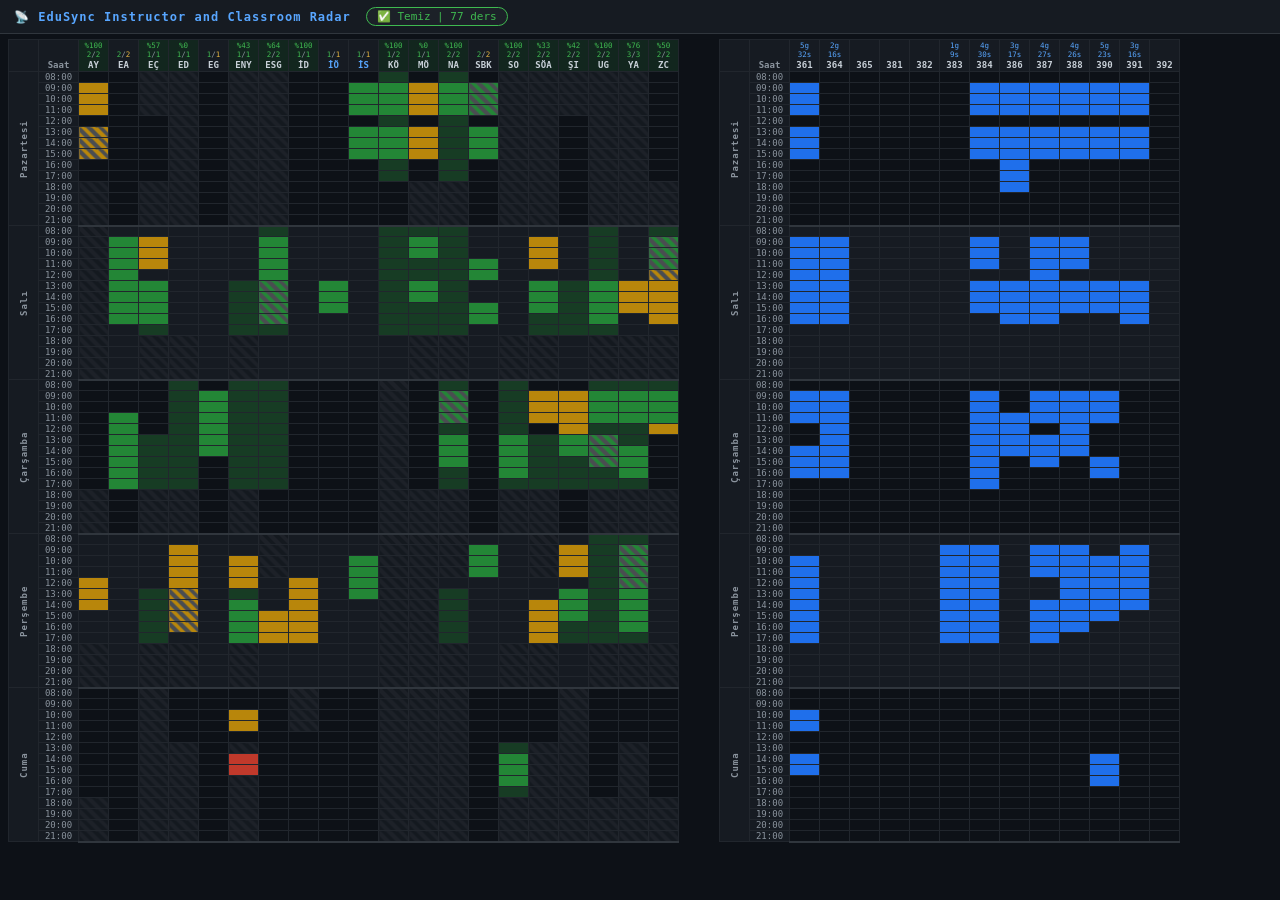
==== 2627-1-guz/radar_dashboard.html @ dbad16ce "2627-1-guz dönemi programının ilk atamasına ilişkin taslak program eklendi." ====
<!DOCTYPE html>
<!-- saved from url=(0062)file:///D:/OneDrive/onemli/EduSync/output/radar_dashboard.html -->
<html lang="tr"><head><meta http-equiv="Content-Type" content="text/html; charset=UTF-8">

<meta name="viewport" content="width=device-width, initial-scale=1.0">
<title>EduSync Radar</title>
<style>
@keyframes radar-pulse {
    0%   { background-color: #da3633; opacity: 1; box-shadow: 0 0 0 0 rgba(218,54,51,0.8); }
    50%  { background-color: #ff5555; opacity: 0.7; box-shadow: 0 0 8px 2px rgba(218,54,51,0.5); }
    100% { background-color: #da3633; opacity: 1; box-shadow: 0 0 0 0 rgba(218,54,51,0); }
}
* { box-sizing: border-box; margin: 0; padding: 0; }
body {
    margin: 0; padding: 0; height: 100vh; overflow: hidden;
    background-color: #0d1117; color: #c9d1d9;
    font-family: 'Segoe UI', monospace; font-size: 11px;
    display: flex; flex-direction: column;
}

/* ── HEADER ── */
#radar-header {
    background: #161b22; border-bottom: 1px solid #30363d;
    padding: 5px 14px; flex-shrink: 0; height: 34px;
    display: flex; align-items: center; gap: 15px;
}
#radar-title { font-size: 12px; font-weight: bold; color: #58a6ff; letter-spacing: 1px; }
#radar-status {
    font-size: 11px; color: #f0883e;
    padding: 2px 10px; border: 1px solid #30363d; border-radius: 10px;
    background: #1c2128; transition: color .3s, border-color .3s;
}
#radar-status.ok   { color: #3fb950; border-color: #3fb950; }
#radar-status.warn { color: #f85149; border-color: #f85149; }

/* ── BODY ── */
#radar-body {
    display: flex; gap: 40px; justify-content: flex-start; align-items: flex-start;
    height: calc(100vh - 34px);
    padding: 5px 8px; overflow: auto;
}
#radar-body::-webkit-scrollbar { width: 8px; height: 8px; }
#radar-body::-webkit-scrollbar-track { background: #161b22; }
#radar-body::-webkit-scrollbar-thumb { background: #30363d; border-radius: 4px; }
#radar-body::-webkit-scrollbar-thumb:hover { background: #484f58; }

/* ── TABLOLAR ── */
.radar-table { border-collapse: collapse; white-space: nowrap; table-layout: fixed; }
.radar-table th {
    background: #161b22; color: #8b949e; font-size: 9px;
    padding: 1px 2px; border: 1px solid #21262d;
    text-align: center;
    width: 30px; min-width: 30px; max-width: 30px;
    overflow: hidden; text-overflow: clip;
    white-space: normal; word-break: break-all;
    vertical-align: bottom; line-height: 1.2;
    position: sticky; top: 0; z-index: 10;
}
/* WP-96: Instructor & room header stat lines */
.th-kis { display: block; }
.th-stat-day, .th-stat-slot, .th-stat-hours, .th-stat-days {
    display: none; font-size: 7.5px; font-weight: normal;
    margin-top: 1px; line-height: 1.1;
}

/* Slot hücreleri */
.radar-table td.slot {
    width: 30px; min-width: 30px; max-width: 30px;
    height: 11px; padding: 0;
    border: 1px solid #21262d; font-size: 0;
    transition: background 0.1s; cursor: pointer;
}
.radar-table td.slot.bg-teacher { background-color: #238636 !important; }
.radar-table td.slot.bg-teacher-offpref { background-color: #b8860b !important; }
.radar-table td.slot.bg-room    { background-color: #1f6feb !important; }
.radar-table td.slot.bg-coteaching {
    background: repeating-linear-gradient(
        45deg, #238636, #238636 4px, rgba(255,255,255,0.25) 4px, rgba(255,255,255,0.25) 8px
    ) !important; cursor: pointer;
}
.radar-table td.slot.bg-coteaching-offpref {
    background: repeating-linear-gradient(
        45deg, #b8860b, #b8860b 4px, rgba(255,255,255,0.25) 4px, rgba(255,255,255,0.25) 8px
    ) !important; cursor: pointer;
}
.radar-table td.slot.conflict-alert {
    background-color: #da3633 !important;
    animation: radar-pulse 1.2s infinite ease-in-out !important;
    z-index: 50; position: relative;
    border: 1px solid #ffaaaa !important;
}
.slot:hover { filter: brightness(1.3); outline: 1px solid #ffffff; outline-offset: -1px; z-index: 10; position: relative; }
.radar-table th.radar-th { cursor: pointer; }

/* Zebra */
.radar-table td.slot.day-alt { background-color: #161b22; }

/* Gün sınır çizgisi */
.radar-table td.slot.day-boundary { border-bottom: 2px solid #30363d !important; }

/* Form onay başlığı */
.form-submitted { background-color: rgba(46,160,67,0.15) !important; border-bottom: 2px solid #238636; }

/* Tercih sınıfları */
.pref-blocked {
    background: repeating-linear-gradient(
        45deg, #161b22, #161b22 4px, #21262d 4px, #21262d 8px
    ) !important; opacity: 0.8;
}
.pref-favored  { background-color: rgba(46,160,67,0.30) !important; }   /* WP-107: preferred slot, no course — dark green */
.pref-empty    {}                                                         /* WP-107: non-preferred slot, no course — no fill (same as default) */
.soft-conflict { background-color: #c0392b !important; }

/* ── CUSTOM TOOLTIP ── */
#custom-tooltip {
    display: none; position: fixed;
    background: rgba(13,17,23,0.95); border: 1px solid #58a6ff;
    color: #c9d1d9; padding: 7px 10px; border-radius: 5px;
    font-size: 11px; z-index: 1000; pointer-events: none;
    box-shadow: 0 4px 12px rgba(0,0,0,0.5);
    max-width: 300px; line-height: 1.6;
    white-space: nowrap; min-width: max-content;
}
#custom-tooltip .tt-hr {
    border: none; border-top: 1px solid #30363d; margin: 4px 0;
}
#custom-tooltip .tt-kod  { color: #e6edf3; font-weight: bold; }
#custom-tooltip .tt-adi  { color: #8b949e; font-size: 10px; }
#custom-tooltip .tt-hoca { color: #c9d1d9; }
#custom-tooltip .tt-meta { color: #58a6ff; font-size: 10px; }
</style>
</head>
<body>

<div id="radar-header">
    <div id="radar-title">📡 EduSync Instructor and Classroom Radar</div>
    <div id="radar-status" class="ok">✅ Temiz | 77 ders</div>
</div>

<div id="radar-body">
    <div>
        <table class="radar-table" id="table-hoca">
            <thead><tr><th style="width:30px;min-width:30px;max-width:30px;"></th><th style="width:40px;min-width:40px;max-width:40px;color:#8b949e;">Saat</th><th class="radar-th form-submitted" style="color:#c9d1d9;" data-col="AY" data-info="&lt;div class=&quot;tt-hoca&quot;&gt;Prof. Dr. Ahmet YAZICI&lt;/div&gt;&lt;div style=&quot;font-size:0.85em;color:#aaa;margin-top:2px;&quot;&gt;Bilgisayar Mühendisliği&lt;/div&gt;&lt;div class=&quot;tt-meta&quot;&gt;🟢 Form Dolduruldu&lt;/div&gt;&lt;!--ps--&gt;&lt;div class=&quot;tt-meta&quot; style=&quot;color:#3fb950;&quot;&gt;%100 tercih edilen slotta&lt;/div&gt;&lt;div class=&quot;tt-meta&quot;&gt;&lt;span style=&quot;color:#3fb950&quot;&gt;2&lt;/span&gt;/&lt;span style=&quot;color:#3fb950&quot;&gt;2&lt;/span&gt; gün atandı &lt;span style=&quot;color:#6e7681;font-size:0.85em;&quot;&gt;(teorik)&lt;/span&gt;&lt;/div&gt;&lt;!--/ps--&gt;" data-wp-ordered="1"><span class="th-stat-slot" style="display: block; color: rgb(63, 185, 80);">%100</span><span class="th-stat-day" style="display: block;"><span style="color:#3fb950">2</span><span style="color:#8b949e">/</span><span style="color:#3fb950">2</span></span><span class="th-kis">AY</span></th><th class="radar-th" style="color:#c9d1d9;" data-col="EA" data-info="&lt;div class=&quot;tt-hoca&quot;&gt;Dr. Öğr. Üyesi Emrah ATILGAN&lt;/div&gt;&lt;div style=&quot;font-size:0.85em;color:#aaa;margin-top:2px;&quot;&gt;Bilgisayar Mühendisliği&lt;/div&gt;&lt;div class=&quot;tt-meta&quot;&gt;⚪ Form Doldurulmadı&lt;/div&gt;" data-wp-ordered="1"><span class="th-stat-slot" style="display: none;"></span><span class="th-stat-day" style="display: block;"><span style="color:#3fb950">2</span><span style="color:#8b949e">/</span><span style="color:#e3b341">2</span></span><span class="th-kis">EA</span></th><th class="radar-th form-submitted" style="color:#c9d1d9;" data-col="EÇ" data-info="&lt;div class=&quot;tt-hoca&quot;&gt;Doç. Dr. Eyüp ÇİNAR&lt;/div&gt;&lt;div style=&quot;font-size:0.85em;color:#aaa;margin-top:2px;&quot;&gt;Bilgisayar Mühendisliği&lt;/div&gt;&lt;div class=&quot;tt-meta&quot;&gt;🟢 Form Dolduruldu&lt;/div&gt;&lt;!--ps--&gt;&lt;div class=&quot;tt-meta&quot; style=&quot;color:#3fb950;&quot;&gt;%57 tercih edilen slotta&lt;/div&gt;&lt;div class=&quot;tt-meta&quot;&gt;&lt;span style=&quot;color:#3fb950&quot;&gt;1&lt;/span&gt;/&lt;span style=&quot;color:#3fb950&quot;&gt;1&lt;/span&gt; gün atandı &lt;span style=&quot;color:#6e7681;font-size:0.85em;&quot;&gt;(teorik)&lt;/span&gt;&lt;/div&gt;&lt;!--/ps--&gt;" data-wp-ordered="1"><span class="th-stat-slot" style="display: block; color: rgb(63, 185, 80);">%57</span><span class="th-stat-day" style="display: block;"><span style="color:#3fb950">1</span><span style="color:#8b949e">/</span><span style="color:#3fb950">1</span></span><span class="th-kis">EÇ</span></th><th class="radar-th form-submitted" style="color:#c9d1d9;" data-col="ED" data-info="&lt;div class=&quot;tt-hoca&quot;&gt;Dr. Öğr. Üyesi Elif DEĞİRMENCİ&lt;/div&gt;&lt;div style=&quot;font-size:0.85em;color:#aaa;margin-top:2px;&quot;&gt;Bilgisayar Mühendisliği&lt;/div&gt;&lt;div class=&quot;tt-meta&quot;&gt;🟢 Form Dolduruldu&lt;/div&gt;&lt;!--ps--&gt;&lt;div class=&quot;tt-meta&quot; style=&quot;color:#3fb950;&quot;&gt;%0 tercih edilen slotta&lt;/div&gt;&lt;div class=&quot;tt-meta&quot;&gt;&lt;span style=&quot;color:#3fb950&quot;&gt;1&lt;/span&gt;/&lt;span style=&quot;color:#3fb950&quot;&gt;1&lt;/span&gt; gün atandı &lt;span style=&quot;color:#6e7681;font-size:0.85em;&quot;&gt;(teorik)&lt;/span&gt;&lt;/div&gt;&lt;!--/ps--&gt;" data-wp-ordered="1"><span class="th-stat-slot" style="display: block; color: rgb(63, 185, 80);">%0</span><span class="th-stat-day" style="display: block;"><span style="color:#3fb950">1</span><span style="color:#8b949e">/</span><span style="color:#3fb950">1</span></span><span class="th-kis">ED</span></th><th class="radar-th" style="color:#c9d1d9;" data-col="EG" data-info="&lt;div class=&quot;tt-hoca&quot;&gt;Prof. Dr. Eyyüp GÜLBANDILAR&lt;/div&gt;&lt;div style=&quot;font-size:0.85em;color:#aaa;margin-top:2px;&quot;&gt;Bilgisayar Mühendisliği&lt;/div&gt;&lt;div class=&quot;tt-meta&quot;&gt;⚪ Form Doldurulmadı&lt;/div&gt;" data-wp-ordered="1"><span class="th-stat-slot" style="display: none;"></span><span class="th-stat-day" style="display: block;"><span style="color:#3fb950">1</span><span style="color:#8b949e">/</span><span style="color:#e3b341">1</span></span><span class="th-kis">EG</span></th><th class="radar-th form-submitted" style="color:#c9d1d9;" data-col="ENY" data-info="&lt;div class=&quot;tt-hoca&quot;&gt;Doç. Dr. Esra Nergis YOLAÇAN&lt;/div&gt;&lt;div style=&quot;font-size:0.85em;color:#aaa;margin-top:2px;&quot;&gt;Bilgisayar Mühendisliği&lt;/div&gt;&lt;div class=&quot;tt-meta&quot;&gt;🟢 Form Dolduruldu&lt;/div&gt;&lt;!--ps--&gt;&lt;div class=&quot;tt-meta&quot; style=&quot;color:#3fb950;&quot;&gt;%43 tercih edilen slotta&lt;/div&gt;&lt;div class=&quot;tt-meta&quot;&gt;&lt;span style=&quot;color:#3fb950&quot;&gt;1&lt;/span&gt;/&lt;span style=&quot;color:#3fb950&quot;&gt;1&lt;/span&gt; gün atandı &lt;span style=&quot;color:#6e7681;font-size:0.85em;&quot;&gt;(teorik)&lt;/span&gt;&lt;/div&gt;&lt;!--/ps--&gt;" data-wp-ordered="1"><span class="th-stat-slot" style="display: block; color: rgb(63, 185, 80);">%43</span><span class="th-stat-day" style="display: block;"><span style="color:#3fb950">1</span><span style="color:#8b949e">/</span><span style="color:#3fb950">1</span></span><span class="th-kis">ENY</span></th><th class="radar-th form-submitted" style="color:#c9d1d9;" data-col="ESG" data-info="&lt;div class=&quot;tt-hoca&quot;&gt;Doç. Dr. Efnan ŞORA GÜNAL&lt;/div&gt;&lt;div style=&quot;font-size:0.85em;color:#aaa;margin-top:2px;&quot;&gt;Bilgisayar Mühendisliği&lt;/div&gt;&lt;div class=&quot;tt-meta&quot;&gt;🟢 Form Dolduruldu&lt;/div&gt;&lt;!--ps--&gt;&lt;div class=&quot;tt-meta&quot; style=&quot;color:#3fb950;&quot;&gt;%64 tercih edilen slotta&lt;/div&gt;&lt;div class=&quot;tt-meta&quot;&gt;&lt;span style=&quot;color:#3fb950&quot;&gt;2&lt;/span&gt;/&lt;span style=&quot;color:#3fb950&quot;&gt;2&lt;/span&gt; gün atandı &lt;span style=&quot;color:#6e7681;font-size:0.85em;&quot;&gt;(teorik)&lt;/span&gt;&lt;/div&gt;&lt;!--/ps--&gt;" data-wp-ordered="1"><span class="th-stat-slot" style="display: block; color: rgb(63, 185, 80);">%64</span><span class="th-stat-day" style="display: block;"><span style="color:#3fb950">2</span><span style="color:#8b949e">/</span><span style="color:#3fb950">2</span></span><span class="th-kis">ESG</span></th><th class="radar-th form-submitted" style="color:#c9d1d9;" data-col="İD" data-info="&lt;div class=&quot;tt-hoca&quot;&gt;Prof. Dr. İdiris DAĞ&lt;/div&gt;&lt;div style=&quot;font-size:0.85em;color:#aaa;margin-top:2px;&quot;&gt;Bilgisayar Mühendisliği&lt;/div&gt;&lt;div class=&quot;tt-meta&quot;&gt;🟢 Form Dolduruldu&lt;/div&gt;&lt;!--ps--&gt;&lt;div class=&quot;tt-meta&quot; style=&quot;color:#3fb950;&quot;&gt;%100 tercih edilen slotta&lt;/div&gt;&lt;div class=&quot;tt-meta&quot;&gt;&lt;span style=&quot;color:#3fb950&quot;&gt;1&lt;/span&gt;/&lt;span style=&quot;color:#3fb950&quot;&gt;1&lt;/span&gt; gün atandı &lt;span style=&quot;color:#6e7681;font-size:0.85em;&quot;&gt;(teorik)&lt;/span&gt;&lt;/div&gt;&lt;!--/ps--&gt;" data-wp-ordered="1"><span class="th-stat-slot" style="display: block; color: rgb(63, 185, 80);">%100</span><span class="th-stat-day" style="display: block;"><span style="color:#3fb950">1</span><span style="color:#8b949e">/</span><span style="color:#3fb950">1</span></span><span class="th-kis">İD</span></th><th class="radar-th" style="color:#58a6ff;" data-col="İÖ" data-info="&lt;div class=&quot;tt-hoca&quot;&gt;Dr. Öğr. Üyesi İlker ÖZÇELİK&lt;/div&gt;&lt;div style=&quot;font-size:0.85em;color:#aaa;margin-top:2px;&quot;&gt;Yazılım Mühendisliği&lt;/div&gt;&lt;div class=&quot;tt-meta&quot;&gt;⚪ Form Doldurulmadı&lt;/div&gt;" data-wp-ordered="1"><span class="th-stat-slot" style="display: none;"></span><span class="th-stat-day" style="display: block;"><span style="color:#3fb950">1</span><span style="color:#8b949e">/</span><span style="color:#e3b341">1</span></span><span class="th-kis">İÖ</span></th><th class="radar-th" style="color:#58a6ff;" data-col="İS" data-info="&lt;div class=&quot;tt-hoca&quot;&gt;Dr. Öğr. Üyesi İbrahim SAVRAN&lt;/div&gt;&lt;div style=&quot;font-size:0.85em;color:#aaa;margin-top:2px;&quot;&gt;Yazılım Mühendisliği&lt;/div&gt;&lt;div class=&quot;tt-meta&quot;&gt;⚪ Form Doldurulmadı&lt;/div&gt;" data-wp-ordered="1"><span class="th-stat-slot" style="display: none;"></span><span class="th-stat-day" style="display: block;"><span style="color:#3fb950">1</span><span style="color:#8b949e">/</span><span style="color:#e3b341">1</span></span><span class="th-kis">İS</span></th><th class="radar-th form-submitted" style="color:#c9d1d9;" data-col="KÖ" data-info="&lt;div class=&quot;tt-hoca&quot;&gt;Prof. Dr. Kemal ÖZKAN&lt;/div&gt;&lt;div style=&quot;font-size:0.85em;color:#aaa;margin-top:2px;&quot;&gt;Bilgisayar Mühendisliği&lt;/div&gt;&lt;div class=&quot;tt-meta&quot;&gt;🟢 Form Dolduruldu&lt;/div&gt;&lt;!--ps--&gt;&lt;div class=&quot;tt-meta&quot; style=&quot;color:#3fb950;&quot;&gt;%100 tercih edilen slotta&lt;/div&gt;&lt;div class=&quot;tt-meta&quot;&gt;&lt;span style=&quot;color:#3fb950&quot;&gt;1&lt;/span&gt;/&lt;span style=&quot;color:#3fb950&quot;&gt;2&lt;/span&gt; gün atandı &lt;span style=&quot;color:#6e7681;font-size:0.85em;&quot;&gt;(teorik)&lt;/span&gt;&lt;/div&gt;&lt;!--/ps--&gt;" data-wp-ordered="1"><span class="th-stat-slot" style="display: block; color: rgb(63, 185, 80);">%100</span><span class="th-stat-day" style="display: block;"><span style="color:#3fb950">1</span><span style="color:#8b949e">/</span><span style="color:#3fb950">2</span></span><span class="th-kis">KÖ</span></th><th class="radar-th form-submitted" style="color:#c9d1d9;" data-col="MÖ" data-info="&lt;div class=&quot;tt-hoca&quot;&gt;Prof. Dr. Metin ÖZKAN&lt;/div&gt;&lt;div style=&quot;font-size:0.85em;color:#aaa;margin-top:2px;&quot;&gt;Bilgisayar Mühendisliği&lt;/div&gt;&lt;div class=&quot;tt-meta&quot;&gt;🟢 Form Dolduruldu&lt;/div&gt;&lt;!--ps--&gt;&lt;div class=&quot;tt-meta&quot; style=&quot;color:#3fb950;&quot;&gt;%0 tercih edilen slotta&lt;/div&gt;&lt;div class=&quot;tt-meta&quot;&gt;&lt;span style=&quot;color:#3fb950&quot;&gt;1&lt;/span&gt;/&lt;span style=&quot;color:#3fb950&quot;&gt;1&lt;/span&gt; gün atandı &lt;span style=&quot;color:#6e7681;font-size:0.85em;&quot;&gt;(teorik)&lt;/span&gt;&lt;/div&gt;&lt;!--/ps--&gt;" data-wp-ordered="1"><span class="th-stat-slot" style="display: block; color: rgb(63, 185, 80);">%0</span><span class="th-stat-day" style="display: block;"><span style="color:#3fb950">1</span><span style="color:#8b949e">/</span><span style="color:#3fb950">1</span></span><span class="th-kis">MÖ</span></th><th class="radar-th form-submitted" style="color:#c9d1d9;" data-col="NA" data-info="&lt;div class=&quot;tt-hoca&quot;&gt;Doç. Dr. Nihat ADAR&lt;/div&gt;&lt;div style=&quot;font-size:0.85em;color:#aaa;margin-top:2px;&quot;&gt;Bilgisayar Mühendisliği&lt;/div&gt;&lt;div class=&quot;tt-meta&quot;&gt;🟢 Form Dolduruldu&lt;/div&gt;&lt;!--ps--&gt;&lt;div class=&quot;tt-meta&quot; style=&quot;color:#3fb950;&quot;&gt;%100 tercih edilen slotta&lt;/div&gt;&lt;div class=&quot;tt-meta&quot;&gt;&lt;span style=&quot;color:#3fb950&quot;&gt;2&lt;/span&gt;/&lt;span style=&quot;color:#3fb950&quot;&gt;2&lt;/span&gt; gün atandı &lt;span style=&quot;color:#6e7681;font-size:0.85em;&quot;&gt;(teorik)&lt;/span&gt;&lt;/div&gt;&lt;!--/ps--&gt;" data-wp-ordered="1"><span class="th-stat-slot" style="display: block; color: rgb(63, 185, 80);">%100</span><span class="th-stat-day" style="display: block;"><span style="color:#3fb950">2</span><span style="color:#8b949e">/</span><span style="color:#3fb950">2</span></span><span class="th-kis">NA</span></th><th class="radar-th" style="color:#c9d1d9;" data-col="SBK" data-info="&lt;div class=&quot;tt-hoca&quot;&gt;Doç. Dr. Sinem BOZKURT KESER&lt;/div&gt;&lt;div style=&quot;font-size:0.85em;color:#aaa;margin-top:2px;&quot;&gt;Bilgisayar Mühendisliği&lt;/div&gt;&lt;div class=&quot;tt-meta&quot;&gt;⚪ Form Doldurulmadı&lt;/div&gt;" data-wp-ordered="1"><span class="th-stat-slot" style="display: none;"></span><span class="th-stat-day" style="display: block;"><span style="color:#3fb950">2</span><span style="color:#8b949e">/</span><span style="color:#e3b341">2</span></span><span class="th-kis">SBK</span></th><th class="radar-th form-submitted" style="color:#c9d1d9;" data-col="SO" data-info="&lt;div class=&quot;tt-hoca&quot;&gt;Dr. Öğr. Üyesi Savaş OKYAY&lt;/div&gt;&lt;div style=&quot;font-size:0.85em;color:#aaa;margin-top:2px;&quot;&gt;Bilgisayar Mühendisliği&lt;/div&gt;&lt;div class=&quot;tt-meta&quot;&gt;🟢 Form Dolduruldu&lt;/div&gt;&lt;!--ps--&gt;&lt;div class=&quot;tt-meta&quot; style=&quot;color:#3fb950;&quot;&gt;%100 tercih edilen slotta&lt;/div&gt;&lt;div class=&quot;tt-meta&quot;&gt;&lt;span style=&quot;color:#3fb950&quot;&gt;2&lt;/span&gt;/&lt;span style=&quot;color:#3fb950&quot;&gt;2&lt;/span&gt; gün atandı &lt;span style=&quot;color:#6e7681;font-size:0.85em;&quot;&gt;(teorik)&lt;/span&gt;&lt;/div&gt;&lt;!--/ps--&gt;" data-wp-ordered="1"><span class="th-stat-slot" style="display: block; color: rgb(63, 185, 80);">%100</span><span class="th-stat-day" style="display: block;"><span style="color:#3fb950">2</span><span style="color:#8b949e">/</span><span style="color:#3fb950">2</span></span><span class="th-kis">SO</span></th><th class="radar-th form-submitted" style="color:#c9d1d9;" data-col="SÖA" data-info="&lt;div class=&quot;tt-hoca&quot;&gt;Dr. Öğr. Üyesi Serel AKYOL&lt;/div&gt;&lt;div style=&quot;font-size:0.85em;color:#aaa;margin-top:2px;&quot;&gt;Bilgisayar Mühendisliği&lt;/div&gt;&lt;div class=&quot;tt-meta&quot;&gt;🟢 Form Dolduruldu&lt;/div&gt;&lt;!--ps--&gt;&lt;div class=&quot;tt-meta&quot; style=&quot;color:#3fb950;&quot;&gt;%33 tercih edilen slotta&lt;/div&gt;&lt;div class=&quot;tt-meta&quot;&gt;&lt;span style=&quot;color:#3fb950&quot;&gt;2&lt;/span&gt;/&lt;span style=&quot;color:#3fb950&quot;&gt;2&lt;/span&gt; gün atandı &lt;span style=&quot;color:#6e7681;font-size:0.85em;&quot;&gt;(teorik)&lt;/span&gt;&lt;/div&gt;&lt;!--/ps--&gt;" data-wp-ordered="1"><span class="th-stat-slot" style="display: block; color: rgb(63, 185, 80);">%33</span><span class="th-stat-day" style="display: block;"><span style="color:#3fb950">2</span><span style="color:#8b949e">/</span><span style="color:#3fb950">2</span></span><span class="th-kis">SÖA</span></th><th class="radar-th form-submitted" style="color:#c9d1d9;" data-col="ŞI" data-info="&lt;div class=&quot;tt-hoca&quot;&gt;Doç. Dr. Şahin IŞIK&lt;/div&gt;&lt;div style=&quot;font-size:0.85em;color:#aaa;margin-top:2px;&quot;&gt;Bilgisayar Mühendisliği&lt;/div&gt;&lt;div class=&quot;tt-meta&quot;&gt;🟢 Form Dolduruldu&lt;/div&gt;&lt;!--ps--&gt;&lt;div class=&quot;tt-meta&quot; style=&quot;color:#3fb950;&quot;&gt;%42 tercih edilen slotta&lt;/div&gt;&lt;div class=&quot;tt-meta&quot;&gt;&lt;span style=&quot;color:#3fb950&quot;&gt;2&lt;/span&gt;/&lt;span style=&quot;color:#3fb950&quot;&gt;2&lt;/span&gt; gün atandı &lt;span style=&quot;color:#6e7681;font-size:0.85em;&quot;&gt;(teorik)&lt;/span&gt;&lt;/div&gt;&lt;!--/ps--&gt;" data-wp-ordered="1"><span class="th-stat-slot" style="display: block; color: rgb(63, 185, 80);">%42</span><span class="th-stat-day" style="display: block;"><span style="color:#3fb950">2</span><span style="color:#8b949e">/</span><span style="color:#3fb950">2</span></span><span class="th-kis">ŞI</span></th><th class="radar-th form-submitted" style="color:#c9d1d9;" data-col="UG" data-info="&lt;div class=&quot;tt-hoca&quot;&gt;Dr. Öğr. Üyesi Uğur GÜREL&lt;/div&gt;&lt;div style=&quot;font-size:0.85em;color:#aaa;margin-top:2px;&quot;&gt;Bilgisayar Mühendisliği&lt;/div&gt;&lt;div class=&quot;tt-meta&quot;&gt;🟢 Form Dolduruldu&lt;/div&gt;&lt;!--ps--&gt;&lt;div class=&quot;tt-meta&quot; style=&quot;color:#3fb950;&quot;&gt;%100 tercih edilen slotta&lt;/div&gt;&lt;div class=&quot;tt-meta&quot;&gt;&lt;span style=&quot;color:#3fb950&quot;&gt;2&lt;/span&gt;/&lt;span style=&quot;color:#3fb950&quot;&gt;2&lt;/span&gt; gün atandı &lt;span style=&quot;color:#6e7681;font-size:0.85em;&quot;&gt;(teorik)&lt;/span&gt;&lt;/div&gt;&lt;!--/ps--&gt;" data-wp-ordered="1"><span class="th-stat-slot" style="display: block; color: rgb(63, 185, 80);">%100</span><span class="th-stat-day" style="display: block;"><span style="color:#3fb950">2</span><span style="color:#8b949e">/</span><span style="color:#3fb950">2</span></span><span class="th-kis">UG</span></th><th class="radar-th form-submitted" style="color:#c9d1d9;" data-col="YA" data-info="&lt;div class=&quot;tt-hoca&quot;&gt;Doç. Dr. Yıldıray ANAGÜN&lt;/div&gt;&lt;div style=&quot;font-size:0.85em;color:#aaa;margin-top:2px;&quot;&gt;Bilgisayar Mühendisliği&lt;/div&gt;&lt;div class=&quot;tt-meta&quot;&gt;🟢 Form Dolduruldu&lt;/div&gt;&lt;!--ps--&gt;&lt;div class=&quot;tt-meta&quot; style=&quot;color:#3fb950;&quot;&gt;%76 tercih edilen slotta&lt;/div&gt;&lt;div class=&quot;tt-meta&quot;&gt;&lt;span style=&quot;color:#3fb950&quot;&gt;3&lt;/span&gt;/&lt;span style=&quot;color:#3fb950&quot;&gt;3&lt;/span&gt; gün atandı &lt;span style=&quot;color:#6e7681;font-size:0.85em;&quot;&gt;(teorik)&lt;/span&gt;&lt;/div&gt;&lt;!--/ps--&gt;" data-wp-ordered="1"><span class="th-stat-slot" style="display: block; color: rgb(63, 185, 80);">%76</span><span class="th-stat-day" style="display: block;"><span style="color:#3fb950">3</span><span style="color:#8b949e">/</span><span style="color:#3fb950">3</span></span><span class="th-kis">YA</span></th><th class="radar-th form-submitted" style="color:#c9d1d9;" data-col="ZC" data-info="&lt;div class=&quot;tt-hoca&quot;&gt;Dr. Öğr. Üyesi Zuhal CAN&lt;/div&gt;&lt;div style=&quot;font-size:0.85em;color:#aaa;margin-top:2px;&quot;&gt;Bilgisayar Mühendisliği&lt;/div&gt;&lt;div class=&quot;tt-meta&quot;&gt;🟢 Form Dolduruldu&lt;/div&gt;&lt;!--ps--&gt;&lt;div class=&quot;tt-meta&quot; style=&quot;color:#3fb950;&quot;&gt;%50 tercih edilen slotta&lt;/div&gt;&lt;div class=&quot;tt-meta&quot;&gt;&lt;span style=&quot;color:#3fb950&quot;&gt;2&lt;/span&gt;/&lt;span style=&quot;color:#3fb950&quot;&gt;2&lt;/span&gt; gün atandı &lt;span style=&quot;color:#6e7681;font-size:0.85em;&quot;&gt;(teorik)&lt;/span&gt;&lt;/div&gt;&lt;!--/ps--&gt;" data-wp-ordered="1"><span class="th-stat-slot" style="display: block; color: rgb(63, 185, 80);">%50</span><span class="th-stat-day" style="display: block;"><span style="color:#3fb950">2</span><span style="color:#8b949e">/</span><span style="color:#3fb950">2</span></span><span class="th-kis">ZC</span></th></tr></thead>
            <tbody><tr><td rowspan="14" style="writing-mode:vertical-rl;transform:rotate(180deg);text-align:center;font-weight:bold;width:30px;min-width:30px;max-width:30px;background:#161b22;color:#8b949e;border:1px solid #21262d;font-size:9px;letter-spacing:1px;">Pazartesi</td><td style="width:40px;min-width:40px;max-width:40px;text-align:center;background:#161b22;color:#8b949e;font-size:9px;border:1px solid #21262d;">08:00</td><td class="slot pref-empty" data-type="hoca" data-day="Pazartesi" data-hour="8" data-col="AY"></td><td class="slot" data-type="hoca" data-day="Pazartesi" data-hour="8" data-col="EA"></td><td class="slot pref-blocked" data-type="hoca" data-day="Pazartesi" data-hour="8" data-col="EÇ"></td><td class="slot pref-blocked" data-type="hoca" data-day="Pazartesi" data-hour="8" data-col="ED"></td><td class="slot" data-type="hoca" data-day="Pazartesi" data-hour="8" data-col="EG"></td><td class="slot pref-blocked" data-type="hoca" data-day="Pazartesi" data-hour="8" data-col="ENY"></td><td class="slot pref-blocked" data-type="hoca" data-day="Pazartesi" data-hour="8" data-col="ESG"></td><td class="slot pref-empty" data-type="hoca" data-day="Pazartesi" data-hour="8" data-col="İD"></td><td class="slot" data-type="hoca" data-day="Pazartesi" data-hour="8" data-col="İÖ"></td><td class="slot" data-type="hoca" data-day="Pazartesi" data-hour="8" data-col="İS"></td><td class="slot pref-favored" data-type="hoca" data-day="Pazartesi" data-hour="8" data-col="KÖ"></td><td class="slot pref-empty" data-type="hoca" data-day="Pazartesi" data-hour="8" data-col="MÖ"></td><td class="slot pref-favored" data-type="hoca" data-day="Pazartesi" data-hour="8" data-col="NA"></td><td class="slot" data-type="hoca" data-day="Pazartesi" data-hour="8" data-col="SBK"></td><td class="slot pref-blocked" data-type="hoca" data-day="Pazartesi" data-hour="8" data-col="SO"></td><td class="slot pref-blocked" data-type="hoca" data-day="Pazartesi" data-hour="8" data-col="SÖA"></td><td class="slot pref-blocked" data-type="hoca" data-day="Pazartesi" data-hour="8" data-col="ŞI"></td><td class="slot pref-blocked" data-type="hoca" data-day="Pazartesi" data-hour="8" data-col="UG"></td><td class="slot pref-blocked" data-type="hoca" data-day="Pazartesi" data-hour="8" data-col="YA"></td><td class="slot pref-empty" data-type="hoca" data-day="Pazartesi" data-hour="8" data-col="ZC"></td></tr>
<tr><td style="width:40px;min-width:40px;max-width:40px;text-align:center;background:#161b22;color:#8b949e;font-size:9px;border:1px solid #21262d;">09:00</td><td class="slot bg-teacher-offpref" data-type="hoca" data-day="Pazartesi" data-hour="9" data-col="AY" data-info="&lt;div class=&quot;tt-kod&quot;&gt;152115016-A&lt;/div&gt;&lt;div class=&quot;tt-adi&quot;&gt;VERİ TABANI YÖNETİM SİSTEMLERİ&lt;/div&gt;&lt;div class=&quot;tt-meta&quot;&gt;🤝 Doç. Dr. Sinem BOZKURT KESER, Prof. Dr. Ahmet YAZICI&lt;/div&gt;&lt;div class=&quot;tt-hoca&quot;&gt;Prof. Dr. Ahmet YAZICI&lt;/div&gt;&lt;div class=&quot;tt-meta&quot;&gt;Pazartesi 09:00 - 386&lt;/div&gt;"></td><td class="slot" data-type="hoca" data-day="Pazartesi" data-hour="9" data-col="EA"></td><td class="slot pref-blocked" data-type="hoca" data-day="Pazartesi" data-hour="9" data-col="EÇ"></td><td class="slot pref-blocked" data-type="hoca" data-day="Pazartesi" data-hour="9" data-col="ED"></td><td class="slot" data-type="hoca" data-day="Pazartesi" data-hour="9" data-col="EG"></td><td class="slot pref-blocked" data-type="hoca" data-day="Pazartesi" data-hour="9" data-col="ENY"></td><td class="slot pref-blocked" data-type="hoca" data-day="Pazartesi" data-hour="9" data-col="ESG"></td><td class="slot pref-empty" data-type="hoca" data-day="Pazartesi" data-hour="9" data-col="İD"></td><td class="slot" data-type="hoca" data-day="Pazartesi" data-hour="9" data-col="İÖ"></td><td class="slot bg-teacher" data-type="hoca" data-day="Pazartesi" data-hour="9" data-col="İS" data-info="&lt;div class=&quot;tt-kod&quot;&gt;152111022-A&lt;/div&gt;&lt;div class=&quot;tt-adi&quot;&gt;INTRODUCTION TO PROGRAMMING&lt;/div&gt;&lt;div class=&quot;tt-hoca&quot;&gt;Dr. Öğr. Üyesi İbrahim SAVRAN&lt;/div&gt;&lt;div class=&quot;tt-meta&quot;&gt;Pazartesi 09:00 - LAB-361&lt;/div&gt;"></td><td class="slot bg-teacher" data-type="hoca" data-day="Pazartesi" data-hour="9" data-col="KÖ" data-info="&lt;div class=&quot;tt-kod&quot;&gt;152117135-A&lt;/div&gt;&lt;div class=&quot;tt-adi&quot;&gt;IMAGE PROCESSING&lt;/div&gt;&lt;div class=&quot;tt-hoca&quot;&gt;Prof. Dr. Kemal ÖZKAN&lt;/div&gt;&lt;div class=&quot;tt-meta&quot;&gt;Pazartesi 09:00 - 390&lt;/div&gt;"></td><td class="slot bg-teacher-offpref" data-type="hoca" data-day="Pazartesi" data-hour="9" data-col="MÖ" data-info="&lt;div class=&quot;tt-kod&quot;&gt;152115024-A&lt;/div&gt;&lt;div class=&quot;tt-adi&quot;&gt;INTRODUCTION TO MICROCOMPUTERS&lt;/div&gt;&lt;div class=&quot;tt-hoca&quot;&gt;Prof. Dr. Metin ÖZKAN&lt;/div&gt;&lt;div class=&quot;tt-meta&quot;&gt;Pazartesi 09:00 - 387&lt;/div&gt;"></td><td class="slot bg-teacher" data-type="hoca" data-day="Pazartesi" data-hour="9" data-col="NA" data-info="&lt;div class=&quot;tt-kod&quot;&gt;503001503-A&lt;/div&gt;&lt;div class=&quot;tt-adi&quot;&gt;PARALEL BİLGİSAYAR YAPILARI VE İŞLEME&lt;/div&gt;&lt;div class=&quot;tt-hoca&quot;&gt;Doç. Dr. Nihat ADAR&lt;/div&gt;&lt;div class=&quot;tt-meta&quot;&gt;Pazartesi 09:00 - 384&lt;/div&gt;"></td><td class="slot bg-coteaching" data-type="hoca" data-day="Pazartesi" data-hour="9" data-col="SBK" data-info="&lt;div class=&quot;tt-kod&quot;&gt;152115016-A&lt;/div&gt;&lt;div class=&quot;tt-adi&quot;&gt;VERİ TABANI YÖNETİM SİSTEMLERİ&lt;/div&gt;&lt;div class=&quot;tt-meta&quot;&gt;🤝 Doç. Dr. Sinem BOZKURT KESER, Prof. Dr. Ahmet YAZICI&lt;/div&gt;&lt;div class=&quot;tt-hoca&quot;&gt;Doç. Dr. Sinem BOZKURT KESER&lt;/div&gt;&lt;div class=&quot;tt-meta&quot;&gt;Pazartesi 09:00 - 386&lt;/div&gt;"></td><td class="slot pref-blocked" data-type="hoca" data-day="Pazartesi" data-hour="9" data-col="SO"></td><td class="slot pref-blocked" data-type="hoca" data-day="Pazartesi" data-hour="9" data-col="SÖA"></td><td class="slot pref-blocked" data-type="hoca" data-day="Pazartesi" data-hour="9" data-col="ŞI"></td><td class="slot pref-blocked" data-type="hoca" data-day="Pazartesi" data-hour="9" data-col="UG"></td><td class="slot pref-blocked" data-type="hoca" data-day="Pazartesi" data-hour="9" data-col="YA"></td><td class="slot pref-empty" data-type="hoca" data-day="Pazartesi" data-hour="9" data-col="ZC"></td></tr>
<tr><td style="width:40px;min-width:40px;max-width:40px;text-align:center;background:#161b22;color:#8b949e;font-size:9px;border:1px solid #21262d;">10:00</td><td class="slot bg-teacher-offpref" data-type="hoca" data-day="Pazartesi" data-hour="10" data-col="AY" data-info="&lt;div class=&quot;tt-kod&quot;&gt;152115016-A&lt;/div&gt;&lt;div class=&quot;tt-adi&quot;&gt;VERİ TABANI YÖNETİM SİSTEMLERİ&lt;/div&gt;&lt;div class=&quot;tt-meta&quot;&gt;🤝 Doç. Dr. Sinem BOZKURT KESER, Prof. Dr. Ahmet YAZICI&lt;/div&gt;&lt;div class=&quot;tt-hoca&quot;&gt;Prof. Dr. Ahmet YAZICI&lt;/div&gt;&lt;div class=&quot;tt-meta&quot;&gt;Pazartesi 10:00 - 386&lt;/div&gt;"></td><td class="slot" data-type="hoca" data-day="Pazartesi" data-hour="10" data-col="EA"></td><td class="slot pref-blocked" data-type="hoca" data-day="Pazartesi" data-hour="10" data-col="EÇ"></td><td class="slot pref-blocked" data-type="hoca" data-day="Pazartesi" data-hour="10" data-col="ED"></td><td class="slot" data-type="hoca" data-day="Pazartesi" data-hour="10" data-col="EG"></td><td class="slot pref-blocked" data-type="hoca" data-day="Pazartesi" data-hour="10" data-col="ENY"></td><td class="slot pref-blocked" data-type="hoca" data-day="Pazartesi" data-hour="10" data-col="ESG"></td><td class="slot pref-empty" data-type="hoca" data-day="Pazartesi" data-hour="10" data-col="İD"></td><td class="slot" data-type="hoca" data-day="Pazartesi" data-hour="10" data-col="İÖ"></td><td class="slot bg-teacher" data-type="hoca" data-day="Pazartesi" data-hour="10" data-col="İS" data-info="&lt;div class=&quot;tt-kod&quot;&gt;152111022-A&lt;/div&gt;&lt;div class=&quot;tt-adi&quot;&gt;INTRODUCTION TO PROGRAMMING&lt;/div&gt;&lt;div class=&quot;tt-hoca&quot;&gt;Dr. Öğr. Üyesi İbrahim SAVRAN&lt;/div&gt;&lt;div class=&quot;tt-meta&quot;&gt;Pazartesi 10:00 - LAB-361&lt;/div&gt;"></td><td class="slot bg-teacher" data-type="hoca" data-day="Pazartesi" data-hour="10" data-col="KÖ" data-info="&lt;div class=&quot;tt-kod&quot;&gt;152117135-A&lt;/div&gt;&lt;div class=&quot;tt-adi&quot;&gt;IMAGE PROCESSING&lt;/div&gt;&lt;div class=&quot;tt-hoca&quot;&gt;Prof. Dr. Kemal ÖZKAN&lt;/div&gt;&lt;div class=&quot;tt-meta&quot;&gt;Pazartesi 10:00 - 390&lt;/div&gt;"></td><td class="slot bg-teacher-offpref" data-type="hoca" data-day="Pazartesi" data-hour="10" data-col="MÖ" data-info="&lt;div class=&quot;tt-kod&quot;&gt;152115024-A&lt;/div&gt;&lt;div class=&quot;tt-adi&quot;&gt;INTRODUCTION TO MICROCOMPUTERS&lt;/div&gt;&lt;div class=&quot;tt-hoca&quot;&gt;Prof. Dr. Metin ÖZKAN&lt;/div&gt;&lt;div class=&quot;tt-meta&quot;&gt;Pazartesi 10:00 - 387&lt;/div&gt;"></td><td class="slot bg-teacher" data-type="hoca" data-day="Pazartesi" data-hour="10" data-col="NA" data-info="&lt;div class=&quot;tt-kod&quot;&gt;503001503-A&lt;/div&gt;&lt;div class=&quot;tt-adi&quot;&gt;PARALEL BİLGİSAYAR YAPILARI VE İŞLEME&lt;/div&gt;&lt;div class=&quot;tt-hoca&quot;&gt;Doç. Dr. Nihat ADAR&lt;/div&gt;&lt;div class=&quot;tt-meta&quot;&gt;Pazartesi 10:00 - 384&lt;/div&gt;"></td><td class="slot bg-coteaching" data-type="hoca" data-day="Pazartesi" data-hour="10" data-col="SBK" data-info="&lt;div class=&quot;tt-kod&quot;&gt;152115016-A&lt;/div&gt;&lt;div class=&quot;tt-adi&quot;&gt;VERİ TABANI YÖNETİM SİSTEMLERİ&lt;/div&gt;&lt;div class=&quot;tt-meta&quot;&gt;🤝 Doç. Dr. Sinem BOZKURT KESER, Prof. Dr. Ahmet YAZICI&lt;/div&gt;&lt;div class=&quot;tt-hoca&quot;&gt;Doç. Dr. Sinem BOZKURT KESER&lt;/div&gt;&lt;div class=&quot;tt-meta&quot;&gt;Pazartesi 10:00 - 386&lt;/div&gt;"></td><td class="slot pref-blocked" data-type="hoca" data-day="Pazartesi" data-hour="10" data-col="SO"></td><td class="slot pref-blocked" data-type="hoca" data-day="Pazartesi" data-hour="10" data-col="SÖA"></td><td class="slot pref-blocked" data-type="hoca" data-day="Pazartesi" data-hour="10" data-col="ŞI"></td><td class="slot pref-blocked" data-type="hoca" data-day="Pazartesi" data-hour="10" data-col="UG"></td><td class="slot pref-blocked" data-type="hoca" data-day="Pazartesi" data-hour="10" data-col="YA"></td><td class="slot pref-empty" data-type="hoca" data-day="Pazartesi" data-hour="10" data-col="ZC"></td></tr>
<tr><td style="width:40px;min-width:40px;max-width:40px;text-align:center;background:#161b22;color:#8b949e;font-size:9px;border:1px solid #21262d;">11:00</td><td class="slot bg-teacher-offpref" data-type="hoca" data-day="Pazartesi" data-hour="11" data-col="AY" data-info="&lt;div class=&quot;tt-kod&quot;&gt;152115016-A&lt;/div&gt;&lt;div class=&quot;tt-adi&quot;&gt;VERİ TABANI YÖNETİM SİSTEMLERİ&lt;/div&gt;&lt;div class=&quot;tt-meta&quot;&gt;🤝 Doç. Dr. Sinem BOZKURT KESER, Prof. Dr. Ahmet YAZICI&lt;/div&gt;&lt;div class=&quot;tt-hoca&quot;&gt;Prof. Dr. Ahmet YAZICI&lt;/div&gt;&lt;div class=&quot;tt-meta&quot;&gt;Pazartesi 11:00 - 386&lt;/div&gt;"></td><td class="slot" data-type="hoca" data-day="Pazartesi" data-hour="11" data-col="EA"></td><td class="slot pref-blocked" data-type="hoca" data-day="Pazartesi" data-hour="11" data-col="EÇ"></td><td class="slot pref-blocked" data-type="hoca" data-day="Pazartesi" data-hour="11" data-col="ED"></td><td class="slot" data-type="hoca" data-day="Pazartesi" data-hour="11" data-col="EG"></td><td class="slot pref-blocked" data-type="hoca" data-day="Pazartesi" data-hour="11" data-col="ENY"></td><td class="slot pref-blocked" data-type="hoca" data-day="Pazartesi" data-hour="11" data-col="ESG"></td><td class="slot pref-empty" data-type="hoca" data-day="Pazartesi" data-hour="11" data-col="İD"></td><td class="slot" data-type="hoca" data-day="Pazartesi" data-hour="11" data-col="İÖ"></td><td class="slot bg-teacher" data-type="hoca" data-day="Pazartesi" data-hour="11" data-col="İS" data-info="&lt;div class=&quot;tt-kod&quot;&gt;152111022-A&lt;/div&gt;&lt;div class=&quot;tt-adi&quot;&gt;INTRODUCTION TO PROGRAMMING&lt;/div&gt;&lt;div class=&quot;tt-hoca&quot;&gt;Dr. Öğr. Üyesi İbrahim SAVRAN&lt;/div&gt;&lt;div class=&quot;tt-meta&quot;&gt;Pazartesi 11:00 - LAB-361&lt;/div&gt;"></td><td class="slot bg-teacher" data-type="hoca" data-day="Pazartesi" data-hour="11" data-col="KÖ" data-info="&lt;div class=&quot;tt-kod&quot;&gt;152117135-A&lt;/div&gt;&lt;div class=&quot;tt-adi&quot;&gt;IMAGE PROCESSING&lt;/div&gt;&lt;div class=&quot;tt-hoca&quot;&gt;Prof. Dr. Kemal ÖZKAN&lt;/div&gt;&lt;div class=&quot;tt-meta&quot;&gt;Pazartesi 11:00 - 390&lt;/div&gt;"></td><td class="slot bg-teacher-offpref" data-type="hoca" data-day="Pazartesi" data-hour="11" data-col="MÖ" data-info="&lt;div class=&quot;tt-kod&quot;&gt;152115024-A&lt;/div&gt;&lt;div class=&quot;tt-adi&quot;&gt;INTRODUCTION TO MICROCOMPUTERS&lt;/div&gt;&lt;div class=&quot;tt-hoca&quot;&gt;Prof. Dr. Metin ÖZKAN&lt;/div&gt;&lt;div class=&quot;tt-meta&quot;&gt;Pazartesi 11:00 - 387&lt;/div&gt;"></td><td class="slot bg-teacher" data-type="hoca" data-day="Pazartesi" data-hour="11" data-col="NA" data-info="&lt;div class=&quot;tt-kod&quot;&gt;503001503-A&lt;/div&gt;&lt;div class=&quot;tt-adi&quot;&gt;PARALEL BİLGİSAYAR YAPILARI VE İŞLEME&lt;/div&gt;&lt;div class=&quot;tt-hoca&quot;&gt;Doç. Dr. Nihat ADAR&lt;/div&gt;&lt;div class=&quot;tt-meta&quot;&gt;Pazartesi 11:00 - 384&lt;/div&gt;"></td><td class="slot bg-coteaching" data-type="hoca" data-day="Pazartesi" data-hour="11" data-col="SBK" data-info="&lt;div class=&quot;tt-kod&quot;&gt;152115016-A&lt;/div&gt;&lt;div class=&quot;tt-adi&quot;&gt;VERİ TABANI YÖNETİM SİSTEMLERİ&lt;/div&gt;&lt;div class=&quot;tt-meta&quot;&gt;🤝 Doç. Dr. Sinem BOZKURT KESER, Prof. Dr. Ahmet YAZICI&lt;/div&gt;&lt;div class=&quot;tt-hoca&quot;&gt;Doç. Dr. Sinem BOZKURT KESER&lt;/div&gt;&lt;div class=&quot;tt-meta&quot;&gt;Pazartesi 11:00 - 386&lt;/div&gt;"></td><td class="slot pref-blocked" data-type="hoca" data-day="Pazartesi" data-hour="11" data-col="SO"></td><td class="slot pref-blocked" data-type="hoca" data-day="Pazartesi" data-hour="11" data-col="SÖA"></td><td class="slot pref-blocked" data-type="hoca" data-day="Pazartesi" data-hour="11" data-col="ŞI"></td><td class="slot pref-blocked" data-type="hoca" data-day="Pazartesi" data-hour="11" data-col="UG"></td><td class="slot pref-blocked" data-type="hoca" data-day="Pazartesi" data-hour="11" data-col="YA"></td><td class="slot pref-empty" data-type="hoca" data-day="Pazartesi" data-hour="11" data-col="ZC"></td></tr>
<tr><td style="width:40px;min-width:40px;max-width:40px;text-align:center;background:#161b22;color:#8b949e;font-size:9px;border:1px solid #21262d;">12:00</td><td class="slot pref-empty" data-type="hoca" data-day="Pazartesi" data-hour="12" data-col="AY"></td><td class="slot" data-type="hoca" data-day="Pazartesi" data-hour="12" data-col="EA"></td><td class="slot pref-empty" data-type="hoca" data-day="Pazartesi" data-hour="12" data-col="EÇ"></td><td class="slot pref-blocked" data-type="hoca" data-day="Pazartesi" data-hour="12" data-col="ED"></td><td class="slot" data-type="hoca" data-day="Pazartesi" data-hour="12" data-col="EG"></td><td class="slot pref-blocked" data-type="hoca" data-day="Pazartesi" data-hour="12" data-col="ENY"></td><td class="slot pref-blocked" data-type="hoca" data-day="Pazartesi" data-hour="12" data-col="ESG"></td><td class="slot pref-empty" data-type="hoca" data-day="Pazartesi" data-hour="12" data-col="İD"></td><td class="slot" data-type="hoca" data-day="Pazartesi" data-hour="12" data-col="İÖ"></td><td class="slot" data-type="hoca" data-day="Pazartesi" data-hour="12" data-col="İS"></td><td class="slot pref-favored" data-type="hoca" data-day="Pazartesi" data-hour="12" data-col="KÖ"></td><td class="slot pref-empty" data-type="hoca" data-day="Pazartesi" data-hour="12" data-col="MÖ"></td><td class="slot pref-favored" data-type="hoca" data-day="Pazartesi" data-hour="12" data-col="NA"></td><td class="slot" data-type="hoca" data-day="Pazartesi" data-hour="12" data-col="SBK"></td><td class="slot pref-blocked" data-type="hoca" data-day="Pazartesi" data-hour="12" data-col="SO"></td><td class="slot pref-blocked" data-type="hoca" data-day="Pazartesi" data-hour="12" data-col="SÖA"></td><td class="slot pref-empty" data-type="hoca" data-day="Pazartesi" data-hour="12" data-col="ŞI"></td><td class="slot pref-blocked" data-type="hoca" data-day="Pazartesi" data-hour="12" data-col="UG"></td><td class="slot pref-blocked" data-type="hoca" data-day="Pazartesi" data-hour="12" data-col="YA"></td><td class="slot pref-empty" data-type="hoca" data-day="Pazartesi" data-hour="12" data-col="ZC"></td></tr>
<tr><td style="width:40px;min-width:40px;max-width:40px;text-align:center;background:#161b22;color:#8b949e;font-size:9px;border:1px solid #21262d;">13:00</td><td class="slot bg-coteaching-offpref" data-type="hoca" data-day="Pazartesi" data-hour="13" data-col="AY" data-info="&lt;div class=&quot;tt-kod&quot;&gt;152115016-B&lt;/div&gt;&lt;div class=&quot;tt-adi&quot;&gt;VERİ TABANI YÖNETİM SİSTEMLERİ&lt;/div&gt;&lt;div class=&quot;tt-meta&quot;&gt;🤝 Doç. Dr. Sinem BOZKURT KESER, Prof. Dr. Ahmet YAZICI&lt;/div&gt;&lt;div class=&quot;tt-hoca&quot;&gt;Prof. Dr. Ahmet YAZICI&lt;/div&gt;&lt;div class=&quot;tt-meta&quot;&gt;Pazartesi 13:00 - 386&lt;/div&gt;"></td><td class="slot" data-type="hoca" data-day="Pazartesi" data-hour="13" data-col="EA"></td><td class="slot pref-empty" data-type="hoca" data-day="Pazartesi" data-hour="13" data-col="EÇ"></td><td class="slot pref-blocked" data-type="hoca" data-day="Pazartesi" data-hour="13" data-col="ED"></td><td class="slot" data-type="hoca" data-day="Pazartesi" data-hour="13" data-col="EG"></td><td class="slot pref-blocked" data-type="hoca" data-day="Pazartesi" data-hour="13" data-col="ENY"></td><td class="slot pref-blocked" data-type="hoca" data-day="Pazartesi" data-hour="13" data-col="ESG"></td><td class="slot pref-empty" data-type="hoca" data-day="Pazartesi" data-hour="13" data-col="İD"></td><td class="slot" data-type="hoca" data-day="Pazartesi" data-hour="13" data-col="İÖ"></td><td class="slot bg-teacher" data-type="hoca" data-day="Pazartesi" data-hour="13" data-col="İS" data-info="&lt;div class=&quot;tt-kod&quot;&gt;152111022-B&lt;/div&gt;&lt;div class=&quot;tt-adi&quot;&gt;INTRODUCTION TO PROGRAMMING&lt;/div&gt;&lt;div class=&quot;tt-hoca&quot;&gt;Dr. Öğr. Üyesi İbrahim SAVRAN&lt;/div&gt;&lt;div class=&quot;tt-meta&quot;&gt;Pazartesi 13:00 - LAB-361&lt;/div&gt;"></td><td class="slot bg-teacher" data-type="hoca" data-day="Pazartesi" data-hour="13" data-col="KÖ" data-info="&lt;div class=&quot;tt-kod&quot;&gt;503001504-A&lt;/div&gt;&lt;div class=&quot;tt-adi&quot;&gt;BİLGİSAYARLA GÖRÜ&lt;/div&gt;&lt;div class=&quot;tt-hoca&quot;&gt;Prof. Dr. Kemal ÖZKAN&lt;/div&gt;&lt;div class=&quot;tt-meta&quot;&gt;Pazartesi 13:00 - 384&lt;/div&gt;"></td><td class="slot bg-teacher-offpref" data-type="hoca" data-day="Pazartesi" data-hour="13" data-col="MÖ" data-info="&lt;div class=&quot;tt-kod&quot;&gt;152115024-B&lt;/div&gt;&lt;div class=&quot;tt-adi&quot;&gt;INTRODUCTION TO MICROCOMPUTERS&lt;/div&gt;&lt;div class=&quot;tt-hoca&quot;&gt;Prof. Dr. Metin ÖZKAN&lt;/div&gt;&lt;div class=&quot;tt-meta&quot;&gt;Pazartesi 13:00 - 387&lt;/div&gt;"></td><td class="slot pref-favored" data-type="hoca" data-day="Pazartesi" data-hour="13" data-col="NA"></td><td class="slot bg-teacher" data-type="hoca" data-day="Pazartesi" data-hour="13" data-col="SBK" data-info="&lt;div class=&quot;tt-kod&quot;&gt;152115016-B&lt;/div&gt;&lt;div class=&quot;tt-adi&quot;&gt;VERİ TABANI YÖNETİM SİSTEMLERİ&lt;/div&gt;&lt;div class=&quot;tt-meta&quot;&gt;🤝 Doç. Dr. Sinem BOZKURT KESER, Prof. Dr. Ahmet YAZICI&lt;/div&gt;&lt;div class=&quot;tt-hoca&quot;&gt;Doç. Dr. Sinem BOZKURT KESER&lt;/div&gt;&lt;div class=&quot;tt-meta&quot;&gt;Pazartesi 13:00 - 386&lt;/div&gt;"></td><td class="slot pref-blocked" data-type="hoca" data-day="Pazartesi" data-hour="13" data-col="SO"></td><td class="slot pref-blocked" data-type="hoca" data-day="Pazartesi" data-hour="13" data-col="SÖA"></td><td class="slot pref-empty" data-type="hoca" data-day="Pazartesi" data-hour="13" data-col="ŞI"></td><td class="slot pref-blocked" data-type="hoca" data-day="Pazartesi" data-hour="13" data-col="UG"></td><td class="slot pref-blocked" data-type="hoca" data-day="Pazartesi" data-hour="13" data-col="YA"></td><td class="slot pref-empty" data-type="hoca" data-day="Pazartesi" data-hour="13" data-col="ZC"></td></tr>
<tr><td style="width:40px;min-width:40px;max-width:40px;text-align:center;background:#161b22;color:#8b949e;font-size:9px;border:1px solid #21262d;">14:00</td><td class="slot bg-coteaching-offpref" data-type="hoca" data-day="Pazartesi" data-hour="14" data-col="AY" data-info="&lt;div class=&quot;tt-kod&quot;&gt;152115016-B&lt;/div&gt;&lt;div class=&quot;tt-adi&quot;&gt;VERİ TABANI YÖNETİM SİSTEMLERİ&lt;/div&gt;&lt;div class=&quot;tt-meta&quot;&gt;🤝 Doç. Dr. Sinem BOZKURT KESER, Prof. Dr. Ahmet YAZICI&lt;/div&gt;&lt;div class=&quot;tt-hoca&quot;&gt;Prof. Dr. Ahmet YAZICI&lt;/div&gt;&lt;div class=&quot;tt-meta&quot;&gt;Pazartesi 14:00 - 386&lt;/div&gt;"></td><td class="slot" data-type="hoca" data-day="Pazartesi" data-hour="14" data-col="EA"></td><td class="slot pref-empty" data-type="hoca" data-day="Pazartesi" data-hour="14" data-col="EÇ"></td><td class="slot pref-blocked" data-type="hoca" data-day="Pazartesi" data-hour="14" data-col="ED"></td><td class="slot" data-type="hoca" data-day="Pazartesi" data-hour="14" data-col="EG"></td><td class="slot pref-blocked" data-type="hoca" data-day="Pazartesi" data-hour="14" data-col="ENY"></td><td class="slot pref-blocked" data-type="hoca" data-day="Pazartesi" data-hour="14" data-col="ESG"></td><td class="slot pref-empty" data-type="hoca" data-day="Pazartesi" data-hour="14" data-col="İD"></td><td class="slot" data-type="hoca" data-day="Pazartesi" data-hour="14" data-col="İÖ"></td><td class="slot bg-teacher" data-type="hoca" data-day="Pazartesi" data-hour="14" data-col="İS" data-info="&lt;div class=&quot;tt-kod&quot;&gt;152111022-B&lt;/div&gt;&lt;div class=&quot;tt-adi&quot;&gt;INTRODUCTION TO PROGRAMMING&lt;/div&gt;&lt;div class=&quot;tt-hoca&quot;&gt;Dr. Öğr. Üyesi İbrahim SAVRAN&lt;/div&gt;&lt;div class=&quot;tt-meta&quot;&gt;Pazartesi 14:00 - LAB-361&lt;/div&gt;"></td><td class="slot bg-teacher" data-type="hoca" data-day="Pazartesi" data-hour="14" data-col="KÖ" data-info="&lt;div class=&quot;tt-kod&quot;&gt;503001504-A&lt;/div&gt;&lt;div class=&quot;tt-adi&quot;&gt;BİLGİSAYARLA GÖRÜ&lt;/div&gt;&lt;div class=&quot;tt-hoca&quot;&gt;Prof. Dr. Kemal ÖZKAN&lt;/div&gt;&lt;div class=&quot;tt-meta&quot;&gt;Pazartesi 14:00 - 384&lt;/div&gt;"></td><td class="slot bg-teacher-offpref" data-type="hoca" data-day="Pazartesi" data-hour="14" data-col="MÖ" data-info="&lt;div class=&quot;tt-kod&quot;&gt;152115024-B&lt;/div&gt;&lt;div class=&quot;tt-adi&quot;&gt;INTRODUCTION TO MICROCOMPUTERS&lt;/div&gt;&lt;div class=&quot;tt-hoca&quot;&gt;Prof. Dr. Metin ÖZKAN&lt;/div&gt;&lt;div class=&quot;tt-meta&quot;&gt;Pazartesi 14:00 - 387&lt;/div&gt;"></td><td class="slot pref-favored" data-type="hoca" data-day="Pazartesi" data-hour="14" data-col="NA"></td><td class="slot bg-teacher" data-type="hoca" data-day="Pazartesi" data-hour="14" data-col="SBK" data-info="&lt;div class=&quot;tt-kod&quot;&gt;152115016-B&lt;/div&gt;&lt;div class=&quot;tt-adi&quot;&gt;VERİ TABANI YÖNETİM SİSTEMLERİ&lt;/div&gt;&lt;div class=&quot;tt-meta&quot;&gt;🤝 Doç. Dr. Sinem BOZKURT KESER, Prof. Dr. Ahmet YAZICI&lt;/div&gt;&lt;div class=&quot;tt-hoca&quot;&gt;Doç. Dr. Sinem BOZKURT KESER&lt;/div&gt;&lt;div class=&quot;tt-meta&quot;&gt;Pazartesi 14:00 - 386&lt;/div&gt;"></td><td class="slot pref-blocked" data-type="hoca" data-day="Pazartesi" data-hour="14" data-col="SO"></td><td class="slot pref-blocked" data-type="hoca" data-day="Pazartesi" data-hour="14" data-col="SÖA"></td><td class="slot pref-empty" data-type="hoca" data-day="Pazartesi" data-hour="14" data-col="ŞI"></td><td class="slot pref-blocked" data-type="hoca" data-day="Pazartesi" data-hour="14" data-col="UG"></td><td class="slot pref-blocked" data-type="hoca" data-day="Pazartesi" data-hour="14" data-col="YA"></td><td class="slot pref-empty" data-type="hoca" data-day="Pazartesi" data-hour="14" data-col="ZC"></td></tr>
<tr><td style="width:40px;min-width:40px;max-width:40px;text-align:center;background:#161b22;color:#8b949e;font-size:9px;border:1px solid #21262d;">15:00</td><td class="slot bg-coteaching-offpref" data-type="hoca" data-day="Pazartesi" data-hour="15" data-col="AY" data-info="&lt;div class=&quot;tt-kod&quot;&gt;152115016-B&lt;/div&gt;&lt;div class=&quot;tt-adi&quot;&gt;VERİ TABANI YÖNETİM SİSTEMLERİ&lt;/div&gt;&lt;div class=&quot;tt-meta&quot;&gt;🤝 Doç. Dr. Sinem BOZKURT KESER, Prof. Dr. Ahmet YAZICI&lt;/div&gt;&lt;div class=&quot;tt-hoca&quot;&gt;Prof. Dr. Ahmet YAZICI&lt;/div&gt;&lt;div class=&quot;tt-meta&quot;&gt;Pazartesi 15:00 - 386&lt;/div&gt;"></td><td class="slot" data-type="hoca" data-day="Pazartesi" data-hour="15" data-col="EA"></td><td class="slot pref-empty" data-type="hoca" data-day="Pazartesi" data-hour="15" data-col="EÇ"></td><td class="slot pref-blocked" data-type="hoca" data-day="Pazartesi" data-hour="15" data-col="ED"></td><td class="slot" data-type="hoca" data-day="Pazartesi" data-hour="15" data-col="EG"></td><td class="slot pref-blocked" data-type="hoca" data-day="Pazartesi" data-hour="15" data-col="ENY"></td><td class="slot pref-blocked" data-type="hoca" data-day="Pazartesi" data-hour="15" data-col="ESG"></td><td class="slot pref-empty" data-type="hoca" data-day="Pazartesi" data-hour="15" data-col="İD"></td><td class="slot" data-type="hoca" data-day="Pazartesi" data-hour="15" data-col="İÖ"></td><td class="slot bg-teacher" data-type="hoca" data-day="Pazartesi" data-hour="15" data-col="İS" data-info="&lt;div class=&quot;tt-kod&quot;&gt;152111022-B&lt;/div&gt;&lt;div class=&quot;tt-adi&quot;&gt;INTRODUCTION TO PROGRAMMING&lt;/div&gt;&lt;div class=&quot;tt-hoca&quot;&gt;Dr. Öğr. Üyesi İbrahim SAVRAN&lt;/div&gt;&lt;div class=&quot;tt-meta&quot;&gt;Pazartesi 15:00 - LAB-361&lt;/div&gt;"></td><td class="slot bg-teacher" data-type="hoca" data-day="Pazartesi" data-hour="15" data-col="KÖ" data-info="&lt;div class=&quot;tt-kod&quot;&gt;503001504-A&lt;/div&gt;&lt;div class=&quot;tt-adi&quot;&gt;BİLGİSAYARLA GÖRÜ&lt;/div&gt;&lt;div class=&quot;tt-hoca&quot;&gt;Prof. Dr. Kemal ÖZKAN&lt;/div&gt;&lt;div class=&quot;tt-meta&quot;&gt;Pazartesi 15:00 - 384&lt;/div&gt;"></td><td class="slot bg-teacher-offpref" data-type="hoca" data-day="Pazartesi" data-hour="15" data-col="MÖ" data-info="&lt;div class=&quot;tt-kod&quot;&gt;152115024-B&lt;/div&gt;&lt;div class=&quot;tt-adi&quot;&gt;INTRODUCTION TO MICROCOMPUTERS&lt;/div&gt;&lt;div class=&quot;tt-hoca&quot;&gt;Prof. Dr. Metin ÖZKAN&lt;/div&gt;&lt;div class=&quot;tt-meta&quot;&gt;Pazartesi 15:00 - 387&lt;/div&gt;"></td><td class="slot pref-favored" data-type="hoca" data-day="Pazartesi" data-hour="15" data-col="NA"></td><td class="slot bg-teacher" data-type="hoca" data-day="Pazartesi" data-hour="15" data-col="SBK" data-info="&lt;div class=&quot;tt-kod&quot;&gt;152115016-B&lt;/div&gt;&lt;div class=&quot;tt-adi&quot;&gt;VERİ TABANI YÖNETİM SİSTEMLERİ&lt;/div&gt;&lt;div class=&quot;tt-meta&quot;&gt;🤝 Doç. Dr. Sinem BOZKURT KESER, Prof. Dr. Ahmet YAZICI&lt;/div&gt;&lt;div class=&quot;tt-hoca&quot;&gt;Doç. Dr. Sinem BOZKURT KESER&lt;/div&gt;&lt;div class=&quot;tt-meta&quot;&gt;Pazartesi 15:00 - 386&lt;/div&gt;"></td><td class="slot pref-blocked" data-type="hoca" data-day="Pazartesi" data-hour="15" data-col="SO"></td><td class="slot pref-blocked" data-type="hoca" data-day="Pazartesi" data-hour="15" data-col="SÖA"></td><td class="slot pref-empty" data-type="hoca" data-day="Pazartesi" data-hour="15" data-col="ŞI"></td><td class="slot pref-blocked" data-type="hoca" data-day="Pazartesi" data-hour="15" data-col="UG"></td><td class="slot pref-blocked" data-type="hoca" data-day="Pazartesi" data-hour="15" data-col="YA"></td><td class="slot pref-empty" data-type="hoca" data-day="Pazartesi" data-hour="15" data-col="ZC"></td></tr>
<tr><td style="width:40px;min-width:40px;max-width:40px;text-align:center;background:#161b22;color:#8b949e;font-size:9px;border:1px solid #21262d;">16:00</td><td class="slot pref-empty" data-type="hoca" data-day="Pazartesi" data-hour="16" data-col="AY"></td><td class="slot" data-type="hoca" data-day="Pazartesi" data-hour="16" data-col="EA"></td><td class="slot pref-empty" data-type="hoca" data-day="Pazartesi" data-hour="16" data-col="EÇ"></td><td class="slot pref-blocked" data-type="hoca" data-day="Pazartesi" data-hour="16" data-col="ED"></td><td class="slot" data-type="hoca" data-day="Pazartesi" data-hour="16" data-col="EG"></td><td class="slot pref-blocked" data-type="hoca" data-day="Pazartesi" data-hour="16" data-col="ENY"></td><td class="slot pref-blocked" data-type="hoca" data-day="Pazartesi" data-hour="16" data-col="ESG"></td><td class="slot pref-empty" data-type="hoca" data-day="Pazartesi" data-hour="16" data-col="İD"></td><td class="slot" data-type="hoca" data-day="Pazartesi" data-hour="16" data-col="İÖ"></td><td class="slot" data-type="hoca" data-day="Pazartesi" data-hour="16" data-col="İS"></td><td class="slot pref-favored" data-type="hoca" data-day="Pazartesi" data-hour="16" data-col="KÖ"></td><td class="slot pref-empty" data-type="hoca" data-day="Pazartesi" data-hour="16" data-col="MÖ"></td><td class="slot pref-favored" data-type="hoca" data-day="Pazartesi" data-hour="16" data-col="NA"></td><td class="slot" data-type="hoca" data-day="Pazartesi" data-hour="16" data-col="SBK"></td><td class="slot pref-blocked" data-type="hoca" data-day="Pazartesi" data-hour="16" data-col="SO"></td><td class="slot pref-blocked" data-type="hoca" data-day="Pazartesi" data-hour="16" data-col="SÖA"></td><td class="slot pref-empty" data-type="hoca" data-day="Pazartesi" data-hour="16" data-col="ŞI"></td><td class="slot pref-blocked" data-type="hoca" data-day="Pazartesi" data-hour="16" data-col="UG"></td><td class="slot pref-blocked" data-type="hoca" data-day="Pazartesi" data-hour="16" data-col="YA"></td><td class="slot pref-empty" data-type="hoca" data-day="Pazartesi" data-hour="16" data-col="ZC"></td></tr>
<tr><td style="width:40px;min-width:40px;max-width:40px;text-align:center;background:#161b22;color:#8b949e;font-size:9px;border:1px solid #21262d;">17:00</td><td class="slot pref-empty" data-type="hoca" data-day="Pazartesi" data-hour="17" data-col="AY"></td><td class="slot" data-type="hoca" data-day="Pazartesi" data-hour="17" data-col="EA"></td><td class="slot pref-empty" data-type="hoca" data-day="Pazartesi" data-hour="17" data-col="EÇ"></td><td class="slot pref-blocked" data-type="hoca" data-day="Pazartesi" data-hour="17" data-col="ED"></td><td class="slot" data-type="hoca" data-day="Pazartesi" data-hour="17" data-col="EG"></td><td class="slot pref-blocked" data-type="hoca" data-day="Pazartesi" data-hour="17" data-col="ENY"></td><td class="slot pref-blocked" data-type="hoca" data-day="Pazartesi" data-hour="17" data-col="ESG"></td><td class="slot pref-empty" data-type="hoca" data-day="Pazartesi" data-hour="17" data-col="İD"></td><td class="slot" data-type="hoca" data-day="Pazartesi" data-hour="17" data-col="İÖ"></td><td class="slot" data-type="hoca" data-day="Pazartesi" data-hour="17" data-col="İS"></td><td class="slot pref-favored" data-type="hoca" data-day="Pazartesi" data-hour="17" data-col="KÖ"></td><td class="slot pref-empty" data-type="hoca" data-day="Pazartesi" data-hour="17" data-col="MÖ"></td><td class="slot pref-favored" data-type="hoca" data-day="Pazartesi" data-hour="17" data-col="NA"></td><td class="slot" data-type="hoca" data-day="Pazartesi" data-hour="17" data-col="SBK"></td><td class="slot pref-blocked" data-type="hoca" data-day="Pazartesi" data-hour="17" data-col="SO"></td><td class="slot pref-blocked" data-type="hoca" data-day="Pazartesi" data-hour="17" data-col="SÖA"></td><td class="slot pref-empty" data-type="hoca" data-day="Pazartesi" data-hour="17" data-col="ŞI"></td><td class="slot pref-blocked" data-type="hoca" data-day="Pazartesi" data-hour="17" data-col="UG"></td><td class="slot pref-blocked" data-type="hoca" data-day="Pazartesi" data-hour="17" data-col="YA"></td><td class="slot pref-empty" data-type="hoca" data-day="Pazartesi" data-hour="17" data-col="ZC"></td></tr>
<tr><td style="width:40px;min-width:40px;max-width:40px;text-align:center;background:#161b22;color:#8b949e;font-size:9px;border:1px solid #21262d;">18:00</td><td class="slot pref-blocked" data-type="hoca" data-day="Pazartesi" data-hour="18" data-col="AY"></td><td class="slot" data-type="hoca" data-day="Pazartesi" data-hour="18" data-col="EA"></td><td class="slot pref-blocked" data-type="hoca" data-day="Pazartesi" data-hour="18" data-col="EÇ"></td><td class="slot pref-blocked" data-type="hoca" data-day="Pazartesi" data-hour="18" data-col="ED"></td><td class="slot" data-type="hoca" data-day="Pazartesi" data-hour="18" data-col="EG"></td><td class="slot pref-blocked" data-type="hoca" data-day="Pazartesi" data-hour="18" data-col="ENY"></td><td class="slot pref-blocked" data-type="hoca" data-day="Pazartesi" data-hour="18" data-col="ESG"></td><td class="slot pref-empty" data-type="hoca" data-day="Pazartesi" data-hour="18" data-col="İD"></td><td class="slot" data-type="hoca" data-day="Pazartesi" data-hour="18" data-col="İÖ"></td><td class="slot" data-type="hoca" data-day="Pazartesi" data-hour="18" data-col="İS"></td><td class="slot pref-empty" data-type="hoca" data-day="Pazartesi" data-hour="18" data-col="KÖ"></td><td class="slot pref-blocked" data-type="hoca" data-day="Pazartesi" data-hour="18" data-col="MÖ"></td><td class="slot pref-blocked" data-type="hoca" data-day="Pazartesi" data-hour="18" data-col="NA"></td><td class="slot" data-type="hoca" data-day="Pazartesi" data-hour="18" data-col="SBK"></td><td class="slot pref-blocked" data-type="hoca" data-day="Pazartesi" data-hour="18" data-col="SO"></td><td class="slot pref-blocked" data-type="hoca" data-day="Pazartesi" data-hour="18" data-col="SÖA"></td><td class="slot pref-empty" data-type="hoca" data-day="Pazartesi" data-hour="18" data-col="ŞI"></td><td class="slot pref-blocked" data-type="hoca" data-day="Pazartesi" data-hour="18" data-col="UG"></td><td class="slot pref-blocked" data-type="hoca" data-day="Pazartesi" data-hour="18" data-col="YA"></td><td class="slot pref-blocked" data-type="hoca" data-day="Pazartesi" data-hour="18" data-col="ZC"></td></tr>
<tr><td style="width:40px;min-width:40px;max-width:40px;text-align:center;background:#161b22;color:#8b949e;font-size:9px;border:1px solid #21262d;">19:00</td><td class="slot pref-blocked" data-type="hoca" data-day="Pazartesi" data-hour="19" data-col="AY"></td><td class="slot" data-type="hoca" data-day="Pazartesi" data-hour="19" data-col="EA"></td><td class="slot pref-blocked" data-type="hoca" data-day="Pazartesi" data-hour="19" data-col="EÇ"></td><td class="slot pref-blocked" data-type="hoca" data-day="Pazartesi" data-hour="19" data-col="ED"></td><td class="slot" data-type="hoca" data-day="Pazartesi" data-hour="19" data-col="EG"></td><td class="slot pref-blocked" data-type="hoca" data-day="Pazartesi" data-hour="19" data-col="ENY"></td><td class="slot pref-blocked" data-type="hoca" data-day="Pazartesi" data-hour="19" data-col="ESG"></td><td class="slot pref-empty" data-type="hoca" data-day="Pazartesi" data-hour="19" data-col="İD"></td><td class="slot" data-type="hoca" data-day="Pazartesi" data-hour="19" data-col="İÖ"></td><td class="slot" data-type="hoca" data-day="Pazartesi" data-hour="19" data-col="İS"></td><td class="slot pref-empty" data-type="hoca" data-day="Pazartesi" data-hour="19" data-col="KÖ"></td><td class="slot pref-blocked" data-type="hoca" data-day="Pazartesi" data-hour="19" data-col="MÖ"></td><td class="slot pref-blocked" data-type="hoca" data-day="Pazartesi" data-hour="19" data-col="NA"></td><td class="slot" data-type="hoca" data-day="Pazartesi" data-hour="19" data-col="SBK"></td><td class="slot pref-blocked" data-type="hoca" data-day="Pazartesi" data-hour="19" data-col="SO"></td><td class="slot pref-blocked" data-type="hoca" data-day="Pazartesi" data-hour="19" data-col="SÖA"></td><td class="slot pref-empty" data-type="hoca" data-day="Pazartesi" data-hour="19" data-col="ŞI"></td><td class="slot pref-blocked" data-type="hoca" data-day="Pazartesi" data-hour="19" data-col="UG"></td><td class="slot pref-blocked" data-type="hoca" data-day="Pazartesi" data-hour="19" data-col="YA"></td><td class="slot pref-blocked" data-type="hoca" data-day="Pazartesi" data-hour="19" data-col="ZC"></td></tr>
<tr><td style="width:40px;min-width:40px;max-width:40px;text-align:center;background:#161b22;color:#8b949e;font-size:9px;border:1px solid #21262d;">20:00</td><td class="slot pref-blocked" data-type="hoca" data-day="Pazartesi" data-hour="20" data-col="AY"></td><td class="slot" data-type="hoca" data-day="Pazartesi" data-hour="20" data-col="EA"></td><td class="slot pref-blocked" data-type="hoca" data-day="Pazartesi" data-hour="20" data-col="EÇ"></td><td class="slot pref-blocked" data-type="hoca" data-day="Pazartesi" data-hour="20" data-col="ED"></td><td class="slot" data-type="hoca" data-day="Pazartesi" data-hour="20" data-col="EG"></td><td class="slot pref-blocked" data-type="hoca" data-day="Pazartesi" data-hour="20" data-col="ENY"></td><td class="slot pref-blocked" data-type="hoca" data-day="Pazartesi" data-hour="20" data-col="ESG"></td><td class="slot pref-empty" data-type="hoca" data-day="Pazartesi" data-hour="20" data-col="İD"></td><td class="slot" data-type="hoca" data-day="Pazartesi" data-hour="20" data-col="İÖ"></td><td class="slot" data-type="hoca" data-day="Pazartesi" data-hour="20" data-col="İS"></td><td class="slot pref-empty" data-type="hoca" data-day="Pazartesi" data-hour="20" data-col="KÖ"></td><td class="slot pref-blocked" data-type="hoca" data-day="Pazartesi" data-hour="20" data-col="MÖ"></td><td class="slot pref-blocked" data-type="hoca" data-day="Pazartesi" data-hour="20" data-col="NA"></td><td class="slot" data-type="hoca" data-day="Pazartesi" data-hour="20" data-col="SBK"></td><td class="slot pref-blocked" data-type="hoca" data-day="Pazartesi" data-hour="20" data-col="SO"></td><td class="slot pref-blocked" data-type="hoca" data-day="Pazartesi" data-hour="20" data-col="SÖA"></td><td class="slot pref-empty" data-type="hoca" data-day="Pazartesi" data-hour="20" data-col="ŞI"></td><td class="slot pref-blocked" data-type="hoca" data-day="Pazartesi" data-hour="20" data-col="UG"></td><td class="slot pref-blocked" data-type="hoca" data-day="Pazartesi" data-hour="20" data-col="YA"></td><td class="slot pref-blocked" data-type="hoca" data-day="Pazartesi" data-hour="20" data-col="ZC"></td></tr>
<tr><td style="width:40px;min-width:40px;max-width:40px;text-align:center;background:#161b22;color:#8b949e;font-size:9px;border:1px solid #21262d;">21:00</td><td class="slot day-boundary pref-blocked" data-type="hoca" data-day="Pazartesi" data-hour="21" data-col="AY"></td><td class="slot day-boundary" data-type="hoca" data-day="Pazartesi" data-hour="21" data-col="EA"></td><td class="slot day-boundary pref-blocked" data-type="hoca" data-day="Pazartesi" data-hour="21" data-col="EÇ"></td><td class="slot day-boundary pref-blocked" data-type="hoca" data-day="Pazartesi" data-hour="21" data-col="ED"></td><td class="slot day-boundary" data-type="hoca" data-day="Pazartesi" data-hour="21" data-col="EG"></td><td class="slot day-boundary pref-blocked" data-type="hoca" data-day="Pazartesi" data-hour="21" data-col="ENY"></td><td class="slot day-boundary pref-blocked" data-type="hoca" data-day="Pazartesi" data-hour="21" data-col="ESG"></td><td class="slot day-boundary pref-empty" data-type="hoca" data-day="Pazartesi" data-hour="21" data-col="İD"></td><td class="slot day-boundary" data-type="hoca" data-day="Pazartesi" data-hour="21" data-col="İÖ"></td><td class="slot day-boundary" data-type="hoca" data-day="Pazartesi" data-hour="21" data-col="İS"></td><td class="slot day-boundary pref-empty" data-type="hoca" data-day="Pazartesi" data-hour="21" data-col="KÖ"></td><td class="slot day-boundary pref-blocked" data-type="hoca" data-day="Pazartesi" data-hour="21" data-col="MÖ"></td><td class="slot day-boundary pref-blocked" data-type="hoca" data-day="Pazartesi" data-hour="21" data-col="NA"></td><td class="slot day-boundary" data-type="hoca" data-day="Pazartesi" data-hour="21" data-col="SBK"></td><td class="slot day-boundary pref-blocked" data-type="hoca" data-day="Pazartesi" data-hour="21" data-col="SO"></td><td class="slot day-boundary pref-blocked" data-type="hoca" data-day="Pazartesi" data-hour="21" data-col="SÖA"></td><td class="slot day-boundary pref-empty" data-type="hoca" data-day="Pazartesi" data-hour="21" data-col="ŞI"></td><td class="slot day-boundary pref-blocked" data-type="hoca" data-day="Pazartesi" data-hour="21" data-col="UG"></td><td class="slot day-boundary pref-blocked" data-type="hoca" data-day="Pazartesi" data-hour="21" data-col="YA"></td><td class="slot day-boundary pref-blocked" data-type="hoca" data-day="Pazartesi" data-hour="21" data-col="ZC"></td></tr>
<tr><td rowspan="14" style="writing-mode:vertical-rl;transform:rotate(180deg);text-align:center;font-weight:bold;width:30px;min-width:30px;max-width:30px;background:#161b22;color:#8b949e;border:1px solid #21262d;font-size:9px;letter-spacing:1px;">Salı</td><td style="width:40px;min-width:40px;max-width:40px;text-align:center;background:#161b22;color:#8b949e;font-size:9px;border:1px solid #21262d;">08:00</td><td class="slot day-alt pref-blocked" data-type="hoca" data-day="Salı" data-hour="8" data-col="AY"></td><td class="slot day-alt" data-type="hoca" data-day="Salı" data-hour="8" data-col="EA"></td><td class="slot day-alt pref-empty" data-type="hoca" data-day="Salı" data-hour="8" data-col="EÇ"></td><td class="slot day-alt pref-empty" data-type="hoca" data-day="Salı" data-hour="8" data-col="ED"></td><td class="slot day-alt" data-type="hoca" data-day="Salı" data-hour="8" data-col="EG"></td><td class="slot day-alt pref-empty" data-type="hoca" data-day="Salı" data-hour="8" data-col="ENY"></td><td class="slot day-alt pref-favored" data-type="hoca" data-day="Salı" data-hour="8" data-col="ESG"></td><td class="slot day-alt pref-empty" data-type="hoca" data-day="Salı" data-hour="8" data-col="İD"></td><td class="slot day-alt" data-type="hoca" data-day="Salı" data-hour="8" data-col="İÖ"></td><td class="slot day-alt" data-type="hoca" data-day="Salı" data-hour="8" data-col="İS"></td><td class="slot day-alt pref-favored" data-type="hoca" data-day="Salı" data-hour="8" data-col="KÖ"></td><td class="slot day-alt pref-favored" data-type="hoca" data-day="Salı" data-hour="8" data-col="MÖ"></td><td class="slot day-alt pref-favored" data-type="hoca" data-day="Salı" data-hour="8" data-col="NA"></td><td class="slot day-alt" data-type="hoca" data-day="Salı" data-hour="8" data-col="SBK"></td><td class="slot day-alt pref-empty" data-type="hoca" data-day="Salı" data-hour="8" data-col="SO"></td><td class="slot day-alt pref-empty" data-type="hoca" data-day="Salı" data-hour="8" data-col="SÖA"></td><td class="slot day-alt pref-empty" data-type="hoca" data-day="Salı" data-hour="8" data-col="ŞI"></td><td class="slot day-alt pref-favored" data-type="hoca" data-day="Salı" data-hour="8" data-col="UG"></td><td class="slot day-alt pref-empty" data-type="hoca" data-day="Salı" data-hour="8" data-col="YA"></td><td class="slot day-alt pref-favored" data-type="hoca" data-day="Salı" data-hour="8" data-col="ZC"></td></tr>
<tr><td style="width:40px;min-width:40px;max-width:40px;text-align:center;background:#161b22;color:#8b949e;font-size:9px;border:1px solid #21262d;">09:00</td><td class="slot day-alt pref-blocked" data-type="hoca" data-day="Salı" data-hour="9" data-col="AY"></td><td class="slot day-alt bg-teacher" data-type="hoca" data-day="Salı" data-hour="9" data-col="EA" data-info="&lt;div class=&quot;tt-kod&quot;&gt;152117127-A&lt;/div&gt;&lt;div class=&quot;tt-adi&quot;&gt;INTRODUCTION TO HEURISTIC ALGORITHMS&lt;/div&gt;&lt;div class=&quot;tt-hoca&quot;&gt;Dr. Öğr. Üyesi Emrah ATILGAN&lt;/div&gt;&lt;div class=&quot;tt-meta&quot;&gt;Salı 09:00 - LAB-364&lt;/div&gt;"></td><td class="slot day-alt bg-teacher-offpref" data-type="hoca" data-day="Salı" data-hour="9" data-col="EÇ" data-info="&lt;div class=&quot;tt-kod&quot;&gt;503001508-A&lt;/div&gt;&lt;div class=&quot;tt-adi&quot;&gt;MAKİNE ÖĞRENMESİ VE ANOMALİ TESPİTİ&lt;/div&gt;&lt;div class=&quot;tt-hoca&quot;&gt;Doç. Dr. Eyüp ÇİNAR&lt;/div&gt;&lt;div class=&quot;tt-meta&quot;&gt;Salı 09:00 - 384&lt;/div&gt;"></td><td class="slot day-alt pref-empty" data-type="hoca" data-day="Salı" data-hour="9" data-col="ED"></td><td class="slot day-alt" data-type="hoca" data-day="Salı" data-hour="9" data-col="EG"></td><td class="slot day-alt pref-empty" data-type="hoca" data-day="Salı" data-hour="9" data-col="ENY"></td><td class="slot day-alt bg-teacher" data-type="hoca" data-day="Salı" data-hour="9" data-col="ESG" data-info="&lt;div class=&quot;tt-kod&quot;&gt;152113020-A&lt;/div&gt;&lt;div class=&quot;tt-adi&quot;&gt;SAYISAL TASARIM&lt;/div&gt;&lt;div class=&quot;tt-meta&quot;&gt;🤝 Dr. Öğr. Üyesi Zuhal CAN, Doç. Dr. Efnan ŞORA GÜNAL&lt;/div&gt;&lt;div class=&quot;tt-hoca&quot;&gt;Doç. Dr. Efnan ŞORA GÜNAL&lt;/div&gt;&lt;div class=&quot;tt-meta&quot;&gt;Salı 09:00 - 387&lt;/div&gt;"></td><td class="slot day-alt pref-empty" data-type="hoca" data-day="Salı" data-hour="9" data-col="İD"></td><td class="slot day-alt" data-type="hoca" data-day="Salı" data-hour="9" data-col="İÖ"></td><td class="slot day-alt" data-type="hoca" data-day="Salı" data-hour="9" data-col="İS"></td><td class="slot day-alt pref-favored" data-type="hoca" data-day="Salı" data-hour="9" data-col="KÖ"></td><td class="slot day-alt bg-teacher" data-type="hoca" data-day="Salı" data-hour="9" data-col="MÖ" data-info="&lt;div class=&quot;tt-kod&quot;&gt;152115025-A&lt;/div&gt;&lt;div class=&quot;tt-adi&quot;&gt;INTRODUCTION TO MICROCOMPUTERS LAB.&lt;/div&gt;&lt;div class=&quot;tt-hoca&quot;&gt;Prof. Dr. Metin ÖZKAN&lt;/div&gt;&lt;div class=&quot;tt-meta&quot;&gt;Salı 09:00 - LAB-361&lt;/div&gt;"></td><td class="slot day-alt pref-favored" data-type="hoca" data-day="Salı" data-hour="9" data-col="NA"></td><td class="slot day-alt" data-type="hoca" data-day="Salı" data-hour="9" data-col="SBK"></td><td class="slot day-alt pref-empty" data-type="hoca" data-day="Salı" data-hour="9" data-col="SO"></td><td class="slot day-alt bg-teacher-offpref" data-type="hoca" data-day="Salı" data-hour="9" data-col="SÖA" data-info="&lt;div class=&quot;tt-kod&quot;&gt;152113025-A&lt;/div&gt;&lt;div class=&quot;tt-adi&quot;&gt;NESNE TABANLI PROGRAMLAMA I&lt;/div&gt;&lt;div class=&quot;tt-hoca&quot;&gt;Dr. Öğr. Üyesi Serel AKYOL&lt;/div&gt;&lt;div class=&quot;tt-meta&quot;&gt;Salı 09:00 - 388&lt;/div&gt;"></td><td class="slot day-alt pref-empty" data-type="hoca" data-day="Salı" data-hour="9" data-col="ŞI"></td><td class="slot day-alt pref-favored" data-type="hoca" data-day="Salı" data-hour="9" data-col="UG"></td><td class="slot day-alt pref-empty" data-type="hoca" data-day="Salı" data-hour="9" data-col="YA"></td><td class="slot day-alt bg-coteaching" data-type="hoca" data-day="Salı" data-hour="9" data-col="ZC" data-info="&lt;div class=&quot;tt-kod&quot;&gt;152113020-A&lt;/div&gt;&lt;div class=&quot;tt-adi&quot;&gt;SAYISAL TASARIM&lt;/div&gt;&lt;div class=&quot;tt-meta&quot;&gt;🤝 Dr. Öğr. Üyesi Zuhal CAN, Doç. Dr. Efnan ŞORA GÜNAL&lt;/div&gt;&lt;div class=&quot;tt-hoca&quot;&gt;Dr. Öğr. Üyesi Zuhal CAN&lt;/div&gt;&lt;div class=&quot;tt-meta&quot;&gt;Salı 09:00 - 387&lt;/div&gt;"></td></tr>
<tr><td style="width:40px;min-width:40px;max-width:40px;text-align:center;background:#161b22;color:#8b949e;font-size:9px;border:1px solid #21262d;">10:00</td><td class="slot day-alt pref-blocked" data-type="hoca" data-day="Salı" data-hour="10" data-col="AY"></td><td class="slot day-alt bg-teacher" data-type="hoca" data-day="Salı" data-hour="10" data-col="EA" data-info="&lt;div class=&quot;tt-kod&quot;&gt;152117127-A&lt;/div&gt;&lt;div class=&quot;tt-adi&quot;&gt;INTRODUCTION TO HEURISTIC ALGORITHMS&lt;/div&gt;&lt;div class=&quot;tt-hoca&quot;&gt;Dr. Öğr. Üyesi Emrah ATILGAN&lt;/div&gt;&lt;div class=&quot;tt-meta&quot;&gt;Salı 10:00 - LAB-364&lt;/div&gt;"></td><td class="slot day-alt bg-teacher-offpref" data-type="hoca" data-day="Salı" data-hour="10" data-col="EÇ" data-info="&lt;div class=&quot;tt-kod&quot;&gt;503001508-A&lt;/div&gt;&lt;div class=&quot;tt-adi&quot;&gt;MAKİNE ÖĞRENMESİ VE ANOMALİ TESPİTİ&lt;/div&gt;&lt;div class=&quot;tt-hoca&quot;&gt;Doç. Dr. Eyüp ÇİNAR&lt;/div&gt;&lt;div class=&quot;tt-meta&quot;&gt;Salı 10:00 - 384&lt;/div&gt;"></td><td class="slot day-alt pref-empty" data-type="hoca" data-day="Salı" data-hour="10" data-col="ED"></td><td class="slot day-alt" data-type="hoca" data-day="Salı" data-hour="10" data-col="EG"></td><td class="slot day-alt pref-empty" data-type="hoca" data-day="Salı" data-hour="10" data-col="ENY"></td><td class="slot day-alt bg-teacher" data-type="hoca" data-day="Salı" data-hour="10" data-col="ESG" data-info="&lt;div class=&quot;tt-kod&quot;&gt;152113020-A&lt;/div&gt;&lt;div class=&quot;tt-adi&quot;&gt;SAYISAL TASARIM&lt;/div&gt;&lt;div class=&quot;tt-meta&quot;&gt;🤝 Dr. Öğr. Üyesi Zuhal CAN, Doç. Dr. Efnan ŞORA GÜNAL&lt;/div&gt;&lt;div class=&quot;tt-hoca&quot;&gt;Doç. Dr. Efnan ŞORA GÜNAL&lt;/div&gt;&lt;div class=&quot;tt-meta&quot;&gt;Salı 10:00 - 387&lt;/div&gt;"></td><td class="slot day-alt pref-empty" data-type="hoca" data-day="Salı" data-hour="10" data-col="İD"></td><td class="slot day-alt" data-type="hoca" data-day="Salı" data-hour="10" data-col="İÖ"></td><td class="slot day-alt" data-type="hoca" data-day="Salı" data-hour="10" data-col="İS"></td><td class="slot day-alt pref-favored" data-type="hoca" data-day="Salı" data-hour="10" data-col="KÖ"></td><td class="slot day-alt bg-teacher" data-type="hoca" data-day="Salı" data-hour="10" data-col="MÖ" data-info="&lt;div class=&quot;tt-kod&quot;&gt;152115025-A&lt;/div&gt;&lt;div class=&quot;tt-adi&quot;&gt;INTRODUCTION TO MICROCOMPUTERS LAB.&lt;/div&gt;&lt;div class=&quot;tt-hoca&quot;&gt;Prof. Dr. Metin ÖZKAN&lt;/div&gt;&lt;div class=&quot;tt-meta&quot;&gt;Salı 10:00 - LAB-361&lt;/div&gt;"></td><td class="slot day-alt pref-favored" data-type="hoca" data-day="Salı" data-hour="10" data-col="NA"></td><td class="slot day-alt" data-type="hoca" data-day="Salı" data-hour="10" data-col="SBK"></td><td class="slot day-alt pref-empty" data-type="hoca" data-day="Salı" data-hour="10" data-col="SO"></td><td class="slot day-alt bg-teacher-offpref" data-type="hoca" data-day="Salı" data-hour="10" data-col="SÖA" data-info="&lt;div class=&quot;tt-kod&quot;&gt;152113025-A&lt;/div&gt;&lt;div class=&quot;tt-adi&quot;&gt;NESNE TABANLI PROGRAMLAMA I&lt;/div&gt;&lt;div class=&quot;tt-hoca&quot;&gt;Dr. Öğr. Üyesi Serel AKYOL&lt;/div&gt;&lt;div class=&quot;tt-meta&quot;&gt;Salı 10:00 - 388&lt;/div&gt;"></td><td class="slot day-alt pref-empty" data-type="hoca" data-day="Salı" data-hour="10" data-col="ŞI"></td><td class="slot day-alt pref-favored" data-type="hoca" data-day="Salı" data-hour="10" data-col="UG"></td><td class="slot day-alt pref-empty" data-type="hoca" data-day="Salı" data-hour="10" data-col="YA"></td><td class="slot day-alt bg-coteaching" data-type="hoca" data-day="Salı" data-hour="10" data-col="ZC" data-info="&lt;div class=&quot;tt-kod&quot;&gt;152113020-A&lt;/div&gt;&lt;div class=&quot;tt-adi&quot;&gt;SAYISAL TASARIM&lt;/div&gt;&lt;div class=&quot;tt-meta&quot;&gt;🤝 Dr. Öğr. Üyesi Zuhal CAN, Doç. Dr. Efnan ŞORA GÜNAL&lt;/div&gt;&lt;div class=&quot;tt-hoca&quot;&gt;Dr. Öğr. Üyesi Zuhal CAN&lt;/div&gt;&lt;div class=&quot;tt-meta&quot;&gt;Salı 10:00 - 387&lt;/div&gt;"></td></tr>
<tr><td style="width:40px;min-width:40px;max-width:40px;text-align:center;background:#161b22;color:#8b949e;font-size:9px;border:1px solid #21262d;">11:00</td><td class="slot day-alt pref-blocked" data-type="hoca" data-day="Salı" data-hour="11" data-col="AY"></td><td class="slot day-alt bg-teacher" data-type="hoca" data-day="Salı" data-hour="11" data-col="EA" data-info="&lt;div class=&quot;tt-kod&quot;&gt;152117127-A&lt;/div&gt;&lt;div class=&quot;tt-adi&quot;&gt;INTRODUCTION TO HEURISTIC ALGORITHMS&lt;/div&gt;&lt;div class=&quot;tt-hoca&quot;&gt;Dr. Öğr. Üyesi Emrah ATILGAN&lt;/div&gt;&lt;div class=&quot;tt-meta&quot;&gt;Salı 11:00 - LAB-364&lt;/div&gt;"></td><td class="slot day-alt bg-teacher-offpref" data-type="hoca" data-day="Salı" data-hour="11" data-col="EÇ" data-info="&lt;div class=&quot;tt-kod&quot;&gt;503001508-A&lt;/div&gt;&lt;div class=&quot;tt-adi&quot;&gt;MAKİNE ÖĞRENMESİ VE ANOMALİ TESPİTİ&lt;/div&gt;&lt;div class=&quot;tt-hoca&quot;&gt;Doç. Dr. Eyüp ÇİNAR&lt;/div&gt;&lt;div class=&quot;tt-meta&quot;&gt;Salı 11:00 - 384&lt;/div&gt;"></td><td class="slot day-alt pref-empty" data-type="hoca" data-day="Salı" data-hour="11" data-col="ED"></td><td class="slot day-alt" data-type="hoca" data-day="Salı" data-hour="11" data-col="EG"></td><td class="slot day-alt pref-empty" data-type="hoca" data-day="Salı" data-hour="11" data-col="ENY"></td><td class="slot day-alt bg-teacher" data-type="hoca" data-day="Salı" data-hour="11" data-col="ESG" data-info="&lt;div class=&quot;tt-kod&quot;&gt;152113020-A&lt;/div&gt;&lt;div class=&quot;tt-adi&quot;&gt;SAYISAL TASARIM&lt;/div&gt;&lt;div class=&quot;tt-meta&quot;&gt;🤝 Dr. Öğr. Üyesi Zuhal CAN, Doç. Dr. Efnan ŞORA GÜNAL&lt;/div&gt;&lt;div class=&quot;tt-hoca&quot;&gt;Doç. Dr. Efnan ŞORA GÜNAL&lt;/div&gt;&lt;div class=&quot;tt-meta&quot;&gt;Salı 11:00 - 387&lt;/div&gt;"></td><td class="slot day-alt pref-empty" data-type="hoca" data-day="Salı" data-hour="11" data-col="İD"></td><td class="slot day-alt" data-type="hoca" data-day="Salı" data-hour="11" data-col="İÖ"></td><td class="slot day-alt" data-type="hoca" data-day="Salı" data-hour="11" data-col="İS"></td><td class="slot day-alt pref-favored" data-type="hoca" data-day="Salı" data-hour="11" data-col="KÖ"></td><td class="slot day-alt pref-favored" data-type="hoca" data-day="Salı" data-hour="11" data-col="MÖ"></td><td class="slot day-alt pref-favored" data-type="hoca" data-day="Salı" data-hour="11" data-col="NA"></td><td class="slot day-alt bg-teacher" data-type="hoca" data-day="Salı" data-hour="11" data-col="SBK" data-info="&lt;div class=&quot;tt-kod&quot;&gt;152115018-A&lt;/div&gt;&lt;div class=&quot;tt-adi&quot;&gt;VERİ TABANI YÖNETİM SİSTEMLERİ LAB.&lt;/div&gt;&lt;div class=&quot;tt-hoca&quot;&gt;Doç. Dr. Sinem BOZKURT KESER&lt;/div&gt;&lt;div class=&quot;tt-meta&quot;&gt;Salı 11:00 - LAB-361&lt;/div&gt;"></td><td class="slot day-alt pref-empty" data-type="hoca" data-day="Salı" data-hour="11" data-col="SO"></td><td class="slot day-alt bg-teacher-offpref" data-type="hoca" data-day="Salı" data-hour="11" data-col="SÖA" data-info="&lt;div class=&quot;tt-kod&quot;&gt;152113025-A&lt;/div&gt;&lt;div class=&quot;tt-adi&quot;&gt;NESNE TABANLI PROGRAMLAMA I&lt;/div&gt;&lt;div class=&quot;tt-hoca&quot;&gt;Dr. Öğr. Üyesi Serel AKYOL&lt;/div&gt;&lt;div class=&quot;tt-meta&quot;&gt;Salı 11:00 - 388&lt;/div&gt;"></td><td class="slot day-alt pref-empty" data-type="hoca" data-day="Salı" data-hour="11" data-col="ŞI"></td><td class="slot day-alt pref-favored" data-type="hoca" data-day="Salı" data-hour="11" data-col="UG"></td><td class="slot day-alt pref-empty" data-type="hoca" data-day="Salı" data-hour="11" data-col="YA"></td><td class="slot day-alt bg-coteaching" data-type="hoca" data-day="Salı" data-hour="11" data-col="ZC" data-info="&lt;div class=&quot;tt-kod&quot;&gt;152113020-A&lt;/div&gt;&lt;div class=&quot;tt-adi&quot;&gt;SAYISAL TASARIM&lt;/div&gt;&lt;div class=&quot;tt-meta&quot;&gt;🤝 Dr. Öğr. Üyesi Zuhal CAN, Doç. Dr. Efnan ŞORA GÜNAL&lt;/div&gt;&lt;div class=&quot;tt-hoca&quot;&gt;Dr. Öğr. Üyesi Zuhal CAN&lt;/div&gt;&lt;div class=&quot;tt-meta&quot;&gt;Salı 11:00 - 387&lt;/div&gt;"></td></tr>
<tr><td style="width:40px;min-width:40px;max-width:40px;text-align:center;background:#161b22;color:#8b949e;font-size:9px;border:1px solid #21262d;">12:00</td><td class="slot day-alt pref-blocked" data-type="hoca" data-day="Salı" data-hour="12" data-col="AY"></td><td class="slot day-alt bg-teacher" data-type="hoca" data-day="Salı" data-hour="12" data-col="EA" data-info="&lt;div class=&quot;tt-kod&quot;&gt;152117127-A&lt;/div&gt;&lt;div class=&quot;tt-adi&quot;&gt;INTRODUCTION TO HEURISTIC ALGORITHMS&lt;/div&gt;&lt;div class=&quot;tt-hoca&quot;&gt;Dr. Öğr. Üyesi Emrah ATILGAN&lt;/div&gt;&lt;div class=&quot;tt-meta&quot;&gt;Salı 12:00 - LAB-364&lt;/div&gt;"></td><td class="slot day-alt pref-empty" data-type="hoca" data-day="Salı" data-hour="12" data-col="EÇ"></td><td class="slot day-alt pref-empty" data-type="hoca" data-day="Salı" data-hour="12" data-col="ED"></td><td class="slot day-alt" data-type="hoca" data-day="Salı" data-hour="12" data-col="EG"></td><td class="slot day-alt pref-empty" data-type="hoca" data-day="Salı" data-hour="12" data-col="ENY"></td><td class="slot day-alt bg-teacher" data-type="hoca" data-day="Salı" data-hour="12" data-col="ESG" data-info="&lt;div class=&quot;tt-kod&quot;&gt;152113020-A&lt;/div&gt;&lt;div class=&quot;tt-adi&quot;&gt;SAYISAL TASARIM&lt;/div&gt;&lt;div class=&quot;tt-meta&quot;&gt;🤝 Dr. Öğr. Üyesi Zuhal CAN, Doç. Dr. Efnan ŞORA GÜNAL&lt;/div&gt;&lt;div class=&quot;tt-hoca&quot;&gt;Doç. Dr. Efnan ŞORA GÜNAL&lt;/div&gt;&lt;div class=&quot;tt-meta&quot;&gt;Salı 12:00 - 387&lt;/div&gt;"></td><td class="slot day-alt pref-empty" data-type="hoca" data-day="Salı" data-hour="12" data-col="İD"></td><td class="slot day-alt" data-type="hoca" data-day="Salı" data-hour="12" data-col="İÖ"></td><td class="slot day-alt" data-type="hoca" data-day="Salı" data-hour="12" data-col="İS"></td><td class="slot day-alt pref-favored" data-type="hoca" data-day="Salı" data-hour="12" data-col="KÖ"></td><td class="slot day-alt pref-favored" data-type="hoca" data-day="Salı" data-hour="12" data-col="MÖ"></td><td class="slot day-alt pref-favored" data-type="hoca" data-day="Salı" data-hour="12" data-col="NA"></td><td class="slot day-alt bg-teacher" data-type="hoca" data-day="Salı" data-hour="12" data-col="SBK" data-info="&lt;div class=&quot;tt-kod&quot;&gt;152115018-A&lt;/div&gt;&lt;div class=&quot;tt-adi&quot;&gt;VERİ TABANI YÖNETİM SİSTEMLERİ LAB.&lt;/div&gt;&lt;div class=&quot;tt-hoca&quot;&gt;Doç. Dr. Sinem BOZKURT KESER&lt;/div&gt;&lt;div class=&quot;tt-meta&quot;&gt;Salı 12:00 - LAB-361&lt;/div&gt;"></td><td class="slot day-alt pref-empty" data-type="hoca" data-day="Salı" data-hour="12" data-col="SO"></td><td class="slot day-alt pref-empty" data-type="hoca" data-day="Salı" data-hour="12" data-col="SÖA"></td><td class="slot day-alt pref-empty" data-type="hoca" data-day="Salı" data-hour="12" data-col="ŞI"></td><td class="slot day-alt pref-favored" data-type="hoca" data-day="Salı" data-hour="12" data-col="UG"></td><td class="slot day-alt pref-empty" data-type="hoca" data-day="Salı" data-hour="12" data-col="YA"></td><td class="slot day-alt bg-coteaching-offpref" data-type="hoca" data-day="Salı" data-hour="12" data-col="ZC" data-info="&lt;div class=&quot;tt-kod&quot;&gt;152113020-A&lt;/div&gt;&lt;div class=&quot;tt-adi&quot;&gt;SAYISAL TASARIM&lt;/div&gt;&lt;div class=&quot;tt-meta&quot;&gt;🤝 Dr. Öğr. Üyesi Zuhal CAN, Doç. Dr. Efnan ŞORA GÜNAL&lt;/div&gt;&lt;div class=&quot;tt-hoca&quot;&gt;Dr. Öğr. Üyesi Zuhal CAN&lt;/div&gt;&lt;div class=&quot;tt-meta&quot;&gt;Salı 12:00 - 387&lt;/div&gt;"></td></tr>
<tr><td style="width:40px;min-width:40px;max-width:40px;text-align:center;background:#161b22;color:#8b949e;font-size:9px;border:1px solid #21262d;">13:00</td><td class="slot day-alt pref-blocked" data-type="hoca" data-day="Salı" data-hour="13" data-col="AY"></td><td class="slot day-alt bg-teacher" data-type="hoca" data-day="Salı" data-hour="13" data-col="EA" data-info="&lt;div class=&quot;tt-kod&quot;&gt;152111017-A-P1&lt;/div&gt;&lt;div class=&quot;tt-adi&quot;&gt;CALCULUS I&lt;/div&gt;&lt;div class=&quot;tt-hoca&quot;&gt;Dr. Öğr. Üyesi Emrah ATILGAN&lt;/div&gt;&lt;div class=&quot;tt-meta&quot;&gt;Salı 13:00 - 386&lt;/div&gt;"></td><td class="slot day-alt bg-teacher" data-type="hoca" data-day="Salı" data-hour="13" data-col="EÇ" data-info="&lt;div class=&quot;tt-kod&quot;&gt;152111012-A&lt;/div&gt;&lt;div class=&quot;tt-adi&quot;&gt;INTRODUCTION TO COMPUTER ENGINEERING&lt;/div&gt;&lt;div class=&quot;tt-hoca&quot;&gt;Doç. Dr. Eyüp ÇİNAR&lt;/div&gt;&lt;div class=&quot;tt-meta&quot;&gt;Salı 13:00 - 391&lt;/div&gt;"></td><td class="slot day-alt pref-empty" data-type="hoca" data-day="Salı" data-hour="13" data-col="ED"></td><td class="slot day-alt" data-type="hoca" data-day="Salı" data-hour="13" data-col="EG"></td><td class="slot day-alt pref-favored" data-type="hoca" data-day="Salı" data-hour="13" data-col="ENY"></td><td class="slot day-alt bg-coteaching" data-type="hoca" data-day="Salı" data-hour="13" data-col="ESG" data-info="&lt;div class=&quot;tt-kod&quot;&gt;152113020-B&lt;/div&gt;&lt;div class=&quot;tt-adi&quot;&gt;SAYISAL TASARIM&lt;/div&gt;&lt;div class=&quot;tt-meta&quot;&gt;🤝 Dr. Öğr. Üyesi Zuhal CAN, Doç. Dr. Efnan ŞORA GÜNAL&lt;/div&gt;&lt;div class=&quot;tt-hoca&quot;&gt;Doç. Dr. Efnan ŞORA GÜNAL&lt;/div&gt;&lt;div class=&quot;tt-meta&quot;&gt;Salı 13:00 - 387&lt;/div&gt;"></td><td class="slot day-alt pref-empty" data-type="hoca" data-day="Salı" data-hour="13" data-col="İD"></td><td class="slot day-alt bg-teacher" data-type="hoca" data-day="Salı" data-hour="13" data-col="İÖ" data-info="&lt;div class=&quot;tt-kod&quot;&gt;152118514-A&lt;/div&gt;&lt;div class=&quot;tt-adi&quot;&gt;AĞ GÜVENLİĞİ&lt;/div&gt;&lt;div class=&quot;tt-hoca&quot;&gt;Dr. Öğr. Üyesi İlker ÖZÇELİK&lt;/div&gt;&lt;div class=&quot;tt-meta&quot;&gt;Salı 13:00 - 390&lt;/div&gt;"></td><td class="slot day-alt" data-type="hoca" data-day="Salı" data-hour="13" data-col="İS"></td><td class="slot day-alt pref-favored" data-type="hoca" data-day="Salı" data-hour="13" data-col="KÖ"></td><td class="slot day-alt bg-teacher" data-type="hoca" data-day="Salı" data-hour="13" data-col="MÖ" data-info="&lt;div class=&quot;tt-kod&quot;&gt;152115025-B&lt;/div&gt;&lt;div class=&quot;tt-adi&quot;&gt;INTRODUCTION TO MICROCOMPUTERS LAB.&lt;/div&gt;&lt;div class=&quot;tt-hoca&quot;&gt;Prof. Dr. Metin ÖZKAN&lt;/div&gt;&lt;div class=&quot;tt-meta&quot;&gt;Salı 13:00 - LAB-361&lt;/div&gt;"></td><td class="slot day-alt pref-favored" data-type="hoca" data-day="Salı" data-hour="13" data-col="NA"></td><td class="slot day-alt" data-type="hoca" data-day="Salı" data-hour="13" data-col="SBK"></td><td class="slot day-alt pref-empty" data-type="hoca" data-day="Salı" data-hour="13" data-col="SO"></td><td class="slot day-alt bg-teacher" data-type="hoca" data-day="Salı" data-hour="13" data-col="SÖA" data-info="&lt;div class=&quot;tt-kod&quot;&gt;152113025-B&lt;/div&gt;&lt;div class=&quot;tt-adi&quot;&gt;NESNE TABANLI PROGRAMLAMA I&lt;/div&gt;&lt;div class=&quot;tt-hoca&quot;&gt;Dr. Öğr. Üyesi Serel AKYOL&lt;/div&gt;&lt;div class=&quot;tt-meta&quot;&gt;Salı 13:00 - 388&lt;/div&gt;"></td><td class="slot day-alt pref-favored" data-type="hoca" data-day="Salı" data-hour="13" data-col="ŞI"></td><td class="slot day-alt bg-teacher" data-type="hoca" data-day="Salı" data-hour="13" data-col="UG" data-info="&lt;div class=&quot;tt-kod&quot;&gt;152117111-A&lt;/div&gt;&lt;div class=&quot;tt-adi&quot;&gt;MOBİL PROGRAMLAMA&lt;/div&gt;&lt;div class=&quot;tt-hoca&quot;&gt;Dr. Öğr. Üyesi Uğur GÜREL&lt;/div&gt;&lt;div class=&quot;tt-meta&quot;&gt;Salı 13:00 - LAB-364&lt;/div&gt;"></td><td class="slot day-alt bg-teacher-offpref" data-type="hoca" data-day="Salı" data-hour="13" data-col="YA" data-info="&lt;div class=&quot;tt-kod&quot;&gt;503001516-A&lt;/div&gt;&lt;div class=&quot;tt-adi&quot;&gt;TIPTA YAPAY ZEKA&lt;/div&gt;&lt;div class=&quot;tt-hoca&quot;&gt;Doç. Dr. Yıldıray ANAGÜN&lt;/div&gt;&lt;div class=&quot;tt-meta&quot;&gt;Salı 13:00 - 384&lt;/div&gt;"></td><td class="slot day-alt bg-teacher-offpref" data-type="hoca" data-day="Salı" data-hour="13" data-col="ZC" data-info="&lt;div class=&quot;tt-kod&quot;&gt;152113020-B&lt;/div&gt;&lt;div class=&quot;tt-adi&quot;&gt;SAYISAL TASARIM&lt;/div&gt;&lt;div class=&quot;tt-meta&quot;&gt;🤝 Dr. Öğr. Üyesi Zuhal CAN, Doç. Dr. Efnan ŞORA GÜNAL&lt;/div&gt;&lt;div class=&quot;tt-hoca&quot;&gt;Dr. Öğr. Üyesi Zuhal CAN&lt;/div&gt;&lt;div class=&quot;tt-meta&quot;&gt;Salı 13:00 - 387&lt;/div&gt;"></td></tr>
<tr><td style="width:40px;min-width:40px;max-width:40px;text-align:center;background:#161b22;color:#8b949e;font-size:9px;border:1px solid #21262d;">14:00</td><td class="slot day-alt pref-blocked" data-type="hoca" data-day="Salı" data-hour="14" data-col="AY"></td><td class="slot day-alt bg-teacher" data-type="hoca" data-day="Salı" data-hour="14" data-col="EA" data-info="&lt;div class=&quot;tt-kod&quot;&gt;152111017-A-P1&lt;/div&gt;&lt;div class=&quot;tt-adi&quot;&gt;CALCULUS I&lt;/div&gt;&lt;div class=&quot;tt-hoca&quot;&gt;Dr. Öğr. Üyesi Emrah ATILGAN&lt;/div&gt;&lt;div class=&quot;tt-meta&quot;&gt;Salı 14:00 - 386&lt;/div&gt;"></td><td class="slot day-alt bg-teacher" data-type="hoca" data-day="Salı" data-hour="14" data-col="EÇ" data-info="&lt;div class=&quot;tt-kod&quot;&gt;152111012-A&lt;/div&gt;&lt;div class=&quot;tt-adi&quot;&gt;INTRODUCTION TO COMPUTER ENGINEERING&lt;/div&gt;&lt;div class=&quot;tt-hoca&quot;&gt;Doç. Dr. Eyüp ÇİNAR&lt;/div&gt;&lt;div class=&quot;tt-meta&quot;&gt;Salı 14:00 - 391&lt;/div&gt;"></td><td class="slot day-alt pref-empty" data-type="hoca" data-day="Salı" data-hour="14" data-col="ED"></td><td class="slot day-alt" data-type="hoca" data-day="Salı" data-hour="14" data-col="EG"></td><td class="slot day-alt pref-favored" data-type="hoca" data-day="Salı" data-hour="14" data-col="ENY"></td><td class="slot day-alt bg-coteaching" data-type="hoca" data-day="Salı" data-hour="14" data-col="ESG" data-info="&lt;div class=&quot;tt-kod&quot;&gt;152113020-B&lt;/div&gt;&lt;div class=&quot;tt-adi&quot;&gt;SAYISAL TASARIM&lt;/div&gt;&lt;div class=&quot;tt-meta&quot;&gt;🤝 Dr. Öğr. Üyesi Zuhal CAN, Doç. Dr. Efnan ŞORA GÜNAL&lt;/div&gt;&lt;div class=&quot;tt-hoca&quot;&gt;Doç. Dr. Efnan ŞORA GÜNAL&lt;/div&gt;&lt;div class=&quot;tt-meta&quot;&gt;Salı 14:00 - 387&lt;/div&gt;"></td><td class="slot day-alt pref-empty" data-type="hoca" data-day="Salı" data-hour="14" data-col="İD"></td><td class="slot day-alt bg-teacher" data-type="hoca" data-day="Salı" data-hour="14" data-col="İÖ" data-info="&lt;div class=&quot;tt-kod&quot;&gt;152118514-A&lt;/div&gt;&lt;div class=&quot;tt-adi&quot;&gt;AĞ GÜVENLİĞİ&lt;/div&gt;&lt;div class=&quot;tt-hoca&quot;&gt;Dr. Öğr. Üyesi İlker ÖZÇELİK&lt;/div&gt;&lt;div class=&quot;tt-meta&quot;&gt;Salı 14:00 - 390&lt;/div&gt;"></td><td class="slot day-alt" data-type="hoca" data-day="Salı" data-hour="14" data-col="İS"></td><td class="slot day-alt pref-favored" data-type="hoca" data-day="Salı" data-hour="14" data-col="KÖ"></td><td class="slot day-alt bg-teacher" data-type="hoca" data-day="Salı" data-hour="14" data-col="MÖ" data-info="&lt;div class=&quot;tt-kod&quot;&gt;152115025-B&lt;/div&gt;&lt;div class=&quot;tt-adi&quot;&gt;INTRODUCTION TO MICROCOMPUTERS LAB.&lt;/div&gt;&lt;div class=&quot;tt-hoca&quot;&gt;Prof. Dr. Metin ÖZKAN&lt;/div&gt;&lt;div class=&quot;tt-meta&quot;&gt;Salı 14:00 - LAB-361&lt;/div&gt;"></td><td class="slot day-alt pref-favored" data-type="hoca" data-day="Salı" data-hour="14" data-col="NA"></td><td class="slot day-alt" data-type="hoca" data-day="Salı" data-hour="14" data-col="SBK"></td><td class="slot day-alt pref-empty" data-type="hoca" data-day="Salı" data-hour="14" data-col="SO"></td><td class="slot day-alt bg-teacher" data-type="hoca" data-day="Salı" data-hour="14" data-col="SÖA" data-info="&lt;div class=&quot;tt-kod&quot;&gt;152113025-B&lt;/div&gt;&lt;div class=&quot;tt-adi&quot;&gt;NESNE TABANLI PROGRAMLAMA I&lt;/div&gt;&lt;div class=&quot;tt-hoca&quot;&gt;Dr. Öğr. Üyesi Serel AKYOL&lt;/div&gt;&lt;div class=&quot;tt-meta&quot;&gt;Salı 14:00 - 388&lt;/div&gt;"></td><td class="slot day-alt pref-favored" data-type="hoca" data-day="Salı" data-hour="14" data-col="ŞI"></td><td class="slot day-alt bg-teacher" data-type="hoca" data-day="Salı" data-hour="14" data-col="UG" data-info="&lt;div class=&quot;tt-kod&quot;&gt;152117111-A&lt;/div&gt;&lt;div class=&quot;tt-adi&quot;&gt;MOBİL PROGRAMLAMA&lt;/div&gt;&lt;div class=&quot;tt-hoca&quot;&gt;Dr. Öğr. Üyesi Uğur GÜREL&lt;/div&gt;&lt;div class=&quot;tt-meta&quot;&gt;Salı 14:00 - LAB-364&lt;/div&gt;"></td><td class="slot day-alt bg-teacher-offpref" data-type="hoca" data-day="Salı" data-hour="14" data-col="YA" data-info="&lt;div class=&quot;tt-kod&quot;&gt;503001516-A&lt;/div&gt;&lt;div class=&quot;tt-adi&quot;&gt;TIPTA YAPAY ZEKA&lt;/div&gt;&lt;div class=&quot;tt-hoca&quot;&gt;Doç. Dr. Yıldıray ANAGÜN&lt;/div&gt;&lt;div class=&quot;tt-meta&quot;&gt;Salı 14:00 - 384&lt;/div&gt;"></td><td class="slot day-alt bg-teacher-offpref" data-type="hoca" data-day="Salı" data-hour="14" data-col="ZC" data-info="&lt;div class=&quot;tt-kod&quot;&gt;152113020-B&lt;/div&gt;&lt;div class=&quot;tt-adi&quot;&gt;SAYISAL TASARIM&lt;/div&gt;&lt;div class=&quot;tt-meta&quot;&gt;🤝 Dr. Öğr. Üyesi Zuhal CAN, Doç. Dr. Efnan ŞORA GÜNAL&lt;/div&gt;&lt;div class=&quot;tt-hoca&quot;&gt;Dr. Öğr. Üyesi Zuhal CAN&lt;/div&gt;&lt;div class=&quot;tt-meta&quot;&gt;Salı 14:00 - 387&lt;/div&gt;"></td></tr>
<tr><td style="width:40px;min-width:40px;max-width:40px;text-align:center;background:#161b22;color:#8b949e;font-size:9px;border:1px solid #21262d;">15:00</td><td class="slot day-alt pref-blocked" data-type="hoca" data-day="Salı" data-hour="15" data-col="AY"></td><td class="slot day-alt bg-teacher" data-type="hoca" data-day="Salı" data-hour="15" data-col="EA" data-info="&lt;div class=&quot;tt-kod&quot;&gt;152111017-B-P1&lt;/div&gt;&lt;div class=&quot;tt-adi&quot;&gt;CALCULUS I&lt;/div&gt;&lt;div class=&quot;tt-hoca&quot;&gt;Dr. Öğr. Üyesi Emrah ATILGAN&lt;/div&gt;&lt;div class=&quot;tt-meta&quot;&gt;Salı 15:00 - 386&lt;/div&gt;"></td><td class="slot day-alt bg-teacher" data-type="hoca" data-day="Salı" data-hour="15" data-col="EÇ" data-info="&lt;div class=&quot;tt-kod&quot;&gt;152111012-B&lt;/div&gt;&lt;div class=&quot;tt-adi&quot;&gt;INTRODUCTION TO COMPUTER ENGINEERING&lt;/div&gt;&lt;div class=&quot;tt-hoca&quot;&gt;Doç. Dr. Eyüp ÇİNAR&lt;/div&gt;&lt;div class=&quot;tt-meta&quot;&gt;Salı 15:00 - 391&lt;/div&gt;"></td><td class="slot day-alt pref-empty" data-type="hoca" data-day="Salı" data-hour="15" data-col="ED"></td><td class="slot day-alt" data-type="hoca" data-day="Salı" data-hour="15" data-col="EG"></td><td class="slot day-alt pref-favored" data-type="hoca" data-day="Salı" data-hour="15" data-col="ENY"></td><td class="slot day-alt bg-coteaching" data-type="hoca" data-day="Salı" data-hour="15" data-col="ESG" data-info="&lt;div class=&quot;tt-kod&quot;&gt;152113020-B&lt;/div&gt;&lt;div class=&quot;tt-adi&quot;&gt;SAYISAL TASARIM&lt;/div&gt;&lt;div class=&quot;tt-meta&quot;&gt;🤝 Dr. Öğr. Üyesi Zuhal CAN, Doç. Dr. Efnan ŞORA GÜNAL&lt;/div&gt;&lt;div class=&quot;tt-hoca&quot;&gt;Doç. Dr. Efnan ŞORA GÜNAL&lt;/div&gt;&lt;div class=&quot;tt-meta&quot;&gt;Salı 15:00 - 387&lt;/div&gt;"></td><td class="slot day-alt pref-empty" data-type="hoca" data-day="Salı" data-hour="15" data-col="İD"></td><td class="slot day-alt bg-teacher" data-type="hoca" data-day="Salı" data-hour="15" data-col="İÖ" data-info="&lt;div class=&quot;tt-kod&quot;&gt;152118514-A&lt;/div&gt;&lt;div class=&quot;tt-adi&quot;&gt;AĞ GÜVENLİĞİ&lt;/div&gt;&lt;div class=&quot;tt-hoca&quot;&gt;Dr. Öğr. Üyesi İlker ÖZÇELİK&lt;/div&gt;&lt;div class=&quot;tt-meta&quot;&gt;Salı 15:00 - 390&lt;/div&gt;"></td><td class="slot day-alt" data-type="hoca" data-day="Salı" data-hour="15" data-col="İS"></td><td class="slot day-alt pref-favored" data-type="hoca" data-day="Salı" data-hour="15" data-col="KÖ"></td><td class="slot day-alt pref-favored" data-type="hoca" data-day="Salı" data-hour="15" data-col="MÖ"></td><td class="slot day-alt pref-favored" data-type="hoca" data-day="Salı" data-hour="15" data-col="NA"></td><td class="slot day-alt bg-teacher" data-type="hoca" data-day="Salı" data-hour="15" data-col="SBK" data-info="&lt;div class=&quot;tt-kod&quot;&gt;152115018-B&lt;/div&gt;&lt;div class=&quot;tt-adi&quot;&gt;VERİ TABANI YÖNETİM SİSTEMLERİ LAB.&lt;/div&gt;&lt;div class=&quot;tt-hoca&quot;&gt;Doç. Dr. Sinem BOZKURT KESER&lt;/div&gt;&lt;div class=&quot;tt-meta&quot;&gt;Salı 15:00 - LAB-361&lt;/div&gt;"></td><td class="slot day-alt pref-empty" data-type="hoca" data-day="Salı" data-hour="15" data-col="SO"></td><td class="slot day-alt bg-teacher" data-type="hoca" data-day="Salı" data-hour="15" data-col="SÖA" data-info="&lt;div class=&quot;tt-kod&quot;&gt;152113025-B&lt;/div&gt;&lt;div class=&quot;tt-adi&quot;&gt;NESNE TABANLI PROGRAMLAMA I&lt;/div&gt;&lt;div class=&quot;tt-hoca&quot;&gt;Dr. Öğr. Üyesi Serel AKYOL&lt;/div&gt;&lt;div class=&quot;tt-meta&quot;&gt;Salı 15:00 - 388&lt;/div&gt;"></td><td class="slot day-alt pref-favored" data-type="hoca" data-day="Salı" data-hour="15" data-col="ŞI"></td><td class="slot day-alt bg-teacher" data-type="hoca" data-day="Salı" data-hour="15" data-col="UG" data-info="&lt;div class=&quot;tt-kod&quot;&gt;152117111-A&lt;/div&gt;&lt;div class=&quot;tt-adi&quot;&gt;MOBİL PROGRAMLAMA&lt;/div&gt;&lt;div class=&quot;tt-hoca&quot;&gt;Dr. Öğr. Üyesi Uğur GÜREL&lt;/div&gt;&lt;div class=&quot;tt-meta&quot;&gt;Salı 15:00 - LAB-364&lt;/div&gt;"></td><td class="slot day-alt bg-teacher-offpref" data-type="hoca" data-day="Salı" data-hour="15" data-col="YA" data-info="&lt;div class=&quot;tt-kod&quot;&gt;503001516-A&lt;/div&gt;&lt;div class=&quot;tt-adi&quot;&gt;TIPTA YAPAY ZEKA&lt;/div&gt;&lt;div class=&quot;tt-hoca&quot;&gt;Doç. Dr. Yıldıray ANAGÜN&lt;/div&gt;&lt;div class=&quot;tt-meta&quot;&gt;Salı 15:00 - 384&lt;/div&gt;"></td><td class="slot day-alt bg-teacher-offpref" data-type="hoca" data-day="Salı" data-hour="15" data-col="ZC" data-info="&lt;div class=&quot;tt-kod&quot;&gt;152113020-B&lt;/div&gt;&lt;div class=&quot;tt-adi&quot;&gt;SAYISAL TASARIM&lt;/div&gt;&lt;div class=&quot;tt-meta&quot;&gt;🤝 Dr. Öğr. Üyesi Zuhal CAN, Doç. Dr. Efnan ŞORA GÜNAL&lt;/div&gt;&lt;div class=&quot;tt-hoca&quot;&gt;Dr. Öğr. Üyesi Zuhal CAN&lt;/div&gt;&lt;div class=&quot;tt-meta&quot;&gt;Salı 15:00 - 387&lt;/div&gt;"></td></tr>
<tr><td style="width:40px;min-width:40px;max-width:40px;text-align:center;background:#161b22;color:#8b949e;font-size:9px;border:1px solid #21262d;">16:00</td><td class="slot day-alt pref-blocked" data-type="hoca" data-day="Salı" data-hour="16" data-col="AY"></td><td class="slot day-alt bg-teacher" data-type="hoca" data-day="Salı" data-hour="16" data-col="EA" data-info="&lt;div class=&quot;tt-kod&quot;&gt;152111017-B-P1&lt;/div&gt;&lt;div class=&quot;tt-adi&quot;&gt;CALCULUS I&lt;/div&gt;&lt;div class=&quot;tt-hoca&quot;&gt;Dr. Öğr. Üyesi Emrah ATILGAN&lt;/div&gt;&lt;div class=&quot;tt-meta&quot;&gt;Salı 16:00 - 386&lt;/div&gt;"></td><td class="slot day-alt bg-teacher" data-type="hoca" data-day="Salı" data-hour="16" data-col="EÇ" data-info="&lt;div class=&quot;tt-kod&quot;&gt;152111012-B&lt;/div&gt;&lt;div class=&quot;tt-adi&quot;&gt;INTRODUCTION TO COMPUTER ENGINEERING&lt;/div&gt;&lt;div class=&quot;tt-hoca&quot;&gt;Doç. Dr. Eyüp ÇİNAR&lt;/div&gt;&lt;div class=&quot;tt-meta&quot;&gt;Salı 16:00 - 391&lt;/div&gt;"></td><td class="slot day-alt pref-empty" data-type="hoca" data-day="Salı" data-hour="16" data-col="ED"></td><td class="slot day-alt" data-type="hoca" data-day="Salı" data-hour="16" data-col="EG"></td><td class="slot day-alt pref-favored" data-type="hoca" data-day="Salı" data-hour="16" data-col="ENY"></td><td class="slot day-alt bg-coteaching" data-type="hoca" data-day="Salı" data-hour="16" data-col="ESG" data-info="&lt;div class=&quot;tt-kod&quot;&gt;152113020-B&lt;/div&gt;&lt;div class=&quot;tt-adi&quot;&gt;SAYISAL TASARIM&lt;/div&gt;&lt;div class=&quot;tt-meta&quot;&gt;🤝 Dr. Öğr. Üyesi Zuhal CAN, Doç. Dr. Efnan ŞORA GÜNAL&lt;/div&gt;&lt;div class=&quot;tt-hoca&quot;&gt;Doç. Dr. Efnan ŞORA GÜNAL&lt;/div&gt;&lt;div class=&quot;tt-meta&quot;&gt;Salı 16:00 - 387&lt;/div&gt;"></td><td class="slot day-alt pref-empty" data-type="hoca" data-day="Salı" data-hour="16" data-col="İD"></td><td class="slot day-alt" data-type="hoca" data-day="Salı" data-hour="16" data-col="İÖ"></td><td class="slot day-alt" data-type="hoca" data-day="Salı" data-hour="16" data-col="İS"></td><td class="slot day-alt pref-favored" data-type="hoca" data-day="Salı" data-hour="16" data-col="KÖ"></td><td class="slot day-alt pref-favored" data-type="hoca" data-day="Salı" data-hour="16" data-col="MÖ"></td><td class="slot day-alt pref-favored" data-type="hoca" data-day="Salı" data-hour="16" data-col="NA"></td><td class="slot day-alt bg-teacher" data-type="hoca" data-day="Salı" data-hour="16" data-col="SBK" data-info="&lt;div class=&quot;tt-kod&quot;&gt;152115018-B&lt;/div&gt;&lt;div class=&quot;tt-adi&quot;&gt;VERİ TABANI YÖNETİM SİSTEMLERİ LAB.&lt;/div&gt;&lt;div class=&quot;tt-hoca&quot;&gt;Doç. Dr. Sinem BOZKURT KESER&lt;/div&gt;&lt;div class=&quot;tt-meta&quot;&gt;Salı 16:00 - LAB-361&lt;/div&gt;"></td><td class="slot day-alt pref-empty" data-type="hoca" data-day="Salı" data-hour="16" data-col="SO"></td><td class="slot day-alt pref-favored" data-type="hoca" data-day="Salı" data-hour="16" data-col="SÖA"></td><td class="slot day-alt pref-favored" data-type="hoca" data-day="Salı" data-hour="16" data-col="ŞI"></td><td class="slot day-alt bg-teacher" data-type="hoca" data-day="Salı" data-hour="16" data-col="UG" data-info="&lt;div class=&quot;tt-kod&quot;&gt;152117111-A&lt;/div&gt;&lt;div class=&quot;tt-adi&quot;&gt;MOBİL PROGRAMLAMA&lt;/div&gt;&lt;div class=&quot;tt-hoca&quot;&gt;Dr. Öğr. Üyesi Uğur GÜREL&lt;/div&gt;&lt;div class=&quot;tt-meta&quot;&gt;Salı 16:00 - LAB-364&lt;/div&gt;"></td><td class="slot day-alt pref-empty" data-type="hoca" data-day="Salı" data-hour="16" data-col="YA"></td><td class="slot day-alt bg-teacher-offpref" data-type="hoca" data-day="Salı" data-hour="16" data-col="ZC" data-info="&lt;div class=&quot;tt-kod&quot;&gt;152113020-B&lt;/div&gt;&lt;div class=&quot;tt-adi&quot;&gt;SAYISAL TASARIM&lt;/div&gt;&lt;div class=&quot;tt-meta&quot;&gt;🤝 Dr. Öğr. Üyesi Zuhal CAN, Doç. Dr. Efnan ŞORA GÜNAL&lt;/div&gt;&lt;div class=&quot;tt-hoca&quot;&gt;Dr. Öğr. Üyesi Zuhal CAN&lt;/div&gt;&lt;div class=&quot;tt-meta&quot;&gt;Salı 16:00 - 387&lt;/div&gt;"></td></tr>
<tr><td style="width:40px;min-width:40px;max-width:40px;text-align:center;background:#161b22;color:#8b949e;font-size:9px;border:1px solid #21262d;">17:00</td><td class="slot day-alt pref-blocked" data-type="hoca" data-day="Salı" data-hour="17" data-col="AY"></td><td class="slot day-alt" data-type="hoca" data-day="Salı" data-hour="17" data-col="EA"></td><td class="slot day-alt pref-favored" data-type="hoca" data-day="Salı" data-hour="17" data-col="EÇ"></td><td class="slot day-alt pref-empty" data-type="hoca" data-day="Salı" data-hour="17" data-col="ED"></td><td class="slot day-alt" data-type="hoca" data-day="Salı" data-hour="17" data-col="EG"></td><td class="slot day-alt pref-favored" data-type="hoca" data-day="Salı" data-hour="17" data-col="ENY"></td><td class="slot day-alt pref-favored" data-type="hoca" data-day="Salı" data-hour="17" data-col="ESG"></td><td class="slot day-alt pref-empty" data-type="hoca" data-day="Salı" data-hour="17" data-col="İD"></td><td class="slot day-alt" data-type="hoca" data-day="Salı" data-hour="17" data-col="İÖ"></td><td class="slot day-alt" data-type="hoca" data-day="Salı" data-hour="17" data-col="İS"></td><td class="slot day-alt pref-favored" data-type="hoca" data-day="Salı" data-hour="17" data-col="KÖ"></td><td class="slot day-alt pref-favored" data-type="hoca" data-day="Salı" data-hour="17" data-col="MÖ"></td><td class="slot day-alt pref-favored" data-type="hoca" data-day="Salı" data-hour="17" data-col="NA"></td><td class="slot day-alt" data-type="hoca" data-day="Salı" data-hour="17" data-col="SBK"></td><td class="slot day-alt pref-empty" data-type="hoca" data-day="Salı" data-hour="17" data-col="SO"></td><td class="slot day-alt pref-favored" data-type="hoca" data-day="Salı" data-hour="17" data-col="SÖA"></td><td class="slot day-alt pref-favored" data-type="hoca" data-day="Salı" data-hour="17" data-col="ŞI"></td><td class="slot day-alt pref-favored" data-type="hoca" data-day="Salı" data-hour="17" data-col="UG"></td><td class="slot day-alt pref-empty" data-type="hoca" data-day="Salı" data-hour="17" data-col="YA"></td><td class="slot day-alt pref-empty" data-type="hoca" data-day="Salı" data-hour="17" data-col="ZC"></td></tr>
<tr><td style="width:40px;min-width:40px;max-width:40px;text-align:center;background:#161b22;color:#8b949e;font-size:9px;border:1px solid #21262d;">18:00</td><td class="slot day-alt pref-blocked" data-type="hoca" data-day="Salı" data-hour="18" data-col="AY"></td><td class="slot day-alt" data-type="hoca" data-day="Salı" data-hour="18" data-col="EA"></td><td class="slot day-alt pref-blocked" data-type="hoca" data-day="Salı" data-hour="18" data-col="EÇ"></td><td class="slot day-alt pref-blocked" data-type="hoca" data-day="Salı" data-hour="18" data-col="ED"></td><td class="slot day-alt" data-type="hoca" data-day="Salı" data-hour="18" data-col="EG"></td><td class="slot day-alt pref-blocked" data-type="hoca" data-day="Salı" data-hour="18" data-col="ENY"></td><td class="slot day-alt pref-empty" data-type="hoca" data-day="Salı" data-hour="18" data-col="ESG"></td><td class="slot day-alt pref-empty" data-type="hoca" data-day="Salı" data-hour="18" data-col="İD"></td><td class="slot day-alt" data-type="hoca" data-day="Salı" data-hour="18" data-col="İÖ"></td><td class="slot day-alt" data-type="hoca" data-day="Salı" data-hour="18" data-col="İS"></td><td class="slot day-alt pref-empty" data-type="hoca" data-day="Salı" data-hour="18" data-col="KÖ"></td><td class="slot day-alt pref-blocked" data-type="hoca" data-day="Salı" data-hour="18" data-col="MÖ"></td><td class="slot day-alt pref-blocked" data-type="hoca" data-day="Salı" data-hour="18" data-col="NA"></td><td class="slot day-alt" data-type="hoca" data-day="Salı" data-hour="18" data-col="SBK"></td><td class="slot day-alt pref-blocked" data-type="hoca" data-day="Salı" data-hour="18" data-col="SO"></td><td class="slot day-alt pref-blocked" data-type="hoca" data-day="Salı" data-hour="18" data-col="SÖA"></td><td class="slot day-alt pref-empty" data-type="hoca" data-day="Salı" data-hour="18" data-col="ŞI"></td><td class="slot day-alt pref-blocked" data-type="hoca" data-day="Salı" data-hour="18" data-col="UG"></td><td class="slot day-alt pref-blocked" data-type="hoca" data-day="Salı" data-hour="18" data-col="YA"></td><td class="slot day-alt pref-blocked" data-type="hoca" data-day="Salı" data-hour="18" data-col="ZC"></td></tr>
<tr><td style="width:40px;min-width:40px;max-width:40px;text-align:center;background:#161b22;color:#8b949e;font-size:9px;border:1px solid #21262d;">19:00</td><td class="slot day-alt pref-blocked" data-type="hoca" data-day="Salı" data-hour="19" data-col="AY"></td><td class="slot day-alt" data-type="hoca" data-day="Salı" data-hour="19" data-col="EA"></td><td class="slot day-alt pref-blocked" data-type="hoca" data-day="Salı" data-hour="19" data-col="EÇ"></td><td class="slot day-alt pref-blocked" data-type="hoca" data-day="Salı" data-hour="19" data-col="ED"></td><td class="slot day-alt" data-type="hoca" data-day="Salı" data-hour="19" data-col="EG"></td><td class="slot day-alt pref-blocked" data-type="hoca" data-day="Salı" data-hour="19" data-col="ENY"></td><td class="slot day-alt pref-empty" data-type="hoca" data-day="Salı" data-hour="19" data-col="ESG"></td><td class="slot day-alt pref-empty" data-type="hoca" data-day="Salı" data-hour="19" data-col="İD"></td><td class="slot day-alt" data-type="hoca" data-day="Salı" data-hour="19" data-col="İÖ"></td><td class="slot day-alt" data-type="hoca" data-day="Salı" data-hour="19" data-col="İS"></td><td class="slot day-alt pref-empty" data-type="hoca" data-day="Salı" data-hour="19" data-col="KÖ"></td><td class="slot day-alt pref-blocked" data-type="hoca" data-day="Salı" data-hour="19" data-col="MÖ"></td><td class="slot day-alt pref-blocked" data-type="hoca" data-day="Salı" data-hour="19" data-col="NA"></td><td class="slot day-alt" data-type="hoca" data-day="Salı" data-hour="19" data-col="SBK"></td><td class="slot day-alt pref-blocked" data-type="hoca" data-day="Salı" data-hour="19" data-col="SO"></td><td class="slot day-alt pref-blocked" data-type="hoca" data-day="Salı" data-hour="19" data-col="SÖA"></td><td class="slot day-alt pref-empty" data-type="hoca" data-day="Salı" data-hour="19" data-col="ŞI"></td><td class="slot day-alt pref-blocked" data-type="hoca" data-day="Salı" data-hour="19" data-col="UG"></td><td class="slot day-alt pref-blocked" data-type="hoca" data-day="Salı" data-hour="19" data-col="YA"></td><td class="slot day-alt pref-blocked" data-type="hoca" data-day="Salı" data-hour="19" data-col="ZC"></td></tr>
<tr><td style="width:40px;min-width:40px;max-width:40px;text-align:center;background:#161b22;color:#8b949e;font-size:9px;border:1px solid #21262d;">20:00</td><td class="slot day-alt pref-blocked" data-type="hoca" data-day="Salı" data-hour="20" data-col="AY"></td><td class="slot day-alt" data-type="hoca" data-day="Salı" data-hour="20" data-col="EA"></td><td class="slot day-alt pref-blocked" data-type="hoca" data-day="Salı" data-hour="20" data-col="EÇ"></td><td class="slot day-alt pref-blocked" data-type="hoca" data-day="Salı" data-hour="20" data-col="ED"></td><td class="slot day-alt" data-type="hoca" data-day="Salı" data-hour="20" data-col="EG"></td><td class="slot day-alt pref-blocked" data-type="hoca" data-day="Salı" data-hour="20" data-col="ENY"></td><td class="slot day-alt pref-empty" data-type="hoca" data-day="Salı" data-hour="20" data-col="ESG"></td><td class="slot day-alt pref-empty" data-type="hoca" data-day="Salı" data-hour="20" data-col="İD"></td><td class="slot day-alt" data-type="hoca" data-day="Salı" data-hour="20" data-col="İÖ"></td><td class="slot day-alt" data-type="hoca" data-day="Salı" data-hour="20" data-col="İS"></td><td class="slot day-alt pref-empty" data-type="hoca" data-day="Salı" data-hour="20" data-col="KÖ"></td><td class="slot day-alt pref-blocked" data-type="hoca" data-day="Salı" data-hour="20" data-col="MÖ"></td><td class="slot day-alt pref-blocked" data-type="hoca" data-day="Salı" data-hour="20" data-col="NA"></td><td class="slot day-alt" data-type="hoca" data-day="Salı" data-hour="20" data-col="SBK"></td><td class="slot day-alt pref-blocked" data-type="hoca" data-day="Salı" data-hour="20" data-col="SO"></td><td class="slot day-alt pref-blocked" data-type="hoca" data-day="Salı" data-hour="20" data-col="SÖA"></td><td class="slot day-alt pref-empty" data-type="hoca" data-day="Salı" data-hour="20" data-col="ŞI"></td><td class="slot day-alt pref-blocked" data-type="hoca" data-day="Salı" data-hour="20" data-col="UG"></td><td class="slot day-alt pref-blocked" data-type="hoca" data-day="Salı" data-hour="20" data-col="YA"></td><td class="slot day-alt pref-blocked" data-type="hoca" data-day="Salı" data-hour="20" data-col="ZC"></td></tr>
<tr><td style="width:40px;min-width:40px;max-width:40px;text-align:center;background:#161b22;color:#8b949e;font-size:9px;border:1px solid #21262d;">21:00</td><td class="slot day-alt day-boundary pref-blocked" data-type="hoca" data-day="Salı" data-hour="21" data-col="AY"></td><td class="slot day-alt day-boundary" data-type="hoca" data-day="Salı" data-hour="21" data-col="EA"></td><td class="slot day-alt day-boundary pref-blocked" data-type="hoca" data-day="Salı" data-hour="21" data-col="EÇ"></td><td class="slot day-alt day-boundary pref-blocked" data-type="hoca" data-day="Salı" data-hour="21" data-col="ED"></td><td class="slot day-alt day-boundary" data-type="hoca" data-day="Salı" data-hour="21" data-col="EG"></td><td class="slot day-alt day-boundary pref-blocked" data-type="hoca" data-day="Salı" data-hour="21" data-col="ENY"></td><td class="slot day-alt day-boundary pref-empty" data-type="hoca" data-day="Salı" data-hour="21" data-col="ESG"></td><td class="slot day-alt day-boundary pref-empty" data-type="hoca" data-day="Salı" data-hour="21" data-col="İD"></td><td class="slot day-alt day-boundary" data-type="hoca" data-day="Salı" data-hour="21" data-col="İÖ"></td><td class="slot day-alt day-boundary" data-type="hoca" data-day="Salı" data-hour="21" data-col="İS"></td><td class="slot day-alt day-boundary pref-empty" data-type="hoca" data-day="Salı" data-hour="21" data-col="KÖ"></td><td class="slot day-alt day-boundary pref-blocked" data-type="hoca" data-day="Salı" data-hour="21" data-col="MÖ"></td><td class="slot day-alt day-boundary pref-blocked" data-type="hoca" data-day="Salı" data-hour="21" data-col="NA"></td><td class="slot day-alt day-boundary" data-type="hoca" data-day="Salı" data-hour="21" data-col="SBK"></td><td class="slot day-alt day-boundary pref-blocked" data-type="hoca" data-day="Salı" data-hour="21" data-col="SO"></td><td class="slot day-alt day-boundary pref-blocked" data-type="hoca" data-day="Salı" data-hour="21" data-col="SÖA"></td><td class="slot day-alt day-boundary pref-empty" data-type="hoca" data-day="Salı" data-hour="21" data-col="ŞI"></td><td class="slot day-alt day-boundary pref-blocked" data-type="hoca" data-day="Salı" data-hour="21" data-col="UG"></td><td class="slot day-alt day-boundary pref-blocked" data-type="hoca" data-day="Salı" data-hour="21" data-col="YA"></td><td class="slot day-alt day-boundary pref-blocked" data-type="hoca" data-day="Salı" data-hour="21" data-col="ZC"></td></tr>
<tr><td rowspan="14" style="writing-mode:vertical-rl;transform:rotate(180deg);text-align:center;font-weight:bold;width:30px;min-width:30px;max-width:30px;background:#161b22;color:#8b949e;border:1px solid #21262d;font-size:9px;letter-spacing:1px;">Çarşamba</td><td style="width:40px;min-width:40px;max-width:40px;text-align:center;background:#161b22;color:#8b949e;font-size:9px;border:1px solid #21262d;">08:00</td><td class="slot pref-empty" data-type="hoca" data-day="Çarşamba" data-hour="8" data-col="AY"></td><td class="slot" data-type="hoca" data-day="Çarşamba" data-hour="8" data-col="EA"></td><td class="slot pref-empty" data-type="hoca" data-day="Çarşamba" data-hour="8" data-col="EÇ"></td><td class="slot pref-favored" data-type="hoca" data-day="Çarşamba" data-hour="8" data-col="ED"></td><td class="slot" data-type="hoca" data-day="Çarşamba" data-hour="8" data-col="EG"></td><td class="slot pref-favored" data-type="hoca" data-day="Çarşamba" data-hour="8" data-col="ENY"></td><td class="slot pref-favored" data-type="hoca" data-day="Çarşamba" data-hour="8" data-col="ESG"></td><td class="slot pref-empty" data-type="hoca" data-day="Çarşamba" data-hour="8" data-col="İD"></td><td class="slot" data-type="hoca" data-day="Çarşamba" data-hour="8" data-col="İÖ"></td><td class="slot" data-type="hoca" data-day="Çarşamba" data-hour="8" data-col="İS"></td><td class="slot pref-blocked" data-type="hoca" data-day="Çarşamba" data-hour="8" data-col="KÖ"></td><td class="slot pref-empty" data-type="hoca" data-day="Çarşamba" data-hour="8" data-col="MÖ"></td><td class="slot pref-favored" data-type="hoca" data-day="Çarşamba" data-hour="8" data-col="NA"></td><td class="slot" data-type="hoca" data-day="Çarşamba" data-hour="8" data-col="SBK"></td><td class="slot pref-favored" data-type="hoca" data-day="Çarşamba" data-hour="8" data-col="SO"></td><td class="slot pref-empty" data-type="hoca" data-day="Çarşamba" data-hour="8" data-col="SÖA"></td><td class="slot pref-empty" data-type="hoca" data-day="Çarşamba" data-hour="8" data-col="ŞI"></td><td class="slot pref-favored" data-type="hoca" data-day="Çarşamba" data-hour="8" data-col="UG"></td><td class="slot pref-favored" data-type="hoca" data-day="Çarşamba" data-hour="8" data-col="YA"></td><td class="slot pref-favored" data-type="hoca" data-day="Çarşamba" data-hour="8" data-col="ZC"></td></tr>
<tr><td style="width:40px;min-width:40px;max-width:40px;text-align:center;background:#161b22;color:#8b949e;font-size:9px;border:1px solid #21262d;">09:00</td><td class="slot pref-empty" data-type="hoca" data-day="Çarşamba" data-hour="9" data-col="AY"></td><td class="slot" data-type="hoca" data-day="Çarşamba" data-hour="9" data-col="EA"></td><td class="slot pref-empty" data-type="hoca" data-day="Çarşamba" data-hour="9" data-col="EÇ"></td><td class="slot pref-favored" data-type="hoca" data-day="Çarşamba" data-hour="9" data-col="ED"></td><td class="slot bg-teacher" data-type="hoca" data-day="Çarşamba" data-hour="9" data-col="EG" data-info="&lt;div class=&quot;tt-kod&quot;&gt;152117133-A&lt;/div&gt;&lt;div class=&quot;tt-adi&quot;&gt;MAKİNE ÖĞRENMESİ&lt;/div&gt;&lt;div class=&quot;tt-hoca&quot;&gt;Prof. Dr. Eyyüp GÜLBANDILAR&lt;/div&gt;&lt;div class=&quot;tt-meta&quot;&gt;Çarşamba 09:00 - 390&lt;/div&gt;"></td><td class="slot pref-favored" data-type="hoca" data-day="Çarşamba" data-hour="9" data-col="ENY"></td><td class="slot pref-favored" data-type="hoca" data-day="Çarşamba" data-hour="9" data-col="ESG"></td><td class="slot pref-empty" data-type="hoca" data-day="Çarşamba" data-hour="9" data-col="İD"></td><td class="slot" data-type="hoca" data-day="Çarşamba" data-hour="9" data-col="İÖ"></td><td class="slot" data-type="hoca" data-day="Çarşamba" data-hour="9" data-col="İS"></td><td class="slot pref-blocked" data-type="hoca" data-day="Çarşamba" data-hour="9" data-col="KÖ"></td><td class="slot pref-empty" data-type="hoca" data-day="Çarşamba" data-hour="9" data-col="MÖ"></td><td class="slot bg-coteaching" data-type="hoca" data-day="Çarşamba" data-hour="9" data-col="NA" data-info="&lt;div class=&quot;tt-kod&quot;&gt;152115026-A&lt;/div&gt;&lt;div class=&quot;tt-adi&quot;&gt;YAZILIM MÜHENDİSLİĞİ&lt;/div&gt;&lt;div class=&quot;tt-meta&quot;&gt;🤝 Dr. Öğr. Üyesi Uğur GÜREL, Doç. Dr. Nihat ADAR&lt;/div&gt;&lt;div class=&quot;tt-hoca&quot;&gt;Doç. Dr. Nihat ADAR&lt;/div&gt;&lt;div class=&quot;tt-meta&quot;&gt;Çarşamba 09:00 - 387&lt;/div&gt;"></td><td class="slot" data-type="hoca" data-day="Çarşamba" data-hour="9" data-col="SBK"></td><td class="slot pref-favored" data-type="hoca" data-day="Çarşamba" data-hour="9" data-col="SO"></td><td class="slot bg-teacher-offpref" data-type="hoca" data-day="Çarşamba" data-hour="9" data-col="SÖA" data-info="&lt;div class=&quot;tt-kod&quot;&gt;503002513-A&lt;/div&gt;&lt;div class=&quot;tt-adi&quot;&gt;NEDENSEL ÇİZGELER&lt;/div&gt;&lt;div class=&quot;tt-hoca&quot;&gt;Dr. Öğr. Üyesi Serel AKYOL&lt;/div&gt;&lt;div class=&quot;tt-meta&quot;&gt;Çarşamba 09:00 - 384&lt;/div&gt;"></td><td class="slot bg-teacher-offpref" data-type="hoca" data-day="Çarşamba" data-hour="9" data-col="ŞI" data-info="&lt;div class=&quot;tt-kod&quot;&gt;152113023-A&lt;/div&gt;&lt;div class=&quot;tt-adi&quot;&gt;NUMERICAL METHODS&lt;/div&gt;&lt;div class=&quot;tt-hoca&quot;&gt;Doç. Dr. Şahin IŞIK&lt;/div&gt;&lt;div class=&quot;tt-meta&quot;&gt;Çarşamba 09:00 - 388&lt;/div&gt;"></td><td class="slot bg-teacher" data-type="hoca" data-day="Çarşamba" data-hour="9" data-col="UG" data-info="&lt;div class=&quot;tt-kod&quot;&gt;152115026-A&lt;/div&gt;&lt;div class=&quot;tt-adi&quot;&gt;YAZILIM MÜHENDİSLİĞİ&lt;/div&gt;&lt;div class=&quot;tt-meta&quot;&gt;🤝 Dr. Öğr. Üyesi Uğur GÜREL, Doç. Dr. Nihat ADAR&lt;/div&gt;&lt;div class=&quot;tt-hoca&quot;&gt;Dr. Öğr. Üyesi Uğur GÜREL&lt;/div&gt;&lt;div class=&quot;tt-meta&quot;&gt;Çarşamba 09:00 - 387&lt;/div&gt;"></td><td class="slot bg-teacher" data-type="hoca" data-day="Çarşamba" data-hour="9" data-col="YA" data-info="&lt;div class=&quot;tt-kod&quot;&gt;152111021-A&lt;/div&gt;&lt;div class=&quot;tt-adi&quot;&gt;MÜHENDİSLİK GRAFİĞİ&lt;/div&gt;&lt;div class=&quot;tt-hoca&quot;&gt;Doç. Dr. Yıldıray ANAGÜN&lt;/div&gt;&lt;div class=&quot;tt-meta&quot;&gt;Çarşamba 09:00 - LAB-361&lt;/div&gt;"></td><td class="slot bg-teacher" data-type="hoca" data-day="Çarşamba" data-hour="9" data-col="ZC" data-info="&lt;div class=&quot;tt-kod&quot;&gt;152117121-A&lt;/div&gt;&lt;div class=&quot;tt-adi&quot;&gt;INTRODUCTION TO WIRELESS SENSOR NETWORKS&lt;/div&gt;&lt;div class=&quot;tt-hoca&quot;&gt;Dr. Öğr. Üyesi Zuhal CAN&lt;/div&gt;&lt;div class=&quot;tt-meta&quot;&gt;Çarşamba 09:00 - LAB-364&lt;/div&gt;"></td></tr>
<tr><td style="width:40px;min-width:40px;max-width:40px;text-align:center;background:#161b22;color:#8b949e;font-size:9px;border:1px solid #21262d;">10:00</td><td class="slot pref-empty" data-type="hoca" data-day="Çarşamba" data-hour="10" data-col="AY"></td><td class="slot" data-type="hoca" data-day="Çarşamba" data-hour="10" data-col="EA"></td><td class="slot pref-empty" data-type="hoca" data-day="Çarşamba" data-hour="10" data-col="EÇ"></td><td class="slot pref-favored" data-type="hoca" data-day="Çarşamba" data-hour="10" data-col="ED"></td><td class="slot bg-teacher" data-type="hoca" data-day="Çarşamba" data-hour="10" data-col="EG" data-info="&lt;div class=&quot;tt-kod&quot;&gt;152117133-A&lt;/div&gt;&lt;div class=&quot;tt-adi&quot;&gt;MAKİNE ÖĞRENMESİ&lt;/div&gt;&lt;div class=&quot;tt-hoca&quot;&gt;Prof. Dr. Eyyüp GÜLBANDILAR&lt;/div&gt;&lt;div class=&quot;tt-meta&quot;&gt;Çarşamba 10:00 - 390&lt;/div&gt;"></td><td class="slot pref-favored" data-type="hoca" data-day="Çarşamba" data-hour="10" data-col="ENY"></td><td class="slot pref-favored" data-type="hoca" data-day="Çarşamba" data-hour="10" data-col="ESG"></td><td class="slot pref-empty" data-type="hoca" data-day="Çarşamba" data-hour="10" data-col="İD"></td><td class="slot" data-type="hoca" data-day="Çarşamba" data-hour="10" data-col="İÖ"></td><td class="slot" data-type="hoca" data-day="Çarşamba" data-hour="10" data-col="İS"></td><td class="slot pref-blocked" data-type="hoca" data-day="Çarşamba" data-hour="10" data-col="KÖ"></td><td class="slot pref-empty" data-type="hoca" data-day="Çarşamba" data-hour="10" data-col="MÖ"></td><td class="slot bg-coteaching" data-type="hoca" data-day="Çarşamba" data-hour="10" data-col="NA" data-info="&lt;div class=&quot;tt-kod&quot;&gt;152115026-A&lt;/div&gt;&lt;div class=&quot;tt-adi&quot;&gt;YAZILIM MÜHENDİSLİĞİ&lt;/div&gt;&lt;div class=&quot;tt-meta&quot;&gt;🤝 Dr. Öğr. Üyesi Uğur GÜREL, Doç. Dr. Nihat ADAR&lt;/div&gt;&lt;div class=&quot;tt-hoca&quot;&gt;Doç. Dr. Nihat ADAR&lt;/div&gt;&lt;div class=&quot;tt-meta&quot;&gt;Çarşamba 10:00 - 387&lt;/div&gt;"></td><td class="slot" data-type="hoca" data-day="Çarşamba" data-hour="10" data-col="SBK"></td><td class="slot pref-favored" data-type="hoca" data-day="Çarşamba" data-hour="10" data-col="SO"></td><td class="slot bg-teacher-offpref" data-type="hoca" data-day="Çarşamba" data-hour="10" data-col="SÖA" data-info="&lt;div class=&quot;tt-kod&quot;&gt;503002513-A&lt;/div&gt;&lt;div class=&quot;tt-adi&quot;&gt;NEDENSEL ÇİZGELER&lt;/div&gt;&lt;div class=&quot;tt-hoca&quot;&gt;Dr. Öğr. Üyesi Serel AKYOL&lt;/div&gt;&lt;div class=&quot;tt-meta&quot;&gt;Çarşamba 10:00 - 384&lt;/div&gt;"></td><td class="slot bg-teacher-offpref" data-type="hoca" data-day="Çarşamba" data-hour="10" data-col="ŞI" data-info="&lt;div class=&quot;tt-kod&quot;&gt;152113023-A&lt;/div&gt;&lt;div class=&quot;tt-adi&quot;&gt;NUMERICAL METHODS&lt;/div&gt;&lt;div class=&quot;tt-hoca&quot;&gt;Doç. Dr. Şahin IŞIK&lt;/div&gt;&lt;div class=&quot;tt-meta&quot;&gt;Çarşamba 10:00 - 388&lt;/div&gt;"></td><td class="slot bg-teacher" data-type="hoca" data-day="Çarşamba" data-hour="10" data-col="UG" data-info="&lt;div class=&quot;tt-kod&quot;&gt;152115026-A&lt;/div&gt;&lt;div class=&quot;tt-adi&quot;&gt;YAZILIM MÜHENDİSLİĞİ&lt;/div&gt;&lt;div class=&quot;tt-meta&quot;&gt;🤝 Dr. Öğr. Üyesi Uğur GÜREL, Doç. Dr. Nihat ADAR&lt;/div&gt;&lt;div class=&quot;tt-hoca&quot;&gt;Dr. Öğr. Üyesi Uğur GÜREL&lt;/div&gt;&lt;div class=&quot;tt-meta&quot;&gt;Çarşamba 10:00 - 387&lt;/div&gt;"></td><td class="slot bg-teacher" data-type="hoca" data-day="Çarşamba" data-hour="10" data-col="YA" data-info="&lt;div class=&quot;tt-kod&quot;&gt;152111021-A&lt;/div&gt;&lt;div class=&quot;tt-adi&quot;&gt;MÜHENDİSLİK GRAFİĞİ&lt;/div&gt;&lt;div class=&quot;tt-hoca&quot;&gt;Doç. Dr. Yıldıray ANAGÜN&lt;/div&gt;&lt;div class=&quot;tt-meta&quot;&gt;Çarşamba 10:00 - LAB-361&lt;/div&gt;"></td><td class="slot bg-teacher" data-type="hoca" data-day="Çarşamba" data-hour="10" data-col="ZC" data-info="&lt;div class=&quot;tt-kod&quot;&gt;152117121-A&lt;/div&gt;&lt;div class=&quot;tt-adi&quot;&gt;INTRODUCTION TO WIRELESS SENSOR NETWORKS&lt;/div&gt;&lt;div class=&quot;tt-hoca&quot;&gt;Dr. Öğr. Üyesi Zuhal CAN&lt;/div&gt;&lt;div class=&quot;tt-meta&quot;&gt;Çarşamba 10:00 - LAB-364&lt;/div&gt;"></td></tr>
<tr><td style="width:40px;min-width:40px;max-width:40px;text-align:center;background:#161b22;color:#8b949e;font-size:9px;border:1px solid #21262d;">11:00</td><td class="slot pref-empty" data-type="hoca" data-day="Çarşamba" data-hour="11" data-col="AY"></td><td class="slot bg-teacher" data-type="hoca" data-day="Çarşamba" data-hour="11" data-col="EA" data-info="&lt;div class=&quot;tt-kod&quot;&gt;152111017-A-P2&lt;/div&gt;&lt;div class=&quot;tt-adi&quot;&gt;CALCULUS I&lt;/div&gt;&lt;div class=&quot;tt-hoca&quot;&gt;Dr. Öğr. Üyesi Emrah ATILGAN&lt;/div&gt;&lt;div class=&quot;tt-meta&quot;&gt;Çarşamba 11:00 - 386&lt;/div&gt;"></td><td class="slot pref-empty" data-type="hoca" data-day="Çarşamba" data-hour="11" data-col="EÇ"></td><td class="slot pref-favored" data-type="hoca" data-day="Çarşamba" data-hour="11" data-col="ED"></td><td class="slot bg-teacher" data-type="hoca" data-day="Çarşamba" data-hour="11" data-col="EG" data-info="&lt;div class=&quot;tt-kod&quot;&gt;152117133-A&lt;/div&gt;&lt;div class=&quot;tt-adi&quot;&gt;MAKİNE ÖĞRENMESİ&lt;/div&gt;&lt;div class=&quot;tt-hoca&quot;&gt;Prof. Dr. Eyyüp GÜLBANDILAR&lt;/div&gt;&lt;div class=&quot;tt-meta&quot;&gt;Çarşamba 11:00 - 390&lt;/div&gt;"></td><td class="slot pref-favored" data-type="hoca" data-day="Çarşamba" data-hour="11" data-col="ENY"></td><td class="slot pref-favored" data-type="hoca" data-day="Çarşamba" data-hour="11" data-col="ESG"></td><td class="slot pref-empty" data-type="hoca" data-day="Çarşamba" data-hour="11" data-col="İD"></td><td class="slot" data-type="hoca" data-day="Çarşamba" data-hour="11" data-col="İÖ"></td><td class="slot" data-type="hoca" data-day="Çarşamba" data-hour="11" data-col="İS"></td><td class="slot pref-blocked" data-type="hoca" data-day="Çarşamba" data-hour="11" data-col="KÖ"></td><td class="slot pref-empty" data-type="hoca" data-day="Çarşamba" data-hour="11" data-col="MÖ"></td><td class="slot bg-coteaching" data-type="hoca" data-day="Çarşamba" data-hour="11" data-col="NA" data-info="&lt;div class=&quot;tt-kod&quot;&gt;152115026-A&lt;/div&gt;&lt;div class=&quot;tt-adi&quot;&gt;YAZILIM MÜHENDİSLİĞİ&lt;/div&gt;&lt;div class=&quot;tt-meta&quot;&gt;🤝 Dr. Öğr. Üyesi Uğur GÜREL, Doç. Dr. Nihat ADAR&lt;/div&gt;&lt;div class=&quot;tt-hoca&quot;&gt;Doç. Dr. Nihat ADAR&lt;/div&gt;&lt;div class=&quot;tt-meta&quot;&gt;Çarşamba 11:00 - 387&lt;/div&gt;"></td><td class="slot" data-type="hoca" data-day="Çarşamba" data-hour="11" data-col="SBK"></td><td class="slot pref-favored" data-type="hoca" data-day="Çarşamba" data-hour="11" data-col="SO"></td><td class="slot bg-teacher-offpref" data-type="hoca" data-day="Çarşamba" data-hour="11" data-col="SÖA" data-info="&lt;div class=&quot;tt-kod&quot;&gt;503002513-A&lt;/div&gt;&lt;div class=&quot;tt-adi&quot;&gt;NEDENSEL ÇİZGELER&lt;/div&gt;&lt;div class=&quot;tt-hoca&quot;&gt;Dr. Öğr. Üyesi Serel AKYOL&lt;/div&gt;&lt;div class=&quot;tt-meta&quot;&gt;Çarşamba 11:00 - 384&lt;/div&gt;"></td><td class="slot bg-teacher-offpref" data-type="hoca" data-day="Çarşamba" data-hour="11" data-col="ŞI" data-info="&lt;div class=&quot;tt-kod&quot;&gt;152113023-A&lt;/div&gt;&lt;div class=&quot;tt-adi&quot;&gt;NUMERICAL METHODS&lt;/div&gt;&lt;div class=&quot;tt-hoca&quot;&gt;Doç. Dr. Şahin IŞIK&lt;/div&gt;&lt;div class=&quot;tt-meta&quot;&gt;Çarşamba 11:00 - 388&lt;/div&gt;"></td><td class="slot bg-teacher" data-type="hoca" data-day="Çarşamba" data-hour="11" data-col="UG" data-info="&lt;div class=&quot;tt-kod&quot;&gt;152115026-A&lt;/div&gt;&lt;div class=&quot;tt-adi&quot;&gt;YAZILIM MÜHENDİSLİĞİ&lt;/div&gt;&lt;div class=&quot;tt-meta&quot;&gt;🤝 Dr. Öğr. Üyesi Uğur GÜREL, Doç. Dr. Nihat ADAR&lt;/div&gt;&lt;div class=&quot;tt-hoca&quot;&gt;Dr. Öğr. Üyesi Uğur GÜREL&lt;/div&gt;&lt;div class=&quot;tt-meta&quot;&gt;Çarşamba 11:00 - 387&lt;/div&gt;"></td><td class="slot bg-teacher" data-type="hoca" data-day="Çarşamba" data-hour="11" data-col="YA" data-info="&lt;div class=&quot;tt-kod&quot;&gt;152111021-A&lt;/div&gt;&lt;div class=&quot;tt-adi&quot;&gt;MÜHENDİSLİK GRAFİĞİ&lt;/div&gt;&lt;div class=&quot;tt-hoca&quot;&gt;Doç. Dr. Yıldıray ANAGÜN&lt;/div&gt;&lt;div class=&quot;tt-meta&quot;&gt;Çarşamba 11:00 - LAB-361&lt;/div&gt;"></td><td class="slot bg-teacher" data-type="hoca" data-day="Çarşamba" data-hour="11" data-col="ZC" data-info="&lt;div class=&quot;tt-kod&quot;&gt;152117121-A&lt;/div&gt;&lt;div class=&quot;tt-adi&quot;&gt;INTRODUCTION TO WIRELESS SENSOR NETWORKS&lt;/div&gt;&lt;div class=&quot;tt-hoca&quot;&gt;Dr. Öğr. Üyesi Zuhal CAN&lt;/div&gt;&lt;div class=&quot;tt-meta&quot;&gt;Çarşamba 11:00 - LAB-364&lt;/div&gt;"></td></tr>
<tr><td style="width:40px;min-width:40px;max-width:40px;text-align:center;background:#161b22;color:#8b949e;font-size:9px;border:1px solid #21262d;">12:00</td><td class="slot pref-empty" data-type="hoca" data-day="Çarşamba" data-hour="12" data-col="AY"></td><td class="slot bg-teacher" data-type="hoca" data-day="Çarşamba" data-hour="12" data-col="EA" data-info="&lt;div class=&quot;tt-kod&quot;&gt;152111017-A-P2&lt;/div&gt;&lt;div class=&quot;tt-adi&quot;&gt;CALCULUS I&lt;/div&gt;&lt;div class=&quot;tt-hoca&quot;&gt;Dr. Öğr. Üyesi Emrah ATILGAN&lt;/div&gt;&lt;div class=&quot;tt-meta&quot;&gt;Çarşamba 12:00 - 386&lt;/div&gt;"></td><td class="slot pref-empty" data-type="hoca" data-day="Çarşamba" data-hour="12" data-col="EÇ"></td><td class="slot pref-favored" data-type="hoca" data-day="Çarşamba" data-hour="12" data-col="ED"></td><td class="slot bg-teacher" data-type="hoca" data-day="Çarşamba" data-hour="12" data-col="EG" data-info="&lt;div class=&quot;tt-kod&quot;&gt;503001507-A&lt;/div&gt;&lt;div class=&quot;tt-adi&quot;&gt;BİLGİ ERİŞİM SİSTEMLERİ&lt;/div&gt;&lt;div class=&quot;tt-hoca&quot;&gt;Prof. Dr. Eyyüp GÜLBANDILAR&lt;/div&gt;&lt;div class=&quot;tt-meta&quot;&gt;Çarşamba 12:00 - 384&lt;/div&gt;"></td><td class="slot pref-favored" data-type="hoca" data-day="Çarşamba" data-hour="12" data-col="ENY"></td><td class="slot pref-favored" data-type="hoca" data-day="Çarşamba" data-hour="12" data-col="ESG"></td><td class="slot pref-empty" data-type="hoca" data-day="Çarşamba" data-hour="12" data-col="İD"></td><td class="slot" data-type="hoca" data-day="Çarşamba" data-hour="12" data-col="İÖ"></td><td class="slot" data-type="hoca" data-day="Çarşamba" data-hour="12" data-col="İS"></td><td class="slot pref-blocked" data-type="hoca" data-day="Çarşamba" data-hour="12" data-col="KÖ"></td><td class="slot pref-empty" data-type="hoca" data-day="Çarşamba" data-hour="12" data-col="MÖ"></td><td class="slot pref-favored" data-type="hoca" data-day="Çarşamba" data-hour="12" data-col="NA"></td><td class="slot" data-type="hoca" data-day="Çarşamba" data-hour="12" data-col="SBK"></td><td class="slot pref-favored" data-type="hoca" data-day="Çarşamba" data-hour="12" data-col="SO"></td><td class="slot pref-empty" data-type="hoca" data-day="Çarşamba" data-hour="12" data-col="SÖA"></td><td class="slot bg-teacher-offpref" data-type="hoca" data-day="Çarşamba" data-hour="12" data-col="ŞI" data-info="&lt;div class=&quot;tt-kod&quot;&gt;152113023-B&lt;/div&gt;&lt;div class=&quot;tt-adi&quot;&gt;NUMERICAL METHODS&lt;/div&gt;&lt;div class=&quot;tt-hoca&quot;&gt;Doç. Dr. Şahin IŞIK&lt;/div&gt;&lt;div class=&quot;tt-meta&quot;&gt;Çarşamba 12:00 - 388&lt;/div&gt;"></td><td class="slot pref-favored" data-type="hoca" data-day="Çarşamba" data-hour="12" data-col="UG"></td><td class="slot pref-favored" data-type="hoca" data-day="Çarşamba" data-hour="12" data-col="YA"></td><td class="slot bg-teacher-offpref" data-type="hoca" data-day="Çarşamba" data-hour="12" data-col="ZC" data-info="&lt;div class=&quot;tt-kod&quot;&gt;152117121-A&lt;/div&gt;&lt;div class=&quot;tt-adi&quot;&gt;INTRODUCTION TO WIRELESS SENSOR NETWORKS&lt;/div&gt;&lt;div class=&quot;tt-hoca&quot;&gt;Dr. Öğr. Üyesi Zuhal CAN&lt;/div&gt;&lt;div class=&quot;tt-meta&quot;&gt;Çarşamba 12:00 - LAB-364&lt;/div&gt;"></td></tr>
<tr><td style="width:40px;min-width:40px;max-width:40px;text-align:center;background:#161b22;color:#8b949e;font-size:9px;border:1px solid #21262d;">13:00</td><td class="slot pref-empty" data-type="hoca" data-day="Çarşamba" data-hour="13" data-col="AY"></td><td class="slot bg-teacher" data-type="hoca" data-day="Çarşamba" data-hour="13" data-col="EA" data-info="&lt;div class=&quot;tt-kod&quot;&gt;152111017-B-P2&lt;/div&gt;&lt;div class=&quot;tt-adi&quot;&gt;CALCULUS I&lt;/div&gt;&lt;div class=&quot;tt-hoca&quot;&gt;Dr. Öğr. Üyesi Emrah ATILGAN&lt;/div&gt;&lt;div class=&quot;tt-meta&quot;&gt;Çarşamba 13:00 - 386&lt;/div&gt;"></td><td class="slot pref-favored" data-type="hoca" data-day="Çarşamba" data-hour="13" data-col="EÇ"></td><td class="slot pref-favored" data-type="hoca" data-day="Çarşamba" data-hour="13" data-col="ED"></td><td class="slot bg-teacher" data-type="hoca" data-day="Çarşamba" data-hour="13" data-col="EG" data-info="&lt;div class=&quot;tt-kod&quot;&gt;503001507-A&lt;/div&gt;&lt;div class=&quot;tt-adi&quot;&gt;BİLGİ ERİŞİM SİSTEMLERİ&lt;/div&gt;&lt;div class=&quot;tt-hoca&quot;&gt;Prof. Dr. Eyyüp GÜLBANDILAR&lt;/div&gt;&lt;div class=&quot;tt-meta&quot;&gt;Çarşamba 13:00 - 384&lt;/div&gt;"></td><td class="slot pref-favored" data-type="hoca" data-day="Çarşamba" data-hour="13" data-col="ENY"></td><td class="slot pref-favored" data-type="hoca" data-day="Çarşamba" data-hour="13" data-col="ESG"></td><td class="slot pref-empty" data-type="hoca" data-day="Çarşamba" data-hour="13" data-col="İD"></td><td class="slot" data-type="hoca" data-day="Çarşamba" data-hour="13" data-col="İÖ"></td><td class="slot" data-type="hoca" data-day="Çarşamba" data-hour="13" data-col="İS"></td><td class="slot pref-blocked" data-type="hoca" data-day="Çarşamba" data-hour="13" data-col="KÖ"></td><td class="slot pref-empty" data-type="hoca" data-day="Çarşamba" data-hour="13" data-col="MÖ"></td><td class="slot bg-teacher" data-type="hoca" data-day="Çarşamba" data-hour="13" data-col="NA" data-info="&lt;div class=&quot;tt-kod&quot;&gt;152115026-B&lt;/div&gt;&lt;div class=&quot;tt-adi&quot;&gt;YAZILIM MÜHENDİSLİĞİ&lt;/div&gt;&lt;div class=&quot;tt-meta&quot;&gt;🤝 Dr. Öğr. Üyesi Uğur GÜREL, Doç. Dr. Nihat ADAR&lt;/div&gt;&lt;div class=&quot;tt-hoca&quot;&gt;Doç. Dr. Nihat ADAR&lt;/div&gt;&lt;div class=&quot;tt-meta&quot;&gt;Çarşamba 13:00 - 387&lt;/div&gt;"></td><td class="slot" data-type="hoca" data-day="Çarşamba" data-hour="13" data-col="SBK"></td><td class="slot bg-teacher" data-type="hoca" data-day="Çarşamba" data-hour="13" data-col="SO" data-info="&lt;div class=&quot;tt-kod&quot;&gt;152117107-A&lt;/div&gt;&lt;div class=&quot;tt-adi&quot;&gt;INTRODUCTION TO ARTIFICIAL INTELLIGENCE&lt;/div&gt;&lt;div class=&quot;tt-hoca&quot;&gt;Dr. Öğr. Üyesi Savaş OKYAY&lt;/div&gt;&lt;div class=&quot;tt-meta&quot;&gt;Çarşamba 13:00 - LAB-364&lt;/div&gt;"></td><td class="slot pref-favored" data-type="hoca" data-day="Çarşamba" data-hour="13" data-col="SÖA"></td><td class="slot bg-teacher" data-type="hoca" data-day="Çarşamba" data-hour="13" data-col="ŞI" data-info="&lt;div class=&quot;tt-kod&quot;&gt;152113023-B&lt;/div&gt;&lt;div class=&quot;tt-adi&quot;&gt;NUMERICAL METHODS&lt;/div&gt;&lt;div class=&quot;tt-hoca&quot;&gt;Doç. Dr. Şahin IŞIK&lt;/div&gt;&lt;div class=&quot;tt-meta&quot;&gt;Çarşamba 13:00 - 388&lt;/div&gt;"></td><td class="slot bg-coteaching" data-type="hoca" data-day="Çarşamba" data-hour="13" data-col="UG" data-info="&lt;div class=&quot;tt-kod&quot;&gt;152115026-B&lt;/div&gt;&lt;div class=&quot;tt-adi&quot;&gt;YAZILIM MÜHENDİSLİĞİ&lt;/div&gt;&lt;div class=&quot;tt-meta&quot;&gt;🤝 Dr. Öğr. Üyesi Uğur GÜREL, Doç. Dr. Nihat ADAR&lt;/div&gt;&lt;div class=&quot;tt-hoca&quot;&gt;Dr. Öğr. Üyesi Uğur GÜREL&lt;/div&gt;&lt;div class=&quot;tt-meta&quot;&gt;Çarşamba 13:00 - 387&lt;/div&gt;"></td><td class="slot pref-favored" data-type="hoca" data-day="Çarşamba" data-hour="13" data-col="YA"></td><td class="slot pref-empty" data-type="hoca" data-day="Çarşamba" data-hour="13" data-col="ZC"></td></tr>
<tr><td style="width:40px;min-width:40px;max-width:40px;text-align:center;background:#161b22;color:#8b949e;font-size:9px;border:1px solid #21262d;">14:00</td><td class="slot pref-empty" data-type="hoca" data-day="Çarşamba" data-hour="14" data-col="AY"></td><td class="slot bg-teacher" data-type="hoca" data-day="Çarşamba" data-hour="14" data-col="EA" data-info="&lt;div class=&quot;tt-kod&quot;&gt;152111017-B-P2&lt;/div&gt;&lt;div class=&quot;tt-adi&quot;&gt;CALCULUS I&lt;/div&gt;&lt;div class=&quot;tt-hoca&quot;&gt;Dr. Öğr. Üyesi Emrah ATILGAN&lt;/div&gt;&lt;div class=&quot;tt-meta&quot;&gt;Çarşamba 14:00 - 386&lt;/div&gt;"></td><td class="slot pref-favored" data-type="hoca" data-day="Çarşamba" data-hour="14" data-col="EÇ"></td><td class="slot pref-favored" data-type="hoca" data-day="Çarşamba" data-hour="14" data-col="ED"></td><td class="slot bg-teacher" data-type="hoca" data-day="Çarşamba" data-hour="14" data-col="EG" data-info="&lt;div class=&quot;tt-kod&quot;&gt;503001507-A&lt;/div&gt;&lt;div class=&quot;tt-adi&quot;&gt;BİLGİ ERİŞİM SİSTEMLERİ&lt;/div&gt;&lt;div class=&quot;tt-hoca&quot;&gt;Prof. Dr. Eyyüp GÜLBANDILAR&lt;/div&gt;&lt;div class=&quot;tt-meta&quot;&gt;Çarşamba 14:00 - 384&lt;/div&gt;"></td><td class="slot pref-favored" data-type="hoca" data-day="Çarşamba" data-hour="14" data-col="ENY"></td><td class="slot pref-favored" data-type="hoca" data-day="Çarşamba" data-hour="14" data-col="ESG"></td><td class="slot pref-empty" data-type="hoca" data-day="Çarşamba" data-hour="14" data-col="İD"></td><td class="slot" data-type="hoca" data-day="Çarşamba" data-hour="14" data-col="İÖ"></td><td class="slot" data-type="hoca" data-day="Çarşamba" data-hour="14" data-col="İS"></td><td class="slot pref-blocked" data-type="hoca" data-day="Çarşamba" data-hour="14" data-col="KÖ"></td><td class="slot pref-empty" data-type="hoca" data-day="Çarşamba" data-hour="14" data-col="MÖ"></td><td class="slot bg-teacher" data-type="hoca" data-day="Çarşamba" data-hour="14" data-col="NA" data-info="&lt;div class=&quot;tt-kod&quot;&gt;152115026-B&lt;/div&gt;&lt;div class=&quot;tt-adi&quot;&gt;YAZILIM MÜHENDİSLİĞİ&lt;/div&gt;&lt;div class=&quot;tt-meta&quot;&gt;🤝 Dr. Öğr. Üyesi Uğur GÜREL, Doç. Dr. Nihat ADAR&lt;/div&gt;&lt;div class=&quot;tt-hoca&quot;&gt;Doç. Dr. Nihat ADAR&lt;/div&gt;&lt;div class=&quot;tt-meta&quot;&gt;Çarşamba 14:00 - 387&lt;/div&gt;"></td><td class="slot" data-type="hoca" data-day="Çarşamba" data-hour="14" data-col="SBK"></td><td class="slot bg-teacher" data-type="hoca" data-day="Çarşamba" data-hour="14" data-col="SO" data-info="&lt;div class=&quot;tt-kod&quot;&gt;152117107-A&lt;/div&gt;&lt;div class=&quot;tt-adi&quot;&gt;INTRODUCTION TO ARTIFICIAL INTELLIGENCE&lt;/div&gt;&lt;div class=&quot;tt-hoca&quot;&gt;Dr. Öğr. Üyesi Savaş OKYAY&lt;/div&gt;&lt;div class=&quot;tt-meta&quot;&gt;Çarşamba 14:00 - LAB-364&lt;/div&gt;"></td><td class="slot pref-favored" data-type="hoca" data-day="Çarşamba" data-hour="14" data-col="SÖA"></td><td class="slot bg-teacher" data-type="hoca" data-day="Çarşamba" data-hour="14" data-col="ŞI" data-info="&lt;div class=&quot;tt-kod&quot;&gt;152113023-B&lt;/div&gt;&lt;div class=&quot;tt-adi&quot;&gt;NUMERICAL METHODS&lt;/div&gt;&lt;div class=&quot;tt-hoca&quot;&gt;Doç. Dr. Şahin IŞIK&lt;/div&gt;&lt;div class=&quot;tt-meta&quot;&gt;Çarşamba 14:00 - 388&lt;/div&gt;"></td><td class="slot bg-coteaching" data-type="hoca" data-day="Çarşamba" data-hour="14" data-col="UG" data-info="&lt;div class=&quot;tt-kod&quot;&gt;152115026-B&lt;/div&gt;&lt;div class=&quot;tt-adi&quot;&gt;YAZILIM MÜHENDİSLİĞİ&lt;/div&gt;&lt;div class=&quot;tt-meta&quot;&gt;🤝 Dr. Öğr. Üyesi Uğur GÜREL, Doç. Dr. Nihat ADAR&lt;/div&gt;&lt;div class=&quot;tt-hoca&quot;&gt;Dr. Öğr. Üyesi Uğur GÜREL&lt;/div&gt;&lt;div class=&quot;tt-meta&quot;&gt;Çarşamba 14:00 - 387&lt;/div&gt;"></td><td class="slot bg-teacher" data-type="hoca" data-day="Çarşamba" data-hour="14" data-col="YA" data-info="&lt;div class=&quot;tt-kod&quot;&gt;152111021-B&lt;/div&gt;&lt;div class=&quot;tt-adi&quot;&gt;MÜHENDİSLİK GRAFİĞİ&lt;/div&gt;&lt;div class=&quot;tt-hoca&quot;&gt;Doç. Dr. Yıldıray ANAGÜN&lt;/div&gt;&lt;div class=&quot;tt-meta&quot;&gt;Çarşamba 14:00 - LAB-361&lt;/div&gt;"></td><td class="slot pref-empty" data-type="hoca" data-day="Çarşamba" data-hour="14" data-col="ZC"></td></tr>
<tr><td style="width:40px;min-width:40px;max-width:40px;text-align:center;background:#161b22;color:#8b949e;font-size:9px;border:1px solid #21262d;">15:00</td><td class="slot pref-empty" data-type="hoca" data-day="Çarşamba" data-hour="15" data-col="AY"></td><td class="slot bg-teacher" data-type="hoca" data-day="Çarşamba" data-hour="15" data-col="EA" data-info="&lt;div class=&quot;tt-kod&quot;&gt;503001513-A&lt;/div&gt;&lt;div class=&quot;tt-adi&quot;&gt;SEZGİSEL ALGORİTMALAR&lt;/div&gt;&lt;div class=&quot;tt-hoca&quot;&gt;Dr. Öğr. Üyesi Emrah ATILGAN&lt;/div&gt;&lt;div class=&quot;tt-meta&quot;&gt;Çarşamba 15:00 - 384&lt;/div&gt;"></td><td class="slot pref-favored" data-type="hoca" data-day="Çarşamba" data-hour="15" data-col="EÇ"></td><td class="slot pref-favored" data-type="hoca" data-day="Çarşamba" data-hour="15" data-col="ED"></td><td class="slot" data-type="hoca" data-day="Çarşamba" data-hour="15" data-col="EG"></td><td class="slot pref-favored" data-type="hoca" data-day="Çarşamba" data-hour="15" data-col="ENY"></td><td class="slot pref-favored" data-type="hoca" data-day="Çarşamba" data-hour="15" data-col="ESG"></td><td class="slot pref-empty" data-type="hoca" data-day="Çarşamba" data-hour="15" data-col="İD"></td><td class="slot" data-type="hoca" data-day="Çarşamba" data-hour="15" data-col="İÖ"></td><td class="slot" data-type="hoca" data-day="Çarşamba" data-hour="15" data-col="İS"></td><td class="slot pref-blocked" data-type="hoca" data-day="Çarşamba" data-hour="15" data-col="KÖ"></td><td class="slot pref-empty" data-type="hoca" data-day="Çarşamba" data-hour="15" data-col="MÖ"></td><td class="slot bg-teacher" data-type="hoca" data-day="Çarşamba" data-hour="15" data-col="NA" data-info="&lt;div class=&quot;tt-kod&quot;&gt;152115026-B&lt;/div&gt;&lt;div class=&quot;tt-adi&quot;&gt;YAZILIM MÜHENDİSLİĞİ&lt;/div&gt;&lt;div class=&quot;tt-meta&quot;&gt;🤝 Dr. Öğr. Üyesi Uğur GÜREL, Doç. Dr. Nihat ADAR&lt;/div&gt;&lt;div class=&quot;tt-hoca&quot;&gt;Doç. Dr. Nihat ADAR&lt;/div&gt;&lt;div class=&quot;tt-meta&quot;&gt;Çarşamba 15:00 - 387&lt;/div&gt;"></td><td class="slot" data-type="hoca" data-day="Çarşamba" data-hour="15" data-col="SBK"></td><td class="slot bg-teacher" data-type="hoca" data-day="Çarşamba" data-hour="15" data-col="SO" data-info="&lt;div class=&quot;tt-kod&quot;&gt;152117107-A&lt;/div&gt;&lt;div class=&quot;tt-adi&quot;&gt;INTRODUCTION TO ARTIFICIAL INTELLIGENCE&lt;/div&gt;&lt;div class=&quot;tt-hoca&quot;&gt;Dr. Öğr. Üyesi Savaş OKYAY&lt;/div&gt;&lt;div class=&quot;tt-meta&quot;&gt;Çarşamba 15:00 - LAB-364&lt;/div&gt;"></td><td class="slot pref-favored" data-type="hoca" data-day="Çarşamba" data-hour="15" data-col="SÖA"></td><td class="slot pref-favored" data-type="hoca" data-day="Çarşamba" data-hour="15" data-col="ŞI"></td><td class="slot bg-coteaching" data-type="hoca" data-day="Çarşamba" data-hour="15" data-col="UG" data-info="&lt;div class=&quot;tt-kod&quot;&gt;152115026-B&lt;/div&gt;&lt;div class=&quot;tt-adi&quot;&gt;YAZILIM MÜHENDİSLİĞİ&lt;/div&gt;&lt;div class=&quot;tt-meta&quot;&gt;🤝 Dr. Öğr. Üyesi Uğur GÜREL, Doç. Dr. Nihat ADAR&lt;/div&gt;&lt;div class=&quot;tt-hoca&quot;&gt;Dr. Öğr. Üyesi Uğur GÜREL&lt;/div&gt;&lt;div class=&quot;tt-meta&quot;&gt;Çarşamba 15:00 - 387&lt;/div&gt;"></td><td class="slot bg-teacher" data-type="hoca" data-day="Çarşamba" data-hour="15" data-col="YA" data-info="&lt;div class=&quot;tt-kod&quot;&gt;152111021-B&lt;/div&gt;&lt;div class=&quot;tt-adi&quot;&gt;MÜHENDİSLİK GRAFİĞİ&lt;/div&gt;&lt;div class=&quot;tt-hoca&quot;&gt;Doç. Dr. Yıldıray ANAGÜN&lt;/div&gt;&lt;div class=&quot;tt-meta&quot;&gt;Çarşamba 15:00 - LAB-361&lt;/div&gt;"></td><td class="slot pref-empty" data-type="hoca" data-day="Çarşamba" data-hour="15" data-col="ZC"></td></tr>
<tr><td style="width:40px;min-width:40px;max-width:40px;text-align:center;background:#161b22;color:#8b949e;font-size:9px;border:1px solid #21262d;">16:00</td><td class="slot pref-empty" data-type="hoca" data-day="Çarşamba" data-hour="16" data-col="AY"></td><td class="slot bg-teacher" data-type="hoca" data-day="Çarşamba" data-hour="16" data-col="EA" data-info="&lt;div class=&quot;tt-kod&quot;&gt;503001513-A&lt;/div&gt;&lt;div class=&quot;tt-adi&quot;&gt;SEZGİSEL ALGORİTMALAR&lt;/div&gt;&lt;div class=&quot;tt-hoca&quot;&gt;Dr. Öğr. Üyesi Emrah ATILGAN&lt;/div&gt;&lt;div class=&quot;tt-meta&quot;&gt;Çarşamba 16:00 - 384&lt;/div&gt;"></td><td class="slot pref-favored" data-type="hoca" data-day="Çarşamba" data-hour="16" data-col="EÇ"></td><td class="slot pref-favored" data-type="hoca" data-day="Çarşamba" data-hour="16" data-col="ED"></td><td class="slot" data-type="hoca" data-day="Çarşamba" data-hour="16" data-col="EG"></td><td class="slot pref-favored" data-type="hoca" data-day="Çarşamba" data-hour="16" data-col="ENY"></td><td class="slot pref-favored" data-type="hoca" data-day="Çarşamba" data-hour="16" data-col="ESG"></td><td class="slot pref-empty" data-type="hoca" data-day="Çarşamba" data-hour="16" data-col="İD"></td><td class="slot" data-type="hoca" data-day="Çarşamba" data-hour="16" data-col="İÖ"></td><td class="slot" data-type="hoca" data-day="Çarşamba" data-hour="16" data-col="İS"></td><td class="slot pref-blocked" data-type="hoca" data-day="Çarşamba" data-hour="16" data-col="KÖ"></td><td class="slot pref-empty" data-type="hoca" data-day="Çarşamba" data-hour="16" data-col="MÖ"></td><td class="slot pref-favored" data-type="hoca" data-day="Çarşamba" data-hour="16" data-col="NA"></td><td class="slot" data-type="hoca" data-day="Çarşamba" data-hour="16" data-col="SBK"></td><td class="slot bg-teacher" data-type="hoca" data-day="Çarşamba" data-hour="16" data-col="SO" data-info="&lt;div class=&quot;tt-kod&quot;&gt;152117107-A&lt;/div&gt;&lt;div class=&quot;tt-adi&quot;&gt;INTRODUCTION TO ARTIFICIAL INTELLIGENCE&lt;/div&gt;&lt;div class=&quot;tt-hoca&quot;&gt;Dr. Öğr. Üyesi Savaş OKYAY&lt;/div&gt;&lt;div class=&quot;tt-meta&quot;&gt;Çarşamba 16:00 - LAB-364&lt;/div&gt;"></td><td class="slot pref-favored" data-type="hoca" data-day="Çarşamba" data-hour="16" data-col="SÖA"></td><td class="slot pref-favored" data-type="hoca" data-day="Çarşamba" data-hour="16" data-col="ŞI"></td><td class="slot pref-favored" data-type="hoca" data-day="Çarşamba" data-hour="16" data-col="UG"></td><td class="slot bg-teacher" data-type="hoca" data-day="Çarşamba" data-hour="16" data-col="YA" data-info="&lt;div class=&quot;tt-kod&quot;&gt;152111021-B&lt;/div&gt;&lt;div class=&quot;tt-adi&quot;&gt;MÜHENDİSLİK GRAFİĞİ&lt;/div&gt;&lt;div class=&quot;tt-hoca&quot;&gt;Doç. Dr. Yıldıray ANAGÜN&lt;/div&gt;&lt;div class=&quot;tt-meta&quot;&gt;Çarşamba 16:00 - LAB-361&lt;/div&gt;"></td><td class="slot pref-empty" data-type="hoca" data-day="Çarşamba" data-hour="16" data-col="ZC"></td></tr>
<tr><td style="width:40px;min-width:40px;max-width:40px;text-align:center;background:#161b22;color:#8b949e;font-size:9px;border:1px solid #21262d;">17:00</td><td class="slot pref-empty" data-type="hoca" data-day="Çarşamba" data-hour="17" data-col="AY"></td><td class="slot bg-teacher" data-type="hoca" data-day="Çarşamba" data-hour="17" data-col="EA" data-info="&lt;div class=&quot;tt-kod&quot;&gt;503001513-A&lt;/div&gt;&lt;div class=&quot;tt-adi&quot;&gt;SEZGİSEL ALGORİTMALAR&lt;/div&gt;&lt;div class=&quot;tt-hoca&quot;&gt;Dr. Öğr. Üyesi Emrah ATILGAN&lt;/div&gt;&lt;div class=&quot;tt-meta&quot;&gt;Çarşamba 17:00 - 384&lt;/div&gt;"></td><td class="slot pref-favored" data-type="hoca" data-day="Çarşamba" data-hour="17" data-col="EÇ"></td><td class="slot pref-favored" data-type="hoca" data-day="Çarşamba" data-hour="17" data-col="ED"></td><td class="slot" data-type="hoca" data-day="Çarşamba" data-hour="17" data-col="EG"></td><td class="slot pref-favored" data-type="hoca" data-day="Çarşamba" data-hour="17" data-col="ENY"></td><td class="slot pref-favored" data-type="hoca" data-day="Çarşamba" data-hour="17" data-col="ESG"></td><td class="slot pref-empty" data-type="hoca" data-day="Çarşamba" data-hour="17" data-col="İD"></td><td class="slot" data-type="hoca" data-day="Çarşamba" data-hour="17" data-col="İÖ"></td><td class="slot" data-type="hoca" data-day="Çarşamba" data-hour="17" data-col="İS"></td><td class="slot pref-blocked" data-type="hoca" data-day="Çarşamba" data-hour="17" data-col="KÖ"></td><td class="slot pref-empty" data-type="hoca" data-day="Çarşamba" data-hour="17" data-col="MÖ"></td><td class="slot pref-favored" data-type="hoca" data-day="Çarşamba" data-hour="17" data-col="NA"></td><td class="slot" data-type="hoca" data-day="Çarşamba" data-hour="17" data-col="SBK"></td><td class="slot pref-favored" data-type="hoca" data-day="Çarşamba" data-hour="17" data-col="SO"></td><td class="slot pref-favored" data-type="hoca" data-day="Çarşamba" data-hour="17" data-col="SÖA"></td><td class="slot pref-favored" data-type="hoca" data-day="Çarşamba" data-hour="17" data-col="ŞI"></td><td class="slot pref-favored" data-type="hoca" data-day="Çarşamba" data-hour="17" data-col="UG"></td><td class="slot pref-favored" data-type="hoca" data-day="Çarşamba" data-hour="17" data-col="YA"></td><td class="slot pref-empty" data-type="hoca" data-day="Çarşamba" data-hour="17" data-col="ZC"></td></tr>
<tr><td style="width:40px;min-width:40px;max-width:40px;text-align:center;background:#161b22;color:#8b949e;font-size:9px;border:1px solid #21262d;">18:00</td><td class="slot pref-blocked" data-type="hoca" data-day="Çarşamba" data-hour="18" data-col="AY"></td><td class="slot" data-type="hoca" data-day="Çarşamba" data-hour="18" data-col="EA"></td><td class="slot pref-blocked" data-type="hoca" data-day="Çarşamba" data-hour="18" data-col="EÇ"></td><td class="slot pref-blocked" data-type="hoca" data-day="Çarşamba" data-hour="18" data-col="ED"></td><td class="slot" data-type="hoca" data-day="Çarşamba" data-hour="18" data-col="EG"></td><td class="slot pref-blocked" data-type="hoca" data-day="Çarşamba" data-hour="18" data-col="ENY"></td><td class="slot pref-empty" data-type="hoca" data-day="Çarşamba" data-hour="18" data-col="ESG"></td><td class="slot pref-empty" data-type="hoca" data-day="Çarşamba" data-hour="18" data-col="İD"></td><td class="slot" data-type="hoca" data-day="Çarşamba" data-hour="18" data-col="İÖ"></td><td class="slot" data-type="hoca" data-day="Çarşamba" data-hour="18" data-col="İS"></td><td class="slot pref-blocked" data-type="hoca" data-day="Çarşamba" data-hour="18" data-col="KÖ"></td><td class="slot pref-blocked" data-type="hoca" data-day="Çarşamba" data-hour="18" data-col="MÖ"></td><td class="slot pref-blocked" data-type="hoca" data-day="Çarşamba" data-hour="18" data-col="NA"></td><td class="slot" data-type="hoca" data-day="Çarşamba" data-hour="18" data-col="SBK"></td><td class="slot pref-blocked" data-type="hoca" data-day="Çarşamba" data-hour="18" data-col="SO"></td><td class="slot pref-blocked" data-type="hoca" data-day="Çarşamba" data-hour="18" data-col="SÖA"></td><td class="slot pref-empty" data-type="hoca" data-day="Çarşamba" data-hour="18" data-col="ŞI"></td><td class="slot pref-blocked" data-type="hoca" data-day="Çarşamba" data-hour="18" data-col="UG"></td><td class="slot pref-blocked" data-type="hoca" data-day="Çarşamba" data-hour="18" data-col="YA"></td><td class="slot pref-blocked" data-type="hoca" data-day="Çarşamba" data-hour="18" data-col="ZC"></td></tr>
<tr><td style="width:40px;min-width:40px;max-width:40px;text-align:center;background:#161b22;color:#8b949e;font-size:9px;border:1px solid #21262d;">19:00</td><td class="slot pref-blocked" data-type="hoca" data-day="Çarşamba" data-hour="19" data-col="AY"></td><td class="slot" data-type="hoca" data-day="Çarşamba" data-hour="19" data-col="EA"></td><td class="slot pref-blocked" data-type="hoca" data-day="Çarşamba" data-hour="19" data-col="EÇ"></td><td class="slot pref-blocked" data-type="hoca" data-day="Çarşamba" data-hour="19" data-col="ED"></td><td class="slot" data-type="hoca" data-day="Çarşamba" data-hour="19" data-col="EG"></td><td class="slot pref-blocked" data-type="hoca" data-day="Çarşamba" data-hour="19" data-col="ENY"></td><td class="slot pref-empty" data-type="hoca" data-day="Çarşamba" data-hour="19" data-col="ESG"></td><td class="slot pref-empty" data-type="hoca" data-day="Çarşamba" data-hour="19" data-col="İD"></td><td class="slot" data-type="hoca" data-day="Çarşamba" data-hour="19" data-col="İÖ"></td><td class="slot" data-type="hoca" data-day="Çarşamba" data-hour="19" data-col="İS"></td><td class="slot pref-blocked" data-type="hoca" data-day="Çarşamba" data-hour="19" data-col="KÖ"></td><td class="slot pref-blocked" data-type="hoca" data-day="Çarşamba" data-hour="19" data-col="MÖ"></td><td class="slot pref-blocked" data-type="hoca" data-day="Çarşamba" data-hour="19" data-col="NA"></td><td class="slot" data-type="hoca" data-day="Çarşamba" data-hour="19" data-col="SBK"></td><td class="slot pref-blocked" data-type="hoca" data-day="Çarşamba" data-hour="19" data-col="SO"></td><td class="slot pref-blocked" data-type="hoca" data-day="Çarşamba" data-hour="19" data-col="SÖA"></td><td class="slot pref-empty" data-type="hoca" data-day="Çarşamba" data-hour="19" data-col="ŞI"></td><td class="slot pref-blocked" data-type="hoca" data-day="Çarşamba" data-hour="19" data-col="UG"></td><td class="slot pref-blocked" data-type="hoca" data-day="Çarşamba" data-hour="19" data-col="YA"></td><td class="slot pref-blocked" data-type="hoca" data-day="Çarşamba" data-hour="19" data-col="ZC"></td></tr>
<tr><td style="width:40px;min-width:40px;max-width:40px;text-align:center;background:#161b22;color:#8b949e;font-size:9px;border:1px solid #21262d;">20:00</td><td class="slot pref-blocked" data-type="hoca" data-day="Çarşamba" data-hour="20" data-col="AY"></td><td class="slot" data-type="hoca" data-day="Çarşamba" data-hour="20" data-col="EA"></td><td class="slot pref-blocked" data-type="hoca" data-day="Çarşamba" data-hour="20" data-col="EÇ"></td><td class="slot pref-blocked" data-type="hoca" data-day="Çarşamba" data-hour="20" data-col="ED"></td><td class="slot" data-type="hoca" data-day="Çarşamba" data-hour="20" data-col="EG"></td><td class="slot pref-blocked" data-type="hoca" data-day="Çarşamba" data-hour="20" data-col="ENY"></td><td class="slot pref-empty" data-type="hoca" data-day="Çarşamba" data-hour="20" data-col="ESG"></td><td class="slot pref-empty" data-type="hoca" data-day="Çarşamba" data-hour="20" data-col="İD"></td><td class="slot" data-type="hoca" data-day="Çarşamba" data-hour="20" data-col="İÖ"></td><td class="slot" data-type="hoca" data-day="Çarşamba" data-hour="20" data-col="İS"></td><td class="slot pref-blocked" data-type="hoca" data-day="Çarşamba" data-hour="20" data-col="KÖ"></td><td class="slot pref-blocked" data-type="hoca" data-day="Çarşamba" data-hour="20" data-col="MÖ"></td><td class="slot pref-blocked" data-type="hoca" data-day="Çarşamba" data-hour="20" data-col="NA"></td><td class="slot" data-type="hoca" data-day="Çarşamba" data-hour="20" data-col="SBK"></td><td class="slot pref-blocked" data-type="hoca" data-day="Çarşamba" data-hour="20" data-col="SO"></td><td class="slot pref-blocked" data-type="hoca" data-day="Çarşamba" data-hour="20" data-col="SÖA"></td><td class="slot pref-empty" data-type="hoca" data-day="Çarşamba" data-hour="20" data-col="ŞI"></td><td class="slot pref-blocked" data-type="hoca" data-day="Çarşamba" data-hour="20" data-col="UG"></td><td class="slot pref-blocked" data-type="hoca" data-day="Çarşamba" data-hour="20" data-col="YA"></td><td class="slot pref-blocked" data-type="hoca" data-day="Çarşamba" data-hour="20" data-col="ZC"></td></tr>
<tr><td style="width:40px;min-width:40px;max-width:40px;text-align:center;background:#161b22;color:#8b949e;font-size:9px;border:1px solid #21262d;">21:00</td><td class="slot day-boundary pref-blocked" data-type="hoca" data-day="Çarşamba" data-hour="21" data-col="AY"></td><td class="slot day-boundary" data-type="hoca" data-day="Çarşamba" data-hour="21" data-col="EA"></td><td class="slot day-boundary pref-blocked" data-type="hoca" data-day="Çarşamba" data-hour="21" data-col="EÇ"></td><td class="slot day-boundary pref-blocked" data-type="hoca" data-day="Çarşamba" data-hour="21" data-col="ED"></td><td class="slot day-boundary" data-type="hoca" data-day="Çarşamba" data-hour="21" data-col="EG"></td><td class="slot day-boundary pref-blocked" data-type="hoca" data-day="Çarşamba" data-hour="21" data-col="ENY"></td><td class="slot day-boundary pref-empty" data-type="hoca" data-day="Çarşamba" data-hour="21" data-col="ESG"></td><td class="slot day-boundary pref-empty" data-type="hoca" data-day="Çarşamba" data-hour="21" data-col="İD"></td><td class="slot day-boundary" data-type="hoca" data-day="Çarşamba" data-hour="21" data-col="İÖ"></td><td class="slot day-boundary" data-type="hoca" data-day="Çarşamba" data-hour="21" data-col="İS"></td><td class="slot day-boundary pref-blocked" data-type="hoca" data-day="Çarşamba" data-hour="21" data-col="KÖ"></td><td class="slot day-boundary pref-blocked" data-type="hoca" data-day="Çarşamba" data-hour="21" data-col="MÖ"></td><td class="slot day-boundary pref-blocked" data-type="hoca" data-day="Çarşamba" data-hour="21" data-col="NA"></td><td class="slot day-boundary" data-type="hoca" data-day="Çarşamba" data-hour="21" data-col="SBK"></td><td class="slot day-boundary pref-blocked" data-type="hoca" data-day="Çarşamba" data-hour="21" data-col="SO"></td><td class="slot day-boundary pref-blocked" data-type="hoca" data-day="Çarşamba" data-hour="21" data-col="SÖA"></td><td class="slot day-boundary pref-empty" data-type="hoca" data-day="Çarşamba" data-hour="21" data-col="ŞI"></td><td class="slot day-boundary pref-blocked" data-type="hoca" data-day="Çarşamba" data-hour="21" data-col="UG"></td><td class="slot day-boundary pref-blocked" data-type="hoca" data-day="Çarşamba" data-hour="21" data-col="YA"></td><td class="slot day-boundary pref-blocked" data-type="hoca" data-day="Çarşamba" data-hour="21" data-col="ZC"></td></tr>
<tr><td rowspan="14" style="writing-mode:vertical-rl;transform:rotate(180deg);text-align:center;font-weight:bold;width:30px;min-width:30px;max-width:30px;background:#161b22;color:#8b949e;border:1px solid #21262d;font-size:9px;letter-spacing:1px;">Perşembe</td><td style="width:40px;min-width:40px;max-width:40px;text-align:center;background:#161b22;color:#8b949e;font-size:9px;border:1px solid #21262d;">08:00</td><td class="slot day-alt pref-empty" data-type="hoca" data-day="Perşembe" data-hour="8" data-col="AY"></td><td class="slot day-alt" data-type="hoca" data-day="Perşembe" data-hour="8" data-col="EA"></td><td class="slot day-alt pref-empty" data-type="hoca" data-day="Perşembe" data-hour="8" data-col="EÇ"></td><td class="slot day-alt pref-empty" data-type="hoca" data-day="Perşembe" data-hour="8" data-col="ED"></td><td class="slot day-alt" data-type="hoca" data-day="Perşembe" data-hour="8" data-col="EG"></td><td class="slot day-alt pref-empty" data-type="hoca" data-day="Perşembe" data-hour="8" data-col="ENY"></td><td class="slot day-alt pref-blocked" data-type="hoca" data-day="Perşembe" data-hour="8" data-col="ESG"></td><td class="slot day-alt pref-empty" data-type="hoca" data-day="Perşembe" data-hour="8" data-col="İD"></td><td class="slot day-alt" data-type="hoca" data-day="Perşembe" data-hour="8" data-col="İÖ"></td><td class="slot day-alt" data-type="hoca" data-day="Perşembe" data-hour="8" data-col="İS"></td><td class="slot day-alt pref-blocked" data-type="hoca" data-day="Perşembe" data-hour="8" data-col="KÖ"></td><td class="slot day-alt pref-blocked" data-type="hoca" data-day="Perşembe" data-hour="8" data-col="MÖ"></td><td class="slot day-alt pref-blocked" data-type="hoca" data-day="Perşembe" data-hour="8" data-col="NA"></td><td class="slot day-alt" data-type="hoca" data-day="Perşembe" data-hour="8" data-col="SBK"></td><td class="slot day-alt pref-empty" data-type="hoca" data-day="Perşembe" data-hour="8" data-col="SO"></td><td class="slot day-alt pref-blocked" data-type="hoca" data-day="Perşembe" data-hour="8" data-col="SÖA"></td><td class="slot day-alt pref-empty" data-type="hoca" data-day="Perşembe" data-hour="8" data-col="ŞI"></td><td class="slot day-alt pref-favored" data-type="hoca" data-day="Perşembe" data-hour="8" data-col="UG"></td><td class="slot day-alt pref-favored" data-type="hoca" data-day="Perşembe" data-hour="8" data-col="YA"></td><td class="slot day-alt pref-empty" data-type="hoca" data-day="Perşembe" data-hour="8" data-col="ZC"></td></tr>
<tr><td style="width:40px;min-width:40px;max-width:40px;text-align:center;background:#161b22;color:#8b949e;font-size:9px;border:1px solid #21262d;">09:00</td><td class="slot day-alt pref-empty" data-type="hoca" data-day="Perşembe" data-hour="9" data-col="AY"></td><td class="slot day-alt" data-type="hoca" data-day="Perşembe" data-hour="9" data-col="EA"></td><td class="slot day-alt pref-empty" data-type="hoca" data-day="Perşembe" data-hour="9" data-col="EÇ"></td><td class="slot day-alt bg-teacher-offpref" data-type="hoca" data-day="Perşembe" data-hour="9" data-col="ED" data-info="&lt;div class=&quot;tt-kod&quot;&gt;152115037-A&lt;/div&gt;&lt;div class=&quot;tt-adi&quot;&gt;TASARIM SÜREÇLERİ&lt;/div&gt;&lt;div class=&quot;tt-meta&quot;&gt;🤝 Dr. Öğr. Üyesi Elif DEĞİRMENCİ, Doç. Dr. Yıldıray ANAGÜN&lt;/div&gt;&lt;div class=&quot;tt-hoca&quot;&gt;Dr. Öğr. Üyesi Elif DEĞİRMENCİ&lt;/div&gt;&lt;div class=&quot;tt-meta&quot;&gt;Perşembe 09:00 - 388&lt;/div&gt;"></td><td class="slot day-alt" data-type="hoca" data-day="Perşembe" data-hour="9" data-col="EG"></td><td class="slot day-alt pref-empty" data-type="hoca" data-day="Perşembe" data-hour="9" data-col="ENY"></td><td class="slot day-alt pref-blocked" data-type="hoca" data-day="Perşembe" data-hour="9" data-col="ESG"></td><td class="slot day-alt pref-empty" data-type="hoca" data-day="Perşembe" data-hour="9" data-col="İD"></td><td class="slot day-alt" data-type="hoca" data-day="Perşembe" data-hour="9" data-col="İÖ"></td><td class="slot day-alt" data-type="hoca" data-day="Perşembe" data-hour="9" data-col="İS"></td><td class="slot day-alt pref-blocked" data-type="hoca" data-day="Perşembe" data-hour="9" data-col="KÖ"></td><td class="slot day-alt pref-blocked" data-type="hoca" data-day="Perşembe" data-hour="9" data-col="MÖ"></td><td class="slot day-alt pref-blocked" data-type="hoca" data-day="Perşembe" data-hour="9" data-col="NA"></td><td class="slot day-alt bg-teacher" data-type="hoca" data-day="Perşembe" data-hour="9" data-col="SBK" data-info="&lt;div class=&quot;tt-kod&quot;&gt;503001512-A&lt;/div&gt;&lt;div class=&quot;tt-adi&quot;&gt;VERİ ANALİZİ VE İSTATİSTİK&lt;/div&gt;&lt;div class=&quot;tt-hoca&quot;&gt;Doç. Dr. Sinem BOZKURT KESER&lt;/div&gt;&lt;div class=&quot;tt-meta&quot;&gt;Perşembe 09:00 - 384&lt;/div&gt;"></td><td class="slot day-alt pref-empty" data-type="hoca" data-day="Perşembe" data-hour="9" data-col="SO"></td><td class="slot day-alt pref-blocked" data-type="hoca" data-day="Perşembe" data-hour="9" data-col="SÖA"></td><td class="slot day-alt bg-teacher-offpref" data-type="hoca" data-day="Perşembe" data-hour="9" data-col="ŞI" data-info="&lt;div class=&quot;tt-kod&quot;&gt;503011699-A&lt;/div&gt;&lt;div class=&quot;tt-adi&quot;&gt;DERİN ÖĞRENME&lt;/div&gt;&lt;div class=&quot;tt-hoca&quot;&gt;Doç. Dr. Şahin IŞIK&lt;/div&gt;&lt;div class=&quot;tt-meta&quot;&gt;Perşembe 09:00 - 383&lt;/div&gt;"></td><td class="slot day-alt pref-favored" data-type="hoca" data-day="Perşembe" data-hour="9" data-col="UG"></td><td class="slot day-alt bg-coteaching" data-type="hoca" data-day="Perşembe" data-hour="9" data-col="YA" data-info="&lt;div class=&quot;tt-kod&quot;&gt;152115037-A&lt;/div&gt;&lt;div class=&quot;tt-adi&quot;&gt;TASARIM SÜREÇLERİ&lt;/div&gt;&lt;div class=&quot;tt-meta&quot;&gt;🤝 Dr. Öğr. Üyesi Elif DEĞİRMENCİ, Doç. Dr. Yıldıray ANAGÜN&lt;/div&gt;&lt;div class=&quot;tt-hoca&quot;&gt;Doç. Dr. Yıldıray ANAGÜN&lt;/div&gt;&lt;div class=&quot;tt-meta&quot;&gt;Perşembe 09:00 - 388&lt;/div&gt;"></td><td class="slot day-alt pref-empty" data-type="hoca" data-day="Perşembe" data-hour="9" data-col="ZC"></td></tr>
<tr><td style="width:40px;min-width:40px;max-width:40px;text-align:center;background:#161b22;color:#8b949e;font-size:9px;border:1px solid #21262d;">10:00</td><td class="slot day-alt pref-empty" data-type="hoca" data-day="Perşembe" data-hour="10" data-col="AY"></td><td class="slot day-alt" data-type="hoca" data-day="Perşembe" data-hour="10" data-col="EA"></td><td class="slot day-alt pref-empty" data-type="hoca" data-day="Perşembe" data-hour="10" data-col="EÇ"></td><td class="slot day-alt bg-teacher-offpref" data-type="hoca" data-day="Perşembe" data-hour="10" data-col="ED" data-info="&lt;div class=&quot;tt-kod&quot;&gt;152115037-A&lt;/div&gt;&lt;div class=&quot;tt-adi&quot;&gt;TASARIM SÜREÇLERİ&lt;/div&gt;&lt;div class=&quot;tt-meta&quot;&gt;🤝 Dr. Öğr. Üyesi Elif DEĞİRMENCİ, Doç. Dr. Yıldıray ANAGÜN&lt;/div&gt;&lt;div class=&quot;tt-hoca&quot;&gt;Dr. Öğr. Üyesi Elif DEĞİRMENCİ&lt;/div&gt;&lt;div class=&quot;tt-meta&quot;&gt;Perşembe 10:00 - 388&lt;/div&gt;"></td><td class="slot day-alt" data-type="hoca" data-day="Perşembe" data-hour="10" data-col="EG"></td><td class="slot day-alt bg-teacher-offpref" data-type="hoca" data-day="Perşembe" data-hour="10" data-col="ENY" data-info="&lt;div class=&quot;tt-kod&quot;&gt;152118634-A&lt;/div&gt;&lt;div class=&quot;tt-adi&quot;&gt;COMPUTER SECURITY&lt;/div&gt;&lt;div class=&quot;tt-hoca&quot;&gt;Doç. Dr. Esra Nergis YOLAÇAN&lt;/div&gt;&lt;div class=&quot;tt-meta&quot;&gt;Perşembe 10:00 - 390&lt;/div&gt;"></td><td class="slot day-alt pref-blocked" data-type="hoca" data-day="Perşembe" data-hour="10" data-col="ESG"></td><td class="slot day-alt pref-empty" data-type="hoca" data-day="Perşembe" data-hour="10" data-col="İD"></td><td class="slot day-alt" data-type="hoca" data-day="Perşembe" data-hour="10" data-col="İÖ"></td><td class="slot day-alt bg-teacher" data-type="hoca" data-day="Perşembe" data-hour="10" data-col="İS" data-info="&lt;div class=&quot;tt-kod&quot;&gt;152111011-A&lt;/div&gt;&lt;div class=&quot;tt-adi&quot;&gt;INTRODUCTION TO PROGRAMMING LAB.&lt;/div&gt;&lt;div class=&quot;tt-hoca&quot;&gt;Dr. Öğr. Üyesi İbrahim SAVRAN&lt;/div&gt;&lt;div class=&quot;tt-meta&quot;&gt;Perşembe 10:00 - LAB-361&lt;/div&gt;"></td><td class="slot day-alt pref-blocked" data-type="hoca" data-day="Perşembe" data-hour="10" data-col="KÖ"></td><td class="slot day-alt pref-blocked" data-type="hoca" data-day="Perşembe" data-hour="10" data-col="MÖ"></td><td class="slot day-alt pref-blocked" data-type="hoca" data-day="Perşembe" data-hour="10" data-col="NA"></td><td class="slot day-alt bg-teacher" data-type="hoca" data-day="Perşembe" data-hour="10" data-col="SBK" data-info="&lt;div class=&quot;tt-kod&quot;&gt;503001512-A&lt;/div&gt;&lt;div class=&quot;tt-adi&quot;&gt;VERİ ANALİZİ VE İSTATİSTİK&lt;/div&gt;&lt;div class=&quot;tt-hoca&quot;&gt;Doç. Dr. Sinem BOZKURT KESER&lt;/div&gt;&lt;div class=&quot;tt-meta&quot;&gt;Perşembe 10:00 - 384&lt;/div&gt;"></td><td class="slot day-alt pref-empty" data-type="hoca" data-day="Perşembe" data-hour="10" data-col="SO"></td><td class="slot day-alt pref-blocked" data-type="hoca" data-day="Perşembe" data-hour="10" data-col="SÖA"></td><td class="slot day-alt bg-teacher-offpref" data-type="hoca" data-day="Perşembe" data-hour="10" data-col="ŞI" data-info="&lt;div class=&quot;tt-kod&quot;&gt;503011699-A&lt;/div&gt;&lt;div class=&quot;tt-adi&quot;&gt;DERİN ÖĞRENME&lt;/div&gt;&lt;div class=&quot;tt-hoca&quot;&gt;Doç. Dr. Şahin IŞIK&lt;/div&gt;&lt;div class=&quot;tt-meta&quot;&gt;Perşembe 10:00 - 383&lt;/div&gt;"></td><td class="slot day-alt pref-favored" data-type="hoca" data-day="Perşembe" data-hour="10" data-col="UG"></td><td class="slot day-alt bg-coteaching" data-type="hoca" data-day="Perşembe" data-hour="10" data-col="YA" data-info="&lt;div class=&quot;tt-kod&quot;&gt;152115037-A&lt;/div&gt;&lt;div class=&quot;tt-adi&quot;&gt;TASARIM SÜREÇLERİ&lt;/div&gt;&lt;div class=&quot;tt-meta&quot;&gt;🤝 Dr. Öğr. Üyesi Elif DEĞİRMENCİ, Doç. Dr. Yıldıray ANAGÜN&lt;/div&gt;&lt;div class=&quot;tt-hoca&quot;&gt;Doç. Dr. Yıldıray ANAGÜN&lt;/div&gt;&lt;div class=&quot;tt-meta&quot;&gt;Perşembe 10:00 - 388&lt;/div&gt;"></td><td class="slot day-alt pref-empty" data-type="hoca" data-day="Perşembe" data-hour="10" data-col="ZC"></td></tr>
<tr><td style="width:40px;min-width:40px;max-width:40px;text-align:center;background:#161b22;color:#8b949e;font-size:9px;border:1px solid #21262d;">11:00</td><td class="slot day-alt pref-empty" data-type="hoca" data-day="Perşembe" data-hour="11" data-col="AY"></td><td class="slot day-alt" data-type="hoca" data-day="Perşembe" data-hour="11" data-col="EA"></td><td class="slot day-alt pref-empty" data-type="hoca" data-day="Perşembe" data-hour="11" data-col="EÇ"></td><td class="slot day-alt bg-teacher-offpref" data-type="hoca" data-day="Perşembe" data-hour="11" data-col="ED" data-info="&lt;div class=&quot;tt-kod&quot;&gt;152115037-A&lt;/div&gt;&lt;div class=&quot;tt-adi&quot;&gt;TASARIM SÜREÇLERİ&lt;/div&gt;&lt;div class=&quot;tt-meta&quot;&gt;🤝 Dr. Öğr. Üyesi Elif DEĞİRMENCİ, Doç. Dr. Yıldıray ANAGÜN&lt;/div&gt;&lt;div class=&quot;tt-hoca&quot;&gt;Dr. Öğr. Üyesi Elif DEĞİRMENCİ&lt;/div&gt;&lt;div class=&quot;tt-meta&quot;&gt;Perşembe 11:00 - 388&lt;/div&gt;"></td><td class="slot day-alt" data-type="hoca" data-day="Perşembe" data-hour="11" data-col="EG"></td><td class="slot day-alt bg-teacher-offpref" data-type="hoca" data-day="Perşembe" data-hour="11" data-col="ENY" data-info="&lt;div class=&quot;tt-kod&quot;&gt;152118634-A&lt;/div&gt;&lt;div class=&quot;tt-adi&quot;&gt;COMPUTER SECURITY&lt;/div&gt;&lt;div class=&quot;tt-hoca&quot;&gt;Doç. Dr. Esra Nergis YOLAÇAN&lt;/div&gt;&lt;div class=&quot;tt-meta&quot;&gt;Perşembe 11:00 - 390&lt;/div&gt;"></td><td class="slot day-alt pref-blocked" data-type="hoca" data-day="Perşembe" data-hour="11" data-col="ESG"></td><td class="slot day-alt pref-empty" data-type="hoca" data-day="Perşembe" data-hour="11" data-col="İD"></td><td class="slot day-alt" data-type="hoca" data-day="Perşembe" data-hour="11" data-col="İÖ"></td><td class="slot day-alt bg-teacher" data-type="hoca" data-day="Perşembe" data-hour="11" data-col="İS" data-info="&lt;div class=&quot;tt-kod&quot;&gt;152111011-A&lt;/div&gt;&lt;div class=&quot;tt-adi&quot;&gt;INTRODUCTION TO PROGRAMMING LAB.&lt;/div&gt;&lt;div class=&quot;tt-hoca&quot;&gt;Dr. Öğr. Üyesi İbrahim SAVRAN&lt;/div&gt;&lt;div class=&quot;tt-meta&quot;&gt;Perşembe 11:00 - LAB-361&lt;/div&gt;"></td><td class="slot day-alt pref-blocked" data-type="hoca" data-day="Perşembe" data-hour="11" data-col="KÖ"></td><td class="slot day-alt pref-blocked" data-type="hoca" data-day="Perşembe" data-hour="11" data-col="MÖ"></td><td class="slot day-alt pref-blocked" data-type="hoca" data-day="Perşembe" data-hour="11" data-col="NA"></td><td class="slot day-alt bg-teacher" data-type="hoca" data-day="Perşembe" data-hour="11" data-col="SBK" data-info="&lt;div class=&quot;tt-kod&quot;&gt;503001512-A&lt;/div&gt;&lt;div class=&quot;tt-adi&quot;&gt;VERİ ANALİZİ VE İSTATİSTİK&lt;/div&gt;&lt;div class=&quot;tt-hoca&quot;&gt;Doç. Dr. Sinem BOZKURT KESER&lt;/div&gt;&lt;div class=&quot;tt-meta&quot;&gt;Perşembe 11:00 - 384&lt;/div&gt;"></td><td class="slot day-alt pref-empty" data-type="hoca" data-day="Perşembe" data-hour="11" data-col="SO"></td><td class="slot day-alt pref-blocked" data-type="hoca" data-day="Perşembe" data-hour="11" data-col="SÖA"></td><td class="slot day-alt bg-teacher-offpref" data-type="hoca" data-day="Perşembe" data-hour="11" data-col="ŞI" data-info="&lt;div class=&quot;tt-kod&quot;&gt;503011699-A&lt;/div&gt;&lt;div class=&quot;tt-adi&quot;&gt;DERİN ÖĞRENME&lt;/div&gt;&lt;div class=&quot;tt-hoca&quot;&gt;Doç. Dr. Şahin IŞIK&lt;/div&gt;&lt;div class=&quot;tt-meta&quot;&gt;Perşembe 11:00 - 383&lt;/div&gt;"></td><td class="slot day-alt pref-favored" data-type="hoca" data-day="Perşembe" data-hour="11" data-col="UG"></td><td class="slot day-alt bg-coteaching" data-type="hoca" data-day="Perşembe" data-hour="11" data-col="YA" data-info="&lt;div class=&quot;tt-kod&quot;&gt;152115037-A&lt;/div&gt;&lt;div class=&quot;tt-adi&quot;&gt;TASARIM SÜREÇLERİ&lt;/div&gt;&lt;div class=&quot;tt-meta&quot;&gt;🤝 Dr. Öğr. Üyesi Elif DEĞİRMENCİ, Doç. Dr. Yıldıray ANAGÜN&lt;/div&gt;&lt;div class=&quot;tt-hoca&quot;&gt;Doç. Dr. Yıldıray ANAGÜN&lt;/div&gt;&lt;div class=&quot;tt-meta&quot;&gt;Perşembe 11:00 - 388&lt;/div&gt;"></td><td class="slot day-alt pref-empty" data-type="hoca" data-day="Perşembe" data-hour="11" data-col="ZC"></td></tr>
<tr><td style="width:40px;min-width:40px;max-width:40px;text-align:center;background:#161b22;color:#8b949e;font-size:9px;border:1px solid #21262d;">12:00</td><td class="slot day-alt bg-teacher-offpref" data-type="hoca" data-day="Perşembe" data-hour="12" data-col="AY" data-info="&lt;div class=&quot;tt-kod&quot;&gt;503011604-A&lt;/div&gt;&lt;div class=&quot;tt-adi&quot;&gt;ZEKİ SİSTEMLER&lt;/div&gt;&lt;div class=&quot;tt-hoca&quot;&gt;Prof. Dr. Ahmet YAZICI&lt;/div&gt;&lt;div class=&quot;tt-meta&quot;&gt;Perşembe 12:00 - 383&lt;/div&gt;"></td><td class="slot day-alt" data-type="hoca" data-day="Perşembe" data-hour="12" data-col="EA"></td><td class="slot day-alt pref-empty" data-type="hoca" data-day="Perşembe" data-hour="12" data-col="EÇ"></td><td class="slot day-alt bg-teacher-offpref" data-type="hoca" data-day="Perşembe" data-hour="12" data-col="ED" data-info="&lt;div class=&quot;tt-kod&quot;&gt;152115037-A&lt;/div&gt;&lt;div class=&quot;tt-adi&quot;&gt;TASARIM SÜREÇLERİ&lt;/div&gt;&lt;div class=&quot;tt-meta&quot;&gt;🤝 Dr. Öğr. Üyesi Elif DEĞİRMENCİ, Doç. Dr. Yıldıray ANAGÜN&lt;/div&gt;&lt;div class=&quot;tt-hoca&quot;&gt;Dr. Öğr. Üyesi Elif DEĞİRMENCİ&lt;/div&gt;&lt;div class=&quot;tt-meta&quot;&gt;Perşembe 12:00 - 388&lt;/div&gt;"></td><td class="slot day-alt" data-type="hoca" data-day="Perşembe" data-hour="12" data-col="EG"></td><td class="slot day-alt bg-teacher-offpref" data-type="hoca" data-day="Perşembe" data-hour="12" data-col="ENY" data-info="&lt;div class=&quot;tt-kod&quot;&gt;152118634-A&lt;/div&gt;&lt;div class=&quot;tt-adi&quot;&gt;COMPUTER SECURITY&lt;/div&gt;&lt;div class=&quot;tt-hoca&quot;&gt;Doç. Dr. Esra Nergis YOLAÇAN&lt;/div&gt;&lt;div class=&quot;tt-meta&quot;&gt;Perşembe 12:00 - 390&lt;/div&gt;"></td><td class="slot day-alt pref-empty" data-type="hoca" data-day="Perşembe" data-hour="12" data-col="ESG"></td><td class="slot day-alt bg-teacher-offpref" data-type="hoca" data-day="Perşembe" data-hour="12" data-col="İD" data-info="&lt;div class=&quot;tt-kod&quot;&gt;503001501-A&lt;/div&gt;&lt;div class=&quot;tt-adi&quot;&gt;ALGORİTMA TASARIMI VE ANALİZİ&lt;/div&gt;&lt;div class=&quot;tt-hoca&quot;&gt;Prof. Dr. İdiris DAĞ&lt;/div&gt;&lt;div class=&quot;tt-meta&quot;&gt;Perşembe 12:00 - 384&lt;/div&gt;"></td><td class="slot day-alt" data-type="hoca" data-day="Perşembe" data-hour="12" data-col="İÖ"></td><td class="slot day-alt bg-teacher" data-type="hoca" data-day="Perşembe" data-hour="12" data-col="İS" data-info="&lt;div class=&quot;tt-kod&quot;&gt;152111011-B&lt;/div&gt;&lt;div class=&quot;tt-adi&quot;&gt;INTRODUCTION TO PROGRAMMING LAB.&lt;/div&gt;&lt;div class=&quot;tt-hoca&quot;&gt;Dr. Öğr. Üyesi İbrahim SAVRAN&lt;/div&gt;&lt;div class=&quot;tt-meta&quot;&gt;Perşembe 12:00 - LAB-361&lt;/div&gt;"></td><td class="slot day-alt pref-blocked" data-type="hoca" data-day="Perşembe" data-hour="12" data-col="KÖ"></td><td class="slot day-alt pref-blocked" data-type="hoca" data-day="Perşembe" data-hour="12" data-col="MÖ"></td><td class="slot day-alt pref-empty" data-type="hoca" data-day="Perşembe" data-hour="12" data-col="NA"></td><td class="slot day-alt" data-type="hoca" data-day="Perşembe" data-hour="12" data-col="SBK"></td><td class="slot day-alt pref-empty" data-type="hoca" data-day="Perşembe" data-hour="12" data-col="SO"></td><td class="slot day-alt pref-empty" data-type="hoca" data-day="Perşembe" data-hour="12" data-col="SÖA"></td><td class="slot day-alt pref-empty" data-type="hoca" data-day="Perşembe" data-hour="12" data-col="ŞI"></td><td class="slot day-alt pref-favored" data-type="hoca" data-day="Perşembe" data-hour="12" data-col="UG"></td><td class="slot day-alt bg-coteaching" data-type="hoca" data-day="Perşembe" data-hour="12" data-col="YA" data-info="&lt;div class=&quot;tt-kod&quot;&gt;152115037-A&lt;/div&gt;&lt;div class=&quot;tt-adi&quot;&gt;TASARIM SÜREÇLERİ&lt;/div&gt;&lt;div class=&quot;tt-meta&quot;&gt;🤝 Dr. Öğr. Üyesi Elif DEĞİRMENCİ, Doç. Dr. Yıldıray ANAGÜN&lt;/div&gt;&lt;div class=&quot;tt-hoca&quot;&gt;Doç. Dr. Yıldıray ANAGÜN&lt;/div&gt;&lt;div class=&quot;tt-meta&quot;&gt;Perşembe 12:00 - 388&lt;/div&gt;"></td><td class="slot day-alt pref-empty" data-type="hoca" data-day="Perşembe" data-hour="12" data-col="ZC"></td></tr>
<tr><td style="width:40px;min-width:40px;max-width:40px;text-align:center;background:#161b22;color:#8b949e;font-size:9px;border:1px solid #21262d;">13:00</td><td class="slot day-alt bg-teacher-offpref" data-type="hoca" data-day="Perşembe" data-hour="13" data-col="AY" data-info="&lt;div class=&quot;tt-kod&quot;&gt;503011604-A&lt;/div&gt;&lt;div class=&quot;tt-adi&quot;&gt;ZEKİ SİSTEMLER&lt;/div&gt;&lt;div class=&quot;tt-hoca&quot;&gt;Prof. Dr. Ahmet YAZICI&lt;/div&gt;&lt;div class=&quot;tt-meta&quot;&gt;Perşembe 13:00 - 383&lt;/div&gt;"></td><td class="slot day-alt" data-type="hoca" data-day="Perşembe" data-hour="13" data-col="EA"></td><td class="slot day-alt pref-favored" data-type="hoca" data-day="Perşembe" data-hour="13" data-col="EÇ"></td><td class="slot day-alt bg-coteaching-offpref" data-type="hoca" data-day="Perşembe" data-hour="13" data-col="ED" data-info="&lt;div class=&quot;tt-kod&quot;&gt;152115037-B&lt;/div&gt;&lt;div class=&quot;tt-adi&quot;&gt;TASARIM SÜREÇLERİ&lt;/div&gt;&lt;div class=&quot;tt-meta&quot;&gt;🤝 Dr. Öğr. Üyesi Elif DEĞİRMENCİ, Doç. Dr. Yıldıray ANAGÜN&lt;/div&gt;&lt;div class=&quot;tt-hoca&quot;&gt;Dr. Öğr. Üyesi Elif DEĞİRMENCİ&lt;/div&gt;&lt;div class=&quot;tt-meta&quot;&gt;Perşembe 13:00 - 388&lt;/div&gt;"></td><td class="slot day-alt" data-type="hoca" data-day="Perşembe" data-hour="13" data-col="EG"></td><td class="slot day-alt pref-favored" data-type="hoca" data-day="Perşembe" data-hour="13" data-col="ENY"></td><td class="slot day-alt pref-empty" data-type="hoca" data-day="Perşembe" data-hour="13" data-col="ESG"></td><td class="slot day-alt bg-teacher-offpref" data-type="hoca" data-day="Perşembe" data-hour="13" data-col="İD" data-info="&lt;div class=&quot;tt-kod&quot;&gt;503001501-A&lt;/div&gt;&lt;div class=&quot;tt-adi&quot;&gt;ALGORİTMA TASARIMI VE ANALİZİ&lt;/div&gt;&lt;div class=&quot;tt-hoca&quot;&gt;Prof. Dr. İdiris DAĞ&lt;/div&gt;&lt;div class=&quot;tt-meta&quot;&gt;Perşembe 13:00 - 384&lt;/div&gt;"></td><td class="slot day-alt" data-type="hoca" data-day="Perşembe" data-hour="13" data-col="İÖ"></td><td class="slot day-alt bg-teacher" data-type="hoca" data-day="Perşembe" data-hour="13" data-col="İS" data-info="&lt;div class=&quot;tt-kod&quot;&gt;152111011-B&lt;/div&gt;&lt;div class=&quot;tt-adi&quot;&gt;INTRODUCTION TO PROGRAMMING LAB.&lt;/div&gt;&lt;div class=&quot;tt-hoca&quot;&gt;Dr. Öğr. Üyesi İbrahim SAVRAN&lt;/div&gt;&lt;div class=&quot;tt-meta&quot;&gt;Perşembe 13:00 - LAB-361&lt;/div&gt;"></td><td class="slot day-alt pref-blocked" data-type="hoca" data-day="Perşembe" data-hour="13" data-col="KÖ"></td><td class="slot day-alt pref-blocked" data-type="hoca" data-day="Perşembe" data-hour="13" data-col="MÖ"></td><td class="slot day-alt pref-favored" data-type="hoca" data-day="Perşembe" data-hour="13" data-col="NA"></td><td class="slot day-alt" data-type="hoca" data-day="Perşembe" data-hour="13" data-col="SBK"></td><td class="slot day-alt pref-empty" data-type="hoca" data-day="Perşembe" data-hour="13" data-col="SO"></td><td class="slot day-alt pref-empty" data-type="hoca" data-day="Perşembe" data-hour="13" data-col="SÖA"></td><td class="slot day-alt bg-teacher" data-type="hoca" data-day="Perşembe" data-hour="13" data-col="ŞI" data-info="&lt;div class=&quot;tt-kod&quot;&gt;152117119-A&lt;/div&gt;&lt;div class=&quot;tt-adi&quot;&gt;INTRODUCTION TO DEEP LEARNING&lt;/div&gt;&lt;div class=&quot;tt-hoca&quot;&gt;Doç. Dr. Şahin IŞIK&lt;/div&gt;&lt;div class=&quot;tt-meta&quot;&gt;Perşembe 13:00 - 390&lt;/div&gt;"></td><td class="slot day-alt pref-favored" data-type="hoca" data-day="Perşembe" data-hour="13" data-col="UG"></td><td class="slot day-alt bg-teacher" data-type="hoca" data-day="Perşembe" data-hour="13" data-col="YA" data-info="&lt;div class=&quot;tt-kod&quot;&gt;152115037-B&lt;/div&gt;&lt;div class=&quot;tt-adi&quot;&gt;TASARIM SÜREÇLERİ&lt;/div&gt;&lt;div class=&quot;tt-meta&quot;&gt;🤝 Dr. Öğr. Üyesi Elif DEĞİRMENCİ, Doç. Dr. Yıldıray ANAGÜN&lt;/div&gt;&lt;div class=&quot;tt-hoca&quot;&gt;Doç. Dr. Yıldıray ANAGÜN&lt;/div&gt;&lt;div class=&quot;tt-meta&quot;&gt;Perşembe 13:00 - 388&lt;/div&gt;"></td><td class="slot day-alt pref-empty" data-type="hoca" data-day="Perşembe" data-hour="13" data-col="ZC"></td></tr>
<tr><td style="width:40px;min-width:40px;max-width:40px;text-align:center;background:#161b22;color:#8b949e;font-size:9px;border:1px solid #21262d;">14:00</td><td class="slot day-alt bg-teacher-offpref" data-type="hoca" data-day="Perşembe" data-hour="14" data-col="AY" data-info="&lt;div class=&quot;tt-kod&quot;&gt;503011604-A&lt;/div&gt;&lt;div class=&quot;tt-adi&quot;&gt;ZEKİ SİSTEMLER&lt;/div&gt;&lt;div class=&quot;tt-hoca&quot;&gt;Prof. Dr. Ahmet YAZICI&lt;/div&gt;&lt;div class=&quot;tt-meta&quot;&gt;Perşembe 14:00 - 383&lt;/div&gt;"></td><td class="slot day-alt" data-type="hoca" data-day="Perşembe" data-hour="14" data-col="EA"></td><td class="slot day-alt pref-favored" data-type="hoca" data-day="Perşembe" data-hour="14" data-col="EÇ"></td><td class="slot day-alt bg-coteaching-offpref" data-type="hoca" data-day="Perşembe" data-hour="14" data-col="ED" data-info="&lt;div class=&quot;tt-kod&quot;&gt;152115037-B&lt;/div&gt;&lt;div class=&quot;tt-adi&quot;&gt;TASARIM SÜREÇLERİ&lt;/div&gt;&lt;div class=&quot;tt-meta&quot;&gt;🤝 Dr. Öğr. Üyesi Elif DEĞİRMENCİ, Doç. Dr. Yıldıray ANAGÜN&lt;/div&gt;&lt;div class=&quot;tt-hoca&quot;&gt;Dr. Öğr. Üyesi Elif DEĞİRMENCİ&lt;/div&gt;&lt;div class=&quot;tt-meta&quot;&gt;Perşembe 14:00 - 388&lt;/div&gt;"></td><td class="slot day-alt" data-type="hoca" data-day="Perşembe" data-hour="14" data-col="EG"></td><td class="slot day-alt bg-teacher" data-type="hoca" data-day="Perşembe" data-hour="14" data-col="ENY" data-info="&lt;div class=&quot;tt-kod&quot;&gt;152113021-A&lt;/div&gt;&lt;div class=&quot;tt-adi&quot;&gt;VERİ YAPILARI&lt;/div&gt;&lt;div class=&quot;tt-hoca&quot;&gt;Doç. Dr. Esra Nergis YOLAÇAN&lt;/div&gt;&lt;div class=&quot;tt-meta&quot;&gt;Perşembe 14:00 - 387&lt;/div&gt;"></td><td class="slot day-alt pref-empty" data-type="hoca" data-day="Perşembe" data-hour="14" data-col="ESG"></td><td class="slot day-alt bg-teacher-offpref" data-type="hoca" data-day="Perşembe" data-hour="14" data-col="İD" data-info="&lt;div class=&quot;tt-kod&quot;&gt;503001501-A&lt;/div&gt;&lt;div class=&quot;tt-adi&quot;&gt;ALGORİTMA TASARIMI VE ANALİZİ&lt;/div&gt;&lt;div class=&quot;tt-hoca&quot;&gt;Prof. Dr. İdiris DAĞ&lt;/div&gt;&lt;div class=&quot;tt-meta&quot;&gt;Perşembe 14:00 - 384&lt;/div&gt;"></td><td class="slot day-alt" data-type="hoca" data-day="Perşembe" data-hour="14" data-col="İÖ"></td><td class="slot day-alt" data-type="hoca" data-day="Perşembe" data-hour="14" data-col="İS"></td><td class="slot day-alt pref-blocked" data-type="hoca" data-day="Perşembe" data-hour="14" data-col="KÖ"></td><td class="slot day-alt pref-blocked" data-type="hoca" data-day="Perşembe" data-hour="14" data-col="MÖ"></td><td class="slot day-alt pref-favored" data-type="hoca" data-day="Perşembe" data-hour="14" data-col="NA"></td><td class="slot day-alt" data-type="hoca" data-day="Perşembe" data-hour="14" data-col="SBK"></td><td class="slot day-alt pref-empty" data-type="hoca" data-day="Perşembe" data-hour="14" data-col="SO"></td><td class="slot day-alt bg-teacher-offpref" data-type="hoca" data-day="Perşembe" data-hour="14" data-col="SÖA" data-info="&lt;div class=&quot;tt-kod&quot;&gt;152113018-A&lt;/div&gt;&lt;div class=&quot;tt-adi&quot;&gt;NESNE TABANLI PROGRAMLAMA I LAB.&lt;/div&gt;&lt;div class=&quot;tt-hoca&quot;&gt;Dr. Öğr. Üyesi Serel AKYOL&lt;/div&gt;&lt;div class=&quot;tt-meta&quot;&gt;Perşembe 14:00 - LAB-361&lt;/div&gt;"></td><td class="slot day-alt bg-teacher" data-type="hoca" data-day="Perşembe" data-hour="14" data-col="ŞI" data-info="&lt;div class=&quot;tt-kod&quot;&gt;152117119-A&lt;/div&gt;&lt;div class=&quot;tt-adi&quot;&gt;INTRODUCTION TO DEEP LEARNING&lt;/div&gt;&lt;div class=&quot;tt-hoca&quot;&gt;Doç. Dr. Şahin IŞIK&lt;/div&gt;&lt;div class=&quot;tt-meta&quot;&gt;Perşembe 14:00 - 390&lt;/div&gt;"></td><td class="slot day-alt pref-favored" data-type="hoca" data-day="Perşembe" data-hour="14" data-col="UG"></td><td class="slot day-alt bg-teacher" data-type="hoca" data-day="Perşembe" data-hour="14" data-col="YA" data-info="&lt;div class=&quot;tt-kod&quot;&gt;152115037-B&lt;/div&gt;&lt;div class=&quot;tt-adi&quot;&gt;TASARIM SÜREÇLERİ&lt;/div&gt;&lt;div class=&quot;tt-meta&quot;&gt;🤝 Dr. Öğr. Üyesi Elif DEĞİRMENCİ, Doç. Dr. Yıldıray ANAGÜN&lt;/div&gt;&lt;div class=&quot;tt-hoca&quot;&gt;Doç. Dr. Yıldıray ANAGÜN&lt;/div&gt;&lt;div class=&quot;tt-meta&quot;&gt;Perşembe 14:00 - 388&lt;/div&gt;"></td><td class="slot day-alt pref-empty" data-type="hoca" data-day="Perşembe" data-hour="14" data-col="ZC"></td></tr>
<tr><td style="width:40px;min-width:40px;max-width:40px;text-align:center;background:#161b22;color:#8b949e;font-size:9px;border:1px solid #21262d;">15:00</td><td class="slot day-alt pref-empty" data-type="hoca" data-day="Perşembe" data-hour="15" data-col="AY"></td><td class="slot day-alt" data-type="hoca" data-day="Perşembe" data-hour="15" data-col="EA"></td><td class="slot day-alt pref-favored" data-type="hoca" data-day="Perşembe" data-hour="15" data-col="EÇ"></td><td class="slot day-alt bg-coteaching-offpref" data-type="hoca" data-day="Perşembe" data-hour="15" data-col="ED" data-info="&lt;div class=&quot;tt-kod&quot;&gt;152115037-B&lt;/div&gt;&lt;div class=&quot;tt-adi&quot;&gt;TASARIM SÜREÇLERİ&lt;/div&gt;&lt;div class=&quot;tt-meta&quot;&gt;🤝 Dr. Öğr. Üyesi Elif DEĞİRMENCİ, Doç. Dr. Yıldıray ANAGÜN&lt;/div&gt;&lt;div class=&quot;tt-hoca&quot;&gt;Dr. Öğr. Üyesi Elif DEĞİRMENCİ&lt;/div&gt;&lt;div class=&quot;tt-meta&quot;&gt;Perşembe 15:00 - 388&lt;/div&gt;"></td><td class="slot day-alt" data-type="hoca" data-day="Perşembe" data-hour="15" data-col="EG"></td><td class="slot day-alt bg-teacher" data-type="hoca" data-day="Perşembe" data-hour="15" data-col="ENY" data-info="&lt;div class=&quot;tt-kod&quot;&gt;152113021-A&lt;/div&gt;&lt;div class=&quot;tt-adi&quot;&gt;VERİ YAPILARI&lt;/div&gt;&lt;div class=&quot;tt-hoca&quot;&gt;Doç. Dr. Esra Nergis YOLAÇAN&lt;/div&gt;&lt;div class=&quot;tt-meta&quot;&gt;Perşembe 15:00 - 387&lt;/div&gt;"></td><td class="slot day-alt bg-teacher-offpref" data-type="hoca" data-day="Perşembe" data-hour="15" data-col="ESG" data-info="&lt;div class=&quot;tt-kod&quot;&gt;503002506-A&lt;/div&gt;&lt;div class=&quot;tt-adi&quot;&gt;VERİ MADENCİLİĞİ&lt;/div&gt;&lt;div class=&quot;tt-hoca&quot;&gt;Doç. Dr. Efnan ŞORA GÜNAL&lt;/div&gt;&lt;div class=&quot;tt-meta&quot;&gt;Perşembe 15:00 - 384&lt;/div&gt;"></td><td class="slot day-alt bg-teacher-offpref" data-type="hoca" data-day="Perşembe" data-hour="15" data-col="İD" data-info="&lt;div class=&quot;tt-kod&quot;&gt;503011601-A&lt;/div&gt;&lt;div class=&quot;tt-adi&quot;&gt;İLERİ ALGORİTMALAR&lt;/div&gt;&lt;div class=&quot;tt-hoca&quot;&gt;Prof. Dr. İdiris DAĞ&lt;/div&gt;&lt;div class=&quot;tt-meta&quot;&gt;Perşembe 15:00 - 383&lt;/div&gt;"></td><td class="slot day-alt" data-type="hoca" data-day="Perşembe" data-hour="15" data-col="İÖ"></td><td class="slot day-alt" data-type="hoca" data-day="Perşembe" data-hour="15" data-col="İS"></td><td class="slot day-alt pref-blocked" data-type="hoca" data-day="Perşembe" data-hour="15" data-col="KÖ"></td><td class="slot day-alt pref-blocked" data-type="hoca" data-day="Perşembe" data-hour="15" data-col="MÖ"></td><td class="slot day-alt pref-favored" data-type="hoca" data-day="Perşembe" data-hour="15" data-col="NA"></td><td class="slot day-alt" data-type="hoca" data-day="Perşembe" data-hour="15" data-col="SBK"></td><td class="slot day-alt pref-empty" data-type="hoca" data-day="Perşembe" data-hour="15" data-col="SO"></td><td class="slot day-alt bg-teacher-offpref" data-type="hoca" data-day="Perşembe" data-hour="15" data-col="SÖA" data-info="&lt;div class=&quot;tt-kod&quot;&gt;152113018-A&lt;/div&gt;&lt;div class=&quot;tt-adi&quot;&gt;NESNE TABANLI PROGRAMLAMA I LAB.&lt;/div&gt;&lt;div class=&quot;tt-hoca&quot;&gt;Dr. Öğr. Üyesi Serel AKYOL&lt;/div&gt;&lt;div class=&quot;tt-meta&quot;&gt;Perşembe 15:00 - LAB-361&lt;/div&gt;"></td><td class="slot day-alt bg-teacher" data-type="hoca" data-day="Perşembe" data-hour="15" data-col="ŞI" data-info="&lt;div class=&quot;tt-kod&quot;&gt;152117119-A&lt;/div&gt;&lt;div class=&quot;tt-adi&quot;&gt;INTRODUCTION TO DEEP LEARNING&lt;/div&gt;&lt;div class=&quot;tt-hoca&quot;&gt;Doç. Dr. Şahin IŞIK&lt;/div&gt;&lt;div class=&quot;tt-meta&quot;&gt;Perşembe 15:00 - 390&lt;/div&gt;"></td><td class="slot day-alt pref-favored" data-type="hoca" data-day="Perşembe" data-hour="15" data-col="UG"></td><td class="slot day-alt bg-teacher" data-type="hoca" data-day="Perşembe" data-hour="15" data-col="YA" data-info="&lt;div class=&quot;tt-kod&quot;&gt;152115037-B&lt;/div&gt;&lt;div class=&quot;tt-adi&quot;&gt;TASARIM SÜREÇLERİ&lt;/div&gt;&lt;div class=&quot;tt-meta&quot;&gt;🤝 Dr. Öğr. Üyesi Elif DEĞİRMENCİ, Doç. Dr. Yıldıray ANAGÜN&lt;/div&gt;&lt;div class=&quot;tt-hoca&quot;&gt;Doç. Dr. Yıldıray ANAGÜN&lt;/div&gt;&lt;div class=&quot;tt-meta&quot;&gt;Perşembe 15:00 - 388&lt;/div&gt;"></td><td class="slot day-alt pref-empty" data-type="hoca" data-day="Perşembe" data-hour="15" data-col="ZC"></td></tr>
<tr><td style="width:40px;min-width:40px;max-width:40px;text-align:center;background:#161b22;color:#8b949e;font-size:9px;border:1px solid #21262d;">16:00</td><td class="slot day-alt pref-empty" data-type="hoca" data-day="Perşembe" data-hour="16" data-col="AY"></td><td class="slot day-alt" data-type="hoca" data-day="Perşembe" data-hour="16" data-col="EA"></td><td class="slot day-alt pref-favored" data-type="hoca" data-day="Perşembe" data-hour="16" data-col="EÇ"></td><td class="slot day-alt bg-coteaching-offpref" data-type="hoca" data-day="Perşembe" data-hour="16" data-col="ED" data-info="&lt;div class=&quot;tt-kod&quot;&gt;152115037-B&lt;/div&gt;&lt;div class=&quot;tt-adi&quot;&gt;TASARIM SÜREÇLERİ&lt;/div&gt;&lt;div class=&quot;tt-meta&quot;&gt;🤝 Dr. Öğr. Üyesi Elif DEĞİRMENCİ, Doç. Dr. Yıldıray ANAGÜN&lt;/div&gt;&lt;div class=&quot;tt-hoca&quot;&gt;Dr. Öğr. Üyesi Elif DEĞİRMENCİ&lt;/div&gt;&lt;div class=&quot;tt-meta&quot;&gt;Perşembe 16:00 - 388&lt;/div&gt;"></td><td class="slot day-alt" data-type="hoca" data-day="Perşembe" data-hour="16" data-col="EG"></td><td class="slot day-alt bg-teacher" data-type="hoca" data-day="Perşembe" data-hour="16" data-col="ENY" data-info="&lt;div class=&quot;tt-kod&quot;&gt;152113021-B&lt;/div&gt;&lt;div class=&quot;tt-adi&quot;&gt;VERİ YAPILARI&lt;/div&gt;&lt;div class=&quot;tt-hoca&quot;&gt;Doç. Dr. Esra Nergis YOLAÇAN&lt;/div&gt;&lt;div class=&quot;tt-meta&quot;&gt;Perşembe 16:00 - 387&lt;/div&gt;"></td><td class="slot day-alt bg-teacher-offpref" data-type="hoca" data-day="Perşembe" data-hour="16" data-col="ESG" data-info="&lt;div class=&quot;tt-kod&quot;&gt;503002506-A&lt;/div&gt;&lt;div class=&quot;tt-adi&quot;&gt;VERİ MADENCİLİĞİ&lt;/div&gt;&lt;div class=&quot;tt-hoca&quot;&gt;Doç. Dr. Efnan ŞORA GÜNAL&lt;/div&gt;&lt;div class=&quot;tt-meta&quot;&gt;Perşembe 16:00 - 384&lt;/div&gt;"></td><td class="slot day-alt bg-teacher-offpref" data-type="hoca" data-day="Perşembe" data-hour="16" data-col="İD" data-info="&lt;div class=&quot;tt-kod&quot;&gt;503011601-A&lt;/div&gt;&lt;div class=&quot;tt-adi&quot;&gt;İLERİ ALGORİTMALAR&lt;/div&gt;&lt;div class=&quot;tt-hoca&quot;&gt;Prof. Dr. İdiris DAĞ&lt;/div&gt;&lt;div class=&quot;tt-meta&quot;&gt;Perşembe 16:00 - 383&lt;/div&gt;"></td><td class="slot day-alt" data-type="hoca" data-day="Perşembe" data-hour="16" data-col="İÖ"></td><td class="slot day-alt" data-type="hoca" data-day="Perşembe" data-hour="16" data-col="İS"></td><td class="slot day-alt pref-blocked" data-type="hoca" data-day="Perşembe" data-hour="16" data-col="KÖ"></td><td class="slot day-alt pref-blocked" data-type="hoca" data-day="Perşembe" data-hour="16" data-col="MÖ"></td><td class="slot day-alt pref-favored" data-type="hoca" data-day="Perşembe" data-hour="16" data-col="NA"></td><td class="slot day-alt" data-type="hoca" data-day="Perşembe" data-hour="16" data-col="SBK"></td><td class="slot day-alt pref-empty" data-type="hoca" data-day="Perşembe" data-hour="16" data-col="SO"></td><td class="slot day-alt bg-teacher-offpref" data-type="hoca" data-day="Perşembe" data-hour="16" data-col="SÖA" data-info="&lt;div class=&quot;tt-kod&quot;&gt;152113018-B&lt;/div&gt;&lt;div class=&quot;tt-adi&quot;&gt;NESNE TABANLI PROGRAMLAMA I LAB.&lt;/div&gt;&lt;div class=&quot;tt-hoca&quot;&gt;Dr. Öğr. Üyesi Serel AKYOL&lt;/div&gt;&lt;div class=&quot;tt-meta&quot;&gt;Perşembe 16:00 - LAB-361&lt;/div&gt;"></td><td class="slot day-alt pref-favored" data-type="hoca" data-day="Perşembe" data-hour="16" data-col="ŞI"></td><td class="slot day-alt pref-favored" data-type="hoca" data-day="Perşembe" data-hour="16" data-col="UG"></td><td class="slot day-alt bg-teacher" data-type="hoca" data-day="Perşembe" data-hour="16" data-col="YA" data-info="&lt;div class=&quot;tt-kod&quot;&gt;152115037-B&lt;/div&gt;&lt;div class=&quot;tt-adi&quot;&gt;TASARIM SÜREÇLERİ&lt;/div&gt;&lt;div class=&quot;tt-meta&quot;&gt;🤝 Dr. Öğr. Üyesi Elif DEĞİRMENCİ, Doç. Dr. Yıldıray ANAGÜN&lt;/div&gt;&lt;div class=&quot;tt-hoca&quot;&gt;Doç. Dr. Yıldıray ANAGÜN&lt;/div&gt;&lt;div class=&quot;tt-meta&quot;&gt;Perşembe 16:00 - 388&lt;/div&gt;"></td><td class="slot day-alt pref-empty" data-type="hoca" data-day="Perşembe" data-hour="16" data-col="ZC"></td></tr>
<tr><td style="width:40px;min-width:40px;max-width:40px;text-align:center;background:#161b22;color:#8b949e;font-size:9px;border:1px solid #21262d;">17:00</td><td class="slot day-alt pref-empty" data-type="hoca" data-day="Perşembe" data-hour="17" data-col="AY"></td><td class="slot day-alt" data-type="hoca" data-day="Perşembe" data-hour="17" data-col="EA"></td><td class="slot day-alt pref-favored" data-type="hoca" data-day="Perşembe" data-hour="17" data-col="EÇ"></td><td class="slot day-alt pref-empty" data-type="hoca" data-day="Perşembe" data-hour="17" data-col="ED"></td><td class="slot day-alt" data-type="hoca" data-day="Perşembe" data-hour="17" data-col="EG"></td><td class="slot day-alt bg-teacher" data-type="hoca" data-day="Perşembe" data-hour="17" data-col="ENY" data-info="&lt;div class=&quot;tt-kod&quot;&gt;152113021-B&lt;/div&gt;&lt;div class=&quot;tt-adi&quot;&gt;VERİ YAPILARI&lt;/div&gt;&lt;div class=&quot;tt-hoca&quot;&gt;Doç. Dr. Esra Nergis YOLAÇAN&lt;/div&gt;&lt;div class=&quot;tt-meta&quot;&gt;Perşembe 17:00 - 387&lt;/div&gt;"></td><td class="slot day-alt bg-teacher-offpref" data-type="hoca" data-day="Perşembe" data-hour="17" data-col="ESG" data-info="&lt;div class=&quot;tt-kod&quot;&gt;503002506-A&lt;/div&gt;&lt;div class=&quot;tt-adi&quot;&gt;VERİ MADENCİLİĞİ&lt;/div&gt;&lt;div class=&quot;tt-hoca&quot;&gt;Doç. Dr. Efnan ŞORA GÜNAL&lt;/div&gt;&lt;div class=&quot;tt-meta&quot;&gt;Perşembe 17:00 - 384&lt;/div&gt;"></td><td class="slot day-alt bg-teacher-offpref" data-type="hoca" data-day="Perşembe" data-hour="17" data-col="İD" data-info="&lt;div class=&quot;tt-kod&quot;&gt;503011601-A&lt;/div&gt;&lt;div class=&quot;tt-adi&quot;&gt;İLERİ ALGORİTMALAR&lt;/div&gt;&lt;div class=&quot;tt-hoca&quot;&gt;Prof. Dr. İdiris DAĞ&lt;/div&gt;&lt;div class=&quot;tt-meta&quot;&gt;Perşembe 17:00 - 383&lt;/div&gt;"></td><td class="slot day-alt" data-type="hoca" data-day="Perşembe" data-hour="17" data-col="İÖ"></td><td class="slot day-alt" data-type="hoca" data-day="Perşembe" data-hour="17" data-col="İS"></td><td class="slot day-alt pref-blocked" data-type="hoca" data-day="Perşembe" data-hour="17" data-col="KÖ"></td><td class="slot day-alt pref-blocked" data-type="hoca" data-day="Perşembe" data-hour="17" data-col="MÖ"></td><td class="slot day-alt pref-favored" data-type="hoca" data-day="Perşembe" data-hour="17" data-col="NA"></td><td class="slot day-alt" data-type="hoca" data-day="Perşembe" data-hour="17" data-col="SBK"></td><td class="slot day-alt pref-empty" data-type="hoca" data-day="Perşembe" data-hour="17" data-col="SO"></td><td class="slot day-alt bg-teacher-offpref" data-type="hoca" data-day="Perşembe" data-hour="17" data-col="SÖA" data-info="&lt;div class=&quot;tt-kod&quot;&gt;152113018-B&lt;/div&gt;&lt;div class=&quot;tt-adi&quot;&gt;NESNE TABANLI PROGRAMLAMA I LAB.&lt;/div&gt;&lt;div class=&quot;tt-hoca&quot;&gt;Dr. Öğr. Üyesi Serel AKYOL&lt;/div&gt;&lt;div class=&quot;tt-meta&quot;&gt;Perşembe 17:00 - LAB-361&lt;/div&gt;"></td><td class="slot day-alt pref-favored" data-type="hoca" data-day="Perşembe" data-hour="17" data-col="ŞI"></td><td class="slot day-alt pref-favored" data-type="hoca" data-day="Perşembe" data-hour="17" data-col="UG"></td><td class="slot day-alt pref-favored" data-type="hoca" data-day="Perşembe" data-hour="17" data-col="YA"></td><td class="slot day-alt pref-empty" data-type="hoca" data-day="Perşembe" data-hour="17" data-col="ZC"></td></tr>
<tr><td style="width:40px;min-width:40px;max-width:40px;text-align:center;background:#161b22;color:#8b949e;font-size:9px;border:1px solid #21262d;">18:00</td><td class="slot day-alt pref-blocked" data-type="hoca" data-day="Perşembe" data-hour="18" data-col="AY"></td><td class="slot day-alt" data-type="hoca" data-day="Perşembe" data-hour="18" data-col="EA"></td><td class="slot day-alt pref-blocked" data-type="hoca" data-day="Perşembe" data-hour="18" data-col="EÇ"></td><td class="slot day-alt pref-blocked" data-type="hoca" data-day="Perşembe" data-hour="18" data-col="ED"></td><td class="slot day-alt" data-type="hoca" data-day="Perşembe" data-hour="18" data-col="EG"></td><td class="slot day-alt pref-blocked" data-type="hoca" data-day="Perşembe" data-hour="18" data-col="ENY"></td><td class="slot day-alt pref-empty" data-type="hoca" data-day="Perşembe" data-hour="18" data-col="ESG"></td><td class="slot day-alt pref-empty" data-type="hoca" data-day="Perşembe" data-hour="18" data-col="İD"></td><td class="slot day-alt" data-type="hoca" data-day="Perşembe" data-hour="18" data-col="İÖ"></td><td class="slot day-alt" data-type="hoca" data-day="Perşembe" data-hour="18" data-col="İS"></td><td class="slot day-alt pref-blocked" data-type="hoca" data-day="Perşembe" data-hour="18" data-col="KÖ"></td><td class="slot day-alt pref-blocked" data-type="hoca" data-day="Perşembe" data-hour="18" data-col="MÖ"></td><td class="slot day-alt pref-blocked" data-type="hoca" data-day="Perşembe" data-hour="18" data-col="NA"></td><td class="slot day-alt" data-type="hoca" data-day="Perşembe" data-hour="18" data-col="SBK"></td><td class="slot day-alt pref-blocked" data-type="hoca" data-day="Perşembe" data-hour="18" data-col="SO"></td><td class="slot day-alt pref-blocked" data-type="hoca" data-day="Perşembe" data-hour="18" data-col="SÖA"></td><td class="slot day-alt pref-empty" data-type="hoca" data-day="Perşembe" data-hour="18" data-col="ŞI"></td><td class="slot day-alt pref-blocked" data-type="hoca" data-day="Perşembe" data-hour="18" data-col="UG"></td><td class="slot day-alt pref-blocked" data-type="hoca" data-day="Perşembe" data-hour="18" data-col="YA"></td><td class="slot day-alt pref-blocked" data-type="hoca" data-day="Perşembe" data-hour="18" data-col="ZC"></td></tr>
<tr><td style="width:40px;min-width:40px;max-width:40px;text-align:center;background:#161b22;color:#8b949e;font-size:9px;border:1px solid #21262d;">19:00</td><td class="slot day-alt pref-blocked" data-type="hoca" data-day="Perşembe" data-hour="19" data-col="AY"></td><td class="slot day-alt" data-type="hoca" data-day="Perşembe" data-hour="19" data-col="EA"></td><td class="slot day-alt pref-blocked" data-type="hoca" data-day="Perşembe" data-hour="19" data-col="EÇ"></td><td class="slot day-alt pref-blocked" data-type="hoca" data-day="Perşembe" data-hour="19" data-col="ED"></td><td class="slot day-alt" data-type="hoca" data-day="Perşembe" data-hour="19" data-col="EG"></td><td class="slot day-alt pref-blocked" data-type="hoca" data-day="Perşembe" data-hour="19" data-col="ENY"></td><td class="slot day-alt pref-empty" data-type="hoca" data-day="Perşembe" data-hour="19" data-col="ESG"></td><td class="slot day-alt pref-empty" data-type="hoca" data-day="Perşembe" data-hour="19" data-col="İD"></td><td class="slot day-alt" data-type="hoca" data-day="Perşembe" data-hour="19" data-col="İÖ"></td><td class="slot day-alt" data-type="hoca" data-day="Perşembe" data-hour="19" data-col="İS"></td><td class="slot day-alt pref-blocked" data-type="hoca" data-day="Perşembe" data-hour="19" data-col="KÖ"></td><td class="slot day-alt pref-blocked" data-type="hoca" data-day="Perşembe" data-hour="19" data-col="MÖ"></td><td class="slot day-alt pref-blocked" data-type="hoca" data-day="Perşembe" data-hour="19" data-col="NA"></td><td class="slot day-alt" data-type="hoca" data-day="Perşembe" data-hour="19" data-col="SBK"></td><td class="slot day-alt pref-blocked" data-type="hoca" data-day="Perşembe" data-hour="19" data-col="SO"></td><td class="slot day-alt pref-blocked" data-type="hoca" data-day="Perşembe" data-hour="19" data-col="SÖA"></td><td class="slot day-alt pref-empty" data-type="hoca" data-day="Perşembe" data-hour="19" data-col="ŞI"></td><td class="slot day-alt pref-blocked" data-type="hoca" data-day="Perşembe" data-hour="19" data-col="UG"></td><td class="slot day-alt pref-blocked" data-type="hoca" data-day="Perşembe" data-hour="19" data-col="YA"></td><td class="slot day-alt pref-blocked" data-type="hoca" data-day="Perşembe" data-hour="19" data-col="ZC"></td></tr>
<tr><td style="width:40px;min-width:40px;max-width:40px;text-align:center;background:#161b22;color:#8b949e;font-size:9px;border:1px solid #21262d;">20:00</td><td class="slot day-alt pref-blocked" data-type="hoca" data-day="Perşembe" data-hour="20" data-col="AY"></td><td class="slot day-alt" data-type="hoca" data-day="Perşembe" data-hour="20" data-col="EA"></td><td class="slot day-alt pref-blocked" data-type="hoca" data-day="Perşembe" data-hour="20" data-col="EÇ"></td><td class="slot day-alt pref-blocked" data-type="hoca" data-day="Perşembe" data-hour="20" data-col="ED"></td><td class="slot day-alt" data-type="hoca" data-day="Perşembe" data-hour="20" data-col="EG"></td><td class="slot day-alt pref-blocked" data-type="hoca" data-day="Perşembe" data-hour="20" data-col="ENY"></td><td class="slot day-alt pref-empty" data-type="hoca" data-day="Perşembe" data-hour="20" data-col="ESG"></td><td class="slot day-alt pref-empty" data-type="hoca" data-day="Perşembe" data-hour="20" data-col="İD"></td><td class="slot day-alt" data-type="hoca" data-day="Perşembe" data-hour="20" data-col="İÖ"></td><td class="slot day-alt" data-type="hoca" data-day="Perşembe" data-hour="20" data-col="İS"></td><td class="slot day-alt pref-blocked" data-type="hoca" data-day="Perşembe" data-hour="20" data-col="KÖ"></td><td class="slot day-alt pref-blocked" data-type="hoca" data-day="Perşembe" data-hour="20" data-col="MÖ"></td><td class="slot day-alt pref-blocked" data-type="hoca" data-day="Perşembe" data-hour="20" data-col="NA"></td><td class="slot day-alt" data-type="hoca" data-day="Perşembe" data-hour="20" data-col="SBK"></td><td class="slot day-alt pref-blocked" data-type="hoca" data-day="Perşembe" data-hour="20" data-col="SO"></td><td class="slot day-alt pref-blocked" data-type="hoca" data-day="Perşembe" data-hour="20" data-col="SÖA"></td><td class="slot day-alt pref-empty" data-type="hoca" data-day="Perşembe" data-hour="20" data-col="ŞI"></td><td class="slot day-alt pref-blocked" data-type="hoca" data-day="Perşembe" data-hour="20" data-col="UG"></td><td class="slot day-alt pref-blocked" data-type="hoca" data-day="Perşembe" data-hour="20" data-col="YA"></td><td class="slot day-alt pref-blocked" data-type="hoca" data-day="Perşembe" data-hour="20" data-col="ZC"></td></tr>
<tr><td style="width:40px;min-width:40px;max-width:40px;text-align:center;background:#161b22;color:#8b949e;font-size:9px;border:1px solid #21262d;">21:00</td><td class="slot day-alt day-boundary pref-blocked" data-type="hoca" data-day="Perşembe" data-hour="21" data-col="AY"></td><td class="slot day-alt day-boundary" data-type="hoca" data-day="Perşembe" data-hour="21" data-col="EA"></td><td class="slot day-alt day-boundary pref-blocked" data-type="hoca" data-day="Perşembe" data-hour="21" data-col="EÇ"></td><td class="slot day-alt day-boundary pref-blocked" data-type="hoca" data-day="Perşembe" data-hour="21" data-col="ED"></td><td class="slot day-alt day-boundary" data-type="hoca" data-day="Perşembe" data-hour="21" data-col="EG"></td><td class="slot day-alt day-boundary pref-blocked" data-type="hoca" data-day="Perşembe" data-hour="21" data-col="ENY"></td><td class="slot day-alt day-boundary pref-empty" data-type="hoca" data-day="Perşembe" data-hour="21" data-col="ESG"></td><td class="slot day-alt day-boundary pref-empty" data-type="hoca" data-day="Perşembe" data-hour="21" data-col="İD"></td><td class="slot day-alt day-boundary" data-type="hoca" data-day="Perşembe" data-hour="21" data-col="İÖ"></td><td class="slot day-alt day-boundary" data-type="hoca" data-day="Perşembe" data-hour="21" data-col="İS"></td><td class="slot day-alt day-boundary pref-blocked" data-type="hoca" data-day="Perşembe" data-hour="21" data-col="KÖ"></td><td class="slot day-alt day-boundary pref-blocked" data-type="hoca" data-day="Perşembe" data-hour="21" data-col="MÖ"></td><td class="slot day-alt day-boundary pref-blocked" data-type="hoca" data-day="Perşembe" data-hour="21" data-col="NA"></td><td class="slot day-alt day-boundary" data-type="hoca" data-day="Perşembe" data-hour="21" data-col="SBK"></td><td class="slot day-alt day-boundary pref-blocked" data-type="hoca" data-day="Perşembe" data-hour="21" data-col="SO"></td><td class="slot day-alt day-boundary pref-blocked" data-type="hoca" data-day="Perşembe" data-hour="21" data-col="SÖA"></td><td class="slot day-alt day-boundary pref-empty" data-type="hoca" data-day="Perşembe" data-hour="21" data-col="ŞI"></td><td class="slot day-alt day-boundary pref-blocked" data-type="hoca" data-day="Perşembe" data-hour="21" data-col="UG"></td><td class="slot day-alt day-boundary pref-blocked" data-type="hoca" data-day="Perşembe" data-hour="21" data-col="YA"></td><td class="slot day-alt day-boundary pref-blocked" data-type="hoca" data-day="Perşembe" data-hour="21" data-col="ZC"></td></tr>
<tr><td rowspan="14" style="writing-mode:vertical-rl;transform:rotate(180deg);text-align:center;font-weight:bold;width:30px;min-width:30px;max-width:30px;background:#161b22;color:#8b949e;border:1px solid #21262d;font-size:9px;letter-spacing:1px;">Cuma</td><td style="width:40px;min-width:40px;max-width:40px;text-align:center;background:#161b22;color:#8b949e;font-size:9px;border:1px solid #21262d;">08:00</td><td class="slot pref-empty" data-type="hoca" data-day="Cuma" data-hour="8" data-col="AY"></td><td class="slot" data-type="hoca" data-day="Cuma" data-hour="8" data-col="EA"></td><td class="slot pref-blocked" data-type="hoca" data-day="Cuma" data-hour="8" data-col="EÇ"></td><td class="slot pref-empty" data-type="hoca" data-day="Cuma" data-hour="8" data-col="ED"></td><td class="slot" data-type="hoca" data-day="Cuma" data-hour="8" data-col="EG"></td><td class="slot pref-empty" data-type="hoca" data-day="Cuma" data-hour="8" data-col="ENY"></td><td class="slot pref-empty" data-type="hoca" data-day="Cuma" data-hour="8" data-col="ESG"></td><td class="slot pref-blocked" data-type="hoca" data-day="Cuma" data-hour="8" data-col="İD"></td><td class="slot" data-type="hoca" data-day="Cuma" data-hour="8" data-col="İÖ"></td><td class="slot" data-type="hoca" data-day="Cuma" data-hour="8" data-col="İS"></td><td class="slot pref-blocked" data-type="hoca" data-day="Cuma" data-hour="8" data-col="KÖ"></td><td class="slot pref-blocked" data-type="hoca" data-day="Cuma" data-hour="8" data-col="MÖ"></td><td class="slot pref-blocked" data-type="hoca" data-day="Cuma" data-hour="8" data-col="NA"></td><td class="slot" data-type="hoca" data-day="Cuma" data-hour="8" data-col="SBK"></td><td class="slot pref-empty" data-type="hoca" data-day="Cuma" data-hour="8" data-col="SO"></td><td class="slot pref-empty" data-type="hoca" data-day="Cuma" data-hour="8" data-col="SÖA"></td><td class="slot pref-blocked" data-type="hoca" data-day="Cuma" data-hour="8" data-col="ŞI"></td><td class="slot pref-empty" data-type="hoca" data-day="Cuma" data-hour="8" data-col="UG"></td><td class="slot pref-empty" data-type="hoca" data-day="Cuma" data-hour="8" data-col="YA"></td><td class="slot pref-empty" data-type="hoca" data-day="Cuma" data-hour="8" data-col="ZC"></td></tr>
<tr><td style="width:40px;min-width:40px;max-width:40px;text-align:center;background:#161b22;color:#8b949e;font-size:9px;border:1px solid #21262d;">09:00</td><td class="slot pref-empty" data-type="hoca" data-day="Cuma" data-hour="9" data-col="AY"></td><td class="slot" data-type="hoca" data-day="Cuma" data-hour="9" data-col="EA"></td><td class="slot pref-blocked" data-type="hoca" data-day="Cuma" data-hour="9" data-col="EÇ"></td><td class="slot pref-empty" data-type="hoca" data-day="Cuma" data-hour="9" data-col="ED"></td><td class="slot" data-type="hoca" data-day="Cuma" data-hour="9" data-col="EG"></td><td class="slot pref-empty" data-type="hoca" data-day="Cuma" data-hour="9" data-col="ENY"></td><td class="slot pref-empty" data-type="hoca" data-day="Cuma" data-hour="9" data-col="ESG"></td><td class="slot pref-blocked" data-type="hoca" data-day="Cuma" data-hour="9" data-col="İD"></td><td class="slot" data-type="hoca" data-day="Cuma" data-hour="9" data-col="İÖ"></td><td class="slot" data-type="hoca" data-day="Cuma" data-hour="9" data-col="İS"></td><td class="slot pref-blocked" data-type="hoca" data-day="Cuma" data-hour="9" data-col="KÖ"></td><td class="slot pref-blocked" data-type="hoca" data-day="Cuma" data-hour="9" data-col="MÖ"></td><td class="slot pref-blocked" data-type="hoca" data-day="Cuma" data-hour="9" data-col="NA"></td><td class="slot" data-type="hoca" data-day="Cuma" data-hour="9" data-col="SBK"></td><td class="slot pref-empty" data-type="hoca" data-day="Cuma" data-hour="9" data-col="SO"></td><td class="slot pref-empty" data-type="hoca" data-day="Cuma" data-hour="9" data-col="SÖA"></td><td class="slot pref-blocked" data-type="hoca" data-day="Cuma" data-hour="9" data-col="ŞI"></td><td class="slot pref-empty" data-type="hoca" data-day="Cuma" data-hour="9" data-col="UG"></td><td class="slot pref-empty" data-type="hoca" data-day="Cuma" data-hour="9" data-col="YA"></td><td class="slot pref-empty" data-type="hoca" data-day="Cuma" data-hour="9" data-col="ZC"></td></tr>
<tr><td style="width:40px;min-width:40px;max-width:40px;text-align:center;background:#161b22;color:#8b949e;font-size:9px;border:1px solid #21262d;">10:00</td><td class="slot pref-empty" data-type="hoca" data-day="Cuma" data-hour="10" data-col="AY"></td><td class="slot" data-type="hoca" data-day="Cuma" data-hour="10" data-col="EA"></td><td class="slot pref-blocked" data-type="hoca" data-day="Cuma" data-hour="10" data-col="EÇ"></td><td class="slot pref-empty" data-type="hoca" data-day="Cuma" data-hour="10" data-col="ED"></td><td class="slot" data-type="hoca" data-day="Cuma" data-hour="10" data-col="EG"></td><td class="slot bg-teacher-offpref" data-type="hoca" data-day="Cuma" data-hour="10" data-col="ENY" data-info="&lt;div class=&quot;tt-kod&quot;&gt;152113022-A&lt;/div&gt;&lt;div class=&quot;tt-adi&quot;&gt;VERİ YAPILARI LABORATUVARI&lt;/div&gt;&lt;div class=&quot;tt-hoca&quot;&gt;Doç. Dr. Esra Nergis YOLAÇAN&lt;/div&gt;&lt;div class=&quot;tt-meta&quot;&gt;Cuma 10:00 - LAB-361&lt;/div&gt;"></td><td class="slot pref-empty" data-type="hoca" data-day="Cuma" data-hour="10" data-col="ESG"></td><td class="slot pref-blocked" data-type="hoca" data-day="Cuma" data-hour="10" data-col="İD"></td><td class="slot" data-type="hoca" data-day="Cuma" data-hour="10" data-col="İÖ"></td><td class="slot" data-type="hoca" data-day="Cuma" data-hour="10" data-col="İS"></td><td class="slot pref-blocked" data-type="hoca" data-day="Cuma" data-hour="10" data-col="KÖ"></td><td class="slot pref-blocked" data-type="hoca" data-day="Cuma" data-hour="10" data-col="MÖ"></td><td class="slot pref-blocked" data-type="hoca" data-day="Cuma" data-hour="10" data-col="NA"></td><td class="slot" data-type="hoca" data-day="Cuma" data-hour="10" data-col="SBK"></td><td class="slot pref-empty" data-type="hoca" data-day="Cuma" data-hour="10" data-col="SO"></td><td class="slot pref-empty" data-type="hoca" data-day="Cuma" data-hour="10" data-col="SÖA"></td><td class="slot pref-blocked" data-type="hoca" data-day="Cuma" data-hour="10" data-col="ŞI"></td><td class="slot pref-empty" data-type="hoca" data-day="Cuma" data-hour="10" data-col="UG"></td><td class="slot pref-empty" data-type="hoca" data-day="Cuma" data-hour="10" data-col="YA"></td><td class="slot pref-empty" data-type="hoca" data-day="Cuma" data-hour="10" data-col="ZC"></td></tr>
<tr><td style="width:40px;min-width:40px;max-width:40px;text-align:center;background:#161b22;color:#8b949e;font-size:9px;border:1px solid #21262d;">11:00</td><td class="slot pref-empty" data-type="hoca" data-day="Cuma" data-hour="11" data-col="AY"></td><td class="slot" data-type="hoca" data-day="Cuma" data-hour="11" data-col="EA"></td><td class="slot pref-blocked" data-type="hoca" data-day="Cuma" data-hour="11" data-col="EÇ"></td><td class="slot pref-empty" data-type="hoca" data-day="Cuma" data-hour="11" data-col="ED"></td><td class="slot" data-type="hoca" data-day="Cuma" data-hour="11" data-col="EG"></td><td class="slot bg-teacher-offpref" data-type="hoca" data-day="Cuma" data-hour="11" data-col="ENY" data-info="&lt;div class=&quot;tt-kod&quot;&gt;152113022-A&lt;/div&gt;&lt;div class=&quot;tt-adi&quot;&gt;VERİ YAPILARI LABORATUVARI&lt;/div&gt;&lt;div class=&quot;tt-hoca&quot;&gt;Doç. Dr. Esra Nergis YOLAÇAN&lt;/div&gt;&lt;div class=&quot;tt-meta&quot;&gt;Cuma 11:00 - LAB-361&lt;/div&gt;"></td><td class="slot pref-empty" data-type="hoca" data-day="Cuma" data-hour="11" data-col="ESG"></td><td class="slot pref-blocked" data-type="hoca" data-day="Cuma" data-hour="11" data-col="İD"></td><td class="slot" data-type="hoca" data-day="Cuma" data-hour="11" data-col="İÖ"></td><td class="slot" data-type="hoca" data-day="Cuma" data-hour="11" data-col="İS"></td><td class="slot pref-blocked" data-type="hoca" data-day="Cuma" data-hour="11" data-col="KÖ"></td><td class="slot pref-blocked" data-type="hoca" data-day="Cuma" data-hour="11" data-col="MÖ"></td><td class="slot pref-blocked" data-type="hoca" data-day="Cuma" data-hour="11" data-col="NA"></td><td class="slot" data-type="hoca" data-day="Cuma" data-hour="11" data-col="SBK"></td><td class="slot pref-empty" data-type="hoca" data-day="Cuma" data-hour="11" data-col="SO"></td><td class="slot pref-empty" data-type="hoca" data-day="Cuma" data-hour="11" data-col="SÖA"></td><td class="slot pref-blocked" data-type="hoca" data-day="Cuma" data-hour="11" data-col="ŞI"></td><td class="slot pref-empty" data-type="hoca" data-day="Cuma" data-hour="11" data-col="UG"></td><td class="slot pref-empty" data-type="hoca" data-day="Cuma" data-hour="11" data-col="YA"></td><td class="slot pref-empty" data-type="hoca" data-day="Cuma" data-hour="11" data-col="ZC"></td></tr>
<tr><td style="width:40px;min-width:40px;max-width:40px;text-align:center;background:#161b22;color:#8b949e;font-size:9px;border:1px solid #21262d;">12:00</td><td class="slot pref-empty" data-type="hoca" data-day="Cuma" data-hour="12" data-col="AY"></td><td class="slot" data-type="hoca" data-day="Cuma" data-hour="12" data-col="EA"></td><td class="slot pref-blocked" data-type="hoca" data-day="Cuma" data-hour="12" data-col="EÇ"></td><td class="slot pref-empty" data-type="hoca" data-day="Cuma" data-hour="12" data-col="ED"></td><td class="slot" data-type="hoca" data-day="Cuma" data-hour="12" data-col="EG"></td><td class="slot pref-empty" data-type="hoca" data-day="Cuma" data-hour="12" data-col="ENY"></td><td class="slot pref-empty" data-type="hoca" data-day="Cuma" data-hour="12" data-col="ESG"></td><td class="slot pref-empty" data-type="hoca" data-day="Cuma" data-hour="12" data-col="İD"></td><td class="slot" data-type="hoca" data-day="Cuma" data-hour="12" data-col="İÖ"></td><td class="slot" data-type="hoca" data-day="Cuma" data-hour="12" data-col="İS"></td><td class="slot pref-blocked" data-type="hoca" data-day="Cuma" data-hour="12" data-col="KÖ"></td><td class="slot pref-blocked" data-type="hoca" data-day="Cuma" data-hour="12" data-col="MÖ"></td><td class="slot pref-blocked" data-type="hoca" data-day="Cuma" data-hour="12" data-col="NA"></td><td class="slot" data-type="hoca" data-day="Cuma" data-hour="12" data-col="SBK"></td><td class="slot pref-empty" data-type="hoca" data-day="Cuma" data-hour="12" data-col="SO"></td><td class="slot pref-empty" data-type="hoca" data-day="Cuma" data-hour="12" data-col="SÖA"></td><td class="slot pref-blocked" data-type="hoca" data-day="Cuma" data-hour="12" data-col="ŞI"></td><td class="slot pref-empty" data-type="hoca" data-day="Cuma" data-hour="12" data-col="UG"></td><td class="slot pref-empty" data-type="hoca" data-day="Cuma" data-hour="12" data-col="YA"></td><td class="slot pref-empty" data-type="hoca" data-day="Cuma" data-hour="12" data-col="ZC"></td></tr>
<tr><td style="width:40px;min-width:40px;max-width:40px;text-align:center;background:#161b22;color:#8b949e;font-size:9px;border:1px solid #21262d;">13:00</td><td class="slot pref-empty" data-type="hoca" data-day="Cuma" data-hour="13" data-col="AY"></td><td class="slot" data-type="hoca" data-day="Cuma" data-hour="13" data-col="EA"></td><td class="slot pref-blocked" data-type="hoca" data-day="Cuma" data-hour="13" data-col="EÇ"></td><td class="slot pref-blocked" data-type="hoca" data-day="Cuma" data-hour="13" data-col="ED"></td><td class="slot" data-type="hoca" data-day="Cuma" data-hour="13" data-col="EG"></td><td class="slot pref-blocked" data-type="hoca" data-day="Cuma" data-hour="13" data-col="ENY"></td><td class="slot pref-empty" data-type="hoca" data-day="Cuma" data-hour="13" data-col="ESG"></td><td class="slot pref-empty" data-type="hoca" data-day="Cuma" data-hour="13" data-col="İD"></td><td class="slot" data-type="hoca" data-day="Cuma" data-hour="13" data-col="İÖ"></td><td class="slot" data-type="hoca" data-day="Cuma" data-hour="13" data-col="İS"></td><td class="slot pref-blocked" data-type="hoca" data-day="Cuma" data-hour="13" data-col="KÖ"></td><td class="slot pref-blocked" data-type="hoca" data-day="Cuma" data-hour="13" data-col="MÖ"></td><td class="slot pref-blocked" data-type="hoca" data-day="Cuma" data-hour="13" data-col="NA"></td><td class="slot" data-type="hoca" data-day="Cuma" data-hour="13" data-col="SBK"></td><td class="slot pref-favored" data-type="hoca" data-day="Cuma" data-hour="13" data-col="SO"></td><td class="slot pref-blocked" data-type="hoca" data-day="Cuma" data-hour="13" data-col="SÖA"></td><td class="slot pref-blocked" data-type="hoca" data-day="Cuma" data-hour="13" data-col="ŞI"></td><td class="slot pref-empty" data-type="hoca" data-day="Cuma" data-hour="13" data-col="UG"></td><td class="slot pref-blocked" data-type="hoca" data-day="Cuma" data-hour="13" data-col="YA"></td><td class="slot pref-empty" data-type="hoca" data-day="Cuma" data-hour="13" data-col="ZC"></td></tr>
<tr><td style="width:40px;min-width:40px;max-width:40px;text-align:center;background:#161b22;color:#8b949e;font-size:9px;border:1px solid #21262d;">14:00</td><td class="slot pref-empty" data-type="hoca" data-day="Cuma" data-hour="14" data-col="AY"></td><td class="slot" data-type="hoca" data-day="Cuma" data-hour="14" data-col="EA"></td><td class="slot pref-blocked" data-type="hoca" data-day="Cuma" data-hour="14" data-col="EÇ"></td><td class="slot pref-blocked" data-type="hoca" data-day="Cuma" data-hour="14" data-col="ED"></td><td class="slot" data-type="hoca" data-day="Cuma" data-hour="14" data-col="EG"></td><td class="slot soft-conflict" data-type="hoca" data-day="Cuma" data-hour="14" data-col="ENY" data-info="&lt;div class=&quot;tt-kod&quot;&gt;152113022-B&lt;/div&gt;&lt;div class=&quot;tt-adi&quot;&gt;VERİ YAPILARI LABORATUVARI&lt;/div&gt;&lt;div class=&quot;tt-hoca&quot;&gt;Doç. Dr. Esra Nergis YOLAÇAN&lt;/div&gt;&lt;div class=&quot;tt-meta&quot;&gt;Cuma 14:00 - LAB-361&lt;/div&gt;"></td><td class="slot pref-empty" data-type="hoca" data-day="Cuma" data-hour="14" data-col="ESG"></td><td class="slot pref-empty" data-type="hoca" data-day="Cuma" data-hour="14" data-col="İD"></td><td class="slot" data-type="hoca" data-day="Cuma" data-hour="14" data-col="İÖ"></td><td class="slot" data-type="hoca" data-day="Cuma" data-hour="14" data-col="İS"></td><td class="slot pref-blocked" data-type="hoca" data-day="Cuma" data-hour="14" data-col="KÖ"></td><td class="slot pref-blocked" data-type="hoca" data-day="Cuma" data-hour="14" data-col="MÖ"></td><td class="slot pref-blocked" data-type="hoca" data-day="Cuma" data-hour="14" data-col="NA"></td><td class="slot" data-type="hoca" data-day="Cuma" data-hour="14" data-col="SBK"></td><td class="slot bg-teacher" data-type="hoca" data-day="Cuma" data-hour="14" data-col="SO" data-info="&lt;div class=&quot;tt-kod&quot;&gt;152117117-A&lt;/div&gt;&lt;div class=&quot;tt-adi&quot;&gt;INTRODUCTION TO RECOMMENDER SYSTEM&lt;/div&gt;&lt;div class=&quot;tt-hoca&quot;&gt;Dr. Öğr. Üyesi Savaş OKYAY&lt;/div&gt;&lt;div class=&quot;tt-meta&quot;&gt;Cuma 14:00 - 390&lt;/div&gt;"></td><td class="slot pref-blocked" data-type="hoca" data-day="Cuma" data-hour="14" data-col="SÖA"></td><td class="slot pref-blocked" data-type="hoca" data-day="Cuma" data-hour="14" data-col="ŞI"></td><td class="slot pref-empty" data-type="hoca" data-day="Cuma" data-hour="14" data-col="UG"></td><td class="slot pref-blocked" data-type="hoca" data-day="Cuma" data-hour="14" data-col="YA"></td><td class="slot pref-empty" data-type="hoca" data-day="Cuma" data-hour="14" data-col="ZC"></td></tr>
<tr><td style="width:40px;min-width:40px;max-width:40px;text-align:center;background:#161b22;color:#8b949e;font-size:9px;border:1px solid #21262d;">15:00</td><td class="slot pref-empty" data-type="hoca" data-day="Cuma" data-hour="15" data-col="AY"></td><td class="slot" data-type="hoca" data-day="Cuma" data-hour="15" data-col="EA"></td><td class="slot pref-blocked" data-type="hoca" data-day="Cuma" data-hour="15" data-col="EÇ"></td><td class="slot pref-blocked" data-type="hoca" data-day="Cuma" data-hour="15" data-col="ED"></td><td class="slot" data-type="hoca" data-day="Cuma" data-hour="15" data-col="EG"></td><td class="slot soft-conflict" data-type="hoca" data-day="Cuma" data-hour="15" data-col="ENY" data-info="&lt;div class=&quot;tt-kod&quot;&gt;152113022-B&lt;/div&gt;&lt;div class=&quot;tt-adi&quot;&gt;VERİ YAPILARI LABORATUVARI&lt;/div&gt;&lt;div class=&quot;tt-hoca&quot;&gt;Doç. Dr. Esra Nergis YOLAÇAN&lt;/div&gt;&lt;div class=&quot;tt-meta&quot;&gt;Cuma 15:00 - LAB-361&lt;/div&gt;"></td><td class="slot pref-empty" data-type="hoca" data-day="Cuma" data-hour="15" data-col="ESG"></td><td class="slot pref-empty" data-type="hoca" data-day="Cuma" data-hour="15" data-col="İD"></td><td class="slot" data-type="hoca" data-day="Cuma" data-hour="15" data-col="İÖ"></td><td class="slot" data-type="hoca" data-day="Cuma" data-hour="15" data-col="İS"></td><td class="slot pref-blocked" data-type="hoca" data-day="Cuma" data-hour="15" data-col="KÖ"></td><td class="slot pref-blocked" data-type="hoca" data-day="Cuma" data-hour="15" data-col="MÖ"></td><td class="slot pref-blocked" data-type="hoca" data-day="Cuma" data-hour="15" data-col="NA"></td><td class="slot" data-type="hoca" data-day="Cuma" data-hour="15" data-col="SBK"></td><td class="slot bg-teacher" data-type="hoca" data-day="Cuma" data-hour="15" data-col="SO" data-info="&lt;div class=&quot;tt-kod&quot;&gt;152117117-A&lt;/div&gt;&lt;div class=&quot;tt-adi&quot;&gt;INTRODUCTION TO RECOMMENDER SYSTEM&lt;/div&gt;&lt;div class=&quot;tt-hoca&quot;&gt;Dr. Öğr. Üyesi Savaş OKYAY&lt;/div&gt;&lt;div class=&quot;tt-meta&quot;&gt;Cuma 15:00 - 390&lt;/div&gt;"></td><td class="slot pref-blocked" data-type="hoca" data-day="Cuma" data-hour="15" data-col="SÖA"></td><td class="slot pref-blocked" data-type="hoca" data-day="Cuma" data-hour="15" data-col="ŞI"></td><td class="slot pref-empty" data-type="hoca" data-day="Cuma" data-hour="15" data-col="UG"></td><td class="slot pref-blocked" data-type="hoca" data-day="Cuma" data-hour="15" data-col="YA"></td><td class="slot pref-empty" data-type="hoca" data-day="Cuma" data-hour="15" data-col="ZC"></td></tr>
<tr><td style="width:40px;min-width:40px;max-width:40px;text-align:center;background:#161b22;color:#8b949e;font-size:9px;border:1px solid #21262d;">16:00</td><td class="slot pref-empty" data-type="hoca" data-day="Cuma" data-hour="16" data-col="AY"></td><td class="slot" data-type="hoca" data-day="Cuma" data-hour="16" data-col="EA"></td><td class="slot pref-blocked" data-type="hoca" data-day="Cuma" data-hour="16" data-col="EÇ"></td><td class="slot pref-blocked" data-type="hoca" data-day="Cuma" data-hour="16" data-col="ED"></td><td class="slot" data-type="hoca" data-day="Cuma" data-hour="16" data-col="EG"></td><td class="slot pref-blocked" data-type="hoca" data-day="Cuma" data-hour="16" data-col="ENY"></td><td class="slot pref-empty" data-type="hoca" data-day="Cuma" data-hour="16" data-col="ESG"></td><td class="slot pref-empty" data-type="hoca" data-day="Cuma" data-hour="16" data-col="İD"></td><td class="slot" data-type="hoca" data-day="Cuma" data-hour="16" data-col="İÖ"></td><td class="slot" data-type="hoca" data-day="Cuma" data-hour="16" data-col="İS"></td><td class="slot pref-blocked" data-type="hoca" data-day="Cuma" data-hour="16" data-col="KÖ"></td><td class="slot pref-blocked" data-type="hoca" data-day="Cuma" data-hour="16" data-col="MÖ"></td><td class="slot pref-blocked" data-type="hoca" data-day="Cuma" data-hour="16" data-col="NA"></td><td class="slot" data-type="hoca" data-day="Cuma" data-hour="16" data-col="SBK"></td><td class="slot bg-teacher" data-type="hoca" data-day="Cuma" data-hour="16" data-col="SO" data-info="&lt;div class=&quot;tt-kod&quot;&gt;152117117-A&lt;/div&gt;&lt;div class=&quot;tt-adi&quot;&gt;INTRODUCTION TO RECOMMENDER SYSTEM&lt;/div&gt;&lt;div class=&quot;tt-hoca&quot;&gt;Dr. Öğr. Üyesi Savaş OKYAY&lt;/div&gt;&lt;div class=&quot;tt-meta&quot;&gt;Cuma 16:00 - 390&lt;/div&gt;"></td><td class="slot pref-blocked" data-type="hoca" data-day="Cuma" data-hour="16" data-col="SÖA"></td><td class="slot pref-blocked" data-type="hoca" data-day="Cuma" data-hour="16" data-col="ŞI"></td><td class="slot pref-empty" data-type="hoca" data-day="Cuma" data-hour="16" data-col="UG"></td><td class="slot pref-blocked" data-type="hoca" data-day="Cuma" data-hour="16" data-col="YA"></td><td class="slot pref-empty" data-type="hoca" data-day="Cuma" data-hour="16" data-col="ZC"></td></tr>
<tr><td style="width:40px;min-width:40px;max-width:40px;text-align:center;background:#161b22;color:#8b949e;font-size:9px;border:1px solid #21262d;">17:00</td><td class="slot pref-empty" data-type="hoca" data-day="Cuma" data-hour="17" data-col="AY"></td><td class="slot" data-type="hoca" data-day="Cuma" data-hour="17" data-col="EA"></td><td class="slot pref-blocked" data-type="hoca" data-day="Cuma" data-hour="17" data-col="EÇ"></td><td class="slot pref-blocked" data-type="hoca" data-day="Cuma" data-hour="17" data-col="ED"></td><td class="slot" data-type="hoca" data-day="Cuma" data-hour="17" data-col="EG"></td><td class="slot pref-blocked" data-type="hoca" data-day="Cuma" data-hour="17" data-col="ENY"></td><td class="slot pref-empty" data-type="hoca" data-day="Cuma" data-hour="17" data-col="ESG"></td><td class="slot pref-empty" data-type="hoca" data-day="Cuma" data-hour="17" data-col="İD"></td><td class="slot" data-type="hoca" data-day="Cuma" data-hour="17" data-col="İÖ"></td><td class="slot" data-type="hoca" data-day="Cuma" data-hour="17" data-col="İS"></td><td class="slot pref-blocked" data-type="hoca" data-day="Cuma" data-hour="17" data-col="KÖ"></td><td class="slot pref-blocked" data-type="hoca" data-day="Cuma" data-hour="17" data-col="MÖ"></td><td class="slot pref-blocked" data-type="hoca" data-day="Cuma" data-hour="17" data-col="NA"></td><td class="slot" data-type="hoca" data-day="Cuma" data-hour="17" data-col="SBK"></td><td class="slot pref-favored" data-type="hoca" data-day="Cuma" data-hour="17" data-col="SO"></td><td class="slot pref-blocked" data-type="hoca" data-day="Cuma" data-hour="17" data-col="SÖA"></td><td class="slot pref-blocked" data-type="hoca" data-day="Cuma" data-hour="17" data-col="ŞI"></td><td class="slot pref-empty" data-type="hoca" data-day="Cuma" data-hour="17" data-col="UG"></td><td class="slot pref-blocked" data-type="hoca" data-day="Cuma" data-hour="17" data-col="YA"></td><td class="slot pref-empty" data-type="hoca" data-day="Cuma" data-hour="17" data-col="ZC"></td></tr>
<tr><td style="width:40px;min-width:40px;max-width:40px;text-align:center;background:#161b22;color:#8b949e;font-size:9px;border:1px solid #21262d;">18:00</td><td class="slot pref-blocked" data-type="hoca" data-day="Cuma" data-hour="18" data-col="AY"></td><td class="slot" data-type="hoca" data-day="Cuma" data-hour="18" data-col="EA"></td><td class="slot pref-blocked" data-type="hoca" data-day="Cuma" data-hour="18" data-col="EÇ"></td><td class="slot pref-blocked" data-type="hoca" data-day="Cuma" data-hour="18" data-col="ED"></td><td class="slot" data-type="hoca" data-day="Cuma" data-hour="18" data-col="EG"></td><td class="slot pref-blocked" data-type="hoca" data-day="Cuma" data-hour="18" data-col="ENY"></td><td class="slot pref-empty" data-type="hoca" data-day="Cuma" data-hour="18" data-col="ESG"></td><td class="slot pref-empty" data-type="hoca" data-day="Cuma" data-hour="18" data-col="İD"></td><td class="slot" data-type="hoca" data-day="Cuma" data-hour="18" data-col="İÖ"></td><td class="slot" data-type="hoca" data-day="Cuma" data-hour="18" data-col="İS"></td><td class="slot pref-blocked" data-type="hoca" data-day="Cuma" data-hour="18" data-col="KÖ"></td><td class="slot pref-blocked" data-type="hoca" data-day="Cuma" data-hour="18" data-col="MÖ"></td><td class="slot pref-blocked" data-type="hoca" data-day="Cuma" data-hour="18" data-col="NA"></td><td class="slot" data-type="hoca" data-day="Cuma" data-hour="18" data-col="SBK"></td><td class="slot pref-blocked" data-type="hoca" data-day="Cuma" data-hour="18" data-col="SO"></td><td class="slot pref-blocked" data-type="hoca" data-day="Cuma" data-hour="18" data-col="SÖA"></td><td class="slot pref-blocked" data-type="hoca" data-day="Cuma" data-hour="18" data-col="ŞI"></td><td class="slot pref-blocked" data-type="hoca" data-day="Cuma" data-hour="18" data-col="UG"></td><td class="slot pref-blocked" data-type="hoca" data-day="Cuma" data-hour="18" data-col="YA"></td><td class="slot pref-blocked" data-type="hoca" data-day="Cuma" data-hour="18" data-col="ZC"></td></tr>
<tr><td style="width:40px;min-width:40px;max-width:40px;text-align:center;background:#161b22;color:#8b949e;font-size:9px;border:1px solid #21262d;">19:00</td><td class="slot pref-blocked" data-type="hoca" data-day="Cuma" data-hour="19" data-col="AY"></td><td class="slot" data-type="hoca" data-day="Cuma" data-hour="19" data-col="EA"></td><td class="slot pref-blocked" data-type="hoca" data-day="Cuma" data-hour="19" data-col="EÇ"></td><td class="slot pref-blocked" data-type="hoca" data-day="Cuma" data-hour="19" data-col="ED"></td><td class="slot" data-type="hoca" data-day="Cuma" data-hour="19" data-col="EG"></td><td class="slot pref-blocked" data-type="hoca" data-day="Cuma" data-hour="19" data-col="ENY"></td><td class="slot pref-empty" data-type="hoca" data-day="Cuma" data-hour="19" data-col="ESG"></td><td class="slot pref-empty" data-type="hoca" data-day="Cuma" data-hour="19" data-col="İD"></td><td class="slot" data-type="hoca" data-day="Cuma" data-hour="19" data-col="İÖ"></td><td class="slot" data-type="hoca" data-day="Cuma" data-hour="19" data-col="İS"></td><td class="slot pref-blocked" data-type="hoca" data-day="Cuma" data-hour="19" data-col="KÖ"></td><td class="slot pref-blocked" data-type="hoca" data-day="Cuma" data-hour="19" data-col="MÖ"></td><td class="slot pref-blocked" data-type="hoca" data-day="Cuma" data-hour="19" data-col="NA"></td><td class="slot" data-type="hoca" data-day="Cuma" data-hour="19" data-col="SBK"></td><td class="slot pref-blocked" data-type="hoca" data-day="Cuma" data-hour="19" data-col="SO"></td><td class="slot pref-blocked" data-type="hoca" data-day="Cuma" data-hour="19" data-col="SÖA"></td><td class="slot pref-blocked" data-type="hoca" data-day="Cuma" data-hour="19" data-col="ŞI"></td><td class="slot pref-blocked" data-type="hoca" data-day="Cuma" data-hour="19" data-col="UG"></td><td class="slot pref-blocked" data-type="hoca" data-day="Cuma" data-hour="19" data-col="YA"></td><td class="slot pref-blocked" data-type="hoca" data-day="Cuma" data-hour="19" data-col="ZC"></td></tr>
<tr><td style="width:40px;min-width:40px;max-width:40px;text-align:center;background:#161b22;color:#8b949e;font-size:9px;border:1px solid #21262d;">20:00</td><td class="slot pref-blocked" data-type="hoca" data-day="Cuma" data-hour="20" data-col="AY"></td><td class="slot" data-type="hoca" data-day="Cuma" data-hour="20" data-col="EA"></td><td class="slot pref-blocked" data-type="hoca" data-day="Cuma" data-hour="20" data-col="EÇ"></td><td class="slot pref-blocked" data-type="hoca" data-day="Cuma" data-hour="20" data-col="ED"></td><td class="slot" data-type="hoca" data-day="Cuma" data-hour="20" data-col="EG"></td><td class="slot pref-blocked" data-type="hoca" data-day="Cuma" data-hour="20" data-col="ENY"></td><td class="slot pref-empty" data-type="hoca" data-day="Cuma" data-hour="20" data-col="ESG"></td><td class="slot pref-empty" data-type="hoca" data-day="Cuma" data-hour="20" data-col="İD"></td><td class="slot" data-type="hoca" data-day="Cuma" data-hour="20" data-col="İÖ"></td><td class="slot" data-type="hoca" data-day="Cuma" data-hour="20" data-col="İS"></td><td class="slot pref-blocked" data-type="hoca" data-day="Cuma" data-hour="20" data-col="KÖ"></td><td class="slot pref-blocked" data-type="hoca" data-day="Cuma" data-hour="20" data-col="MÖ"></td><td class="slot pref-blocked" data-type="hoca" data-day="Cuma" data-hour="20" data-col="NA"></td><td class="slot" data-type="hoca" data-day="Cuma" data-hour="20" data-col="SBK"></td><td class="slot pref-blocked" data-type="hoca" data-day="Cuma" data-hour="20" data-col="SO"></td><td class="slot pref-blocked" data-type="hoca" data-day="Cuma" data-hour="20" data-col="SÖA"></td><td class="slot pref-blocked" data-type="hoca" data-day="Cuma" data-hour="20" data-col="ŞI"></td><td class="slot pref-blocked" data-type="hoca" data-day="Cuma" data-hour="20" data-col="UG"></td><td class="slot pref-blocked" data-type="hoca" data-day="Cuma" data-hour="20" data-col="YA"></td><td class="slot pref-blocked" data-type="hoca" data-day="Cuma" data-hour="20" data-col="ZC"></td></tr>
<tr><td style="width:40px;min-width:40px;max-width:40px;text-align:center;background:#161b22;color:#8b949e;font-size:9px;border:1px solid #21262d;">21:00</td><td class="slot day-boundary pref-blocked" data-type="hoca" data-day="Cuma" data-hour="21" data-col="AY"></td><td class="slot day-boundary" data-type="hoca" data-day="Cuma" data-hour="21" data-col="EA"></td><td class="slot day-boundary pref-blocked" data-type="hoca" data-day="Cuma" data-hour="21" data-col="EÇ"></td><td class="slot day-boundary pref-blocked" data-type="hoca" data-day="Cuma" data-hour="21" data-col="ED"></td><td class="slot day-boundary" data-type="hoca" data-day="Cuma" data-hour="21" data-col="EG"></td><td class="slot day-boundary pref-blocked" data-type="hoca" data-day="Cuma" data-hour="21" data-col="ENY"></td><td class="slot day-boundary pref-empty" data-type="hoca" data-day="Cuma" data-hour="21" data-col="ESG"></td><td class="slot day-boundary pref-empty" data-type="hoca" data-day="Cuma" data-hour="21" data-col="İD"></td><td class="slot day-boundary" data-type="hoca" data-day="Cuma" data-hour="21" data-col="İÖ"></td><td class="slot day-boundary" data-type="hoca" data-day="Cuma" data-hour="21" data-col="İS"></td><td class="slot day-boundary pref-blocked" data-type="hoca" data-day="Cuma" data-hour="21" data-col="KÖ"></td><td class="slot day-boundary pref-blocked" data-type="hoca" data-day="Cuma" data-hour="21" data-col="MÖ"></td><td class="slot day-boundary pref-blocked" data-type="hoca" data-day="Cuma" data-hour="21" data-col="NA"></td><td class="slot day-boundary" data-type="hoca" data-day="Cuma" data-hour="21" data-col="SBK"></td><td class="slot day-boundary pref-blocked" data-type="hoca" data-day="Cuma" data-hour="21" data-col="SO"></td><td class="slot day-boundary pref-blocked" data-type="hoca" data-day="Cuma" data-hour="21" data-col="SÖA"></td><td class="slot day-boundary pref-blocked" data-type="hoca" data-day="Cuma" data-hour="21" data-col="ŞI"></td><td class="slot day-boundary pref-blocked" data-type="hoca" data-day="Cuma" data-hour="21" data-col="UG"></td><td class="slot day-boundary pref-blocked" data-type="hoca" data-day="Cuma" data-hour="21" data-col="YA"></td><td class="slot day-boundary pref-blocked" data-type="hoca" data-day="Cuma" data-hour="21" data-col="ZC"></td></tr></tbody>
        </table>
    </div>
    <div>
        <table class="radar-table" id="table-oda">
            <thead><tr><th style="width:30px;min-width:30px;max-width:30px;"></th><th style="width:40px;min-width:40px;max-width:40px;color:#8b949e;">Saat</th><th class="radar-th" style="color:#c9d1d9;" data-col="LAB-361" data-info="&lt;div class=&quot;tt-hoca&quot;&gt;LAB-361&lt;/div&gt;"><span class="th-stat-days" style="display: block; color: rgb(88, 166, 255);">5g</span><span class="th-stat-hours" style="display: block; color: rgb(88, 166, 255);">32s</span><span class="th-kis">361</span></th><th class="radar-th" style="color:#c9d1d9;" data-col="LAB-364" data-info="&lt;div class=&quot;tt-hoca&quot;&gt;LAB-364&lt;/div&gt;"><span class="th-stat-days" style="display: block; color: rgb(88, 166, 255);">2g</span><span class="th-stat-hours" style="display: block; color: rgb(88, 166, 255);">16s</span><span class="th-kis">364</span></th><th class="radar-th" style="color:#c9d1d9;" data-col="LAB-365" data-info="&lt;div class=&quot;tt-hoca&quot;&gt;LAB-365&lt;/div&gt;"><span class="th-stat-days" style="display: none;"></span><span class="th-stat-hours" style="display: none;"></span><span class="th-kis">365</span></th><th class="radar-th" style="color:#c9d1d9;" data-col="381" data-info="&lt;div class=&quot;tt-hoca&quot;&gt;381&lt;/div&gt;"><span class="th-stat-days" style="display: none;"></span><span class="th-stat-hours" style="display: none;"></span><span class="th-kis">381</span></th><th class="radar-th" style="color:#c9d1d9;" data-col="382" data-info="&lt;div class=&quot;tt-hoca&quot;&gt;382&lt;/div&gt;"><span class="th-stat-days" style="display: none;"></span><span class="th-stat-hours" style="display: none;"></span><span class="th-kis">382</span></th><th class="radar-th" style="color:#c9d1d9;" data-col="383" data-info="&lt;div class=&quot;tt-hoca&quot;&gt;383&lt;/div&gt;"><span class="th-stat-days" style="display: block; color: rgb(88, 166, 255);">1g</span><span class="th-stat-hours" style="display: block; color: rgb(88, 166, 255);">9s</span><span class="th-kis">383</span></th><th class="radar-th" style="color:#c9d1d9;" data-col="384" data-info="&lt;div class=&quot;tt-hoca&quot;&gt;384&lt;/div&gt;"><span class="th-stat-days" style="display: block; color: rgb(88, 166, 255);">4g</span><span class="th-stat-hours" style="display: block; color: rgb(88, 166, 255);">30s</span><span class="th-kis">384</span></th><th class="radar-th" style="color:#c9d1d9;" data-col="386" data-info="&lt;div class=&quot;tt-hoca&quot;&gt;386&lt;/div&gt;"><span class="th-stat-days" style="display: block; color: rgb(88, 166, 255);">3g</span><span class="th-stat-hours" style="display: block; color: rgb(88, 166, 255);">17s</span><span class="th-kis">386</span></th><th class="radar-th" style="color:#c9d1d9;" data-col="387" data-info="&lt;div class=&quot;tt-hoca&quot;&gt;387&lt;/div&gt;"><span class="th-stat-days" style="display: block; color: rgb(88, 166, 255);">4g</span><span class="th-stat-hours" style="display: block; color: rgb(88, 166, 255);">27s</span><span class="th-kis">387</span></th><th class="radar-th" style="color:#c9d1d9;" data-col="388" data-info="&lt;div class=&quot;tt-hoca&quot;&gt;388&lt;/div&gt;"><span class="th-stat-days" style="display: block; color: rgb(88, 166, 255);">4g</span><span class="th-stat-hours" style="display: block; color: rgb(88, 166, 255);">26s</span><span class="th-kis">388</span></th><th class="radar-th" style="color:#c9d1d9;" data-col="390" data-info="&lt;div class=&quot;tt-hoca&quot;&gt;390&lt;/div&gt;"><span class="th-stat-days" style="display: block; color: rgb(88, 166, 255);">5g</span><span class="th-stat-hours" style="display: block; color: rgb(88, 166, 255);">23s</span><span class="th-kis">390</span></th><th class="radar-th" style="color:#c9d1d9;" data-col="391" data-info="&lt;div class=&quot;tt-hoca&quot;&gt;391&lt;/div&gt;"><span class="th-stat-days" style="display: block; color: rgb(88, 166, 255);">3g</span><span class="th-stat-hours" style="display: block; color: rgb(88, 166, 255);">16s</span><span class="th-kis">391</span></th><th class="radar-th" style="color:#c9d1d9;" data-col="392" data-info="&lt;div class=&quot;tt-hoca&quot;&gt;392&lt;/div&gt;"><span class="th-stat-days" style="display: none;"></span><span class="th-stat-hours" style="display: none;"></span><span class="th-kis">392</span></th></tr></thead>
            <tbody><tr><td rowspan="14" style="writing-mode:vertical-rl;transform:rotate(180deg);text-align:center;font-weight:bold;width:30px;min-width:30px;max-width:30px;background:#161b22;color:#8b949e;border:1px solid #21262d;font-size:9px;letter-spacing:1px;">Pazartesi</td><td style="width:40px;min-width:40px;max-width:40px;text-align:center;background:#161b22;color:#8b949e;font-size:9px;border:1px solid #21262d;">08:00</td><td class="slot" data-type="oda" data-day="Pazartesi" data-hour="8" data-col="LAB-361"></td><td class="slot" data-type="oda" data-day="Pazartesi" data-hour="8" data-col="LAB-364"></td><td class="slot" data-type="oda" data-day="Pazartesi" data-hour="8" data-col="LAB-365"></td><td class="slot" data-type="oda" data-day="Pazartesi" data-hour="8" data-col="381"></td><td class="slot" data-type="oda" data-day="Pazartesi" data-hour="8" data-col="382"></td><td class="slot" data-type="oda" data-day="Pazartesi" data-hour="8" data-col="383"></td><td class="slot" data-type="oda" data-day="Pazartesi" data-hour="8" data-col="384"></td><td class="slot" data-type="oda" data-day="Pazartesi" data-hour="8" data-col="386"></td><td class="slot" data-type="oda" data-day="Pazartesi" data-hour="8" data-col="387"></td><td class="slot" data-type="oda" data-day="Pazartesi" data-hour="8" data-col="388"></td><td class="slot" data-type="oda" data-day="Pazartesi" data-hour="8" data-col="390"></td><td class="slot" data-type="oda" data-day="Pazartesi" data-hour="8" data-col="391"></td><td class="slot" data-type="oda" data-day="Pazartesi" data-hour="8" data-col="392"></td></tr>
<tr><td style="width:40px;min-width:40px;max-width:40px;text-align:center;background:#161b22;color:#8b949e;font-size:9px;border:1px solid #21262d;">09:00</td><td class="slot bg-room" data-type="oda" data-day="Pazartesi" data-hour="9" data-col="LAB-361" data-info="&lt;div class=&quot;tt-kod&quot;&gt;152111022-A&lt;/div&gt;&lt;div class=&quot;tt-adi&quot;&gt;INTRODUCTION TO PROGRAMMING&lt;/div&gt;&lt;div class=&quot;tt-hoca&quot;&gt;Dr. Öğr. Üyesi İbrahim SAVRAN&lt;/div&gt;&lt;div class=&quot;tt-meta&quot;&gt;Pazartesi 09:00 - LAB-361&lt;/div&gt;"></td><td class="slot" data-type="oda" data-day="Pazartesi" data-hour="9" data-col="LAB-364"></td><td class="slot" data-type="oda" data-day="Pazartesi" data-hour="9" data-col="LAB-365"></td><td class="slot" data-type="oda" data-day="Pazartesi" data-hour="9" data-col="381"></td><td class="slot" data-type="oda" data-day="Pazartesi" data-hour="9" data-col="382"></td><td class="slot" data-type="oda" data-day="Pazartesi" data-hour="9" data-col="383"></td><td class="slot bg-room" data-type="oda" data-day="Pazartesi" data-hour="9" data-col="384" data-info="&lt;div class=&quot;tt-kod&quot;&gt;503001503-A&lt;/div&gt;&lt;div class=&quot;tt-adi&quot;&gt;PARALEL BİLGİSAYAR YAPILARI VE İŞLEME&lt;/div&gt;&lt;div class=&quot;tt-hoca&quot;&gt;Doç. Dr. Nihat ADAR&lt;/div&gt;&lt;div class=&quot;tt-meta&quot;&gt;Pazartesi 09:00 - 384&lt;/div&gt;"></td><td class="slot bg-room" data-type="oda" data-day="Pazartesi" data-hour="9" data-col="386" data-info="&lt;div class=&quot;tt-kod&quot;&gt;152115016-A&lt;/div&gt;&lt;div class=&quot;tt-adi&quot;&gt;VERİ TABANI YÖNETİM SİSTEMLERİ&lt;/div&gt;&lt;div class=&quot;tt-meta&quot;&gt;🤝 Doç. Dr. Sinem BOZKURT KESER, Prof. Dr. Ahmet YAZICI&lt;/div&gt;&lt;div class=&quot;tt-hoca&quot;&gt;Prof. Dr. Ahmet YAZICI&lt;/div&gt;&lt;div class=&quot;tt-meta&quot;&gt;Pazartesi 09:00 - 386&lt;/div&gt;"></td><td class="slot bg-room" data-type="oda" data-day="Pazartesi" data-hour="9" data-col="387" data-info="&lt;div class=&quot;tt-kod&quot;&gt;152115024-A&lt;/div&gt;&lt;div class=&quot;tt-adi&quot;&gt;INTRODUCTION TO MICROCOMPUTERS&lt;/div&gt;&lt;div class=&quot;tt-hoca&quot;&gt;Prof. Dr. Metin ÖZKAN&lt;/div&gt;&lt;div class=&quot;tt-meta&quot;&gt;Pazartesi 09:00 - 387&lt;/div&gt;"></td><td class="slot bg-room" data-type="oda" data-day="Pazartesi" data-hour="9" data-col="388" data-info="&lt;div class=&quot;tt-kod&quot;&gt;152113019-A&lt;/div&gt;&lt;div class=&quot;tt-adi&quot;&gt;DIFFERENTIAL EQUATIONS&lt;/div&gt;&lt;div class=&quot;tt-meta&quot;&gt;Pazartesi 09:00 - 388&lt;/div&gt;"></td><td class="slot bg-room" data-type="oda" data-day="Pazartesi" data-hour="9" data-col="390" data-info="&lt;div class=&quot;tt-kod&quot;&gt;152117135-A&lt;/div&gt;&lt;div class=&quot;tt-adi&quot;&gt;IMAGE PROCESSING&lt;/div&gt;&lt;div class=&quot;tt-hoca&quot;&gt;Prof. Dr. Kemal ÖZKAN&lt;/div&gt;&lt;div class=&quot;tt-meta&quot;&gt;Pazartesi 09:00 - 390&lt;/div&gt;"></td><td class="slot bg-room" data-type="oda" data-day="Pazartesi" data-hour="9" data-col="391" data-info="&lt;div class=&quot;tt-kod&quot;&gt;152111023-B&lt;/div&gt;&lt;div class=&quot;tt-adi&quot;&gt;ADVANCED READING AND WRITING&lt;/div&gt;&lt;div class=&quot;tt-meta&quot;&gt;Pazartesi 09:00 - 391&lt;/div&gt;"></td><td class="slot" data-type="oda" data-day="Pazartesi" data-hour="9" data-col="392"></td></tr>
<tr><td style="width:40px;min-width:40px;max-width:40px;text-align:center;background:#161b22;color:#8b949e;font-size:9px;border:1px solid #21262d;">10:00</td><td class="slot bg-room" data-type="oda" data-day="Pazartesi" data-hour="10" data-col="LAB-361" data-info="&lt;div class=&quot;tt-kod&quot;&gt;152111022-A&lt;/div&gt;&lt;div class=&quot;tt-adi&quot;&gt;INTRODUCTION TO PROGRAMMING&lt;/div&gt;&lt;div class=&quot;tt-hoca&quot;&gt;Dr. Öğr. Üyesi İbrahim SAVRAN&lt;/div&gt;&lt;div class=&quot;tt-meta&quot;&gt;Pazartesi 10:00 - LAB-361&lt;/div&gt;"></td><td class="slot" data-type="oda" data-day="Pazartesi" data-hour="10" data-col="LAB-364"></td><td class="slot" data-type="oda" data-day="Pazartesi" data-hour="10" data-col="LAB-365"></td><td class="slot" data-type="oda" data-day="Pazartesi" data-hour="10" data-col="381"></td><td class="slot" data-type="oda" data-day="Pazartesi" data-hour="10" data-col="382"></td><td class="slot" data-type="oda" data-day="Pazartesi" data-hour="10" data-col="383"></td><td class="slot bg-room" data-type="oda" data-day="Pazartesi" data-hour="10" data-col="384" data-info="&lt;div class=&quot;tt-kod&quot;&gt;503001503-A&lt;/div&gt;&lt;div class=&quot;tt-adi&quot;&gt;PARALEL BİLGİSAYAR YAPILARI VE İŞLEME&lt;/div&gt;&lt;div class=&quot;tt-hoca&quot;&gt;Doç. Dr. Nihat ADAR&lt;/div&gt;&lt;div class=&quot;tt-meta&quot;&gt;Pazartesi 10:00 - 384&lt;/div&gt;"></td><td class="slot bg-room" data-type="oda" data-day="Pazartesi" data-hour="10" data-col="386" data-info="&lt;div class=&quot;tt-kod&quot;&gt;152115016-A&lt;/div&gt;&lt;div class=&quot;tt-adi&quot;&gt;VERİ TABANI YÖNETİM SİSTEMLERİ&lt;/div&gt;&lt;div class=&quot;tt-meta&quot;&gt;🤝 Doç. Dr. Sinem BOZKURT KESER, Prof. Dr. Ahmet YAZICI&lt;/div&gt;&lt;div class=&quot;tt-hoca&quot;&gt;Prof. Dr. Ahmet YAZICI&lt;/div&gt;&lt;div class=&quot;tt-meta&quot;&gt;Pazartesi 10:00 - 386&lt;/div&gt;"></td><td class="slot bg-room" data-type="oda" data-day="Pazartesi" data-hour="10" data-col="387" data-info="&lt;div class=&quot;tt-kod&quot;&gt;152115024-A&lt;/div&gt;&lt;div class=&quot;tt-adi&quot;&gt;INTRODUCTION TO MICROCOMPUTERS&lt;/div&gt;&lt;div class=&quot;tt-hoca&quot;&gt;Prof. Dr. Metin ÖZKAN&lt;/div&gt;&lt;div class=&quot;tt-meta&quot;&gt;Pazartesi 10:00 - 387&lt;/div&gt;"></td><td class="slot bg-room" data-type="oda" data-day="Pazartesi" data-hour="10" data-col="388" data-info="&lt;div class=&quot;tt-kod&quot;&gt;152113019-A&lt;/div&gt;&lt;div class=&quot;tt-adi&quot;&gt;DIFFERENTIAL EQUATIONS&lt;/div&gt;&lt;div class=&quot;tt-meta&quot;&gt;Pazartesi 10:00 - 388&lt;/div&gt;"></td><td class="slot bg-room" data-type="oda" data-day="Pazartesi" data-hour="10" data-col="390" data-info="&lt;div class=&quot;tt-kod&quot;&gt;152117135-A&lt;/div&gt;&lt;div class=&quot;tt-adi&quot;&gt;IMAGE PROCESSING&lt;/div&gt;&lt;div class=&quot;tt-hoca&quot;&gt;Prof. Dr. Kemal ÖZKAN&lt;/div&gt;&lt;div class=&quot;tt-meta&quot;&gt;Pazartesi 10:00 - 390&lt;/div&gt;"></td><td class="slot bg-room" data-type="oda" data-day="Pazartesi" data-hour="10" data-col="391" data-info="&lt;div class=&quot;tt-kod&quot;&gt;152111023-B&lt;/div&gt;&lt;div class=&quot;tt-adi&quot;&gt;ADVANCED READING AND WRITING&lt;/div&gt;&lt;div class=&quot;tt-meta&quot;&gt;Pazartesi 10:00 - 391&lt;/div&gt;"></td><td class="slot" data-type="oda" data-day="Pazartesi" data-hour="10" data-col="392"></td></tr>
<tr><td style="width:40px;min-width:40px;max-width:40px;text-align:center;background:#161b22;color:#8b949e;font-size:9px;border:1px solid #21262d;">11:00</td><td class="slot bg-room" data-type="oda" data-day="Pazartesi" data-hour="11" data-col="LAB-361" data-info="&lt;div class=&quot;tt-kod&quot;&gt;152111022-A&lt;/div&gt;&lt;div class=&quot;tt-adi&quot;&gt;INTRODUCTION TO PROGRAMMING&lt;/div&gt;&lt;div class=&quot;tt-hoca&quot;&gt;Dr. Öğr. Üyesi İbrahim SAVRAN&lt;/div&gt;&lt;div class=&quot;tt-meta&quot;&gt;Pazartesi 11:00 - LAB-361&lt;/div&gt;"></td><td class="slot" data-type="oda" data-day="Pazartesi" data-hour="11" data-col="LAB-364"></td><td class="slot" data-type="oda" data-day="Pazartesi" data-hour="11" data-col="LAB-365"></td><td class="slot" data-type="oda" data-day="Pazartesi" data-hour="11" data-col="381"></td><td class="slot" data-type="oda" data-day="Pazartesi" data-hour="11" data-col="382"></td><td class="slot" data-type="oda" data-day="Pazartesi" data-hour="11" data-col="383"></td><td class="slot bg-room" data-type="oda" data-day="Pazartesi" data-hour="11" data-col="384" data-info="&lt;div class=&quot;tt-kod&quot;&gt;503001503-A&lt;/div&gt;&lt;div class=&quot;tt-adi&quot;&gt;PARALEL BİLGİSAYAR YAPILARI VE İŞLEME&lt;/div&gt;&lt;div class=&quot;tt-hoca&quot;&gt;Doç. Dr. Nihat ADAR&lt;/div&gt;&lt;div class=&quot;tt-meta&quot;&gt;Pazartesi 11:00 - 384&lt;/div&gt;"></td><td class="slot bg-room" data-type="oda" data-day="Pazartesi" data-hour="11" data-col="386" data-info="&lt;div class=&quot;tt-kod&quot;&gt;152115016-A&lt;/div&gt;&lt;div class=&quot;tt-adi&quot;&gt;VERİ TABANI YÖNETİM SİSTEMLERİ&lt;/div&gt;&lt;div class=&quot;tt-meta&quot;&gt;🤝 Doç. Dr. Sinem BOZKURT KESER, Prof. Dr. Ahmet YAZICI&lt;/div&gt;&lt;div class=&quot;tt-hoca&quot;&gt;Prof. Dr. Ahmet YAZICI&lt;/div&gt;&lt;div class=&quot;tt-meta&quot;&gt;Pazartesi 11:00 - 386&lt;/div&gt;"></td><td class="slot bg-room" data-type="oda" data-day="Pazartesi" data-hour="11" data-col="387" data-info="&lt;div class=&quot;tt-kod&quot;&gt;152115024-A&lt;/div&gt;&lt;div class=&quot;tt-adi&quot;&gt;INTRODUCTION TO MICROCOMPUTERS&lt;/div&gt;&lt;div class=&quot;tt-hoca&quot;&gt;Prof. Dr. Metin ÖZKAN&lt;/div&gt;&lt;div class=&quot;tt-meta&quot;&gt;Pazartesi 11:00 - 387&lt;/div&gt;"></td><td class="slot bg-room" data-type="oda" data-day="Pazartesi" data-hour="11" data-col="388" data-info="&lt;div class=&quot;tt-kod&quot;&gt;152113019-A&lt;/div&gt;&lt;div class=&quot;tt-adi&quot;&gt;DIFFERENTIAL EQUATIONS&lt;/div&gt;&lt;div class=&quot;tt-meta&quot;&gt;Pazartesi 11:00 - 388&lt;/div&gt;"></td><td class="slot bg-room" data-type="oda" data-day="Pazartesi" data-hour="11" data-col="390" data-info="&lt;div class=&quot;tt-kod&quot;&gt;152117135-A&lt;/div&gt;&lt;div class=&quot;tt-adi&quot;&gt;IMAGE PROCESSING&lt;/div&gt;&lt;div class=&quot;tt-hoca&quot;&gt;Prof. Dr. Kemal ÖZKAN&lt;/div&gt;&lt;div class=&quot;tt-meta&quot;&gt;Pazartesi 11:00 - 390&lt;/div&gt;"></td><td class="slot bg-room" data-type="oda" data-day="Pazartesi" data-hour="11" data-col="391" data-info="&lt;div class=&quot;tt-kod&quot;&gt;152111023-B&lt;/div&gt;&lt;div class=&quot;tt-adi&quot;&gt;ADVANCED READING AND WRITING&lt;/div&gt;&lt;div class=&quot;tt-meta&quot;&gt;Pazartesi 11:00 - 391&lt;/div&gt;"></td><td class="slot" data-type="oda" data-day="Pazartesi" data-hour="11" data-col="392"></td></tr>
<tr><td style="width:40px;min-width:40px;max-width:40px;text-align:center;background:#161b22;color:#8b949e;font-size:9px;border:1px solid #21262d;">12:00</td><td class="slot" data-type="oda" data-day="Pazartesi" data-hour="12" data-col="LAB-361"></td><td class="slot" data-type="oda" data-day="Pazartesi" data-hour="12" data-col="LAB-364"></td><td class="slot" data-type="oda" data-day="Pazartesi" data-hour="12" data-col="LAB-365"></td><td class="slot" data-type="oda" data-day="Pazartesi" data-hour="12" data-col="381"></td><td class="slot" data-type="oda" data-day="Pazartesi" data-hour="12" data-col="382"></td><td class="slot" data-type="oda" data-day="Pazartesi" data-hour="12" data-col="383"></td><td class="slot" data-type="oda" data-day="Pazartesi" data-hour="12" data-col="384"></td><td class="slot" data-type="oda" data-day="Pazartesi" data-hour="12" data-col="386"></td><td class="slot" data-type="oda" data-day="Pazartesi" data-hour="12" data-col="387"></td><td class="slot" data-type="oda" data-day="Pazartesi" data-hour="12" data-col="388"></td><td class="slot" data-type="oda" data-day="Pazartesi" data-hour="12" data-col="390"></td><td class="slot" data-type="oda" data-day="Pazartesi" data-hour="12" data-col="391"></td><td class="slot" data-type="oda" data-day="Pazartesi" data-hour="12" data-col="392"></td></tr>
<tr><td style="width:40px;min-width:40px;max-width:40px;text-align:center;background:#161b22;color:#8b949e;font-size:9px;border:1px solid #21262d;">13:00</td><td class="slot bg-room" data-type="oda" data-day="Pazartesi" data-hour="13" data-col="LAB-361" data-info="&lt;div class=&quot;tt-kod&quot;&gt;152111022-B&lt;/div&gt;&lt;div class=&quot;tt-adi&quot;&gt;INTRODUCTION TO PROGRAMMING&lt;/div&gt;&lt;div class=&quot;tt-hoca&quot;&gt;Dr. Öğr. Üyesi İbrahim SAVRAN&lt;/div&gt;&lt;div class=&quot;tt-meta&quot;&gt;Pazartesi 13:00 - LAB-361&lt;/div&gt;"></td><td class="slot" data-type="oda" data-day="Pazartesi" data-hour="13" data-col="LAB-364"></td><td class="slot" data-type="oda" data-day="Pazartesi" data-hour="13" data-col="LAB-365"></td><td class="slot" data-type="oda" data-day="Pazartesi" data-hour="13" data-col="381"></td><td class="slot" data-type="oda" data-day="Pazartesi" data-hour="13" data-col="382"></td><td class="slot" data-type="oda" data-day="Pazartesi" data-hour="13" data-col="383"></td><td class="slot bg-room" data-type="oda" data-day="Pazartesi" data-hour="13" data-col="384" data-info="&lt;div class=&quot;tt-kod&quot;&gt;503001504-A&lt;/div&gt;&lt;div class=&quot;tt-adi&quot;&gt;BİLGİSAYARLA GÖRÜ&lt;/div&gt;&lt;div class=&quot;tt-hoca&quot;&gt;Prof. Dr. Kemal ÖZKAN&lt;/div&gt;&lt;div class=&quot;tt-meta&quot;&gt;Pazartesi 13:00 - 384&lt;/div&gt;"></td><td class="slot bg-room" data-type="oda" data-day="Pazartesi" data-hour="13" data-col="386" data-info="&lt;div class=&quot;tt-kod&quot;&gt;152115016-B&lt;/div&gt;&lt;div class=&quot;tt-adi&quot;&gt;VERİ TABANI YÖNETİM SİSTEMLERİ&lt;/div&gt;&lt;div class=&quot;tt-meta&quot;&gt;🤝 Doç. Dr. Sinem BOZKURT KESER, Prof. Dr. Ahmet YAZICI&lt;/div&gt;&lt;div class=&quot;tt-hoca&quot;&gt;Doç. Dr. Sinem BOZKURT KESER&lt;/div&gt;&lt;div class=&quot;tt-meta&quot;&gt;Pazartesi 13:00 - 386&lt;/div&gt;"></td><td class="slot bg-room" data-type="oda" data-day="Pazartesi" data-hour="13" data-col="387" data-info="&lt;div class=&quot;tt-kod&quot;&gt;152115024-B&lt;/div&gt;&lt;div class=&quot;tt-adi&quot;&gt;INTRODUCTION TO MICROCOMPUTERS&lt;/div&gt;&lt;div class=&quot;tt-hoca&quot;&gt;Prof. Dr. Metin ÖZKAN&lt;/div&gt;&lt;div class=&quot;tt-meta&quot;&gt;Pazartesi 13:00 - 387&lt;/div&gt;"></td><td class="slot bg-room" data-type="oda" data-day="Pazartesi" data-hour="13" data-col="388" data-info="&lt;div class=&quot;tt-kod&quot;&gt;152113019-B&lt;/div&gt;&lt;div class=&quot;tt-adi&quot;&gt;DIFFERENTIAL EQUATIONS&lt;/div&gt;&lt;div class=&quot;tt-meta&quot;&gt;Pazartesi 13:00 - 388&lt;/div&gt;"></td><td class="slot bg-room" data-type="oda" data-day="Pazartesi" data-hour="13" data-col="390" data-info="&lt;div class=&quot;tt-kod&quot;&gt;152117114-A&lt;/div&gt;&lt;div class=&quot;tt-adi&quot;&gt;ECONOMICS&lt;/div&gt;&lt;div class=&quot;tt-meta&quot;&gt;Pazartesi 13:00 - 390&lt;/div&gt;"></td><td class="slot bg-room" data-type="oda" data-day="Pazartesi" data-hour="13" data-col="391" data-info="&lt;div class=&quot;tt-kod&quot;&gt;152111023-A&lt;/div&gt;&lt;div class=&quot;tt-adi&quot;&gt;ADVANCED READING AND WRITING&lt;/div&gt;&lt;div class=&quot;tt-meta&quot;&gt;Pazartesi 13:00 - 391&lt;/div&gt;"></td><td class="slot" data-type="oda" data-day="Pazartesi" data-hour="13" data-col="392"></td></tr>
<tr><td style="width:40px;min-width:40px;max-width:40px;text-align:center;background:#161b22;color:#8b949e;font-size:9px;border:1px solid #21262d;">14:00</td><td class="slot bg-room" data-type="oda" data-day="Pazartesi" data-hour="14" data-col="LAB-361" data-info="&lt;div class=&quot;tt-kod&quot;&gt;152111022-B&lt;/div&gt;&lt;div class=&quot;tt-adi&quot;&gt;INTRODUCTION TO PROGRAMMING&lt;/div&gt;&lt;div class=&quot;tt-hoca&quot;&gt;Dr. Öğr. Üyesi İbrahim SAVRAN&lt;/div&gt;&lt;div class=&quot;tt-meta&quot;&gt;Pazartesi 14:00 - LAB-361&lt;/div&gt;"></td><td class="slot" data-type="oda" data-day="Pazartesi" data-hour="14" data-col="LAB-364"></td><td class="slot" data-type="oda" data-day="Pazartesi" data-hour="14" data-col="LAB-365"></td><td class="slot" data-type="oda" data-day="Pazartesi" data-hour="14" data-col="381"></td><td class="slot" data-type="oda" data-day="Pazartesi" data-hour="14" data-col="382"></td><td class="slot" data-type="oda" data-day="Pazartesi" data-hour="14" data-col="383"></td><td class="slot bg-room" data-type="oda" data-day="Pazartesi" data-hour="14" data-col="384" data-info="&lt;div class=&quot;tt-kod&quot;&gt;503001504-A&lt;/div&gt;&lt;div class=&quot;tt-adi&quot;&gt;BİLGİSAYARLA GÖRÜ&lt;/div&gt;&lt;div class=&quot;tt-hoca&quot;&gt;Prof. Dr. Kemal ÖZKAN&lt;/div&gt;&lt;div class=&quot;tt-meta&quot;&gt;Pazartesi 14:00 - 384&lt;/div&gt;"></td><td class="slot bg-room" data-type="oda" data-day="Pazartesi" data-hour="14" data-col="386" data-info="&lt;div class=&quot;tt-kod&quot;&gt;152115016-B&lt;/div&gt;&lt;div class=&quot;tt-adi&quot;&gt;VERİ TABANI YÖNETİM SİSTEMLERİ&lt;/div&gt;&lt;div class=&quot;tt-meta&quot;&gt;🤝 Doç. Dr. Sinem BOZKURT KESER, Prof. Dr. Ahmet YAZICI&lt;/div&gt;&lt;div class=&quot;tt-hoca&quot;&gt;Doç. Dr. Sinem BOZKURT KESER&lt;/div&gt;&lt;div class=&quot;tt-meta&quot;&gt;Pazartesi 14:00 - 386&lt;/div&gt;"></td><td class="slot bg-room" data-type="oda" data-day="Pazartesi" data-hour="14" data-col="387" data-info="&lt;div class=&quot;tt-kod&quot;&gt;152115024-B&lt;/div&gt;&lt;div class=&quot;tt-adi&quot;&gt;INTRODUCTION TO MICROCOMPUTERS&lt;/div&gt;&lt;div class=&quot;tt-hoca&quot;&gt;Prof. Dr. Metin ÖZKAN&lt;/div&gt;&lt;div class=&quot;tt-meta&quot;&gt;Pazartesi 14:00 - 387&lt;/div&gt;"></td><td class="slot bg-room" data-type="oda" data-day="Pazartesi" data-hour="14" data-col="388" data-info="&lt;div class=&quot;tt-kod&quot;&gt;152113019-B&lt;/div&gt;&lt;div class=&quot;tt-adi&quot;&gt;DIFFERENTIAL EQUATIONS&lt;/div&gt;&lt;div class=&quot;tt-meta&quot;&gt;Pazartesi 14:00 - 388&lt;/div&gt;"></td><td class="slot bg-room" data-type="oda" data-day="Pazartesi" data-hour="14" data-col="390" data-info="&lt;div class=&quot;tt-kod&quot;&gt;152117114-A&lt;/div&gt;&lt;div class=&quot;tt-adi&quot;&gt;ECONOMICS&lt;/div&gt;&lt;div class=&quot;tt-meta&quot;&gt;Pazartesi 14:00 - 390&lt;/div&gt;"></td><td class="slot bg-room" data-type="oda" data-day="Pazartesi" data-hour="14" data-col="391" data-info="&lt;div class=&quot;tt-kod&quot;&gt;152111023-A&lt;/div&gt;&lt;div class=&quot;tt-adi&quot;&gt;ADVANCED READING AND WRITING&lt;/div&gt;&lt;div class=&quot;tt-meta&quot;&gt;Pazartesi 14:00 - 391&lt;/div&gt;"></td><td class="slot" data-type="oda" data-day="Pazartesi" data-hour="14" data-col="392"></td></tr>
<tr><td style="width:40px;min-width:40px;max-width:40px;text-align:center;background:#161b22;color:#8b949e;font-size:9px;border:1px solid #21262d;">15:00</td><td class="slot bg-room" data-type="oda" data-day="Pazartesi" data-hour="15" data-col="LAB-361" data-info="&lt;div class=&quot;tt-kod&quot;&gt;152111022-B&lt;/div&gt;&lt;div class=&quot;tt-adi&quot;&gt;INTRODUCTION TO PROGRAMMING&lt;/div&gt;&lt;div class=&quot;tt-hoca&quot;&gt;Dr. Öğr. Üyesi İbrahim SAVRAN&lt;/div&gt;&lt;div class=&quot;tt-meta&quot;&gt;Pazartesi 15:00 - LAB-361&lt;/div&gt;"></td><td class="slot" data-type="oda" data-day="Pazartesi" data-hour="15" data-col="LAB-364"></td><td class="slot" data-type="oda" data-day="Pazartesi" data-hour="15" data-col="LAB-365"></td><td class="slot" data-type="oda" data-day="Pazartesi" data-hour="15" data-col="381"></td><td class="slot" data-type="oda" data-day="Pazartesi" data-hour="15" data-col="382"></td><td class="slot" data-type="oda" data-day="Pazartesi" data-hour="15" data-col="383"></td><td class="slot bg-room" data-type="oda" data-day="Pazartesi" data-hour="15" data-col="384" data-info="&lt;div class=&quot;tt-kod&quot;&gt;503001504-A&lt;/div&gt;&lt;div class=&quot;tt-adi&quot;&gt;BİLGİSAYARLA GÖRÜ&lt;/div&gt;&lt;div class=&quot;tt-hoca&quot;&gt;Prof. Dr. Kemal ÖZKAN&lt;/div&gt;&lt;div class=&quot;tt-meta&quot;&gt;Pazartesi 15:00 - 384&lt;/div&gt;"></td><td class="slot bg-room" data-type="oda" data-day="Pazartesi" data-hour="15" data-col="386" data-info="&lt;div class=&quot;tt-kod&quot;&gt;152115016-B&lt;/div&gt;&lt;div class=&quot;tt-adi&quot;&gt;VERİ TABANI YÖNETİM SİSTEMLERİ&lt;/div&gt;&lt;div class=&quot;tt-meta&quot;&gt;🤝 Doç. Dr. Sinem BOZKURT KESER, Prof. Dr. Ahmet YAZICI&lt;/div&gt;&lt;div class=&quot;tt-hoca&quot;&gt;Doç. Dr. Sinem BOZKURT KESER&lt;/div&gt;&lt;div class=&quot;tt-meta&quot;&gt;Pazartesi 15:00 - 386&lt;/div&gt;"></td><td class="slot bg-room" data-type="oda" data-day="Pazartesi" data-hour="15" data-col="387" data-info="&lt;div class=&quot;tt-kod&quot;&gt;152115024-B&lt;/div&gt;&lt;div class=&quot;tt-adi&quot;&gt;INTRODUCTION TO MICROCOMPUTERS&lt;/div&gt;&lt;div class=&quot;tt-hoca&quot;&gt;Prof. Dr. Metin ÖZKAN&lt;/div&gt;&lt;div class=&quot;tt-meta&quot;&gt;Pazartesi 15:00 - 387&lt;/div&gt;"></td><td class="slot bg-room" data-type="oda" data-day="Pazartesi" data-hour="15" data-col="388" data-info="&lt;div class=&quot;tt-kod&quot;&gt;152113019-B&lt;/div&gt;&lt;div class=&quot;tt-adi&quot;&gt;DIFFERENTIAL EQUATIONS&lt;/div&gt;&lt;div class=&quot;tt-meta&quot;&gt;Pazartesi 15:00 - 388&lt;/div&gt;"></td><td class="slot bg-room" data-type="oda" data-day="Pazartesi" data-hour="15" data-col="390" data-info="&lt;div class=&quot;tt-kod&quot;&gt;152117114-A&lt;/div&gt;&lt;div class=&quot;tt-adi&quot;&gt;ECONOMICS&lt;/div&gt;&lt;div class=&quot;tt-meta&quot;&gt;Pazartesi 15:00 - 390&lt;/div&gt;"></td><td class="slot bg-room" data-type="oda" data-day="Pazartesi" data-hour="15" data-col="391" data-info="&lt;div class=&quot;tt-kod&quot;&gt;152111023-A&lt;/div&gt;&lt;div class=&quot;tt-adi&quot;&gt;ADVANCED READING AND WRITING&lt;/div&gt;&lt;div class=&quot;tt-meta&quot;&gt;Pazartesi 15:00 - 391&lt;/div&gt;"></td><td class="slot" data-type="oda" data-day="Pazartesi" data-hour="15" data-col="392"></td></tr>
<tr><td style="width:40px;min-width:40px;max-width:40px;text-align:center;background:#161b22;color:#8b949e;font-size:9px;border:1px solid #21262d;">16:00</td><td class="slot" data-type="oda" data-day="Pazartesi" data-hour="16" data-col="LAB-361"></td><td class="slot" data-type="oda" data-day="Pazartesi" data-hour="16" data-col="LAB-364"></td><td class="slot" data-type="oda" data-day="Pazartesi" data-hour="16" data-col="LAB-365"></td><td class="slot" data-type="oda" data-day="Pazartesi" data-hour="16" data-col="381"></td><td class="slot" data-type="oda" data-day="Pazartesi" data-hour="16" data-col="382"></td><td class="slot" data-type="oda" data-day="Pazartesi" data-hour="16" data-col="383"></td><td class="slot" data-type="oda" data-day="Pazartesi" data-hour="16" data-col="384"></td><td class="slot bg-room" data-type="oda" data-day="Pazartesi" data-hour="16" data-col="386" data-info="&lt;div class=&quot;tt-kod&quot;&gt;152116013-A&lt;/div&gt;&lt;div class=&quot;tt-adi&quot;&gt;FİKRİ VE SINAİ MÜLKİYET HAKLARI&lt;/div&gt;&lt;div class=&quot;tt-meta&quot;&gt;Pazartesi 16:00 - 386&lt;/div&gt;"></td><td class="slot" data-type="oda" data-day="Pazartesi" data-hour="16" data-col="387"></td><td class="slot" data-type="oda" data-day="Pazartesi" data-hour="16" data-col="388"></td><td class="slot" data-type="oda" data-day="Pazartesi" data-hour="16" data-col="390"></td><td class="slot" data-type="oda" data-day="Pazartesi" data-hour="16" data-col="391"></td><td class="slot" data-type="oda" data-day="Pazartesi" data-hour="16" data-col="392"></td></tr>
<tr><td style="width:40px;min-width:40px;max-width:40px;text-align:center;background:#161b22;color:#8b949e;font-size:9px;border:1px solid #21262d;">17:00</td><td class="slot" data-type="oda" data-day="Pazartesi" data-hour="17" data-col="LAB-361"></td><td class="slot" data-type="oda" data-day="Pazartesi" data-hour="17" data-col="LAB-364"></td><td class="slot" data-type="oda" data-day="Pazartesi" data-hour="17" data-col="LAB-365"></td><td class="slot" data-type="oda" data-day="Pazartesi" data-hour="17" data-col="381"></td><td class="slot" data-type="oda" data-day="Pazartesi" data-hour="17" data-col="382"></td><td class="slot" data-type="oda" data-day="Pazartesi" data-hour="17" data-col="383"></td><td class="slot" data-type="oda" data-day="Pazartesi" data-hour="17" data-col="384"></td><td class="slot bg-room" data-type="oda" data-day="Pazartesi" data-hour="17" data-col="386" data-info="&lt;div class=&quot;tt-kod&quot;&gt;152116013-A&lt;/div&gt;&lt;div class=&quot;tt-adi&quot;&gt;FİKRİ VE SINAİ MÜLKİYET HAKLARI&lt;/div&gt;&lt;div class=&quot;tt-meta&quot;&gt;Pazartesi 17:00 - 386&lt;/div&gt;"></td><td class="slot" data-type="oda" data-day="Pazartesi" data-hour="17" data-col="387"></td><td class="slot" data-type="oda" data-day="Pazartesi" data-hour="17" data-col="388"></td><td class="slot" data-type="oda" data-day="Pazartesi" data-hour="17" data-col="390"></td><td class="slot" data-type="oda" data-day="Pazartesi" data-hour="17" data-col="391"></td><td class="slot" data-type="oda" data-day="Pazartesi" data-hour="17" data-col="392"></td></tr>
<tr><td style="width:40px;min-width:40px;max-width:40px;text-align:center;background:#161b22;color:#8b949e;font-size:9px;border:1px solid #21262d;">18:00</td><td class="slot" data-type="oda" data-day="Pazartesi" data-hour="18" data-col="LAB-361"></td><td class="slot" data-type="oda" data-day="Pazartesi" data-hour="18" data-col="LAB-364"></td><td class="slot" data-type="oda" data-day="Pazartesi" data-hour="18" data-col="LAB-365"></td><td class="slot" data-type="oda" data-day="Pazartesi" data-hour="18" data-col="381"></td><td class="slot" data-type="oda" data-day="Pazartesi" data-hour="18" data-col="382"></td><td class="slot" data-type="oda" data-day="Pazartesi" data-hour="18" data-col="383"></td><td class="slot" data-type="oda" data-day="Pazartesi" data-hour="18" data-col="384"></td><td class="slot bg-room" data-type="oda" data-day="Pazartesi" data-hour="18" data-col="386" data-info="&lt;div class=&quot;tt-kod&quot;&gt;152116013-A&lt;/div&gt;&lt;div class=&quot;tt-adi&quot;&gt;FİKRİ VE SINAİ MÜLKİYET HAKLARI&lt;/div&gt;&lt;div class=&quot;tt-meta&quot;&gt;Pazartesi 18:00 - 386&lt;/div&gt;"></td><td class="slot" data-type="oda" data-day="Pazartesi" data-hour="18" data-col="387"></td><td class="slot" data-type="oda" data-day="Pazartesi" data-hour="18" data-col="388"></td><td class="slot" data-type="oda" data-day="Pazartesi" data-hour="18" data-col="390"></td><td class="slot" data-type="oda" data-day="Pazartesi" data-hour="18" data-col="391"></td><td class="slot" data-type="oda" data-day="Pazartesi" data-hour="18" data-col="392"></td></tr>
<tr><td style="width:40px;min-width:40px;max-width:40px;text-align:center;background:#161b22;color:#8b949e;font-size:9px;border:1px solid #21262d;">19:00</td><td class="slot" data-type="oda" data-day="Pazartesi" data-hour="19" data-col="LAB-361"></td><td class="slot" data-type="oda" data-day="Pazartesi" data-hour="19" data-col="LAB-364"></td><td class="slot" data-type="oda" data-day="Pazartesi" data-hour="19" data-col="LAB-365"></td><td class="slot" data-type="oda" data-day="Pazartesi" data-hour="19" data-col="381"></td><td class="slot" data-type="oda" data-day="Pazartesi" data-hour="19" data-col="382"></td><td class="slot" data-type="oda" data-day="Pazartesi" data-hour="19" data-col="383"></td><td class="slot" data-type="oda" data-day="Pazartesi" data-hour="19" data-col="384"></td><td class="slot" data-type="oda" data-day="Pazartesi" data-hour="19" data-col="386"></td><td class="slot" data-type="oda" data-day="Pazartesi" data-hour="19" data-col="387"></td><td class="slot" data-type="oda" data-day="Pazartesi" data-hour="19" data-col="388"></td><td class="slot" data-type="oda" data-day="Pazartesi" data-hour="19" data-col="390"></td><td class="slot" data-type="oda" data-day="Pazartesi" data-hour="19" data-col="391"></td><td class="slot" data-type="oda" data-day="Pazartesi" data-hour="19" data-col="392"></td></tr>
<tr><td style="width:40px;min-width:40px;max-width:40px;text-align:center;background:#161b22;color:#8b949e;font-size:9px;border:1px solid #21262d;">20:00</td><td class="slot" data-type="oda" data-day="Pazartesi" data-hour="20" data-col="LAB-361"></td><td class="slot" data-type="oda" data-day="Pazartesi" data-hour="20" data-col="LAB-364"></td><td class="slot" data-type="oda" data-day="Pazartesi" data-hour="20" data-col="LAB-365"></td><td class="slot" data-type="oda" data-day="Pazartesi" data-hour="20" data-col="381"></td><td class="slot" data-type="oda" data-day="Pazartesi" data-hour="20" data-col="382"></td><td class="slot" data-type="oda" data-day="Pazartesi" data-hour="20" data-col="383"></td><td class="slot" data-type="oda" data-day="Pazartesi" data-hour="20" data-col="384"></td><td class="slot" data-type="oda" data-day="Pazartesi" data-hour="20" data-col="386"></td><td class="slot" data-type="oda" data-day="Pazartesi" data-hour="20" data-col="387"></td><td class="slot" data-type="oda" data-day="Pazartesi" data-hour="20" data-col="388"></td><td class="slot" data-type="oda" data-day="Pazartesi" data-hour="20" data-col="390"></td><td class="slot" data-type="oda" data-day="Pazartesi" data-hour="20" data-col="391"></td><td class="slot" data-type="oda" data-day="Pazartesi" data-hour="20" data-col="392"></td></tr>
<tr><td style="width:40px;min-width:40px;max-width:40px;text-align:center;background:#161b22;color:#8b949e;font-size:9px;border:1px solid #21262d;">21:00</td><td class="slot day-boundary" data-type="oda" data-day="Pazartesi" data-hour="21" data-col="LAB-361"></td><td class="slot day-boundary" data-type="oda" data-day="Pazartesi" data-hour="21" data-col="LAB-364"></td><td class="slot day-boundary" data-type="oda" data-day="Pazartesi" data-hour="21" data-col="LAB-365"></td><td class="slot day-boundary" data-type="oda" data-day="Pazartesi" data-hour="21" data-col="381"></td><td class="slot day-boundary" data-type="oda" data-day="Pazartesi" data-hour="21" data-col="382"></td><td class="slot day-boundary" data-type="oda" data-day="Pazartesi" data-hour="21" data-col="383"></td><td class="slot day-boundary" data-type="oda" data-day="Pazartesi" data-hour="21" data-col="384"></td><td class="slot day-boundary" data-type="oda" data-day="Pazartesi" data-hour="21" data-col="386"></td><td class="slot day-boundary" data-type="oda" data-day="Pazartesi" data-hour="21" data-col="387"></td><td class="slot day-boundary" data-type="oda" data-day="Pazartesi" data-hour="21" data-col="388"></td><td class="slot day-boundary" data-type="oda" data-day="Pazartesi" data-hour="21" data-col="390"></td><td class="slot day-boundary" data-type="oda" data-day="Pazartesi" data-hour="21" data-col="391"></td><td class="slot day-boundary" data-type="oda" data-day="Pazartesi" data-hour="21" data-col="392"></td></tr>
<tr><td rowspan="14" style="writing-mode:vertical-rl;transform:rotate(180deg);text-align:center;font-weight:bold;width:30px;min-width:30px;max-width:30px;background:#161b22;color:#8b949e;border:1px solid #21262d;font-size:9px;letter-spacing:1px;">Salı</td><td style="width:40px;min-width:40px;max-width:40px;text-align:center;background:#161b22;color:#8b949e;font-size:9px;border:1px solid #21262d;">08:00</td><td class="slot day-alt" data-type="oda" data-day="Salı" data-hour="8" data-col="LAB-361"></td><td class="slot day-alt" data-type="oda" data-day="Salı" data-hour="8" data-col="LAB-364"></td><td class="slot day-alt" data-type="oda" data-day="Salı" data-hour="8" data-col="LAB-365"></td><td class="slot day-alt" data-type="oda" data-day="Salı" data-hour="8" data-col="381"></td><td class="slot day-alt" data-type="oda" data-day="Salı" data-hour="8" data-col="382"></td><td class="slot day-alt" data-type="oda" data-day="Salı" data-hour="8" data-col="383"></td><td class="slot day-alt" data-type="oda" data-day="Salı" data-hour="8" data-col="384"></td><td class="slot day-alt" data-type="oda" data-day="Salı" data-hour="8" data-col="386"></td><td class="slot day-alt" data-type="oda" data-day="Salı" data-hour="8" data-col="387"></td><td class="slot day-alt" data-type="oda" data-day="Salı" data-hour="8" data-col="388"></td><td class="slot day-alt" data-type="oda" data-day="Salı" data-hour="8" data-col="390"></td><td class="slot day-alt" data-type="oda" data-day="Salı" data-hour="8" data-col="391"></td><td class="slot day-alt" data-type="oda" data-day="Salı" data-hour="8" data-col="392"></td></tr>
<tr><td style="width:40px;min-width:40px;max-width:40px;text-align:center;background:#161b22;color:#8b949e;font-size:9px;border:1px solid #21262d;">09:00</td><td class="slot day-alt bg-room" data-type="oda" data-day="Salı" data-hour="9" data-col="LAB-361" data-info="&lt;div class=&quot;tt-kod&quot;&gt;152115025-A&lt;/div&gt;&lt;div class=&quot;tt-adi&quot;&gt;INTRODUCTION TO MICROCOMPUTERS LAB.&lt;/div&gt;&lt;div class=&quot;tt-hoca&quot;&gt;Prof. Dr. Metin ÖZKAN&lt;/div&gt;&lt;div class=&quot;tt-meta&quot;&gt;Salı 09:00 - LAB-361&lt;/div&gt;"></td><td class="slot day-alt bg-room" data-type="oda" data-day="Salı" data-hour="9" data-col="LAB-364" data-info="&lt;div class=&quot;tt-kod&quot;&gt;152117127-A&lt;/div&gt;&lt;div class=&quot;tt-adi&quot;&gt;INTRODUCTION TO HEURISTIC ALGORITHMS&lt;/div&gt;&lt;div class=&quot;tt-hoca&quot;&gt;Dr. Öğr. Üyesi Emrah ATILGAN&lt;/div&gt;&lt;div class=&quot;tt-meta&quot;&gt;Salı 09:00 - LAB-364&lt;/div&gt;"></td><td class="slot day-alt" data-type="oda" data-day="Salı" data-hour="9" data-col="LAB-365"></td><td class="slot day-alt" data-type="oda" data-day="Salı" data-hour="9" data-col="381"></td><td class="slot day-alt" data-type="oda" data-day="Salı" data-hour="9" data-col="382"></td><td class="slot day-alt" data-type="oda" data-day="Salı" data-hour="9" data-col="383"></td><td class="slot day-alt bg-room" data-type="oda" data-day="Salı" data-hour="9" data-col="384" data-info="&lt;div class=&quot;tt-kod&quot;&gt;503001508-A&lt;/div&gt;&lt;div class=&quot;tt-adi&quot;&gt;MAKİNE ÖĞRENMESİ VE ANOMALİ TESPİTİ&lt;/div&gt;&lt;div class=&quot;tt-hoca&quot;&gt;Doç. Dr. Eyüp ÇİNAR&lt;/div&gt;&lt;div class=&quot;tt-meta&quot;&gt;Salı 09:00 - 384&lt;/div&gt;"></td><td class="slot day-alt" data-type="oda" data-day="Salı" data-hour="9" data-col="386"></td><td class="slot day-alt bg-room" data-type="oda" data-day="Salı" data-hour="9" data-col="387" data-info="&lt;div class=&quot;tt-kod&quot;&gt;152113020-A&lt;/div&gt;&lt;div class=&quot;tt-adi&quot;&gt;SAYISAL TASARIM&lt;/div&gt;&lt;div class=&quot;tt-meta&quot;&gt;🤝 Dr. Öğr. Üyesi Zuhal CAN, Doç. Dr. Efnan ŞORA GÜNAL&lt;/div&gt;&lt;div class=&quot;tt-hoca&quot;&gt;Doç. Dr. Efnan ŞORA GÜNAL&lt;/div&gt;&lt;div class=&quot;tt-meta&quot;&gt;Salı 09:00 - 387&lt;/div&gt;"></td><td class="slot day-alt bg-room" data-type="oda" data-day="Salı" data-hour="9" data-col="388" data-info="&lt;div class=&quot;tt-kod&quot;&gt;152113025-A&lt;/div&gt;&lt;div class=&quot;tt-adi&quot;&gt;NESNE TABANLI PROGRAMLAMA I&lt;/div&gt;&lt;div class=&quot;tt-hoca&quot;&gt;Dr. Öğr. Üyesi Serel AKYOL&lt;/div&gt;&lt;div class=&quot;tt-meta&quot;&gt;Salı 09:00 - 388&lt;/div&gt;"></td><td class="slot day-alt" data-type="oda" data-day="Salı" data-hour="9" data-col="390"></td><td class="slot day-alt" data-type="oda" data-day="Salı" data-hour="9" data-col="391"></td><td class="slot day-alt" data-type="oda" data-day="Salı" data-hour="9" data-col="392"></td></tr>
<tr><td style="width:40px;min-width:40px;max-width:40px;text-align:center;background:#161b22;color:#8b949e;font-size:9px;border:1px solid #21262d;">10:00</td><td class="slot day-alt bg-room" data-type="oda" data-day="Salı" data-hour="10" data-col="LAB-361" data-info="&lt;div class=&quot;tt-kod&quot;&gt;152115025-A&lt;/div&gt;&lt;div class=&quot;tt-adi&quot;&gt;INTRODUCTION TO MICROCOMPUTERS LAB.&lt;/div&gt;&lt;div class=&quot;tt-hoca&quot;&gt;Prof. Dr. Metin ÖZKAN&lt;/div&gt;&lt;div class=&quot;tt-meta&quot;&gt;Salı 10:00 - LAB-361&lt;/div&gt;"></td><td class="slot day-alt bg-room" data-type="oda" data-day="Salı" data-hour="10" data-col="LAB-364" data-info="&lt;div class=&quot;tt-kod&quot;&gt;152117127-A&lt;/div&gt;&lt;div class=&quot;tt-adi&quot;&gt;INTRODUCTION TO HEURISTIC ALGORITHMS&lt;/div&gt;&lt;div class=&quot;tt-hoca&quot;&gt;Dr. Öğr. Üyesi Emrah ATILGAN&lt;/div&gt;&lt;div class=&quot;tt-meta&quot;&gt;Salı 10:00 - LAB-364&lt;/div&gt;"></td><td class="slot day-alt" data-type="oda" data-day="Salı" data-hour="10" data-col="LAB-365"></td><td class="slot day-alt" data-type="oda" data-day="Salı" data-hour="10" data-col="381"></td><td class="slot day-alt" data-type="oda" data-day="Salı" data-hour="10" data-col="382"></td><td class="slot day-alt" data-type="oda" data-day="Salı" data-hour="10" data-col="383"></td><td class="slot day-alt bg-room" data-type="oda" data-day="Salı" data-hour="10" data-col="384" data-info="&lt;div class=&quot;tt-kod&quot;&gt;503001508-A&lt;/div&gt;&lt;div class=&quot;tt-adi&quot;&gt;MAKİNE ÖĞRENMESİ VE ANOMALİ TESPİTİ&lt;/div&gt;&lt;div class=&quot;tt-hoca&quot;&gt;Doç. Dr. Eyüp ÇİNAR&lt;/div&gt;&lt;div class=&quot;tt-meta&quot;&gt;Salı 10:00 - 384&lt;/div&gt;"></td><td class="slot day-alt" data-type="oda" data-day="Salı" data-hour="10" data-col="386"></td><td class="slot day-alt bg-room" data-type="oda" data-day="Salı" data-hour="10" data-col="387" data-info="&lt;div class=&quot;tt-kod&quot;&gt;152113020-A&lt;/div&gt;&lt;div class=&quot;tt-adi&quot;&gt;SAYISAL TASARIM&lt;/div&gt;&lt;div class=&quot;tt-meta&quot;&gt;🤝 Dr. Öğr. Üyesi Zuhal CAN, Doç. Dr. Efnan ŞORA GÜNAL&lt;/div&gt;&lt;div class=&quot;tt-hoca&quot;&gt;Doç. Dr. Efnan ŞORA GÜNAL&lt;/div&gt;&lt;div class=&quot;tt-meta&quot;&gt;Salı 10:00 - 387&lt;/div&gt;"></td><td class="slot day-alt bg-room" data-type="oda" data-day="Salı" data-hour="10" data-col="388" data-info="&lt;div class=&quot;tt-kod&quot;&gt;152113025-A&lt;/div&gt;&lt;div class=&quot;tt-adi&quot;&gt;NESNE TABANLI PROGRAMLAMA I&lt;/div&gt;&lt;div class=&quot;tt-hoca&quot;&gt;Dr. Öğr. Üyesi Serel AKYOL&lt;/div&gt;&lt;div class=&quot;tt-meta&quot;&gt;Salı 10:00 - 388&lt;/div&gt;"></td><td class="slot day-alt" data-type="oda" data-day="Salı" data-hour="10" data-col="390"></td><td class="slot day-alt" data-type="oda" data-day="Salı" data-hour="10" data-col="391"></td><td class="slot day-alt" data-type="oda" data-day="Salı" data-hour="10" data-col="392"></td></tr>
<tr><td style="width:40px;min-width:40px;max-width:40px;text-align:center;background:#161b22;color:#8b949e;font-size:9px;border:1px solid #21262d;">11:00</td><td class="slot day-alt bg-room" data-type="oda" data-day="Salı" data-hour="11" data-col="LAB-361" data-info="&lt;div class=&quot;tt-kod&quot;&gt;152115018-A&lt;/div&gt;&lt;div class=&quot;tt-adi&quot;&gt;VERİ TABANI YÖNETİM SİSTEMLERİ LAB.&lt;/div&gt;&lt;div class=&quot;tt-hoca&quot;&gt;Doç. Dr. Sinem BOZKURT KESER&lt;/div&gt;&lt;div class=&quot;tt-meta&quot;&gt;Salı 11:00 - LAB-361&lt;/div&gt;"></td><td class="slot day-alt bg-room" data-type="oda" data-day="Salı" data-hour="11" data-col="LAB-364" data-info="&lt;div class=&quot;tt-kod&quot;&gt;152117127-A&lt;/div&gt;&lt;div class=&quot;tt-adi&quot;&gt;INTRODUCTION TO HEURISTIC ALGORITHMS&lt;/div&gt;&lt;div class=&quot;tt-hoca&quot;&gt;Dr. Öğr. Üyesi Emrah ATILGAN&lt;/div&gt;&lt;div class=&quot;tt-meta&quot;&gt;Salı 11:00 - LAB-364&lt;/div&gt;"></td><td class="slot day-alt" data-type="oda" data-day="Salı" data-hour="11" data-col="LAB-365"></td><td class="slot day-alt" data-type="oda" data-day="Salı" data-hour="11" data-col="381"></td><td class="slot day-alt" data-type="oda" data-day="Salı" data-hour="11" data-col="382"></td><td class="slot day-alt" data-type="oda" data-day="Salı" data-hour="11" data-col="383"></td><td class="slot day-alt bg-room" data-type="oda" data-day="Salı" data-hour="11" data-col="384" data-info="&lt;div class=&quot;tt-kod&quot;&gt;503001508-A&lt;/div&gt;&lt;div class=&quot;tt-adi&quot;&gt;MAKİNE ÖĞRENMESİ VE ANOMALİ TESPİTİ&lt;/div&gt;&lt;div class=&quot;tt-hoca&quot;&gt;Doç. Dr. Eyüp ÇİNAR&lt;/div&gt;&lt;div class=&quot;tt-meta&quot;&gt;Salı 11:00 - 384&lt;/div&gt;"></td><td class="slot day-alt" data-type="oda" data-day="Salı" data-hour="11" data-col="386"></td><td class="slot day-alt bg-room" data-type="oda" data-day="Salı" data-hour="11" data-col="387" data-info="&lt;div class=&quot;tt-kod&quot;&gt;152113020-A&lt;/div&gt;&lt;div class=&quot;tt-adi&quot;&gt;SAYISAL TASARIM&lt;/div&gt;&lt;div class=&quot;tt-meta&quot;&gt;🤝 Dr. Öğr. Üyesi Zuhal CAN, Doç. Dr. Efnan ŞORA GÜNAL&lt;/div&gt;&lt;div class=&quot;tt-hoca&quot;&gt;Doç. Dr. Efnan ŞORA GÜNAL&lt;/div&gt;&lt;div class=&quot;tt-meta&quot;&gt;Salı 11:00 - 387&lt;/div&gt;"></td><td class="slot day-alt bg-room" data-type="oda" data-day="Salı" data-hour="11" data-col="388" data-info="&lt;div class=&quot;tt-kod&quot;&gt;152113025-A&lt;/div&gt;&lt;div class=&quot;tt-adi&quot;&gt;NESNE TABANLI PROGRAMLAMA I&lt;/div&gt;&lt;div class=&quot;tt-hoca&quot;&gt;Dr. Öğr. Üyesi Serel AKYOL&lt;/div&gt;&lt;div class=&quot;tt-meta&quot;&gt;Salı 11:00 - 388&lt;/div&gt;"></td><td class="slot day-alt" data-type="oda" data-day="Salı" data-hour="11" data-col="390"></td><td class="slot day-alt" data-type="oda" data-day="Salı" data-hour="11" data-col="391"></td><td class="slot day-alt" data-type="oda" data-day="Salı" data-hour="11" data-col="392"></td></tr>
<tr><td style="width:40px;min-width:40px;max-width:40px;text-align:center;background:#161b22;color:#8b949e;font-size:9px;border:1px solid #21262d;">12:00</td><td class="slot day-alt bg-room" data-type="oda" data-day="Salı" data-hour="12" data-col="LAB-361" data-info="&lt;div class=&quot;tt-kod&quot;&gt;152115018-A&lt;/div&gt;&lt;div class=&quot;tt-adi&quot;&gt;VERİ TABANI YÖNETİM SİSTEMLERİ LAB.&lt;/div&gt;&lt;div class=&quot;tt-hoca&quot;&gt;Doç. Dr. Sinem BOZKURT KESER&lt;/div&gt;&lt;div class=&quot;tt-meta&quot;&gt;Salı 12:00 - LAB-361&lt;/div&gt;"></td><td class="slot day-alt bg-room" data-type="oda" data-day="Salı" data-hour="12" data-col="LAB-364" data-info="&lt;div class=&quot;tt-kod&quot;&gt;152117127-A&lt;/div&gt;&lt;div class=&quot;tt-adi&quot;&gt;INTRODUCTION TO HEURISTIC ALGORITHMS&lt;/div&gt;&lt;div class=&quot;tt-hoca&quot;&gt;Dr. Öğr. Üyesi Emrah ATILGAN&lt;/div&gt;&lt;div class=&quot;tt-meta&quot;&gt;Salı 12:00 - LAB-364&lt;/div&gt;"></td><td class="slot day-alt" data-type="oda" data-day="Salı" data-hour="12" data-col="LAB-365"></td><td class="slot day-alt" data-type="oda" data-day="Salı" data-hour="12" data-col="381"></td><td class="slot day-alt" data-type="oda" data-day="Salı" data-hour="12" data-col="382"></td><td class="slot day-alt" data-type="oda" data-day="Salı" data-hour="12" data-col="383"></td><td class="slot day-alt" data-type="oda" data-day="Salı" data-hour="12" data-col="384"></td><td class="slot day-alt" data-type="oda" data-day="Salı" data-hour="12" data-col="386"></td><td class="slot day-alt bg-room" data-type="oda" data-day="Salı" data-hour="12" data-col="387" data-info="&lt;div class=&quot;tt-kod&quot;&gt;152113020-A&lt;/div&gt;&lt;div class=&quot;tt-adi&quot;&gt;SAYISAL TASARIM&lt;/div&gt;&lt;div class=&quot;tt-meta&quot;&gt;🤝 Dr. Öğr. Üyesi Zuhal CAN, Doç. Dr. Efnan ŞORA GÜNAL&lt;/div&gt;&lt;div class=&quot;tt-hoca&quot;&gt;Doç. Dr. Efnan ŞORA GÜNAL&lt;/div&gt;&lt;div class=&quot;tt-meta&quot;&gt;Salı 12:00 - 387&lt;/div&gt;"></td><td class="slot day-alt" data-type="oda" data-day="Salı" data-hour="12" data-col="388"></td><td class="slot day-alt" data-type="oda" data-day="Salı" data-hour="12" data-col="390"></td><td class="slot day-alt" data-type="oda" data-day="Salı" data-hour="12" data-col="391"></td><td class="slot day-alt" data-type="oda" data-day="Salı" data-hour="12" data-col="392"></td></tr>
<tr><td style="width:40px;min-width:40px;max-width:40px;text-align:center;background:#161b22;color:#8b949e;font-size:9px;border:1px solid #21262d;">13:00</td><td class="slot day-alt bg-room" data-type="oda" data-day="Salı" data-hour="13" data-col="LAB-361" data-info="&lt;div class=&quot;tt-kod&quot;&gt;152115025-B&lt;/div&gt;&lt;div class=&quot;tt-adi&quot;&gt;INTRODUCTION TO MICROCOMPUTERS LAB.&lt;/div&gt;&lt;div class=&quot;tt-hoca&quot;&gt;Prof. Dr. Metin ÖZKAN&lt;/div&gt;&lt;div class=&quot;tt-meta&quot;&gt;Salı 13:00 - LAB-361&lt;/div&gt;"></td><td class="slot day-alt bg-room" data-type="oda" data-day="Salı" data-hour="13" data-col="LAB-364" data-info="&lt;div class=&quot;tt-kod&quot;&gt;152117111-A&lt;/div&gt;&lt;div class=&quot;tt-adi&quot;&gt;MOBİL PROGRAMLAMA&lt;/div&gt;&lt;div class=&quot;tt-hoca&quot;&gt;Dr. Öğr. Üyesi Uğur GÜREL&lt;/div&gt;&lt;div class=&quot;tt-meta&quot;&gt;Salı 13:00 - LAB-364&lt;/div&gt;"></td><td class="slot day-alt" data-type="oda" data-day="Salı" data-hour="13" data-col="LAB-365"></td><td class="slot day-alt" data-type="oda" data-day="Salı" data-hour="13" data-col="381"></td><td class="slot day-alt" data-type="oda" data-day="Salı" data-hour="13" data-col="382"></td><td class="slot day-alt" data-type="oda" data-day="Salı" data-hour="13" data-col="383"></td><td class="slot day-alt bg-room" data-type="oda" data-day="Salı" data-hour="13" data-col="384" data-info="&lt;div class=&quot;tt-kod&quot;&gt;503001516-A&lt;/div&gt;&lt;div class=&quot;tt-adi&quot;&gt;TIPTA YAPAY ZEKA&lt;/div&gt;&lt;div class=&quot;tt-hoca&quot;&gt;Doç. Dr. Yıldıray ANAGÜN&lt;/div&gt;&lt;div class=&quot;tt-meta&quot;&gt;Salı 13:00 - 384&lt;/div&gt;"></td><td class="slot day-alt bg-room" data-type="oda" data-day="Salı" data-hour="13" data-col="386" data-info="&lt;div class=&quot;tt-kod&quot;&gt;152111017-A-P1&lt;/div&gt;&lt;div class=&quot;tt-adi&quot;&gt;CALCULUS I&lt;/div&gt;&lt;div class=&quot;tt-hoca&quot;&gt;Dr. Öğr. Üyesi Emrah ATILGAN&lt;/div&gt;&lt;div class=&quot;tt-meta&quot;&gt;Salı 13:00 - 386&lt;/div&gt;"></td><td class="slot day-alt bg-room" data-type="oda" data-day="Salı" data-hour="13" data-col="387" data-info="&lt;div class=&quot;tt-kod&quot;&gt;152113020-B&lt;/div&gt;&lt;div class=&quot;tt-adi&quot;&gt;SAYISAL TASARIM&lt;/div&gt;&lt;div class=&quot;tt-meta&quot;&gt;🤝 Dr. Öğr. Üyesi Zuhal CAN, Doç. Dr. Efnan ŞORA GÜNAL&lt;/div&gt;&lt;div class=&quot;tt-hoca&quot;&gt;Dr. Öğr. Üyesi Zuhal CAN&lt;/div&gt;&lt;div class=&quot;tt-meta&quot;&gt;Salı 13:00 - 387&lt;/div&gt;"></td><td class="slot day-alt bg-room" data-type="oda" data-day="Salı" data-hour="13" data-col="388" data-info="&lt;div class=&quot;tt-kod&quot;&gt;152113025-B&lt;/div&gt;&lt;div class=&quot;tt-adi&quot;&gt;NESNE TABANLI PROGRAMLAMA I&lt;/div&gt;&lt;div class=&quot;tt-hoca&quot;&gt;Dr. Öğr. Üyesi Serel AKYOL&lt;/div&gt;&lt;div class=&quot;tt-meta&quot;&gt;Salı 13:00 - 388&lt;/div&gt;"></td><td class="slot day-alt bg-room" data-type="oda" data-day="Salı" data-hour="13" data-col="390" data-info="&lt;div class=&quot;tt-kod&quot;&gt;152118514-A&lt;/div&gt;&lt;div class=&quot;tt-adi&quot;&gt;AĞ GÜVENLİĞİ&lt;/div&gt;&lt;div class=&quot;tt-hoca&quot;&gt;Dr. Öğr. Üyesi İlker ÖZÇELİK&lt;/div&gt;&lt;div class=&quot;tt-meta&quot;&gt;Salı 13:00 - 390&lt;/div&gt;"></td><td class="slot day-alt bg-room" data-type="oda" data-day="Salı" data-hour="13" data-col="391" data-info="&lt;div class=&quot;tt-kod&quot;&gt;152111012-A&lt;/div&gt;&lt;div class=&quot;tt-adi&quot;&gt;INTRODUCTION TO COMPUTER ENGINEERING&lt;/div&gt;&lt;div class=&quot;tt-hoca&quot;&gt;Doç. Dr. Eyüp ÇİNAR&lt;/div&gt;&lt;div class=&quot;tt-meta&quot;&gt;Salı 13:00 - 391&lt;/div&gt;"></td><td class="slot day-alt" data-type="oda" data-day="Salı" data-hour="13" data-col="392"></td></tr>
<tr><td style="width:40px;min-width:40px;max-width:40px;text-align:center;background:#161b22;color:#8b949e;font-size:9px;border:1px solid #21262d;">14:00</td><td class="slot day-alt bg-room" data-type="oda" data-day="Salı" data-hour="14" data-col="LAB-361" data-info="&lt;div class=&quot;tt-kod&quot;&gt;152115025-B&lt;/div&gt;&lt;div class=&quot;tt-adi&quot;&gt;INTRODUCTION TO MICROCOMPUTERS LAB.&lt;/div&gt;&lt;div class=&quot;tt-hoca&quot;&gt;Prof. Dr. Metin ÖZKAN&lt;/div&gt;&lt;div class=&quot;tt-meta&quot;&gt;Salı 14:00 - LAB-361&lt;/div&gt;"></td><td class="slot day-alt bg-room" data-type="oda" data-day="Salı" data-hour="14" data-col="LAB-364" data-info="&lt;div class=&quot;tt-kod&quot;&gt;152117111-A&lt;/div&gt;&lt;div class=&quot;tt-adi&quot;&gt;MOBİL PROGRAMLAMA&lt;/div&gt;&lt;div class=&quot;tt-hoca&quot;&gt;Dr. Öğr. Üyesi Uğur GÜREL&lt;/div&gt;&lt;div class=&quot;tt-meta&quot;&gt;Salı 14:00 - LAB-364&lt;/div&gt;"></td><td class="slot day-alt" data-type="oda" data-day="Salı" data-hour="14" data-col="LAB-365"></td><td class="slot day-alt" data-type="oda" data-day="Salı" data-hour="14" data-col="381"></td><td class="slot day-alt" data-type="oda" data-day="Salı" data-hour="14" data-col="382"></td><td class="slot day-alt" data-type="oda" data-day="Salı" data-hour="14" data-col="383"></td><td class="slot day-alt bg-room" data-type="oda" data-day="Salı" data-hour="14" data-col="384" data-info="&lt;div class=&quot;tt-kod&quot;&gt;503001516-A&lt;/div&gt;&lt;div class=&quot;tt-adi&quot;&gt;TIPTA YAPAY ZEKA&lt;/div&gt;&lt;div class=&quot;tt-hoca&quot;&gt;Doç. Dr. Yıldıray ANAGÜN&lt;/div&gt;&lt;div class=&quot;tt-meta&quot;&gt;Salı 14:00 - 384&lt;/div&gt;"></td><td class="slot day-alt bg-room" data-type="oda" data-day="Salı" data-hour="14" data-col="386" data-info="&lt;div class=&quot;tt-kod&quot;&gt;152111017-A-P1&lt;/div&gt;&lt;div class=&quot;tt-adi&quot;&gt;CALCULUS I&lt;/div&gt;&lt;div class=&quot;tt-hoca&quot;&gt;Dr. Öğr. Üyesi Emrah ATILGAN&lt;/div&gt;&lt;div class=&quot;tt-meta&quot;&gt;Salı 14:00 - 386&lt;/div&gt;"></td><td class="slot day-alt bg-room" data-type="oda" data-day="Salı" data-hour="14" data-col="387" data-info="&lt;div class=&quot;tt-kod&quot;&gt;152113020-B&lt;/div&gt;&lt;div class=&quot;tt-adi&quot;&gt;SAYISAL TASARIM&lt;/div&gt;&lt;div class=&quot;tt-meta&quot;&gt;🤝 Dr. Öğr. Üyesi Zuhal CAN, Doç. Dr. Efnan ŞORA GÜNAL&lt;/div&gt;&lt;div class=&quot;tt-hoca&quot;&gt;Dr. Öğr. Üyesi Zuhal CAN&lt;/div&gt;&lt;div class=&quot;tt-meta&quot;&gt;Salı 14:00 - 387&lt;/div&gt;"></td><td class="slot day-alt bg-room" data-type="oda" data-day="Salı" data-hour="14" data-col="388" data-info="&lt;div class=&quot;tt-kod&quot;&gt;152113025-B&lt;/div&gt;&lt;div class=&quot;tt-adi&quot;&gt;NESNE TABANLI PROGRAMLAMA I&lt;/div&gt;&lt;div class=&quot;tt-hoca&quot;&gt;Dr. Öğr. Üyesi Serel AKYOL&lt;/div&gt;&lt;div class=&quot;tt-meta&quot;&gt;Salı 14:00 - 388&lt;/div&gt;"></td><td class="slot day-alt bg-room" data-type="oda" data-day="Salı" data-hour="14" data-col="390" data-info="&lt;div class=&quot;tt-kod&quot;&gt;152118514-A&lt;/div&gt;&lt;div class=&quot;tt-adi&quot;&gt;AĞ GÜVENLİĞİ&lt;/div&gt;&lt;div class=&quot;tt-hoca&quot;&gt;Dr. Öğr. Üyesi İlker ÖZÇELİK&lt;/div&gt;&lt;div class=&quot;tt-meta&quot;&gt;Salı 14:00 - 390&lt;/div&gt;"></td><td class="slot day-alt bg-room" data-type="oda" data-day="Salı" data-hour="14" data-col="391" data-info="&lt;div class=&quot;tt-kod&quot;&gt;152111012-A&lt;/div&gt;&lt;div class=&quot;tt-adi&quot;&gt;INTRODUCTION TO COMPUTER ENGINEERING&lt;/div&gt;&lt;div class=&quot;tt-hoca&quot;&gt;Doç. Dr. Eyüp ÇİNAR&lt;/div&gt;&lt;div class=&quot;tt-meta&quot;&gt;Salı 14:00 - 391&lt;/div&gt;"></td><td class="slot day-alt" data-type="oda" data-day="Salı" data-hour="14" data-col="392"></td></tr>
<tr><td style="width:40px;min-width:40px;max-width:40px;text-align:center;background:#161b22;color:#8b949e;font-size:9px;border:1px solid #21262d;">15:00</td><td class="slot day-alt bg-room" data-type="oda" data-day="Salı" data-hour="15" data-col="LAB-361" data-info="&lt;div class=&quot;tt-kod&quot;&gt;152115018-B&lt;/div&gt;&lt;div class=&quot;tt-adi&quot;&gt;VERİ TABANI YÖNETİM SİSTEMLERİ LAB.&lt;/div&gt;&lt;div class=&quot;tt-hoca&quot;&gt;Doç. Dr. Sinem BOZKURT KESER&lt;/div&gt;&lt;div class=&quot;tt-meta&quot;&gt;Salı 15:00 - LAB-361&lt;/div&gt;"></td><td class="slot day-alt bg-room" data-type="oda" data-day="Salı" data-hour="15" data-col="LAB-364" data-info="&lt;div class=&quot;tt-kod&quot;&gt;152117111-A&lt;/div&gt;&lt;div class=&quot;tt-adi&quot;&gt;MOBİL PROGRAMLAMA&lt;/div&gt;&lt;div class=&quot;tt-hoca&quot;&gt;Dr. Öğr. Üyesi Uğur GÜREL&lt;/div&gt;&lt;div class=&quot;tt-meta&quot;&gt;Salı 15:00 - LAB-364&lt;/div&gt;"></td><td class="slot day-alt" data-type="oda" data-day="Salı" data-hour="15" data-col="LAB-365"></td><td class="slot day-alt" data-type="oda" data-day="Salı" data-hour="15" data-col="381"></td><td class="slot day-alt" data-type="oda" data-day="Salı" data-hour="15" data-col="382"></td><td class="slot day-alt" data-type="oda" data-day="Salı" data-hour="15" data-col="383"></td><td class="slot day-alt bg-room" data-type="oda" data-day="Salı" data-hour="15" data-col="384" data-info="&lt;div class=&quot;tt-kod&quot;&gt;503001516-A&lt;/div&gt;&lt;div class=&quot;tt-adi&quot;&gt;TIPTA YAPAY ZEKA&lt;/div&gt;&lt;div class=&quot;tt-hoca&quot;&gt;Doç. Dr. Yıldıray ANAGÜN&lt;/div&gt;&lt;div class=&quot;tt-meta&quot;&gt;Salı 15:00 - 384&lt;/div&gt;"></td><td class="slot day-alt bg-room" data-type="oda" data-day="Salı" data-hour="15" data-col="386" data-info="&lt;div class=&quot;tt-kod&quot;&gt;152111017-B-P1&lt;/div&gt;&lt;div class=&quot;tt-adi&quot;&gt;CALCULUS I&lt;/div&gt;&lt;div class=&quot;tt-hoca&quot;&gt;Dr. Öğr. Üyesi Emrah ATILGAN&lt;/div&gt;&lt;div class=&quot;tt-meta&quot;&gt;Salı 15:00 - 386&lt;/div&gt;"></td><td class="slot day-alt bg-room" data-type="oda" data-day="Salı" data-hour="15" data-col="387" data-info="&lt;div class=&quot;tt-kod&quot;&gt;152113020-B&lt;/div&gt;&lt;div class=&quot;tt-adi&quot;&gt;SAYISAL TASARIM&lt;/div&gt;&lt;div class=&quot;tt-meta&quot;&gt;🤝 Dr. Öğr. Üyesi Zuhal CAN, Doç. Dr. Efnan ŞORA GÜNAL&lt;/div&gt;&lt;div class=&quot;tt-hoca&quot;&gt;Dr. Öğr. Üyesi Zuhal CAN&lt;/div&gt;&lt;div class=&quot;tt-meta&quot;&gt;Salı 15:00 - 387&lt;/div&gt;"></td><td class="slot day-alt bg-room" data-type="oda" data-day="Salı" data-hour="15" data-col="388" data-info="&lt;div class=&quot;tt-kod&quot;&gt;152113025-B&lt;/div&gt;&lt;div class=&quot;tt-adi&quot;&gt;NESNE TABANLI PROGRAMLAMA I&lt;/div&gt;&lt;div class=&quot;tt-hoca&quot;&gt;Dr. Öğr. Üyesi Serel AKYOL&lt;/div&gt;&lt;div class=&quot;tt-meta&quot;&gt;Salı 15:00 - 388&lt;/div&gt;"></td><td class="slot day-alt bg-room" data-type="oda" data-day="Salı" data-hour="15" data-col="390" data-info="&lt;div class=&quot;tt-kod&quot;&gt;152118514-A&lt;/div&gt;&lt;div class=&quot;tt-adi&quot;&gt;AĞ GÜVENLİĞİ&lt;/div&gt;&lt;div class=&quot;tt-hoca&quot;&gt;Dr. Öğr. Üyesi İlker ÖZÇELİK&lt;/div&gt;&lt;div class=&quot;tt-meta&quot;&gt;Salı 15:00 - 390&lt;/div&gt;"></td><td class="slot day-alt bg-room" data-type="oda" data-day="Salı" data-hour="15" data-col="391" data-info="&lt;div class=&quot;tt-kod&quot;&gt;152111012-B&lt;/div&gt;&lt;div class=&quot;tt-adi&quot;&gt;INTRODUCTION TO COMPUTER ENGINEERING&lt;/div&gt;&lt;div class=&quot;tt-hoca&quot;&gt;Doç. Dr. Eyüp ÇİNAR&lt;/div&gt;&lt;div class=&quot;tt-meta&quot;&gt;Salı 15:00 - 391&lt;/div&gt;"></td><td class="slot day-alt" data-type="oda" data-day="Salı" data-hour="15" data-col="392"></td></tr>
<tr><td style="width:40px;min-width:40px;max-width:40px;text-align:center;background:#161b22;color:#8b949e;font-size:9px;border:1px solid #21262d;">16:00</td><td class="slot day-alt bg-room" data-type="oda" data-day="Salı" data-hour="16" data-col="LAB-361" data-info="&lt;div class=&quot;tt-kod&quot;&gt;152115018-B&lt;/div&gt;&lt;div class=&quot;tt-adi&quot;&gt;VERİ TABANI YÖNETİM SİSTEMLERİ LAB.&lt;/div&gt;&lt;div class=&quot;tt-hoca&quot;&gt;Doç. Dr. Sinem BOZKURT KESER&lt;/div&gt;&lt;div class=&quot;tt-meta&quot;&gt;Salı 16:00 - LAB-361&lt;/div&gt;"></td><td class="slot day-alt bg-room" data-type="oda" data-day="Salı" data-hour="16" data-col="LAB-364" data-info="&lt;div class=&quot;tt-kod&quot;&gt;152117111-A&lt;/div&gt;&lt;div class=&quot;tt-adi&quot;&gt;MOBİL PROGRAMLAMA&lt;/div&gt;&lt;div class=&quot;tt-hoca&quot;&gt;Dr. Öğr. Üyesi Uğur GÜREL&lt;/div&gt;&lt;div class=&quot;tt-meta&quot;&gt;Salı 16:00 - LAB-364&lt;/div&gt;"></td><td class="slot day-alt" data-type="oda" data-day="Salı" data-hour="16" data-col="LAB-365"></td><td class="slot day-alt" data-type="oda" data-day="Salı" data-hour="16" data-col="381"></td><td class="slot day-alt" data-type="oda" data-day="Salı" data-hour="16" data-col="382"></td><td class="slot day-alt" data-type="oda" data-day="Salı" data-hour="16" data-col="383"></td><td class="slot day-alt" data-type="oda" data-day="Salı" data-hour="16" data-col="384"></td><td class="slot day-alt bg-room" data-type="oda" data-day="Salı" data-hour="16" data-col="386" data-info="&lt;div class=&quot;tt-kod&quot;&gt;152111017-B-P1&lt;/div&gt;&lt;div class=&quot;tt-adi&quot;&gt;CALCULUS I&lt;/div&gt;&lt;div class=&quot;tt-hoca&quot;&gt;Dr. Öğr. Üyesi Emrah ATILGAN&lt;/div&gt;&lt;div class=&quot;tt-meta&quot;&gt;Salı 16:00 - 386&lt;/div&gt;"></td><td class="slot day-alt bg-room" data-type="oda" data-day="Salı" data-hour="16" data-col="387" data-info="&lt;div class=&quot;tt-kod&quot;&gt;152113020-B&lt;/div&gt;&lt;div class=&quot;tt-adi&quot;&gt;SAYISAL TASARIM&lt;/div&gt;&lt;div class=&quot;tt-meta&quot;&gt;🤝 Dr. Öğr. Üyesi Zuhal CAN, Doç. Dr. Efnan ŞORA GÜNAL&lt;/div&gt;&lt;div class=&quot;tt-hoca&quot;&gt;Dr. Öğr. Üyesi Zuhal CAN&lt;/div&gt;&lt;div class=&quot;tt-meta&quot;&gt;Salı 16:00 - 387&lt;/div&gt;"></td><td class="slot day-alt" data-type="oda" data-day="Salı" data-hour="16" data-col="388"></td><td class="slot day-alt" data-type="oda" data-day="Salı" data-hour="16" data-col="390"></td><td class="slot day-alt bg-room" data-type="oda" data-day="Salı" data-hour="16" data-col="391" data-info="&lt;div class=&quot;tt-kod&quot;&gt;152111012-B&lt;/div&gt;&lt;div class=&quot;tt-adi&quot;&gt;INTRODUCTION TO COMPUTER ENGINEERING&lt;/div&gt;&lt;div class=&quot;tt-hoca&quot;&gt;Doç. Dr. Eyüp ÇİNAR&lt;/div&gt;&lt;div class=&quot;tt-meta&quot;&gt;Salı 16:00 - 391&lt;/div&gt;"></td><td class="slot day-alt" data-type="oda" data-day="Salı" data-hour="16" data-col="392"></td></tr>
<tr><td style="width:40px;min-width:40px;max-width:40px;text-align:center;background:#161b22;color:#8b949e;font-size:9px;border:1px solid #21262d;">17:00</td><td class="slot day-alt" data-type="oda" data-day="Salı" data-hour="17" data-col="LAB-361"></td><td class="slot day-alt" data-type="oda" data-day="Salı" data-hour="17" data-col="LAB-364"></td><td class="slot day-alt" data-type="oda" data-day="Salı" data-hour="17" data-col="LAB-365"></td><td class="slot day-alt" data-type="oda" data-day="Salı" data-hour="17" data-col="381"></td><td class="slot day-alt" data-type="oda" data-day="Salı" data-hour="17" data-col="382"></td><td class="slot day-alt" data-type="oda" data-day="Salı" data-hour="17" data-col="383"></td><td class="slot day-alt" data-type="oda" data-day="Salı" data-hour="17" data-col="384"></td><td class="slot day-alt" data-type="oda" data-day="Salı" data-hour="17" data-col="386"></td><td class="slot day-alt" data-type="oda" data-day="Salı" data-hour="17" data-col="387"></td><td class="slot day-alt" data-type="oda" data-day="Salı" data-hour="17" data-col="388"></td><td class="slot day-alt" data-type="oda" data-day="Salı" data-hour="17" data-col="390"></td><td class="slot day-alt" data-type="oda" data-day="Salı" data-hour="17" data-col="391"></td><td class="slot day-alt" data-type="oda" data-day="Salı" data-hour="17" data-col="392"></td></tr>
<tr><td style="width:40px;min-width:40px;max-width:40px;text-align:center;background:#161b22;color:#8b949e;font-size:9px;border:1px solid #21262d;">18:00</td><td class="slot day-alt" data-type="oda" data-day="Salı" data-hour="18" data-col="LAB-361"></td><td class="slot day-alt" data-type="oda" data-day="Salı" data-hour="18" data-col="LAB-364"></td><td class="slot day-alt" data-type="oda" data-day="Salı" data-hour="18" data-col="LAB-365"></td><td class="slot day-alt" data-type="oda" data-day="Salı" data-hour="18" data-col="381"></td><td class="slot day-alt" data-type="oda" data-day="Salı" data-hour="18" data-col="382"></td><td class="slot day-alt" data-type="oda" data-day="Salı" data-hour="18" data-col="383"></td><td class="slot day-alt" data-type="oda" data-day="Salı" data-hour="18" data-col="384"></td><td class="slot day-alt" data-type="oda" data-day="Salı" data-hour="18" data-col="386"></td><td class="slot day-alt" data-type="oda" data-day="Salı" data-hour="18" data-col="387"></td><td class="slot day-alt" data-type="oda" data-day="Salı" data-hour="18" data-col="388"></td><td class="slot day-alt" data-type="oda" data-day="Salı" data-hour="18" data-col="390"></td><td class="slot day-alt" data-type="oda" data-day="Salı" data-hour="18" data-col="391"></td><td class="slot day-alt" data-type="oda" data-day="Salı" data-hour="18" data-col="392"></td></tr>
<tr><td style="width:40px;min-width:40px;max-width:40px;text-align:center;background:#161b22;color:#8b949e;font-size:9px;border:1px solid #21262d;">19:00</td><td class="slot day-alt" data-type="oda" data-day="Salı" data-hour="19" data-col="LAB-361"></td><td class="slot day-alt" data-type="oda" data-day="Salı" data-hour="19" data-col="LAB-364"></td><td class="slot day-alt" data-type="oda" data-day="Salı" data-hour="19" data-col="LAB-365"></td><td class="slot day-alt" data-type="oda" data-day="Salı" data-hour="19" data-col="381"></td><td class="slot day-alt" data-type="oda" data-day="Salı" data-hour="19" data-col="382"></td><td class="slot day-alt" data-type="oda" data-day="Salı" data-hour="19" data-col="383"></td><td class="slot day-alt" data-type="oda" data-day="Salı" data-hour="19" data-col="384"></td><td class="slot day-alt" data-type="oda" data-day="Salı" data-hour="19" data-col="386"></td><td class="slot day-alt" data-type="oda" data-day="Salı" data-hour="19" data-col="387"></td><td class="slot day-alt" data-type="oda" data-day="Salı" data-hour="19" data-col="388"></td><td class="slot day-alt" data-type="oda" data-day="Salı" data-hour="19" data-col="390"></td><td class="slot day-alt" data-type="oda" data-day="Salı" data-hour="19" data-col="391"></td><td class="slot day-alt" data-type="oda" data-day="Salı" data-hour="19" data-col="392"></td></tr>
<tr><td style="width:40px;min-width:40px;max-width:40px;text-align:center;background:#161b22;color:#8b949e;font-size:9px;border:1px solid #21262d;">20:00</td><td class="slot day-alt" data-type="oda" data-day="Salı" data-hour="20" data-col="LAB-361"></td><td class="slot day-alt" data-type="oda" data-day="Salı" data-hour="20" data-col="LAB-364"></td><td class="slot day-alt" data-type="oda" data-day="Salı" data-hour="20" data-col="LAB-365"></td><td class="slot day-alt" data-type="oda" data-day="Salı" data-hour="20" data-col="381"></td><td class="slot day-alt" data-type="oda" data-day="Salı" data-hour="20" data-col="382"></td><td class="slot day-alt" data-type="oda" data-day="Salı" data-hour="20" data-col="383"></td><td class="slot day-alt" data-type="oda" data-day="Salı" data-hour="20" data-col="384"></td><td class="slot day-alt" data-type="oda" data-day="Salı" data-hour="20" data-col="386"></td><td class="slot day-alt" data-type="oda" data-day="Salı" data-hour="20" data-col="387"></td><td class="slot day-alt" data-type="oda" data-day="Salı" data-hour="20" data-col="388"></td><td class="slot day-alt" data-type="oda" data-day="Salı" data-hour="20" data-col="390"></td><td class="slot day-alt" data-type="oda" data-day="Salı" data-hour="20" data-col="391"></td><td class="slot day-alt" data-type="oda" data-day="Salı" data-hour="20" data-col="392"></td></tr>
<tr><td style="width:40px;min-width:40px;max-width:40px;text-align:center;background:#161b22;color:#8b949e;font-size:9px;border:1px solid #21262d;">21:00</td><td class="slot day-alt day-boundary" data-type="oda" data-day="Salı" data-hour="21" data-col="LAB-361"></td><td class="slot day-alt day-boundary" data-type="oda" data-day="Salı" data-hour="21" data-col="LAB-364"></td><td class="slot day-alt day-boundary" data-type="oda" data-day="Salı" data-hour="21" data-col="LAB-365"></td><td class="slot day-alt day-boundary" data-type="oda" data-day="Salı" data-hour="21" data-col="381"></td><td class="slot day-alt day-boundary" data-type="oda" data-day="Salı" data-hour="21" data-col="382"></td><td class="slot day-alt day-boundary" data-type="oda" data-day="Salı" data-hour="21" data-col="383"></td><td class="slot day-alt day-boundary" data-type="oda" data-day="Salı" data-hour="21" data-col="384"></td><td class="slot day-alt day-boundary" data-type="oda" data-day="Salı" data-hour="21" data-col="386"></td><td class="slot day-alt day-boundary" data-type="oda" data-day="Salı" data-hour="21" data-col="387"></td><td class="slot day-alt day-boundary" data-type="oda" data-day="Salı" data-hour="21" data-col="388"></td><td class="slot day-alt day-boundary" data-type="oda" data-day="Salı" data-hour="21" data-col="390"></td><td class="slot day-alt day-boundary" data-type="oda" data-day="Salı" data-hour="21" data-col="391"></td><td class="slot day-alt day-boundary" data-type="oda" data-day="Salı" data-hour="21" data-col="392"></td></tr>
<tr><td rowspan="14" style="writing-mode:vertical-rl;transform:rotate(180deg);text-align:center;font-weight:bold;width:30px;min-width:30px;max-width:30px;background:#161b22;color:#8b949e;border:1px solid #21262d;font-size:9px;letter-spacing:1px;">Çarşamba</td><td style="width:40px;min-width:40px;max-width:40px;text-align:center;background:#161b22;color:#8b949e;font-size:9px;border:1px solid #21262d;">08:00</td><td class="slot" data-type="oda" data-day="Çarşamba" data-hour="8" data-col="LAB-361"></td><td class="slot" data-type="oda" data-day="Çarşamba" data-hour="8" data-col="LAB-364"></td><td class="slot" data-type="oda" data-day="Çarşamba" data-hour="8" data-col="LAB-365"></td><td class="slot" data-type="oda" data-day="Çarşamba" data-hour="8" data-col="381"></td><td class="slot" data-type="oda" data-day="Çarşamba" data-hour="8" data-col="382"></td><td class="slot" data-type="oda" data-day="Çarşamba" data-hour="8" data-col="383"></td><td class="slot" data-type="oda" data-day="Çarşamba" data-hour="8" data-col="384"></td><td class="slot" data-type="oda" data-day="Çarşamba" data-hour="8" data-col="386"></td><td class="slot" data-type="oda" data-day="Çarşamba" data-hour="8" data-col="387"></td><td class="slot" data-type="oda" data-day="Çarşamba" data-hour="8" data-col="388"></td><td class="slot" data-type="oda" data-day="Çarşamba" data-hour="8" data-col="390"></td><td class="slot" data-type="oda" data-day="Çarşamba" data-hour="8" data-col="391"></td><td class="slot" data-type="oda" data-day="Çarşamba" data-hour="8" data-col="392"></td></tr>
<tr><td style="width:40px;min-width:40px;max-width:40px;text-align:center;background:#161b22;color:#8b949e;font-size:9px;border:1px solid #21262d;">09:00</td><td class="slot bg-room" data-type="oda" data-day="Çarşamba" data-hour="9" data-col="LAB-361" data-info="&lt;div class=&quot;tt-kod&quot;&gt;152111021-A&lt;/div&gt;&lt;div class=&quot;tt-adi&quot;&gt;MÜHENDİSLİK GRAFİĞİ&lt;/div&gt;&lt;div class=&quot;tt-hoca&quot;&gt;Doç. Dr. Yıldıray ANAGÜN&lt;/div&gt;&lt;div class=&quot;tt-meta&quot;&gt;Çarşamba 09:00 - LAB-361&lt;/div&gt;"></td><td class="slot bg-room" data-type="oda" data-day="Çarşamba" data-hour="9" data-col="LAB-364" data-info="&lt;div class=&quot;tt-kod&quot;&gt;152117121-A&lt;/div&gt;&lt;div class=&quot;tt-adi&quot;&gt;INTRODUCTION TO WIRELESS SENSOR NETWORKS&lt;/div&gt;&lt;div class=&quot;tt-hoca&quot;&gt;Dr. Öğr. Üyesi Zuhal CAN&lt;/div&gt;&lt;div class=&quot;tt-meta&quot;&gt;Çarşamba 09:00 - LAB-364&lt;/div&gt;"></td><td class="slot" data-type="oda" data-day="Çarşamba" data-hour="9" data-col="LAB-365"></td><td class="slot" data-type="oda" data-day="Çarşamba" data-hour="9" data-col="381"></td><td class="slot" data-type="oda" data-day="Çarşamba" data-hour="9" data-col="382"></td><td class="slot" data-type="oda" data-day="Çarşamba" data-hour="9" data-col="383"></td><td class="slot bg-room" data-type="oda" data-day="Çarşamba" data-hour="9" data-col="384" data-info="&lt;div class=&quot;tt-kod&quot;&gt;503002513-A&lt;/div&gt;&lt;div class=&quot;tt-adi&quot;&gt;NEDENSEL ÇİZGELER&lt;/div&gt;&lt;div class=&quot;tt-hoca&quot;&gt;Dr. Öğr. Üyesi Serel AKYOL&lt;/div&gt;&lt;div class=&quot;tt-meta&quot;&gt;Çarşamba 09:00 - 384&lt;/div&gt;"></td><td class="slot" data-type="oda" data-day="Çarşamba" data-hour="9" data-col="386"></td><td class="slot bg-room" data-type="oda" data-day="Çarşamba" data-hour="9" data-col="387" data-info="&lt;div class=&quot;tt-kod&quot;&gt;152115026-A&lt;/div&gt;&lt;div class=&quot;tt-adi&quot;&gt;YAZILIM MÜHENDİSLİĞİ&lt;/div&gt;&lt;div class=&quot;tt-meta&quot;&gt;🤝 Dr. Öğr. Üyesi Uğur GÜREL, Doç. Dr. Nihat ADAR&lt;/div&gt;&lt;div class=&quot;tt-hoca&quot;&gt;Dr. Öğr. Üyesi Uğur GÜREL&lt;/div&gt;&lt;div class=&quot;tt-meta&quot;&gt;Çarşamba 09:00 - 387&lt;/div&gt;"></td><td class="slot bg-room" data-type="oda" data-day="Çarşamba" data-hour="9" data-col="388" data-info="&lt;div class=&quot;tt-kod&quot;&gt;152113023-A&lt;/div&gt;&lt;div class=&quot;tt-adi&quot;&gt;NUMERICAL METHODS&lt;/div&gt;&lt;div class=&quot;tt-hoca&quot;&gt;Doç. Dr. Şahin IŞIK&lt;/div&gt;&lt;div class=&quot;tt-meta&quot;&gt;Çarşamba 09:00 - 388&lt;/div&gt;"></td><td class="slot bg-room" data-type="oda" data-day="Çarşamba" data-hour="9" data-col="390" data-info="&lt;div class=&quot;tt-kod&quot;&gt;152117133-A&lt;/div&gt;&lt;div class=&quot;tt-adi&quot;&gt;MAKİNE ÖĞRENMESİ&lt;/div&gt;&lt;div class=&quot;tt-hoca&quot;&gt;Prof. Dr. Eyyüp GÜLBANDILAR&lt;/div&gt;&lt;div class=&quot;tt-meta&quot;&gt;Çarşamba 09:00 - 390&lt;/div&gt;"></td><td class="slot" data-type="oda" data-day="Çarşamba" data-hour="9" data-col="391"></td><td class="slot" data-type="oda" data-day="Çarşamba" data-hour="9" data-col="392"></td></tr>
<tr><td style="width:40px;min-width:40px;max-width:40px;text-align:center;background:#161b22;color:#8b949e;font-size:9px;border:1px solid #21262d;">10:00</td><td class="slot bg-room" data-type="oda" data-day="Çarşamba" data-hour="10" data-col="LAB-361" data-info="&lt;div class=&quot;tt-kod&quot;&gt;152111021-A&lt;/div&gt;&lt;div class=&quot;tt-adi&quot;&gt;MÜHENDİSLİK GRAFİĞİ&lt;/div&gt;&lt;div class=&quot;tt-hoca&quot;&gt;Doç. Dr. Yıldıray ANAGÜN&lt;/div&gt;&lt;div class=&quot;tt-meta&quot;&gt;Çarşamba 10:00 - LAB-361&lt;/div&gt;"></td><td class="slot bg-room" data-type="oda" data-day="Çarşamba" data-hour="10" data-col="LAB-364" data-info="&lt;div class=&quot;tt-kod&quot;&gt;152117121-A&lt;/div&gt;&lt;div class=&quot;tt-adi&quot;&gt;INTRODUCTION TO WIRELESS SENSOR NETWORKS&lt;/div&gt;&lt;div class=&quot;tt-hoca&quot;&gt;Dr. Öğr. Üyesi Zuhal CAN&lt;/div&gt;&lt;div class=&quot;tt-meta&quot;&gt;Çarşamba 10:00 - LAB-364&lt;/div&gt;"></td><td class="slot" data-type="oda" data-day="Çarşamba" data-hour="10" data-col="LAB-365"></td><td class="slot" data-type="oda" data-day="Çarşamba" data-hour="10" data-col="381"></td><td class="slot" data-type="oda" data-day="Çarşamba" data-hour="10" data-col="382"></td><td class="slot" data-type="oda" data-day="Çarşamba" data-hour="10" data-col="383"></td><td class="slot bg-room" data-type="oda" data-day="Çarşamba" data-hour="10" data-col="384" data-info="&lt;div class=&quot;tt-kod&quot;&gt;503002513-A&lt;/div&gt;&lt;div class=&quot;tt-adi&quot;&gt;NEDENSEL ÇİZGELER&lt;/div&gt;&lt;div class=&quot;tt-hoca&quot;&gt;Dr. Öğr. Üyesi Serel AKYOL&lt;/div&gt;&lt;div class=&quot;tt-meta&quot;&gt;Çarşamba 10:00 - 384&lt;/div&gt;"></td><td class="slot" data-type="oda" data-day="Çarşamba" data-hour="10" data-col="386"></td><td class="slot bg-room" data-type="oda" data-day="Çarşamba" data-hour="10" data-col="387" data-info="&lt;div class=&quot;tt-kod&quot;&gt;152115026-A&lt;/div&gt;&lt;div class=&quot;tt-adi&quot;&gt;YAZILIM MÜHENDİSLİĞİ&lt;/div&gt;&lt;div class=&quot;tt-meta&quot;&gt;🤝 Dr. Öğr. Üyesi Uğur GÜREL, Doç. Dr. Nihat ADAR&lt;/div&gt;&lt;div class=&quot;tt-hoca&quot;&gt;Dr. Öğr. Üyesi Uğur GÜREL&lt;/div&gt;&lt;div class=&quot;tt-meta&quot;&gt;Çarşamba 10:00 - 387&lt;/div&gt;"></td><td class="slot bg-room" data-type="oda" data-day="Çarşamba" data-hour="10" data-col="388" data-info="&lt;div class=&quot;tt-kod&quot;&gt;152113023-A&lt;/div&gt;&lt;div class=&quot;tt-adi&quot;&gt;NUMERICAL METHODS&lt;/div&gt;&lt;div class=&quot;tt-hoca&quot;&gt;Doç. Dr. Şahin IŞIK&lt;/div&gt;&lt;div class=&quot;tt-meta&quot;&gt;Çarşamba 10:00 - 388&lt;/div&gt;"></td><td class="slot bg-room" data-type="oda" data-day="Çarşamba" data-hour="10" data-col="390" data-info="&lt;div class=&quot;tt-kod&quot;&gt;152117133-A&lt;/div&gt;&lt;div class=&quot;tt-adi&quot;&gt;MAKİNE ÖĞRENMESİ&lt;/div&gt;&lt;div class=&quot;tt-hoca&quot;&gt;Prof. Dr. Eyyüp GÜLBANDILAR&lt;/div&gt;&lt;div class=&quot;tt-meta&quot;&gt;Çarşamba 10:00 - 390&lt;/div&gt;"></td><td class="slot" data-type="oda" data-day="Çarşamba" data-hour="10" data-col="391"></td><td class="slot" data-type="oda" data-day="Çarşamba" data-hour="10" data-col="392"></td></tr>
<tr><td style="width:40px;min-width:40px;max-width:40px;text-align:center;background:#161b22;color:#8b949e;font-size:9px;border:1px solid #21262d;">11:00</td><td class="slot bg-room" data-type="oda" data-day="Çarşamba" data-hour="11" data-col="LAB-361" data-info="&lt;div class=&quot;tt-kod&quot;&gt;152111021-A&lt;/div&gt;&lt;div class=&quot;tt-adi&quot;&gt;MÜHENDİSLİK GRAFİĞİ&lt;/div&gt;&lt;div class=&quot;tt-hoca&quot;&gt;Doç. Dr. Yıldıray ANAGÜN&lt;/div&gt;&lt;div class=&quot;tt-meta&quot;&gt;Çarşamba 11:00 - LAB-361&lt;/div&gt;"></td><td class="slot bg-room" data-type="oda" data-day="Çarşamba" data-hour="11" data-col="LAB-364" data-info="&lt;div class=&quot;tt-kod&quot;&gt;152117121-A&lt;/div&gt;&lt;div class=&quot;tt-adi&quot;&gt;INTRODUCTION TO WIRELESS SENSOR NETWORKS&lt;/div&gt;&lt;div class=&quot;tt-hoca&quot;&gt;Dr. Öğr. Üyesi Zuhal CAN&lt;/div&gt;&lt;div class=&quot;tt-meta&quot;&gt;Çarşamba 11:00 - LAB-364&lt;/div&gt;"></td><td class="slot" data-type="oda" data-day="Çarşamba" data-hour="11" data-col="LAB-365"></td><td class="slot" data-type="oda" data-day="Çarşamba" data-hour="11" data-col="381"></td><td class="slot" data-type="oda" data-day="Çarşamba" data-hour="11" data-col="382"></td><td class="slot" data-type="oda" data-day="Çarşamba" data-hour="11" data-col="383"></td><td class="slot bg-room" data-type="oda" data-day="Çarşamba" data-hour="11" data-col="384" data-info="&lt;div class=&quot;tt-kod&quot;&gt;503002513-A&lt;/div&gt;&lt;div class=&quot;tt-adi&quot;&gt;NEDENSEL ÇİZGELER&lt;/div&gt;&lt;div class=&quot;tt-hoca&quot;&gt;Dr. Öğr. Üyesi Serel AKYOL&lt;/div&gt;&lt;div class=&quot;tt-meta&quot;&gt;Çarşamba 11:00 - 384&lt;/div&gt;"></td><td class="slot bg-room" data-type="oda" data-day="Çarşamba" data-hour="11" data-col="386" data-info="&lt;div class=&quot;tt-kod&quot;&gt;152111017-A-P2&lt;/div&gt;&lt;div class=&quot;tt-adi&quot;&gt;CALCULUS I&lt;/div&gt;&lt;div class=&quot;tt-hoca&quot;&gt;Dr. Öğr. Üyesi Emrah ATILGAN&lt;/div&gt;&lt;div class=&quot;tt-meta&quot;&gt;Çarşamba 11:00 - 386&lt;/div&gt;"></td><td class="slot bg-room" data-type="oda" data-day="Çarşamba" data-hour="11" data-col="387" data-info="&lt;div class=&quot;tt-kod&quot;&gt;152115026-A&lt;/div&gt;&lt;div class=&quot;tt-adi&quot;&gt;YAZILIM MÜHENDİSLİĞİ&lt;/div&gt;&lt;div class=&quot;tt-meta&quot;&gt;🤝 Dr. Öğr. Üyesi Uğur GÜREL, Doç. Dr. Nihat ADAR&lt;/div&gt;&lt;div class=&quot;tt-hoca&quot;&gt;Dr. Öğr. Üyesi Uğur GÜREL&lt;/div&gt;&lt;div class=&quot;tt-meta&quot;&gt;Çarşamba 11:00 - 387&lt;/div&gt;"></td><td class="slot bg-room" data-type="oda" data-day="Çarşamba" data-hour="11" data-col="388" data-info="&lt;div class=&quot;tt-kod&quot;&gt;152113023-A&lt;/div&gt;&lt;div class=&quot;tt-adi&quot;&gt;NUMERICAL METHODS&lt;/div&gt;&lt;div class=&quot;tt-hoca&quot;&gt;Doç. Dr. Şahin IŞIK&lt;/div&gt;&lt;div class=&quot;tt-meta&quot;&gt;Çarşamba 11:00 - 388&lt;/div&gt;"></td><td class="slot bg-room" data-type="oda" data-day="Çarşamba" data-hour="11" data-col="390" data-info="&lt;div class=&quot;tt-kod&quot;&gt;152117133-A&lt;/div&gt;&lt;div class=&quot;tt-adi&quot;&gt;MAKİNE ÖĞRENMESİ&lt;/div&gt;&lt;div class=&quot;tt-hoca&quot;&gt;Prof. Dr. Eyyüp GÜLBANDILAR&lt;/div&gt;&lt;div class=&quot;tt-meta&quot;&gt;Çarşamba 11:00 - 390&lt;/div&gt;"></td><td class="slot" data-type="oda" data-day="Çarşamba" data-hour="11" data-col="391"></td><td class="slot" data-type="oda" data-day="Çarşamba" data-hour="11" data-col="392"></td></tr>
<tr><td style="width:40px;min-width:40px;max-width:40px;text-align:center;background:#161b22;color:#8b949e;font-size:9px;border:1px solid #21262d;">12:00</td><td class="slot" data-type="oda" data-day="Çarşamba" data-hour="12" data-col="LAB-361"></td><td class="slot bg-room" data-type="oda" data-day="Çarşamba" data-hour="12" data-col="LAB-364" data-info="&lt;div class=&quot;tt-kod&quot;&gt;152117121-A&lt;/div&gt;&lt;div class=&quot;tt-adi&quot;&gt;INTRODUCTION TO WIRELESS SENSOR NETWORKS&lt;/div&gt;&lt;div class=&quot;tt-hoca&quot;&gt;Dr. Öğr. Üyesi Zuhal CAN&lt;/div&gt;&lt;div class=&quot;tt-meta&quot;&gt;Çarşamba 12:00 - LAB-364&lt;/div&gt;"></td><td class="slot" data-type="oda" data-day="Çarşamba" data-hour="12" data-col="LAB-365"></td><td class="slot" data-type="oda" data-day="Çarşamba" data-hour="12" data-col="381"></td><td class="slot" data-type="oda" data-day="Çarşamba" data-hour="12" data-col="382"></td><td class="slot" data-type="oda" data-day="Çarşamba" data-hour="12" data-col="383"></td><td class="slot bg-room" data-type="oda" data-day="Çarşamba" data-hour="12" data-col="384" data-info="&lt;div class=&quot;tt-kod&quot;&gt;503001507-A&lt;/div&gt;&lt;div class=&quot;tt-adi&quot;&gt;BİLGİ ERİŞİM SİSTEMLERİ&lt;/div&gt;&lt;div class=&quot;tt-hoca&quot;&gt;Prof. Dr. Eyyüp GÜLBANDILAR&lt;/div&gt;&lt;div class=&quot;tt-meta&quot;&gt;Çarşamba 12:00 - 384&lt;/div&gt;"></td><td class="slot bg-room" data-type="oda" data-day="Çarşamba" data-hour="12" data-col="386" data-info="&lt;div class=&quot;tt-kod&quot;&gt;152111017-A-P2&lt;/div&gt;&lt;div class=&quot;tt-adi&quot;&gt;CALCULUS I&lt;/div&gt;&lt;div class=&quot;tt-hoca&quot;&gt;Dr. Öğr. Üyesi Emrah ATILGAN&lt;/div&gt;&lt;div class=&quot;tt-meta&quot;&gt;Çarşamba 12:00 - 386&lt;/div&gt;"></td><td class="slot" data-type="oda" data-day="Çarşamba" data-hour="12" data-col="387"></td><td class="slot bg-room" data-type="oda" data-day="Çarşamba" data-hour="12" data-col="388" data-info="&lt;div class=&quot;tt-kod&quot;&gt;152113023-B&lt;/div&gt;&lt;div class=&quot;tt-adi&quot;&gt;NUMERICAL METHODS&lt;/div&gt;&lt;div class=&quot;tt-hoca&quot;&gt;Doç. Dr. Şahin IŞIK&lt;/div&gt;&lt;div class=&quot;tt-meta&quot;&gt;Çarşamba 12:00 - 388&lt;/div&gt;"></td><td class="slot" data-type="oda" data-day="Çarşamba" data-hour="12" data-col="390"></td><td class="slot" data-type="oda" data-day="Çarşamba" data-hour="12" data-col="391"></td><td class="slot" data-type="oda" data-day="Çarşamba" data-hour="12" data-col="392"></td></tr>
<tr><td style="width:40px;min-width:40px;max-width:40px;text-align:center;background:#161b22;color:#8b949e;font-size:9px;border:1px solid #21262d;">13:00</td><td class="slot" data-type="oda" data-day="Çarşamba" data-hour="13" data-col="LAB-361"></td><td class="slot bg-room" data-type="oda" data-day="Çarşamba" data-hour="13" data-col="LAB-364" data-info="&lt;div class=&quot;tt-kod&quot;&gt;152117107-A&lt;/div&gt;&lt;div class=&quot;tt-adi&quot;&gt;INTRODUCTION TO ARTIFICIAL INTELLIGENCE&lt;/div&gt;&lt;div class=&quot;tt-hoca&quot;&gt;Dr. Öğr. Üyesi Savaş OKYAY&lt;/div&gt;&lt;div class=&quot;tt-meta&quot;&gt;Çarşamba 13:00 - LAB-364&lt;/div&gt;"></td><td class="slot" data-type="oda" data-day="Çarşamba" data-hour="13" data-col="LAB-365"></td><td class="slot" data-type="oda" data-day="Çarşamba" data-hour="13" data-col="381"></td><td class="slot" data-type="oda" data-day="Çarşamba" data-hour="13" data-col="382"></td><td class="slot" data-type="oda" data-day="Çarşamba" data-hour="13" data-col="383"></td><td class="slot bg-room" data-type="oda" data-day="Çarşamba" data-hour="13" data-col="384" data-info="&lt;div class=&quot;tt-kod&quot;&gt;503001507-A&lt;/div&gt;&lt;div class=&quot;tt-adi&quot;&gt;BİLGİ ERİŞİM SİSTEMLERİ&lt;/div&gt;&lt;div class=&quot;tt-hoca&quot;&gt;Prof. Dr. Eyyüp GÜLBANDILAR&lt;/div&gt;&lt;div class=&quot;tt-meta&quot;&gt;Çarşamba 13:00 - 384&lt;/div&gt;"></td><td class="slot bg-room" data-type="oda" data-day="Çarşamba" data-hour="13" data-col="386" data-info="&lt;div class=&quot;tt-kod&quot;&gt;152111017-B-P2&lt;/div&gt;&lt;div class=&quot;tt-adi&quot;&gt;CALCULUS I&lt;/div&gt;&lt;div class=&quot;tt-hoca&quot;&gt;Dr. Öğr. Üyesi Emrah ATILGAN&lt;/div&gt;&lt;div class=&quot;tt-meta&quot;&gt;Çarşamba 13:00 - 386&lt;/div&gt;"></td><td class="slot bg-room" data-type="oda" data-day="Çarşamba" data-hour="13" data-col="387" data-info="&lt;div class=&quot;tt-kod&quot;&gt;152115026-B&lt;/div&gt;&lt;div class=&quot;tt-adi&quot;&gt;YAZILIM MÜHENDİSLİĞİ&lt;/div&gt;&lt;div class=&quot;tt-meta&quot;&gt;🤝 Dr. Öğr. Üyesi Uğur GÜREL, Doç. Dr. Nihat ADAR&lt;/div&gt;&lt;div class=&quot;tt-hoca&quot;&gt;Doç. Dr. Nihat ADAR&lt;/div&gt;&lt;div class=&quot;tt-meta&quot;&gt;Çarşamba 13:00 - 387&lt;/div&gt;"></td><td class="slot bg-room" data-type="oda" data-day="Çarşamba" data-hour="13" data-col="388" data-info="&lt;div class=&quot;tt-kod&quot;&gt;152113023-B&lt;/div&gt;&lt;div class=&quot;tt-adi&quot;&gt;NUMERICAL METHODS&lt;/div&gt;&lt;div class=&quot;tt-hoca&quot;&gt;Doç. Dr. Şahin IŞIK&lt;/div&gt;&lt;div class=&quot;tt-meta&quot;&gt;Çarşamba 13:00 - 388&lt;/div&gt;"></td><td class="slot" data-type="oda" data-day="Çarşamba" data-hour="13" data-col="390"></td><td class="slot" data-type="oda" data-day="Çarşamba" data-hour="13" data-col="391"></td><td class="slot" data-type="oda" data-day="Çarşamba" data-hour="13" data-col="392"></td></tr>
<tr><td style="width:40px;min-width:40px;max-width:40px;text-align:center;background:#161b22;color:#8b949e;font-size:9px;border:1px solid #21262d;">14:00</td><td class="slot bg-room" data-type="oda" data-day="Çarşamba" data-hour="14" data-col="LAB-361" data-info="&lt;div class=&quot;tt-kod&quot;&gt;152111021-B&lt;/div&gt;&lt;div class=&quot;tt-adi&quot;&gt;MÜHENDİSLİK GRAFİĞİ&lt;/div&gt;&lt;div class=&quot;tt-hoca&quot;&gt;Doç. Dr. Yıldıray ANAGÜN&lt;/div&gt;&lt;div class=&quot;tt-meta&quot;&gt;Çarşamba 14:00 - LAB-361&lt;/div&gt;"></td><td class="slot bg-room" data-type="oda" data-day="Çarşamba" data-hour="14" data-col="LAB-364" data-info="&lt;div class=&quot;tt-kod&quot;&gt;152117107-A&lt;/div&gt;&lt;div class=&quot;tt-adi&quot;&gt;INTRODUCTION TO ARTIFICIAL INTELLIGENCE&lt;/div&gt;&lt;div class=&quot;tt-hoca&quot;&gt;Dr. Öğr. Üyesi Savaş OKYAY&lt;/div&gt;&lt;div class=&quot;tt-meta&quot;&gt;Çarşamba 14:00 - LAB-364&lt;/div&gt;"></td><td class="slot" data-type="oda" data-day="Çarşamba" data-hour="14" data-col="LAB-365"></td><td class="slot" data-type="oda" data-day="Çarşamba" data-hour="14" data-col="381"></td><td class="slot" data-type="oda" data-day="Çarşamba" data-hour="14" data-col="382"></td><td class="slot" data-type="oda" data-day="Çarşamba" data-hour="14" data-col="383"></td><td class="slot bg-room" data-type="oda" data-day="Çarşamba" data-hour="14" data-col="384" data-info="&lt;div class=&quot;tt-kod&quot;&gt;503001507-A&lt;/div&gt;&lt;div class=&quot;tt-adi&quot;&gt;BİLGİ ERİŞİM SİSTEMLERİ&lt;/div&gt;&lt;div class=&quot;tt-hoca&quot;&gt;Prof. Dr. Eyyüp GÜLBANDILAR&lt;/div&gt;&lt;div class=&quot;tt-meta&quot;&gt;Çarşamba 14:00 - 384&lt;/div&gt;"></td><td class="slot bg-room" data-type="oda" data-day="Çarşamba" data-hour="14" data-col="386" data-info="&lt;div class=&quot;tt-kod&quot;&gt;152111017-B-P2&lt;/div&gt;&lt;div class=&quot;tt-adi&quot;&gt;CALCULUS I&lt;/div&gt;&lt;div class=&quot;tt-hoca&quot;&gt;Dr. Öğr. Üyesi Emrah ATILGAN&lt;/div&gt;&lt;div class=&quot;tt-meta&quot;&gt;Çarşamba 14:00 - 386&lt;/div&gt;"></td><td class="slot bg-room" data-type="oda" data-day="Çarşamba" data-hour="14" data-col="387" data-info="&lt;div class=&quot;tt-kod&quot;&gt;152115026-B&lt;/div&gt;&lt;div class=&quot;tt-adi&quot;&gt;YAZILIM MÜHENDİSLİĞİ&lt;/div&gt;&lt;div class=&quot;tt-meta&quot;&gt;🤝 Dr. Öğr. Üyesi Uğur GÜREL, Doç. Dr. Nihat ADAR&lt;/div&gt;&lt;div class=&quot;tt-hoca&quot;&gt;Doç. Dr. Nihat ADAR&lt;/div&gt;&lt;div class=&quot;tt-meta&quot;&gt;Çarşamba 14:00 - 387&lt;/div&gt;"></td><td class="slot bg-room" data-type="oda" data-day="Çarşamba" data-hour="14" data-col="388" data-info="&lt;div class=&quot;tt-kod&quot;&gt;152113023-B&lt;/div&gt;&lt;div class=&quot;tt-adi&quot;&gt;NUMERICAL METHODS&lt;/div&gt;&lt;div class=&quot;tt-hoca&quot;&gt;Doç. Dr. Şahin IŞIK&lt;/div&gt;&lt;div class=&quot;tt-meta&quot;&gt;Çarşamba 14:00 - 388&lt;/div&gt;"></td><td class="slot" data-type="oda" data-day="Çarşamba" data-hour="14" data-col="390"></td><td class="slot" data-type="oda" data-day="Çarşamba" data-hour="14" data-col="391"></td><td class="slot" data-type="oda" data-day="Çarşamba" data-hour="14" data-col="392"></td></tr>
<tr><td style="width:40px;min-width:40px;max-width:40px;text-align:center;background:#161b22;color:#8b949e;font-size:9px;border:1px solid #21262d;">15:00</td><td class="slot bg-room" data-type="oda" data-day="Çarşamba" data-hour="15" data-col="LAB-361" data-info="&lt;div class=&quot;tt-kod&quot;&gt;152111021-B&lt;/div&gt;&lt;div class=&quot;tt-adi&quot;&gt;MÜHENDİSLİK GRAFİĞİ&lt;/div&gt;&lt;div class=&quot;tt-hoca&quot;&gt;Doç. Dr. Yıldıray ANAGÜN&lt;/div&gt;&lt;div class=&quot;tt-meta&quot;&gt;Çarşamba 15:00 - LAB-361&lt;/div&gt;"></td><td class="slot bg-room" data-type="oda" data-day="Çarşamba" data-hour="15" data-col="LAB-364" data-info="&lt;div class=&quot;tt-kod&quot;&gt;152117107-A&lt;/div&gt;&lt;div class=&quot;tt-adi&quot;&gt;INTRODUCTION TO ARTIFICIAL INTELLIGENCE&lt;/div&gt;&lt;div class=&quot;tt-hoca&quot;&gt;Dr. Öğr. Üyesi Savaş OKYAY&lt;/div&gt;&lt;div class=&quot;tt-meta&quot;&gt;Çarşamba 15:00 - LAB-364&lt;/div&gt;"></td><td class="slot" data-type="oda" data-day="Çarşamba" data-hour="15" data-col="LAB-365"></td><td class="slot" data-type="oda" data-day="Çarşamba" data-hour="15" data-col="381"></td><td class="slot" data-type="oda" data-day="Çarşamba" data-hour="15" data-col="382"></td><td class="slot" data-type="oda" data-day="Çarşamba" data-hour="15" data-col="383"></td><td class="slot bg-room" data-type="oda" data-day="Çarşamba" data-hour="15" data-col="384" data-info="&lt;div class=&quot;tt-kod&quot;&gt;503001513-A&lt;/div&gt;&lt;div class=&quot;tt-adi&quot;&gt;SEZGİSEL ALGORİTMALAR&lt;/div&gt;&lt;div class=&quot;tt-hoca&quot;&gt;Dr. Öğr. Üyesi Emrah ATILGAN&lt;/div&gt;&lt;div class=&quot;tt-meta&quot;&gt;Çarşamba 15:00 - 384&lt;/div&gt;"></td><td class="slot" data-type="oda" data-day="Çarşamba" data-hour="15" data-col="386"></td><td class="slot bg-room" data-type="oda" data-day="Çarşamba" data-hour="15" data-col="387" data-info="&lt;div class=&quot;tt-kod&quot;&gt;152115026-B&lt;/div&gt;&lt;div class=&quot;tt-adi&quot;&gt;YAZILIM MÜHENDİSLİĞİ&lt;/div&gt;&lt;div class=&quot;tt-meta&quot;&gt;🤝 Dr. Öğr. Üyesi Uğur GÜREL, Doç. Dr. Nihat ADAR&lt;/div&gt;&lt;div class=&quot;tt-hoca&quot;&gt;Doç. Dr. Nihat ADAR&lt;/div&gt;&lt;div class=&quot;tt-meta&quot;&gt;Çarşamba 15:00 - 387&lt;/div&gt;"></td><td class="slot" data-type="oda" data-day="Çarşamba" data-hour="15" data-col="388"></td><td class="slot bg-room" data-type="oda" data-day="Çarşamba" data-hour="15" data-col="390" data-info="&lt;div class=&quot;tt-kod&quot;&gt;152113026-A&lt;/div&gt;&lt;div class=&quot;tt-adi&quot;&gt;İŞ SAĞLIĞI VE GÜVENLİĞİ I&lt;/div&gt;&lt;div class=&quot;tt-meta&quot;&gt;Çarşamba 15:00 - 390&lt;/div&gt;"></td><td class="slot" data-type="oda" data-day="Çarşamba" data-hour="15" data-col="391"></td><td class="slot" data-type="oda" data-day="Çarşamba" data-hour="15" data-col="392"></td></tr>
<tr><td style="width:40px;min-width:40px;max-width:40px;text-align:center;background:#161b22;color:#8b949e;font-size:9px;border:1px solid #21262d;">16:00</td><td class="slot bg-room" data-type="oda" data-day="Çarşamba" data-hour="16" data-col="LAB-361" data-info="&lt;div class=&quot;tt-kod&quot;&gt;152111021-B&lt;/div&gt;&lt;div class=&quot;tt-adi&quot;&gt;MÜHENDİSLİK GRAFİĞİ&lt;/div&gt;&lt;div class=&quot;tt-hoca&quot;&gt;Doç. Dr. Yıldıray ANAGÜN&lt;/div&gt;&lt;div class=&quot;tt-meta&quot;&gt;Çarşamba 16:00 - LAB-361&lt;/div&gt;"></td><td class="slot bg-room" data-type="oda" data-day="Çarşamba" data-hour="16" data-col="LAB-364" data-info="&lt;div class=&quot;tt-kod&quot;&gt;152117107-A&lt;/div&gt;&lt;div class=&quot;tt-adi&quot;&gt;INTRODUCTION TO ARTIFICIAL INTELLIGENCE&lt;/div&gt;&lt;div class=&quot;tt-hoca&quot;&gt;Dr. Öğr. Üyesi Savaş OKYAY&lt;/div&gt;&lt;div class=&quot;tt-meta&quot;&gt;Çarşamba 16:00 - LAB-364&lt;/div&gt;"></td><td class="slot" data-type="oda" data-day="Çarşamba" data-hour="16" data-col="LAB-365"></td><td class="slot" data-type="oda" data-day="Çarşamba" data-hour="16" data-col="381"></td><td class="slot" data-type="oda" data-day="Çarşamba" data-hour="16" data-col="382"></td><td class="slot" data-type="oda" data-day="Çarşamba" data-hour="16" data-col="383"></td><td class="slot bg-room" data-type="oda" data-day="Çarşamba" data-hour="16" data-col="384" data-info="&lt;div class=&quot;tt-kod&quot;&gt;503001513-A&lt;/div&gt;&lt;div class=&quot;tt-adi&quot;&gt;SEZGİSEL ALGORİTMALAR&lt;/div&gt;&lt;div class=&quot;tt-hoca&quot;&gt;Dr. Öğr. Üyesi Emrah ATILGAN&lt;/div&gt;&lt;div class=&quot;tt-meta&quot;&gt;Çarşamba 16:00 - 384&lt;/div&gt;"></td><td class="slot" data-type="oda" data-day="Çarşamba" data-hour="16" data-col="386"></td><td class="slot" data-type="oda" data-day="Çarşamba" data-hour="16" data-col="387"></td><td class="slot" data-type="oda" data-day="Çarşamba" data-hour="16" data-col="388"></td><td class="slot bg-room" data-type="oda" data-day="Çarşamba" data-hour="16" data-col="390" data-info="&lt;div class=&quot;tt-kod&quot;&gt;152113026-A&lt;/div&gt;&lt;div class=&quot;tt-adi&quot;&gt;İŞ SAĞLIĞI VE GÜVENLİĞİ I&lt;/div&gt;&lt;div class=&quot;tt-meta&quot;&gt;Çarşamba 16:00 - 390&lt;/div&gt;"></td><td class="slot" data-type="oda" data-day="Çarşamba" data-hour="16" data-col="391"></td><td class="slot" data-type="oda" data-day="Çarşamba" data-hour="16" data-col="392"></td></tr>
<tr><td style="width:40px;min-width:40px;max-width:40px;text-align:center;background:#161b22;color:#8b949e;font-size:9px;border:1px solid #21262d;">17:00</td><td class="slot" data-type="oda" data-day="Çarşamba" data-hour="17" data-col="LAB-361"></td><td class="slot" data-type="oda" data-day="Çarşamba" data-hour="17" data-col="LAB-364"></td><td class="slot" data-type="oda" data-day="Çarşamba" data-hour="17" data-col="LAB-365"></td><td class="slot" data-type="oda" data-day="Çarşamba" data-hour="17" data-col="381"></td><td class="slot" data-type="oda" data-day="Çarşamba" data-hour="17" data-col="382"></td><td class="slot" data-type="oda" data-day="Çarşamba" data-hour="17" data-col="383"></td><td class="slot bg-room" data-type="oda" data-day="Çarşamba" data-hour="17" data-col="384" data-info="&lt;div class=&quot;tt-kod&quot;&gt;503001513-A&lt;/div&gt;&lt;div class=&quot;tt-adi&quot;&gt;SEZGİSEL ALGORİTMALAR&lt;/div&gt;&lt;div class=&quot;tt-hoca&quot;&gt;Dr. Öğr. Üyesi Emrah ATILGAN&lt;/div&gt;&lt;div class=&quot;tt-meta&quot;&gt;Çarşamba 17:00 - 384&lt;/div&gt;"></td><td class="slot" data-type="oda" data-day="Çarşamba" data-hour="17" data-col="386"></td><td class="slot" data-type="oda" data-day="Çarşamba" data-hour="17" data-col="387"></td><td class="slot" data-type="oda" data-day="Çarşamba" data-hour="17" data-col="388"></td><td class="slot" data-type="oda" data-day="Çarşamba" data-hour="17" data-col="390"></td><td class="slot" data-type="oda" data-day="Çarşamba" data-hour="17" data-col="391"></td><td class="slot" data-type="oda" data-day="Çarşamba" data-hour="17" data-col="392"></td></tr>
<tr><td style="width:40px;min-width:40px;max-width:40px;text-align:center;background:#161b22;color:#8b949e;font-size:9px;border:1px solid #21262d;">18:00</td><td class="slot" data-type="oda" data-day="Çarşamba" data-hour="18" data-col="LAB-361"></td><td class="slot" data-type="oda" data-day="Çarşamba" data-hour="18" data-col="LAB-364"></td><td class="slot" data-type="oda" data-day="Çarşamba" data-hour="18" data-col="LAB-365"></td><td class="slot" data-type="oda" data-day="Çarşamba" data-hour="18" data-col="381"></td><td class="slot" data-type="oda" data-day="Çarşamba" data-hour="18" data-col="382"></td><td class="slot" data-type="oda" data-day="Çarşamba" data-hour="18" data-col="383"></td><td class="slot" data-type="oda" data-day="Çarşamba" data-hour="18" data-col="384"></td><td class="slot" data-type="oda" data-day="Çarşamba" data-hour="18" data-col="386"></td><td class="slot" data-type="oda" data-day="Çarşamba" data-hour="18" data-col="387"></td><td class="slot" data-type="oda" data-day="Çarşamba" data-hour="18" data-col="388"></td><td class="slot" data-type="oda" data-day="Çarşamba" data-hour="18" data-col="390"></td><td class="slot" data-type="oda" data-day="Çarşamba" data-hour="18" data-col="391"></td><td class="slot" data-type="oda" data-day="Çarşamba" data-hour="18" data-col="392"></td></tr>
<tr><td style="width:40px;min-width:40px;max-width:40px;text-align:center;background:#161b22;color:#8b949e;font-size:9px;border:1px solid #21262d;">19:00</td><td class="slot" data-type="oda" data-day="Çarşamba" data-hour="19" data-col="LAB-361"></td><td class="slot" data-type="oda" data-day="Çarşamba" data-hour="19" data-col="LAB-364"></td><td class="slot" data-type="oda" data-day="Çarşamba" data-hour="19" data-col="LAB-365"></td><td class="slot" data-type="oda" data-day="Çarşamba" data-hour="19" data-col="381"></td><td class="slot" data-type="oda" data-day="Çarşamba" data-hour="19" data-col="382"></td><td class="slot" data-type="oda" data-day="Çarşamba" data-hour="19" data-col="383"></td><td class="slot" data-type="oda" data-day="Çarşamba" data-hour="19" data-col="384"></td><td class="slot" data-type="oda" data-day="Çarşamba" data-hour="19" data-col="386"></td><td class="slot" data-type="oda" data-day="Çarşamba" data-hour="19" data-col="387"></td><td class="slot" data-type="oda" data-day="Çarşamba" data-hour="19" data-col="388"></td><td class="slot" data-type="oda" data-day="Çarşamba" data-hour="19" data-col="390"></td><td class="slot" data-type="oda" data-day="Çarşamba" data-hour="19" data-col="391"></td><td class="slot" data-type="oda" data-day="Çarşamba" data-hour="19" data-col="392"></td></tr>
<tr><td style="width:40px;min-width:40px;max-width:40px;text-align:center;background:#161b22;color:#8b949e;font-size:9px;border:1px solid #21262d;">20:00</td><td class="slot" data-type="oda" data-day="Çarşamba" data-hour="20" data-col="LAB-361"></td><td class="slot" data-type="oda" data-day="Çarşamba" data-hour="20" data-col="LAB-364"></td><td class="slot" data-type="oda" data-day="Çarşamba" data-hour="20" data-col="LAB-365"></td><td class="slot" data-type="oda" data-day="Çarşamba" data-hour="20" data-col="381"></td><td class="slot" data-type="oda" data-day="Çarşamba" data-hour="20" data-col="382"></td><td class="slot" data-type="oda" data-day="Çarşamba" data-hour="20" data-col="383"></td><td class="slot" data-type="oda" data-day="Çarşamba" data-hour="20" data-col="384"></td><td class="slot" data-type="oda" data-day="Çarşamba" data-hour="20" data-col="386"></td><td class="slot" data-type="oda" data-day="Çarşamba" data-hour="20" data-col="387"></td><td class="slot" data-type="oda" data-day="Çarşamba" data-hour="20" data-col="388"></td><td class="slot" data-type="oda" data-day="Çarşamba" data-hour="20" data-col="390"></td><td class="slot" data-type="oda" data-day="Çarşamba" data-hour="20" data-col="391"></td><td class="slot" data-type="oda" data-day="Çarşamba" data-hour="20" data-col="392"></td></tr>
<tr><td style="width:40px;min-width:40px;max-width:40px;text-align:center;background:#161b22;color:#8b949e;font-size:9px;border:1px solid #21262d;">21:00</td><td class="slot day-boundary" data-type="oda" data-day="Çarşamba" data-hour="21" data-col="LAB-361"></td><td class="slot day-boundary" data-type="oda" data-day="Çarşamba" data-hour="21" data-col="LAB-364"></td><td class="slot day-boundary" data-type="oda" data-day="Çarşamba" data-hour="21" data-col="LAB-365"></td><td class="slot day-boundary" data-type="oda" data-day="Çarşamba" data-hour="21" data-col="381"></td><td class="slot day-boundary" data-type="oda" data-day="Çarşamba" data-hour="21" data-col="382"></td><td class="slot day-boundary" data-type="oda" data-day="Çarşamba" data-hour="21" data-col="383"></td><td class="slot day-boundary" data-type="oda" data-day="Çarşamba" data-hour="21" data-col="384"></td><td class="slot day-boundary" data-type="oda" data-day="Çarşamba" data-hour="21" data-col="386"></td><td class="slot day-boundary" data-type="oda" data-day="Çarşamba" data-hour="21" data-col="387"></td><td class="slot day-boundary" data-type="oda" data-day="Çarşamba" data-hour="21" data-col="388"></td><td class="slot day-boundary" data-type="oda" data-day="Çarşamba" data-hour="21" data-col="390"></td><td class="slot day-boundary" data-type="oda" data-day="Çarşamba" data-hour="21" data-col="391"></td><td class="slot day-boundary" data-type="oda" data-day="Çarşamba" data-hour="21" data-col="392"></td></tr>
<tr><td rowspan="14" style="writing-mode:vertical-rl;transform:rotate(180deg);text-align:center;font-weight:bold;width:30px;min-width:30px;max-width:30px;background:#161b22;color:#8b949e;border:1px solid #21262d;font-size:9px;letter-spacing:1px;">Perşembe</td><td style="width:40px;min-width:40px;max-width:40px;text-align:center;background:#161b22;color:#8b949e;font-size:9px;border:1px solid #21262d;">08:00</td><td class="slot day-alt" data-type="oda" data-day="Perşembe" data-hour="8" data-col="LAB-361"></td><td class="slot day-alt" data-type="oda" data-day="Perşembe" data-hour="8" data-col="LAB-364"></td><td class="slot day-alt" data-type="oda" data-day="Perşembe" data-hour="8" data-col="LAB-365"></td><td class="slot day-alt" data-type="oda" data-day="Perşembe" data-hour="8" data-col="381"></td><td class="slot day-alt" data-type="oda" data-day="Perşembe" data-hour="8" data-col="382"></td><td class="slot day-alt" data-type="oda" data-day="Perşembe" data-hour="8" data-col="383"></td><td class="slot day-alt" data-type="oda" data-day="Perşembe" data-hour="8" data-col="384"></td><td class="slot day-alt" data-type="oda" data-day="Perşembe" data-hour="8" data-col="386"></td><td class="slot day-alt" data-type="oda" data-day="Perşembe" data-hour="8" data-col="387"></td><td class="slot day-alt" data-type="oda" data-day="Perşembe" data-hour="8" data-col="388"></td><td class="slot day-alt" data-type="oda" data-day="Perşembe" data-hour="8" data-col="390"></td><td class="slot day-alt" data-type="oda" data-day="Perşembe" data-hour="8" data-col="391"></td><td class="slot day-alt" data-type="oda" data-day="Perşembe" data-hour="8" data-col="392"></td></tr>
<tr><td style="width:40px;min-width:40px;max-width:40px;text-align:center;background:#161b22;color:#8b949e;font-size:9px;border:1px solid #21262d;">09:00</td><td class="slot day-alt" data-type="oda" data-day="Perşembe" data-hour="9" data-col="LAB-361"></td><td class="slot day-alt" data-type="oda" data-day="Perşembe" data-hour="9" data-col="LAB-364"></td><td class="slot day-alt" data-type="oda" data-day="Perşembe" data-hour="9" data-col="LAB-365"></td><td class="slot day-alt" data-type="oda" data-day="Perşembe" data-hour="9" data-col="381"></td><td class="slot day-alt" data-type="oda" data-day="Perşembe" data-hour="9" data-col="382"></td><td class="slot day-alt bg-room" data-type="oda" data-day="Perşembe" data-hour="9" data-col="383" data-info="&lt;div class=&quot;tt-kod&quot;&gt;503011699-A&lt;/div&gt;&lt;div class=&quot;tt-adi&quot;&gt;DERİN ÖĞRENME&lt;/div&gt;&lt;div class=&quot;tt-hoca&quot;&gt;Doç. Dr. Şahin IŞIK&lt;/div&gt;&lt;div class=&quot;tt-meta&quot;&gt;Perşembe 09:00 - 383&lt;/div&gt;"></td><td class="slot day-alt bg-room" data-type="oda" data-day="Perşembe" data-hour="9" data-col="384" data-info="&lt;div class=&quot;tt-kod&quot;&gt;503001512-A&lt;/div&gt;&lt;div class=&quot;tt-adi&quot;&gt;VERİ ANALİZİ VE İSTATİSTİK&lt;/div&gt;&lt;div class=&quot;tt-hoca&quot;&gt;Doç. Dr. Sinem BOZKURT KESER&lt;/div&gt;&lt;div class=&quot;tt-meta&quot;&gt;Perşembe 09:00 - 384&lt;/div&gt;"></td><td class="slot day-alt" data-type="oda" data-day="Perşembe" data-hour="9" data-col="386"></td><td class="slot day-alt bg-room" data-type="oda" data-day="Perşembe" data-hour="9" data-col="387" data-info="&lt;div class=&quot;tt-kod&quot;&gt;152116029-A&lt;/div&gt;&lt;div class=&quot;tt-adi&quot;&gt;FOTOĞRAFÇILIK VE MEDYA&lt;/div&gt;&lt;div class=&quot;tt-meta&quot;&gt;Perşembe 09:00 - 387&lt;/div&gt;"></td><td class="slot day-alt bg-room" data-type="oda" data-day="Perşembe" data-hour="9" data-col="388" data-info="&lt;div class=&quot;tt-kod&quot;&gt;152115037-A&lt;/div&gt;&lt;div class=&quot;tt-adi&quot;&gt;TASARIM SÜREÇLERİ&lt;/div&gt;&lt;div class=&quot;tt-meta&quot;&gt;🤝 Dr. Öğr. Üyesi Elif DEĞİRMENCİ, Doç. Dr. Yıldıray ANAGÜN&lt;/div&gt;&lt;div class=&quot;tt-hoca&quot;&gt;Dr. Öğr. Üyesi Elif DEĞİRMENCİ&lt;/div&gt;&lt;div class=&quot;tt-meta&quot;&gt;Perşembe 09:00 - 388&lt;/div&gt;"></td><td class="slot day-alt" data-type="oda" data-day="Perşembe" data-hour="9" data-col="390"></td><td class="slot day-alt bg-room" data-type="oda" data-day="Perşembe" data-hour="9" data-col="391" data-info="&lt;div class=&quot;tt-kod&quot;&gt;152111005-A&lt;/div&gt;&lt;div class=&quot;tt-adi&quot;&gt;PHYSICS I&lt;/div&gt;&lt;div class=&quot;tt-meta&quot;&gt;Perşembe 09:00 - 391&lt;/div&gt;"></td><td class="slot day-alt" data-type="oda" data-day="Perşembe" data-hour="9" data-col="392"></td></tr>
<tr><td style="width:40px;min-width:40px;max-width:40px;text-align:center;background:#161b22;color:#8b949e;font-size:9px;border:1px solid #21262d;">10:00</td><td class="slot day-alt bg-room" data-type="oda" data-day="Perşembe" data-hour="10" data-col="LAB-361" data-info="&lt;div class=&quot;tt-kod&quot;&gt;152111011-A&lt;/div&gt;&lt;div class=&quot;tt-adi&quot;&gt;INTRODUCTION TO PROGRAMMING LAB.&lt;/div&gt;&lt;div class=&quot;tt-hoca&quot;&gt;Dr. Öğr. Üyesi İbrahim SAVRAN&lt;/div&gt;&lt;div class=&quot;tt-meta&quot;&gt;Perşembe 10:00 - LAB-361&lt;/div&gt;"></td><td class="slot day-alt" data-type="oda" data-day="Perşembe" data-hour="10" data-col="LAB-364"></td><td class="slot day-alt" data-type="oda" data-day="Perşembe" data-hour="10" data-col="LAB-365"></td><td class="slot day-alt" data-type="oda" data-day="Perşembe" data-hour="10" data-col="381"></td><td class="slot day-alt" data-type="oda" data-day="Perşembe" data-hour="10" data-col="382"></td><td class="slot day-alt bg-room" data-type="oda" data-day="Perşembe" data-hour="10" data-col="383" data-info="&lt;div class=&quot;tt-kod&quot;&gt;503011699-A&lt;/div&gt;&lt;div class=&quot;tt-adi&quot;&gt;DERİN ÖĞRENME&lt;/div&gt;&lt;div class=&quot;tt-hoca&quot;&gt;Doç. Dr. Şahin IŞIK&lt;/div&gt;&lt;div class=&quot;tt-meta&quot;&gt;Perşembe 10:00 - 383&lt;/div&gt;"></td><td class="slot day-alt bg-room" data-type="oda" data-day="Perşembe" data-hour="10" data-col="384" data-info="&lt;div class=&quot;tt-kod&quot;&gt;503001512-A&lt;/div&gt;&lt;div class=&quot;tt-adi&quot;&gt;VERİ ANALİZİ VE İSTATİSTİK&lt;/div&gt;&lt;div class=&quot;tt-hoca&quot;&gt;Doç. Dr. Sinem BOZKURT KESER&lt;/div&gt;&lt;div class=&quot;tt-meta&quot;&gt;Perşembe 10:00 - 384&lt;/div&gt;"></td><td class="slot day-alt" data-type="oda" data-day="Perşembe" data-hour="10" data-col="386"></td><td class="slot day-alt bg-room" data-type="oda" data-day="Perşembe" data-hour="10" data-col="387" data-info="&lt;div class=&quot;tt-kod&quot;&gt;152116029-A&lt;/div&gt;&lt;div class=&quot;tt-adi&quot;&gt;FOTOĞRAFÇILIK VE MEDYA&lt;/div&gt;&lt;div class=&quot;tt-meta&quot;&gt;Perşembe 10:00 - 387&lt;/div&gt;"></td><td class="slot day-alt bg-room" data-type="oda" data-day="Perşembe" data-hour="10" data-col="388" data-info="&lt;div class=&quot;tt-kod&quot;&gt;152115037-A&lt;/div&gt;&lt;div class=&quot;tt-adi&quot;&gt;TASARIM SÜREÇLERİ&lt;/div&gt;&lt;div class=&quot;tt-meta&quot;&gt;🤝 Dr. Öğr. Üyesi Elif DEĞİRMENCİ, Doç. Dr. Yıldıray ANAGÜN&lt;/div&gt;&lt;div class=&quot;tt-hoca&quot;&gt;Dr. Öğr. Üyesi Elif DEĞİRMENCİ&lt;/div&gt;&lt;div class=&quot;tt-meta&quot;&gt;Perşembe 10:00 - 388&lt;/div&gt;"></td><td class="slot day-alt bg-room" data-type="oda" data-day="Perşembe" data-hour="10" data-col="390" data-info="&lt;div class=&quot;tt-kod&quot;&gt;152118634-A&lt;/div&gt;&lt;div class=&quot;tt-adi&quot;&gt;COMPUTER SECURITY&lt;/div&gt;&lt;div class=&quot;tt-hoca&quot;&gt;Doç. Dr. Esra Nergis YOLAÇAN&lt;/div&gt;&lt;div class=&quot;tt-meta&quot;&gt;Perşembe 10:00 - 390&lt;/div&gt;"></td><td class="slot day-alt bg-room" data-type="oda" data-day="Perşembe" data-hour="10" data-col="391" data-info="&lt;div class=&quot;tt-kod&quot;&gt;152111005-A&lt;/div&gt;&lt;div class=&quot;tt-adi&quot;&gt;PHYSICS I&lt;/div&gt;&lt;div class=&quot;tt-meta&quot;&gt;Perşembe 10:00 - 391&lt;/div&gt;"></td><td class="slot day-alt" data-type="oda" data-day="Perşembe" data-hour="10" data-col="392"></td></tr>
<tr><td style="width:40px;min-width:40px;max-width:40px;text-align:center;background:#161b22;color:#8b949e;font-size:9px;border:1px solid #21262d;">11:00</td><td class="slot day-alt bg-room" data-type="oda" data-day="Perşembe" data-hour="11" data-col="LAB-361" data-info="&lt;div class=&quot;tt-kod&quot;&gt;152111011-A&lt;/div&gt;&lt;div class=&quot;tt-adi&quot;&gt;INTRODUCTION TO PROGRAMMING LAB.&lt;/div&gt;&lt;div class=&quot;tt-hoca&quot;&gt;Dr. Öğr. Üyesi İbrahim SAVRAN&lt;/div&gt;&lt;div class=&quot;tt-meta&quot;&gt;Perşembe 11:00 - LAB-361&lt;/div&gt;"></td><td class="slot day-alt" data-type="oda" data-day="Perşembe" data-hour="11" data-col="LAB-364"></td><td class="slot day-alt" data-type="oda" data-day="Perşembe" data-hour="11" data-col="LAB-365"></td><td class="slot day-alt" data-type="oda" data-day="Perşembe" data-hour="11" data-col="381"></td><td class="slot day-alt" data-type="oda" data-day="Perşembe" data-hour="11" data-col="382"></td><td class="slot day-alt bg-room" data-type="oda" data-day="Perşembe" data-hour="11" data-col="383" data-info="&lt;div class=&quot;tt-kod&quot;&gt;503011699-A&lt;/div&gt;&lt;div class=&quot;tt-adi&quot;&gt;DERİN ÖĞRENME&lt;/div&gt;&lt;div class=&quot;tt-hoca&quot;&gt;Doç. Dr. Şahin IŞIK&lt;/div&gt;&lt;div class=&quot;tt-meta&quot;&gt;Perşembe 11:00 - 383&lt;/div&gt;"></td><td class="slot day-alt bg-room" data-type="oda" data-day="Perşembe" data-hour="11" data-col="384" data-info="&lt;div class=&quot;tt-kod&quot;&gt;503001512-A&lt;/div&gt;&lt;div class=&quot;tt-adi&quot;&gt;VERİ ANALİZİ VE İSTATİSTİK&lt;/div&gt;&lt;div class=&quot;tt-hoca&quot;&gt;Doç. Dr. Sinem BOZKURT KESER&lt;/div&gt;&lt;div class=&quot;tt-meta&quot;&gt;Perşembe 11:00 - 384&lt;/div&gt;"></td><td class="slot day-alt" data-type="oda" data-day="Perşembe" data-hour="11" data-col="386"></td><td class="slot day-alt bg-room" data-type="oda" data-day="Perşembe" data-hour="11" data-col="387" data-info="&lt;div class=&quot;tt-kod&quot;&gt;152116029-A&lt;/div&gt;&lt;div class=&quot;tt-adi&quot;&gt;FOTOĞRAFÇILIK VE MEDYA&lt;/div&gt;&lt;div class=&quot;tt-meta&quot;&gt;Perşembe 11:00 - 387&lt;/div&gt;"></td><td class="slot day-alt bg-room" data-type="oda" data-day="Perşembe" data-hour="11" data-col="388" data-info="&lt;div class=&quot;tt-kod&quot;&gt;152115037-A&lt;/div&gt;&lt;div class=&quot;tt-adi&quot;&gt;TASARIM SÜREÇLERİ&lt;/div&gt;&lt;div class=&quot;tt-meta&quot;&gt;🤝 Dr. Öğr. Üyesi Elif DEĞİRMENCİ, Doç. Dr. Yıldıray ANAGÜN&lt;/div&gt;&lt;div class=&quot;tt-hoca&quot;&gt;Dr. Öğr. Üyesi Elif DEĞİRMENCİ&lt;/div&gt;&lt;div class=&quot;tt-meta&quot;&gt;Perşembe 11:00 - 388&lt;/div&gt;"></td><td class="slot day-alt bg-room" data-type="oda" data-day="Perşembe" data-hour="11" data-col="390" data-info="&lt;div class=&quot;tt-kod&quot;&gt;152118634-A&lt;/div&gt;&lt;div class=&quot;tt-adi&quot;&gt;COMPUTER SECURITY&lt;/div&gt;&lt;div class=&quot;tt-hoca&quot;&gt;Doç. Dr. Esra Nergis YOLAÇAN&lt;/div&gt;&lt;div class=&quot;tt-meta&quot;&gt;Perşembe 11:00 - 390&lt;/div&gt;"></td><td class="slot day-alt bg-room" data-type="oda" data-day="Perşembe" data-hour="11" data-col="391" data-info="&lt;div class=&quot;tt-kod&quot;&gt;152111005-A&lt;/div&gt;&lt;div class=&quot;tt-adi&quot;&gt;PHYSICS I&lt;/div&gt;&lt;div class=&quot;tt-meta&quot;&gt;Perşembe 11:00 - 391&lt;/div&gt;"></td><td class="slot day-alt" data-type="oda" data-day="Perşembe" data-hour="11" data-col="392"></td></tr>
<tr><td style="width:40px;min-width:40px;max-width:40px;text-align:center;background:#161b22;color:#8b949e;font-size:9px;border:1px solid #21262d;">12:00</td><td class="slot day-alt bg-room" data-type="oda" data-day="Perşembe" data-hour="12" data-col="LAB-361" data-info="&lt;div class=&quot;tt-kod&quot;&gt;152111011-B&lt;/div&gt;&lt;div class=&quot;tt-adi&quot;&gt;INTRODUCTION TO PROGRAMMING LAB.&lt;/div&gt;&lt;div class=&quot;tt-hoca&quot;&gt;Dr. Öğr. Üyesi İbrahim SAVRAN&lt;/div&gt;&lt;div class=&quot;tt-meta&quot;&gt;Perşembe 12:00 - LAB-361&lt;/div&gt;"></td><td class="slot day-alt" data-type="oda" data-day="Perşembe" data-hour="12" data-col="LAB-364"></td><td class="slot day-alt" data-type="oda" data-day="Perşembe" data-hour="12" data-col="LAB-365"></td><td class="slot day-alt" data-type="oda" data-day="Perşembe" data-hour="12" data-col="381"></td><td class="slot day-alt" data-type="oda" data-day="Perşembe" data-hour="12" data-col="382"></td><td class="slot day-alt bg-room" data-type="oda" data-day="Perşembe" data-hour="12" data-col="383" data-info="&lt;div class=&quot;tt-kod&quot;&gt;503011604-A&lt;/div&gt;&lt;div class=&quot;tt-adi&quot;&gt;ZEKİ SİSTEMLER&lt;/div&gt;&lt;div class=&quot;tt-hoca&quot;&gt;Prof. Dr. Ahmet YAZICI&lt;/div&gt;&lt;div class=&quot;tt-meta&quot;&gt;Perşembe 12:00 - 383&lt;/div&gt;"></td><td class="slot day-alt bg-room" data-type="oda" data-day="Perşembe" data-hour="12" data-col="384" data-info="&lt;div class=&quot;tt-kod&quot;&gt;503001501-A&lt;/div&gt;&lt;div class=&quot;tt-adi&quot;&gt;ALGORİTMA TASARIMI VE ANALİZİ&lt;/div&gt;&lt;div class=&quot;tt-hoca&quot;&gt;Prof. Dr. İdiris DAĞ&lt;/div&gt;&lt;div class=&quot;tt-meta&quot;&gt;Perşembe 12:00 - 384&lt;/div&gt;"></td><td class="slot day-alt" data-type="oda" data-day="Perşembe" data-hour="12" data-col="386"></td><td class="slot day-alt" data-type="oda" data-day="Perşembe" data-hour="12" data-col="387"></td><td class="slot day-alt bg-room" data-type="oda" data-day="Perşembe" data-hour="12" data-col="388" data-info="&lt;div class=&quot;tt-kod&quot;&gt;152115037-A&lt;/div&gt;&lt;div class=&quot;tt-adi&quot;&gt;TASARIM SÜREÇLERİ&lt;/div&gt;&lt;div class=&quot;tt-meta&quot;&gt;🤝 Dr. Öğr. Üyesi Elif DEĞİRMENCİ, Doç. Dr. Yıldıray ANAGÜN&lt;/div&gt;&lt;div class=&quot;tt-hoca&quot;&gt;Dr. Öğr. Üyesi Elif DEĞİRMENCİ&lt;/div&gt;&lt;div class=&quot;tt-meta&quot;&gt;Perşembe 12:00 - 388&lt;/div&gt;"></td><td class="slot day-alt bg-room" data-type="oda" data-day="Perşembe" data-hour="12" data-col="390" data-info="&lt;div class=&quot;tt-kod&quot;&gt;152118634-A&lt;/div&gt;&lt;div class=&quot;tt-adi&quot;&gt;COMPUTER SECURITY&lt;/div&gt;&lt;div class=&quot;tt-hoca&quot;&gt;Doç. Dr. Esra Nergis YOLAÇAN&lt;/div&gt;&lt;div class=&quot;tt-meta&quot;&gt;Perşembe 12:00 - 390&lt;/div&gt;"></td><td class="slot day-alt bg-room" data-type="oda" data-day="Perşembe" data-hour="12" data-col="391" data-info="&lt;div class=&quot;tt-kod&quot;&gt;152111005-B&lt;/div&gt;&lt;div class=&quot;tt-adi&quot;&gt;PHYSICS I&lt;/div&gt;&lt;div class=&quot;tt-meta&quot;&gt;Perşembe 12:00 - 391&lt;/div&gt;"></td><td class="slot day-alt" data-type="oda" data-day="Perşembe" data-hour="12" data-col="392"></td></tr>
<tr><td style="width:40px;min-width:40px;max-width:40px;text-align:center;background:#161b22;color:#8b949e;font-size:9px;border:1px solid #21262d;">13:00</td><td class="slot day-alt bg-room" data-type="oda" data-day="Perşembe" data-hour="13" data-col="LAB-361" data-info="&lt;div class=&quot;tt-kod&quot;&gt;152111011-B&lt;/div&gt;&lt;div class=&quot;tt-adi&quot;&gt;INTRODUCTION TO PROGRAMMING LAB.&lt;/div&gt;&lt;div class=&quot;tt-hoca&quot;&gt;Dr. Öğr. Üyesi İbrahim SAVRAN&lt;/div&gt;&lt;div class=&quot;tt-meta&quot;&gt;Perşembe 13:00 - LAB-361&lt;/div&gt;"></td><td class="slot day-alt" data-type="oda" data-day="Perşembe" data-hour="13" data-col="LAB-364"></td><td class="slot day-alt" data-type="oda" data-day="Perşembe" data-hour="13" data-col="LAB-365"></td><td class="slot day-alt" data-type="oda" data-day="Perşembe" data-hour="13" data-col="381"></td><td class="slot day-alt" data-type="oda" data-day="Perşembe" data-hour="13" data-col="382"></td><td class="slot day-alt bg-room" data-type="oda" data-day="Perşembe" data-hour="13" data-col="383" data-info="&lt;div class=&quot;tt-kod&quot;&gt;503011604-A&lt;/div&gt;&lt;div class=&quot;tt-adi&quot;&gt;ZEKİ SİSTEMLER&lt;/div&gt;&lt;div class=&quot;tt-hoca&quot;&gt;Prof. Dr. Ahmet YAZICI&lt;/div&gt;&lt;div class=&quot;tt-meta&quot;&gt;Perşembe 13:00 - 383&lt;/div&gt;"></td><td class="slot day-alt bg-room" data-type="oda" data-day="Perşembe" data-hour="13" data-col="384" data-info="&lt;div class=&quot;tt-kod&quot;&gt;503001501-A&lt;/div&gt;&lt;div class=&quot;tt-adi&quot;&gt;ALGORİTMA TASARIMI VE ANALİZİ&lt;/div&gt;&lt;div class=&quot;tt-hoca&quot;&gt;Prof. Dr. İdiris DAĞ&lt;/div&gt;&lt;div class=&quot;tt-meta&quot;&gt;Perşembe 13:00 - 384&lt;/div&gt;"></td><td class="slot day-alt" data-type="oda" data-day="Perşembe" data-hour="13" data-col="386"></td><td class="slot day-alt" data-type="oda" data-day="Perşembe" data-hour="13" data-col="387"></td><td class="slot day-alt bg-room" data-type="oda" data-day="Perşembe" data-hour="13" data-col="388" data-info="&lt;div class=&quot;tt-kod&quot;&gt;152115037-B&lt;/div&gt;&lt;div class=&quot;tt-adi&quot;&gt;TASARIM SÜREÇLERİ&lt;/div&gt;&lt;div class=&quot;tt-meta&quot;&gt;🤝 Dr. Öğr. Üyesi Elif DEĞİRMENCİ, Doç. Dr. Yıldıray ANAGÜN&lt;/div&gt;&lt;div class=&quot;tt-hoca&quot;&gt;Doç. Dr. Yıldıray ANAGÜN&lt;/div&gt;&lt;div class=&quot;tt-meta&quot;&gt;Perşembe 13:00 - 388&lt;/div&gt;"></td><td class="slot day-alt bg-room" data-type="oda" data-day="Perşembe" data-hour="13" data-col="390" data-info="&lt;div class=&quot;tt-kod&quot;&gt;152117119-A&lt;/div&gt;&lt;div class=&quot;tt-adi&quot;&gt;INTRODUCTION TO DEEP LEARNING&lt;/div&gt;&lt;div class=&quot;tt-hoca&quot;&gt;Doç. Dr. Şahin IŞIK&lt;/div&gt;&lt;div class=&quot;tt-meta&quot;&gt;Perşembe 13:00 - 390&lt;/div&gt;"></td><td class="slot day-alt bg-room" data-type="oda" data-day="Perşembe" data-hour="13" data-col="391" data-info="&lt;div class=&quot;tt-kod&quot;&gt;152111005-B&lt;/div&gt;&lt;div class=&quot;tt-adi&quot;&gt;PHYSICS I&lt;/div&gt;&lt;div class=&quot;tt-meta&quot;&gt;Perşembe 13:00 - 391&lt;/div&gt;"></td><td class="slot day-alt" data-type="oda" data-day="Perşembe" data-hour="13" data-col="392"></td></tr>
<tr><td style="width:40px;min-width:40px;max-width:40px;text-align:center;background:#161b22;color:#8b949e;font-size:9px;border:1px solid #21262d;">14:00</td><td class="slot day-alt bg-room" data-type="oda" data-day="Perşembe" data-hour="14" data-col="LAB-361" data-info="&lt;div class=&quot;tt-kod&quot;&gt;152113018-A&lt;/div&gt;&lt;div class=&quot;tt-adi&quot;&gt;NESNE TABANLI PROGRAMLAMA I LAB.&lt;/div&gt;&lt;div class=&quot;tt-hoca&quot;&gt;Dr. Öğr. Üyesi Serel AKYOL&lt;/div&gt;&lt;div class=&quot;tt-meta&quot;&gt;Perşembe 14:00 - LAB-361&lt;/div&gt;"></td><td class="slot day-alt" data-type="oda" data-day="Perşembe" data-hour="14" data-col="LAB-364"></td><td class="slot day-alt" data-type="oda" data-day="Perşembe" data-hour="14" data-col="LAB-365"></td><td class="slot day-alt" data-type="oda" data-day="Perşembe" data-hour="14" data-col="381"></td><td class="slot day-alt" data-type="oda" data-day="Perşembe" data-hour="14" data-col="382"></td><td class="slot day-alt bg-room" data-type="oda" data-day="Perşembe" data-hour="14" data-col="383" data-info="&lt;div class=&quot;tt-kod&quot;&gt;503011604-A&lt;/div&gt;&lt;div class=&quot;tt-adi&quot;&gt;ZEKİ SİSTEMLER&lt;/div&gt;&lt;div class=&quot;tt-hoca&quot;&gt;Prof. Dr. Ahmet YAZICI&lt;/div&gt;&lt;div class=&quot;tt-meta&quot;&gt;Perşembe 14:00 - 383&lt;/div&gt;"></td><td class="slot day-alt bg-room" data-type="oda" data-day="Perşembe" data-hour="14" data-col="384" data-info="&lt;div class=&quot;tt-kod&quot;&gt;503001501-A&lt;/div&gt;&lt;div class=&quot;tt-adi&quot;&gt;ALGORİTMA TASARIMI VE ANALİZİ&lt;/div&gt;&lt;div class=&quot;tt-hoca&quot;&gt;Prof. Dr. İdiris DAĞ&lt;/div&gt;&lt;div class=&quot;tt-meta&quot;&gt;Perşembe 14:00 - 384&lt;/div&gt;"></td><td class="slot day-alt" data-type="oda" data-day="Perşembe" data-hour="14" data-col="386"></td><td class="slot day-alt bg-room" data-type="oda" data-day="Perşembe" data-hour="14" data-col="387" data-info="&lt;div class=&quot;tt-kod&quot;&gt;152113021-A&lt;/div&gt;&lt;div class=&quot;tt-adi&quot;&gt;VERİ YAPILARI&lt;/div&gt;&lt;div class=&quot;tt-hoca&quot;&gt;Doç. Dr. Esra Nergis YOLAÇAN&lt;/div&gt;&lt;div class=&quot;tt-meta&quot;&gt;Perşembe 14:00 - 387&lt;/div&gt;"></td><td class="slot day-alt bg-room" data-type="oda" data-day="Perşembe" data-hour="14" data-col="388" data-info="&lt;div class=&quot;tt-kod&quot;&gt;152115037-B&lt;/div&gt;&lt;div class=&quot;tt-adi&quot;&gt;TASARIM SÜREÇLERİ&lt;/div&gt;&lt;div class=&quot;tt-meta&quot;&gt;🤝 Dr. Öğr. Üyesi Elif DEĞİRMENCİ, Doç. Dr. Yıldıray ANAGÜN&lt;/div&gt;&lt;div class=&quot;tt-hoca&quot;&gt;Doç. Dr. Yıldıray ANAGÜN&lt;/div&gt;&lt;div class=&quot;tt-meta&quot;&gt;Perşembe 14:00 - 388&lt;/div&gt;"></td><td class="slot day-alt bg-room" data-type="oda" data-day="Perşembe" data-hour="14" data-col="390" data-info="&lt;div class=&quot;tt-kod&quot;&gt;152117119-A&lt;/div&gt;&lt;div class=&quot;tt-adi&quot;&gt;INTRODUCTION TO DEEP LEARNING&lt;/div&gt;&lt;div class=&quot;tt-hoca&quot;&gt;Doç. Dr. Şahin IŞIK&lt;/div&gt;&lt;div class=&quot;tt-meta&quot;&gt;Perşembe 14:00 - 390&lt;/div&gt;"></td><td class="slot day-alt bg-room" data-type="oda" data-day="Perşembe" data-hour="14" data-col="391" data-info="&lt;div class=&quot;tt-kod&quot;&gt;152111005-B&lt;/div&gt;&lt;div class=&quot;tt-adi&quot;&gt;PHYSICS I&lt;/div&gt;&lt;div class=&quot;tt-meta&quot;&gt;Perşembe 14:00 - 391&lt;/div&gt;"></td><td class="slot day-alt" data-type="oda" data-day="Perşembe" data-hour="14" data-col="392"></td></tr>
<tr><td style="width:40px;min-width:40px;max-width:40px;text-align:center;background:#161b22;color:#8b949e;font-size:9px;border:1px solid #21262d;">15:00</td><td class="slot day-alt bg-room" data-type="oda" data-day="Perşembe" data-hour="15" data-col="LAB-361" data-info="&lt;div class=&quot;tt-kod&quot;&gt;152113018-A&lt;/div&gt;&lt;div class=&quot;tt-adi&quot;&gt;NESNE TABANLI PROGRAMLAMA I LAB.&lt;/div&gt;&lt;div class=&quot;tt-hoca&quot;&gt;Dr. Öğr. Üyesi Serel AKYOL&lt;/div&gt;&lt;div class=&quot;tt-meta&quot;&gt;Perşembe 15:00 - LAB-361&lt;/div&gt;"></td><td class="slot day-alt" data-type="oda" data-day="Perşembe" data-hour="15" data-col="LAB-364"></td><td class="slot day-alt" data-type="oda" data-day="Perşembe" data-hour="15" data-col="LAB-365"></td><td class="slot day-alt" data-type="oda" data-day="Perşembe" data-hour="15" data-col="381"></td><td class="slot day-alt" data-type="oda" data-day="Perşembe" data-hour="15" data-col="382"></td><td class="slot day-alt bg-room" data-type="oda" data-day="Perşembe" data-hour="15" data-col="383" data-info="&lt;div class=&quot;tt-kod&quot;&gt;503011601-A&lt;/div&gt;&lt;div class=&quot;tt-adi&quot;&gt;İLERİ ALGORİTMALAR&lt;/div&gt;&lt;div class=&quot;tt-hoca&quot;&gt;Prof. Dr. İdiris DAĞ&lt;/div&gt;&lt;div class=&quot;tt-meta&quot;&gt;Perşembe 15:00 - 383&lt;/div&gt;"></td><td class="slot day-alt bg-room" data-type="oda" data-day="Perşembe" data-hour="15" data-col="384" data-info="&lt;div class=&quot;tt-kod&quot;&gt;503002506-A&lt;/div&gt;&lt;div class=&quot;tt-adi&quot;&gt;VERİ MADENCİLİĞİ&lt;/div&gt;&lt;div class=&quot;tt-hoca&quot;&gt;Doç. Dr. Efnan ŞORA GÜNAL&lt;/div&gt;&lt;div class=&quot;tt-meta&quot;&gt;Perşembe 15:00 - 384&lt;/div&gt;"></td><td class="slot day-alt" data-type="oda" data-day="Perşembe" data-hour="15" data-col="386"></td><td class="slot day-alt bg-room" data-type="oda" data-day="Perşembe" data-hour="15" data-col="387" data-info="&lt;div class=&quot;tt-kod&quot;&gt;152113021-A&lt;/div&gt;&lt;div class=&quot;tt-adi&quot;&gt;VERİ YAPILARI&lt;/div&gt;&lt;div class=&quot;tt-hoca&quot;&gt;Doç. Dr. Esra Nergis YOLAÇAN&lt;/div&gt;&lt;div class=&quot;tt-meta&quot;&gt;Perşembe 15:00 - 387&lt;/div&gt;"></td><td class="slot day-alt bg-room" data-type="oda" data-day="Perşembe" data-hour="15" data-col="388" data-info="&lt;div class=&quot;tt-kod&quot;&gt;152115037-B&lt;/div&gt;&lt;div class=&quot;tt-adi&quot;&gt;TASARIM SÜREÇLERİ&lt;/div&gt;&lt;div class=&quot;tt-meta&quot;&gt;🤝 Dr. Öğr. Üyesi Elif DEĞİRMENCİ, Doç. Dr. Yıldıray ANAGÜN&lt;/div&gt;&lt;div class=&quot;tt-hoca&quot;&gt;Doç. Dr. Yıldıray ANAGÜN&lt;/div&gt;&lt;div class=&quot;tt-meta&quot;&gt;Perşembe 15:00 - 388&lt;/div&gt;"></td><td class="slot day-alt bg-room" data-type="oda" data-day="Perşembe" data-hour="15" data-col="390" data-info="&lt;div class=&quot;tt-kod&quot;&gt;152117119-A&lt;/div&gt;&lt;div class=&quot;tt-adi&quot;&gt;INTRODUCTION TO DEEP LEARNING&lt;/div&gt;&lt;div class=&quot;tt-hoca&quot;&gt;Doç. Dr. Şahin IŞIK&lt;/div&gt;&lt;div class=&quot;tt-meta&quot;&gt;Perşembe 15:00 - 390&lt;/div&gt;"></td><td class="slot day-alt" data-type="oda" data-day="Perşembe" data-hour="15" data-col="391"></td><td class="slot day-alt" data-type="oda" data-day="Perşembe" data-hour="15" data-col="392"></td></tr>
<tr><td style="width:40px;min-width:40px;max-width:40px;text-align:center;background:#161b22;color:#8b949e;font-size:9px;border:1px solid #21262d;">16:00</td><td class="slot day-alt bg-room" data-type="oda" data-day="Perşembe" data-hour="16" data-col="LAB-361" data-info="&lt;div class=&quot;tt-kod&quot;&gt;152113018-B&lt;/div&gt;&lt;div class=&quot;tt-adi&quot;&gt;NESNE TABANLI PROGRAMLAMA I LAB.&lt;/div&gt;&lt;div class=&quot;tt-hoca&quot;&gt;Dr. Öğr. Üyesi Serel AKYOL&lt;/div&gt;&lt;div class=&quot;tt-meta&quot;&gt;Perşembe 16:00 - LAB-361&lt;/div&gt;"></td><td class="slot day-alt" data-type="oda" data-day="Perşembe" data-hour="16" data-col="LAB-364"></td><td class="slot day-alt" data-type="oda" data-day="Perşembe" data-hour="16" data-col="LAB-365"></td><td class="slot day-alt" data-type="oda" data-day="Perşembe" data-hour="16" data-col="381"></td><td class="slot day-alt" data-type="oda" data-day="Perşembe" data-hour="16" data-col="382"></td><td class="slot day-alt bg-room" data-type="oda" data-day="Perşembe" data-hour="16" data-col="383" data-info="&lt;div class=&quot;tt-kod&quot;&gt;503011601-A&lt;/div&gt;&lt;div class=&quot;tt-adi&quot;&gt;İLERİ ALGORİTMALAR&lt;/div&gt;&lt;div class=&quot;tt-hoca&quot;&gt;Prof. Dr. İdiris DAĞ&lt;/div&gt;&lt;div class=&quot;tt-meta&quot;&gt;Perşembe 16:00 - 383&lt;/div&gt;"></td><td class="slot day-alt bg-room" data-type="oda" data-day="Perşembe" data-hour="16" data-col="384" data-info="&lt;div class=&quot;tt-kod&quot;&gt;503002506-A&lt;/div&gt;&lt;div class=&quot;tt-adi&quot;&gt;VERİ MADENCİLİĞİ&lt;/div&gt;&lt;div class=&quot;tt-hoca&quot;&gt;Doç. Dr. Efnan ŞORA GÜNAL&lt;/div&gt;&lt;div class=&quot;tt-meta&quot;&gt;Perşembe 16:00 - 384&lt;/div&gt;"></td><td class="slot day-alt" data-type="oda" data-day="Perşembe" data-hour="16" data-col="386"></td><td class="slot day-alt bg-room" data-type="oda" data-day="Perşembe" data-hour="16" data-col="387" data-info="&lt;div class=&quot;tt-kod&quot;&gt;152113021-B&lt;/div&gt;&lt;div class=&quot;tt-adi&quot;&gt;VERİ YAPILARI&lt;/div&gt;&lt;div class=&quot;tt-hoca&quot;&gt;Doç. Dr. Esra Nergis YOLAÇAN&lt;/div&gt;&lt;div class=&quot;tt-meta&quot;&gt;Perşembe 16:00 - 387&lt;/div&gt;"></td><td class="slot day-alt bg-room" data-type="oda" data-day="Perşembe" data-hour="16" data-col="388" data-info="&lt;div class=&quot;tt-kod&quot;&gt;152115037-B&lt;/div&gt;&lt;div class=&quot;tt-adi&quot;&gt;TASARIM SÜREÇLERİ&lt;/div&gt;&lt;div class=&quot;tt-meta&quot;&gt;🤝 Dr. Öğr. Üyesi Elif DEĞİRMENCİ, Doç. Dr. Yıldıray ANAGÜN&lt;/div&gt;&lt;div class=&quot;tt-hoca&quot;&gt;Doç. Dr. Yıldıray ANAGÜN&lt;/div&gt;&lt;div class=&quot;tt-meta&quot;&gt;Perşembe 16:00 - 388&lt;/div&gt;"></td><td class="slot day-alt" data-type="oda" data-day="Perşembe" data-hour="16" data-col="390"></td><td class="slot day-alt" data-type="oda" data-day="Perşembe" data-hour="16" data-col="391"></td><td class="slot day-alt" data-type="oda" data-day="Perşembe" data-hour="16" data-col="392"></td></tr>
<tr><td style="width:40px;min-width:40px;max-width:40px;text-align:center;background:#161b22;color:#8b949e;font-size:9px;border:1px solid #21262d;">17:00</td><td class="slot day-alt bg-room" data-type="oda" data-day="Perşembe" data-hour="17" data-col="LAB-361" data-info="&lt;div class=&quot;tt-kod&quot;&gt;152113018-B&lt;/div&gt;&lt;div class=&quot;tt-adi&quot;&gt;NESNE TABANLI PROGRAMLAMA I LAB.&lt;/div&gt;&lt;div class=&quot;tt-hoca&quot;&gt;Dr. Öğr. Üyesi Serel AKYOL&lt;/div&gt;&lt;div class=&quot;tt-meta&quot;&gt;Perşembe 17:00 - LAB-361&lt;/div&gt;"></td><td class="slot day-alt" data-type="oda" data-day="Perşembe" data-hour="17" data-col="LAB-364"></td><td class="slot day-alt" data-type="oda" data-day="Perşembe" data-hour="17" data-col="LAB-365"></td><td class="slot day-alt" data-type="oda" data-day="Perşembe" data-hour="17" data-col="381"></td><td class="slot day-alt" data-type="oda" data-day="Perşembe" data-hour="17" data-col="382"></td><td class="slot day-alt bg-room" data-type="oda" data-day="Perşembe" data-hour="17" data-col="383" data-info="&lt;div class=&quot;tt-kod&quot;&gt;503011601-A&lt;/div&gt;&lt;div class=&quot;tt-adi&quot;&gt;İLERİ ALGORİTMALAR&lt;/div&gt;&lt;div class=&quot;tt-hoca&quot;&gt;Prof. Dr. İdiris DAĞ&lt;/div&gt;&lt;div class=&quot;tt-meta&quot;&gt;Perşembe 17:00 - 383&lt;/div&gt;"></td><td class="slot day-alt bg-room" data-type="oda" data-day="Perşembe" data-hour="17" data-col="384" data-info="&lt;div class=&quot;tt-kod&quot;&gt;503002506-A&lt;/div&gt;&lt;div class=&quot;tt-adi&quot;&gt;VERİ MADENCİLİĞİ&lt;/div&gt;&lt;div class=&quot;tt-hoca&quot;&gt;Doç. Dr. Efnan ŞORA GÜNAL&lt;/div&gt;&lt;div class=&quot;tt-meta&quot;&gt;Perşembe 17:00 - 384&lt;/div&gt;"></td><td class="slot day-alt" data-type="oda" data-day="Perşembe" data-hour="17" data-col="386"></td><td class="slot day-alt bg-room" data-type="oda" data-day="Perşembe" data-hour="17" data-col="387" data-info="&lt;div class=&quot;tt-kod&quot;&gt;152113021-B&lt;/div&gt;&lt;div class=&quot;tt-adi&quot;&gt;VERİ YAPILARI&lt;/div&gt;&lt;div class=&quot;tt-hoca&quot;&gt;Doç. Dr. Esra Nergis YOLAÇAN&lt;/div&gt;&lt;div class=&quot;tt-meta&quot;&gt;Perşembe 17:00 - 387&lt;/div&gt;"></td><td class="slot day-alt" data-type="oda" data-day="Perşembe" data-hour="17" data-col="388"></td><td class="slot day-alt" data-type="oda" data-day="Perşembe" data-hour="17" data-col="390"></td><td class="slot day-alt" data-type="oda" data-day="Perşembe" data-hour="17" data-col="391"></td><td class="slot day-alt" data-type="oda" data-day="Perşembe" data-hour="17" data-col="392"></td></tr>
<tr><td style="width:40px;min-width:40px;max-width:40px;text-align:center;background:#161b22;color:#8b949e;font-size:9px;border:1px solid #21262d;">18:00</td><td class="slot day-alt" data-type="oda" data-day="Perşembe" data-hour="18" data-col="LAB-361"></td><td class="slot day-alt" data-type="oda" data-day="Perşembe" data-hour="18" data-col="LAB-364"></td><td class="slot day-alt" data-type="oda" data-day="Perşembe" data-hour="18" data-col="LAB-365"></td><td class="slot day-alt" data-type="oda" data-day="Perşembe" data-hour="18" data-col="381"></td><td class="slot day-alt" data-type="oda" data-day="Perşembe" data-hour="18" data-col="382"></td><td class="slot day-alt" data-type="oda" data-day="Perşembe" data-hour="18" data-col="383"></td><td class="slot day-alt" data-type="oda" data-day="Perşembe" data-hour="18" data-col="384"></td><td class="slot day-alt" data-type="oda" data-day="Perşembe" data-hour="18" data-col="386"></td><td class="slot day-alt" data-type="oda" data-day="Perşembe" data-hour="18" data-col="387"></td><td class="slot day-alt" data-type="oda" data-day="Perşembe" data-hour="18" data-col="388"></td><td class="slot day-alt" data-type="oda" data-day="Perşembe" data-hour="18" data-col="390"></td><td class="slot day-alt" data-type="oda" data-day="Perşembe" data-hour="18" data-col="391"></td><td class="slot day-alt" data-type="oda" data-day="Perşembe" data-hour="18" data-col="392"></td></tr>
<tr><td style="width:40px;min-width:40px;max-width:40px;text-align:center;background:#161b22;color:#8b949e;font-size:9px;border:1px solid #21262d;">19:00</td><td class="slot day-alt" data-type="oda" data-day="Perşembe" data-hour="19" data-col="LAB-361"></td><td class="slot day-alt" data-type="oda" data-day="Perşembe" data-hour="19" data-col="LAB-364"></td><td class="slot day-alt" data-type="oda" data-day="Perşembe" data-hour="19" data-col="LAB-365"></td><td class="slot day-alt" data-type="oda" data-day="Perşembe" data-hour="19" data-col="381"></td><td class="slot day-alt" data-type="oda" data-day="Perşembe" data-hour="19" data-col="382"></td><td class="slot day-alt" data-type="oda" data-day="Perşembe" data-hour="19" data-col="383"></td><td class="slot day-alt" data-type="oda" data-day="Perşembe" data-hour="19" data-col="384"></td><td class="slot day-alt" data-type="oda" data-day="Perşembe" data-hour="19" data-col="386"></td><td class="slot day-alt" data-type="oda" data-day="Perşembe" data-hour="19" data-col="387"></td><td class="slot day-alt" data-type="oda" data-day="Perşembe" data-hour="19" data-col="388"></td><td class="slot day-alt" data-type="oda" data-day="Perşembe" data-hour="19" data-col="390"></td><td class="slot day-alt" data-type="oda" data-day="Perşembe" data-hour="19" data-col="391"></td><td class="slot day-alt" data-type="oda" data-day="Perşembe" data-hour="19" data-col="392"></td></tr>
<tr><td style="width:40px;min-width:40px;max-width:40px;text-align:center;background:#161b22;color:#8b949e;font-size:9px;border:1px solid #21262d;">20:00</td><td class="slot day-alt" data-type="oda" data-day="Perşembe" data-hour="20" data-col="LAB-361"></td><td class="slot day-alt" data-type="oda" data-day="Perşembe" data-hour="20" data-col="LAB-364"></td><td class="slot day-alt" data-type="oda" data-day="Perşembe" data-hour="20" data-col="LAB-365"></td><td class="slot day-alt" data-type="oda" data-day="Perşembe" data-hour="20" data-col="381"></td><td class="slot day-alt" data-type="oda" data-day="Perşembe" data-hour="20" data-col="382"></td><td class="slot day-alt" data-type="oda" data-day="Perşembe" data-hour="20" data-col="383"></td><td class="slot day-alt" data-type="oda" data-day="Perşembe" data-hour="20" data-col="384"></td><td class="slot day-alt" data-type="oda" data-day="Perşembe" data-hour="20" data-col="386"></td><td class="slot day-alt" data-type="oda" data-day="Perşembe" data-hour="20" data-col="387"></td><td class="slot day-alt" data-type="oda" data-day="Perşembe" data-hour="20" data-col="388"></td><td class="slot day-alt" data-type="oda" data-day="Perşembe" data-hour="20" data-col="390"></td><td class="slot day-alt" data-type="oda" data-day="Perşembe" data-hour="20" data-col="391"></td><td class="slot day-alt" data-type="oda" data-day="Perşembe" data-hour="20" data-col="392"></td></tr>
<tr><td style="width:40px;min-width:40px;max-width:40px;text-align:center;background:#161b22;color:#8b949e;font-size:9px;border:1px solid #21262d;">21:00</td><td class="slot day-alt day-boundary" data-type="oda" data-day="Perşembe" data-hour="21" data-col="LAB-361"></td><td class="slot day-alt day-boundary" data-type="oda" data-day="Perşembe" data-hour="21" data-col="LAB-364"></td><td class="slot day-alt day-boundary" data-type="oda" data-day="Perşembe" data-hour="21" data-col="LAB-365"></td><td class="slot day-alt day-boundary" data-type="oda" data-day="Perşembe" data-hour="21" data-col="381"></td><td class="slot day-alt day-boundary" data-type="oda" data-day="Perşembe" data-hour="21" data-col="382"></td><td class="slot day-alt day-boundary" data-type="oda" data-day="Perşembe" data-hour="21" data-col="383"></td><td class="slot day-alt day-boundary" data-type="oda" data-day="Perşembe" data-hour="21" data-col="384"></td><td class="slot day-alt day-boundary" data-type="oda" data-day="Perşembe" data-hour="21" data-col="386"></td><td class="slot day-alt day-boundary" data-type="oda" data-day="Perşembe" data-hour="21" data-col="387"></td><td class="slot day-alt day-boundary" data-type="oda" data-day="Perşembe" data-hour="21" data-col="388"></td><td class="slot day-alt day-boundary" data-type="oda" data-day="Perşembe" data-hour="21" data-col="390"></td><td class="slot day-alt day-boundary" data-type="oda" data-day="Perşembe" data-hour="21" data-col="391"></td><td class="slot day-alt day-boundary" data-type="oda" data-day="Perşembe" data-hour="21" data-col="392"></td></tr>
<tr><td rowspan="14" style="writing-mode:vertical-rl;transform:rotate(180deg);text-align:center;font-weight:bold;width:30px;min-width:30px;max-width:30px;background:#161b22;color:#8b949e;border:1px solid #21262d;font-size:9px;letter-spacing:1px;">Cuma</td><td style="width:40px;min-width:40px;max-width:40px;text-align:center;background:#161b22;color:#8b949e;font-size:9px;border:1px solid #21262d;">08:00</td><td class="slot" data-type="oda" data-day="Cuma" data-hour="8" data-col="LAB-361"></td><td class="slot" data-type="oda" data-day="Cuma" data-hour="8" data-col="LAB-364"></td><td class="slot" data-type="oda" data-day="Cuma" data-hour="8" data-col="LAB-365"></td><td class="slot" data-type="oda" data-day="Cuma" data-hour="8" data-col="381"></td><td class="slot" data-type="oda" data-day="Cuma" data-hour="8" data-col="382"></td><td class="slot" data-type="oda" data-day="Cuma" data-hour="8" data-col="383"></td><td class="slot" data-type="oda" data-day="Cuma" data-hour="8" data-col="384"></td><td class="slot" data-type="oda" data-day="Cuma" data-hour="8" data-col="386"></td><td class="slot" data-type="oda" data-day="Cuma" data-hour="8" data-col="387"></td><td class="slot" data-type="oda" data-day="Cuma" data-hour="8" data-col="388"></td><td class="slot" data-type="oda" data-day="Cuma" data-hour="8" data-col="390"></td><td class="slot" data-type="oda" data-day="Cuma" data-hour="8" data-col="391"></td><td class="slot" data-type="oda" data-day="Cuma" data-hour="8" data-col="392"></td></tr>
<tr><td style="width:40px;min-width:40px;max-width:40px;text-align:center;background:#161b22;color:#8b949e;font-size:9px;border:1px solid #21262d;">09:00</td><td class="slot" data-type="oda" data-day="Cuma" data-hour="9" data-col="LAB-361"></td><td class="slot" data-type="oda" data-day="Cuma" data-hour="9" data-col="LAB-364"></td><td class="slot" data-type="oda" data-day="Cuma" data-hour="9" data-col="LAB-365"></td><td class="slot" data-type="oda" data-day="Cuma" data-hour="9" data-col="381"></td><td class="slot" data-type="oda" data-day="Cuma" data-hour="9" data-col="382"></td><td class="slot" data-type="oda" data-day="Cuma" data-hour="9" data-col="383"></td><td class="slot" data-type="oda" data-day="Cuma" data-hour="9" data-col="384"></td><td class="slot" data-type="oda" data-day="Cuma" data-hour="9" data-col="386"></td><td class="slot" data-type="oda" data-day="Cuma" data-hour="9" data-col="387"></td><td class="slot" data-type="oda" data-day="Cuma" data-hour="9" data-col="388"></td><td class="slot" data-type="oda" data-day="Cuma" data-hour="9" data-col="390"></td><td class="slot" data-type="oda" data-day="Cuma" data-hour="9" data-col="391"></td><td class="slot" data-type="oda" data-day="Cuma" data-hour="9" data-col="392"></td></tr>
<tr><td style="width:40px;min-width:40px;max-width:40px;text-align:center;background:#161b22;color:#8b949e;font-size:9px;border:1px solid #21262d;">10:00</td><td class="slot bg-room" data-type="oda" data-day="Cuma" data-hour="10" data-col="LAB-361" data-info="&lt;div class=&quot;tt-kod&quot;&gt;152113022-A&lt;/div&gt;&lt;div class=&quot;tt-adi&quot;&gt;VERİ YAPILARI LABORATUVARI&lt;/div&gt;&lt;div class=&quot;tt-hoca&quot;&gt;Doç. Dr. Esra Nergis YOLAÇAN&lt;/div&gt;&lt;div class=&quot;tt-meta&quot;&gt;Cuma 10:00 - LAB-361&lt;/div&gt;"></td><td class="slot" data-type="oda" data-day="Cuma" data-hour="10" data-col="LAB-364"></td><td class="slot" data-type="oda" data-day="Cuma" data-hour="10" data-col="LAB-365"></td><td class="slot" data-type="oda" data-day="Cuma" data-hour="10" data-col="381"></td><td class="slot" data-type="oda" data-day="Cuma" data-hour="10" data-col="382"></td><td class="slot" data-type="oda" data-day="Cuma" data-hour="10" data-col="383"></td><td class="slot" data-type="oda" data-day="Cuma" data-hour="10" data-col="384"></td><td class="slot" data-type="oda" data-day="Cuma" data-hour="10" data-col="386"></td><td class="slot" data-type="oda" data-day="Cuma" data-hour="10" data-col="387"></td><td class="slot" data-type="oda" data-day="Cuma" data-hour="10" data-col="388"></td><td class="slot" data-type="oda" data-day="Cuma" data-hour="10" data-col="390"></td><td class="slot" data-type="oda" data-day="Cuma" data-hour="10" data-col="391"></td><td class="slot" data-type="oda" data-day="Cuma" data-hour="10" data-col="392"></td></tr>
<tr><td style="width:40px;min-width:40px;max-width:40px;text-align:center;background:#161b22;color:#8b949e;font-size:9px;border:1px solid #21262d;">11:00</td><td class="slot bg-room" data-type="oda" data-day="Cuma" data-hour="11" data-col="LAB-361" data-info="&lt;div class=&quot;tt-kod&quot;&gt;152113022-A&lt;/div&gt;&lt;div class=&quot;tt-adi&quot;&gt;VERİ YAPILARI LABORATUVARI&lt;/div&gt;&lt;div class=&quot;tt-hoca&quot;&gt;Doç. Dr. Esra Nergis YOLAÇAN&lt;/div&gt;&lt;div class=&quot;tt-meta&quot;&gt;Cuma 11:00 - LAB-361&lt;/div&gt;"></td><td class="slot" data-type="oda" data-day="Cuma" data-hour="11" data-col="LAB-364"></td><td class="slot" data-type="oda" data-day="Cuma" data-hour="11" data-col="LAB-365"></td><td class="slot" data-type="oda" data-day="Cuma" data-hour="11" data-col="381"></td><td class="slot" data-type="oda" data-day="Cuma" data-hour="11" data-col="382"></td><td class="slot" data-type="oda" data-day="Cuma" data-hour="11" data-col="383"></td><td class="slot" data-type="oda" data-day="Cuma" data-hour="11" data-col="384"></td><td class="slot" data-type="oda" data-day="Cuma" data-hour="11" data-col="386"></td><td class="slot" data-type="oda" data-day="Cuma" data-hour="11" data-col="387"></td><td class="slot" data-type="oda" data-day="Cuma" data-hour="11" data-col="388"></td><td class="slot" data-type="oda" data-day="Cuma" data-hour="11" data-col="390"></td><td class="slot" data-type="oda" data-day="Cuma" data-hour="11" data-col="391"></td><td class="slot" data-type="oda" data-day="Cuma" data-hour="11" data-col="392"></td></tr>
<tr><td style="width:40px;min-width:40px;max-width:40px;text-align:center;background:#161b22;color:#8b949e;font-size:9px;border:1px solid #21262d;">12:00</td><td class="slot" data-type="oda" data-day="Cuma" data-hour="12" data-col="LAB-361"></td><td class="slot" data-type="oda" data-day="Cuma" data-hour="12" data-col="LAB-364"></td><td class="slot" data-type="oda" data-day="Cuma" data-hour="12" data-col="LAB-365"></td><td class="slot" data-type="oda" data-day="Cuma" data-hour="12" data-col="381"></td><td class="slot" data-type="oda" data-day="Cuma" data-hour="12" data-col="382"></td><td class="slot" data-type="oda" data-day="Cuma" data-hour="12" data-col="383"></td><td class="slot" data-type="oda" data-day="Cuma" data-hour="12" data-col="384"></td><td class="slot" data-type="oda" data-day="Cuma" data-hour="12" data-col="386"></td><td class="slot" data-type="oda" data-day="Cuma" data-hour="12" data-col="387"></td><td class="slot" data-type="oda" data-day="Cuma" data-hour="12" data-col="388"></td><td class="slot" data-type="oda" data-day="Cuma" data-hour="12" data-col="390"></td><td class="slot" data-type="oda" data-day="Cuma" data-hour="12" data-col="391"></td><td class="slot" data-type="oda" data-day="Cuma" data-hour="12" data-col="392"></td></tr>
<tr><td style="width:40px;min-width:40px;max-width:40px;text-align:center;background:#161b22;color:#8b949e;font-size:9px;border:1px solid #21262d;">13:00</td><td class="slot" data-type="oda" data-day="Cuma" data-hour="13" data-col="LAB-361"></td><td class="slot" data-type="oda" data-day="Cuma" data-hour="13" data-col="LAB-364"></td><td class="slot" data-type="oda" data-day="Cuma" data-hour="13" data-col="LAB-365"></td><td class="slot" data-type="oda" data-day="Cuma" data-hour="13" data-col="381"></td><td class="slot" data-type="oda" data-day="Cuma" data-hour="13" data-col="382"></td><td class="slot" data-type="oda" data-day="Cuma" data-hour="13" data-col="383"></td><td class="slot" data-type="oda" data-day="Cuma" data-hour="13" data-col="384"></td><td class="slot" data-type="oda" data-day="Cuma" data-hour="13" data-col="386"></td><td class="slot" data-type="oda" data-day="Cuma" data-hour="13" data-col="387"></td><td class="slot" data-type="oda" data-day="Cuma" data-hour="13" data-col="388"></td><td class="slot" data-type="oda" data-day="Cuma" data-hour="13" data-col="390"></td><td class="slot" data-type="oda" data-day="Cuma" data-hour="13" data-col="391"></td><td class="slot" data-type="oda" data-day="Cuma" data-hour="13" data-col="392"></td></tr>
<tr><td style="width:40px;min-width:40px;max-width:40px;text-align:center;background:#161b22;color:#8b949e;font-size:9px;border:1px solid #21262d;">14:00</td><td class="slot bg-room" data-type="oda" data-day="Cuma" data-hour="14" data-col="LAB-361" data-info="&lt;div class=&quot;tt-kod&quot;&gt;152113022-B&lt;/div&gt;&lt;div class=&quot;tt-adi&quot;&gt;VERİ YAPILARI LABORATUVARI&lt;/div&gt;&lt;div class=&quot;tt-hoca&quot;&gt;Doç. Dr. Esra Nergis YOLAÇAN&lt;/div&gt;&lt;div class=&quot;tt-meta&quot;&gt;Cuma 14:00 - LAB-361&lt;/div&gt;"></td><td class="slot" data-type="oda" data-day="Cuma" data-hour="14" data-col="LAB-364"></td><td class="slot" data-type="oda" data-day="Cuma" data-hour="14" data-col="LAB-365"></td><td class="slot" data-type="oda" data-day="Cuma" data-hour="14" data-col="381"></td><td class="slot" data-type="oda" data-day="Cuma" data-hour="14" data-col="382"></td><td class="slot" data-type="oda" data-day="Cuma" data-hour="14" data-col="383"></td><td class="slot" data-type="oda" data-day="Cuma" data-hour="14" data-col="384"></td><td class="slot" data-type="oda" data-day="Cuma" data-hour="14" data-col="386"></td><td class="slot" data-type="oda" data-day="Cuma" data-hour="14" data-col="387"></td><td class="slot" data-type="oda" data-day="Cuma" data-hour="14" data-col="388"></td><td class="slot bg-room" data-type="oda" data-day="Cuma" data-hour="14" data-col="390" data-info="&lt;div class=&quot;tt-kod&quot;&gt;152117117-A&lt;/div&gt;&lt;div class=&quot;tt-adi&quot;&gt;INTRODUCTION TO RECOMMENDER SYSTEM&lt;/div&gt;&lt;div class=&quot;tt-hoca&quot;&gt;Dr. Öğr. Üyesi Savaş OKYAY&lt;/div&gt;&lt;div class=&quot;tt-meta&quot;&gt;Cuma 14:00 - 390&lt;/div&gt;"></td><td class="slot" data-type="oda" data-day="Cuma" data-hour="14" data-col="391"></td><td class="slot" data-type="oda" data-day="Cuma" data-hour="14" data-col="392"></td></tr>
<tr><td style="width:40px;min-width:40px;max-width:40px;text-align:center;background:#161b22;color:#8b949e;font-size:9px;border:1px solid #21262d;">15:00</td><td class="slot bg-room" data-type="oda" data-day="Cuma" data-hour="15" data-col="LAB-361" data-info="&lt;div class=&quot;tt-kod&quot;&gt;152113022-B&lt;/div&gt;&lt;div class=&quot;tt-adi&quot;&gt;VERİ YAPILARI LABORATUVARI&lt;/div&gt;&lt;div class=&quot;tt-hoca&quot;&gt;Doç. Dr. Esra Nergis YOLAÇAN&lt;/div&gt;&lt;div class=&quot;tt-meta&quot;&gt;Cuma 15:00 - LAB-361&lt;/div&gt;"></td><td class="slot" data-type="oda" data-day="Cuma" data-hour="15" data-col="LAB-364"></td><td class="slot" data-type="oda" data-day="Cuma" data-hour="15" data-col="LAB-365"></td><td class="slot" data-type="oda" data-day="Cuma" data-hour="15" data-col="381"></td><td class="slot" data-type="oda" data-day="Cuma" data-hour="15" data-col="382"></td><td class="slot" data-type="oda" data-day="Cuma" data-hour="15" data-col="383"></td><td class="slot" data-type="oda" data-day="Cuma" data-hour="15" data-col="384"></td><td class="slot" data-type="oda" data-day="Cuma" data-hour="15" data-col="386"></td><td class="slot" data-type="oda" data-day="Cuma" data-hour="15" data-col="387"></td><td class="slot" data-type="oda" data-day="Cuma" data-hour="15" data-col="388"></td><td class="slot bg-room" data-type="oda" data-day="Cuma" data-hour="15" data-col="390" data-info="&lt;div class=&quot;tt-kod&quot;&gt;152117117-A&lt;/div&gt;&lt;div class=&quot;tt-adi&quot;&gt;INTRODUCTION TO RECOMMENDER SYSTEM&lt;/div&gt;&lt;div class=&quot;tt-hoca&quot;&gt;Dr. Öğr. Üyesi Savaş OKYAY&lt;/div&gt;&lt;div class=&quot;tt-meta&quot;&gt;Cuma 15:00 - 390&lt;/div&gt;"></td><td class="slot" data-type="oda" data-day="Cuma" data-hour="15" data-col="391"></td><td class="slot" data-type="oda" data-day="Cuma" data-hour="15" data-col="392"></td></tr>
<tr><td style="width:40px;min-width:40px;max-width:40px;text-align:center;background:#161b22;color:#8b949e;font-size:9px;border:1px solid #21262d;">16:00</td><td class="slot" data-type="oda" data-day="Cuma" data-hour="16" data-col="LAB-361"></td><td class="slot" data-type="oda" data-day="Cuma" data-hour="16" data-col="LAB-364"></td><td class="slot" data-type="oda" data-day="Cuma" data-hour="16" data-col="LAB-365"></td><td class="slot" data-type="oda" data-day="Cuma" data-hour="16" data-col="381"></td><td class="slot" data-type="oda" data-day="Cuma" data-hour="16" data-col="382"></td><td class="slot" data-type="oda" data-day="Cuma" data-hour="16" data-col="383"></td><td class="slot" data-type="oda" data-day="Cuma" data-hour="16" data-col="384"></td><td class="slot" data-type="oda" data-day="Cuma" data-hour="16" data-col="386"></td><td class="slot" data-type="oda" data-day="Cuma" data-hour="16" data-col="387"></td><td class="slot" data-type="oda" data-day="Cuma" data-hour="16" data-col="388"></td><td class="slot bg-room" data-type="oda" data-day="Cuma" data-hour="16" data-col="390" data-info="&lt;div class=&quot;tt-kod&quot;&gt;152117117-A&lt;/div&gt;&lt;div class=&quot;tt-adi&quot;&gt;INTRODUCTION TO RECOMMENDER SYSTEM&lt;/div&gt;&lt;div class=&quot;tt-hoca&quot;&gt;Dr. Öğr. Üyesi Savaş OKYAY&lt;/div&gt;&lt;div class=&quot;tt-meta&quot;&gt;Cuma 16:00 - 390&lt;/div&gt;"></td><td class="slot" data-type="oda" data-day="Cuma" data-hour="16" data-col="391"></td><td class="slot" data-type="oda" data-day="Cuma" data-hour="16" data-col="392"></td></tr>
<tr><td style="width:40px;min-width:40px;max-width:40px;text-align:center;background:#161b22;color:#8b949e;font-size:9px;border:1px solid #21262d;">17:00</td><td class="slot" data-type="oda" data-day="Cuma" data-hour="17" data-col="LAB-361"></td><td class="slot" data-type="oda" data-day="Cuma" data-hour="17" data-col="LAB-364"></td><td class="slot" data-type="oda" data-day="Cuma" data-hour="17" data-col="LAB-365"></td><td class="slot" data-type="oda" data-day="Cuma" data-hour="17" data-col="381"></td><td class="slot" data-type="oda" data-day="Cuma" data-hour="17" data-col="382"></td><td class="slot" data-type="oda" data-day="Cuma" data-hour="17" data-col="383"></td><td class="slot" data-type="oda" data-day="Cuma" data-hour="17" data-col="384"></td><td class="slot" data-type="oda" data-day="Cuma" data-hour="17" data-col="386"></td><td class="slot" data-type="oda" data-day="Cuma" data-hour="17" data-col="387"></td><td class="slot" data-type="oda" data-day="Cuma" data-hour="17" data-col="388"></td><td class="slot" data-type="oda" data-day="Cuma" data-hour="17" data-col="390"></td><td class="slot" data-type="oda" data-day="Cuma" data-hour="17" data-col="391"></td><td class="slot" data-type="oda" data-day="Cuma" data-hour="17" data-col="392"></td></tr>
<tr><td style="width:40px;min-width:40px;max-width:40px;text-align:center;background:#161b22;color:#8b949e;font-size:9px;border:1px solid #21262d;">18:00</td><td class="slot" data-type="oda" data-day="Cuma" data-hour="18" data-col="LAB-361"></td><td class="slot" data-type="oda" data-day="Cuma" data-hour="18" data-col="LAB-364"></td><td class="slot" data-type="oda" data-day="Cuma" data-hour="18" data-col="LAB-365"></td><td class="slot" data-type="oda" data-day="Cuma" data-hour="18" data-col="381"></td><td class="slot" data-type="oda" data-day="Cuma" data-hour="18" data-col="382"></td><td class="slot" data-type="oda" data-day="Cuma" data-hour="18" data-col="383"></td><td class="slot" data-type="oda" data-day="Cuma" data-hour="18" data-col="384"></td><td class="slot" data-type="oda" data-day="Cuma" data-hour="18" data-col="386"></td><td class="slot" data-type="oda" data-day="Cuma" data-hour="18" data-col="387"></td><td class="slot" data-type="oda" data-day="Cuma" data-hour="18" data-col="388"></td><td class="slot" data-type="oda" data-day="Cuma" data-hour="18" data-col="390"></td><td class="slot" data-type="oda" data-day="Cuma" data-hour="18" data-col="391"></td><td class="slot" data-type="oda" data-day="Cuma" data-hour="18" data-col="392"></td></tr>
<tr><td style="width:40px;min-width:40px;max-width:40px;text-align:center;background:#161b22;color:#8b949e;font-size:9px;border:1px solid #21262d;">19:00</td><td class="slot" data-type="oda" data-day="Cuma" data-hour="19" data-col="LAB-361"></td><td class="slot" data-type="oda" data-day="Cuma" data-hour="19" data-col="LAB-364"></td><td class="slot" data-type="oda" data-day="Cuma" data-hour="19" data-col="LAB-365"></td><td class="slot" data-type="oda" data-day="Cuma" data-hour="19" data-col="381"></td><td class="slot" data-type="oda" data-day="Cuma" data-hour="19" data-col="382"></td><td class="slot" data-type="oda" data-day="Cuma" data-hour="19" data-col="383"></td><td class="slot" data-type="oda" data-day="Cuma" data-hour="19" data-col="384"></td><td class="slot" data-type="oda" data-day="Cuma" data-hour="19" data-col="386"></td><td class="slot" data-type="oda" data-day="Cuma" data-hour="19" data-col="387"></td><td class="slot" data-type="oda" data-day="Cuma" data-hour="19" data-col="388"></td><td class="slot" data-type="oda" data-day="Cuma" data-hour="19" data-col="390"></td><td class="slot" data-type="oda" data-day="Cuma" data-hour="19" data-col="391"></td><td class="slot" data-type="oda" data-day="Cuma" data-hour="19" data-col="392"></td></tr>
<tr><td style="width:40px;min-width:40px;max-width:40px;text-align:center;background:#161b22;color:#8b949e;font-size:9px;border:1px solid #21262d;">20:00</td><td class="slot" data-type="oda" data-day="Cuma" data-hour="20" data-col="LAB-361"></td><td class="slot" data-type="oda" data-day="Cuma" data-hour="20" data-col="LAB-364"></td><td class="slot" data-type="oda" data-day="Cuma" data-hour="20" data-col="LAB-365"></td><td class="slot" data-type="oda" data-day="Cuma" data-hour="20" data-col="381"></td><td class="slot" data-type="oda" data-day="Cuma" data-hour="20" data-col="382"></td><td class="slot" data-type="oda" data-day="Cuma" data-hour="20" data-col="383"></td><td class="slot" data-type="oda" data-day="Cuma" data-hour="20" data-col="384"></td><td class="slot" data-type="oda" data-day="Cuma" data-hour="20" data-col="386"></td><td class="slot" data-type="oda" data-day="Cuma" data-hour="20" data-col="387"></td><td class="slot" data-type="oda" data-day="Cuma" data-hour="20" data-col="388"></td><td class="slot" data-type="oda" data-day="Cuma" data-hour="20" data-col="390"></td><td class="slot" data-type="oda" data-day="Cuma" data-hour="20" data-col="391"></td><td class="slot" data-type="oda" data-day="Cuma" data-hour="20" data-col="392"></td></tr>
<tr><td style="width:40px;min-width:40px;max-width:40px;text-align:center;background:#161b22;color:#8b949e;font-size:9px;border:1px solid #21262d;">21:00</td><td class="slot day-boundary" data-type="oda" data-day="Cuma" data-hour="21" data-col="LAB-361"></td><td class="slot day-boundary" data-type="oda" data-day="Cuma" data-hour="21" data-col="LAB-364"></td><td class="slot day-boundary" data-type="oda" data-day="Cuma" data-hour="21" data-col="LAB-365"></td><td class="slot day-boundary" data-type="oda" data-day="Cuma" data-hour="21" data-col="381"></td><td class="slot day-boundary" data-type="oda" data-day="Cuma" data-hour="21" data-col="382"></td><td class="slot day-boundary" data-type="oda" data-day="Cuma" data-hour="21" data-col="383"></td><td class="slot day-boundary" data-type="oda" data-day="Cuma" data-hour="21" data-col="384"></td><td class="slot day-boundary" data-type="oda" data-day="Cuma" data-hour="21" data-col="386"></td><td class="slot day-boundary" data-type="oda" data-day="Cuma" data-hour="21" data-col="387"></td><td class="slot day-boundary" data-type="oda" data-day="Cuma" data-hour="21" data-col="388"></td><td class="slot day-boundary" data-type="oda" data-day="Cuma" data-hour="21" data-col="390"></td><td class="slot day-boundary" data-type="oda" data-day="Cuma" data-hour="21" data-col="391"></td><td class="slot day-boundary" data-type="oda" data-day="Cuma" data-hour="21" data-col="392"></td></tr></tbody>
        </table>
    </div>
</div>

<div id="custom-tooltip" style="display: none; left: 621px; top: 992px;"><div style="color:#f85149;">🚫 Akşam dersi tercih edilmiyor</div></div>

<script>
var HOCA_LIST        = ["AY", "EA", "EÇ", "ED", "EG", "ENY", "ESG", "İD", "İÖ", "İS", "KÖ", "MÖ", "NA", "SBK", "SO", "SÖA", "ŞI", "UG", "YA", "ZC"];
var ODA_LIST         = ["LAB-361", "LAB-364", "LAB-365", "381", "382", "383", "384", "386", "387", "388", "390", "391", "392"];
var HOCA_NAMES       = {"AY": "Prof. Dr. Ahmet YAZICI", "EA": "Dr. Öğr. Üyesi Emrah ATILGAN", "EÇ": "Doç. Dr. Eyüp ÇİNAR", "ED": "Dr. Öğr. Üyesi Elif DEĞİRMENCİ", "EG": "Prof. Dr. Eyyüp GÜLBANDILAR", "ENY": "Doç. Dr. Esra Nergis YOLAÇAN", "ESG": "Doç. Dr. Efnan ŞORA GÜNAL", "İD": "Prof. Dr. İdiris DAĞ", "İÖ": "Dr. Öğr. Üyesi İlker ÖZÇELİK", "İS": "Dr. Öğr. Üyesi İbrahim SAVRAN", "KÖ": "Prof. Dr. Kemal ÖZKAN", "MÖ": "Prof. Dr. Metin ÖZKAN", "NA": "Doç. Dr. Nihat ADAR", "SBK": "Doç. Dr. Sinem BOZKURT KESER", "SO": "Dr. Öğr. Üyesi Savaş OKYAY", "SÖA": "Dr. Öğr. Üyesi Serel AKYOL", "ŞI": "Doç. Dr. Şahin IŞIK", "UG": "Dr. Öğr. Üyesi Uğur GÜREL", "YA": "Doç. Dr. Yıldıray ANAGÜN", "ZC": "Dr. Öğr. Üyesi Zuhal CAN"};
var COURSE_NAMES     = {"152111013": "ADVANCED READING AND WRITING", "152111023": "ADVANCED READING AND WRITING", "152111017": "CALCULUS I", "152111012": "INTRODUCTION TO COMPUTER ENGINEERING", "152111011": "INTRODUCTION TO PROGRAMMING LAB.", "152111022": "INTRODUCTION TO PROGRAMMING", "152111019": "INTRODUCTION TO PROGRAMMING", "152112015": "MÜHENDİSLİK GRAFİĞİ", "152111021": "MÜHENDİSLİK GRAFİĞİ", "152111006": "PHYSICS I LAB", "152111005": "PHYSICS I", "151011215": "TÜRK DİLİ I", "151011213": "TÜRK DİLİ ÖZEL I", "151011208": "ATATÜRK İLKE.VE İNK.TARİHİ I", "*": "REKTÖRLÜK ALAN DIŞI SEÇMELİ", "152113019": "DIFFERENTIAL EQUATIONS", "152113024": "İŞ SAĞLIĞI VE GÜVENLİĞİ I", "152113026": "İŞ SAĞLIĞI VE GÜVENLİĞİ I", "152113018": "NESNE TABANLI PROGRAMLAMA I LAB.", "152113017": "NESNE TABANLI PROGRAMLAMA I", "152113025": "NESNE TABANLI PROGRAMLAMA I", "152113023": "NUMERICAL METHODS", "152113020": "SAYISAL TASARIM", "152113022": "VERİ YAPILARI LABORATUVARI", "152113021": "VERİ YAPILARI", "152115024": "INTRODUCTION TO MICROCOMPUTERS", "152115025": "INTRODUCTION TO MICROCOMPUTERS LAB.", "152116025": "TASARIM SÜREÇLERİ", "152115037": "TASARIM SÜREÇLERİ", "152115016": "VERİ TABANI YÖNETİM SİSTEMLERİ", "152115018": "VERİ TABANI YÖNETİM SİSTEMLERİ LAB.", "152115026": "YAZILIM MÜHENDİSLİĞİ", "152117114": "ECONOMICS", "152116013": "FİKRİ VE SINAİ MÜLKİYET HAKLARI", "152116029": "FOTOĞRAFÇILIK VE MEDYA", "152118514": "AĞ GÜVENLİĞİ", "152117005": "IMAGE PROCESSING", "152118633": "MAKİNE ÖĞRENMESİ", "152118651": "AĞ GÜVENLİĞİ", "152117135": "IMAGE PROCESSING", "152117133": "MAKİNE ÖĞRENMESİ", "152117107": "INTRODUCTION TO ARTIFICIAL INTELLIGENCE", "152117121": "INTRODUCTION TO WIRELESS SENSOR NETWORKS", "152117127": "INTRODUCTION TO HEURISTIC ALGORITHMS", "152117111": "MOBİL PROGRAMLAMA", "152118634": "COMPUTER SECURITY", "152117119": "INTRODUCTION TO DEEP LEARNING", "152117117": "INTRODUCTION TO RECOMMENDER SYSTEM", "152117123": "ENGINEERING RESEARCH ON OPTIMIZATION ALGORITHMS", "152117124": "ENGINEERING RESEARCH ON WIRELESS NETWORKS", "152117125": "ENGINEERING RESEARCH ON DEEP LEARNING", "152118501": "GÖRÜNTÜ İŞLEME MÜH. ARAŞTIRMALARI", "152118504": "BİLGİSAYAR PROGRAMLAMA  MÜH. ARAŞTIRMALARI", "152118509": "ÖRÜNTÜ TANIMA  MÜH. ARAŞTIRMALARI", "152118510": "MAKİNE ÖĞRENMESİ  MÜH. ARAŞTIRMALARI", "152118618": "ENGINEERING RESEARCH ON AUTONOMOUS ROBOTICS", "152118619": "ENGINEERING RESEARCH ON PARALLEL PROGRAMMING", "152118621": "ENGINEERING RESEARCH ON ARTIFICIAL INTELIGENCE", "152118622": "ENGINEERING RESEARCH ON ALGORITHMS", "152118624": "ENGINEERING RESEARCH ON SIGNAL RECOGNITION APPS", "152118625": "ENGINEERING RESEARCH ON MICROPROCESSOR BASED APPS", "152118637": "ENGINEERING RESEARCH ON INFORMATION SECURITY", "152118639": "OTONOM SİSTEMLERDE MÜHENDİSLİK ARAŞTIRMALARI", "152118640": "ENGINEERING RESEARCH ON CYBER SECURITY", "503001501": "ALGORİTMA TASARIMI VE ANALİZİ", "503001503": "PARALEL BİLGİSAYAR YAPILARI VE İŞLEME", "503001504": "BİLGİSAYARLA GÖRÜ", "503001507": "BİLGİ ERİŞİM SİSTEMLERİ", "503001508": "MAKİNE ÖĞRENMESİ VE ANOMALİ TESPİTİ", "503001510": "DERİN ÖĞRENME UYGULAMALARI", "503001512": "VERİ ANALİZİ VE İSTATİSTİK", "503001513": "SEZGİSEL ALGORİTMALAR", "503001516": "TIPTA YAPAY ZEKA", "503001517": "İLERİ KABLOSUZ AĞLAR", "503002504": "ÖRÜNTÜ TANIMA SİSTEMLERİ", "503002505": "TEMEL ROBOT PROGRAMLAMA", "503002508": "BİLGİ GÜVENLİĞİ İÇİN MAKİNE ÖĞRENMESİ", "503002506": "VERİ MADENCİLİĞİ", "503002513": "NEDENSEL ÇİZGELER", "503002514": "NESNELERİN İNTERNETİ", "503002515": "ÖNERİ SİSTEMLERİNİN TEMELLERİ", "503002516": "DEVOPS TEMELLERİ", "503011601": "İLERİ ALGORİTMALAR", "503011604": "ZEKİ SİSTEMLER", "503011605": "BİOMETRİK KİMLİK DOĞRULAMA", "503012601": "OTONOM SİSTEMLER", "503012602": "ÇİZGE VERİ MADENCİLİĞİ VE YÖNETİMİ", "503012603": "METİN MADENCİLİĞİ", "503012605": "VERİ MAHREMİYETİ", "503011699": "DERİN ÖĞRENME", "501011101": "BİLİMSEL ARAŞTIRMA YÖNTEMLERİ VE ETİĞİ"};
var TEACHER_PREFS    = {"SO": {"blocked": {"Pazartesi": [8, 9, 10, 11, 12, 13, 14, 15, 16, 17, 18, 19, 20, 21]}, "preferred": {"Çarşamba": [8, 9, 10, 11, 12, 13, 14, 15, 16, 17], "Cuma": [13, 14, 15, 16, 17]}, "aksam": false}, "KÖ": {"blocked": {"Çarşamba": [8, 9, 10, 11, 12, 13, 14, 15, 16, 17, 18, 19, 20, 21], "Perşembe": [8, 9, 10, 11, 12, 13, 14, 15, 16, 17, 18, 19, 20, 21], "Cuma": [8, 9, 10, 11, 12, 13, 14, 15, 16, 17, 18, 19, 20, 21]}, "preferred": {"Pazartesi": [8, 9, 10, 11, 12, 13, 14, 15, 16, 17], "Salı": [8, 9, 10, 11, 12, 13, 14, 15, 16, 17]}, "aksam": "sorun degil"}, "AY": {"blocked": {"Salı": [8, 9, 10, 11, 12, 13, 14, 15, 16, 17, 18, 19, 20, 21]}, "preferred": {}, "aksam": false}, "MÖ": {"blocked": {"Perşembe": [8, 9, 10, 11, 12, 13, 14, 15, 16, 17, 18, 19, 20, 21], "Cuma": [8, 9, 10, 11, 12, 13, 14, 15, 16, 17, 18, 19, 20, 21]}, "preferred": {"Salı": [8, 9, 10, 11, 12, 13, 14, 15, 16, 17]}, "aksam": false}, "ŞI": {"blocked": {"Pazartesi": [8, 9, 10, 11], "Cuma": [8, 9, 10, 11, 12, 13, 14, 15, 16, 17, 18, 19, 20, 21]}, "preferred": {"Salı": [13, 14, 15, 16, 17], "Çarşamba": [13, 14, 15, 16, 17], "Perşembe": [13, 14, 15, 16, 17]}, "aksam": "sorun degil"}, "YA": {"blocked": {"Pazartesi": [8, 9, 10, 11, 12, 13, 14, 15, 16, 17, 18, 19, 20, 21], "Cuma": [13, 14, 15, 16, 17, 18, 19, 20, 21]}, "preferred": {"Çarşamba": [8, 9, 10, 11, 12, 13, 14, 15, 16, 17], "Perşembe": [8, 9, 10, 11, 12, 13, 14, 15, 16, 17]}, "aksam": false}, "ENY": {"blocked": {"Pazartesi": [8, 9, 10, 11, 12, 13, 14, 15, 16, 17, 18, 19, 20, 21], "Cuma": [13, 14, 15, 16, 17, 18, 19, 20, 21]}, "preferred": {"Salı": [13, 14, 15, 16, 17], "Çarşamba": [8, 9, 10, 11, 12, 13, 14, 15, 16, 17], "Perşembe": [13, 14, 15, 16, 17]}, "aksam": false}, "ESG": {"blocked": {"Pazartesi": [8, 9, 10, 11, 12, 13, 14, 15, 16, 17, 18, 19, 20, 21], "Perşembe": [8, 9, 10, 11]}, "preferred": {"Salı": [8, 9, 10, 11, 12, 13, 14, 15, 16, 17], "Çarşamba": [8, 9, 10, 11, 12, 13, 14, 15, 16, 17]}, "aksam": "sorun degil"}, "SÖA": {"blocked": {"Pazartesi": [8, 9, 10, 11, 12, 13, 14, 15, 16, 17, 18, 19, 20, 21], "Perşembe": [8, 9, 10, 11], "Cuma": [13, 14, 15, 16, 17, 18, 19, 20, 21]}, "preferred": {"Salı": [13, 14, 15, 16, 17], "Çarşamba": [13, 14, 15, 16, 17]}, "aksam": false}, "İD": {"blocked": {"Cuma": [8, 9, 10, 11]}, "preferred": {}, "aksam": "sorun degil"}, "EÇ": {"blocked": {"Pazartesi": [8, 9, 10, 11], "Cuma": [8, 9, 10, 11, 12, 13, 14, 15, 16, 17, 18, 19, 20, 21]}, "preferred": {"Salı": [13, 14, 15, 16, 17], "Çarşamba": [13, 14, 15, 16, 17], "Perşembe": [13, 14, 15, 16, 17]}, "aksam": false}, "ED": {"blocked": {"Pazartesi": [8, 9, 10, 11, 12, 13, 14, 15, 16, 17, 18, 19, 20, 21], "Cuma": [13, 14, 15, 16, 17, 18, 19, 20, 21]}, "preferred": {"Çarşamba": [8, 9, 10, 11, 12, 13, 14, 15, 16, 17]}, "aksam": false}, "ZC": {"blocked": {}, "preferred": {"Salı": [8, 9, 10, 11], "Çarşamba": [8, 9, 10, 11]}, "aksam": false}, "UG": {"blocked": {"Pazartesi": [8, 9, 10, 11, 12, 13, 14, 15, 16, 17, 18, 19, 20, 21]}, "preferred": {"Salı": [8, 9, 10, 11, 12, 13, 14, 15, 16, 17], "Çarşamba": [8, 9, 10, 11, 12, 13, 14, 15, 16, 17], "Perşembe": [8, 9, 10, 11, 12, 13, 14, 15, 16, 17]}, "aksam": false}, "NA": {"blocked": {"Perşembe": [8, 9, 10, 11], "Cuma": [8, 9, 10, 11, 12, 13, 14, 15, 16, 17, 18, 19, 20, 21]}, "preferred": {"Pazartesi": [8, 9, 10, 11, 12, 13, 14, 15, 16, 17], "Salı": [8, 9, 10, 11, 12, 13, 14, 15, 16, 17], "Çarşamba": [8, 9, 10, 11, 12, 13, 14, 15, 16, 17], "Perşembe": [13, 14, 15, 16, 17]}, "aksam": false}};
var CO_TEACHING_DICT = {"152113020": ["ZC", "ESG"], "152115037": ["ED", "YA"], "152115016": ["SBK", "AY"], "152115026": ["UG", "NA"]};
var _tooltip         = document.getElementById('custom-tooltip');

// ── Custom Tooltip events ────────────────────────────────────────
document.getElementById('radar-body').addEventListener('mouseover', function(e) {
    // TH başlık tooltip'i
    var th = e.target.closest('th.radar-th');
    if (th) {
        var thInfo = th.getAttribute('data-info');
        if (thInfo) { _tooltip.innerHTML = thInfo; _tooltip.style.display = 'block'; }
        return;
    }

    var td = e.target.closest('td.slot');
    if (!td) { _tooltip.style.display = 'none'; return; }

    var stored = td.getAttribute('data-info') || '';
    var dtype  = td.getAttribute('data-type');
    var day    = td.getAttribute('data-day');
    var hour   = parseInt(td.getAttribute('data-hour'));
    var col    = td.getAttribute('data-col');
    var html   = stored;

    // Boş oda hücresi → temel bilgi
    if (!html && dtype === 'oda') {
        html = '<div class="tt-meta">' + day + ' ' + ('0'+hour).slice(-2) + ':00 &mdash; ' + col + '</div>';
    }

    // Tercih / ihlal açıklamaları
    if (td.classList.contains('soft-conflict')) {
        html += (html ? '<hr class="tt-hr">' : '') +
            '<div style="color:#f85149;font-weight:bold;">🚫 KİSİT İHLALİ: Bloklu alana ders atanmış!</div>';
    } else if (td.classList.contains('pref-blocked')) {
        var msg = hour >= 17
            ? '🚫 Akşam dersi tercih edilmiyor'
            : '🚫 Bu slot (yarı-gün) hoca tarafından bloklanmış';
        html += (html ? '<hr class="tt-hr">' : '') +
            '<div style="color:#f85149;">' + msg + '</div>';
    } else if (td.classList.contains('pref-favored')) {
        html += (html ? '<hr class="tt-hr">' : '') +
            '<div style="color:#3fb950;">✅ Hoca bu slotu özel olarak tercih etmiş (ders atanmadı)</div>';
    }

    if (!html) { _tooltip.style.display = 'none'; return; }
    _tooltip.innerHTML = html;
    _tooltip.style.display = 'block';
});
document.getElementById('radar-body').addEventListener('mousemove', function(e) {
    if (_tooltip.style.display === 'none') return;
    var x = e.clientX + 15, y = e.clientY + 15;
    if (x + 290 > window.innerWidth)  x = e.clientX - 295;
    if (y + 120 > window.innerHeight) y = e.clientY - 125;
    _tooltip.style.left = x + 'px';
    _tooltip.style.top  = y + 'px';
});
document.getElementById('radar-body').addEventListener('mouseout', function(e) {
    if (e.target.closest('td.slot, th.radar-th')) _tooltip.style.display = 'none';
});

// ── Tablo doldurma ───────────────────────────────────────────────
function clearTables() {
    document.querySelectorAll('.radar-table td.slot').forEach(function(td) {
        td.classList.remove(
            'bg-teacher', 'bg-teacher-offpref', 'bg-coteaching', 'bg-coteaching-offpref',
            'bg-room', 'conflict-alert', 'pref-blocked', 'pref-favored', 'pref-empty', 'soft-conflict'
        ); // WP-107: added offpref + pref-empty to prevent stale coloring on re-fill
        td.removeAttribute('data-info');
    });
    // WP-96: Reset room usage stat lines
    document.querySelectorAll('#table-oda th.radar-th .th-stat-hours, #table-oda th.radar-th .th-stat-days').forEach(function(el) {
        el.style.display = 'none'; el.textContent = '';
    });
}

function fillTables(scheduleData) {
    clearTables();
    var hocaCnt = {}, odaCnt = {}, conflicts = 0;
    var hocaInfo = {}, odaInfo = {};
    var odaHours = {}, odaDays = {};  // WP-96: room usage trackers
    var processedCoTeach = new Set();

    Object.values(scheduleData).forEach(function(entry) {
        var day   = entry.gun;
        var start = parseInt(entry.baslangic_saati);
        var span  = parseInt(entry.toplam_saat) || 1;
        var hoca  = (entry.hoca || entry.hoca_kisaltma || '').trim();
        var oda   = (entry.derslik || '').trim();
        var dKodu = (entry.ders_kodu || '').trim();
        var sube  = (entry.sube || '').trim();
        var kod   = dKodu + (sube ? '-' + sube : '');
        var dersAdi = COURSE_NAMES[dKodu] || '';

        var coTeachers = CO_TEACHING_DICT[dKodu];
        var isCo = !!(coTeachers && coTeachers.length > 1);
        var hocaList = isCo ? coTeachers : (hoca ? [hoca] : []);

        // Co-teaching çifte sayım koruması
        if (isCo) {
            var coTeachKey = dKodu + '-' + day + '-' + start;
            if (processedCoTeach.has(coTeachKey)) return;
            processedCoTeach.add(coTeachKey);
        }

        // WP-96: Track room usage hours + distinct days (once per entry, after co-teaching guard)
        if (oda && ODA_LIST.indexOf(oda) !== -1) {
            odaHours[oda] = (odaHours[oda] || 0) + span;
            if (!odaDays[oda]) odaDays[oda] = {};
            odaDays[oda][day] = 1;
        }

        var coLine = '';
        if (isCo) {
            var coNames = hocaList.map(function(k) { return HOCA_NAMES[k] || k; }).join(', ');
            coLine = '<div class="tt-meta">🤝 ' + coNames + '</div>';
        }

        function _makeCard(h, hocaKey) {
            var tamAd   = HOCA_NAMES[hocaKey] || hocaKey;
            var timeStr = day + ' ' + ('0'+h).slice(-2) + ':00 - ' + oda;
            var html    = '<div class="tt-kod">' + kod + '</div>';
            if (dersAdi) html += '<div class="tt-adi">' + dersAdi + '</div>';
            if (coLine)  html += coLine;
            if (tamAd)   html += '<div class="tt-hoca">' + tamAd + '</div>';
            html += '<div class="tt-meta">' + timeStr + '</div>';
            return html;
        }

        for (var h = start; h < start + span; h++) {

            // ── Hoca tablosu: hocaList üzerinden mirror ──────────────
            hocaList.forEach(function(hocaKey) {
                if (!hocaKey || HOCA_LIST.indexOf(hocaKey) === -1) return;
                var cardHtml = _makeCard(h, hocaKey);
                var hKey = day + '|' + h + '|' + hocaKey;
                hocaCnt[hKey]  = (hocaCnt[hKey] || 0) + 1;
                hocaInfo[hKey] = hocaInfo[hKey]
                    ? hocaInfo[hKey] + '<hr class="tt-hr">' + cardHtml
                    : cardHtml;
                var hTd = document.querySelector(
                    '#table-hoca td.slot[data-day="' + day + '"][data-hour="' + h + '"][data-col="' + CSS.escape(hocaKey) + '"]'
                );
                if (hTd) {
                    hTd.setAttribute('data-info', hocaInfo[hKey]);
                    if (hocaCnt[hKey] > 1) {
                        hTd.classList.remove('bg-teacher', 'bg-coteaching');
                        hTd.classList.add('conflict-alert');
                        conflicts++;
                    } else if (isCo && hocaKey === hoca) {
                        hTd.classList.add('bg-teacher');      // Asıl sorumlu → saf yeşil
                    } else if (isCo) {
                        hTd.classList.add('bg-coteaching');   // Ortak paydaş → çizgili
                    } else {
                        hTd.classList.add('bg-teacher');
                    }
                }
            });

            // ── Oda tablosu: her ders için tek seferlik ──────────────
            if (oda && ODA_LIST.indexOf(oda) !== -1) {
                var odaCard = _makeCard(h, hoca);
                var oKey = day + '|' + h + '|' + oda;
                odaCnt[oKey]  = (odaCnt[oKey] || 0) + 1;
                odaInfo[oKey] = odaInfo[oKey]
                    ? odaInfo[oKey] + '<hr class="tt-hr">' + odaCard
                    : odaCard;
                var oTd = document.querySelector(
                    '#table-oda td.slot[data-day="' + day + '"][data-hour="' + h + '"][data-col="' + CSS.escape(oda) + '"]'
                );
                if (oTd) {
                    oTd.setAttribute('data-info', odaInfo[oKey]);
                    if (odaCnt[oKey] > 1) {
                        oTd.classList.remove('bg-room');
                        oTd.classList.add('conflict-alert');
                        conflicts++;
                    } else {
                        oTd.classList.add('bg-room');
                    }
                }
            }
        }
    });

    // WP-96: Update room TH stat lines (days top, hours mid)
    ODA_LIST.forEach(function(derslik) {
        var th = document.querySelector('#table-oda th.radar-th[data-col="' + CSS.escape(derslik) + '"]');
        if (!th) return;
        var daysEl  = th.querySelector('.th-stat-days');
        var hoursEl = th.querySelector('.th-stat-hours');
        var d = odaDays[derslik]  ? Object.keys(odaDays[derslik]).length : 0;
        var h = odaHours[derslik] || 0;
        if (daysEl)  {
            if (d > 0) { daysEl.style.cssText  = 'display:block;color:#58a6ff;'; daysEl.textContent  = d + 'g'; }
            else       { daysEl.style.display  = 'none'; daysEl.textContent  = ''; }
        }
        if (hoursEl) {
            if (h > 0) { hoursEl.style.cssText = 'display:block;color:#58a6ff;'; hoursEl.textContent = h + 's'; }
            else       { hoursEl.style.display = 'none';  hoursEl.textContent = ''; }
        }
    });

    // ── Hoca tercihleri görselleştirme ──────────────────────────────
    document.querySelectorAll('#table-hoca td.slot').forEach(function(td) {
        var hocaKisa = td.getAttribute('data-col');
        var day      = td.getAttribute('data-day');
        var hour     = parseInt(td.getAttribute('data-hour'));
        var prefs    = TEACHER_PREFS[hocaKisa];
        if (!prefs) return;

        var isAssigned = td.classList.contains('bg-teacher') || td.classList.contains('bg-coteaching') || td.classList.contains('conflict-alert');
        var isBlocked  = false;
        var isFavored  = false;

        // Bloklu saatler
        if (prefs.blocked && prefs.blocked[day]) {
            if (prefs.blocked[day].indexOf(hour) !== -1) isBlocked = true;
        }
        // Akşam tercihi yoksa saat >= 18 bloklu sayılır
        if (!isBlocked && prefs.aksam === false && hour >= 18) {
            isBlocked = true;
        }
        // Tercihli saatler
        if (!isBlocked && prefs.preferred && prefs.preferred[day]) {
            if (prefs.preferred[day].indexOf(hour) !== -1) isFavored = true;
        }

        if (isBlocked) {
            if (isAssigned) {
                td.classList.remove('bg-teacher', 'bg-coteaching', 'bg-teacher-offpref', 'bg-coteaching-offpref');
                td.classList.add('soft-conflict');
            } else {
                td.classList.add('pref-blocked');
            }
        } else if (isFavored && !isAssigned) {
            td.classList.add('pref-favored');
        } else if (isAssigned && !isFavored) {
            if (td.classList.contains('bg-teacher')) {
                td.classList.remove('bg-teacher');
                td.classList.add('bg-teacher-offpref');
            } else if (td.classList.contains('bg-coteaching')) {
                td.classList.remove('bg-coteaching');
                td.classList.add('bg-coteaching-offpref');
            }
        } else if (!isAssigned && !isFavored) {
            td.classList.add('pref-empty'); // WP-107: non-preferred, no course → very dark amber hint
        }
    });

    var statusEl = document.getElementById('radar-status');
    var dersCount = Object.keys(scheduleData).length;
    if (conflicts > 0) {
        statusEl.className = 'warn';
        statusEl.textContent = '\u26A0\uFE0F ' + conflicts + ' Cakisma!';
    } else {
        statusEl.className = 'ok';
        statusEl.textContent = '\u2705 Temiz | ' + dersCount + ' ders';
    }
}

// WP-96: Update hoca TH stat lines — order: slot% (top) → day ratio (mid) → abbreviation (bottom)
function updateHocaStats(formStats, noFormStats) {
    var parsed = {};
    (formStats || []).forEach(function(s) {
        // "AY: 2/2, %100"
        var m = s.match(/^([^:]+):\s*(\d+)\/(\d+),\s*(%\d+)/);
        if (m) parsed[m[1].trim()] = { atanan: parseInt(m[2]), hedef: parseInt(m[3]), slot: m[4], is_form: true };
    });
    (noFormStats || []).forEach(function(s) {
        // "AY: 1/2 (Varsayılan)"
        var m = s.match(/^([^:]+):\s*(\d+)\/(\d+)/);
        var k = m && m[1].trim();
        if (k && !parsed[k]) parsed[k] = { atanan: parseInt(m[2]), hedef: parseInt(m[3]), slot: null, is_form: false };
    });
    document.querySelectorAll('#table-hoca th.radar-th[data-col]').forEach(function(th) {
        var kis    = th.getAttribute('data-col');
        var dayEl  = th.querySelector('.th-stat-day');
        var slotEl = th.querySelector('.th-stat-slot');
        var kisEl  = th.querySelector('.th-kis');
        if (!dayEl || !slotEl) return;
        var info = parsed[kis];
        if (!info) {
            dayEl.style.display  = 'none';
            slotEl.style.display = 'none';
            return;
        }
        // WP-96: Reorder spans once: slotEl (top) → dayEl (mid) → kisEl (bottom)
        if (!th.dataset.wpOrdered && kisEl) {
            th.appendChild(slotEl); th.appendChild(dayEl); th.appendChild(kisEl);
            th.dataset.wpOrdered = '1';
        }
        var hedefColor  = info.is_form ? '#3fb950' : '#e3b341';          // green / yellow
        var atananColor = (info.atanan > info.hedef) ? '#f85149' : '#3fb950';  // red if over
        // Day ratio middle line: per-number colors via innerHTML
        dayEl.style.display = 'block';
        dayEl.innerHTML = '<span style="color:' + atananColor + '">' + info.atanan + '</span>'
                        + '<span style="color:#8b949e">/</span>'
                        + '<span style="color:' + hedefColor  + '">' + info.hedef  + '</span>';
        // Slot % top line: form instructors only — no-form shows nothing
        if (info.is_form && info.slot) {
            slotEl.style.display = 'block';
            slotEl.style.color   = '#3fb950';
            slotEl.textContent   = info.slot;
        } else {
            slotEl.style.display = 'none';
        }
        // WP-96: Append pref stats block to TH tooltip (form instructors only)
        if (info.is_form) {
            var curInfo = th.getAttribute('data-info') || '';
            curInfo = curInfo.replace(/<!--ps-->[\s\S]*?<!--\/ps-->/, '');
            var statsHtml = '<!--ps-->'
                + '<div class="tt-meta" style="color:#3fb950;">' + info.slot + ' tercih edilen slotta</div>'
                + '<div class="tt-meta"><span style="color:' + atananColor + '">' + info.atanan + '</span>'
                + '/<span style="color:#3fb950">' + info.hedef + '</span> gün atandı'
                + ' <span style="color:#6e7681;font-size:0.85em;">(teorik)</span></div>'
                + '<!--/ps-->';
            th.setAttribute('data-info', curInfo + statsHtml);
        }
    });
}

window.addEventListener('message', function(event) {
    try {
        if (typeof event.data !== 'string') return;
        var msg = JSON.parse(event.data);
        // WP-96: Route by message type
        if (msg && msg.type === 'PREF_STATS_UPDATE') {
            updateHocaStats(msg.form, msg.no_form);
            return;
        }
        console.log('[Radar] Schedule received:', Object.keys(msg).length, 'ders');
        fillTables(msg);
    } catch(e) {
        console.warn('[Radar] Message parse error:', e);
    }
});

window.onload = function() {
    if (window.opener && !window.opener.closed) {
        window.opener.postMessage({type: 'RADAR_READY'}, '*');
    }
};
</script>


</body></html>
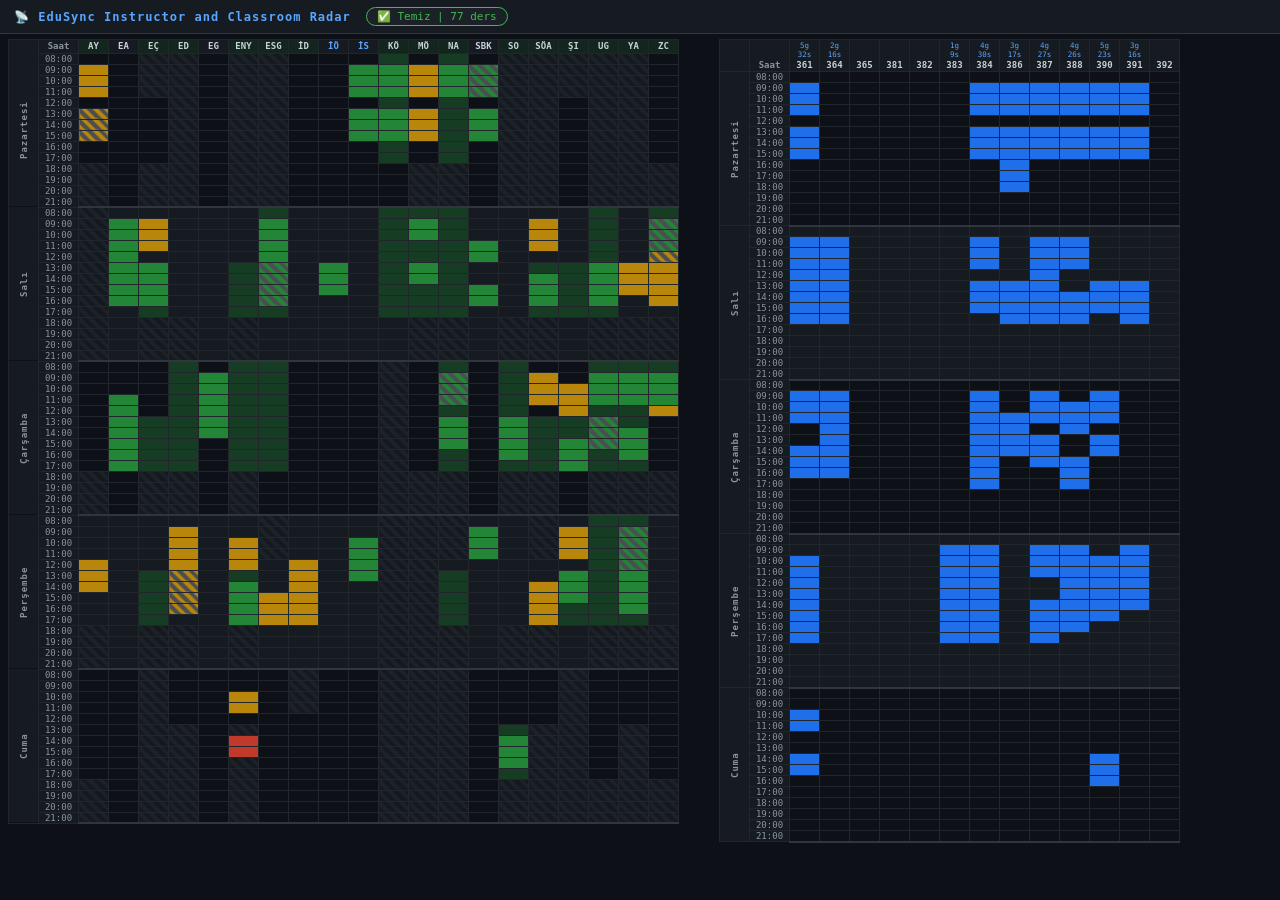
==== commit 55bd0029: "v1.1: Etkilenen isimler: SÖA, ŞI İSG dersi talebi v1.0 sonrası değiştiği için gerekli oldu. Say Tas " ====
--- a/2627-1-guz/radar_dashboard.html
+++ b/2627-1-guz/radar_dashboard.html
@@ -140,7 +140,7 @@
 <div id="radar-body">
     <div>
         <table class="radar-table" id="table-hoca">
-            <thead><tr><th style="width:30px;min-width:30px;max-width:30px;"></th><th style="width:40px;min-width:40px;max-width:40px;color:#8b949e;">Saat</th><th class="radar-th form-submitted" style="color:#c9d1d9;" data-col="AY" data-info="&lt;div class=&quot;tt-hoca&quot;&gt;Prof. Dr. Ahmet YAZICI&lt;/div&gt;&lt;div style=&quot;font-size:0.85em;color:#aaa;margin-top:2px;&quot;&gt;Bilgisayar Mühendisliği&lt;/div&gt;&lt;div class=&quot;tt-meta&quot;&gt;🟢 Form Dolduruldu&lt;/div&gt;&lt;!--ps--&gt;&lt;div class=&quot;tt-meta&quot; style=&quot;color:#3fb950;&quot;&gt;%100 tercih edilen slotta&lt;/div&gt;&lt;div class=&quot;tt-meta&quot;&gt;&lt;span style=&quot;color:#3fb950&quot;&gt;2&lt;/span&gt;/&lt;span style=&quot;color:#3fb950&quot;&gt;2&lt;/span&gt; gün atandı &lt;span style=&quot;color:#6e7681;font-size:0.85em;&quot;&gt;(teorik)&lt;/span&gt;&lt;/div&gt;&lt;!--/ps--&gt;" data-wp-ordered="1"><span class="th-stat-slot" style="display: block; color: rgb(63, 185, 80);">%100</span><span class="th-stat-day" style="display: block;"><span style="color:#3fb950">2</span><span style="color:#8b949e">/</span><span style="color:#3fb950">2</span></span><span class="th-kis">AY</span></th><th class="radar-th" style="color:#c9d1d9;" data-col="EA" data-info="&lt;div class=&quot;tt-hoca&quot;&gt;Dr. Öğr. Üyesi Emrah ATILGAN&lt;/div&gt;&lt;div style=&quot;font-size:0.85em;color:#aaa;margin-top:2px;&quot;&gt;Bilgisayar Mühendisliği&lt;/div&gt;&lt;div class=&quot;tt-meta&quot;&gt;⚪ Form Doldurulmadı&lt;/div&gt;" data-wp-ordered="1"><span class="th-stat-slot" style="display: none;"></span><span class="th-stat-day" style="display: block;"><span style="color:#3fb950">2</span><span style="color:#8b949e">/</span><span style="color:#e3b341">2</span></span><span class="th-kis">EA</span></th><th class="radar-th form-submitted" style="color:#c9d1d9;" data-col="EÇ" data-info="&lt;div class=&quot;tt-hoca&quot;&gt;Doç. Dr. Eyüp ÇİNAR&lt;/div&gt;&lt;div style=&quot;font-size:0.85em;color:#aaa;margin-top:2px;&quot;&gt;Bilgisayar Mühendisliği&lt;/div&gt;&lt;div class=&quot;tt-meta&quot;&gt;🟢 Form Dolduruldu&lt;/div&gt;&lt;!--ps--&gt;&lt;div class=&quot;tt-meta&quot; style=&quot;color:#3fb950;&quot;&gt;%57 tercih edilen slotta&lt;/div&gt;&lt;div class=&quot;tt-meta&quot;&gt;&lt;span style=&quot;color:#3fb950&quot;&gt;1&lt;/span&gt;/&lt;span style=&quot;color:#3fb950&quot;&gt;1&lt;/span&gt; gün atandı &lt;span style=&quot;color:#6e7681;font-size:0.85em;&quot;&gt;(teorik)&lt;/span&gt;&lt;/div&gt;&lt;!--/ps--&gt;" data-wp-ordered="1"><span class="th-stat-slot" style="display: block; color: rgb(63, 185, 80);">%57</span><span class="th-stat-day" style="display: block;"><span style="color:#3fb950">1</span><span style="color:#8b949e">/</span><span style="color:#3fb950">1</span></span><span class="th-kis">EÇ</span></th><th class="radar-th form-submitted" style="color:#c9d1d9;" data-col="ED" data-info="&lt;div class=&quot;tt-hoca&quot;&gt;Dr. Öğr. Üyesi Elif DEĞİRMENCİ&lt;/div&gt;&lt;div style=&quot;font-size:0.85em;color:#aaa;margin-top:2px;&quot;&gt;Bilgisayar Mühendisliği&lt;/div&gt;&lt;div class=&quot;tt-meta&quot;&gt;🟢 Form Dolduruldu&lt;/div&gt;&lt;!--ps--&gt;&lt;div class=&quot;tt-meta&quot; style=&quot;color:#3fb950;&quot;&gt;%0 tercih edilen slotta&lt;/div&gt;&lt;div class=&quot;tt-meta&quot;&gt;&lt;span style=&quot;color:#3fb950&quot;&gt;1&lt;/span&gt;/&lt;span style=&quot;color:#3fb950&quot;&gt;1&lt;/span&gt; gün atandı &lt;span style=&quot;color:#6e7681;font-size:0.85em;&quot;&gt;(teorik)&lt;/span&gt;&lt;/div&gt;&lt;!--/ps--&gt;" data-wp-ordered="1"><span class="th-stat-slot" style="display: block; color: rgb(63, 185, 80);">%0</span><span class="th-stat-day" style="display: block;"><span style="color:#3fb950">1</span><span style="color:#8b949e">/</span><span style="color:#3fb950">1</span></span><span class="th-kis">ED</span></th><th class="radar-th" style="color:#c9d1d9;" data-col="EG" data-info="&lt;div class=&quot;tt-hoca&quot;&gt;Prof. Dr. Eyyüp GÜLBANDILAR&lt;/div&gt;&lt;div style=&quot;font-size:0.85em;color:#aaa;margin-top:2px;&quot;&gt;Bilgisayar Mühendisliği&lt;/div&gt;&lt;div class=&quot;tt-meta&quot;&gt;⚪ Form Doldurulmadı&lt;/div&gt;" data-wp-ordered="1"><span class="th-stat-slot" style="display: none;"></span><span class="th-stat-day" style="display: block;"><span style="color:#3fb950">1</span><span style="color:#8b949e">/</span><span style="color:#e3b341">1</span></span><span class="th-kis">EG</span></th><th class="radar-th form-submitted" style="color:#c9d1d9;" data-col="ENY" data-info="&lt;div class=&quot;tt-hoca&quot;&gt;Doç. Dr. Esra Nergis YOLAÇAN&lt;/div&gt;&lt;div style=&quot;font-size:0.85em;color:#aaa;margin-top:2px;&quot;&gt;Bilgisayar Mühendisliği&lt;/div&gt;&lt;div class=&quot;tt-meta&quot;&gt;🟢 Form Dolduruldu&lt;/div&gt;&lt;!--ps--&gt;&lt;div class=&quot;tt-meta&quot; style=&quot;color:#3fb950;&quot;&gt;%43 tercih edilen slotta&lt;/div&gt;&lt;div class=&quot;tt-meta&quot;&gt;&lt;span style=&quot;color:#3fb950&quot;&gt;1&lt;/span&gt;/&lt;span style=&quot;color:#3fb950&quot;&gt;1&lt;/span&gt; gün atandı &lt;span style=&quot;color:#6e7681;font-size:0.85em;&quot;&gt;(teorik)&lt;/span&gt;&lt;/div&gt;&lt;!--/ps--&gt;" data-wp-ordered="1"><span class="th-stat-slot" style="display: block; color: rgb(63, 185, 80);">%43</span><span class="th-stat-day" style="display: block;"><span style="color:#3fb950">1</span><span style="color:#8b949e">/</span><span style="color:#3fb950">1</span></span><span class="th-kis">ENY</span></th><th class="radar-th form-submitted" style="color:#c9d1d9;" data-col="ESG" data-info="&lt;div class=&quot;tt-hoca&quot;&gt;Doç. Dr. Efnan ŞORA GÜNAL&lt;/div&gt;&lt;div style=&quot;font-size:0.85em;color:#aaa;margin-top:2px;&quot;&gt;Bilgisayar Mühendisliği&lt;/div&gt;&lt;div class=&quot;tt-meta&quot;&gt;🟢 Form Dolduruldu&lt;/div&gt;&lt;!--ps--&gt;&lt;div class=&quot;tt-meta&quot; style=&quot;color:#3fb950;&quot;&gt;%64 tercih edilen slotta&lt;/div&gt;&lt;div class=&quot;tt-meta&quot;&gt;&lt;span style=&quot;color:#3fb950&quot;&gt;2&lt;/span&gt;/&lt;span style=&quot;color:#3fb950&quot;&gt;2&lt;/span&gt; gün atandı &lt;span style=&quot;color:#6e7681;font-size:0.85em;&quot;&gt;(teorik)&lt;/span&gt;&lt;/div&gt;&lt;!--/ps--&gt;" data-wp-ordered="1"><span class="th-stat-slot" style="display: block; color: rgb(63, 185, 80);">%64</span><span class="th-stat-day" style="display: block;"><span style="color:#3fb950">2</span><span style="color:#8b949e">/</span><span style="color:#3fb950">2</span></span><span class="th-kis">ESG</span></th><th class="radar-th form-submitted" style="color:#c9d1d9;" data-col="İD" data-info="&lt;div class=&quot;tt-hoca&quot;&gt;Prof. Dr. İdiris DAĞ&lt;/div&gt;&lt;div style=&quot;font-size:0.85em;color:#aaa;margin-top:2px;&quot;&gt;Bilgisayar Mühendisliği&lt;/div&gt;&lt;div class=&quot;tt-meta&quot;&gt;🟢 Form Dolduruldu&lt;/div&gt;&lt;!--ps--&gt;&lt;div class=&quot;tt-meta&quot; style=&quot;color:#3fb950;&quot;&gt;%100 tercih edilen slotta&lt;/div&gt;&lt;div class=&quot;tt-meta&quot;&gt;&lt;span style=&quot;color:#3fb950&quot;&gt;1&lt;/span&gt;/&lt;span style=&quot;color:#3fb950&quot;&gt;1&lt;/span&gt; gün atandı &lt;span style=&quot;color:#6e7681;font-size:0.85em;&quot;&gt;(teorik)&lt;/span&gt;&lt;/div&gt;&lt;!--/ps--&gt;" data-wp-ordered="1"><span class="th-stat-slot" style="display: block; color: rgb(63, 185, 80);">%100</span><span class="th-stat-day" style="display: block;"><span style="color:#3fb950">1</span><span style="color:#8b949e">/</span><span style="color:#3fb950">1</span></span><span class="th-kis">İD</span></th><th class="radar-th" style="color:#58a6ff;" data-col="İÖ" data-info="&lt;div class=&quot;tt-hoca&quot;&gt;Dr. Öğr. Üyesi İlker ÖZÇELİK&lt;/div&gt;&lt;div style=&quot;font-size:0.85em;color:#aaa;margin-top:2px;&quot;&gt;Yazılım Mühendisliği&lt;/div&gt;&lt;div class=&quot;tt-meta&quot;&gt;⚪ Form Doldurulmadı&lt;/div&gt;" data-wp-ordered="1"><span class="th-stat-slot" style="display: none;"></span><span class="th-stat-day" style="display: block;"><span style="color:#3fb950">1</span><span style="color:#8b949e">/</span><span style="color:#e3b341">1</span></span><span class="th-kis">İÖ</span></th><th class="radar-th" style="color:#58a6ff;" data-col="İS" data-info="&lt;div class=&quot;tt-hoca&quot;&gt;Dr. Öğr. Üyesi İbrahim SAVRAN&lt;/div&gt;&lt;div style=&quot;font-size:0.85em;color:#aaa;margin-top:2px;&quot;&gt;Yazılım Mühendisliği&lt;/div&gt;&lt;div class=&quot;tt-meta&quot;&gt;⚪ Form Doldurulmadı&lt;/div&gt;" data-wp-ordered="1"><span class="th-stat-slot" style="display: none;"></span><span class="th-stat-day" style="display: block;"><span style="color:#3fb950">1</span><span style="color:#8b949e">/</span><span style="color:#e3b341">1</span></span><span class="th-kis">İS</span></th><th class="radar-th form-submitted" style="color:#c9d1d9;" data-col="KÖ" data-info="&lt;div class=&quot;tt-hoca&quot;&gt;Prof. Dr. Kemal ÖZKAN&lt;/div&gt;&lt;div style=&quot;font-size:0.85em;color:#aaa;margin-top:2px;&quot;&gt;Bilgisayar Mühendisliği&lt;/div&gt;&lt;div class=&quot;tt-meta&quot;&gt;🟢 Form Dolduruldu&lt;/div&gt;&lt;!--ps--&gt;&lt;div class=&quot;tt-meta&quot; style=&quot;color:#3fb950;&quot;&gt;%100 tercih edilen slotta&lt;/div&gt;&lt;div class=&quot;tt-meta&quot;&gt;&lt;span style=&quot;color:#3fb950&quot;&gt;1&lt;/span&gt;/&lt;span style=&quot;color:#3fb950&quot;&gt;2&lt;/span&gt; gün atandı &lt;span style=&quot;color:#6e7681;font-size:0.85em;&quot;&gt;(teorik)&lt;/span&gt;&lt;/div&gt;&lt;!--/ps--&gt;" data-wp-ordered="1"><span class="th-stat-slot" style="display: block; color: rgb(63, 185, 80);">%100</span><span class="th-stat-day" style="display: block;"><span style="color:#3fb950">1</span><span style="color:#8b949e">/</span><span style="color:#3fb950">2</span></span><span class="th-kis">KÖ</span></th><th class="radar-th form-submitted" style="color:#c9d1d9;" data-col="MÖ" data-info="&lt;div class=&quot;tt-hoca&quot;&gt;Prof. Dr. Metin ÖZKAN&lt;/div&gt;&lt;div style=&quot;font-size:0.85em;color:#aaa;margin-top:2px;&quot;&gt;Bilgisayar Mühendisliği&lt;/div&gt;&lt;div class=&quot;tt-meta&quot;&gt;🟢 Form Dolduruldu&lt;/div&gt;&lt;!--ps--&gt;&lt;div class=&quot;tt-meta&quot; style=&quot;color:#3fb950;&quot;&gt;%0 tercih edilen slotta&lt;/div&gt;&lt;div class=&quot;tt-meta&quot;&gt;&lt;span style=&quot;color:#3fb950&quot;&gt;1&lt;/span&gt;/&lt;span style=&quot;color:#3fb950&quot;&gt;1&lt;/span&gt; gün atandı &lt;span style=&quot;color:#6e7681;font-size:0.85em;&quot;&gt;(teorik)&lt;/span&gt;&lt;/div&gt;&lt;!--/ps--&gt;" data-wp-ordered="1"><span class="th-stat-slot" style="display: block; color: rgb(63, 185, 80);">%0</span><span class="th-stat-day" style="display: block;"><span style="color:#3fb950">1</span><span style="color:#8b949e">/</span><span style="color:#3fb950">1</span></span><span class="th-kis">MÖ</span></th><th class="radar-th form-submitted" style="color:#c9d1d9;" data-col="NA" data-info="&lt;div class=&quot;tt-hoca&quot;&gt;Doç. Dr. Nihat ADAR&lt;/div&gt;&lt;div style=&quot;font-size:0.85em;color:#aaa;margin-top:2px;&quot;&gt;Bilgisayar Mühendisliği&lt;/div&gt;&lt;div class=&quot;tt-meta&quot;&gt;🟢 Form Dolduruldu&lt;/div&gt;&lt;!--ps--&gt;&lt;div class=&quot;tt-meta&quot; style=&quot;color:#3fb950;&quot;&gt;%100 tercih edilen slotta&lt;/div&gt;&lt;div class=&quot;tt-meta&quot;&gt;&lt;span style=&quot;color:#3fb950&quot;&gt;2&lt;/span&gt;/&lt;span style=&quot;color:#3fb950&quot;&gt;2&lt;/span&gt; gün atandı &lt;span style=&quot;color:#6e7681;font-size:0.85em;&quot;&gt;(teorik)&lt;/span&gt;&lt;/div&gt;&lt;!--/ps--&gt;" data-wp-ordered="1"><span class="th-stat-slot" style="display: block; color: rgb(63, 185, 80);">%100</span><span class="th-stat-day" style="display: block;"><span style="color:#3fb950">2</span><span style="color:#8b949e">/</span><span style="color:#3fb950">2</span></span><span class="th-kis">NA</span></th><th class="radar-th" style="color:#c9d1d9;" data-col="SBK" data-info="&lt;div class=&quot;tt-hoca&quot;&gt;Doç. Dr. Sinem BOZKURT KESER&lt;/div&gt;&lt;div style=&quot;font-size:0.85em;color:#aaa;margin-top:2px;&quot;&gt;Bilgisayar Mühendisliği&lt;/div&gt;&lt;div class=&quot;tt-meta&quot;&gt;⚪ Form Doldurulmadı&lt;/div&gt;" data-wp-ordered="1"><span class="th-stat-slot" style="display: none;"></span><span class="th-stat-day" style="display: block;"><span style="color:#3fb950">2</span><span style="color:#8b949e">/</span><span style="color:#e3b341">2</span></span><span class="th-kis">SBK</span></th><th class="radar-th form-submitted" style="color:#c9d1d9;" data-col="SO" data-info="&lt;div class=&quot;tt-hoca&quot;&gt;Dr. Öğr. Üyesi Savaş OKYAY&lt;/div&gt;&lt;div style=&quot;font-size:0.85em;color:#aaa;margin-top:2px;&quot;&gt;Bilgisayar Mühendisliği&lt;/div&gt;&lt;div class=&quot;tt-meta&quot;&gt;🟢 Form Dolduruldu&lt;/div&gt;&lt;!--ps--&gt;&lt;div class=&quot;tt-meta&quot; style=&quot;color:#3fb950;&quot;&gt;%100 tercih edilen slotta&lt;/div&gt;&lt;div class=&quot;tt-meta&quot;&gt;&lt;span style=&quot;color:#3fb950&quot;&gt;2&lt;/span&gt;/&lt;span style=&quot;color:#3fb950&quot;&gt;2&lt;/span&gt; gün atandı &lt;span style=&quot;color:#6e7681;font-size:0.85em;&quot;&gt;(teorik)&lt;/span&gt;&lt;/div&gt;&lt;!--/ps--&gt;" data-wp-ordered="1"><span class="th-stat-slot" style="display: block; color: rgb(63, 185, 80);">%100</span><span class="th-stat-day" style="display: block;"><span style="color:#3fb950">2</span><span style="color:#8b949e">/</span><span style="color:#3fb950">2</span></span><span class="th-kis">SO</span></th><th class="radar-th form-submitted" style="color:#c9d1d9;" data-col="SÖA" data-info="&lt;div class=&quot;tt-hoca&quot;&gt;Dr. Öğr. Üyesi Serel AKYOL&lt;/div&gt;&lt;div style=&quot;font-size:0.85em;color:#aaa;margin-top:2px;&quot;&gt;Bilgisayar Mühendisliği&lt;/div&gt;&lt;div class=&quot;tt-meta&quot;&gt;🟢 Form Dolduruldu&lt;/div&gt;&lt;!--ps--&gt;&lt;div class=&quot;tt-meta&quot; style=&quot;color:#3fb950;&quot;&gt;%33 tercih edilen slotta&lt;/div&gt;&lt;div class=&quot;tt-meta&quot;&gt;&lt;span style=&quot;color:#3fb950&quot;&gt;2&lt;/span&gt;/&lt;span style=&quot;color:#3fb950&quot;&gt;2&lt;/span&gt; gün atandı &lt;span style=&quot;color:#6e7681;font-size:0.85em;&quot;&gt;(teorik)&lt;/span&gt;&lt;/div&gt;&lt;!--/ps--&gt;" data-wp-ordered="1"><span class="th-stat-slot" style="display: block; color: rgb(63, 185, 80);">%33</span><span class="th-stat-day" style="display: block;"><span style="color:#3fb950">2</span><span style="color:#8b949e">/</span><span style="color:#3fb950">2</span></span><span class="th-kis">SÖA</span></th><th class="radar-th form-submitted" style="color:#c9d1d9;" data-col="ŞI" data-info="&lt;div class=&quot;tt-hoca&quot;&gt;Doç. Dr. Şahin IŞIK&lt;/div&gt;&lt;div style=&quot;font-size:0.85em;color:#aaa;margin-top:2px;&quot;&gt;Bilgisayar Mühendisliği&lt;/div&gt;&lt;div class=&quot;tt-meta&quot;&gt;🟢 Form Dolduruldu&lt;/div&gt;&lt;!--ps--&gt;&lt;div class=&quot;tt-meta&quot; style=&quot;color:#3fb950;&quot;&gt;%42 tercih edilen slotta&lt;/div&gt;&lt;div class=&quot;tt-meta&quot;&gt;&lt;span style=&quot;color:#3fb950&quot;&gt;2&lt;/span&gt;/&lt;span style=&quot;color:#3fb950&quot;&gt;2&lt;/span&gt; gün atandı &lt;span style=&quot;color:#6e7681;font-size:0.85em;&quot;&gt;(teorik)&lt;/span&gt;&lt;/div&gt;&lt;!--/ps--&gt;" data-wp-ordered="1"><span class="th-stat-slot" style="display: block; color: rgb(63, 185, 80);">%42</span><span class="th-stat-day" style="display: block;"><span style="color:#3fb950">2</span><span style="color:#8b949e">/</span><span style="color:#3fb950">2</span></span><span class="th-kis">ŞI</span></th><th class="radar-th form-submitted" style="color:#c9d1d9;" data-col="UG" data-info="&lt;div class=&quot;tt-hoca&quot;&gt;Dr. Öğr. Üyesi Uğur GÜREL&lt;/div&gt;&lt;div style=&quot;font-size:0.85em;color:#aaa;margin-top:2px;&quot;&gt;Bilgisayar Mühendisliği&lt;/div&gt;&lt;div class=&quot;tt-meta&quot;&gt;🟢 Form Dolduruldu&lt;/div&gt;&lt;!--ps--&gt;&lt;div class=&quot;tt-meta&quot; style=&quot;color:#3fb950;&quot;&gt;%100 tercih edilen slotta&lt;/div&gt;&lt;div class=&quot;tt-meta&quot;&gt;&lt;span style=&quot;color:#3fb950&quot;&gt;2&lt;/span&gt;/&lt;span style=&quot;color:#3fb950&quot;&gt;2&lt;/span&gt; gün atandı &lt;span style=&quot;color:#6e7681;font-size:0.85em;&quot;&gt;(teorik)&lt;/span&gt;&lt;/div&gt;&lt;!--/ps--&gt;" data-wp-ordered="1"><span class="th-stat-slot" style="display: block; color: rgb(63, 185, 80);">%100</span><span class="th-stat-day" style="display: block;"><span style="color:#3fb950">2</span><span style="color:#8b949e">/</span><span style="color:#3fb950">2</span></span><span class="th-kis">UG</span></th><th class="radar-th form-submitted" style="color:#c9d1d9;" data-col="YA" data-info="&lt;div class=&quot;tt-hoca&quot;&gt;Doç. Dr. Yıldıray ANAGÜN&lt;/div&gt;&lt;div style=&quot;font-size:0.85em;color:#aaa;margin-top:2px;&quot;&gt;Bilgisayar Mühendisliği&lt;/div&gt;&lt;div class=&quot;tt-meta&quot;&gt;🟢 Form Dolduruldu&lt;/div&gt;&lt;!--ps--&gt;&lt;div class=&quot;tt-meta&quot; style=&quot;color:#3fb950;&quot;&gt;%76 tercih edilen slotta&lt;/div&gt;&lt;div class=&quot;tt-meta&quot;&gt;&lt;span style=&quot;color:#3fb950&quot;&gt;3&lt;/span&gt;/&lt;span style=&quot;color:#3fb950&quot;&gt;3&lt;/span&gt; gün atandı &lt;span style=&quot;color:#6e7681;font-size:0.85em;&quot;&gt;(teorik)&lt;/span&gt;&lt;/div&gt;&lt;!--/ps--&gt;" data-wp-ordered="1"><span class="th-stat-slot" style="display: block; color: rgb(63, 185, 80);">%76</span><span class="th-stat-day" style="display: block;"><span style="color:#3fb950">3</span><span style="color:#8b949e">/</span><span style="color:#3fb950">3</span></span><span class="th-kis">YA</span></th><th class="radar-th form-submitted" style="color:#c9d1d9;" data-col="ZC" data-info="&lt;div class=&quot;tt-hoca&quot;&gt;Dr. Öğr. Üyesi Zuhal CAN&lt;/div&gt;&lt;div style=&quot;font-size:0.85em;color:#aaa;margin-top:2px;&quot;&gt;Bilgisayar Mühendisliği&lt;/div&gt;&lt;div class=&quot;tt-meta&quot;&gt;🟢 Form Dolduruldu&lt;/div&gt;&lt;!--ps--&gt;&lt;div class=&quot;tt-meta&quot; style=&quot;color:#3fb950;&quot;&gt;%50 tercih edilen slotta&lt;/div&gt;&lt;div class=&quot;tt-meta&quot;&gt;&lt;span style=&quot;color:#3fb950&quot;&gt;2&lt;/span&gt;/&lt;span style=&quot;color:#3fb950&quot;&gt;2&lt;/span&gt; gün atandı &lt;span style=&quot;color:#6e7681;font-size:0.85em;&quot;&gt;(teorik)&lt;/span&gt;&lt;/div&gt;&lt;!--/ps--&gt;" data-wp-ordered="1"><span class="th-stat-slot" style="display: block; color: rgb(63, 185, 80);">%50</span><span class="th-stat-day" style="display: block;"><span style="color:#3fb950">2</span><span style="color:#8b949e">/</span><span style="color:#3fb950">2</span></span><span class="th-kis">ZC</span></th></tr></thead>
+            <thead><tr><th style="width:30px;min-width:30px;max-width:30px;"></th><th style="width:40px;min-width:40px;max-width:40px;color:#8b949e;">Saat</th><th class="radar-th form-submitted" style="color:#c9d1d9;" data-col="AY" data-info="&lt;div class=&quot;tt-hoca&quot;&gt;Prof. Dr. Ahmet YAZICI&lt;/div&gt;&lt;div style=&quot;font-size:0.85em;color:#aaa;margin-top:2px;&quot;&gt;Bilgisayar Mühendisliği&lt;/div&gt;&lt;div class=&quot;tt-meta&quot;&gt;🟢 Form Dolduruldu&lt;/div&gt;"><span class="th-kis">AY</span><span class="th-stat-day"></span><span class="th-stat-slot"></span></th><th class="radar-th" style="color:#c9d1d9;" data-col="EA" data-info="&lt;div class=&quot;tt-hoca&quot;&gt;Dr. Öğr. Üyesi Emrah ATILGAN&lt;/div&gt;&lt;div style=&quot;font-size:0.85em;color:#aaa;margin-top:2px;&quot;&gt;Bilgisayar Mühendisliği&lt;/div&gt;&lt;div class=&quot;tt-meta&quot;&gt;⚪ Form Doldurulmadı&lt;/div&gt;"><span class="th-kis">EA</span><span class="th-stat-day"></span><span class="th-stat-slot"></span></th><th class="radar-th form-submitted" style="color:#c9d1d9;" data-col="EÇ" data-info="&lt;div class=&quot;tt-hoca&quot;&gt;Doç. Dr. Eyüp ÇİNAR&lt;/div&gt;&lt;div style=&quot;font-size:0.85em;color:#aaa;margin-top:2px;&quot;&gt;Bilgisayar Mühendisliği&lt;/div&gt;&lt;div class=&quot;tt-meta&quot;&gt;🟢 Form Dolduruldu&lt;/div&gt;"><span class="th-kis">EÇ</span><span class="th-stat-day"></span><span class="th-stat-slot"></span></th><th class="radar-th form-submitted" style="color:#c9d1d9;" data-col="ED" data-info="&lt;div class=&quot;tt-hoca&quot;&gt;Dr. Öğr. Üyesi Elif DEĞİRMENCİ&lt;/div&gt;&lt;div style=&quot;font-size:0.85em;color:#aaa;margin-top:2px;&quot;&gt;Bilgisayar Mühendisliği&lt;/div&gt;&lt;div class=&quot;tt-meta&quot;&gt;🟢 Form Dolduruldu&lt;/div&gt;"><span class="th-kis">ED</span><span class="th-stat-day"></span><span class="th-stat-slot"></span></th><th class="radar-th" style="color:#c9d1d9;" data-col="EG" data-info="&lt;div class=&quot;tt-hoca&quot;&gt;Prof. Dr. Eyyüp GÜLBANDILAR&lt;/div&gt;&lt;div style=&quot;font-size:0.85em;color:#aaa;margin-top:2px;&quot;&gt;Bilgisayar Mühendisliği&lt;/div&gt;&lt;div class=&quot;tt-meta&quot;&gt;⚪ Form Doldurulmadı&lt;/div&gt;"><span class="th-kis">EG</span><span class="th-stat-day"></span><span class="th-stat-slot"></span></th><th class="radar-th form-submitted" style="color:#c9d1d9;" data-col="ENY" data-info="&lt;div class=&quot;tt-hoca&quot;&gt;Doç. Dr. Esra Nergis YOLAÇAN&lt;/div&gt;&lt;div style=&quot;font-size:0.85em;color:#aaa;margin-top:2px;&quot;&gt;Bilgisayar Mühendisliği&lt;/div&gt;&lt;div class=&quot;tt-meta&quot;&gt;🟢 Form Dolduruldu&lt;/div&gt;"><span class="th-kis">ENY</span><span class="th-stat-day"></span><span class="th-stat-slot"></span></th><th class="radar-th form-submitted" style="color:#c9d1d9;" data-col="ESG" data-info="&lt;div class=&quot;tt-hoca&quot;&gt;Doç. Dr. Efnan ŞORA GÜNAL&lt;/div&gt;&lt;div style=&quot;font-size:0.85em;color:#aaa;margin-top:2px;&quot;&gt;Bilgisayar Mühendisliği&lt;/div&gt;&lt;div class=&quot;tt-meta&quot;&gt;🟢 Form Dolduruldu&lt;/div&gt;"><span class="th-kis">ESG</span><span class="th-stat-day"></span><span class="th-stat-slot"></span></th><th class="radar-th form-submitted" style="color:#c9d1d9;" data-col="İD" data-info="&lt;div class=&quot;tt-hoca&quot;&gt;Prof. Dr. İdiris DAĞ&lt;/div&gt;&lt;div style=&quot;font-size:0.85em;color:#aaa;margin-top:2px;&quot;&gt;Bilgisayar Mühendisliği&lt;/div&gt;&lt;div class=&quot;tt-meta&quot;&gt;🟢 Form Dolduruldu&lt;/div&gt;"><span class="th-kis">İD</span><span class="th-stat-day"></span><span class="th-stat-slot"></span></th><th class="radar-th" style="color:#58a6ff;" data-col="İÖ" data-info="&lt;div class=&quot;tt-hoca&quot;&gt;Dr. Öğr. Üyesi İlker ÖZÇELİK&lt;/div&gt;&lt;div style=&quot;font-size:0.85em;color:#aaa;margin-top:2px;&quot;&gt;Yazılım Mühendisliği&lt;/div&gt;&lt;div class=&quot;tt-meta&quot;&gt;⚪ Form Doldurulmadı&lt;/div&gt;"><span class="th-kis">İÖ</span><span class="th-stat-day"></span><span class="th-stat-slot"></span></th><th class="radar-th" style="color:#58a6ff;" data-col="İS" data-info="&lt;div class=&quot;tt-hoca&quot;&gt;Dr. Öğr. Üyesi İbrahim SAVRAN&lt;/div&gt;&lt;div style=&quot;font-size:0.85em;color:#aaa;margin-top:2px;&quot;&gt;Yazılım Mühendisliği&lt;/div&gt;&lt;div class=&quot;tt-meta&quot;&gt;⚪ Form Doldurulmadı&lt;/div&gt;"><span class="th-kis">İS</span><span class="th-stat-day"></span><span class="th-stat-slot"></span></th><th class="radar-th form-submitted" style="color:#c9d1d9;" data-col="KÖ" data-info="&lt;div class=&quot;tt-hoca&quot;&gt;Prof. Dr. Kemal ÖZKAN&lt;/div&gt;&lt;div style=&quot;font-size:0.85em;color:#aaa;margin-top:2px;&quot;&gt;Bilgisayar Mühendisliği&lt;/div&gt;&lt;div class=&quot;tt-meta&quot;&gt;🟢 Form Dolduruldu&lt;/div&gt;"><span class="th-kis">KÖ</span><span class="th-stat-day"></span><span class="th-stat-slot"></span></th><th class="radar-th form-submitted" style="color:#c9d1d9;" data-col="MÖ" data-info="&lt;div class=&quot;tt-hoca&quot;&gt;Prof. Dr. Metin ÖZKAN&lt;/div&gt;&lt;div style=&quot;font-size:0.85em;color:#aaa;margin-top:2px;&quot;&gt;Bilgisayar Mühendisliği&lt;/div&gt;&lt;div class=&quot;tt-meta&quot;&gt;🟢 Form Dolduruldu&lt;/div&gt;"><span class="th-kis">MÖ</span><span class="th-stat-day"></span><span class="th-stat-slot"></span></th><th class="radar-th form-submitted" style="color:#c9d1d9;" data-col="NA" data-info="&lt;div class=&quot;tt-hoca&quot;&gt;Doç. Dr. Nihat ADAR&lt;/div&gt;&lt;div style=&quot;font-size:0.85em;color:#aaa;margin-top:2px;&quot;&gt;Bilgisayar Mühendisliği&lt;/div&gt;&lt;div class=&quot;tt-meta&quot;&gt;🟢 Form Dolduruldu&lt;/div&gt;"><span class="th-kis">NA</span><span class="th-stat-day"></span><span class="th-stat-slot"></span></th><th class="radar-th" style="color:#c9d1d9;" data-col="SBK" data-info="&lt;div class=&quot;tt-hoca&quot;&gt;Doç. Dr. Sinem BOZKURT KESER&lt;/div&gt;&lt;div style=&quot;font-size:0.85em;color:#aaa;margin-top:2px;&quot;&gt;Bilgisayar Mühendisliği&lt;/div&gt;&lt;div class=&quot;tt-meta&quot;&gt;⚪ Form Doldurulmadı&lt;/div&gt;"><span class="th-kis">SBK</span><span class="th-stat-day"></span><span class="th-stat-slot"></span></th><th class="radar-th form-submitted" style="color:#c9d1d9;" data-col="SO" data-info="&lt;div class=&quot;tt-hoca&quot;&gt;Dr. Öğr. Üyesi Savaş OKYAY&lt;/div&gt;&lt;div style=&quot;font-size:0.85em;color:#aaa;margin-top:2px;&quot;&gt;Bilgisayar Mühendisliği&lt;/div&gt;&lt;div class=&quot;tt-meta&quot;&gt;🟢 Form Dolduruldu&lt;/div&gt;"><span class="th-kis">SO</span><span class="th-stat-day"></span><span class="th-stat-slot"></span></th><th class="radar-th form-submitted" style="color:#c9d1d9;" data-col="SÖA" data-info="&lt;div class=&quot;tt-hoca&quot;&gt;Dr. Öğr. Üyesi Serel AKYOL&lt;/div&gt;&lt;div style=&quot;font-size:0.85em;color:#aaa;margin-top:2px;&quot;&gt;Bilgisayar Mühendisliği&lt;/div&gt;&lt;div class=&quot;tt-meta&quot;&gt;🟢 Form Dolduruldu&lt;/div&gt;"><span class="th-kis">SÖA</span><span class="th-stat-day"></span><span class="th-stat-slot"></span></th><th class="radar-th form-submitted" style="color:#c9d1d9;" data-col="ŞI" data-info="&lt;div class=&quot;tt-hoca&quot;&gt;Doç. Dr. Şahin IŞIK&lt;/div&gt;&lt;div style=&quot;font-size:0.85em;color:#aaa;margin-top:2px;&quot;&gt;Bilgisayar Mühendisliği&lt;/div&gt;&lt;div class=&quot;tt-meta&quot;&gt;🟢 Form Dolduruldu&lt;/div&gt;"><span class="th-kis">ŞI</span><span class="th-stat-day"></span><span class="th-stat-slot"></span></th><th class="radar-th form-submitted" style="color:#c9d1d9;" data-col="UG" data-info="&lt;div class=&quot;tt-hoca&quot;&gt;Dr. Öğr. Üyesi Uğur GÜREL&lt;/div&gt;&lt;div style=&quot;font-size:0.85em;color:#aaa;margin-top:2px;&quot;&gt;Bilgisayar Mühendisliği&lt;/div&gt;&lt;div class=&quot;tt-meta&quot;&gt;🟢 Form Dolduruldu&lt;/div&gt;"><span class="th-kis">UG</span><span class="th-stat-day"></span><span class="th-stat-slot"></span></th><th class="radar-th form-submitted" style="color:#c9d1d9;" data-col="YA" data-info="&lt;div class=&quot;tt-hoca&quot;&gt;Doç. Dr. Yıldıray ANAGÜN&lt;/div&gt;&lt;div style=&quot;font-size:0.85em;color:#aaa;margin-top:2px;&quot;&gt;Bilgisayar Mühendisliği&lt;/div&gt;&lt;div class=&quot;tt-meta&quot;&gt;🟢 Form Dolduruldu&lt;/div&gt;"><span class="th-kis">YA</span><span class="th-stat-day"></span><span class="th-stat-slot"></span></th><th class="radar-th form-submitted" style="color:#c9d1d9;" data-col="ZC" data-info="&lt;div class=&quot;tt-hoca&quot;&gt;Dr. Öğr. Üyesi Zuhal CAN&lt;/div&gt;&lt;div style=&quot;font-size:0.85em;color:#aaa;margin-top:2px;&quot;&gt;Bilgisayar Mühendisliği&lt;/div&gt;&lt;div class=&quot;tt-meta&quot;&gt;🟢 Form Dolduruldu&lt;/div&gt;"><span class="th-kis">ZC</span><span class="th-stat-day"></span><span class="th-stat-slot"></span></th></tr></thead>
             <tbody><tr><td rowspan="14" style="writing-mode:vertical-rl;transform:rotate(180deg);text-align:center;font-weight:bold;width:30px;min-width:30px;max-width:30px;background:#161b22;color:#8b949e;border:1px solid #21262d;font-size:9px;letter-spacing:1px;">Pazartesi</td><td style="width:40px;min-width:40px;max-width:40px;text-align:center;background:#161b22;color:#8b949e;font-size:9px;border:1px solid #21262d;">08:00</td><td class="slot pref-empty" data-type="hoca" data-day="Pazartesi" data-hour="8" data-col="AY"></td><td class="slot" data-type="hoca" data-day="Pazartesi" data-hour="8" data-col="EA"></td><td class="slot pref-blocked" data-type="hoca" data-day="Pazartesi" data-hour="8" data-col="EÇ"></td><td class="slot pref-blocked" data-type="hoca" data-day="Pazartesi" data-hour="8" data-col="ED"></td><td class="slot" data-type="hoca" data-day="Pazartesi" data-hour="8" data-col="EG"></td><td class="slot pref-blocked" data-type="hoca" data-day="Pazartesi" data-hour="8" data-col="ENY"></td><td class="slot pref-blocked" data-type="hoca" data-day="Pazartesi" data-hour="8" data-col="ESG"></td><td class="slot pref-empty" data-type="hoca" data-day="Pazartesi" data-hour="8" data-col="İD"></td><td class="slot" data-type="hoca" data-day="Pazartesi" data-hour="8" data-col="İÖ"></td><td class="slot" data-type="hoca" data-day="Pazartesi" data-hour="8" data-col="İS"></td><td class="slot pref-favored" data-type="hoca" data-day="Pazartesi" data-hour="8" data-col="KÖ"></td><td class="slot pref-empty" data-type="hoca" data-day="Pazartesi" data-hour="8" data-col="MÖ"></td><td class="slot pref-favored" data-type="hoca" data-day="Pazartesi" data-hour="8" data-col="NA"></td><td class="slot" data-type="hoca" data-day="Pazartesi" data-hour="8" data-col="SBK"></td><td class="slot pref-blocked" data-type="hoca" data-day="Pazartesi" data-hour="8" data-col="SO"></td><td class="slot pref-blocked" data-type="hoca" data-day="Pazartesi" data-hour="8" data-col="SÖA"></td><td class="slot pref-blocked" data-type="hoca" data-day="Pazartesi" data-hour="8" data-col="ŞI"></td><td class="slot pref-blocked" data-type="hoca" data-day="Pazartesi" data-hour="8" data-col="UG"></td><td class="slot pref-blocked" data-type="hoca" data-day="Pazartesi" data-hour="8" data-col="YA"></td><td class="slot pref-empty" data-type="hoca" data-day="Pazartesi" data-hour="8" data-col="ZC"></td></tr>
 <tr><td style="width:40px;min-width:40px;max-width:40px;text-align:center;background:#161b22;color:#8b949e;font-size:9px;border:1px solid #21262d;">09:00</td><td class="slot bg-teacher-offpref" data-type="hoca" data-day="Pazartesi" data-hour="9" data-col="AY" data-info="&lt;div class=&quot;tt-kod&quot;&gt;152115016-A&lt;/div&gt;&lt;div class=&quot;tt-adi&quot;&gt;VERİ TABANI YÖNETİM SİSTEMLERİ&lt;/div&gt;&lt;div class=&quot;tt-meta&quot;&gt;🤝 Doç. Dr. Sinem BOZKURT KESER, Prof. Dr. Ahmet YAZICI&lt;/div&gt;&lt;div class=&quot;tt-hoca&quot;&gt;Prof. Dr. Ahmet YAZICI&lt;/div&gt;&lt;div class=&quot;tt-meta&quot;&gt;Pazartesi 09:00 - 386&lt;/div&gt;"></td><td class="slot" data-type="hoca" data-day="Pazartesi" data-hour="9" data-col="EA"></td><td class="slot pref-blocked" data-type="hoca" data-day="Pazartesi" data-hour="9" data-col="EÇ"></td><td class="slot pref-blocked" data-type="hoca" data-day="Pazartesi" data-hour="9" data-col="ED"></td><td class="slot" data-type="hoca" data-day="Pazartesi" data-hour="9" data-col="EG"></td><td class="slot pref-blocked" data-type="hoca" data-day="Pazartesi" data-hour="9" data-col="ENY"></td><td class="slot pref-blocked" data-type="hoca" data-day="Pazartesi" data-hour="9" data-col="ESG"></td><td class="slot pref-empty" data-type="hoca" data-day="Pazartesi" data-hour="9" data-col="İD"></td><td class="slot" data-type="hoca" data-day="Pazartesi" data-hour="9" data-col="İÖ"></td><td class="slot bg-teacher" data-type="hoca" data-day="Pazartesi" data-hour="9" data-col="İS" data-info="&lt;div class=&quot;tt-kod&quot;&gt;152111022-A&lt;/div&gt;&lt;div class=&quot;tt-adi&quot;&gt;INTRODUCTION TO PROGRAMMING&lt;/div&gt;&lt;div class=&quot;tt-hoca&quot;&gt;Dr. Öğr. Üyesi İbrahim SAVRAN&lt;/div&gt;&lt;div class=&quot;tt-meta&quot;&gt;Pazartesi 09:00 - LAB-361&lt;/div&gt;"></td><td class="slot bg-teacher" data-type="hoca" data-day="Pazartesi" data-hour="9" data-col="KÖ" data-info="&lt;div class=&quot;tt-kod&quot;&gt;152117135-A&lt;/div&gt;&lt;div class=&quot;tt-adi&quot;&gt;IMAGE PROCESSING&lt;/div&gt;&lt;div class=&quot;tt-hoca&quot;&gt;Prof. Dr. Kemal ÖZKAN&lt;/div&gt;&lt;div class=&quot;tt-meta&quot;&gt;Pazartesi 09:00 - 390&lt;/div&gt;"></td><td class="slot bg-teacher-offpref" data-type="hoca" data-day="Pazartesi" data-hour="9" data-col="MÖ" data-info="&lt;div class=&quot;tt-kod&quot;&gt;152115024-A&lt;/div&gt;&lt;div class=&quot;tt-adi&quot;&gt;INTRODUCTION TO MICROCOMPUTERS&lt;/div&gt;&lt;div class=&quot;tt-hoca&quot;&gt;Prof. Dr. Metin ÖZKAN&lt;/div&gt;&lt;div class=&quot;tt-meta&quot;&gt;Pazartesi 09:00 - 387&lt;/div&gt;"></td><td class="slot bg-teacher" data-type="hoca" data-day="Pazartesi" data-hour="9" data-col="NA" data-info="&lt;div class=&quot;tt-kod&quot;&gt;503001503-A&lt;/div&gt;&lt;div class=&quot;tt-adi&quot;&gt;PARALEL BİLGİSAYAR YAPILARI VE İŞLEME&lt;/div&gt;&lt;div class=&quot;tt-hoca&quot;&gt;Doç. Dr. Nihat ADAR&lt;/div&gt;&lt;div class=&quot;tt-meta&quot;&gt;Pazartesi 09:00 - 384&lt;/div&gt;"></td><td class="slot bg-coteaching" data-type="hoca" data-day="Pazartesi" data-hour="9" data-col="SBK" data-info="&lt;div class=&quot;tt-kod&quot;&gt;152115016-A&lt;/div&gt;&lt;div class=&quot;tt-adi&quot;&gt;VERİ TABANI YÖNETİM SİSTEMLERİ&lt;/div&gt;&lt;div class=&quot;tt-meta&quot;&gt;🤝 Doç. Dr. Sinem BOZKURT KESER, Prof. Dr. Ahmet YAZICI&lt;/div&gt;&lt;div class=&quot;tt-hoca&quot;&gt;Doç. Dr. Sinem BOZKURT KESER&lt;/div&gt;&lt;div class=&quot;tt-meta&quot;&gt;Pazartesi 09:00 - 386&lt;/div&gt;"></td><td class="slot pref-blocked" data-type="hoca" data-day="Pazartesi" data-hour="9" data-col="SO"></td><td class="slot pref-blocked" data-type="hoca" data-day="Pazartesi" data-hour="9" data-col="SÖA"></td><td class="slot pref-blocked" data-type="hoca" data-day="Pazartesi" data-hour="9" data-col="ŞI"></td><td class="slot pref-blocked" data-type="hoca" data-day="Pazartesi" data-hour="9" data-col="UG"></td><td class="slot pref-blocked" data-type="hoca" data-day="Pazartesi" data-hour="9" data-col="YA"></td><td class="slot pref-empty" data-type="hoca" data-day="Pazartesi" data-hour="9" data-col="ZC"></td></tr>
 <tr><td style="width:40px;min-width:40px;max-width:40px;text-align:center;background:#161b22;color:#8b949e;font-size:9px;border:1px solid #21262d;">10:00</td><td class="slot bg-teacher-offpref" data-type="hoca" data-day="Pazartesi" data-hour="10" data-col="AY" data-info="&lt;div class=&quot;tt-kod&quot;&gt;152115016-A&lt;/div&gt;&lt;div class=&quot;tt-adi&quot;&gt;VERİ TABANI YÖNETİM SİSTEMLERİ&lt;/div&gt;&lt;div class=&quot;tt-meta&quot;&gt;🤝 Doç. Dr. Sinem BOZKURT KESER, Prof. Dr. Ahmet YAZICI&lt;/div&gt;&lt;div class=&quot;tt-hoca&quot;&gt;Prof. Dr. Ahmet YAZICI&lt;/div&gt;&lt;div class=&quot;tt-meta&quot;&gt;Pazartesi 10:00 - 386&lt;/div&gt;"></td><td class="slot" data-type="hoca" data-day="Pazartesi" data-hour="10" data-col="EA"></td><td class="slot pref-blocked" data-type="hoca" data-day="Pazartesi" data-hour="10" data-col="EÇ"></td><td class="slot pref-blocked" data-type="hoca" data-day="Pazartesi" data-hour="10" data-col="ED"></td><td class="slot" data-type="hoca" data-day="Pazartesi" data-hour="10" data-col="EG"></td><td class="slot pref-blocked" data-type="hoca" data-day="Pazartesi" data-hour="10" data-col="ENY"></td><td class="slot pref-blocked" data-type="hoca" data-day="Pazartesi" data-hour="10" data-col="ESG"></td><td class="slot pref-empty" data-type="hoca" data-day="Pazartesi" data-hour="10" data-col="İD"></td><td class="slot" data-type="hoca" data-day="Pazartesi" data-hour="10" data-col="İÖ"></td><td class="slot bg-teacher" data-type="hoca" data-day="Pazartesi" data-hour="10" data-col="İS" data-info="&lt;div class=&quot;tt-kod&quot;&gt;152111022-A&lt;/div&gt;&lt;div class=&quot;tt-adi&quot;&gt;INTRODUCTION TO PROGRAMMING&lt;/div&gt;&lt;div class=&quot;tt-hoca&quot;&gt;Dr. Öğr. Üyesi İbrahim SAVRAN&lt;/div&gt;&lt;div class=&quot;tt-meta&quot;&gt;Pazartesi 10:00 - LAB-361&lt;/div&gt;"></td><td class="slot bg-teacher" data-type="hoca" data-day="Pazartesi" data-hour="10" data-col="KÖ" data-info="&lt;div class=&quot;tt-kod&quot;&gt;152117135-A&lt;/div&gt;&lt;div class=&quot;tt-adi&quot;&gt;IMAGE PROCESSING&lt;/div&gt;&lt;div class=&quot;tt-hoca&quot;&gt;Prof. Dr. Kemal ÖZKAN&lt;/div&gt;&lt;div class=&quot;tt-meta&quot;&gt;Pazartesi 10:00 - 390&lt;/div&gt;"></td><td class="slot bg-teacher-offpref" data-type="hoca" data-day="Pazartesi" data-hour="10" data-col="MÖ" data-info="&lt;div class=&quot;tt-kod&quot;&gt;152115024-A&lt;/div&gt;&lt;div class=&quot;tt-adi&quot;&gt;INTRODUCTION TO MICROCOMPUTERS&lt;/div&gt;&lt;div class=&quot;tt-hoca&quot;&gt;Prof. Dr. Metin ÖZKAN&lt;/div&gt;&lt;div class=&quot;tt-meta&quot;&gt;Pazartesi 10:00 - 387&lt;/div&gt;"></td><td class="slot bg-teacher" data-type="hoca" data-day="Pazartesi" data-hour="10" data-col="NA" data-info="&lt;div class=&quot;tt-kod&quot;&gt;503001503-A&lt;/div&gt;&lt;div class=&quot;tt-adi&quot;&gt;PARALEL BİLGİSAYAR YAPILARI VE İŞLEME&lt;/div&gt;&lt;div class=&quot;tt-hoca&quot;&gt;Doç. Dr. Nihat ADAR&lt;/div&gt;&lt;div class=&quot;tt-meta&quot;&gt;Pazartesi 10:00 - 384&lt;/div&gt;"></td><td class="slot bg-coteaching" data-type="hoca" data-day="Pazartesi" data-hour="10" data-col="SBK" data-info="&lt;div class=&quot;tt-kod&quot;&gt;152115016-A&lt;/div&gt;&lt;div class=&quot;tt-adi&quot;&gt;VERİ TABANI YÖNETİM SİSTEMLERİ&lt;/div&gt;&lt;div class=&quot;tt-meta&quot;&gt;🤝 Doç. Dr. Sinem BOZKURT KESER, Prof. Dr. Ahmet YAZICI&lt;/div&gt;&lt;div class=&quot;tt-hoca&quot;&gt;Doç. Dr. Sinem BOZKURT KESER&lt;/div&gt;&lt;div class=&quot;tt-meta&quot;&gt;Pazartesi 10:00 - 386&lt;/div&gt;"></td><td class="slot pref-blocked" data-type="hoca" data-day="Pazartesi" data-hour="10" data-col="SO"></td><td class="slot pref-blocked" data-type="hoca" data-day="Pazartesi" data-hour="10" data-col="SÖA"></td><td class="slot pref-blocked" data-type="hoca" data-day="Pazartesi" data-hour="10" data-col="ŞI"></td><td class="slot pref-blocked" data-type="hoca" data-day="Pazartesi" data-hour="10" data-col="UG"></td><td class="slot pref-blocked" data-type="hoca" data-day="Pazartesi" data-hour="10" data-col="YA"></td><td class="slot pref-empty" data-type="hoca" data-day="Pazartesi" data-hour="10" data-col="ZC"></td></tr>
@@ -160,25 +160,25 @@
 <tr><td style="width:40px;min-width:40px;max-width:40px;text-align:center;background:#161b22;color:#8b949e;font-size:9px;border:1px solid #21262d;">10:00</td><td class="slot day-alt pref-blocked" data-type="hoca" data-day="Salı" data-hour="10" data-col="AY"></td><td class="slot day-alt bg-teacher" data-type="hoca" data-day="Salı" data-hour="10" data-col="EA" data-info="&lt;div class=&quot;tt-kod&quot;&gt;152117127-A&lt;/div&gt;&lt;div class=&quot;tt-adi&quot;&gt;INTRODUCTION TO HEURISTIC ALGORITHMS&lt;/div&gt;&lt;div class=&quot;tt-hoca&quot;&gt;Dr. Öğr. Üyesi Emrah ATILGAN&lt;/div&gt;&lt;div class=&quot;tt-meta&quot;&gt;Salı 10:00 - LAB-364&lt;/div&gt;"></td><td class="slot day-alt bg-teacher-offpref" data-type="hoca" data-day="Salı" data-hour="10" data-col="EÇ" data-info="&lt;div class=&quot;tt-kod&quot;&gt;503001508-A&lt;/div&gt;&lt;div class=&quot;tt-adi&quot;&gt;MAKİNE ÖĞRENMESİ VE ANOMALİ TESPİTİ&lt;/div&gt;&lt;div class=&quot;tt-hoca&quot;&gt;Doç. Dr. Eyüp ÇİNAR&lt;/div&gt;&lt;div class=&quot;tt-meta&quot;&gt;Salı 10:00 - 384&lt;/div&gt;"></td><td class="slot day-alt pref-empty" data-type="hoca" data-day="Salı" data-hour="10" data-col="ED"></td><td class="slot day-alt" data-type="hoca" data-day="Salı" data-hour="10" data-col="EG"></td><td class="slot day-alt pref-empty" data-type="hoca" data-day="Salı" data-hour="10" data-col="ENY"></td><td class="slot day-alt bg-teacher" data-type="hoca" data-day="Salı" data-hour="10" data-col="ESG" data-info="&lt;div class=&quot;tt-kod&quot;&gt;152113020-A&lt;/div&gt;&lt;div class=&quot;tt-adi&quot;&gt;SAYISAL TASARIM&lt;/div&gt;&lt;div class=&quot;tt-meta&quot;&gt;🤝 Dr. Öğr. Üyesi Zuhal CAN, Doç. Dr. Efnan ŞORA GÜNAL&lt;/div&gt;&lt;div class=&quot;tt-hoca&quot;&gt;Doç. Dr. Efnan ŞORA GÜNAL&lt;/div&gt;&lt;div class=&quot;tt-meta&quot;&gt;Salı 10:00 - 387&lt;/div&gt;"></td><td class="slot day-alt pref-empty" data-type="hoca" data-day="Salı" data-hour="10" data-col="İD"></td><td class="slot day-alt" data-type="hoca" data-day="Salı" data-hour="10" data-col="İÖ"></td><td class="slot day-alt" data-type="hoca" data-day="Salı" data-hour="10" data-col="İS"></td><td class="slot day-alt pref-favored" data-type="hoca" data-day="Salı" data-hour="10" data-col="KÖ"></td><td class="slot day-alt bg-teacher" data-type="hoca" data-day="Salı" data-hour="10" data-col="MÖ" data-info="&lt;div class=&quot;tt-kod&quot;&gt;152115025-A&lt;/div&gt;&lt;div class=&quot;tt-adi&quot;&gt;INTRODUCTION TO MICROCOMPUTERS LAB.&lt;/div&gt;&lt;div class=&quot;tt-hoca&quot;&gt;Prof. Dr. Metin ÖZKAN&lt;/div&gt;&lt;div class=&quot;tt-meta&quot;&gt;Salı 10:00 - LAB-361&lt;/div&gt;"></td><td class="slot day-alt pref-favored" data-type="hoca" data-day="Salı" data-hour="10" data-col="NA"></td><td class="slot day-alt" data-type="hoca" data-day="Salı" data-hour="10" data-col="SBK"></td><td class="slot day-alt pref-empty" data-type="hoca" data-day="Salı" data-hour="10" data-col="SO"></td><td class="slot day-alt bg-teacher-offpref" data-type="hoca" data-day="Salı" data-hour="10" data-col="SÖA" data-info="&lt;div class=&quot;tt-kod&quot;&gt;152113025-A&lt;/div&gt;&lt;div class=&quot;tt-adi&quot;&gt;NESNE TABANLI PROGRAMLAMA I&lt;/div&gt;&lt;div class=&quot;tt-hoca&quot;&gt;Dr. Öğr. Üyesi Serel AKYOL&lt;/div&gt;&lt;div class=&quot;tt-meta&quot;&gt;Salı 10:00 - 388&lt;/div&gt;"></td><td class="slot day-alt pref-empty" data-type="hoca" data-day="Salı" data-hour="10" data-col="ŞI"></td><td class="slot day-alt pref-favored" data-type="hoca" data-day="Salı" data-hour="10" data-col="UG"></td><td class="slot day-alt pref-empty" data-type="hoca" data-day="Salı" data-hour="10" data-col="YA"></td><td class="slot day-alt bg-coteaching" data-type="hoca" data-day="Salı" data-hour="10" data-col="ZC" data-info="&lt;div class=&quot;tt-kod&quot;&gt;152113020-A&lt;/div&gt;&lt;div class=&quot;tt-adi&quot;&gt;SAYISAL TASARIM&lt;/div&gt;&lt;div class=&quot;tt-meta&quot;&gt;🤝 Dr. Öğr. Üyesi Zuhal CAN, Doç. Dr. Efnan ŞORA GÜNAL&lt;/div&gt;&lt;div class=&quot;tt-hoca&quot;&gt;Dr. Öğr. Üyesi Zuhal CAN&lt;/div&gt;&lt;div class=&quot;tt-meta&quot;&gt;Salı 10:00 - 387&lt;/div&gt;"></td></tr>
 <tr><td style="width:40px;min-width:40px;max-width:40px;text-align:center;background:#161b22;color:#8b949e;font-size:9px;border:1px solid #21262d;">11:00</td><td class="slot day-alt pref-blocked" data-type="hoca" data-day="Salı" data-hour="11" data-col="AY"></td><td class="slot day-alt bg-teacher" data-type="hoca" data-day="Salı" data-hour="11" data-col="EA" data-info="&lt;div class=&quot;tt-kod&quot;&gt;152117127-A&lt;/div&gt;&lt;div class=&quot;tt-adi&quot;&gt;INTRODUCTION TO HEURISTIC ALGORITHMS&lt;/div&gt;&lt;div class=&quot;tt-hoca&quot;&gt;Dr. Öğr. Üyesi Emrah ATILGAN&lt;/div&gt;&lt;div class=&quot;tt-meta&quot;&gt;Salı 11:00 - LAB-364&lt;/div&gt;"></td><td class="slot day-alt bg-teacher-offpref" data-type="hoca" data-day="Salı" data-hour="11" data-col="EÇ" data-info="&lt;div class=&quot;tt-kod&quot;&gt;503001508-A&lt;/div&gt;&lt;div class=&quot;tt-adi&quot;&gt;MAKİNE ÖĞRENMESİ VE ANOMALİ TESPİTİ&lt;/div&gt;&lt;div class=&quot;tt-hoca&quot;&gt;Doç. Dr. Eyüp ÇİNAR&lt;/div&gt;&lt;div class=&quot;tt-meta&quot;&gt;Salı 11:00 - 384&lt;/div&gt;"></td><td class="slot day-alt pref-empty" data-type="hoca" data-day="Salı" data-hour="11" data-col="ED"></td><td class="slot day-alt" data-type="hoca" data-day="Salı" data-hour="11" data-col="EG"></td><td class="slot day-alt pref-empty" data-type="hoca" data-day="Salı" data-hour="11" data-col="ENY"></td><td class="slot day-alt bg-teacher" data-type="hoca" data-day="Salı" data-hour="11" data-col="ESG" data-info="&lt;div class=&quot;tt-kod&quot;&gt;152113020-A&lt;/div&gt;&lt;div class=&quot;tt-adi&quot;&gt;SAYISAL TASARIM&lt;/div&gt;&lt;div class=&quot;tt-meta&quot;&gt;🤝 Dr. Öğr. Üyesi Zuhal CAN, Doç. Dr. Efnan ŞORA GÜNAL&lt;/div&gt;&lt;div class=&quot;tt-hoca&quot;&gt;Doç. Dr. Efnan ŞORA GÜNAL&lt;/div&gt;&lt;div class=&quot;tt-meta&quot;&gt;Salı 11:00 - 387&lt;/div&gt;"></td><td class="slot day-alt pref-empty" data-type="hoca" data-day="Salı" data-hour="11" data-col="İD"></td><td class="slot day-alt" data-type="hoca" data-day="Salı" data-hour="11" data-col="İÖ"></td><td class="slot day-alt" data-type="hoca" data-day="Salı" data-hour="11" data-col="İS"></td><td class="slot day-alt pref-favored" data-type="hoca" data-day="Salı" data-hour="11" data-col="KÖ"></td><td class="slot day-alt pref-favored" data-type="hoca" data-day="Salı" data-hour="11" data-col="MÖ"></td><td class="slot day-alt pref-favored" data-type="hoca" data-day="Salı" data-hour="11" data-col="NA"></td><td class="slot day-alt bg-teacher" data-type="hoca" data-day="Salı" data-hour="11" data-col="SBK" data-info="&lt;div class=&quot;tt-kod&quot;&gt;152115018-A&lt;/div&gt;&lt;div class=&quot;tt-adi&quot;&gt;VERİ TABANI YÖNETİM SİSTEMLERİ LAB.&lt;/div&gt;&lt;div class=&quot;tt-hoca&quot;&gt;Doç. Dr. Sinem BOZKURT KESER&lt;/div&gt;&lt;div class=&quot;tt-meta&quot;&gt;Salı 11:00 - LAB-361&lt;/div&gt;"></td><td class="slot day-alt pref-empty" data-type="hoca" data-day="Salı" data-hour="11" data-col="SO"></td><td class="slot day-alt bg-teacher-offpref" data-type="hoca" data-day="Salı" data-hour="11" data-col="SÖA" data-info="&lt;div class=&quot;tt-kod&quot;&gt;152113025-A&lt;/div&gt;&lt;div class=&quot;tt-adi&quot;&gt;NESNE TABANLI PROGRAMLAMA I&lt;/div&gt;&lt;div class=&quot;tt-hoca&quot;&gt;Dr. Öğr. Üyesi Serel AKYOL&lt;/div&gt;&lt;div class=&quot;tt-meta&quot;&gt;Salı 11:00 - 388&lt;/div&gt;"></td><td class="slot day-alt pref-empty" data-type="hoca" data-day="Salı" data-hour="11" data-col="ŞI"></td><td class="slot day-alt pref-favored" data-type="hoca" data-day="Salı" data-hour="11" data-col="UG"></td><td class="slot day-alt pref-empty" data-type="hoca" data-day="Salı" data-hour="11" data-col="YA"></td><td class="slot day-alt bg-coteaching" data-type="hoca" data-day="Salı" data-hour="11" data-col="ZC" data-info="&lt;div class=&quot;tt-kod&quot;&gt;152113020-A&lt;/div&gt;&lt;div class=&quot;tt-adi&quot;&gt;SAYISAL TASARIM&lt;/div&gt;&lt;div class=&quot;tt-meta&quot;&gt;🤝 Dr. Öğr. Üyesi Zuhal CAN, Doç. Dr. Efnan ŞORA GÜNAL&lt;/div&gt;&lt;div class=&quot;tt-hoca&quot;&gt;Dr. Öğr. Üyesi Zuhal CAN&lt;/div&gt;&lt;div class=&quot;tt-meta&quot;&gt;Salı 11:00 - 387&lt;/div&gt;"></td></tr>
 <tr><td style="width:40px;min-width:40px;max-width:40px;text-align:center;background:#161b22;color:#8b949e;font-size:9px;border:1px solid #21262d;">12:00</td><td class="slot day-alt pref-blocked" data-type="hoca" data-day="Salı" data-hour="12" data-col="AY"></td><td class="slot day-alt bg-teacher" data-type="hoca" data-day="Salı" data-hour="12" data-col="EA" data-info="&lt;div class=&quot;tt-kod&quot;&gt;152117127-A&lt;/div&gt;&lt;div class=&quot;tt-adi&quot;&gt;INTRODUCTION TO HEURISTIC ALGORITHMS&lt;/div&gt;&lt;div class=&quot;tt-hoca&quot;&gt;Dr. Öğr. Üyesi Emrah ATILGAN&lt;/div&gt;&lt;div class=&quot;tt-meta&quot;&gt;Salı 12:00 - LAB-364&lt;/div&gt;"></td><td class="slot day-alt pref-empty" data-type="hoca" data-day="Salı" data-hour="12" data-col="EÇ"></td><td class="slot day-alt pref-empty" data-type="hoca" data-day="Salı" data-hour="12" data-col="ED"></td><td class="slot day-alt" data-type="hoca" data-day="Salı" data-hour="12" data-col="EG"></td><td class="slot day-alt pref-empty" data-type="hoca" data-day="Salı" data-hour="12" data-col="ENY"></td><td class="slot day-alt bg-teacher" data-type="hoca" data-day="Salı" data-hour="12" data-col="ESG" data-info="&lt;div class=&quot;tt-kod&quot;&gt;152113020-A&lt;/div&gt;&lt;div class=&quot;tt-adi&quot;&gt;SAYISAL TASARIM&lt;/div&gt;&lt;div class=&quot;tt-meta&quot;&gt;🤝 Dr. Öğr. Üyesi Zuhal CAN, Doç. Dr. Efnan ŞORA GÜNAL&lt;/div&gt;&lt;div class=&quot;tt-hoca&quot;&gt;Doç. Dr. Efnan ŞORA GÜNAL&lt;/div&gt;&lt;div class=&quot;tt-meta&quot;&gt;Salı 12:00 - 387&lt;/div&gt;"></td><td class="slot day-alt pref-empty" data-type="hoca" data-day="Salı" data-hour="12" data-col="İD"></td><td class="slot day-alt" data-type="hoca" data-day="Salı" data-hour="12" data-col="İÖ"></td><td class="slot day-alt" data-type="hoca" data-day="Salı" data-hour="12" data-col="İS"></td><td class="slot day-alt pref-favored" data-type="hoca" data-day="Salı" data-hour="12" data-col="KÖ"></td><td class="slot day-alt pref-favored" data-type="hoca" data-day="Salı" data-hour="12" data-col="MÖ"></td><td class="slot day-alt pref-favored" data-type="hoca" data-day="Salı" data-hour="12" data-col="NA"></td><td class="slot day-alt bg-teacher" data-type="hoca" data-day="Salı" data-hour="12" data-col="SBK" data-info="&lt;div class=&quot;tt-kod&quot;&gt;152115018-A&lt;/div&gt;&lt;div class=&quot;tt-adi&quot;&gt;VERİ TABANI YÖNETİM SİSTEMLERİ LAB.&lt;/div&gt;&lt;div class=&quot;tt-hoca&quot;&gt;Doç. Dr. Sinem BOZKURT KESER&lt;/div&gt;&lt;div class=&quot;tt-meta&quot;&gt;Salı 12:00 - LAB-361&lt;/div&gt;"></td><td class="slot day-alt pref-empty" data-type="hoca" data-day="Salı" data-hour="12" data-col="SO"></td><td class="slot day-alt pref-empty" data-type="hoca" data-day="Salı" data-hour="12" data-col="SÖA"></td><td class="slot day-alt pref-empty" data-type="hoca" data-day="Salı" data-hour="12" data-col="ŞI"></td><td class="slot day-alt pref-favored" data-type="hoca" data-day="Salı" data-hour="12" data-col="UG"></td><td class="slot day-alt pref-empty" data-type="hoca" data-day="Salı" data-hour="12" data-col="YA"></td><td class="slot day-alt bg-coteaching-offpref" data-type="hoca" data-day="Salı" data-hour="12" data-col="ZC" data-info="&lt;div class=&quot;tt-kod&quot;&gt;152113020-A&lt;/div&gt;&lt;div class=&quot;tt-adi&quot;&gt;SAYISAL TASARIM&lt;/div&gt;&lt;div class=&quot;tt-meta&quot;&gt;🤝 Dr. Öğr. Üyesi Zuhal CAN, Doç. Dr. Efnan ŞORA GÜNAL&lt;/div&gt;&lt;div class=&quot;tt-hoca&quot;&gt;Dr. Öğr. Üyesi Zuhal CAN&lt;/div&gt;&lt;div class=&quot;tt-meta&quot;&gt;Salı 12:00 - 387&lt;/div&gt;"></td></tr>
-<tr><td style="width:40px;min-width:40px;max-width:40px;text-align:center;background:#161b22;color:#8b949e;font-size:9px;border:1px solid #21262d;">13:00</td><td class="slot day-alt pref-blocked" data-type="hoca" data-day="Salı" data-hour="13" data-col="AY"></td><td class="slot day-alt bg-teacher" data-type="hoca" data-day="Salı" data-hour="13" data-col="EA" data-info="&lt;div class=&quot;tt-kod&quot;&gt;152111017-A-P1&lt;/div&gt;&lt;div class=&quot;tt-adi&quot;&gt;CALCULUS I&lt;/div&gt;&lt;div class=&quot;tt-hoca&quot;&gt;Dr. Öğr. Üyesi Emrah ATILGAN&lt;/div&gt;&lt;div class=&quot;tt-meta&quot;&gt;Salı 13:00 - 386&lt;/div&gt;"></td><td class="slot day-alt bg-teacher" data-type="hoca" data-day="Salı" data-hour="13" data-col="EÇ" data-info="&lt;div class=&quot;tt-kod&quot;&gt;152111012-A&lt;/div&gt;&lt;div class=&quot;tt-adi&quot;&gt;INTRODUCTION TO COMPUTER ENGINEERING&lt;/div&gt;&lt;div class=&quot;tt-hoca&quot;&gt;Doç. Dr. Eyüp ÇİNAR&lt;/div&gt;&lt;div class=&quot;tt-meta&quot;&gt;Salı 13:00 - 391&lt;/div&gt;"></td><td class="slot day-alt pref-empty" data-type="hoca" data-day="Salı" data-hour="13" data-col="ED"></td><td class="slot day-alt" data-type="hoca" data-day="Salı" data-hour="13" data-col="EG"></td><td class="slot day-alt pref-favored" data-type="hoca" data-day="Salı" data-hour="13" data-col="ENY"></td><td class="slot day-alt bg-coteaching" data-type="hoca" data-day="Salı" data-hour="13" data-col="ESG" data-info="&lt;div class=&quot;tt-kod&quot;&gt;152113020-B&lt;/div&gt;&lt;div class=&quot;tt-adi&quot;&gt;SAYISAL TASARIM&lt;/div&gt;&lt;div class=&quot;tt-meta&quot;&gt;🤝 Dr. Öğr. Üyesi Zuhal CAN, Doç. Dr. Efnan ŞORA GÜNAL&lt;/div&gt;&lt;div class=&quot;tt-hoca&quot;&gt;Doç. Dr. Efnan ŞORA GÜNAL&lt;/div&gt;&lt;div class=&quot;tt-meta&quot;&gt;Salı 13:00 - 387&lt;/div&gt;"></td><td class="slot day-alt pref-empty" data-type="hoca" data-day="Salı" data-hour="13" data-col="İD"></td><td class="slot day-alt bg-teacher" data-type="hoca" data-day="Salı" data-hour="13" data-col="İÖ" data-info="&lt;div class=&quot;tt-kod&quot;&gt;152118514-A&lt;/div&gt;&lt;div class=&quot;tt-adi&quot;&gt;AĞ GÜVENLİĞİ&lt;/div&gt;&lt;div class=&quot;tt-hoca&quot;&gt;Dr. Öğr. Üyesi İlker ÖZÇELİK&lt;/div&gt;&lt;div class=&quot;tt-meta&quot;&gt;Salı 13:00 - 390&lt;/div&gt;"></td><td class="slot day-alt" data-type="hoca" data-day="Salı" data-hour="13" data-col="İS"></td><td class="slot day-alt pref-favored" data-type="hoca" data-day="Salı" data-hour="13" data-col="KÖ"></td><td class="slot day-alt bg-teacher" data-type="hoca" data-day="Salı" data-hour="13" data-col="MÖ" data-info="&lt;div class=&quot;tt-kod&quot;&gt;152115025-B&lt;/div&gt;&lt;div class=&quot;tt-adi&quot;&gt;INTRODUCTION TO MICROCOMPUTERS LAB.&lt;/div&gt;&lt;div class=&quot;tt-hoca&quot;&gt;Prof. Dr. Metin ÖZKAN&lt;/div&gt;&lt;div class=&quot;tt-meta&quot;&gt;Salı 13:00 - LAB-361&lt;/div&gt;"></td><td class="slot day-alt pref-favored" data-type="hoca" data-day="Salı" data-hour="13" data-col="NA"></td><td class="slot day-alt" data-type="hoca" data-day="Salı" data-hour="13" data-col="SBK"></td><td class="slot day-alt pref-empty" data-type="hoca" data-day="Salı" data-hour="13" data-col="SO"></td><td class="slot day-alt bg-teacher" data-type="hoca" data-day="Salı" data-hour="13" data-col="SÖA" data-info="&lt;div class=&quot;tt-kod&quot;&gt;152113025-B&lt;/div&gt;&lt;div class=&quot;tt-adi&quot;&gt;NESNE TABANLI PROGRAMLAMA I&lt;/div&gt;&lt;div class=&quot;tt-hoca&quot;&gt;Dr. Öğr. Üyesi Serel AKYOL&lt;/div&gt;&lt;div class=&quot;tt-meta&quot;&gt;Salı 13:00 - 388&lt;/div&gt;"></td><td class="slot day-alt pref-favored" data-type="hoca" data-day="Salı" data-hour="13" data-col="ŞI"></td><td class="slot day-alt bg-teacher" data-type="hoca" data-day="Salı" data-hour="13" data-col="UG" data-info="&lt;div class=&quot;tt-kod&quot;&gt;152117111-A&lt;/div&gt;&lt;div class=&quot;tt-adi&quot;&gt;MOBİL PROGRAMLAMA&lt;/div&gt;&lt;div class=&quot;tt-hoca&quot;&gt;Dr. Öğr. Üyesi Uğur GÜREL&lt;/div&gt;&lt;div class=&quot;tt-meta&quot;&gt;Salı 13:00 - LAB-364&lt;/div&gt;"></td><td class="slot day-alt bg-teacher-offpref" data-type="hoca" data-day="Salı" data-hour="13" data-col="YA" data-info="&lt;div class=&quot;tt-kod&quot;&gt;503001516-A&lt;/div&gt;&lt;div class=&quot;tt-adi&quot;&gt;TIPTA YAPAY ZEKA&lt;/div&gt;&lt;div class=&quot;tt-hoca&quot;&gt;Doç. Dr. Yıldıray ANAGÜN&lt;/div&gt;&lt;div class=&quot;tt-meta&quot;&gt;Salı 13:00 - 384&lt;/div&gt;"></td><td class="slot day-alt bg-teacher-offpref" data-type="hoca" data-day="Salı" data-hour="13" data-col="ZC" data-info="&lt;div class=&quot;tt-kod&quot;&gt;152113020-B&lt;/div&gt;&lt;div class=&quot;tt-adi&quot;&gt;SAYISAL TASARIM&lt;/div&gt;&lt;div class=&quot;tt-meta&quot;&gt;🤝 Dr. Öğr. Üyesi Zuhal CAN, Doç. Dr. Efnan ŞORA GÜNAL&lt;/div&gt;&lt;div class=&quot;tt-hoca&quot;&gt;Dr. Öğr. Üyesi Zuhal CAN&lt;/div&gt;&lt;div class=&quot;tt-meta&quot;&gt;Salı 13:00 - 387&lt;/div&gt;"></td></tr>
+<tr><td style="width:40px;min-width:40px;max-width:40px;text-align:center;background:#161b22;color:#8b949e;font-size:9px;border:1px solid #21262d;">13:00</td><td class="slot day-alt pref-blocked" data-type="hoca" data-day="Salı" data-hour="13" data-col="AY"></td><td class="slot day-alt bg-teacher" data-type="hoca" data-day="Salı" data-hour="13" data-col="EA" data-info="&lt;div class=&quot;tt-kod&quot;&gt;152111017-A-P1&lt;/div&gt;&lt;div class=&quot;tt-adi&quot;&gt;CALCULUS I&lt;/div&gt;&lt;div class=&quot;tt-hoca&quot;&gt;Dr. Öğr. Üyesi Emrah ATILGAN&lt;/div&gt;&lt;div class=&quot;tt-meta&quot;&gt;Salı 13:00 - 386&lt;/div&gt;"></td><td class="slot day-alt bg-teacher" data-type="hoca" data-day="Salı" data-hour="13" data-col="EÇ" data-info="&lt;div class=&quot;tt-kod&quot;&gt;152111012-A&lt;/div&gt;&lt;div class=&quot;tt-adi&quot;&gt;INTRODUCTION TO COMPUTER ENGINEERING&lt;/div&gt;&lt;div class=&quot;tt-hoca&quot;&gt;Doç. Dr. Eyüp ÇİNAR&lt;/div&gt;&lt;div class=&quot;tt-meta&quot;&gt;Salı 13:00 - 391&lt;/div&gt;"></td><td class="slot day-alt pref-empty" data-type="hoca" data-day="Salı" data-hour="13" data-col="ED"></td><td class="slot day-alt" data-type="hoca" data-day="Salı" data-hour="13" data-col="EG"></td><td class="slot day-alt pref-favored" data-type="hoca" data-day="Salı" data-hour="13" data-col="ENY"></td><td class="slot day-alt bg-coteaching" data-type="hoca" data-day="Salı" data-hour="13" data-col="ESG" data-info="&lt;div class=&quot;tt-kod&quot;&gt;152113020-B&lt;/div&gt;&lt;div class=&quot;tt-adi&quot;&gt;SAYISAL TASARIM&lt;/div&gt;&lt;div class=&quot;tt-meta&quot;&gt;🤝 Dr. Öğr. Üyesi Zuhal CAN, Doç. Dr. Efnan ŞORA GÜNAL&lt;/div&gt;&lt;div class=&quot;tt-hoca&quot;&gt;Doç. Dr. Efnan ŞORA GÜNAL&lt;/div&gt;&lt;div class=&quot;tt-meta&quot;&gt;Salı 13:00 - 387&lt;/div&gt;"></td><td class="slot day-alt pref-empty" data-type="hoca" data-day="Salı" data-hour="13" data-col="İD"></td><td class="slot day-alt bg-teacher" data-type="hoca" data-day="Salı" data-hour="13" data-col="İÖ" data-info="&lt;div class=&quot;tt-kod&quot;&gt;152118514-A&lt;/div&gt;&lt;div class=&quot;tt-adi&quot;&gt;AĞ GÜVENLİĞİ&lt;/div&gt;&lt;div class=&quot;tt-hoca&quot;&gt;Dr. Öğr. Üyesi İlker ÖZÇELİK&lt;/div&gt;&lt;div class=&quot;tt-meta&quot;&gt;Salı 13:00 - 390&lt;/div&gt;"></td><td class="slot day-alt" data-type="hoca" data-day="Salı" data-hour="13" data-col="İS"></td><td class="slot day-alt pref-favored" data-type="hoca" data-day="Salı" data-hour="13" data-col="KÖ"></td><td class="slot day-alt bg-teacher" data-type="hoca" data-day="Salı" data-hour="13" data-col="MÖ" data-info="&lt;div class=&quot;tt-kod&quot;&gt;152115025-B&lt;/div&gt;&lt;div class=&quot;tt-adi&quot;&gt;INTRODUCTION TO MICROCOMPUTERS LAB.&lt;/div&gt;&lt;div class=&quot;tt-hoca&quot;&gt;Prof. Dr. Metin ÖZKAN&lt;/div&gt;&lt;div class=&quot;tt-meta&quot;&gt;Salı 13:00 - LAB-361&lt;/div&gt;"></td><td class="slot day-alt pref-favored" data-type="hoca" data-day="Salı" data-hour="13" data-col="NA"></td><td class="slot day-alt" data-type="hoca" data-day="Salı" data-hour="13" data-col="SBK"></td><td class="slot day-alt pref-empty" data-type="hoca" data-day="Salı" data-hour="13" data-col="SO"></td><td class="slot day-alt pref-favored" data-type="hoca" data-day="Salı" data-hour="13" data-col="SÖA"></td><td class="slot day-alt pref-favored" data-type="hoca" data-day="Salı" data-hour="13" data-col="ŞI"></td><td class="slot day-alt bg-teacher" data-type="hoca" data-day="Salı" data-hour="13" data-col="UG" data-info="&lt;div class=&quot;tt-kod&quot;&gt;152117111-A&lt;/div&gt;&lt;div class=&quot;tt-adi&quot;&gt;MOBİL PROGRAMLAMA&lt;/div&gt;&lt;div class=&quot;tt-hoca&quot;&gt;Dr. Öğr. Üyesi Uğur GÜREL&lt;/div&gt;&lt;div class=&quot;tt-meta&quot;&gt;Salı 13:00 - LAB-364&lt;/div&gt;"></td><td class="slot day-alt bg-teacher-offpref" data-type="hoca" data-day="Salı" data-hour="13" data-col="YA" data-info="&lt;div class=&quot;tt-kod&quot;&gt;503001516-A&lt;/div&gt;&lt;div class=&quot;tt-adi&quot;&gt;TIPTA YAPAY ZEKA&lt;/div&gt;&lt;div class=&quot;tt-hoca&quot;&gt;Doç. Dr. Yıldıray ANAGÜN&lt;/div&gt;&lt;div class=&quot;tt-meta&quot;&gt;Salı 13:00 - 384&lt;/div&gt;"></td><td class="slot day-alt bg-teacher-offpref" data-type="hoca" data-day="Salı" data-hour="13" data-col="ZC" data-info="&lt;div class=&quot;tt-kod&quot;&gt;152113020-B&lt;/div&gt;&lt;div class=&quot;tt-adi&quot;&gt;SAYISAL TASARIM&lt;/div&gt;&lt;div class=&quot;tt-meta&quot;&gt;🤝 Dr. Öğr. Üyesi Zuhal CAN, Doç. Dr. Efnan ŞORA GÜNAL&lt;/div&gt;&lt;div class=&quot;tt-hoca&quot;&gt;Dr. Öğr. Üyesi Zuhal CAN&lt;/div&gt;&lt;div class=&quot;tt-meta&quot;&gt;Salı 13:00 - 387&lt;/div&gt;"></td></tr>
 <tr><td style="width:40px;min-width:40px;max-width:40px;text-align:center;background:#161b22;color:#8b949e;font-size:9px;border:1px solid #21262d;">14:00</td><td class="slot day-alt pref-blocked" data-type="hoca" data-day="Salı" data-hour="14" data-col="AY"></td><td class="slot day-alt bg-teacher" data-type="hoca" data-day="Salı" data-hour="14" data-col="EA" data-info="&lt;div class=&quot;tt-kod&quot;&gt;152111017-A-P1&lt;/div&gt;&lt;div class=&quot;tt-adi&quot;&gt;CALCULUS I&lt;/div&gt;&lt;div class=&quot;tt-hoca&quot;&gt;Dr. Öğr. Üyesi Emrah ATILGAN&lt;/div&gt;&lt;div class=&quot;tt-meta&quot;&gt;Salı 14:00 - 386&lt;/div&gt;"></td><td class="slot day-alt bg-teacher" data-type="hoca" data-day="Salı" data-hour="14" data-col="EÇ" data-info="&lt;div class=&quot;tt-kod&quot;&gt;152111012-A&lt;/div&gt;&lt;div class=&quot;tt-adi&quot;&gt;INTRODUCTION TO COMPUTER ENGINEERING&lt;/div&gt;&lt;div class=&quot;tt-hoca&quot;&gt;Doç. Dr. Eyüp ÇİNAR&lt;/div&gt;&lt;div class=&quot;tt-meta&quot;&gt;Salı 14:00 - 391&lt;/div&gt;"></td><td class="slot day-alt pref-empty" data-type="hoca" data-day="Salı" data-hour="14" data-col="ED"></td><td class="slot day-alt" data-type="hoca" data-day="Salı" data-hour="14" data-col="EG"></td><td class="slot day-alt pref-favored" data-type="hoca" data-day="Salı" data-hour="14" data-col="ENY"></td><td class="slot day-alt bg-coteaching" data-type="hoca" data-day="Salı" data-hour="14" data-col="ESG" data-info="&lt;div class=&quot;tt-kod&quot;&gt;152113020-B&lt;/div&gt;&lt;div class=&quot;tt-adi&quot;&gt;SAYISAL TASARIM&lt;/div&gt;&lt;div class=&quot;tt-meta&quot;&gt;🤝 Dr. Öğr. Üyesi Zuhal CAN, Doç. Dr. Efnan ŞORA GÜNAL&lt;/div&gt;&lt;div class=&quot;tt-hoca&quot;&gt;Doç. Dr. Efnan ŞORA GÜNAL&lt;/div&gt;&lt;div class=&quot;tt-meta&quot;&gt;Salı 14:00 - 387&lt;/div&gt;"></td><td class="slot day-alt pref-empty" data-type="hoca" data-day="Salı" data-hour="14" data-col="İD"></td><td class="slot day-alt bg-teacher" data-type="hoca" data-day="Salı" data-hour="14" data-col="İÖ" data-info="&lt;div class=&quot;tt-kod&quot;&gt;152118514-A&lt;/div&gt;&lt;div class=&quot;tt-adi&quot;&gt;AĞ GÜVENLİĞİ&lt;/div&gt;&lt;div class=&quot;tt-hoca&quot;&gt;Dr. Öğr. Üyesi İlker ÖZÇELİK&lt;/div&gt;&lt;div class=&quot;tt-meta&quot;&gt;Salı 14:00 - 390&lt;/div&gt;"></td><td class="slot day-alt" data-type="hoca" data-day="Salı" data-hour="14" data-col="İS"></td><td class="slot day-alt pref-favored" data-type="hoca" data-day="Salı" data-hour="14" data-col="KÖ"></td><td class="slot day-alt bg-teacher" data-type="hoca" data-day="Salı" data-hour="14" data-col="MÖ" data-info="&lt;div class=&quot;tt-kod&quot;&gt;152115025-B&lt;/div&gt;&lt;div class=&quot;tt-adi&quot;&gt;INTRODUCTION TO MICROCOMPUTERS LAB.&lt;/div&gt;&lt;div class=&quot;tt-hoca&quot;&gt;Prof. Dr. Metin ÖZKAN&lt;/div&gt;&lt;div class=&quot;tt-meta&quot;&gt;Salı 14:00 - LAB-361&lt;/div&gt;"></td><td class="slot day-alt pref-favored" data-type="hoca" data-day="Salı" data-hour="14" data-col="NA"></td><td class="slot day-alt" data-type="hoca" data-day="Salı" data-hour="14" data-col="SBK"></td><td class="slot day-alt pref-empty" data-type="hoca" data-day="Salı" data-hour="14" data-col="SO"></td><td class="slot day-alt bg-teacher" data-type="hoca" data-day="Salı" data-hour="14" data-col="SÖA" data-info="&lt;div class=&quot;tt-kod&quot;&gt;152113025-B&lt;/div&gt;&lt;div class=&quot;tt-adi&quot;&gt;NESNE TABANLI PROGRAMLAMA I&lt;/div&gt;&lt;div class=&quot;tt-hoca&quot;&gt;Dr. Öğr. Üyesi Serel AKYOL&lt;/div&gt;&lt;div class=&quot;tt-meta&quot;&gt;Salı 14:00 - 388&lt;/div&gt;"></td><td class="slot day-alt pref-favored" data-type="hoca" data-day="Salı" data-hour="14" data-col="ŞI"></td><td class="slot day-alt bg-teacher" data-type="hoca" data-day="Salı" data-hour="14" data-col="UG" data-info="&lt;div class=&quot;tt-kod&quot;&gt;152117111-A&lt;/div&gt;&lt;div class=&quot;tt-adi&quot;&gt;MOBİL PROGRAMLAMA&lt;/div&gt;&lt;div class=&quot;tt-hoca&quot;&gt;Dr. Öğr. Üyesi Uğur GÜREL&lt;/div&gt;&lt;div class=&quot;tt-meta&quot;&gt;Salı 14:00 - LAB-364&lt;/div&gt;"></td><td class="slot day-alt bg-teacher-offpref" data-type="hoca" data-day="Salı" data-hour="14" data-col="YA" data-info="&lt;div class=&quot;tt-kod&quot;&gt;503001516-A&lt;/div&gt;&lt;div class=&quot;tt-adi&quot;&gt;TIPTA YAPAY ZEKA&lt;/div&gt;&lt;div class=&quot;tt-hoca&quot;&gt;Doç. Dr. Yıldıray ANAGÜN&lt;/div&gt;&lt;div class=&quot;tt-meta&quot;&gt;Salı 14:00 - 384&lt;/div&gt;"></td><td class="slot day-alt bg-teacher-offpref" data-type="hoca" data-day="Salı" data-hour="14" data-col="ZC" data-info="&lt;div class=&quot;tt-kod&quot;&gt;152113020-B&lt;/div&gt;&lt;div class=&quot;tt-adi&quot;&gt;SAYISAL TASARIM&lt;/div&gt;&lt;div class=&quot;tt-meta&quot;&gt;🤝 Dr. Öğr. Üyesi Zuhal CAN, Doç. Dr. Efnan ŞORA GÜNAL&lt;/div&gt;&lt;div class=&quot;tt-hoca&quot;&gt;Dr. Öğr. Üyesi Zuhal CAN&lt;/div&gt;&lt;div class=&quot;tt-meta&quot;&gt;Salı 14:00 - 387&lt;/div&gt;"></td></tr>
 <tr><td style="width:40px;min-width:40px;max-width:40px;text-align:center;background:#161b22;color:#8b949e;font-size:9px;border:1px solid #21262d;">15:00</td><td class="slot day-alt pref-blocked" data-type="hoca" data-day="Salı" data-hour="15" data-col="AY"></td><td class="slot day-alt bg-teacher" data-type="hoca" data-day="Salı" data-hour="15" data-col="EA" data-info="&lt;div class=&quot;tt-kod&quot;&gt;152111017-B-P1&lt;/div&gt;&lt;div class=&quot;tt-adi&quot;&gt;CALCULUS I&lt;/div&gt;&lt;div class=&quot;tt-hoca&quot;&gt;Dr. Öğr. Üyesi Emrah ATILGAN&lt;/div&gt;&lt;div class=&quot;tt-meta&quot;&gt;Salı 15:00 - 386&lt;/div&gt;"></td><td class="slot day-alt bg-teacher" data-type="hoca" data-day="Salı" data-hour="15" data-col="EÇ" data-info="&lt;div class=&quot;tt-kod&quot;&gt;152111012-B&lt;/div&gt;&lt;div class=&quot;tt-adi&quot;&gt;INTRODUCTION TO COMPUTER ENGINEERING&lt;/div&gt;&lt;div class=&quot;tt-hoca&quot;&gt;Doç. Dr. Eyüp ÇİNAR&lt;/div&gt;&lt;div class=&quot;tt-meta&quot;&gt;Salı 15:00 - 391&lt;/div&gt;"></td><td class="slot day-alt pref-empty" data-type="hoca" data-day="Salı" data-hour="15" data-col="ED"></td><td class="slot day-alt" data-type="hoca" data-day="Salı" data-hour="15" data-col="EG"></td><td class="slot day-alt pref-favored" data-type="hoca" data-day="Salı" data-hour="15" data-col="ENY"></td><td class="slot day-alt bg-coteaching" data-type="hoca" data-day="Salı" data-hour="15" data-col="ESG" data-info="&lt;div class=&quot;tt-kod&quot;&gt;152113020-B&lt;/div&gt;&lt;div class=&quot;tt-adi&quot;&gt;SAYISAL TASARIM&lt;/div&gt;&lt;div class=&quot;tt-meta&quot;&gt;🤝 Dr. Öğr. Üyesi Zuhal CAN, Doç. Dr. Efnan ŞORA GÜNAL&lt;/div&gt;&lt;div class=&quot;tt-hoca&quot;&gt;Doç. Dr. Efnan ŞORA GÜNAL&lt;/div&gt;&lt;div class=&quot;tt-meta&quot;&gt;Salı 15:00 - 387&lt;/div&gt;"></td><td class="slot day-alt pref-empty" data-type="hoca" data-day="Salı" data-hour="15" data-col="İD"></td><td class="slot day-alt bg-teacher" data-type="hoca" data-day="Salı" data-hour="15" data-col="İÖ" data-info="&lt;div class=&quot;tt-kod&quot;&gt;152118514-A&lt;/div&gt;&lt;div class=&quot;tt-adi&quot;&gt;AĞ GÜVENLİĞİ&lt;/div&gt;&lt;div class=&quot;tt-hoca&quot;&gt;Dr. Öğr. Üyesi İlker ÖZÇELİK&lt;/div&gt;&lt;div class=&quot;tt-meta&quot;&gt;Salı 15:00 - 390&lt;/div&gt;"></td><td class="slot day-alt" data-type="hoca" data-day="Salı" data-hour="15" data-col="İS"></td><td class="slot day-alt pref-favored" data-type="hoca" data-day="Salı" data-hour="15" data-col="KÖ"></td><td class="slot day-alt pref-favored" data-type="hoca" data-day="Salı" data-hour="15" data-col="MÖ"></td><td class="slot day-alt pref-favored" data-type="hoca" data-day="Salı" data-hour="15" data-col="NA"></td><td class="slot day-alt bg-teacher" data-type="hoca" data-day="Salı" data-hour="15" data-col="SBK" data-info="&lt;div class=&quot;tt-kod&quot;&gt;152115018-B&lt;/div&gt;&lt;div class=&quot;tt-adi&quot;&gt;VERİ TABANI YÖNETİM SİSTEMLERİ LAB.&lt;/div&gt;&lt;div class=&quot;tt-hoca&quot;&gt;Doç. Dr. Sinem BOZKURT KESER&lt;/div&gt;&lt;div class=&quot;tt-meta&quot;&gt;Salı 15:00 - LAB-361&lt;/div&gt;"></td><td class="slot day-alt pref-empty" data-type="hoca" data-day="Salı" data-hour="15" data-col="SO"></td><td class="slot day-alt bg-teacher" data-type="hoca" data-day="Salı" data-hour="15" data-col="SÖA" data-info="&lt;div class=&quot;tt-kod&quot;&gt;152113025-B&lt;/div&gt;&lt;div class=&quot;tt-adi&quot;&gt;NESNE TABANLI PROGRAMLAMA I&lt;/div&gt;&lt;div class=&quot;tt-hoca&quot;&gt;Dr. Öğr. Üyesi Serel AKYOL&lt;/div&gt;&lt;div class=&quot;tt-meta&quot;&gt;Salı 15:00 - 388&lt;/div&gt;"></td><td class="slot day-alt pref-favored" data-type="hoca" data-day="Salı" data-hour="15" data-col="ŞI"></td><td class="slot day-alt bg-teacher" data-type="hoca" data-day="Salı" data-hour="15" data-col="UG" data-info="&lt;div class=&quot;tt-kod&quot;&gt;152117111-A&lt;/div&gt;&lt;div class=&quot;tt-adi&quot;&gt;MOBİL PROGRAMLAMA&lt;/div&gt;&lt;div class=&quot;tt-hoca&quot;&gt;Dr. Öğr. Üyesi Uğur GÜREL&lt;/div&gt;&lt;div class=&quot;tt-meta&quot;&gt;Salı 15:00 - LAB-364&lt;/div&gt;"></td><td class="slot day-alt bg-teacher-offpref" data-type="hoca" data-day="Salı" data-hour="15" data-col="YA" data-info="&lt;div class=&quot;tt-kod&quot;&gt;503001516-A&lt;/div&gt;&lt;div class=&quot;tt-adi&quot;&gt;TIPTA YAPAY ZEKA&lt;/div&gt;&lt;div class=&quot;tt-hoca&quot;&gt;Doç. Dr. Yıldıray ANAGÜN&lt;/div&gt;&lt;div class=&quot;tt-meta&quot;&gt;Salı 15:00 - 384&lt;/div&gt;"></td><td class="slot day-alt bg-teacher-offpref" data-type="hoca" data-day="Salı" data-hour="15" data-col="ZC" data-info="&lt;div class=&quot;tt-kod&quot;&gt;152113020-B&lt;/div&gt;&lt;div class=&quot;tt-adi&quot;&gt;SAYISAL TASARIM&lt;/div&gt;&lt;div class=&quot;tt-meta&quot;&gt;🤝 Dr. Öğr. Üyesi Zuhal CAN, Doç. Dr. Efnan ŞORA GÜNAL&lt;/div&gt;&lt;div class=&quot;tt-hoca&quot;&gt;Dr. Öğr. Üyesi Zuhal CAN&lt;/div&gt;&lt;div class=&quot;tt-meta&quot;&gt;Salı 15:00 - 387&lt;/div&gt;"></td></tr>
-<tr><td style="width:40px;min-width:40px;max-width:40px;text-align:center;background:#161b22;color:#8b949e;font-size:9px;border:1px solid #21262d;">16:00</td><td class="slot day-alt pref-blocked" data-type="hoca" data-day="Salı" data-hour="16" data-col="AY"></td><td class="slot day-alt bg-teacher" data-type="hoca" data-day="Salı" data-hour="16" data-col="EA" data-info="&lt;div class=&quot;tt-kod&quot;&gt;152111017-B-P1&lt;/div&gt;&lt;div class=&quot;tt-adi&quot;&gt;CALCULUS I&lt;/div&gt;&lt;div class=&quot;tt-hoca&quot;&gt;Dr. Öğr. Üyesi Emrah ATILGAN&lt;/div&gt;&lt;div class=&quot;tt-meta&quot;&gt;Salı 16:00 - 386&lt;/div&gt;"></td><td class="slot day-alt bg-teacher" data-type="hoca" data-day="Salı" data-hour="16" data-col="EÇ" data-info="&lt;div class=&quot;tt-kod&quot;&gt;152111012-B&lt;/div&gt;&lt;div class=&quot;tt-adi&quot;&gt;INTRODUCTION TO COMPUTER ENGINEERING&lt;/div&gt;&lt;div class=&quot;tt-hoca&quot;&gt;Doç. Dr. Eyüp ÇİNAR&lt;/div&gt;&lt;div class=&quot;tt-meta&quot;&gt;Salı 16:00 - 391&lt;/div&gt;"></td><td class="slot day-alt pref-empty" data-type="hoca" data-day="Salı" data-hour="16" data-col="ED"></td><td class="slot day-alt" data-type="hoca" data-day="Salı" data-hour="16" data-col="EG"></td><td class="slot day-alt pref-favored" data-type="hoca" data-day="Salı" data-hour="16" data-col="ENY"></td><td class="slot day-alt bg-coteaching" data-type="hoca" data-day="Salı" data-hour="16" data-col="ESG" data-info="&lt;div class=&quot;tt-kod&quot;&gt;152113020-B&lt;/div&gt;&lt;div class=&quot;tt-adi&quot;&gt;SAYISAL TASARIM&lt;/div&gt;&lt;div class=&quot;tt-meta&quot;&gt;🤝 Dr. Öğr. Üyesi Zuhal CAN, Doç. Dr. Efnan ŞORA GÜNAL&lt;/div&gt;&lt;div class=&quot;tt-hoca&quot;&gt;Doç. Dr. Efnan ŞORA GÜNAL&lt;/div&gt;&lt;div class=&quot;tt-meta&quot;&gt;Salı 16:00 - 387&lt;/div&gt;"></td><td class="slot day-alt pref-empty" data-type="hoca" data-day="Salı" data-hour="16" data-col="İD"></td><td class="slot day-alt" data-type="hoca" data-day="Salı" data-hour="16" data-col="İÖ"></td><td class="slot day-alt" data-type="hoca" data-day="Salı" data-hour="16" data-col="İS"></td><td class="slot day-alt pref-favored" data-type="hoca" data-day="Salı" data-hour="16" data-col="KÖ"></td><td class="slot day-alt pref-favored" data-type="hoca" data-day="Salı" data-hour="16" data-col="MÖ"></td><td class="slot day-alt pref-favored" data-type="hoca" data-day="Salı" data-hour="16" data-col="NA"></td><td class="slot day-alt bg-teacher" data-type="hoca" data-day="Salı" data-hour="16" data-col="SBK" data-info="&lt;div class=&quot;tt-kod&quot;&gt;152115018-B&lt;/div&gt;&lt;div class=&quot;tt-adi&quot;&gt;VERİ TABANI YÖNETİM SİSTEMLERİ LAB.&lt;/div&gt;&lt;div class=&quot;tt-hoca&quot;&gt;Doç. Dr. Sinem BOZKURT KESER&lt;/div&gt;&lt;div class=&quot;tt-meta&quot;&gt;Salı 16:00 - LAB-361&lt;/div&gt;"></td><td class="slot day-alt pref-empty" data-type="hoca" data-day="Salı" data-hour="16" data-col="SO"></td><td class="slot day-alt pref-favored" data-type="hoca" data-day="Salı" data-hour="16" data-col="SÖA"></td><td class="slot day-alt pref-favored" data-type="hoca" data-day="Salı" data-hour="16" data-col="ŞI"></td><td class="slot day-alt bg-teacher" data-type="hoca" data-day="Salı" data-hour="16" data-col="UG" data-info="&lt;div class=&quot;tt-kod&quot;&gt;152117111-A&lt;/div&gt;&lt;div class=&quot;tt-adi&quot;&gt;MOBİL PROGRAMLAMA&lt;/div&gt;&lt;div class=&quot;tt-hoca&quot;&gt;Dr. Öğr. Üyesi Uğur GÜREL&lt;/div&gt;&lt;div class=&quot;tt-meta&quot;&gt;Salı 16:00 - LAB-364&lt;/div&gt;"></td><td class="slot day-alt pref-empty" data-type="hoca" data-day="Salı" data-hour="16" data-col="YA"></td><td class="slot day-alt bg-teacher-offpref" data-type="hoca" data-day="Salı" data-hour="16" data-col="ZC" data-info="&lt;div class=&quot;tt-kod&quot;&gt;152113020-B&lt;/div&gt;&lt;div class=&quot;tt-adi&quot;&gt;SAYISAL TASARIM&lt;/div&gt;&lt;div class=&quot;tt-meta&quot;&gt;🤝 Dr. Öğr. Üyesi Zuhal CAN, Doç. Dr. Efnan ŞORA GÜNAL&lt;/div&gt;&lt;div class=&quot;tt-hoca&quot;&gt;Dr. Öğr. Üyesi Zuhal CAN&lt;/div&gt;&lt;div class=&quot;tt-meta&quot;&gt;Salı 16:00 - 387&lt;/div&gt;"></td></tr>
+<tr><td style="width:40px;min-width:40px;max-width:40px;text-align:center;background:#161b22;color:#8b949e;font-size:9px;border:1px solid #21262d;">16:00</td><td class="slot day-alt pref-blocked" data-type="hoca" data-day="Salı" data-hour="16" data-col="AY"></td><td class="slot day-alt bg-teacher" data-type="hoca" data-day="Salı" data-hour="16" data-col="EA" data-info="&lt;div class=&quot;tt-kod&quot;&gt;152111017-B-P1&lt;/div&gt;&lt;div class=&quot;tt-adi&quot;&gt;CALCULUS I&lt;/div&gt;&lt;div class=&quot;tt-hoca&quot;&gt;Dr. Öğr. Üyesi Emrah ATILGAN&lt;/div&gt;&lt;div class=&quot;tt-meta&quot;&gt;Salı 16:00 - 386&lt;/div&gt;"></td><td class="slot day-alt bg-teacher" data-type="hoca" data-day="Salı" data-hour="16" data-col="EÇ" data-info="&lt;div class=&quot;tt-kod&quot;&gt;152111012-B&lt;/div&gt;&lt;div class=&quot;tt-adi&quot;&gt;INTRODUCTION TO COMPUTER ENGINEERING&lt;/div&gt;&lt;div class=&quot;tt-hoca&quot;&gt;Doç. Dr. Eyüp ÇİNAR&lt;/div&gt;&lt;div class=&quot;tt-meta&quot;&gt;Salı 16:00 - 391&lt;/div&gt;"></td><td class="slot day-alt pref-empty" data-type="hoca" data-day="Salı" data-hour="16" data-col="ED"></td><td class="slot day-alt" data-type="hoca" data-day="Salı" data-hour="16" data-col="EG"></td><td class="slot day-alt pref-favored" data-type="hoca" data-day="Salı" data-hour="16" data-col="ENY"></td><td class="slot day-alt bg-coteaching" data-type="hoca" data-day="Salı" data-hour="16" data-col="ESG" data-info="&lt;div class=&quot;tt-kod&quot;&gt;152113020-B&lt;/div&gt;&lt;div class=&quot;tt-adi&quot;&gt;SAYISAL TASARIM&lt;/div&gt;&lt;div class=&quot;tt-meta&quot;&gt;🤝 Dr. Öğr. Üyesi Zuhal CAN, Doç. Dr. Efnan ŞORA GÜNAL&lt;/div&gt;&lt;div class=&quot;tt-hoca&quot;&gt;Doç. Dr. Efnan ŞORA GÜNAL&lt;/div&gt;&lt;div class=&quot;tt-meta&quot;&gt;Salı 16:00 - 387&lt;/div&gt;"></td><td class="slot day-alt pref-empty" data-type="hoca" data-day="Salı" data-hour="16" data-col="İD"></td><td class="slot day-alt" data-type="hoca" data-day="Salı" data-hour="16" data-col="İÖ"></td><td class="slot day-alt" data-type="hoca" data-day="Salı" data-hour="16" data-col="İS"></td><td class="slot day-alt pref-favored" data-type="hoca" data-day="Salı" data-hour="16" data-col="KÖ"></td><td class="slot day-alt pref-favored" data-type="hoca" data-day="Salı" data-hour="16" data-col="MÖ"></td><td class="slot day-alt pref-favored" data-type="hoca" data-day="Salı" data-hour="16" data-col="NA"></td><td class="slot day-alt bg-teacher" data-type="hoca" data-day="Salı" data-hour="16" data-col="SBK" data-info="&lt;div class=&quot;tt-kod&quot;&gt;152115018-B&lt;/div&gt;&lt;div class=&quot;tt-adi&quot;&gt;VERİ TABANI YÖNETİM SİSTEMLERİ LAB.&lt;/div&gt;&lt;div class=&quot;tt-hoca&quot;&gt;Doç. Dr. Sinem BOZKURT KESER&lt;/div&gt;&lt;div class=&quot;tt-meta&quot;&gt;Salı 16:00 - LAB-361&lt;/div&gt;"></td><td class="slot day-alt pref-empty" data-type="hoca" data-day="Salı" data-hour="16" data-col="SO"></td><td class="slot day-alt bg-teacher" data-type="hoca" data-day="Salı" data-hour="16" data-col="SÖA" data-info="&lt;div class=&quot;tt-kod&quot;&gt;152113025-B&lt;/div&gt;&lt;div class=&quot;tt-adi&quot;&gt;NESNE TABANLI PROGRAMLAMA I&lt;/div&gt;&lt;div class=&quot;tt-hoca&quot;&gt;Dr. Öğr. Üyesi Serel AKYOL&lt;/div&gt;&lt;div class=&quot;tt-meta&quot;&gt;Salı 16:00 - 388&lt;/div&gt;"></td><td class="slot day-alt pref-favored" data-type="hoca" data-day="Salı" data-hour="16" data-col="ŞI"></td><td class="slot day-alt bg-teacher" data-type="hoca" data-day="Salı" data-hour="16" data-col="UG" data-info="&lt;div class=&quot;tt-kod&quot;&gt;152117111-A&lt;/div&gt;&lt;div class=&quot;tt-adi&quot;&gt;MOBİL PROGRAMLAMA&lt;/div&gt;&lt;div class=&quot;tt-hoca&quot;&gt;Dr. Öğr. Üyesi Uğur GÜREL&lt;/div&gt;&lt;div class=&quot;tt-meta&quot;&gt;Salı 16:00 - LAB-364&lt;/div&gt;"></td><td class="slot day-alt pref-empty" data-type="hoca" data-day="Salı" data-hour="16" data-col="YA"></td><td class="slot day-alt bg-teacher-offpref" data-type="hoca" data-day="Salı" data-hour="16" data-col="ZC" data-info="&lt;div class=&quot;tt-kod&quot;&gt;152113020-B&lt;/div&gt;&lt;div class=&quot;tt-adi&quot;&gt;SAYISAL TASARIM&lt;/div&gt;&lt;div class=&quot;tt-meta&quot;&gt;🤝 Dr. Öğr. Üyesi Zuhal CAN, Doç. Dr. Efnan ŞORA GÜNAL&lt;/div&gt;&lt;div class=&quot;tt-hoca&quot;&gt;Dr. Öğr. Üyesi Zuhal CAN&lt;/div&gt;&lt;div class=&quot;tt-meta&quot;&gt;Salı 16:00 - 387&lt;/div&gt;"></td></tr>
 <tr><td style="width:40px;min-width:40px;max-width:40px;text-align:center;background:#161b22;color:#8b949e;font-size:9px;border:1px solid #21262d;">17:00</td><td class="slot day-alt pref-blocked" data-type="hoca" data-day="Salı" data-hour="17" data-col="AY"></td><td class="slot day-alt" data-type="hoca" data-day="Salı" data-hour="17" data-col="EA"></td><td class="slot day-alt pref-favored" data-type="hoca" data-day="Salı" data-hour="17" data-col="EÇ"></td><td class="slot day-alt pref-empty" data-type="hoca" data-day="Salı" data-hour="17" data-col="ED"></td><td class="slot day-alt" data-type="hoca" data-day="Salı" data-hour="17" data-col="EG"></td><td class="slot day-alt pref-favored" data-type="hoca" data-day="Salı" data-hour="17" data-col="ENY"></td><td class="slot day-alt pref-favored" data-type="hoca" data-day="Salı" data-hour="17" data-col="ESG"></td><td class="slot day-alt pref-empty" data-type="hoca" data-day="Salı" data-hour="17" data-col="İD"></td><td class="slot day-alt" data-type="hoca" data-day="Salı" data-hour="17" data-col="İÖ"></td><td class="slot day-alt" data-type="hoca" data-day="Salı" data-hour="17" data-col="İS"></td><td class="slot day-alt pref-favored" data-type="hoca" data-day="Salı" data-hour="17" data-col="KÖ"></td><td class="slot day-alt pref-favored" data-type="hoca" data-day="Salı" data-hour="17" data-col="MÖ"></td><td class="slot day-alt pref-favored" data-type="hoca" data-day="Salı" data-hour="17" data-col="NA"></td><td class="slot day-alt" data-type="hoca" data-day="Salı" data-hour="17" data-col="SBK"></td><td class="slot day-alt pref-empty" data-type="hoca" data-day="Salı" data-hour="17" data-col="SO"></td><td class="slot day-alt pref-favored" data-type="hoca" data-day="Salı" data-hour="17" data-col="SÖA"></td><td class="slot day-alt pref-favored" data-type="hoca" data-day="Salı" data-hour="17" data-col="ŞI"></td><td class="slot day-alt pref-favored" data-type="hoca" data-day="Salı" data-hour="17" data-col="UG"></td><td class="slot day-alt pref-empty" data-type="hoca" data-day="Salı" data-hour="17" data-col="YA"></td><td class="slot day-alt pref-empty" data-type="hoca" data-day="Salı" data-hour="17" data-col="ZC"></td></tr>
 <tr><td style="width:40px;min-width:40px;max-width:40px;text-align:center;background:#161b22;color:#8b949e;font-size:9px;border:1px solid #21262d;">18:00</td><td class="slot day-alt pref-blocked" data-type="hoca" data-day="Salı" data-hour="18" data-col="AY"></td><td class="slot day-alt" data-type="hoca" data-day="Salı" data-hour="18" data-col="EA"></td><td class="slot day-alt pref-blocked" data-type="hoca" data-day="Salı" data-hour="18" data-col="EÇ"></td><td class="slot day-alt pref-blocked" data-type="hoca" data-day="Salı" data-hour="18" data-col="ED"></td><td class="slot day-alt" data-type="hoca" data-day="Salı" data-hour="18" data-col="EG"></td><td class="slot day-alt pref-blocked" data-type="hoca" data-day="Salı" data-hour="18" data-col="ENY"></td><td class="slot day-alt pref-empty" data-type="hoca" data-day="Salı" data-hour="18" data-col="ESG"></td><td class="slot day-alt pref-empty" data-type="hoca" data-day="Salı" data-hour="18" data-col="İD"></td><td class="slot day-alt" data-type="hoca" data-day="Salı" data-hour="18" data-col="İÖ"></td><td class="slot day-alt" data-type="hoca" data-day="Salı" data-hour="18" data-col="İS"></td><td class="slot day-alt pref-empty" data-type="hoca" data-day="Salı" data-hour="18" data-col="KÖ"></td><td class="slot day-alt pref-blocked" data-type="hoca" data-day="Salı" data-hour="18" data-col="MÖ"></td><td class="slot day-alt pref-blocked" data-type="hoca" data-day="Salı" data-hour="18" data-col="NA"></td><td class="slot day-alt" data-type="hoca" data-day="Salı" data-hour="18" data-col="SBK"></td><td class="slot day-alt pref-blocked" data-type="hoca" data-day="Salı" data-hour="18" data-col="SO"></td><td class="slot day-alt pref-blocked" data-type="hoca" data-day="Salı" data-hour="18" data-col="SÖA"></td><td class="slot day-alt pref-empty" data-type="hoca" data-day="Salı" data-hour="18" data-col="ŞI"></td><td class="slot day-alt pref-blocked" data-type="hoca" data-day="Salı" data-hour="18" data-col="UG"></td><td class="slot day-alt pref-blocked" data-type="hoca" data-day="Salı" data-hour="18" data-col="YA"></td><td class="slot day-alt pref-blocked" data-type="hoca" data-day="Salı" data-hour="18" data-col="ZC"></td></tr>
 <tr><td style="width:40px;min-width:40px;max-width:40px;text-align:center;background:#161b22;color:#8b949e;font-size:9px;border:1px solid #21262d;">19:00</td><td class="slot day-alt pref-blocked" data-type="hoca" data-day="Salı" data-hour="19" data-col="AY"></td><td class="slot day-alt" data-type="hoca" data-day="Salı" data-hour="19" data-col="EA"></td><td class="slot day-alt pref-blocked" data-type="hoca" data-day="Salı" data-hour="19" data-col="EÇ"></td><td class="slot day-alt pref-blocked" data-type="hoca" data-day="Salı" data-hour="19" data-col="ED"></td><td class="slot day-alt" data-type="hoca" data-day="Salı" data-hour="19" data-col="EG"></td><td class="slot day-alt pref-blocked" data-type="hoca" data-day="Salı" data-hour="19" data-col="ENY"></td><td class="slot day-alt pref-empty" data-type="hoca" data-day="Salı" data-hour="19" data-col="ESG"></td><td class="slot day-alt pref-empty" data-type="hoca" data-day="Salı" data-hour="19" data-col="İD"></td><td class="slot day-alt" data-type="hoca" data-day="Salı" data-hour="19" data-col="İÖ"></td><td class="slot day-alt" data-type="hoca" data-day="Salı" data-hour="19" data-col="İS"></td><td class="slot day-alt pref-empty" data-type="hoca" data-day="Salı" data-hour="19" data-col="KÖ"></td><td class="slot day-alt pref-blocked" data-type="hoca" data-day="Salı" data-hour="19" data-col="MÖ"></td><td class="slot day-alt pref-blocked" data-type="hoca" data-day="Salı" data-hour="19" data-col="NA"></td><td class="slot day-alt" data-type="hoca" data-day="Salı" data-hour="19" data-col="SBK"></td><td class="slot day-alt pref-blocked" data-type="hoca" data-day="Salı" data-hour="19" data-col="SO"></td><td class="slot day-alt pref-blocked" data-type="hoca" data-day="Salı" data-hour="19" data-col="SÖA"></td><td class="slot day-alt pref-empty" data-type="hoca" data-day="Salı" data-hour="19" data-col="ŞI"></td><td class="slot day-alt pref-blocked" data-type="hoca" data-day="Salı" data-hour="19" data-col="UG"></td><td class="slot day-alt pref-blocked" data-type="hoca" data-day="Salı" data-hour="19" data-col="YA"></td><td class="slot day-alt pref-blocked" data-type="hoca" data-day="Salı" data-hour="19" data-col="ZC"></td></tr>
 <tr><td style="width:40px;min-width:40px;max-width:40px;text-align:center;background:#161b22;color:#8b949e;font-size:9px;border:1px solid #21262d;">20:00</td><td class="slot day-alt pref-blocked" data-type="hoca" data-day="Salı" data-hour="20" data-col="AY"></td><td class="slot day-alt" data-type="hoca" data-day="Salı" data-hour="20" data-col="EA"></td><td class="slot day-alt pref-blocked" data-type="hoca" data-day="Salı" data-hour="20" data-col="EÇ"></td><td class="slot day-alt pref-blocked" data-type="hoca" data-day="Salı" data-hour="20" data-col="ED"></td><td class="slot day-alt" data-type="hoca" data-day="Salı" data-hour="20" data-col="EG"></td><td class="slot day-alt pref-blocked" data-type="hoca" data-day="Salı" data-hour="20" data-col="ENY"></td><td class="slot day-alt pref-empty" data-type="hoca" data-day="Salı" data-hour="20" data-col="ESG"></td><td class="slot day-alt pref-empty" data-type="hoca" data-day="Salı" data-hour="20" data-col="İD"></td><td class="slot day-alt" data-type="hoca" data-day="Salı" data-hour="20" data-col="İÖ"></td><td class="slot day-alt" data-type="hoca" data-day="Salı" data-hour="20" data-col="İS"></td><td class="slot day-alt pref-empty" data-type="hoca" data-day="Salı" data-hour="20" data-col="KÖ"></td><td class="slot day-alt pref-blocked" data-type="hoca" data-day="Salı" data-hour="20" data-col="MÖ"></td><td class="slot day-alt pref-blocked" data-type="hoca" data-day="Salı" data-hour="20" data-col="NA"></td><td class="slot day-alt" data-type="hoca" data-day="Salı" data-hour="20" data-col="SBK"></td><td class="slot day-alt pref-blocked" data-type="hoca" data-day="Salı" data-hour="20" data-col="SO"></td><td class="slot day-alt pref-blocked" data-type="hoca" data-day="Salı" data-hour="20" data-col="SÖA"></td><td class="slot day-alt pref-empty" data-type="hoca" data-day="Salı" data-hour="20" data-col="ŞI"></td><td class="slot day-alt pref-blocked" data-type="hoca" data-day="Salı" data-hour="20" data-col="UG"></td><td class="slot day-alt pref-blocked" data-type="hoca" data-day="Salı" data-hour="20" data-col="YA"></td><td class="slot day-alt pref-blocked" data-type="hoca" data-day="Salı" data-hour="20" data-col="ZC"></td></tr>
 <tr><td style="width:40px;min-width:40px;max-width:40px;text-align:center;background:#161b22;color:#8b949e;font-size:9px;border:1px solid #21262d;">21:00</td><td class="slot day-alt day-boundary pref-blocked" data-type="hoca" data-day="Salı" data-hour="21" data-col="AY"></td><td class="slot day-alt day-boundary" data-type="hoca" data-day="Salı" data-hour="21" data-col="EA"></td><td class="slot day-alt day-boundary pref-blocked" data-type="hoca" data-day="Salı" data-hour="21" data-col="EÇ"></td><td class="slot day-alt day-boundary pref-blocked" data-type="hoca" data-day="Salı" data-hour="21" data-col="ED"></td><td class="slot day-alt day-boundary" data-type="hoca" data-day="Salı" data-hour="21" data-col="EG"></td><td class="slot day-alt day-boundary pref-blocked" data-type="hoca" data-day="Salı" data-hour="21" data-col="ENY"></td><td class="slot day-alt day-boundary pref-empty" data-type="hoca" data-day="Salı" data-hour="21" data-col="ESG"></td><td class="slot day-alt day-boundary pref-empty" data-type="hoca" data-day="Salı" data-hour="21" data-col="İD"></td><td class="slot day-alt day-boundary" data-type="hoca" data-day="Salı" data-hour="21" data-col="İÖ"></td><td class="slot day-alt day-boundary" data-type="hoca" data-day="Salı" data-hour="21" data-col="İS"></td><td class="slot day-alt day-boundary pref-empty" data-type="hoca" data-day="Salı" data-hour="21" data-col="KÖ"></td><td class="slot day-alt day-boundary pref-blocked" data-type="hoca" data-day="Salı" data-hour="21" data-col="MÖ"></td><td class="slot day-alt day-boundary pref-blocked" data-type="hoca" data-day="Salı" data-hour="21" data-col="NA"></td><td class="slot day-alt day-boundary" data-type="hoca" data-day="Salı" data-hour="21" data-col="SBK"></td><td class="slot day-alt day-boundary pref-blocked" data-type="hoca" data-day="Salı" data-hour="21" data-col="SO"></td><td class="slot day-alt day-boundary pref-blocked" data-type="hoca" data-day="Salı" data-hour="21" data-col="SÖA"></td><td class="slot day-alt day-boundary pref-empty" data-type="hoca" data-day="Salı" data-hour="21" data-col="ŞI"></td><td class="slot day-alt day-boundary pref-blocked" data-type="hoca" data-day="Salı" data-hour="21" data-col="UG"></td><td class="slot day-alt day-boundary pref-blocked" data-type="hoca" data-day="Salı" data-hour="21" data-col="YA"></td><td class="slot day-alt day-boundary pref-blocked" data-type="hoca" data-day="Salı" data-hour="21" data-col="ZC"></td></tr>
 <tr><td rowspan="14" style="writing-mode:vertical-rl;transform:rotate(180deg);text-align:center;font-weight:bold;width:30px;min-width:30px;max-width:30px;background:#161b22;color:#8b949e;border:1px solid #21262d;font-size:9px;letter-spacing:1px;">Çarşamba</td><td style="width:40px;min-width:40px;max-width:40px;text-align:center;background:#161b22;color:#8b949e;font-size:9px;border:1px solid #21262d;">08:00</td><td class="slot pref-empty" data-type="hoca" data-day="Çarşamba" data-hour="8" data-col="AY"></td><td class="slot" data-type="hoca" data-day="Çarşamba" data-hour="8" data-col="EA"></td><td class="slot pref-empty" data-type="hoca" data-day="Çarşamba" data-hour="8" data-col="EÇ"></td><td class="slot pref-favored" data-type="hoca" data-day="Çarşamba" data-hour="8" data-col="ED"></td><td class="slot" data-type="hoca" data-day="Çarşamba" data-hour="8" data-col="EG"></td><td class="slot pref-favored" data-type="hoca" data-day="Çarşamba" data-hour="8" data-col="ENY"></td><td class="slot pref-favored" data-type="hoca" data-day="Çarşamba" data-hour="8" data-col="ESG"></td><td class="slot pref-empty" data-type="hoca" data-day="Çarşamba" data-hour="8" data-col="İD"></td><td class="slot" data-type="hoca" data-day="Çarşamba" data-hour="8" data-col="İÖ"></td><td class="slot" data-type="hoca" data-day="Çarşamba" data-hour="8" data-col="İS"></td><td class="slot pref-blocked" data-type="hoca" data-day="Çarşamba" data-hour="8" data-col="KÖ"></td><td class="slot pref-empty" data-type="hoca" data-day="Çarşamba" data-hour="8" data-col="MÖ"></td><td class="slot pref-favored" data-type="hoca" data-day="Çarşamba" data-hour="8" data-col="NA"></td><td class="slot" data-type="hoca" data-day="Çarşamba" data-hour="8" data-col="SBK"></td><td class="slot pref-favored" data-type="hoca" data-day="Çarşamba" data-hour="8" data-col="SO"></td><td class="slot pref-empty" data-type="hoca" data-day="Çarşamba" data-hour="8" data-col="SÖA"></td><td class="slot pref-empty" data-type="hoca" data-day="Çarşamba" data-hour="8" data-col="ŞI"></td><td class="slot pref-favored" data-type="hoca" data-day="Çarşamba" data-hour="8" data-col="UG"></td><td class="slot pref-favored" data-type="hoca" data-day="Çarşamba" data-hour="8" data-col="YA"></td><td class="slot pref-favored" data-type="hoca" data-day="Çarşamba" data-hour="8" data-col="ZC"></td></tr>
-<tr><td style="width:40px;min-width:40px;max-width:40px;text-align:center;background:#161b22;color:#8b949e;font-size:9px;border:1px solid #21262d;">09:00</td><td class="slot pref-empty" data-type="hoca" data-day="Çarşamba" data-hour="9" data-col="AY"></td><td class="slot" data-type="hoca" data-day="Çarşamba" data-hour="9" data-col="EA"></td><td class="slot pref-empty" data-type="hoca" data-day="Çarşamba" data-hour="9" data-col="EÇ"></td><td class="slot pref-favored" data-type="hoca" data-day="Çarşamba" data-hour="9" data-col="ED"></td><td class="slot bg-teacher" data-type="hoca" data-day="Çarşamba" data-hour="9" data-col="EG" data-info="&lt;div class=&quot;tt-kod&quot;&gt;152117133-A&lt;/div&gt;&lt;div class=&quot;tt-adi&quot;&gt;MAKİNE ÖĞRENMESİ&lt;/div&gt;&lt;div class=&quot;tt-hoca&quot;&gt;Prof. Dr. Eyyüp GÜLBANDILAR&lt;/div&gt;&lt;div class=&quot;tt-meta&quot;&gt;Çarşamba 09:00 - 390&lt;/div&gt;"></td><td class="slot pref-favored" data-type="hoca" data-day="Çarşamba" data-hour="9" data-col="ENY"></td><td class="slot pref-favored" data-type="hoca" data-day="Çarşamba" data-hour="9" data-col="ESG"></td><td class="slot pref-empty" data-type="hoca" data-day="Çarşamba" data-hour="9" data-col="İD"></td><td class="slot" data-type="hoca" data-day="Çarşamba" data-hour="9" data-col="İÖ"></td><td class="slot" data-type="hoca" data-day="Çarşamba" data-hour="9" data-col="İS"></td><td class="slot pref-blocked" data-type="hoca" data-day="Çarşamba" data-hour="9" data-col="KÖ"></td><td class="slot pref-empty" data-type="hoca" data-day="Çarşamba" data-hour="9" data-col="MÖ"></td><td class="slot bg-coteaching" data-type="hoca" data-day="Çarşamba" data-hour="9" data-col="NA" data-info="&lt;div class=&quot;tt-kod&quot;&gt;152115026-A&lt;/div&gt;&lt;div class=&quot;tt-adi&quot;&gt;YAZILIM MÜHENDİSLİĞİ&lt;/div&gt;&lt;div class=&quot;tt-meta&quot;&gt;🤝 Dr. Öğr. Üyesi Uğur GÜREL, Doç. Dr. Nihat ADAR&lt;/div&gt;&lt;div class=&quot;tt-hoca&quot;&gt;Doç. Dr. Nihat ADAR&lt;/div&gt;&lt;div class=&quot;tt-meta&quot;&gt;Çarşamba 09:00 - 387&lt;/div&gt;"></td><td class="slot" data-type="hoca" data-day="Çarşamba" data-hour="9" data-col="SBK"></td><td class="slot pref-favored" data-type="hoca" data-day="Çarşamba" data-hour="9" data-col="SO"></td><td class="slot bg-teacher-offpref" data-type="hoca" data-day="Çarşamba" data-hour="9" data-col="SÖA" data-info="&lt;div class=&quot;tt-kod&quot;&gt;503002513-A&lt;/div&gt;&lt;div class=&quot;tt-adi&quot;&gt;NEDENSEL ÇİZGELER&lt;/div&gt;&lt;div class=&quot;tt-hoca&quot;&gt;Dr. Öğr. Üyesi Serel AKYOL&lt;/div&gt;&lt;div class=&quot;tt-meta&quot;&gt;Çarşamba 09:00 - 384&lt;/div&gt;"></td><td class="slot bg-teacher-offpref" data-type="hoca" data-day="Çarşamba" data-hour="9" data-col="ŞI" data-info="&lt;div class=&quot;tt-kod&quot;&gt;152113023-A&lt;/div&gt;&lt;div class=&quot;tt-adi&quot;&gt;NUMERICAL METHODS&lt;/div&gt;&lt;div class=&quot;tt-hoca&quot;&gt;Doç. Dr. Şahin IŞIK&lt;/div&gt;&lt;div class=&quot;tt-meta&quot;&gt;Çarşamba 09:00 - 388&lt;/div&gt;"></td><td class="slot bg-teacher" data-type="hoca" data-day="Çarşamba" data-hour="9" data-col="UG" data-info="&lt;div class=&quot;tt-kod&quot;&gt;152115026-A&lt;/div&gt;&lt;div class=&quot;tt-adi&quot;&gt;YAZILIM MÜHENDİSLİĞİ&lt;/div&gt;&lt;div class=&quot;tt-meta&quot;&gt;🤝 Dr. Öğr. Üyesi Uğur GÜREL, Doç. Dr. Nihat ADAR&lt;/div&gt;&lt;div class=&quot;tt-hoca&quot;&gt;Dr. Öğr. Üyesi Uğur GÜREL&lt;/div&gt;&lt;div class=&quot;tt-meta&quot;&gt;Çarşamba 09:00 - 387&lt;/div&gt;"></td><td class="slot bg-teacher" data-type="hoca" data-day="Çarşamba" data-hour="9" data-col="YA" data-info="&lt;div class=&quot;tt-kod&quot;&gt;152111021-A&lt;/div&gt;&lt;div class=&quot;tt-adi&quot;&gt;MÜHENDİSLİK GRAFİĞİ&lt;/div&gt;&lt;div class=&quot;tt-hoca&quot;&gt;Doç. Dr. Yıldıray ANAGÜN&lt;/div&gt;&lt;div class=&quot;tt-meta&quot;&gt;Çarşamba 09:00 - LAB-361&lt;/div&gt;"></td><td class="slot bg-teacher" data-type="hoca" data-day="Çarşamba" data-hour="9" data-col="ZC" data-info="&lt;div class=&quot;tt-kod&quot;&gt;152117121-A&lt;/div&gt;&lt;div class=&quot;tt-adi&quot;&gt;INTRODUCTION TO WIRELESS SENSOR NETWORKS&lt;/div&gt;&lt;div class=&quot;tt-hoca&quot;&gt;Dr. Öğr. Üyesi Zuhal CAN&lt;/div&gt;&lt;div class=&quot;tt-meta&quot;&gt;Çarşamba 09:00 - LAB-364&lt;/div&gt;"></td></tr>
+<tr><td style="width:40px;min-width:40px;max-width:40px;text-align:center;background:#161b22;color:#8b949e;font-size:9px;border:1px solid #21262d;">09:00</td><td class="slot pref-empty" data-type="hoca" data-day="Çarşamba" data-hour="9" data-col="AY"></td><td class="slot" data-type="hoca" data-day="Çarşamba" data-hour="9" data-col="EA"></td><td class="slot pref-empty" data-type="hoca" data-day="Çarşamba" data-hour="9" data-col="EÇ"></td><td class="slot pref-favored" data-type="hoca" data-day="Çarşamba" data-hour="9" data-col="ED"></td><td class="slot bg-teacher" data-type="hoca" data-day="Çarşamba" data-hour="9" data-col="EG" data-info="&lt;div class=&quot;tt-kod&quot;&gt;152117133-A&lt;/div&gt;&lt;div class=&quot;tt-adi&quot;&gt;MAKİNE ÖĞRENMESİ&lt;/div&gt;&lt;div class=&quot;tt-hoca&quot;&gt;Prof. Dr. Eyyüp GÜLBANDILAR&lt;/div&gt;&lt;div class=&quot;tt-meta&quot;&gt;Çarşamba 09:00 - 390&lt;/div&gt;"></td><td class="slot pref-favored" data-type="hoca" data-day="Çarşamba" data-hour="9" data-col="ENY"></td><td class="slot pref-favored" data-type="hoca" data-day="Çarşamba" data-hour="9" data-col="ESG"></td><td class="slot pref-empty" data-type="hoca" data-day="Çarşamba" data-hour="9" data-col="İD"></td><td class="slot" data-type="hoca" data-day="Çarşamba" data-hour="9" data-col="İÖ"></td><td class="slot" data-type="hoca" data-day="Çarşamba" data-hour="9" data-col="İS"></td><td class="slot pref-blocked" data-type="hoca" data-day="Çarşamba" data-hour="9" data-col="KÖ"></td><td class="slot pref-empty" data-type="hoca" data-day="Çarşamba" data-hour="9" data-col="MÖ"></td><td class="slot bg-coteaching" data-type="hoca" data-day="Çarşamba" data-hour="9" data-col="NA" data-info="&lt;div class=&quot;tt-kod&quot;&gt;152115026-A&lt;/div&gt;&lt;div class=&quot;tt-adi&quot;&gt;YAZILIM MÜHENDİSLİĞİ&lt;/div&gt;&lt;div class=&quot;tt-meta&quot;&gt;🤝 Dr. Öğr. Üyesi Uğur GÜREL, Doç. Dr. Nihat ADAR&lt;/div&gt;&lt;div class=&quot;tt-hoca&quot;&gt;Doç. Dr. Nihat ADAR&lt;/div&gt;&lt;div class=&quot;tt-meta&quot;&gt;Çarşamba 09:00 - 387&lt;/div&gt;"></td><td class="slot" data-type="hoca" data-day="Çarşamba" data-hour="9" data-col="SBK"></td><td class="slot pref-favored" data-type="hoca" data-day="Çarşamba" data-hour="9" data-col="SO"></td><td class="slot bg-teacher-offpref" data-type="hoca" data-day="Çarşamba" data-hour="9" data-col="SÖA" data-info="&lt;div class=&quot;tt-kod&quot;&gt;503002513-A&lt;/div&gt;&lt;div class=&quot;tt-adi&quot;&gt;NEDENSEL ÇİZGELER&lt;/div&gt;&lt;div class=&quot;tt-hoca&quot;&gt;Dr. Öğr. Üyesi Serel AKYOL&lt;/div&gt;&lt;div class=&quot;tt-meta&quot;&gt;Çarşamba 09:00 - 384&lt;/div&gt;"></td><td class="slot pref-empty" data-type="hoca" data-day="Çarşamba" data-hour="9" data-col="ŞI"></td><td class="slot bg-teacher" data-type="hoca" data-day="Çarşamba" data-hour="9" data-col="UG" data-info="&lt;div class=&quot;tt-kod&quot;&gt;152115026-A&lt;/div&gt;&lt;div class=&quot;tt-adi&quot;&gt;YAZILIM MÜHENDİSLİĞİ&lt;/div&gt;&lt;div class=&quot;tt-meta&quot;&gt;🤝 Dr. Öğr. Üyesi Uğur GÜREL, Doç. Dr. Nihat ADAR&lt;/div&gt;&lt;div class=&quot;tt-hoca&quot;&gt;Dr. Öğr. Üyesi Uğur GÜREL&lt;/div&gt;&lt;div class=&quot;tt-meta&quot;&gt;Çarşamba 09:00 - 387&lt;/div&gt;"></td><td class="slot bg-teacher" data-type="hoca" data-day="Çarşamba" data-hour="9" data-col="YA" data-info="&lt;div class=&quot;tt-kod&quot;&gt;152111021-A&lt;/div&gt;&lt;div class=&quot;tt-adi&quot;&gt;MÜHENDİSLİK GRAFİĞİ&lt;/div&gt;&lt;div class=&quot;tt-hoca&quot;&gt;Doç. Dr. Yıldıray ANAGÜN&lt;/div&gt;&lt;div class=&quot;tt-meta&quot;&gt;Çarşamba 09:00 - LAB-361&lt;/div&gt;"></td><td class="slot bg-teacher" data-type="hoca" data-day="Çarşamba" data-hour="9" data-col="ZC" data-info="&lt;div class=&quot;tt-kod&quot;&gt;152117121-A&lt;/div&gt;&lt;div class=&quot;tt-adi&quot;&gt;INTRODUCTION TO WIRELESS SENSOR NETWORKS&lt;/div&gt;&lt;div class=&quot;tt-hoca&quot;&gt;Dr. Öğr. Üyesi Zuhal CAN&lt;/div&gt;&lt;div class=&quot;tt-meta&quot;&gt;Çarşamba 09:00 - LAB-364&lt;/div&gt;"></td></tr>
 <tr><td style="width:40px;min-width:40px;max-width:40px;text-align:center;background:#161b22;color:#8b949e;font-size:9px;border:1px solid #21262d;">10:00</td><td class="slot pref-empty" data-type="hoca" data-day="Çarşamba" data-hour="10" data-col="AY"></td><td class="slot" data-type="hoca" data-day="Çarşamba" data-hour="10" data-col="EA"></td><td class="slot pref-empty" data-type="hoca" data-day="Çarşamba" data-hour="10" data-col="EÇ"></td><td class="slot pref-favored" data-type="hoca" data-day="Çarşamba" data-hour="10" data-col="ED"></td><td class="slot bg-teacher" data-type="hoca" data-day="Çarşamba" data-hour="10" data-col="EG" data-info="&lt;div class=&quot;tt-kod&quot;&gt;152117133-A&lt;/div&gt;&lt;div class=&quot;tt-adi&quot;&gt;MAKİNE ÖĞRENMESİ&lt;/div&gt;&lt;div class=&quot;tt-hoca&quot;&gt;Prof. Dr. Eyyüp GÜLBANDILAR&lt;/div&gt;&lt;div class=&quot;tt-meta&quot;&gt;Çarşamba 10:00 - 390&lt;/div&gt;"></td><td class="slot pref-favored" data-type="hoca" data-day="Çarşamba" data-hour="10" data-col="ENY"></td><td class="slot pref-favored" data-type="hoca" data-day="Çarşamba" data-hour="10" data-col="ESG"></td><td class="slot pref-empty" data-type="hoca" data-day="Çarşamba" data-hour="10" data-col="İD"></td><td class="slot" data-type="hoca" data-day="Çarşamba" data-hour="10" data-col="İÖ"></td><td class="slot" data-type="hoca" data-day="Çarşamba" data-hour="10" data-col="İS"></td><td class="slot pref-blocked" data-type="hoca" data-day="Çarşamba" data-hour="10" data-col="KÖ"></td><td class="slot pref-empty" data-type="hoca" data-day="Çarşamba" data-hour="10" data-col="MÖ"></td><td class="slot bg-coteaching" data-type="hoca" data-day="Çarşamba" data-hour="10" data-col="NA" data-info="&lt;div class=&quot;tt-kod&quot;&gt;152115026-A&lt;/div&gt;&lt;div class=&quot;tt-adi&quot;&gt;YAZILIM MÜHENDİSLİĞİ&lt;/div&gt;&lt;div class=&quot;tt-meta&quot;&gt;🤝 Dr. Öğr. Üyesi Uğur GÜREL, Doç. Dr. Nihat ADAR&lt;/div&gt;&lt;div class=&quot;tt-hoca&quot;&gt;Doç. Dr. Nihat ADAR&lt;/div&gt;&lt;div class=&quot;tt-meta&quot;&gt;Çarşamba 10:00 - 387&lt;/div&gt;"></td><td class="slot" data-type="hoca" data-day="Çarşamba" data-hour="10" data-col="SBK"></td><td class="slot pref-favored" data-type="hoca" data-day="Çarşamba" data-hour="10" data-col="SO"></td><td class="slot bg-teacher-offpref" data-type="hoca" data-day="Çarşamba" data-hour="10" data-col="SÖA" data-info="&lt;div class=&quot;tt-kod&quot;&gt;503002513-A&lt;/div&gt;&lt;div class=&quot;tt-adi&quot;&gt;NEDENSEL ÇİZGELER&lt;/div&gt;&lt;div class=&quot;tt-hoca&quot;&gt;Dr. Öğr. Üyesi Serel AKYOL&lt;/div&gt;&lt;div class=&quot;tt-meta&quot;&gt;Çarşamba 10:00 - 384&lt;/div&gt;"></td><td class="slot bg-teacher-offpref" data-type="hoca" data-day="Çarşamba" data-hour="10" data-col="ŞI" data-info="&lt;div class=&quot;tt-kod&quot;&gt;152113023-A&lt;/div&gt;&lt;div class=&quot;tt-adi&quot;&gt;NUMERICAL METHODS&lt;/div&gt;&lt;div class=&quot;tt-hoca&quot;&gt;Doç. Dr. Şahin IŞIK&lt;/div&gt;&lt;div class=&quot;tt-meta&quot;&gt;Çarşamba 10:00 - 388&lt;/div&gt;"></td><td class="slot bg-teacher" data-type="hoca" data-day="Çarşamba" data-hour="10" data-col="UG" data-info="&lt;div class=&quot;tt-kod&quot;&gt;152115026-A&lt;/div&gt;&lt;div class=&quot;tt-adi&quot;&gt;YAZILIM MÜHENDİSLİĞİ&lt;/div&gt;&lt;div class=&quot;tt-meta&quot;&gt;🤝 Dr. Öğr. Üyesi Uğur GÜREL, Doç. Dr. Nihat ADAR&lt;/div&gt;&lt;div class=&quot;tt-hoca&quot;&gt;Dr. Öğr. Üyesi Uğur GÜREL&lt;/div&gt;&lt;div class=&quot;tt-meta&quot;&gt;Çarşamba 10:00 - 387&lt;/div&gt;"></td><td class="slot bg-teacher" data-type="hoca" data-day="Çarşamba" data-hour="10" data-col="YA" data-info="&lt;div class=&quot;tt-kod&quot;&gt;152111021-A&lt;/div&gt;&lt;div class=&quot;tt-adi&quot;&gt;MÜHENDİSLİK GRAFİĞİ&lt;/div&gt;&lt;div class=&quot;tt-hoca&quot;&gt;Doç. Dr. Yıldıray ANAGÜN&lt;/div&gt;&lt;div class=&quot;tt-meta&quot;&gt;Çarşamba 10:00 - LAB-361&lt;/div&gt;"></td><td class="slot bg-teacher" data-type="hoca" data-day="Çarşamba" data-hour="10" data-col="ZC" data-info="&lt;div class=&quot;tt-kod&quot;&gt;152117121-A&lt;/div&gt;&lt;div class=&quot;tt-adi&quot;&gt;INTRODUCTION TO WIRELESS SENSOR NETWORKS&lt;/div&gt;&lt;div class=&quot;tt-hoca&quot;&gt;Dr. Öğr. Üyesi Zuhal CAN&lt;/div&gt;&lt;div class=&quot;tt-meta&quot;&gt;Çarşamba 10:00 - LAB-364&lt;/div&gt;"></td></tr>
 <tr><td style="width:40px;min-width:40px;max-width:40px;text-align:center;background:#161b22;color:#8b949e;font-size:9px;border:1px solid #21262d;">11:00</td><td class="slot pref-empty" data-type="hoca" data-day="Çarşamba" data-hour="11" data-col="AY"></td><td class="slot bg-teacher" data-type="hoca" data-day="Çarşamba" data-hour="11" data-col="EA" data-info="&lt;div class=&quot;tt-kod&quot;&gt;152111017-A-P2&lt;/div&gt;&lt;div class=&quot;tt-adi&quot;&gt;CALCULUS I&lt;/div&gt;&lt;div class=&quot;tt-hoca&quot;&gt;Dr. Öğr. Üyesi Emrah ATILGAN&lt;/div&gt;&lt;div class=&quot;tt-meta&quot;&gt;Çarşamba 11:00 - 386&lt;/div&gt;"></td><td class="slot pref-empty" data-type="hoca" data-day="Çarşamba" data-hour="11" data-col="EÇ"></td><td class="slot pref-favored" data-type="hoca" data-day="Çarşamba" data-hour="11" data-col="ED"></td><td class="slot bg-teacher" data-type="hoca" data-day="Çarşamba" data-hour="11" data-col="EG" data-info="&lt;div class=&quot;tt-kod&quot;&gt;152117133-A&lt;/div&gt;&lt;div class=&quot;tt-adi&quot;&gt;MAKİNE ÖĞRENMESİ&lt;/div&gt;&lt;div class=&quot;tt-hoca&quot;&gt;Prof. Dr. Eyyüp GÜLBANDILAR&lt;/div&gt;&lt;div class=&quot;tt-meta&quot;&gt;Çarşamba 11:00 - 390&lt;/div&gt;"></td><td class="slot pref-favored" data-type="hoca" data-day="Çarşamba" data-hour="11" data-col="ENY"></td><td class="slot pref-favored" data-type="hoca" data-day="Çarşamba" data-hour="11" data-col="ESG"></td><td class="slot pref-empty" data-type="hoca" data-day="Çarşamba" data-hour="11" data-col="İD"></td><td class="slot" data-type="hoca" data-day="Çarşamba" data-hour="11" data-col="İÖ"></td><td class="slot" data-type="hoca" data-day="Çarşamba" data-hour="11" data-col="İS"></td><td class="slot pref-blocked" data-type="hoca" data-day="Çarşamba" data-hour="11" data-col="KÖ"></td><td class="slot pref-empty" data-type="hoca" data-day="Çarşamba" data-hour="11" data-col="MÖ"></td><td class="slot bg-coteaching" data-type="hoca" data-day="Çarşamba" data-hour="11" data-col="NA" data-info="&lt;div class=&quot;tt-kod&quot;&gt;152115026-A&lt;/div&gt;&lt;div class=&quot;tt-adi&quot;&gt;YAZILIM MÜHENDİSLİĞİ&lt;/div&gt;&lt;div class=&quot;tt-meta&quot;&gt;🤝 Dr. Öğr. Üyesi Uğur GÜREL, Doç. Dr. Nihat ADAR&lt;/div&gt;&lt;div class=&quot;tt-hoca&quot;&gt;Doç. Dr. Nihat ADAR&lt;/div&gt;&lt;div class=&quot;tt-meta&quot;&gt;Çarşamba 11:00 - 387&lt;/div&gt;"></td><td class="slot" data-type="hoca" data-day="Çarşamba" data-hour="11" data-col="SBK"></td><td class="slot pref-favored" data-type="hoca" data-day="Çarşamba" data-hour="11" data-col="SO"></td><td class="slot bg-teacher-offpref" data-type="hoca" data-day="Çarşamba" data-hour="11" data-col="SÖA" data-info="&lt;div class=&quot;tt-kod&quot;&gt;503002513-A&lt;/div&gt;&lt;div class=&quot;tt-adi&quot;&gt;NEDENSEL ÇİZGELER&lt;/div&gt;&lt;div class=&quot;tt-hoca&quot;&gt;Dr. Öğr. Üyesi Serel AKYOL&lt;/div&gt;&lt;div class=&quot;tt-meta&quot;&gt;Çarşamba 11:00 - 384&lt;/div&gt;"></td><td class="slot bg-teacher-offpref" data-type="hoca" data-day="Çarşamba" data-hour="11" data-col="ŞI" data-info="&lt;div class=&quot;tt-kod&quot;&gt;152113023-A&lt;/div&gt;&lt;div class=&quot;tt-adi&quot;&gt;NUMERICAL METHODS&lt;/div&gt;&lt;div class=&quot;tt-hoca&quot;&gt;Doç. Dr. Şahin IŞIK&lt;/div&gt;&lt;div class=&quot;tt-meta&quot;&gt;Çarşamba 11:00 - 388&lt;/div&gt;"></td><td class="slot bg-teacher" data-type="hoca" data-day="Çarşamba" data-hour="11" data-col="UG" data-info="&lt;div class=&quot;tt-kod&quot;&gt;152115026-A&lt;/div&gt;&lt;div class=&quot;tt-adi&quot;&gt;YAZILIM MÜHENDİSLİĞİ&lt;/div&gt;&lt;div class=&quot;tt-meta&quot;&gt;🤝 Dr. Öğr. Üyesi Uğur GÜREL, Doç. Dr. Nihat ADAR&lt;/div&gt;&lt;div class=&quot;tt-hoca&quot;&gt;Dr. Öğr. Üyesi Uğur GÜREL&lt;/div&gt;&lt;div class=&quot;tt-meta&quot;&gt;Çarşamba 11:00 - 387&lt;/div&gt;"></td><td class="slot bg-teacher" data-type="hoca" data-day="Çarşamba" data-hour="11" data-col="YA" data-info="&lt;div class=&quot;tt-kod&quot;&gt;152111021-A&lt;/div&gt;&lt;div class=&quot;tt-adi&quot;&gt;MÜHENDİSLİK GRAFİĞİ&lt;/div&gt;&lt;div class=&quot;tt-hoca&quot;&gt;Doç. Dr. Yıldıray ANAGÜN&lt;/div&gt;&lt;div class=&quot;tt-meta&quot;&gt;Çarşamba 11:00 - LAB-361&lt;/div&gt;"></td><td class="slot bg-teacher" data-type="hoca" data-day="Çarşamba" data-hour="11" data-col="ZC" data-info="&lt;div class=&quot;tt-kod&quot;&gt;152117121-A&lt;/div&gt;&lt;div class=&quot;tt-adi&quot;&gt;INTRODUCTION TO WIRELESS SENSOR NETWORKS&lt;/div&gt;&lt;div class=&quot;tt-hoca&quot;&gt;Dr. Öğr. Üyesi Zuhal CAN&lt;/div&gt;&lt;div class=&quot;tt-meta&quot;&gt;Çarşamba 11:00 - LAB-364&lt;/div&gt;"></td></tr>
-<tr><td style="width:40px;min-width:40px;max-width:40px;text-align:center;background:#161b22;color:#8b949e;font-size:9px;border:1px solid #21262d;">12:00</td><td class="slot pref-empty" data-type="hoca" data-day="Çarşamba" data-hour="12" data-col="AY"></td><td class="slot bg-teacher" data-type="hoca" data-day="Çarşamba" data-hour="12" data-col="EA" data-info="&lt;div class=&quot;tt-kod&quot;&gt;152111017-A-P2&lt;/div&gt;&lt;div class=&quot;tt-adi&quot;&gt;CALCULUS I&lt;/div&gt;&lt;div class=&quot;tt-hoca&quot;&gt;Dr. Öğr. Üyesi Emrah ATILGAN&lt;/div&gt;&lt;div class=&quot;tt-meta&quot;&gt;Çarşamba 12:00 - 386&lt;/div&gt;"></td><td class="slot pref-empty" data-type="hoca" data-day="Çarşamba" data-hour="12" data-col="EÇ"></td><td class="slot pref-favored" data-type="hoca" data-day="Çarşamba" data-hour="12" data-col="ED"></td><td class="slot bg-teacher" data-type="hoca" data-day="Çarşamba" data-hour="12" data-col="EG" data-info="&lt;div class=&quot;tt-kod&quot;&gt;503001507-A&lt;/div&gt;&lt;div class=&quot;tt-adi&quot;&gt;BİLGİ ERİŞİM SİSTEMLERİ&lt;/div&gt;&lt;div class=&quot;tt-hoca&quot;&gt;Prof. Dr. Eyyüp GÜLBANDILAR&lt;/div&gt;&lt;div class=&quot;tt-meta&quot;&gt;Çarşamba 12:00 - 384&lt;/div&gt;"></td><td class="slot pref-favored" data-type="hoca" data-day="Çarşamba" data-hour="12" data-col="ENY"></td><td class="slot pref-favored" data-type="hoca" data-day="Çarşamba" data-hour="12" data-col="ESG"></td><td class="slot pref-empty" data-type="hoca" data-day="Çarşamba" data-hour="12" data-col="İD"></td><td class="slot" data-type="hoca" data-day="Çarşamba" data-hour="12" data-col="İÖ"></td><td class="slot" data-type="hoca" data-day="Çarşamba" data-hour="12" data-col="İS"></td><td class="slot pref-blocked" data-type="hoca" data-day="Çarşamba" data-hour="12" data-col="KÖ"></td><td class="slot pref-empty" data-type="hoca" data-day="Çarşamba" data-hour="12" data-col="MÖ"></td><td class="slot pref-favored" data-type="hoca" data-day="Çarşamba" data-hour="12" data-col="NA"></td><td class="slot" data-type="hoca" data-day="Çarşamba" data-hour="12" data-col="SBK"></td><td class="slot pref-favored" data-type="hoca" data-day="Çarşamba" data-hour="12" data-col="SO"></td><td class="slot pref-empty" data-type="hoca" data-day="Çarşamba" data-hour="12" data-col="SÖA"></td><td class="slot bg-teacher-offpref" data-type="hoca" data-day="Çarşamba" data-hour="12" data-col="ŞI" data-info="&lt;div class=&quot;tt-kod&quot;&gt;152113023-B&lt;/div&gt;&lt;div class=&quot;tt-adi&quot;&gt;NUMERICAL METHODS&lt;/div&gt;&lt;div class=&quot;tt-hoca&quot;&gt;Doç. Dr. Şahin IŞIK&lt;/div&gt;&lt;div class=&quot;tt-meta&quot;&gt;Çarşamba 12:00 - 388&lt;/div&gt;"></td><td class="slot pref-favored" data-type="hoca" data-day="Çarşamba" data-hour="12" data-col="UG"></td><td class="slot pref-favored" data-type="hoca" data-day="Çarşamba" data-hour="12" data-col="YA"></td><td class="slot bg-teacher-offpref" data-type="hoca" data-day="Çarşamba" data-hour="12" data-col="ZC" data-info="&lt;div class=&quot;tt-kod&quot;&gt;152117121-A&lt;/div&gt;&lt;div class=&quot;tt-adi&quot;&gt;INTRODUCTION TO WIRELESS SENSOR NETWORKS&lt;/div&gt;&lt;div class=&quot;tt-hoca&quot;&gt;Dr. Öğr. Üyesi Zuhal CAN&lt;/div&gt;&lt;div class=&quot;tt-meta&quot;&gt;Çarşamba 12:00 - LAB-364&lt;/div&gt;"></td></tr>
-<tr><td style="width:40px;min-width:40px;max-width:40px;text-align:center;background:#161b22;color:#8b949e;font-size:9px;border:1px solid #21262d;">13:00</td><td class="slot pref-empty" data-type="hoca" data-day="Çarşamba" data-hour="13" data-col="AY"></td><td class="slot bg-teacher" data-type="hoca" data-day="Çarşamba" data-hour="13" data-col="EA" data-info="&lt;div class=&quot;tt-kod&quot;&gt;152111017-B-P2&lt;/div&gt;&lt;div class=&quot;tt-adi&quot;&gt;CALCULUS I&lt;/div&gt;&lt;div class=&quot;tt-hoca&quot;&gt;Dr. Öğr. Üyesi Emrah ATILGAN&lt;/div&gt;&lt;div class=&quot;tt-meta&quot;&gt;Çarşamba 13:00 - 386&lt;/div&gt;"></td><td class="slot pref-favored" data-type="hoca" data-day="Çarşamba" data-hour="13" data-col="EÇ"></td><td class="slot pref-favored" data-type="hoca" data-day="Çarşamba" data-hour="13" data-col="ED"></td><td class="slot bg-teacher" data-type="hoca" data-day="Çarşamba" data-hour="13" data-col="EG" data-info="&lt;div class=&quot;tt-kod&quot;&gt;503001507-A&lt;/div&gt;&lt;div class=&quot;tt-adi&quot;&gt;BİLGİ ERİŞİM SİSTEMLERİ&lt;/div&gt;&lt;div class=&quot;tt-hoca&quot;&gt;Prof. Dr. Eyyüp GÜLBANDILAR&lt;/div&gt;&lt;div class=&quot;tt-meta&quot;&gt;Çarşamba 13:00 - 384&lt;/div&gt;"></td><td class="slot pref-favored" data-type="hoca" data-day="Çarşamba" data-hour="13" data-col="ENY"></td><td class="slot pref-favored" data-type="hoca" data-day="Çarşamba" data-hour="13" data-col="ESG"></td><td class="slot pref-empty" data-type="hoca" data-day="Çarşamba" data-hour="13" data-col="İD"></td><td class="slot" data-type="hoca" data-day="Çarşamba" data-hour="13" data-col="İÖ"></td><td class="slot" data-type="hoca" data-day="Çarşamba" data-hour="13" data-col="İS"></td><td class="slot pref-blocked" data-type="hoca" data-day="Çarşamba" data-hour="13" data-col="KÖ"></td><td class="slot pref-empty" data-type="hoca" data-day="Çarşamba" data-hour="13" data-col="MÖ"></td><td class="slot bg-teacher" data-type="hoca" data-day="Çarşamba" data-hour="13" data-col="NA" data-info="&lt;div class=&quot;tt-kod&quot;&gt;152115026-B&lt;/div&gt;&lt;div class=&quot;tt-adi&quot;&gt;YAZILIM MÜHENDİSLİĞİ&lt;/div&gt;&lt;div class=&quot;tt-meta&quot;&gt;🤝 Dr. Öğr. Üyesi Uğur GÜREL, Doç. Dr. Nihat ADAR&lt;/div&gt;&lt;div class=&quot;tt-hoca&quot;&gt;Doç. Dr. Nihat ADAR&lt;/div&gt;&lt;div class=&quot;tt-meta&quot;&gt;Çarşamba 13:00 - 387&lt;/div&gt;"></td><td class="slot" data-type="hoca" data-day="Çarşamba" data-hour="13" data-col="SBK"></td><td class="slot bg-teacher" data-type="hoca" data-day="Çarşamba" data-hour="13" data-col="SO" data-info="&lt;div class=&quot;tt-kod&quot;&gt;152117107-A&lt;/div&gt;&lt;div class=&quot;tt-adi&quot;&gt;INTRODUCTION TO ARTIFICIAL INTELLIGENCE&lt;/div&gt;&lt;div class=&quot;tt-hoca&quot;&gt;Dr. Öğr. Üyesi Savaş OKYAY&lt;/div&gt;&lt;div class=&quot;tt-meta&quot;&gt;Çarşamba 13:00 - LAB-364&lt;/div&gt;"></td><td class="slot pref-favored" data-type="hoca" data-day="Çarşamba" data-hour="13" data-col="SÖA"></td><td class="slot bg-teacher" data-type="hoca" data-day="Çarşamba" data-hour="13" data-col="ŞI" data-info="&lt;div class=&quot;tt-kod&quot;&gt;152113023-B&lt;/div&gt;&lt;div class=&quot;tt-adi&quot;&gt;NUMERICAL METHODS&lt;/div&gt;&lt;div class=&quot;tt-hoca&quot;&gt;Doç. Dr. Şahin IŞIK&lt;/div&gt;&lt;div class=&quot;tt-meta&quot;&gt;Çarşamba 13:00 - 388&lt;/div&gt;"></td><td class="slot bg-coteaching" data-type="hoca" data-day="Çarşamba" data-hour="13" data-col="UG" data-info="&lt;div class=&quot;tt-kod&quot;&gt;152115026-B&lt;/div&gt;&lt;div class=&quot;tt-adi&quot;&gt;YAZILIM MÜHENDİSLİĞİ&lt;/div&gt;&lt;div class=&quot;tt-meta&quot;&gt;🤝 Dr. Öğr. Üyesi Uğur GÜREL, Doç. Dr. Nihat ADAR&lt;/div&gt;&lt;div class=&quot;tt-hoca&quot;&gt;Dr. Öğr. Üyesi Uğur GÜREL&lt;/div&gt;&lt;div class=&quot;tt-meta&quot;&gt;Çarşamba 13:00 - 387&lt;/div&gt;"></td><td class="slot pref-favored" data-type="hoca" data-day="Çarşamba" data-hour="13" data-col="YA"></td><td class="slot pref-empty" data-type="hoca" data-day="Çarşamba" data-hour="13" data-col="ZC"></td></tr>
-<tr><td style="width:40px;min-width:40px;max-width:40px;text-align:center;background:#161b22;color:#8b949e;font-size:9px;border:1px solid #21262d;">14:00</td><td class="slot pref-empty" data-type="hoca" data-day="Çarşamba" data-hour="14" data-col="AY"></td><td class="slot bg-teacher" data-type="hoca" data-day="Çarşamba" data-hour="14" data-col="EA" data-info="&lt;div class=&quot;tt-kod&quot;&gt;152111017-B-P2&lt;/div&gt;&lt;div class=&quot;tt-adi&quot;&gt;CALCULUS I&lt;/div&gt;&lt;div class=&quot;tt-hoca&quot;&gt;Dr. Öğr. Üyesi Emrah ATILGAN&lt;/div&gt;&lt;div class=&quot;tt-meta&quot;&gt;Çarşamba 14:00 - 386&lt;/div&gt;"></td><td class="slot pref-favored" data-type="hoca" data-day="Çarşamba" data-hour="14" data-col="EÇ"></td><td class="slot pref-favored" data-type="hoca" data-day="Çarşamba" data-hour="14" data-col="ED"></td><td class="slot bg-teacher" data-type="hoca" data-day="Çarşamba" data-hour="14" data-col="EG" data-info="&lt;div class=&quot;tt-kod&quot;&gt;503001507-A&lt;/div&gt;&lt;div class=&quot;tt-adi&quot;&gt;BİLGİ ERİŞİM SİSTEMLERİ&lt;/div&gt;&lt;div class=&quot;tt-hoca&quot;&gt;Prof. Dr. Eyyüp GÜLBANDILAR&lt;/div&gt;&lt;div class=&quot;tt-meta&quot;&gt;Çarşamba 14:00 - 384&lt;/div&gt;"></td><td class="slot pref-favored" data-type="hoca" data-day="Çarşamba" data-hour="14" data-col="ENY"></td><td class="slot pref-favored" data-type="hoca" data-day="Çarşamba" data-hour="14" data-col="ESG"></td><td class="slot pref-empty" data-type="hoca" data-day="Çarşamba" data-hour="14" data-col="İD"></td><td class="slot" data-type="hoca" data-day="Çarşamba" data-hour="14" data-col="İÖ"></td><td class="slot" data-type="hoca" data-day="Çarşamba" data-hour="14" data-col="İS"></td><td class="slot pref-blocked" data-type="hoca" data-day="Çarşamba" data-hour="14" data-col="KÖ"></td><td class="slot pref-empty" data-type="hoca" data-day="Çarşamba" data-hour="14" data-col="MÖ"></td><td class="slot bg-teacher" data-type="hoca" data-day="Çarşamba" data-hour="14" data-col="NA" data-info="&lt;div class=&quot;tt-kod&quot;&gt;152115026-B&lt;/div&gt;&lt;div class=&quot;tt-adi&quot;&gt;YAZILIM MÜHENDİSLİĞİ&lt;/div&gt;&lt;div class=&quot;tt-meta&quot;&gt;🤝 Dr. Öğr. Üyesi Uğur GÜREL, Doç. Dr. Nihat ADAR&lt;/div&gt;&lt;div class=&quot;tt-hoca&quot;&gt;Doç. Dr. Nihat ADAR&lt;/div&gt;&lt;div class=&quot;tt-meta&quot;&gt;Çarşamba 14:00 - 387&lt;/div&gt;"></td><td class="slot" data-type="hoca" data-day="Çarşamba" data-hour="14" data-col="SBK"></td><td class="slot bg-teacher" data-type="hoca" data-day="Çarşamba" data-hour="14" data-col="SO" data-info="&lt;div class=&quot;tt-kod&quot;&gt;152117107-A&lt;/div&gt;&lt;div class=&quot;tt-adi&quot;&gt;INTRODUCTION TO ARTIFICIAL INTELLIGENCE&lt;/div&gt;&lt;div class=&quot;tt-hoca&quot;&gt;Dr. Öğr. Üyesi Savaş OKYAY&lt;/div&gt;&lt;div class=&quot;tt-meta&quot;&gt;Çarşamba 14:00 - LAB-364&lt;/div&gt;"></td><td class="slot pref-favored" data-type="hoca" data-day="Çarşamba" data-hour="14" data-col="SÖA"></td><td class="slot bg-teacher" data-type="hoca" data-day="Çarşamba" data-hour="14" data-col="ŞI" data-info="&lt;div class=&quot;tt-kod&quot;&gt;152113023-B&lt;/div&gt;&lt;div class=&quot;tt-adi&quot;&gt;NUMERICAL METHODS&lt;/div&gt;&lt;div class=&quot;tt-hoca&quot;&gt;Doç. Dr. Şahin IŞIK&lt;/div&gt;&lt;div class=&quot;tt-meta&quot;&gt;Çarşamba 14:00 - 388&lt;/div&gt;"></td><td class="slot bg-coteaching" data-type="hoca" data-day="Çarşamba" data-hour="14" data-col="UG" data-info="&lt;div class=&quot;tt-kod&quot;&gt;152115026-B&lt;/div&gt;&lt;div class=&quot;tt-adi&quot;&gt;YAZILIM MÜHENDİSLİĞİ&lt;/div&gt;&lt;div class=&quot;tt-meta&quot;&gt;🤝 Dr. Öğr. Üyesi Uğur GÜREL, Doç. Dr. Nihat ADAR&lt;/div&gt;&lt;div class=&quot;tt-hoca&quot;&gt;Dr. Öğr. Üyesi Uğur GÜREL&lt;/div&gt;&lt;div class=&quot;tt-meta&quot;&gt;Çarşamba 14:00 - 387&lt;/div&gt;"></td><td class="slot bg-teacher" data-type="hoca" data-day="Çarşamba" data-hour="14" data-col="YA" data-info="&lt;div class=&quot;tt-kod&quot;&gt;152111021-B&lt;/div&gt;&lt;div class=&quot;tt-adi&quot;&gt;MÜHENDİSLİK GRAFİĞİ&lt;/div&gt;&lt;div class=&quot;tt-hoca&quot;&gt;Doç. Dr. Yıldıray ANAGÜN&lt;/div&gt;&lt;div class=&quot;tt-meta&quot;&gt;Çarşamba 14:00 - LAB-361&lt;/div&gt;"></td><td class="slot pref-empty" data-type="hoca" data-day="Çarşamba" data-hour="14" data-col="ZC"></td></tr>
-<tr><td style="width:40px;min-width:40px;max-width:40px;text-align:center;background:#161b22;color:#8b949e;font-size:9px;border:1px solid #21262d;">15:00</td><td class="slot pref-empty" data-type="hoca" data-day="Çarşamba" data-hour="15" data-col="AY"></td><td class="slot bg-teacher" data-type="hoca" data-day="Çarşamba" data-hour="15" data-col="EA" data-info="&lt;div class=&quot;tt-kod&quot;&gt;503001513-A&lt;/div&gt;&lt;div class=&quot;tt-adi&quot;&gt;SEZGİSEL ALGORİTMALAR&lt;/div&gt;&lt;div class=&quot;tt-hoca&quot;&gt;Dr. Öğr. Üyesi Emrah ATILGAN&lt;/div&gt;&lt;div class=&quot;tt-meta&quot;&gt;Çarşamba 15:00 - 384&lt;/div&gt;"></td><td class="slot pref-favored" data-type="hoca" data-day="Çarşamba" data-hour="15" data-col="EÇ"></td><td class="slot pref-favored" data-type="hoca" data-day="Çarşamba" data-hour="15" data-col="ED"></td><td class="slot" data-type="hoca" data-day="Çarşamba" data-hour="15" data-col="EG"></td><td class="slot pref-favored" data-type="hoca" data-day="Çarşamba" data-hour="15" data-col="ENY"></td><td class="slot pref-favored" data-type="hoca" data-day="Çarşamba" data-hour="15" data-col="ESG"></td><td class="slot pref-empty" data-type="hoca" data-day="Çarşamba" data-hour="15" data-col="İD"></td><td class="slot" data-type="hoca" data-day="Çarşamba" data-hour="15" data-col="İÖ"></td><td class="slot" data-type="hoca" data-day="Çarşamba" data-hour="15" data-col="İS"></td><td class="slot pref-blocked" data-type="hoca" data-day="Çarşamba" data-hour="15" data-col="KÖ"></td><td class="slot pref-empty" data-type="hoca" data-day="Çarşamba" data-hour="15" data-col="MÖ"></td><td class="slot bg-teacher" data-type="hoca" data-day="Çarşamba" data-hour="15" data-col="NA" data-info="&lt;div class=&quot;tt-kod&quot;&gt;152115026-B&lt;/div&gt;&lt;div class=&quot;tt-adi&quot;&gt;YAZILIM MÜHENDİSLİĞİ&lt;/div&gt;&lt;div class=&quot;tt-meta&quot;&gt;🤝 Dr. Öğr. Üyesi Uğur GÜREL, Doç. Dr. Nihat ADAR&lt;/div&gt;&lt;div class=&quot;tt-hoca&quot;&gt;Doç. Dr. Nihat ADAR&lt;/div&gt;&lt;div class=&quot;tt-meta&quot;&gt;Çarşamba 15:00 - 387&lt;/div&gt;"></td><td class="slot" data-type="hoca" data-day="Çarşamba" data-hour="15" data-col="SBK"></td><td class="slot bg-teacher" data-type="hoca" data-day="Çarşamba" data-hour="15" data-col="SO" data-info="&lt;div class=&quot;tt-kod&quot;&gt;152117107-A&lt;/div&gt;&lt;div class=&quot;tt-adi&quot;&gt;INTRODUCTION TO ARTIFICIAL INTELLIGENCE&lt;/div&gt;&lt;div class=&quot;tt-hoca&quot;&gt;Dr. Öğr. Üyesi Savaş OKYAY&lt;/div&gt;&lt;div class=&quot;tt-meta&quot;&gt;Çarşamba 15:00 - LAB-364&lt;/div&gt;"></td><td class="slot pref-favored" data-type="hoca" data-day="Çarşamba" data-hour="15" data-col="SÖA"></td><td class="slot pref-favored" data-type="hoca" data-day="Çarşamba" data-hour="15" data-col="ŞI"></td><td class="slot bg-coteaching" data-type="hoca" data-day="Çarşamba" data-hour="15" data-col="UG" data-info="&lt;div class=&quot;tt-kod&quot;&gt;152115026-B&lt;/div&gt;&lt;div class=&quot;tt-adi&quot;&gt;YAZILIM MÜHENDİSLİĞİ&lt;/div&gt;&lt;div class=&quot;tt-meta&quot;&gt;🤝 Dr. Öğr. Üyesi Uğur GÜREL, Doç. Dr. Nihat ADAR&lt;/div&gt;&lt;div class=&quot;tt-hoca&quot;&gt;Dr. Öğr. Üyesi Uğur GÜREL&lt;/div&gt;&lt;div class=&quot;tt-meta&quot;&gt;Çarşamba 15:00 - 387&lt;/div&gt;"></td><td class="slot bg-teacher" data-type="hoca" data-day="Çarşamba" data-hour="15" data-col="YA" data-info="&lt;div class=&quot;tt-kod&quot;&gt;152111021-B&lt;/div&gt;&lt;div class=&quot;tt-adi&quot;&gt;MÜHENDİSLİK GRAFİĞİ&lt;/div&gt;&lt;div class=&quot;tt-hoca&quot;&gt;Doç. Dr. Yıldıray ANAGÜN&lt;/div&gt;&lt;div class=&quot;tt-meta&quot;&gt;Çarşamba 15:00 - LAB-361&lt;/div&gt;"></td><td class="slot pref-empty" data-type="hoca" data-day="Çarşamba" data-hour="15" data-col="ZC"></td></tr>
-<tr><td style="width:40px;min-width:40px;max-width:40px;text-align:center;background:#161b22;color:#8b949e;font-size:9px;border:1px solid #21262d;">16:00</td><td class="slot pref-empty" data-type="hoca" data-day="Çarşamba" data-hour="16" data-col="AY"></td><td class="slot bg-teacher" data-type="hoca" data-day="Çarşamba" data-hour="16" data-col="EA" data-info="&lt;div class=&quot;tt-kod&quot;&gt;503001513-A&lt;/div&gt;&lt;div class=&quot;tt-adi&quot;&gt;SEZGİSEL ALGORİTMALAR&lt;/div&gt;&lt;div class=&quot;tt-hoca&quot;&gt;Dr. Öğr. Üyesi Emrah ATILGAN&lt;/div&gt;&lt;div class=&quot;tt-meta&quot;&gt;Çarşamba 16:00 - 384&lt;/div&gt;"></td><td class="slot pref-favored" data-type="hoca" data-day="Çarşamba" data-hour="16" data-col="EÇ"></td><td class="slot pref-favored" data-type="hoca" data-day="Çarşamba" data-hour="16" data-col="ED"></td><td class="slot" data-type="hoca" data-day="Çarşamba" data-hour="16" data-col="EG"></td><td class="slot pref-favored" data-type="hoca" data-day="Çarşamba" data-hour="16" data-col="ENY"></td><td class="slot pref-favored" data-type="hoca" data-day="Çarşamba" data-hour="16" data-col="ESG"></td><td class="slot pref-empty" data-type="hoca" data-day="Çarşamba" data-hour="16" data-col="İD"></td><td class="slot" data-type="hoca" data-day="Çarşamba" data-hour="16" data-col="İÖ"></td><td class="slot" data-type="hoca" data-day="Çarşamba" data-hour="16" data-col="İS"></td><td class="slot pref-blocked" data-type="hoca" data-day="Çarşamba" data-hour="16" data-col="KÖ"></td><td class="slot pref-empty" data-type="hoca" data-day="Çarşamba" data-hour="16" data-col="MÖ"></td><td class="slot pref-favored" data-type="hoca" data-day="Çarşamba" data-hour="16" data-col="NA"></td><td class="slot" data-type="hoca" data-day="Çarşamba" data-hour="16" data-col="SBK"></td><td class="slot bg-teacher" data-type="hoca" data-day="Çarşamba" data-hour="16" data-col="SO" data-info="&lt;div class=&quot;tt-kod&quot;&gt;152117107-A&lt;/div&gt;&lt;div class=&quot;tt-adi&quot;&gt;INTRODUCTION TO ARTIFICIAL INTELLIGENCE&lt;/div&gt;&lt;div class=&quot;tt-hoca&quot;&gt;Dr. Öğr. Üyesi Savaş OKYAY&lt;/div&gt;&lt;div class=&quot;tt-meta&quot;&gt;Çarşamba 16:00 - LAB-364&lt;/div&gt;"></td><td class="slot pref-favored" data-type="hoca" data-day="Çarşamba" data-hour="16" data-col="SÖA"></td><td class="slot pref-favored" data-type="hoca" data-day="Çarşamba" data-hour="16" data-col="ŞI"></td><td class="slot pref-favored" data-type="hoca" data-day="Çarşamba" data-hour="16" data-col="UG"></td><td class="slot bg-teacher" data-type="hoca" data-day="Çarşamba" data-hour="16" data-col="YA" data-info="&lt;div class=&quot;tt-kod&quot;&gt;152111021-B&lt;/div&gt;&lt;div class=&quot;tt-adi&quot;&gt;MÜHENDİSLİK GRAFİĞİ&lt;/div&gt;&lt;div class=&quot;tt-hoca&quot;&gt;Doç. Dr. Yıldıray ANAGÜN&lt;/div&gt;&lt;div class=&quot;tt-meta&quot;&gt;Çarşamba 16:00 - LAB-361&lt;/div&gt;"></td><td class="slot pref-empty" data-type="hoca" data-day="Çarşamba" data-hour="16" data-col="ZC"></td></tr>
-<tr><td style="width:40px;min-width:40px;max-width:40px;text-align:center;background:#161b22;color:#8b949e;font-size:9px;border:1px solid #21262d;">17:00</td><td class="slot pref-empty" data-type="hoca" data-day="Çarşamba" data-hour="17" data-col="AY"></td><td class="slot bg-teacher" data-type="hoca" data-day="Çarşamba" data-hour="17" data-col="EA" data-info="&lt;div class=&quot;tt-kod&quot;&gt;503001513-A&lt;/div&gt;&lt;div class=&quot;tt-adi&quot;&gt;SEZGİSEL ALGORİTMALAR&lt;/div&gt;&lt;div class=&quot;tt-hoca&quot;&gt;Dr. Öğr. Üyesi Emrah ATILGAN&lt;/div&gt;&lt;div class=&quot;tt-meta&quot;&gt;Çarşamba 17:00 - 384&lt;/div&gt;"></td><td class="slot pref-favored" data-type="hoca" data-day="Çarşamba" data-hour="17" data-col="EÇ"></td><td class="slot pref-favored" data-type="hoca" data-day="Çarşamba" data-hour="17" data-col="ED"></td><td class="slot" data-type="hoca" data-day="Çarşamba" data-hour="17" data-col="EG"></td><td class="slot pref-favored" data-type="hoca" data-day="Çarşamba" data-hour="17" data-col="ENY"></td><td class="slot pref-favored" data-type="hoca" data-day="Çarşamba" data-hour="17" data-col="ESG"></td><td class="slot pref-empty" data-type="hoca" data-day="Çarşamba" data-hour="17" data-col="İD"></td><td class="slot" data-type="hoca" data-day="Çarşamba" data-hour="17" data-col="İÖ"></td><td class="slot" data-type="hoca" data-day="Çarşamba" data-hour="17" data-col="İS"></td><td class="slot pref-blocked" data-type="hoca" data-day="Çarşamba" data-hour="17" data-col="KÖ"></td><td class="slot pref-empty" data-type="hoca" data-day="Çarşamba" data-hour="17" data-col="MÖ"></td><td class="slot pref-favored" data-type="hoca" data-day="Çarşamba" data-hour="17" data-col="NA"></td><td class="slot" data-type="hoca" data-day="Çarşamba" data-hour="17" data-col="SBK"></td><td class="slot pref-favored" data-type="hoca" data-day="Çarşamba" data-hour="17" data-col="SO"></td><td class="slot pref-favored" data-type="hoca" data-day="Çarşamba" data-hour="17" data-col="SÖA"></td><td class="slot pref-favored" data-type="hoca" data-day="Çarşamba" data-hour="17" data-col="ŞI"></td><td class="slot pref-favored" data-type="hoca" data-day="Çarşamba" data-hour="17" data-col="UG"></td><td class="slot pref-favored" data-type="hoca" data-day="Çarşamba" data-hour="17" data-col="YA"></td><td class="slot pref-empty" data-type="hoca" data-day="Çarşamba" data-hour="17" data-col="ZC"></td></tr>
+<tr><td style="width:40px;min-width:40px;max-width:40px;text-align:center;background:#161b22;color:#8b949e;font-size:9px;border:1px solid #21262d;">12:00</td><td class="slot pref-empty" data-type="hoca" data-day="Çarşamba" data-hour="12" data-col="AY"></td><td class="slot bg-teacher" data-type="hoca" data-day="Çarşamba" data-hour="12" data-col="EA" data-info="&lt;div class=&quot;tt-kod&quot;&gt;152111017-A-P2&lt;/div&gt;&lt;div class=&quot;tt-adi&quot;&gt;CALCULUS I&lt;/div&gt;&lt;div class=&quot;tt-hoca&quot;&gt;Dr. Öğr. Üyesi Emrah ATILGAN&lt;/div&gt;&lt;div class=&quot;tt-meta&quot;&gt;Çarşamba 12:00 - 386&lt;/div&gt;"></td><td class="slot pref-empty" data-type="hoca" data-day="Çarşamba" data-hour="12" data-col="EÇ"></td><td class="slot pref-favored" data-type="hoca" data-day="Çarşamba" data-hour="12" data-col="ED"></td><td class="slot bg-teacher" data-type="hoca" data-day="Çarşamba" data-hour="12" data-col="EG" data-info="&lt;div class=&quot;tt-kod&quot;&gt;503001507-A&lt;/div&gt;&lt;div class=&quot;tt-adi&quot;&gt;BİLGİ ERİŞİM SİSTEMLERİ&lt;/div&gt;&lt;div class=&quot;tt-hoca&quot;&gt;Prof. Dr. Eyyüp GÜLBANDILAR&lt;/div&gt;&lt;div class=&quot;tt-meta&quot;&gt;Çarşamba 12:00 - 384&lt;/div&gt;"></td><td class="slot pref-favored" data-type="hoca" data-day="Çarşamba" data-hour="12" data-col="ENY"></td><td class="slot pref-favored" data-type="hoca" data-day="Çarşamba" data-hour="12" data-col="ESG"></td><td class="slot pref-empty" data-type="hoca" data-day="Çarşamba" data-hour="12" data-col="İD"></td><td class="slot" data-type="hoca" data-day="Çarşamba" data-hour="12" data-col="İÖ"></td><td class="slot" data-type="hoca" data-day="Çarşamba" data-hour="12" data-col="İS"></td><td class="slot pref-blocked" data-type="hoca" data-day="Çarşamba" data-hour="12" data-col="KÖ"></td><td class="slot pref-empty" data-type="hoca" data-day="Çarşamba" data-hour="12" data-col="MÖ"></td><td class="slot pref-favored" data-type="hoca" data-day="Çarşamba" data-hour="12" data-col="NA"></td><td class="slot" data-type="hoca" data-day="Çarşamba" data-hour="12" data-col="SBK"></td><td class="slot pref-favored" data-type="hoca" data-day="Çarşamba" data-hour="12" data-col="SO"></td><td class="slot pref-empty" data-type="hoca" data-day="Çarşamba" data-hour="12" data-col="SÖA"></td><td class="slot bg-teacher-offpref" data-type="hoca" data-day="Çarşamba" data-hour="12" data-col="ŞI" data-info="&lt;div class=&quot;tt-kod&quot;&gt;152113023-A&lt;/div&gt;&lt;div class=&quot;tt-adi&quot;&gt;NUMERICAL METHODS&lt;/div&gt;&lt;div class=&quot;tt-hoca&quot;&gt;Doç. Dr. Şahin IŞIK&lt;/div&gt;&lt;div class=&quot;tt-meta&quot;&gt;Çarşamba 12:00 - 388&lt;/div&gt;"></td><td class="slot pref-favored" data-type="hoca" data-day="Çarşamba" data-hour="12" data-col="UG"></td><td class="slot pref-favored" data-type="hoca" data-day="Çarşamba" data-hour="12" data-col="YA"></td><td class="slot bg-teacher-offpref" data-type="hoca" data-day="Çarşamba" data-hour="12" data-col="ZC" data-info="&lt;div class=&quot;tt-kod&quot;&gt;152117121-A&lt;/div&gt;&lt;div class=&quot;tt-adi&quot;&gt;INTRODUCTION TO WIRELESS SENSOR NETWORKS&lt;/div&gt;&lt;div class=&quot;tt-hoca&quot;&gt;Dr. Öğr. Üyesi Zuhal CAN&lt;/div&gt;&lt;div class=&quot;tt-meta&quot;&gt;Çarşamba 12:00 - LAB-364&lt;/div&gt;"></td></tr>
+<tr><td style="width:40px;min-width:40px;max-width:40px;text-align:center;background:#161b22;color:#8b949e;font-size:9px;border:1px solid #21262d;">13:00</td><td class="slot pref-empty" data-type="hoca" data-day="Çarşamba" data-hour="13" data-col="AY"></td><td class="slot bg-teacher" data-type="hoca" data-day="Çarşamba" data-hour="13" data-col="EA" data-info="&lt;div class=&quot;tt-kod&quot;&gt;152111017-B-P2&lt;/div&gt;&lt;div class=&quot;tt-adi&quot;&gt;CALCULUS I&lt;/div&gt;&lt;div class=&quot;tt-hoca&quot;&gt;Dr. Öğr. Üyesi Emrah ATILGAN&lt;/div&gt;&lt;div class=&quot;tt-meta&quot;&gt;Çarşamba 13:00 - 386&lt;/div&gt;"></td><td class="slot pref-favored" data-type="hoca" data-day="Çarşamba" data-hour="13" data-col="EÇ"></td><td class="slot pref-favored" data-type="hoca" data-day="Çarşamba" data-hour="13" data-col="ED"></td><td class="slot bg-teacher" data-type="hoca" data-day="Çarşamba" data-hour="13" data-col="EG" data-info="&lt;div class=&quot;tt-kod&quot;&gt;503001507-A&lt;/div&gt;&lt;div class=&quot;tt-adi&quot;&gt;BİLGİ ERİŞİM SİSTEMLERİ&lt;/div&gt;&lt;div class=&quot;tt-hoca&quot;&gt;Prof. Dr. Eyyüp GÜLBANDILAR&lt;/div&gt;&lt;div class=&quot;tt-meta&quot;&gt;Çarşamba 13:00 - 384&lt;/div&gt;"></td><td class="slot pref-favored" data-type="hoca" data-day="Çarşamba" data-hour="13" data-col="ENY"></td><td class="slot pref-favored" data-type="hoca" data-day="Çarşamba" data-hour="13" data-col="ESG"></td><td class="slot pref-empty" data-type="hoca" data-day="Çarşamba" data-hour="13" data-col="İD"></td><td class="slot" data-type="hoca" data-day="Çarşamba" data-hour="13" data-col="İÖ"></td><td class="slot" data-type="hoca" data-day="Çarşamba" data-hour="13" data-col="İS"></td><td class="slot pref-blocked" data-type="hoca" data-day="Çarşamba" data-hour="13" data-col="KÖ"></td><td class="slot pref-empty" data-type="hoca" data-day="Çarşamba" data-hour="13" data-col="MÖ"></td><td class="slot bg-teacher" data-type="hoca" data-day="Çarşamba" data-hour="13" data-col="NA" data-info="&lt;div class=&quot;tt-kod&quot;&gt;152115026-B&lt;/div&gt;&lt;div class=&quot;tt-adi&quot;&gt;YAZILIM MÜHENDİSLİĞİ&lt;/div&gt;&lt;div class=&quot;tt-meta&quot;&gt;🤝 Dr. Öğr. Üyesi Uğur GÜREL, Doç. Dr. Nihat ADAR&lt;/div&gt;&lt;div class=&quot;tt-hoca&quot;&gt;Doç. Dr. Nihat ADAR&lt;/div&gt;&lt;div class=&quot;tt-meta&quot;&gt;Çarşamba 13:00 - 387&lt;/div&gt;"></td><td class="slot" data-type="hoca" data-day="Çarşamba" data-hour="13" data-col="SBK"></td><td class="slot bg-teacher" data-type="hoca" data-day="Çarşamba" data-hour="13" data-col="SO" data-info="&lt;div class=&quot;tt-kod&quot;&gt;152117107-A&lt;/div&gt;&lt;div class=&quot;tt-adi&quot;&gt;INTRODUCTION TO ARTIFICIAL INTELLIGENCE&lt;/div&gt;&lt;div class=&quot;tt-hoca&quot;&gt;Dr. Öğr. Üyesi Savaş OKYAY&lt;/div&gt;&lt;div class=&quot;tt-meta&quot;&gt;Çarşamba 13:00 - LAB-364&lt;/div&gt;"></td><td class="slot pref-favored" data-type="hoca" data-day="Çarşamba" data-hour="13" data-col="SÖA"></td><td class="slot pref-favored" data-type="hoca" data-day="Çarşamba" data-hour="13" data-col="ŞI"></td><td class="slot bg-coteaching" data-type="hoca" data-day="Çarşamba" data-hour="13" data-col="UG" data-info="&lt;div class=&quot;tt-kod&quot;&gt;152115026-B&lt;/div&gt;&lt;div class=&quot;tt-adi&quot;&gt;YAZILIM MÜHENDİSLİĞİ&lt;/div&gt;&lt;div class=&quot;tt-meta&quot;&gt;🤝 Dr. Öğr. Üyesi Uğur GÜREL, Doç. Dr. Nihat ADAR&lt;/div&gt;&lt;div class=&quot;tt-hoca&quot;&gt;Dr. Öğr. Üyesi Uğur GÜREL&lt;/div&gt;&lt;div class=&quot;tt-meta&quot;&gt;Çarşamba 13:00 - 387&lt;/div&gt;"></td><td class="slot pref-favored" data-type="hoca" data-day="Çarşamba" data-hour="13" data-col="YA"></td><td class="slot pref-empty" data-type="hoca" data-day="Çarşamba" data-hour="13" data-col="ZC"></td></tr>
+<tr><td style="width:40px;min-width:40px;max-width:40px;text-align:center;background:#161b22;color:#8b949e;font-size:9px;border:1px solid #21262d;">14:00</td><td class="slot pref-empty" data-type="hoca" data-day="Çarşamba" data-hour="14" data-col="AY"></td><td class="slot bg-teacher" data-type="hoca" data-day="Çarşamba" data-hour="14" data-col="EA" data-info="&lt;div class=&quot;tt-kod&quot;&gt;152111017-B-P2&lt;/div&gt;&lt;div class=&quot;tt-adi&quot;&gt;CALCULUS I&lt;/div&gt;&lt;div class=&quot;tt-hoca&quot;&gt;Dr. Öğr. Üyesi Emrah ATILGAN&lt;/div&gt;&lt;div class=&quot;tt-meta&quot;&gt;Çarşamba 14:00 - 386&lt;/div&gt;"></td><td class="slot pref-favored" data-type="hoca" data-day="Çarşamba" data-hour="14" data-col="EÇ"></td><td class="slot pref-favored" data-type="hoca" data-day="Çarşamba" data-hour="14" data-col="ED"></td><td class="slot bg-teacher" data-type="hoca" data-day="Çarşamba" data-hour="14" data-col="EG" data-info="&lt;div class=&quot;tt-kod&quot;&gt;503001507-A&lt;/div&gt;&lt;div class=&quot;tt-adi&quot;&gt;BİLGİ ERİŞİM SİSTEMLERİ&lt;/div&gt;&lt;div class=&quot;tt-hoca&quot;&gt;Prof. Dr. Eyyüp GÜLBANDILAR&lt;/div&gt;&lt;div class=&quot;tt-meta&quot;&gt;Çarşamba 14:00 - 384&lt;/div&gt;"></td><td class="slot pref-favored" data-type="hoca" data-day="Çarşamba" data-hour="14" data-col="ENY"></td><td class="slot pref-favored" data-type="hoca" data-day="Çarşamba" data-hour="14" data-col="ESG"></td><td class="slot pref-empty" data-type="hoca" data-day="Çarşamba" data-hour="14" data-col="İD"></td><td class="slot" data-type="hoca" data-day="Çarşamba" data-hour="14" data-col="İÖ"></td><td class="slot" data-type="hoca" data-day="Çarşamba" data-hour="14" data-col="İS"></td><td class="slot pref-blocked" data-type="hoca" data-day="Çarşamba" data-hour="14" data-col="KÖ"></td><td class="slot pref-empty" data-type="hoca" data-day="Çarşamba" data-hour="14" data-col="MÖ"></td><td class="slot bg-teacher" data-type="hoca" data-day="Çarşamba" data-hour="14" data-col="NA" data-info="&lt;div class=&quot;tt-kod&quot;&gt;152115026-B&lt;/div&gt;&lt;div class=&quot;tt-adi&quot;&gt;YAZILIM MÜHENDİSLİĞİ&lt;/div&gt;&lt;div class=&quot;tt-meta&quot;&gt;🤝 Dr. Öğr. Üyesi Uğur GÜREL, Doç. Dr. Nihat ADAR&lt;/div&gt;&lt;div class=&quot;tt-hoca&quot;&gt;Doç. Dr. Nihat ADAR&lt;/div&gt;&lt;div class=&quot;tt-meta&quot;&gt;Çarşamba 14:00 - 387&lt;/div&gt;"></td><td class="slot" data-type="hoca" data-day="Çarşamba" data-hour="14" data-col="SBK"></td><td class="slot bg-teacher" data-type="hoca" data-day="Çarşamba" data-hour="14" data-col="SO" data-info="&lt;div class=&quot;tt-kod&quot;&gt;152117107-A&lt;/div&gt;&lt;div class=&quot;tt-adi&quot;&gt;INTRODUCTION TO ARTIFICIAL INTELLIGENCE&lt;/div&gt;&lt;div class=&quot;tt-hoca&quot;&gt;Dr. Öğr. Üyesi Savaş OKYAY&lt;/div&gt;&lt;div class=&quot;tt-meta&quot;&gt;Çarşamba 14:00 - LAB-364&lt;/div&gt;"></td><td class="slot pref-favored" data-type="hoca" data-day="Çarşamba" data-hour="14" data-col="SÖA"></td><td class="slot pref-favored" data-type="hoca" data-day="Çarşamba" data-hour="14" data-col="ŞI"></td><td class="slot bg-coteaching" data-type="hoca" data-day="Çarşamba" data-hour="14" data-col="UG" data-info="&lt;div class=&quot;tt-kod&quot;&gt;152115026-B&lt;/div&gt;&lt;div class=&quot;tt-adi&quot;&gt;YAZILIM MÜHENDİSLİĞİ&lt;/div&gt;&lt;div class=&quot;tt-meta&quot;&gt;🤝 Dr. Öğr. Üyesi Uğur GÜREL, Doç. Dr. Nihat ADAR&lt;/div&gt;&lt;div class=&quot;tt-hoca&quot;&gt;Dr. Öğr. Üyesi Uğur GÜREL&lt;/div&gt;&lt;div class=&quot;tt-meta&quot;&gt;Çarşamba 14:00 - 387&lt;/div&gt;"></td><td class="slot bg-teacher" data-type="hoca" data-day="Çarşamba" data-hour="14" data-col="YA" data-info="&lt;div class=&quot;tt-kod&quot;&gt;152111021-B&lt;/div&gt;&lt;div class=&quot;tt-adi&quot;&gt;MÜHENDİSLİK GRAFİĞİ&lt;/div&gt;&lt;div class=&quot;tt-hoca&quot;&gt;Doç. Dr. Yıldıray ANAGÜN&lt;/div&gt;&lt;div class=&quot;tt-meta&quot;&gt;Çarşamba 14:00 - LAB-361&lt;/div&gt;"></td><td class="slot pref-empty" data-type="hoca" data-day="Çarşamba" data-hour="14" data-col="ZC"></td></tr>
+<tr><td style="width:40px;min-width:40px;max-width:40px;text-align:center;background:#161b22;color:#8b949e;font-size:9px;border:1px solid #21262d;">15:00</td><td class="slot pref-empty" data-type="hoca" data-day="Çarşamba" data-hour="15" data-col="AY"></td><td class="slot bg-teacher" data-type="hoca" data-day="Çarşamba" data-hour="15" data-col="EA" data-info="&lt;div class=&quot;tt-kod&quot;&gt;503001513-A&lt;/div&gt;&lt;div class=&quot;tt-adi&quot;&gt;SEZGİSEL ALGORİTMALAR&lt;/div&gt;&lt;div class=&quot;tt-hoca&quot;&gt;Dr. Öğr. Üyesi Emrah ATILGAN&lt;/div&gt;&lt;div class=&quot;tt-meta&quot;&gt;Çarşamba 15:00 - 384&lt;/div&gt;"></td><td class="slot pref-favored" data-type="hoca" data-day="Çarşamba" data-hour="15" data-col="EÇ"></td><td class="slot pref-favored" data-type="hoca" data-day="Çarşamba" data-hour="15" data-col="ED"></td><td class="slot" data-type="hoca" data-day="Çarşamba" data-hour="15" data-col="EG"></td><td class="slot pref-favored" data-type="hoca" data-day="Çarşamba" data-hour="15" data-col="ENY"></td><td class="slot pref-favored" data-type="hoca" data-day="Çarşamba" data-hour="15" data-col="ESG"></td><td class="slot pref-empty" data-type="hoca" data-day="Çarşamba" data-hour="15" data-col="İD"></td><td class="slot" data-type="hoca" data-day="Çarşamba" data-hour="15" data-col="İÖ"></td><td class="slot" data-type="hoca" data-day="Çarşamba" data-hour="15" data-col="İS"></td><td class="slot pref-blocked" data-type="hoca" data-day="Çarşamba" data-hour="15" data-col="KÖ"></td><td class="slot pref-empty" data-type="hoca" data-day="Çarşamba" data-hour="15" data-col="MÖ"></td><td class="slot bg-teacher" data-type="hoca" data-day="Çarşamba" data-hour="15" data-col="NA" data-info="&lt;div class=&quot;tt-kod&quot;&gt;152115026-B&lt;/div&gt;&lt;div class=&quot;tt-adi&quot;&gt;YAZILIM MÜHENDİSLİĞİ&lt;/div&gt;&lt;div class=&quot;tt-meta&quot;&gt;🤝 Dr. Öğr. Üyesi Uğur GÜREL, Doç. Dr. Nihat ADAR&lt;/div&gt;&lt;div class=&quot;tt-hoca&quot;&gt;Doç. Dr. Nihat ADAR&lt;/div&gt;&lt;div class=&quot;tt-meta&quot;&gt;Çarşamba 15:00 - 387&lt;/div&gt;"></td><td class="slot" data-type="hoca" data-day="Çarşamba" data-hour="15" data-col="SBK"></td><td class="slot bg-teacher" data-type="hoca" data-day="Çarşamba" data-hour="15" data-col="SO" data-info="&lt;div class=&quot;tt-kod&quot;&gt;152117107-A&lt;/div&gt;&lt;div class=&quot;tt-adi&quot;&gt;INTRODUCTION TO ARTIFICIAL INTELLIGENCE&lt;/div&gt;&lt;div class=&quot;tt-hoca&quot;&gt;Dr. Öğr. Üyesi Savaş OKYAY&lt;/div&gt;&lt;div class=&quot;tt-meta&quot;&gt;Çarşamba 15:00 - LAB-364&lt;/div&gt;"></td><td class="slot pref-favored" data-type="hoca" data-day="Çarşamba" data-hour="15" data-col="SÖA"></td><td class="slot bg-teacher" data-type="hoca" data-day="Çarşamba" data-hour="15" data-col="ŞI" data-info="&lt;div class=&quot;tt-kod&quot;&gt;152113023-B&lt;/div&gt;&lt;div class=&quot;tt-adi&quot;&gt;NUMERICAL METHODS&lt;/div&gt;&lt;div class=&quot;tt-hoca&quot;&gt;Doç. Dr. Şahin IŞIK&lt;/div&gt;&lt;div class=&quot;tt-meta&quot;&gt;Çarşamba 15:00 - 388&lt;/div&gt;"></td><td class="slot bg-coteaching" data-type="hoca" data-day="Çarşamba" data-hour="15" data-col="UG" data-info="&lt;div class=&quot;tt-kod&quot;&gt;152115026-B&lt;/div&gt;&lt;div class=&quot;tt-adi&quot;&gt;YAZILIM MÜHENDİSLİĞİ&lt;/div&gt;&lt;div class=&quot;tt-meta&quot;&gt;🤝 Dr. Öğr. Üyesi Uğur GÜREL, Doç. Dr. Nihat ADAR&lt;/div&gt;&lt;div class=&quot;tt-hoca&quot;&gt;Dr. Öğr. Üyesi Uğur GÜREL&lt;/div&gt;&lt;div class=&quot;tt-meta&quot;&gt;Çarşamba 15:00 - 387&lt;/div&gt;"></td><td class="slot bg-teacher" data-type="hoca" data-day="Çarşamba" data-hour="15" data-col="YA" data-info="&lt;div class=&quot;tt-kod&quot;&gt;152111021-B&lt;/div&gt;&lt;div class=&quot;tt-adi&quot;&gt;MÜHENDİSLİK GRAFİĞİ&lt;/div&gt;&lt;div class=&quot;tt-hoca&quot;&gt;Doç. Dr. Yıldıray ANAGÜN&lt;/div&gt;&lt;div class=&quot;tt-meta&quot;&gt;Çarşamba 15:00 - LAB-361&lt;/div&gt;"></td><td class="slot pref-empty" data-type="hoca" data-day="Çarşamba" data-hour="15" data-col="ZC"></td></tr>
+<tr><td style="width:40px;min-width:40px;max-width:40px;text-align:center;background:#161b22;color:#8b949e;font-size:9px;border:1px solid #21262d;">16:00</td><td class="slot pref-empty" data-type="hoca" data-day="Çarşamba" data-hour="16" data-col="AY"></td><td class="slot bg-teacher" data-type="hoca" data-day="Çarşamba" data-hour="16" data-col="EA" data-info="&lt;div class=&quot;tt-kod&quot;&gt;503001513-A&lt;/div&gt;&lt;div class=&quot;tt-adi&quot;&gt;SEZGİSEL ALGORİTMALAR&lt;/div&gt;&lt;div class=&quot;tt-hoca&quot;&gt;Dr. Öğr. Üyesi Emrah ATILGAN&lt;/div&gt;&lt;div class=&quot;tt-meta&quot;&gt;Çarşamba 16:00 - 384&lt;/div&gt;"></td><td class="slot pref-favored" data-type="hoca" data-day="Çarşamba" data-hour="16" data-col="EÇ"></td><td class="slot pref-favored" data-type="hoca" data-day="Çarşamba" data-hour="16" data-col="ED"></td><td class="slot" data-type="hoca" data-day="Çarşamba" data-hour="16" data-col="EG"></td><td class="slot pref-favored" data-type="hoca" data-day="Çarşamba" data-hour="16" data-col="ENY"></td><td class="slot pref-favored" data-type="hoca" data-day="Çarşamba" data-hour="16" data-col="ESG"></td><td class="slot pref-empty" data-type="hoca" data-day="Çarşamba" data-hour="16" data-col="İD"></td><td class="slot" data-type="hoca" data-day="Çarşamba" data-hour="16" data-col="İÖ"></td><td class="slot" data-type="hoca" data-day="Çarşamba" data-hour="16" data-col="İS"></td><td class="slot pref-blocked" data-type="hoca" data-day="Çarşamba" data-hour="16" data-col="KÖ"></td><td class="slot pref-empty" data-type="hoca" data-day="Çarşamba" data-hour="16" data-col="MÖ"></td><td class="slot pref-favored" data-type="hoca" data-day="Çarşamba" data-hour="16" data-col="NA"></td><td class="slot" data-type="hoca" data-day="Çarşamba" data-hour="16" data-col="SBK"></td><td class="slot bg-teacher" data-type="hoca" data-day="Çarşamba" data-hour="16" data-col="SO" data-info="&lt;div class=&quot;tt-kod&quot;&gt;152117107-A&lt;/div&gt;&lt;div class=&quot;tt-adi&quot;&gt;INTRODUCTION TO ARTIFICIAL INTELLIGENCE&lt;/div&gt;&lt;div class=&quot;tt-hoca&quot;&gt;Dr. Öğr. Üyesi Savaş OKYAY&lt;/div&gt;&lt;div class=&quot;tt-meta&quot;&gt;Çarşamba 16:00 - LAB-364&lt;/div&gt;"></td><td class="slot pref-favored" data-type="hoca" data-day="Çarşamba" data-hour="16" data-col="SÖA"></td><td class="slot bg-teacher" data-type="hoca" data-day="Çarşamba" data-hour="16" data-col="ŞI" data-info="&lt;div class=&quot;tt-kod&quot;&gt;152113023-B&lt;/div&gt;&lt;div class=&quot;tt-adi&quot;&gt;NUMERICAL METHODS&lt;/div&gt;&lt;div class=&quot;tt-hoca&quot;&gt;Doç. Dr. Şahin IŞIK&lt;/div&gt;&lt;div class=&quot;tt-meta&quot;&gt;Çarşamba 16:00 - 388&lt;/div&gt;"></td><td class="slot pref-favored" data-type="hoca" data-day="Çarşamba" data-hour="16" data-col="UG"></td><td class="slot bg-teacher" data-type="hoca" data-day="Çarşamba" data-hour="16" data-col="YA" data-info="&lt;div class=&quot;tt-kod&quot;&gt;152111021-B&lt;/div&gt;&lt;div class=&quot;tt-adi&quot;&gt;MÜHENDİSLİK GRAFİĞİ&lt;/div&gt;&lt;div class=&quot;tt-hoca&quot;&gt;Doç. Dr. Yıldıray ANAGÜN&lt;/div&gt;&lt;div class=&quot;tt-meta&quot;&gt;Çarşamba 16:00 - LAB-361&lt;/div&gt;"></td><td class="slot pref-empty" data-type="hoca" data-day="Çarşamba" data-hour="16" data-col="ZC"></td></tr>
+<tr><td style="width:40px;min-width:40px;max-width:40px;text-align:center;background:#161b22;color:#8b949e;font-size:9px;border:1px solid #21262d;">17:00</td><td class="slot pref-empty" data-type="hoca" data-day="Çarşamba" data-hour="17" data-col="AY"></td><td class="slot bg-teacher" data-type="hoca" data-day="Çarşamba" data-hour="17" data-col="EA" data-info="&lt;div class=&quot;tt-kod&quot;&gt;503001513-A&lt;/div&gt;&lt;div class=&quot;tt-adi&quot;&gt;SEZGİSEL ALGORİTMALAR&lt;/div&gt;&lt;div class=&quot;tt-hoca&quot;&gt;Dr. Öğr. Üyesi Emrah ATILGAN&lt;/div&gt;&lt;div class=&quot;tt-meta&quot;&gt;Çarşamba 17:00 - 384&lt;/div&gt;"></td><td class="slot pref-favored" data-type="hoca" data-day="Çarşamba" data-hour="17" data-col="EÇ"></td><td class="slot pref-favored" data-type="hoca" data-day="Çarşamba" data-hour="17" data-col="ED"></td><td class="slot" data-type="hoca" data-day="Çarşamba" data-hour="17" data-col="EG"></td><td class="slot pref-favored" data-type="hoca" data-day="Çarşamba" data-hour="17" data-col="ENY"></td><td class="slot pref-favored" data-type="hoca" data-day="Çarşamba" data-hour="17" data-col="ESG"></td><td class="slot pref-empty" data-type="hoca" data-day="Çarşamba" data-hour="17" data-col="İD"></td><td class="slot" data-type="hoca" data-day="Çarşamba" data-hour="17" data-col="İÖ"></td><td class="slot" data-type="hoca" data-day="Çarşamba" data-hour="17" data-col="İS"></td><td class="slot pref-blocked" data-type="hoca" data-day="Çarşamba" data-hour="17" data-col="KÖ"></td><td class="slot pref-empty" data-type="hoca" data-day="Çarşamba" data-hour="17" data-col="MÖ"></td><td class="slot pref-favored" data-type="hoca" data-day="Çarşamba" data-hour="17" data-col="NA"></td><td class="slot" data-type="hoca" data-day="Çarşamba" data-hour="17" data-col="SBK"></td><td class="slot pref-favored" data-type="hoca" data-day="Çarşamba" data-hour="17" data-col="SO"></td><td class="slot pref-favored" data-type="hoca" data-day="Çarşamba" data-hour="17" data-col="SÖA"></td><td class="slot bg-teacher" data-type="hoca" data-day="Çarşamba" data-hour="17" data-col="ŞI" data-info="&lt;div class=&quot;tt-kod&quot;&gt;152113023-B&lt;/div&gt;&lt;div class=&quot;tt-adi&quot;&gt;NUMERICAL METHODS&lt;/div&gt;&lt;div class=&quot;tt-hoca&quot;&gt;Doç. Dr. Şahin IŞIK&lt;/div&gt;&lt;div class=&quot;tt-meta&quot;&gt;Çarşamba 17:00 - 388&lt;/div&gt;"></td><td class="slot pref-favored" data-type="hoca" data-day="Çarşamba" data-hour="17" data-col="UG"></td><td class="slot pref-favored" data-type="hoca" data-day="Çarşamba" data-hour="17" data-col="YA"></td><td class="slot pref-empty" data-type="hoca" data-day="Çarşamba" data-hour="17" data-col="ZC"></td></tr>
 <tr><td style="width:40px;min-width:40px;max-width:40px;text-align:center;background:#161b22;color:#8b949e;font-size:9px;border:1px solid #21262d;">18:00</td><td class="slot pref-blocked" data-type="hoca" data-day="Çarşamba" data-hour="18" data-col="AY"></td><td class="slot" data-type="hoca" data-day="Çarşamba" data-hour="18" data-col="EA"></td><td class="slot pref-blocked" data-type="hoca" data-day="Çarşamba" data-hour="18" data-col="EÇ"></td><td class="slot pref-blocked" data-type="hoca" data-day="Çarşamba" data-hour="18" data-col="ED"></td><td class="slot" data-type="hoca" data-day="Çarşamba" data-hour="18" data-col="EG"></td><td class="slot pref-blocked" data-type="hoca" data-day="Çarşamba" data-hour="18" data-col="ENY"></td><td class="slot pref-empty" data-type="hoca" data-day="Çarşamba" data-hour="18" data-col="ESG"></td><td class="slot pref-empty" data-type="hoca" data-day="Çarşamba" data-hour="18" data-col="İD"></td><td class="slot" data-type="hoca" data-day="Çarşamba" data-hour="18" data-col="İÖ"></td><td class="slot" data-type="hoca" data-day="Çarşamba" data-hour="18" data-col="İS"></td><td class="slot pref-blocked" data-type="hoca" data-day="Çarşamba" data-hour="18" data-col="KÖ"></td><td class="slot pref-blocked" data-type="hoca" data-day="Çarşamba" data-hour="18" data-col="MÖ"></td><td class="slot pref-blocked" data-type="hoca" data-day="Çarşamba" data-hour="18" data-col="NA"></td><td class="slot" data-type="hoca" data-day="Çarşamba" data-hour="18" data-col="SBK"></td><td class="slot pref-blocked" data-type="hoca" data-day="Çarşamba" data-hour="18" data-col="SO"></td><td class="slot pref-blocked" data-type="hoca" data-day="Çarşamba" data-hour="18" data-col="SÖA"></td><td class="slot pref-empty" data-type="hoca" data-day="Çarşamba" data-hour="18" data-col="ŞI"></td><td class="slot pref-blocked" data-type="hoca" data-day="Çarşamba" data-hour="18" data-col="UG"></td><td class="slot pref-blocked" data-type="hoca" data-day="Çarşamba" data-hour="18" data-col="YA"></td><td class="slot pref-blocked" data-type="hoca" data-day="Çarşamba" data-hour="18" data-col="ZC"></td></tr>
 <tr><td style="width:40px;min-width:40px;max-width:40px;text-align:center;background:#161b22;color:#8b949e;font-size:9px;border:1px solid #21262d;">19:00</td><td class="slot pref-blocked" data-type="hoca" data-day="Çarşamba" data-hour="19" data-col="AY"></td><td class="slot" data-type="hoca" data-day="Çarşamba" data-hour="19" data-col="EA"></td><td class="slot pref-blocked" data-type="hoca" data-day="Çarşamba" data-hour="19" data-col="EÇ"></td><td class="slot pref-blocked" data-type="hoca" data-day="Çarşamba" data-hour="19" data-col="ED"></td><td class="slot" data-type="hoca" data-day="Çarşamba" data-hour="19" data-col="EG"></td><td class="slot pref-blocked" data-type="hoca" data-day="Çarşamba" data-hour="19" data-col="ENY"></td><td class="slot pref-empty" data-type="hoca" data-day="Çarşamba" data-hour="19" data-col="ESG"></td><td class="slot pref-empty" data-type="hoca" data-day="Çarşamba" data-hour="19" data-col="İD"></td><td class="slot" data-type="hoca" data-day="Çarşamba" data-hour="19" data-col="İÖ"></td><td class="slot" data-type="hoca" data-day="Çarşamba" data-hour="19" data-col="İS"></td><td class="slot pref-blocked" data-type="hoca" data-day="Çarşamba" data-hour="19" data-col="KÖ"></td><td class="slot pref-blocked" data-type="hoca" data-day="Çarşamba" data-hour="19" data-col="MÖ"></td><td class="slot pref-blocked" data-type="hoca" data-day="Çarşamba" data-hour="19" data-col="NA"></td><td class="slot" data-type="hoca" data-day="Çarşamba" data-hour="19" data-col="SBK"></td><td class="slot pref-blocked" data-type="hoca" data-day="Çarşamba" data-hour="19" data-col="SO"></td><td class="slot pref-blocked" data-type="hoca" data-day="Çarşamba" data-hour="19" data-col="SÖA"></td><td class="slot pref-empty" data-type="hoca" data-day="Çarşamba" data-hour="19" data-col="ŞI"></td><td class="slot pref-blocked" data-type="hoca" data-day="Çarşamba" data-hour="19" data-col="UG"></td><td class="slot pref-blocked" data-type="hoca" data-day="Çarşamba" data-hour="19" data-col="YA"></td><td class="slot pref-blocked" data-type="hoca" data-day="Çarşamba" data-hour="19" data-col="ZC"></td></tr>
 <tr><td style="width:40px;min-width:40px;max-width:40px;text-align:center;background:#161b22;color:#8b949e;font-size:9px;border:1px solid #21262d;">20:00</td><td class="slot pref-blocked" data-type="hoca" data-day="Çarşamba" data-hour="20" data-col="AY"></td><td class="slot" data-type="hoca" data-day="Çarşamba" data-hour="20" data-col="EA"></td><td class="slot pref-blocked" data-type="hoca" data-day="Çarşamba" data-hour="20" data-col="EÇ"></td><td class="slot pref-blocked" data-type="hoca" data-day="Çarşamba" data-hour="20" data-col="ED"></td><td class="slot" data-type="hoca" data-day="Çarşamba" data-hour="20" data-col="EG"></td><td class="slot pref-blocked" data-type="hoca" data-day="Çarşamba" data-hour="20" data-col="ENY"></td><td class="slot pref-empty" data-type="hoca" data-day="Çarşamba" data-hour="20" data-col="ESG"></td><td class="slot pref-empty" data-type="hoca" data-day="Çarşamba" data-hour="20" data-col="İD"></td><td class="slot" data-type="hoca" data-day="Çarşamba" data-hour="20" data-col="İÖ"></td><td class="slot" data-type="hoca" data-day="Çarşamba" data-hour="20" data-col="İS"></td><td class="slot pref-blocked" data-type="hoca" data-day="Çarşamba" data-hour="20" data-col="KÖ"></td><td class="slot pref-blocked" data-type="hoca" data-day="Çarşamba" data-hour="20" data-col="MÖ"></td><td class="slot pref-blocked" data-type="hoca" data-day="Çarşamba" data-hour="20" data-col="NA"></td><td class="slot" data-type="hoca" data-day="Çarşamba" data-hour="20" data-col="SBK"></td><td class="slot pref-blocked" data-type="hoca" data-day="Çarşamba" data-hour="20" data-col="SO"></td><td class="slot pref-blocked" data-type="hoca" data-day="Çarşamba" data-hour="20" data-col="SÖA"></td><td class="slot pref-empty" data-type="hoca" data-day="Çarşamba" data-hour="20" data-col="ŞI"></td><td class="slot pref-blocked" data-type="hoca" data-day="Çarşamba" data-hour="20" data-col="UG"></td><td class="slot pref-blocked" data-type="hoca" data-day="Çarşamba" data-hour="20" data-col="YA"></td><td class="slot pref-blocked" data-type="hoca" data-day="Çarşamba" data-hour="20" data-col="ZC"></td></tr>
@@ -235,25 +235,25 @@
 <tr><td style="width:40px;min-width:40px;max-width:40px;text-align:center;background:#161b22;color:#8b949e;font-size:9px;border:1px solid #21262d;">10:00</td><td class="slot day-alt bg-room" data-type="oda" data-day="Salı" data-hour="10" data-col="LAB-361" data-info="&lt;div class=&quot;tt-kod&quot;&gt;152115025-A&lt;/div&gt;&lt;div class=&quot;tt-adi&quot;&gt;INTRODUCTION TO MICROCOMPUTERS LAB.&lt;/div&gt;&lt;div class=&quot;tt-hoca&quot;&gt;Prof. Dr. Metin ÖZKAN&lt;/div&gt;&lt;div class=&quot;tt-meta&quot;&gt;Salı 10:00 - LAB-361&lt;/div&gt;"></td><td class="slot day-alt bg-room" data-type="oda" data-day="Salı" data-hour="10" data-col="LAB-364" data-info="&lt;div class=&quot;tt-kod&quot;&gt;152117127-A&lt;/div&gt;&lt;div class=&quot;tt-adi&quot;&gt;INTRODUCTION TO HEURISTIC ALGORITHMS&lt;/div&gt;&lt;div class=&quot;tt-hoca&quot;&gt;Dr. Öğr. Üyesi Emrah ATILGAN&lt;/div&gt;&lt;div class=&quot;tt-meta&quot;&gt;Salı 10:00 - LAB-364&lt;/div&gt;"></td><td class="slot day-alt" data-type="oda" data-day="Salı" data-hour="10" data-col="LAB-365"></td><td class="slot day-alt" data-type="oda" data-day="Salı" data-hour="10" data-col="381"></td><td class="slot day-alt" data-type="oda" data-day="Salı" data-hour="10" data-col="382"></td><td class="slot day-alt" data-type="oda" data-day="Salı" data-hour="10" data-col="383"></td><td class="slot day-alt bg-room" data-type="oda" data-day="Salı" data-hour="10" data-col="384" data-info="&lt;div class=&quot;tt-kod&quot;&gt;503001508-A&lt;/div&gt;&lt;div class=&quot;tt-adi&quot;&gt;MAKİNE ÖĞRENMESİ VE ANOMALİ TESPİTİ&lt;/div&gt;&lt;div class=&quot;tt-hoca&quot;&gt;Doç. Dr. Eyüp ÇİNAR&lt;/div&gt;&lt;div class=&quot;tt-meta&quot;&gt;Salı 10:00 - 384&lt;/div&gt;"></td><td class="slot day-alt" data-type="oda" data-day="Salı" data-hour="10" data-col="386"></td><td class="slot day-alt bg-room" data-type="oda" data-day="Salı" data-hour="10" data-col="387" data-info="&lt;div class=&quot;tt-kod&quot;&gt;152113020-A&lt;/div&gt;&lt;div class=&quot;tt-adi&quot;&gt;SAYISAL TASARIM&lt;/div&gt;&lt;div class=&quot;tt-meta&quot;&gt;🤝 Dr. Öğr. Üyesi Zuhal CAN, Doç. Dr. Efnan ŞORA GÜNAL&lt;/div&gt;&lt;div class=&quot;tt-hoca&quot;&gt;Doç. Dr. Efnan ŞORA GÜNAL&lt;/div&gt;&lt;div class=&quot;tt-meta&quot;&gt;Salı 10:00 - 387&lt;/div&gt;"></td><td class="slot day-alt bg-room" data-type="oda" data-day="Salı" data-hour="10" data-col="388" data-info="&lt;div class=&quot;tt-kod&quot;&gt;152113025-A&lt;/div&gt;&lt;div class=&quot;tt-adi&quot;&gt;NESNE TABANLI PROGRAMLAMA I&lt;/div&gt;&lt;div class=&quot;tt-hoca&quot;&gt;Dr. Öğr. Üyesi Serel AKYOL&lt;/div&gt;&lt;div class=&quot;tt-meta&quot;&gt;Salı 10:00 - 388&lt;/div&gt;"></td><td class="slot day-alt" data-type="oda" data-day="Salı" data-hour="10" data-col="390"></td><td class="slot day-alt" data-type="oda" data-day="Salı" data-hour="10" data-col="391"></td><td class="slot day-alt" data-type="oda" data-day="Salı" data-hour="10" data-col="392"></td></tr>
 <tr><td style="width:40px;min-width:40px;max-width:40px;text-align:center;background:#161b22;color:#8b949e;font-size:9px;border:1px solid #21262d;">11:00</td><td class="slot day-alt bg-room" data-type="oda" data-day="Salı" data-hour="11" data-col="LAB-361" data-info="&lt;div class=&quot;tt-kod&quot;&gt;152115018-A&lt;/div&gt;&lt;div class=&quot;tt-adi&quot;&gt;VERİ TABANI YÖNETİM SİSTEMLERİ LAB.&lt;/div&gt;&lt;div class=&quot;tt-hoca&quot;&gt;Doç. Dr. Sinem BOZKURT KESER&lt;/div&gt;&lt;div class=&quot;tt-meta&quot;&gt;Salı 11:00 - LAB-361&lt;/div&gt;"></td><td class="slot day-alt bg-room" data-type="oda" data-day="Salı" data-hour="11" data-col="LAB-364" data-info="&lt;div class=&quot;tt-kod&quot;&gt;152117127-A&lt;/div&gt;&lt;div class=&quot;tt-adi&quot;&gt;INTRODUCTION TO HEURISTIC ALGORITHMS&lt;/div&gt;&lt;div class=&quot;tt-hoca&quot;&gt;Dr. Öğr. Üyesi Emrah ATILGAN&lt;/div&gt;&lt;div class=&quot;tt-meta&quot;&gt;Salı 11:00 - LAB-364&lt;/div&gt;"></td><td class="slot day-alt" data-type="oda" data-day="Salı" data-hour="11" data-col="LAB-365"></td><td class="slot day-alt" data-type="oda" data-day="Salı" data-hour="11" data-col="381"></td><td class="slot day-alt" data-type="oda" data-day="Salı" data-hour="11" data-col="382"></td><td class="slot day-alt" data-type="oda" data-day="Salı" data-hour="11" data-col="383"></td><td class="slot day-alt bg-room" data-type="oda" data-day="Salı" data-hour="11" data-col="384" data-info="&lt;div class=&quot;tt-kod&quot;&gt;503001508-A&lt;/div&gt;&lt;div class=&quot;tt-adi&quot;&gt;MAKİNE ÖĞRENMESİ VE ANOMALİ TESPİTİ&lt;/div&gt;&lt;div class=&quot;tt-hoca&quot;&gt;Doç. Dr. Eyüp ÇİNAR&lt;/div&gt;&lt;div class=&quot;tt-meta&quot;&gt;Salı 11:00 - 384&lt;/div&gt;"></td><td class="slot day-alt" data-type="oda" data-day="Salı" data-hour="11" data-col="386"></td><td class="slot day-alt bg-room" data-type="oda" data-day="Salı" data-hour="11" data-col="387" data-info="&lt;div class=&quot;tt-kod&quot;&gt;152113020-A&lt;/div&gt;&lt;div class=&quot;tt-adi&quot;&gt;SAYISAL TASARIM&lt;/div&gt;&lt;div class=&quot;tt-meta&quot;&gt;🤝 Dr. Öğr. Üyesi Zuhal CAN, Doç. Dr. Efnan ŞORA GÜNAL&lt;/div&gt;&lt;div class=&quot;tt-hoca&quot;&gt;Doç. Dr. Efnan ŞORA GÜNAL&lt;/div&gt;&lt;div class=&quot;tt-meta&quot;&gt;Salı 11:00 - 387&lt;/div&gt;"></td><td class="slot day-alt bg-room" data-type="oda" data-day="Salı" data-hour="11" data-col="388" data-info="&lt;div class=&quot;tt-kod&quot;&gt;152113025-A&lt;/div&gt;&lt;div class=&quot;tt-adi&quot;&gt;NESNE TABANLI PROGRAMLAMA I&lt;/div&gt;&lt;div class=&quot;tt-hoca&quot;&gt;Dr. Öğr. Üyesi Serel AKYOL&lt;/div&gt;&lt;div class=&quot;tt-meta&quot;&gt;Salı 11:00 - 388&lt;/div&gt;"></td><td class="slot day-alt" data-type="oda" data-day="Salı" data-hour="11" data-col="390"></td><td class="slot day-alt" data-type="oda" data-day="Salı" data-hour="11" data-col="391"></td><td class="slot day-alt" data-type="oda" data-day="Salı" data-hour="11" data-col="392"></td></tr>
 <tr><td style="width:40px;min-width:40px;max-width:40px;text-align:center;background:#161b22;color:#8b949e;font-size:9px;border:1px solid #21262d;">12:00</td><td class="slot day-alt bg-room" data-type="oda" data-day="Salı" data-hour="12" data-col="LAB-361" data-info="&lt;div class=&quot;tt-kod&quot;&gt;152115018-A&lt;/div&gt;&lt;div class=&quot;tt-adi&quot;&gt;VERİ TABANI YÖNETİM SİSTEMLERİ LAB.&lt;/div&gt;&lt;div class=&quot;tt-hoca&quot;&gt;Doç. Dr. Sinem BOZKURT KESER&lt;/div&gt;&lt;div class=&quot;tt-meta&quot;&gt;Salı 12:00 - LAB-361&lt;/div&gt;"></td><td class="slot day-alt bg-room" data-type="oda" data-day="Salı" data-hour="12" data-col="LAB-364" data-info="&lt;div class=&quot;tt-kod&quot;&gt;152117127-A&lt;/div&gt;&lt;div class=&quot;tt-adi&quot;&gt;INTRODUCTION TO HEURISTIC ALGORITHMS&lt;/div&gt;&lt;div class=&quot;tt-hoca&quot;&gt;Dr. Öğr. Üyesi Emrah ATILGAN&lt;/div&gt;&lt;div class=&quot;tt-meta&quot;&gt;Salı 12:00 - LAB-364&lt;/div&gt;"></td><td class="slot day-alt" data-type="oda" data-day="Salı" data-hour="12" data-col="LAB-365"></td><td class="slot day-alt" data-type="oda" data-day="Salı" data-hour="12" data-col="381"></td><td class="slot day-alt" data-type="oda" data-day="Salı" data-hour="12" data-col="382"></td><td class="slot day-alt" data-type="oda" data-day="Salı" data-hour="12" data-col="383"></td><td class="slot day-alt" data-type="oda" data-day="Salı" data-hour="12" data-col="384"></td><td class="slot day-alt" data-type="oda" data-day="Salı" data-hour="12" data-col="386"></td><td class="slot day-alt bg-room" data-type="oda" data-day="Salı" data-hour="12" data-col="387" data-info="&lt;div class=&quot;tt-kod&quot;&gt;152113020-A&lt;/div&gt;&lt;div class=&quot;tt-adi&quot;&gt;SAYISAL TASARIM&lt;/div&gt;&lt;div class=&quot;tt-meta&quot;&gt;🤝 Dr. Öğr. Üyesi Zuhal CAN, Doç. Dr. Efnan ŞORA GÜNAL&lt;/div&gt;&lt;div class=&quot;tt-hoca&quot;&gt;Doç. Dr. Efnan ŞORA GÜNAL&lt;/div&gt;&lt;div class=&quot;tt-meta&quot;&gt;Salı 12:00 - 387&lt;/div&gt;"></td><td class="slot day-alt" data-type="oda" data-day="Salı" data-hour="12" data-col="388"></td><td class="slot day-alt" data-type="oda" data-day="Salı" data-hour="12" data-col="390"></td><td class="slot day-alt" data-type="oda" data-day="Salı" data-hour="12" data-col="391"></td><td class="slot day-alt" data-type="oda" data-day="Salı" data-hour="12" data-col="392"></td></tr>
-<tr><td style="width:40px;min-width:40px;max-width:40px;text-align:center;background:#161b22;color:#8b949e;font-size:9px;border:1px solid #21262d;">13:00</td><td class="slot day-alt bg-room" data-type="oda" data-day="Salı" data-hour="13" data-col="LAB-361" data-info="&lt;div class=&quot;tt-kod&quot;&gt;152115025-B&lt;/div&gt;&lt;div class=&quot;tt-adi&quot;&gt;INTRODUCTION TO MICROCOMPUTERS LAB.&lt;/div&gt;&lt;div class=&quot;tt-hoca&quot;&gt;Prof. Dr. Metin ÖZKAN&lt;/div&gt;&lt;div class=&quot;tt-meta&quot;&gt;Salı 13:00 - LAB-361&lt;/div&gt;"></td><td class="slot day-alt bg-room" data-type="oda" data-day="Salı" data-hour="13" data-col="LAB-364" data-info="&lt;div class=&quot;tt-kod&quot;&gt;152117111-A&lt;/div&gt;&lt;div class=&quot;tt-adi&quot;&gt;MOBİL PROGRAMLAMA&lt;/div&gt;&lt;div class=&quot;tt-hoca&quot;&gt;Dr. Öğr. Üyesi Uğur GÜREL&lt;/div&gt;&lt;div class=&quot;tt-meta&quot;&gt;Salı 13:00 - LAB-364&lt;/div&gt;"></td><td class="slot day-alt" data-type="oda" data-day="Salı" data-hour="13" data-col="LAB-365"></td><td class="slot day-alt" data-type="oda" data-day="Salı" data-hour="13" data-col="381"></td><td class="slot day-alt" data-type="oda" data-day="Salı" data-hour="13" data-col="382"></td><td class="slot day-alt" data-type="oda" data-day="Salı" data-hour="13" data-col="383"></td><td class="slot day-alt bg-room" data-type="oda" data-day="Salı" data-hour="13" data-col="384" data-info="&lt;div class=&quot;tt-kod&quot;&gt;503001516-A&lt;/div&gt;&lt;div class=&quot;tt-adi&quot;&gt;TIPTA YAPAY ZEKA&lt;/div&gt;&lt;div class=&quot;tt-hoca&quot;&gt;Doç. Dr. Yıldıray ANAGÜN&lt;/div&gt;&lt;div class=&quot;tt-meta&quot;&gt;Salı 13:00 - 384&lt;/div&gt;"></td><td class="slot day-alt bg-room" data-type="oda" data-day="Salı" data-hour="13" data-col="386" data-info="&lt;div class=&quot;tt-kod&quot;&gt;152111017-A-P1&lt;/div&gt;&lt;div class=&quot;tt-adi&quot;&gt;CALCULUS I&lt;/div&gt;&lt;div class=&quot;tt-hoca&quot;&gt;Dr. Öğr. Üyesi Emrah ATILGAN&lt;/div&gt;&lt;div class=&quot;tt-meta&quot;&gt;Salı 13:00 - 386&lt;/div&gt;"></td><td class="slot day-alt bg-room" data-type="oda" data-day="Salı" data-hour="13" data-col="387" data-info="&lt;div class=&quot;tt-kod&quot;&gt;152113020-B&lt;/div&gt;&lt;div class=&quot;tt-adi&quot;&gt;SAYISAL TASARIM&lt;/div&gt;&lt;div class=&quot;tt-meta&quot;&gt;🤝 Dr. Öğr. Üyesi Zuhal CAN, Doç. Dr. Efnan ŞORA GÜNAL&lt;/div&gt;&lt;div class=&quot;tt-hoca&quot;&gt;Dr. Öğr. Üyesi Zuhal CAN&lt;/div&gt;&lt;div class=&quot;tt-meta&quot;&gt;Salı 13:00 - 387&lt;/div&gt;"></td><td class="slot day-alt bg-room" data-type="oda" data-day="Salı" data-hour="13" data-col="388" data-info="&lt;div class=&quot;tt-kod&quot;&gt;152113025-B&lt;/div&gt;&lt;div class=&quot;tt-adi&quot;&gt;NESNE TABANLI PROGRAMLAMA I&lt;/div&gt;&lt;div class=&quot;tt-hoca&quot;&gt;Dr. Öğr. Üyesi Serel AKYOL&lt;/div&gt;&lt;div class=&quot;tt-meta&quot;&gt;Salı 13:00 - 388&lt;/div&gt;"></td><td class="slot day-alt bg-room" data-type="oda" data-day="Salı" data-hour="13" data-col="390" data-info="&lt;div class=&quot;tt-kod&quot;&gt;152118514-A&lt;/div&gt;&lt;div class=&quot;tt-adi&quot;&gt;AĞ GÜVENLİĞİ&lt;/div&gt;&lt;div class=&quot;tt-hoca&quot;&gt;Dr. Öğr. Üyesi İlker ÖZÇELİK&lt;/div&gt;&lt;div class=&quot;tt-meta&quot;&gt;Salı 13:00 - 390&lt;/div&gt;"></td><td class="slot day-alt bg-room" data-type="oda" data-day="Salı" data-hour="13" data-col="391" data-info="&lt;div class=&quot;tt-kod&quot;&gt;152111012-A&lt;/div&gt;&lt;div class=&quot;tt-adi&quot;&gt;INTRODUCTION TO COMPUTER ENGINEERING&lt;/div&gt;&lt;div class=&quot;tt-hoca&quot;&gt;Doç. Dr. Eyüp ÇİNAR&lt;/div&gt;&lt;div class=&quot;tt-meta&quot;&gt;Salı 13:00 - 391&lt;/div&gt;"></td><td class="slot day-alt" data-type="oda" data-day="Salı" data-hour="13" data-col="392"></td></tr>
+<tr><td style="width:40px;min-width:40px;max-width:40px;text-align:center;background:#161b22;color:#8b949e;font-size:9px;border:1px solid #21262d;">13:00</td><td class="slot day-alt bg-room" data-type="oda" data-day="Salı" data-hour="13" data-col="LAB-361" data-info="&lt;div class=&quot;tt-kod&quot;&gt;152115025-B&lt;/div&gt;&lt;div class=&quot;tt-adi&quot;&gt;INTRODUCTION TO MICROCOMPUTERS LAB.&lt;/div&gt;&lt;div class=&quot;tt-hoca&quot;&gt;Prof. Dr. Metin ÖZKAN&lt;/div&gt;&lt;div class=&quot;tt-meta&quot;&gt;Salı 13:00 - LAB-361&lt;/div&gt;"></td><td class="slot day-alt bg-room" data-type="oda" data-day="Salı" data-hour="13" data-col="LAB-364" data-info="&lt;div class=&quot;tt-kod&quot;&gt;152117111-A&lt;/div&gt;&lt;div class=&quot;tt-adi&quot;&gt;MOBİL PROGRAMLAMA&lt;/div&gt;&lt;div class=&quot;tt-hoca&quot;&gt;Dr. Öğr. Üyesi Uğur GÜREL&lt;/div&gt;&lt;div class=&quot;tt-meta&quot;&gt;Salı 13:00 - LAB-364&lt;/div&gt;"></td><td class="slot day-alt" data-type="oda" data-day="Salı" data-hour="13" data-col="LAB-365"></td><td class="slot day-alt" data-type="oda" data-day="Salı" data-hour="13" data-col="381"></td><td class="slot day-alt" data-type="oda" data-day="Salı" data-hour="13" data-col="382"></td><td class="slot day-alt" data-type="oda" data-day="Salı" data-hour="13" data-col="383"></td><td class="slot day-alt bg-room" data-type="oda" data-day="Salı" data-hour="13" data-col="384" data-info="&lt;div class=&quot;tt-kod&quot;&gt;503001516-A&lt;/div&gt;&lt;div class=&quot;tt-adi&quot;&gt;TIPTA YAPAY ZEKA&lt;/div&gt;&lt;div class=&quot;tt-hoca&quot;&gt;Doç. Dr. Yıldıray ANAGÜN&lt;/div&gt;&lt;div class=&quot;tt-meta&quot;&gt;Salı 13:00 - 384&lt;/div&gt;"></td><td class="slot day-alt bg-room" data-type="oda" data-day="Salı" data-hour="13" data-col="386" data-info="&lt;div class=&quot;tt-kod&quot;&gt;152111017-A-P1&lt;/div&gt;&lt;div class=&quot;tt-adi&quot;&gt;CALCULUS I&lt;/div&gt;&lt;div class=&quot;tt-hoca&quot;&gt;Dr. Öğr. Üyesi Emrah ATILGAN&lt;/div&gt;&lt;div class=&quot;tt-meta&quot;&gt;Salı 13:00 - 386&lt;/div&gt;"></td><td class="slot day-alt bg-room" data-type="oda" data-day="Salı" data-hour="13" data-col="387" data-info="&lt;div class=&quot;tt-kod&quot;&gt;152113020-B&lt;/div&gt;&lt;div class=&quot;tt-adi&quot;&gt;SAYISAL TASARIM&lt;/div&gt;&lt;div class=&quot;tt-meta&quot;&gt;🤝 Dr. Öğr. Üyesi Zuhal CAN, Doç. Dr. Efnan ŞORA GÜNAL&lt;/div&gt;&lt;div class=&quot;tt-hoca&quot;&gt;Dr. Öğr. Üyesi Zuhal CAN&lt;/div&gt;&lt;div class=&quot;tt-meta&quot;&gt;Salı 13:00 - 387&lt;/div&gt;"></td><td class="slot day-alt" data-type="oda" data-day="Salı" data-hour="13" data-col="388"></td><td class="slot day-alt bg-room" data-type="oda" data-day="Salı" data-hour="13" data-col="390" data-info="&lt;div class=&quot;tt-kod&quot;&gt;152118514-A&lt;/div&gt;&lt;div class=&quot;tt-adi&quot;&gt;AĞ GÜVENLİĞİ&lt;/div&gt;&lt;div class=&quot;tt-hoca&quot;&gt;Dr. Öğr. Üyesi İlker ÖZÇELİK&lt;/div&gt;&lt;div class=&quot;tt-meta&quot;&gt;Salı 13:00 - 390&lt;/div&gt;"></td><td class="slot day-alt bg-room" data-type="oda" data-day="Salı" data-hour="13" data-col="391" data-info="&lt;div class=&quot;tt-kod&quot;&gt;152111012-A&lt;/div&gt;&lt;div class=&quot;tt-adi&quot;&gt;INTRODUCTION TO COMPUTER ENGINEERING&lt;/div&gt;&lt;div class=&quot;tt-hoca&quot;&gt;Doç. Dr. Eyüp ÇİNAR&lt;/div&gt;&lt;div class=&quot;tt-meta&quot;&gt;Salı 13:00 - 391&lt;/div&gt;"></td><td class="slot day-alt" data-type="oda" data-day="Salı" data-hour="13" data-col="392"></td></tr>
 <tr><td style="width:40px;min-width:40px;max-width:40px;text-align:center;background:#161b22;color:#8b949e;font-size:9px;border:1px solid #21262d;">14:00</td><td class="slot day-alt bg-room" data-type="oda" data-day="Salı" data-hour="14" data-col="LAB-361" data-info="&lt;div class=&quot;tt-kod&quot;&gt;152115025-B&lt;/div&gt;&lt;div class=&quot;tt-adi&quot;&gt;INTRODUCTION TO MICROCOMPUTERS LAB.&lt;/div&gt;&lt;div class=&quot;tt-hoca&quot;&gt;Prof. Dr. Metin ÖZKAN&lt;/div&gt;&lt;div class=&quot;tt-meta&quot;&gt;Salı 14:00 - LAB-361&lt;/div&gt;"></td><td class="slot day-alt bg-room" data-type="oda" data-day="Salı" data-hour="14" data-col="LAB-364" data-info="&lt;div class=&quot;tt-kod&quot;&gt;152117111-A&lt;/div&gt;&lt;div class=&quot;tt-adi&quot;&gt;MOBİL PROGRAMLAMA&lt;/div&gt;&lt;div class=&quot;tt-hoca&quot;&gt;Dr. Öğr. Üyesi Uğur GÜREL&lt;/div&gt;&lt;div class=&quot;tt-meta&quot;&gt;Salı 14:00 - LAB-364&lt;/div&gt;"></td><td class="slot day-alt" data-type="oda" data-day="Salı" data-hour="14" data-col="LAB-365"></td><td class="slot day-alt" data-type="oda" data-day="Salı" data-hour="14" data-col="381"></td><td class="slot day-alt" data-type="oda" data-day="Salı" data-hour="14" data-col="382"></td><td class="slot day-alt" data-type="oda" data-day="Salı" data-hour="14" data-col="383"></td><td class="slot day-alt bg-room" data-type="oda" data-day="Salı" data-hour="14" data-col="384" data-info="&lt;div class=&quot;tt-kod&quot;&gt;503001516-A&lt;/div&gt;&lt;div class=&quot;tt-adi&quot;&gt;TIPTA YAPAY ZEKA&lt;/div&gt;&lt;div class=&quot;tt-hoca&quot;&gt;Doç. Dr. Yıldıray ANAGÜN&lt;/div&gt;&lt;div class=&quot;tt-meta&quot;&gt;Salı 14:00 - 384&lt;/div&gt;"></td><td class="slot day-alt bg-room" data-type="oda" data-day="Salı" data-hour="14" data-col="386" data-info="&lt;div class=&quot;tt-kod&quot;&gt;152111017-A-P1&lt;/div&gt;&lt;div class=&quot;tt-adi&quot;&gt;CALCULUS I&lt;/div&gt;&lt;div class=&quot;tt-hoca&quot;&gt;Dr. Öğr. Üyesi Emrah ATILGAN&lt;/div&gt;&lt;div class=&quot;tt-meta&quot;&gt;Salı 14:00 - 386&lt;/div&gt;"></td><td class="slot day-alt bg-room" data-type="oda" data-day="Salı" data-hour="14" data-col="387" data-info="&lt;div class=&quot;tt-kod&quot;&gt;152113020-B&lt;/div&gt;&lt;div class=&quot;tt-adi&quot;&gt;SAYISAL TASARIM&lt;/div&gt;&lt;div class=&quot;tt-meta&quot;&gt;🤝 Dr. Öğr. Üyesi Zuhal CAN, Doç. Dr. Efnan ŞORA GÜNAL&lt;/div&gt;&lt;div class=&quot;tt-hoca&quot;&gt;Dr. Öğr. Üyesi Zuhal CAN&lt;/div&gt;&lt;div class=&quot;tt-meta&quot;&gt;Salı 14:00 - 387&lt;/div&gt;"></td><td class="slot day-alt bg-room" data-type="oda" data-day="Salı" data-hour="14" data-col="388" data-info="&lt;div class=&quot;tt-kod&quot;&gt;152113025-B&lt;/div&gt;&lt;div class=&quot;tt-adi&quot;&gt;NESNE TABANLI PROGRAMLAMA I&lt;/div&gt;&lt;div class=&quot;tt-hoca&quot;&gt;Dr. Öğr. Üyesi Serel AKYOL&lt;/div&gt;&lt;div class=&quot;tt-meta&quot;&gt;Salı 14:00 - 388&lt;/div&gt;"></td><td class="slot day-alt bg-room" data-type="oda" data-day="Salı" data-hour="14" data-col="390" data-info="&lt;div class=&quot;tt-kod&quot;&gt;152118514-A&lt;/div&gt;&lt;div class=&quot;tt-adi&quot;&gt;AĞ GÜVENLİĞİ&lt;/div&gt;&lt;div class=&quot;tt-hoca&quot;&gt;Dr. Öğr. Üyesi İlker ÖZÇELİK&lt;/div&gt;&lt;div class=&quot;tt-meta&quot;&gt;Salı 14:00 - 390&lt;/div&gt;"></td><td class="slot day-alt bg-room" data-type="oda" data-day="Salı" data-hour="14" data-col="391" data-info="&lt;div class=&quot;tt-kod&quot;&gt;152111012-A&lt;/div&gt;&lt;div class=&quot;tt-adi&quot;&gt;INTRODUCTION TO COMPUTER ENGINEERING&lt;/div&gt;&lt;div class=&quot;tt-hoca&quot;&gt;Doç. Dr. Eyüp ÇİNAR&lt;/div&gt;&lt;div class=&quot;tt-meta&quot;&gt;Salı 14:00 - 391&lt;/div&gt;"></td><td class="slot day-alt" data-type="oda" data-day="Salı" data-hour="14" data-col="392"></td></tr>
 <tr><td style="width:40px;min-width:40px;max-width:40px;text-align:center;background:#161b22;color:#8b949e;font-size:9px;border:1px solid #21262d;">15:00</td><td class="slot day-alt bg-room" data-type="oda" data-day="Salı" data-hour="15" data-col="LAB-361" data-info="&lt;div class=&quot;tt-kod&quot;&gt;152115018-B&lt;/div&gt;&lt;div class=&quot;tt-adi&quot;&gt;VERİ TABANI YÖNETİM SİSTEMLERİ LAB.&lt;/div&gt;&lt;div class=&quot;tt-hoca&quot;&gt;Doç. Dr. Sinem BOZKURT KESER&lt;/div&gt;&lt;div class=&quot;tt-meta&quot;&gt;Salı 15:00 - LAB-361&lt;/div&gt;"></td><td class="slot day-alt bg-room" data-type="oda" data-day="Salı" data-hour="15" data-col="LAB-364" data-info="&lt;div class=&quot;tt-kod&quot;&gt;152117111-A&lt;/div&gt;&lt;div class=&quot;tt-adi&quot;&gt;MOBİL PROGRAMLAMA&lt;/div&gt;&lt;div class=&quot;tt-hoca&quot;&gt;Dr. Öğr. Üyesi Uğur GÜREL&lt;/div&gt;&lt;div class=&quot;tt-meta&quot;&gt;Salı 15:00 - LAB-364&lt;/div&gt;"></td><td class="slot day-alt" data-type="oda" data-day="Salı" data-hour="15" data-col="LAB-365"></td><td class="slot day-alt" data-type="oda" data-day="Salı" data-hour="15" data-col="381"></td><td class="slot day-alt" data-type="oda" data-day="Salı" data-hour="15" data-col="382"></td><td class="slot day-alt" data-type="oda" data-day="Salı" data-hour="15" data-col="383"></td><td class="slot day-alt bg-room" data-type="oda" data-day="Salı" data-hour="15" data-col="384" data-info="&lt;div class=&quot;tt-kod&quot;&gt;503001516-A&lt;/div&gt;&lt;div class=&quot;tt-adi&quot;&gt;TIPTA YAPAY ZEKA&lt;/div&gt;&lt;div class=&quot;tt-hoca&quot;&gt;Doç. Dr. Yıldıray ANAGÜN&lt;/div&gt;&lt;div class=&quot;tt-meta&quot;&gt;Salı 15:00 - 384&lt;/div&gt;"></td><td class="slot day-alt bg-room" data-type="oda" data-day="Salı" data-hour="15" data-col="386" data-info="&lt;div class=&quot;tt-kod&quot;&gt;152111017-B-P1&lt;/div&gt;&lt;div class=&quot;tt-adi&quot;&gt;CALCULUS I&lt;/div&gt;&lt;div class=&quot;tt-hoca&quot;&gt;Dr. Öğr. Üyesi Emrah ATILGAN&lt;/div&gt;&lt;div class=&quot;tt-meta&quot;&gt;Salı 15:00 - 386&lt;/div&gt;"></td><td class="slot day-alt bg-room" data-type="oda" data-day="Salı" data-hour="15" data-col="387" data-info="&lt;div class=&quot;tt-kod&quot;&gt;152113020-B&lt;/div&gt;&lt;div class=&quot;tt-adi&quot;&gt;SAYISAL TASARIM&lt;/div&gt;&lt;div class=&quot;tt-meta&quot;&gt;🤝 Dr. Öğr. Üyesi Zuhal CAN, Doç. Dr. Efnan ŞORA GÜNAL&lt;/div&gt;&lt;div class=&quot;tt-hoca&quot;&gt;Dr. Öğr. Üyesi Zuhal CAN&lt;/div&gt;&lt;div class=&quot;tt-meta&quot;&gt;Salı 15:00 - 387&lt;/div&gt;"></td><td class="slot day-alt bg-room" data-type="oda" data-day="Salı" data-hour="15" data-col="388" data-info="&lt;div class=&quot;tt-kod&quot;&gt;152113025-B&lt;/div&gt;&lt;div class=&quot;tt-adi&quot;&gt;NESNE TABANLI PROGRAMLAMA I&lt;/div&gt;&lt;div class=&quot;tt-hoca&quot;&gt;Dr. Öğr. Üyesi Serel AKYOL&lt;/div&gt;&lt;div class=&quot;tt-meta&quot;&gt;Salı 15:00 - 388&lt;/div&gt;"></td><td class="slot day-alt bg-room" data-type="oda" data-day="Salı" data-hour="15" data-col="390" data-info="&lt;div class=&quot;tt-kod&quot;&gt;152118514-A&lt;/div&gt;&lt;div class=&quot;tt-adi&quot;&gt;AĞ GÜVENLİĞİ&lt;/div&gt;&lt;div class=&quot;tt-hoca&quot;&gt;Dr. Öğr. Üyesi İlker ÖZÇELİK&lt;/div&gt;&lt;div class=&quot;tt-meta&quot;&gt;Salı 15:00 - 390&lt;/div&gt;"></td><td class="slot day-alt bg-room" data-type="oda" data-day="Salı" data-hour="15" data-col="391" data-info="&lt;div class=&quot;tt-kod&quot;&gt;152111012-B&lt;/div&gt;&lt;div class=&quot;tt-adi&quot;&gt;INTRODUCTION TO COMPUTER ENGINEERING&lt;/div&gt;&lt;div class=&quot;tt-hoca&quot;&gt;Doç. Dr. Eyüp ÇİNAR&lt;/div&gt;&lt;div class=&quot;tt-meta&quot;&gt;Salı 15:00 - 391&lt;/div&gt;"></td><td class="slot day-alt" data-type="oda" data-day="Salı" data-hour="15" data-col="392"></td></tr>
-<tr><td style="width:40px;min-width:40px;max-width:40px;text-align:center;background:#161b22;color:#8b949e;font-size:9px;border:1px solid #21262d;">16:00</td><td class="slot day-alt bg-room" data-type="oda" data-day="Salı" data-hour="16" data-col="LAB-361" data-info="&lt;div class=&quot;tt-kod&quot;&gt;152115018-B&lt;/div&gt;&lt;div class=&quot;tt-adi&quot;&gt;VERİ TABANI YÖNETİM SİSTEMLERİ LAB.&lt;/div&gt;&lt;div class=&quot;tt-hoca&quot;&gt;Doç. Dr. Sinem BOZKURT KESER&lt;/div&gt;&lt;div class=&quot;tt-meta&quot;&gt;Salı 16:00 - LAB-361&lt;/div&gt;"></td><td class="slot day-alt bg-room" data-type="oda" data-day="Salı" data-hour="16" data-col="LAB-364" data-info="&lt;div class=&quot;tt-kod&quot;&gt;152117111-A&lt;/div&gt;&lt;div class=&quot;tt-adi&quot;&gt;MOBİL PROGRAMLAMA&lt;/div&gt;&lt;div class=&quot;tt-hoca&quot;&gt;Dr. Öğr. Üyesi Uğur GÜREL&lt;/div&gt;&lt;div class=&quot;tt-meta&quot;&gt;Salı 16:00 - LAB-364&lt;/div&gt;"></td><td class="slot day-alt" data-type="oda" data-day="Salı" data-hour="16" data-col="LAB-365"></td><td class="slot day-alt" data-type="oda" data-day="Salı" data-hour="16" data-col="381"></td><td class="slot day-alt" data-type="oda" data-day="Salı" data-hour="16" data-col="382"></td><td class="slot day-alt" data-type="oda" data-day="Salı" data-hour="16" data-col="383"></td><td class="slot day-alt" data-type="oda" data-day="Salı" data-hour="16" data-col="384"></td><td class="slot day-alt bg-room" data-type="oda" data-day="Salı" data-hour="16" data-col="386" data-info="&lt;div class=&quot;tt-kod&quot;&gt;152111017-B-P1&lt;/div&gt;&lt;div class=&quot;tt-adi&quot;&gt;CALCULUS I&lt;/div&gt;&lt;div class=&quot;tt-hoca&quot;&gt;Dr. Öğr. Üyesi Emrah ATILGAN&lt;/div&gt;&lt;div class=&quot;tt-meta&quot;&gt;Salı 16:00 - 386&lt;/div&gt;"></td><td class="slot day-alt bg-room" data-type="oda" data-day="Salı" data-hour="16" data-col="387" data-info="&lt;div class=&quot;tt-kod&quot;&gt;152113020-B&lt;/div&gt;&lt;div class=&quot;tt-adi&quot;&gt;SAYISAL TASARIM&lt;/div&gt;&lt;div class=&quot;tt-meta&quot;&gt;🤝 Dr. Öğr. Üyesi Zuhal CAN, Doç. Dr. Efnan ŞORA GÜNAL&lt;/div&gt;&lt;div class=&quot;tt-hoca&quot;&gt;Dr. Öğr. Üyesi Zuhal CAN&lt;/div&gt;&lt;div class=&quot;tt-meta&quot;&gt;Salı 16:00 - 387&lt;/div&gt;"></td><td class="slot day-alt" data-type="oda" data-day="Salı" data-hour="16" data-col="388"></td><td class="slot day-alt" data-type="oda" data-day="Salı" data-hour="16" data-col="390"></td><td class="slot day-alt bg-room" data-type="oda" data-day="Salı" data-hour="16" data-col="391" data-info="&lt;div class=&quot;tt-kod&quot;&gt;152111012-B&lt;/div&gt;&lt;div class=&quot;tt-adi&quot;&gt;INTRODUCTION TO COMPUTER ENGINEERING&lt;/div&gt;&lt;div class=&quot;tt-hoca&quot;&gt;Doç. Dr. Eyüp ÇİNAR&lt;/div&gt;&lt;div class=&quot;tt-meta&quot;&gt;Salı 16:00 - 391&lt;/div&gt;"></td><td class="slot day-alt" data-type="oda" data-day="Salı" data-hour="16" data-col="392"></td></tr>
+<tr><td style="width:40px;min-width:40px;max-width:40px;text-align:center;background:#161b22;color:#8b949e;font-size:9px;border:1px solid #21262d;">16:00</td><td class="slot day-alt bg-room" data-type="oda" data-day="Salı" data-hour="16" data-col="LAB-361" data-info="&lt;div class=&quot;tt-kod&quot;&gt;152115018-B&lt;/div&gt;&lt;div class=&quot;tt-adi&quot;&gt;VERİ TABANI YÖNETİM SİSTEMLERİ LAB.&lt;/div&gt;&lt;div class=&quot;tt-hoca&quot;&gt;Doç. Dr. Sinem BOZKURT KESER&lt;/div&gt;&lt;div class=&quot;tt-meta&quot;&gt;Salı 16:00 - LAB-361&lt;/div&gt;"></td><td class="slot day-alt bg-room" data-type="oda" data-day="Salı" data-hour="16" data-col="LAB-364" data-info="&lt;div class=&quot;tt-kod&quot;&gt;152117111-A&lt;/div&gt;&lt;div class=&quot;tt-adi&quot;&gt;MOBİL PROGRAMLAMA&lt;/div&gt;&lt;div class=&quot;tt-hoca&quot;&gt;Dr. Öğr. Üyesi Uğur GÜREL&lt;/div&gt;&lt;div class=&quot;tt-meta&quot;&gt;Salı 16:00 - LAB-364&lt;/div&gt;"></td><td class="slot day-alt" data-type="oda" data-day="Salı" data-hour="16" data-col="LAB-365"></td><td class="slot day-alt" data-type="oda" data-day="Salı" data-hour="16" data-col="381"></td><td class="slot day-alt" data-type="oda" data-day="Salı" data-hour="16" data-col="382"></td><td class="slot day-alt" data-type="oda" data-day="Salı" data-hour="16" data-col="383"></td><td class="slot day-alt" data-type="oda" data-day="Salı" data-hour="16" data-col="384"></td><td class="slot day-alt bg-room" data-type="oda" data-day="Salı" data-hour="16" data-col="386" data-info="&lt;div class=&quot;tt-kod&quot;&gt;152111017-B-P1&lt;/div&gt;&lt;div class=&quot;tt-adi&quot;&gt;CALCULUS I&lt;/div&gt;&lt;div class=&quot;tt-hoca&quot;&gt;Dr. Öğr. Üyesi Emrah ATILGAN&lt;/div&gt;&lt;div class=&quot;tt-meta&quot;&gt;Salı 16:00 - 386&lt;/div&gt;"></td><td class="slot day-alt bg-room" data-type="oda" data-day="Salı" data-hour="16" data-col="387" data-info="&lt;div class=&quot;tt-kod&quot;&gt;152113020-B&lt;/div&gt;&lt;div class=&quot;tt-adi&quot;&gt;SAYISAL TASARIM&lt;/div&gt;&lt;div class=&quot;tt-meta&quot;&gt;🤝 Dr. Öğr. Üyesi Zuhal CAN, Doç. Dr. Efnan ŞORA GÜNAL&lt;/div&gt;&lt;div class=&quot;tt-hoca&quot;&gt;Dr. Öğr. Üyesi Zuhal CAN&lt;/div&gt;&lt;div class=&quot;tt-meta&quot;&gt;Salı 16:00 - 387&lt;/div&gt;"></td><td class="slot day-alt bg-room" data-type="oda" data-day="Salı" data-hour="16" data-col="388" data-info="&lt;div class=&quot;tt-kod&quot;&gt;152113025-B&lt;/div&gt;&lt;div class=&quot;tt-adi&quot;&gt;NESNE TABANLI PROGRAMLAMA I&lt;/div&gt;&lt;div class=&quot;tt-hoca&quot;&gt;Dr. Öğr. Üyesi Serel AKYOL&lt;/div&gt;&lt;div class=&quot;tt-meta&quot;&gt;Salı 16:00 - 388&lt;/div&gt;"></td><td class="slot day-alt" data-type="oda" data-day="Salı" data-hour="16" data-col="390"></td><td class="slot day-alt bg-room" data-type="oda" data-day="Salı" data-hour="16" data-col="391" data-info="&lt;div class=&quot;tt-kod&quot;&gt;152111012-B&lt;/div&gt;&lt;div class=&quot;tt-adi&quot;&gt;INTRODUCTION TO COMPUTER ENGINEERING&lt;/div&gt;&lt;div class=&quot;tt-hoca&quot;&gt;Doç. Dr. Eyüp ÇİNAR&lt;/div&gt;&lt;div class=&quot;tt-meta&quot;&gt;Salı 16:00 - 391&lt;/div&gt;"></td><td class="slot day-alt" data-type="oda" data-day="Salı" data-hour="16" data-col="392"></td></tr>
 <tr><td style="width:40px;min-width:40px;max-width:40px;text-align:center;background:#161b22;color:#8b949e;font-size:9px;border:1px solid #21262d;">17:00</td><td class="slot day-alt" data-type="oda" data-day="Salı" data-hour="17" data-col="LAB-361"></td><td class="slot day-alt" data-type="oda" data-day="Salı" data-hour="17" data-col="LAB-364"></td><td class="slot day-alt" data-type="oda" data-day="Salı" data-hour="17" data-col="LAB-365"></td><td class="slot day-alt" data-type="oda" data-day="Salı" data-hour="17" data-col="381"></td><td class="slot day-alt" data-type="oda" data-day="Salı" data-hour="17" data-col="382"></td><td class="slot day-alt" data-type="oda" data-day="Salı" data-hour="17" data-col="383"></td><td class="slot day-alt" data-type="oda" data-day="Salı" data-hour="17" data-col="384"></td><td class="slot day-alt" data-type="oda" data-day="Salı" data-hour="17" data-col="386"></td><td class="slot day-alt" data-type="oda" data-day="Salı" data-hour="17" data-col="387"></td><td class="slot day-alt" data-type="oda" data-day="Salı" data-hour="17" data-col="388"></td><td class="slot day-alt" data-type="oda" data-day="Salı" data-hour="17" data-col="390"></td><td class="slot day-alt" data-type="oda" data-day="Salı" data-hour="17" data-col="391"></td><td class="slot day-alt" data-type="oda" data-day="Salı" data-hour="17" data-col="392"></td></tr>
 <tr><td style="width:40px;min-width:40px;max-width:40px;text-align:center;background:#161b22;color:#8b949e;font-size:9px;border:1px solid #21262d;">18:00</td><td class="slot day-alt" data-type="oda" data-day="Salı" data-hour="18" data-col="LAB-361"></td><td class="slot day-alt" data-type="oda" data-day="Salı" data-hour="18" data-col="LAB-364"></td><td class="slot day-alt" data-type="oda" data-day="Salı" data-hour="18" data-col="LAB-365"></td><td class="slot day-alt" data-type="oda" data-day="Salı" data-hour="18" data-col="381"></td><td class="slot day-alt" data-type="oda" data-day="Salı" data-hour="18" data-col="382"></td><td class="slot day-alt" data-type="oda" data-day="Salı" data-hour="18" data-col="383"></td><td class="slot day-alt" data-type="oda" data-day="Salı" data-hour="18" data-col="384"></td><td class="slot day-alt" data-type="oda" data-day="Salı" data-hour="18" data-col="386"></td><td class="slot day-alt" data-type="oda" data-day="Salı" data-hour="18" data-col="387"></td><td class="slot day-alt" data-type="oda" data-day="Salı" data-hour="18" data-col="388"></td><td class="slot day-alt" data-type="oda" data-day="Salı" data-hour="18" data-col="390"></td><td class="slot day-alt" data-type="oda" data-day="Salı" data-hour="18" data-col="391"></td><td class="slot day-alt" data-type="oda" data-day="Salı" data-hour="18" data-col="392"></td></tr>
 <tr><td style="width:40px;min-width:40px;max-width:40px;text-align:center;background:#161b22;color:#8b949e;font-size:9px;border:1px solid #21262d;">19:00</td><td class="slot day-alt" data-type="oda" data-day="Salı" data-hour="19" data-col="LAB-361"></td><td class="slot day-alt" data-type="oda" data-day="Salı" data-hour="19" data-col="LAB-364"></td><td class="slot day-alt" data-type="oda" data-day="Salı" data-hour="19" data-col="LAB-365"></td><td class="slot day-alt" data-type="oda" data-day="Salı" data-hour="19" data-col="381"></td><td class="slot day-alt" data-type="oda" data-day="Salı" data-hour="19" data-col="382"></td><td class="slot day-alt" data-type="oda" data-day="Salı" data-hour="19" data-col="383"></td><td class="slot day-alt" data-type="oda" data-day="Salı" data-hour="19" data-col="384"></td><td class="slot day-alt" data-type="oda" data-day="Salı" data-hour="19" data-col="386"></td><td class="slot day-alt" data-type="oda" data-day="Salı" data-hour="19" data-col="387"></td><td class="slot day-alt" data-type="oda" data-day="Salı" data-hour="19" data-col="388"></td><td class="slot day-alt" data-type="oda" data-day="Salı" data-hour="19" data-col="390"></td><td class="slot day-alt" data-type="oda" data-day="Salı" data-hour="19" data-col="391"></td><td class="slot day-alt" data-type="oda" data-day="Salı" data-hour="19" data-col="392"></td></tr>
 <tr><td style="width:40px;min-width:40px;max-width:40px;text-align:center;background:#161b22;color:#8b949e;font-size:9px;border:1px solid #21262d;">20:00</td><td class="slot day-alt" data-type="oda" data-day="Salı" data-hour="20" data-col="LAB-361"></td><td class="slot day-alt" data-type="oda" data-day="Salı" data-hour="20" data-col="LAB-364"></td><td class="slot day-alt" data-type="oda" data-day="Salı" data-hour="20" data-col="LAB-365"></td><td class="slot day-alt" data-type="oda" data-day="Salı" data-hour="20" data-col="381"></td><td class="slot day-alt" data-type="oda" data-day="Salı" data-hour="20" data-col="382"></td><td class="slot day-alt" data-type="oda" data-day="Salı" data-hour="20" data-col="383"></td><td class="slot day-alt" data-type="oda" data-day="Salı" data-hour="20" data-col="384"></td><td class="slot day-alt" data-type="oda" data-day="Salı" data-hour="20" data-col="386"></td><td class="slot day-alt" data-type="oda" data-day="Salı" data-hour="20" data-col="387"></td><td class="slot day-alt" data-type="oda" data-day="Salı" data-hour="20" data-col="388"></td><td class="slot day-alt" data-type="oda" data-day="Salı" data-hour="20" data-col="390"></td><td class="slot day-alt" data-type="oda" data-day="Salı" data-hour="20" data-col="391"></td><td class="slot day-alt" data-type="oda" data-day="Salı" data-hour="20" data-col="392"></td></tr>
 <tr><td style="width:40px;min-width:40px;max-width:40px;text-align:center;background:#161b22;color:#8b949e;font-size:9px;border:1px solid #21262d;">21:00</td><td class="slot day-alt day-boundary" data-type="oda" data-day="Salı" data-hour="21" data-col="LAB-361"></td><td class="slot day-alt day-boundary" data-type="oda" data-day="Salı" data-hour="21" data-col="LAB-364"></td><td class="slot day-alt day-boundary" data-type="oda" data-day="Salı" data-hour="21" data-col="LAB-365"></td><td class="slot day-alt day-boundary" data-type="oda" data-day="Salı" data-hour="21" data-col="381"></td><td class="slot day-alt day-boundary" data-type="oda" data-day="Salı" data-hour="21" data-col="382"></td><td class="slot day-alt day-boundary" data-type="oda" data-day="Salı" data-hour="21" data-col="383"></td><td class="slot day-alt day-boundary" data-type="oda" data-day="Salı" data-hour="21" data-col="384"></td><td class="slot day-alt day-boundary" data-type="oda" data-day="Salı" data-hour="21" data-col="386"></td><td class="slot day-alt day-boundary" data-type="oda" data-day="Salı" data-hour="21" data-col="387"></td><td class="slot day-alt day-boundary" data-type="oda" data-day="Salı" data-hour="21" data-col="388"></td><td class="slot day-alt day-boundary" data-type="oda" data-day="Salı" data-hour="21" data-col="390"></td><td class="slot day-alt day-boundary" data-type="oda" data-day="Salı" data-hour="21" data-col="391"></td><td class="slot day-alt day-boundary" data-type="oda" data-day="Salı" data-hour="21" data-col="392"></td></tr>
 <tr><td rowspan="14" style="writing-mode:vertical-rl;transform:rotate(180deg);text-align:center;font-weight:bold;width:30px;min-width:30px;max-width:30px;background:#161b22;color:#8b949e;border:1px solid #21262d;font-size:9px;letter-spacing:1px;">Çarşamba</td><td style="width:40px;min-width:40px;max-width:40px;text-align:center;background:#161b22;color:#8b949e;font-size:9px;border:1px solid #21262d;">08:00</td><td class="slot" data-type="oda" data-day="Çarşamba" data-hour="8" data-col="LAB-361"></td><td class="slot" data-type="oda" data-day="Çarşamba" data-hour="8" data-col="LAB-364"></td><td class="slot" data-type="oda" data-day="Çarşamba" data-hour="8" data-col="LAB-365"></td><td class="slot" data-type="oda" data-day="Çarşamba" data-hour="8" data-col="381"></td><td class="slot" data-type="oda" data-day="Çarşamba" data-hour="8" data-col="382"></td><td class="slot" data-type="oda" data-day="Çarşamba" data-hour="8" data-col="383"></td><td class="slot" data-type="oda" data-day="Çarşamba" data-hour="8" data-col="384"></td><td class="slot" data-type="oda" data-day="Çarşamba" data-hour="8" data-col="386"></td><td class="slot" data-type="oda" data-day="Çarşamba" data-hour="8" data-col="387"></td><td class="slot" data-type="oda" data-day="Çarşamba" data-hour="8" data-col="388"></td><td class="slot" data-type="oda" data-day="Çarşamba" data-hour="8" data-col="390"></td><td class="slot" data-type="oda" data-day="Çarşamba" data-hour="8" data-col="391"></td><td class="slot" data-type="oda" data-day="Çarşamba" data-hour="8" data-col="392"></td></tr>
-<tr><td style="width:40px;min-width:40px;max-width:40px;text-align:center;background:#161b22;color:#8b949e;font-size:9px;border:1px solid #21262d;">09:00</td><td class="slot bg-room" data-type="oda" data-day="Çarşamba" data-hour="9" data-col="LAB-361" data-info="&lt;div class=&quot;tt-kod&quot;&gt;152111021-A&lt;/div&gt;&lt;div class=&quot;tt-adi&quot;&gt;MÜHENDİSLİK GRAFİĞİ&lt;/div&gt;&lt;div class=&quot;tt-hoca&quot;&gt;Doç. Dr. Yıldıray ANAGÜN&lt;/div&gt;&lt;div class=&quot;tt-meta&quot;&gt;Çarşamba 09:00 - LAB-361&lt;/div&gt;"></td><td class="slot bg-room" data-type="oda" data-day="Çarşamba" data-hour="9" data-col="LAB-364" data-info="&lt;div class=&quot;tt-kod&quot;&gt;152117121-A&lt;/div&gt;&lt;div class=&quot;tt-adi&quot;&gt;INTRODUCTION TO WIRELESS SENSOR NETWORKS&lt;/div&gt;&lt;div class=&quot;tt-hoca&quot;&gt;Dr. Öğr. Üyesi Zuhal CAN&lt;/div&gt;&lt;div class=&quot;tt-meta&quot;&gt;Çarşamba 09:00 - LAB-364&lt;/div&gt;"></td><td class="slot" data-type="oda" data-day="Çarşamba" data-hour="9" data-col="LAB-365"></td><td class="slot" data-type="oda" data-day="Çarşamba" data-hour="9" data-col="381"></td><td class="slot" data-type="oda" data-day="Çarşamba" data-hour="9" data-col="382"></td><td class="slot" data-type="oda" data-day="Çarşamba" data-hour="9" data-col="383"></td><td class="slot bg-room" data-type="oda" data-day="Çarşamba" data-hour="9" data-col="384" data-info="&lt;div class=&quot;tt-kod&quot;&gt;503002513-A&lt;/div&gt;&lt;div class=&quot;tt-adi&quot;&gt;NEDENSEL ÇİZGELER&lt;/div&gt;&lt;div class=&quot;tt-hoca&quot;&gt;Dr. Öğr. Üyesi Serel AKYOL&lt;/div&gt;&lt;div class=&quot;tt-meta&quot;&gt;Çarşamba 09:00 - 384&lt;/div&gt;"></td><td class="slot" data-type="oda" data-day="Çarşamba" data-hour="9" data-col="386"></td><td class="slot bg-room" data-type="oda" data-day="Çarşamba" data-hour="9" data-col="387" data-info="&lt;div class=&quot;tt-kod&quot;&gt;152115026-A&lt;/div&gt;&lt;div class=&quot;tt-adi&quot;&gt;YAZILIM MÜHENDİSLİĞİ&lt;/div&gt;&lt;div class=&quot;tt-meta&quot;&gt;🤝 Dr. Öğr. Üyesi Uğur GÜREL, Doç. Dr. Nihat ADAR&lt;/div&gt;&lt;div class=&quot;tt-hoca&quot;&gt;Dr. Öğr. Üyesi Uğur GÜREL&lt;/div&gt;&lt;div class=&quot;tt-meta&quot;&gt;Çarşamba 09:00 - 387&lt;/div&gt;"></td><td class="slot bg-room" data-type="oda" data-day="Çarşamba" data-hour="9" data-col="388" data-info="&lt;div class=&quot;tt-kod&quot;&gt;152113023-A&lt;/div&gt;&lt;div class=&quot;tt-adi&quot;&gt;NUMERICAL METHODS&lt;/div&gt;&lt;div class=&quot;tt-hoca&quot;&gt;Doç. Dr. Şahin IŞIK&lt;/div&gt;&lt;div class=&quot;tt-meta&quot;&gt;Çarşamba 09:00 - 388&lt;/div&gt;"></td><td class="slot bg-room" data-type="oda" data-day="Çarşamba" data-hour="9" data-col="390" data-info="&lt;div class=&quot;tt-kod&quot;&gt;152117133-A&lt;/div&gt;&lt;div class=&quot;tt-adi&quot;&gt;MAKİNE ÖĞRENMESİ&lt;/div&gt;&lt;div class=&quot;tt-hoca&quot;&gt;Prof. Dr. Eyyüp GÜLBANDILAR&lt;/div&gt;&lt;div class=&quot;tt-meta&quot;&gt;Çarşamba 09:00 - 390&lt;/div&gt;"></td><td class="slot" data-type="oda" data-day="Çarşamba" data-hour="9" data-col="391"></td><td class="slot" data-type="oda" data-day="Çarşamba" data-hour="9" data-col="392"></td></tr>
+<tr><td style="width:40px;min-width:40px;max-width:40px;text-align:center;background:#161b22;color:#8b949e;font-size:9px;border:1px solid #21262d;">09:00</td><td class="slot bg-room" data-type="oda" data-day="Çarşamba" data-hour="9" data-col="LAB-361" data-info="&lt;div class=&quot;tt-kod&quot;&gt;152111021-A&lt;/div&gt;&lt;div class=&quot;tt-adi&quot;&gt;MÜHENDİSLİK GRAFİĞİ&lt;/div&gt;&lt;div class=&quot;tt-hoca&quot;&gt;Doç. Dr. Yıldıray ANAGÜN&lt;/div&gt;&lt;div class=&quot;tt-meta&quot;&gt;Çarşamba 09:00 - LAB-361&lt;/div&gt;"></td><td class="slot bg-room" data-type="oda" data-day="Çarşamba" data-hour="9" data-col="LAB-364" data-info="&lt;div class=&quot;tt-kod&quot;&gt;152117121-A&lt;/div&gt;&lt;div class=&quot;tt-adi&quot;&gt;INTRODUCTION TO WIRELESS SENSOR NETWORKS&lt;/div&gt;&lt;div class=&quot;tt-hoca&quot;&gt;Dr. Öğr. Üyesi Zuhal CAN&lt;/div&gt;&lt;div class=&quot;tt-meta&quot;&gt;Çarşamba 09:00 - LAB-364&lt;/div&gt;"></td><td class="slot" data-type="oda" data-day="Çarşamba" data-hour="9" data-col="LAB-365"></td><td class="slot" data-type="oda" data-day="Çarşamba" data-hour="9" data-col="381"></td><td class="slot" data-type="oda" data-day="Çarşamba" data-hour="9" data-col="382"></td><td class="slot" data-type="oda" data-day="Çarşamba" data-hour="9" data-col="383"></td><td class="slot bg-room" data-type="oda" data-day="Çarşamba" data-hour="9" data-col="384" data-info="&lt;div class=&quot;tt-kod&quot;&gt;503002513-A&lt;/div&gt;&lt;div class=&quot;tt-adi&quot;&gt;NEDENSEL ÇİZGELER&lt;/div&gt;&lt;div class=&quot;tt-hoca&quot;&gt;Dr. Öğr. Üyesi Serel AKYOL&lt;/div&gt;&lt;div class=&quot;tt-meta&quot;&gt;Çarşamba 09:00 - 384&lt;/div&gt;"></td><td class="slot" data-type="oda" data-day="Çarşamba" data-hour="9" data-col="386"></td><td class="slot bg-room" data-type="oda" data-day="Çarşamba" data-hour="9" data-col="387" data-info="&lt;div class=&quot;tt-kod&quot;&gt;152115026-A&lt;/div&gt;&lt;div class=&quot;tt-adi&quot;&gt;YAZILIM MÜHENDİSLİĞİ&lt;/div&gt;&lt;div class=&quot;tt-meta&quot;&gt;🤝 Dr. Öğr. Üyesi Uğur GÜREL, Doç. Dr. Nihat ADAR&lt;/div&gt;&lt;div class=&quot;tt-hoca&quot;&gt;Dr. Öğr. Üyesi Uğur GÜREL&lt;/div&gt;&lt;div class=&quot;tt-meta&quot;&gt;Çarşamba 09:00 - 387&lt;/div&gt;"></td><td class="slot" data-type="oda" data-day="Çarşamba" data-hour="9" data-col="388"></td><td class="slot bg-room" data-type="oda" data-day="Çarşamba" data-hour="9" data-col="390" data-info="&lt;div class=&quot;tt-kod&quot;&gt;152117133-A&lt;/div&gt;&lt;div class=&quot;tt-adi&quot;&gt;MAKİNE ÖĞRENMESİ&lt;/div&gt;&lt;div class=&quot;tt-hoca&quot;&gt;Prof. Dr. Eyyüp GÜLBANDILAR&lt;/div&gt;&lt;div class=&quot;tt-meta&quot;&gt;Çarşamba 09:00 - 390&lt;/div&gt;"></td><td class="slot" data-type="oda" data-day="Çarşamba" data-hour="9" data-col="391"></td><td class="slot" data-type="oda" data-day="Çarşamba" data-hour="9" data-col="392"></td></tr>
 <tr><td style="width:40px;min-width:40px;max-width:40px;text-align:center;background:#161b22;color:#8b949e;font-size:9px;border:1px solid #21262d;">10:00</td><td class="slot bg-room" data-type="oda" data-day="Çarşamba" data-hour="10" data-col="LAB-361" data-info="&lt;div class=&quot;tt-kod&quot;&gt;152111021-A&lt;/div&gt;&lt;div class=&quot;tt-adi&quot;&gt;MÜHENDİSLİK GRAFİĞİ&lt;/div&gt;&lt;div class=&quot;tt-hoca&quot;&gt;Doç. Dr. Yıldıray ANAGÜN&lt;/div&gt;&lt;div class=&quot;tt-meta&quot;&gt;Çarşamba 10:00 - LAB-361&lt;/div&gt;"></td><td class="slot bg-room" data-type="oda" data-day="Çarşamba" data-hour="10" data-col="LAB-364" data-info="&lt;div class=&quot;tt-kod&quot;&gt;152117121-A&lt;/div&gt;&lt;div class=&quot;tt-adi&quot;&gt;INTRODUCTION TO WIRELESS SENSOR NETWORKS&lt;/div&gt;&lt;div class=&quot;tt-hoca&quot;&gt;Dr. Öğr. Üyesi Zuhal CAN&lt;/div&gt;&lt;div class=&quot;tt-meta&quot;&gt;Çarşamba 10:00 - LAB-364&lt;/div&gt;"></td><td class="slot" data-type="oda" data-day="Çarşamba" data-hour="10" data-col="LAB-365"></td><td class="slot" data-type="oda" data-day="Çarşamba" data-hour="10" data-col="381"></td><td class="slot" data-type="oda" data-day="Çarşamba" data-hour="10" data-col="382"></td><td class="slot" data-type="oda" data-day="Çarşamba" data-hour="10" data-col="383"></td><td class="slot bg-room" data-type="oda" data-day="Çarşamba" data-hour="10" data-col="384" data-info="&lt;div class=&quot;tt-kod&quot;&gt;503002513-A&lt;/div&gt;&lt;div class=&quot;tt-adi&quot;&gt;NEDENSEL ÇİZGELER&lt;/div&gt;&lt;div class=&quot;tt-hoca&quot;&gt;Dr. Öğr. Üyesi Serel AKYOL&lt;/div&gt;&lt;div class=&quot;tt-meta&quot;&gt;Çarşamba 10:00 - 384&lt;/div&gt;"></td><td class="slot" data-type="oda" data-day="Çarşamba" data-hour="10" data-col="386"></td><td class="slot bg-room" data-type="oda" data-day="Çarşamba" data-hour="10" data-col="387" data-info="&lt;div class=&quot;tt-kod&quot;&gt;152115026-A&lt;/div&gt;&lt;div class=&quot;tt-adi&quot;&gt;YAZILIM MÜHENDİSLİĞİ&lt;/div&gt;&lt;div class=&quot;tt-meta&quot;&gt;🤝 Dr. Öğr. Üyesi Uğur GÜREL, Doç. Dr. Nihat ADAR&lt;/div&gt;&lt;div class=&quot;tt-hoca&quot;&gt;Dr. Öğr. Üyesi Uğur GÜREL&lt;/div&gt;&lt;div class=&quot;tt-meta&quot;&gt;Çarşamba 10:00 - 387&lt;/div&gt;"></td><td class="slot bg-room" data-type="oda" data-day="Çarşamba" data-hour="10" data-col="388" data-info="&lt;div class=&quot;tt-kod&quot;&gt;152113023-A&lt;/div&gt;&lt;div class=&quot;tt-adi&quot;&gt;NUMERICAL METHODS&lt;/div&gt;&lt;div class=&quot;tt-hoca&quot;&gt;Doç. Dr. Şahin IŞIK&lt;/div&gt;&lt;div class=&quot;tt-meta&quot;&gt;Çarşamba 10:00 - 388&lt;/div&gt;"></td><td class="slot bg-room" data-type="oda" data-day="Çarşamba" data-hour="10" data-col="390" data-info="&lt;div class=&quot;tt-kod&quot;&gt;152117133-A&lt;/div&gt;&lt;div class=&quot;tt-adi&quot;&gt;MAKİNE ÖĞRENMESİ&lt;/div&gt;&lt;div class=&quot;tt-hoca&quot;&gt;Prof. Dr. Eyyüp GÜLBANDILAR&lt;/div&gt;&lt;div class=&quot;tt-meta&quot;&gt;Çarşamba 10:00 - 390&lt;/div&gt;"></td><td class="slot" data-type="oda" data-day="Çarşamba" data-hour="10" data-col="391"></td><td class="slot" data-type="oda" data-day="Çarşamba" data-hour="10" data-col="392"></td></tr>
 <tr><td style="width:40px;min-width:40px;max-width:40px;text-align:center;background:#161b22;color:#8b949e;font-size:9px;border:1px solid #21262d;">11:00</td><td class="slot bg-room" data-type="oda" data-day="Çarşamba" data-hour="11" data-col="LAB-361" data-info="&lt;div class=&quot;tt-kod&quot;&gt;152111021-A&lt;/div&gt;&lt;div class=&quot;tt-adi&quot;&gt;MÜHENDİSLİK GRAFİĞİ&lt;/div&gt;&lt;div class=&quot;tt-hoca&quot;&gt;Doç. Dr. Yıldıray ANAGÜN&lt;/div&gt;&lt;div class=&quot;tt-meta&quot;&gt;Çarşamba 11:00 - LAB-361&lt;/div&gt;"></td><td class="slot bg-room" data-type="oda" data-day="Çarşamba" data-hour="11" data-col="LAB-364" data-info="&lt;div class=&quot;tt-kod&quot;&gt;152117121-A&lt;/div&gt;&lt;div class=&quot;tt-adi&quot;&gt;INTRODUCTION TO WIRELESS SENSOR NETWORKS&lt;/div&gt;&lt;div class=&quot;tt-hoca&quot;&gt;Dr. Öğr. Üyesi Zuhal CAN&lt;/div&gt;&lt;div class=&quot;tt-meta&quot;&gt;Çarşamba 11:00 - LAB-364&lt;/div&gt;"></td><td class="slot" data-type="oda" data-day="Çarşamba" data-hour="11" data-col="LAB-365"></td><td class="slot" data-type="oda" data-day="Çarşamba" data-hour="11" data-col="381"></td><td class="slot" data-type="oda" data-day="Çarşamba" data-hour="11" data-col="382"></td><td class="slot" data-type="oda" data-day="Çarşamba" data-hour="11" data-col="383"></td><td class="slot bg-room" data-type="oda" data-day="Çarşamba" data-hour="11" data-col="384" data-info="&lt;div class=&quot;tt-kod&quot;&gt;503002513-A&lt;/div&gt;&lt;div class=&quot;tt-adi&quot;&gt;NEDENSEL ÇİZGELER&lt;/div&gt;&lt;div class=&quot;tt-hoca&quot;&gt;Dr. Öğr. Üyesi Serel AKYOL&lt;/div&gt;&lt;div class=&quot;tt-meta&quot;&gt;Çarşamba 11:00 - 384&lt;/div&gt;"></td><td class="slot bg-room" data-type="oda" data-day="Çarşamba" data-hour="11" data-col="386" data-info="&lt;div class=&quot;tt-kod&quot;&gt;152111017-A-P2&lt;/div&gt;&lt;div class=&quot;tt-adi&quot;&gt;CALCULUS I&lt;/div&gt;&lt;div class=&quot;tt-hoca&quot;&gt;Dr. Öğr. Üyesi Emrah ATILGAN&lt;/div&gt;&lt;div class=&quot;tt-meta&quot;&gt;Çarşamba 11:00 - 386&lt;/div&gt;"></td><td class="slot bg-room" data-type="oda" data-day="Çarşamba" data-hour="11" data-col="387" data-info="&lt;div class=&quot;tt-kod&quot;&gt;152115026-A&lt;/div&gt;&lt;div class=&quot;tt-adi&quot;&gt;YAZILIM MÜHENDİSLİĞİ&lt;/div&gt;&lt;div class=&quot;tt-meta&quot;&gt;🤝 Dr. Öğr. Üyesi Uğur GÜREL, Doç. Dr. Nihat ADAR&lt;/div&gt;&lt;div class=&quot;tt-hoca&quot;&gt;Dr. Öğr. Üyesi Uğur GÜREL&lt;/div&gt;&lt;div class=&quot;tt-meta&quot;&gt;Çarşamba 11:00 - 387&lt;/div&gt;"></td><td class="slot bg-room" data-type="oda" data-day="Çarşamba" data-hour="11" data-col="388" data-info="&lt;div class=&quot;tt-kod&quot;&gt;152113023-A&lt;/div&gt;&lt;div class=&quot;tt-adi&quot;&gt;NUMERICAL METHODS&lt;/div&gt;&lt;div class=&quot;tt-hoca&quot;&gt;Doç. Dr. Şahin IŞIK&lt;/div&gt;&lt;div class=&quot;tt-meta&quot;&gt;Çarşamba 11:00 - 388&lt;/div&gt;"></td><td class="slot bg-room" data-type="oda" data-day="Çarşamba" data-hour="11" data-col="390" data-info="&lt;div class=&quot;tt-kod&quot;&gt;152117133-A&lt;/div&gt;&lt;div class=&quot;tt-adi&quot;&gt;MAKİNE ÖĞRENMESİ&lt;/div&gt;&lt;div class=&quot;tt-hoca&quot;&gt;Prof. Dr. Eyyüp GÜLBANDILAR&lt;/div&gt;&lt;div class=&quot;tt-meta&quot;&gt;Çarşamba 11:00 - 390&lt;/div&gt;"></td><td class="slot" data-type="oda" data-day="Çarşamba" data-hour="11" data-col="391"></td><td class="slot" data-type="oda" data-day="Çarşamba" data-hour="11" data-col="392"></td></tr>
-<tr><td style="width:40px;min-width:40px;max-width:40px;text-align:center;background:#161b22;color:#8b949e;font-size:9px;border:1px solid #21262d;">12:00</td><td class="slot" data-type="oda" data-day="Çarşamba" data-hour="12" data-col="LAB-361"></td><td class="slot bg-room" data-type="oda" data-day="Çarşamba" data-hour="12" data-col="LAB-364" data-info="&lt;div class=&quot;tt-kod&quot;&gt;152117121-A&lt;/div&gt;&lt;div class=&quot;tt-adi&quot;&gt;INTRODUCTION TO WIRELESS SENSOR NETWORKS&lt;/div&gt;&lt;div class=&quot;tt-hoca&quot;&gt;Dr. Öğr. Üyesi Zuhal CAN&lt;/div&gt;&lt;div class=&quot;tt-meta&quot;&gt;Çarşamba 12:00 - LAB-364&lt;/div&gt;"></td><td class="slot" data-type="oda" data-day="Çarşamba" data-hour="12" data-col="LAB-365"></td><td class="slot" data-type="oda" data-day="Çarşamba" data-hour="12" data-col="381"></td><td class="slot" data-type="oda" data-day="Çarşamba" data-hour="12" data-col="382"></td><td class="slot" data-type="oda" data-day="Çarşamba" data-hour="12" data-col="383"></td><td class="slot bg-room" data-type="oda" data-day="Çarşamba" data-hour="12" data-col="384" data-info="&lt;div class=&quot;tt-kod&quot;&gt;503001507-A&lt;/div&gt;&lt;div class=&quot;tt-adi&quot;&gt;BİLGİ ERİŞİM SİSTEMLERİ&lt;/div&gt;&lt;div class=&quot;tt-hoca&quot;&gt;Prof. Dr. Eyyüp GÜLBANDILAR&lt;/div&gt;&lt;div class=&quot;tt-meta&quot;&gt;Çarşamba 12:00 - 384&lt;/div&gt;"></td><td class="slot bg-room" data-type="oda" data-day="Çarşamba" data-hour="12" data-col="386" data-info="&lt;div class=&quot;tt-kod&quot;&gt;152111017-A-P2&lt;/div&gt;&lt;div class=&quot;tt-adi&quot;&gt;CALCULUS I&lt;/div&gt;&lt;div class=&quot;tt-hoca&quot;&gt;Dr. Öğr. Üyesi Emrah ATILGAN&lt;/div&gt;&lt;div class=&quot;tt-meta&quot;&gt;Çarşamba 12:00 - 386&lt;/div&gt;"></td><td class="slot" data-type="oda" data-day="Çarşamba" data-hour="12" data-col="387"></td><td class="slot bg-room" data-type="oda" data-day="Çarşamba" data-hour="12" data-col="388" data-info="&lt;div class=&quot;tt-kod&quot;&gt;152113023-B&lt;/div&gt;&lt;div class=&quot;tt-adi&quot;&gt;NUMERICAL METHODS&lt;/div&gt;&lt;div class=&quot;tt-hoca&quot;&gt;Doç. Dr. Şahin IŞIK&lt;/div&gt;&lt;div class=&quot;tt-meta&quot;&gt;Çarşamba 12:00 - 388&lt;/div&gt;"></td><td class="slot" data-type="oda" data-day="Çarşamba" data-hour="12" data-col="390"></td><td class="slot" data-type="oda" data-day="Çarşamba" data-hour="12" data-col="391"></td><td class="slot" data-type="oda" data-day="Çarşamba" data-hour="12" data-col="392"></td></tr>
-<tr><td style="width:40px;min-width:40px;max-width:40px;text-align:center;background:#161b22;color:#8b949e;font-size:9px;border:1px solid #21262d;">13:00</td><td class="slot" data-type="oda" data-day="Çarşamba" data-hour="13" data-col="LAB-361"></td><td class="slot bg-room" data-type="oda" data-day="Çarşamba" data-hour="13" data-col="LAB-364" data-info="&lt;div class=&quot;tt-kod&quot;&gt;152117107-A&lt;/div&gt;&lt;div class=&quot;tt-adi&quot;&gt;INTRODUCTION TO ARTIFICIAL INTELLIGENCE&lt;/div&gt;&lt;div class=&quot;tt-hoca&quot;&gt;Dr. Öğr. Üyesi Savaş OKYAY&lt;/div&gt;&lt;div class=&quot;tt-meta&quot;&gt;Çarşamba 13:00 - LAB-364&lt;/div&gt;"></td><td class="slot" data-type="oda" data-day="Çarşamba" data-hour="13" data-col="LAB-365"></td><td class="slot" data-type="oda" data-day="Çarşamba" data-hour="13" data-col="381"></td><td class="slot" data-type="oda" data-day="Çarşamba" data-hour="13" data-col="382"></td><td class="slot" data-type="oda" data-day="Çarşamba" data-hour="13" data-col="383"></td><td class="slot bg-room" data-type="oda" data-day="Çarşamba" data-hour="13" data-col="384" data-info="&lt;div class=&quot;tt-kod&quot;&gt;503001507-A&lt;/div&gt;&lt;div class=&quot;tt-adi&quot;&gt;BİLGİ ERİŞİM SİSTEMLERİ&lt;/div&gt;&lt;div class=&quot;tt-hoca&quot;&gt;Prof. Dr. Eyyüp GÜLBANDILAR&lt;/div&gt;&lt;div class=&quot;tt-meta&quot;&gt;Çarşamba 13:00 - 384&lt;/div&gt;"></td><td class="slot bg-room" data-type="oda" data-day="Çarşamba" data-hour="13" data-col="386" data-info="&lt;div class=&quot;tt-kod&quot;&gt;152111017-B-P2&lt;/div&gt;&lt;div class=&quot;tt-adi&quot;&gt;CALCULUS I&lt;/div&gt;&lt;div class=&quot;tt-hoca&quot;&gt;Dr. Öğr. Üyesi Emrah ATILGAN&lt;/div&gt;&lt;div class=&quot;tt-meta&quot;&gt;Çarşamba 13:00 - 386&lt;/div&gt;"></td><td class="slot bg-room" data-type="oda" data-day="Çarşamba" data-hour="13" data-col="387" data-info="&lt;div class=&quot;tt-kod&quot;&gt;152115026-B&lt;/div&gt;&lt;div class=&quot;tt-adi&quot;&gt;YAZILIM MÜHENDİSLİĞİ&lt;/div&gt;&lt;div class=&quot;tt-meta&quot;&gt;🤝 Dr. Öğr. Üyesi Uğur GÜREL, Doç. Dr. Nihat ADAR&lt;/div&gt;&lt;div class=&quot;tt-hoca&quot;&gt;Doç. Dr. Nihat ADAR&lt;/div&gt;&lt;div class=&quot;tt-meta&quot;&gt;Çarşamba 13:00 - 387&lt;/div&gt;"></td><td class="slot bg-room" data-type="oda" data-day="Çarşamba" data-hour="13" data-col="388" data-info="&lt;div class=&quot;tt-kod&quot;&gt;152113023-B&lt;/div&gt;&lt;div class=&quot;tt-adi&quot;&gt;NUMERICAL METHODS&lt;/div&gt;&lt;div class=&quot;tt-hoca&quot;&gt;Doç. Dr. Şahin IŞIK&lt;/div&gt;&lt;div class=&quot;tt-meta&quot;&gt;Çarşamba 13:00 - 388&lt;/div&gt;"></td><td class="slot" data-type="oda" data-day="Çarşamba" data-hour="13" data-col="390"></td><td class="slot" data-type="oda" data-day="Çarşamba" data-hour="13" data-col="391"></td><td class="slot" data-type="oda" data-day="Çarşamba" data-hour="13" data-col="392"></td></tr>
-<tr><td style="width:40px;min-width:40px;max-width:40px;text-align:center;background:#161b22;color:#8b949e;font-size:9px;border:1px solid #21262d;">14:00</td><td class="slot bg-room" data-type="oda" data-day="Çarşamba" data-hour="14" data-col="LAB-361" data-info="&lt;div class=&quot;tt-kod&quot;&gt;152111021-B&lt;/div&gt;&lt;div class=&quot;tt-adi&quot;&gt;MÜHENDİSLİK GRAFİĞİ&lt;/div&gt;&lt;div class=&quot;tt-hoca&quot;&gt;Doç. Dr. Yıldıray ANAGÜN&lt;/div&gt;&lt;div class=&quot;tt-meta&quot;&gt;Çarşamba 14:00 - LAB-361&lt;/div&gt;"></td><td class="slot bg-room" data-type="oda" data-day="Çarşamba" data-hour="14" data-col="LAB-364" data-info="&lt;div class=&quot;tt-kod&quot;&gt;152117107-A&lt;/div&gt;&lt;div class=&quot;tt-adi&quot;&gt;INTRODUCTION TO ARTIFICIAL INTELLIGENCE&lt;/div&gt;&lt;div class=&quot;tt-hoca&quot;&gt;Dr. Öğr. Üyesi Savaş OKYAY&lt;/div&gt;&lt;div class=&quot;tt-meta&quot;&gt;Çarşamba 14:00 - LAB-364&lt;/div&gt;"></td><td class="slot" data-type="oda" data-day="Çarşamba" data-hour="14" data-col="LAB-365"></td><td class="slot" data-type="oda" data-day="Çarşamba" data-hour="14" data-col="381"></td><td class="slot" data-type="oda" data-day="Çarşamba" data-hour="14" data-col="382"></td><td class="slot" data-type="oda" data-day="Çarşamba" data-hour="14" data-col="383"></td><td class="slot bg-room" data-type="oda" data-day="Çarşamba" data-hour="14" data-col="384" data-info="&lt;div class=&quot;tt-kod&quot;&gt;503001507-A&lt;/div&gt;&lt;div class=&quot;tt-adi&quot;&gt;BİLGİ ERİŞİM SİSTEMLERİ&lt;/div&gt;&lt;div class=&quot;tt-hoca&quot;&gt;Prof. Dr. Eyyüp GÜLBANDILAR&lt;/div&gt;&lt;div class=&quot;tt-meta&quot;&gt;Çarşamba 14:00 - 384&lt;/div&gt;"></td><td class="slot bg-room" data-type="oda" data-day="Çarşamba" data-hour="14" data-col="386" data-info="&lt;div class=&quot;tt-kod&quot;&gt;152111017-B-P2&lt;/div&gt;&lt;div class=&quot;tt-adi&quot;&gt;CALCULUS I&lt;/div&gt;&lt;div class=&quot;tt-hoca&quot;&gt;Dr. Öğr. Üyesi Emrah ATILGAN&lt;/div&gt;&lt;div class=&quot;tt-meta&quot;&gt;Çarşamba 14:00 - 386&lt;/div&gt;"></td><td class="slot bg-room" data-type="oda" data-day="Çarşamba" data-hour="14" data-col="387" data-info="&lt;div class=&quot;tt-kod&quot;&gt;152115026-B&lt;/div&gt;&lt;div class=&quot;tt-adi&quot;&gt;YAZILIM MÜHENDİSLİĞİ&lt;/div&gt;&lt;div class=&quot;tt-meta&quot;&gt;🤝 Dr. Öğr. Üyesi Uğur GÜREL, Doç. Dr. Nihat ADAR&lt;/div&gt;&lt;div class=&quot;tt-hoca&quot;&gt;Doç. Dr. Nihat ADAR&lt;/div&gt;&lt;div class=&quot;tt-meta&quot;&gt;Çarşamba 14:00 - 387&lt;/div&gt;"></td><td class="slot bg-room" data-type="oda" data-day="Çarşamba" data-hour="14" data-col="388" data-info="&lt;div class=&quot;tt-kod&quot;&gt;152113023-B&lt;/div&gt;&lt;div class=&quot;tt-adi&quot;&gt;NUMERICAL METHODS&lt;/div&gt;&lt;div class=&quot;tt-hoca&quot;&gt;Doç. Dr. Şahin IŞIK&lt;/div&gt;&lt;div class=&quot;tt-meta&quot;&gt;Çarşamba 14:00 - 388&lt;/div&gt;"></td><td class="slot" data-type="oda" data-day="Çarşamba" data-hour="14" data-col="390"></td><td class="slot" data-type="oda" data-day="Çarşamba" data-hour="14" data-col="391"></td><td class="slot" data-type="oda" data-day="Çarşamba" data-hour="14" data-col="392"></td></tr>
-<tr><td style="width:40px;min-width:40px;max-width:40px;text-align:center;background:#161b22;color:#8b949e;font-size:9px;border:1px solid #21262d;">15:00</td><td class="slot bg-room" data-type="oda" data-day="Çarşamba" data-hour="15" data-col="LAB-361" data-info="&lt;div class=&quot;tt-kod&quot;&gt;152111021-B&lt;/div&gt;&lt;div class=&quot;tt-adi&quot;&gt;MÜHENDİSLİK GRAFİĞİ&lt;/div&gt;&lt;div class=&quot;tt-hoca&quot;&gt;Doç. Dr. Yıldıray ANAGÜN&lt;/div&gt;&lt;div class=&quot;tt-meta&quot;&gt;Çarşamba 15:00 - LAB-361&lt;/div&gt;"></td><td class="slot bg-room" data-type="oda" data-day="Çarşamba" data-hour="15" data-col="LAB-364" data-info="&lt;div class=&quot;tt-kod&quot;&gt;152117107-A&lt;/div&gt;&lt;div class=&quot;tt-adi&quot;&gt;INTRODUCTION TO ARTIFICIAL INTELLIGENCE&lt;/div&gt;&lt;div class=&quot;tt-hoca&quot;&gt;Dr. Öğr. Üyesi Savaş OKYAY&lt;/div&gt;&lt;div class=&quot;tt-meta&quot;&gt;Çarşamba 15:00 - LAB-364&lt;/div&gt;"></td><td class="slot" data-type="oda" data-day="Çarşamba" data-hour="15" data-col="LAB-365"></td><td class="slot" data-type="oda" data-day="Çarşamba" data-hour="15" data-col="381"></td><td class="slot" data-type="oda" data-day="Çarşamba" data-hour="15" data-col="382"></td><td class="slot" data-type="oda" data-day="Çarşamba" data-hour="15" data-col="383"></td><td class="slot bg-room" data-type="oda" data-day="Çarşamba" data-hour="15" data-col="384" data-info="&lt;div class=&quot;tt-kod&quot;&gt;503001513-A&lt;/div&gt;&lt;div class=&quot;tt-adi&quot;&gt;SEZGİSEL ALGORİTMALAR&lt;/div&gt;&lt;div class=&quot;tt-hoca&quot;&gt;Dr. Öğr. Üyesi Emrah ATILGAN&lt;/div&gt;&lt;div class=&quot;tt-meta&quot;&gt;Çarşamba 15:00 - 384&lt;/div&gt;"></td><td class="slot" data-type="oda" data-day="Çarşamba" data-hour="15" data-col="386"></td><td class="slot bg-room" data-type="oda" data-day="Çarşamba" data-hour="15" data-col="387" data-info="&lt;div class=&quot;tt-kod&quot;&gt;152115026-B&lt;/div&gt;&lt;div class=&quot;tt-adi&quot;&gt;YAZILIM MÜHENDİSLİĞİ&lt;/div&gt;&lt;div class=&quot;tt-meta&quot;&gt;🤝 Dr. Öğr. Üyesi Uğur GÜREL, Doç. Dr. Nihat ADAR&lt;/div&gt;&lt;div class=&quot;tt-hoca&quot;&gt;Doç. Dr. Nihat ADAR&lt;/div&gt;&lt;div class=&quot;tt-meta&quot;&gt;Çarşamba 15:00 - 387&lt;/div&gt;"></td><td class="slot" data-type="oda" data-day="Çarşamba" data-hour="15" data-col="388"></td><td class="slot bg-room" data-type="oda" data-day="Çarşamba" data-hour="15" data-col="390" data-info="&lt;div class=&quot;tt-kod&quot;&gt;152113026-A&lt;/div&gt;&lt;div class=&quot;tt-adi&quot;&gt;İŞ SAĞLIĞI VE GÜVENLİĞİ I&lt;/div&gt;&lt;div class=&quot;tt-meta&quot;&gt;Çarşamba 15:00 - 390&lt;/div&gt;"></td><td class="slot" data-type="oda" data-day="Çarşamba" data-hour="15" data-col="391"></td><td class="slot" data-type="oda" data-day="Çarşamba" data-hour="15" data-col="392"></td></tr>
-<tr><td style="width:40px;min-width:40px;max-width:40px;text-align:center;background:#161b22;color:#8b949e;font-size:9px;border:1px solid #21262d;">16:00</td><td class="slot bg-room" data-type="oda" data-day="Çarşamba" data-hour="16" data-col="LAB-361" data-info="&lt;div class=&quot;tt-kod&quot;&gt;152111021-B&lt;/div&gt;&lt;div class=&quot;tt-adi&quot;&gt;MÜHENDİSLİK GRAFİĞİ&lt;/div&gt;&lt;div class=&quot;tt-hoca&quot;&gt;Doç. Dr. Yıldıray ANAGÜN&lt;/div&gt;&lt;div class=&quot;tt-meta&quot;&gt;Çarşamba 16:00 - LAB-361&lt;/div&gt;"></td><td class="slot bg-room" data-type="oda" data-day="Çarşamba" data-hour="16" data-col="LAB-364" data-info="&lt;div class=&quot;tt-kod&quot;&gt;152117107-A&lt;/div&gt;&lt;div class=&quot;tt-adi&quot;&gt;INTRODUCTION TO ARTIFICIAL INTELLIGENCE&lt;/div&gt;&lt;div class=&quot;tt-hoca&quot;&gt;Dr. Öğr. Üyesi Savaş OKYAY&lt;/div&gt;&lt;div class=&quot;tt-meta&quot;&gt;Çarşamba 16:00 - LAB-364&lt;/div&gt;"></td><td class="slot" data-type="oda" data-day="Çarşamba" data-hour="16" data-col="LAB-365"></td><td class="slot" data-type="oda" data-day="Çarşamba" data-hour="16" data-col="381"></td><td class="slot" data-type="oda" data-day="Çarşamba" data-hour="16" data-col="382"></td><td class="slot" data-type="oda" data-day="Çarşamba" data-hour="16" data-col="383"></td><td class="slot bg-room" data-type="oda" data-day="Çarşamba" data-hour="16" data-col="384" data-info="&lt;div class=&quot;tt-kod&quot;&gt;503001513-A&lt;/div&gt;&lt;div class=&quot;tt-adi&quot;&gt;SEZGİSEL ALGORİTMALAR&lt;/div&gt;&lt;div class=&quot;tt-hoca&quot;&gt;Dr. Öğr. Üyesi Emrah ATILGAN&lt;/div&gt;&lt;div class=&quot;tt-meta&quot;&gt;Çarşamba 16:00 - 384&lt;/div&gt;"></td><td class="slot" data-type="oda" data-day="Çarşamba" data-hour="16" data-col="386"></td><td class="slot" data-type="oda" data-day="Çarşamba" data-hour="16" data-col="387"></td><td class="slot" data-type="oda" data-day="Çarşamba" data-hour="16" data-col="388"></td><td class="slot bg-room" data-type="oda" data-day="Çarşamba" data-hour="16" data-col="390" data-info="&lt;div class=&quot;tt-kod&quot;&gt;152113026-A&lt;/div&gt;&lt;div class=&quot;tt-adi&quot;&gt;İŞ SAĞLIĞI VE GÜVENLİĞİ I&lt;/div&gt;&lt;div class=&quot;tt-meta&quot;&gt;Çarşamba 16:00 - 390&lt;/div&gt;"></td><td class="slot" data-type="oda" data-day="Çarşamba" data-hour="16" data-col="391"></td><td class="slot" data-type="oda" data-day="Çarşamba" data-hour="16" data-col="392"></td></tr>
-<tr><td style="width:40px;min-width:40px;max-width:40px;text-align:center;background:#161b22;color:#8b949e;font-size:9px;border:1px solid #21262d;">17:00</td><td class="slot" data-type="oda" data-day="Çarşamba" data-hour="17" data-col="LAB-361"></td><td class="slot" data-type="oda" data-day="Çarşamba" data-hour="17" data-col="LAB-364"></td><td class="slot" data-type="oda" data-day="Çarşamba" data-hour="17" data-col="LAB-365"></td><td class="slot" data-type="oda" data-day="Çarşamba" data-hour="17" data-col="381"></td><td class="slot" data-type="oda" data-day="Çarşamba" data-hour="17" data-col="382"></td><td class="slot" data-type="oda" data-day="Çarşamba" data-hour="17" data-col="383"></td><td class="slot bg-room" data-type="oda" data-day="Çarşamba" data-hour="17" data-col="384" data-info="&lt;div class=&quot;tt-kod&quot;&gt;503001513-A&lt;/div&gt;&lt;div class=&quot;tt-adi&quot;&gt;SEZGİSEL ALGORİTMALAR&lt;/div&gt;&lt;div class=&quot;tt-hoca&quot;&gt;Dr. Öğr. Üyesi Emrah ATILGAN&lt;/div&gt;&lt;div class=&quot;tt-meta&quot;&gt;Çarşamba 17:00 - 384&lt;/div&gt;"></td><td class="slot" data-type="oda" data-day="Çarşamba" data-hour="17" data-col="386"></td><td class="slot" data-type="oda" data-day="Çarşamba" data-hour="17" data-col="387"></td><td class="slot" data-type="oda" data-day="Çarşamba" data-hour="17" data-col="388"></td><td class="slot" data-type="oda" data-day="Çarşamba" data-hour="17" data-col="390"></td><td class="slot" data-type="oda" data-day="Çarşamba" data-hour="17" data-col="391"></td><td class="slot" data-type="oda" data-day="Çarşamba" data-hour="17" data-col="392"></td></tr>
+<tr><td style="width:40px;min-width:40px;max-width:40px;text-align:center;background:#161b22;color:#8b949e;font-size:9px;border:1px solid #21262d;">12:00</td><td class="slot" data-type="oda" data-day="Çarşamba" data-hour="12" data-col="LAB-361"></td><td class="slot bg-room" data-type="oda" data-day="Çarşamba" data-hour="12" data-col="LAB-364" data-info="&lt;div class=&quot;tt-kod&quot;&gt;152117121-A&lt;/div&gt;&lt;div class=&quot;tt-adi&quot;&gt;INTRODUCTION TO WIRELESS SENSOR NETWORKS&lt;/div&gt;&lt;div class=&quot;tt-hoca&quot;&gt;Dr. Öğr. Üyesi Zuhal CAN&lt;/div&gt;&lt;div class=&quot;tt-meta&quot;&gt;Çarşamba 12:00 - LAB-364&lt;/div&gt;"></td><td class="slot" data-type="oda" data-day="Çarşamba" data-hour="12" data-col="LAB-365"></td><td class="slot" data-type="oda" data-day="Çarşamba" data-hour="12" data-col="381"></td><td class="slot" data-type="oda" data-day="Çarşamba" data-hour="12" data-col="382"></td><td class="slot" data-type="oda" data-day="Çarşamba" data-hour="12" data-col="383"></td><td class="slot bg-room" data-type="oda" data-day="Çarşamba" data-hour="12" data-col="384" data-info="&lt;div class=&quot;tt-kod&quot;&gt;503001507-A&lt;/div&gt;&lt;div class=&quot;tt-adi&quot;&gt;BİLGİ ERİŞİM SİSTEMLERİ&lt;/div&gt;&lt;div class=&quot;tt-hoca&quot;&gt;Prof. Dr. Eyyüp GÜLBANDILAR&lt;/div&gt;&lt;div class=&quot;tt-meta&quot;&gt;Çarşamba 12:00 - 384&lt;/div&gt;"></td><td class="slot bg-room" data-type="oda" data-day="Çarşamba" data-hour="12" data-col="386" data-info="&lt;div class=&quot;tt-kod&quot;&gt;152111017-A-P2&lt;/div&gt;&lt;div class=&quot;tt-adi&quot;&gt;CALCULUS I&lt;/div&gt;&lt;div class=&quot;tt-hoca&quot;&gt;Dr. Öğr. Üyesi Emrah ATILGAN&lt;/div&gt;&lt;div class=&quot;tt-meta&quot;&gt;Çarşamba 12:00 - 386&lt;/div&gt;"></td><td class="slot" data-type="oda" data-day="Çarşamba" data-hour="12" data-col="387"></td><td class="slot bg-room" data-type="oda" data-day="Çarşamba" data-hour="12" data-col="388" data-info="&lt;div class=&quot;tt-kod&quot;&gt;152113023-A&lt;/div&gt;&lt;div class=&quot;tt-adi&quot;&gt;NUMERICAL METHODS&lt;/div&gt;&lt;div class=&quot;tt-hoca&quot;&gt;Doç. Dr. Şahin IŞIK&lt;/div&gt;&lt;div class=&quot;tt-meta&quot;&gt;Çarşamba 12:00 - 388&lt;/div&gt;"></td><td class="slot" data-type="oda" data-day="Çarşamba" data-hour="12" data-col="390"></td><td class="slot" data-type="oda" data-day="Çarşamba" data-hour="12" data-col="391"></td><td class="slot" data-type="oda" data-day="Çarşamba" data-hour="12" data-col="392"></td></tr>
+<tr><td style="width:40px;min-width:40px;max-width:40px;text-align:center;background:#161b22;color:#8b949e;font-size:9px;border:1px solid #21262d;">13:00</td><td class="slot" data-type="oda" data-day="Çarşamba" data-hour="13" data-col="LAB-361"></td><td class="slot bg-room" data-type="oda" data-day="Çarşamba" data-hour="13" data-col="LAB-364" data-info="&lt;div class=&quot;tt-kod&quot;&gt;152117107-A&lt;/div&gt;&lt;div class=&quot;tt-adi&quot;&gt;INTRODUCTION TO ARTIFICIAL INTELLIGENCE&lt;/div&gt;&lt;div class=&quot;tt-hoca&quot;&gt;Dr. Öğr. Üyesi Savaş OKYAY&lt;/div&gt;&lt;div class=&quot;tt-meta&quot;&gt;Çarşamba 13:00 - LAB-364&lt;/div&gt;"></td><td class="slot" data-type="oda" data-day="Çarşamba" data-hour="13" data-col="LAB-365"></td><td class="slot" data-type="oda" data-day="Çarşamba" data-hour="13" data-col="381"></td><td class="slot" data-type="oda" data-day="Çarşamba" data-hour="13" data-col="382"></td><td class="slot" data-type="oda" data-day="Çarşamba" data-hour="13" data-col="383"></td><td class="slot bg-room" data-type="oda" data-day="Çarşamba" data-hour="13" data-col="384" data-info="&lt;div class=&quot;tt-kod&quot;&gt;503001507-A&lt;/div&gt;&lt;div class=&quot;tt-adi&quot;&gt;BİLGİ ERİŞİM SİSTEMLERİ&lt;/div&gt;&lt;div class=&quot;tt-hoca&quot;&gt;Prof. Dr. Eyyüp GÜLBANDILAR&lt;/div&gt;&lt;div class=&quot;tt-meta&quot;&gt;Çarşamba 13:00 - 384&lt;/div&gt;"></td><td class="slot bg-room" data-type="oda" data-day="Çarşamba" data-hour="13" data-col="386" data-info="&lt;div class=&quot;tt-kod&quot;&gt;152111017-B-P2&lt;/div&gt;&lt;div class=&quot;tt-adi&quot;&gt;CALCULUS I&lt;/div&gt;&lt;div class=&quot;tt-hoca&quot;&gt;Dr. Öğr. Üyesi Emrah ATILGAN&lt;/div&gt;&lt;div class=&quot;tt-meta&quot;&gt;Çarşamba 13:00 - 386&lt;/div&gt;"></td><td class="slot bg-room" data-type="oda" data-day="Çarşamba" data-hour="13" data-col="387" data-info="&lt;div class=&quot;tt-kod&quot;&gt;152115026-B&lt;/div&gt;&lt;div class=&quot;tt-adi&quot;&gt;YAZILIM MÜHENDİSLİĞİ&lt;/div&gt;&lt;div class=&quot;tt-meta&quot;&gt;🤝 Dr. Öğr. Üyesi Uğur GÜREL, Doç. Dr. Nihat ADAR&lt;/div&gt;&lt;div class=&quot;tt-hoca&quot;&gt;Doç. Dr. Nihat ADAR&lt;/div&gt;&lt;div class=&quot;tt-meta&quot;&gt;Çarşamba 13:00 - 387&lt;/div&gt;"></td><td class="slot" data-type="oda" data-day="Çarşamba" data-hour="13" data-col="388"></td><td class="slot bg-room" data-type="oda" data-day="Çarşamba" data-hour="13" data-col="390" data-info="&lt;div class=&quot;tt-kod&quot;&gt;152113026-A&lt;/div&gt;&lt;div class=&quot;tt-adi&quot;&gt;İŞ SAĞLIĞI VE GÜVENLİĞİ I&lt;/div&gt;&lt;div class=&quot;tt-meta&quot;&gt;Çarşamba 13:00 - 390&lt;/div&gt;"></td><td class="slot" data-type="oda" data-day="Çarşamba" data-hour="13" data-col="391"></td><td class="slot" data-type="oda" data-day="Çarşamba" data-hour="13" data-col="392"></td></tr>
+<tr><td style="width:40px;min-width:40px;max-width:40px;text-align:center;background:#161b22;color:#8b949e;font-size:9px;border:1px solid #21262d;">14:00</td><td class="slot bg-room" data-type="oda" data-day="Çarşamba" data-hour="14" data-col="LAB-361" data-info="&lt;div class=&quot;tt-kod&quot;&gt;152111021-B&lt;/div&gt;&lt;div class=&quot;tt-adi&quot;&gt;MÜHENDİSLİK GRAFİĞİ&lt;/div&gt;&lt;div class=&quot;tt-hoca&quot;&gt;Doç. Dr. Yıldıray ANAGÜN&lt;/div&gt;&lt;div class=&quot;tt-meta&quot;&gt;Çarşamba 14:00 - LAB-361&lt;/div&gt;"></td><td class="slot bg-room" data-type="oda" data-day="Çarşamba" data-hour="14" data-col="LAB-364" data-info="&lt;div class=&quot;tt-kod&quot;&gt;152117107-A&lt;/div&gt;&lt;div class=&quot;tt-adi&quot;&gt;INTRODUCTION TO ARTIFICIAL INTELLIGENCE&lt;/div&gt;&lt;div class=&quot;tt-hoca&quot;&gt;Dr. Öğr. Üyesi Savaş OKYAY&lt;/div&gt;&lt;div class=&quot;tt-meta&quot;&gt;Çarşamba 14:00 - LAB-364&lt;/div&gt;"></td><td class="slot" data-type="oda" data-day="Çarşamba" data-hour="14" data-col="LAB-365"></td><td class="slot" data-type="oda" data-day="Çarşamba" data-hour="14" data-col="381"></td><td class="slot" data-type="oda" data-day="Çarşamba" data-hour="14" data-col="382"></td><td class="slot" data-type="oda" data-day="Çarşamba" data-hour="14" data-col="383"></td><td class="slot bg-room" data-type="oda" data-day="Çarşamba" data-hour="14" data-col="384" data-info="&lt;div class=&quot;tt-kod&quot;&gt;503001507-A&lt;/div&gt;&lt;div class=&quot;tt-adi&quot;&gt;BİLGİ ERİŞİM SİSTEMLERİ&lt;/div&gt;&lt;div class=&quot;tt-hoca&quot;&gt;Prof. Dr. Eyyüp GÜLBANDILAR&lt;/div&gt;&lt;div class=&quot;tt-meta&quot;&gt;Çarşamba 14:00 - 384&lt;/div&gt;"></td><td class="slot bg-room" data-type="oda" data-day="Çarşamba" data-hour="14" data-col="386" data-info="&lt;div class=&quot;tt-kod&quot;&gt;152111017-B-P2&lt;/div&gt;&lt;div class=&quot;tt-adi&quot;&gt;CALCULUS I&lt;/div&gt;&lt;div class=&quot;tt-hoca&quot;&gt;Dr. Öğr. Üyesi Emrah ATILGAN&lt;/div&gt;&lt;div class=&quot;tt-meta&quot;&gt;Çarşamba 14:00 - 386&lt;/div&gt;"></td><td class="slot bg-room" data-type="oda" data-day="Çarşamba" data-hour="14" data-col="387" data-info="&lt;div class=&quot;tt-kod&quot;&gt;152115026-B&lt;/div&gt;&lt;div class=&quot;tt-adi&quot;&gt;YAZILIM MÜHENDİSLİĞİ&lt;/div&gt;&lt;div class=&quot;tt-meta&quot;&gt;🤝 Dr. Öğr. Üyesi Uğur GÜREL, Doç. Dr. Nihat ADAR&lt;/div&gt;&lt;div class=&quot;tt-hoca&quot;&gt;Doç. Dr. Nihat ADAR&lt;/div&gt;&lt;div class=&quot;tt-meta&quot;&gt;Çarşamba 14:00 - 387&lt;/div&gt;"></td><td class="slot" data-type="oda" data-day="Çarşamba" data-hour="14" data-col="388"></td><td class="slot bg-room" data-type="oda" data-day="Çarşamba" data-hour="14" data-col="390" data-info="&lt;div class=&quot;tt-kod&quot;&gt;152113026-A&lt;/div&gt;&lt;div class=&quot;tt-adi&quot;&gt;İŞ SAĞLIĞI VE GÜVENLİĞİ I&lt;/div&gt;&lt;div class=&quot;tt-meta&quot;&gt;Çarşamba 14:00 - 390&lt;/div&gt;"></td><td class="slot" data-type="oda" data-day="Çarşamba" data-hour="14" data-col="391"></td><td class="slot" data-type="oda" data-day="Çarşamba" data-hour="14" data-col="392"></td></tr>
+<tr><td style="width:40px;min-width:40px;max-width:40px;text-align:center;background:#161b22;color:#8b949e;font-size:9px;border:1px solid #21262d;">15:00</td><td class="slot bg-room" data-type="oda" data-day="Çarşamba" data-hour="15" data-col="LAB-361" data-info="&lt;div class=&quot;tt-kod&quot;&gt;152111021-B&lt;/div&gt;&lt;div class=&quot;tt-adi&quot;&gt;MÜHENDİSLİK GRAFİĞİ&lt;/div&gt;&lt;div class=&quot;tt-hoca&quot;&gt;Doç. Dr. Yıldıray ANAGÜN&lt;/div&gt;&lt;div class=&quot;tt-meta&quot;&gt;Çarşamba 15:00 - LAB-361&lt;/div&gt;"></td><td class="slot bg-room" data-type="oda" data-day="Çarşamba" data-hour="15" data-col="LAB-364" data-info="&lt;div class=&quot;tt-kod&quot;&gt;152117107-A&lt;/div&gt;&lt;div class=&quot;tt-adi&quot;&gt;INTRODUCTION TO ARTIFICIAL INTELLIGENCE&lt;/div&gt;&lt;div class=&quot;tt-hoca&quot;&gt;Dr. Öğr. Üyesi Savaş OKYAY&lt;/div&gt;&lt;div class=&quot;tt-meta&quot;&gt;Çarşamba 15:00 - LAB-364&lt;/div&gt;"></td><td class="slot" data-type="oda" data-day="Çarşamba" data-hour="15" data-col="LAB-365"></td><td class="slot" data-type="oda" data-day="Çarşamba" data-hour="15" data-col="381"></td><td class="slot" data-type="oda" data-day="Çarşamba" data-hour="15" data-col="382"></td><td class="slot" data-type="oda" data-day="Çarşamba" data-hour="15" data-col="383"></td><td class="slot bg-room" data-type="oda" data-day="Çarşamba" data-hour="15" data-col="384" data-info="&lt;div class=&quot;tt-kod&quot;&gt;503001513-A&lt;/div&gt;&lt;div class=&quot;tt-adi&quot;&gt;SEZGİSEL ALGORİTMALAR&lt;/div&gt;&lt;div class=&quot;tt-hoca&quot;&gt;Dr. Öğr. Üyesi Emrah ATILGAN&lt;/div&gt;&lt;div class=&quot;tt-meta&quot;&gt;Çarşamba 15:00 - 384&lt;/div&gt;"></td><td class="slot" data-type="oda" data-day="Çarşamba" data-hour="15" data-col="386"></td><td class="slot bg-room" data-type="oda" data-day="Çarşamba" data-hour="15" data-col="387" data-info="&lt;div class=&quot;tt-kod&quot;&gt;152115026-B&lt;/div&gt;&lt;div class=&quot;tt-adi&quot;&gt;YAZILIM MÜHENDİSLİĞİ&lt;/div&gt;&lt;div class=&quot;tt-meta&quot;&gt;🤝 Dr. Öğr. Üyesi Uğur GÜREL, Doç. Dr. Nihat ADAR&lt;/div&gt;&lt;div class=&quot;tt-hoca&quot;&gt;Doç. Dr. Nihat ADAR&lt;/div&gt;&lt;div class=&quot;tt-meta&quot;&gt;Çarşamba 15:00 - 387&lt;/div&gt;"></td><td class="slot bg-room" data-type="oda" data-day="Çarşamba" data-hour="15" data-col="388" data-info="&lt;div class=&quot;tt-kod&quot;&gt;152113023-B&lt;/div&gt;&lt;div class=&quot;tt-adi&quot;&gt;NUMERICAL METHODS&lt;/div&gt;&lt;div class=&quot;tt-hoca&quot;&gt;Doç. Dr. Şahin IŞIK&lt;/div&gt;&lt;div class=&quot;tt-meta&quot;&gt;Çarşamba 15:00 - 388&lt;/div&gt;"></td><td class="slot" data-type="oda" data-day="Çarşamba" data-hour="15" data-col="390"></td><td class="slot" data-type="oda" data-day="Çarşamba" data-hour="15" data-col="391"></td><td class="slot" data-type="oda" data-day="Çarşamba" data-hour="15" data-col="392"></td></tr>
+<tr><td style="width:40px;min-width:40px;max-width:40px;text-align:center;background:#161b22;color:#8b949e;font-size:9px;border:1px solid #21262d;">16:00</td><td class="slot bg-room" data-type="oda" data-day="Çarşamba" data-hour="16" data-col="LAB-361" data-info="&lt;div class=&quot;tt-kod&quot;&gt;152111021-B&lt;/div&gt;&lt;div class=&quot;tt-adi&quot;&gt;MÜHENDİSLİK GRAFİĞİ&lt;/div&gt;&lt;div class=&quot;tt-hoca&quot;&gt;Doç. Dr. Yıldıray ANAGÜN&lt;/div&gt;&lt;div class=&quot;tt-meta&quot;&gt;Çarşamba 16:00 - LAB-361&lt;/div&gt;"></td><td class="slot bg-room" data-type="oda" data-day="Çarşamba" data-hour="16" data-col="LAB-364" data-info="&lt;div class=&quot;tt-kod&quot;&gt;152117107-A&lt;/div&gt;&lt;div class=&quot;tt-adi&quot;&gt;INTRODUCTION TO ARTIFICIAL INTELLIGENCE&lt;/div&gt;&lt;div class=&quot;tt-hoca&quot;&gt;Dr. Öğr. Üyesi Savaş OKYAY&lt;/div&gt;&lt;div class=&quot;tt-meta&quot;&gt;Çarşamba 16:00 - LAB-364&lt;/div&gt;"></td><td class="slot" data-type="oda" data-day="Çarşamba" data-hour="16" data-col="LAB-365"></td><td class="slot" data-type="oda" data-day="Çarşamba" data-hour="16" data-col="381"></td><td class="slot" data-type="oda" data-day="Çarşamba" data-hour="16" data-col="382"></td><td class="slot" data-type="oda" data-day="Çarşamba" data-hour="16" data-col="383"></td><td class="slot bg-room" data-type="oda" data-day="Çarşamba" data-hour="16" data-col="384" data-info="&lt;div class=&quot;tt-kod&quot;&gt;503001513-A&lt;/div&gt;&lt;div class=&quot;tt-adi&quot;&gt;SEZGİSEL ALGORİTMALAR&lt;/div&gt;&lt;div class=&quot;tt-hoca&quot;&gt;Dr. Öğr. Üyesi Emrah ATILGAN&lt;/div&gt;&lt;div class=&quot;tt-meta&quot;&gt;Çarşamba 16:00 - 384&lt;/div&gt;"></td><td class="slot" data-type="oda" data-day="Çarşamba" data-hour="16" data-col="386"></td><td class="slot" data-type="oda" data-day="Çarşamba" data-hour="16" data-col="387"></td><td class="slot bg-room" data-type="oda" data-day="Çarşamba" data-hour="16" data-col="388" data-info="&lt;div class=&quot;tt-kod&quot;&gt;152113023-B&lt;/div&gt;&lt;div class=&quot;tt-adi&quot;&gt;NUMERICAL METHODS&lt;/div&gt;&lt;div class=&quot;tt-hoca&quot;&gt;Doç. Dr. Şahin IŞIK&lt;/div&gt;&lt;div class=&quot;tt-meta&quot;&gt;Çarşamba 16:00 - 388&lt;/div&gt;"></td><td class="slot" data-type="oda" data-day="Çarşamba" data-hour="16" data-col="390"></td><td class="slot" data-type="oda" data-day="Çarşamba" data-hour="16" data-col="391"></td><td class="slot" data-type="oda" data-day="Çarşamba" data-hour="16" data-col="392"></td></tr>
+<tr><td style="width:40px;min-width:40px;max-width:40px;text-align:center;background:#161b22;color:#8b949e;font-size:9px;border:1px solid #21262d;">17:00</td><td class="slot" data-type="oda" data-day="Çarşamba" data-hour="17" data-col="LAB-361"></td><td class="slot" data-type="oda" data-day="Çarşamba" data-hour="17" data-col="LAB-364"></td><td class="slot" data-type="oda" data-day="Çarşamba" data-hour="17" data-col="LAB-365"></td><td class="slot" data-type="oda" data-day="Çarşamba" data-hour="17" data-col="381"></td><td class="slot" data-type="oda" data-day="Çarşamba" data-hour="17" data-col="382"></td><td class="slot" data-type="oda" data-day="Çarşamba" data-hour="17" data-col="383"></td><td class="slot bg-room" data-type="oda" data-day="Çarşamba" data-hour="17" data-col="384" data-info="&lt;div class=&quot;tt-kod&quot;&gt;503001513-A&lt;/div&gt;&lt;div class=&quot;tt-adi&quot;&gt;SEZGİSEL ALGORİTMALAR&lt;/div&gt;&lt;div class=&quot;tt-hoca&quot;&gt;Dr. Öğr. Üyesi Emrah ATILGAN&lt;/div&gt;&lt;div class=&quot;tt-meta&quot;&gt;Çarşamba 17:00 - 384&lt;/div&gt;"></td><td class="slot" data-type="oda" data-day="Çarşamba" data-hour="17" data-col="386"></td><td class="slot" data-type="oda" data-day="Çarşamba" data-hour="17" data-col="387"></td><td class="slot bg-room" data-type="oda" data-day="Çarşamba" data-hour="17" data-col="388" data-info="&lt;div class=&quot;tt-kod&quot;&gt;152113023-B&lt;/div&gt;&lt;div class=&quot;tt-adi&quot;&gt;NUMERICAL METHODS&lt;/div&gt;&lt;div class=&quot;tt-hoca&quot;&gt;Doç. Dr. Şahin IŞIK&lt;/div&gt;&lt;div class=&quot;tt-meta&quot;&gt;Çarşamba 17:00 - 388&lt;/div&gt;"></td><td class="slot" data-type="oda" data-day="Çarşamba" data-hour="17" data-col="390"></td><td class="slot" data-type="oda" data-day="Çarşamba" data-hour="17" data-col="391"></td><td class="slot" data-type="oda" data-day="Çarşamba" data-hour="17" data-col="392"></td></tr>
 <tr><td style="width:40px;min-width:40px;max-width:40px;text-align:center;background:#161b22;color:#8b949e;font-size:9px;border:1px solid #21262d;">18:00</td><td class="slot" data-type="oda" data-day="Çarşamba" data-hour="18" data-col="LAB-361"></td><td class="slot" data-type="oda" data-day="Çarşamba" data-hour="18" data-col="LAB-364"></td><td class="slot" data-type="oda" data-day="Çarşamba" data-hour="18" data-col="LAB-365"></td><td class="slot" data-type="oda" data-day="Çarşamba" data-hour="18" data-col="381"></td><td class="slot" data-type="oda" data-day="Çarşamba" data-hour="18" data-col="382"></td><td class="slot" data-type="oda" data-day="Çarşamba" data-hour="18" data-col="383"></td><td class="slot" data-type="oda" data-day="Çarşamba" data-hour="18" data-col="384"></td><td class="slot" data-type="oda" data-day="Çarşamba" data-hour="18" data-col="386"></td><td class="slot" data-type="oda" data-day="Çarşamba" data-hour="18" data-col="387"></td><td class="slot" data-type="oda" data-day="Çarşamba" data-hour="18" data-col="388"></td><td class="slot" data-type="oda" data-day="Çarşamba" data-hour="18" data-col="390"></td><td class="slot" data-type="oda" data-day="Çarşamba" data-hour="18" data-col="391"></td><td class="slot" data-type="oda" data-day="Çarşamba" data-hour="18" data-col="392"></td></tr>
 <tr><td style="width:40px;min-width:40px;max-width:40px;text-align:center;background:#161b22;color:#8b949e;font-size:9px;border:1px solid #21262d;">19:00</td><td class="slot" data-type="oda" data-day="Çarşamba" data-hour="19" data-col="LAB-361"></td><td class="slot" data-type="oda" data-day="Çarşamba" data-hour="19" data-col="LAB-364"></td><td class="slot" data-type="oda" data-day="Çarşamba" data-hour="19" data-col="LAB-365"></td><td class="slot" data-type="oda" data-day="Çarşamba" data-hour="19" data-col="381"></td><td class="slot" data-type="oda" data-day="Çarşamba" data-hour="19" data-col="382"></td><td class="slot" data-type="oda" data-day="Çarşamba" data-hour="19" data-col="383"></td><td class="slot" data-type="oda" data-day="Çarşamba" data-hour="19" data-col="384"></td><td class="slot" data-type="oda" data-day="Çarşamba" data-hour="19" data-col="386"></td><td class="slot" data-type="oda" data-day="Çarşamba" data-hour="19" data-col="387"></td><td class="slot" data-type="oda" data-day="Çarşamba" data-hour="19" data-col="388"></td><td class="slot" data-type="oda" data-day="Çarşamba" data-hour="19" data-col="390"></td><td class="slot" data-type="oda" data-day="Çarşamba" data-hour="19" data-col="391"></td><td class="slot" data-type="oda" data-day="Çarşamba" data-hour="19" data-col="392"></td></tr>
 <tr><td style="width:40px;min-width:40px;max-width:40px;text-align:center;background:#161b22;color:#8b949e;font-size:9px;border:1px solid #21262d;">20:00</td><td class="slot" data-type="oda" data-day="Çarşamba" data-hour="20" data-col="LAB-361"></td><td class="slot" data-type="oda" data-day="Çarşamba" data-hour="20" data-col="LAB-364"></td><td class="slot" data-type="oda" data-day="Çarşamba" data-hour="20" data-col="LAB-365"></td><td class="slot" data-type="oda" data-day="Çarşamba" data-hour="20" data-col="381"></td><td class="slot" data-type="oda" data-day="Çarşamba" data-hour="20" data-col="382"></td><td class="slot" data-type="oda" data-day="Çarşamba" data-hour="20" data-col="383"></td><td class="slot" data-type="oda" data-day="Çarşamba" data-hour="20" data-col="384"></td><td class="slot" data-type="oda" data-day="Çarşamba" data-hour="20" data-col="386"></td><td class="slot" data-type="oda" data-day="Çarşamba" data-hour="20" data-col="387"></td><td class="slot" data-type="oda" data-day="Çarşamba" data-hour="20" data-col="388"></td><td class="slot" data-type="oda" data-day="Çarşamba" data-hour="20" data-col="390"></td><td class="slot" data-type="oda" data-day="Çarşamba" data-hour="20" data-col="391"></td><td class="slot" data-type="oda" data-day="Çarşamba" data-hour="20" data-col="392"></td></tr>
@@ -290,7 +290,7 @@
     </div>
 </div>
 
-<div id="custom-tooltip" style="display: none; left: 621px; top: 992px;"><div style="color:#f85149;">🚫 Akşam dersi tercih edilmiyor</div></div>
+<div id="custom-tooltip" style="display: none; left: 1193px; top: 303px;"><div class="tt-meta">Salı 10:00 — 392</div></div>
 
 <script>
 var HOCA_LIST        = ["AY", "EA", "EÇ", "ED", "EG", "ENY", "ESG", "İD", "İÖ", "İS", "KÖ", "MÖ", "NA", "SBK", "SO", "SÖA", "ŞI", "UG", "YA", "ZC"];
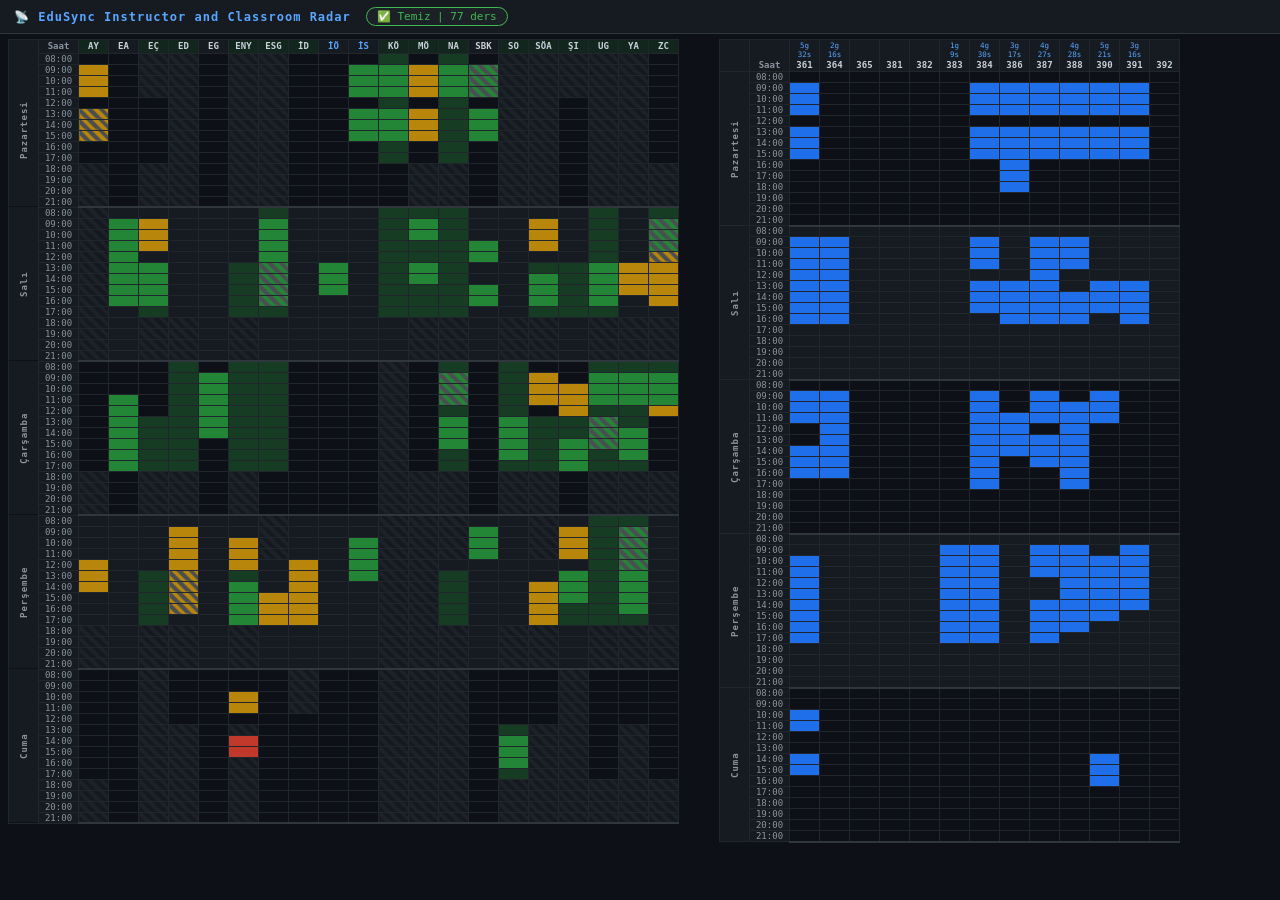
==== commit ade19621: "İSG 390->388" ====
--- a/2627-1-guz/radar_dashboard.html
+++ b/2627-1-guz/radar_dashboard.html
@@ -215,7 +215,7 @@
     </div>
     <div>
         <table class="radar-table" id="table-oda">
-            <thead><tr><th style="width:30px;min-width:30px;max-width:30px;"></th><th style="width:40px;min-width:40px;max-width:40px;color:#8b949e;">Saat</th><th class="radar-th" style="color:#c9d1d9;" data-col="LAB-361" data-info="&lt;div class=&quot;tt-hoca&quot;&gt;LAB-361&lt;/div&gt;"><span class="th-stat-days" style="display: block; color: rgb(88, 166, 255);">5g</span><span class="th-stat-hours" style="display: block; color: rgb(88, 166, 255);">32s</span><span class="th-kis">361</span></th><th class="radar-th" style="color:#c9d1d9;" data-col="LAB-364" data-info="&lt;div class=&quot;tt-hoca&quot;&gt;LAB-364&lt;/div&gt;"><span class="th-stat-days" style="display: block; color: rgb(88, 166, 255);">2g</span><span class="th-stat-hours" style="display: block; color: rgb(88, 166, 255);">16s</span><span class="th-kis">364</span></th><th class="radar-th" style="color:#c9d1d9;" data-col="LAB-365" data-info="&lt;div class=&quot;tt-hoca&quot;&gt;LAB-365&lt;/div&gt;"><span class="th-stat-days" style="display: none;"></span><span class="th-stat-hours" style="display: none;"></span><span class="th-kis">365</span></th><th class="radar-th" style="color:#c9d1d9;" data-col="381" data-info="&lt;div class=&quot;tt-hoca&quot;&gt;381&lt;/div&gt;"><span class="th-stat-days" style="display: none;"></span><span class="th-stat-hours" style="display: none;"></span><span class="th-kis">381</span></th><th class="radar-th" style="color:#c9d1d9;" data-col="382" data-info="&lt;div class=&quot;tt-hoca&quot;&gt;382&lt;/div&gt;"><span class="th-stat-days" style="display: none;"></span><span class="th-stat-hours" style="display: none;"></span><span class="th-kis">382</span></th><th class="radar-th" style="color:#c9d1d9;" data-col="383" data-info="&lt;div class=&quot;tt-hoca&quot;&gt;383&lt;/div&gt;"><span class="th-stat-days" style="display: block; color: rgb(88, 166, 255);">1g</span><span class="th-stat-hours" style="display: block; color: rgb(88, 166, 255);">9s</span><span class="th-kis">383</span></th><th class="radar-th" style="color:#c9d1d9;" data-col="384" data-info="&lt;div class=&quot;tt-hoca&quot;&gt;384&lt;/div&gt;"><span class="th-stat-days" style="display: block; color: rgb(88, 166, 255);">4g</span><span class="th-stat-hours" style="display: block; color: rgb(88, 166, 255);">30s</span><span class="th-kis">384</span></th><th class="radar-th" style="color:#c9d1d9;" data-col="386" data-info="&lt;div class=&quot;tt-hoca&quot;&gt;386&lt;/div&gt;"><span class="th-stat-days" style="display: block; color: rgb(88, 166, 255);">3g</span><span class="th-stat-hours" style="display: block; color: rgb(88, 166, 255);">17s</span><span class="th-kis">386</span></th><th class="radar-th" style="color:#c9d1d9;" data-col="387" data-info="&lt;div class=&quot;tt-hoca&quot;&gt;387&lt;/div&gt;"><span class="th-stat-days" style="display: block; color: rgb(88, 166, 255);">4g</span><span class="th-stat-hours" style="display: block; color: rgb(88, 166, 255);">27s</span><span class="th-kis">387</span></th><th class="radar-th" style="color:#c9d1d9;" data-col="388" data-info="&lt;div class=&quot;tt-hoca&quot;&gt;388&lt;/div&gt;"><span class="th-stat-days" style="display: block; color: rgb(88, 166, 255);">4g</span><span class="th-stat-hours" style="display: block; color: rgb(88, 166, 255);">26s</span><span class="th-kis">388</span></th><th class="radar-th" style="color:#c9d1d9;" data-col="390" data-info="&lt;div class=&quot;tt-hoca&quot;&gt;390&lt;/div&gt;"><span class="th-stat-days" style="display: block; color: rgb(88, 166, 255);">5g</span><span class="th-stat-hours" style="display: block; color: rgb(88, 166, 255);">23s</span><span class="th-kis">390</span></th><th class="radar-th" style="color:#c9d1d9;" data-col="391" data-info="&lt;div class=&quot;tt-hoca&quot;&gt;391&lt;/div&gt;"><span class="th-stat-days" style="display: block; color: rgb(88, 166, 255);">3g</span><span class="th-stat-hours" style="display: block; color: rgb(88, 166, 255);">16s</span><span class="th-kis">391</span></th><th class="radar-th" style="color:#c9d1d9;" data-col="392" data-info="&lt;div class=&quot;tt-hoca&quot;&gt;392&lt;/div&gt;"><span class="th-stat-days" style="display: none;"></span><span class="th-stat-hours" style="display: none;"></span><span class="th-kis">392</span></th></tr></thead>
+            <thead><tr><th style="width:30px;min-width:30px;max-width:30px;"></th><th style="width:40px;min-width:40px;max-width:40px;color:#8b949e;">Saat</th><th class="radar-th" style="color:#c9d1d9;" data-col="LAB-361" data-info="&lt;div class=&quot;tt-hoca&quot;&gt;LAB-361&lt;/div&gt;"><span class="th-stat-days" style="display: block; color: rgb(88, 166, 255);">5g</span><span class="th-stat-hours" style="display: block; color: rgb(88, 166, 255);">32s</span><span class="th-kis">361</span></th><th class="radar-th" style="color:#c9d1d9;" data-col="LAB-364" data-info="&lt;div class=&quot;tt-hoca&quot;&gt;LAB-364&lt;/div&gt;"><span class="th-stat-days" style="display: block; color: rgb(88, 166, 255);">2g</span><span class="th-stat-hours" style="display: block; color: rgb(88, 166, 255);">16s</span><span class="th-kis">364</span></th><th class="radar-th" style="color:#c9d1d9;" data-col="LAB-365" data-info="&lt;div class=&quot;tt-hoca&quot;&gt;LAB-365&lt;/div&gt;"><span class="th-stat-days" style="display: none;"></span><span class="th-stat-hours" style="display: none;"></span><span class="th-kis">365</span></th><th class="radar-th" style="color:#c9d1d9;" data-col="381" data-info="&lt;div class=&quot;tt-hoca&quot;&gt;381&lt;/div&gt;"><span class="th-stat-days" style="display: none;"></span><span class="th-stat-hours" style="display: none;"></span><span class="th-kis">381</span></th><th class="radar-th" style="color:#c9d1d9;" data-col="382" data-info="&lt;div class=&quot;tt-hoca&quot;&gt;382&lt;/div&gt;"><span class="th-stat-days" style="display: none;"></span><span class="th-stat-hours" style="display: none;"></span><span class="th-kis">382</span></th><th class="radar-th" style="color:#c9d1d9;" data-col="383" data-info="&lt;div class=&quot;tt-hoca&quot;&gt;383&lt;/div&gt;"><span class="th-stat-days" style="display: block; color: rgb(88, 166, 255);">1g</span><span class="th-stat-hours" style="display: block; color: rgb(88, 166, 255);">9s</span><span class="th-kis">383</span></th><th class="radar-th" style="color:#c9d1d9;" data-col="384" data-info="&lt;div class=&quot;tt-hoca&quot;&gt;384&lt;/div&gt;"><span class="th-stat-days" style="display: block; color: rgb(88, 166, 255);">4g</span><span class="th-stat-hours" style="display: block; color: rgb(88, 166, 255);">30s</span><span class="th-kis">384</span></th><th class="radar-th" style="color:#c9d1d9;" data-col="386" data-info="&lt;div class=&quot;tt-hoca&quot;&gt;386&lt;/div&gt;"><span class="th-stat-days" style="display: block; color: rgb(88, 166, 255);">3g</span><span class="th-stat-hours" style="display: block; color: rgb(88, 166, 255);">17s</span><span class="th-kis">386</span></th><th class="radar-th" style="color:#c9d1d9;" data-col="387" data-info="&lt;div class=&quot;tt-hoca&quot;&gt;387&lt;/div&gt;"><span class="th-stat-days" style="display: block; color: rgb(88, 166, 255);">4g</span><span class="th-stat-hours" style="display: block; color: rgb(88, 166, 255);">27s</span><span class="th-kis">387</span></th><th class="radar-th" style="color:#c9d1d9;" data-col="388" data-info="&lt;div class=&quot;tt-hoca&quot;&gt;388&lt;/div&gt;"><span class="th-stat-days" style="display: block; color: rgb(88, 166, 255);">4g</span><span class="th-stat-hours" style="display: block; color: rgb(88, 166, 255);">28s</span><span class="th-kis">388</span></th><th class="radar-th" style="color:#c9d1d9;" data-col="390" data-info="&lt;div class=&quot;tt-hoca&quot;&gt;390&lt;/div&gt;"><span class="th-stat-days" style="display: block; color: rgb(88, 166, 255);">5g</span><span class="th-stat-hours" style="display: block; color: rgb(88, 166, 255);">21s</span><span class="th-kis">390</span></th><th class="radar-th" style="color:#c9d1d9;" data-col="391" data-info="&lt;div class=&quot;tt-hoca&quot;&gt;391&lt;/div&gt;"><span class="th-stat-days" style="display: block; color: rgb(88, 166, 255);">3g</span><span class="th-stat-hours" style="display: block; color: rgb(88, 166, 255);">16s</span><span class="th-kis">391</span></th><th class="radar-th" style="color:#c9d1d9;" data-col="392" data-info="&lt;div class=&quot;tt-hoca&quot;&gt;392&lt;/div&gt;"><span class="th-stat-days" style="display: none;"></span><span class="th-stat-hours" style="display: none;"></span><span class="th-kis">392</span></th></tr></thead>
             <tbody><tr><td rowspan="14" style="writing-mode:vertical-rl;transform:rotate(180deg);text-align:center;font-weight:bold;width:30px;min-width:30px;max-width:30px;background:#161b22;color:#8b949e;border:1px solid #21262d;font-size:9px;letter-spacing:1px;">Pazartesi</td><td style="width:40px;min-width:40px;max-width:40px;text-align:center;background:#161b22;color:#8b949e;font-size:9px;border:1px solid #21262d;">08:00</td><td class="slot" data-type="oda" data-day="Pazartesi" data-hour="8" data-col="LAB-361"></td><td class="slot" data-type="oda" data-day="Pazartesi" data-hour="8" data-col="LAB-364"></td><td class="slot" data-type="oda" data-day="Pazartesi" data-hour="8" data-col="LAB-365"></td><td class="slot" data-type="oda" data-day="Pazartesi" data-hour="8" data-col="381"></td><td class="slot" data-type="oda" data-day="Pazartesi" data-hour="8" data-col="382"></td><td class="slot" data-type="oda" data-day="Pazartesi" data-hour="8" data-col="383"></td><td class="slot" data-type="oda" data-day="Pazartesi" data-hour="8" data-col="384"></td><td class="slot" data-type="oda" data-day="Pazartesi" data-hour="8" data-col="386"></td><td class="slot" data-type="oda" data-day="Pazartesi" data-hour="8" data-col="387"></td><td class="slot" data-type="oda" data-day="Pazartesi" data-hour="8" data-col="388"></td><td class="slot" data-type="oda" data-day="Pazartesi" data-hour="8" data-col="390"></td><td class="slot" data-type="oda" data-day="Pazartesi" data-hour="8" data-col="391"></td><td class="slot" data-type="oda" data-day="Pazartesi" data-hour="8" data-col="392"></td></tr>
 <tr><td style="width:40px;min-width:40px;max-width:40px;text-align:center;background:#161b22;color:#8b949e;font-size:9px;border:1px solid #21262d;">09:00</td><td class="slot bg-room" data-type="oda" data-day="Pazartesi" data-hour="9" data-col="LAB-361" data-info="&lt;div class=&quot;tt-kod&quot;&gt;152111022-A&lt;/div&gt;&lt;div class=&quot;tt-adi&quot;&gt;INTRODUCTION TO PROGRAMMING&lt;/div&gt;&lt;div class=&quot;tt-hoca&quot;&gt;Dr. Öğr. Üyesi İbrahim SAVRAN&lt;/div&gt;&lt;div class=&quot;tt-meta&quot;&gt;Pazartesi 09:00 - LAB-361&lt;/div&gt;"></td><td class="slot" data-type="oda" data-day="Pazartesi" data-hour="9" data-col="LAB-364"></td><td class="slot" data-type="oda" data-day="Pazartesi" data-hour="9" data-col="LAB-365"></td><td class="slot" data-type="oda" data-day="Pazartesi" data-hour="9" data-col="381"></td><td class="slot" data-type="oda" data-day="Pazartesi" data-hour="9" data-col="382"></td><td class="slot" data-type="oda" data-day="Pazartesi" data-hour="9" data-col="383"></td><td class="slot bg-room" data-type="oda" data-day="Pazartesi" data-hour="9" data-col="384" data-info="&lt;div class=&quot;tt-kod&quot;&gt;503001503-A&lt;/div&gt;&lt;div class=&quot;tt-adi&quot;&gt;PARALEL BİLGİSAYAR YAPILARI VE İŞLEME&lt;/div&gt;&lt;div class=&quot;tt-hoca&quot;&gt;Doç. Dr. Nihat ADAR&lt;/div&gt;&lt;div class=&quot;tt-meta&quot;&gt;Pazartesi 09:00 - 384&lt;/div&gt;"></td><td class="slot bg-room" data-type="oda" data-day="Pazartesi" data-hour="9" data-col="386" data-info="&lt;div class=&quot;tt-kod&quot;&gt;152115016-A&lt;/div&gt;&lt;div class=&quot;tt-adi&quot;&gt;VERİ TABANI YÖNETİM SİSTEMLERİ&lt;/div&gt;&lt;div class=&quot;tt-meta&quot;&gt;🤝 Doç. Dr. Sinem BOZKURT KESER, Prof. Dr. Ahmet YAZICI&lt;/div&gt;&lt;div class=&quot;tt-hoca&quot;&gt;Prof. Dr. Ahmet YAZICI&lt;/div&gt;&lt;div class=&quot;tt-meta&quot;&gt;Pazartesi 09:00 - 386&lt;/div&gt;"></td><td class="slot bg-room" data-type="oda" data-day="Pazartesi" data-hour="9" data-col="387" data-info="&lt;div class=&quot;tt-kod&quot;&gt;152115024-A&lt;/div&gt;&lt;div class=&quot;tt-adi&quot;&gt;INTRODUCTION TO MICROCOMPUTERS&lt;/div&gt;&lt;div class=&quot;tt-hoca&quot;&gt;Prof. Dr. Metin ÖZKAN&lt;/div&gt;&lt;div class=&quot;tt-meta&quot;&gt;Pazartesi 09:00 - 387&lt;/div&gt;"></td><td class="slot bg-room" data-type="oda" data-day="Pazartesi" data-hour="9" data-col="388" data-info="&lt;div class=&quot;tt-kod&quot;&gt;152113019-A&lt;/div&gt;&lt;div class=&quot;tt-adi&quot;&gt;DIFFERENTIAL EQUATIONS&lt;/div&gt;&lt;div class=&quot;tt-meta&quot;&gt;Pazartesi 09:00 - 388&lt;/div&gt;"></td><td class="slot bg-room" data-type="oda" data-day="Pazartesi" data-hour="9" data-col="390" data-info="&lt;div class=&quot;tt-kod&quot;&gt;152117135-A&lt;/div&gt;&lt;div class=&quot;tt-adi&quot;&gt;IMAGE PROCESSING&lt;/div&gt;&lt;div class=&quot;tt-hoca&quot;&gt;Prof. Dr. Kemal ÖZKAN&lt;/div&gt;&lt;div class=&quot;tt-meta&quot;&gt;Pazartesi 09:00 - 390&lt;/div&gt;"></td><td class="slot bg-room" data-type="oda" data-day="Pazartesi" data-hour="9" data-col="391" data-info="&lt;div class=&quot;tt-kod&quot;&gt;152111023-B&lt;/div&gt;&lt;div class=&quot;tt-adi&quot;&gt;ADVANCED READING AND WRITING&lt;/div&gt;&lt;div class=&quot;tt-meta&quot;&gt;Pazartesi 09:00 - 391&lt;/div&gt;"></td><td class="slot" data-type="oda" data-day="Pazartesi" data-hour="9" data-col="392"></td></tr>
 <tr><td style="width:40px;min-width:40px;max-width:40px;text-align:center;background:#161b22;color:#8b949e;font-size:9px;border:1px solid #21262d;">10:00</td><td class="slot bg-room" data-type="oda" data-day="Pazartesi" data-hour="10" data-col="LAB-361" data-info="&lt;div class=&quot;tt-kod&quot;&gt;152111022-A&lt;/div&gt;&lt;div class=&quot;tt-adi&quot;&gt;INTRODUCTION TO PROGRAMMING&lt;/div&gt;&lt;div class=&quot;tt-hoca&quot;&gt;Dr. Öğr. Üyesi İbrahim SAVRAN&lt;/div&gt;&lt;div class=&quot;tt-meta&quot;&gt;Pazartesi 10:00 - LAB-361&lt;/div&gt;"></td><td class="slot" data-type="oda" data-day="Pazartesi" data-hour="10" data-col="LAB-364"></td><td class="slot" data-type="oda" data-day="Pazartesi" data-hour="10" data-col="LAB-365"></td><td class="slot" data-type="oda" data-day="Pazartesi" data-hour="10" data-col="381"></td><td class="slot" data-type="oda" data-day="Pazartesi" data-hour="10" data-col="382"></td><td class="slot" data-type="oda" data-day="Pazartesi" data-hour="10" data-col="383"></td><td class="slot bg-room" data-type="oda" data-day="Pazartesi" data-hour="10" data-col="384" data-info="&lt;div class=&quot;tt-kod&quot;&gt;503001503-A&lt;/div&gt;&lt;div class=&quot;tt-adi&quot;&gt;PARALEL BİLGİSAYAR YAPILARI VE İŞLEME&lt;/div&gt;&lt;div class=&quot;tt-hoca&quot;&gt;Doç. Dr. Nihat ADAR&lt;/div&gt;&lt;div class=&quot;tt-meta&quot;&gt;Pazartesi 10:00 - 384&lt;/div&gt;"></td><td class="slot bg-room" data-type="oda" data-day="Pazartesi" data-hour="10" data-col="386" data-info="&lt;div class=&quot;tt-kod&quot;&gt;152115016-A&lt;/div&gt;&lt;div class=&quot;tt-adi&quot;&gt;VERİ TABANI YÖNETİM SİSTEMLERİ&lt;/div&gt;&lt;div class=&quot;tt-meta&quot;&gt;🤝 Doç. Dr. Sinem BOZKURT KESER, Prof. Dr. Ahmet YAZICI&lt;/div&gt;&lt;div class=&quot;tt-hoca&quot;&gt;Prof. Dr. Ahmet YAZICI&lt;/div&gt;&lt;div class=&quot;tt-meta&quot;&gt;Pazartesi 10:00 - 386&lt;/div&gt;"></td><td class="slot bg-room" data-type="oda" data-day="Pazartesi" data-hour="10" data-col="387" data-info="&lt;div class=&quot;tt-kod&quot;&gt;152115024-A&lt;/div&gt;&lt;div class=&quot;tt-adi&quot;&gt;INTRODUCTION TO MICROCOMPUTERS&lt;/div&gt;&lt;div class=&quot;tt-hoca&quot;&gt;Prof. Dr. Metin ÖZKAN&lt;/div&gt;&lt;div class=&quot;tt-meta&quot;&gt;Pazartesi 10:00 - 387&lt;/div&gt;"></td><td class="slot bg-room" data-type="oda" data-day="Pazartesi" data-hour="10" data-col="388" data-info="&lt;div class=&quot;tt-kod&quot;&gt;152113019-A&lt;/div&gt;&lt;div class=&quot;tt-adi&quot;&gt;DIFFERENTIAL EQUATIONS&lt;/div&gt;&lt;div class=&quot;tt-meta&quot;&gt;Pazartesi 10:00 - 388&lt;/div&gt;"></td><td class="slot bg-room" data-type="oda" data-day="Pazartesi" data-hour="10" data-col="390" data-info="&lt;div class=&quot;tt-kod&quot;&gt;152117135-A&lt;/div&gt;&lt;div class=&quot;tt-adi&quot;&gt;IMAGE PROCESSING&lt;/div&gt;&lt;div class=&quot;tt-hoca&quot;&gt;Prof. Dr. Kemal ÖZKAN&lt;/div&gt;&lt;div class=&quot;tt-meta&quot;&gt;Pazartesi 10:00 - 390&lt;/div&gt;"></td><td class="slot bg-room" data-type="oda" data-day="Pazartesi" data-hour="10" data-col="391" data-info="&lt;div class=&quot;tt-kod&quot;&gt;152111023-B&lt;/div&gt;&lt;div class=&quot;tt-adi&quot;&gt;ADVANCED READING AND WRITING&lt;/div&gt;&lt;div class=&quot;tt-meta&quot;&gt;Pazartesi 10:00 - 391&lt;/div&gt;"></td><td class="slot" data-type="oda" data-day="Pazartesi" data-hour="10" data-col="392"></td></tr>
@@ -249,8 +249,8 @@
 <tr><td style="width:40px;min-width:40px;max-width:40px;text-align:center;background:#161b22;color:#8b949e;font-size:9px;border:1px solid #21262d;">10:00</td><td class="slot bg-room" data-type="oda" data-day="Çarşamba" data-hour="10" data-col="LAB-361" data-info="&lt;div class=&quot;tt-kod&quot;&gt;152111021-A&lt;/div&gt;&lt;div class=&quot;tt-adi&quot;&gt;MÜHENDİSLİK GRAFİĞİ&lt;/div&gt;&lt;div class=&quot;tt-hoca&quot;&gt;Doç. Dr. Yıldıray ANAGÜN&lt;/div&gt;&lt;div class=&quot;tt-meta&quot;&gt;Çarşamba 10:00 - LAB-361&lt;/div&gt;"></td><td class="slot bg-room" data-type="oda" data-day="Çarşamba" data-hour="10" data-col="LAB-364" data-info="&lt;div class=&quot;tt-kod&quot;&gt;152117121-A&lt;/div&gt;&lt;div class=&quot;tt-adi&quot;&gt;INTRODUCTION TO WIRELESS SENSOR NETWORKS&lt;/div&gt;&lt;div class=&quot;tt-hoca&quot;&gt;Dr. Öğr. Üyesi Zuhal CAN&lt;/div&gt;&lt;div class=&quot;tt-meta&quot;&gt;Çarşamba 10:00 - LAB-364&lt;/div&gt;"></td><td class="slot" data-type="oda" data-day="Çarşamba" data-hour="10" data-col="LAB-365"></td><td class="slot" data-type="oda" data-day="Çarşamba" data-hour="10" data-col="381"></td><td class="slot" data-type="oda" data-day="Çarşamba" data-hour="10" data-col="382"></td><td class="slot" data-type="oda" data-day="Çarşamba" data-hour="10" data-col="383"></td><td class="slot bg-room" data-type="oda" data-day="Çarşamba" data-hour="10" data-col="384" data-info="&lt;div class=&quot;tt-kod&quot;&gt;503002513-A&lt;/div&gt;&lt;div class=&quot;tt-adi&quot;&gt;NEDENSEL ÇİZGELER&lt;/div&gt;&lt;div class=&quot;tt-hoca&quot;&gt;Dr. Öğr. Üyesi Serel AKYOL&lt;/div&gt;&lt;div class=&quot;tt-meta&quot;&gt;Çarşamba 10:00 - 384&lt;/div&gt;"></td><td class="slot" data-type="oda" data-day="Çarşamba" data-hour="10" data-col="386"></td><td class="slot bg-room" data-type="oda" data-day="Çarşamba" data-hour="10" data-col="387" data-info="&lt;div class=&quot;tt-kod&quot;&gt;152115026-A&lt;/div&gt;&lt;div class=&quot;tt-adi&quot;&gt;YAZILIM MÜHENDİSLİĞİ&lt;/div&gt;&lt;div class=&quot;tt-meta&quot;&gt;🤝 Dr. Öğr. Üyesi Uğur GÜREL, Doç. Dr. Nihat ADAR&lt;/div&gt;&lt;div class=&quot;tt-hoca&quot;&gt;Dr. Öğr. Üyesi Uğur GÜREL&lt;/div&gt;&lt;div class=&quot;tt-meta&quot;&gt;Çarşamba 10:00 - 387&lt;/div&gt;"></td><td class="slot bg-room" data-type="oda" data-day="Çarşamba" data-hour="10" data-col="388" data-info="&lt;div class=&quot;tt-kod&quot;&gt;152113023-A&lt;/div&gt;&lt;div class=&quot;tt-adi&quot;&gt;NUMERICAL METHODS&lt;/div&gt;&lt;div class=&quot;tt-hoca&quot;&gt;Doç. Dr. Şahin IŞIK&lt;/div&gt;&lt;div class=&quot;tt-meta&quot;&gt;Çarşamba 10:00 - 388&lt;/div&gt;"></td><td class="slot bg-room" data-type="oda" data-day="Çarşamba" data-hour="10" data-col="390" data-info="&lt;div class=&quot;tt-kod&quot;&gt;152117133-A&lt;/div&gt;&lt;div class=&quot;tt-adi&quot;&gt;MAKİNE ÖĞRENMESİ&lt;/div&gt;&lt;div class=&quot;tt-hoca&quot;&gt;Prof. Dr. Eyyüp GÜLBANDILAR&lt;/div&gt;&lt;div class=&quot;tt-meta&quot;&gt;Çarşamba 10:00 - 390&lt;/div&gt;"></td><td class="slot" data-type="oda" data-day="Çarşamba" data-hour="10" data-col="391"></td><td class="slot" data-type="oda" data-day="Çarşamba" data-hour="10" data-col="392"></td></tr>
 <tr><td style="width:40px;min-width:40px;max-width:40px;text-align:center;background:#161b22;color:#8b949e;font-size:9px;border:1px solid #21262d;">11:00</td><td class="slot bg-room" data-type="oda" data-day="Çarşamba" data-hour="11" data-col="LAB-361" data-info="&lt;div class=&quot;tt-kod&quot;&gt;152111021-A&lt;/div&gt;&lt;div class=&quot;tt-adi&quot;&gt;MÜHENDİSLİK GRAFİĞİ&lt;/div&gt;&lt;div class=&quot;tt-hoca&quot;&gt;Doç. Dr. Yıldıray ANAGÜN&lt;/div&gt;&lt;div class=&quot;tt-meta&quot;&gt;Çarşamba 11:00 - LAB-361&lt;/div&gt;"></td><td class="slot bg-room" data-type="oda" data-day="Çarşamba" data-hour="11" data-col="LAB-364" data-info="&lt;div class=&quot;tt-kod&quot;&gt;152117121-A&lt;/div&gt;&lt;div class=&quot;tt-adi&quot;&gt;INTRODUCTION TO WIRELESS SENSOR NETWORKS&lt;/div&gt;&lt;div class=&quot;tt-hoca&quot;&gt;Dr. Öğr. Üyesi Zuhal CAN&lt;/div&gt;&lt;div class=&quot;tt-meta&quot;&gt;Çarşamba 11:00 - LAB-364&lt;/div&gt;"></td><td class="slot" data-type="oda" data-day="Çarşamba" data-hour="11" data-col="LAB-365"></td><td class="slot" data-type="oda" data-day="Çarşamba" data-hour="11" data-col="381"></td><td class="slot" data-type="oda" data-day="Çarşamba" data-hour="11" data-col="382"></td><td class="slot" data-type="oda" data-day="Çarşamba" data-hour="11" data-col="383"></td><td class="slot bg-room" data-type="oda" data-day="Çarşamba" data-hour="11" data-col="384" data-info="&lt;div class=&quot;tt-kod&quot;&gt;503002513-A&lt;/div&gt;&lt;div class=&quot;tt-adi&quot;&gt;NEDENSEL ÇİZGELER&lt;/div&gt;&lt;div class=&quot;tt-hoca&quot;&gt;Dr. Öğr. Üyesi Serel AKYOL&lt;/div&gt;&lt;div class=&quot;tt-meta&quot;&gt;Çarşamba 11:00 - 384&lt;/div&gt;"></td><td class="slot bg-room" data-type="oda" data-day="Çarşamba" data-hour="11" data-col="386" data-info="&lt;div class=&quot;tt-kod&quot;&gt;152111017-A-P2&lt;/div&gt;&lt;div class=&quot;tt-adi&quot;&gt;CALCULUS I&lt;/div&gt;&lt;div class=&quot;tt-hoca&quot;&gt;Dr. Öğr. Üyesi Emrah ATILGAN&lt;/div&gt;&lt;div class=&quot;tt-meta&quot;&gt;Çarşamba 11:00 - 386&lt;/div&gt;"></td><td class="slot bg-room" data-type="oda" data-day="Çarşamba" data-hour="11" data-col="387" data-info="&lt;div class=&quot;tt-kod&quot;&gt;152115026-A&lt;/div&gt;&lt;div class=&quot;tt-adi&quot;&gt;YAZILIM MÜHENDİSLİĞİ&lt;/div&gt;&lt;div class=&quot;tt-meta&quot;&gt;🤝 Dr. Öğr. Üyesi Uğur GÜREL, Doç. Dr. Nihat ADAR&lt;/div&gt;&lt;div class=&quot;tt-hoca&quot;&gt;Dr. Öğr. Üyesi Uğur GÜREL&lt;/div&gt;&lt;div class=&quot;tt-meta&quot;&gt;Çarşamba 11:00 - 387&lt;/div&gt;"></td><td class="slot bg-room" data-type="oda" data-day="Çarşamba" data-hour="11" data-col="388" data-info="&lt;div class=&quot;tt-kod&quot;&gt;152113023-A&lt;/div&gt;&lt;div class=&quot;tt-adi&quot;&gt;NUMERICAL METHODS&lt;/div&gt;&lt;div class=&quot;tt-hoca&quot;&gt;Doç. Dr. Şahin IŞIK&lt;/div&gt;&lt;div class=&quot;tt-meta&quot;&gt;Çarşamba 11:00 - 388&lt;/div&gt;"></td><td class="slot bg-room" data-type="oda" data-day="Çarşamba" data-hour="11" data-col="390" data-info="&lt;div class=&quot;tt-kod&quot;&gt;152117133-A&lt;/div&gt;&lt;div class=&quot;tt-adi&quot;&gt;MAKİNE ÖĞRENMESİ&lt;/div&gt;&lt;div class=&quot;tt-hoca&quot;&gt;Prof. Dr. Eyyüp GÜLBANDILAR&lt;/div&gt;&lt;div class=&quot;tt-meta&quot;&gt;Çarşamba 11:00 - 390&lt;/div&gt;"></td><td class="slot" data-type="oda" data-day="Çarşamba" data-hour="11" data-col="391"></td><td class="slot" data-type="oda" data-day="Çarşamba" data-hour="11" data-col="392"></td></tr>
 <tr><td style="width:40px;min-width:40px;max-width:40px;text-align:center;background:#161b22;color:#8b949e;font-size:9px;border:1px solid #21262d;">12:00</td><td class="slot" data-type="oda" data-day="Çarşamba" data-hour="12" data-col="LAB-361"></td><td class="slot bg-room" data-type="oda" data-day="Çarşamba" data-hour="12" data-col="LAB-364" data-info="&lt;div class=&quot;tt-kod&quot;&gt;152117121-A&lt;/div&gt;&lt;div class=&quot;tt-adi&quot;&gt;INTRODUCTION TO WIRELESS SENSOR NETWORKS&lt;/div&gt;&lt;div class=&quot;tt-hoca&quot;&gt;Dr. Öğr. Üyesi Zuhal CAN&lt;/div&gt;&lt;div class=&quot;tt-meta&quot;&gt;Çarşamba 12:00 - LAB-364&lt;/div&gt;"></td><td class="slot" data-type="oda" data-day="Çarşamba" data-hour="12" data-col="LAB-365"></td><td class="slot" data-type="oda" data-day="Çarşamba" data-hour="12" data-col="381"></td><td class="slot" data-type="oda" data-day="Çarşamba" data-hour="12" data-col="382"></td><td class="slot" data-type="oda" data-day="Çarşamba" data-hour="12" data-col="383"></td><td class="slot bg-room" data-type="oda" data-day="Çarşamba" data-hour="12" data-col="384" data-info="&lt;div class=&quot;tt-kod&quot;&gt;503001507-A&lt;/div&gt;&lt;div class=&quot;tt-adi&quot;&gt;BİLGİ ERİŞİM SİSTEMLERİ&lt;/div&gt;&lt;div class=&quot;tt-hoca&quot;&gt;Prof. Dr. Eyyüp GÜLBANDILAR&lt;/div&gt;&lt;div class=&quot;tt-meta&quot;&gt;Çarşamba 12:00 - 384&lt;/div&gt;"></td><td class="slot bg-room" data-type="oda" data-day="Çarşamba" data-hour="12" data-col="386" data-info="&lt;div class=&quot;tt-kod&quot;&gt;152111017-A-P2&lt;/div&gt;&lt;div class=&quot;tt-adi&quot;&gt;CALCULUS I&lt;/div&gt;&lt;div class=&quot;tt-hoca&quot;&gt;Dr. Öğr. Üyesi Emrah ATILGAN&lt;/div&gt;&lt;div class=&quot;tt-meta&quot;&gt;Çarşamba 12:00 - 386&lt;/div&gt;"></td><td class="slot" data-type="oda" data-day="Çarşamba" data-hour="12" data-col="387"></td><td class="slot bg-room" data-type="oda" data-day="Çarşamba" data-hour="12" data-col="388" data-info="&lt;div class=&quot;tt-kod&quot;&gt;152113023-A&lt;/div&gt;&lt;div class=&quot;tt-adi&quot;&gt;NUMERICAL METHODS&lt;/div&gt;&lt;div class=&quot;tt-hoca&quot;&gt;Doç. Dr. Şahin IŞIK&lt;/div&gt;&lt;div class=&quot;tt-meta&quot;&gt;Çarşamba 12:00 - 388&lt;/div&gt;"></td><td class="slot" data-type="oda" data-day="Çarşamba" data-hour="12" data-col="390"></td><td class="slot" data-type="oda" data-day="Çarşamba" data-hour="12" data-col="391"></td><td class="slot" data-type="oda" data-day="Çarşamba" data-hour="12" data-col="392"></td></tr>
-<tr><td style="width:40px;min-width:40px;max-width:40px;text-align:center;background:#161b22;color:#8b949e;font-size:9px;border:1px solid #21262d;">13:00</td><td class="slot" data-type="oda" data-day="Çarşamba" data-hour="13" data-col="LAB-361"></td><td class="slot bg-room" data-type="oda" data-day="Çarşamba" data-hour="13" data-col="LAB-364" data-info="&lt;div class=&quot;tt-kod&quot;&gt;152117107-A&lt;/div&gt;&lt;div class=&quot;tt-adi&quot;&gt;INTRODUCTION TO ARTIFICIAL INTELLIGENCE&lt;/div&gt;&lt;div class=&quot;tt-hoca&quot;&gt;Dr. Öğr. Üyesi Savaş OKYAY&lt;/div&gt;&lt;div class=&quot;tt-meta&quot;&gt;Çarşamba 13:00 - LAB-364&lt;/div&gt;"></td><td class="slot" data-type="oda" data-day="Çarşamba" data-hour="13" data-col="LAB-365"></td><td class="slot" data-type="oda" data-day="Çarşamba" data-hour="13" data-col="381"></td><td class="slot" data-type="oda" data-day="Çarşamba" data-hour="13" data-col="382"></td><td class="slot" data-type="oda" data-day="Çarşamba" data-hour="13" data-col="383"></td><td class="slot bg-room" data-type="oda" data-day="Çarşamba" data-hour="13" data-col="384" data-info="&lt;div class=&quot;tt-kod&quot;&gt;503001507-A&lt;/div&gt;&lt;div class=&quot;tt-adi&quot;&gt;BİLGİ ERİŞİM SİSTEMLERİ&lt;/div&gt;&lt;div class=&quot;tt-hoca&quot;&gt;Prof. Dr. Eyyüp GÜLBANDILAR&lt;/div&gt;&lt;div class=&quot;tt-meta&quot;&gt;Çarşamba 13:00 - 384&lt;/div&gt;"></td><td class="slot bg-room" data-type="oda" data-day="Çarşamba" data-hour="13" data-col="386" data-info="&lt;div class=&quot;tt-kod&quot;&gt;152111017-B-P2&lt;/div&gt;&lt;div class=&quot;tt-adi&quot;&gt;CALCULUS I&lt;/div&gt;&lt;div class=&quot;tt-hoca&quot;&gt;Dr. Öğr. Üyesi Emrah ATILGAN&lt;/div&gt;&lt;div class=&quot;tt-meta&quot;&gt;Çarşamba 13:00 - 386&lt;/div&gt;"></td><td class="slot bg-room" data-type="oda" data-day="Çarşamba" data-hour="13" data-col="387" data-info="&lt;div class=&quot;tt-kod&quot;&gt;152115026-B&lt;/div&gt;&lt;div class=&quot;tt-adi&quot;&gt;YAZILIM MÜHENDİSLİĞİ&lt;/div&gt;&lt;div class=&quot;tt-meta&quot;&gt;🤝 Dr. Öğr. Üyesi Uğur GÜREL, Doç. Dr. Nihat ADAR&lt;/div&gt;&lt;div class=&quot;tt-hoca&quot;&gt;Doç. Dr. Nihat ADAR&lt;/div&gt;&lt;div class=&quot;tt-meta&quot;&gt;Çarşamba 13:00 - 387&lt;/div&gt;"></td><td class="slot" data-type="oda" data-day="Çarşamba" data-hour="13" data-col="388"></td><td class="slot bg-room" data-type="oda" data-day="Çarşamba" data-hour="13" data-col="390" data-info="&lt;div class=&quot;tt-kod&quot;&gt;152113026-A&lt;/div&gt;&lt;div class=&quot;tt-adi&quot;&gt;İŞ SAĞLIĞI VE GÜVENLİĞİ I&lt;/div&gt;&lt;div class=&quot;tt-meta&quot;&gt;Çarşamba 13:00 - 390&lt;/div&gt;"></td><td class="slot" data-type="oda" data-day="Çarşamba" data-hour="13" data-col="391"></td><td class="slot" data-type="oda" data-day="Çarşamba" data-hour="13" data-col="392"></td></tr>
-<tr><td style="width:40px;min-width:40px;max-width:40px;text-align:center;background:#161b22;color:#8b949e;font-size:9px;border:1px solid #21262d;">14:00</td><td class="slot bg-room" data-type="oda" data-day="Çarşamba" data-hour="14" data-col="LAB-361" data-info="&lt;div class=&quot;tt-kod&quot;&gt;152111021-B&lt;/div&gt;&lt;div class=&quot;tt-adi&quot;&gt;MÜHENDİSLİK GRAFİĞİ&lt;/div&gt;&lt;div class=&quot;tt-hoca&quot;&gt;Doç. Dr. Yıldıray ANAGÜN&lt;/div&gt;&lt;div class=&quot;tt-meta&quot;&gt;Çarşamba 14:00 - LAB-361&lt;/div&gt;"></td><td class="slot bg-room" data-type="oda" data-day="Çarşamba" data-hour="14" data-col="LAB-364" data-info="&lt;div class=&quot;tt-kod&quot;&gt;152117107-A&lt;/div&gt;&lt;div class=&quot;tt-adi&quot;&gt;INTRODUCTION TO ARTIFICIAL INTELLIGENCE&lt;/div&gt;&lt;div class=&quot;tt-hoca&quot;&gt;Dr. Öğr. Üyesi Savaş OKYAY&lt;/div&gt;&lt;div class=&quot;tt-meta&quot;&gt;Çarşamba 14:00 - LAB-364&lt;/div&gt;"></td><td class="slot" data-type="oda" data-day="Çarşamba" data-hour="14" data-col="LAB-365"></td><td class="slot" data-type="oda" data-day="Çarşamba" data-hour="14" data-col="381"></td><td class="slot" data-type="oda" data-day="Çarşamba" data-hour="14" data-col="382"></td><td class="slot" data-type="oda" data-day="Çarşamba" data-hour="14" data-col="383"></td><td class="slot bg-room" data-type="oda" data-day="Çarşamba" data-hour="14" data-col="384" data-info="&lt;div class=&quot;tt-kod&quot;&gt;503001507-A&lt;/div&gt;&lt;div class=&quot;tt-adi&quot;&gt;BİLGİ ERİŞİM SİSTEMLERİ&lt;/div&gt;&lt;div class=&quot;tt-hoca&quot;&gt;Prof. Dr. Eyyüp GÜLBANDILAR&lt;/div&gt;&lt;div class=&quot;tt-meta&quot;&gt;Çarşamba 14:00 - 384&lt;/div&gt;"></td><td class="slot bg-room" data-type="oda" data-day="Çarşamba" data-hour="14" data-col="386" data-info="&lt;div class=&quot;tt-kod&quot;&gt;152111017-B-P2&lt;/div&gt;&lt;div class=&quot;tt-adi&quot;&gt;CALCULUS I&lt;/div&gt;&lt;div class=&quot;tt-hoca&quot;&gt;Dr. Öğr. Üyesi Emrah ATILGAN&lt;/div&gt;&lt;div class=&quot;tt-meta&quot;&gt;Çarşamba 14:00 - 386&lt;/div&gt;"></td><td class="slot bg-room" data-type="oda" data-day="Çarşamba" data-hour="14" data-col="387" data-info="&lt;div class=&quot;tt-kod&quot;&gt;152115026-B&lt;/div&gt;&lt;div class=&quot;tt-adi&quot;&gt;YAZILIM MÜHENDİSLİĞİ&lt;/div&gt;&lt;div class=&quot;tt-meta&quot;&gt;🤝 Dr. Öğr. Üyesi Uğur GÜREL, Doç. Dr. Nihat ADAR&lt;/div&gt;&lt;div class=&quot;tt-hoca&quot;&gt;Doç. Dr. Nihat ADAR&lt;/div&gt;&lt;div class=&quot;tt-meta&quot;&gt;Çarşamba 14:00 - 387&lt;/div&gt;"></td><td class="slot" data-type="oda" data-day="Çarşamba" data-hour="14" data-col="388"></td><td class="slot bg-room" data-type="oda" data-day="Çarşamba" data-hour="14" data-col="390" data-info="&lt;div class=&quot;tt-kod&quot;&gt;152113026-A&lt;/div&gt;&lt;div class=&quot;tt-adi&quot;&gt;İŞ SAĞLIĞI VE GÜVENLİĞİ I&lt;/div&gt;&lt;div class=&quot;tt-meta&quot;&gt;Çarşamba 14:00 - 390&lt;/div&gt;"></td><td class="slot" data-type="oda" data-day="Çarşamba" data-hour="14" data-col="391"></td><td class="slot" data-type="oda" data-day="Çarşamba" data-hour="14" data-col="392"></td></tr>
+<tr><td style="width:40px;min-width:40px;max-width:40px;text-align:center;background:#161b22;color:#8b949e;font-size:9px;border:1px solid #21262d;">13:00</td><td class="slot" data-type="oda" data-day="Çarşamba" data-hour="13" data-col="LAB-361"></td><td class="slot bg-room" data-type="oda" data-day="Çarşamba" data-hour="13" data-col="LAB-364" data-info="&lt;div class=&quot;tt-kod&quot;&gt;152117107-A&lt;/div&gt;&lt;div class=&quot;tt-adi&quot;&gt;INTRODUCTION TO ARTIFICIAL INTELLIGENCE&lt;/div&gt;&lt;div class=&quot;tt-hoca&quot;&gt;Dr. Öğr. Üyesi Savaş OKYAY&lt;/div&gt;&lt;div class=&quot;tt-meta&quot;&gt;Çarşamba 13:00 - LAB-364&lt;/div&gt;"></td><td class="slot" data-type="oda" data-day="Çarşamba" data-hour="13" data-col="LAB-365"></td><td class="slot" data-type="oda" data-day="Çarşamba" data-hour="13" data-col="381"></td><td class="slot" data-type="oda" data-day="Çarşamba" data-hour="13" data-col="382"></td><td class="slot" data-type="oda" data-day="Çarşamba" data-hour="13" data-col="383"></td><td class="slot bg-room" data-type="oda" data-day="Çarşamba" data-hour="13" data-col="384" data-info="&lt;div class=&quot;tt-kod&quot;&gt;503001507-A&lt;/div&gt;&lt;div class=&quot;tt-adi&quot;&gt;BİLGİ ERİŞİM SİSTEMLERİ&lt;/div&gt;&lt;div class=&quot;tt-hoca&quot;&gt;Prof. Dr. Eyyüp GÜLBANDILAR&lt;/div&gt;&lt;div class=&quot;tt-meta&quot;&gt;Çarşamba 13:00 - 384&lt;/div&gt;"></td><td class="slot bg-room" data-type="oda" data-day="Çarşamba" data-hour="13" data-col="386" data-info="&lt;div class=&quot;tt-kod&quot;&gt;152111017-B-P2&lt;/div&gt;&lt;div class=&quot;tt-adi&quot;&gt;CALCULUS I&lt;/div&gt;&lt;div class=&quot;tt-hoca&quot;&gt;Dr. Öğr. Üyesi Emrah ATILGAN&lt;/div&gt;&lt;div class=&quot;tt-meta&quot;&gt;Çarşamba 13:00 - 386&lt;/div&gt;"></td><td class="slot bg-room" data-type="oda" data-day="Çarşamba" data-hour="13" data-col="387" data-info="&lt;div class=&quot;tt-kod&quot;&gt;152115026-B&lt;/div&gt;&lt;div class=&quot;tt-adi&quot;&gt;YAZILIM MÜHENDİSLİĞİ&lt;/div&gt;&lt;div class=&quot;tt-meta&quot;&gt;🤝 Dr. Öğr. Üyesi Uğur GÜREL, Doç. Dr. Nihat ADAR&lt;/div&gt;&lt;div class=&quot;tt-hoca&quot;&gt;Doç. Dr. Nihat ADAR&lt;/div&gt;&lt;div class=&quot;tt-meta&quot;&gt;Çarşamba 13:00 - 387&lt;/div&gt;"></td><td class="slot bg-room" data-type="oda" data-day="Çarşamba" data-hour="13" data-col="388" data-info="&lt;div class=&quot;tt-kod&quot;&gt;152113026-A&lt;/div&gt;&lt;div class=&quot;tt-adi&quot;&gt;İŞ SAĞLIĞI VE GÜVENLİĞİ I&lt;/div&gt;&lt;div class=&quot;tt-meta&quot;&gt;Çarşamba 13:00 - 388&lt;/div&gt;"></td><td class="slot" data-type="oda" data-day="Çarşamba" data-hour="13" data-col="390"></td><td class="slot" data-type="oda" data-day="Çarşamba" data-hour="13" data-col="391"></td><td class="slot" data-type="oda" data-day="Çarşamba" data-hour="13" data-col="392"></td></tr>
+<tr><td style="width:40px;min-width:40px;max-width:40px;text-align:center;background:#161b22;color:#8b949e;font-size:9px;border:1px solid #21262d;">14:00</td><td class="slot bg-room" data-type="oda" data-day="Çarşamba" data-hour="14" data-col="LAB-361" data-info="&lt;div class=&quot;tt-kod&quot;&gt;152111021-B&lt;/div&gt;&lt;div class=&quot;tt-adi&quot;&gt;MÜHENDİSLİK GRAFİĞİ&lt;/div&gt;&lt;div class=&quot;tt-hoca&quot;&gt;Doç. Dr. Yıldıray ANAGÜN&lt;/div&gt;&lt;div class=&quot;tt-meta&quot;&gt;Çarşamba 14:00 - LAB-361&lt;/div&gt;"></td><td class="slot bg-room" data-type="oda" data-day="Çarşamba" data-hour="14" data-col="LAB-364" data-info="&lt;div class=&quot;tt-kod&quot;&gt;152117107-A&lt;/div&gt;&lt;div class=&quot;tt-adi&quot;&gt;INTRODUCTION TO ARTIFICIAL INTELLIGENCE&lt;/div&gt;&lt;div class=&quot;tt-hoca&quot;&gt;Dr. Öğr. Üyesi Savaş OKYAY&lt;/div&gt;&lt;div class=&quot;tt-meta&quot;&gt;Çarşamba 14:00 - LAB-364&lt;/div&gt;"></td><td class="slot" data-type="oda" data-day="Çarşamba" data-hour="14" data-col="LAB-365"></td><td class="slot" data-type="oda" data-day="Çarşamba" data-hour="14" data-col="381"></td><td class="slot" data-type="oda" data-day="Çarşamba" data-hour="14" data-col="382"></td><td class="slot" data-type="oda" data-day="Çarşamba" data-hour="14" data-col="383"></td><td class="slot bg-room" data-type="oda" data-day="Çarşamba" data-hour="14" data-col="384" data-info="&lt;div class=&quot;tt-kod&quot;&gt;503001507-A&lt;/div&gt;&lt;div class=&quot;tt-adi&quot;&gt;BİLGİ ERİŞİM SİSTEMLERİ&lt;/div&gt;&lt;div class=&quot;tt-hoca&quot;&gt;Prof. Dr. Eyyüp GÜLBANDILAR&lt;/div&gt;&lt;div class=&quot;tt-meta&quot;&gt;Çarşamba 14:00 - 384&lt;/div&gt;"></td><td class="slot bg-room" data-type="oda" data-day="Çarşamba" data-hour="14" data-col="386" data-info="&lt;div class=&quot;tt-kod&quot;&gt;152111017-B-P2&lt;/div&gt;&lt;div class=&quot;tt-adi&quot;&gt;CALCULUS I&lt;/div&gt;&lt;div class=&quot;tt-hoca&quot;&gt;Dr. Öğr. Üyesi Emrah ATILGAN&lt;/div&gt;&lt;div class=&quot;tt-meta&quot;&gt;Çarşamba 14:00 - 386&lt;/div&gt;"></td><td class="slot bg-room" data-type="oda" data-day="Çarşamba" data-hour="14" data-col="387" data-info="&lt;div class=&quot;tt-kod&quot;&gt;152115026-B&lt;/div&gt;&lt;div class=&quot;tt-adi&quot;&gt;YAZILIM MÜHENDİSLİĞİ&lt;/div&gt;&lt;div class=&quot;tt-meta&quot;&gt;🤝 Dr. Öğr. Üyesi Uğur GÜREL, Doç. Dr. Nihat ADAR&lt;/div&gt;&lt;div class=&quot;tt-hoca&quot;&gt;Doç. Dr. Nihat ADAR&lt;/div&gt;&lt;div class=&quot;tt-meta&quot;&gt;Çarşamba 14:00 - 387&lt;/div&gt;"></td><td class="slot bg-room" data-type="oda" data-day="Çarşamba" data-hour="14" data-col="388" data-info="&lt;div class=&quot;tt-kod&quot;&gt;152113026-A&lt;/div&gt;&lt;div class=&quot;tt-adi&quot;&gt;İŞ SAĞLIĞI VE GÜVENLİĞİ I&lt;/div&gt;&lt;div class=&quot;tt-meta&quot;&gt;Çarşamba 14:00 - 388&lt;/div&gt;"></td><td class="slot" data-type="oda" data-day="Çarşamba" data-hour="14" data-col="390"></td><td class="slot" data-type="oda" data-day="Çarşamba" data-hour="14" data-col="391"></td><td class="slot" data-type="oda" data-day="Çarşamba" data-hour="14" data-col="392"></td></tr>
 <tr><td style="width:40px;min-width:40px;max-width:40px;text-align:center;background:#161b22;color:#8b949e;font-size:9px;border:1px solid #21262d;">15:00</td><td class="slot bg-room" data-type="oda" data-day="Çarşamba" data-hour="15" data-col="LAB-361" data-info="&lt;div class=&quot;tt-kod&quot;&gt;152111021-B&lt;/div&gt;&lt;div class=&quot;tt-adi&quot;&gt;MÜHENDİSLİK GRAFİĞİ&lt;/div&gt;&lt;div class=&quot;tt-hoca&quot;&gt;Doç. Dr. Yıldıray ANAGÜN&lt;/div&gt;&lt;div class=&quot;tt-meta&quot;&gt;Çarşamba 15:00 - LAB-361&lt;/div&gt;"></td><td class="slot bg-room" data-type="oda" data-day="Çarşamba" data-hour="15" data-col="LAB-364" data-info="&lt;div class=&quot;tt-kod&quot;&gt;152117107-A&lt;/div&gt;&lt;div class=&quot;tt-adi&quot;&gt;INTRODUCTION TO ARTIFICIAL INTELLIGENCE&lt;/div&gt;&lt;div class=&quot;tt-hoca&quot;&gt;Dr. Öğr. Üyesi Savaş OKYAY&lt;/div&gt;&lt;div class=&quot;tt-meta&quot;&gt;Çarşamba 15:00 - LAB-364&lt;/div&gt;"></td><td class="slot" data-type="oda" data-day="Çarşamba" data-hour="15" data-col="LAB-365"></td><td class="slot" data-type="oda" data-day="Çarşamba" data-hour="15" data-col="381"></td><td class="slot" data-type="oda" data-day="Çarşamba" data-hour="15" data-col="382"></td><td class="slot" data-type="oda" data-day="Çarşamba" data-hour="15" data-col="383"></td><td class="slot bg-room" data-type="oda" data-day="Çarşamba" data-hour="15" data-col="384" data-info="&lt;div class=&quot;tt-kod&quot;&gt;503001513-A&lt;/div&gt;&lt;div class=&quot;tt-adi&quot;&gt;SEZGİSEL ALGORİTMALAR&lt;/div&gt;&lt;div class=&quot;tt-hoca&quot;&gt;Dr. Öğr. Üyesi Emrah ATILGAN&lt;/div&gt;&lt;div class=&quot;tt-meta&quot;&gt;Çarşamba 15:00 - 384&lt;/div&gt;"></td><td class="slot" data-type="oda" data-day="Çarşamba" data-hour="15" data-col="386"></td><td class="slot bg-room" data-type="oda" data-day="Çarşamba" data-hour="15" data-col="387" data-info="&lt;div class=&quot;tt-kod&quot;&gt;152115026-B&lt;/div&gt;&lt;div class=&quot;tt-adi&quot;&gt;YAZILIM MÜHENDİSLİĞİ&lt;/div&gt;&lt;div class=&quot;tt-meta&quot;&gt;🤝 Dr. Öğr. Üyesi Uğur GÜREL, Doç. Dr. Nihat ADAR&lt;/div&gt;&lt;div class=&quot;tt-hoca&quot;&gt;Doç. Dr. Nihat ADAR&lt;/div&gt;&lt;div class=&quot;tt-meta&quot;&gt;Çarşamba 15:00 - 387&lt;/div&gt;"></td><td class="slot bg-room" data-type="oda" data-day="Çarşamba" data-hour="15" data-col="388" data-info="&lt;div class=&quot;tt-kod&quot;&gt;152113023-B&lt;/div&gt;&lt;div class=&quot;tt-adi&quot;&gt;NUMERICAL METHODS&lt;/div&gt;&lt;div class=&quot;tt-hoca&quot;&gt;Doç. Dr. Şahin IŞIK&lt;/div&gt;&lt;div class=&quot;tt-meta&quot;&gt;Çarşamba 15:00 - 388&lt;/div&gt;"></td><td class="slot" data-type="oda" data-day="Çarşamba" data-hour="15" data-col="390"></td><td class="slot" data-type="oda" data-day="Çarşamba" data-hour="15" data-col="391"></td><td class="slot" data-type="oda" data-day="Çarşamba" data-hour="15" data-col="392"></td></tr>
 <tr><td style="width:40px;min-width:40px;max-width:40px;text-align:center;background:#161b22;color:#8b949e;font-size:9px;border:1px solid #21262d;">16:00</td><td class="slot bg-room" data-type="oda" data-day="Çarşamba" data-hour="16" data-col="LAB-361" data-info="&lt;div class=&quot;tt-kod&quot;&gt;152111021-B&lt;/div&gt;&lt;div class=&quot;tt-adi&quot;&gt;MÜHENDİSLİK GRAFİĞİ&lt;/div&gt;&lt;div class=&quot;tt-hoca&quot;&gt;Doç. Dr. Yıldıray ANAGÜN&lt;/div&gt;&lt;div class=&quot;tt-meta&quot;&gt;Çarşamba 16:00 - LAB-361&lt;/div&gt;"></td><td class="slot bg-room" data-type="oda" data-day="Çarşamba" data-hour="16" data-col="LAB-364" data-info="&lt;div class=&quot;tt-kod&quot;&gt;152117107-A&lt;/div&gt;&lt;div class=&quot;tt-adi&quot;&gt;INTRODUCTION TO ARTIFICIAL INTELLIGENCE&lt;/div&gt;&lt;div class=&quot;tt-hoca&quot;&gt;Dr. Öğr. Üyesi Savaş OKYAY&lt;/div&gt;&lt;div class=&quot;tt-meta&quot;&gt;Çarşamba 16:00 - LAB-364&lt;/div&gt;"></td><td class="slot" data-type="oda" data-day="Çarşamba" data-hour="16" data-col="LAB-365"></td><td class="slot" data-type="oda" data-day="Çarşamba" data-hour="16" data-col="381"></td><td class="slot" data-type="oda" data-day="Çarşamba" data-hour="16" data-col="382"></td><td class="slot" data-type="oda" data-day="Çarşamba" data-hour="16" data-col="383"></td><td class="slot bg-room" data-type="oda" data-day="Çarşamba" data-hour="16" data-col="384" data-info="&lt;div class=&quot;tt-kod&quot;&gt;503001513-A&lt;/div&gt;&lt;div class=&quot;tt-adi&quot;&gt;SEZGİSEL ALGORİTMALAR&lt;/div&gt;&lt;div class=&quot;tt-hoca&quot;&gt;Dr. Öğr. Üyesi Emrah ATILGAN&lt;/div&gt;&lt;div class=&quot;tt-meta&quot;&gt;Çarşamba 16:00 - 384&lt;/div&gt;"></td><td class="slot" data-type="oda" data-day="Çarşamba" data-hour="16" data-col="386"></td><td class="slot" data-type="oda" data-day="Çarşamba" data-hour="16" data-col="387"></td><td class="slot bg-room" data-type="oda" data-day="Çarşamba" data-hour="16" data-col="388" data-info="&lt;div class=&quot;tt-kod&quot;&gt;152113023-B&lt;/div&gt;&lt;div class=&quot;tt-adi&quot;&gt;NUMERICAL METHODS&lt;/div&gt;&lt;div class=&quot;tt-hoca&quot;&gt;Doç. Dr. Şahin IŞIK&lt;/div&gt;&lt;div class=&quot;tt-meta&quot;&gt;Çarşamba 16:00 - 388&lt;/div&gt;"></td><td class="slot" data-type="oda" data-day="Çarşamba" data-hour="16" data-col="390"></td><td class="slot" data-type="oda" data-day="Çarşamba" data-hour="16" data-col="391"></td><td class="slot" data-type="oda" data-day="Çarşamba" data-hour="16" data-col="392"></td></tr>
 <tr><td style="width:40px;min-width:40px;max-width:40px;text-align:center;background:#161b22;color:#8b949e;font-size:9px;border:1px solid #21262d;">17:00</td><td class="slot" data-type="oda" data-day="Çarşamba" data-hour="17" data-col="LAB-361"></td><td class="slot" data-type="oda" data-day="Çarşamba" data-hour="17" data-col="LAB-364"></td><td class="slot" data-type="oda" data-day="Çarşamba" data-hour="17" data-col="LAB-365"></td><td class="slot" data-type="oda" data-day="Çarşamba" data-hour="17" data-col="381"></td><td class="slot" data-type="oda" data-day="Çarşamba" data-hour="17" data-col="382"></td><td class="slot" data-type="oda" data-day="Çarşamba" data-hour="17" data-col="383"></td><td class="slot bg-room" data-type="oda" data-day="Çarşamba" data-hour="17" data-col="384" data-info="&lt;div class=&quot;tt-kod&quot;&gt;503001513-A&lt;/div&gt;&lt;div class=&quot;tt-adi&quot;&gt;SEZGİSEL ALGORİTMALAR&lt;/div&gt;&lt;div class=&quot;tt-hoca&quot;&gt;Dr. Öğr. Üyesi Emrah ATILGAN&lt;/div&gt;&lt;div class=&quot;tt-meta&quot;&gt;Çarşamba 17:00 - 384&lt;/div&gt;"></td><td class="slot" data-type="oda" data-day="Çarşamba" data-hour="17" data-col="386"></td><td class="slot" data-type="oda" data-day="Çarşamba" data-hour="17" data-col="387"></td><td class="slot bg-room" data-type="oda" data-day="Çarşamba" data-hour="17" data-col="388" data-info="&lt;div class=&quot;tt-kod&quot;&gt;152113023-B&lt;/div&gt;&lt;div class=&quot;tt-adi&quot;&gt;NUMERICAL METHODS&lt;/div&gt;&lt;div class=&quot;tt-hoca&quot;&gt;Doç. Dr. Şahin IŞIK&lt;/div&gt;&lt;div class=&quot;tt-meta&quot;&gt;Çarşamba 17:00 - 388&lt;/div&gt;"></td><td class="slot" data-type="oda" data-day="Çarşamba" data-hour="17" data-col="390"></td><td class="slot" data-type="oda" data-day="Çarşamba" data-hour="17" data-col="391"></td><td class="slot" data-type="oda" data-day="Çarşamba" data-hour="17" data-col="392"></td></tr>
@@ -290,7 +290,7 @@
     </div>
 </div>
 
-<div id="custom-tooltip" style="display: none; left: 1193px; top: 303px;"><div class="tt-meta">Salı 10:00 — 392</div></div>
+<div id="custom-tooltip" style="display: none; left: 1171px; top: 368px;"><div class="tt-meta">Salı 15:00 — 392</div></div>
 
 <script>
 var HOCA_LIST        = ["AY", "EA", "EÇ", "ED", "EG", "ENY", "ESG", "İD", "İÖ", "İS", "KÖ", "MÖ", "NA", "SBK", "SO", "SÖA", "ŞI", "UG", "YA", "ZC"];
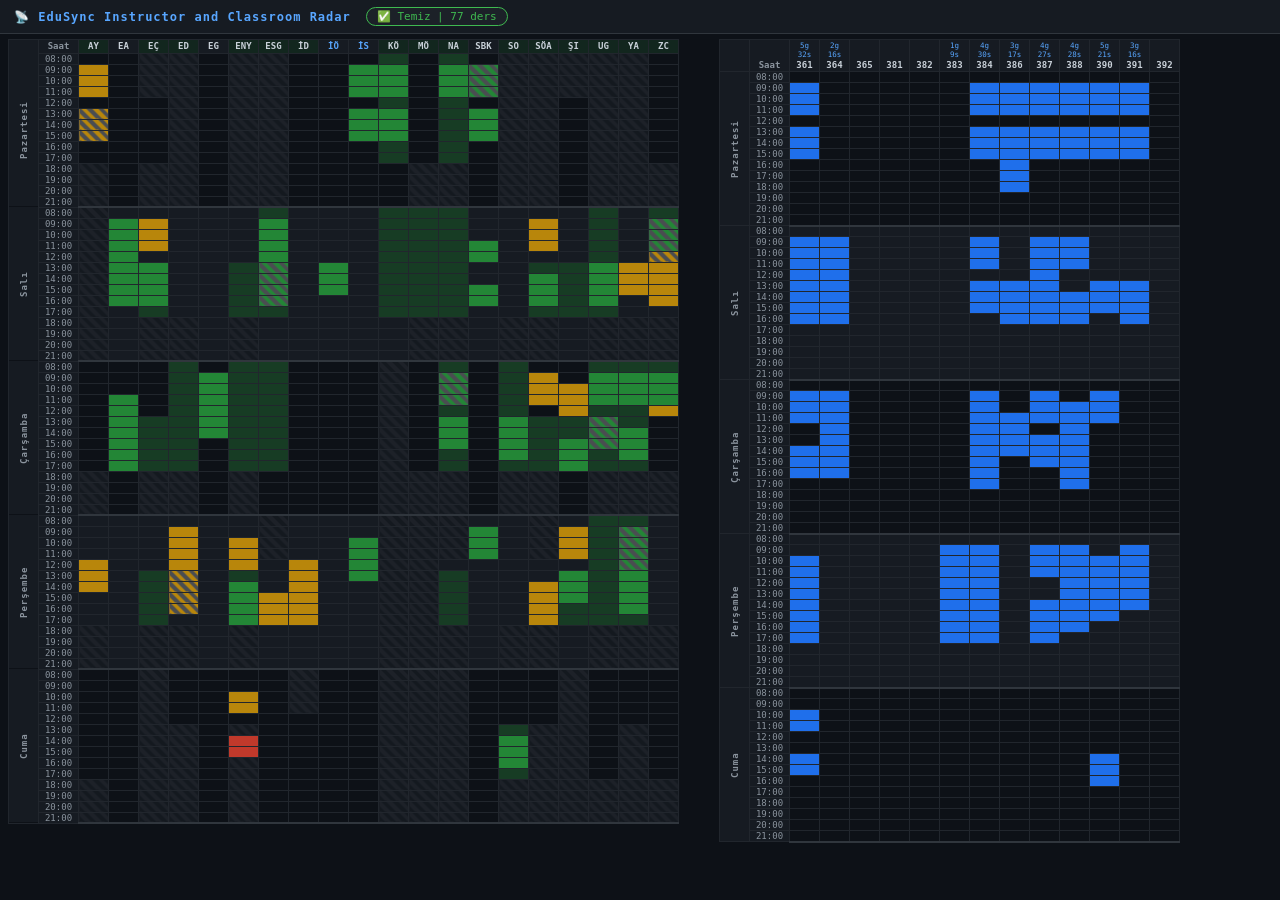
==== commit 85ad8a75: "v1.2: 4 adet dış bölüm hoca bilgileri girildi. Gün-saat değişikliği yok. 1 adet veren isim değişikli" ====
--- a/2627-1-guz/radar_dashboard.html
+++ b/2627-1-guz/radar_dashboard.html
@@ -142,13 +142,13 @@
         <table class="radar-table" id="table-hoca">
             <thead><tr><th style="width:30px;min-width:30px;max-width:30px;"></th><th style="width:40px;min-width:40px;max-width:40px;color:#8b949e;">Saat</th><th class="radar-th form-submitted" style="color:#c9d1d9;" data-col="AY" data-info="&lt;div class=&quot;tt-hoca&quot;&gt;Prof. Dr. Ahmet YAZICI&lt;/div&gt;&lt;div style=&quot;font-size:0.85em;color:#aaa;margin-top:2px;&quot;&gt;Bilgisayar Mühendisliği&lt;/div&gt;&lt;div class=&quot;tt-meta&quot;&gt;🟢 Form Dolduruldu&lt;/div&gt;"><span class="th-kis">AY</span><span class="th-stat-day"></span><span class="th-stat-slot"></span></th><th class="radar-th" style="color:#c9d1d9;" data-col="EA" data-info="&lt;div class=&quot;tt-hoca&quot;&gt;Dr. Öğr. Üyesi Emrah ATILGAN&lt;/div&gt;&lt;div style=&quot;font-size:0.85em;color:#aaa;margin-top:2px;&quot;&gt;Bilgisayar Mühendisliği&lt;/div&gt;&lt;div class=&quot;tt-meta&quot;&gt;⚪ Form Doldurulmadı&lt;/div&gt;"><span class="th-kis">EA</span><span class="th-stat-day"></span><span class="th-stat-slot"></span></th><th class="radar-th form-submitted" style="color:#c9d1d9;" data-col="EÇ" data-info="&lt;div class=&quot;tt-hoca&quot;&gt;Doç. Dr. Eyüp ÇİNAR&lt;/div&gt;&lt;div style=&quot;font-size:0.85em;color:#aaa;margin-top:2px;&quot;&gt;Bilgisayar Mühendisliği&lt;/div&gt;&lt;div class=&quot;tt-meta&quot;&gt;🟢 Form Dolduruldu&lt;/div&gt;"><span class="th-kis">EÇ</span><span class="th-stat-day"></span><span class="th-stat-slot"></span></th><th class="radar-th form-submitted" style="color:#c9d1d9;" data-col="ED" data-info="&lt;div class=&quot;tt-hoca&quot;&gt;Dr. Öğr. Üyesi Elif DEĞİRMENCİ&lt;/div&gt;&lt;div style=&quot;font-size:0.85em;color:#aaa;margin-top:2px;&quot;&gt;Bilgisayar Mühendisliği&lt;/div&gt;&lt;div class=&quot;tt-meta&quot;&gt;🟢 Form Dolduruldu&lt;/div&gt;"><span class="th-kis">ED</span><span class="th-stat-day"></span><span class="th-stat-slot"></span></th><th class="radar-th" style="color:#c9d1d9;" data-col="EG" data-info="&lt;div class=&quot;tt-hoca&quot;&gt;Prof. Dr. Eyyüp GÜLBANDILAR&lt;/div&gt;&lt;div style=&quot;font-size:0.85em;color:#aaa;margin-top:2px;&quot;&gt;Bilgisayar Mühendisliği&lt;/div&gt;&lt;div class=&quot;tt-meta&quot;&gt;⚪ Form Doldurulmadı&lt;/div&gt;"><span class="th-kis">EG</span><span class="th-stat-day"></span><span class="th-stat-slot"></span></th><th class="radar-th form-submitted" style="color:#c9d1d9;" data-col="ENY" data-info="&lt;div class=&quot;tt-hoca&quot;&gt;Doç. Dr. Esra Nergis YOLAÇAN&lt;/div&gt;&lt;div style=&quot;font-size:0.85em;color:#aaa;margin-top:2px;&quot;&gt;Bilgisayar Mühendisliği&lt;/div&gt;&lt;div class=&quot;tt-meta&quot;&gt;🟢 Form Dolduruldu&lt;/div&gt;"><span class="th-kis">ENY</span><span class="th-stat-day"></span><span class="th-stat-slot"></span></th><th class="radar-th form-submitted" style="color:#c9d1d9;" data-col="ESG" data-info="&lt;div class=&quot;tt-hoca&quot;&gt;Doç. Dr. Efnan ŞORA GÜNAL&lt;/div&gt;&lt;div style=&quot;font-size:0.85em;color:#aaa;margin-top:2px;&quot;&gt;Bilgisayar Mühendisliği&lt;/div&gt;&lt;div class=&quot;tt-meta&quot;&gt;🟢 Form Dolduruldu&lt;/div&gt;"><span class="th-kis">ESG</span><span class="th-stat-day"></span><span class="th-stat-slot"></span></th><th class="radar-th form-submitted" style="color:#c9d1d9;" data-col="İD" data-info="&lt;div class=&quot;tt-hoca&quot;&gt;Prof. Dr. İdiris DAĞ&lt;/div&gt;&lt;div style=&quot;font-size:0.85em;color:#aaa;margin-top:2px;&quot;&gt;Bilgisayar Mühendisliği&lt;/div&gt;&lt;div class=&quot;tt-meta&quot;&gt;🟢 Form Dolduruldu&lt;/div&gt;"><span class="th-kis">İD</span><span class="th-stat-day"></span><span class="th-stat-slot"></span></th><th class="radar-th" style="color:#58a6ff;" data-col="İÖ" data-info="&lt;div class=&quot;tt-hoca&quot;&gt;Dr. Öğr. Üyesi İlker ÖZÇELİK&lt;/div&gt;&lt;div style=&quot;font-size:0.85em;color:#aaa;margin-top:2px;&quot;&gt;Yazılım Mühendisliği&lt;/div&gt;&lt;div class=&quot;tt-meta&quot;&gt;⚪ Form Doldurulmadı&lt;/div&gt;"><span class="th-kis">İÖ</span><span class="th-stat-day"></span><span class="th-stat-slot"></span></th><th class="radar-th" style="color:#58a6ff;" data-col="İS" data-info="&lt;div class=&quot;tt-hoca&quot;&gt;Dr. Öğr. Üyesi İbrahim SAVRAN&lt;/div&gt;&lt;div style=&quot;font-size:0.85em;color:#aaa;margin-top:2px;&quot;&gt;Yazılım Mühendisliği&lt;/div&gt;&lt;div class=&quot;tt-meta&quot;&gt;⚪ Form Doldurulmadı&lt;/div&gt;"><span class="th-kis">İS</span><span class="th-stat-day"></span><span class="th-stat-slot"></span></th><th class="radar-th form-submitted" style="color:#c9d1d9;" data-col="KÖ" data-info="&lt;div class=&quot;tt-hoca&quot;&gt;Prof. Dr. Kemal ÖZKAN&lt;/div&gt;&lt;div style=&quot;font-size:0.85em;color:#aaa;margin-top:2px;&quot;&gt;Bilgisayar Mühendisliği&lt;/div&gt;&lt;div class=&quot;tt-meta&quot;&gt;🟢 Form Dolduruldu&lt;/div&gt;"><span class="th-kis">KÖ</span><span class="th-stat-day"></span><span class="th-stat-slot"></span></th><th class="radar-th form-submitted" style="color:#c9d1d9;" data-col="MÖ" data-info="&lt;div class=&quot;tt-hoca&quot;&gt;Prof. Dr. Metin ÖZKAN&lt;/div&gt;&lt;div style=&quot;font-size:0.85em;color:#aaa;margin-top:2px;&quot;&gt;Bilgisayar Mühendisliği&lt;/div&gt;&lt;div class=&quot;tt-meta&quot;&gt;🟢 Form Dolduruldu&lt;/div&gt;"><span class="th-kis">MÖ</span><span class="th-stat-day"></span><span class="th-stat-slot"></span></th><th class="radar-th form-submitted" style="color:#c9d1d9;" data-col="NA" data-info="&lt;div class=&quot;tt-hoca&quot;&gt;Doç. Dr. Nihat ADAR&lt;/div&gt;&lt;div style=&quot;font-size:0.85em;color:#aaa;margin-top:2px;&quot;&gt;Bilgisayar Mühendisliği&lt;/div&gt;&lt;div class=&quot;tt-meta&quot;&gt;🟢 Form Dolduruldu&lt;/div&gt;"><span class="th-kis">NA</span><span class="th-stat-day"></span><span class="th-stat-slot"></span></th><th class="radar-th" style="color:#c9d1d9;" data-col="SBK" data-info="&lt;div class=&quot;tt-hoca&quot;&gt;Doç. Dr. Sinem BOZKURT KESER&lt;/div&gt;&lt;div style=&quot;font-size:0.85em;color:#aaa;margin-top:2px;&quot;&gt;Bilgisayar Mühendisliği&lt;/div&gt;&lt;div class=&quot;tt-meta&quot;&gt;⚪ Form Doldurulmadı&lt;/div&gt;"><span class="th-kis">SBK</span><span class="th-stat-day"></span><span class="th-stat-slot"></span></th><th class="radar-th form-submitted" style="color:#c9d1d9;" data-col="SO" data-info="&lt;div class=&quot;tt-hoca&quot;&gt;Dr. Öğr. Üyesi Savaş OKYAY&lt;/div&gt;&lt;div style=&quot;font-size:0.85em;color:#aaa;margin-top:2px;&quot;&gt;Bilgisayar Mühendisliği&lt;/div&gt;&lt;div class=&quot;tt-meta&quot;&gt;🟢 Form Dolduruldu&lt;/div&gt;"><span class="th-kis">SO</span><span class="th-stat-day"></span><span class="th-stat-slot"></span></th><th class="radar-th form-submitted" style="color:#c9d1d9;" data-col="SÖA" data-info="&lt;div class=&quot;tt-hoca&quot;&gt;Dr. Öğr. Üyesi Serel AKYOL&lt;/div&gt;&lt;div style=&quot;font-size:0.85em;color:#aaa;margin-top:2px;&quot;&gt;Bilgisayar Mühendisliği&lt;/div&gt;&lt;div class=&quot;tt-meta&quot;&gt;🟢 Form Dolduruldu&lt;/div&gt;"><span class="th-kis">SÖA</span><span class="th-stat-day"></span><span class="th-stat-slot"></span></th><th class="radar-th form-submitted" style="color:#c9d1d9;" data-col="ŞI" data-info="&lt;div class=&quot;tt-hoca&quot;&gt;Doç. Dr. Şahin IŞIK&lt;/div&gt;&lt;div style=&quot;font-size:0.85em;color:#aaa;margin-top:2px;&quot;&gt;Bilgisayar Mühendisliği&lt;/div&gt;&lt;div class=&quot;tt-meta&quot;&gt;🟢 Form Dolduruldu&lt;/div&gt;"><span class="th-kis">ŞI</span><span class="th-stat-day"></span><span class="th-stat-slot"></span></th><th class="radar-th form-submitted" style="color:#c9d1d9;" data-col="UG" data-info="&lt;div class=&quot;tt-hoca&quot;&gt;Dr. Öğr. Üyesi Uğur GÜREL&lt;/div&gt;&lt;div style=&quot;font-size:0.85em;color:#aaa;margin-top:2px;&quot;&gt;Bilgisayar Mühendisliği&lt;/div&gt;&lt;div class=&quot;tt-meta&quot;&gt;🟢 Form Dolduruldu&lt;/div&gt;"><span class="th-kis">UG</span><span class="th-stat-day"></span><span class="th-stat-slot"></span></th><th class="radar-th form-submitted" style="color:#c9d1d9;" data-col="YA" data-info="&lt;div class=&quot;tt-hoca&quot;&gt;Doç. Dr. Yıldıray ANAGÜN&lt;/div&gt;&lt;div style=&quot;font-size:0.85em;color:#aaa;margin-top:2px;&quot;&gt;Bilgisayar Mühendisliği&lt;/div&gt;&lt;div class=&quot;tt-meta&quot;&gt;🟢 Form Dolduruldu&lt;/div&gt;"><span class="th-kis">YA</span><span class="th-stat-day"></span><span class="th-stat-slot"></span></th><th class="radar-th form-submitted" style="color:#c9d1d9;" data-col="ZC" data-info="&lt;div class=&quot;tt-hoca&quot;&gt;Dr. Öğr. Üyesi Zuhal CAN&lt;/div&gt;&lt;div style=&quot;font-size:0.85em;color:#aaa;margin-top:2px;&quot;&gt;Bilgisayar Mühendisliği&lt;/div&gt;&lt;div class=&quot;tt-meta&quot;&gt;🟢 Form Dolduruldu&lt;/div&gt;"><span class="th-kis">ZC</span><span class="th-stat-day"></span><span class="th-stat-slot"></span></th></tr></thead>
             <tbody><tr><td rowspan="14" style="writing-mode:vertical-rl;transform:rotate(180deg);text-align:center;font-weight:bold;width:30px;min-width:30px;max-width:30px;background:#161b22;color:#8b949e;border:1px solid #21262d;font-size:9px;letter-spacing:1px;">Pazartesi</td><td style="width:40px;min-width:40px;max-width:40px;text-align:center;background:#161b22;color:#8b949e;font-size:9px;border:1px solid #21262d;">08:00</td><td class="slot pref-empty" data-type="hoca" data-day="Pazartesi" data-hour="8" data-col="AY"></td><td class="slot" data-type="hoca" data-day="Pazartesi" data-hour="8" data-col="EA"></td><td class="slot pref-blocked" data-type="hoca" data-day="Pazartesi" data-hour="8" data-col="EÇ"></td><td class="slot pref-blocked" data-type="hoca" data-day="Pazartesi" data-hour="8" data-col="ED"></td><td class="slot" data-type="hoca" data-day="Pazartesi" data-hour="8" data-col="EG"></td><td class="slot pref-blocked" data-type="hoca" data-day="Pazartesi" data-hour="8" data-col="ENY"></td><td class="slot pref-blocked" data-type="hoca" data-day="Pazartesi" data-hour="8" data-col="ESG"></td><td class="slot pref-empty" data-type="hoca" data-day="Pazartesi" data-hour="8" data-col="İD"></td><td class="slot" data-type="hoca" data-day="Pazartesi" data-hour="8" data-col="İÖ"></td><td class="slot" data-type="hoca" data-day="Pazartesi" data-hour="8" data-col="İS"></td><td class="slot pref-favored" data-type="hoca" data-day="Pazartesi" data-hour="8" data-col="KÖ"></td><td class="slot pref-empty" data-type="hoca" data-day="Pazartesi" data-hour="8" data-col="MÖ"></td><td class="slot pref-favored" data-type="hoca" data-day="Pazartesi" data-hour="8" data-col="NA"></td><td class="slot" data-type="hoca" data-day="Pazartesi" data-hour="8" data-col="SBK"></td><td class="slot pref-blocked" data-type="hoca" data-day="Pazartesi" data-hour="8" data-col="SO"></td><td class="slot pref-blocked" data-type="hoca" data-day="Pazartesi" data-hour="8" data-col="SÖA"></td><td class="slot pref-blocked" data-type="hoca" data-day="Pazartesi" data-hour="8" data-col="ŞI"></td><td class="slot pref-blocked" data-type="hoca" data-day="Pazartesi" data-hour="8" data-col="UG"></td><td class="slot pref-blocked" data-type="hoca" data-day="Pazartesi" data-hour="8" data-col="YA"></td><td class="slot pref-empty" data-type="hoca" data-day="Pazartesi" data-hour="8" data-col="ZC"></td></tr>
-<tr><td style="width:40px;min-width:40px;max-width:40px;text-align:center;background:#161b22;color:#8b949e;font-size:9px;border:1px solid #21262d;">09:00</td><td class="slot bg-teacher-offpref" data-type="hoca" data-day="Pazartesi" data-hour="9" data-col="AY" data-info="&lt;div class=&quot;tt-kod&quot;&gt;152115016-A&lt;/div&gt;&lt;div class=&quot;tt-adi&quot;&gt;VERİ TABANI YÖNETİM SİSTEMLERİ&lt;/div&gt;&lt;div class=&quot;tt-meta&quot;&gt;🤝 Doç. Dr. Sinem BOZKURT KESER, Prof. Dr. Ahmet YAZICI&lt;/div&gt;&lt;div class=&quot;tt-hoca&quot;&gt;Prof. Dr. Ahmet YAZICI&lt;/div&gt;&lt;div class=&quot;tt-meta&quot;&gt;Pazartesi 09:00 - 386&lt;/div&gt;"></td><td class="slot" data-type="hoca" data-day="Pazartesi" data-hour="9" data-col="EA"></td><td class="slot pref-blocked" data-type="hoca" data-day="Pazartesi" data-hour="9" data-col="EÇ"></td><td class="slot pref-blocked" data-type="hoca" data-day="Pazartesi" data-hour="9" data-col="ED"></td><td class="slot" data-type="hoca" data-day="Pazartesi" data-hour="9" data-col="EG"></td><td class="slot pref-blocked" data-type="hoca" data-day="Pazartesi" data-hour="9" data-col="ENY"></td><td class="slot pref-blocked" data-type="hoca" data-day="Pazartesi" data-hour="9" data-col="ESG"></td><td class="slot pref-empty" data-type="hoca" data-day="Pazartesi" data-hour="9" data-col="İD"></td><td class="slot" data-type="hoca" data-day="Pazartesi" data-hour="9" data-col="İÖ"></td><td class="slot bg-teacher" data-type="hoca" data-day="Pazartesi" data-hour="9" data-col="İS" data-info="&lt;div class=&quot;tt-kod&quot;&gt;152111022-A&lt;/div&gt;&lt;div class=&quot;tt-adi&quot;&gt;INTRODUCTION TO PROGRAMMING&lt;/div&gt;&lt;div class=&quot;tt-hoca&quot;&gt;Dr. Öğr. Üyesi İbrahim SAVRAN&lt;/div&gt;&lt;div class=&quot;tt-meta&quot;&gt;Pazartesi 09:00 - LAB-361&lt;/div&gt;"></td><td class="slot bg-teacher" data-type="hoca" data-day="Pazartesi" data-hour="9" data-col="KÖ" data-info="&lt;div class=&quot;tt-kod&quot;&gt;152117135-A&lt;/div&gt;&lt;div class=&quot;tt-adi&quot;&gt;IMAGE PROCESSING&lt;/div&gt;&lt;div class=&quot;tt-hoca&quot;&gt;Prof. Dr. Kemal ÖZKAN&lt;/div&gt;&lt;div class=&quot;tt-meta&quot;&gt;Pazartesi 09:00 - 390&lt;/div&gt;"></td><td class="slot bg-teacher-offpref" data-type="hoca" data-day="Pazartesi" data-hour="9" data-col="MÖ" data-info="&lt;div class=&quot;tt-kod&quot;&gt;152115024-A&lt;/div&gt;&lt;div class=&quot;tt-adi&quot;&gt;INTRODUCTION TO MICROCOMPUTERS&lt;/div&gt;&lt;div class=&quot;tt-hoca&quot;&gt;Prof. Dr. Metin ÖZKAN&lt;/div&gt;&lt;div class=&quot;tt-meta&quot;&gt;Pazartesi 09:00 - 387&lt;/div&gt;"></td><td class="slot bg-teacher" data-type="hoca" data-day="Pazartesi" data-hour="9" data-col="NA" data-info="&lt;div class=&quot;tt-kod&quot;&gt;503001503-A&lt;/div&gt;&lt;div class=&quot;tt-adi&quot;&gt;PARALEL BİLGİSAYAR YAPILARI VE İŞLEME&lt;/div&gt;&lt;div class=&quot;tt-hoca&quot;&gt;Doç. Dr. Nihat ADAR&lt;/div&gt;&lt;div class=&quot;tt-meta&quot;&gt;Pazartesi 09:00 - 384&lt;/div&gt;"></td><td class="slot bg-coteaching" data-type="hoca" data-day="Pazartesi" data-hour="9" data-col="SBK" data-info="&lt;div class=&quot;tt-kod&quot;&gt;152115016-A&lt;/div&gt;&lt;div class=&quot;tt-adi&quot;&gt;VERİ TABANI YÖNETİM SİSTEMLERİ&lt;/div&gt;&lt;div class=&quot;tt-meta&quot;&gt;🤝 Doç. Dr. Sinem BOZKURT KESER, Prof. Dr. Ahmet YAZICI&lt;/div&gt;&lt;div class=&quot;tt-hoca&quot;&gt;Doç. Dr. Sinem BOZKURT KESER&lt;/div&gt;&lt;div class=&quot;tt-meta&quot;&gt;Pazartesi 09:00 - 386&lt;/div&gt;"></td><td class="slot pref-blocked" data-type="hoca" data-day="Pazartesi" data-hour="9" data-col="SO"></td><td class="slot pref-blocked" data-type="hoca" data-day="Pazartesi" data-hour="9" data-col="SÖA"></td><td class="slot pref-blocked" data-type="hoca" data-day="Pazartesi" data-hour="9" data-col="ŞI"></td><td class="slot pref-blocked" data-type="hoca" data-day="Pazartesi" data-hour="9" data-col="UG"></td><td class="slot pref-blocked" data-type="hoca" data-day="Pazartesi" data-hour="9" data-col="YA"></td><td class="slot pref-empty" data-type="hoca" data-day="Pazartesi" data-hour="9" data-col="ZC"></td></tr>
-<tr><td style="width:40px;min-width:40px;max-width:40px;text-align:center;background:#161b22;color:#8b949e;font-size:9px;border:1px solid #21262d;">10:00</td><td class="slot bg-teacher-offpref" data-type="hoca" data-day="Pazartesi" data-hour="10" data-col="AY" data-info="&lt;div class=&quot;tt-kod&quot;&gt;152115016-A&lt;/div&gt;&lt;div class=&quot;tt-adi&quot;&gt;VERİ TABANI YÖNETİM SİSTEMLERİ&lt;/div&gt;&lt;div class=&quot;tt-meta&quot;&gt;🤝 Doç. Dr. Sinem BOZKURT KESER, Prof. Dr. Ahmet YAZICI&lt;/div&gt;&lt;div class=&quot;tt-hoca&quot;&gt;Prof. Dr. Ahmet YAZICI&lt;/div&gt;&lt;div class=&quot;tt-meta&quot;&gt;Pazartesi 10:00 - 386&lt;/div&gt;"></td><td class="slot" data-type="hoca" data-day="Pazartesi" data-hour="10" data-col="EA"></td><td class="slot pref-blocked" data-type="hoca" data-day="Pazartesi" data-hour="10" data-col="EÇ"></td><td class="slot pref-blocked" data-type="hoca" data-day="Pazartesi" data-hour="10" data-col="ED"></td><td class="slot" data-type="hoca" data-day="Pazartesi" data-hour="10" data-col="EG"></td><td class="slot pref-blocked" data-type="hoca" data-day="Pazartesi" data-hour="10" data-col="ENY"></td><td class="slot pref-blocked" data-type="hoca" data-day="Pazartesi" data-hour="10" data-col="ESG"></td><td class="slot pref-empty" data-type="hoca" data-day="Pazartesi" data-hour="10" data-col="İD"></td><td class="slot" data-type="hoca" data-day="Pazartesi" data-hour="10" data-col="İÖ"></td><td class="slot bg-teacher" data-type="hoca" data-day="Pazartesi" data-hour="10" data-col="İS" data-info="&lt;div class=&quot;tt-kod&quot;&gt;152111022-A&lt;/div&gt;&lt;div class=&quot;tt-adi&quot;&gt;INTRODUCTION TO PROGRAMMING&lt;/div&gt;&lt;div class=&quot;tt-hoca&quot;&gt;Dr. Öğr. Üyesi İbrahim SAVRAN&lt;/div&gt;&lt;div class=&quot;tt-meta&quot;&gt;Pazartesi 10:00 - LAB-361&lt;/div&gt;"></td><td class="slot bg-teacher" data-type="hoca" data-day="Pazartesi" data-hour="10" data-col="KÖ" data-info="&lt;div class=&quot;tt-kod&quot;&gt;152117135-A&lt;/div&gt;&lt;div class=&quot;tt-adi&quot;&gt;IMAGE PROCESSING&lt;/div&gt;&lt;div class=&quot;tt-hoca&quot;&gt;Prof. Dr. Kemal ÖZKAN&lt;/div&gt;&lt;div class=&quot;tt-meta&quot;&gt;Pazartesi 10:00 - 390&lt;/div&gt;"></td><td class="slot bg-teacher-offpref" data-type="hoca" data-day="Pazartesi" data-hour="10" data-col="MÖ" data-info="&lt;div class=&quot;tt-kod&quot;&gt;152115024-A&lt;/div&gt;&lt;div class=&quot;tt-adi&quot;&gt;INTRODUCTION TO MICROCOMPUTERS&lt;/div&gt;&lt;div class=&quot;tt-hoca&quot;&gt;Prof. Dr. Metin ÖZKAN&lt;/div&gt;&lt;div class=&quot;tt-meta&quot;&gt;Pazartesi 10:00 - 387&lt;/div&gt;"></td><td class="slot bg-teacher" data-type="hoca" data-day="Pazartesi" data-hour="10" data-col="NA" data-info="&lt;div class=&quot;tt-kod&quot;&gt;503001503-A&lt;/div&gt;&lt;div class=&quot;tt-adi&quot;&gt;PARALEL BİLGİSAYAR YAPILARI VE İŞLEME&lt;/div&gt;&lt;div class=&quot;tt-hoca&quot;&gt;Doç. Dr. Nihat ADAR&lt;/div&gt;&lt;div class=&quot;tt-meta&quot;&gt;Pazartesi 10:00 - 384&lt;/div&gt;"></td><td class="slot bg-coteaching" data-type="hoca" data-day="Pazartesi" data-hour="10" data-col="SBK" data-info="&lt;div class=&quot;tt-kod&quot;&gt;152115016-A&lt;/div&gt;&lt;div class=&quot;tt-adi&quot;&gt;VERİ TABANI YÖNETİM SİSTEMLERİ&lt;/div&gt;&lt;div class=&quot;tt-meta&quot;&gt;🤝 Doç. Dr. Sinem BOZKURT KESER, Prof. Dr. Ahmet YAZICI&lt;/div&gt;&lt;div class=&quot;tt-hoca&quot;&gt;Doç. Dr. Sinem BOZKURT KESER&lt;/div&gt;&lt;div class=&quot;tt-meta&quot;&gt;Pazartesi 10:00 - 386&lt;/div&gt;"></td><td class="slot pref-blocked" data-type="hoca" data-day="Pazartesi" data-hour="10" data-col="SO"></td><td class="slot pref-blocked" data-type="hoca" data-day="Pazartesi" data-hour="10" data-col="SÖA"></td><td class="slot pref-blocked" data-type="hoca" data-day="Pazartesi" data-hour="10" data-col="ŞI"></td><td class="slot pref-blocked" data-type="hoca" data-day="Pazartesi" data-hour="10" data-col="UG"></td><td class="slot pref-blocked" data-type="hoca" data-day="Pazartesi" data-hour="10" data-col="YA"></td><td class="slot pref-empty" data-type="hoca" data-day="Pazartesi" data-hour="10" data-col="ZC"></td></tr>
-<tr><td style="width:40px;min-width:40px;max-width:40px;text-align:center;background:#161b22;color:#8b949e;font-size:9px;border:1px solid #21262d;">11:00</td><td class="slot bg-teacher-offpref" data-type="hoca" data-day="Pazartesi" data-hour="11" data-col="AY" data-info="&lt;div class=&quot;tt-kod&quot;&gt;152115016-A&lt;/div&gt;&lt;div class=&quot;tt-adi&quot;&gt;VERİ TABANI YÖNETİM SİSTEMLERİ&lt;/div&gt;&lt;div class=&quot;tt-meta&quot;&gt;🤝 Doç. Dr. Sinem BOZKURT KESER, Prof. Dr. Ahmet YAZICI&lt;/div&gt;&lt;div class=&quot;tt-hoca&quot;&gt;Prof. Dr. Ahmet YAZICI&lt;/div&gt;&lt;div class=&quot;tt-meta&quot;&gt;Pazartesi 11:00 - 386&lt;/div&gt;"></td><td class="slot" data-type="hoca" data-day="Pazartesi" data-hour="11" data-col="EA"></td><td class="slot pref-blocked" data-type="hoca" data-day="Pazartesi" data-hour="11" data-col="EÇ"></td><td class="slot pref-blocked" data-type="hoca" data-day="Pazartesi" data-hour="11" data-col="ED"></td><td class="slot" data-type="hoca" data-day="Pazartesi" data-hour="11" data-col="EG"></td><td class="slot pref-blocked" data-type="hoca" data-day="Pazartesi" data-hour="11" data-col="ENY"></td><td class="slot pref-blocked" data-type="hoca" data-day="Pazartesi" data-hour="11" data-col="ESG"></td><td class="slot pref-empty" data-type="hoca" data-day="Pazartesi" data-hour="11" data-col="İD"></td><td class="slot" data-type="hoca" data-day="Pazartesi" data-hour="11" data-col="İÖ"></td><td class="slot bg-teacher" data-type="hoca" data-day="Pazartesi" data-hour="11" data-col="İS" data-info="&lt;div class=&quot;tt-kod&quot;&gt;152111022-A&lt;/div&gt;&lt;div class=&quot;tt-adi&quot;&gt;INTRODUCTION TO PROGRAMMING&lt;/div&gt;&lt;div class=&quot;tt-hoca&quot;&gt;Dr. Öğr. Üyesi İbrahim SAVRAN&lt;/div&gt;&lt;div class=&quot;tt-meta&quot;&gt;Pazartesi 11:00 - LAB-361&lt;/div&gt;"></td><td class="slot bg-teacher" data-type="hoca" data-day="Pazartesi" data-hour="11" data-col="KÖ" data-info="&lt;div class=&quot;tt-kod&quot;&gt;152117135-A&lt;/div&gt;&lt;div class=&quot;tt-adi&quot;&gt;IMAGE PROCESSING&lt;/div&gt;&lt;div class=&quot;tt-hoca&quot;&gt;Prof. Dr. Kemal ÖZKAN&lt;/div&gt;&lt;div class=&quot;tt-meta&quot;&gt;Pazartesi 11:00 - 390&lt;/div&gt;"></td><td class="slot bg-teacher-offpref" data-type="hoca" data-day="Pazartesi" data-hour="11" data-col="MÖ" data-info="&lt;div class=&quot;tt-kod&quot;&gt;152115024-A&lt;/div&gt;&lt;div class=&quot;tt-adi&quot;&gt;INTRODUCTION TO MICROCOMPUTERS&lt;/div&gt;&lt;div class=&quot;tt-hoca&quot;&gt;Prof. Dr. Metin ÖZKAN&lt;/div&gt;&lt;div class=&quot;tt-meta&quot;&gt;Pazartesi 11:00 - 387&lt;/div&gt;"></td><td class="slot bg-teacher" data-type="hoca" data-day="Pazartesi" data-hour="11" data-col="NA" data-info="&lt;div class=&quot;tt-kod&quot;&gt;503001503-A&lt;/div&gt;&lt;div class=&quot;tt-adi&quot;&gt;PARALEL BİLGİSAYAR YAPILARI VE İŞLEME&lt;/div&gt;&lt;div class=&quot;tt-hoca&quot;&gt;Doç. Dr. Nihat ADAR&lt;/div&gt;&lt;div class=&quot;tt-meta&quot;&gt;Pazartesi 11:00 - 384&lt;/div&gt;"></td><td class="slot bg-coteaching" data-type="hoca" data-day="Pazartesi" data-hour="11" data-col="SBK" data-info="&lt;div class=&quot;tt-kod&quot;&gt;152115016-A&lt;/div&gt;&lt;div class=&quot;tt-adi&quot;&gt;VERİ TABANI YÖNETİM SİSTEMLERİ&lt;/div&gt;&lt;div class=&quot;tt-meta&quot;&gt;🤝 Doç. Dr. Sinem BOZKURT KESER, Prof. Dr. Ahmet YAZICI&lt;/div&gt;&lt;div class=&quot;tt-hoca&quot;&gt;Doç. Dr. Sinem BOZKURT KESER&lt;/div&gt;&lt;div class=&quot;tt-meta&quot;&gt;Pazartesi 11:00 - 386&lt;/div&gt;"></td><td class="slot pref-blocked" data-type="hoca" data-day="Pazartesi" data-hour="11" data-col="SO"></td><td class="slot pref-blocked" data-type="hoca" data-day="Pazartesi" data-hour="11" data-col="SÖA"></td><td class="slot pref-blocked" data-type="hoca" data-day="Pazartesi" data-hour="11" data-col="ŞI"></td><td class="slot pref-blocked" data-type="hoca" data-day="Pazartesi" data-hour="11" data-col="UG"></td><td class="slot pref-blocked" data-type="hoca" data-day="Pazartesi" data-hour="11" data-col="YA"></td><td class="slot pref-empty" data-type="hoca" data-day="Pazartesi" data-hour="11" data-col="ZC"></td></tr>
+<tr><td style="width:40px;min-width:40px;max-width:40px;text-align:center;background:#161b22;color:#8b949e;font-size:9px;border:1px solid #21262d;">09:00</td><td class="slot bg-teacher-offpref" data-type="hoca" data-day="Pazartesi" data-hour="9" data-col="AY" data-info="&lt;div class=&quot;tt-kod&quot;&gt;152115016-A&lt;/div&gt;&lt;div class=&quot;tt-adi&quot;&gt;VERİ TABANI YÖNETİM SİSTEMLERİ&lt;/div&gt;&lt;div class=&quot;tt-meta&quot;&gt;🤝 Doç. Dr. Sinem BOZKURT KESER, Prof. Dr. Ahmet YAZICI&lt;/div&gt;&lt;div class=&quot;tt-hoca&quot;&gt;Prof. Dr. Ahmet YAZICI&lt;/div&gt;&lt;div class=&quot;tt-meta&quot;&gt;Pazartesi 09:00 - 386&lt;/div&gt;"></td><td class="slot" data-type="hoca" data-day="Pazartesi" data-hour="9" data-col="EA"></td><td class="slot pref-blocked" data-type="hoca" data-day="Pazartesi" data-hour="9" data-col="EÇ"></td><td class="slot pref-blocked" data-type="hoca" data-day="Pazartesi" data-hour="9" data-col="ED"></td><td class="slot" data-type="hoca" data-day="Pazartesi" data-hour="9" data-col="EG"></td><td class="slot pref-blocked" data-type="hoca" data-day="Pazartesi" data-hour="9" data-col="ENY"></td><td class="slot pref-blocked" data-type="hoca" data-day="Pazartesi" data-hour="9" data-col="ESG"></td><td class="slot pref-empty" data-type="hoca" data-day="Pazartesi" data-hour="9" data-col="İD"></td><td class="slot" data-type="hoca" data-day="Pazartesi" data-hour="9" data-col="İÖ"></td><td class="slot bg-teacher" data-type="hoca" data-day="Pazartesi" data-hour="9" data-col="İS" data-info="&lt;div class=&quot;tt-kod&quot;&gt;152111022-A&lt;/div&gt;&lt;div class=&quot;tt-adi&quot;&gt;INTRODUCTION TO PROGRAMMING&lt;/div&gt;&lt;div class=&quot;tt-hoca&quot;&gt;Dr. Öğr. Üyesi İbrahim SAVRAN&lt;/div&gt;&lt;div class=&quot;tt-meta&quot;&gt;Pazartesi 09:00 - LAB-361&lt;/div&gt;"></td><td class="slot bg-teacher" data-type="hoca" data-day="Pazartesi" data-hour="9" data-col="KÖ" data-info="&lt;div class=&quot;tt-kod&quot;&gt;152117135-A&lt;/div&gt;&lt;div class=&quot;tt-adi&quot;&gt;IMAGE PROCESSING&lt;/div&gt;&lt;div class=&quot;tt-hoca&quot;&gt;Prof. Dr. Kemal ÖZKAN&lt;/div&gt;&lt;div class=&quot;tt-meta&quot;&gt;Pazartesi 09:00 - 390&lt;/div&gt;"></td><td class="slot pref-empty" data-type="hoca" data-day="Pazartesi" data-hour="9" data-col="MÖ"></td><td class="slot bg-teacher" data-type="hoca" data-day="Pazartesi" data-hour="9" data-col="NA" data-info="&lt;div class=&quot;tt-kod&quot;&gt;503001503-A&lt;/div&gt;&lt;div class=&quot;tt-adi&quot;&gt;PARALEL BİLGİSAYAR YAPILARI VE İŞLEME&lt;/div&gt;&lt;div class=&quot;tt-hoca&quot;&gt;Doç. Dr. Nihat ADAR&lt;/div&gt;&lt;div class=&quot;tt-meta&quot;&gt;Pazartesi 09:00 - 384&lt;/div&gt;"></td><td class="slot bg-coteaching" data-type="hoca" data-day="Pazartesi" data-hour="9" data-col="SBK" data-info="&lt;div class=&quot;tt-kod&quot;&gt;152115016-A&lt;/div&gt;&lt;div class=&quot;tt-adi&quot;&gt;VERİ TABANI YÖNETİM SİSTEMLERİ&lt;/div&gt;&lt;div class=&quot;tt-meta&quot;&gt;🤝 Doç. Dr. Sinem BOZKURT KESER, Prof. Dr. Ahmet YAZICI&lt;/div&gt;&lt;div class=&quot;tt-hoca&quot;&gt;Doç. Dr. Sinem BOZKURT KESER&lt;/div&gt;&lt;div class=&quot;tt-meta&quot;&gt;Pazartesi 09:00 - 386&lt;/div&gt;"></td><td class="slot pref-blocked" data-type="hoca" data-day="Pazartesi" data-hour="9" data-col="SO"></td><td class="slot pref-blocked" data-type="hoca" data-day="Pazartesi" data-hour="9" data-col="SÖA"></td><td class="slot pref-blocked" data-type="hoca" data-day="Pazartesi" data-hour="9" data-col="ŞI"></td><td class="slot pref-blocked" data-type="hoca" data-day="Pazartesi" data-hour="9" data-col="UG"></td><td class="slot pref-blocked" data-type="hoca" data-day="Pazartesi" data-hour="9" data-col="YA"></td><td class="slot pref-empty" data-type="hoca" data-day="Pazartesi" data-hour="9" data-col="ZC"></td></tr>
+<tr><td style="width:40px;min-width:40px;max-width:40px;text-align:center;background:#161b22;color:#8b949e;font-size:9px;border:1px solid #21262d;">10:00</td><td class="slot bg-teacher-offpref" data-type="hoca" data-day="Pazartesi" data-hour="10" data-col="AY" data-info="&lt;div class=&quot;tt-kod&quot;&gt;152115016-A&lt;/div&gt;&lt;div class=&quot;tt-adi&quot;&gt;VERİ TABANI YÖNETİM SİSTEMLERİ&lt;/div&gt;&lt;div class=&quot;tt-meta&quot;&gt;🤝 Doç. Dr. Sinem BOZKURT KESER, Prof. Dr. Ahmet YAZICI&lt;/div&gt;&lt;div class=&quot;tt-hoca&quot;&gt;Prof. Dr. Ahmet YAZICI&lt;/div&gt;&lt;div class=&quot;tt-meta&quot;&gt;Pazartesi 10:00 - 386&lt;/div&gt;"></td><td class="slot" data-type="hoca" data-day="Pazartesi" data-hour="10" data-col="EA"></td><td class="slot pref-blocked" data-type="hoca" data-day="Pazartesi" data-hour="10" data-col="EÇ"></td><td class="slot pref-blocked" data-type="hoca" data-day="Pazartesi" data-hour="10" data-col="ED"></td><td class="slot" data-type="hoca" data-day="Pazartesi" data-hour="10" data-col="EG"></td><td class="slot pref-blocked" data-type="hoca" data-day="Pazartesi" data-hour="10" data-col="ENY"></td><td class="slot pref-blocked" data-type="hoca" data-day="Pazartesi" data-hour="10" data-col="ESG"></td><td class="slot pref-empty" data-type="hoca" data-day="Pazartesi" data-hour="10" data-col="İD"></td><td class="slot" data-type="hoca" data-day="Pazartesi" data-hour="10" data-col="İÖ"></td><td class="slot bg-teacher" data-type="hoca" data-day="Pazartesi" data-hour="10" data-col="İS" data-info="&lt;div class=&quot;tt-kod&quot;&gt;152111022-A&lt;/div&gt;&lt;div class=&quot;tt-adi&quot;&gt;INTRODUCTION TO PROGRAMMING&lt;/div&gt;&lt;div class=&quot;tt-hoca&quot;&gt;Dr. Öğr. Üyesi İbrahim SAVRAN&lt;/div&gt;&lt;div class=&quot;tt-meta&quot;&gt;Pazartesi 10:00 - LAB-361&lt;/div&gt;"></td><td class="slot bg-teacher" data-type="hoca" data-day="Pazartesi" data-hour="10" data-col="KÖ" data-info="&lt;div class=&quot;tt-kod&quot;&gt;152117135-A&lt;/div&gt;&lt;div class=&quot;tt-adi&quot;&gt;IMAGE PROCESSING&lt;/div&gt;&lt;div class=&quot;tt-hoca&quot;&gt;Prof. Dr. Kemal ÖZKAN&lt;/div&gt;&lt;div class=&quot;tt-meta&quot;&gt;Pazartesi 10:00 - 390&lt;/div&gt;"></td><td class="slot pref-empty" data-type="hoca" data-day="Pazartesi" data-hour="10" data-col="MÖ"></td><td class="slot bg-teacher" data-type="hoca" data-day="Pazartesi" data-hour="10" data-col="NA" data-info="&lt;div class=&quot;tt-kod&quot;&gt;503001503-A&lt;/div&gt;&lt;div class=&quot;tt-adi&quot;&gt;PARALEL BİLGİSAYAR YAPILARI VE İŞLEME&lt;/div&gt;&lt;div class=&quot;tt-hoca&quot;&gt;Doç. Dr. Nihat ADAR&lt;/div&gt;&lt;div class=&quot;tt-meta&quot;&gt;Pazartesi 10:00 - 384&lt;/div&gt;"></td><td class="slot bg-coteaching" data-type="hoca" data-day="Pazartesi" data-hour="10" data-col="SBK" data-info="&lt;div class=&quot;tt-kod&quot;&gt;152115016-A&lt;/div&gt;&lt;div class=&quot;tt-adi&quot;&gt;VERİ TABANI YÖNETİM SİSTEMLERİ&lt;/div&gt;&lt;div class=&quot;tt-meta&quot;&gt;🤝 Doç. Dr. Sinem BOZKURT KESER, Prof. Dr. Ahmet YAZICI&lt;/div&gt;&lt;div class=&quot;tt-hoca&quot;&gt;Doç. Dr. Sinem BOZKURT KESER&lt;/div&gt;&lt;div class=&quot;tt-meta&quot;&gt;Pazartesi 10:00 - 386&lt;/div&gt;"></td><td class="slot pref-blocked" data-type="hoca" data-day="Pazartesi" data-hour="10" data-col="SO"></td><td class="slot pref-blocked" data-type="hoca" data-day="Pazartesi" data-hour="10" data-col="SÖA"></td><td class="slot pref-blocked" data-type="hoca" data-day="Pazartesi" data-hour="10" data-col="ŞI"></td><td class="slot pref-blocked" data-type="hoca" data-day="Pazartesi" data-hour="10" data-col="UG"></td><td class="slot pref-blocked" data-type="hoca" data-day="Pazartesi" data-hour="10" data-col="YA"></td><td class="slot pref-empty" data-type="hoca" data-day="Pazartesi" data-hour="10" data-col="ZC"></td></tr>
+<tr><td style="width:40px;min-width:40px;max-width:40px;text-align:center;background:#161b22;color:#8b949e;font-size:9px;border:1px solid #21262d;">11:00</td><td class="slot bg-teacher-offpref" data-type="hoca" data-day="Pazartesi" data-hour="11" data-col="AY" data-info="&lt;div class=&quot;tt-kod&quot;&gt;152115016-A&lt;/div&gt;&lt;div class=&quot;tt-adi&quot;&gt;VERİ TABANI YÖNETİM SİSTEMLERİ&lt;/div&gt;&lt;div class=&quot;tt-meta&quot;&gt;🤝 Doç. Dr. Sinem BOZKURT KESER, Prof. Dr. Ahmet YAZICI&lt;/div&gt;&lt;div class=&quot;tt-hoca&quot;&gt;Prof. Dr. Ahmet YAZICI&lt;/div&gt;&lt;div class=&quot;tt-meta&quot;&gt;Pazartesi 11:00 - 386&lt;/div&gt;"></td><td class="slot" data-type="hoca" data-day="Pazartesi" data-hour="11" data-col="EA"></td><td class="slot pref-blocked" data-type="hoca" data-day="Pazartesi" data-hour="11" data-col="EÇ"></td><td class="slot pref-blocked" data-type="hoca" data-day="Pazartesi" data-hour="11" data-col="ED"></td><td class="slot" data-type="hoca" data-day="Pazartesi" data-hour="11" data-col="EG"></td><td class="slot pref-blocked" data-type="hoca" data-day="Pazartesi" data-hour="11" data-col="ENY"></td><td class="slot pref-blocked" data-type="hoca" data-day="Pazartesi" data-hour="11" data-col="ESG"></td><td class="slot pref-empty" data-type="hoca" data-day="Pazartesi" data-hour="11" data-col="İD"></td><td class="slot" data-type="hoca" data-day="Pazartesi" data-hour="11" data-col="İÖ"></td><td class="slot bg-teacher" data-type="hoca" data-day="Pazartesi" data-hour="11" data-col="İS" data-info="&lt;div class=&quot;tt-kod&quot;&gt;152111022-A&lt;/div&gt;&lt;div class=&quot;tt-adi&quot;&gt;INTRODUCTION TO PROGRAMMING&lt;/div&gt;&lt;div class=&quot;tt-hoca&quot;&gt;Dr. Öğr. Üyesi İbrahim SAVRAN&lt;/div&gt;&lt;div class=&quot;tt-meta&quot;&gt;Pazartesi 11:00 - LAB-361&lt;/div&gt;"></td><td class="slot bg-teacher" data-type="hoca" data-day="Pazartesi" data-hour="11" data-col="KÖ" data-info="&lt;div class=&quot;tt-kod&quot;&gt;152117135-A&lt;/div&gt;&lt;div class=&quot;tt-adi&quot;&gt;IMAGE PROCESSING&lt;/div&gt;&lt;div class=&quot;tt-hoca&quot;&gt;Prof. Dr. Kemal ÖZKAN&lt;/div&gt;&lt;div class=&quot;tt-meta&quot;&gt;Pazartesi 11:00 - 390&lt;/div&gt;"></td><td class="slot pref-empty" data-type="hoca" data-day="Pazartesi" data-hour="11" data-col="MÖ"></td><td class="slot bg-teacher" data-type="hoca" data-day="Pazartesi" data-hour="11" data-col="NA" data-info="&lt;div class=&quot;tt-kod&quot;&gt;503001503-A&lt;/div&gt;&lt;div class=&quot;tt-adi&quot;&gt;PARALEL BİLGİSAYAR YAPILARI VE İŞLEME&lt;/div&gt;&lt;div class=&quot;tt-hoca&quot;&gt;Doç. Dr. Nihat ADAR&lt;/div&gt;&lt;div class=&quot;tt-meta&quot;&gt;Pazartesi 11:00 - 384&lt;/div&gt;"></td><td class="slot bg-coteaching" data-type="hoca" data-day="Pazartesi" data-hour="11" data-col="SBK" data-info="&lt;div class=&quot;tt-kod&quot;&gt;152115016-A&lt;/div&gt;&lt;div class=&quot;tt-adi&quot;&gt;VERİ TABANI YÖNETİM SİSTEMLERİ&lt;/div&gt;&lt;div class=&quot;tt-meta&quot;&gt;🤝 Doç. Dr. Sinem BOZKURT KESER, Prof. Dr. Ahmet YAZICI&lt;/div&gt;&lt;div class=&quot;tt-hoca&quot;&gt;Doç. Dr. Sinem BOZKURT KESER&lt;/div&gt;&lt;div class=&quot;tt-meta&quot;&gt;Pazartesi 11:00 - 386&lt;/div&gt;"></td><td class="slot pref-blocked" data-type="hoca" data-day="Pazartesi" data-hour="11" data-col="SO"></td><td class="slot pref-blocked" data-type="hoca" data-day="Pazartesi" data-hour="11" data-col="SÖA"></td><td class="slot pref-blocked" data-type="hoca" data-day="Pazartesi" data-hour="11" data-col="ŞI"></td><td class="slot pref-blocked" data-type="hoca" data-day="Pazartesi" data-hour="11" data-col="UG"></td><td class="slot pref-blocked" data-type="hoca" data-day="Pazartesi" data-hour="11" data-col="YA"></td><td class="slot pref-empty" data-type="hoca" data-day="Pazartesi" data-hour="11" data-col="ZC"></td></tr>
 <tr><td style="width:40px;min-width:40px;max-width:40px;text-align:center;background:#161b22;color:#8b949e;font-size:9px;border:1px solid #21262d;">12:00</td><td class="slot pref-empty" data-type="hoca" data-day="Pazartesi" data-hour="12" data-col="AY"></td><td class="slot" data-type="hoca" data-day="Pazartesi" data-hour="12" data-col="EA"></td><td class="slot pref-empty" data-type="hoca" data-day="Pazartesi" data-hour="12" data-col="EÇ"></td><td class="slot pref-blocked" data-type="hoca" data-day="Pazartesi" data-hour="12" data-col="ED"></td><td class="slot" data-type="hoca" data-day="Pazartesi" data-hour="12" data-col="EG"></td><td class="slot pref-blocked" data-type="hoca" data-day="Pazartesi" data-hour="12" data-col="ENY"></td><td class="slot pref-blocked" data-type="hoca" data-day="Pazartesi" data-hour="12" data-col="ESG"></td><td class="slot pref-empty" data-type="hoca" data-day="Pazartesi" data-hour="12" data-col="İD"></td><td class="slot" data-type="hoca" data-day="Pazartesi" data-hour="12" data-col="İÖ"></td><td class="slot" data-type="hoca" data-day="Pazartesi" data-hour="12" data-col="İS"></td><td class="slot pref-favored" data-type="hoca" data-day="Pazartesi" data-hour="12" data-col="KÖ"></td><td class="slot pref-empty" data-type="hoca" data-day="Pazartesi" data-hour="12" data-col="MÖ"></td><td class="slot pref-favored" data-type="hoca" data-day="Pazartesi" data-hour="12" data-col="NA"></td><td class="slot" data-type="hoca" data-day="Pazartesi" data-hour="12" data-col="SBK"></td><td class="slot pref-blocked" data-type="hoca" data-day="Pazartesi" data-hour="12" data-col="SO"></td><td class="slot pref-blocked" data-type="hoca" data-day="Pazartesi" data-hour="12" data-col="SÖA"></td><td class="slot pref-empty" data-type="hoca" data-day="Pazartesi" data-hour="12" data-col="ŞI"></td><td class="slot pref-blocked" data-type="hoca" data-day="Pazartesi" data-hour="12" data-col="UG"></td><td class="slot pref-blocked" data-type="hoca" data-day="Pazartesi" data-hour="12" data-col="YA"></td><td class="slot pref-empty" data-type="hoca" data-day="Pazartesi" data-hour="12" data-col="ZC"></td></tr>
-<tr><td style="width:40px;min-width:40px;max-width:40px;text-align:center;background:#161b22;color:#8b949e;font-size:9px;border:1px solid #21262d;">13:00</td><td class="slot bg-coteaching-offpref" data-type="hoca" data-day="Pazartesi" data-hour="13" data-col="AY" data-info="&lt;div class=&quot;tt-kod&quot;&gt;152115016-B&lt;/div&gt;&lt;div class=&quot;tt-adi&quot;&gt;VERİ TABANI YÖNETİM SİSTEMLERİ&lt;/div&gt;&lt;div class=&quot;tt-meta&quot;&gt;🤝 Doç. Dr. Sinem BOZKURT KESER, Prof. Dr. Ahmet YAZICI&lt;/div&gt;&lt;div class=&quot;tt-hoca&quot;&gt;Prof. Dr. Ahmet YAZICI&lt;/div&gt;&lt;div class=&quot;tt-meta&quot;&gt;Pazartesi 13:00 - 386&lt;/div&gt;"></td><td class="slot" data-type="hoca" data-day="Pazartesi" data-hour="13" data-col="EA"></td><td class="slot pref-empty" data-type="hoca" data-day="Pazartesi" data-hour="13" data-col="EÇ"></td><td class="slot pref-blocked" data-type="hoca" data-day="Pazartesi" data-hour="13" data-col="ED"></td><td class="slot" data-type="hoca" data-day="Pazartesi" data-hour="13" data-col="EG"></td><td class="slot pref-blocked" data-type="hoca" data-day="Pazartesi" data-hour="13" data-col="ENY"></td><td class="slot pref-blocked" data-type="hoca" data-day="Pazartesi" data-hour="13" data-col="ESG"></td><td class="slot pref-empty" data-type="hoca" data-day="Pazartesi" data-hour="13" data-col="İD"></td><td class="slot" data-type="hoca" data-day="Pazartesi" data-hour="13" data-col="İÖ"></td><td class="slot bg-teacher" data-type="hoca" data-day="Pazartesi" data-hour="13" data-col="İS" data-info="&lt;div class=&quot;tt-kod&quot;&gt;152111022-B&lt;/div&gt;&lt;div class=&quot;tt-adi&quot;&gt;INTRODUCTION TO PROGRAMMING&lt;/div&gt;&lt;div class=&quot;tt-hoca&quot;&gt;Dr. Öğr. Üyesi İbrahim SAVRAN&lt;/div&gt;&lt;div class=&quot;tt-meta&quot;&gt;Pazartesi 13:00 - LAB-361&lt;/div&gt;"></td><td class="slot bg-teacher" data-type="hoca" data-day="Pazartesi" data-hour="13" data-col="KÖ" data-info="&lt;div class=&quot;tt-kod&quot;&gt;503001504-A&lt;/div&gt;&lt;div class=&quot;tt-adi&quot;&gt;BİLGİSAYARLA GÖRÜ&lt;/div&gt;&lt;div class=&quot;tt-hoca&quot;&gt;Prof. Dr. Kemal ÖZKAN&lt;/div&gt;&lt;div class=&quot;tt-meta&quot;&gt;Pazartesi 13:00 - 384&lt;/div&gt;"></td><td class="slot bg-teacher-offpref" data-type="hoca" data-day="Pazartesi" data-hour="13" data-col="MÖ" data-info="&lt;div class=&quot;tt-kod&quot;&gt;152115024-B&lt;/div&gt;&lt;div class=&quot;tt-adi&quot;&gt;INTRODUCTION TO MICROCOMPUTERS&lt;/div&gt;&lt;div class=&quot;tt-hoca&quot;&gt;Prof. Dr. Metin ÖZKAN&lt;/div&gt;&lt;div class=&quot;tt-meta&quot;&gt;Pazartesi 13:00 - 387&lt;/div&gt;"></td><td class="slot pref-favored" data-type="hoca" data-day="Pazartesi" data-hour="13" data-col="NA"></td><td class="slot bg-teacher" data-type="hoca" data-day="Pazartesi" data-hour="13" data-col="SBK" data-info="&lt;div class=&quot;tt-kod&quot;&gt;152115016-B&lt;/div&gt;&lt;div class=&quot;tt-adi&quot;&gt;VERİ TABANI YÖNETİM SİSTEMLERİ&lt;/div&gt;&lt;div class=&quot;tt-meta&quot;&gt;🤝 Doç. Dr. Sinem BOZKURT KESER, Prof. Dr. Ahmet YAZICI&lt;/div&gt;&lt;div class=&quot;tt-hoca&quot;&gt;Doç. Dr. Sinem BOZKURT KESER&lt;/div&gt;&lt;div class=&quot;tt-meta&quot;&gt;Pazartesi 13:00 - 386&lt;/div&gt;"></td><td class="slot pref-blocked" data-type="hoca" data-day="Pazartesi" data-hour="13" data-col="SO"></td><td class="slot pref-blocked" data-type="hoca" data-day="Pazartesi" data-hour="13" data-col="SÖA"></td><td class="slot pref-empty" data-type="hoca" data-day="Pazartesi" data-hour="13" data-col="ŞI"></td><td class="slot pref-blocked" data-type="hoca" data-day="Pazartesi" data-hour="13" data-col="UG"></td><td class="slot pref-blocked" data-type="hoca" data-day="Pazartesi" data-hour="13" data-col="YA"></td><td class="slot pref-empty" data-type="hoca" data-day="Pazartesi" data-hour="13" data-col="ZC"></td></tr>
-<tr><td style="width:40px;min-width:40px;max-width:40px;text-align:center;background:#161b22;color:#8b949e;font-size:9px;border:1px solid #21262d;">14:00</td><td class="slot bg-coteaching-offpref" data-type="hoca" data-day="Pazartesi" data-hour="14" data-col="AY" data-info="&lt;div class=&quot;tt-kod&quot;&gt;152115016-B&lt;/div&gt;&lt;div class=&quot;tt-adi&quot;&gt;VERİ TABANI YÖNETİM SİSTEMLERİ&lt;/div&gt;&lt;div class=&quot;tt-meta&quot;&gt;🤝 Doç. Dr. Sinem BOZKURT KESER, Prof. Dr. Ahmet YAZICI&lt;/div&gt;&lt;div class=&quot;tt-hoca&quot;&gt;Prof. Dr. Ahmet YAZICI&lt;/div&gt;&lt;div class=&quot;tt-meta&quot;&gt;Pazartesi 14:00 - 386&lt;/div&gt;"></td><td class="slot" data-type="hoca" data-day="Pazartesi" data-hour="14" data-col="EA"></td><td class="slot pref-empty" data-type="hoca" data-day="Pazartesi" data-hour="14" data-col="EÇ"></td><td class="slot pref-blocked" data-type="hoca" data-day="Pazartesi" data-hour="14" data-col="ED"></td><td class="slot" data-type="hoca" data-day="Pazartesi" data-hour="14" data-col="EG"></td><td class="slot pref-blocked" data-type="hoca" data-day="Pazartesi" data-hour="14" data-col="ENY"></td><td class="slot pref-blocked" data-type="hoca" data-day="Pazartesi" data-hour="14" data-col="ESG"></td><td class="slot pref-empty" data-type="hoca" data-day="Pazartesi" data-hour="14" data-col="İD"></td><td class="slot" data-type="hoca" data-day="Pazartesi" data-hour="14" data-col="İÖ"></td><td class="slot bg-teacher" data-type="hoca" data-day="Pazartesi" data-hour="14" data-col="İS" data-info="&lt;div class=&quot;tt-kod&quot;&gt;152111022-B&lt;/div&gt;&lt;div class=&quot;tt-adi&quot;&gt;INTRODUCTION TO PROGRAMMING&lt;/div&gt;&lt;div class=&quot;tt-hoca&quot;&gt;Dr. Öğr. Üyesi İbrahim SAVRAN&lt;/div&gt;&lt;div class=&quot;tt-meta&quot;&gt;Pazartesi 14:00 - LAB-361&lt;/div&gt;"></td><td class="slot bg-teacher" data-type="hoca" data-day="Pazartesi" data-hour="14" data-col="KÖ" data-info="&lt;div class=&quot;tt-kod&quot;&gt;503001504-A&lt;/div&gt;&lt;div class=&quot;tt-adi&quot;&gt;BİLGİSAYARLA GÖRÜ&lt;/div&gt;&lt;div class=&quot;tt-hoca&quot;&gt;Prof. Dr. Kemal ÖZKAN&lt;/div&gt;&lt;div class=&quot;tt-meta&quot;&gt;Pazartesi 14:00 - 384&lt;/div&gt;"></td><td class="slot bg-teacher-offpref" data-type="hoca" data-day="Pazartesi" data-hour="14" data-col="MÖ" data-info="&lt;div class=&quot;tt-kod&quot;&gt;152115024-B&lt;/div&gt;&lt;div class=&quot;tt-adi&quot;&gt;INTRODUCTION TO MICROCOMPUTERS&lt;/div&gt;&lt;div class=&quot;tt-hoca&quot;&gt;Prof. Dr. Metin ÖZKAN&lt;/div&gt;&lt;div class=&quot;tt-meta&quot;&gt;Pazartesi 14:00 - 387&lt;/div&gt;"></td><td class="slot pref-favored" data-type="hoca" data-day="Pazartesi" data-hour="14" data-col="NA"></td><td class="slot bg-teacher" data-type="hoca" data-day="Pazartesi" data-hour="14" data-col="SBK" data-info="&lt;div class=&quot;tt-kod&quot;&gt;152115016-B&lt;/div&gt;&lt;div class=&quot;tt-adi&quot;&gt;VERİ TABANI YÖNETİM SİSTEMLERİ&lt;/div&gt;&lt;div class=&quot;tt-meta&quot;&gt;🤝 Doç. Dr. Sinem BOZKURT KESER, Prof. Dr. Ahmet YAZICI&lt;/div&gt;&lt;div class=&quot;tt-hoca&quot;&gt;Doç. Dr. Sinem BOZKURT KESER&lt;/div&gt;&lt;div class=&quot;tt-meta&quot;&gt;Pazartesi 14:00 - 386&lt;/div&gt;"></td><td class="slot pref-blocked" data-type="hoca" data-day="Pazartesi" data-hour="14" data-col="SO"></td><td class="slot pref-blocked" data-type="hoca" data-day="Pazartesi" data-hour="14" data-col="SÖA"></td><td class="slot pref-empty" data-type="hoca" data-day="Pazartesi" data-hour="14" data-col="ŞI"></td><td class="slot pref-blocked" data-type="hoca" data-day="Pazartesi" data-hour="14" data-col="UG"></td><td class="slot pref-blocked" data-type="hoca" data-day="Pazartesi" data-hour="14" data-col="YA"></td><td class="slot pref-empty" data-type="hoca" data-day="Pazartesi" data-hour="14" data-col="ZC"></td></tr>
-<tr><td style="width:40px;min-width:40px;max-width:40px;text-align:center;background:#161b22;color:#8b949e;font-size:9px;border:1px solid #21262d;">15:00</td><td class="slot bg-coteaching-offpref" data-type="hoca" data-day="Pazartesi" data-hour="15" data-col="AY" data-info="&lt;div class=&quot;tt-kod&quot;&gt;152115016-B&lt;/div&gt;&lt;div class=&quot;tt-adi&quot;&gt;VERİ TABANI YÖNETİM SİSTEMLERİ&lt;/div&gt;&lt;div class=&quot;tt-meta&quot;&gt;🤝 Doç. Dr. Sinem BOZKURT KESER, Prof. Dr. Ahmet YAZICI&lt;/div&gt;&lt;div class=&quot;tt-hoca&quot;&gt;Prof. Dr. Ahmet YAZICI&lt;/div&gt;&lt;div class=&quot;tt-meta&quot;&gt;Pazartesi 15:00 - 386&lt;/div&gt;"></td><td class="slot" data-type="hoca" data-day="Pazartesi" data-hour="15" data-col="EA"></td><td class="slot pref-empty" data-type="hoca" data-day="Pazartesi" data-hour="15" data-col="EÇ"></td><td class="slot pref-blocked" data-type="hoca" data-day="Pazartesi" data-hour="15" data-col="ED"></td><td class="slot" data-type="hoca" data-day="Pazartesi" data-hour="15" data-col="EG"></td><td class="slot pref-blocked" data-type="hoca" data-day="Pazartesi" data-hour="15" data-col="ENY"></td><td class="slot pref-blocked" data-type="hoca" data-day="Pazartesi" data-hour="15" data-col="ESG"></td><td class="slot pref-empty" data-type="hoca" data-day="Pazartesi" data-hour="15" data-col="İD"></td><td class="slot" data-type="hoca" data-day="Pazartesi" data-hour="15" data-col="İÖ"></td><td class="slot bg-teacher" data-type="hoca" data-day="Pazartesi" data-hour="15" data-col="İS" data-info="&lt;div class=&quot;tt-kod&quot;&gt;152111022-B&lt;/div&gt;&lt;div class=&quot;tt-adi&quot;&gt;INTRODUCTION TO PROGRAMMING&lt;/div&gt;&lt;div class=&quot;tt-hoca&quot;&gt;Dr. Öğr. Üyesi İbrahim SAVRAN&lt;/div&gt;&lt;div class=&quot;tt-meta&quot;&gt;Pazartesi 15:00 - LAB-361&lt;/div&gt;"></td><td class="slot bg-teacher" data-type="hoca" data-day="Pazartesi" data-hour="15" data-col="KÖ" data-info="&lt;div class=&quot;tt-kod&quot;&gt;503001504-A&lt;/div&gt;&lt;div class=&quot;tt-adi&quot;&gt;BİLGİSAYARLA GÖRÜ&lt;/div&gt;&lt;div class=&quot;tt-hoca&quot;&gt;Prof. Dr. Kemal ÖZKAN&lt;/div&gt;&lt;div class=&quot;tt-meta&quot;&gt;Pazartesi 15:00 - 384&lt;/div&gt;"></td><td class="slot bg-teacher-offpref" data-type="hoca" data-day="Pazartesi" data-hour="15" data-col="MÖ" data-info="&lt;div class=&quot;tt-kod&quot;&gt;152115024-B&lt;/div&gt;&lt;div class=&quot;tt-adi&quot;&gt;INTRODUCTION TO MICROCOMPUTERS&lt;/div&gt;&lt;div class=&quot;tt-hoca&quot;&gt;Prof. Dr. Metin ÖZKAN&lt;/div&gt;&lt;div class=&quot;tt-meta&quot;&gt;Pazartesi 15:00 - 387&lt;/div&gt;"></td><td class="slot pref-favored" data-type="hoca" data-day="Pazartesi" data-hour="15" data-col="NA"></td><td class="slot bg-teacher" data-type="hoca" data-day="Pazartesi" data-hour="15" data-col="SBK" data-info="&lt;div class=&quot;tt-kod&quot;&gt;152115016-B&lt;/div&gt;&lt;div class=&quot;tt-adi&quot;&gt;VERİ TABANI YÖNETİM SİSTEMLERİ&lt;/div&gt;&lt;div class=&quot;tt-meta&quot;&gt;🤝 Doç. Dr. Sinem BOZKURT KESER, Prof. Dr. Ahmet YAZICI&lt;/div&gt;&lt;div class=&quot;tt-hoca&quot;&gt;Doç. Dr. Sinem BOZKURT KESER&lt;/div&gt;&lt;div class=&quot;tt-meta&quot;&gt;Pazartesi 15:00 - 386&lt;/div&gt;"></td><td class="slot pref-blocked" data-type="hoca" data-day="Pazartesi" data-hour="15" data-col="SO"></td><td class="slot pref-blocked" data-type="hoca" data-day="Pazartesi" data-hour="15" data-col="SÖA"></td><td class="slot pref-empty" data-type="hoca" data-day="Pazartesi" data-hour="15" data-col="ŞI"></td><td class="slot pref-blocked" data-type="hoca" data-day="Pazartesi" data-hour="15" data-col="UG"></td><td class="slot pref-blocked" data-type="hoca" data-day="Pazartesi" data-hour="15" data-col="YA"></td><td class="slot pref-empty" data-type="hoca" data-day="Pazartesi" data-hour="15" data-col="ZC"></td></tr>
+<tr><td style="width:40px;min-width:40px;max-width:40px;text-align:center;background:#161b22;color:#8b949e;font-size:9px;border:1px solid #21262d;">13:00</td><td class="slot bg-coteaching-offpref" data-type="hoca" data-day="Pazartesi" data-hour="13" data-col="AY" data-info="&lt;div class=&quot;tt-kod&quot;&gt;152115016-B&lt;/div&gt;&lt;div class=&quot;tt-adi&quot;&gt;VERİ TABANI YÖNETİM SİSTEMLERİ&lt;/div&gt;&lt;div class=&quot;tt-meta&quot;&gt;🤝 Doç. Dr. Sinem BOZKURT KESER, Prof. Dr. Ahmet YAZICI&lt;/div&gt;&lt;div class=&quot;tt-hoca&quot;&gt;Prof. Dr. Ahmet YAZICI&lt;/div&gt;&lt;div class=&quot;tt-meta&quot;&gt;Pazartesi 13:00 - 386&lt;/div&gt;"></td><td class="slot" data-type="hoca" data-day="Pazartesi" data-hour="13" data-col="EA"></td><td class="slot pref-empty" data-type="hoca" data-day="Pazartesi" data-hour="13" data-col="EÇ"></td><td class="slot pref-blocked" data-type="hoca" data-day="Pazartesi" data-hour="13" data-col="ED"></td><td class="slot" data-type="hoca" data-day="Pazartesi" data-hour="13" data-col="EG"></td><td class="slot pref-blocked" data-type="hoca" data-day="Pazartesi" data-hour="13" data-col="ENY"></td><td class="slot pref-blocked" data-type="hoca" data-day="Pazartesi" data-hour="13" data-col="ESG"></td><td class="slot pref-empty" data-type="hoca" data-day="Pazartesi" data-hour="13" data-col="İD"></td><td class="slot" data-type="hoca" data-day="Pazartesi" data-hour="13" data-col="İÖ"></td><td class="slot bg-teacher" data-type="hoca" data-day="Pazartesi" data-hour="13" data-col="İS" data-info="&lt;div class=&quot;tt-kod&quot;&gt;152111022-B&lt;/div&gt;&lt;div class=&quot;tt-adi&quot;&gt;INTRODUCTION TO PROGRAMMING&lt;/div&gt;&lt;div class=&quot;tt-hoca&quot;&gt;Dr. Öğr. Üyesi İbrahim SAVRAN&lt;/div&gt;&lt;div class=&quot;tt-meta&quot;&gt;Pazartesi 13:00 - LAB-361&lt;/div&gt;"></td><td class="slot bg-teacher" data-type="hoca" data-day="Pazartesi" data-hour="13" data-col="KÖ" data-info="&lt;div class=&quot;tt-kod&quot;&gt;503001504-A&lt;/div&gt;&lt;div class=&quot;tt-adi&quot;&gt;BİLGİSAYARLA GÖRÜ&lt;/div&gt;&lt;div class=&quot;tt-hoca&quot;&gt;Prof. Dr. Kemal ÖZKAN&lt;/div&gt;&lt;div class=&quot;tt-meta&quot;&gt;Pazartesi 13:00 - 384&lt;/div&gt;"></td><td class="slot pref-empty" data-type="hoca" data-day="Pazartesi" data-hour="13" data-col="MÖ"></td><td class="slot pref-favored" data-type="hoca" data-day="Pazartesi" data-hour="13" data-col="NA"></td><td class="slot bg-teacher" data-type="hoca" data-day="Pazartesi" data-hour="13" data-col="SBK" data-info="&lt;div class=&quot;tt-kod&quot;&gt;152115016-B&lt;/div&gt;&lt;div class=&quot;tt-adi&quot;&gt;VERİ TABANI YÖNETİM SİSTEMLERİ&lt;/div&gt;&lt;div class=&quot;tt-meta&quot;&gt;🤝 Doç. Dr. Sinem BOZKURT KESER, Prof. Dr. Ahmet YAZICI&lt;/div&gt;&lt;div class=&quot;tt-hoca&quot;&gt;Doç. Dr. Sinem BOZKURT KESER&lt;/div&gt;&lt;div class=&quot;tt-meta&quot;&gt;Pazartesi 13:00 - 386&lt;/div&gt;"></td><td class="slot pref-blocked" data-type="hoca" data-day="Pazartesi" data-hour="13" data-col="SO"></td><td class="slot pref-blocked" data-type="hoca" data-day="Pazartesi" data-hour="13" data-col="SÖA"></td><td class="slot pref-empty" data-type="hoca" data-day="Pazartesi" data-hour="13" data-col="ŞI"></td><td class="slot pref-blocked" data-type="hoca" data-day="Pazartesi" data-hour="13" data-col="UG"></td><td class="slot pref-blocked" data-type="hoca" data-day="Pazartesi" data-hour="13" data-col="YA"></td><td class="slot pref-empty" data-type="hoca" data-day="Pazartesi" data-hour="13" data-col="ZC"></td></tr>
+<tr><td style="width:40px;min-width:40px;max-width:40px;text-align:center;background:#161b22;color:#8b949e;font-size:9px;border:1px solid #21262d;">14:00</td><td class="slot bg-coteaching-offpref" data-type="hoca" data-day="Pazartesi" data-hour="14" data-col="AY" data-info="&lt;div class=&quot;tt-kod&quot;&gt;152115016-B&lt;/div&gt;&lt;div class=&quot;tt-adi&quot;&gt;VERİ TABANI YÖNETİM SİSTEMLERİ&lt;/div&gt;&lt;div class=&quot;tt-meta&quot;&gt;🤝 Doç. Dr. Sinem BOZKURT KESER, Prof. Dr. Ahmet YAZICI&lt;/div&gt;&lt;div class=&quot;tt-hoca&quot;&gt;Prof. Dr. Ahmet YAZICI&lt;/div&gt;&lt;div class=&quot;tt-meta&quot;&gt;Pazartesi 14:00 - 386&lt;/div&gt;"></td><td class="slot" data-type="hoca" data-day="Pazartesi" data-hour="14" data-col="EA"></td><td class="slot pref-empty" data-type="hoca" data-day="Pazartesi" data-hour="14" data-col="EÇ"></td><td class="slot pref-blocked" data-type="hoca" data-day="Pazartesi" data-hour="14" data-col="ED"></td><td class="slot" data-type="hoca" data-day="Pazartesi" data-hour="14" data-col="EG"></td><td class="slot pref-blocked" data-type="hoca" data-day="Pazartesi" data-hour="14" data-col="ENY"></td><td class="slot pref-blocked" data-type="hoca" data-day="Pazartesi" data-hour="14" data-col="ESG"></td><td class="slot pref-empty" data-type="hoca" data-day="Pazartesi" data-hour="14" data-col="İD"></td><td class="slot" data-type="hoca" data-day="Pazartesi" data-hour="14" data-col="İÖ"></td><td class="slot bg-teacher" data-type="hoca" data-day="Pazartesi" data-hour="14" data-col="İS" data-info="&lt;div class=&quot;tt-kod&quot;&gt;152111022-B&lt;/div&gt;&lt;div class=&quot;tt-adi&quot;&gt;INTRODUCTION TO PROGRAMMING&lt;/div&gt;&lt;div class=&quot;tt-hoca&quot;&gt;Dr. Öğr. Üyesi İbrahim SAVRAN&lt;/div&gt;&lt;div class=&quot;tt-meta&quot;&gt;Pazartesi 14:00 - LAB-361&lt;/div&gt;"></td><td class="slot bg-teacher" data-type="hoca" data-day="Pazartesi" data-hour="14" data-col="KÖ" data-info="&lt;div class=&quot;tt-kod&quot;&gt;503001504-A&lt;/div&gt;&lt;div class=&quot;tt-adi&quot;&gt;BİLGİSAYARLA GÖRÜ&lt;/div&gt;&lt;div class=&quot;tt-hoca&quot;&gt;Prof. Dr. Kemal ÖZKAN&lt;/div&gt;&lt;div class=&quot;tt-meta&quot;&gt;Pazartesi 14:00 - 384&lt;/div&gt;"></td><td class="slot pref-empty" data-type="hoca" data-day="Pazartesi" data-hour="14" data-col="MÖ"></td><td class="slot pref-favored" data-type="hoca" data-day="Pazartesi" data-hour="14" data-col="NA"></td><td class="slot bg-teacher" data-type="hoca" data-day="Pazartesi" data-hour="14" data-col="SBK" data-info="&lt;div class=&quot;tt-kod&quot;&gt;152115016-B&lt;/div&gt;&lt;div class=&quot;tt-adi&quot;&gt;VERİ TABANI YÖNETİM SİSTEMLERİ&lt;/div&gt;&lt;div class=&quot;tt-meta&quot;&gt;🤝 Doç. Dr. Sinem BOZKURT KESER, Prof. Dr. Ahmet YAZICI&lt;/div&gt;&lt;div class=&quot;tt-hoca&quot;&gt;Doç. Dr. Sinem BOZKURT KESER&lt;/div&gt;&lt;div class=&quot;tt-meta&quot;&gt;Pazartesi 14:00 - 386&lt;/div&gt;"></td><td class="slot pref-blocked" data-type="hoca" data-day="Pazartesi" data-hour="14" data-col="SO"></td><td class="slot pref-blocked" data-type="hoca" data-day="Pazartesi" data-hour="14" data-col="SÖA"></td><td class="slot pref-empty" data-type="hoca" data-day="Pazartesi" data-hour="14" data-col="ŞI"></td><td class="slot pref-blocked" data-type="hoca" data-day="Pazartesi" data-hour="14" data-col="UG"></td><td class="slot pref-blocked" data-type="hoca" data-day="Pazartesi" data-hour="14" data-col="YA"></td><td class="slot pref-empty" data-type="hoca" data-day="Pazartesi" data-hour="14" data-col="ZC"></td></tr>
+<tr><td style="width:40px;min-width:40px;max-width:40px;text-align:center;background:#161b22;color:#8b949e;font-size:9px;border:1px solid #21262d;">15:00</td><td class="slot bg-coteaching-offpref" data-type="hoca" data-day="Pazartesi" data-hour="15" data-col="AY" data-info="&lt;div class=&quot;tt-kod&quot;&gt;152115016-B&lt;/div&gt;&lt;div class=&quot;tt-adi&quot;&gt;VERİ TABANI YÖNETİM SİSTEMLERİ&lt;/div&gt;&lt;div class=&quot;tt-meta&quot;&gt;🤝 Doç. Dr. Sinem BOZKURT KESER, Prof. Dr. Ahmet YAZICI&lt;/div&gt;&lt;div class=&quot;tt-hoca&quot;&gt;Prof. Dr. Ahmet YAZICI&lt;/div&gt;&lt;div class=&quot;tt-meta&quot;&gt;Pazartesi 15:00 - 386&lt;/div&gt;"></td><td class="slot" data-type="hoca" data-day="Pazartesi" data-hour="15" data-col="EA"></td><td class="slot pref-empty" data-type="hoca" data-day="Pazartesi" data-hour="15" data-col="EÇ"></td><td class="slot pref-blocked" data-type="hoca" data-day="Pazartesi" data-hour="15" data-col="ED"></td><td class="slot" data-type="hoca" data-day="Pazartesi" data-hour="15" data-col="EG"></td><td class="slot pref-blocked" data-type="hoca" data-day="Pazartesi" data-hour="15" data-col="ENY"></td><td class="slot pref-blocked" data-type="hoca" data-day="Pazartesi" data-hour="15" data-col="ESG"></td><td class="slot pref-empty" data-type="hoca" data-day="Pazartesi" data-hour="15" data-col="İD"></td><td class="slot" data-type="hoca" data-day="Pazartesi" data-hour="15" data-col="İÖ"></td><td class="slot bg-teacher" data-type="hoca" data-day="Pazartesi" data-hour="15" data-col="İS" data-info="&lt;div class=&quot;tt-kod&quot;&gt;152111022-B&lt;/div&gt;&lt;div class=&quot;tt-adi&quot;&gt;INTRODUCTION TO PROGRAMMING&lt;/div&gt;&lt;div class=&quot;tt-hoca&quot;&gt;Dr. Öğr. Üyesi İbrahim SAVRAN&lt;/div&gt;&lt;div class=&quot;tt-meta&quot;&gt;Pazartesi 15:00 - LAB-361&lt;/div&gt;"></td><td class="slot bg-teacher" data-type="hoca" data-day="Pazartesi" data-hour="15" data-col="KÖ" data-info="&lt;div class=&quot;tt-kod&quot;&gt;503001504-A&lt;/div&gt;&lt;div class=&quot;tt-adi&quot;&gt;BİLGİSAYARLA GÖRÜ&lt;/div&gt;&lt;div class=&quot;tt-hoca&quot;&gt;Prof. Dr. Kemal ÖZKAN&lt;/div&gt;&lt;div class=&quot;tt-meta&quot;&gt;Pazartesi 15:00 - 384&lt;/div&gt;"></td><td class="slot pref-empty" data-type="hoca" data-day="Pazartesi" data-hour="15" data-col="MÖ"></td><td class="slot pref-favored" data-type="hoca" data-day="Pazartesi" data-hour="15" data-col="NA"></td><td class="slot bg-teacher" data-type="hoca" data-day="Pazartesi" data-hour="15" data-col="SBK" data-info="&lt;div class=&quot;tt-kod&quot;&gt;152115016-B&lt;/div&gt;&lt;div class=&quot;tt-adi&quot;&gt;VERİ TABANI YÖNETİM SİSTEMLERİ&lt;/div&gt;&lt;div class=&quot;tt-meta&quot;&gt;🤝 Doç. Dr. Sinem BOZKURT KESER, Prof. Dr. Ahmet YAZICI&lt;/div&gt;&lt;div class=&quot;tt-hoca&quot;&gt;Doç. Dr. Sinem BOZKURT KESER&lt;/div&gt;&lt;div class=&quot;tt-meta&quot;&gt;Pazartesi 15:00 - 386&lt;/div&gt;"></td><td class="slot pref-blocked" data-type="hoca" data-day="Pazartesi" data-hour="15" data-col="SO"></td><td class="slot pref-blocked" data-type="hoca" data-day="Pazartesi" data-hour="15" data-col="SÖA"></td><td class="slot pref-empty" data-type="hoca" data-day="Pazartesi" data-hour="15" data-col="ŞI"></td><td class="slot pref-blocked" data-type="hoca" data-day="Pazartesi" data-hour="15" data-col="UG"></td><td class="slot pref-blocked" data-type="hoca" data-day="Pazartesi" data-hour="15" data-col="YA"></td><td class="slot pref-empty" data-type="hoca" data-day="Pazartesi" data-hour="15" data-col="ZC"></td></tr>
 <tr><td style="width:40px;min-width:40px;max-width:40px;text-align:center;background:#161b22;color:#8b949e;font-size:9px;border:1px solid #21262d;">16:00</td><td class="slot pref-empty" data-type="hoca" data-day="Pazartesi" data-hour="16" data-col="AY"></td><td class="slot" data-type="hoca" data-day="Pazartesi" data-hour="16" data-col="EA"></td><td class="slot pref-empty" data-type="hoca" data-day="Pazartesi" data-hour="16" data-col="EÇ"></td><td class="slot pref-blocked" data-type="hoca" data-day="Pazartesi" data-hour="16" data-col="ED"></td><td class="slot" data-type="hoca" data-day="Pazartesi" data-hour="16" data-col="EG"></td><td class="slot pref-blocked" data-type="hoca" data-day="Pazartesi" data-hour="16" data-col="ENY"></td><td class="slot pref-blocked" data-type="hoca" data-day="Pazartesi" data-hour="16" data-col="ESG"></td><td class="slot pref-empty" data-type="hoca" data-day="Pazartesi" data-hour="16" data-col="İD"></td><td class="slot" data-type="hoca" data-day="Pazartesi" data-hour="16" data-col="İÖ"></td><td class="slot" data-type="hoca" data-day="Pazartesi" data-hour="16" data-col="İS"></td><td class="slot pref-favored" data-type="hoca" data-day="Pazartesi" data-hour="16" data-col="KÖ"></td><td class="slot pref-empty" data-type="hoca" data-day="Pazartesi" data-hour="16" data-col="MÖ"></td><td class="slot pref-favored" data-type="hoca" data-day="Pazartesi" data-hour="16" data-col="NA"></td><td class="slot" data-type="hoca" data-day="Pazartesi" data-hour="16" data-col="SBK"></td><td class="slot pref-blocked" data-type="hoca" data-day="Pazartesi" data-hour="16" data-col="SO"></td><td class="slot pref-blocked" data-type="hoca" data-day="Pazartesi" data-hour="16" data-col="SÖA"></td><td class="slot pref-empty" data-type="hoca" data-day="Pazartesi" data-hour="16" data-col="ŞI"></td><td class="slot pref-blocked" data-type="hoca" data-day="Pazartesi" data-hour="16" data-col="UG"></td><td class="slot pref-blocked" data-type="hoca" data-day="Pazartesi" data-hour="16" data-col="YA"></td><td class="slot pref-empty" data-type="hoca" data-day="Pazartesi" data-hour="16" data-col="ZC"></td></tr>
 <tr><td style="width:40px;min-width:40px;max-width:40px;text-align:center;background:#161b22;color:#8b949e;font-size:9px;border:1px solid #21262d;">17:00</td><td class="slot pref-empty" data-type="hoca" data-day="Pazartesi" data-hour="17" data-col="AY"></td><td class="slot" data-type="hoca" data-day="Pazartesi" data-hour="17" data-col="EA"></td><td class="slot pref-empty" data-type="hoca" data-day="Pazartesi" data-hour="17" data-col="EÇ"></td><td class="slot pref-blocked" data-type="hoca" data-day="Pazartesi" data-hour="17" data-col="ED"></td><td class="slot" data-type="hoca" data-day="Pazartesi" data-hour="17" data-col="EG"></td><td class="slot pref-blocked" data-type="hoca" data-day="Pazartesi" data-hour="17" data-col="ENY"></td><td class="slot pref-blocked" data-type="hoca" data-day="Pazartesi" data-hour="17" data-col="ESG"></td><td class="slot pref-empty" data-type="hoca" data-day="Pazartesi" data-hour="17" data-col="İD"></td><td class="slot" data-type="hoca" data-day="Pazartesi" data-hour="17" data-col="İÖ"></td><td class="slot" data-type="hoca" data-day="Pazartesi" data-hour="17" data-col="İS"></td><td class="slot pref-favored" data-type="hoca" data-day="Pazartesi" data-hour="17" data-col="KÖ"></td><td class="slot pref-empty" data-type="hoca" data-day="Pazartesi" data-hour="17" data-col="MÖ"></td><td class="slot pref-favored" data-type="hoca" data-day="Pazartesi" data-hour="17" data-col="NA"></td><td class="slot" data-type="hoca" data-day="Pazartesi" data-hour="17" data-col="SBK"></td><td class="slot pref-blocked" data-type="hoca" data-day="Pazartesi" data-hour="17" data-col="SO"></td><td class="slot pref-blocked" data-type="hoca" data-day="Pazartesi" data-hour="17" data-col="SÖA"></td><td class="slot pref-empty" data-type="hoca" data-day="Pazartesi" data-hour="17" data-col="ŞI"></td><td class="slot pref-blocked" data-type="hoca" data-day="Pazartesi" data-hour="17" data-col="UG"></td><td class="slot pref-blocked" data-type="hoca" data-day="Pazartesi" data-hour="17" data-col="YA"></td><td class="slot pref-empty" data-type="hoca" data-day="Pazartesi" data-hour="17" data-col="ZC"></td></tr>
 <tr><td style="width:40px;min-width:40px;max-width:40px;text-align:center;background:#161b22;color:#8b949e;font-size:9px;border:1px solid #21262d;">18:00</td><td class="slot pref-blocked" data-type="hoca" data-day="Pazartesi" data-hour="18" data-col="AY"></td><td class="slot" data-type="hoca" data-day="Pazartesi" data-hour="18" data-col="EA"></td><td class="slot pref-blocked" data-type="hoca" data-day="Pazartesi" data-hour="18" data-col="EÇ"></td><td class="slot pref-blocked" data-type="hoca" data-day="Pazartesi" data-hour="18" data-col="ED"></td><td class="slot" data-type="hoca" data-day="Pazartesi" data-hour="18" data-col="EG"></td><td class="slot pref-blocked" data-type="hoca" data-day="Pazartesi" data-hour="18" data-col="ENY"></td><td class="slot pref-blocked" data-type="hoca" data-day="Pazartesi" data-hour="18" data-col="ESG"></td><td class="slot pref-empty" data-type="hoca" data-day="Pazartesi" data-hour="18" data-col="İD"></td><td class="slot" data-type="hoca" data-day="Pazartesi" data-hour="18" data-col="İÖ"></td><td class="slot" data-type="hoca" data-day="Pazartesi" data-hour="18" data-col="İS"></td><td class="slot pref-empty" data-type="hoca" data-day="Pazartesi" data-hour="18" data-col="KÖ"></td><td class="slot pref-blocked" data-type="hoca" data-day="Pazartesi" data-hour="18" data-col="MÖ"></td><td class="slot pref-blocked" data-type="hoca" data-day="Pazartesi" data-hour="18" data-col="NA"></td><td class="slot" data-type="hoca" data-day="Pazartesi" data-hour="18" data-col="SBK"></td><td class="slot pref-blocked" data-type="hoca" data-day="Pazartesi" data-hour="18" data-col="SO"></td><td class="slot pref-blocked" data-type="hoca" data-day="Pazartesi" data-hour="18" data-col="SÖA"></td><td class="slot pref-empty" data-type="hoca" data-day="Pazartesi" data-hour="18" data-col="ŞI"></td><td class="slot pref-blocked" data-type="hoca" data-day="Pazartesi" data-hour="18" data-col="UG"></td><td class="slot pref-blocked" data-type="hoca" data-day="Pazartesi" data-hour="18" data-col="YA"></td><td class="slot pref-blocked" data-type="hoca" data-day="Pazartesi" data-hour="18" data-col="ZC"></td></tr>
@@ -156,12 +156,12 @@
 <tr><td style="width:40px;min-width:40px;max-width:40px;text-align:center;background:#161b22;color:#8b949e;font-size:9px;border:1px solid #21262d;">20:00</td><td class="slot pref-blocked" data-type="hoca" data-day="Pazartesi" data-hour="20" data-col="AY"></td><td class="slot" data-type="hoca" data-day="Pazartesi" data-hour="20" data-col="EA"></td><td class="slot pref-blocked" data-type="hoca" data-day="Pazartesi" data-hour="20" data-col="EÇ"></td><td class="slot pref-blocked" data-type="hoca" data-day="Pazartesi" data-hour="20" data-col="ED"></td><td class="slot" data-type="hoca" data-day="Pazartesi" data-hour="20" data-col="EG"></td><td class="slot pref-blocked" data-type="hoca" data-day="Pazartesi" data-hour="20" data-col="ENY"></td><td class="slot pref-blocked" data-type="hoca" data-day="Pazartesi" data-hour="20" data-col="ESG"></td><td class="slot pref-empty" data-type="hoca" data-day="Pazartesi" data-hour="20" data-col="İD"></td><td class="slot" data-type="hoca" data-day="Pazartesi" data-hour="20" data-col="İÖ"></td><td class="slot" data-type="hoca" data-day="Pazartesi" data-hour="20" data-col="İS"></td><td class="slot pref-empty" data-type="hoca" data-day="Pazartesi" data-hour="20" data-col="KÖ"></td><td class="slot pref-blocked" data-type="hoca" data-day="Pazartesi" data-hour="20" data-col="MÖ"></td><td class="slot pref-blocked" data-type="hoca" data-day="Pazartesi" data-hour="20" data-col="NA"></td><td class="slot" data-type="hoca" data-day="Pazartesi" data-hour="20" data-col="SBK"></td><td class="slot pref-blocked" data-type="hoca" data-day="Pazartesi" data-hour="20" data-col="SO"></td><td class="slot pref-blocked" data-type="hoca" data-day="Pazartesi" data-hour="20" data-col="SÖA"></td><td class="slot pref-empty" data-type="hoca" data-day="Pazartesi" data-hour="20" data-col="ŞI"></td><td class="slot pref-blocked" data-type="hoca" data-day="Pazartesi" data-hour="20" data-col="UG"></td><td class="slot pref-blocked" data-type="hoca" data-day="Pazartesi" data-hour="20" data-col="YA"></td><td class="slot pref-blocked" data-type="hoca" data-day="Pazartesi" data-hour="20" data-col="ZC"></td></tr>
 <tr><td style="width:40px;min-width:40px;max-width:40px;text-align:center;background:#161b22;color:#8b949e;font-size:9px;border:1px solid #21262d;">21:00</td><td class="slot day-boundary pref-blocked" data-type="hoca" data-day="Pazartesi" data-hour="21" data-col="AY"></td><td class="slot day-boundary" data-type="hoca" data-day="Pazartesi" data-hour="21" data-col="EA"></td><td class="slot day-boundary pref-blocked" data-type="hoca" data-day="Pazartesi" data-hour="21" data-col="EÇ"></td><td class="slot day-boundary pref-blocked" data-type="hoca" data-day="Pazartesi" data-hour="21" data-col="ED"></td><td class="slot day-boundary" data-type="hoca" data-day="Pazartesi" data-hour="21" data-col="EG"></td><td class="slot day-boundary pref-blocked" data-type="hoca" data-day="Pazartesi" data-hour="21" data-col="ENY"></td><td class="slot day-boundary pref-blocked" data-type="hoca" data-day="Pazartesi" data-hour="21" data-col="ESG"></td><td class="slot day-boundary pref-empty" data-type="hoca" data-day="Pazartesi" data-hour="21" data-col="İD"></td><td class="slot day-boundary" data-type="hoca" data-day="Pazartesi" data-hour="21" data-col="İÖ"></td><td class="slot day-boundary" data-type="hoca" data-day="Pazartesi" data-hour="21" data-col="İS"></td><td class="slot day-boundary pref-empty" data-type="hoca" data-day="Pazartesi" data-hour="21" data-col="KÖ"></td><td class="slot day-boundary pref-blocked" data-type="hoca" data-day="Pazartesi" data-hour="21" data-col="MÖ"></td><td class="slot day-boundary pref-blocked" data-type="hoca" data-day="Pazartesi" data-hour="21" data-col="NA"></td><td class="slot day-boundary" data-type="hoca" data-day="Pazartesi" data-hour="21" data-col="SBK"></td><td class="slot day-boundary pref-blocked" data-type="hoca" data-day="Pazartesi" data-hour="21" data-col="SO"></td><td class="slot day-boundary pref-blocked" data-type="hoca" data-day="Pazartesi" data-hour="21" data-col="SÖA"></td><td class="slot day-boundary pref-empty" data-type="hoca" data-day="Pazartesi" data-hour="21" data-col="ŞI"></td><td class="slot day-boundary pref-blocked" data-type="hoca" data-day="Pazartesi" data-hour="21" data-col="UG"></td><td class="slot day-boundary pref-blocked" data-type="hoca" data-day="Pazartesi" data-hour="21" data-col="YA"></td><td class="slot day-boundary pref-blocked" data-type="hoca" data-day="Pazartesi" data-hour="21" data-col="ZC"></td></tr>
 <tr><td rowspan="14" style="writing-mode:vertical-rl;transform:rotate(180deg);text-align:center;font-weight:bold;width:30px;min-width:30px;max-width:30px;background:#161b22;color:#8b949e;border:1px solid #21262d;font-size:9px;letter-spacing:1px;">Salı</td><td style="width:40px;min-width:40px;max-width:40px;text-align:center;background:#161b22;color:#8b949e;font-size:9px;border:1px solid #21262d;">08:00</td><td class="slot day-alt pref-blocked" data-type="hoca" data-day="Salı" data-hour="8" data-col="AY"></td><td class="slot day-alt" data-type="hoca" data-day="Salı" data-hour="8" data-col="EA"></td><td class="slot day-alt pref-empty" data-type="hoca" data-day="Salı" data-hour="8" data-col="EÇ"></td><td class="slot day-alt pref-empty" data-type="hoca" data-day="Salı" data-hour="8" data-col="ED"></td><td class="slot day-alt" data-type="hoca" data-day="Salı" data-hour="8" data-col="EG"></td><td class="slot day-alt pref-empty" data-type="hoca" data-day="Salı" data-hour="8" data-col="ENY"></td><td class="slot day-alt pref-favored" data-type="hoca" data-day="Salı" data-hour="8" data-col="ESG"></td><td class="slot day-alt pref-empty" data-type="hoca" data-day="Salı" data-hour="8" data-col="İD"></td><td class="slot day-alt" data-type="hoca" data-day="Salı" data-hour="8" data-col="İÖ"></td><td class="slot day-alt" data-type="hoca" data-day="Salı" data-hour="8" data-col="İS"></td><td class="slot day-alt pref-favored" data-type="hoca" data-day="Salı" data-hour="8" data-col="KÖ"></td><td class="slot day-alt pref-favored" data-type="hoca" data-day="Salı" data-hour="8" data-col="MÖ"></td><td class="slot day-alt pref-favored" data-type="hoca" data-day="Salı" data-hour="8" data-col="NA"></td><td class="slot day-alt" data-type="hoca" data-day="Salı" data-hour="8" data-col="SBK"></td><td class="slot day-alt pref-empty" data-type="hoca" data-day="Salı" data-hour="8" data-col="SO"></td><td class="slot day-alt pref-empty" data-type="hoca" data-day="Salı" data-hour="8" data-col="SÖA"></td><td class="slot day-alt pref-empty" data-type="hoca" data-day="Salı" data-hour="8" data-col="ŞI"></td><td class="slot day-alt pref-favored" data-type="hoca" data-day="Salı" data-hour="8" data-col="UG"></td><td class="slot day-alt pref-empty" data-type="hoca" data-day="Salı" data-hour="8" data-col="YA"></td><td class="slot day-alt pref-favored" data-type="hoca" data-day="Salı" data-hour="8" data-col="ZC"></td></tr>
-<tr><td style="width:40px;min-width:40px;max-width:40px;text-align:center;background:#161b22;color:#8b949e;font-size:9px;border:1px solid #21262d;">09:00</td><td class="slot day-alt pref-blocked" data-type="hoca" data-day="Salı" data-hour="9" data-col="AY"></td><td class="slot day-alt bg-teacher" data-type="hoca" data-day="Salı" data-hour="9" data-col="EA" data-info="&lt;div class=&quot;tt-kod&quot;&gt;152117127-A&lt;/div&gt;&lt;div class=&quot;tt-adi&quot;&gt;INTRODUCTION TO HEURISTIC ALGORITHMS&lt;/div&gt;&lt;div class=&quot;tt-hoca&quot;&gt;Dr. Öğr. Üyesi Emrah ATILGAN&lt;/div&gt;&lt;div class=&quot;tt-meta&quot;&gt;Salı 09:00 - LAB-364&lt;/div&gt;"></td><td class="slot day-alt bg-teacher-offpref" data-type="hoca" data-day="Salı" data-hour="9" data-col="EÇ" data-info="&lt;div class=&quot;tt-kod&quot;&gt;503001508-A&lt;/div&gt;&lt;div class=&quot;tt-adi&quot;&gt;MAKİNE ÖĞRENMESİ VE ANOMALİ TESPİTİ&lt;/div&gt;&lt;div class=&quot;tt-hoca&quot;&gt;Doç. Dr. Eyüp ÇİNAR&lt;/div&gt;&lt;div class=&quot;tt-meta&quot;&gt;Salı 09:00 - 384&lt;/div&gt;"></td><td class="slot day-alt pref-empty" data-type="hoca" data-day="Salı" data-hour="9" data-col="ED"></td><td class="slot day-alt" data-type="hoca" data-day="Salı" data-hour="9" data-col="EG"></td><td class="slot day-alt pref-empty" data-type="hoca" data-day="Salı" data-hour="9" data-col="ENY"></td><td class="slot day-alt bg-teacher" data-type="hoca" data-day="Salı" data-hour="9" data-col="ESG" data-info="&lt;div class=&quot;tt-kod&quot;&gt;152113020-A&lt;/div&gt;&lt;div class=&quot;tt-adi&quot;&gt;SAYISAL TASARIM&lt;/div&gt;&lt;div class=&quot;tt-meta&quot;&gt;🤝 Dr. Öğr. Üyesi Zuhal CAN, Doç. Dr. Efnan ŞORA GÜNAL&lt;/div&gt;&lt;div class=&quot;tt-hoca&quot;&gt;Doç. Dr. Efnan ŞORA GÜNAL&lt;/div&gt;&lt;div class=&quot;tt-meta&quot;&gt;Salı 09:00 - 387&lt;/div&gt;"></td><td class="slot day-alt pref-empty" data-type="hoca" data-day="Salı" data-hour="9" data-col="İD"></td><td class="slot day-alt" data-type="hoca" data-day="Salı" data-hour="9" data-col="İÖ"></td><td class="slot day-alt" data-type="hoca" data-day="Salı" data-hour="9" data-col="İS"></td><td class="slot day-alt pref-favored" data-type="hoca" data-day="Salı" data-hour="9" data-col="KÖ"></td><td class="slot day-alt bg-teacher" data-type="hoca" data-day="Salı" data-hour="9" data-col="MÖ" data-info="&lt;div class=&quot;tt-kod&quot;&gt;152115025-A&lt;/div&gt;&lt;div class=&quot;tt-adi&quot;&gt;INTRODUCTION TO MICROCOMPUTERS LAB.&lt;/div&gt;&lt;div class=&quot;tt-hoca&quot;&gt;Prof. Dr. Metin ÖZKAN&lt;/div&gt;&lt;div class=&quot;tt-meta&quot;&gt;Salı 09:00 - LAB-361&lt;/div&gt;"></td><td class="slot day-alt pref-favored" data-type="hoca" data-day="Salı" data-hour="9" data-col="NA"></td><td class="slot day-alt" data-type="hoca" data-day="Salı" data-hour="9" data-col="SBK"></td><td class="slot day-alt pref-empty" data-type="hoca" data-day="Salı" data-hour="9" data-col="SO"></td><td class="slot day-alt bg-teacher-offpref" data-type="hoca" data-day="Salı" data-hour="9" data-col="SÖA" data-info="&lt;div class=&quot;tt-kod&quot;&gt;152113025-A&lt;/div&gt;&lt;div class=&quot;tt-adi&quot;&gt;NESNE TABANLI PROGRAMLAMA I&lt;/div&gt;&lt;div class=&quot;tt-hoca&quot;&gt;Dr. Öğr. Üyesi Serel AKYOL&lt;/div&gt;&lt;div class=&quot;tt-meta&quot;&gt;Salı 09:00 - 388&lt;/div&gt;"></td><td class="slot day-alt pref-empty" data-type="hoca" data-day="Salı" data-hour="9" data-col="ŞI"></td><td class="slot day-alt pref-favored" data-type="hoca" data-day="Salı" data-hour="9" data-col="UG"></td><td class="slot day-alt pref-empty" data-type="hoca" data-day="Salı" data-hour="9" data-col="YA"></td><td class="slot day-alt bg-coteaching" data-type="hoca" data-day="Salı" data-hour="9" data-col="ZC" data-info="&lt;div class=&quot;tt-kod&quot;&gt;152113020-A&lt;/div&gt;&lt;div class=&quot;tt-adi&quot;&gt;SAYISAL TASARIM&lt;/div&gt;&lt;div class=&quot;tt-meta&quot;&gt;🤝 Dr. Öğr. Üyesi Zuhal CAN, Doç. Dr. Efnan ŞORA GÜNAL&lt;/div&gt;&lt;div class=&quot;tt-hoca&quot;&gt;Dr. Öğr. Üyesi Zuhal CAN&lt;/div&gt;&lt;div class=&quot;tt-meta&quot;&gt;Salı 09:00 - 387&lt;/div&gt;"></td></tr>
-<tr><td style="width:40px;min-width:40px;max-width:40px;text-align:center;background:#161b22;color:#8b949e;font-size:9px;border:1px solid #21262d;">10:00</td><td class="slot day-alt pref-blocked" data-type="hoca" data-day="Salı" data-hour="10" data-col="AY"></td><td class="slot day-alt bg-teacher" data-type="hoca" data-day="Salı" data-hour="10" data-col="EA" data-info="&lt;div class=&quot;tt-kod&quot;&gt;152117127-A&lt;/div&gt;&lt;div class=&quot;tt-adi&quot;&gt;INTRODUCTION TO HEURISTIC ALGORITHMS&lt;/div&gt;&lt;div class=&quot;tt-hoca&quot;&gt;Dr. Öğr. Üyesi Emrah ATILGAN&lt;/div&gt;&lt;div class=&quot;tt-meta&quot;&gt;Salı 10:00 - LAB-364&lt;/div&gt;"></td><td class="slot day-alt bg-teacher-offpref" data-type="hoca" data-day="Salı" data-hour="10" data-col="EÇ" data-info="&lt;div class=&quot;tt-kod&quot;&gt;503001508-A&lt;/div&gt;&lt;div class=&quot;tt-adi&quot;&gt;MAKİNE ÖĞRENMESİ VE ANOMALİ TESPİTİ&lt;/div&gt;&lt;div class=&quot;tt-hoca&quot;&gt;Doç. Dr. Eyüp ÇİNAR&lt;/div&gt;&lt;div class=&quot;tt-meta&quot;&gt;Salı 10:00 - 384&lt;/div&gt;"></td><td class="slot day-alt pref-empty" data-type="hoca" data-day="Salı" data-hour="10" data-col="ED"></td><td class="slot day-alt" data-type="hoca" data-day="Salı" data-hour="10" data-col="EG"></td><td class="slot day-alt pref-empty" data-type="hoca" data-day="Salı" data-hour="10" data-col="ENY"></td><td class="slot day-alt bg-teacher" data-type="hoca" data-day="Salı" data-hour="10" data-col="ESG" data-info="&lt;div class=&quot;tt-kod&quot;&gt;152113020-A&lt;/div&gt;&lt;div class=&quot;tt-adi&quot;&gt;SAYISAL TASARIM&lt;/div&gt;&lt;div class=&quot;tt-meta&quot;&gt;🤝 Dr. Öğr. Üyesi Zuhal CAN, Doç. Dr. Efnan ŞORA GÜNAL&lt;/div&gt;&lt;div class=&quot;tt-hoca&quot;&gt;Doç. Dr. Efnan ŞORA GÜNAL&lt;/div&gt;&lt;div class=&quot;tt-meta&quot;&gt;Salı 10:00 - 387&lt;/div&gt;"></td><td class="slot day-alt pref-empty" data-type="hoca" data-day="Salı" data-hour="10" data-col="İD"></td><td class="slot day-alt" data-type="hoca" data-day="Salı" data-hour="10" data-col="İÖ"></td><td class="slot day-alt" data-type="hoca" data-day="Salı" data-hour="10" data-col="İS"></td><td class="slot day-alt pref-favored" data-type="hoca" data-day="Salı" data-hour="10" data-col="KÖ"></td><td class="slot day-alt bg-teacher" data-type="hoca" data-day="Salı" data-hour="10" data-col="MÖ" data-info="&lt;div class=&quot;tt-kod&quot;&gt;152115025-A&lt;/div&gt;&lt;div class=&quot;tt-adi&quot;&gt;INTRODUCTION TO MICROCOMPUTERS LAB.&lt;/div&gt;&lt;div class=&quot;tt-hoca&quot;&gt;Prof. Dr. Metin ÖZKAN&lt;/div&gt;&lt;div class=&quot;tt-meta&quot;&gt;Salı 10:00 - LAB-361&lt;/div&gt;"></td><td class="slot day-alt pref-favored" data-type="hoca" data-day="Salı" data-hour="10" data-col="NA"></td><td class="slot day-alt" data-type="hoca" data-day="Salı" data-hour="10" data-col="SBK"></td><td class="slot day-alt pref-empty" data-type="hoca" data-day="Salı" data-hour="10" data-col="SO"></td><td class="slot day-alt bg-teacher-offpref" data-type="hoca" data-day="Salı" data-hour="10" data-col="SÖA" data-info="&lt;div class=&quot;tt-kod&quot;&gt;152113025-A&lt;/div&gt;&lt;div class=&quot;tt-adi&quot;&gt;NESNE TABANLI PROGRAMLAMA I&lt;/div&gt;&lt;div class=&quot;tt-hoca&quot;&gt;Dr. Öğr. Üyesi Serel AKYOL&lt;/div&gt;&lt;div class=&quot;tt-meta&quot;&gt;Salı 10:00 - 388&lt;/div&gt;"></td><td class="slot day-alt pref-empty" data-type="hoca" data-day="Salı" data-hour="10" data-col="ŞI"></td><td class="slot day-alt pref-favored" data-type="hoca" data-day="Salı" data-hour="10" data-col="UG"></td><td class="slot day-alt pref-empty" data-type="hoca" data-day="Salı" data-hour="10" data-col="YA"></td><td class="slot day-alt bg-coteaching" data-type="hoca" data-day="Salı" data-hour="10" data-col="ZC" data-info="&lt;div class=&quot;tt-kod&quot;&gt;152113020-A&lt;/div&gt;&lt;div class=&quot;tt-adi&quot;&gt;SAYISAL TASARIM&lt;/div&gt;&lt;div class=&quot;tt-meta&quot;&gt;🤝 Dr. Öğr. Üyesi Zuhal CAN, Doç. Dr. Efnan ŞORA GÜNAL&lt;/div&gt;&lt;div class=&quot;tt-hoca&quot;&gt;Dr. Öğr. Üyesi Zuhal CAN&lt;/div&gt;&lt;div class=&quot;tt-meta&quot;&gt;Salı 10:00 - 387&lt;/div&gt;"></td></tr>
+<tr><td style="width:40px;min-width:40px;max-width:40px;text-align:center;background:#161b22;color:#8b949e;font-size:9px;border:1px solid #21262d;">09:00</td><td class="slot day-alt pref-blocked" data-type="hoca" data-day="Salı" data-hour="9" data-col="AY"></td><td class="slot day-alt bg-teacher" data-type="hoca" data-day="Salı" data-hour="9" data-col="EA" data-info="&lt;div class=&quot;tt-kod&quot;&gt;152117127-A&lt;/div&gt;&lt;div class=&quot;tt-adi&quot;&gt;INTRODUCTION TO HEURISTIC ALGORITHMS&lt;/div&gt;&lt;div class=&quot;tt-hoca&quot;&gt;Dr. Öğr. Üyesi Emrah ATILGAN&lt;/div&gt;&lt;div class=&quot;tt-meta&quot;&gt;Salı 09:00 - LAB-364&lt;/div&gt;"></td><td class="slot day-alt bg-teacher-offpref" data-type="hoca" data-day="Salı" data-hour="9" data-col="EÇ" data-info="&lt;div class=&quot;tt-kod&quot;&gt;503001508-A&lt;/div&gt;&lt;div class=&quot;tt-adi&quot;&gt;MAKİNE ÖĞRENMESİ VE ANOMALİ TESPİTİ&lt;/div&gt;&lt;div class=&quot;tt-hoca&quot;&gt;Doç. Dr. Eyüp ÇİNAR&lt;/div&gt;&lt;div class=&quot;tt-meta&quot;&gt;Salı 09:00 - 384&lt;/div&gt;"></td><td class="slot day-alt pref-empty" data-type="hoca" data-day="Salı" data-hour="9" data-col="ED"></td><td class="slot day-alt" data-type="hoca" data-day="Salı" data-hour="9" data-col="EG"></td><td class="slot day-alt pref-empty" data-type="hoca" data-day="Salı" data-hour="9" data-col="ENY"></td><td class="slot day-alt bg-teacher" data-type="hoca" data-day="Salı" data-hour="9" data-col="ESG" data-info="&lt;div class=&quot;tt-kod&quot;&gt;152113020-A&lt;/div&gt;&lt;div class=&quot;tt-adi&quot;&gt;SAYISAL TASARIM&lt;/div&gt;&lt;div class=&quot;tt-meta&quot;&gt;🤝 Dr. Öğr. Üyesi Zuhal CAN, Doç. Dr. Efnan ŞORA GÜNAL&lt;/div&gt;&lt;div class=&quot;tt-hoca&quot;&gt;Doç. Dr. Efnan ŞORA GÜNAL&lt;/div&gt;&lt;div class=&quot;tt-meta&quot;&gt;Salı 09:00 - 387&lt;/div&gt;"></td><td class="slot day-alt pref-empty" data-type="hoca" data-day="Salı" data-hour="9" data-col="İD"></td><td class="slot day-alt" data-type="hoca" data-day="Salı" data-hour="9" data-col="İÖ"></td><td class="slot day-alt" data-type="hoca" data-day="Salı" data-hour="9" data-col="İS"></td><td class="slot day-alt pref-favored" data-type="hoca" data-day="Salı" data-hour="9" data-col="KÖ"></td><td class="slot day-alt pref-favored" data-type="hoca" data-day="Salı" data-hour="9" data-col="MÖ"></td><td class="slot day-alt pref-favored" data-type="hoca" data-day="Salı" data-hour="9" data-col="NA"></td><td class="slot day-alt" data-type="hoca" data-day="Salı" data-hour="9" data-col="SBK"></td><td class="slot day-alt pref-empty" data-type="hoca" data-day="Salı" data-hour="9" data-col="SO"></td><td class="slot day-alt bg-teacher-offpref" data-type="hoca" data-day="Salı" data-hour="9" data-col="SÖA" data-info="&lt;div class=&quot;tt-kod&quot;&gt;152113025-A&lt;/div&gt;&lt;div class=&quot;tt-adi&quot;&gt;NESNE TABANLI PROGRAMLAMA I&lt;/div&gt;&lt;div class=&quot;tt-hoca&quot;&gt;Dr. Öğr. Üyesi Serel AKYOL&lt;/div&gt;&lt;div class=&quot;tt-meta&quot;&gt;Salı 09:00 - 388&lt;/div&gt;"></td><td class="slot day-alt pref-empty" data-type="hoca" data-day="Salı" data-hour="9" data-col="ŞI"></td><td class="slot day-alt pref-favored" data-type="hoca" data-day="Salı" data-hour="9" data-col="UG"></td><td class="slot day-alt pref-empty" data-type="hoca" data-day="Salı" data-hour="9" data-col="YA"></td><td class="slot day-alt bg-coteaching" data-type="hoca" data-day="Salı" data-hour="9" data-col="ZC" data-info="&lt;div class=&quot;tt-kod&quot;&gt;152113020-A&lt;/div&gt;&lt;div class=&quot;tt-adi&quot;&gt;SAYISAL TASARIM&lt;/div&gt;&lt;div class=&quot;tt-meta&quot;&gt;🤝 Dr. Öğr. Üyesi Zuhal CAN, Doç. Dr. Efnan ŞORA GÜNAL&lt;/div&gt;&lt;div class=&quot;tt-hoca&quot;&gt;Dr. Öğr. Üyesi Zuhal CAN&lt;/div&gt;&lt;div class=&quot;tt-meta&quot;&gt;Salı 09:00 - 387&lt;/div&gt;"></td></tr>
+<tr><td style="width:40px;min-width:40px;max-width:40px;text-align:center;background:#161b22;color:#8b949e;font-size:9px;border:1px solid #21262d;">10:00</td><td class="slot day-alt pref-blocked" data-type="hoca" data-day="Salı" data-hour="10" data-col="AY"></td><td class="slot day-alt bg-teacher" data-type="hoca" data-day="Salı" data-hour="10" data-col="EA" data-info="&lt;div class=&quot;tt-kod&quot;&gt;152117127-A&lt;/div&gt;&lt;div class=&quot;tt-adi&quot;&gt;INTRODUCTION TO HEURISTIC ALGORITHMS&lt;/div&gt;&lt;div class=&quot;tt-hoca&quot;&gt;Dr. Öğr. Üyesi Emrah ATILGAN&lt;/div&gt;&lt;div class=&quot;tt-meta&quot;&gt;Salı 10:00 - LAB-364&lt;/div&gt;"></td><td class="slot day-alt bg-teacher-offpref" data-type="hoca" data-day="Salı" data-hour="10" data-col="EÇ" data-info="&lt;div class=&quot;tt-kod&quot;&gt;503001508-A&lt;/div&gt;&lt;div class=&quot;tt-adi&quot;&gt;MAKİNE ÖĞRENMESİ VE ANOMALİ TESPİTİ&lt;/div&gt;&lt;div class=&quot;tt-hoca&quot;&gt;Doç. Dr. Eyüp ÇİNAR&lt;/div&gt;&lt;div class=&quot;tt-meta&quot;&gt;Salı 10:00 - 384&lt;/div&gt;"></td><td class="slot day-alt pref-empty" data-type="hoca" data-day="Salı" data-hour="10" data-col="ED"></td><td class="slot day-alt" data-type="hoca" data-day="Salı" data-hour="10" data-col="EG"></td><td class="slot day-alt pref-empty" data-type="hoca" data-day="Salı" data-hour="10" data-col="ENY"></td><td class="slot day-alt bg-teacher" data-type="hoca" data-day="Salı" data-hour="10" data-col="ESG" data-info="&lt;div class=&quot;tt-kod&quot;&gt;152113020-A&lt;/div&gt;&lt;div class=&quot;tt-adi&quot;&gt;SAYISAL TASARIM&lt;/div&gt;&lt;div class=&quot;tt-meta&quot;&gt;🤝 Dr. Öğr. Üyesi Zuhal CAN, Doç. Dr. Efnan ŞORA GÜNAL&lt;/div&gt;&lt;div class=&quot;tt-hoca&quot;&gt;Doç. Dr. Efnan ŞORA GÜNAL&lt;/div&gt;&lt;div class=&quot;tt-meta&quot;&gt;Salı 10:00 - 387&lt;/div&gt;"></td><td class="slot day-alt pref-empty" data-type="hoca" data-day="Salı" data-hour="10" data-col="İD"></td><td class="slot day-alt" data-type="hoca" data-day="Salı" data-hour="10" data-col="İÖ"></td><td class="slot day-alt" data-type="hoca" data-day="Salı" data-hour="10" data-col="İS"></td><td class="slot day-alt pref-favored" data-type="hoca" data-day="Salı" data-hour="10" data-col="KÖ"></td><td class="slot day-alt pref-favored" data-type="hoca" data-day="Salı" data-hour="10" data-col="MÖ"></td><td class="slot day-alt pref-favored" data-type="hoca" data-day="Salı" data-hour="10" data-col="NA"></td><td class="slot day-alt" data-type="hoca" data-day="Salı" data-hour="10" data-col="SBK"></td><td class="slot day-alt pref-empty" data-type="hoca" data-day="Salı" data-hour="10" data-col="SO"></td><td class="slot day-alt bg-teacher-offpref" data-type="hoca" data-day="Salı" data-hour="10" data-col="SÖA" data-info="&lt;div class=&quot;tt-kod&quot;&gt;152113025-A&lt;/div&gt;&lt;div class=&quot;tt-adi&quot;&gt;NESNE TABANLI PROGRAMLAMA I&lt;/div&gt;&lt;div class=&quot;tt-hoca&quot;&gt;Dr. Öğr. Üyesi Serel AKYOL&lt;/div&gt;&lt;div class=&quot;tt-meta&quot;&gt;Salı 10:00 - 388&lt;/div&gt;"></td><td class="slot day-alt pref-empty" data-type="hoca" data-day="Salı" data-hour="10" data-col="ŞI"></td><td class="slot day-alt pref-favored" data-type="hoca" data-day="Salı" data-hour="10" data-col="UG"></td><td class="slot day-alt pref-empty" data-type="hoca" data-day="Salı" data-hour="10" data-col="YA"></td><td class="slot day-alt bg-coteaching" data-type="hoca" data-day="Salı" data-hour="10" data-col="ZC" data-info="&lt;div class=&quot;tt-kod&quot;&gt;152113020-A&lt;/div&gt;&lt;div class=&quot;tt-adi&quot;&gt;SAYISAL TASARIM&lt;/div&gt;&lt;div class=&quot;tt-meta&quot;&gt;🤝 Dr. Öğr. Üyesi Zuhal CAN, Doç. Dr. Efnan ŞORA GÜNAL&lt;/div&gt;&lt;div class=&quot;tt-hoca&quot;&gt;Dr. Öğr. Üyesi Zuhal CAN&lt;/div&gt;&lt;div class=&quot;tt-meta&quot;&gt;Salı 10:00 - 387&lt;/div&gt;"></td></tr>
 <tr><td style="width:40px;min-width:40px;max-width:40px;text-align:center;background:#161b22;color:#8b949e;font-size:9px;border:1px solid #21262d;">11:00</td><td class="slot day-alt pref-blocked" data-type="hoca" data-day="Salı" data-hour="11" data-col="AY"></td><td class="slot day-alt bg-teacher" data-type="hoca" data-day="Salı" data-hour="11" data-col="EA" data-info="&lt;div class=&quot;tt-kod&quot;&gt;152117127-A&lt;/div&gt;&lt;div class=&quot;tt-adi&quot;&gt;INTRODUCTION TO HEURISTIC ALGORITHMS&lt;/div&gt;&lt;div class=&quot;tt-hoca&quot;&gt;Dr. Öğr. Üyesi Emrah ATILGAN&lt;/div&gt;&lt;div class=&quot;tt-meta&quot;&gt;Salı 11:00 - LAB-364&lt;/div&gt;"></td><td class="slot day-alt bg-teacher-offpref" data-type="hoca" data-day="Salı" data-hour="11" data-col="EÇ" data-info="&lt;div class=&quot;tt-kod&quot;&gt;503001508-A&lt;/div&gt;&lt;div class=&quot;tt-adi&quot;&gt;MAKİNE ÖĞRENMESİ VE ANOMALİ TESPİTİ&lt;/div&gt;&lt;div class=&quot;tt-hoca&quot;&gt;Doç. Dr. Eyüp ÇİNAR&lt;/div&gt;&lt;div class=&quot;tt-meta&quot;&gt;Salı 11:00 - 384&lt;/div&gt;"></td><td class="slot day-alt pref-empty" data-type="hoca" data-day="Salı" data-hour="11" data-col="ED"></td><td class="slot day-alt" data-type="hoca" data-day="Salı" data-hour="11" data-col="EG"></td><td class="slot day-alt pref-empty" data-type="hoca" data-day="Salı" data-hour="11" data-col="ENY"></td><td class="slot day-alt bg-teacher" data-type="hoca" data-day="Salı" data-hour="11" data-col="ESG" data-info="&lt;div class=&quot;tt-kod&quot;&gt;152113020-A&lt;/div&gt;&lt;div class=&quot;tt-adi&quot;&gt;SAYISAL TASARIM&lt;/div&gt;&lt;div class=&quot;tt-meta&quot;&gt;🤝 Dr. Öğr. Üyesi Zuhal CAN, Doç. Dr. Efnan ŞORA GÜNAL&lt;/div&gt;&lt;div class=&quot;tt-hoca&quot;&gt;Doç. Dr. Efnan ŞORA GÜNAL&lt;/div&gt;&lt;div class=&quot;tt-meta&quot;&gt;Salı 11:00 - 387&lt;/div&gt;"></td><td class="slot day-alt pref-empty" data-type="hoca" data-day="Salı" data-hour="11" data-col="İD"></td><td class="slot day-alt" data-type="hoca" data-day="Salı" data-hour="11" data-col="İÖ"></td><td class="slot day-alt" data-type="hoca" data-day="Salı" data-hour="11" data-col="İS"></td><td class="slot day-alt pref-favored" data-type="hoca" data-day="Salı" data-hour="11" data-col="KÖ"></td><td class="slot day-alt pref-favored" data-type="hoca" data-day="Salı" data-hour="11" data-col="MÖ"></td><td class="slot day-alt pref-favored" data-type="hoca" data-day="Salı" data-hour="11" data-col="NA"></td><td class="slot day-alt bg-teacher" data-type="hoca" data-day="Salı" data-hour="11" data-col="SBK" data-info="&lt;div class=&quot;tt-kod&quot;&gt;152115018-A&lt;/div&gt;&lt;div class=&quot;tt-adi&quot;&gt;VERİ TABANI YÖNETİM SİSTEMLERİ LAB.&lt;/div&gt;&lt;div class=&quot;tt-hoca&quot;&gt;Doç. Dr. Sinem BOZKURT KESER&lt;/div&gt;&lt;div class=&quot;tt-meta&quot;&gt;Salı 11:00 - LAB-361&lt;/div&gt;"></td><td class="slot day-alt pref-empty" data-type="hoca" data-day="Salı" data-hour="11" data-col="SO"></td><td class="slot day-alt bg-teacher-offpref" data-type="hoca" data-day="Salı" data-hour="11" data-col="SÖA" data-info="&lt;div class=&quot;tt-kod&quot;&gt;152113025-A&lt;/div&gt;&lt;div class=&quot;tt-adi&quot;&gt;NESNE TABANLI PROGRAMLAMA I&lt;/div&gt;&lt;div class=&quot;tt-hoca&quot;&gt;Dr. Öğr. Üyesi Serel AKYOL&lt;/div&gt;&lt;div class=&quot;tt-meta&quot;&gt;Salı 11:00 - 388&lt;/div&gt;"></td><td class="slot day-alt pref-empty" data-type="hoca" data-day="Salı" data-hour="11" data-col="ŞI"></td><td class="slot day-alt pref-favored" data-type="hoca" data-day="Salı" data-hour="11" data-col="UG"></td><td class="slot day-alt pref-empty" data-type="hoca" data-day="Salı" data-hour="11" data-col="YA"></td><td class="slot day-alt bg-coteaching" data-type="hoca" data-day="Salı" data-hour="11" data-col="ZC" data-info="&lt;div class=&quot;tt-kod&quot;&gt;152113020-A&lt;/div&gt;&lt;div class=&quot;tt-adi&quot;&gt;SAYISAL TASARIM&lt;/div&gt;&lt;div class=&quot;tt-meta&quot;&gt;🤝 Dr. Öğr. Üyesi Zuhal CAN, Doç. Dr. Efnan ŞORA GÜNAL&lt;/div&gt;&lt;div class=&quot;tt-hoca&quot;&gt;Dr. Öğr. Üyesi Zuhal CAN&lt;/div&gt;&lt;div class=&quot;tt-meta&quot;&gt;Salı 11:00 - 387&lt;/div&gt;"></td></tr>
 <tr><td style="width:40px;min-width:40px;max-width:40px;text-align:center;background:#161b22;color:#8b949e;font-size:9px;border:1px solid #21262d;">12:00</td><td class="slot day-alt pref-blocked" data-type="hoca" data-day="Salı" data-hour="12" data-col="AY"></td><td class="slot day-alt bg-teacher" data-type="hoca" data-day="Salı" data-hour="12" data-col="EA" data-info="&lt;div class=&quot;tt-kod&quot;&gt;152117127-A&lt;/div&gt;&lt;div class=&quot;tt-adi&quot;&gt;INTRODUCTION TO HEURISTIC ALGORITHMS&lt;/div&gt;&lt;div class=&quot;tt-hoca&quot;&gt;Dr. Öğr. Üyesi Emrah ATILGAN&lt;/div&gt;&lt;div class=&quot;tt-meta&quot;&gt;Salı 12:00 - LAB-364&lt;/div&gt;"></td><td class="slot day-alt pref-empty" data-type="hoca" data-day="Salı" data-hour="12" data-col="EÇ"></td><td class="slot day-alt pref-empty" data-type="hoca" data-day="Salı" data-hour="12" data-col="ED"></td><td class="slot day-alt" data-type="hoca" data-day="Salı" data-hour="12" data-col="EG"></td><td class="slot day-alt pref-empty" data-type="hoca" data-day="Salı" data-hour="12" data-col="ENY"></td><td class="slot day-alt bg-teacher" data-type="hoca" data-day="Salı" data-hour="12" data-col="ESG" data-info="&lt;div class=&quot;tt-kod&quot;&gt;152113020-A&lt;/div&gt;&lt;div class=&quot;tt-adi&quot;&gt;SAYISAL TASARIM&lt;/div&gt;&lt;div class=&quot;tt-meta&quot;&gt;🤝 Dr. Öğr. Üyesi Zuhal CAN, Doç. Dr. Efnan ŞORA GÜNAL&lt;/div&gt;&lt;div class=&quot;tt-hoca&quot;&gt;Doç. Dr. Efnan ŞORA GÜNAL&lt;/div&gt;&lt;div class=&quot;tt-meta&quot;&gt;Salı 12:00 - 387&lt;/div&gt;"></td><td class="slot day-alt pref-empty" data-type="hoca" data-day="Salı" data-hour="12" data-col="İD"></td><td class="slot day-alt" data-type="hoca" data-day="Salı" data-hour="12" data-col="İÖ"></td><td class="slot day-alt" data-type="hoca" data-day="Salı" data-hour="12" data-col="İS"></td><td class="slot day-alt pref-favored" data-type="hoca" data-day="Salı" data-hour="12" data-col="KÖ"></td><td class="slot day-alt pref-favored" data-type="hoca" data-day="Salı" data-hour="12" data-col="MÖ"></td><td class="slot day-alt pref-favored" data-type="hoca" data-day="Salı" data-hour="12" data-col="NA"></td><td class="slot day-alt bg-teacher" data-type="hoca" data-day="Salı" data-hour="12" data-col="SBK" data-info="&lt;div class=&quot;tt-kod&quot;&gt;152115018-A&lt;/div&gt;&lt;div class=&quot;tt-adi&quot;&gt;VERİ TABANI YÖNETİM SİSTEMLERİ LAB.&lt;/div&gt;&lt;div class=&quot;tt-hoca&quot;&gt;Doç. Dr. Sinem BOZKURT KESER&lt;/div&gt;&lt;div class=&quot;tt-meta&quot;&gt;Salı 12:00 - LAB-361&lt;/div&gt;"></td><td class="slot day-alt pref-empty" data-type="hoca" data-day="Salı" data-hour="12" data-col="SO"></td><td class="slot day-alt pref-empty" data-type="hoca" data-day="Salı" data-hour="12" data-col="SÖA"></td><td class="slot day-alt pref-empty" data-type="hoca" data-day="Salı" data-hour="12" data-col="ŞI"></td><td class="slot day-alt pref-favored" data-type="hoca" data-day="Salı" data-hour="12" data-col="UG"></td><td class="slot day-alt pref-empty" data-type="hoca" data-day="Salı" data-hour="12" data-col="YA"></td><td class="slot day-alt bg-coteaching-offpref" data-type="hoca" data-day="Salı" data-hour="12" data-col="ZC" data-info="&lt;div class=&quot;tt-kod&quot;&gt;152113020-A&lt;/div&gt;&lt;div class=&quot;tt-adi&quot;&gt;SAYISAL TASARIM&lt;/div&gt;&lt;div class=&quot;tt-meta&quot;&gt;🤝 Dr. Öğr. Üyesi Zuhal CAN, Doç. Dr. Efnan ŞORA GÜNAL&lt;/div&gt;&lt;div class=&quot;tt-hoca&quot;&gt;Dr. Öğr. Üyesi Zuhal CAN&lt;/div&gt;&lt;div class=&quot;tt-meta&quot;&gt;Salı 12:00 - 387&lt;/div&gt;"></td></tr>
-<tr><td style="width:40px;min-width:40px;max-width:40px;text-align:center;background:#161b22;color:#8b949e;font-size:9px;border:1px solid #21262d;">13:00</td><td class="slot day-alt pref-blocked" data-type="hoca" data-day="Salı" data-hour="13" data-col="AY"></td><td class="slot day-alt bg-teacher" data-type="hoca" data-day="Salı" data-hour="13" data-col="EA" data-info="&lt;div class=&quot;tt-kod&quot;&gt;152111017-A-P1&lt;/div&gt;&lt;div class=&quot;tt-adi&quot;&gt;CALCULUS I&lt;/div&gt;&lt;div class=&quot;tt-hoca&quot;&gt;Dr. Öğr. Üyesi Emrah ATILGAN&lt;/div&gt;&lt;div class=&quot;tt-meta&quot;&gt;Salı 13:00 - 386&lt;/div&gt;"></td><td class="slot day-alt bg-teacher" data-type="hoca" data-day="Salı" data-hour="13" data-col="EÇ" data-info="&lt;div class=&quot;tt-kod&quot;&gt;152111012-A&lt;/div&gt;&lt;div class=&quot;tt-adi&quot;&gt;INTRODUCTION TO COMPUTER ENGINEERING&lt;/div&gt;&lt;div class=&quot;tt-hoca&quot;&gt;Doç. Dr. Eyüp ÇİNAR&lt;/div&gt;&lt;div class=&quot;tt-meta&quot;&gt;Salı 13:00 - 391&lt;/div&gt;"></td><td class="slot day-alt pref-empty" data-type="hoca" data-day="Salı" data-hour="13" data-col="ED"></td><td class="slot day-alt" data-type="hoca" data-day="Salı" data-hour="13" data-col="EG"></td><td class="slot day-alt pref-favored" data-type="hoca" data-day="Salı" data-hour="13" data-col="ENY"></td><td class="slot day-alt bg-coteaching" data-type="hoca" data-day="Salı" data-hour="13" data-col="ESG" data-info="&lt;div class=&quot;tt-kod&quot;&gt;152113020-B&lt;/div&gt;&lt;div class=&quot;tt-adi&quot;&gt;SAYISAL TASARIM&lt;/div&gt;&lt;div class=&quot;tt-meta&quot;&gt;🤝 Dr. Öğr. Üyesi Zuhal CAN, Doç. Dr. Efnan ŞORA GÜNAL&lt;/div&gt;&lt;div class=&quot;tt-hoca&quot;&gt;Doç. Dr. Efnan ŞORA GÜNAL&lt;/div&gt;&lt;div class=&quot;tt-meta&quot;&gt;Salı 13:00 - 387&lt;/div&gt;"></td><td class="slot day-alt pref-empty" data-type="hoca" data-day="Salı" data-hour="13" data-col="İD"></td><td class="slot day-alt bg-teacher" data-type="hoca" data-day="Salı" data-hour="13" data-col="İÖ" data-info="&lt;div class=&quot;tt-kod&quot;&gt;152118514-A&lt;/div&gt;&lt;div class=&quot;tt-adi&quot;&gt;AĞ GÜVENLİĞİ&lt;/div&gt;&lt;div class=&quot;tt-hoca&quot;&gt;Dr. Öğr. Üyesi İlker ÖZÇELİK&lt;/div&gt;&lt;div class=&quot;tt-meta&quot;&gt;Salı 13:00 - 390&lt;/div&gt;"></td><td class="slot day-alt" data-type="hoca" data-day="Salı" data-hour="13" data-col="İS"></td><td class="slot day-alt pref-favored" data-type="hoca" data-day="Salı" data-hour="13" data-col="KÖ"></td><td class="slot day-alt bg-teacher" data-type="hoca" data-day="Salı" data-hour="13" data-col="MÖ" data-info="&lt;div class=&quot;tt-kod&quot;&gt;152115025-B&lt;/div&gt;&lt;div class=&quot;tt-adi&quot;&gt;INTRODUCTION TO MICROCOMPUTERS LAB.&lt;/div&gt;&lt;div class=&quot;tt-hoca&quot;&gt;Prof. Dr. Metin ÖZKAN&lt;/div&gt;&lt;div class=&quot;tt-meta&quot;&gt;Salı 13:00 - LAB-361&lt;/div&gt;"></td><td class="slot day-alt pref-favored" data-type="hoca" data-day="Salı" data-hour="13" data-col="NA"></td><td class="slot day-alt" data-type="hoca" data-day="Salı" data-hour="13" data-col="SBK"></td><td class="slot day-alt pref-empty" data-type="hoca" data-day="Salı" data-hour="13" data-col="SO"></td><td class="slot day-alt pref-favored" data-type="hoca" data-day="Salı" data-hour="13" data-col="SÖA"></td><td class="slot day-alt pref-favored" data-type="hoca" data-day="Salı" data-hour="13" data-col="ŞI"></td><td class="slot day-alt bg-teacher" data-type="hoca" data-day="Salı" data-hour="13" data-col="UG" data-info="&lt;div class=&quot;tt-kod&quot;&gt;152117111-A&lt;/div&gt;&lt;div class=&quot;tt-adi&quot;&gt;MOBİL PROGRAMLAMA&lt;/div&gt;&lt;div class=&quot;tt-hoca&quot;&gt;Dr. Öğr. Üyesi Uğur GÜREL&lt;/div&gt;&lt;div class=&quot;tt-meta&quot;&gt;Salı 13:00 - LAB-364&lt;/div&gt;"></td><td class="slot day-alt bg-teacher-offpref" data-type="hoca" data-day="Salı" data-hour="13" data-col="YA" data-info="&lt;div class=&quot;tt-kod&quot;&gt;503001516-A&lt;/div&gt;&lt;div class=&quot;tt-adi&quot;&gt;TIPTA YAPAY ZEKA&lt;/div&gt;&lt;div class=&quot;tt-hoca&quot;&gt;Doç. Dr. Yıldıray ANAGÜN&lt;/div&gt;&lt;div class=&quot;tt-meta&quot;&gt;Salı 13:00 - 384&lt;/div&gt;"></td><td class="slot day-alt bg-teacher-offpref" data-type="hoca" data-day="Salı" data-hour="13" data-col="ZC" data-info="&lt;div class=&quot;tt-kod&quot;&gt;152113020-B&lt;/div&gt;&lt;div class=&quot;tt-adi&quot;&gt;SAYISAL TASARIM&lt;/div&gt;&lt;div class=&quot;tt-meta&quot;&gt;🤝 Dr. Öğr. Üyesi Zuhal CAN, Doç. Dr. Efnan ŞORA GÜNAL&lt;/div&gt;&lt;div class=&quot;tt-hoca&quot;&gt;Dr. Öğr. Üyesi Zuhal CAN&lt;/div&gt;&lt;div class=&quot;tt-meta&quot;&gt;Salı 13:00 - 387&lt;/div&gt;"></td></tr>
-<tr><td style="width:40px;min-width:40px;max-width:40px;text-align:center;background:#161b22;color:#8b949e;font-size:9px;border:1px solid #21262d;">14:00</td><td class="slot day-alt pref-blocked" data-type="hoca" data-day="Salı" data-hour="14" data-col="AY"></td><td class="slot day-alt bg-teacher" data-type="hoca" data-day="Salı" data-hour="14" data-col="EA" data-info="&lt;div class=&quot;tt-kod&quot;&gt;152111017-A-P1&lt;/div&gt;&lt;div class=&quot;tt-adi&quot;&gt;CALCULUS I&lt;/div&gt;&lt;div class=&quot;tt-hoca&quot;&gt;Dr. Öğr. Üyesi Emrah ATILGAN&lt;/div&gt;&lt;div class=&quot;tt-meta&quot;&gt;Salı 14:00 - 386&lt;/div&gt;"></td><td class="slot day-alt bg-teacher" data-type="hoca" data-day="Salı" data-hour="14" data-col="EÇ" data-info="&lt;div class=&quot;tt-kod&quot;&gt;152111012-A&lt;/div&gt;&lt;div class=&quot;tt-adi&quot;&gt;INTRODUCTION TO COMPUTER ENGINEERING&lt;/div&gt;&lt;div class=&quot;tt-hoca&quot;&gt;Doç. Dr. Eyüp ÇİNAR&lt;/div&gt;&lt;div class=&quot;tt-meta&quot;&gt;Salı 14:00 - 391&lt;/div&gt;"></td><td class="slot day-alt pref-empty" data-type="hoca" data-day="Salı" data-hour="14" data-col="ED"></td><td class="slot day-alt" data-type="hoca" data-day="Salı" data-hour="14" data-col="EG"></td><td class="slot day-alt pref-favored" data-type="hoca" data-day="Salı" data-hour="14" data-col="ENY"></td><td class="slot day-alt bg-coteaching" data-type="hoca" data-day="Salı" data-hour="14" data-col="ESG" data-info="&lt;div class=&quot;tt-kod&quot;&gt;152113020-B&lt;/div&gt;&lt;div class=&quot;tt-adi&quot;&gt;SAYISAL TASARIM&lt;/div&gt;&lt;div class=&quot;tt-meta&quot;&gt;🤝 Dr. Öğr. Üyesi Zuhal CAN, Doç. Dr. Efnan ŞORA GÜNAL&lt;/div&gt;&lt;div class=&quot;tt-hoca&quot;&gt;Doç. Dr. Efnan ŞORA GÜNAL&lt;/div&gt;&lt;div class=&quot;tt-meta&quot;&gt;Salı 14:00 - 387&lt;/div&gt;"></td><td class="slot day-alt pref-empty" data-type="hoca" data-day="Salı" data-hour="14" data-col="İD"></td><td class="slot day-alt bg-teacher" data-type="hoca" data-day="Salı" data-hour="14" data-col="İÖ" data-info="&lt;div class=&quot;tt-kod&quot;&gt;152118514-A&lt;/div&gt;&lt;div class=&quot;tt-adi&quot;&gt;AĞ GÜVENLİĞİ&lt;/div&gt;&lt;div class=&quot;tt-hoca&quot;&gt;Dr. Öğr. Üyesi İlker ÖZÇELİK&lt;/div&gt;&lt;div class=&quot;tt-meta&quot;&gt;Salı 14:00 - 390&lt;/div&gt;"></td><td class="slot day-alt" data-type="hoca" data-day="Salı" data-hour="14" data-col="İS"></td><td class="slot day-alt pref-favored" data-type="hoca" data-day="Salı" data-hour="14" data-col="KÖ"></td><td class="slot day-alt bg-teacher" data-type="hoca" data-day="Salı" data-hour="14" data-col="MÖ" data-info="&lt;div class=&quot;tt-kod&quot;&gt;152115025-B&lt;/div&gt;&lt;div class=&quot;tt-adi&quot;&gt;INTRODUCTION TO MICROCOMPUTERS LAB.&lt;/div&gt;&lt;div class=&quot;tt-hoca&quot;&gt;Prof. Dr. Metin ÖZKAN&lt;/div&gt;&lt;div class=&quot;tt-meta&quot;&gt;Salı 14:00 - LAB-361&lt;/div&gt;"></td><td class="slot day-alt pref-favored" data-type="hoca" data-day="Salı" data-hour="14" data-col="NA"></td><td class="slot day-alt" data-type="hoca" data-day="Salı" data-hour="14" data-col="SBK"></td><td class="slot day-alt pref-empty" data-type="hoca" data-day="Salı" data-hour="14" data-col="SO"></td><td class="slot day-alt bg-teacher" data-type="hoca" data-day="Salı" data-hour="14" data-col="SÖA" data-info="&lt;div class=&quot;tt-kod&quot;&gt;152113025-B&lt;/div&gt;&lt;div class=&quot;tt-adi&quot;&gt;NESNE TABANLI PROGRAMLAMA I&lt;/div&gt;&lt;div class=&quot;tt-hoca&quot;&gt;Dr. Öğr. Üyesi Serel AKYOL&lt;/div&gt;&lt;div class=&quot;tt-meta&quot;&gt;Salı 14:00 - 388&lt;/div&gt;"></td><td class="slot day-alt pref-favored" data-type="hoca" data-day="Salı" data-hour="14" data-col="ŞI"></td><td class="slot day-alt bg-teacher" data-type="hoca" data-day="Salı" data-hour="14" data-col="UG" data-info="&lt;div class=&quot;tt-kod&quot;&gt;152117111-A&lt;/div&gt;&lt;div class=&quot;tt-adi&quot;&gt;MOBİL PROGRAMLAMA&lt;/div&gt;&lt;div class=&quot;tt-hoca&quot;&gt;Dr. Öğr. Üyesi Uğur GÜREL&lt;/div&gt;&lt;div class=&quot;tt-meta&quot;&gt;Salı 14:00 - LAB-364&lt;/div&gt;"></td><td class="slot day-alt bg-teacher-offpref" data-type="hoca" data-day="Salı" data-hour="14" data-col="YA" data-info="&lt;div class=&quot;tt-kod&quot;&gt;503001516-A&lt;/div&gt;&lt;div class=&quot;tt-adi&quot;&gt;TIPTA YAPAY ZEKA&lt;/div&gt;&lt;div class=&quot;tt-hoca&quot;&gt;Doç. Dr. Yıldıray ANAGÜN&lt;/div&gt;&lt;div class=&quot;tt-meta&quot;&gt;Salı 14:00 - 384&lt;/div&gt;"></td><td class="slot day-alt bg-teacher-offpref" data-type="hoca" data-day="Salı" data-hour="14" data-col="ZC" data-info="&lt;div class=&quot;tt-kod&quot;&gt;152113020-B&lt;/div&gt;&lt;div class=&quot;tt-adi&quot;&gt;SAYISAL TASARIM&lt;/div&gt;&lt;div class=&quot;tt-meta&quot;&gt;🤝 Dr. Öğr. Üyesi Zuhal CAN, Doç. Dr. Efnan ŞORA GÜNAL&lt;/div&gt;&lt;div class=&quot;tt-hoca&quot;&gt;Dr. Öğr. Üyesi Zuhal CAN&lt;/div&gt;&lt;div class=&quot;tt-meta&quot;&gt;Salı 14:00 - 387&lt;/div&gt;"></td></tr>
+<tr><td style="width:40px;min-width:40px;max-width:40px;text-align:center;background:#161b22;color:#8b949e;font-size:9px;border:1px solid #21262d;">13:00</td><td class="slot day-alt pref-blocked" data-type="hoca" data-day="Salı" data-hour="13" data-col="AY"></td><td class="slot day-alt bg-teacher" data-type="hoca" data-day="Salı" data-hour="13" data-col="EA" data-info="&lt;div class=&quot;tt-kod&quot;&gt;152111017-A-P1&lt;/div&gt;&lt;div class=&quot;tt-adi&quot;&gt;CALCULUS I&lt;/div&gt;&lt;div class=&quot;tt-hoca&quot;&gt;Dr. Öğr. Üyesi Emrah ATILGAN&lt;/div&gt;&lt;div class=&quot;tt-meta&quot;&gt;Salı 13:00 - 386&lt;/div&gt;"></td><td class="slot day-alt bg-teacher" data-type="hoca" data-day="Salı" data-hour="13" data-col="EÇ" data-info="&lt;div class=&quot;tt-kod&quot;&gt;152111012-A&lt;/div&gt;&lt;div class=&quot;tt-adi&quot;&gt;INTRODUCTION TO COMPUTER ENGINEERING&lt;/div&gt;&lt;div class=&quot;tt-hoca&quot;&gt;Doç. Dr. Eyüp ÇİNAR&lt;/div&gt;&lt;div class=&quot;tt-meta&quot;&gt;Salı 13:00 - 391&lt;/div&gt;"></td><td class="slot day-alt pref-empty" data-type="hoca" data-day="Salı" data-hour="13" data-col="ED"></td><td class="slot day-alt" data-type="hoca" data-day="Salı" data-hour="13" data-col="EG"></td><td class="slot day-alt pref-favored" data-type="hoca" data-day="Salı" data-hour="13" data-col="ENY"></td><td class="slot day-alt bg-coteaching" data-type="hoca" data-day="Salı" data-hour="13" data-col="ESG" data-info="&lt;div class=&quot;tt-kod&quot;&gt;152113020-B&lt;/div&gt;&lt;div class=&quot;tt-adi&quot;&gt;SAYISAL TASARIM&lt;/div&gt;&lt;div class=&quot;tt-meta&quot;&gt;🤝 Dr. Öğr. Üyesi Zuhal CAN, Doç. Dr. Efnan ŞORA GÜNAL&lt;/div&gt;&lt;div class=&quot;tt-hoca&quot;&gt;Doç. Dr. Efnan ŞORA GÜNAL&lt;/div&gt;&lt;div class=&quot;tt-meta&quot;&gt;Salı 13:00 - 387&lt;/div&gt;"></td><td class="slot day-alt pref-empty" data-type="hoca" data-day="Salı" data-hour="13" data-col="İD"></td><td class="slot day-alt bg-teacher" data-type="hoca" data-day="Salı" data-hour="13" data-col="İÖ" data-info="&lt;div class=&quot;tt-kod&quot;&gt;152118514-A&lt;/div&gt;&lt;div class=&quot;tt-adi&quot;&gt;AĞ GÜVENLİĞİ&lt;/div&gt;&lt;div class=&quot;tt-hoca&quot;&gt;Dr. Öğr. Üyesi İlker ÖZÇELİK&lt;/div&gt;&lt;div class=&quot;tt-meta&quot;&gt;Salı 13:00 - 390&lt;/div&gt;"></td><td class="slot day-alt" data-type="hoca" data-day="Salı" data-hour="13" data-col="İS"></td><td class="slot day-alt pref-favored" data-type="hoca" data-day="Salı" data-hour="13" data-col="KÖ"></td><td class="slot day-alt pref-favored" data-type="hoca" data-day="Salı" data-hour="13" data-col="MÖ"></td><td class="slot day-alt pref-favored" data-type="hoca" data-day="Salı" data-hour="13" data-col="NA"></td><td class="slot day-alt" data-type="hoca" data-day="Salı" data-hour="13" data-col="SBK"></td><td class="slot day-alt pref-empty" data-type="hoca" data-day="Salı" data-hour="13" data-col="SO"></td><td class="slot day-alt pref-favored" data-type="hoca" data-day="Salı" data-hour="13" data-col="SÖA"></td><td class="slot day-alt pref-favored" data-type="hoca" data-day="Salı" data-hour="13" data-col="ŞI"></td><td class="slot day-alt bg-teacher" data-type="hoca" data-day="Salı" data-hour="13" data-col="UG" data-info="&lt;div class=&quot;tt-kod&quot;&gt;152117111-A&lt;/div&gt;&lt;div class=&quot;tt-adi&quot;&gt;MOBİL PROGRAMLAMA&lt;/div&gt;&lt;div class=&quot;tt-hoca&quot;&gt;Dr. Öğr. Üyesi Uğur GÜREL&lt;/div&gt;&lt;div class=&quot;tt-meta&quot;&gt;Salı 13:00 - LAB-364&lt;/div&gt;"></td><td class="slot day-alt bg-teacher-offpref" data-type="hoca" data-day="Salı" data-hour="13" data-col="YA" data-info="&lt;div class=&quot;tt-kod&quot;&gt;503001516-A&lt;/div&gt;&lt;div class=&quot;tt-adi&quot;&gt;TIPTA YAPAY ZEKA&lt;/div&gt;&lt;div class=&quot;tt-hoca&quot;&gt;Doç. Dr. Yıldıray ANAGÜN&lt;/div&gt;&lt;div class=&quot;tt-meta&quot;&gt;Salı 13:00 - 384&lt;/div&gt;"></td><td class="slot day-alt bg-teacher-offpref" data-type="hoca" data-day="Salı" data-hour="13" data-col="ZC" data-info="&lt;div class=&quot;tt-kod&quot;&gt;152113020-B&lt;/div&gt;&lt;div class=&quot;tt-adi&quot;&gt;SAYISAL TASARIM&lt;/div&gt;&lt;div class=&quot;tt-meta&quot;&gt;🤝 Dr. Öğr. Üyesi Zuhal CAN, Doç. Dr. Efnan ŞORA GÜNAL&lt;/div&gt;&lt;div class=&quot;tt-hoca&quot;&gt;Dr. Öğr. Üyesi Zuhal CAN&lt;/div&gt;&lt;div class=&quot;tt-meta&quot;&gt;Salı 13:00 - 387&lt;/div&gt;"></td></tr>
+<tr><td style="width:40px;min-width:40px;max-width:40px;text-align:center;background:#161b22;color:#8b949e;font-size:9px;border:1px solid #21262d;">14:00</td><td class="slot day-alt pref-blocked" data-type="hoca" data-day="Salı" data-hour="14" data-col="AY"></td><td class="slot day-alt bg-teacher" data-type="hoca" data-day="Salı" data-hour="14" data-col="EA" data-info="&lt;div class=&quot;tt-kod&quot;&gt;152111017-A-P1&lt;/div&gt;&lt;div class=&quot;tt-adi&quot;&gt;CALCULUS I&lt;/div&gt;&lt;div class=&quot;tt-hoca&quot;&gt;Dr. Öğr. Üyesi Emrah ATILGAN&lt;/div&gt;&lt;div class=&quot;tt-meta&quot;&gt;Salı 14:00 - 386&lt;/div&gt;"></td><td class="slot day-alt bg-teacher" data-type="hoca" data-day="Salı" data-hour="14" data-col="EÇ" data-info="&lt;div class=&quot;tt-kod&quot;&gt;152111012-A&lt;/div&gt;&lt;div class=&quot;tt-adi&quot;&gt;INTRODUCTION TO COMPUTER ENGINEERING&lt;/div&gt;&lt;div class=&quot;tt-hoca&quot;&gt;Doç. Dr. Eyüp ÇİNAR&lt;/div&gt;&lt;div class=&quot;tt-meta&quot;&gt;Salı 14:00 - 391&lt;/div&gt;"></td><td class="slot day-alt pref-empty" data-type="hoca" data-day="Salı" data-hour="14" data-col="ED"></td><td class="slot day-alt" data-type="hoca" data-day="Salı" data-hour="14" data-col="EG"></td><td class="slot day-alt pref-favored" data-type="hoca" data-day="Salı" data-hour="14" data-col="ENY"></td><td class="slot day-alt bg-coteaching" data-type="hoca" data-day="Salı" data-hour="14" data-col="ESG" data-info="&lt;div class=&quot;tt-kod&quot;&gt;152113020-B&lt;/div&gt;&lt;div class=&quot;tt-adi&quot;&gt;SAYISAL TASARIM&lt;/div&gt;&lt;div class=&quot;tt-meta&quot;&gt;🤝 Dr. Öğr. Üyesi Zuhal CAN, Doç. Dr. Efnan ŞORA GÜNAL&lt;/div&gt;&lt;div class=&quot;tt-hoca&quot;&gt;Doç. Dr. Efnan ŞORA GÜNAL&lt;/div&gt;&lt;div class=&quot;tt-meta&quot;&gt;Salı 14:00 - 387&lt;/div&gt;"></td><td class="slot day-alt pref-empty" data-type="hoca" data-day="Salı" data-hour="14" data-col="İD"></td><td class="slot day-alt bg-teacher" data-type="hoca" data-day="Salı" data-hour="14" data-col="İÖ" data-info="&lt;div class=&quot;tt-kod&quot;&gt;152118514-A&lt;/div&gt;&lt;div class=&quot;tt-adi&quot;&gt;AĞ GÜVENLİĞİ&lt;/div&gt;&lt;div class=&quot;tt-hoca&quot;&gt;Dr. Öğr. Üyesi İlker ÖZÇELİK&lt;/div&gt;&lt;div class=&quot;tt-meta&quot;&gt;Salı 14:00 - 390&lt;/div&gt;"></td><td class="slot day-alt" data-type="hoca" data-day="Salı" data-hour="14" data-col="İS"></td><td class="slot day-alt pref-favored" data-type="hoca" data-day="Salı" data-hour="14" data-col="KÖ"></td><td class="slot day-alt pref-favored" data-type="hoca" data-day="Salı" data-hour="14" data-col="MÖ"></td><td class="slot day-alt pref-favored" data-type="hoca" data-day="Salı" data-hour="14" data-col="NA"></td><td class="slot day-alt" data-type="hoca" data-day="Salı" data-hour="14" data-col="SBK"></td><td class="slot day-alt pref-empty" data-type="hoca" data-day="Salı" data-hour="14" data-col="SO"></td><td class="slot day-alt bg-teacher" data-type="hoca" data-day="Salı" data-hour="14" data-col="SÖA" data-info="&lt;div class=&quot;tt-kod&quot;&gt;152113025-B&lt;/div&gt;&lt;div class=&quot;tt-adi&quot;&gt;NESNE TABANLI PROGRAMLAMA I&lt;/div&gt;&lt;div class=&quot;tt-hoca&quot;&gt;Dr. Öğr. Üyesi Serel AKYOL&lt;/div&gt;&lt;div class=&quot;tt-meta&quot;&gt;Salı 14:00 - 388&lt;/div&gt;"></td><td class="slot day-alt pref-favored" data-type="hoca" data-day="Salı" data-hour="14" data-col="ŞI"></td><td class="slot day-alt bg-teacher" data-type="hoca" data-day="Salı" data-hour="14" data-col="UG" data-info="&lt;div class=&quot;tt-kod&quot;&gt;152117111-A&lt;/div&gt;&lt;div class=&quot;tt-adi&quot;&gt;MOBİL PROGRAMLAMA&lt;/div&gt;&lt;div class=&quot;tt-hoca&quot;&gt;Dr. Öğr. Üyesi Uğur GÜREL&lt;/div&gt;&lt;div class=&quot;tt-meta&quot;&gt;Salı 14:00 - LAB-364&lt;/div&gt;"></td><td class="slot day-alt bg-teacher-offpref" data-type="hoca" data-day="Salı" data-hour="14" data-col="YA" data-info="&lt;div class=&quot;tt-kod&quot;&gt;503001516-A&lt;/div&gt;&lt;div class=&quot;tt-adi&quot;&gt;TIPTA YAPAY ZEKA&lt;/div&gt;&lt;div class=&quot;tt-hoca&quot;&gt;Doç. Dr. Yıldıray ANAGÜN&lt;/div&gt;&lt;div class=&quot;tt-meta&quot;&gt;Salı 14:00 - 384&lt;/div&gt;"></td><td class="slot day-alt bg-teacher-offpref" data-type="hoca" data-day="Salı" data-hour="14" data-col="ZC" data-info="&lt;div class=&quot;tt-kod&quot;&gt;152113020-B&lt;/div&gt;&lt;div class=&quot;tt-adi&quot;&gt;SAYISAL TASARIM&lt;/div&gt;&lt;div class=&quot;tt-meta&quot;&gt;🤝 Dr. Öğr. Üyesi Zuhal CAN, Doç. Dr. Efnan ŞORA GÜNAL&lt;/div&gt;&lt;div class=&quot;tt-hoca&quot;&gt;Dr. Öğr. Üyesi Zuhal CAN&lt;/div&gt;&lt;div class=&quot;tt-meta&quot;&gt;Salı 14:00 - 387&lt;/div&gt;"></td></tr>
 <tr><td style="width:40px;min-width:40px;max-width:40px;text-align:center;background:#161b22;color:#8b949e;font-size:9px;border:1px solid #21262d;">15:00</td><td class="slot day-alt pref-blocked" data-type="hoca" data-day="Salı" data-hour="15" data-col="AY"></td><td class="slot day-alt bg-teacher" data-type="hoca" data-day="Salı" data-hour="15" data-col="EA" data-info="&lt;div class=&quot;tt-kod&quot;&gt;152111017-B-P1&lt;/div&gt;&lt;div class=&quot;tt-adi&quot;&gt;CALCULUS I&lt;/div&gt;&lt;div class=&quot;tt-hoca&quot;&gt;Dr. Öğr. Üyesi Emrah ATILGAN&lt;/div&gt;&lt;div class=&quot;tt-meta&quot;&gt;Salı 15:00 - 386&lt;/div&gt;"></td><td class="slot day-alt bg-teacher" data-type="hoca" data-day="Salı" data-hour="15" data-col="EÇ" data-info="&lt;div class=&quot;tt-kod&quot;&gt;152111012-B&lt;/div&gt;&lt;div class=&quot;tt-adi&quot;&gt;INTRODUCTION TO COMPUTER ENGINEERING&lt;/div&gt;&lt;div class=&quot;tt-hoca&quot;&gt;Doç. Dr. Eyüp ÇİNAR&lt;/div&gt;&lt;div class=&quot;tt-meta&quot;&gt;Salı 15:00 - 391&lt;/div&gt;"></td><td class="slot day-alt pref-empty" data-type="hoca" data-day="Salı" data-hour="15" data-col="ED"></td><td class="slot day-alt" data-type="hoca" data-day="Salı" data-hour="15" data-col="EG"></td><td class="slot day-alt pref-favored" data-type="hoca" data-day="Salı" data-hour="15" data-col="ENY"></td><td class="slot day-alt bg-coteaching" data-type="hoca" data-day="Salı" data-hour="15" data-col="ESG" data-info="&lt;div class=&quot;tt-kod&quot;&gt;152113020-B&lt;/div&gt;&lt;div class=&quot;tt-adi&quot;&gt;SAYISAL TASARIM&lt;/div&gt;&lt;div class=&quot;tt-meta&quot;&gt;🤝 Dr. Öğr. Üyesi Zuhal CAN, Doç. Dr. Efnan ŞORA GÜNAL&lt;/div&gt;&lt;div class=&quot;tt-hoca&quot;&gt;Doç. Dr. Efnan ŞORA GÜNAL&lt;/div&gt;&lt;div class=&quot;tt-meta&quot;&gt;Salı 15:00 - 387&lt;/div&gt;"></td><td class="slot day-alt pref-empty" data-type="hoca" data-day="Salı" data-hour="15" data-col="İD"></td><td class="slot day-alt bg-teacher" data-type="hoca" data-day="Salı" data-hour="15" data-col="İÖ" data-info="&lt;div class=&quot;tt-kod&quot;&gt;152118514-A&lt;/div&gt;&lt;div class=&quot;tt-adi&quot;&gt;AĞ GÜVENLİĞİ&lt;/div&gt;&lt;div class=&quot;tt-hoca&quot;&gt;Dr. Öğr. Üyesi İlker ÖZÇELİK&lt;/div&gt;&lt;div class=&quot;tt-meta&quot;&gt;Salı 15:00 - 390&lt;/div&gt;"></td><td class="slot day-alt" data-type="hoca" data-day="Salı" data-hour="15" data-col="İS"></td><td class="slot day-alt pref-favored" data-type="hoca" data-day="Salı" data-hour="15" data-col="KÖ"></td><td class="slot day-alt pref-favored" data-type="hoca" data-day="Salı" data-hour="15" data-col="MÖ"></td><td class="slot day-alt pref-favored" data-type="hoca" data-day="Salı" data-hour="15" data-col="NA"></td><td class="slot day-alt bg-teacher" data-type="hoca" data-day="Salı" data-hour="15" data-col="SBK" data-info="&lt;div class=&quot;tt-kod&quot;&gt;152115018-B&lt;/div&gt;&lt;div class=&quot;tt-adi&quot;&gt;VERİ TABANI YÖNETİM SİSTEMLERİ LAB.&lt;/div&gt;&lt;div class=&quot;tt-hoca&quot;&gt;Doç. Dr. Sinem BOZKURT KESER&lt;/div&gt;&lt;div class=&quot;tt-meta&quot;&gt;Salı 15:00 - LAB-361&lt;/div&gt;"></td><td class="slot day-alt pref-empty" data-type="hoca" data-day="Salı" data-hour="15" data-col="SO"></td><td class="slot day-alt bg-teacher" data-type="hoca" data-day="Salı" data-hour="15" data-col="SÖA" data-info="&lt;div class=&quot;tt-kod&quot;&gt;152113025-B&lt;/div&gt;&lt;div class=&quot;tt-adi&quot;&gt;NESNE TABANLI PROGRAMLAMA I&lt;/div&gt;&lt;div class=&quot;tt-hoca&quot;&gt;Dr. Öğr. Üyesi Serel AKYOL&lt;/div&gt;&lt;div class=&quot;tt-meta&quot;&gt;Salı 15:00 - 388&lt;/div&gt;"></td><td class="slot day-alt pref-favored" data-type="hoca" data-day="Salı" data-hour="15" data-col="ŞI"></td><td class="slot day-alt bg-teacher" data-type="hoca" data-day="Salı" data-hour="15" data-col="UG" data-info="&lt;div class=&quot;tt-kod&quot;&gt;152117111-A&lt;/div&gt;&lt;div class=&quot;tt-adi&quot;&gt;MOBİL PROGRAMLAMA&lt;/div&gt;&lt;div class=&quot;tt-hoca&quot;&gt;Dr. Öğr. Üyesi Uğur GÜREL&lt;/div&gt;&lt;div class=&quot;tt-meta&quot;&gt;Salı 15:00 - LAB-364&lt;/div&gt;"></td><td class="slot day-alt bg-teacher-offpref" data-type="hoca" data-day="Salı" data-hour="15" data-col="YA" data-info="&lt;div class=&quot;tt-kod&quot;&gt;503001516-A&lt;/div&gt;&lt;div class=&quot;tt-adi&quot;&gt;TIPTA YAPAY ZEKA&lt;/div&gt;&lt;div class=&quot;tt-hoca&quot;&gt;Doç. Dr. Yıldıray ANAGÜN&lt;/div&gt;&lt;div class=&quot;tt-meta&quot;&gt;Salı 15:00 - 384&lt;/div&gt;"></td><td class="slot day-alt bg-teacher-offpref" data-type="hoca" data-day="Salı" data-hour="15" data-col="ZC" data-info="&lt;div class=&quot;tt-kod&quot;&gt;152113020-B&lt;/div&gt;&lt;div class=&quot;tt-adi&quot;&gt;SAYISAL TASARIM&lt;/div&gt;&lt;div class=&quot;tt-meta&quot;&gt;🤝 Dr. Öğr. Üyesi Zuhal CAN, Doç. Dr. Efnan ŞORA GÜNAL&lt;/div&gt;&lt;div class=&quot;tt-hoca&quot;&gt;Dr. Öğr. Üyesi Zuhal CAN&lt;/div&gt;&lt;div class=&quot;tt-meta&quot;&gt;Salı 15:00 - 387&lt;/div&gt;"></td></tr>
 <tr><td style="width:40px;min-width:40px;max-width:40px;text-align:center;background:#161b22;color:#8b949e;font-size:9px;border:1px solid #21262d;">16:00</td><td class="slot day-alt pref-blocked" data-type="hoca" data-day="Salı" data-hour="16" data-col="AY"></td><td class="slot day-alt bg-teacher" data-type="hoca" data-day="Salı" data-hour="16" data-col="EA" data-info="&lt;div class=&quot;tt-kod&quot;&gt;152111017-B-P1&lt;/div&gt;&lt;div class=&quot;tt-adi&quot;&gt;CALCULUS I&lt;/div&gt;&lt;div class=&quot;tt-hoca&quot;&gt;Dr. Öğr. Üyesi Emrah ATILGAN&lt;/div&gt;&lt;div class=&quot;tt-meta&quot;&gt;Salı 16:00 - 386&lt;/div&gt;"></td><td class="slot day-alt bg-teacher" data-type="hoca" data-day="Salı" data-hour="16" data-col="EÇ" data-info="&lt;div class=&quot;tt-kod&quot;&gt;152111012-B&lt;/div&gt;&lt;div class=&quot;tt-adi&quot;&gt;INTRODUCTION TO COMPUTER ENGINEERING&lt;/div&gt;&lt;div class=&quot;tt-hoca&quot;&gt;Doç. Dr. Eyüp ÇİNAR&lt;/div&gt;&lt;div class=&quot;tt-meta&quot;&gt;Salı 16:00 - 391&lt;/div&gt;"></td><td class="slot day-alt pref-empty" data-type="hoca" data-day="Salı" data-hour="16" data-col="ED"></td><td class="slot day-alt" data-type="hoca" data-day="Salı" data-hour="16" data-col="EG"></td><td class="slot day-alt pref-favored" data-type="hoca" data-day="Salı" data-hour="16" data-col="ENY"></td><td class="slot day-alt bg-coteaching" data-type="hoca" data-day="Salı" data-hour="16" data-col="ESG" data-info="&lt;div class=&quot;tt-kod&quot;&gt;152113020-B&lt;/div&gt;&lt;div class=&quot;tt-adi&quot;&gt;SAYISAL TASARIM&lt;/div&gt;&lt;div class=&quot;tt-meta&quot;&gt;🤝 Dr. Öğr. Üyesi Zuhal CAN, Doç. Dr. Efnan ŞORA GÜNAL&lt;/div&gt;&lt;div class=&quot;tt-hoca&quot;&gt;Doç. Dr. Efnan ŞORA GÜNAL&lt;/div&gt;&lt;div class=&quot;tt-meta&quot;&gt;Salı 16:00 - 387&lt;/div&gt;"></td><td class="slot day-alt pref-empty" data-type="hoca" data-day="Salı" data-hour="16" data-col="İD"></td><td class="slot day-alt" data-type="hoca" data-day="Salı" data-hour="16" data-col="İÖ"></td><td class="slot day-alt" data-type="hoca" data-day="Salı" data-hour="16" data-col="İS"></td><td class="slot day-alt pref-favored" data-type="hoca" data-day="Salı" data-hour="16" data-col="KÖ"></td><td class="slot day-alt pref-favored" data-type="hoca" data-day="Salı" data-hour="16" data-col="MÖ"></td><td class="slot day-alt pref-favored" data-type="hoca" data-day="Salı" data-hour="16" data-col="NA"></td><td class="slot day-alt bg-teacher" data-type="hoca" data-day="Salı" data-hour="16" data-col="SBK" data-info="&lt;div class=&quot;tt-kod&quot;&gt;152115018-B&lt;/div&gt;&lt;div class=&quot;tt-adi&quot;&gt;VERİ TABANI YÖNETİM SİSTEMLERİ LAB.&lt;/div&gt;&lt;div class=&quot;tt-hoca&quot;&gt;Doç. Dr. Sinem BOZKURT KESER&lt;/div&gt;&lt;div class=&quot;tt-meta&quot;&gt;Salı 16:00 - LAB-361&lt;/div&gt;"></td><td class="slot day-alt pref-empty" data-type="hoca" data-day="Salı" data-hour="16" data-col="SO"></td><td class="slot day-alt bg-teacher" data-type="hoca" data-day="Salı" data-hour="16" data-col="SÖA" data-info="&lt;div class=&quot;tt-kod&quot;&gt;152113025-B&lt;/div&gt;&lt;div class=&quot;tt-adi&quot;&gt;NESNE TABANLI PROGRAMLAMA I&lt;/div&gt;&lt;div class=&quot;tt-hoca&quot;&gt;Dr. Öğr. Üyesi Serel AKYOL&lt;/div&gt;&lt;div class=&quot;tt-meta&quot;&gt;Salı 16:00 - 388&lt;/div&gt;"></td><td class="slot day-alt pref-favored" data-type="hoca" data-day="Salı" data-hour="16" data-col="ŞI"></td><td class="slot day-alt bg-teacher" data-type="hoca" data-day="Salı" data-hour="16" data-col="UG" data-info="&lt;div class=&quot;tt-kod&quot;&gt;152117111-A&lt;/div&gt;&lt;div class=&quot;tt-adi&quot;&gt;MOBİL PROGRAMLAMA&lt;/div&gt;&lt;div class=&quot;tt-hoca&quot;&gt;Dr. Öğr. Üyesi Uğur GÜREL&lt;/div&gt;&lt;div class=&quot;tt-meta&quot;&gt;Salı 16:00 - LAB-364&lt;/div&gt;"></td><td class="slot day-alt pref-empty" data-type="hoca" data-day="Salı" data-hour="16" data-col="YA"></td><td class="slot day-alt bg-teacher-offpref" data-type="hoca" data-day="Salı" data-hour="16" data-col="ZC" data-info="&lt;div class=&quot;tt-kod&quot;&gt;152113020-B&lt;/div&gt;&lt;div class=&quot;tt-adi&quot;&gt;SAYISAL TASARIM&lt;/div&gt;&lt;div class=&quot;tt-meta&quot;&gt;🤝 Dr. Öğr. Üyesi Zuhal CAN, Doç. Dr. Efnan ŞORA GÜNAL&lt;/div&gt;&lt;div class=&quot;tt-hoca&quot;&gt;Dr. Öğr. Üyesi Zuhal CAN&lt;/div&gt;&lt;div class=&quot;tt-meta&quot;&gt;Salı 16:00 - 387&lt;/div&gt;"></td></tr>
 <tr><td style="width:40px;min-width:40px;max-width:40px;text-align:center;background:#161b22;color:#8b949e;font-size:9px;border:1px solid #21262d;">17:00</td><td class="slot day-alt pref-blocked" data-type="hoca" data-day="Salı" data-hour="17" data-col="AY"></td><td class="slot day-alt" data-type="hoca" data-day="Salı" data-hour="17" data-col="EA"></td><td class="slot day-alt pref-favored" data-type="hoca" data-day="Salı" data-hour="17" data-col="EÇ"></td><td class="slot day-alt pref-empty" data-type="hoca" data-day="Salı" data-hour="17" data-col="ED"></td><td class="slot day-alt" data-type="hoca" data-day="Salı" data-hour="17" data-col="EG"></td><td class="slot day-alt pref-favored" data-type="hoca" data-day="Salı" data-hour="17" data-col="ENY"></td><td class="slot day-alt pref-favored" data-type="hoca" data-day="Salı" data-hour="17" data-col="ESG"></td><td class="slot day-alt pref-empty" data-type="hoca" data-day="Salı" data-hour="17" data-col="İD"></td><td class="slot day-alt" data-type="hoca" data-day="Salı" data-hour="17" data-col="İÖ"></td><td class="slot day-alt" data-type="hoca" data-day="Salı" data-hour="17" data-col="İS"></td><td class="slot day-alt pref-favored" data-type="hoca" data-day="Salı" data-hour="17" data-col="KÖ"></td><td class="slot day-alt pref-favored" data-type="hoca" data-day="Salı" data-hour="17" data-col="MÖ"></td><td class="slot day-alt pref-favored" data-type="hoca" data-day="Salı" data-hour="17" data-col="NA"></td><td class="slot day-alt" data-type="hoca" data-day="Salı" data-hour="17" data-col="SBK"></td><td class="slot day-alt pref-empty" data-type="hoca" data-day="Salı" data-hour="17" data-col="SO"></td><td class="slot day-alt pref-favored" data-type="hoca" data-day="Salı" data-hour="17" data-col="SÖA"></td><td class="slot day-alt pref-favored" data-type="hoca" data-day="Salı" data-hour="17" data-col="ŞI"></td><td class="slot day-alt pref-favored" data-type="hoca" data-day="Salı" data-hour="17" data-col="UG"></td><td class="slot day-alt pref-empty" data-type="hoca" data-day="Salı" data-hour="17" data-col="YA"></td><td class="slot day-alt pref-empty" data-type="hoca" data-day="Salı" data-hour="17" data-col="ZC"></td></tr>
@@ -217,26 +217,26 @@
         <table class="radar-table" id="table-oda">
             <thead><tr><th style="width:30px;min-width:30px;max-width:30px;"></th><th style="width:40px;min-width:40px;max-width:40px;color:#8b949e;">Saat</th><th class="radar-th" style="color:#c9d1d9;" data-col="LAB-361" data-info="&lt;div class=&quot;tt-hoca&quot;&gt;LAB-361&lt;/div&gt;"><span class="th-stat-days" style="display: block; color: rgb(88, 166, 255);">5g</span><span class="th-stat-hours" style="display: block; color: rgb(88, 166, 255);">32s</span><span class="th-kis">361</span></th><th class="radar-th" style="color:#c9d1d9;" data-col="LAB-364" data-info="&lt;div class=&quot;tt-hoca&quot;&gt;LAB-364&lt;/div&gt;"><span class="th-stat-days" style="display: block; color: rgb(88, 166, 255);">2g</span><span class="th-stat-hours" style="display: block; color: rgb(88, 166, 255);">16s</span><span class="th-kis">364</span></th><th class="radar-th" style="color:#c9d1d9;" data-col="LAB-365" data-info="&lt;div class=&quot;tt-hoca&quot;&gt;LAB-365&lt;/div&gt;"><span class="th-stat-days" style="display: none;"></span><span class="th-stat-hours" style="display: none;"></span><span class="th-kis">365</span></th><th class="radar-th" style="color:#c9d1d9;" data-col="381" data-info="&lt;div class=&quot;tt-hoca&quot;&gt;381&lt;/div&gt;"><span class="th-stat-days" style="display: none;"></span><span class="th-stat-hours" style="display: none;"></span><span class="th-kis">381</span></th><th class="radar-th" style="color:#c9d1d9;" data-col="382" data-info="&lt;div class=&quot;tt-hoca&quot;&gt;382&lt;/div&gt;"><span class="th-stat-days" style="display: none;"></span><span class="th-stat-hours" style="display: none;"></span><span class="th-kis">382</span></th><th class="radar-th" style="color:#c9d1d9;" data-col="383" data-info="&lt;div class=&quot;tt-hoca&quot;&gt;383&lt;/div&gt;"><span class="th-stat-days" style="display: block; color: rgb(88, 166, 255);">1g</span><span class="th-stat-hours" style="display: block; color: rgb(88, 166, 255);">9s</span><span class="th-kis">383</span></th><th class="radar-th" style="color:#c9d1d9;" data-col="384" data-info="&lt;div class=&quot;tt-hoca&quot;&gt;384&lt;/div&gt;"><span class="th-stat-days" style="display: block; color: rgb(88, 166, 255);">4g</span><span class="th-stat-hours" style="display: block; color: rgb(88, 166, 255);">30s</span><span class="th-kis">384</span></th><th class="radar-th" style="color:#c9d1d9;" data-col="386" data-info="&lt;div class=&quot;tt-hoca&quot;&gt;386&lt;/div&gt;"><span class="th-stat-days" style="display: block; color: rgb(88, 166, 255);">3g</span><span class="th-stat-hours" style="display: block; color: rgb(88, 166, 255);">17s</span><span class="th-kis">386</span></th><th class="radar-th" style="color:#c9d1d9;" data-col="387" data-info="&lt;div class=&quot;tt-hoca&quot;&gt;387&lt;/div&gt;"><span class="th-stat-days" style="display: block; color: rgb(88, 166, 255);">4g</span><span class="th-stat-hours" style="display: block; color: rgb(88, 166, 255);">27s</span><span class="th-kis">387</span></th><th class="radar-th" style="color:#c9d1d9;" data-col="388" data-info="&lt;div class=&quot;tt-hoca&quot;&gt;388&lt;/div&gt;"><span class="th-stat-days" style="display: block; color: rgb(88, 166, 255);">4g</span><span class="th-stat-hours" style="display: block; color: rgb(88, 166, 255);">28s</span><span class="th-kis">388</span></th><th class="radar-th" style="color:#c9d1d9;" data-col="390" data-info="&lt;div class=&quot;tt-hoca&quot;&gt;390&lt;/div&gt;"><span class="th-stat-days" style="display: block; color: rgb(88, 166, 255);">5g</span><span class="th-stat-hours" style="display: block; color: rgb(88, 166, 255);">21s</span><span class="th-kis">390</span></th><th class="radar-th" style="color:#c9d1d9;" data-col="391" data-info="&lt;div class=&quot;tt-hoca&quot;&gt;391&lt;/div&gt;"><span class="th-stat-days" style="display: block; color: rgb(88, 166, 255);">3g</span><span class="th-stat-hours" style="display: block; color: rgb(88, 166, 255);">16s</span><span class="th-kis">391</span></th><th class="radar-th" style="color:#c9d1d9;" data-col="392" data-info="&lt;div class=&quot;tt-hoca&quot;&gt;392&lt;/div&gt;"><span class="th-stat-days" style="display: none;"></span><span class="th-stat-hours" style="display: none;"></span><span class="th-kis">392</span></th></tr></thead>
             <tbody><tr><td rowspan="14" style="writing-mode:vertical-rl;transform:rotate(180deg);text-align:center;font-weight:bold;width:30px;min-width:30px;max-width:30px;background:#161b22;color:#8b949e;border:1px solid #21262d;font-size:9px;letter-spacing:1px;">Pazartesi</td><td style="width:40px;min-width:40px;max-width:40px;text-align:center;background:#161b22;color:#8b949e;font-size:9px;border:1px solid #21262d;">08:00</td><td class="slot" data-type="oda" data-day="Pazartesi" data-hour="8" data-col="LAB-361"></td><td class="slot" data-type="oda" data-day="Pazartesi" data-hour="8" data-col="LAB-364"></td><td class="slot" data-type="oda" data-day="Pazartesi" data-hour="8" data-col="LAB-365"></td><td class="slot" data-type="oda" data-day="Pazartesi" data-hour="8" data-col="381"></td><td class="slot" data-type="oda" data-day="Pazartesi" data-hour="8" data-col="382"></td><td class="slot" data-type="oda" data-day="Pazartesi" data-hour="8" data-col="383"></td><td class="slot" data-type="oda" data-day="Pazartesi" data-hour="8" data-col="384"></td><td class="slot" data-type="oda" data-day="Pazartesi" data-hour="8" data-col="386"></td><td class="slot" data-type="oda" data-day="Pazartesi" data-hour="8" data-col="387"></td><td class="slot" data-type="oda" data-day="Pazartesi" data-hour="8" data-col="388"></td><td class="slot" data-type="oda" data-day="Pazartesi" data-hour="8" data-col="390"></td><td class="slot" data-type="oda" data-day="Pazartesi" data-hour="8" data-col="391"></td><td class="slot" data-type="oda" data-day="Pazartesi" data-hour="8" data-col="392"></td></tr>
-<tr><td style="width:40px;min-width:40px;max-width:40px;text-align:center;background:#161b22;color:#8b949e;font-size:9px;border:1px solid #21262d;">09:00</td><td class="slot bg-room" data-type="oda" data-day="Pazartesi" data-hour="9" data-col="LAB-361" data-info="&lt;div class=&quot;tt-kod&quot;&gt;152111022-A&lt;/div&gt;&lt;div class=&quot;tt-adi&quot;&gt;INTRODUCTION TO PROGRAMMING&lt;/div&gt;&lt;div class=&quot;tt-hoca&quot;&gt;Dr. Öğr. Üyesi İbrahim SAVRAN&lt;/div&gt;&lt;div class=&quot;tt-meta&quot;&gt;Pazartesi 09:00 - LAB-361&lt;/div&gt;"></td><td class="slot" data-type="oda" data-day="Pazartesi" data-hour="9" data-col="LAB-364"></td><td class="slot" data-type="oda" data-day="Pazartesi" data-hour="9" data-col="LAB-365"></td><td class="slot" data-type="oda" data-day="Pazartesi" data-hour="9" data-col="381"></td><td class="slot" data-type="oda" data-day="Pazartesi" data-hour="9" data-col="382"></td><td class="slot" data-type="oda" data-day="Pazartesi" data-hour="9" data-col="383"></td><td class="slot bg-room" data-type="oda" data-day="Pazartesi" data-hour="9" data-col="384" data-info="&lt;div class=&quot;tt-kod&quot;&gt;503001503-A&lt;/div&gt;&lt;div class=&quot;tt-adi&quot;&gt;PARALEL BİLGİSAYAR YAPILARI VE İŞLEME&lt;/div&gt;&lt;div class=&quot;tt-hoca&quot;&gt;Doç. Dr. Nihat ADAR&lt;/div&gt;&lt;div class=&quot;tt-meta&quot;&gt;Pazartesi 09:00 - 384&lt;/div&gt;"></td><td class="slot bg-room" data-type="oda" data-day="Pazartesi" data-hour="9" data-col="386" data-info="&lt;div class=&quot;tt-kod&quot;&gt;152115016-A&lt;/div&gt;&lt;div class=&quot;tt-adi&quot;&gt;VERİ TABANI YÖNETİM SİSTEMLERİ&lt;/div&gt;&lt;div class=&quot;tt-meta&quot;&gt;🤝 Doç. Dr. Sinem BOZKURT KESER, Prof. Dr. Ahmet YAZICI&lt;/div&gt;&lt;div class=&quot;tt-hoca&quot;&gt;Prof. Dr. Ahmet YAZICI&lt;/div&gt;&lt;div class=&quot;tt-meta&quot;&gt;Pazartesi 09:00 - 386&lt;/div&gt;"></td><td class="slot bg-room" data-type="oda" data-day="Pazartesi" data-hour="9" data-col="387" data-info="&lt;div class=&quot;tt-kod&quot;&gt;152115024-A&lt;/div&gt;&lt;div class=&quot;tt-adi&quot;&gt;INTRODUCTION TO MICROCOMPUTERS&lt;/div&gt;&lt;div class=&quot;tt-hoca&quot;&gt;Prof. Dr. Metin ÖZKAN&lt;/div&gt;&lt;div class=&quot;tt-meta&quot;&gt;Pazartesi 09:00 - 387&lt;/div&gt;"></td><td class="slot bg-room" data-type="oda" data-day="Pazartesi" data-hour="9" data-col="388" data-info="&lt;div class=&quot;tt-kod&quot;&gt;152113019-A&lt;/div&gt;&lt;div class=&quot;tt-adi&quot;&gt;DIFFERENTIAL EQUATIONS&lt;/div&gt;&lt;div class=&quot;tt-meta&quot;&gt;Pazartesi 09:00 - 388&lt;/div&gt;"></td><td class="slot bg-room" data-type="oda" data-day="Pazartesi" data-hour="9" data-col="390" data-info="&lt;div class=&quot;tt-kod&quot;&gt;152117135-A&lt;/div&gt;&lt;div class=&quot;tt-adi&quot;&gt;IMAGE PROCESSING&lt;/div&gt;&lt;div class=&quot;tt-hoca&quot;&gt;Prof. Dr. Kemal ÖZKAN&lt;/div&gt;&lt;div class=&quot;tt-meta&quot;&gt;Pazartesi 09:00 - 390&lt;/div&gt;"></td><td class="slot bg-room" data-type="oda" data-day="Pazartesi" data-hour="9" data-col="391" data-info="&lt;div class=&quot;tt-kod&quot;&gt;152111023-B&lt;/div&gt;&lt;div class=&quot;tt-adi&quot;&gt;ADVANCED READING AND WRITING&lt;/div&gt;&lt;div class=&quot;tt-meta&quot;&gt;Pazartesi 09:00 - 391&lt;/div&gt;"></td><td class="slot" data-type="oda" data-day="Pazartesi" data-hour="9" data-col="392"></td></tr>
-<tr><td style="width:40px;min-width:40px;max-width:40px;text-align:center;background:#161b22;color:#8b949e;font-size:9px;border:1px solid #21262d;">10:00</td><td class="slot bg-room" data-type="oda" data-day="Pazartesi" data-hour="10" data-col="LAB-361" data-info="&lt;div class=&quot;tt-kod&quot;&gt;152111022-A&lt;/div&gt;&lt;div class=&quot;tt-adi&quot;&gt;INTRODUCTION TO PROGRAMMING&lt;/div&gt;&lt;div class=&quot;tt-hoca&quot;&gt;Dr. Öğr. Üyesi İbrahim SAVRAN&lt;/div&gt;&lt;div class=&quot;tt-meta&quot;&gt;Pazartesi 10:00 - LAB-361&lt;/div&gt;"></td><td class="slot" data-type="oda" data-day="Pazartesi" data-hour="10" data-col="LAB-364"></td><td class="slot" data-type="oda" data-day="Pazartesi" data-hour="10" data-col="LAB-365"></td><td class="slot" data-type="oda" data-day="Pazartesi" data-hour="10" data-col="381"></td><td class="slot" data-type="oda" data-day="Pazartesi" data-hour="10" data-col="382"></td><td class="slot" data-type="oda" data-day="Pazartesi" data-hour="10" data-col="383"></td><td class="slot bg-room" data-type="oda" data-day="Pazartesi" data-hour="10" data-col="384" data-info="&lt;div class=&quot;tt-kod&quot;&gt;503001503-A&lt;/div&gt;&lt;div class=&quot;tt-adi&quot;&gt;PARALEL BİLGİSAYAR YAPILARI VE İŞLEME&lt;/div&gt;&lt;div class=&quot;tt-hoca&quot;&gt;Doç. Dr. Nihat ADAR&lt;/div&gt;&lt;div class=&quot;tt-meta&quot;&gt;Pazartesi 10:00 - 384&lt;/div&gt;"></td><td class="slot bg-room" data-type="oda" data-day="Pazartesi" data-hour="10" data-col="386" data-info="&lt;div class=&quot;tt-kod&quot;&gt;152115016-A&lt;/div&gt;&lt;div class=&quot;tt-adi&quot;&gt;VERİ TABANI YÖNETİM SİSTEMLERİ&lt;/div&gt;&lt;div class=&quot;tt-meta&quot;&gt;🤝 Doç. Dr. Sinem BOZKURT KESER, Prof. Dr. Ahmet YAZICI&lt;/div&gt;&lt;div class=&quot;tt-hoca&quot;&gt;Prof. Dr. Ahmet YAZICI&lt;/div&gt;&lt;div class=&quot;tt-meta&quot;&gt;Pazartesi 10:00 - 386&lt;/div&gt;"></td><td class="slot bg-room" data-type="oda" data-day="Pazartesi" data-hour="10" data-col="387" data-info="&lt;div class=&quot;tt-kod&quot;&gt;152115024-A&lt;/div&gt;&lt;div class=&quot;tt-adi&quot;&gt;INTRODUCTION TO MICROCOMPUTERS&lt;/div&gt;&lt;div class=&quot;tt-hoca&quot;&gt;Prof. Dr. Metin ÖZKAN&lt;/div&gt;&lt;div class=&quot;tt-meta&quot;&gt;Pazartesi 10:00 - 387&lt;/div&gt;"></td><td class="slot bg-room" data-type="oda" data-day="Pazartesi" data-hour="10" data-col="388" data-info="&lt;div class=&quot;tt-kod&quot;&gt;152113019-A&lt;/div&gt;&lt;div class=&quot;tt-adi&quot;&gt;DIFFERENTIAL EQUATIONS&lt;/div&gt;&lt;div class=&quot;tt-meta&quot;&gt;Pazartesi 10:00 - 388&lt;/div&gt;"></td><td class="slot bg-room" data-type="oda" data-day="Pazartesi" data-hour="10" data-col="390" data-info="&lt;div class=&quot;tt-kod&quot;&gt;152117135-A&lt;/div&gt;&lt;div class=&quot;tt-adi&quot;&gt;IMAGE PROCESSING&lt;/div&gt;&lt;div class=&quot;tt-hoca&quot;&gt;Prof. Dr. Kemal ÖZKAN&lt;/div&gt;&lt;div class=&quot;tt-meta&quot;&gt;Pazartesi 10:00 - 390&lt;/div&gt;"></td><td class="slot bg-room" data-type="oda" data-day="Pazartesi" data-hour="10" data-col="391" data-info="&lt;div class=&quot;tt-kod&quot;&gt;152111023-B&lt;/div&gt;&lt;div class=&quot;tt-adi&quot;&gt;ADVANCED READING AND WRITING&lt;/div&gt;&lt;div class=&quot;tt-meta&quot;&gt;Pazartesi 10:00 - 391&lt;/div&gt;"></td><td class="slot" data-type="oda" data-day="Pazartesi" data-hour="10" data-col="392"></td></tr>
-<tr><td style="width:40px;min-width:40px;max-width:40px;text-align:center;background:#161b22;color:#8b949e;font-size:9px;border:1px solid #21262d;">11:00</td><td class="slot bg-room" data-type="oda" data-day="Pazartesi" data-hour="11" data-col="LAB-361" data-info="&lt;div class=&quot;tt-kod&quot;&gt;152111022-A&lt;/div&gt;&lt;div class=&quot;tt-adi&quot;&gt;INTRODUCTION TO PROGRAMMING&lt;/div&gt;&lt;div class=&quot;tt-hoca&quot;&gt;Dr. Öğr. Üyesi İbrahim SAVRAN&lt;/div&gt;&lt;div class=&quot;tt-meta&quot;&gt;Pazartesi 11:00 - LAB-361&lt;/div&gt;"></td><td class="slot" data-type="oda" data-day="Pazartesi" data-hour="11" data-col="LAB-364"></td><td class="slot" data-type="oda" data-day="Pazartesi" data-hour="11" data-col="LAB-365"></td><td class="slot" data-type="oda" data-day="Pazartesi" data-hour="11" data-col="381"></td><td class="slot" data-type="oda" data-day="Pazartesi" data-hour="11" data-col="382"></td><td class="slot" data-type="oda" data-day="Pazartesi" data-hour="11" data-col="383"></td><td class="slot bg-room" data-type="oda" data-day="Pazartesi" data-hour="11" data-col="384" data-info="&lt;div class=&quot;tt-kod&quot;&gt;503001503-A&lt;/div&gt;&lt;div class=&quot;tt-adi&quot;&gt;PARALEL BİLGİSAYAR YAPILARI VE İŞLEME&lt;/div&gt;&lt;div class=&quot;tt-hoca&quot;&gt;Doç. Dr. Nihat ADAR&lt;/div&gt;&lt;div class=&quot;tt-meta&quot;&gt;Pazartesi 11:00 - 384&lt;/div&gt;"></td><td class="slot bg-room" data-type="oda" data-day="Pazartesi" data-hour="11" data-col="386" data-info="&lt;div class=&quot;tt-kod&quot;&gt;152115016-A&lt;/div&gt;&lt;div class=&quot;tt-adi&quot;&gt;VERİ TABANI YÖNETİM SİSTEMLERİ&lt;/div&gt;&lt;div class=&quot;tt-meta&quot;&gt;🤝 Doç. Dr. Sinem BOZKURT KESER, Prof. Dr. Ahmet YAZICI&lt;/div&gt;&lt;div class=&quot;tt-hoca&quot;&gt;Prof. Dr. Ahmet YAZICI&lt;/div&gt;&lt;div class=&quot;tt-meta&quot;&gt;Pazartesi 11:00 - 386&lt;/div&gt;"></td><td class="slot bg-room" data-type="oda" data-day="Pazartesi" data-hour="11" data-col="387" data-info="&lt;div class=&quot;tt-kod&quot;&gt;152115024-A&lt;/div&gt;&lt;div class=&quot;tt-adi&quot;&gt;INTRODUCTION TO MICROCOMPUTERS&lt;/div&gt;&lt;div class=&quot;tt-hoca&quot;&gt;Prof. Dr. Metin ÖZKAN&lt;/div&gt;&lt;div class=&quot;tt-meta&quot;&gt;Pazartesi 11:00 - 387&lt;/div&gt;"></td><td class="slot bg-room" data-type="oda" data-day="Pazartesi" data-hour="11" data-col="388" data-info="&lt;div class=&quot;tt-kod&quot;&gt;152113019-A&lt;/div&gt;&lt;div class=&quot;tt-adi&quot;&gt;DIFFERENTIAL EQUATIONS&lt;/div&gt;&lt;div class=&quot;tt-meta&quot;&gt;Pazartesi 11:00 - 388&lt;/div&gt;"></td><td class="slot bg-room" data-type="oda" data-day="Pazartesi" data-hour="11" data-col="390" data-info="&lt;div class=&quot;tt-kod&quot;&gt;152117135-A&lt;/div&gt;&lt;div class=&quot;tt-adi&quot;&gt;IMAGE PROCESSING&lt;/div&gt;&lt;div class=&quot;tt-hoca&quot;&gt;Prof. Dr. Kemal ÖZKAN&lt;/div&gt;&lt;div class=&quot;tt-meta&quot;&gt;Pazartesi 11:00 - 390&lt;/div&gt;"></td><td class="slot bg-room" data-type="oda" data-day="Pazartesi" data-hour="11" data-col="391" data-info="&lt;div class=&quot;tt-kod&quot;&gt;152111023-B&lt;/div&gt;&lt;div class=&quot;tt-adi&quot;&gt;ADVANCED READING AND WRITING&lt;/div&gt;&lt;div class=&quot;tt-meta&quot;&gt;Pazartesi 11:00 - 391&lt;/div&gt;"></td><td class="slot" data-type="oda" data-day="Pazartesi" data-hour="11" data-col="392"></td></tr>
+<tr><td style="width:40px;min-width:40px;max-width:40px;text-align:center;background:#161b22;color:#8b949e;font-size:9px;border:1px solid #21262d;">09:00</td><td class="slot bg-room" data-type="oda" data-day="Pazartesi" data-hour="9" data-col="LAB-361" data-info="&lt;div class=&quot;tt-kod&quot;&gt;152111022-A&lt;/div&gt;&lt;div class=&quot;tt-adi&quot;&gt;INTRODUCTION TO PROGRAMMING&lt;/div&gt;&lt;div class=&quot;tt-hoca&quot;&gt;Dr. Öğr. Üyesi İbrahim SAVRAN&lt;/div&gt;&lt;div class=&quot;tt-meta&quot;&gt;Pazartesi 09:00 - LAB-361&lt;/div&gt;"></td><td class="slot" data-type="oda" data-day="Pazartesi" data-hour="9" data-col="LAB-364"></td><td class="slot" data-type="oda" data-day="Pazartesi" data-hour="9" data-col="LAB-365"></td><td class="slot" data-type="oda" data-day="Pazartesi" data-hour="9" data-col="381"></td><td class="slot" data-type="oda" data-day="Pazartesi" data-hour="9" data-col="382"></td><td class="slot" data-type="oda" data-day="Pazartesi" data-hour="9" data-col="383"></td><td class="slot bg-room" data-type="oda" data-day="Pazartesi" data-hour="9" data-col="384" data-info="&lt;div class=&quot;tt-kod&quot;&gt;503001503-A&lt;/div&gt;&lt;div class=&quot;tt-adi&quot;&gt;PARALEL BİLGİSAYAR YAPILARI VE İŞLEME&lt;/div&gt;&lt;div class=&quot;tt-hoca&quot;&gt;Doç. Dr. Nihat ADAR&lt;/div&gt;&lt;div class=&quot;tt-meta&quot;&gt;Pazartesi 09:00 - 384&lt;/div&gt;"></td><td class="slot bg-room" data-type="oda" data-day="Pazartesi" data-hour="9" data-col="386" data-info="&lt;div class=&quot;tt-kod&quot;&gt;152115016-A&lt;/div&gt;&lt;div class=&quot;tt-adi&quot;&gt;VERİ TABANI YÖNETİM SİSTEMLERİ&lt;/div&gt;&lt;div class=&quot;tt-meta&quot;&gt;🤝 Doç. Dr. Sinem BOZKURT KESER, Prof. Dr. Ahmet YAZICI&lt;/div&gt;&lt;div class=&quot;tt-hoca&quot;&gt;Prof. Dr. Ahmet YAZICI&lt;/div&gt;&lt;div class=&quot;tt-meta&quot;&gt;Pazartesi 09:00 - 386&lt;/div&gt;"></td><td class="slot bg-room" data-type="oda" data-day="Pazartesi" data-hour="9" data-col="387" data-info="&lt;div class=&quot;tt-kod&quot;&gt;152115024-A&lt;/div&gt;&lt;div class=&quot;tt-adi&quot;&gt;INTRODUCTION TO MICROCOMPUTERS&lt;/div&gt;&lt;div class=&quot;tt-hoca&quot;&gt;GokD&lt;/div&gt;&lt;div class=&quot;tt-meta&quot;&gt;Pazartesi 09:00 - 387&lt;/div&gt;"></td><td class="slot bg-room" data-type="oda" data-day="Pazartesi" data-hour="9" data-col="388" data-info="&lt;div class=&quot;tt-kod&quot;&gt;152113019-A&lt;/div&gt;&lt;div class=&quot;tt-adi&quot;&gt;DIFFERENTIAL EQUATIONS&lt;/div&gt;&lt;div class=&quot;tt-meta&quot;&gt;Pazartesi 09:00 - 388&lt;/div&gt;"></td><td class="slot bg-room" data-type="oda" data-day="Pazartesi" data-hour="9" data-col="390" data-info="&lt;div class=&quot;tt-kod&quot;&gt;152117135-A&lt;/div&gt;&lt;div class=&quot;tt-adi&quot;&gt;IMAGE PROCESSING&lt;/div&gt;&lt;div class=&quot;tt-hoca&quot;&gt;Prof. Dr. Kemal ÖZKAN&lt;/div&gt;&lt;div class=&quot;tt-meta&quot;&gt;Pazartesi 09:00 - 390&lt;/div&gt;"></td><td class="slot bg-room" data-type="oda" data-day="Pazartesi" data-hour="9" data-col="391" data-info="&lt;div class=&quot;tt-kod&quot;&gt;152111023-B&lt;/div&gt;&lt;div class=&quot;tt-adi&quot;&gt;ADVANCED READING AND WRITING&lt;/div&gt;&lt;div class=&quot;tt-meta&quot;&gt;Pazartesi 09:00 - 391&lt;/div&gt;"></td><td class="slot" data-type="oda" data-day="Pazartesi" data-hour="9" data-col="392"></td></tr>
+<tr><td style="width:40px;min-width:40px;max-width:40px;text-align:center;background:#161b22;color:#8b949e;font-size:9px;border:1px solid #21262d;">10:00</td><td class="slot bg-room" data-type="oda" data-day="Pazartesi" data-hour="10" data-col="LAB-361" data-info="&lt;div class=&quot;tt-kod&quot;&gt;152111022-A&lt;/div&gt;&lt;div class=&quot;tt-adi&quot;&gt;INTRODUCTION TO PROGRAMMING&lt;/div&gt;&lt;div class=&quot;tt-hoca&quot;&gt;Dr. Öğr. Üyesi İbrahim SAVRAN&lt;/div&gt;&lt;div class=&quot;tt-meta&quot;&gt;Pazartesi 10:00 - LAB-361&lt;/div&gt;"></td><td class="slot" data-type="oda" data-day="Pazartesi" data-hour="10" data-col="LAB-364"></td><td class="slot" data-type="oda" data-day="Pazartesi" data-hour="10" data-col="LAB-365"></td><td class="slot" data-type="oda" data-day="Pazartesi" data-hour="10" data-col="381"></td><td class="slot" data-type="oda" data-day="Pazartesi" data-hour="10" data-col="382"></td><td class="slot" data-type="oda" data-day="Pazartesi" data-hour="10" data-col="383"></td><td class="slot bg-room" data-type="oda" data-day="Pazartesi" data-hour="10" data-col="384" data-info="&lt;div class=&quot;tt-kod&quot;&gt;503001503-A&lt;/div&gt;&lt;div class=&quot;tt-adi&quot;&gt;PARALEL BİLGİSAYAR YAPILARI VE İŞLEME&lt;/div&gt;&lt;div class=&quot;tt-hoca&quot;&gt;Doç. Dr. Nihat ADAR&lt;/div&gt;&lt;div class=&quot;tt-meta&quot;&gt;Pazartesi 10:00 - 384&lt;/div&gt;"></td><td class="slot bg-room" data-type="oda" data-day="Pazartesi" data-hour="10" data-col="386" data-info="&lt;div class=&quot;tt-kod&quot;&gt;152115016-A&lt;/div&gt;&lt;div class=&quot;tt-adi&quot;&gt;VERİ TABANI YÖNETİM SİSTEMLERİ&lt;/div&gt;&lt;div class=&quot;tt-meta&quot;&gt;🤝 Doç. Dr. Sinem BOZKURT KESER, Prof. Dr. Ahmet YAZICI&lt;/div&gt;&lt;div class=&quot;tt-hoca&quot;&gt;Prof. Dr. Ahmet YAZICI&lt;/div&gt;&lt;div class=&quot;tt-meta&quot;&gt;Pazartesi 10:00 - 386&lt;/div&gt;"></td><td class="slot bg-room" data-type="oda" data-day="Pazartesi" data-hour="10" data-col="387" data-info="&lt;div class=&quot;tt-kod&quot;&gt;152115024-A&lt;/div&gt;&lt;div class=&quot;tt-adi&quot;&gt;INTRODUCTION TO MICROCOMPUTERS&lt;/div&gt;&lt;div class=&quot;tt-hoca&quot;&gt;GokD&lt;/div&gt;&lt;div class=&quot;tt-meta&quot;&gt;Pazartesi 10:00 - 387&lt;/div&gt;"></td><td class="slot bg-room" data-type="oda" data-day="Pazartesi" data-hour="10" data-col="388" data-info="&lt;div class=&quot;tt-kod&quot;&gt;152113019-A&lt;/div&gt;&lt;div class=&quot;tt-adi&quot;&gt;DIFFERENTIAL EQUATIONS&lt;/div&gt;&lt;div class=&quot;tt-meta&quot;&gt;Pazartesi 10:00 - 388&lt;/div&gt;"></td><td class="slot bg-room" data-type="oda" data-day="Pazartesi" data-hour="10" data-col="390" data-info="&lt;div class=&quot;tt-kod&quot;&gt;152117135-A&lt;/div&gt;&lt;div class=&quot;tt-adi&quot;&gt;IMAGE PROCESSING&lt;/div&gt;&lt;div class=&quot;tt-hoca&quot;&gt;Prof. Dr. Kemal ÖZKAN&lt;/div&gt;&lt;div class=&quot;tt-meta&quot;&gt;Pazartesi 10:00 - 390&lt;/div&gt;"></td><td class="slot bg-room" data-type="oda" data-day="Pazartesi" data-hour="10" data-col="391" data-info="&lt;div class=&quot;tt-kod&quot;&gt;152111023-B&lt;/div&gt;&lt;div class=&quot;tt-adi&quot;&gt;ADVANCED READING AND WRITING&lt;/div&gt;&lt;div class=&quot;tt-meta&quot;&gt;Pazartesi 10:00 - 391&lt;/div&gt;"></td><td class="slot" data-type="oda" data-day="Pazartesi" data-hour="10" data-col="392"></td></tr>
+<tr><td style="width:40px;min-width:40px;max-width:40px;text-align:center;background:#161b22;color:#8b949e;font-size:9px;border:1px solid #21262d;">11:00</td><td class="slot bg-room" data-type="oda" data-day="Pazartesi" data-hour="11" data-col="LAB-361" data-info="&lt;div class=&quot;tt-kod&quot;&gt;152111022-A&lt;/div&gt;&lt;div class=&quot;tt-adi&quot;&gt;INTRODUCTION TO PROGRAMMING&lt;/div&gt;&lt;div class=&quot;tt-hoca&quot;&gt;Dr. Öğr. Üyesi İbrahim SAVRAN&lt;/div&gt;&lt;div class=&quot;tt-meta&quot;&gt;Pazartesi 11:00 - LAB-361&lt;/div&gt;"></td><td class="slot" data-type="oda" data-day="Pazartesi" data-hour="11" data-col="LAB-364"></td><td class="slot" data-type="oda" data-day="Pazartesi" data-hour="11" data-col="LAB-365"></td><td class="slot" data-type="oda" data-day="Pazartesi" data-hour="11" data-col="381"></td><td class="slot" data-type="oda" data-day="Pazartesi" data-hour="11" data-col="382"></td><td class="slot" data-type="oda" data-day="Pazartesi" data-hour="11" data-col="383"></td><td class="slot bg-room" data-type="oda" data-day="Pazartesi" data-hour="11" data-col="384" data-info="&lt;div class=&quot;tt-kod&quot;&gt;503001503-A&lt;/div&gt;&lt;div class=&quot;tt-adi&quot;&gt;PARALEL BİLGİSAYAR YAPILARI VE İŞLEME&lt;/div&gt;&lt;div class=&quot;tt-hoca&quot;&gt;Doç. Dr. Nihat ADAR&lt;/div&gt;&lt;div class=&quot;tt-meta&quot;&gt;Pazartesi 11:00 - 384&lt;/div&gt;"></td><td class="slot bg-room" data-type="oda" data-day="Pazartesi" data-hour="11" data-col="386" data-info="&lt;div class=&quot;tt-kod&quot;&gt;152115016-A&lt;/div&gt;&lt;div class=&quot;tt-adi&quot;&gt;VERİ TABANI YÖNETİM SİSTEMLERİ&lt;/div&gt;&lt;div class=&quot;tt-meta&quot;&gt;🤝 Doç. Dr. Sinem BOZKURT KESER, Prof. Dr. Ahmet YAZICI&lt;/div&gt;&lt;div class=&quot;tt-hoca&quot;&gt;Prof. Dr. Ahmet YAZICI&lt;/div&gt;&lt;div class=&quot;tt-meta&quot;&gt;Pazartesi 11:00 - 386&lt;/div&gt;"></td><td class="slot bg-room" data-type="oda" data-day="Pazartesi" data-hour="11" data-col="387" data-info="&lt;div class=&quot;tt-kod&quot;&gt;152115024-A&lt;/div&gt;&lt;div class=&quot;tt-adi&quot;&gt;INTRODUCTION TO MICROCOMPUTERS&lt;/div&gt;&lt;div class=&quot;tt-hoca&quot;&gt;GokD&lt;/div&gt;&lt;div class=&quot;tt-meta&quot;&gt;Pazartesi 11:00 - 387&lt;/div&gt;"></td><td class="slot bg-room" data-type="oda" data-day="Pazartesi" data-hour="11" data-col="388" data-info="&lt;div class=&quot;tt-kod&quot;&gt;152113019-A&lt;/div&gt;&lt;div class=&quot;tt-adi&quot;&gt;DIFFERENTIAL EQUATIONS&lt;/div&gt;&lt;div class=&quot;tt-meta&quot;&gt;Pazartesi 11:00 - 388&lt;/div&gt;"></td><td class="slot bg-room" data-type="oda" data-day="Pazartesi" data-hour="11" data-col="390" data-info="&lt;div class=&quot;tt-kod&quot;&gt;152117135-A&lt;/div&gt;&lt;div class=&quot;tt-adi&quot;&gt;IMAGE PROCESSING&lt;/div&gt;&lt;div class=&quot;tt-hoca&quot;&gt;Prof. Dr. Kemal ÖZKAN&lt;/div&gt;&lt;div class=&quot;tt-meta&quot;&gt;Pazartesi 11:00 - 390&lt;/div&gt;"></td><td class="slot bg-room" data-type="oda" data-day="Pazartesi" data-hour="11" data-col="391" data-info="&lt;div class=&quot;tt-kod&quot;&gt;152111023-B&lt;/div&gt;&lt;div class=&quot;tt-adi&quot;&gt;ADVANCED READING AND WRITING&lt;/div&gt;&lt;div class=&quot;tt-meta&quot;&gt;Pazartesi 11:00 - 391&lt;/div&gt;"></td><td class="slot" data-type="oda" data-day="Pazartesi" data-hour="11" data-col="392"></td></tr>
 <tr><td style="width:40px;min-width:40px;max-width:40px;text-align:center;background:#161b22;color:#8b949e;font-size:9px;border:1px solid #21262d;">12:00</td><td class="slot" data-type="oda" data-day="Pazartesi" data-hour="12" data-col="LAB-361"></td><td class="slot" data-type="oda" data-day="Pazartesi" data-hour="12" data-col="LAB-364"></td><td class="slot" data-type="oda" data-day="Pazartesi" data-hour="12" data-col="LAB-365"></td><td class="slot" data-type="oda" data-day="Pazartesi" data-hour="12" data-col="381"></td><td class="slot" data-type="oda" data-day="Pazartesi" data-hour="12" data-col="382"></td><td class="slot" data-type="oda" data-day="Pazartesi" data-hour="12" data-col="383"></td><td class="slot" data-type="oda" data-day="Pazartesi" data-hour="12" data-col="384"></td><td class="slot" data-type="oda" data-day="Pazartesi" data-hour="12" data-col="386"></td><td class="slot" data-type="oda" data-day="Pazartesi" data-hour="12" data-col="387"></td><td class="slot" data-type="oda" data-day="Pazartesi" data-hour="12" data-col="388"></td><td class="slot" data-type="oda" data-day="Pazartesi" data-hour="12" data-col="390"></td><td class="slot" data-type="oda" data-day="Pazartesi" data-hour="12" data-col="391"></td><td class="slot" data-type="oda" data-day="Pazartesi" data-hour="12" data-col="392"></td></tr>
-<tr><td style="width:40px;min-width:40px;max-width:40px;text-align:center;background:#161b22;color:#8b949e;font-size:9px;border:1px solid #21262d;">13:00</td><td class="slot bg-room" data-type="oda" data-day="Pazartesi" data-hour="13" data-col="LAB-361" data-info="&lt;div class=&quot;tt-kod&quot;&gt;152111022-B&lt;/div&gt;&lt;div class=&quot;tt-adi&quot;&gt;INTRODUCTION TO PROGRAMMING&lt;/div&gt;&lt;div class=&quot;tt-hoca&quot;&gt;Dr. Öğr. Üyesi İbrahim SAVRAN&lt;/div&gt;&lt;div class=&quot;tt-meta&quot;&gt;Pazartesi 13:00 - LAB-361&lt;/div&gt;"></td><td class="slot" data-type="oda" data-day="Pazartesi" data-hour="13" data-col="LAB-364"></td><td class="slot" data-type="oda" data-day="Pazartesi" data-hour="13" data-col="LAB-365"></td><td class="slot" data-type="oda" data-day="Pazartesi" data-hour="13" data-col="381"></td><td class="slot" data-type="oda" data-day="Pazartesi" data-hour="13" data-col="382"></td><td class="slot" data-type="oda" data-day="Pazartesi" data-hour="13" data-col="383"></td><td class="slot bg-room" data-type="oda" data-day="Pazartesi" data-hour="13" data-col="384" data-info="&lt;div class=&quot;tt-kod&quot;&gt;503001504-A&lt;/div&gt;&lt;div class=&quot;tt-adi&quot;&gt;BİLGİSAYARLA GÖRÜ&lt;/div&gt;&lt;div class=&quot;tt-hoca&quot;&gt;Prof. Dr. Kemal ÖZKAN&lt;/div&gt;&lt;div class=&quot;tt-meta&quot;&gt;Pazartesi 13:00 - 384&lt;/div&gt;"></td><td class="slot bg-room" data-type="oda" data-day="Pazartesi" data-hour="13" data-col="386" data-info="&lt;div class=&quot;tt-kod&quot;&gt;152115016-B&lt;/div&gt;&lt;div class=&quot;tt-adi&quot;&gt;VERİ TABANI YÖNETİM SİSTEMLERİ&lt;/div&gt;&lt;div class=&quot;tt-meta&quot;&gt;🤝 Doç. Dr. Sinem BOZKURT KESER, Prof. Dr. Ahmet YAZICI&lt;/div&gt;&lt;div class=&quot;tt-hoca&quot;&gt;Doç. Dr. Sinem BOZKURT KESER&lt;/div&gt;&lt;div class=&quot;tt-meta&quot;&gt;Pazartesi 13:00 - 386&lt;/div&gt;"></td><td class="slot bg-room" data-type="oda" data-day="Pazartesi" data-hour="13" data-col="387" data-info="&lt;div class=&quot;tt-kod&quot;&gt;152115024-B&lt;/div&gt;&lt;div class=&quot;tt-adi&quot;&gt;INTRODUCTION TO MICROCOMPUTERS&lt;/div&gt;&lt;div class=&quot;tt-hoca&quot;&gt;Prof. Dr. Metin ÖZKAN&lt;/div&gt;&lt;div class=&quot;tt-meta&quot;&gt;Pazartesi 13:00 - 387&lt;/div&gt;"></td><td class="slot bg-room" data-type="oda" data-day="Pazartesi" data-hour="13" data-col="388" data-info="&lt;div class=&quot;tt-kod&quot;&gt;152113019-B&lt;/div&gt;&lt;div class=&quot;tt-adi&quot;&gt;DIFFERENTIAL EQUATIONS&lt;/div&gt;&lt;div class=&quot;tt-meta&quot;&gt;Pazartesi 13:00 - 388&lt;/div&gt;"></td><td class="slot bg-room" data-type="oda" data-day="Pazartesi" data-hour="13" data-col="390" data-info="&lt;div class=&quot;tt-kod&quot;&gt;152117114-A&lt;/div&gt;&lt;div class=&quot;tt-adi&quot;&gt;ECONOMICS&lt;/div&gt;&lt;div class=&quot;tt-meta&quot;&gt;Pazartesi 13:00 - 390&lt;/div&gt;"></td><td class="slot bg-room" data-type="oda" data-day="Pazartesi" data-hour="13" data-col="391" data-info="&lt;div class=&quot;tt-kod&quot;&gt;152111023-A&lt;/div&gt;&lt;div class=&quot;tt-adi&quot;&gt;ADVANCED READING AND WRITING&lt;/div&gt;&lt;div class=&quot;tt-meta&quot;&gt;Pazartesi 13:00 - 391&lt;/div&gt;"></td><td class="slot" data-type="oda" data-day="Pazartesi" data-hour="13" data-col="392"></td></tr>
-<tr><td style="width:40px;min-width:40px;max-width:40px;text-align:center;background:#161b22;color:#8b949e;font-size:9px;border:1px solid #21262d;">14:00</td><td class="slot bg-room" data-type="oda" data-day="Pazartesi" data-hour="14" data-col="LAB-361" data-info="&lt;div class=&quot;tt-kod&quot;&gt;152111022-B&lt;/div&gt;&lt;div class=&quot;tt-adi&quot;&gt;INTRODUCTION TO PROGRAMMING&lt;/div&gt;&lt;div class=&quot;tt-hoca&quot;&gt;Dr. Öğr. Üyesi İbrahim SAVRAN&lt;/div&gt;&lt;div class=&quot;tt-meta&quot;&gt;Pazartesi 14:00 - LAB-361&lt;/div&gt;"></td><td class="slot" data-type="oda" data-day="Pazartesi" data-hour="14" data-col="LAB-364"></td><td class="slot" data-type="oda" data-day="Pazartesi" data-hour="14" data-col="LAB-365"></td><td class="slot" data-type="oda" data-day="Pazartesi" data-hour="14" data-col="381"></td><td class="slot" data-type="oda" data-day="Pazartesi" data-hour="14" data-col="382"></td><td class="slot" data-type="oda" data-day="Pazartesi" data-hour="14" data-col="383"></td><td class="slot bg-room" data-type="oda" data-day="Pazartesi" data-hour="14" data-col="384" data-info="&lt;div class=&quot;tt-kod&quot;&gt;503001504-A&lt;/div&gt;&lt;div class=&quot;tt-adi&quot;&gt;BİLGİSAYARLA GÖRÜ&lt;/div&gt;&lt;div class=&quot;tt-hoca&quot;&gt;Prof. Dr. Kemal ÖZKAN&lt;/div&gt;&lt;div class=&quot;tt-meta&quot;&gt;Pazartesi 14:00 - 384&lt;/div&gt;"></td><td class="slot bg-room" data-type="oda" data-day="Pazartesi" data-hour="14" data-col="386" data-info="&lt;div class=&quot;tt-kod&quot;&gt;152115016-B&lt;/div&gt;&lt;div class=&quot;tt-adi&quot;&gt;VERİ TABANI YÖNETİM SİSTEMLERİ&lt;/div&gt;&lt;div class=&quot;tt-meta&quot;&gt;🤝 Doç. Dr. Sinem BOZKURT KESER, Prof. Dr. Ahmet YAZICI&lt;/div&gt;&lt;div class=&quot;tt-hoca&quot;&gt;Doç. Dr. Sinem BOZKURT KESER&lt;/div&gt;&lt;div class=&quot;tt-meta&quot;&gt;Pazartesi 14:00 - 386&lt;/div&gt;"></td><td class="slot bg-room" data-type="oda" data-day="Pazartesi" data-hour="14" data-col="387" data-info="&lt;div class=&quot;tt-kod&quot;&gt;152115024-B&lt;/div&gt;&lt;div class=&quot;tt-adi&quot;&gt;INTRODUCTION TO MICROCOMPUTERS&lt;/div&gt;&lt;div class=&quot;tt-hoca&quot;&gt;Prof. Dr. Metin ÖZKAN&lt;/div&gt;&lt;div class=&quot;tt-meta&quot;&gt;Pazartesi 14:00 - 387&lt;/div&gt;"></td><td class="slot bg-room" data-type="oda" data-day="Pazartesi" data-hour="14" data-col="388" data-info="&lt;div class=&quot;tt-kod&quot;&gt;152113019-B&lt;/div&gt;&lt;div class=&quot;tt-adi&quot;&gt;DIFFERENTIAL EQUATIONS&lt;/div&gt;&lt;div class=&quot;tt-meta&quot;&gt;Pazartesi 14:00 - 388&lt;/div&gt;"></td><td class="slot bg-room" data-type="oda" data-day="Pazartesi" data-hour="14" data-col="390" data-info="&lt;div class=&quot;tt-kod&quot;&gt;152117114-A&lt;/div&gt;&lt;div class=&quot;tt-adi&quot;&gt;ECONOMICS&lt;/div&gt;&lt;div class=&quot;tt-meta&quot;&gt;Pazartesi 14:00 - 390&lt;/div&gt;"></td><td class="slot bg-room" data-type="oda" data-day="Pazartesi" data-hour="14" data-col="391" data-info="&lt;div class=&quot;tt-kod&quot;&gt;152111023-A&lt;/div&gt;&lt;div class=&quot;tt-adi&quot;&gt;ADVANCED READING AND WRITING&lt;/div&gt;&lt;div class=&quot;tt-meta&quot;&gt;Pazartesi 14:00 - 391&lt;/div&gt;"></td><td class="slot" data-type="oda" data-day="Pazartesi" data-hour="14" data-col="392"></td></tr>
-<tr><td style="width:40px;min-width:40px;max-width:40px;text-align:center;background:#161b22;color:#8b949e;font-size:9px;border:1px solid #21262d;">15:00</td><td class="slot bg-room" data-type="oda" data-day="Pazartesi" data-hour="15" data-col="LAB-361" data-info="&lt;div class=&quot;tt-kod&quot;&gt;152111022-B&lt;/div&gt;&lt;div class=&quot;tt-adi&quot;&gt;INTRODUCTION TO PROGRAMMING&lt;/div&gt;&lt;div class=&quot;tt-hoca&quot;&gt;Dr. Öğr. Üyesi İbrahim SAVRAN&lt;/div&gt;&lt;div class=&quot;tt-meta&quot;&gt;Pazartesi 15:00 - LAB-361&lt;/div&gt;"></td><td class="slot" data-type="oda" data-day="Pazartesi" data-hour="15" data-col="LAB-364"></td><td class="slot" data-type="oda" data-day="Pazartesi" data-hour="15" data-col="LAB-365"></td><td class="slot" data-type="oda" data-day="Pazartesi" data-hour="15" data-col="381"></td><td class="slot" data-type="oda" data-day="Pazartesi" data-hour="15" data-col="382"></td><td class="slot" data-type="oda" data-day="Pazartesi" data-hour="15" data-col="383"></td><td class="slot bg-room" data-type="oda" data-day="Pazartesi" data-hour="15" data-col="384" data-info="&lt;div class=&quot;tt-kod&quot;&gt;503001504-A&lt;/div&gt;&lt;div class=&quot;tt-adi&quot;&gt;BİLGİSAYARLA GÖRÜ&lt;/div&gt;&lt;div class=&quot;tt-hoca&quot;&gt;Prof. Dr. Kemal ÖZKAN&lt;/div&gt;&lt;div class=&quot;tt-meta&quot;&gt;Pazartesi 15:00 - 384&lt;/div&gt;"></td><td class="slot bg-room" data-type="oda" data-day="Pazartesi" data-hour="15" data-col="386" data-info="&lt;div class=&quot;tt-kod&quot;&gt;152115016-B&lt;/div&gt;&lt;div class=&quot;tt-adi&quot;&gt;VERİ TABANI YÖNETİM SİSTEMLERİ&lt;/div&gt;&lt;div class=&quot;tt-meta&quot;&gt;🤝 Doç. Dr. Sinem BOZKURT KESER, Prof. Dr. Ahmet YAZICI&lt;/div&gt;&lt;div class=&quot;tt-hoca&quot;&gt;Doç. Dr. Sinem BOZKURT KESER&lt;/div&gt;&lt;div class=&quot;tt-meta&quot;&gt;Pazartesi 15:00 - 386&lt;/div&gt;"></td><td class="slot bg-room" data-type="oda" data-day="Pazartesi" data-hour="15" data-col="387" data-info="&lt;div class=&quot;tt-kod&quot;&gt;152115024-B&lt;/div&gt;&lt;div class=&quot;tt-adi&quot;&gt;INTRODUCTION TO MICROCOMPUTERS&lt;/div&gt;&lt;div class=&quot;tt-hoca&quot;&gt;Prof. Dr. Metin ÖZKAN&lt;/div&gt;&lt;div class=&quot;tt-meta&quot;&gt;Pazartesi 15:00 - 387&lt;/div&gt;"></td><td class="slot bg-room" data-type="oda" data-day="Pazartesi" data-hour="15" data-col="388" data-info="&lt;div class=&quot;tt-kod&quot;&gt;152113019-B&lt;/div&gt;&lt;div class=&quot;tt-adi&quot;&gt;DIFFERENTIAL EQUATIONS&lt;/div&gt;&lt;div class=&quot;tt-meta&quot;&gt;Pazartesi 15:00 - 388&lt;/div&gt;"></td><td class="slot bg-room" data-type="oda" data-day="Pazartesi" data-hour="15" data-col="390" data-info="&lt;div class=&quot;tt-kod&quot;&gt;152117114-A&lt;/div&gt;&lt;div class=&quot;tt-adi&quot;&gt;ECONOMICS&lt;/div&gt;&lt;div class=&quot;tt-meta&quot;&gt;Pazartesi 15:00 - 390&lt;/div&gt;"></td><td class="slot bg-room" data-type="oda" data-day="Pazartesi" data-hour="15" data-col="391" data-info="&lt;div class=&quot;tt-kod&quot;&gt;152111023-A&lt;/div&gt;&lt;div class=&quot;tt-adi&quot;&gt;ADVANCED READING AND WRITING&lt;/div&gt;&lt;div class=&quot;tt-meta&quot;&gt;Pazartesi 15:00 - 391&lt;/div&gt;"></td><td class="slot" data-type="oda" data-day="Pazartesi" data-hour="15" data-col="392"></td></tr>
-<tr><td style="width:40px;min-width:40px;max-width:40px;text-align:center;background:#161b22;color:#8b949e;font-size:9px;border:1px solid #21262d;">16:00</td><td class="slot" data-type="oda" data-day="Pazartesi" data-hour="16" data-col="LAB-361"></td><td class="slot" data-type="oda" data-day="Pazartesi" data-hour="16" data-col="LAB-364"></td><td class="slot" data-type="oda" data-day="Pazartesi" data-hour="16" data-col="LAB-365"></td><td class="slot" data-type="oda" data-day="Pazartesi" data-hour="16" data-col="381"></td><td class="slot" data-type="oda" data-day="Pazartesi" data-hour="16" data-col="382"></td><td class="slot" data-type="oda" data-day="Pazartesi" data-hour="16" data-col="383"></td><td class="slot" data-type="oda" data-day="Pazartesi" data-hour="16" data-col="384"></td><td class="slot bg-room" data-type="oda" data-day="Pazartesi" data-hour="16" data-col="386" data-info="&lt;div class=&quot;tt-kod&quot;&gt;152116013-A&lt;/div&gt;&lt;div class=&quot;tt-adi&quot;&gt;FİKRİ VE SINAİ MÜLKİYET HAKLARI&lt;/div&gt;&lt;div class=&quot;tt-meta&quot;&gt;Pazartesi 16:00 - 386&lt;/div&gt;"></td><td class="slot" data-type="oda" data-day="Pazartesi" data-hour="16" data-col="387"></td><td class="slot" data-type="oda" data-day="Pazartesi" data-hour="16" data-col="388"></td><td class="slot" data-type="oda" data-day="Pazartesi" data-hour="16" data-col="390"></td><td class="slot" data-type="oda" data-day="Pazartesi" data-hour="16" data-col="391"></td><td class="slot" data-type="oda" data-day="Pazartesi" data-hour="16" data-col="392"></td></tr>
-<tr><td style="width:40px;min-width:40px;max-width:40px;text-align:center;background:#161b22;color:#8b949e;font-size:9px;border:1px solid #21262d;">17:00</td><td class="slot" data-type="oda" data-day="Pazartesi" data-hour="17" data-col="LAB-361"></td><td class="slot" data-type="oda" data-day="Pazartesi" data-hour="17" data-col="LAB-364"></td><td class="slot" data-type="oda" data-day="Pazartesi" data-hour="17" data-col="LAB-365"></td><td class="slot" data-type="oda" data-day="Pazartesi" data-hour="17" data-col="381"></td><td class="slot" data-type="oda" data-day="Pazartesi" data-hour="17" data-col="382"></td><td class="slot" data-type="oda" data-day="Pazartesi" data-hour="17" data-col="383"></td><td class="slot" data-type="oda" data-day="Pazartesi" data-hour="17" data-col="384"></td><td class="slot bg-room" data-type="oda" data-day="Pazartesi" data-hour="17" data-col="386" data-info="&lt;div class=&quot;tt-kod&quot;&gt;152116013-A&lt;/div&gt;&lt;div class=&quot;tt-adi&quot;&gt;FİKRİ VE SINAİ MÜLKİYET HAKLARI&lt;/div&gt;&lt;div class=&quot;tt-meta&quot;&gt;Pazartesi 17:00 - 386&lt;/div&gt;"></td><td class="slot" data-type="oda" data-day="Pazartesi" data-hour="17" data-col="387"></td><td class="slot" data-type="oda" data-day="Pazartesi" data-hour="17" data-col="388"></td><td class="slot" data-type="oda" data-day="Pazartesi" data-hour="17" data-col="390"></td><td class="slot" data-type="oda" data-day="Pazartesi" data-hour="17" data-col="391"></td><td class="slot" data-type="oda" data-day="Pazartesi" data-hour="17" data-col="392"></td></tr>
-<tr><td style="width:40px;min-width:40px;max-width:40px;text-align:center;background:#161b22;color:#8b949e;font-size:9px;border:1px solid #21262d;">18:00</td><td class="slot" data-type="oda" data-day="Pazartesi" data-hour="18" data-col="LAB-361"></td><td class="slot" data-type="oda" data-day="Pazartesi" data-hour="18" data-col="LAB-364"></td><td class="slot" data-type="oda" data-day="Pazartesi" data-hour="18" data-col="LAB-365"></td><td class="slot" data-type="oda" data-day="Pazartesi" data-hour="18" data-col="381"></td><td class="slot" data-type="oda" data-day="Pazartesi" data-hour="18" data-col="382"></td><td class="slot" data-type="oda" data-day="Pazartesi" data-hour="18" data-col="383"></td><td class="slot" data-type="oda" data-day="Pazartesi" data-hour="18" data-col="384"></td><td class="slot bg-room" data-type="oda" data-day="Pazartesi" data-hour="18" data-col="386" data-info="&lt;div class=&quot;tt-kod&quot;&gt;152116013-A&lt;/div&gt;&lt;div class=&quot;tt-adi&quot;&gt;FİKRİ VE SINAİ MÜLKİYET HAKLARI&lt;/div&gt;&lt;div class=&quot;tt-meta&quot;&gt;Pazartesi 18:00 - 386&lt;/div&gt;"></td><td class="slot" data-type="oda" data-day="Pazartesi" data-hour="18" data-col="387"></td><td class="slot" data-type="oda" data-day="Pazartesi" data-hour="18" data-col="388"></td><td class="slot" data-type="oda" data-day="Pazartesi" data-hour="18" data-col="390"></td><td class="slot" data-type="oda" data-day="Pazartesi" data-hour="18" data-col="391"></td><td class="slot" data-type="oda" data-day="Pazartesi" data-hour="18" data-col="392"></td></tr>
+<tr><td style="width:40px;min-width:40px;max-width:40px;text-align:center;background:#161b22;color:#8b949e;font-size:9px;border:1px solid #21262d;">13:00</td><td class="slot bg-room" data-type="oda" data-day="Pazartesi" data-hour="13" data-col="LAB-361" data-info="&lt;div class=&quot;tt-kod&quot;&gt;152111022-B&lt;/div&gt;&lt;div class=&quot;tt-adi&quot;&gt;INTRODUCTION TO PROGRAMMING&lt;/div&gt;&lt;div class=&quot;tt-hoca&quot;&gt;Dr. Öğr. Üyesi İbrahim SAVRAN&lt;/div&gt;&lt;div class=&quot;tt-meta&quot;&gt;Pazartesi 13:00 - LAB-361&lt;/div&gt;"></td><td class="slot" data-type="oda" data-day="Pazartesi" data-hour="13" data-col="LAB-364"></td><td class="slot" data-type="oda" data-day="Pazartesi" data-hour="13" data-col="LAB-365"></td><td class="slot" data-type="oda" data-day="Pazartesi" data-hour="13" data-col="381"></td><td class="slot" data-type="oda" data-day="Pazartesi" data-hour="13" data-col="382"></td><td class="slot" data-type="oda" data-day="Pazartesi" data-hour="13" data-col="383"></td><td class="slot bg-room" data-type="oda" data-day="Pazartesi" data-hour="13" data-col="384" data-info="&lt;div class=&quot;tt-kod&quot;&gt;503001504-A&lt;/div&gt;&lt;div class=&quot;tt-adi&quot;&gt;BİLGİSAYARLA GÖRÜ&lt;/div&gt;&lt;div class=&quot;tt-hoca&quot;&gt;Prof. Dr. Kemal ÖZKAN&lt;/div&gt;&lt;div class=&quot;tt-meta&quot;&gt;Pazartesi 13:00 - 384&lt;/div&gt;"></td><td class="slot bg-room" data-type="oda" data-day="Pazartesi" data-hour="13" data-col="386" data-info="&lt;div class=&quot;tt-kod&quot;&gt;152115016-B&lt;/div&gt;&lt;div class=&quot;tt-adi&quot;&gt;VERİ TABANI YÖNETİM SİSTEMLERİ&lt;/div&gt;&lt;div class=&quot;tt-meta&quot;&gt;🤝 Doç. Dr. Sinem BOZKURT KESER, Prof. Dr. Ahmet YAZICI&lt;/div&gt;&lt;div class=&quot;tt-hoca&quot;&gt;Doç. Dr. Sinem BOZKURT KESER&lt;/div&gt;&lt;div class=&quot;tt-meta&quot;&gt;Pazartesi 13:00 - 386&lt;/div&gt;"></td><td class="slot bg-room" data-type="oda" data-day="Pazartesi" data-hour="13" data-col="387" data-info="&lt;div class=&quot;tt-kod&quot;&gt;152115024-B&lt;/div&gt;&lt;div class=&quot;tt-adi&quot;&gt;INTRODUCTION TO MICROCOMPUTERS&lt;/div&gt;&lt;div class=&quot;tt-hoca&quot;&gt;GokD&lt;/div&gt;&lt;div class=&quot;tt-meta&quot;&gt;Pazartesi 13:00 - 387&lt;/div&gt;"></td><td class="slot bg-room" data-type="oda" data-day="Pazartesi" data-hour="13" data-col="388" data-info="&lt;div class=&quot;tt-kod&quot;&gt;152113019-B&lt;/div&gt;&lt;div class=&quot;tt-adi&quot;&gt;DIFFERENTIAL EQUATIONS&lt;/div&gt;&lt;div class=&quot;tt-meta&quot;&gt;Pazartesi 13:00 - 388&lt;/div&gt;"></td><td class="slot bg-room" data-type="oda" data-day="Pazartesi" data-hour="13" data-col="390" data-info="&lt;div class=&quot;tt-kod&quot;&gt;152117114-A&lt;/div&gt;&lt;div class=&quot;tt-adi&quot;&gt;ECONOMICS&lt;/div&gt;&lt;div class=&quot;tt-meta&quot;&gt;Pazartesi 13:00 - 390&lt;/div&gt;"></td><td class="slot bg-room" data-type="oda" data-day="Pazartesi" data-hour="13" data-col="391" data-info="&lt;div class=&quot;tt-kod&quot;&gt;152111023-A&lt;/div&gt;&lt;div class=&quot;tt-adi&quot;&gt;ADVANCED READING AND WRITING&lt;/div&gt;&lt;div class=&quot;tt-meta&quot;&gt;Pazartesi 13:00 - 391&lt;/div&gt;"></td><td class="slot" data-type="oda" data-day="Pazartesi" data-hour="13" data-col="392"></td></tr>
+<tr><td style="width:40px;min-width:40px;max-width:40px;text-align:center;background:#161b22;color:#8b949e;font-size:9px;border:1px solid #21262d;">14:00</td><td class="slot bg-room" data-type="oda" data-day="Pazartesi" data-hour="14" data-col="LAB-361" data-info="&lt;div class=&quot;tt-kod&quot;&gt;152111022-B&lt;/div&gt;&lt;div class=&quot;tt-adi&quot;&gt;INTRODUCTION TO PROGRAMMING&lt;/div&gt;&lt;div class=&quot;tt-hoca&quot;&gt;Dr. Öğr. Üyesi İbrahim SAVRAN&lt;/div&gt;&lt;div class=&quot;tt-meta&quot;&gt;Pazartesi 14:00 - LAB-361&lt;/div&gt;"></td><td class="slot" data-type="oda" data-day="Pazartesi" data-hour="14" data-col="LAB-364"></td><td class="slot" data-type="oda" data-day="Pazartesi" data-hour="14" data-col="LAB-365"></td><td class="slot" data-type="oda" data-day="Pazartesi" data-hour="14" data-col="381"></td><td class="slot" data-type="oda" data-day="Pazartesi" data-hour="14" data-col="382"></td><td class="slot" data-type="oda" data-day="Pazartesi" data-hour="14" data-col="383"></td><td class="slot bg-room" data-type="oda" data-day="Pazartesi" data-hour="14" data-col="384" data-info="&lt;div class=&quot;tt-kod&quot;&gt;503001504-A&lt;/div&gt;&lt;div class=&quot;tt-adi&quot;&gt;BİLGİSAYARLA GÖRÜ&lt;/div&gt;&lt;div class=&quot;tt-hoca&quot;&gt;Prof. Dr. Kemal ÖZKAN&lt;/div&gt;&lt;div class=&quot;tt-meta&quot;&gt;Pazartesi 14:00 - 384&lt;/div&gt;"></td><td class="slot bg-room" data-type="oda" data-day="Pazartesi" data-hour="14" data-col="386" data-info="&lt;div class=&quot;tt-kod&quot;&gt;152115016-B&lt;/div&gt;&lt;div class=&quot;tt-adi&quot;&gt;VERİ TABANI YÖNETİM SİSTEMLERİ&lt;/div&gt;&lt;div class=&quot;tt-meta&quot;&gt;🤝 Doç. Dr. Sinem BOZKURT KESER, Prof. Dr. Ahmet YAZICI&lt;/div&gt;&lt;div class=&quot;tt-hoca&quot;&gt;Doç. Dr. Sinem BOZKURT KESER&lt;/div&gt;&lt;div class=&quot;tt-meta&quot;&gt;Pazartesi 14:00 - 386&lt;/div&gt;"></td><td class="slot bg-room" data-type="oda" data-day="Pazartesi" data-hour="14" data-col="387" data-info="&lt;div class=&quot;tt-kod&quot;&gt;152115024-B&lt;/div&gt;&lt;div class=&quot;tt-adi&quot;&gt;INTRODUCTION TO MICROCOMPUTERS&lt;/div&gt;&lt;div class=&quot;tt-hoca&quot;&gt;GokD&lt;/div&gt;&lt;div class=&quot;tt-meta&quot;&gt;Pazartesi 14:00 - 387&lt;/div&gt;"></td><td class="slot bg-room" data-type="oda" data-day="Pazartesi" data-hour="14" data-col="388" data-info="&lt;div class=&quot;tt-kod&quot;&gt;152113019-B&lt;/div&gt;&lt;div class=&quot;tt-adi&quot;&gt;DIFFERENTIAL EQUATIONS&lt;/div&gt;&lt;div class=&quot;tt-meta&quot;&gt;Pazartesi 14:00 - 388&lt;/div&gt;"></td><td class="slot bg-room" data-type="oda" data-day="Pazartesi" data-hour="14" data-col="390" data-info="&lt;div class=&quot;tt-kod&quot;&gt;152117114-A&lt;/div&gt;&lt;div class=&quot;tt-adi&quot;&gt;ECONOMICS&lt;/div&gt;&lt;div class=&quot;tt-meta&quot;&gt;Pazartesi 14:00 - 390&lt;/div&gt;"></td><td class="slot bg-room" data-type="oda" data-day="Pazartesi" data-hour="14" data-col="391" data-info="&lt;div class=&quot;tt-kod&quot;&gt;152111023-A&lt;/div&gt;&lt;div class=&quot;tt-adi&quot;&gt;ADVANCED READING AND WRITING&lt;/div&gt;&lt;div class=&quot;tt-meta&quot;&gt;Pazartesi 14:00 - 391&lt;/div&gt;"></td><td class="slot" data-type="oda" data-day="Pazartesi" data-hour="14" data-col="392"></td></tr>
+<tr><td style="width:40px;min-width:40px;max-width:40px;text-align:center;background:#161b22;color:#8b949e;font-size:9px;border:1px solid #21262d;">15:00</td><td class="slot bg-room" data-type="oda" data-day="Pazartesi" data-hour="15" data-col="LAB-361" data-info="&lt;div class=&quot;tt-kod&quot;&gt;152111022-B&lt;/div&gt;&lt;div class=&quot;tt-adi&quot;&gt;INTRODUCTION TO PROGRAMMING&lt;/div&gt;&lt;div class=&quot;tt-hoca&quot;&gt;Dr. Öğr. Üyesi İbrahim SAVRAN&lt;/div&gt;&lt;div class=&quot;tt-meta&quot;&gt;Pazartesi 15:00 - LAB-361&lt;/div&gt;"></td><td class="slot" data-type="oda" data-day="Pazartesi" data-hour="15" data-col="LAB-364"></td><td class="slot" data-type="oda" data-day="Pazartesi" data-hour="15" data-col="LAB-365"></td><td class="slot" data-type="oda" data-day="Pazartesi" data-hour="15" data-col="381"></td><td class="slot" data-type="oda" data-day="Pazartesi" data-hour="15" data-col="382"></td><td class="slot" data-type="oda" data-day="Pazartesi" data-hour="15" data-col="383"></td><td class="slot bg-room" data-type="oda" data-day="Pazartesi" data-hour="15" data-col="384" data-info="&lt;div class=&quot;tt-kod&quot;&gt;503001504-A&lt;/div&gt;&lt;div class=&quot;tt-adi&quot;&gt;BİLGİSAYARLA GÖRÜ&lt;/div&gt;&lt;div class=&quot;tt-hoca&quot;&gt;Prof. Dr. Kemal ÖZKAN&lt;/div&gt;&lt;div class=&quot;tt-meta&quot;&gt;Pazartesi 15:00 - 384&lt;/div&gt;"></td><td class="slot bg-room" data-type="oda" data-day="Pazartesi" data-hour="15" data-col="386" data-info="&lt;div class=&quot;tt-kod&quot;&gt;152115016-B&lt;/div&gt;&lt;div class=&quot;tt-adi&quot;&gt;VERİ TABANI YÖNETİM SİSTEMLERİ&lt;/div&gt;&lt;div class=&quot;tt-meta&quot;&gt;🤝 Doç. Dr. Sinem BOZKURT KESER, Prof. Dr. Ahmet YAZICI&lt;/div&gt;&lt;div class=&quot;tt-hoca&quot;&gt;Doç. Dr. Sinem BOZKURT KESER&lt;/div&gt;&lt;div class=&quot;tt-meta&quot;&gt;Pazartesi 15:00 - 386&lt;/div&gt;"></td><td class="slot bg-room" data-type="oda" data-day="Pazartesi" data-hour="15" data-col="387" data-info="&lt;div class=&quot;tt-kod&quot;&gt;152115024-B&lt;/div&gt;&lt;div class=&quot;tt-adi&quot;&gt;INTRODUCTION TO MICROCOMPUTERS&lt;/div&gt;&lt;div class=&quot;tt-hoca&quot;&gt;GokD&lt;/div&gt;&lt;div class=&quot;tt-meta&quot;&gt;Pazartesi 15:00 - 387&lt;/div&gt;"></td><td class="slot bg-room" data-type="oda" data-day="Pazartesi" data-hour="15" data-col="388" data-info="&lt;div class=&quot;tt-kod&quot;&gt;152113019-B&lt;/div&gt;&lt;div class=&quot;tt-adi&quot;&gt;DIFFERENTIAL EQUATIONS&lt;/div&gt;&lt;div class=&quot;tt-meta&quot;&gt;Pazartesi 15:00 - 388&lt;/div&gt;"></td><td class="slot bg-room" data-type="oda" data-day="Pazartesi" data-hour="15" data-col="390" data-info="&lt;div class=&quot;tt-kod&quot;&gt;152117114-A&lt;/div&gt;&lt;div class=&quot;tt-adi&quot;&gt;ECONOMICS&lt;/div&gt;&lt;div class=&quot;tt-meta&quot;&gt;Pazartesi 15:00 - 390&lt;/div&gt;"></td><td class="slot bg-room" data-type="oda" data-day="Pazartesi" data-hour="15" data-col="391" data-info="&lt;div class=&quot;tt-kod&quot;&gt;152111023-A&lt;/div&gt;&lt;div class=&quot;tt-adi&quot;&gt;ADVANCED READING AND WRITING&lt;/div&gt;&lt;div class=&quot;tt-meta&quot;&gt;Pazartesi 15:00 - 391&lt;/div&gt;"></td><td class="slot" data-type="oda" data-day="Pazartesi" data-hour="15" data-col="392"></td></tr>
+<tr><td style="width:40px;min-width:40px;max-width:40px;text-align:center;background:#161b22;color:#8b949e;font-size:9px;border:1px solid #21262d;">16:00</td><td class="slot" data-type="oda" data-day="Pazartesi" data-hour="16" data-col="LAB-361"></td><td class="slot" data-type="oda" data-day="Pazartesi" data-hour="16" data-col="LAB-364"></td><td class="slot" data-type="oda" data-day="Pazartesi" data-hour="16" data-col="LAB-365"></td><td class="slot" data-type="oda" data-day="Pazartesi" data-hour="16" data-col="381"></td><td class="slot" data-type="oda" data-day="Pazartesi" data-hour="16" data-col="382"></td><td class="slot" data-type="oda" data-day="Pazartesi" data-hour="16" data-col="383"></td><td class="slot" data-type="oda" data-day="Pazartesi" data-hour="16" data-col="384"></td><td class="slot bg-room" data-type="oda" data-day="Pazartesi" data-hour="16" data-col="386" data-info="&lt;div class=&quot;tt-kod&quot;&gt;152116013-A&lt;/div&gt;&lt;div class=&quot;tt-adi&quot;&gt;FİKRİ VE SINAİ MÜLKİYET HAKLARI&lt;/div&gt;&lt;div class=&quot;tt-hoca&quot;&gt;PeKa&lt;/div&gt;&lt;div class=&quot;tt-meta&quot;&gt;Pazartesi 16:00 - 386&lt;/div&gt;"></td><td class="slot" data-type="oda" data-day="Pazartesi" data-hour="16" data-col="387"></td><td class="slot" data-type="oda" data-day="Pazartesi" data-hour="16" data-col="388"></td><td class="slot" data-type="oda" data-day="Pazartesi" data-hour="16" data-col="390"></td><td class="slot" data-type="oda" data-day="Pazartesi" data-hour="16" data-col="391"></td><td class="slot" data-type="oda" data-day="Pazartesi" data-hour="16" data-col="392"></td></tr>
+<tr><td style="width:40px;min-width:40px;max-width:40px;text-align:center;background:#161b22;color:#8b949e;font-size:9px;border:1px solid #21262d;">17:00</td><td class="slot" data-type="oda" data-day="Pazartesi" data-hour="17" data-col="LAB-361"></td><td class="slot" data-type="oda" data-day="Pazartesi" data-hour="17" data-col="LAB-364"></td><td class="slot" data-type="oda" data-day="Pazartesi" data-hour="17" data-col="LAB-365"></td><td class="slot" data-type="oda" data-day="Pazartesi" data-hour="17" data-col="381"></td><td class="slot" data-type="oda" data-day="Pazartesi" data-hour="17" data-col="382"></td><td class="slot" data-type="oda" data-day="Pazartesi" data-hour="17" data-col="383"></td><td class="slot" data-type="oda" data-day="Pazartesi" data-hour="17" data-col="384"></td><td class="slot bg-room" data-type="oda" data-day="Pazartesi" data-hour="17" data-col="386" data-info="&lt;div class=&quot;tt-kod&quot;&gt;152116013-A&lt;/div&gt;&lt;div class=&quot;tt-adi&quot;&gt;FİKRİ VE SINAİ MÜLKİYET HAKLARI&lt;/div&gt;&lt;div class=&quot;tt-hoca&quot;&gt;PeKa&lt;/div&gt;&lt;div class=&quot;tt-meta&quot;&gt;Pazartesi 17:00 - 386&lt;/div&gt;"></td><td class="slot" data-type="oda" data-day="Pazartesi" data-hour="17" data-col="387"></td><td class="slot" data-type="oda" data-day="Pazartesi" data-hour="17" data-col="388"></td><td class="slot" data-type="oda" data-day="Pazartesi" data-hour="17" data-col="390"></td><td class="slot" data-type="oda" data-day="Pazartesi" data-hour="17" data-col="391"></td><td class="slot" data-type="oda" data-day="Pazartesi" data-hour="17" data-col="392"></td></tr>
+<tr><td style="width:40px;min-width:40px;max-width:40px;text-align:center;background:#161b22;color:#8b949e;font-size:9px;border:1px solid #21262d;">18:00</td><td class="slot" data-type="oda" data-day="Pazartesi" data-hour="18" data-col="LAB-361"></td><td class="slot" data-type="oda" data-day="Pazartesi" data-hour="18" data-col="LAB-364"></td><td class="slot" data-type="oda" data-day="Pazartesi" data-hour="18" data-col="LAB-365"></td><td class="slot" data-type="oda" data-day="Pazartesi" data-hour="18" data-col="381"></td><td class="slot" data-type="oda" data-day="Pazartesi" data-hour="18" data-col="382"></td><td class="slot" data-type="oda" data-day="Pazartesi" data-hour="18" data-col="383"></td><td class="slot" data-type="oda" data-day="Pazartesi" data-hour="18" data-col="384"></td><td class="slot bg-room" data-type="oda" data-day="Pazartesi" data-hour="18" data-col="386" data-info="&lt;div class=&quot;tt-kod&quot;&gt;152116013-A&lt;/div&gt;&lt;div class=&quot;tt-adi&quot;&gt;FİKRİ VE SINAİ MÜLKİYET HAKLARI&lt;/div&gt;&lt;div class=&quot;tt-hoca&quot;&gt;PeKa&lt;/div&gt;&lt;div class=&quot;tt-meta&quot;&gt;Pazartesi 18:00 - 386&lt;/div&gt;"></td><td class="slot" data-type="oda" data-day="Pazartesi" data-hour="18" data-col="387"></td><td class="slot" data-type="oda" data-day="Pazartesi" data-hour="18" data-col="388"></td><td class="slot" data-type="oda" data-day="Pazartesi" data-hour="18" data-col="390"></td><td class="slot" data-type="oda" data-day="Pazartesi" data-hour="18" data-col="391"></td><td class="slot" data-type="oda" data-day="Pazartesi" data-hour="18" data-col="392"></td></tr>
 <tr><td style="width:40px;min-width:40px;max-width:40px;text-align:center;background:#161b22;color:#8b949e;font-size:9px;border:1px solid #21262d;">19:00</td><td class="slot" data-type="oda" data-day="Pazartesi" data-hour="19" data-col="LAB-361"></td><td class="slot" data-type="oda" data-day="Pazartesi" data-hour="19" data-col="LAB-364"></td><td class="slot" data-type="oda" data-day="Pazartesi" data-hour="19" data-col="LAB-365"></td><td class="slot" data-type="oda" data-day="Pazartesi" data-hour="19" data-col="381"></td><td class="slot" data-type="oda" data-day="Pazartesi" data-hour="19" data-col="382"></td><td class="slot" data-type="oda" data-day="Pazartesi" data-hour="19" data-col="383"></td><td class="slot" data-type="oda" data-day="Pazartesi" data-hour="19" data-col="384"></td><td class="slot" data-type="oda" data-day="Pazartesi" data-hour="19" data-col="386"></td><td class="slot" data-type="oda" data-day="Pazartesi" data-hour="19" data-col="387"></td><td class="slot" data-type="oda" data-day="Pazartesi" data-hour="19" data-col="388"></td><td class="slot" data-type="oda" data-day="Pazartesi" data-hour="19" data-col="390"></td><td class="slot" data-type="oda" data-day="Pazartesi" data-hour="19" data-col="391"></td><td class="slot" data-type="oda" data-day="Pazartesi" data-hour="19" data-col="392"></td></tr>
 <tr><td style="width:40px;min-width:40px;max-width:40px;text-align:center;background:#161b22;color:#8b949e;font-size:9px;border:1px solid #21262d;">20:00</td><td class="slot" data-type="oda" data-day="Pazartesi" data-hour="20" data-col="LAB-361"></td><td class="slot" data-type="oda" data-day="Pazartesi" data-hour="20" data-col="LAB-364"></td><td class="slot" data-type="oda" data-day="Pazartesi" data-hour="20" data-col="LAB-365"></td><td class="slot" data-type="oda" data-day="Pazartesi" data-hour="20" data-col="381"></td><td class="slot" data-type="oda" data-day="Pazartesi" data-hour="20" data-col="382"></td><td class="slot" data-type="oda" data-day="Pazartesi" data-hour="20" data-col="383"></td><td class="slot" data-type="oda" data-day="Pazartesi" data-hour="20" data-col="384"></td><td class="slot" data-type="oda" data-day="Pazartesi" data-hour="20" data-col="386"></td><td class="slot" data-type="oda" data-day="Pazartesi" data-hour="20" data-col="387"></td><td class="slot" data-type="oda" data-day="Pazartesi" data-hour="20" data-col="388"></td><td class="slot" data-type="oda" data-day="Pazartesi" data-hour="20" data-col="390"></td><td class="slot" data-type="oda" data-day="Pazartesi" data-hour="20" data-col="391"></td><td class="slot" data-type="oda" data-day="Pazartesi" data-hour="20" data-col="392"></td></tr>
 <tr><td style="width:40px;min-width:40px;max-width:40px;text-align:center;background:#161b22;color:#8b949e;font-size:9px;border:1px solid #21262d;">21:00</td><td class="slot day-boundary" data-type="oda" data-day="Pazartesi" data-hour="21" data-col="LAB-361"></td><td class="slot day-boundary" data-type="oda" data-day="Pazartesi" data-hour="21" data-col="LAB-364"></td><td class="slot day-boundary" data-type="oda" data-day="Pazartesi" data-hour="21" data-col="LAB-365"></td><td class="slot day-boundary" data-type="oda" data-day="Pazartesi" data-hour="21" data-col="381"></td><td class="slot day-boundary" data-type="oda" data-day="Pazartesi" data-hour="21" data-col="382"></td><td class="slot day-boundary" data-type="oda" data-day="Pazartesi" data-hour="21" data-col="383"></td><td class="slot day-boundary" data-type="oda" data-day="Pazartesi" data-hour="21" data-col="384"></td><td class="slot day-boundary" data-type="oda" data-day="Pazartesi" data-hour="21" data-col="386"></td><td class="slot day-boundary" data-type="oda" data-day="Pazartesi" data-hour="21" data-col="387"></td><td class="slot day-boundary" data-type="oda" data-day="Pazartesi" data-hour="21" data-col="388"></td><td class="slot day-boundary" data-type="oda" data-day="Pazartesi" data-hour="21" data-col="390"></td><td class="slot day-boundary" data-type="oda" data-day="Pazartesi" data-hour="21" data-col="391"></td><td class="slot day-boundary" data-type="oda" data-day="Pazartesi" data-hour="21" data-col="392"></td></tr>
 <tr><td rowspan="14" style="writing-mode:vertical-rl;transform:rotate(180deg);text-align:center;font-weight:bold;width:30px;min-width:30px;max-width:30px;background:#161b22;color:#8b949e;border:1px solid #21262d;font-size:9px;letter-spacing:1px;">Salı</td><td style="width:40px;min-width:40px;max-width:40px;text-align:center;background:#161b22;color:#8b949e;font-size:9px;border:1px solid #21262d;">08:00</td><td class="slot day-alt" data-type="oda" data-day="Salı" data-hour="8" data-col="LAB-361"></td><td class="slot day-alt" data-type="oda" data-day="Salı" data-hour="8" data-col="LAB-364"></td><td class="slot day-alt" data-type="oda" data-day="Salı" data-hour="8" data-col="LAB-365"></td><td class="slot day-alt" data-type="oda" data-day="Salı" data-hour="8" data-col="381"></td><td class="slot day-alt" data-type="oda" data-day="Salı" data-hour="8" data-col="382"></td><td class="slot day-alt" data-type="oda" data-day="Salı" data-hour="8" data-col="383"></td><td class="slot day-alt" data-type="oda" data-day="Salı" data-hour="8" data-col="384"></td><td class="slot day-alt" data-type="oda" data-day="Salı" data-hour="8" data-col="386"></td><td class="slot day-alt" data-type="oda" data-day="Salı" data-hour="8" data-col="387"></td><td class="slot day-alt" data-type="oda" data-day="Salı" data-hour="8" data-col="388"></td><td class="slot day-alt" data-type="oda" data-day="Salı" data-hour="8" data-col="390"></td><td class="slot day-alt" data-type="oda" data-day="Salı" data-hour="8" data-col="391"></td><td class="slot day-alt" data-type="oda" data-day="Salı" data-hour="8" data-col="392"></td></tr>
-<tr><td style="width:40px;min-width:40px;max-width:40px;text-align:center;background:#161b22;color:#8b949e;font-size:9px;border:1px solid #21262d;">09:00</td><td class="slot day-alt bg-room" data-type="oda" data-day="Salı" data-hour="9" data-col="LAB-361" data-info="&lt;div class=&quot;tt-kod&quot;&gt;152115025-A&lt;/div&gt;&lt;div class=&quot;tt-adi&quot;&gt;INTRODUCTION TO MICROCOMPUTERS LAB.&lt;/div&gt;&lt;div class=&quot;tt-hoca&quot;&gt;Prof. Dr. Metin ÖZKAN&lt;/div&gt;&lt;div class=&quot;tt-meta&quot;&gt;Salı 09:00 - LAB-361&lt;/div&gt;"></td><td class="slot day-alt bg-room" data-type="oda" data-day="Salı" data-hour="9" data-col="LAB-364" data-info="&lt;div class=&quot;tt-kod&quot;&gt;152117127-A&lt;/div&gt;&lt;div class=&quot;tt-adi&quot;&gt;INTRODUCTION TO HEURISTIC ALGORITHMS&lt;/div&gt;&lt;div class=&quot;tt-hoca&quot;&gt;Dr. Öğr. Üyesi Emrah ATILGAN&lt;/div&gt;&lt;div class=&quot;tt-meta&quot;&gt;Salı 09:00 - LAB-364&lt;/div&gt;"></td><td class="slot day-alt" data-type="oda" data-day="Salı" data-hour="9" data-col="LAB-365"></td><td class="slot day-alt" data-type="oda" data-day="Salı" data-hour="9" data-col="381"></td><td class="slot day-alt" data-type="oda" data-day="Salı" data-hour="9" data-col="382"></td><td class="slot day-alt" data-type="oda" data-day="Salı" data-hour="9" data-col="383"></td><td class="slot day-alt bg-room" data-type="oda" data-day="Salı" data-hour="9" data-col="384" data-info="&lt;div class=&quot;tt-kod&quot;&gt;503001508-A&lt;/div&gt;&lt;div class=&quot;tt-adi&quot;&gt;MAKİNE ÖĞRENMESİ VE ANOMALİ TESPİTİ&lt;/div&gt;&lt;div class=&quot;tt-hoca&quot;&gt;Doç. Dr. Eyüp ÇİNAR&lt;/div&gt;&lt;div class=&quot;tt-meta&quot;&gt;Salı 09:00 - 384&lt;/div&gt;"></td><td class="slot day-alt" data-type="oda" data-day="Salı" data-hour="9" data-col="386"></td><td class="slot day-alt bg-room" data-type="oda" data-day="Salı" data-hour="9" data-col="387" data-info="&lt;div class=&quot;tt-kod&quot;&gt;152113020-A&lt;/div&gt;&lt;div class=&quot;tt-adi&quot;&gt;SAYISAL TASARIM&lt;/div&gt;&lt;div class=&quot;tt-meta&quot;&gt;🤝 Dr. Öğr. Üyesi Zuhal CAN, Doç. Dr. Efnan ŞORA GÜNAL&lt;/div&gt;&lt;div class=&quot;tt-hoca&quot;&gt;Doç. Dr. Efnan ŞORA GÜNAL&lt;/div&gt;&lt;div class=&quot;tt-meta&quot;&gt;Salı 09:00 - 387&lt;/div&gt;"></td><td class="slot day-alt bg-room" data-type="oda" data-day="Salı" data-hour="9" data-col="388" data-info="&lt;div class=&quot;tt-kod&quot;&gt;152113025-A&lt;/div&gt;&lt;div class=&quot;tt-adi&quot;&gt;NESNE TABANLI PROGRAMLAMA I&lt;/div&gt;&lt;div class=&quot;tt-hoca&quot;&gt;Dr. Öğr. Üyesi Serel AKYOL&lt;/div&gt;&lt;div class=&quot;tt-meta&quot;&gt;Salı 09:00 - 388&lt;/div&gt;"></td><td class="slot day-alt" data-type="oda" data-day="Salı" data-hour="9" data-col="390"></td><td class="slot day-alt" data-type="oda" data-day="Salı" data-hour="9" data-col="391"></td><td class="slot day-alt" data-type="oda" data-day="Salı" data-hour="9" data-col="392"></td></tr>
-<tr><td style="width:40px;min-width:40px;max-width:40px;text-align:center;background:#161b22;color:#8b949e;font-size:9px;border:1px solid #21262d;">10:00</td><td class="slot day-alt bg-room" data-type="oda" data-day="Salı" data-hour="10" data-col="LAB-361" data-info="&lt;div class=&quot;tt-kod&quot;&gt;152115025-A&lt;/div&gt;&lt;div class=&quot;tt-adi&quot;&gt;INTRODUCTION TO MICROCOMPUTERS LAB.&lt;/div&gt;&lt;div class=&quot;tt-hoca&quot;&gt;Prof. Dr. Metin ÖZKAN&lt;/div&gt;&lt;div class=&quot;tt-meta&quot;&gt;Salı 10:00 - LAB-361&lt;/div&gt;"></td><td class="slot day-alt bg-room" data-type="oda" data-day="Salı" data-hour="10" data-col="LAB-364" data-info="&lt;div class=&quot;tt-kod&quot;&gt;152117127-A&lt;/div&gt;&lt;div class=&quot;tt-adi&quot;&gt;INTRODUCTION TO HEURISTIC ALGORITHMS&lt;/div&gt;&lt;div class=&quot;tt-hoca&quot;&gt;Dr. Öğr. Üyesi Emrah ATILGAN&lt;/div&gt;&lt;div class=&quot;tt-meta&quot;&gt;Salı 10:00 - LAB-364&lt;/div&gt;"></td><td class="slot day-alt" data-type="oda" data-day="Salı" data-hour="10" data-col="LAB-365"></td><td class="slot day-alt" data-type="oda" data-day="Salı" data-hour="10" data-col="381"></td><td class="slot day-alt" data-type="oda" data-day="Salı" data-hour="10" data-col="382"></td><td class="slot day-alt" data-type="oda" data-day="Salı" data-hour="10" data-col="383"></td><td class="slot day-alt bg-room" data-type="oda" data-day="Salı" data-hour="10" data-col="384" data-info="&lt;div class=&quot;tt-kod&quot;&gt;503001508-A&lt;/div&gt;&lt;div class=&quot;tt-adi&quot;&gt;MAKİNE ÖĞRENMESİ VE ANOMALİ TESPİTİ&lt;/div&gt;&lt;div class=&quot;tt-hoca&quot;&gt;Doç. Dr. Eyüp ÇİNAR&lt;/div&gt;&lt;div class=&quot;tt-meta&quot;&gt;Salı 10:00 - 384&lt;/div&gt;"></td><td class="slot day-alt" data-type="oda" data-day="Salı" data-hour="10" data-col="386"></td><td class="slot day-alt bg-room" data-type="oda" data-day="Salı" data-hour="10" data-col="387" data-info="&lt;div class=&quot;tt-kod&quot;&gt;152113020-A&lt;/div&gt;&lt;div class=&quot;tt-adi&quot;&gt;SAYISAL TASARIM&lt;/div&gt;&lt;div class=&quot;tt-meta&quot;&gt;🤝 Dr. Öğr. Üyesi Zuhal CAN, Doç. Dr. Efnan ŞORA GÜNAL&lt;/div&gt;&lt;div class=&quot;tt-hoca&quot;&gt;Doç. Dr. Efnan ŞORA GÜNAL&lt;/div&gt;&lt;div class=&quot;tt-meta&quot;&gt;Salı 10:00 - 387&lt;/div&gt;"></td><td class="slot day-alt bg-room" data-type="oda" data-day="Salı" data-hour="10" data-col="388" data-info="&lt;div class=&quot;tt-kod&quot;&gt;152113025-A&lt;/div&gt;&lt;div class=&quot;tt-adi&quot;&gt;NESNE TABANLI PROGRAMLAMA I&lt;/div&gt;&lt;div class=&quot;tt-hoca&quot;&gt;Dr. Öğr. Üyesi Serel AKYOL&lt;/div&gt;&lt;div class=&quot;tt-meta&quot;&gt;Salı 10:00 - 388&lt;/div&gt;"></td><td class="slot day-alt" data-type="oda" data-day="Salı" data-hour="10" data-col="390"></td><td class="slot day-alt" data-type="oda" data-day="Salı" data-hour="10" data-col="391"></td><td class="slot day-alt" data-type="oda" data-day="Salı" data-hour="10" data-col="392"></td></tr>
+<tr><td style="width:40px;min-width:40px;max-width:40px;text-align:center;background:#161b22;color:#8b949e;font-size:9px;border:1px solid #21262d;">09:00</td><td class="slot day-alt bg-room" data-type="oda" data-day="Salı" data-hour="9" data-col="LAB-361" data-info="&lt;div class=&quot;tt-kod&quot;&gt;152115025-A&lt;/div&gt;&lt;div class=&quot;tt-adi&quot;&gt;INTRODUCTION TO MICROCOMPUTERS LAB.&lt;/div&gt;&lt;div class=&quot;tt-hoca&quot;&gt;GokD&lt;/div&gt;&lt;div class=&quot;tt-meta&quot;&gt;Salı 09:00 - LAB-361&lt;/div&gt;"></td><td class="slot day-alt bg-room" data-type="oda" data-day="Salı" data-hour="9" data-col="LAB-364" data-info="&lt;div class=&quot;tt-kod&quot;&gt;152117127-A&lt;/div&gt;&lt;div class=&quot;tt-adi&quot;&gt;INTRODUCTION TO HEURISTIC ALGORITHMS&lt;/div&gt;&lt;div class=&quot;tt-hoca&quot;&gt;Dr. Öğr. Üyesi Emrah ATILGAN&lt;/div&gt;&lt;div class=&quot;tt-meta&quot;&gt;Salı 09:00 - LAB-364&lt;/div&gt;"></td><td class="slot day-alt" data-type="oda" data-day="Salı" data-hour="9" data-col="LAB-365"></td><td class="slot day-alt" data-type="oda" data-day="Salı" data-hour="9" data-col="381"></td><td class="slot day-alt" data-type="oda" data-day="Salı" data-hour="9" data-col="382"></td><td class="slot day-alt" data-type="oda" data-day="Salı" data-hour="9" data-col="383"></td><td class="slot day-alt bg-room" data-type="oda" data-day="Salı" data-hour="9" data-col="384" data-info="&lt;div class=&quot;tt-kod&quot;&gt;503001508-A&lt;/div&gt;&lt;div class=&quot;tt-adi&quot;&gt;MAKİNE ÖĞRENMESİ VE ANOMALİ TESPİTİ&lt;/div&gt;&lt;div class=&quot;tt-hoca&quot;&gt;Doç. Dr. Eyüp ÇİNAR&lt;/div&gt;&lt;div class=&quot;tt-meta&quot;&gt;Salı 09:00 - 384&lt;/div&gt;"></td><td class="slot day-alt" data-type="oda" data-day="Salı" data-hour="9" data-col="386"></td><td class="slot day-alt bg-room" data-type="oda" data-day="Salı" data-hour="9" data-col="387" data-info="&lt;div class=&quot;tt-kod&quot;&gt;152113020-A&lt;/div&gt;&lt;div class=&quot;tt-adi&quot;&gt;SAYISAL TASARIM&lt;/div&gt;&lt;div class=&quot;tt-meta&quot;&gt;🤝 Dr. Öğr. Üyesi Zuhal CAN, Doç. Dr. Efnan ŞORA GÜNAL&lt;/div&gt;&lt;div class=&quot;tt-hoca&quot;&gt;Doç. Dr. Efnan ŞORA GÜNAL&lt;/div&gt;&lt;div class=&quot;tt-meta&quot;&gt;Salı 09:00 - 387&lt;/div&gt;"></td><td class="slot day-alt bg-room" data-type="oda" data-day="Salı" data-hour="9" data-col="388" data-info="&lt;div class=&quot;tt-kod&quot;&gt;152113025-A&lt;/div&gt;&lt;div class=&quot;tt-adi&quot;&gt;NESNE TABANLI PROGRAMLAMA I&lt;/div&gt;&lt;div class=&quot;tt-hoca&quot;&gt;Dr. Öğr. Üyesi Serel AKYOL&lt;/div&gt;&lt;div class=&quot;tt-meta&quot;&gt;Salı 09:00 - 388&lt;/div&gt;"></td><td class="slot day-alt" data-type="oda" data-day="Salı" data-hour="9" data-col="390"></td><td class="slot day-alt" data-type="oda" data-day="Salı" data-hour="9" data-col="391"></td><td class="slot day-alt" data-type="oda" data-day="Salı" data-hour="9" data-col="392"></td></tr>
+<tr><td style="width:40px;min-width:40px;max-width:40px;text-align:center;background:#161b22;color:#8b949e;font-size:9px;border:1px solid #21262d;">10:00</td><td class="slot day-alt bg-room" data-type="oda" data-day="Salı" data-hour="10" data-col="LAB-361" data-info="&lt;div class=&quot;tt-kod&quot;&gt;152115025-A&lt;/div&gt;&lt;div class=&quot;tt-adi&quot;&gt;INTRODUCTION TO MICROCOMPUTERS LAB.&lt;/div&gt;&lt;div class=&quot;tt-hoca&quot;&gt;GokD&lt;/div&gt;&lt;div class=&quot;tt-meta&quot;&gt;Salı 10:00 - LAB-361&lt;/div&gt;"></td><td class="slot day-alt bg-room" data-type="oda" data-day="Salı" data-hour="10" data-col="LAB-364" data-info="&lt;div class=&quot;tt-kod&quot;&gt;152117127-A&lt;/div&gt;&lt;div class=&quot;tt-adi&quot;&gt;INTRODUCTION TO HEURISTIC ALGORITHMS&lt;/div&gt;&lt;div class=&quot;tt-hoca&quot;&gt;Dr. Öğr. Üyesi Emrah ATILGAN&lt;/div&gt;&lt;div class=&quot;tt-meta&quot;&gt;Salı 10:00 - LAB-364&lt;/div&gt;"></td><td class="slot day-alt" data-type="oda" data-day="Salı" data-hour="10" data-col="LAB-365"></td><td class="slot day-alt" data-type="oda" data-day="Salı" data-hour="10" data-col="381"></td><td class="slot day-alt" data-type="oda" data-day="Salı" data-hour="10" data-col="382"></td><td class="slot day-alt" data-type="oda" data-day="Salı" data-hour="10" data-col="383"></td><td class="slot day-alt bg-room" data-type="oda" data-day="Salı" data-hour="10" data-col="384" data-info="&lt;div class=&quot;tt-kod&quot;&gt;503001508-A&lt;/div&gt;&lt;div class=&quot;tt-adi&quot;&gt;MAKİNE ÖĞRENMESİ VE ANOMALİ TESPİTİ&lt;/div&gt;&lt;div class=&quot;tt-hoca&quot;&gt;Doç. Dr. Eyüp ÇİNAR&lt;/div&gt;&lt;div class=&quot;tt-meta&quot;&gt;Salı 10:00 - 384&lt;/div&gt;"></td><td class="slot day-alt" data-type="oda" data-day="Salı" data-hour="10" data-col="386"></td><td class="slot day-alt bg-room" data-type="oda" data-day="Salı" data-hour="10" data-col="387" data-info="&lt;div class=&quot;tt-kod&quot;&gt;152113020-A&lt;/div&gt;&lt;div class=&quot;tt-adi&quot;&gt;SAYISAL TASARIM&lt;/div&gt;&lt;div class=&quot;tt-meta&quot;&gt;🤝 Dr. Öğr. Üyesi Zuhal CAN, Doç. Dr. Efnan ŞORA GÜNAL&lt;/div&gt;&lt;div class=&quot;tt-hoca&quot;&gt;Doç. Dr. Efnan ŞORA GÜNAL&lt;/div&gt;&lt;div class=&quot;tt-meta&quot;&gt;Salı 10:00 - 387&lt;/div&gt;"></td><td class="slot day-alt bg-room" data-type="oda" data-day="Salı" data-hour="10" data-col="388" data-info="&lt;div class=&quot;tt-kod&quot;&gt;152113025-A&lt;/div&gt;&lt;div class=&quot;tt-adi&quot;&gt;NESNE TABANLI PROGRAMLAMA I&lt;/div&gt;&lt;div class=&quot;tt-hoca&quot;&gt;Dr. Öğr. Üyesi Serel AKYOL&lt;/div&gt;&lt;div class=&quot;tt-meta&quot;&gt;Salı 10:00 - 388&lt;/div&gt;"></td><td class="slot day-alt" data-type="oda" data-day="Salı" data-hour="10" data-col="390"></td><td class="slot day-alt" data-type="oda" data-day="Salı" data-hour="10" data-col="391"></td><td class="slot day-alt" data-type="oda" data-day="Salı" data-hour="10" data-col="392"></td></tr>
 <tr><td style="width:40px;min-width:40px;max-width:40px;text-align:center;background:#161b22;color:#8b949e;font-size:9px;border:1px solid #21262d;">11:00</td><td class="slot day-alt bg-room" data-type="oda" data-day="Salı" data-hour="11" data-col="LAB-361" data-info="&lt;div class=&quot;tt-kod&quot;&gt;152115018-A&lt;/div&gt;&lt;div class=&quot;tt-adi&quot;&gt;VERİ TABANI YÖNETİM SİSTEMLERİ LAB.&lt;/div&gt;&lt;div class=&quot;tt-hoca&quot;&gt;Doç. Dr. Sinem BOZKURT KESER&lt;/div&gt;&lt;div class=&quot;tt-meta&quot;&gt;Salı 11:00 - LAB-361&lt;/div&gt;"></td><td class="slot day-alt bg-room" data-type="oda" data-day="Salı" data-hour="11" data-col="LAB-364" data-info="&lt;div class=&quot;tt-kod&quot;&gt;152117127-A&lt;/div&gt;&lt;div class=&quot;tt-adi&quot;&gt;INTRODUCTION TO HEURISTIC ALGORITHMS&lt;/div&gt;&lt;div class=&quot;tt-hoca&quot;&gt;Dr. Öğr. Üyesi Emrah ATILGAN&lt;/div&gt;&lt;div class=&quot;tt-meta&quot;&gt;Salı 11:00 - LAB-364&lt;/div&gt;"></td><td class="slot day-alt" data-type="oda" data-day="Salı" data-hour="11" data-col="LAB-365"></td><td class="slot day-alt" data-type="oda" data-day="Salı" data-hour="11" data-col="381"></td><td class="slot day-alt" data-type="oda" data-day="Salı" data-hour="11" data-col="382"></td><td class="slot day-alt" data-type="oda" data-day="Salı" data-hour="11" data-col="383"></td><td class="slot day-alt bg-room" data-type="oda" data-day="Salı" data-hour="11" data-col="384" data-info="&lt;div class=&quot;tt-kod&quot;&gt;503001508-A&lt;/div&gt;&lt;div class=&quot;tt-adi&quot;&gt;MAKİNE ÖĞRENMESİ VE ANOMALİ TESPİTİ&lt;/div&gt;&lt;div class=&quot;tt-hoca&quot;&gt;Doç. Dr. Eyüp ÇİNAR&lt;/div&gt;&lt;div class=&quot;tt-meta&quot;&gt;Salı 11:00 - 384&lt;/div&gt;"></td><td class="slot day-alt" data-type="oda" data-day="Salı" data-hour="11" data-col="386"></td><td class="slot day-alt bg-room" data-type="oda" data-day="Salı" data-hour="11" data-col="387" data-info="&lt;div class=&quot;tt-kod&quot;&gt;152113020-A&lt;/div&gt;&lt;div class=&quot;tt-adi&quot;&gt;SAYISAL TASARIM&lt;/div&gt;&lt;div class=&quot;tt-meta&quot;&gt;🤝 Dr. Öğr. Üyesi Zuhal CAN, Doç. Dr. Efnan ŞORA GÜNAL&lt;/div&gt;&lt;div class=&quot;tt-hoca&quot;&gt;Doç. Dr. Efnan ŞORA GÜNAL&lt;/div&gt;&lt;div class=&quot;tt-meta&quot;&gt;Salı 11:00 - 387&lt;/div&gt;"></td><td class="slot day-alt bg-room" data-type="oda" data-day="Salı" data-hour="11" data-col="388" data-info="&lt;div class=&quot;tt-kod&quot;&gt;152113025-A&lt;/div&gt;&lt;div class=&quot;tt-adi&quot;&gt;NESNE TABANLI PROGRAMLAMA I&lt;/div&gt;&lt;div class=&quot;tt-hoca&quot;&gt;Dr. Öğr. Üyesi Serel AKYOL&lt;/div&gt;&lt;div class=&quot;tt-meta&quot;&gt;Salı 11:00 - 388&lt;/div&gt;"></td><td class="slot day-alt" data-type="oda" data-day="Salı" data-hour="11" data-col="390"></td><td class="slot day-alt" data-type="oda" data-day="Salı" data-hour="11" data-col="391"></td><td class="slot day-alt" data-type="oda" data-day="Salı" data-hour="11" data-col="392"></td></tr>
 <tr><td style="width:40px;min-width:40px;max-width:40px;text-align:center;background:#161b22;color:#8b949e;font-size:9px;border:1px solid #21262d;">12:00</td><td class="slot day-alt bg-room" data-type="oda" data-day="Salı" data-hour="12" data-col="LAB-361" data-info="&lt;div class=&quot;tt-kod&quot;&gt;152115018-A&lt;/div&gt;&lt;div class=&quot;tt-adi&quot;&gt;VERİ TABANI YÖNETİM SİSTEMLERİ LAB.&lt;/div&gt;&lt;div class=&quot;tt-hoca&quot;&gt;Doç. Dr. Sinem BOZKURT KESER&lt;/div&gt;&lt;div class=&quot;tt-meta&quot;&gt;Salı 12:00 - LAB-361&lt;/div&gt;"></td><td class="slot day-alt bg-room" data-type="oda" data-day="Salı" data-hour="12" data-col="LAB-364" data-info="&lt;div class=&quot;tt-kod&quot;&gt;152117127-A&lt;/div&gt;&lt;div class=&quot;tt-adi&quot;&gt;INTRODUCTION TO HEURISTIC ALGORITHMS&lt;/div&gt;&lt;div class=&quot;tt-hoca&quot;&gt;Dr. Öğr. Üyesi Emrah ATILGAN&lt;/div&gt;&lt;div class=&quot;tt-meta&quot;&gt;Salı 12:00 - LAB-364&lt;/div&gt;"></td><td class="slot day-alt" data-type="oda" data-day="Salı" data-hour="12" data-col="LAB-365"></td><td class="slot day-alt" data-type="oda" data-day="Salı" data-hour="12" data-col="381"></td><td class="slot day-alt" data-type="oda" data-day="Salı" data-hour="12" data-col="382"></td><td class="slot day-alt" data-type="oda" data-day="Salı" data-hour="12" data-col="383"></td><td class="slot day-alt" data-type="oda" data-day="Salı" data-hour="12" data-col="384"></td><td class="slot day-alt" data-type="oda" data-day="Salı" data-hour="12" data-col="386"></td><td class="slot day-alt bg-room" data-type="oda" data-day="Salı" data-hour="12" data-col="387" data-info="&lt;div class=&quot;tt-kod&quot;&gt;152113020-A&lt;/div&gt;&lt;div class=&quot;tt-adi&quot;&gt;SAYISAL TASARIM&lt;/div&gt;&lt;div class=&quot;tt-meta&quot;&gt;🤝 Dr. Öğr. Üyesi Zuhal CAN, Doç. Dr. Efnan ŞORA GÜNAL&lt;/div&gt;&lt;div class=&quot;tt-hoca&quot;&gt;Doç. Dr. Efnan ŞORA GÜNAL&lt;/div&gt;&lt;div class=&quot;tt-meta&quot;&gt;Salı 12:00 - 387&lt;/div&gt;"></td><td class="slot day-alt" data-type="oda" data-day="Salı" data-hour="12" data-col="388"></td><td class="slot day-alt" data-type="oda" data-day="Salı" data-hour="12" data-col="390"></td><td class="slot day-alt" data-type="oda" data-day="Salı" data-hour="12" data-col="391"></td><td class="slot day-alt" data-type="oda" data-day="Salı" data-hour="12" data-col="392"></td></tr>
-<tr><td style="width:40px;min-width:40px;max-width:40px;text-align:center;background:#161b22;color:#8b949e;font-size:9px;border:1px solid #21262d;">13:00</td><td class="slot day-alt bg-room" data-type="oda" data-day="Salı" data-hour="13" data-col="LAB-361" data-info="&lt;div class=&quot;tt-kod&quot;&gt;152115025-B&lt;/div&gt;&lt;div class=&quot;tt-adi&quot;&gt;INTRODUCTION TO MICROCOMPUTERS LAB.&lt;/div&gt;&lt;div class=&quot;tt-hoca&quot;&gt;Prof. Dr. Metin ÖZKAN&lt;/div&gt;&lt;div class=&quot;tt-meta&quot;&gt;Salı 13:00 - LAB-361&lt;/div&gt;"></td><td class="slot day-alt bg-room" data-type="oda" data-day="Salı" data-hour="13" data-col="LAB-364" data-info="&lt;div class=&quot;tt-kod&quot;&gt;152117111-A&lt;/div&gt;&lt;div class=&quot;tt-adi&quot;&gt;MOBİL PROGRAMLAMA&lt;/div&gt;&lt;div class=&quot;tt-hoca&quot;&gt;Dr. Öğr. Üyesi Uğur GÜREL&lt;/div&gt;&lt;div class=&quot;tt-meta&quot;&gt;Salı 13:00 - LAB-364&lt;/div&gt;"></td><td class="slot day-alt" data-type="oda" data-day="Salı" data-hour="13" data-col="LAB-365"></td><td class="slot day-alt" data-type="oda" data-day="Salı" data-hour="13" data-col="381"></td><td class="slot day-alt" data-type="oda" data-day="Salı" data-hour="13" data-col="382"></td><td class="slot day-alt" data-type="oda" data-day="Salı" data-hour="13" data-col="383"></td><td class="slot day-alt bg-room" data-type="oda" data-day="Salı" data-hour="13" data-col="384" data-info="&lt;div class=&quot;tt-kod&quot;&gt;503001516-A&lt;/div&gt;&lt;div class=&quot;tt-adi&quot;&gt;TIPTA YAPAY ZEKA&lt;/div&gt;&lt;div class=&quot;tt-hoca&quot;&gt;Doç. Dr. Yıldıray ANAGÜN&lt;/div&gt;&lt;div class=&quot;tt-meta&quot;&gt;Salı 13:00 - 384&lt;/div&gt;"></td><td class="slot day-alt bg-room" data-type="oda" data-day="Salı" data-hour="13" data-col="386" data-info="&lt;div class=&quot;tt-kod&quot;&gt;152111017-A-P1&lt;/div&gt;&lt;div class=&quot;tt-adi&quot;&gt;CALCULUS I&lt;/div&gt;&lt;div class=&quot;tt-hoca&quot;&gt;Dr. Öğr. Üyesi Emrah ATILGAN&lt;/div&gt;&lt;div class=&quot;tt-meta&quot;&gt;Salı 13:00 - 386&lt;/div&gt;"></td><td class="slot day-alt bg-room" data-type="oda" data-day="Salı" data-hour="13" data-col="387" data-info="&lt;div class=&quot;tt-kod&quot;&gt;152113020-B&lt;/div&gt;&lt;div class=&quot;tt-adi&quot;&gt;SAYISAL TASARIM&lt;/div&gt;&lt;div class=&quot;tt-meta&quot;&gt;🤝 Dr. Öğr. Üyesi Zuhal CAN, Doç. Dr. Efnan ŞORA GÜNAL&lt;/div&gt;&lt;div class=&quot;tt-hoca&quot;&gt;Dr. Öğr. Üyesi Zuhal CAN&lt;/div&gt;&lt;div class=&quot;tt-meta&quot;&gt;Salı 13:00 - 387&lt;/div&gt;"></td><td class="slot day-alt" data-type="oda" data-day="Salı" data-hour="13" data-col="388"></td><td class="slot day-alt bg-room" data-type="oda" data-day="Salı" data-hour="13" data-col="390" data-info="&lt;div class=&quot;tt-kod&quot;&gt;152118514-A&lt;/div&gt;&lt;div class=&quot;tt-adi&quot;&gt;AĞ GÜVENLİĞİ&lt;/div&gt;&lt;div class=&quot;tt-hoca&quot;&gt;Dr. Öğr. Üyesi İlker ÖZÇELİK&lt;/div&gt;&lt;div class=&quot;tt-meta&quot;&gt;Salı 13:00 - 390&lt;/div&gt;"></td><td class="slot day-alt bg-room" data-type="oda" data-day="Salı" data-hour="13" data-col="391" data-info="&lt;div class=&quot;tt-kod&quot;&gt;152111012-A&lt;/div&gt;&lt;div class=&quot;tt-adi&quot;&gt;INTRODUCTION TO COMPUTER ENGINEERING&lt;/div&gt;&lt;div class=&quot;tt-hoca&quot;&gt;Doç. Dr. Eyüp ÇİNAR&lt;/div&gt;&lt;div class=&quot;tt-meta&quot;&gt;Salı 13:00 - 391&lt;/div&gt;"></td><td class="slot day-alt" data-type="oda" data-day="Salı" data-hour="13" data-col="392"></td></tr>
-<tr><td style="width:40px;min-width:40px;max-width:40px;text-align:center;background:#161b22;color:#8b949e;font-size:9px;border:1px solid #21262d;">14:00</td><td class="slot day-alt bg-room" data-type="oda" data-day="Salı" data-hour="14" data-col="LAB-361" data-info="&lt;div class=&quot;tt-kod&quot;&gt;152115025-B&lt;/div&gt;&lt;div class=&quot;tt-adi&quot;&gt;INTRODUCTION TO MICROCOMPUTERS LAB.&lt;/div&gt;&lt;div class=&quot;tt-hoca&quot;&gt;Prof. Dr. Metin ÖZKAN&lt;/div&gt;&lt;div class=&quot;tt-meta&quot;&gt;Salı 14:00 - LAB-361&lt;/div&gt;"></td><td class="slot day-alt bg-room" data-type="oda" data-day="Salı" data-hour="14" data-col="LAB-364" data-info="&lt;div class=&quot;tt-kod&quot;&gt;152117111-A&lt;/div&gt;&lt;div class=&quot;tt-adi&quot;&gt;MOBİL PROGRAMLAMA&lt;/div&gt;&lt;div class=&quot;tt-hoca&quot;&gt;Dr. Öğr. Üyesi Uğur GÜREL&lt;/div&gt;&lt;div class=&quot;tt-meta&quot;&gt;Salı 14:00 - LAB-364&lt;/div&gt;"></td><td class="slot day-alt" data-type="oda" data-day="Salı" data-hour="14" data-col="LAB-365"></td><td class="slot day-alt" data-type="oda" data-day="Salı" data-hour="14" data-col="381"></td><td class="slot day-alt" data-type="oda" data-day="Salı" data-hour="14" data-col="382"></td><td class="slot day-alt" data-type="oda" data-day="Salı" data-hour="14" data-col="383"></td><td class="slot day-alt bg-room" data-type="oda" data-day="Salı" data-hour="14" data-col="384" data-info="&lt;div class=&quot;tt-kod&quot;&gt;503001516-A&lt;/div&gt;&lt;div class=&quot;tt-adi&quot;&gt;TIPTA YAPAY ZEKA&lt;/div&gt;&lt;div class=&quot;tt-hoca&quot;&gt;Doç. Dr. Yıldıray ANAGÜN&lt;/div&gt;&lt;div class=&quot;tt-meta&quot;&gt;Salı 14:00 - 384&lt;/div&gt;"></td><td class="slot day-alt bg-room" data-type="oda" data-day="Salı" data-hour="14" data-col="386" data-info="&lt;div class=&quot;tt-kod&quot;&gt;152111017-A-P1&lt;/div&gt;&lt;div class=&quot;tt-adi&quot;&gt;CALCULUS I&lt;/div&gt;&lt;div class=&quot;tt-hoca&quot;&gt;Dr. Öğr. Üyesi Emrah ATILGAN&lt;/div&gt;&lt;div class=&quot;tt-meta&quot;&gt;Salı 14:00 - 386&lt;/div&gt;"></td><td class="slot day-alt bg-room" data-type="oda" data-day="Salı" data-hour="14" data-col="387" data-info="&lt;div class=&quot;tt-kod&quot;&gt;152113020-B&lt;/div&gt;&lt;div class=&quot;tt-adi&quot;&gt;SAYISAL TASARIM&lt;/div&gt;&lt;div class=&quot;tt-meta&quot;&gt;🤝 Dr. Öğr. Üyesi Zuhal CAN, Doç. Dr. Efnan ŞORA GÜNAL&lt;/div&gt;&lt;div class=&quot;tt-hoca&quot;&gt;Dr. Öğr. Üyesi Zuhal CAN&lt;/div&gt;&lt;div class=&quot;tt-meta&quot;&gt;Salı 14:00 - 387&lt;/div&gt;"></td><td class="slot day-alt bg-room" data-type="oda" data-day="Salı" data-hour="14" data-col="388" data-info="&lt;div class=&quot;tt-kod&quot;&gt;152113025-B&lt;/div&gt;&lt;div class=&quot;tt-adi&quot;&gt;NESNE TABANLI PROGRAMLAMA I&lt;/div&gt;&lt;div class=&quot;tt-hoca&quot;&gt;Dr. Öğr. Üyesi Serel AKYOL&lt;/div&gt;&lt;div class=&quot;tt-meta&quot;&gt;Salı 14:00 - 388&lt;/div&gt;"></td><td class="slot day-alt bg-room" data-type="oda" data-day="Salı" data-hour="14" data-col="390" data-info="&lt;div class=&quot;tt-kod&quot;&gt;152118514-A&lt;/div&gt;&lt;div class=&quot;tt-adi&quot;&gt;AĞ GÜVENLİĞİ&lt;/div&gt;&lt;div class=&quot;tt-hoca&quot;&gt;Dr. Öğr. Üyesi İlker ÖZÇELİK&lt;/div&gt;&lt;div class=&quot;tt-meta&quot;&gt;Salı 14:00 - 390&lt;/div&gt;"></td><td class="slot day-alt bg-room" data-type="oda" data-day="Salı" data-hour="14" data-col="391" data-info="&lt;div class=&quot;tt-kod&quot;&gt;152111012-A&lt;/div&gt;&lt;div class=&quot;tt-adi&quot;&gt;INTRODUCTION TO COMPUTER ENGINEERING&lt;/div&gt;&lt;div class=&quot;tt-hoca&quot;&gt;Doç. Dr. Eyüp ÇİNAR&lt;/div&gt;&lt;div class=&quot;tt-meta&quot;&gt;Salı 14:00 - 391&lt;/div&gt;"></td><td class="slot day-alt" data-type="oda" data-day="Salı" data-hour="14" data-col="392"></td></tr>
+<tr><td style="width:40px;min-width:40px;max-width:40px;text-align:center;background:#161b22;color:#8b949e;font-size:9px;border:1px solid #21262d;">13:00</td><td class="slot day-alt bg-room" data-type="oda" data-day="Salı" data-hour="13" data-col="LAB-361" data-info="&lt;div class=&quot;tt-kod&quot;&gt;152115025-B&lt;/div&gt;&lt;div class=&quot;tt-adi&quot;&gt;INTRODUCTION TO MICROCOMPUTERS LAB.&lt;/div&gt;&lt;div class=&quot;tt-hoca&quot;&gt;GokD&lt;/div&gt;&lt;div class=&quot;tt-meta&quot;&gt;Salı 13:00 - LAB-361&lt;/div&gt;"></td><td class="slot day-alt bg-room" data-type="oda" data-day="Salı" data-hour="13" data-col="LAB-364" data-info="&lt;div class=&quot;tt-kod&quot;&gt;152117111-A&lt;/div&gt;&lt;div class=&quot;tt-adi&quot;&gt;MOBİL PROGRAMLAMA&lt;/div&gt;&lt;div class=&quot;tt-hoca&quot;&gt;Dr. Öğr. Üyesi Uğur GÜREL&lt;/div&gt;&lt;div class=&quot;tt-meta&quot;&gt;Salı 13:00 - LAB-364&lt;/div&gt;"></td><td class="slot day-alt" data-type="oda" data-day="Salı" data-hour="13" data-col="LAB-365"></td><td class="slot day-alt" data-type="oda" data-day="Salı" data-hour="13" data-col="381"></td><td class="slot day-alt" data-type="oda" data-day="Salı" data-hour="13" data-col="382"></td><td class="slot day-alt" data-type="oda" data-day="Salı" data-hour="13" data-col="383"></td><td class="slot day-alt bg-room" data-type="oda" data-day="Salı" data-hour="13" data-col="384" data-info="&lt;div class=&quot;tt-kod&quot;&gt;503001516-A&lt;/div&gt;&lt;div class=&quot;tt-adi&quot;&gt;TIPTA YAPAY ZEKA&lt;/div&gt;&lt;div class=&quot;tt-hoca&quot;&gt;Doç. Dr. Yıldıray ANAGÜN&lt;/div&gt;&lt;div class=&quot;tt-meta&quot;&gt;Salı 13:00 - 384&lt;/div&gt;"></td><td class="slot day-alt bg-room" data-type="oda" data-day="Salı" data-hour="13" data-col="386" data-info="&lt;div class=&quot;tt-kod&quot;&gt;152111017-A-P1&lt;/div&gt;&lt;div class=&quot;tt-adi&quot;&gt;CALCULUS I&lt;/div&gt;&lt;div class=&quot;tt-hoca&quot;&gt;Dr. Öğr. Üyesi Emrah ATILGAN&lt;/div&gt;&lt;div class=&quot;tt-meta&quot;&gt;Salı 13:00 - 386&lt;/div&gt;"></td><td class="slot day-alt bg-room" data-type="oda" data-day="Salı" data-hour="13" data-col="387" data-info="&lt;div class=&quot;tt-kod&quot;&gt;152113020-B&lt;/div&gt;&lt;div class=&quot;tt-adi&quot;&gt;SAYISAL TASARIM&lt;/div&gt;&lt;div class=&quot;tt-meta&quot;&gt;🤝 Dr. Öğr. Üyesi Zuhal CAN, Doç. Dr. Efnan ŞORA GÜNAL&lt;/div&gt;&lt;div class=&quot;tt-hoca&quot;&gt;Dr. Öğr. Üyesi Zuhal CAN&lt;/div&gt;&lt;div class=&quot;tt-meta&quot;&gt;Salı 13:00 - 387&lt;/div&gt;"></td><td class="slot day-alt" data-type="oda" data-day="Salı" data-hour="13" data-col="388"></td><td class="slot day-alt bg-room" data-type="oda" data-day="Salı" data-hour="13" data-col="390" data-info="&lt;div class=&quot;tt-kod&quot;&gt;152118514-A&lt;/div&gt;&lt;div class=&quot;tt-adi&quot;&gt;AĞ GÜVENLİĞİ&lt;/div&gt;&lt;div class=&quot;tt-hoca&quot;&gt;Dr. Öğr. Üyesi İlker ÖZÇELİK&lt;/div&gt;&lt;div class=&quot;tt-meta&quot;&gt;Salı 13:00 - 390&lt;/div&gt;"></td><td class="slot day-alt bg-room" data-type="oda" data-day="Salı" data-hour="13" data-col="391" data-info="&lt;div class=&quot;tt-kod&quot;&gt;152111012-A&lt;/div&gt;&lt;div class=&quot;tt-adi&quot;&gt;INTRODUCTION TO COMPUTER ENGINEERING&lt;/div&gt;&lt;div class=&quot;tt-hoca&quot;&gt;Doç. Dr. Eyüp ÇİNAR&lt;/div&gt;&lt;div class=&quot;tt-meta&quot;&gt;Salı 13:00 - 391&lt;/div&gt;"></td><td class="slot day-alt" data-type="oda" data-day="Salı" data-hour="13" data-col="392"></td></tr>
+<tr><td style="width:40px;min-width:40px;max-width:40px;text-align:center;background:#161b22;color:#8b949e;font-size:9px;border:1px solid #21262d;">14:00</td><td class="slot day-alt bg-room" data-type="oda" data-day="Salı" data-hour="14" data-col="LAB-361" data-info="&lt;div class=&quot;tt-kod&quot;&gt;152115025-B&lt;/div&gt;&lt;div class=&quot;tt-adi&quot;&gt;INTRODUCTION TO MICROCOMPUTERS LAB.&lt;/div&gt;&lt;div class=&quot;tt-hoca&quot;&gt;GokD&lt;/div&gt;&lt;div class=&quot;tt-meta&quot;&gt;Salı 14:00 - LAB-361&lt;/div&gt;"></td><td class="slot day-alt bg-room" data-type="oda" data-day="Salı" data-hour="14" data-col="LAB-364" data-info="&lt;div class=&quot;tt-kod&quot;&gt;152117111-A&lt;/div&gt;&lt;div class=&quot;tt-adi&quot;&gt;MOBİL PROGRAMLAMA&lt;/div&gt;&lt;div class=&quot;tt-hoca&quot;&gt;Dr. Öğr. Üyesi Uğur GÜREL&lt;/div&gt;&lt;div class=&quot;tt-meta&quot;&gt;Salı 14:00 - LAB-364&lt;/div&gt;"></td><td class="slot day-alt" data-type="oda" data-day="Salı" data-hour="14" data-col="LAB-365"></td><td class="slot day-alt" data-type="oda" data-day="Salı" data-hour="14" data-col="381"></td><td class="slot day-alt" data-type="oda" data-day="Salı" data-hour="14" data-col="382"></td><td class="slot day-alt" data-type="oda" data-day="Salı" data-hour="14" data-col="383"></td><td class="slot day-alt bg-room" data-type="oda" data-day="Salı" data-hour="14" data-col="384" data-info="&lt;div class=&quot;tt-kod&quot;&gt;503001516-A&lt;/div&gt;&lt;div class=&quot;tt-adi&quot;&gt;TIPTA YAPAY ZEKA&lt;/div&gt;&lt;div class=&quot;tt-hoca&quot;&gt;Doç. Dr. Yıldıray ANAGÜN&lt;/div&gt;&lt;div class=&quot;tt-meta&quot;&gt;Salı 14:00 - 384&lt;/div&gt;"></td><td class="slot day-alt bg-room" data-type="oda" data-day="Salı" data-hour="14" data-col="386" data-info="&lt;div class=&quot;tt-kod&quot;&gt;152111017-A-P1&lt;/div&gt;&lt;div class=&quot;tt-adi&quot;&gt;CALCULUS I&lt;/div&gt;&lt;div class=&quot;tt-hoca&quot;&gt;Dr. Öğr. Üyesi Emrah ATILGAN&lt;/div&gt;&lt;div class=&quot;tt-meta&quot;&gt;Salı 14:00 - 386&lt;/div&gt;"></td><td class="slot day-alt bg-room" data-type="oda" data-day="Salı" data-hour="14" data-col="387" data-info="&lt;div class=&quot;tt-kod&quot;&gt;152113020-B&lt;/div&gt;&lt;div class=&quot;tt-adi&quot;&gt;SAYISAL TASARIM&lt;/div&gt;&lt;div class=&quot;tt-meta&quot;&gt;🤝 Dr. Öğr. Üyesi Zuhal CAN, Doç. Dr. Efnan ŞORA GÜNAL&lt;/div&gt;&lt;div class=&quot;tt-hoca&quot;&gt;Dr. Öğr. Üyesi Zuhal CAN&lt;/div&gt;&lt;div class=&quot;tt-meta&quot;&gt;Salı 14:00 - 387&lt;/div&gt;"></td><td class="slot day-alt bg-room" data-type="oda" data-day="Salı" data-hour="14" data-col="388" data-info="&lt;div class=&quot;tt-kod&quot;&gt;152113025-B&lt;/div&gt;&lt;div class=&quot;tt-adi&quot;&gt;NESNE TABANLI PROGRAMLAMA I&lt;/div&gt;&lt;div class=&quot;tt-hoca&quot;&gt;Dr. Öğr. Üyesi Serel AKYOL&lt;/div&gt;&lt;div class=&quot;tt-meta&quot;&gt;Salı 14:00 - 388&lt;/div&gt;"></td><td class="slot day-alt bg-room" data-type="oda" data-day="Salı" data-hour="14" data-col="390" data-info="&lt;div class=&quot;tt-kod&quot;&gt;152118514-A&lt;/div&gt;&lt;div class=&quot;tt-adi&quot;&gt;AĞ GÜVENLİĞİ&lt;/div&gt;&lt;div class=&quot;tt-hoca&quot;&gt;Dr. Öğr. Üyesi İlker ÖZÇELİK&lt;/div&gt;&lt;div class=&quot;tt-meta&quot;&gt;Salı 14:00 - 390&lt;/div&gt;"></td><td class="slot day-alt bg-room" data-type="oda" data-day="Salı" data-hour="14" data-col="391" data-info="&lt;div class=&quot;tt-kod&quot;&gt;152111012-A&lt;/div&gt;&lt;div class=&quot;tt-adi&quot;&gt;INTRODUCTION TO COMPUTER ENGINEERING&lt;/div&gt;&lt;div class=&quot;tt-hoca&quot;&gt;Doç. Dr. Eyüp ÇİNAR&lt;/div&gt;&lt;div class=&quot;tt-meta&quot;&gt;Salı 14:00 - 391&lt;/div&gt;"></td><td class="slot day-alt" data-type="oda" data-day="Salı" data-hour="14" data-col="392"></td></tr>
 <tr><td style="width:40px;min-width:40px;max-width:40px;text-align:center;background:#161b22;color:#8b949e;font-size:9px;border:1px solid #21262d;">15:00</td><td class="slot day-alt bg-room" data-type="oda" data-day="Salı" data-hour="15" data-col="LAB-361" data-info="&lt;div class=&quot;tt-kod&quot;&gt;152115018-B&lt;/div&gt;&lt;div class=&quot;tt-adi&quot;&gt;VERİ TABANI YÖNETİM SİSTEMLERİ LAB.&lt;/div&gt;&lt;div class=&quot;tt-hoca&quot;&gt;Doç. Dr. Sinem BOZKURT KESER&lt;/div&gt;&lt;div class=&quot;tt-meta&quot;&gt;Salı 15:00 - LAB-361&lt;/div&gt;"></td><td class="slot day-alt bg-room" data-type="oda" data-day="Salı" data-hour="15" data-col="LAB-364" data-info="&lt;div class=&quot;tt-kod&quot;&gt;152117111-A&lt;/div&gt;&lt;div class=&quot;tt-adi&quot;&gt;MOBİL PROGRAMLAMA&lt;/div&gt;&lt;div class=&quot;tt-hoca&quot;&gt;Dr. Öğr. Üyesi Uğur GÜREL&lt;/div&gt;&lt;div class=&quot;tt-meta&quot;&gt;Salı 15:00 - LAB-364&lt;/div&gt;"></td><td class="slot day-alt" data-type="oda" data-day="Salı" data-hour="15" data-col="LAB-365"></td><td class="slot day-alt" data-type="oda" data-day="Salı" data-hour="15" data-col="381"></td><td class="slot day-alt" data-type="oda" data-day="Salı" data-hour="15" data-col="382"></td><td class="slot day-alt" data-type="oda" data-day="Salı" data-hour="15" data-col="383"></td><td class="slot day-alt bg-room" data-type="oda" data-day="Salı" data-hour="15" data-col="384" data-info="&lt;div class=&quot;tt-kod&quot;&gt;503001516-A&lt;/div&gt;&lt;div class=&quot;tt-adi&quot;&gt;TIPTA YAPAY ZEKA&lt;/div&gt;&lt;div class=&quot;tt-hoca&quot;&gt;Doç. Dr. Yıldıray ANAGÜN&lt;/div&gt;&lt;div class=&quot;tt-meta&quot;&gt;Salı 15:00 - 384&lt;/div&gt;"></td><td class="slot day-alt bg-room" data-type="oda" data-day="Salı" data-hour="15" data-col="386" data-info="&lt;div class=&quot;tt-kod&quot;&gt;152111017-B-P1&lt;/div&gt;&lt;div class=&quot;tt-adi&quot;&gt;CALCULUS I&lt;/div&gt;&lt;div class=&quot;tt-hoca&quot;&gt;Dr. Öğr. Üyesi Emrah ATILGAN&lt;/div&gt;&lt;div class=&quot;tt-meta&quot;&gt;Salı 15:00 - 386&lt;/div&gt;"></td><td class="slot day-alt bg-room" data-type="oda" data-day="Salı" data-hour="15" data-col="387" data-info="&lt;div class=&quot;tt-kod&quot;&gt;152113020-B&lt;/div&gt;&lt;div class=&quot;tt-adi&quot;&gt;SAYISAL TASARIM&lt;/div&gt;&lt;div class=&quot;tt-meta&quot;&gt;🤝 Dr. Öğr. Üyesi Zuhal CAN, Doç. Dr. Efnan ŞORA GÜNAL&lt;/div&gt;&lt;div class=&quot;tt-hoca&quot;&gt;Dr. Öğr. Üyesi Zuhal CAN&lt;/div&gt;&lt;div class=&quot;tt-meta&quot;&gt;Salı 15:00 - 387&lt;/div&gt;"></td><td class="slot day-alt bg-room" data-type="oda" data-day="Salı" data-hour="15" data-col="388" data-info="&lt;div class=&quot;tt-kod&quot;&gt;152113025-B&lt;/div&gt;&lt;div class=&quot;tt-adi&quot;&gt;NESNE TABANLI PROGRAMLAMA I&lt;/div&gt;&lt;div class=&quot;tt-hoca&quot;&gt;Dr. Öğr. Üyesi Serel AKYOL&lt;/div&gt;&lt;div class=&quot;tt-meta&quot;&gt;Salı 15:00 - 388&lt;/div&gt;"></td><td class="slot day-alt bg-room" data-type="oda" data-day="Salı" data-hour="15" data-col="390" data-info="&lt;div class=&quot;tt-kod&quot;&gt;152118514-A&lt;/div&gt;&lt;div class=&quot;tt-adi&quot;&gt;AĞ GÜVENLİĞİ&lt;/div&gt;&lt;div class=&quot;tt-hoca&quot;&gt;Dr. Öğr. Üyesi İlker ÖZÇELİK&lt;/div&gt;&lt;div class=&quot;tt-meta&quot;&gt;Salı 15:00 - 390&lt;/div&gt;"></td><td class="slot day-alt bg-room" data-type="oda" data-day="Salı" data-hour="15" data-col="391" data-info="&lt;div class=&quot;tt-kod&quot;&gt;152111012-B&lt;/div&gt;&lt;div class=&quot;tt-adi&quot;&gt;INTRODUCTION TO COMPUTER ENGINEERING&lt;/div&gt;&lt;div class=&quot;tt-hoca&quot;&gt;Doç. Dr. Eyüp ÇİNAR&lt;/div&gt;&lt;div class=&quot;tt-meta&quot;&gt;Salı 15:00 - 391&lt;/div&gt;"></td><td class="slot day-alt" data-type="oda" data-day="Salı" data-hour="15" data-col="392"></td></tr>
 <tr><td style="width:40px;min-width:40px;max-width:40px;text-align:center;background:#161b22;color:#8b949e;font-size:9px;border:1px solid #21262d;">16:00</td><td class="slot day-alt bg-room" data-type="oda" data-day="Salı" data-hour="16" data-col="LAB-361" data-info="&lt;div class=&quot;tt-kod&quot;&gt;152115018-B&lt;/div&gt;&lt;div class=&quot;tt-adi&quot;&gt;VERİ TABANI YÖNETİM SİSTEMLERİ LAB.&lt;/div&gt;&lt;div class=&quot;tt-hoca&quot;&gt;Doç. Dr. Sinem BOZKURT KESER&lt;/div&gt;&lt;div class=&quot;tt-meta&quot;&gt;Salı 16:00 - LAB-361&lt;/div&gt;"></td><td class="slot day-alt bg-room" data-type="oda" data-day="Salı" data-hour="16" data-col="LAB-364" data-info="&lt;div class=&quot;tt-kod&quot;&gt;152117111-A&lt;/div&gt;&lt;div class=&quot;tt-adi&quot;&gt;MOBİL PROGRAMLAMA&lt;/div&gt;&lt;div class=&quot;tt-hoca&quot;&gt;Dr. Öğr. Üyesi Uğur GÜREL&lt;/div&gt;&lt;div class=&quot;tt-meta&quot;&gt;Salı 16:00 - LAB-364&lt;/div&gt;"></td><td class="slot day-alt" data-type="oda" data-day="Salı" data-hour="16" data-col="LAB-365"></td><td class="slot day-alt" data-type="oda" data-day="Salı" data-hour="16" data-col="381"></td><td class="slot day-alt" data-type="oda" data-day="Salı" data-hour="16" data-col="382"></td><td class="slot day-alt" data-type="oda" data-day="Salı" data-hour="16" data-col="383"></td><td class="slot day-alt" data-type="oda" data-day="Salı" data-hour="16" data-col="384"></td><td class="slot day-alt bg-room" data-type="oda" data-day="Salı" data-hour="16" data-col="386" data-info="&lt;div class=&quot;tt-kod&quot;&gt;152111017-B-P1&lt;/div&gt;&lt;div class=&quot;tt-adi&quot;&gt;CALCULUS I&lt;/div&gt;&lt;div class=&quot;tt-hoca&quot;&gt;Dr. Öğr. Üyesi Emrah ATILGAN&lt;/div&gt;&lt;div class=&quot;tt-meta&quot;&gt;Salı 16:00 - 386&lt;/div&gt;"></td><td class="slot day-alt bg-room" data-type="oda" data-day="Salı" data-hour="16" data-col="387" data-info="&lt;div class=&quot;tt-kod&quot;&gt;152113020-B&lt;/div&gt;&lt;div class=&quot;tt-adi&quot;&gt;SAYISAL TASARIM&lt;/div&gt;&lt;div class=&quot;tt-meta&quot;&gt;🤝 Dr. Öğr. Üyesi Zuhal CAN, Doç. Dr. Efnan ŞORA GÜNAL&lt;/div&gt;&lt;div class=&quot;tt-hoca&quot;&gt;Dr. Öğr. Üyesi Zuhal CAN&lt;/div&gt;&lt;div class=&quot;tt-meta&quot;&gt;Salı 16:00 - 387&lt;/div&gt;"></td><td class="slot day-alt bg-room" data-type="oda" data-day="Salı" data-hour="16" data-col="388" data-info="&lt;div class=&quot;tt-kod&quot;&gt;152113025-B&lt;/div&gt;&lt;div class=&quot;tt-adi&quot;&gt;NESNE TABANLI PROGRAMLAMA I&lt;/div&gt;&lt;div class=&quot;tt-hoca&quot;&gt;Dr. Öğr. Üyesi Serel AKYOL&lt;/div&gt;&lt;div class=&quot;tt-meta&quot;&gt;Salı 16:00 - 388&lt;/div&gt;"></td><td class="slot day-alt" data-type="oda" data-day="Salı" data-hour="16" data-col="390"></td><td class="slot day-alt bg-room" data-type="oda" data-day="Salı" data-hour="16" data-col="391" data-info="&lt;div class=&quot;tt-kod&quot;&gt;152111012-B&lt;/div&gt;&lt;div class=&quot;tt-adi&quot;&gt;INTRODUCTION TO COMPUTER ENGINEERING&lt;/div&gt;&lt;div class=&quot;tt-hoca&quot;&gt;Doç. Dr. Eyüp ÇİNAR&lt;/div&gt;&lt;div class=&quot;tt-meta&quot;&gt;Salı 16:00 - 391&lt;/div&gt;"></td><td class="slot day-alt" data-type="oda" data-day="Salı" data-hour="16" data-col="392"></td></tr>
 <tr><td style="width:40px;min-width:40px;max-width:40px;text-align:center;background:#161b22;color:#8b949e;font-size:9px;border:1px solid #21262d;">17:00</td><td class="slot day-alt" data-type="oda" data-day="Salı" data-hour="17" data-col="LAB-361"></td><td class="slot day-alt" data-type="oda" data-day="Salı" data-hour="17" data-col="LAB-364"></td><td class="slot day-alt" data-type="oda" data-day="Salı" data-hour="17" data-col="LAB-365"></td><td class="slot day-alt" data-type="oda" data-day="Salı" data-hour="17" data-col="381"></td><td class="slot day-alt" data-type="oda" data-day="Salı" data-hour="17" data-col="382"></td><td class="slot day-alt" data-type="oda" data-day="Salı" data-hour="17" data-col="383"></td><td class="slot day-alt" data-type="oda" data-day="Salı" data-hour="17" data-col="384"></td><td class="slot day-alt" data-type="oda" data-day="Salı" data-hour="17" data-col="386"></td><td class="slot day-alt" data-type="oda" data-day="Salı" data-hour="17" data-col="387"></td><td class="slot day-alt" data-type="oda" data-day="Salı" data-hour="17" data-col="388"></td><td class="slot day-alt" data-type="oda" data-day="Salı" data-hour="17" data-col="390"></td><td class="slot day-alt" data-type="oda" data-day="Salı" data-hour="17" data-col="391"></td><td class="slot day-alt" data-type="oda" data-day="Salı" data-hour="17" data-col="392"></td></tr>
@@ -249,8 +249,8 @@
 <tr><td style="width:40px;min-width:40px;max-width:40px;text-align:center;background:#161b22;color:#8b949e;font-size:9px;border:1px solid #21262d;">10:00</td><td class="slot bg-room" data-type="oda" data-day="Çarşamba" data-hour="10" data-col="LAB-361" data-info="&lt;div class=&quot;tt-kod&quot;&gt;152111021-A&lt;/div&gt;&lt;div class=&quot;tt-adi&quot;&gt;MÜHENDİSLİK GRAFİĞİ&lt;/div&gt;&lt;div class=&quot;tt-hoca&quot;&gt;Doç. Dr. Yıldıray ANAGÜN&lt;/div&gt;&lt;div class=&quot;tt-meta&quot;&gt;Çarşamba 10:00 - LAB-361&lt;/div&gt;"></td><td class="slot bg-room" data-type="oda" data-day="Çarşamba" data-hour="10" data-col="LAB-364" data-info="&lt;div class=&quot;tt-kod&quot;&gt;152117121-A&lt;/div&gt;&lt;div class=&quot;tt-adi&quot;&gt;INTRODUCTION TO WIRELESS SENSOR NETWORKS&lt;/div&gt;&lt;div class=&quot;tt-hoca&quot;&gt;Dr. Öğr. Üyesi Zuhal CAN&lt;/div&gt;&lt;div class=&quot;tt-meta&quot;&gt;Çarşamba 10:00 - LAB-364&lt;/div&gt;"></td><td class="slot" data-type="oda" data-day="Çarşamba" data-hour="10" data-col="LAB-365"></td><td class="slot" data-type="oda" data-day="Çarşamba" data-hour="10" data-col="381"></td><td class="slot" data-type="oda" data-day="Çarşamba" data-hour="10" data-col="382"></td><td class="slot" data-type="oda" data-day="Çarşamba" data-hour="10" data-col="383"></td><td class="slot bg-room" data-type="oda" data-day="Çarşamba" data-hour="10" data-col="384" data-info="&lt;div class=&quot;tt-kod&quot;&gt;503002513-A&lt;/div&gt;&lt;div class=&quot;tt-adi&quot;&gt;NEDENSEL ÇİZGELER&lt;/div&gt;&lt;div class=&quot;tt-hoca&quot;&gt;Dr. Öğr. Üyesi Serel AKYOL&lt;/div&gt;&lt;div class=&quot;tt-meta&quot;&gt;Çarşamba 10:00 - 384&lt;/div&gt;"></td><td class="slot" data-type="oda" data-day="Çarşamba" data-hour="10" data-col="386"></td><td class="slot bg-room" data-type="oda" data-day="Çarşamba" data-hour="10" data-col="387" data-info="&lt;div class=&quot;tt-kod&quot;&gt;152115026-A&lt;/div&gt;&lt;div class=&quot;tt-adi&quot;&gt;YAZILIM MÜHENDİSLİĞİ&lt;/div&gt;&lt;div class=&quot;tt-meta&quot;&gt;🤝 Dr. Öğr. Üyesi Uğur GÜREL, Doç. Dr. Nihat ADAR&lt;/div&gt;&lt;div class=&quot;tt-hoca&quot;&gt;Dr. Öğr. Üyesi Uğur GÜREL&lt;/div&gt;&lt;div class=&quot;tt-meta&quot;&gt;Çarşamba 10:00 - 387&lt;/div&gt;"></td><td class="slot bg-room" data-type="oda" data-day="Çarşamba" data-hour="10" data-col="388" data-info="&lt;div class=&quot;tt-kod&quot;&gt;152113023-A&lt;/div&gt;&lt;div class=&quot;tt-adi&quot;&gt;NUMERICAL METHODS&lt;/div&gt;&lt;div class=&quot;tt-hoca&quot;&gt;Doç. Dr. Şahin IŞIK&lt;/div&gt;&lt;div class=&quot;tt-meta&quot;&gt;Çarşamba 10:00 - 388&lt;/div&gt;"></td><td class="slot bg-room" data-type="oda" data-day="Çarşamba" data-hour="10" data-col="390" data-info="&lt;div class=&quot;tt-kod&quot;&gt;152117133-A&lt;/div&gt;&lt;div class=&quot;tt-adi&quot;&gt;MAKİNE ÖĞRENMESİ&lt;/div&gt;&lt;div class=&quot;tt-hoca&quot;&gt;Prof. Dr. Eyyüp GÜLBANDILAR&lt;/div&gt;&lt;div class=&quot;tt-meta&quot;&gt;Çarşamba 10:00 - 390&lt;/div&gt;"></td><td class="slot" data-type="oda" data-day="Çarşamba" data-hour="10" data-col="391"></td><td class="slot" data-type="oda" data-day="Çarşamba" data-hour="10" data-col="392"></td></tr>
 <tr><td style="width:40px;min-width:40px;max-width:40px;text-align:center;background:#161b22;color:#8b949e;font-size:9px;border:1px solid #21262d;">11:00</td><td class="slot bg-room" data-type="oda" data-day="Çarşamba" data-hour="11" data-col="LAB-361" data-info="&lt;div class=&quot;tt-kod&quot;&gt;152111021-A&lt;/div&gt;&lt;div class=&quot;tt-adi&quot;&gt;MÜHENDİSLİK GRAFİĞİ&lt;/div&gt;&lt;div class=&quot;tt-hoca&quot;&gt;Doç. Dr. Yıldıray ANAGÜN&lt;/div&gt;&lt;div class=&quot;tt-meta&quot;&gt;Çarşamba 11:00 - LAB-361&lt;/div&gt;"></td><td class="slot bg-room" data-type="oda" data-day="Çarşamba" data-hour="11" data-col="LAB-364" data-info="&lt;div class=&quot;tt-kod&quot;&gt;152117121-A&lt;/div&gt;&lt;div class=&quot;tt-adi&quot;&gt;INTRODUCTION TO WIRELESS SENSOR NETWORKS&lt;/div&gt;&lt;div class=&quot;tt-hoca&quot;&gt;Dr. Öğr. Üyesi Zuhal CAN&lt;/div&gt;&lt;div class=&quot;tt-meta&quot;&gt;Çarşamba 11:00 - LAB-364&lt;/div&gt;"></td><td class="slot" data-type="oda" data-day="Çarşamba" data-hour="11" data-col="LAB-365"></td><td class="slot" data-type="oda" data-day="Çarşamba" data-hour="11" data-col="381"></td><td class="slot" data-type="oda" data-day="Çarşamba" data-hour="11" data-col="382"></td><td class="slot" data-type="oda" data-day="Çarşamba" data-hour="11" data-col="383"></td><td class="slot bg-room" data-type="oda" data-day="Çarşamba" data-hour="11" data-col="384" data-info="&lt;div class=&quot;tt-kod&quot;&gt;503002513-A&lt;/div&gt;&lt;div class=&quot;tt-adi&quot;&gt;NEDENSEL ÇİZGELER&lt;/div&gt;&lt;div class=&quot;tt-hoca&quot;&gt;Dr. Öğr. Üyesi Serel AKYOL&lt;/div&gt;&lt;div class=&quot;tt-meta&quot;&gt;Çarşamba 11:00 - 384&lt;/div&gt;"></td><td class="slot bg-room" data-type="oda" data-day="Çarşamba" data-hour="11" data-col="386" data-info="&lt;div class=&quot;tt-kod&quot;&gt;152111017-A-P2&lt;/div&gt;&lt;div class=&quot;tt-adi&quot;&gt;CALCULUS I&lt;/div&gt;&lt;div class=&quot;tt-hoca&quot;&gt;Dr. Öğr. Üyesi Emrah ATILGAN&lt;/div&gt;&lt;div class=&quot;tt-meta&quot;&gt;Çarşamba 11:00 - 386&lt;/div&gt;"></td><td class="slot bg-room" data-type="oda" data-day="Çarşamba" data-hour="11" data-col="387" data-info="&lt;div class=&quot;tt-kod&quot;&gt;152115026-A&lt;/div&gt;&lt;div class=&quot;tt-adi&quot;&gt;YAZILIM MÜHENDİSLİĞİ&lt;/div&gt;&lt;div class=&quot;tt-meta&quot;&gt;🤝 Dr. Öğr. Üyesi Uğur GÜREL, Doç. Dr. Nihat ADAR&lt;/div&gt;&lt;div class=&quot;tt-hoca&quot;&gt;Dr. Öğr. Üyesi Uğur GÜREL&lt;/div&gt;&lt;div class=&quot;tt-meta&quot;&gt;Çarşamba 11:00 - 387&lt;/div&gt;"></td><td class="slot bg-room" data-type="oda" data-day="Çarşamba" data-hour="11" data-col="388" data-info="&lt;div class=&quot;tt-kod&quot;&gt;152113023-A&lt;/div&gt;&lt;div class=&quot;tt-adi&quot;&gt;NUMERICAL METHODS&lt;/div&gt;&lt;div class=&quot;tt-hoca&quot;&gt;Doç. Dr. Şahin IŞIK&lt;/div&gt;&lt;div class=&quot;tt-meta&quot;&gt;Çarşamba 11:00 - 388&lt;/div&gt;"></td><td class="slot bg-room" data-type="oda" data-day="Çarşamba" data-hour="11" data-col="390" data-info="&lt;div class=&quot;tt-kod&quot;&gt;152117133-A&lt;/div&gt;&lt;div class=&quot;tt-adi&quot;&gt;MAKİNE ÖĞRENMESİ&lt;/div&gt;&lt;div class=&quot;tt-hoca&quot;&gt;Prof. Dr. Eyyüp GÜLBANDILAR&lt;/div&gt;&lt;div class=&quot;tt-meta&quot;&gt;Çarşamba 11:00 - 390&lt;/div&gt;"></td><td class="slot" data-type="oda" data-day="Çarşamba" data-hour="11" data-col="391"></td><td class="slot" data-type="oda" data-day="Çarşamba" data-hour="11" data-col="392"></td></tr>
 <tr><td style="width:40px;min-width:40px;max-width:40px;text-align:center;background:#161b22;color:#8b949e;font-size:9px;border:1px solid #21262d;">12:00</td><td class="slot" data-type="oda" data-day="Çarşamba" data-hour="12" data-col="LAB-361"></td><td class="slot bg-room" data-type="oda" data-day="Çarşamba" data-hour="12" data-col="LAB-364" data-info="&lt;div class=&quot;tt-kod&quot;&gt;152117121-A&lt;/div&gt;&lt;div class=&quot;tt-adi&quot;&gt;INTRODUCTION TO WIRELESS SENSOR NETWORKS&lt;/div&gt;&lt;div class=&quot;tt-hoca&quot;&gt;Dr. Öğr. Üyesi Zuhal CAN&lt;/div&gt;&lt;div class=&quot;tt-meta&quot;&gt;Çarşamba 12:00 - LAB-364&lt;/div&gt;"></td><td class="slot" data-type="oda" data-day="Çarşamba" data-hour="12" data-col="LAB-365"></td><td class="slot" data-type="oda" data-day="Çarşamba" data-hour="12" data-col="381"></td><td class="slot" data-type="oda" data-day="Çarşamba" data-hour="12" data-col="382"></td><td class="slot" data-type="oda" data-day="Çarşamba" data-hour="12" data-col="383"></td><td class="slot bg-room" data-type="oda" data-day="Çarşamba" data-hour="12" data-col="384" data-info="&lt;div class=&quot;tt-kod&quot;&gt;503001507-A&lt;/div&gt;&lt;div class=&quot;tt-adi&quot;&gt;BİLGİ ERİŞİM SİSTEMLERİ&lt;/div&gt;&lt;div class=&quot;tt-hoca&quot;&gt;Prof. Dr. Eyyüp GÜLBANDILAR&lt;/div&gt;&lt;div class=&quot;tt-meta&quot;&gt;Çarşamba 12:00 - 384&lt;/div&gt;"></td><td class="slot bg-room" data-type="oda" data-day="Çarşamba" data-hour="12" data-col="386" data-info="&lt;div class=&quot;tt-kod&quot;&gt;152111017-A-P2&lt;/div&gt;&lt;div class=&quot;tt-adi&quot;&gt;CALCULUS I&lt;/div&gt;&lt;div class=&quot;tt-hoca&quot;&gt;Dr. Öğr. Üyesi Emrah ATILGAN&lt;/div&gt;&lt;div class=&quot;tt-meta&quot;&gt;Çarşamba 12:00 - 386&lt;/div&gt;"></td><td class="slot" data-type="oda" data-day="Çarşamba" data-hour="12" data-col="387"></td><td class="slot bg-room" data-type="oda" data-day="Çarşamba" data-hour="12" data-col="388" data-info="&lt;div class=&quot;tt-kod&quot;&gt;152113023-A&lt;/div&gt;&lt;div class=&quot;tt-adi&quot;&gt;NUMERICAL METHODS&lt;/div&gt;&lt;div class=&quot;tt-hoca&quot;&gt;Doç. Dr. Şahin IŞIK&lt;/div&gt;&lt;div class=&quot;tt-meta&quot;&gt;Çarşamba 12:00 - 388&lt;/div&gt;"></td><td class="slot" data-type="oda" data-day="Çarşamba" data-hour="12" data-col="390"></td><td class="slot" data-type="oda" data-day="Çarşamba" data-hour="12" data-col="391"></td><td class="slot" data-type="oda" data-day="Çarşamba" data-hour="12" data-col="392"></td></tr>
-<tr><td style="width:40px;min-width:40px;max-width:40px;text-align:center;background:#161b22;color:#8b949e;font-size:9px;border:1px solid #21262d;">13:00</td><td class="slot" data-type="oda" data-day="Çarşamba" data-hour="13" data-col="LAB-361"></td><td class="slot bg-room" data-type="oda" data-day="Çarşamba" data-hour="13" data-col="LAB-364" data-info="&lt;div class=&quot;tt-kod&quot;&gt;152117107-A&lt;/div&gt;&lt;div class=&quot;tt-adi&quot;&gt;INTRODUCTION TO ARTIFICIAL INTELLIGENCE&lt;/div&gt;&lt;div class=&quot;tt-hoca&quot;&gt;Dr. Öğr. Üyesi Savaş OKYAY&lt;/div&gt;&lt;div class=&quot;tt-meta&quot;&gt;Çarşamba 13:00 - LAB-364&lt;/div&gt;"></td><td class="slot" data-type="oda" data-day="Çarşamba" data-hour="13" data-col="LAB-365"></td><td class="slot" data-type="oda" data-day="Çarşamba" data-hour="13" data-col="381"></td><td class="slot" data-type="oda" data-day="Çarşamba" data-hour="13" data-col="382"></td><td class="slot" data-type="oda" data-day="Çarşamba" data-hour="13" data-col="383"></td><td class="slot bg-room" data-type="oda" data-day="Çarşamba" data-hour="13" data-col="384" data-info="&lt;div class=&quot;tt-kod&quot;&gt;503001507-A&lt;/div&gt;&lt;div class=&quot;tt-adi&quot;&gt;BİLGİ ERİŞİM SİSTEMLERİ&lt;/div&gt;&lt;div class=&quot;tt-hoca&quot;&gt;Prof. Dr. Eyyüp GÜLBANDILAR&lt;/div&gt;&lt;div class=&quot;tt-meta&quot;&gt;Çarşamba 13:00 - 384&lt;/div&gt;"></td><td class="slot bg-room" data-type="oda" data-day="Çarşamba" data-hour="13" data-col="386" data-info="&lt;div class=&quot;tt-kod&quot;&gt;152111017-B-P2&lt;/div&gt;&lt;div class=&quot;tt-adi&quot;&gt;CALCULUS I&lt;/div&gt;&lt;div class=&quot;tt-hoca&quot;&gt;Dr. Öğr. Üyesi Emrah ATILGAN&lt;/div&gt;&lt;div class=&quot;tt-meta&quot;&gt;Çarşamba 13:00 - 386&lt;/div&gt;"></td><td class="slot bg-room" data-type="oda" data-day="Çarşamba" data-hour="13" data-col="387" data-info="&lt;div class=&quot;tt-kod&quot;&gt;152115026-B&lt;/div&gt;&lt;div class=&quot;tt-adi&quot;&gt;YAZILIM MÜHENDİSLİĞİ&lt;/div&gt;&lt;div class=&quot;tt-meta&quot;&gt;🤝 Dr. Öğr. Üyesi Uğur GÜREL, Doç. Dr. Nihat ADAR&lt;/div&gt;&lt;div class=&quot;tt-hoca&quot;&gt;Doç. Dr. Nihat ADAR&lt;/div&gt;&lt;div class=&quot;tt-meta&quot;&gt;Çarşamba 13:00 - 387&lt;/div&gt;"></td><td class="slot bg-room" data-type="oda" data-day="Çarşamba" data-hour="13" data-col="388" data-info="&lt;div class=&quot;tt-kod&quot;&gt;152113026-A&lt;/div&gt;&lt;div class=&quot;tt-adi&quot;&gt;İŞ SAĞLIĞI VE GÜVENLİĞİ I&lt;/div&gt;&lt;div class=&quot;tt-meta&quot;&gt;Çarşamba 13:00 - 388&lt;/div&gt;"></td><td class="slot" data-type="oda" data-day="Çarşamba" data-hour="13" data-col="390"></td><td class="slot" data-type="oda" data-day="Çarşamba" data-hour="13" data-col="391"></td><td class="slot" data-type="oda" data-day="Çarşamba" data-hour="13" data-col="392"></td></tr>
-<tr><td style="width:40px;min-width:40px;max-width:40px;text-align:center;background:#161b22;color:#8b949e;font-size:9px;border:1px solid #21262d;">14:00</td><td class="slot bg-room" data-type="oda" data-day="Çarşamba" data-hour="14" data-col="LAB-361" data-info="&lt;div class=&quot;tt-kod&quot;&gt;152111021-B&lt;/div&gt;&lt;div class=&quot;tt-adi&quot;&gt;MÜHENDİSLİK GRAFİĞİ&lt;/div&gt;&lt;div class=&quot;tt-hoca&quot;&gt;Doç. Dr. Yıldıray ANAGÜN&lt;/div&gt;&lt;div class=&quot;tt-meta&quot;&gt;Çarşamba 14:00 - LAB-361&lt;/div&gt;"></td><td class="slot bg-room" data-type="oda" data-day="Çarşamba" data-hour="14" data-col="LAB-364" data-info="&lt;div class=&quot;tt-kod&quot;&gt;152117107-A&lt;/div&gt;&lt;div class=&quot;tt-adi&quot;&gt;INTRODUCTION TO ARTIFICIAL INTELLIGENCE&lt;/div&gt;&lt;div class=&quot;tt-hoca&quot;&gt;Dr. Öğr. Üyesi Savaş OKYAY&lt;/div&gt;&lt;div class=&quot;tt-meta&quot;&gt;Çarşamba 14:00 - LAB-364&lt;/div&gt;"></td><td class="slot" data-type="oda" data-day="Çarşamba" data-hour="14" data-col="LAB-365"></td><td class="slot" data-type="oda" data-day="Çarşamba" data-hour="14" data-col="381"></td><td class="slot" data-type="oda" data-day="Çarşamba" data-hour="14" data-col="382"></td><td class="slot" data-type="oda" data-day="Çarşamba" data-hour="14" data-col="383"></td><td class="slot bg-room" data-type="oda" data-day="Çarşamba" data-hour="14" data-col="384" data-info="&lt;div class=&quot;tt-kod&quot;&gt;503001507-A&lt;/div&gt;&lt;div class=&quot;tt-adi&quot;&gt;BİLGİ ERİŞİM SİSTEMLERİ&lt;/div&gt;&lt;div class=&quot;tt-hoca&quot;&gt;Prof. Dr. Eyyüp GÜLBANDILAR&lt;/div&gt;&lt;div class=&quot;tt-meta&quot;&gt;Çarşamba 14:00 - 384&lt;/div&gt;"></td><td class="slot bg-room" data-type="oda" data-day="Çarşamba" data-hour="14" data-col="386" data-info="&lt;div class=&quot;tt-kod&quot;&gt;152111017-B-P2&lt;/div&gt;&lt;div class=&quot;tt-adi&quot;&gt;CALCULUS I&lt;/div&gt;&lt;div class=&quot;tt-hoca&quot;&gt;Dr. Öğr. Üyesi Emrah ATILGAN&lt;/div&gt;&lt;div class=&quot;tt-meta&quot;&gt;Çarşamba 14:00 - 386&lt;/div&gt;"></td><td class="slot bg-room" data-type="oda" data-day="Çarşamba" data-hour="14" data-col="387" data-info="&lt;div class=&quot;tt-kod&quot;&gt;152115026-B&lt;/div&gt;&lt;div class=&quot;tt-adi&quot;&gt;YAZILIM MÜHENDİSLİĞİ&lt;/div&gt;&lt;div class=&quot;tt-meta&quot;&gt;🤝 Dr. Öğr. Üyesi Uğur GÜREL, Doç. Dr. Nihat ADAR&lt;/div&gt;&lt;div class=&quot;tt-hoca&quot;&gt;Doç. Dr. Nihat ADAR&lt;/div&gt;&lt;div class=&quot;tt-meta&quot;&gt;Çarşamba 14:00 - 387&lt;/div&gt;"></td><td class="slot bg-room" data-type="oda" data-day="Çarşamba" data-hour="14" data-col="388" data-info="&lt;div class=&quot;tt-kod&quot;&gt;152113026-A&lt;/div&gt;&lt;div class=&quot;tt-adi&quot;&gt;İŞ SAĞLIĞI VE GÜVENLİĞİ I&lt;/div&gt;&lt;div class=&quot;tt-meta&quot;&gt;Çarşamba 14:00 - 388&lt;/div&gt;"></td><td class="slot" data-type="oda" data-day="Çarşamba" data-hour="14" data-col="390"></td><td class="slot" data-type="oda" data-day="Çarşamba" data-hour="14" data-col="391"></td><td class="slot" data-type="oda" data-day="Çarşamba" data-hour="14" data-col="392"></td></tr>
+<tr><td style="width:40px;min-width:40px;max-width:40px;text-align:center;background:#161b22;color:#8b949e;font-size:9px;border:1px solid #21262d;">13:00</td><td class="slot" data-type="oda" data-day="Çarşamba" data-hour="13" data-col="LAB-361"></td><td class="slot bg-room" data-type="oda" data-day="Çarşamba" data-hour="13" data-col="LAB-364" data-info="&lt;div class=&quot;tt-kod&quot;&gt;152117107-A&lt;/div&gt;&lt;div class=&quot;tt-adi&quot;&gt;INTRODUCTION TO ARTIFICIAL INTELLIGENCE&lt;/div&gt;&lt;div class=&quot;tt-hoca&quot;&gt;Dr. Öğr. Üyesi Savaş OKYAY&lt;/div&gt;&lt;div class=&quot;tt-meta&quot;&gt;Çarşamba 13:00 - LAB-364&lt;/div&gt;"></td><td class="slot" data-type="oda" data-day="Çarşamba" data-hour="13" data-col="LAB-365"></td><td class="slot" data-type="oda" data-day="Çarşamba" data-hour="13" data-col="381"></td><td class="slot" data-type="oda" data-day="Çarşamba" data-hour="13" data-col="382"></td><td class="slot" data-type="oda" data-day="Çarşamba" data-hour="13" data-col="383"></td><td class="slot bg-room" data-type="oda" data-day="Çarşamba" data-hour="13" data-col="384" data-info="&lt;div class=&quot;tt-kod&quot;&gt;503001507-A&lt;/div&gt;&lt;div class=&quot;tt-adi&quot;&gt;BİLGİ ERİŞİM SİSTEMLERİ&lt;/div&gt;&lt;div class=&quot;tt-hoca&quot;&gt;Prof. Dr. Eyyüp GÜLBANDILAR&lt;/div&gt;&lt;div class=&quot;tt-meta&quot;&gt;Çarşamba 13:00 - 384&lt;/div&gt;"></td><td class="slot bg-room" data-type="oda" data-day="Çarşamba" data-hour="13" data-col="386" data-info="&lt;div class=&quot;tt-kod&quot;&gt;152111017-B-P2&lt;/div&gt;&lt;div class=&quot;tt-adi&quot;&gt;CALCULUS I&lt;/div&gt;&lt;div class=&quot;tt-hoca&quot;&gt;Dr. Öğr. Üyesi Emrah ATILGAN&lt;/div&gt;&lt;div class=&quot;tt-meta&quot;&gt;Çarşamba 13:00 - 386&lt;/div&gt;"></td><td class="slot bg-room" data-type="oda" data-day="Çarşamba" data-hour="13" data-col="387" data-info="&lt;div class=&quot;tt-kod&quot;&gt;152115026-B&lt;/div&gt;&lt;div class=&quot;tt-adi&quot;&gt;YAZILIM MÜHENDİSLİĞİ&lt;/div&gt;&lt;div class=&quot;tt-meta&quot;&gt;🤝 Dr. Öğr. Üyesi Uğur GÜREL, Doç. Dr. Nihat ADAR&lt;/div&gt;&lt;div class=&quot;tt-hoca&quot;&gt;Doç. Dr. Nihat ADAR&lt;/div&gt;&lt;div class=&quot;tt-meta&quot;&gt;Çarşamba 13:00 - 387&lt;/div&gt;"></td><td class="slot bg-room" data-type="oda" data-day="Çarşamba" data-hour="13" data-col="388" data-info="&lt;div class=&quot;tt-kod&quot;&gt;152113026-A&lt;/div&gt;&lt;div class=&quot;tt-adi&quot;&gt;İŞ SAĞLIĞI VE GÜVENLİĞİ I&lt;/div&gt;&lt;div class=&quot;tt-hoca&quot;&gt;BeKa&lt;/div&gt;&lt;div class=&quot;tt-meta&quot;&gt;Çarşamba 13:00 - 388&lt;/div&gt;"></td><td class="slot" data-type="oda" data-day="Çarşamba" data-hour="13" data-col="390"></td><td class="slot" data-type="oda" data-day="Çarşamba" data-hour="13" data-col="391"></td><td class="slot" data-type="oda" data-day="Çarşamba" data-hour="13" data-col="392"></td></tr>
+<tr><td style="width:40px;min-width:40px;max-width:40px;text-align:center;background:#161b22;color:#8b949e;font-size:9px;border:1px solid #21262d;">14:00</td><td class="slot bg-room" data-type="oda" data-day="Çarşamba" data-hour="14" data-col="LAB-361" data-info="&lt;div class=&quot;tt-kod&quot;&gt;152111021-B&lt;/div&gt;&lt;div class=&quot;tt-adi&quot;&gt;MÜHENDİSLİK GRAFİĞİ&lt;/div&gt;&lt;div class=&quot;tt-hoca&quot;&gt;Doç. Dr. Yıldıray ANAGÜN&lt;/div&gt;&lt;div class=&quot;tt-meta&quot;&gt;Çarşamba 14:00 - LAB-361&lt;/div&gt;"></td><td class="slot bg-room" data-type="oda" data-day="Çarşamba" data-hour="14" data-col="LAB-364" data-info="&lt;div class=&quot;tt-kod&quot;&gt;152117107-A&lt;/div&gt;&lt;div class=&quot;tt-adi&quot;&gt;INTRODUCTION TO ARTIFICIAL INTELLIGENCE&lt;/div&gt;&lt;div class=&quot;tt-hoca&quot;&gt;Dr. Öğr. Üyesi Savaş OKYAY&lt;/div&gt;&lt;div class=&quot;tt-meta&quot;&gt;Çarşamba 14:00 - LAB-364&lt;/div&gt;"></td><td class="slot" data-type="oda" data-day="Çarşamba" data-hour="14" data-col="LAB-365"></td><td class="slot" data-type="oda" data-day="Çarşamba" data-hour="14" data-col="381"></td><td class="slot" data-type="oda" data-day="Çarşamba" data-hour="14" data-col="382"></td><td class="slot" data-type="oda" data-day="Çarşamba" data-hour="14" data-col="383"></td><td class="slot bg-room" data-type="oda" data-day="Çarşamba" data-hour="14" data-col="384" data-info="&lt;div class=&quot;tt-kod&quot;&gt;503001507-A&lt;/div&gt;&lt;div class=&quot;tt-adi&quot;&gt;BİLGİ ERİŞİM SİSTEMLERİ&lt;/div&gt;&lt;div class=&quot;tt-hoca&quot;&gt;Prof. Dr. Eyyüp GÜLBANDILAR&lt;/div&gt;&lt;div class=&quot;tt-meta&quot;&gt;Çarşamba 14:00 - 384&lt;/div&gt;"></td><td class="slot bg-room" data-type="oda" data-day="Çarşamba" data-hour="14" data-col="386" data-info="&lt;div class=&quot;tt-kod&quot;&gt;152111017-B-P2&lt;/div&gt;&lt;div class=&quot;tt-adi&quot;&gt;CALCULUS I&lt;/div&gt;&lt;div class=&quot;tt-hoca&quot;&gt;Dr. Öğr. Üyesi Emrah ATILGAN&lt;/div&gt;&lt;div class=&quot;tt-meta&quot;&gt;Çarşamba 14:00 - 386&lt;/div&gt;"></td><td class="slot bg-room" data-type="oda" data-day="Çarşamba" data-hour="14" data-col="387" data-info="&lt;div class=&quot;tt-kod&quot;&gt;152115026-B&lt;/div&gt;&lt;div class=&quot;tt-adi&quot;&gt;YAZILIM MÜHENDİSLİĞİ&lt;/div&gt;&lt;div class=&quot;tt-meta&quot;&gt;🤝 Dr. Öğr. Üyesi Uğur GÜREL, Doç. Dr. Nihat ADAR&lt;/div&gt;&lt;div class=&quot;tt-hoca&quot;&gt;Doç. Dr. Nihat ADAR&lt;/div&gt;&lt;div class=&quot;tt-meta&quot;&gt;Çarşamba 14:00 - 387&lt;/div&gt;"></td><td class="slot bg-room" data-type="oda" data-day="Çarşamba" data-hour="14" data-col="388" data-info="&lt;div class=&quot;tt-kod&quot;&gt;152113026-A&lt;/div&gt;&lt;div class=&quot;tt-adi&quot;&gt;İŞ SAĞLIĞI VE GÜVENLİĞİ I&lt;/div&gt;&lt;div class=&quot;tt-hoca&quot;&gt;BeKa&lt;/div&gt;&lt;div class=&quot;tt-meta&quot;&gt;Çarşamba 14:00 - 388&lt;/div&gt;"></td><td class="slot" data-type="oda" data-day="Çarşamba" data-hour="14" data-col="390"></td><td class="slot" data-type="oda" data-day="Çarşamba" data-hour="14" data-col="391"></td><td class="slot" data-type="oda" data-day="Çarşamba" data-hour="14" data-col="392"></td></tr>
 <tr><td style="width:40px;min-width:40px;max-width:40px;text-align:center;background:#161b22;color:#8b949e;font-size:9px;border:1px solid #21262d;">15:00</td><td class="slot bg-room" data-type="oda" data-day="Çarşamba" data-hour="15" data-col="LAB-361" data-info="&lt;div class=&quot;tt-kod&quot;&gt;152111021-B&lt;/div&gt;&lt;div class=&quot;tt-adi&quot;&gt;MÜHENDİSLİK GRAFİĞİ&lt;/div&gt;&lt;div class=&quot;tt-hoca&quot;&gt;Doç. Dr. Yıldıray ANAGÜN&lt;/div&gt;&lt;div class=&quot;tt-meta&quot;&gt;Çarşamba 15:00 - LAB-361&lt;/div&gt;"></td><td class="slot bg-room" data-type="oda" data-day="Çarşamba" data-hour="15" data-col="LAB-364" data-info="&lt;div class=&quot;tt-kod&quot;&gt;152117107-A&lt;/div&gt;&lt;div class=&quot;tt-adi&quot;&gt;INTRODUCTION TO ARTIFICIAL INTELLIGENCE&lt;/div&gt;&lt;div class=&quot;tt-hoca&quot;&gt;Dr. Öğr. Üyesi Savaş OKYAY&lt;/div&gt;&lt;div class=&quot;tt-meta&quot;&gt;Çarşamba 15:00 - LAB-364&lt;/div&gt;"></td><td class="slot" data-type="oda" data-day="Çarşamba" data-hour="15" data-col="LAB-365"></td><td class="slot" data-type="oda" data-day="Çarşamba" data-hour="15" data-col="381"></td><td class="slot" data-type="oda" data-day="Çarşamba" data-hour="15" data-col="382"></td><td class="slot" data-type="oda" data-day="Çarşamba" data-hour="15" data-col="383"></td><td class="slot bg-room" data-type="oda" data-day="Çarşamba" data-hour="15" data-col="384" data-info="&lt;div class=&quot;tt-kod&quot;&gt;503001513-A&lt;/div&gt;&lt;div class=&quot;tt-adi&quot;&gt;SEZGİSEL ALGORİTMALAR&lt;/div&gt;&lt;div class=&quot;tt-hoca&quot;&gt;Dr. Öğr. Üyesi Emrah ATILGAN&lt;/div&gt;&lt;div class=&quot;tt-meta&quot;&gt;Çarşamba 15:00 - 384&lt;/div&gt;"></td><td class="slot" data-type="oda" data-day="Çarşamba" data-hour="15" data-col="386"></td><td class="slot bg-room" data-type="oda" data-day="Çarşamba" data-hour="15" data-col="387" data-info="&lt;div class=&quot;tt-kod&quot;&gt;152115026-B&lt;/div&gt;&lt;div class=&quot;tt-adi&quot;&gt;YAZILIM MÜHENDİSLİĞİ&lt;/div&gt;&lt;div class=&quot;tt-meta&quot;&gt;🤝 Dr. Öğr. Üyesi Uğur GÜREL, Doç. Dr. Nihat ADAR&lt;/div&gt;&lt;div class=&quot;tt-hoca&quot;&gt;Doç. Dr. Nihat ADAR&lt;/div&gt;&lt;div class=&quot;tt-meta&quot;&gt;Çarşamba 15:00 - 387&lt;/div&gt;"></td><td class="slot bg-room" data-type="oda" data-day="Çarşamba" data-hour="15" data-col="388" data-info="&lt;div class=&quot;tt-kod&quot;&gt;152113023-B&lt;/div&gt;&lt;div class=&quot;tt-adi&quot;&gt;NUMERICAL METHODS&lt;/div&gt;&lt;div class=&quot;tt-hoca&quot;&gt;Doç. Dr. Şahin IŞIK&lt;/div&gt;&lt;div class=&quot;tt-meta&quot;&gt;Çarşamba 15:00 - 388&lt;/div&gt;"></td><td class="slot" data-type="oda" data-day="Çarşamba" data-hour="15" data-col="390"></td><td class="slot" data-type="oda" data-day="Çarşamba" data-hour="15" data-col="391"></td><td class="slot" data-type="oda" data-day="Çarşamba" data-hour="15" data-col="392"></td></tr>
 <tr><td style="width:40px;min-width:40px;max-width:40px;text-align:center;background:#161b22;color:#8b949e;font-size:9px;border:1px solid #21262d;">16:00</td><td class="slot bg-room" data-type="oda" data-day="Çarşamba" data-hour="16" data-col="LAB-361" data-info="&lt;div class=&quot;tt-kod&quot;&gt;152111021-B&lt;/div&gt;&lt;div class=&quot;tt-adi&quot;&gt;MÜHENDİSLİK GRAFİĞİ&lt;/div&gt;&lt;div class=&quot;tt-hoca&quot;&gt;Doç. Dr. Yıldıray ANAGÜN&lt;/div&gt;&lt;div class=&quot;tt-meta&quot;&gt;Çarşamba 16:00 - LAB-361&lt;/div&gt;"></td><td class="slot bg-room" data-type="oda" data-day="Çarşamba" data-hour="16" data-col="LAB-364" data-info="&lt;div class=&quot;tt-kod&quot;&gt;152117107-A&lt;/div&gt;&lt;div class=&quot;tt-adi&quot;&gt;INTRODUCTION TO ARTIFICIAL INTELLIGENCE&lt;/div&gt;&lt;div class=&quot;tt-hoca&quot;&gt;Dr. Öğr. Üyesi Savaş OKYAY&lt;/div&gt;&lt;div class=&quot;tt-meta&quot;&gt;Çarşamba 16:00 - LAB-364&lt;/div&gt;"></td><td class="slot" data-type="oda" data-day="Çarşamba" data-hour="16" data-col="LAB-365"></td><td class="slot" data-type="oda" data-day="Çarşamba" data-hour="16" data-col="381"></td><td class="slot" data-type="oda" data-day="Çarşamba" data-hour="16" data-col="382"></td><td class="slot" data-type="oda" data-day="Çarşamba" data-hour="16" data-col="383"></td><td class="slot bg-room" data-type="oda" data-day="Çarşamba" data-hour="16" data-col="384" data-info="&lt;div class=&quot;tt-kod&quot;&gt;503001513-A&lt;/div&gt;&lt;div class=&quot;tt-adi&quot;&gt;SEZGİSEL ALGORİTMALAR&lt;/div&gt;&lt;div class=&quot;tt-hoca&quot;&gt;Dr. Öğr. Üyesi Emrah ATILGAN&lt;/div&gt;&lt;div class=&quot;tt-meta&quot;&gt;Çarşamba 16:00 - 384&lt;/div&gt;"></td><td class="slot" data-type="oda" data-day="Çarşamba" data-hour="16" data-col="386"></td><td class="slot" data-type="oda" data-day="Çarşamba" data-hour="16" data-col="387"></td><td class="slot bg-room" data-type="oda" data-day="Çarşamba" data-hour="16" data-col="388" data-info="&lt;div class=&quot;tt-kod&quot;&gt;152113023-B&lt;/div&gt;&lt;div class=&quot;tt-adi&quot;&gt;NUMERICAL METHODS&lt;/div&gt;&lt;div class=&quot;tt-hoca&quot;&gt;Doç. Dr. Şahin IŞIK&lt;/div&gt;&lt;div class=&quot;tt-meta&quot;&gt;Çarşamba 16:00 - 388&lt;/div&gt;"></td><td class="slot" data-type="oda" data-day="Çarşamba" data-hour="16" data-col="390"></td><td class="slot" data-type="oda" data-day="Çarşamba" data-hour="16" data-col="391"></td><td class="slot" data-type="oda" data-day="Çarşamba" data-hour="16" data-col="392"></td></tr>
 <tr><td style="width:40px;min-width:40px;max-width:40px;text-align:center;background:#161b22;color:#8b949e;font-size:9px;border:1px solid #21262d;">17:00</td><td class="slot" data-type="oda" data-day="Çarşamba" data-hour="17" data-col="LAB-361"></td><td class="slot" data-type="oda" data-day="Çarşamba" data-hour="17" data-col="LAB-364"></td><td class="slot" data-type="oda" data-day="Çarşamba" data-hour="17" data-col="LAB-365"></td><td class="slot" data-type="oda" data-day="Çarşamba" data-hour="17" data-col="381"></td><td class="slot" data-type="oda" data-day="Çarşamba" data-hour="17" data-col="382"></td><td class="slot" data-type="oda" data-day="Çarşamba" data-hour="17" data-col="383"></td><td class="slot bg-room" data-type="oda" data-day="Çarşamba" data-hour="17" data-col="384" data-info="&lt;div class=&quot;tt-kod&quot;&gt;503001513-A&lt;/div&gt;&lt;div class=&quot;tt-adi&quot;&gt;SEZGİSEL ALGORİTMALAR&lt;/div&gt;&lt;div class=&quot;tt-hoca&quot;&gt;Dr. Öğr. Üyesi Emrah ATILGAN&lt;/div&gt;&lt;div class=&quot;tt-meta&quot;&gt;Çarşamba 17:00 - 384&lt;/div&gt;"></td><td class="slot" data-type="oda" data-day="Çarşamba" data-hour="17" data-col="386"></td><td class="slot" data-type="oda" data-day="Çarşamba" data-hour="17" data-col="387"></td><td class="slot bg-room" data-type="oda" data-day="Çarşamba" data-hour="17" data-col="388" data-info="&lt;div class=&quot;tt-kod&quot;&gt;152113023-B&lt;/div&gt;&lt;div class=&quot;tt-adi&quot;&gt;NUMERICAL METHODS&lt;/div&gt;&lt;div class=&quot;tt-hoca&quot;&gt;Doç. Dr. Şahin IŞIK&lt;/div&gt;&lt;div class=&quot;tt-meta&quot;&gt;Çarşamba 17:00 - 388&lt;/div&gt;"></td><td class="slot" data-type="oda" data-day="Çarşamba" data-hour="17" data-col="390"></td><td class="slot" data-type="oda" data-day="Çarşamba" data-hour="17" data-col="391"></td><td class="slot" data-type="oda" data-day="Çarşamba" data-hour="17" data-col="392"></td></tr>
@@ -259,9 +259,9 @@
 <tr><td style="width:40px;min-width:40px;max-width:40px;text-align:center;background:#161b22;color:#8b949e;font-size:9px;border:1px solid #21262d;">20:00</td><td class="slot" data-type="oda" data-day="Çarşamba" data-hour="20" data-col="LAB-361"></td><td class="slot" data-type="oda" data-day="Çarşamba" data-hour="20" data-col="LAB-364"></td><td class="slot" data-type="oda" data-day="Çarşamba" data-hour="20" data-col="LAB-365"></td><td class="slot" data-type="oda" data-day="Çarşamba" data-hour="20" data-col="381"></td><td class="slot" data-type="oda" data-day="Çarşamba" data-hour="20" data-col="382"></td><td class="slot" data-type="oda" data-day="Çarşamba" data-hour="20" data-col="383"></td><td class="slot" data-type="oda" data-day="Çarşamba" data-hour="20" data-col="384"></td><td class="slot" data-type="oda" data-day="Çarşamba" data-hour="20" data-col="386"></td><td class="slot" data-type="oda" data-day="Çarşamba" data-hour="20" data-col="387"></td><td class="slot" data-type="oda" data-day="Çarşamba" data-hour="20" data-col="388"></td><td class="slot" data-type="oda" data-day="Çarşamba" data-hour="20" data-col="390"></td><td class="slot" data-type="oda" data-day="Çarşamba" data-hour="20" data-col="391"></td><td class="slot" data-type="oda" data-day="Çarşamba" data-hour="20" data-col="392"></td></tr>
 <tr><td style="width:40px;min-width:40px;max-width:40px;text-align:center;background:#161b22;color:#8b949e;font-size:9px;border:1px solid #21262d;">21:00</td><td class="slot day-boundary" data-type="oda" data-day="Çarşamba" data-hour="21" data-col="LAB-361"></td><td class="slot day-boundary" data-type="oda" data-day="Çarşamba" data-hour="21" data-col="LAB-364"></td><td class="slot day-boundary" data-type="oda" data-day="Çarşamba" data-hour="21" data-col="LAB-365"></td><td class="slot day-boundary" data-type="oda" data-day="Çarşamba" data-hour="21" data-col="381"></td><td class="slot day-boundary" data-type="oda" data-day="Çarşamba" data-hour="21" data-col="382"></td><td class="slot day-boundary" data-type="oda" data-day="Çarşamba" data-hour="21" data-col="383"></td><td class="slot day-boundary" data-type="oda" data-day="Çarşamba" data-hour="21" data-col="384"></td><td class="slot day-boundary" data-type="oda" data-day="Çarşamba" data-hour="21" data-col="386"></td><td class="slot day-boundary" data-type="oda" data-day="Çarşamba" data-hour="21" data-col="387"></td><td class="slot day-boundary" data-type="oda" data-day="Çarşamba" data-hour="21" data-col="388"></td><td class="slot day-boundary" data-type="oda" data-day="Çarşamba" data-hour="21" data-col="390"></td><td class="slot day-boundary" data-type="oda" data-day="Çarşamba" data-hour="21" data-col="391"></td><td class="slot day-boundary" data-type="oda" data-day="Çarşamba" data-hour="21" data-col="392"></td></tr>
 <tr><td rowspan="14" style="writing-mode:vertical-rl;transform:rotate(180deg);text-align:center;font-weight:bold;width:30px;min-width:30px;max-width:30px;background:#161b22;color:#8b949e;border:1px solid #21262d;font-size:9px;letter-spacing:1px;">Perşembe</td><td style="width:40px;min-width:40px;max-width:40px;text-align:center;background:#161b22;color:#8b949e;font-size:9px;border:1px solid #21262d;">08:00</td><td class="slot day-alt" data-type="oda" data-day="Perşembe" data-hour="8" data-col="LAB-361"></td><td class="slot day-alt" data-type="oda" data-day="Perşembe" data-hour="8" data-col="LAB-364"></td><td class="slot day-alt" data-type="oda" data-day="Perşembe" data-hour="8" data-col="LAB-365"></td><td class="slot day-alt" data-type="oda" data-day="Perşembe" data-hour="8" data-col="381"></td><td class="slot day-alt" data-type="oda" data-day="Perşembe" data-hour="8" data-col="382"></td><td class="slot day-alt" data-type="oda" data-day="Perşembe" data-hour="8" data-col="383"></td><td class="slot day-alt" data-type="oda" data-day="Perşembe" data-hour="8" data-col="384"></td><td class="slot day-alt" data-type="oda" data-day="Perşembe" data-hour="8" data-col="386"></td><td class="slot day-alt" data-type="oda" data-day="Perşembe" data-hour="8" data-col="387"></td><td class="slot day-alt" data-type="oda" data-day="Perşembe" data-hour="8" data-col="388"></td><td class="slot day-alt" data-type="oda" data-day="Perşembe" data-hour="8" data-col="390"></td><td class="slot day-alt" data-type="oda" data-day="Perşembe" data-hour="8" data-col="391"></td><td class="slot day-alt" data-type="oda" data-day="Perşembe" data-hour="8" data-col="392"></td></tr>
-<tr><td style="width:40px;min-width:40px;max-width:40px;text-align:center;background:#161b22;color:#8b949e;font-size:9px;border:1px solid #21262d;">09:00</td><td class="slot day-alt" data-type="oda" data-day="Perşembe" data-hour="9" data-col="LAB-361"></td><td class="slot day-alt" data-type="oda" data-day="Perşembe" data-hour="9" data-col="LAB-364"></td><td class="slot day-alt" data-type="oda" data-day="Perşembe" data-hour="9" data-col="LAB-365"></td><td class="slot day-alt" data-type="oda" data-day="Perşembe" data-hour="9" data-col="381"></td><td class="slot day-alt" data-type="oda" data-day="Perşembe" data-hour="9" data-col="382"></td><td class="slot day-alt bg-room" data-type="oda" data-day="Perşembe" data-hour="9" data-col="383" data-info="&lt;div class=&quot;tt-kod&quot;&gt;503011699-A&lt;/div&gt;&lt;div class=&quot;tt-adi&quot;&gt;DERİN ÖĞRENME&lt;/div&gt;&lt;div class=&quot;tt-hoca&quot;&gt;Doç. Dr. Şahin IŞIK&lt;/div&gt;&lt;div class=&quot;tt-meta&quot;&gt;Perşembe 09:00 - 383&lt;/div&gt;"></td><td class="slot day-alt bg-room" data-type="oda" data-day="Perşembe" data-hour="9" data-col="384" data-info="&lt;div class=&quot;tt-kod&quot;&gt;503001512-A&lt;/div&gt;&lt;div class=&quot;tt-adi&quot;&gt;VERİ ANALİZİ VE İSTATİSTİK&lt;/div&gt;&lt;div class=&quot;tt-hoca&quot;&gt;Doç. Dr. Sinem BOZKURT KESER&lt;/div&gt;&lt;div class=&quot;tt-meta&quot;&gt;Perşembe 09:00 - 384&lt;/div&gt;"></td><td class="slot day-alt" data-type="oda" data-day="Perşembe" data-hour="9" data-col="386"></td><td class="slot day-alt bg-room" data-type="oda" data-day="Perşembe" data-hour="9" data-col="387" data-info="&lt;div class=&quot;tt-kod&quot;&gt;152116029-A&lt;/div&gt;&lt;div class=&quot;tt-adi&quot;&gt;FOTOĞRAFÇILIK VE MEDYA&lt;/div&gt;&lt;div class=&quot;tt-meta&quot;&gt;Perşembe 09:00 - 387&lt;/div&gt;"></td><td class="slot day-alt bg-room" data-type="oda" data-day="Perşembe" data-hour="9" data-col="388" data-info="&lt;div class=&quot;tt-kod&quot;&gt;152115037-A&lt;/div&gt;&lt;div class=&quot;tt-adi&quot;&gt;TASARIM SÜREÇLERİ&lt;/div&gt;&lt;div class=&quot;tt-meta&quot;&gt;🤝 Dr. Öğr. Üyesi Elif DEĞİRMENCİ, Doç. Dr. Yıldıray ANAGÜN&lt;/div&gt;&lt;div class=&quot;tt-hoca&quot;&gt;Dr. Öğr. Üyesi Elif DEĞİRMENCİ&lt;/div&gt;&lt;div class=&quot;tt-meta&quot;&gt;Perşembe 09:00 - 388&lt;/div&gt;"></td><td class="slot day-alt" data-type="oda" data-day="Perşembe" data-hour="9" data-col="390"></td><td class="slot day-alt bg-room" data-type="oda" data-day="Perşembe" data-hour="9" data-col="391" data-info="&lt;div class=&quot;tt-kod&quot;&gt;152111005-A&lt;/div&gt;&lt;div class=&quot;tt-adi&quot;&gt;PHYSICS I&lt;/div&gt;&lt;div class=&quot;tt-meta&quot;&gt;Perşembe 09:00 - 391&lt;/div&gt;"></td><td class="slot day-alt" data-type="oda" data-day="Perşembe" data-hour="9" data-col="392"></td></tr>
-<tr><td style="width:40px;min-width:40px;max-width:40px;text-align:center;background:#161b22;color:#8b949e;font-size:9px;border:1px solid #21262d;">10:00</td><td class="slot day-alt bg-room" data-type="oda" data-day="Perşembe" data-hour="10" data-col="LAB-361" data-info="&lt;div class=&quot;tt-kod&quot;&gt;152111011-A&lt;/div&gt;&lt;div class=&quot;tt-adi&quot;&gt;INTRODUCTION TO PROGRAMMING LAB.&lt;/div&gt;&lt;div class=&quot;tt-hoca&quot;&gt;Dr. Öğr. Üyesi İbrahim SAVRAN&lt;/div&gt;&lt;div class=&quot;tt-meta&quot;&gt;Perşembe 10:00 - LAB-361&lt;/div&gt;"></td><td class="slot day-alt" data-type="oda" data-day="Perşembe" data-hour="10" data-col="LAB-364"></td><td class="slot day-alt" data-type="oda" data-day="Perşembe" data-hour="10" data-col="LAB-365"></td><td class="slot day-alt" data-type="oda" data-day="Perşembe" data-hour="10" data-col="381"></td><td class="slot day-alt" data-type="oda" data-day="Perşembe" data-hour="10" data-col="382"></td><td class="slot day-alt bg-room" data-type="oda" data-day="Perşembe" data-hour="10" data-col="383" data-info="&lt;div class=&quot;tt-kod&quot;&gt;503011699-A&lt;/div&gt;&lt;div class=&quot;tt-adi&quot;&gt;DERİN ÖĞRENME&lt;/div&gt;&lt;div class=&quot;tt-hoca&quot;&gt;Doç. Dr. Şahin IŞIK&lt;/div&gt;&lt;div class=&quot;tt-meta&quot;&gt;Perşembe 10:00 - 383&lt;/div&gt;"></td><td class="slot day-alt bg-room" data-type="oda" data-day="Perşembe" data-hour="10" data-col="384" data-info="&lt;div class=&quot;tt-kod&quot;&gt;503001512-A&lt;/div&gt;&lt;div class=&quot;tt-adi&quot;&gt;VERİ ANALİZİ VE İSTATİSTİK&lt;/div&gt;&lt;div class=&quot;tt-hoca&quot;&gt;Doç. Dr. Sinem BOZKURT KESER&lt;/div&gt;&lt;div class=&quot;tt-meta&quot;&gt;Perşembe 10:00 - 384&lt;/div&gt;"></td><td class="slot day-alt" data-type="oda" data-day="Perşembe" data-hour="10" data-col="386"></td><td class="slot day-alt bg-room" data-type="oda" data-day="Perşembe" data-hour="10" data-col="387" data-info="&lt;div class=&quot;tt-kod&quot;&gt;152116029-A&lt;/div&gt;&lt;div class=&quot;tt-adi&quot;&gt;FOTOĞRAFÇILIK VE MEDYA&lt;/div&gt;&lt;div class=&quot;tt-meta&quot;&gt;Perşembe 10:00 - 387&lt;/div&gt;"></td><td class="slot day-alt bg-room" data-type="oda" data-day="Perşembe" data-hour="10" data-col="388" data-info="&lt;div class=&quot;tt-kod&quot;&gt;152115037-A&lt;/div&gt;&lt;div class=&quot;tt-adi&quot;&gt;TASARIM SÜREÇLERİ&lt;/div&gt;&lt;div class=&quot;tt-meta&quot;&gt;🤝 Dr. Öğr. Üyesi Elif DEĞİRMENCİ, Doç. Dr. Yıldıray ANAGÜN&lt;/div&gt;&lt;div class=&quot;tt-hoca&quot;&gt;Dr. Öğr. Üyesi Elif DEĞİRMENCİ&lt;/div&gt;&lt;div class=&quot;tt-meta&quot;&gt;Perşembe 10:00 - 388&lt;/div&gt;"></td><td class="slot day-alt bg-room" data-type="oda" data-day="Perşembe" data-hour="10" data-col="390" data-info="&lt;div class=&quot;tt-kod&quot;&gt;152118634-A&lt;/div&gt;&lt;div class=&quot;tt-adi&quot;&gt;COMPUTER SECURITY&lt;/div&gt;&lt;div class=&quot;tt-hoca&quot;&gt;Doç. Dr. Esra Nergis YOLAÇAN&lt;/div&gt;&lt;div class=&quot;tt-meta&quot;&gt;Perşembe 10:00 - 390&lt;/div&gt;"></td><td class="slot day-alt bg-room" data-type="oda" data-day="Perşembe" data-hour="10" data-col="391" data-info="&lt;div class=&quot;tt-kod&quot;&gt;152111005-A&lt;/div&gt;&lt;div class=&quot;tt-adi&quot;&gt;PHYSICS I&lt;/div&gt;&lt;div class=&quot;tt-meta&quot;&gt;Perşembe 10:00 - 391&lt;/div&gt;"></td><td class="slot day-alt" data-type="oda" data-day="Perşembe" data-hour="10" data-col="392"></td></tr>
-<tr><td style="width:40px;min-width:40px;max-width:40px;text-align:center;background:#161b22;color:#8b949e;font-size:9px;border:1px solid #21262d;">11:00</td><td class="slot day-alt bg-room" data-type="oda" data-day="Perşembe" data-hour="11" data-col="LAB-361" data-info="&lt;div class=&quot;tt-kod&quot;&gt;152111011-A&lt;/div&gt;&lt;div class=&quot;tt-adi&quot;&gt;INTRODUCTION TO PROGRAMMING LAB.&lt;/div&gt;&lt;div class=&quot;tt-hoca&quot;&gt;Dr. Öğr. Üyesi İbrahim SAVRAN&lt;/div&gt;&lt;div class=&quot;tt-meta&quot;&gt;Perşembe 11:00 - LAB-361&lt;/div&gt;"></td><td class="slot day-alt" data-type="oda" data-day="Perşembe" data-hour="11" data-col="LAB-364"></td><td class="slot day-alt" data-type="oda" data-day="Perşembe" data-hour="11" data-col="LAB-365"></td><td class="slot day-alt" data-type="oda" data-day="Perşembe" data-hour="11" data-col="381"></td><td class="slot day-alt" data-type="oda" data-day="Perşembe" data-hour="11" data-col="382"></td><td class="slot day-alt bg-room" data-type="oda" data-day="Perşembe" data-hour="11" data-col="383" data-info="&lt;div class=&quot;tt-kod&quot;&gt;503011699-A&lt;/div&gt;&lt;div class=&quot;tt-adi&quot;&gt;DERİN ÖĞRENME&lt;/div&gt;&lt;div class=&quot;tt-hoca&quot;&gt;Doç. Dr. Şahin IŞIK&lt;/div&gt;&lt;div class=&quot;tt-meta&quot;&gt;Perşembe 11:00 - 383&lt;/div&gt;"></td><td class="slot day-alt bg-room" data-type="oda" data-day="Perşembe" data-hour="11" data-col="384" data-info="&lt;div class=&quot;tt-kod&quot;&gt;503001512-A&lt;/div&gt;&lt;div class=&quot;tt-adi&quot;&gt;VERİ ANALİZİ VE İSTATİSTİK&lt;/div&gt;&lt;div class=&quot;tt-hoca&quot;&gt;Doç. Dr. Sinem BOZKURT KESER&lt;/div&gt;&lt;div class=&quot;tt-meta&quot;&gt;Perşembe 11:00 - 384&lt;/div&gt;"></td><td class="slot day-alt" data-type="oda" data-day="Perşembe" data-hour="11" data-col="386"></td><td class="slot day-alt bg-room" data-type="oda" data-day="Perşembe" data-hour="11" data-col="387" data-info="&lt;div class=&quot;tt-kod&quot;&gt;152116029-A&lt;/div&gt;&lt;div class=&quot;tt-adi&quot;&gt;FOTOĞRAFÇILIK VE MEDYA&lt;/div&gt;&lt;div class=&quot;tt-meta&quot;&gt;Perşembe 11:00 - 387&lt;/div&gt;"></td><td class="slot day-alt bg-room" data-type="oda" data-day="Perşembe" data-hour="11" data-col="388" data-info="&lt;div class=&quot;tt-kod&quot;&gt;152115037-A&lt;/div&gt;&lt;div class=&quot;tt-adi&quot;&gt;TASARIM SÜREÇLERİ&lt;/div&gt;&lt;div class=&quot;tt-meta&quot;&gt;🤝 Dr. Öğr. Üyesi Elif DEĞİRMENCİ, Doç. Dr. Yıldıray ANAGÜN&lt;/div&gt;&lt;div class=&quot;tt-hoca&quot;&gt;Dr. Öğr. Üyesi Elif DEĞİRMENCİ&lt;/div&gt;&lt;div class=&quot;tt-meta&quot;&gt;Perşembe 11:00 - 388&lt;/div&gt;"></td><td class="slot day-alt bg-room" data-type="oda" data-day="Perşembe" data-hour="11" data-col="390" data-info="&lt;div class=&quot;tt-kod&quot;&gt;152118634-A&lt;/div&gt;&lt;div class=&quot;tt-adi&quot;&gt;COMPUTER SECURITY&lt;/div&gt;&lt;div class=&quot;tt-hoca&quot;&gt;Doç. Dr. Esra Nergis YOLAÇAN&lt;/div&gt;&lt;div class=&quot;tt-meta&quot;&gt;Perşembe 11:00 - 390&lt;/div&gt;"></td><td class="slot day-alt bg-room" data-type="oda" data-day="Perşembe" data-hour="11" data-col="391" data-info="&lt;div class=&quot;tt-kod&quot;&gt;152111005-A&lt;/div&gt;&lt;div class=&quot;tt-adi&quot;&gt;PHYSICS I&lt;/div&gt;&lt;div class=&quot;tt-meta&quot;&gt;Perşembe 11:00 - 391&lt;/div&gt;"></td><td class="slot day-alt" data-type="oda" data-day="Perşembe" data-hour="11" data-col="392"></td></tr>
+<tr><td style="width:40px;min-width:40px;max-width:40px;text-align:center;background:#161b22;color:#8b949e;font-size:9px;border:1px solid #21262d;">09:00</td><td class="slot day-alt" data-type="oda" data-day="Perşembe" data-hour="9" data-col="LAB-361"></td><td class="slot day-alt" data-type="oda" data-day="Perşembe" data-hour="9" data-col="LAB-364"></td><td class="slot day-alt" data-type="oda" data-day="Perşembe" data-hour="9" data-col="LAB-365"></td><td class="slot day-alt" data-type="oda" data-day="Perşembe" data-hour="9" data-col="381"></td><td class="slot day-alt" data-type="oda" data-day="Perşembe" data-hour="9" data-col="382"></td><td class="slot day-alt bg-room" data-type="oda" data-day="Perşembe" data-hour="9" data-col="383" data-info="&lt;div class=&quot;tt-kod&quot;&gt;503011699-A&lt;/div&gt;&lt;div class=&quot;tt-adi&quot;&gt;DERİN ÖĞRENME&lt;/div&gt;&lt;div class=&quot;tt-hoca&quot;&gt;Doç. Dr. Şahin IŞIK&lt;/div&gt;&lt;div class=&quot;tt-meta&quot;&gt;Perşembe 09:00 - 383&lt;/div&gt;"></td><td class="slot day-alt bg-room" data-type="oda" data-day="Perşembe" data-hour="9" data-col="384" data-info="&lt;div class=&quot;tt-kod&quot;&gt;503001512-A&lt;/div&gt;&lt;div class=&quot;tt-adi&quot;&gt;VERİ ANALİZİ VE İSTATİSTİK&lt;/div&gt;&lt;div class=&quot;tt-hoca&quot;&gt;Doç. Dr. Sinem BOZKURT KESER&lt;/div&gt;&lt;div class=&quot;tt-meta&quot;&gt;Perşembe 09:00 - 384&lt;/div&gt;"></td><td class="slot day-alt" data-type="oda" data-day="Perşembe" data-hour="9" data-col="386"></td><td class="slot day-alt bg-room" data-type="oda" data-day="Perşembe" data-hour="9" data-col="387" data-info="&lt;div class=&quot;tt-kod&quot;&gt;152116029-A&lt;/div&gt;&lt;div class=&quot;tt-adi&quot;&gt;FOTOĞRAFÇILIK VE MEDYA&lt;/div&gt;&lt;div class=&quot;tt-hoca&quot;&gt;OkSe&lt;/div&gt;&lt;div class=&quot;tt-meta&quot;&gt;Perşembe 09:00 - 387&lt;/div&gt;"></td><td class="slot day-alt bg-room" data-type="oda" data-day="Perşembe" data-hour="9" data-col="388" data-info="&lt;div class=&quot;tt-kod&quot;&gt;152115037-A&lt;/div&gt;&lt;div class=&quot;tt-adi&quot;&gt;TASARIM SÜREÇLERİ&lt;/div&gt;&lt;div class=&quot;tt-meta&quot;&gt;🤝 Dr. Öğr. Üyesi Elif DEĞİRMENCİ, Doç. Dr. Yıldıray ANAGÜN&lt;/div&gt;&lt;div class=&quot;tt-hoca&quot;&gt;Dr. Öğr. Üyesi Elif DEĞİRMENCİ&lt;/div&gt;&lt;div class=&quot;tt-meta&quot;&gt;Perşembe 09:00 - 388&lt;/div&gt;"></td><td class="slot day-alt" data-type="oda" data-day="Perşembe" data-hour="9" data-col="390"></td><td class="slot day-alt bg-room" data-type="oda" data-day="Perşembe" data-hour="9" data-col="391" data-info="&lt;div class=&quot;tt-kod&quot;&gt;152111005-A&lt;/div&gt;&lt;div class=&quot;tt-adi&quot;&gt;PHYSICS I&lt;/div&gt;&lt;div class=&quot;tt-meta&quot;&gt;Perşembe 09:00 - 391&lt;/div&gt;"></td><td class="slot day-alt" data-type="oda" data-day="Perşembe" data-hour="9" data-col="392"></td></tr>
+<tr><td style="width:40px;min-width:40px;max-width:40px;text-align:center;background:#161b22;color:#8b949e;font-size:9px;border:1px solid #21262d;">10:00</td><td class="slot day-alt bg-room" data-type="oda" data-day="Perşembe" data-hour="10" data-col="LAB-361" data-info="&lt;div class=&quot;tt-kod&quot;&gt;152111011-A&lt;/div&gt;&lt;div class=&quot;tt-adi&quot;&gt;INTRODUCTION TO PROGRAMMING LAB.&lt;/div&gt;&lt;div class=&quot;tt-hoca&quot;&gt;Dr. Öğr. Üyesi İbrahim SAVRAN&lt;/div&gt;&lt;div class=&quot;tt-meta&quot;&gt;Perşembe 10:00 - LAB-361&lt;/div&gt;"></td><td class="slot day-alt" data-type="oda" data-day="Perşembe" data-hour="10" data-col="LAB-364"></td><td class="slot day-alt" data-type="oda" data-day="Perşembe" data-hour="10" data-col="LAB-365"></td><td class="slot day-alt" data-type="oda" data-day="Perşembe" data-hour="10" data-col="381"></td><td class="slot day-alt" data-type="oda" data-day="Perşembe" data-hour="10" data-col="382"></td><td class="slot day-alt bg-room" data-type="oda" data-day="Perşembe" data-hour="10" data-col="383" data-info="&lt;div class=&quot;tt-kod&quot;&gt;503011699-A&lt;/div&gt;&lt;div class=&quot;tt-adi&quot;&gt;DERİN ÖĞRENME&lt;/div&gt;&lt;div class=&quot;tt-hoca&quot;&gt;Doç. Dr. Şahin IŞIK&lt;/div&gt;&lt;div class=&quot;tt-meta&quot;&gt;Perşembe 10:00 - 383&lt;/div&gt;"></td><td class="slot day-alt bg-room" data-type="oda" data-day="Perşembe" data-hour="10" data-col="384" data-info="&lt;div class=&quot;tt-kod&quot;&gt;503001512-A&lt;/div&gt;&lt;div class=&quot;tt-adi&quot;&gt;VERİ ANALİZİ VE İSTATİSTİK&lt;/div&gt;&lt;div class=&quot;tt-hoca&quot;&gt;Doç. Dr. Sinem BOZKURT KESER&lt;/div&gt;&lt;div class=&quot;tt-meta&quot;&gt;Perşembe 10:00 - 384&lt;/div&gt;"></td><td class="slot day-alt" data-type="oda" data-day="Perşembe" data-hour="10" data-col="386"></td><td class="slot day-alt bg-room" data-type="oda" data-day="Perşembe" data-hour="10" data-col="387" data-info="&lt;div class=&quot;tt-kod&quot;&gt;152116029-A&lt;/div&gt;&lt;div class=&quot;tt-adi&quot;&gt;FOTOĞRAFÇILIK VE MEDYA&lt;/div&gt;&lt;div class=&quot;tt-hoca&quot;&gt;OkSe&lt;/div&gt;&lt;div class=&quot;tt-meta&quot;&gt;Perşembe 10:00 - 387&lt;/div&gt;"></td><td class="slot day-alt bg-room" data-type="oda" data-day="Perşembe" data-hour="10" data-col="388" data-info="&lt;div class=&quot;tt-kod&quot;&gt;152115037-A&lt;/div&gt;&lt;div class=&quot;tt-adi&quot;&gt;TASARIM SÜREÇLERİ&lt;/div&gt;&lt;div class=&quot;tt-meta&quot;&gt;🤝 Dr. Öğr. Üyesi Elif DEĞİRMENCİ, Doç. Dr. Yıldıray ANAGÜN&lt;/div&gt;&lt;div class=&quot;tt-hoca&quot;&gt;Dr. Öğr. Üyesi Elif DEĞİRMENCİ&lt;/div&gt;&lt;div class=&quot;tt-meta&quot;&gt;Perşembe 10:00 - 388&lt;/div&gt;"></td><td class="slot day-alt bg-room" data-type="oda" data-day="Perşembe" data-hour="10" data-col="390" data-info="&lt;div class=&quot;tt-kod&quot;&gt;152118634-A&lt;/div&gt;&lt;div class=&quot;tt-adi&quot;&gt;COMPUTER SECURITY&lt;/div&gt;&lt;div class=&quot;tt-hoca&quot;&gt;Doç. Dr. Esra Nergis YOLAÇAN&lt;/div&gt;&lt;div class=&quot;tt-meta&quot;&gt;Perşembe 10:00 - 390&lt;/div&gt;"></td><td class="slot day-alt bg-room" data-type="oda" data-day="Perşembe" data-hour="10" data-col="391" data-info="&lt;div class=&quot;tt-kod&quot;&gt;152111005-A&lt;/div&gt;&lt;div class=&quot;tt-adi&quot;&gt;PHYSICS I&lt;/div&gt;&lt;div class=&quot;tt-meta&quot;&gt;Perşembe 10:00 - 391&lt;/div&gt;"></td><td class="slot day-alt" data-type="oda" data-day="Perşembe" data-hour="10" data-col="392"></td></tr>
+<tr><td style="width:40px;min-width:40px;max-width:40px;text-align:center;background:#161b22;color:#8b949e;font-size:9px;border:1px solid #21262d;">11:00</td><td class="slot day-alt bg-room" data-type="oda" data-day="Perşembe" data-hour="11" data-col="LAB-361" data-info="&lt;div class=&quot;tt-kod&quot;&gt;152111011-A&lt;/div&gt;&lt;div class=&quot;tt-adi&quot;&gt;INTRODUCTION TO PROGRAMMING LAB.&lt;/div&gt;&lt;div class=&quot;tt-hoca&quot;&gt;Dr. Öğr. Üyesi İbrahim SAVRAN&lt;/div&gt;&lt;div class=&quot;tt-meta&quot;&gt;Perşembe 11:00 - LAB-361&lt;/div&gt;"></td><td class="slot day-alt" data-type="oda" data-day="Perşembe" data-hour="11" data-col="LAB-364"></td><td class="slot day-alt" data-type="oda" data-day="Perşembe" data-hour="11" data-col="LAB-365"></td><td class="slot day-alt" data-type="oda" data-day="Perşembe" data-hour="11" data-col="381"></td><td class="slot day-alt" data-type="oda" data-day="Perşembe" data-hour="11" data-col="382"></td><td class="slot day-alt bg-room" data-type="oda" data-day="Perşembe" data-hour="11" data-col="383" data-info="&lt;div class=&quot;tt-kod&quot;&gt;503011699-A&lt;/div&gt;&lt;div class=&quot;tt-adi&quot;&gt;DERİN ÖĞRENME&lt;/div&gt;&lt;div class=&quot;tt-hoca&quot;&gt;Doç. Dr. Şahin IŞIK&lt;/div&gt;&lt;div class=&quot;tt-meta&quot;&gt;Perşembe 11:00 - 383&lt;/div&gt;"></td><td class="slot day-alt bg-room" data-type="oda" data-day="Perşembe" data-hour="11" data-col="384" data-info="&lt;div class=&quot;tt-kod&quot;&gt;503001512-A&lt;/div&gt;&lt;div class=&quot;tt-adi&quot;&gt;VERİ ANALİZİ VE İSTATİSTİK&lt;/div&gt;&lt;div class=&quot;tt-hoca&quot;&gt;Doç. Dr. Sinem BOZKURT KESER&lt;/div&gt;&lt;div class=&quot;tt-meta&quot;&gt;Perşembe 11:00 - 384&lt;/div&gt;"></td><td class="slot day-alt" data-type="oda" data-day="Perşembe" data-hour="11" data-col="386"></td><td class="slot day-alt bg-room" data-type="oda" data-day="Perşembe" data-hour="11" data-col="387" data-info="&lt;div class=&quot;tt-kod&quot;&gt;152116029-A&lt;/div&gt;&lt;div class=&quot;tt-adi&quot;&gt;FOTOĞRAFÇILIK VE MEDYA&lt;/div&gt;&lt;div class=&quot;tt-hoca&quot;&gt;OkSe&lt;/div&gt;&lt;div class=&quot;tt-meta&quot;&gt;Perşembe 11:00 - 387&lt;/div&gt;"></td><td class="slot day-alt bg-room" data-type="oda" data-day="Perşembe" data-hour="11" data-col="388" data-info="&lt;div class=&quot;tt-kod&quot;&gt;152115037-A&lt;/div&gt;&lt;div class=&quot;tt-adi&quot;&gt;TASARIM SÜREÇLERİ&lt;/div&gt;&lt;div class=&quot;tt-meta&quot;&gt;🤝 Dr. Öğr. Üyesi Elif DEĞİRMENCİ, Doç. Dr. Yıldıray ANAGÜN&lt;/div&gt;&lt;div class=&quot;tt-hoca&quot;&gt;Dr. Öğr. Üyesi Elif DEĞİRMENCİ&lt;/div&gt;&lt;div class=&quot;tt-meta&quot;&gt;Perşembe 11:00 - 388&lt;/div&gt;"></td><td class="slot day-alt bg-room" data-type="oda" data-day="Perşembe" data-hour="11" data-col="390" data-info="&lt;div class=&quot;tt-kod&quot;&gt;152118634-A&lt;/div&gt;&lt;div class=&quot;tt-adi&quot;&gt;COMPUTER SECURITY&lt;/div&gt;&lt;div class=&quot;tt-hoca&quot;&gt;Doç. Dr. Esra Nergis YOLAÇAN&lt;/div&gt;&lt;div class=&quot;tt-meta&quot;&gt;Perşembe 11:00 - 390&lt;/div&gt;"></td><td class="slot day-alt bg-room" data-type="oda" data-day="Perşembe" data-hour="11" data-col="391" data-info="&lt;div class=&quot;tt-kod&quot;&gt;152111005-A&lt;/div&gt;&lt;div class=&quot;tt-adi&quot;&gt;PHYSICS I&lt;/div&gt;&lt;div class=&quot;tt-meta&quot;&gt;Perşembe 11:00 - 391&lt;/div&gt;"></td><td class="slot day-alt" data-type="oda" data-day="Perşembe" data-hour="11" data-col="392"></td></tr>
 <tr><td style="width:40px;min-width:40px;max-width:40px;text-align:center;background:#161b22;color:#8b949e;font-size:9px;border:1px solid #21262d;">12:00</td><td class="slot day-alt bg-room" data-type="oda" data-day="Perşembe" data-hour="12" data-col="LAB-361" data-info="&lt;div class=&quot;tt-kod&quot;&gt;152111011-B&lt;/div&gt;&lt;div class=&quot;tt-adi&quot;&gt;INTRODUCTION TO PROGRAMMING LAB.&lt;/div&gt;&lt;div class=&quot;tt-hoca&quot;&gt;Dr. Öğr. Üyesi İbrahim SAVRAN&lt;/div&gt;&lt;div class=&quot;tt-meta&quot;&gt;Perşembe 12:00 - LAB-361&lt;/div&gt;"></td><td class="slot day-alt" data-type="oda" data-day="Perşembe" data-hour="12" data-col="LAB-364"></td><td class="slot day-alt" data-type="oda" data-day="Perşembe" data-hour="12" data-col="LAB-365"></td><td class="slot day-alt" data-type="oda" data-day="Perşembe" data-hour="12" data-col="381"></td><td class="slot day-alt" data-type="oda" data-day="Perşembe" data-hour="12" data-col="382"></td><td class="slot day-alt bg-room" data-type="oda" data-day="Perşembe" data-hour="12" data-col="383" data-info="&lt;div class=&quot;tt-kod&quot;&gt;503011604-A&lt;/div&gt;&lt;div class=&quot;tt-adi&quot;&gt;ZEKİ SİSTEMLER&lt;/div&gt;&lt;div class=&quot;tt-hoca&quot;&gt;Prof. Dr. Ahmet YAZICI&lt;/div&gt;&lt;div class=&quot;tt-meta&quot;&gt;Perşembe 12:00 - 383&lt;/div&gt;"></td><td class="slot day-alt bg-room" data-type="oda" data-day="Perşembe" data-hour="12" data-col="384" data-info="&lt;div class=&quot;tt-kod&quot;&gt;503001501-A&lt;/div&gt;&lt;div class=&quot;tt-adi&quot;&gt;ALGORİTMA TASARIMI VE ANALİZİ&lt;/div&gt;&lt;div class=&quot;tt-hoca&quot;&gt;Prof. Dr. İdiris DAĞ&lt;/div&gt;&lt;div class=&quot;tt-meta&quot;&gt;Perşembe 12:00 - 384&lt;/div&gt;"></td><td class="slot day-alt" data-type="oda" data-day="Perşembe" data-hour="12" data-col="386"></td><td class="slot day-alt" data-type="oda" data-day="Perşembe" data-hour="12" data-col="387"></td><td class="slot day-alt bg-room" data-type="oda" data-day="Perşembe" data-hour="12" data-col="388" data-info="&lt;div class=&quot;tt-kod&quot;&gt;152115037-A&lt;/div&gt;&lt;div class=&quot;tt-adi&quot;&gt;TASARIM SÜREÇLERİ&lt;/div&gt;&lt;div class=&quot;tt-meta&quot;&gt;🤝 Dr. Öğr. Üyesi Elif DEĞİRMENCİ, Doç. Dr. Yıldıray ANAGÜN&lt;/div&gt;&lt;div class=&quot;tt-hoca&quot;&gt;Dr. Öğr. Üyesi Elif DEĞİRMENCİ&lt;/div&gt;&lt;div class=&quot;tt-meta&quot;&gt;Perşembe 12:00 - 388&lt;/div&gt;"></td><td class="slot day-alt bg-room" data-type="oda" data-day="Perşembe" data-hour="12" data-col="390" data-info="&lt;div class=&quot;tt-kod&quot;&gt;152118634-A&lt;/div&gt;&lt;div class=&quot;tt-adi&quot;&gt;COMPUTER SECURITY&lt;/div&gt;&lt;div class=&quot;tt-hoca&quot;&gt;Doç. Dr. Esra Nergis YOLAÇAN&lt;/div&gt;&lt;div class=&quot;tt-meta&quot;&gt;Perşembe 12:00 - 390&lt;/div&gt;"></td><td class="slot day-alt bg-room" data-type="oda" data-day="Perşembe" data-hour="12" data-col="391" data-info="&lt;div class=&quot;tt-kod&quot;&gt;152111005-B&lt;/div&gt;&lt;div class=&quot;tt-adi&quot;&gt;PHYSICS I&lt;/div&gt;&lt;div class=&quot;tt-meta&quot;&gt;Perşembe 12:00 - 391&lt;/div&gt;"></td><td class="slot day-alt" data-type="oda" data-day="Perşembe" data-hour="12" data-col="392"></td></tr>
 <tr><td style="width:40px;min-width:40px;max-width:40px;text-align:center;background:#161b22;color:#8b949e;font-size:9px;border:1px solid #21262d;">13:00</td><td class="slot day-alt bg-room" data-type="oda" data-day="Perşembe" data-hour="13" data-col="LAB-361" data-info="&lt;div class=&quot;tt-kod&quot;&gt;152111011-B&lt;/div&gt;&lt;div class=&quot;tt-adi&quot;&gt;INTRODUCTION TO PROGRAMMING LAB.&lt;/div&gt;&lt;div class=&quot;tt-hoca&quot;&gt;Dr. Öğr. Üyesi İbrahim SAVRAN&lt;/div&gt;&lt;div class=&quot;tt-meta&quot;&gt;Perşembe 13:00 - LAB-361&lt;/div&gt;"></td><td class="slot day-alt" data-type="oda" data-day="Perşembe" data-hour="13" data-col="LAB-364"></td><td class="slot day-alt" data-type="oda" data-day="Perşembe" data-hour="13" data-col="LAB-365"></td><td class="slot day-alt" data-type="oda" data-day="Perşembe" data-hour="13" data-col="381"></td><td class="slot day-alt" data-type="oda" data-day="Perşembe" data-hour="13" data-col="382"></td><td class="slot day-alt bg-room" data-type="oda" data-day="Perşembe" data-hour="13" data-col="383" data-info="&lt;div class=&quot;tt-kod&quot;&gt;503011604-A&lt;/div&gt;&lt;div class=&quot;tt-adi&quot;&gt;ZEKİ SİSTEMLER&lt;/div&gt;&lt;div class=&quot;tt-hoca&quot;&gt;Prof. Dr. Ahmet YAZICI&lt;/div&gt;&lt;div class=&quot;tt-meta&quot;&gt;Perşembe 13:00 - 383&lt;/div&gt;"></td><td class="slot day-alt bg-room" data-type="oda" data-day="Perşembe" data-hour="13" data-col="384" data-info="&lt;div class=&quot;tt-kod&quot;&gt;503001501-A&lt;/div&gt;&lt;div class=&quot;tt-adi&quot;&gt;ALGORİTMA TASARIMI VE ANALİZİ&lt;/div&gt;&lt;div class=&quot;tt-hoca&quot;&gt;Prof. Dr. İdiris DAĞ&lt;/div&gt;&lt;div class=&quot;tt-meta&quot;&gt;Perşembe 13:00 - 384&lt;/div&gt;"></td><td class="slot day-alt" data-type="oda" data-day="Perşembe" data-hour="13" data-col="386"></td><td class="slot day-alt" data-type="oda" data-day="Perşembe" data-hour="13" data-col="387"></td><td class="slot day-alt bg-room" data-type="oda" data-day="Perşembe" data-hour="13" data-col="388" data-info="&lt;div class=&quot;tt-kod&quot;&gt;152115037-B&lt;/div&gt;&lt;div class=&quot;tt-adi&quot;&gt;TASARIM SÜREÇLERİ&lt;/div&gt;&lt;div class=&quot;tt-meta&quot;&gt;🤝 Dr. Öğr. Üyesi Elif DEĞİRMENCİ, Doç. Dr. Yıldıray ANAGÜN&lt;/div&gt;&lt;div class=&quot;tt-hoca&quot;&gt;Doç. Dr. Yıldıray ANAGÜN&lt;/div&gt;&lt;div class=&quot;tt-meta&quot;&gt;Perşembe 13:00 - 388&lt;/div&gt;"></td><td class="slot day-alt bg-room" data-type="oda" data-day="Perşembe" data-hour="13" data-col="390" data-info="&lt;div class=&quot;tt-kod&quot;&gt;152117119-A&lt;/div&gt;&lt;div class=&quot;tt-adi&quot;&gt;INTRODUCTION TO DEEP LEARNING&lt;/div&gt;&lt;div class=&quot;tt-hoca&quot;&gt;Doç. Dr. Şahin IŞIK&lt;/div&gt;&lt;div class=&quot;tt-meta&quot;&gt;Perşembe 13:00 - 390&lt;/div&gt;"></td><td class="slot day-alt bg-room" data-type="oda" data-day="Perşembe" data-hour="13" data-col="391" data-info="&lt;div class=&quot;tt-kod&quot;&gt;152111005-B&lt;/div&gt;&lt;div class=&quot;tt-adi&quot;&gt;PHYSICS I&lt;/div&gt;&lt;div class=&quot;tt-meta&quot;&gt;Perşembe 13:00 - 391&lt;/div&gt;"></td><td class="slot day-alt" data-type="oda" data-day="Perşembe" data-hour="13" data-col="392"></td></tr>
 <tr><td style="width:40px;min-width:40px;max-width:40px;text-align:center;background:#161b22;color:#8b949e;font-size:9px;border:1px solid #21262d;">14:00</td><td class="slot day-alt bg-room" data-type="oda" data-day="Perşembe" data-hour="14" data-col="LAB-361" data-info="&lt;div class=&quot;tt-kod&quot;&gt;152113018-A&lt;/div&gt;&lt;div class=&quot;tt-adi&quot;&gt;NESNE TABANLI PROGRAMLAMA I LAB.&lt;/div&gt;&lt;div class=&quot;tt-hoca&quot;&gt;Dr. Öğr. Üyesi Serel AKYOL&lt;/div&gt;&lt;div class=&quot;tt-meta&quot;&gt;Perşembe 14:00 - LAB-361&lt;/div&gt;"></td><td class="slot day-alt" data-type="oda" data-day="Perşembe" data-hour="14" data-col="LAB-364"></td><td class="slot day-alt" data-type="oda" data-day="Perşembe" data-hour="14" data-col="LAB-365"></td><td class="slot day-alt" data-type="oda" data-day="Perşembe" data-hour="14" data-col="381"></td><td class="slot day-alt" data-type="oda" data-day="Perşembe" data-hour="14" data-col="382"></td><td class="slot day-alt bg-room" data-type="oda" data-day="Perşembe" data-hour="14" data-col="383" data-info="&lt;div class=&quot;tt-kod&quot;&gt;503011604-A&lt;/div&gt;&lt;div class=&quot;tt-adi&quot;&gt;ZEKİ SİSTEMLER&lt;/div&gt;&lt;div class=&quot;tt-hoca&quot;&gt;Prof. Dr. Ahmet YAZICI&lt;/div&gt;&lt;div class=&quot;tt-meta&quot;&gt;Perşembe 14:00 - 383&lt;/div&gt;"></td><td class="slot day-alt bg-room" data-type="oda" data-day="Perşembe" data-hour="14" data-col="384" data-info="&lt;div class=&quot;tt-kod&quot;&gt;503001501-A&lt;/div&gt;&lt;div class=&quot;tt-adi&quot;&gt;ALGORİTMA TASARIMI VE ANALİZİ&lt;/div&gt;&lt;div class=&quot;tt-hoca&quot;&gt;Prof. Dr. İdiris DAĞ&lt;/div&gt;&lt;div class=&quot;tt-meta&quot;&gt;Perşembe 14:00 - 384&lt;/div&gt;"></td><td class="slot day-alt" data-type="oda" data-day="Perşembe" data-hour="14" data-col="386"></td><td class="slot day-alt bg-room" data-type="oda" data-day="Perşembe" data-hour="14" data-col="387" data-info="&lt;div class=&quot;tt-kod&quot;&gt;152113021-A&lt;/div&gt;&lt;div class=&quot;tt-adi&quot;&gt;VERİ YAPILARI&lt;/div&gt;&lt;div class=&quot;tt-hoca&quot;&gt;Doç. Dr. Esra Nergis YOLAÇAN&lt;/div&gt;&lt;div class=&quot;tt-meta&quot;&gt;Perşembe 14:00 - 387&lt;/div&gt;"></td><td class="slot day-alt bg-room" data-type="oda" data-day="Perşembe" data-hour="14" data-col="388" data-info="&lt;div class=&quot;tt-kod&quot;&gt;152115037-B&lt;/div&gt;&lt;div class=&quot;tt-adi&quot;&gt;TASARIM SÜREÇLERİ&lt;/div&gt;&lt;div class=&quot;tt-meta&quot;&gt;🤝 Dr. Öğr. Üyesi Elif DEĞİRMENCİ, Doç. Dr. Yıldıray ANAGÜN&lt;/div&gt;&lt;div class=&quot;tt-hoca&quot;&gt;Doç. Dr. Yıldıray ANAGÜN&lt;/div&gt;&lt;div class=&quot;tt-meta&quot;&gt;Perşembe 14:00 - 388&lt;/div&gt;"></td><td class="slot day-alt bg-room" data-type="oda" data-day="Perşembe" data-hour="14" data-col="390" data-info="&lt;div class=&quot;tt-kod&quot;&gt;152117119-A&lt;/div&gt;&lt;div class=&quot;tt-adi&quot;&gt;INTRODUCTION TO DEEP LEARNING&lt;/div&gt;&lt;div class=&quot;tt-hoca&quot;&gt;Doç. Dr. Şahin IŞIK&lt;/div&gt;&lt;div class=&quot;tt-meta&quot;&gt;Perşembe 14:00 - 390&lt;/div&gt;"></td><td class="slot day-alt bg-room" data-type="oda" data-day="Perşembe" data-hour="14" data-col="391" data-info="&lt;div class=&quot;tt-kod&quot;&gt;152111005-B&lt;/div&gt;&lt;div class=&quot;tt-adi&quot;&gt;PHYSICS I&lt;/div&gt;&lt;div class=&quot;tt-meta&quot;&gt;Perşembe 14:00 - 391&lt;/div&gt;"></td><td class="slot day-alt" data-type="oda" data-day="Perşembe" data-hour="14" data-col="392"></td></tr>
@@ -290,7 +290,7 @@
     </div>
 </div>
 
-<div id="custom-tooltip" style="display: none; left: 1171px; top: 368px;"><div class="tt-meta">Salı 15:00 — 392</div></div>
+<div id="custom-tooltip" style="display: none; left: 1177px; top: 575px;"><div class="tt-meta">Çarşamba 17:00 — 392</div></div>
 
 <script>
 var HOCA_LIST        = ["AY", "EA", "EÇ", "ED", "EG", "ENY", "ESG", "İD", "İÖ", "İS", "KÖ", "MÖ", "NA", "SBK", "SO", "SÖA", "ŞI", "UG", "YA", "ZC"];
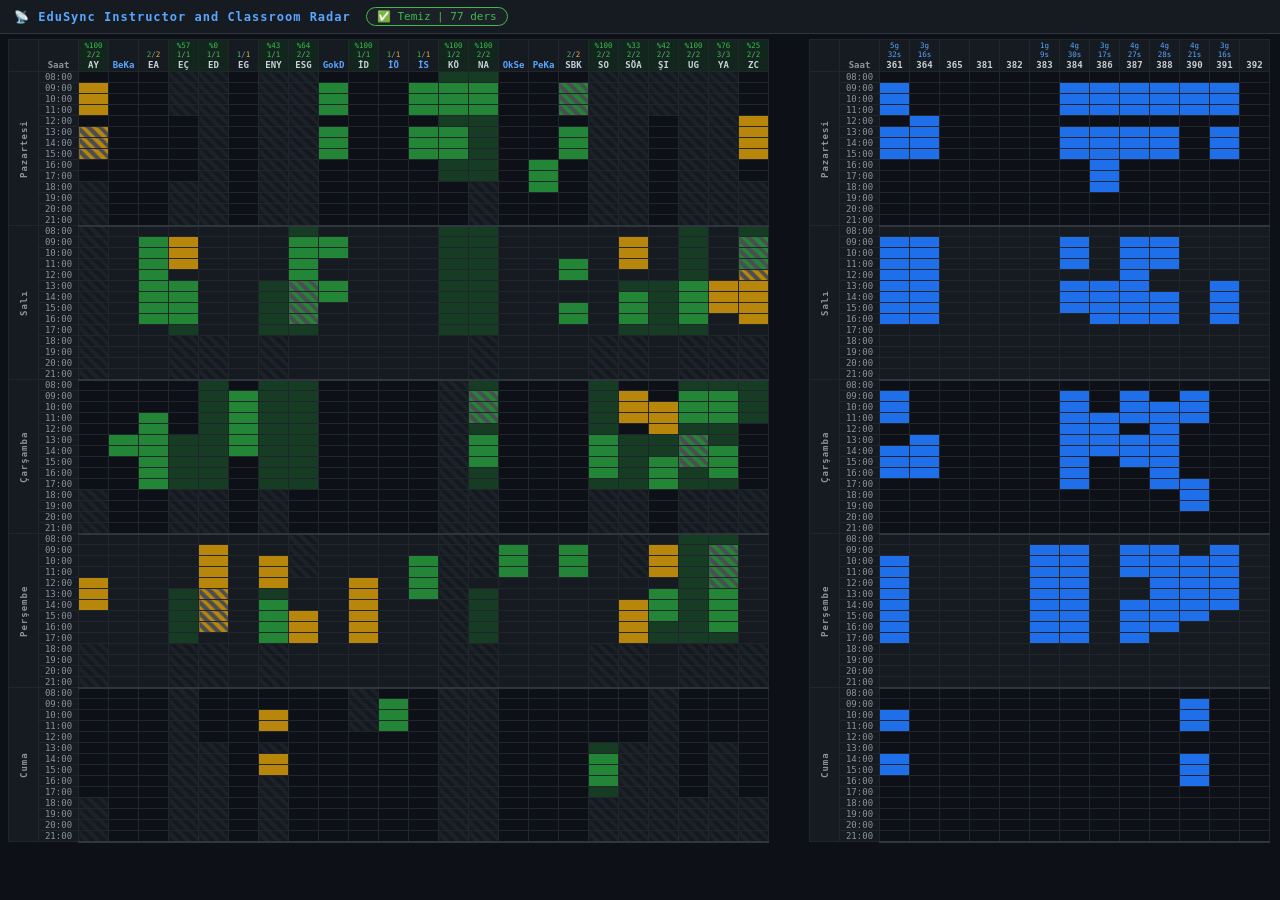
==== commit a70eb5cb: "v2.1: Ekilenen isimler: İÖ, Ömer Kara (Economics), ZC ! Dördüncü sınıf tek zorunlu dersi 152117114 E" ====
--- a/2627-1-guz/radar_dashboard.html
+++ b/2627-1-guz/radar_dashboard.html
@@ -4,6 +4,7 @@
 
 <meta name="viewport" content="width=device-width, initial-scale=1.0">
 <title>EduSync Radar</title>
+<link rel="icon" type="image/x-icon" href="[data-uri]">
 <style>
 @keyframes radar-pulse {
     0%   { background-color: #da3633; opacity: 1; box-shadow: 0 0 0 0 rgba(218,54,51,0.8); }
@@ -140,104 +141,104 @@
 <div id="radar-body">
     <div>
         <table class="radar-table" id="table-hoca">
-            <thead><tr><th style="width:30px;min-width:30px;max-width:30px;"></th><th style="width:40px;min-width:40px;max-width:40px;color:#8b949e;">Saat</th><th class="radar-th form-submitted" style="color:#c9d1d9;" data-col="AY" data-info="&lt;div class=&quot;tt-hoca&quot;&gt;Prof. Dr. Ahmet YAZICI&lt;/div&gt;&lt;div style=&quot;font-size:0.85em;color:#aaa;margin-top:2px;&quot;&gt;Bilgisayar Mühendisliği&lt;/div&gt;&lt;div class=&quot;tt-meta&quot;&gt;🟢 Form Dolduruldu&lt;/div&gt;"><span class="th-kis">AY</span><span class="th-stat-day"></span><span class="th-stat-slot"></span></th><th class="radar-th" style="color:#c9d1d9;" data-col="EA" data-info="&lt;div class=&quot;tt-hoca&quot;&gt;Dr. Öğr. Üyesi Emrah ATILGAN&lt;/div&gt;&lt;div style=&quot;font-size:0.85em;color:#aaa;margin-top:2px;&quot;&gt;Bilgisayar Mühendisliği&lt;/div&gt;&lt;div class=&quot;tt-meta&quot;&gt;⚪ Form Doldurulmadı&lt;/div&gt;"><span class="th-kis">EA</span><span class="th-stat-day"></span><span class="th-stat-slot"></span></th><th class="radar-th form-submitted" style="color:#c9d1d9;" data-col="EÇ" data-info="&lt;div class=&quot;tt-hoca&quot;&gt;Doç. Dr. Eyüp ÇİNAR&lt;/div&gt;&lt;div style=&quot;font-size:0.85em;color:#aaa;margin-top:2px;&quot;&gt;Bilgisayar Mühendisliği&lt;/div&gt;&lt;div class=&quot;tt-meta&quot;&gt;🟢 Form Dolduruldu&lt;/div&gt;"><span class="th-kis">EÇ</span><span class="th-stat-day"></span><span class="th-stat-slot"></span></th><th class="radar-th form-submitted" style="color:#c9d1d9;" data-col="ED" data-info="&lt;div class=&quot;tt-hoca&quot;&gt;Dr. Öğr. Üyesi Elif DEĞİRMENCİ&lt;/div&gt;&lt;div style=&quot;font-size:0.85em;color:#aaa;margin-top:2px;&quot;&gt;Bilgisayar Mühendisliği&lt;/div&gt;&lt;div class=&quot;tt-meta&quot;&gt;🟢 Form Dolduruldu&lt;/div&gt;"><span class="th-kis">ED</span><span class="th-stat-day"></span><span class="th-stat-slot"></span></th><th class="radar-th" style="color:#c9d1d9;" data-col="EG" data-info="&lt;div class=&quot;tt-hoca&quot;&gt;Prof. Dr. Eyyüp GÜLBANDILAR&lt;/div&gt;&lt;div style=&quot;font-size:0.85em;color:#aaa;margin-top:2px;&quot;&gt;Bilgisayar Mühendisliği&lt;/div&gt;&lt;div class=&quot;tt-meta&quot;&gt;⚪ Form Doldurulmadı&lt;/div&gt;"><span class="th-kis">EG</span><span class="th-stat-day"></span><span class="th-stat-slot"></span></th><th class="radar-th form-submitted" style="color:#c9d1d9;" data-col="ENY" data-info="&lt;div class=&quot;tt-hoca&quot;&gt;Doç. Dr. Esra Nergis YOLAÇAN&lt;/div&gt;&lt;div style=&quot;font-size:0.85em;color:#aaa;margin-top:2px;&quot;&gt;Bilgisayar Mühendisliği&lt;/div&gt;&lt;div class=&quot;tt-meta&quot;&gt;🟢 Form Dolduruldu&lt;/div&gt;"><span class="th-kis">ENY</span><span class="th-stat-day"></span><span class="th-stat-slot"></span></th><th class="radar-th form-submitted" style="color:#c9d1d9;" data-col="ESG" data-info="&lt;div class=&quot;tt-hoca&quot;&gt;Doç. Dr. Efnan ŞORA GÜNAL&lt;/div&gt;&lt;div style=&quot;font-size:0.85em;color:#aaa;margin-top:2px;&quot;&gt;Bilgisayar Mühendisliği&lt;/div&gt;&lt;div class=&quot;tt-meta&quot;&gt;🟢 Form Dolduruldu&lt;/div&gt;"><span class="th-kis">ESG</span><span class="th-stat-day"></span><span class="th-stat-slot"></span></th><th class="radar-th form-submitted" style="color:#c9d1d9;" data-col="İD" data-info="&lt;div class=&quot;tt-hoca&quot;&gt;Prof. Dr. İdiris DAĞ&lt;/div&gt;&lt;div style=&quot;font-size:0.85em;color:#aaa;margin-top:2px;&quot;&gt;Bilgisayar Mühendisliği&lt;/div&gt;&lt;div class=&quot;tt-meta&quot;&gt;🟢 Form Dolduruldu&lt;/div&gt;"><span class="th-kis">İD</span><span class="th-stat-day"></span><span class="th-stat-slot"></span></th><th class="radar-th" style="color:#58a6ff;" data-col="İÖ" data-info="&lt;div class=&quot;tt-hoca&quot;&gt;Dr. Öğr. Üyesi İlker ÖZÇELİK&lt;/div&gt;&lt;div style=&quot;font-size:0.85em;color:#aaa;margin-top:2px;&quot;&gt;Yazılım Mühendisliği&lt;/div&gt;&lt;div class=&quot;tt-meta&quot;&gt;⚪ Form Doldurulmadı&lt;/div&gt;"><span class="th-kis">İÖ</span><span class="th-stat-day"></span><span class="th-stat-slot"></span></th><th class="radar-th" style="color:#58a6ff;" data-col="İS" data-info="&lt;div class=&quot;tt-hoca&quot;&gt;Dr. Öğr. Üyesi İbrahim SAVRAN&lt;/div&gt;&lt;div style=&quot;font-size:0.85em;color:#aaa;margin-top:2px;&quot;&gt;Yazılım Mühendisliği&lt;/div&gt;&lt;div class=&quot;tt-meta&quot;&gt;⚪ Form Doldurulmadı&lt;/div&gt;"><span class="th-kis">İS</span><span class="th-stat-day"></span><span class="th-stat-slot"></span></th><th class="radar-th form-submitted" style="color:#c9d1d9;" data-col="KÖ" data-info="&lt;div class=&quot;tt-hoca&quot;&gt;Prof. Dr. Kemal ÖZKAN&lt;/div&gt;&lt;div style=&quot;font-size:0.85em;color:#aaa;margin-top:2px;&quot;&gt;Bilgisayar Mühendisliği&lt;/div&gt;&lt;div class=&quot;tt-meta&quot;&gt;🟢 Form Dolduruldu&lt;/div&gt;"><span class="th-kis">KÖ</span><span class="th-stat-day"></span><span class="th-stat-slot"></span></th><th class="radar-th form-submitted" style="color:#c9d1d9;" data-col="MÖ" data-info="&lt;div class=&quot;tt-hoca&quot;&gt;Prof. Dr. Metin ÖZKAN&lt;/div&gt;&lt;div style=&quot;font-size:0.85em;color:#aaa;margin-top:2px;&quot;&gt;Bilgisayar Mühendisliği&lt;/div&gt;&lt;div class=&quot;tt-meta&quot;&gt;🟢 Form Dolduruldu&lt;/div&gt;"><span class="th-kis">MÖ</span><span class="th-stat-day"></span><span class="th-stat-slot"></span></th><th class="radar-th form-submitted" style="color:#c9d1d9;" data-col="NA" data-info="&lt;div class=&quot;tt-hoca&quot;&gt;Doç. Dr. Nihat ADAR&lt;/div&gt;&lt;div style=&quot;font-size:0.85em;color:#aaa;margin-top:2px;&quot;&gt;Bilgisayar Mühendisliği&lt;/div&gt;&lt;div class=&quot;tt-meta&quot;&gt;🟢 Form Dolduruldu&lt;/div&gt;"><span class="th-kis">NA</span><span class="th-stat-day"></span><span class="th-stat-slot"></span></th><th class="radar-th" style="color:#c9d1d9;" data-col="SBK" data-info="&lt;div class=&quot;tt-hoca&quot;&gt;Doç. Dr. Sinem BOZKURT KESER&lt;/div&gt;&lt;div style=&quot;font-size:0.85em;color:#aaa;margin-top:2px;&quot;&gt;Bilgisayar Mühendisliği&lt;/div&gt;&lt;div class=&quot;tt-meta&quot;&gt;⚪ Form Doldurulmadı&lt;/div&gt;"><span class="th-kis">SBK</span><span class="th-stat-day"></span><span class="th-stat-slot"></span></th><th class="radar-th form-submitted" style="color:#c9d1d9;" data-col="SO" data-info="&lt;div class=&quot;tt-hoca&quot;&gt;Dr. Öğr. Üyesi Savaş OKYAY&lt;/div&gt;&lt;div style=&quot;font-size:0.85em;color:#aaa;margin-top:2px;&quot;&gt;Bilgisayar Mühendisliği&lt;/div&gt;&lt;div class=&quot;tt-meta&quot;&gt;🟢 Form Dolduruldu&lt;/div&gt;"><span class="th-kis">SO</span><span class="th-stat-day"></span><span class="th-stat-slot"></span></th><th class="radar-th form-submitted" style="color:#c9d1d9;" data-col="SÖA" data-info="&lt;div class=&quot;tt-hoca&quot;&gt;Dr. Öğr. Üyesi Serel AKYOL&lt;/div&gt;&lt;div style=&quot;font-size:0.85em;color:#aaa;margin-top:2px;&quot;&gt;Bilgisayar Mühendisliği&lt;/div&gt;&lt;div class=&quot;tt-meta&quot;&gt;🟢 Form Dolduruldu&lt;/div&gt;"><span class="th-kis">SÖA</span><span class="th-stat-day"></span><span class="th-stat-slot"></span></th><th class="radar-th form-submitted" style="color:#c9d1d9;" data-col="ŞI" data-info="&lt;div class=&quot;tt-hoca&quot;&gt;Doç. Dr. Şahin IŞIK&lt;/div&gt;&lt;div style=&quot;font-size:0.85em;color:#aaa;margin-top:2px;&quot;&gt;Bilgisayar Mühendisliği&lt;/div&gt;&lt;div class=&quot;tt-meta&quot;&gt;🟢 Form Dolduruldu&lt;/div&gt;"><span class="th-kis">ŞI</span><span class="th-stat-day"></span><span class="th-stat-slot"></span></th><th class="radar-th form-submitted" style="color:#c9d1d9;" data-col="UG" data-info="&lt;div class=&quot;tt-hoca&quot;&gt;Dr. Öğr. Üyesi Uğur GÜREL&lt;/div&gt;&lt;div style=&quot;font-size:0.85em;color:#aaa;margin-top:2px;&quot;&gt;Bilgisayar Mühendisliği&lt;/div&gt;&lt;div class=&quot;tt-meta&quot;&gt;🟢 Form Dolduruldu&lt;/div&gt;"><span class="th-kis">UG</span><span class="th-stat-day"></span><span class="th-stat-slot"></span></th><th class="radar-th form-submitted" style="color:#c9d1d9;" data-col="YA" data-info="&lt;div class=&quot;tt-hoca&quot;&gt;Doç. Dr. Yıldıray ANAGÜN&lt;/div&gt;&lt;div style=&quot;font-size:0.85em;color:#aaa;margin-top:2px;&quot;&gt;Bilgisayar Mühendisliği&lt;/div&gt;&lt;div class=&quot;tt-meta&quot;&gt;🟢 Form Dolduruldu&lt;/div&gt;"><span class="th-kis">YA</span><span class="th-stat-day"></span><span class="th-stat-slot"></span></th><th class="radar-th form-submitted" style="color:#c9d1d9;" data-col="ZC" data-info="&lt;div class=&quot;tt-hoca&quot;&gt;Dr. Öğr. Üyesi Zuhal CAN&lt;/div&gt;&lt;div style=&quot;font-size:0.85em;color:#aaa;margin-top:2px;&quot;&gt;Bilgisayar Mühendisliği&lt;/div&gt;&lt;div class=&quot;tt-meta&quot;&gt;🟢 Form Dolduruldu&lt;/div&gt;"><span class="th-kis">ZC</span><span class="th-stat-day"></span><span class="th-stat-slot"></span></th></tr></thead>
-            <tbody><tr><td rowspan="14" style="writing-mode:vertical-rl;transform:rotate(180deg);text-align:center;font-weight:bold;width:30px;min-width:30px;max-width:30px;background:#161b22;color:#8b949e;border:1px solid #21262d;font-size:9px;letter-spacing:1px;">Pazartesi</td><td style="width:40px;min-width:40px;max-width:40px;text-align:center;background:#161b22;color:#8b949e;font-size:9px;border:1px solid #21262d;">08:00</td><td class="slot pref-empty" data-type="hoca" data-day="Pazartesi" data-hour="8" data-col="AY"></td><td class="slot" data-type="hoca" data-day="Pazartesi" data-hour="8" data-col="EA"></td><td class="slot pref-blocked" data-type="hoca" data-day="Pazartesi" data-hour="8" data-col="EÇ"></td><td class="slot pref-blocked" data-type="hoca" data-day="Pazartesi" data-hour="8" data-col="ED"></td><td class="slot" data-type="hoca" data-day="Pazartesi" data-hour="8" data-col="EG"></td><td class="slot pref-blocked" data-type="hoca" data-day="Pazartesi" data-hour="8" data-col="ENY"></td><td class="slot pref-blocked" data-type="hoca" data-day="Pazartesi" data-hour="8" data-col="ESG"></td><td class="slot pref-empty" data-type="hoca" data-day="Pazartesi" data-hour="8" data-col="İD"></td><td class="slot" data-type="hoca" data-day="Pazartesi" data-hour="8" data-col="İÖ"></td><td class="slot" data-type="hoca" data-day="Pazartesi" data-hour="8" data-col="İS"></td><td class="slot pref-favored" data-type="hoca" data-day="Pazartesi" data-hour="8" data-col="KÖ"></td><td class="slot pref-empty" data-type="hoca" data-day="Pazartesi" data-hour="8" data-col="MÖ"></td><td class="slot pref-favored" data-type="hoca" data-day="Pazartesi" data-hour="8" data-col="NA"></td><td class="slot" data-type="hoca" data-day="Pazartesi" data-hour="8" data-col="SBK"></td><td class="slot pref-blocked" data-type="hoca" data-day="Pazartesi" data-hour="8" data-col="SO"></td><td class="slot pref-blocked" data-type="hoca" data-day="Pazartesi" data-hour="8" data-col="SÖA"></td><td class="slot pref-blocked" data-type="hoca" data-day="Pazartesi" data-hour="8" data-col="ŞI"></td><td class="slot pref-blocked" data-type="hoca" data-day="Pazartesi" data-hour="8" data-col="UG"></td><td class="slot pref-blocked" data-type="hoca" data-day="Pazartesi" data-hour="8" data-col="YA"></td><td class="slot pref-empty" data-type="hoca" data-day="Pazartesi" data-hour="8" data-col="ZC"></td></tr>
-<tr><td style="width:40px;min-width:40px;max-width:40px;text-align:center;background:#161b22;color:#8b949e;font-size:9px;border:1px solid #21262d;">09:00</td><td class="slot bg-teacher-offpref" data-type="hoca" data-day="Pazartesi" data-hour="9" data-col="AY" data-info="&lt;div class=&quot;tt-kod&quot;&gt;152115016-A&lt;/div&gt;&lt;div class=&quot;tt-adi&quot;&gt;VERİ TABANI YÖNETİM SİSTEMLERİ&lt;/div&gt;&lt;div class=&quot;tt-meta&quot;&gt;🤝 Doç. Dr. Sinem BOZKURT KESER, Prof. Dr. Ahmet YAZICI&lt;/div&gt;&lt;div class=&quot;tt-hoca&quot;&gt;Prof. Dr. Ahmet YAZICI&lt;/div&gt;&lt;div class=&quot;tt-meta&quot;&gt;Pazartesi 09:00 - 386&lt;/div&gt;"></td><td class="slot" data-type="hoca" data-day="Pazartesi" data-hour="9" data-col="EA"></td><td class="slot pref-blocked" data-type="hoca" data-day="Pazartesi" data-hour="9" data-col="EÇ"></td><td class="slot pref-blocked" data-type="hoca" data-day="Pazartesi" data-hour="9" data-col="ED"></td><td class="slot" data-type="hoca" data-day="Pazartesi" data-hour="9" data-col="EG"></td><td class="slot pref-blocked" data-type="hoca" data-day="Pazartesi" data-hour="9" data-col="ENY"></td><td class="slot pref-blocked" data-type="hoca" data-day="Pazartesi" data-hour="9" data-col="ESG"></td><td class="slot pref-empty" data-type="hoca" data-day="Pazartesi" data-hour="9" data-col="İD"></td><td class="slot" data-type="hoca" data-day="Pazartesi" data-hour="9" data-col="İÖ"></td><td class="slot bg-teacher" data-type="hoca" data-day="Pazartesi" data-hour="9" data-col="İS" data-info="&lt;div class=&quot;tt-kod&quot;&gt;152111022-A&lt;/div&gt;&lt;div class=&quot;tt-adi&quot;&gt;INTRODUCTION TO PROGRAMMING&lt;/div&gt;&lt;div class=&quot;tt-hoca&quot;&gt;Dr. Öğr. Üyesi İbrahim SAVRAN&lt;/div&gt;&lt;div class=&quot;tt-meta&quot;&gt;Pazartesi 09:00 - LAB-361&lt;/div&gt;"></td><td class="slot bg-teacher" data-type="hoca" data-day="Pazartesi" data-hour="9" data-col="KÖ" data-info="&lt;div class=&quot;tt-kod&quot;&gt;152117135-A&lt;/div&gt;&lt;div class=&quot;tt-adi&quot;&gt;IMAGE PROCESSING&lt;/div&gt;&lt;div class=&quot;tt-hoca&quot;&gt;Prof. Dr. Kemal ÖZKAN&lt;/div&gt;&lt;div class=&quot;tt-meta&quot;&gt;Pazartesi 09:00 - 390&lt;/div&gt;"></td><td class="slot pref-empty" data-type="hoca" data-day="Pazartesi" data-hour="9" data-col="MÖ"></td><td class="slot bg-teacher" data-type="hoca" data-day="Pazartesi" data-hour="9" data-col="NA" data-info="&lt;div class=&quot;tt-kod&quot;&gt;503001503-A&lt;/div&gt;&lt;div class=&quot;tt-adi&quot;&gt;PARALEL BİLGİSAYAR YAPILARI VE İŞLEME&lt;/div&gt;&lt;div class=&quot;tt-hoca&quot;&gt;Doç. Dr. Nihat ADAR&lt;/div&gt;&lt;div class=&quot;tt-meta&quot;&gt;Pazartesi 09:00 - 384&lt;/div&gt;"></td><td class="slot bg-coteaching" data-type="hoca" data-day="Pazartesi" data-hour="9" data-col="SBK" data-info="&lt;div class=&quot;tt-kod&quot;&gt;152115016-A&lt;/div&gt;&lt;div class=&quot;tt-adi&quot;&gt;VERİ TABANI YÖNETİM SİSTEMLERİ&lt;/div&gt;&lt;div class=&quot;tt-meta&quot;&gt;🤝 Doç. Dr. Sinem BOZKURT KESER, Prof. Dr. Ahmet YAZICI&lt;/div&gt;&lt;div class=&quot;tt-hoca&quot;&gt;Doç. Dr. Sinem BOZKURT KESER&lt;/div&gt;&lt;div class=&quot;tt-meta&quot;&gt;Pazartesi 09:00 - 386&lt;/div&gt;"></td><td class="slot pref-blocked" data-type="hoca" data-day="Pazartesi" data-hour="9" data-col="SO"></td><td class="slot pref-blocked" data-type="hoca" data-day="Pazartesi" data-hour="9" data-col="SÖA"></td><td class="slot pref-blocked" data-type="hoca" data-day="Pazartesi" data-hour="9" data-col="ŞI"></td><td class="slot pref-blocked" data-type="hoca" data-day="Pazartesi" data-hour="9" data-col="UG"></td><td class="slot pref-blocked" data-type="hoca" data-day="Pazartesi" data-hour="9" data-col="YA"></td><td class="slot pref-empty" data-type="hoca" data-day="Pazartesi" data-hour="9" data-col="ZC"></td></tr>
-<tr><td style="width:40px;min-width:40px;max-width:40px;text-align:center;background:#161b22;color:#8b949e;font-size:9px;border:1px solid #21262d;">10:00</td><td class="slot bg-teacher-offpref" data-type="hoca" data-day="Pazartesi" data-hour="10" data-col="AY" data-info="&lt;div class=&quot;tt-kod&quot;&gt;152115016-A&lt;/div&gt;&lt;div class=&quot;tt-adi&quot;&gt;VERİ TABANI YÖNETİM SİSTEMLERİ&lt;/div&gt;&lt;div class=&quot;tt-meta&quot;&gt;🤝 Doç. Dr. Sinem BOZKURT KESER, Prof. Dr. Ahmet YAZICI&lt;/div&gt;&lt;div class=&quot;tt-hoca&quot;&gt;Prof. Dr. Ahmet YAZICI&lt;/div&gt;&lt;div class=&quot;tt-meta&quot;&gt;Pazartesi 10:00 - 386&lt;/div&gt;"></td><td class="slot" data-type="hoca" data-day="Pazartesi" data-hour="10" data-col="EA"></td><td class="slot pref-blocked" data-type="hoca" data-day="Pazartesi" data-hour="10" data-col="EÇ"></td><td class="slot pref-blocked" data-type="hoca" data-day="Pazartesi" data-hour="10" data-col="ED"></td><td class="slot" data-type="hoca" data-day="Pazartesi" data-hour="10" data-col="EG"></td><td class="slot pref-blocked" data-type="hoca" data-day="Pazartesi" data-hour="10" data-col="ENY"></td><td class="slot pref-blocked" data-type="hoca" data-day="Pazartesi" data-hour="10" data-col="ESG"></td><td class="slot pref-empty" data-type="hoca" data-day="Pazartesi" data-hour="10" data-col="İD"></td><td class="slot" data-type="hoca" data-day="Pazartesi" data-hour="10" data-col="İÖ"></td><td class="slot bg-teacher" data-type="hoca" data-day="Pazartesi" data-hour="10" data-col="İS" data-info="&lt;div class=&quot;tt-kod&quot;&gt;152111022-A&lt;/div&gt;&lt;div class=&quot;tt-adi&quot;&gt;INTRODUCTION TO PROGRAMMING&lt;/div&gt;&lt;div class=&quot;tt-hoca&quot;&gt;Dr. Öğr. Üyesi İbrahim SAVRAN&lt;/div&gt;&lt;div class=&quot;tt-meta&quot;&gt;Pazartesi 10:00 - LAB-361&lt;/div&gt;"></td><td class="slot bg-teacher" data-type="hoca" data-day="Pazartesi" data-hour="10" data-col="KÖ" data-info="&lt;div class=&quot;tt-kod&quot;&gt;152117135-A&lt;/div&gt;&lt;div class=&quot;tt-adi&quot;&gt;IMAGE PROCESSING&lt;/div&gt;&lt;div class=&quot;tt-hoca&quot;&gt;Prof. Dr. Kemal ÖZKAN&lt;/div&gt;&lt;div class=&quot;tt-meta&quot;&gt;Pazartesi 10:00 - 390&lt;/div&gt;"></td><td class="slot pref-empty" data-type="hoca" data-day="Pazartesi" data-hour="10" data-col="MÖ"></td><td class="slot bg-teacher" data-type="hoca" data-day="Pazartesi" data-hour="10" data-col="NA" data-info="&lt;div class=&quot;tt-kod&quot;&gt;503001503-A&lt;/div&gt;&lt;div class=&quot;tt-adi&quot;&gt;PARALEL BİLGİSAYAR YAPILARI VE İŞLEME&lt;/div&gt;&lt;div class=&quot;tt-hoca&quot;&gt;Doç. Dr. Nihat ADAR&lt;/div&gt;&lt;div class=&quot;tt-meta&quot;&gt;Pazartesi 10:00 - 384&lt;/div&gt;"></td><td class="slot bg-coteaching" data-type="hoca" data-day="Pazartesi" data-hour="10" data-col="SBK" data-info="&lt;div class=&quot;tt-kod&quot;&gt;152115016-A&lt;/div&gt;&lt;div class=&quot;tt-adi&quot;&gt;VERİ TABANI YÖNETİM SİSTEMLERİ&lt;/div&gt;&lt;div class=&quot;tt-meta&quot;&gt;🤝 Doç. Dr. Sinem BOZKURT KESER, Prof. Dr. Ahmet YAZICI&lt;/div&gt;&lt;div class=&quot;tt-hoca&quot;&gt;Doç. Dr. Sinem BOZKURT KESER&lt;/div&gt;&lt;div class=&quot;tt-meta&quot;&gt;Pazartesi 10:00 - 386&lt;/div&gt;"></td><td class="slot pref-blocked" data-type="hoca" data-day="Pazartesi" data-hour="10" data-col="SO"></td><td class="slot pref-blocked" data-type="hoca" data-day="Pazartesi" data-hour="10" data-col="SÖA"></td><td class="slot pref-blocked" data-type="hoca" data-day="Pazartesi" data-hour="10" data-col="ŞI"></td><td class="slot pref-blocked" data-type="hoca" data-day="Pazartesi" data-hour="10" data-col="UG"></td><td class="slot pref-blocked" data-type="hoca" data-day="Pazartesi" data-hour="10" data-col="YA"></td><td class="slot pref-empty" data-type="hoca" data-day="Pazartesi" data-hour="10" data-col="ZC"></td></tr>
-<tr><td style="width:40px;min-width:40px;max-width:40px;text-align:center;background:#161b22;color:#8b949e;font-size:9px;border:1px solid #21262d;">11:00</td><td class="slot bg-teacher-offpref" data-type="hoca" data-day="Pazartesi" data-hour="11" data-col="AY" data-info="&lt;div class=&quot;tt-kod&quot;&gt;152115016-A&lt;/div&gt;&lt;div class=&quot;tt-adi&quot;&gt;VERİ TABANI YÖNETİM SİSTEMLERİ&lt;/div&gt;&lt;div class=&quot;tt-meta&quot;&gt;🤝 Doç. Dr. Sinem BOZKURT KESER, Prof. Dr. Ahmet YAZICI&lt;/div&gt;&lt;div class=&quot;tt-hoca&quot;&gt;Prof. Dr. Ahmet YAZICI&lt;/div&gt;&lt;div class=&quot;tt-meta&quot;&gt;Pazartesi 11:00 - 386&lt;/div&gt;"></td><td class="slot" data-type="hoca" data-day="Pazartesi" data-hour="11" data-col="EA"></td><td class="slot pref-blocked" data-type="hoca" data-day="Pazartesi" data-hour="11" data-col="EÇ"></td><td class="slot pref-blocked" data-type="hoca" data-day="Pazartesi" data-hour="11" data-col="ED"></td><td class="slot" data-type="hoca" data-day="Pazartesi" data-hour="11" data-col="EG"></td><td class="slot pref-blocked" data-type="hoca" data-day="Pazartesi" data-hour="11" data-col="ENY"></td><td class="slot pref-blocked" data-type="hoca" data-day="Pazartesi" data-hour="11" data-col="ESG"></td><td class="slot pref-empty" data-type="hoca" data-day="Pazartesi" data-hour="11" data-col="İD"></td><td class="slot" data-type="hoca" data-day="Pazartesi" data-hour="11" data-col="İÖ"></td><td class="slot bg-teacher" data-type="hoca" data-day="Pazartesi" data-hour="11" data-col="İS" data-info="&lt;div class=&quot;tt-kod&quot;&gt;152111022-A&lt;/div&gt;&lt;div class=&quot;tt-adi&quot;&gt;INTRODUCTION TO PROGRAMMING&lt;/div&gt;&lt;div class=&quot;tt-hoca&quot;&gt;Dr. Öğr. Üyesi İbrahim SAVRAN&lt;/div&gt;&lt;div class=&quot;tt-meta&quot;&gt;Pazartesi 11:00 - LAB-361&lt;/div&gt;"></td><td class="slot bg-teacher" data-type="hoca" data-day="Pazartesi" data-hour="11" data-col="KÖ" data-info="&lt;div class=&quot;tt-kod&quot;&gt;152117135-A&lt;/div&gt;&lt;div class=&quot;tt-adi&quot;&gt;IMAGE PROCESSING&lt;/div&gt;&lt;div class=&quot;tt-hoca&quot;&gt;Prof. Dr. Kemal ÖZKAN&lt;/div&gt;&lt;div class=&quot;tt-meta&quot;&gt;Pazartesi 11:00 - 390&lt;/div&gt;"></td><td class="slot pref-empty" data-type="hoca" data-day="Pazartesi" data-hour="11" data-col="MÖ"></td><td class="slot bg-teacher" data-type="hoca" data-day="Pazartesi" data-hour="11" data-col="NA" data-info="&lt;div class=&quot;tt-kod&quot;&gt;503001503-A&lt;/div&gt;&lt;div class=&quot;tt-adi&quot;&gt;PARALEL BİLGİSAYAR YAPILARI VE İŞLEME&lt;/div&gt;&lt;div class=&quot;tt-hoca&quot;&gt;Doç. Dr. Nihat ADAR&lt;/div&gt;&lt;div class=&quot;tt-meta&quot;&gt;Pazartesi 11:00 - 384&lt;/div&gt;"></td><td class="slot bg-coteaching" data-type="hoca" data-day="Pazartesi" data-hour="11" data-col="SBK" data-info="&lt;div class=&quot;tt-kod&quot;&gt;152115016-A&lt;/div&gt;&lt;div class=&quot;tt-adi&quot;&gt;VERİ TABANI YÖNETİM SİSTEMLERİ&lt;/div&gt;&lt;div class=&quot;tt-meta&quot;&gt;🤝 Doç. Dr. Sinem BOZKURT KESER, Prof. Dr. Ahmet YAZICI&lt;/div&gt;&lt;div class=&quot;tt-hoca&quot;&gt;Doç. Dr. Sinem BOZKURT KESER&lt;/div&gt;&lt;div class=&quot;tt-meta&quot;&gt;Pazartesi 11:00 - 386&lt;/div&gt;"></td><td class="slot pref-blocked" data-type="hoca" data-day="Pazartesi" data-hour="11" data-col="SO"></td><td class="slot pref-blocked" data-type="hoca" data-day="Pazartesi" data-hour="11" data-col="SÖA"></td><td class="slot pref-blocked" data-type="hoca" data-day="Pazartesi" data-hour="11" data-col="ŞI"></td><td class="slot pref-blocked" data-type="hoca" data-day="Pazartesi" data-hour="11" data-col="UG"></td><td class="slot pref-blocked" data-type="hoca" data-day="Pazartesi" data-hour="11" data-col="YA"></td><td class="slot pref-empty" data-type="hoca" data-day="Pazartesi" data-hour="11" data-col="ZC"></td></tr>
-<tr><td style="width:40px;min-width:40px;max-width:40px;text-align:center;background:#161b22;color:#8b949e;font-size:9px;border:1px solid #21262d;">12:00</td><td class="slot pref-empty" data-type="hoca" data-day="Pazartesi" data-hour="12" data-col="AY"></td><td class="slot" data-type="hoca" data-day="Pazartesi" data-hour="12" data-col="EA"></td><td class="slot pref-empty" data-type="hoca" data-day="Pazartesi" data-hour="12" data-col="EÇ"></td><td class="slot pref-blocked" data-type="hoca" data-day="Pazartesi" data-hour="12" data-col="ED"></td><td class="slot" data-type="hoca" data-day="Pazartesi" data-hour="12" data-col="EG"></td><td class="slot pref-blocked" data-type="hoca" data-day="Pazartesi" data-hour="12" data-col="ENY"></td><td class="slot pref-blocked" data-type="hoca" data-day="Pazartesi" data-hour="12" data-col="ESG"></td><td class="slot pref-empty" data-type="hoca" data-day="Pazartesi" data-hour="12" data-col="İD"></td><td class="slot" data-type="hoca" data-day="Pazartesi" data-hour="12" data-col="İÖ"></td><td class="slot" data-type="hoca" data-day="Pazartesi" data-hour="12" data-col="İS"></td><td class="slot pref-favored" data-type="hoca" data-day="Pazartesi" data-hour="12" data-col="KÖ"></td><td class="slot pref-empty" data-type="hoca" data-day="Pazartesi" data-hour="12" data-col="MÖ"></td><td class="slot pref-favored" data-type="hoca" data-day="Pazartesi" data-hour="12" data-col="NA"></td><td class="slot" data-type="hoca" data-day="Pazartesi" data-hour="12" data-col="SBK"></td><td class="slot pref-blocked" data-type="hoca" data-day="Pazartesi" data-hour="12" data-col="SO"></td><td class="slot pref-blocked" data-type="hoca" data-day="Pazartesi" data-hour="12" data-col="SÖA"></td><td class="slot pref-empty" data-type="hoca" data-day="Pazartesi" data-hour="12" data-col="ŞI"></td><td class="slot pref-blocked" data-type="hoca" data-day="Pazartesi" data-hour="12" data-col="UG"></td><td class="slot pref-blocked" data-type="hoca" data-day="Pazartesi" data-hour="12" data-col="YA"></td><td class="slot pref-empty" data-type="hoca" data-day="Pazartesi" data-hour="12" data-col="ZC"></td></tr>
-<tr><td style="width:40px;min-width:40px;max-width:40px;text-align:center;background:#161b22;color:#8b949e;font-size:9px;border:1px solid #21262d;">13:00</td><td class="slot bg-coteaching-offpref" data-type="hoca" data-day="Pazartesi" data-hour="13" data-col="AY" data-info="&lt;div class=&quot;tt-kod&quot;&gt;152115016-B&lt;/div&gt;&lt;div class=&quot;tt-adi&quot;&gt;VERİ TABANI YÖNETİM SİSTEMLERİ&lt;/div&gt;&lt;div class=&quot;tt-meta&quot;&gt;🤝 Doç. Dr. Sinem BOZKURT KESER, Prof. Dr. Ahmet YAZICI&lt;/div&gt;&lt;div class=&quot;tt-hoca&quot;&gt;Prof. Dr. Ahmet YAZICI&lt;/div&gt;&lt;div class=&quot;tt-meta&quot;&gt;Pazartesi 13:00 - 386&lt;/div&gt;"></td><td class="slot" data-type="hoca" data-day="Pazartesi" data-hour="13" data-col="EA"></td><td class="slot pref-empty" data-type="hoca" data-day="Pazartesi" data-hour="13" data-col="EÇ"></td><td class="slot pref-blocked" data-type="hoca" data-day="Pazartesi" data-hour="13" data-col="ED"></td><td class="slot" data-type="hoca" data-day="Pazartesi" data-hour="13" data-col="EG"></td><td class="slot pref-blocked" data-type="hoca" data-day="Pazartesi" data-hour="13" data-col="ENY"></td><td class="slot pref-blocked" data-type="hoca" data-day="Pazartesi" data-hour="13" data-col="ESG"></td><td class="slot pref-empty" data-type="hoca" data-day="Pazartesi" data-hour="13" data-col="İD"></td><td class="slot" data-type="hoca" data-day="Pazartesi" data-hour="13" data-col="İÖ"></td><td class="slot bg-teacher" data-type="hoca" data-day="Pazartesi" data-hour="13" data-col="İS" data-info="&lt;div class=&quot;tt-kod&quot;&gt;152111022-B&lt;/div&gt;&lt;div class=&quot;tt-adi&quot;&gt;INTRODUCTION TO PROGRAMMING&lt;/div&gt;&lt;div class=&quot;tt-hoca&quot;&gt;Dr. Öğr. Üyesi İbrahim SAVRAN&lt;/div&gt;&lt;div class=&quot;tt-meta&quot;&gt;Pazartesi 13:00 - LAB-361&lt;/div&gt;"></td><td class="slot bg-teacher" data-type="hoca" data-day="Pazartesi" data-hour="13" data-col="KÖ" data-info="&lt;div class=&quot;tt-kod&quot;&gt;503001504-A&lt;/div&gt;&lt;div class=&quot;tt-adi&quot;&gt;BİLGİSAYARLA GÖRÜ&lt;/div&gt;&lt;div class=&quot;tt-hoca&quot;&gt;Prof. Dr. Kemal ÖZKAN&lt;/div&gt;&lt;div class=&quot;tt-meta&quot;&gt;Pazartesi 13:00 - 384&lt;/div&gt;"></td><td class="slot pref-empty" data-type="hoca" data-day="Pazartesi" data-hour="13" data-col="MÖ"></td><td class="slot pref-favored" data-type="hoca" data-day="Pazartesi" data-hour="13" data-col="NA"></td><td class="slot bg-teacher" data-type="hoca" data-day="Pazartesi" data-hour="13" data-col="SBK" data-info="&lt;div class=&quot;tt-kod&quot;&gt;152115016-B&lt;/div&gt;&lt;div class=&quot;tt-adi&quot;&gt;VERİ TABANI YÖNETİM SİSTEMLERİ&lt;/div&gt;&lt;div class=&quot;tt-meta&quot;&gt;🤝 Doç. Dr. Sinem BOZKURT KESER, Prof. Dr. Ahmet YAZICI&lt;/div&gt;&lt;div class=&quot;tt-hoca&quot;&gt;Doç. Dr. Sinem BOZKURT KESER&lt;/div&gt;&lt;div class=&quot;tt-meta&quot;&gt;Pazartesi 13:00 - 386&lt;/div&gt;"></td><td class="slot pref-blocked" data-type="hoca" data-day="Pazartesi" data-hour="13" data-col="SO"></td><td class="slot pref-blocked" data-type="hoca" data-day="Pazartesi" data-hour="13" data-col="SÖA"></td><td class="slot pref-empty" data-type="hoca" data-day="Pazartesi" data-hour="13" data-col="ŞI"></td><td class="slot pref-blocked" data-type="hoca" data-day="Pazartesi" data-hour="13" data-col="UG"></td><td class="slot pref-blocked" data-type="hoca" data-day="Pazartesi" data-hour="13" data-col="YA"></td><td class="slot pref-empty" data-type="hoca" data-day="Pazartesi" data-hour="13" data-col="ZC"></td></tr>
-<tr><td style="width:40px;min-width:40px;max-width:40px;text-align:center;background:#161b22;color:#8b949e;font-size:9px;border:1px solid #21262d;">14:00</td><td class="slot bg-coteaching-offpref" data-type="hoca" data-day="Pazartesi" data-hour="14" data-col="AY" data-info="&lt;div class=&quot;tt-kod&quot;&gt;152115016-B&lt;/div&gt;&lt;div class=&quot;tt-adi&quot;&gt;VERİ TABANI YÖNETİM SİSTEMLERİ&lt;/div&gt;&lt;div class=&quot;tt-meta&quot;&gt;🤝 Doç. Dr. Sinem BOZKURT KESER, Prof. Dr. Ahmet YAZICI&lt;/div&gt;&lt;div class=&quot;tt-hoca&quot;&gt;Prof. Dr. Ahmet YAZICI&lt;/div&gt;&lt;div class=&quot;tt-meta&quot;&gt;Pazartesi 14:00 - 386&lt;/div&gt;"></td><td class="slot" data-type="hoca" data-day="Pazartesi" data-hour="14" data-col="EA"></td><td class="slot pref-empty" data-type="hoca" data-day="Pazartesi" data-hour="14" data-col="EÇ"></td><td class="slot pref-blocked" data-type="hoca" data-day="Pazartesi" data-hour="14" data-col="ED"></td><td class="slot" data-type="hoca" data-day="Pazartesi" data-hour="14" data-col="EG"></td><td class="slot pref-blocked" data-type="hoca" data-day="Pazartesi" data-hour="14" data-col="ENY"></td><td class="slot pref-blocked" data-type="hoca" data-day="Pazartesi" data-hour="14" data-col="ESG"></td><td class="slot pref-empty" data-type="hoca" data-day="Pazartesi" data-hour="14" data-col="İD"></td><td class="slot" data-type="hoca" data-day="Pazartesi" data-hour="14" data-col="İÖ"></td><td class="slot bg-teacher" data-type="hoca" data-day="Pazartesi" data-hour="14" data-col="İS" data-info="&lt;div class=&quot;tt-kod&quot;&gt;152111022-B&lt;/div&gt;&lt;div class=&quot;tt-adi&quot;&gt;INTRODUCTION TO PROGRAMMING&lt;/div&gt;&lt;div class=&quot;tt-hoca&quot;&gt;Dr. Öğr. Üyesi İbrahim SAVRAN&lt;/div&gt;&lt;div class=&quot;tt-meta&quot;&gt;Pazartesi 14:00 - LAB-361&lt;/div&gt;"></td><td class="slot bg-teacher" data-type="hoca" data-day="Pazartesi" data-hour="14" data-col="KÖ" data-info="&lt;div class=&quot;tt-kod&quot;&gt;503001504-A&lt;/div&gt;&lt;div class=&quot;tt-adi&quot;&gt;BİLGİSAYARLA GÖRÜ&lt;/div&gt;&lt;div class=&quot;tt-hoca&quot;&gt;Prof. Dr. Kemal ÖZKAN&lt;/div&gt;&lt;div class=&quot;tt-meta&quot;&gt;Pazartesi 14:00 - 384&lt;/div&gt;"></td><td class="slot pref-empty" data-type="hoca" data-day="Pazartesi" data-hour="14" data-col="MÖ"></td><td class="slot pref-favored" data-type="hoca" data-day="Pazartesi" data-hour="14" data-col="NA"></td><td class="slot bg-teacher" data-type="hoca" data-day="Pazartesi" data-hour="14" data-col="SBK" data-info="&lt;div class=&quot;tt-kod&quot;&gt;152115016-B&lt;/div&gt;&lt;div class=&quot;tt-adi&quot;&gt;VERİ TABANI YÖNETİM SİSTEMLERİ&lt;/div&gt;&lt;div class=&quot;tt-meta&quot;&gt;🤝 Doç. Dr. Sinem BOZKURT KESER, Prof. Dr. Ahmet YAZICI&lt;/div&gt;&lt;div class=&quot;tt-hoca&quot;&gt;Doç. Dr. Sinem BOZKURT KESER&lt;/div&gt;&lt;div class=&quot;tt-meta&quot;&gt;Pazartesi 14:00 - 386&lt;/div&gt;"></td><td class="slot pref-blocked" data-type="hoca" data-day="Pazartesi" data-hour="14" data-col="SO"></td><td class="slot pref-blocked" data-type="hoca" data-day="Pazartesi" data-hour="14" data-col="SÖA"></td><td class="slot pref-empty" data-type="hoca" data-day="Pazartesi" data-hour="14" data-col="ŞI"></td><td class="slot pref-blocked" data-type="hoca" data-day="Pazartesi" data-hour="14" data-col="UG"></td><td class="slot pref-blocked" data-type="hoca" data-day="Pazartesi" data-hour="14" data-col="YA"></td><td class="slot pref-empty" data-type="hoca" data-day="Pazartesi" data-hour="14" data-col="ZC"></td></tr>
-<tr><td style="width:40px;min-width:40px;max-width:40px;text-align:center;background:#161b22;color:#8b949e;font-size:9px;border:1px solid #21262d;">15:00</td><td class="slot bg-coteaching-offpref" data-type="hoca" data-day="Pazartesi" data-hour="15" data-col="AY" data-info="&lt;div class=&quot;tt-kod&quot;&gt;152115016-B&lt;/div&gt;&lt;div class=&quot;tt-adi&quot;&gt;VERİ TABANI YÖNETİM SİSTEMLERİ&lt;/div&gt;&lt;div class=&quot;tt-meta&quot;&gt;🤝 Doç. Dr. Sinem BOZKURT KESER, Prof. Dr. Ahmet YAZICI&lt;/div&gt;&lt;div class=&quot;tt-hoca&quot;&gt;Prof. Dr. Ahmet YAZICI&lt;/div&gt;&lt;div class=&quot;tt-meta&quot;&gt;Pazartesi 15:00 - 386&lt;/div&gt;"></td><td class="slot" data-type="hoca" data-day="Pazartesi" data-hour="15" data-col="EA"></td><td class="slot pref-empty" data-type="hoca" data-day="Pazartesi" data-hour="15" data-col="EÇ"></td><td class="slot pref-blocked" data-type="hoca" data-day="Pazartesi" data-hour="15" data-col="ED"></td><td class="slot" data-type="hoca" data-day="Pazartesi" data-hour="15" data-col="EG"></td><td class="slot pref-blocked" data-type="hoca" data-day="Pazartesi" data-hour="15" data-col="ENY"></td><td class="slot pref-blocked" data-type="hoca" data-day="Pazartesi" data-hour="15" data-col="ESG"></td><td class="slot pref-empty" data-type="hoca" data-day="Pazartesi" data-hour="15" data-col="İD"></td><td class="slot" data-type="hoca" data-day="Pazartesi" data-hour="15" data-col="İÖ"></td><td class="slot bg-teacher" data-type="hoca" data-day="Pazartesi" data-hour="15" data-col="İS" data-info="&lt;div class=&quot;tt-kod&quot;&gt;152111022-B&lt;/div&gt;&lt;div class=&quot;tt-adi&quot;&gt;INTRODUCTION TO PROGRAMMING&lt;/div&gt;&lt;div class=&quot;tt-hoca&quot;&gt;Dr. Öğr. Üyesi İbrahim SAVRAN&lt;/div&gt;&lt;div class=&quot;tt-meta&quot;&gt;Pazartesi 15:00 - LAB-361&lt;/div&gt;"></td><td class="slot bg-teacher" data-type="hoca" data-day="Pazartesi" data-hour="15" data-col="KÖ" data-info="&lt;div class=&quot;tt-kod&quot;&gt;503001504-A&lt;/div&gt;&lt;div class=&quot;tt-adi&quot;&gt;BİLGİSAYARLA GÖRÜ&lt;/div&gt;&lt;div class=&quot;tt-hoca&quot;&gt;Prof. Dr. Kemal ÖZKAN&lt;/div&gt;&lt;div class=&quot;tt-meta&quot;&gt;Pazartesi 15:00 - 384&lt;/div&gt;"></td><td class="slot pref-empty" data-type="hoca" data-day="Pazartesi" data-hour="15" data-col="MÖ"></td><td class="slot pref-favored" data-type="hoca" data-day="Pazartesi" data-hour="15" data-col="NA"></td><td class="slot bg-teacher" data-type="hoca" data-day="Pazartesi" data-hour="15" data-col="SBK" data-info="&lt;div class=&quot;tt-kod&quot;&gt;152115016-B&lt;/div&gt;&lt;div class=&quot;tt-adi&quot;&gt;VERİ TABANI YÖNETİM SİSTEMLERİ&lt;/div&gt;&lt;div class=&quot;tt-meta&quot;&gt;🤝 Doç. Dr. Sinem BOZKURT KESER, Prof. Dr. Ahmet YAZICI&lt;/div&gt;&lt;div class=&quot;tt-hoca&quot;&gt;Doç. Dr. Sinem BOZKURT KESER&lt;/div&gt;&lt;div class=&quot;tt-meta&quot;&gt;Pazartesi 15:00 - 386&lt;/div&gt;"></td><td class="slot pref-blocked" data-type="hoca" data-day="Pazartesi" data-hour="15" data-col="SO"></td><td class="slot pref-blocked" data-type="hoca" data-day="Pazartesi" data-hour="15" data-col="SÖA"></td><td class="slot pref-empty" data-type="hoca" data-day="Pazartesi" data-hour="15" data-col="ŞI"></td><td class="slot pref-blocked" data-type="hoca" data-day="Pazartesi" data-hour="15" data-col="UG"></td><td class="slot pref-blocked" data-type="hoca" data-day="Pazartesi" data-hour="15" data-col="YA"></td><td class="slot pref-empty" data-type="hoca" data-day="Pazartesi" data-hour="15" data-col="ZC"></td></tr>
-<tr><td style="width:40px;min-width:40px;max-width:40px;text-align:center;background:#161b22;color:#8b949e;font-size:9px;border:1px solid #21262d;">16:00</td><td class="slot pref-empty" data-type="hoca" data-day="Pazartesi" data-hour="16" data-col="AY"></td><td class="slot" data-type="hoca" data-day="Pazartesi" data-hour="16" data-col="EA"></td><td class="slot pref-empty" data-type="hoca" data-day="Pazartesi" data-hour="16" data-col="EÇ"></td><td class="slot pref-blocked" data-type="hoca" data-day="Pazartesi" data-hour="16" data-col="ED"></td><td class="slot" data-type="hoca" data-day="Pazartesi" data-hour="16" data-col="EG"></td><td class="slot pref-blocked" data-type="hoca" data-day="Pazartesi" data-hour="16" data-col="ENY"></td><td class="slot pref-blocked" data-type="hoca" data-day="Pazartesi" data-hour="16" data-col="ESG"></td><td class="slot pref-empty" data-type="hoca" data-day="Pazartesi" data-hour="16" data-col="İD"></td><td class="slot" data-type="hoca" data-day="Pazartesi" data-hour="16" data-col="İÖ"></td><td class="slot" data-type="hoca" data-day="Pazartesi" data-hour="16" data-col="İS"></td><td class="slot pref-favored" data-type="hoca" data-day="Pazartesi" data-hour="16" data-col="KÖ"></td><td class="slot pref-empty" data-type="hoca" data-day="Pazartesi" data-hour="16" data-col="MÖ"></td><td class="slot pref-favored" data-type="hoca" data-day="Pazartesi" data-hour="16" data-col="NA"></td><td class="slot" data-type="hoca" data-day="Pazartesi" data-hour="16" data-col="SBK"></td><td class="slot pref-blocked" data-type="hoca" data-day="Pazartesi" data-hour="16" data-col="SO"></td><td class="slot pref-blocked" data-type="hoca" data-day="Pazartesi" data-hour="16" data-col="SÖA"></td><td class="slot pref-empty" data-type="hoca" data-day="Pazartesi" data-hour="16" data-col="ŞI"></td><td class="slot pref-blocked" data-type="hoca" data-day="Pazartesi" data-hour="16" data-col="UG"></td><td class="slot pref-blocked" data-type="hoca" data-day="Pazartesi" data-hour="16" data-col="YA"></td><td class="slot pref-empty" data-type="hoca" data-day="Pazartesi" data-hour="16" data-col="ZC"></td></tr>
-<tr><td style="width:40px;min-width:40px;max-width:40px;text-align:center;background:#161b22;color:#8b949e;font-size:9px;border:1px solid #21262d;">17:00</td><td class="slot pref-empty" data-type="hoca" data-day="Pazartesi" data-hour="17" data-col="AY"></td><td class="slot" data-type="hoca" data-day="Pazartesi" data-hour="17" data-col="EA"></td><td class="slot pref-empty" data-type="hoca" data-day="Pazartesi" data-hour="17" data-col="EÇ"></td><td class="slot pref-blocked" data-type="hoca" data-day="Pazartesi" data-hour="17" data-col="ED"></td><td class="slot" data-type="hoca" data-day="Pazartesi" data-hour="17" data-col="EG"></td><td class="slot pref-blocked" data-type="hoca" data-day="Pazartesi" data-hour="17" data-col="ENY"></td><td class="slot pref-blocked" data-type="hoca" data-day="Pazartesi" data-hour="17" data-col="ESG"></td><td class="slot pref-empty" data-type="hoca" data-day="Pazartesi" data-hour="17" data-col="İD"></td><td class="slot" data-type="hoca" data-day="Pazartesi" data-hour="17" data-col="İÖ"></td><td class="slot" data-type="hoca" data-day="Pazartesi" data-hour="17" data-col="İS"></td><td class="slot pref-favored" data-type="hoca" data-day="Pazartesi" data-hour="17" data-col="KÖ"></td><td class="slot pref-empty" data-type="hoca" data-day="Pazartesi" data-hour="17" data-col="MÖ"></td><td class="slot pref-favored" data-type="hoca" data-day="Pazartesi" data-hour="17" data-col="NA"></td><td class="slot" data-type="hoca" data-day="Pazartesi" data-hour="17" data-col="SBK"></td><td class="slot pref-blocked" data-type="hoca" data-day="Pazartesi" data-hour="17" data-col="SO"></td><td class="slot pref-blocked" data-type="hoca" data-day="Pazartesi" data-hour="17" data-col="SÖA"></td><td class="slot pref-empty" data-type="hoca" data-day="Pazartesi" data-hour="17" data-col="ŞI"></td><td class="slot pref-blocked" data-type="hoca" data-day="Pazartesi" data-hour="17" data-col="UG"></td><td class="slot pref-blocked" data-type="hoca" data-day="Pazartesi" data-hour="17" data-col="YA"></td><td class="slot pref-empty" data-type="hoca" data-day="Pazartesi" data-hour="17" data-col="ZC"></td></tr>
-<tr><td style="width:40px;min-width:40px;max-width:40px;text-align:center;background:#161b22;color:#8b949e;font-size:9px;border:1px solid #21262d;">18:00</td><td class="slot pref-blocked" data-type="hoca" data-day="Pazartesi" data-hour="18" data-col="AY"></td><td class="slot" data-type="hoca" data-day="Pazartesi" data-hour="18" data-col="EA"></td><td class="slot pref-blocked" data-type="hoca" data-day="Pazartesi" data-hour="18" data-col="EÇ"></td><td class="slot pref-blocked" data-type="hoca" data-day="Pazartesi" data-hour="18" data-col="ED"></td><td class="slot" data-type="hoca" data-day="Pazartesi" data-hour="18" data-col="EG"></td><td class="slot pref-blocked" data-type="hoca" data-day="Pazartesi" data-hour="18" data-col="ENY"></td><td class="slot pref-blocked" data-type="hoca" data-day="Pazartesi" data-hour="18" data-col="ESG"></td><td class="slot pref-empty" data-type="hoca" data-day="Pazartesi" data-hour="18" data-col="İD"></td><td class="slot" data-type="hoca" data-day="Pazartesi" data-hour="18" data-col="İÖ"></td><td class="slot" data-type="hoca" data-day="Pazartesi" data-hour="18" data-col="İS"></td><td class="slot pref-empty" data-type="hoca" data-day="Pazartesi" data-hour="18" data-col="KÖ"></td><td class="slot pref-blocked" data-type="hoca" data-day="Pazartesi" data-hour="18" data-col="MÖ"></td><td class="slot pref-blocked" data-type="hoca" data-day="Pazartesi" data-hour="18" data-col="NA"></td><td class="slot" data-type="hoca" data-day="Pazartesi" data-hour="18" data-col="SBK"></td><td class="slot pref-blocked" data-type="hoca" data-day="Pazartesi" data-hour="18" data-col="SO"></td><td class="slot pref-blocked" data-type="hoca" data-day="Pazartesi" data-hour="18" data-col="SÖA"></td><td class="slot pref-empty" data-type="hoca" data-day="Pazartesi" data-hour="18" data-col="ŞI"></td><td class="slot pref-blocked" data-type="hoca" data-day="Pazartesi" data-hour="18" data-col="UG"></td><td class="slot pref-blocked" data-type="hoca" data-day="Pazartesi" data-hour="18" data-col="YA"></td><td class="slot pref-blocked" data-type="hoca" data-day="Pazartesi" data-hour="18" data-col="ZC"></td></tr>
-<tr><td style="width:40px;min-width:40px;max-width:40px;text-align:center;background:#161b22;color:#8b949e;font-size:9px;border:1px solid #21262d;">19:00</td><td class="slot pref-blocked" data-type="hoca" data-day="Pazartesi" data-hour="19" data-col="AY"></td><td class="slot" data-type="hoca" data-day="Pazartesi" data-hour="19" data-col="EA"></td><td class="slot pref-blocked" data-type="hoca" data-day="Pazartesi" data-hour="19" data-col="EÇ"></td><td class="slot pref-blocked" data-type="hoca" data-day="Pazartesi" data-hour="19" data-col="ED"></td><td class="slot" data-type="hoca" data-day="Pazartesi" data-hour="19" data-col="EG"></td><td class="slot pref-blocked" data-type="hoca" data-day="Pazartesi" data-hour="19" data-col="ENY"></td><td class="slot pref-blocked" data-type="hoca" data-day="Pazartesi" data-hour="19" data-col="ESG"></td><td class="slot pref-empty" data-type="hoca" data-day="Pazartesi" data-hour="19" data-col="İD"></td><td class="slot" data-type="hoca" data-day="Pazartesi" data-hour="19" data-col="İÖ"></td><td class="slot" data-type="hoca" data-day="Pazartesi" data-hour="19" data-col="İS"></td><td class="slot pref-empty" data-type="hoca" data-day="Pazartesi" data-hour="19" data-col="KÖ"></td><td class="slot pref-blocked" data-type="hoca" data-day="Pazartesi" data-hour="19" data-col="MÖ"></td><td class="slot pref-blocked" data-type="hoca" data-day="Pazartesi" data-hour="19" data-col="NA"></td><td class="slot" data-type="hoca" data-day="Pazartesi" data-hour="19" data-col="SBK"></td><td class="slot pref-blocked" data-type="hoca" data-day="Pazartesi" data-hour="19" data-col="SO"></td><td class="slot pref-blocked" data-type="hoca" data-day="Pazartesi" data-hour="19" data-col="SÖA"></td><td class="slot pref-empty" data-type="hoca" data-day="Pazartesi" data-hour="19" data-col="ŞI"></td><td class="slot pref-blocked" data-type="hoca" data-day="Pazartesi" data-hour="19" data-col="UG"></td><td class="slot pref-blocked" data-type="hoca" data-day="Pazartesi" data-hour="19" data-col="YA"></td><td class="slot pref-blocked" data-type="hoca" data-day="Pazartesi" data-hour="19" data-col="ZC"></td></tr>
-<tr><td style="width:40px;min-width:40px;max-width:40px;text-align:center;background:#161b22;color:#8b949e;font-size:9px;border:1px solid #21262d;">20:00</td><td class="slot pref-blocked" data-type="hoca" data-day="Pazartesi" data-hour="20" data-col="AY"></td><td class="slot" data-type="hoca" data-day="Pazartesi" data-hour="20" data-col="EA"></td><td class="slot pref-blocked" data-type="hoca" data-day="Pazartesi" data-hour="20" data-col="EÇ"></td><td class="slot pref-blocked" data-type="hoca" data-day="Pazartesi" data-hour="20" data-col="ED"></td><td class="slot" data-type="hoca" data-day="Pazartesi" data-hour="20" data-col="EG"></td><td class="slot pref-blocked" data-type="hoca" data-day="Pazartesi" data-hour="20" data-col="ENY"></td><td class="slot pref-blocked" data-type="hoca" data-day="Pazartesi" data-hour="20" data-col="ESG"></td><td class="slot pref-empty" data-type="hoca" data-day="Pazartesi" data-hour="20" data-col="İD"></td><td class="slot" data-type="hoca" data-day="Pazartesi" data-hour="20" data-col="İÖ"></td><td class="slot" data-type="hoca" data-day="Pazartesi" data-hour="20" data-col="İS"></td><td class="slot pref-empty" data-type="hoca" data-day="Pazartesi" data-hour="20" data-col="KÖ"></td><td class="slot pref-blocked" data-type="hoca" data-day="Pazartesi" data-hour="20" data-col="MÖ"></td><td class="slot pref-blocked" data-type="hoca" data-day="Pazartesi" data-hour="20" data-col="NA"></td><td class="slot" data-type="hoca" data-day="Pazartesi" data-hour="20" data-col="SBK"></td><td class="slot pref-blocked" data-type="hoca" data-day="Pazartesi" data-hour="20" data-col="SO"></td><td class="slot pref-blocked" data-type="hoca" data-day="Pazartesi" data-hour="20" data-col="SÖA"></td><td class="slot pref-empty" data-type="hoca" data-day="Pazartesi" data-hour="20" data-col="ŞI"></td><td class="slot pref-blocked" data-type="hoca" data-day="Pazartesi" data-hour="20" data-col="UG"></td><td class="slot pref-blocked" data-type="hoca" data-day="Pazartesi" data-hour="20" data-col="YA"></td><td class="slot pref-blocked" data-type="hoca" data-day="Pazartesi" data-hour="20" data-col="ZC"></td></tr>
-<tr><td style="width:40px;min-width:40px;max-width:40px;text-align:center;background:#161b22;color:#8b949e;font-size:9px;border:1px solid #21262d;">21:00</td><td class="slot day-boundary pref-blocked" data-type="hoca" data-day="Pazartesi" data-hour="21" data-col="AY"></td><td class="slot day-boundary" data-type="hoca" data-day="Pazartesi" data-hour="21" data-col="EA"></td><td class="slot day-boundary pref-blocked" data-type="hoca" data-day="Pazartesi" data-hour="21" data-col="EÇ"></td><td class="slot day-boundary pref-blocked" data-type="hoca" data-day="Pazartesi" data-hour="21" data-col="ED"></td><td class="slot day-boundary" data-type="hoca" data-day="Pazartesi" data-hour="21" data-col="EG"></td><td class="slot day-boundary pref-blocked" data-type="hoca" data-day="Pazartesi" data-hour="21" data-col="ENY"></td><td class="slot day-boundary pref-blocked" data-type="hoca" data-day="Pazartesi" data-hour="21" data-col="ESG"></td><td class="slot day-boundary pref-empty" data-type="hoca" data-day="Pazartesi" data-hour="21" data-col="İD"></td><td class="slot day-boundary" data-type="hoca" data-day="Pazartesi" data-hour="21" data-col="İÖ"></td><td class="slot day-boundary" data-type="hoca" data-day="Pazartesi" data-hour="21" data-col="İS"></td><td class="slot day-boundary pref-empty" data-type="hoca" data-day="Pazartesi" data-hour="21" data-col="KÖ"></td><td class="slot day-boundary pref-blocked" data-type="hoca" data-day="Pazartesi" data-hour="21" data-col="MÖ"></td><td class="slot day-boundary pref-blocked" data-type="hoca" data-day="Pazartesi" data-hour="21" data-col="NA"></td><td class="slot day-boundary" data-type="hoca" data-day="Pazartesi" data-hour="21" data-col="SBK"></td><td class="slot day-boundary pref-blocked" data-type="hoca" data-day="Pazartesi" data-hour="21" data-col="SO"></td><td class="slot day-boundary pref-blocked" data-type="hoca" data-day="Pazartesi" data-hour="21" data-col="SÖA"></td><td class="slot day-boundary pref-empty" data-type="hoca" data-day="Pazartesi" data-hour="21" data-col="ŞI"></td><td class="slot day-boundary pref-blocked" data-type="hoca" data-day="Pazartesi" data-hour="21" data-col="UG"></td><td class="slot day-boundary pref-blocked" data-type="hoca" data-day="Pazartesi" data-hour="21" data-col="YA"></td><td class="slot day-boundary pref-blocked" data-type="hoca" data-day="Pazartesi" data-hour="21" data-col="ZC"></td></tr>
-<tr><td rowspan="14" style="writing-mode:vertical-rl;transform:rotate(180deg);text-align:center;font-weight:bold;width:30px;min-width:30px;max-width:30px;background:#161b22;color:#8b949e;border:1px solid #21262d;font-size:9px;letter-spacing:1px;">Salı</td><td style="width:40px;min-width:40px;max-width:40px;text-align:center;background:#161b22;color:#8b949e;font-size:9px;border:1px solid #21262d;">08:00</td><td class="slot day-alt pref-blocked" data-type="hoca" data-day="Salı" data-hour="8" data-col="AY"></td><td class="slot day-alt" data-type="hoca" data-day="Salı" data-hour="8" data-col="EA"></td><td class="slot day-alt pref-empty" data-type="hoca" data-day="Salı" data-hour="8" data-col="EÇ"></td><td class="slot day-alt pref-empty" data-type="hoca" data-day="Salı" data-hour="8" data-col="ED"></td><td class="slot day-alt" data-type="hoca" data-day="Salı" data-hour="8" data-col="EG"></td><td class="slot day-alt pref-empty" data-type="hoca" data-day="Salı" data-hour="8" data-col="ENY"></td><td class="slot day-alt pref-favored" data-type="hoca" data-day="Salı" data-hour="8" data-col="ESG"></td><td class="slot day-alt pref-empty" data-type="hoca" data-day="Salı" data-hour="8" data-col="İD"></td><td class="slot day-alt" data-type="hoca" data-day="Salı" data-hour="8" data-col="İÖ"></td><td class="slot day-alt" data-type="hoca" data-day="Salı" data-hour="8" data-col="İS"></td><td class="slot day-alt pref-favored" data-type="hoca" data-day="Salı" data-hour="8" data-col="KÖ"></td><td class="slot day-alt pref-favored" data-type="hoca" data-day="Salı" data-hour="8" data-col="MÖ"></td><td class="slot day-alt pref-favored" data-type="hoca" data-day="Salı" data-hour="8" data-col="NA"></td><td class="slot day-alt" data-type="hoca" data-day="Salı" data-hour="8" data-col="SBK"></td><td class="slot day-alt pref-empty" data-type="hoca" data-day="Salı" data-hour="8" data-col="SO"></td><td class="slot day-alt pref-empty" data-type="hoca" data-day="Salı" data-hour="8" data-col="SÖA"></td><td class="slot day-alt pref-empty" data-type="hoca" data-day="Salı" data-hour="8" data-col="ŞI"></td><td class="slot day-alt pref-favored" data-type="hoca" data-day="Salı" data-hour="8" data-col="UG"></td><td class="slot day-alt pref-empty" data-type="hoca" data-day="Salı" data-hour="8" data-col="YA"></td><td class="slot day-alt pref-favored" data-type="hoca" data-day="Salı" data-hour="8" data-col="ZC"></td></tr>
-<tr><td style="width:40px;min-width:40px;max-width:40px;text-align:center;background:#161b22;color:#8b949e;font-size:9px;border:1px solid #21262d;">09:00</td><td class="slot day-alt pref-blocked" data-type="hoca" data-day="Salı" data-hour="9" data-col="AY"></td><td class="slot day-alt bg-teacher" data-type="hoca" data-day="Salı" data-hour="9" data-col="EA" data-info="&lt;div class=&quot;tt-kod&quot;&gt;152117127-A&lt;/div&gt;&lt;div class=&quot;tt-adi&quot;&gt;INTRODUCTION TO HEURISTIC ALGORITHMS&lt;/div&gt;&lt;div class=&quot;tt-hoca&quot;&gt;Dr. Öğr. Üyesi Emrah ATILGAN&lt;/div&gt;&lt;div class=&quot;tt-meta&quot;&gt;Salı 09:00 - LAB-364&lt;/div&gt;"></td><td class="slot day-alt bg-teacher-offpref" data-type="hoca" data-day="Salı" data-hour="9" data-col="EÇ" data-info="&lt;div class=&quot;tt-kod&quot;&gt;503001508-A&lt;/div&gt;&lt;div class=&quot;tt-adi&quot;&gt;MAKİNE ÖĞRENMESİ VE ANOMALİ TESPİTİ&lt;/div&gt;&lt;div class=&quot;tt-hoca&quot;&gt;Doç. Dr. Eyüp ÇİNAR&lt;/div&gt;&lt;div class=&quot;tt-meta&quot;&gt;Salı 09:00 - 384&lt;/div&gt;"></td><td class="slot day-alt pref-empty" data-type="hoca" data-day="Salı" data-hour="9" data-col="ED"></td><td class="slot day-alt" data-type="hoca" data-day="Salı" data-hour="9" data-col="EG"></td><td class="slot day-alt pref-empty" data-type="hoca" data-day="Salı" data-hour="9" data-col="ENY"></td><td class="slot day-alt bg-teacher" data-type="hoca" data-day="Salı" data-hour="9" data-col="ESG" data-info="&lt;div class=&quot;tt-kod&quot;&gt;152113020-A&lt;/div&gt;&lt;div class=&quot;tt-adi&quot;&gt;SAYISAL TASARIM&lt;/div&gt;&lt;div class=&quot;tt-meta&quot;&gt;🤝 Dr. Öğr. Üyesi Zuhal CAN, Doç. Dr. Efnan ŞORA GÜNAL&lt;/div&gt;&lt;div class=&quot;tt-hoca&quot;&gt;Doç. Dr. Efnan ŞORA GÜNAL&lt;/div&gt;&lt;div class=&quot;tt-meta&quot;&gt;Salı 09:00 - 387&lt;/div&gt;"></td><td class="slot day-alt pref-empty" data-type="hoca" data-day="Salı" data-hour="9" data-col="İD"></td><td class="slot day-alt" data-type="hoca" data-day="Salı" data-hour="9" data-col="İÖ"></td><td class="slot day-alt" data-type="hoca" data-day="Salı" data-hour="9" data-col="İS"></td><td class="slot day-alt pref-favored" data-type="hoca" data-day="Salı" data-hour="9" data-col="KÖ"></td><td class="slot day-alt pref-favored" data-type="hoca" data-day="Salı" data-hour="9" data-col="MÖ"></td><td class="slot day-alt pref-favored" data-type="hoca" data-day="Salı" data-hour="9" data-col="NA"></td><td class="slot day-alt" data-type="hoca" data-day="Salı" data-hour="9" data-col="SBK"></td><td class="slot day-alt pref-empty" data-type="hoca" data-day="Salı" data-hour="9" data-col="SO"></td><td class="slot day-alt bg-teacher-offpref" data-type="hoca" data-day="Salı" data-hour="9" data-col="SÖA" data-info="&lt;div class=&quot;tt-kod&quot;&gt;152113025-A&lt;/div&gt;&lt;div class=&quot;tt-adi&quot;&gt;NESNE TABANLI PROGRAMLAMA I&lt;/div&gt;&lt;div class=&quot;tt-hoca&quot;&gt;Dr. Öğr. Üyesi Serel AKYOL&lt;/div&gt;&lt;div class=&quot;tt-meta&quot;&gt;Salı 09:00 - 388&lt;/div&gt;"></td><td class="slot day-alt pref-empty" data-type="hoca" data-day="Salı" data-hour="9" data-col="ŞI"></td><td class="slot day-alt pref-favored" data-type="hoca" data-day="Salı" data-hour="9" data-col="UG"></td><td class="slot day-alt pref-empty" data-type="hoca" data-day="Salı" data-hour="9" data-col="YA"></td><td class="slot day-alt bg-coteaching" data-type="hoca" data-day="Salı" data-hour="9" data-col="ZC" data-info="&lt;div class=&quot;tt-kod&quot;&gt;152113020-A&lt;/div&gt;&lt;div class=&quot;tt-adi&quot;&gt;SAYISAL TASARIM&lt;/div&gt;&lt;div class=&quot;tt-meta&quot;&gt;🤝 Dr. Öğr. Üyesi Zuhal CAN, Doç. Dr. Efnan ŞORA GÜNAL&lt;/div&gt;&lt;div class=&quot;tt-hoca&quot;&gt;Dr. Öğr. Üyesi Zuhal CAN&lt;/div&gt;&lt;div class=&quot;tt-meta&quot;&gt;Salı 09:00 - 387&lt;/div&gt;"></td></tr>
-<tr><td style="width:40px;min-width:40px;max-width:40px;text-align:center;background:#161b22;color:#8b949e;font-size:9px;border:1px solid #21262d;">10:00</td><td class="slot day-alt pref-blocked" data-type="hoca" data-day="Salı" data-hour="10" data-col="AY"></td><td class="slot day-alt bg-teacher" data-type="hoca" data-day="Salı" data-hour="10" data-col="EA" data-info="&lt;div class=&quot;tt-kod&quot;&gt;152117127-A&lt;/div&gt;&lt;div class=&quot;tt-adi&quot;&gt;INTRODUCTION TO HEURISTIC ALGORITHMS&lt;/div&gt;&lt;div class=&quot;tt-hoca&quot;&gt;Dr. Öğr. Üyesi Emrah ATILGAN&lt;/div&gt;&lt;div class=&quot;tt-meta&quot;&gt;Salı 10:00 - LAB-364&lt;/div&gt;"></td><td class="slot day-alt bg-teacher-offpref" data-type="hoca" data-day="Salı" data-hour="10" data-col="EÇ" data-info="&lt;div class=&quot;tt-kod&quot;&gt;503001508-A&lt;/div&gt;&lt;div class=&quot;tt-adi&quot;&gt;MAKİNE ÖĞRENMESİ VE ANOMALİ TESPİTİ&lt;/div&gt;&lt;div class=&quot;tt-hoca&quot;&gt;Doç. Dr. Eyüp ÇİNAR&lt;/div&gt;&lt;div class=&quot;tt-meta&quot;&gt;Salı 10:00 - 384&lt;/div&gt;"></td><td class="slot day-alt pref-empty" data-type="hoca" data-day="Salı" data-hour="10" data-col="ED"></td><td class="slot day-alt" data-type="hoca" data-day="Salı" data-hour="10" data-col="EG"></td><td class="slot day-alt pref-empty" data-type="hoca" data-day="Salı" data-hour="10" data-col="ENY"></td><td class="slot day-alt bg-teacher" data-type="hoca" data-day="Salı" data-hour="10" data-col="ESG" data-info="&lt;div class=&quot;tt-kod&quot;&gt;152113020-A&lt;/div&gt;&lt;div class=&quot;tt-adi&quot;&gt;SAYISAL TASARIM&lt;/div&gt;&lt;div class=&quot;tt-meta&quot;&gt;🤝 Dr. Öğr. Üyesi Zuhal CAN, Doç. Dr. Efnan ŞORA GÜNAL&lt;/div&gt;&lt;div class=&quot;tt-hoca&quot;&gt;Doç. Dr. Efnan ŞORA GÜNAL&lt;/div&gt;&lt;div class=&quot;tt-meta&quot;&gt;Salı 10:00 - 387&lt;/div&gt;"></td><td class="slot day-alt pref-empty" data-type="hoca" data-day="Salı" data-hour="10" data-col="İD"></td><td class="slot day-alt" data-type="hoca" data-day="Salı" data-hour="10" data-col="İÖ"></td><td class="slot day-alt" data-type="hoca" data-day="Salı" data-hour="10" data-col="İS"></td><td class="slot day-alt pref-favored" data-type="hoca" data-day="Salı" data-hour="10" data-col="KÖ"></td><td class="slot day-alt pref-favored" data-type="hoca" data-day="Salı" data-hour="10" data-col="MÖ"></td><td class="slot day-alt pref-favored" data-type="hoca" data-day="Salı" data-hour="10" data-col="NA"></td><td class="slot day-alt" data-type="hoca" data-day="Salı" data-hour="10" data-col="SBK"></td><td class="slot day-alt pref-empty" data-type="hoca" data-day="Salı" data-hour="10" data-col="SO"></td><td class="slot day-alt bg-teacher-offpref" data-type="hoca" data-day="Salı" data-hour="10" data-col="SÖA" data-info="&lt;div class=&quot;tt-kod&quot;&gt;152113025-A&lt;/div&gt;&lt;div class=&quot;tt-adi&quot;&gt;NESNE TABANLI PROGRAMLAMA I&lt;/div&gt;&lt;div class=&quot;tt-hoca&quot;&gt;Dr. Öğr. Üyesi Serel AKYOL&lt;/div&gt;&lt;div class=&quot;tt-meta&quot;&gt;Salı 10:00 - 388&lt;/div&gt;"></td><td class="slot day-alt pref-empty" data-type="hoca" data-day="Salı" data-hour="10" data-col="ŞI"></td><td class="slot day-alt pref-favored" data-type="hoca" data-day="Salı" data-hour="10" data-col="UG"></td><td class="slot day-alt pref-empty" data-type="hoca" data-day="Salı" data-hour="10" data-col="YA"></td><td class="slot day-alt bg-coteaching" data-type="hoca" data-day="Salı" data-hour="10" data-col="ZC" data-info="&lt;div class=&quot;tt-kod&quot;&gt;152113020-A&lt;/div&gt;&lt;div class=&quot;tt-adi&quot;&gt;SAYISAL TASARIM&lt;/div&gt;&lt;div class=&quot;tt-meta&quot;&gt;🤝 Dr. Öğr. Üyesi Zuhal CAN, Doç. Dr. Efnan ŞORA GÜNAL&lt;/div&gt;&lt;div class=&quot;tt-hoca&quot;&gt;Dr. Öğr. Üyesi Zuhal CAN&lt;/div&gt;&lt;div class=&quot;tt-meta&quot;&gt;Salı 10:00 - 387&lt;/div&gt;"></td></tr>
-<tr><td style="width:40px;min-width:40px;max-width:40px;text-align:center;background:#161b22;color:#8b949e;font-size:9px;border:1px solid #21262d;">11:00</td><td class="slot day-alt pref-blocked" data-type="hoca" data-day="Salı" data-hour="11" data-col="AY"></td><td class="slot day-alt bg-teacher" data-type="hoca" data-day="Salı" data-hour="11" data-col="EA" data-info="&lt;div class=&quot;tt-kod&quot;&gt;152117127-A&lt;/div&gt;&lt;div class=&quot;tt-adi&quot;&gt;INTRODUCTION TO HEURISTIC ALGORITHMS&lt;/div&gt;&lt;div class=&quot;tt-hoca&quot;&gt;Dr. Öğr. Üyesi Emrah ATILGAN&lt;/div&gt;&lt;div class=&quot;tt-meta&quot;&gt;Salı 11:00 - LAB-364&lt;/div&gt;"></td><td class="slot day-alt bg-teacher-offpref" data-type="hoca" data-day="Salı" data-hour="11" data-col="EÇ" data-info="&lt;div class=&quot;tt-kod&quot;&gt;503001508-A&lt;/div&gt;&lt;div class=&quot;tt-adi&quot;&gt;MAKİNE ÖĞRENMESİ VE ANOMALİ TESPİTİ&lt;/div&gt;&lt;div class=&quot;tt-hoca&quot;&gt;Doç. Dr. Eyüp ÇİNAR&lt;/div&gt;&lt;div class=&quot;tt-meta&quot;&gt;Salı 11:00 - 384&lt;/div&gt;"></td><td class="slot day-alt pref-empty" data-type="hoca" data-day="Salı" data-hour="11" data-col="ED"></td><td class="slot day-alt" data-type="hoca" data-day="Salı" data-hour="11" data-col="EG"></td><td class="slot day-alt pref-empty" data-type="hoca" data-day="Salı" data-hour="11" data-col="ENY"></td><td class="slot day-alt bg-teacher" data-type="hoca" data-day="Salı" data-hour="11" data-col="ESG" data-info="&lt;div class=&quot;tt-kod&quot;&gt;152113020-A&lt;/div&gt;&lt;div class=&quot;tt-adi&quot;&gt;SAYISAL TASARIM&lt;/div&gt;&lt;div class=&quot;tt-meta&quot;&gt;🤝 Dr. Öğr. Üyesi Zuhal CAN, Doç. Dr. Efnan ŞORA GÜNAL&lt;/div&gt;&lt;div class=&quot;tt-hoca&quot;&gt;Doç. Dr. Efnan ŞORA GÜNAL&lt;/div&gt;&lt;div class=&quot;tt-meta&quot;&gt;Salı 11:00 - 387&lt;/div&gt;"></td><td class="slot day-alt pref-empty" data-type="hoca" data-day="Salı" data-hour="11" data-col="İD"></td><td class="slot day-alt" data-type="hoca" data-day="Salı" data-hour="11" data-col="İÖ"></td><td class="slot day-alt" data-type="hoca" data-day="Salı" data-hour="11" data-col="İS"></td><td class="slot day-alt pref-favored" data-type="hoca" data-day="Salı" data-hour="11" data-col="KÖ"></td><td class="slot day-alt pref-favored" data-type="hoca" data-day="Salı" data-hour="11" data-col="MÖ"></td><td class="slot day-alt pref-favored" data-type="hoca" data-day="Salı" data-hour="11" data-col="NA"></td><td class="slot day-alt bg-teacher" data-type="hoca" data-day="Salı" data-hour="11" data-col="SBK" data-info="&lt;div class=&quot;tt-kod&quot;&gt;152115018-A&lt;/div&gt;&lt;div class=&quot;tt-adi&quot;&gt;VERİ TABANI YÖNETİM SİSTEMLERİ LAB.&lt;/div&gt;&lt;div class=&quot;tt-hoca&quot;&gt;Doç. Dr. Sinem BOZKURT KESER&lt;/div&gt;&lt;div class=&quot;tt-meta&quot;&gt;Salı 11:00 - LAB-361&lt;/div&gt;"></td><td class="slot day-alt pref-empty" data-type="hoca" data-day="Salı" data-hour="11" data-col="SO"></td><td class="slot day-alt bg-teacher-offpref" data-type="hoca" data-day="Salı" data-hour="11" data-col="SÖA" data-info="&lt;div class=&quot;tt-kod&quot;&gt;152113025-A&lt;/div&gt;&lt;div class=&quot;tt-adi&quot;&gt;NESNE TABANLI PROGRAMLAMA I&lt;/div&gt;&lt;div class=&quot;tt-hoca&quot;&gt;Dr. Öğr. Üyesi Serel AKYOL&lt;/div&gt;&lt;div class=&quot;tt-meta&quot;&gt;Salı 11:00 - 388&lt;/div&gt;"></td><td class="slot day-alt pref-empty" data-type="hoca" data-day="Salı" data-hour="11" data-col="ŞI"></td><td class="slot day-alt pref-favored" data-type="hoca" data-day="Salı" data-hour="11" data-col="UG"></td><td class="slot day-alt pref-empty" data-type="hoca" data-day="Salı" data-hour="11" data-col="YA"></td><td class="slot day-alt bg-coteaching" data-type="hoca" data-day="Salı" data-hour="11" data-col="ZC" data-info="&lt;div class=&quot;tt-kod&quot;&gt;152113020-A&lt;/div&gt;&lt;div class=&quot;tt-adi&quot;&gt;SAYISAL TASARIM&lt;/div&gt;&lt;div class=&quot;tt-meta&quot;&gt;🤝 Dr. Öğr. Üyesi Zuhal CAN, Doç. Dr. Efnan ŞORA GÜNAL&lt;/div&gt;&lt;div class=&quot;tt-hoca&quot;&gt;Dr. Öğr. Üyesi Zuhal CAN&lt;/div&gt;&lt;div class=&quot;tt-meta&quot;&gt;Salı 11:00 - 387&lt;/div&gt;"></td></tr>
-<tr><td style="width:40px;min-width:40px;max-width:40px;text-align:center;background:#161b22;color:#8b949e;font-size:9px;border:1px solid #21262d;">12:00</td><td class="slot day-alt pref-blocked" data-type="hoca" data-day="Salı" data-hour="12" data-col="AY"></td><td class="slot day-alt bg-teacher" data-type="hoca" data-day="Salı" data-hour="12" data-col="EA" data-info="&lt;div class=&quot;tt-kod&quot;&gt;152117127-A&lt;/div&gt;&lt;div class=&quot;tt-adi&quot;&gt;INTRODUCTION TO HEURISTIC ALGORITHMS&lt;/div&gt;&lt;div class=&quot;tt-hoca&quot;&gt;Dr. Öğr. Üyesi Emrah ATILGAN&lt;/div&gt;&lt;div class=&quot;tt-meta&quot;&gt;Salı 12:00 - LAB-364&lt;/div&gt;"></td><td class="slot day-alt pref-empty" data-type="hoca" data-day="Salı" data-hour="12" data-col="EÇ"></td><td class="slot day-alt pref-empty" data-type="hoca" data-day="Salı" data-hour="12" data-col="ED"></td><td class="slot day-alt" data-type="hoca" data-day="Salı" data-hour="12" data-col="EG"></td><td class="slot day-alt pref-empty" data-type="hoca" data-day="Salı" data-hour="12" data-col="ENY"></td><td class="slot day-alt bg-teacher" data-type="hoca" data-day="Salı" data-hour="12" data-col="ESG" data-info="&lt;div class=&quot;tt-kod&quot;&gt;152113020-A&lt;/div&gt;&lt;div class=&quot;tt-adi&quot;&gt;SAYISAL TASARIM&lt;/div&gt;&lt;div class=&quot;tt-meta&quot;&gt;🤝 Dr. Öğr. Üyesi Zuhal CAN, Doç. Dr. Efnan ŞORA GÜNAL&lt;/div&gt;&lt;div class=&quot;tt-hoca&quot;&gt;Doç. Dr. Efnan ŞORA GÜNAL&lt;/div&gt;&lt;div class=&quot;tt-meta&quot;&gt;Salı 12:00 - 387&lt;/div&gt;"></td><td class="slot day-alt pref-empty" data-type="hoca" data-day="Salı" data-hour="12" data-col="İD"></td><td class="slot day-alt" data-type="hoca" data-day="Salı" data-hour="12" data-col="İÖ"></td><td class="slot day-alt" data-type="hoca" data-day="Salı" data-hour="12" data-col="İS"></td><td class="slot day-alt pref-favored" data-type="hoca" data-day="Salı" data-hour="12" data-col="KÖ"></td><td class="slot day-alt pref-favored" data-type="hoca" data-day="Salı" data-hour="12" data-col="MÖ"></td><td class="slot day-alt pref-favored" data-type="hoca" data-day="Salı" data-hour="12" data-col="NA"></td><td class="slot day-alt bg-teacher" data-type="hoca" data-day="Salı" data-hour="12" data-col="SBK" data-info="&lt;div class=&quot;tt-kod&quot;&gt;152115018-A&lt;/div&gt;&lt;div class=&quot;tt-adi&quot;&gt;VERİ TABANI YÖNETİM SİSTEMLERİ LAB.&lt;/div&gt;&lt;div class=&quot;tt-hoca&quot;&gt;Doç. Dr. Sinem BOZKURT KESER&lt;/div&gt;&lt;div class=&quot;tt-meta&quot;&gt;Salı 12:00 - LAB-361&lt;/div&gt;"></td><td class="slot day-alt pref-empty" data-type="hoca" data-day="Salı" data-hour="12" data-col="SO"></td><td class="slot day-alt pref-empty" data-type="hoca" data-day="Salı" data-hour="12" data-col="SÖA"></td><td class="slot day-alt pref-empty" data-type="hoca" data-day="Salı" data-hour="12" data-col="ŞI"></td><td class="slot day-alt pref-favored" data-type="hoca" data-day="Salı" data-hour="12" data-col="UG"></td><td class="slot day-alt pref-empty" data-type="hoca" data-day="Salı" data-hour="12" data-col="YA"></td><td class="slot day-alt bg-coteaching-offpref" data-type="hoca" data-day="Salı" data-hour="12" data-col="ZC" data-info="&lt;div class=&quot;tt-kod&quot;&gt;152113020-A&lt;/div&gt;&lt;div class=&quot;tt-adi&quot;&gt;SAYISAL TASARIM&lt;/div&gt;&lt;div class=&quot;tt-meta&quot;&gt;🤝 Dr. Öğr. Üyesi Zuhal CAN, Doç. Dr. Efnan ŞORA GÜNAL&lt;/div&gt;&lt;div class=&quot;tt-hoca&quot;&gt;Dr. Öğr. Üyesi Zuhal CAN&lt;/div&gt;&lt;div class=&quot;tt-meta&quot;&gt;Salı 12:00 - 387&lt;/div&gt;"></td></tr>
-<tr><td style="width:40px;min-width:40px;max-width:40px;text-align:center;background:#161b22;color:#8b949e;font-size:9px;border:1px solid #21262d;">13:00</td><td class="slot day-alt pref-blocked" data-type="hoca" data-day="Salı" data-hour="13" data-col="AY"></td><td class="slot day-alt bg-teacher" data-type="hoca" data-day="Salı" data-hour="13" data-col="EA" data-info="&lt;div class=&quot;tt-kod&quot;&gt;152111017-A-P1&lt;/div&gt;&lt;div class=&quot;tt-adi&quot;&gt;CALCULUS I&lt;/div&gt;&lt;div class=&quot;tt-hoca&quot;&gt;Dr. Öğr. Üyesi Emrah ATILGAN&lt;/div&gt;&lt;div class=&quot;tt-meta&quot;&gt;Salı 13:00 - 386&lt;/div&gt;"></td><td class="slot day-alt bg-teacher" data-type="hoca" data-day="Salı" data-hour="13" data-col="EÇ" data-info="&lt;div class=&quot;tt-kod&quot;&gt;152111012-A&lt;/div&gt;&lt;div class=&quot;tt-adi&quot;&gt;INTRODUCTION TO COMPUTER ENGINEERING&lt;/div&gt;&lt;div class=&quot;tt-hoca&quot;&gt;Doç. Dr. Eyüp ÇİNAR&lt;/div&gt;&lt;div class=&quot;tt-meta&quot;&gt;Salı 13:00 - 391&lt;/div&gt;"></td><td class="slot day-alt pref-empty" data-type="hoca" data-day="Salı" data-hour="13" data-col="ED"></td><td class="slot day-alt" data-type="hoca" data-day="Salı" data-hour="13" data-col="EG"></td><td class="slot day-alt pref-favored" data-type="hoca" data-day="Salı" data-hour="13" data-col="ENY"></td><td class="slot day-alt bg-coteaching" data-type="hoca" data-day="Salı" data-hour="13" data-col="ESG" data-info="&lt;div class=&quot;tt-kod&quot;&gt;152113020-B&lt;/div&gt;&lt;div class=&quot;tt-adi&quot;&gt;SAYISAL TASARIM&lt;/div&gt;&lt;div class=&quot;tt-meta&quot;&gt;🤝 Dr. Öğr. Üyesi Zuhal CAN, Doç. Dr. Efnan ŞORA GÜNAL&lt;/div&gt;&lt;div class=&quot;tt-hoca&quot;&gt;Doç. Dr. Efnan ŞORA GÜNAL&lt;/div&gt;&lt;div class=&quot;tt-meta&quot;&gt;Salı 13:00 - 387&lt;/div&gt;"></td><td class="slot day-alt pref-empty" data-type="hoca" data-day="Salı" data-hour="13" data-col="İD"></td><td class="slot day-alt bg-teacher" data-type="hoca" data-day="Salı" data-hour="13" data-col="İÖ" data-info="&lt;div class=&quot;tt-kod&quot;&gt;152118514-A&lt;/div&gt;&lt;div class=&quot;tt-adi&quot;&gt;AĞ GÜVENLİĞİ&lt;/div&gt;&lt;div class=&quot;tt-hoca&quot;&gt;Dr. Öğr. Üyesi İlker ÖZÇELİK&lt;/div&gt;&lt;div class=&quot;tt-meta&quot;&gt;Salı 13:00 - 390&lt;/div&gt;"></td><td class="slot day-alt" data-type="hoca" data-day="Salı" data-hour="13" data-col="İS"></td><td class="slot day-alt pref-favored" data-type="hoca" data-day="Salı" data-hour="13" data-col="KÖ"></td><td class="slot day-alt pref-favored" data-type="hoca" data-day="Salı" data-hour="13" data-col="MÖ"></td><td class="slot day-alt pref-favored" data-type="hoca" data-day="Salı" data-hour="13" data-col="NA"></td><td class="slot day-alt" data-type="hoca" data-day="Salı" data-hour="13" data-col="SBK"></td><td class="slot day-alt pref-empty" data-type="hoca" data-day="Salı" data-hour="13" data-col="SO"></td><td class="slot day-alt pref-favored" data-type="hoca" data-day="Salı" data-hour="13" data-col="SÖA"></td><td class="slot day-alt pref-favored" data-type="hoca" data-day="Salı" data-hour="13" data-col="ŞI"></td><td class="slot day-alt bg-teacher" data-type="hoca" data-day="Salı" data-hour="13" data-col="UG" data-info="&lt;div class=&quot;tt-kod&quot;&gt;152117111-A&lt;/div&gt;&lt;div class=&quot;tt-adi&quot;&gt;MOBİL PROGRAMLAMA&lt;/div&gt;&lt;div class=&quot;tt-hoca&quot;&gt;Dr. Öğr. Üyesi Uğur GÜREL&lt;/div&gt;&lt;div class=&quot;tt-meta&quot;&gt;Salı 13:00 - LAB-364&lt;/div&gt;"></td><td class="slot day-alt bg-teacher-offpref" data-type="hoca" data-day="Salı" data-hour="13" data-col="YA" data-info="&lt;div class=&quot;tt-kod&quot;&gt;503001516-A&lt;/div&gt;&lt;div class=&quot;tt-adi&quot;&gt;TIPTA YAPAY ZEKA&lt;/div&gt;&lt;div class=&quot;tt-hoca&quot;&gt;Doç. Dr. Yıldıray ANAGÜN&lt;/div&gt;&lt;div class=&quot;tt-meta&quot;&gt;Salı 13:00 - 384&lt;/div&gt;"></td><td class="slot day-alt bg-teacher-offpref" data-type="hoca" data-day="Salı" data-hour="13" data-col="ZC" data-info="&lt;div class=&quot;tt-kod&quot;&gt;152113020-B&lt;/div&gt;&lt;div class=&quot;tt-adi&quot;&gt;SAYISAL TASARIM&lt;/div&gt;&lt;div class=&quot;tt-meta&quot;&gt;🤝 Dr. Öğr. Üyesi Zuhal CAN, Doç. Dr. Efnan ŞORA GÜNAL&lt;/div&gt;&lt;div class=&quot;tt-hoca&quot;&gt;Dr. Öğr. Üyesi Zuhal CAN&lt;/div&gt;&lt;div class=&quot;tt-meta&quot;&gt;Salı 13:00 - 387&lt;/div&gt;"></td></tr>
-<tr><td style="width:40px;min-width:40px;max-width:40px;text-align:center;background:#161b22;color:#8b949e;font-size:9px;border:1px solid #21262d;">14:00</td><td class="slot day-alt pref-blocked" data-type="hoca" data-day="Salı" data-hour="14" data-col="AY"></td><td class="slot day-alt bg-teacher" data-type="hoca" data-day="Salı" data-hour="14" data-col="EA" data-info="&lt;div class=&quot;tt-kod&quot;&gt;152111017-A-P1&lt;/div&gt;&lt;div class=&quot;tt-adi&quot;&gt;CALCULUS I&lt;/div&gt;&lt;div class=&quot;tt-hoca&quot;&gt;Dr. Öğr. Üyesi Emrah ATILGAN&lt;/div&gt;&lt;div class=&quot;tt-meta&quot;&gt;Salı 14:00 - 386&lt;/div&gt;"></td><td class="slot day-alt bg-teacher" data-type="hoca" data-day="Salı" data-hour="14" data-col="EÇ" data-info="&lt;div class=&quot;tt-kod&quot;&gt;152111012-A&lt;/div&gt;&lt;div class=&quot;tt-adi&quot;&gt;INTRODUCTION TO COMPUTER ENGINEERING&lt;/div&gt;&lt;div class=&quot;tt-hoca&quot;&gt;Doç. Dr. Eyüp ÇİNAR&lt;/div&gt;&lt;div class=&quot;tt-meta&quot;&gt;Salı 14:00 - 391&lt;/div&gt;"></td><td class="slot day-alt pref-empty" data-type="hoca" data-day="Salı" data-hour="14" data-col="ED"></td><td class="slot day-alt" data-type="hoca" data-day="Salı" data-hour="14" data-col="EG"></td><td class="slot day-alt pref-favored" data-type="hoca" data-day="Salı" data-hour="14" data-col="ENY"></td><td class="slot day-alt bg-coteaching" data-type="hoca" data-day="Salı" data-hour="14" data-col="ESG" data-info="&lt;div class=&quot;tt-kod&quot;&gt;152113020-B&lt;/div&gt;&lt;div class=&quot;tt-adi&quot;&gt;SAYISAL TASARIM&lt;/div&gt;&lt;div class=&quot;tt-meta&quot;&gt;🤝 Dr. Öğr. Üyesi Zuhal CAN, Doç. Dr. Efnan ŞORA GÜNAL&lt;/div&gt;&lt;div class=&quot;tt-hoca&quot;&gt;Doç. Dr. Efnan ŞORA GÜNAL&lt;/div&gt;&lt;div class=&quot;tt-meta&quot;&gt;Salı 14:00 - 387&lt;/div&gt;"></td><td class="slot day-alt pref-empty" data-type="hoca" data-day="Salı" data-hour="14" data-col="İD"></td><td class="slot day-alt bg-teacher" data-type="hoca" data-day="Salı" data-hour="14" data-col="İÖ" data-info="&lt;div class=&quot;tt-kod&quot;&gt;152118514-A&lt;/div&gt;&lt;div class=&quot;tt-adi&quot;&gt;AĞ GÜVENLİĞİ&lt;/div&gt;&lt;div class=&quot;tt-hoca&quot;&gt;Dr. Öğr. Üyesi İlker ÖZÇELİK&lt;/div&gt;&lt;div class=&quot;tt-meta&quot;&gt;Salı 14:00 - 390&lt;/div&gt;"></td><td class="slot day-alt" data-type="hoca" data-day="Salı" data-hour="14" data-col="İS"></td><td class="slot day-alt pref-favored" data-type="hoca" data-day="Salı" data-hour="14" data-col="KÖ"></td><td class="slot day-alt pref-favored" data-type="hoca" data-day="Salı" data-hour="14" data-col="MÖ"></td><td class="slot day-alt pref-favored" data-type="hoca" data-day="Salı" data-hour="14" data-col="NA"></td><td class="slot day-alt" data-type="hoca" data-day="Salı" data-hour="14" data-col="SBK"></td><td class="slot day-alt pref-empty" data-type="hoca" data-day="Salı" data-hour="14" data-col="SO"></td><td class="slot day-alt bg-teacher" data-type="hoca" data-day="Salı" data-hour="14" data-col="SÖA" data-info="&lt;div class=&quot;tt-kod&quot;&gt;152113025-B&lt;/div&gt;&lt;div class=&quot;tt-adi&quot;&gt;NESNE TABANLI PROGRAMLAMA I&lt;/div&gt;&lt;div class=&quot;tt-hoca&quot;&gt;Dr. Öğr. Üyesi Serel AKYOL&lt;/div&gt;&lt;div class=&quot;tt-meta&quot;&gt;Salı 14:00 - 388&lt;/div&gt;"></td><td class="slot day-alt pref-favored" data-type="hoca" data-day="Salı" data-hour="14" data-col="ŞI"></td><td class="slot day-alt bg-teacher" data-type="hoca" data-day="Salı" data-hour="14" data-col="UG" data-info="&lt;div class=&quot;tt-kod&quot;&gt;152117111-A&lt;/div&gt;&lt;div class=&quot;tt-adi&quot;&gt;MOBİL PROGRAMLAMA&lt;/div&gt;&lt;div class=&quot;tt-hoca&quot;&gt;Dr. Öğr. Üyesi Uğur GÜREL&lt;/div&gt;&lt;div class=&quot;tt-meta&quot;&gt;Salı 14:00 - LAB-364&lt;/div&gt;"></td><td class="slot day-alt bg-teacher-offpref" data-type="hoca" data-day="Salı" data-hour="14" data-col="YA" data-info="&lt;div class=&quot;tt-kod&quot;&gt;503001516-A&lt;/div&gt;&lt;div class=&quot;tt-adi&quot;&gt;TIPTA YAPAY ZEKA&lt;/div&gt;&lt;div class=&quot;tt-hoca&quot;&gt;Doç. Dr. Yıldıray ANAGÜN&lt;/div&gt;&lt;div class=&quot;tt-meta&quot;&gt;Salı 14:00 - 384&lt;/div&gt;"></td><td class="slot day-alt bg-teacher-offpref" data-type="hoca" data-day="Salı" data-hour="14" data-col="ZC" data-info="&lt;div class=&quot;tt-kod&quot;&gt;152113020-B&lt;/div&gt;&lt;div class=&quot;tt-adi&quot;&gt;SAYISAL TASARIM&lt;/div&gt;&lt;div class=&quot;tt-meta&quot;&gt;🤝 Dr. Öğr. Üyesi Zuhal CAN, Doç. Dr. Efnan ŞORA GÜNAL&lt;/div&gt;&lt;div class=&quot;tt-hoca&quot;&gt;Dr. Öğr. Üyesi Zuhal CAN&lt;/div&gt;&lt;div class=&quot;tt-meta&quot;&gt;Salı 14:00 - 387&lt;/div&gt;"></td></tr>
-<tr><td style="width:40px;min-width:40px;max-width:40px;text-align:center;background:#161b22;color:#8b949e;font-size:9px;border:1px solid #21262d;">15:00</td><td class="slot day-alt pref-blocked" data-type="hoca" data-day="Salı" data-hour="15" data-col="AY"></td><td class="slot day-alt bg-teacher" data-type="hoca" data-day="Salı" data-hour="15" data-col="EA" data-info="&lt;div class=&quot;tt-kod&quot;&gt;152111017-B-P1&lt;/div&gt;&lt;div class=&quot;tt-adi&quot;&gt;CALCULUS I&lt;/div&gt;&lt;div class=&quot;tt-hoca&quot;&gt;Dr. Öğr. Üyesi Emrah ATILGAN&lt;/div&gt;&lt;div class=&quot;tt-meta&quot;&gt;Salı 15:00 - 386&lt;/div&gt;"></td><td class="slot day-alt bg-teacher" data-type="hoca" data-day="Salı" data-hour="15" data-col="EÇ" data-info="&lt;div class=&quot;tt-kod&quot;&gt;152111012-B&lt;/div&gt;&lt;div class=&quot;tt-adi&quot;&gt;INTRODUCTION TO COMPUTER ENGINEERING&lt;/div&gt;&lt;div class=&quot;tt-hoca&quot;&gt;Doç. Dr. Eyüp ÇİNAR&lt;/div&gt;&lt;div class=&quot;tt-meta&quot;&gt;Salı 15:00 - 391&lt;/div&gt;"></td><td class="slot day-alt pref-empty" data-type="hoca" data-day="Salı" data-hour="15" data-col="ED"></td><td class="slot day-alt" data-type="hoca" data-day="Salı" data-hour="15" data-col="EG"></td><td class="slot day-alt pref-favored" data-type="hoca" data-day="Salı" data-hour="15" data-col="ENY"></td><td class="slot day-alt bg-coteaching" data-type="hoca" data-day="Salı" data-hour="15" data-col="ESG" data-info="&lt;div class=&quot;tt-kod&quot;&gt;152113020-B&lt;/div&gt;&lt;div class=&quot;tt-adi&quot;&gt;SAYISAL TASARIM&lt;/div&gt;&lt;div class=&quot;tt-meta&quot;&gt;🤝 Dr. Öğr. Üyesi Zuhal CAN, Doç. Dr. Efnan ŞORA GÜNAL&lt;/div&gt;&lt;div class=&quot;tt-hoca&quot;&gt;Doç. Dr. Efnan ŞORA GÜNAL&lt;/div&gt;&lt;div class=&quot;tt-meta&quot;&gt;Salı 15:00 - 387&lt;/div&gt;"></td><td class="slot day-alt pref-empty" data-type="hoca" data-day="Salı" data-hour="15" data-col="İD"></td><td class="slot day-alt bg-teacher" data-type="hoca" data-day="Salı" data-hour="15" data-col="İÖ" data-info="&lt;div class=&quot;tt-kod&quot;&gt;152118514-A&lt;/div&gt;&lt;div class=&quot;tt-adi&quot;&gt;AĞ GÜVENLİĞİ&lt;/div&gt;&lt;div class=&quot;tt-hoca&quot;&gt;Dr. Öğr. Üyesi İlker ÖZÇELİK&lt;/div&gt;&lt;div class=&quot;tt-meta&quot;&gt;Salı 15:00 - 390&lt;/div&gt;"></td><td class="slot day-alt" data-type="hoca" data-day="Salı" data-hour="15" data-col="İS"></td><td class="slot day-alt pref-favored" data-type="hoca" data-day="Salı" data-hour="15" data-col="KÖ"></td><td class="slot day-alt pref-favored" data-type="hoca" data-day="Salı" data-hour="15" data-col="MÖ"></td><td class="slot day-alt pref-favored" data-type="hoca" data-day="Salı" data-hour="15" data-col="NA"></td><td class="slot day-alt bg-teacher" data-type="hoca" data-day="Salı" data-hour="15" data-col="SBK" data-info="&lt;div class=&quot;tt-kod&quot;&gt;152115018-B&lt;/div&gt;&lt;div class=&quot;tt-adi&quot;&gt;VERİ TABANI YÖNETİM SİSTEMLERİ LAB.&lt;/div&gt;&lt;div class=&quot;tt-hoca&quot;&gt;Doç. Dr. Sinem BOZKURT KESER&lt;/div&gt;&lt;div class=&quot;tt-meta&quot;&gt;Salı 15:00 - LAB-361&lt;/div&gt;"></td><td class="slot day-alt pref-empty" data-type="hoca" data-day="Salı" data-hour="15" data-col="SO"></td><td class="slot day-alt bg-teacher" data-type="hoca" data-day="Salı" data-hour="15" data-col="SÖA" data-info="&lt;div class=&quot;tt-kod&quot;&gt;152113025-B&lt;/div&gt;&lt;div class=&quot;tt-adi&quot;&gt;NESNE TABANLI PROGRAMLAMA I&lt;/div&gt;&lt;div class=&quot;tt-hoca&quot;&gt;Dr. Öğr. Üyesi Serel AKYOL&lt;/div&gt;&lt;div class=&quot;tt-meta&quot;&gt;Salı 15:00 - 388&lt;/div&gt;"></td><td class="slot day-alt pref-favored" data-type="hoca" data-day="Salı" data-hour="15" data-col="ŞI"></td><td class="slot day-alt bg-teacher" data-type="hoca" data-day="Salı" data-hour="15" data-col="UG" data-info="&lt;div class=&quot;tt-kod&quot;&gt;152117111-A&lt;/div&gt;&lt;div class=&quot;tt-adi&quot;&gt;MOBİL PROGRAMLAMA&lt;/div&gt;&lt;div class=&quot;tt-hoca&quot;&gt;Dr. Öğr. Üyesi Uğur GÜREL&lt;/div&gt;&lt;div class=&quot;tt-meta&quot;&gt;Salı 15:00 - LAB-364&lt;/div&gt;"></td><td class="slot day-alt bg-teacher-offpref" data-type="hoca" data-day="Salı" data-hour="15" data-col="YA" data-info="&lt;div class=&quot;tt-kod&quot;&gt;503001516-A&lt;/div&gt;&lt;div class=&quot;tt-adi&quot;&gt;TIPTA YAPAY ZEKA&lt;/div&gt;&lt;div class=&quot;tt-hoca&quot;&gt;Doç. Dr. Yıldıray ANAGÜN&lt;/div&gt;&lt;div class=&quot;tt-meta&quot;&gt;Salı 15:00 - 384&lt;/div&gt;"></td><td class="slot day-alt bg-teacher-offpref" data-type="hoca" data-day="Salı" data-hour="15" data-col="ZC" data-info="&lt;div class=&quot;tt-kod&quot;&gt;152113020-B&lt;/div&gt;&lt;div class=&quot;tt-adi&quot;&gt;SAYISAL TASARIM&lt;/div&gt;&lt;div class=&quot;tt-meta&quot;&gt;🤝 Dr. Öğr. Üyesi Zuhal CAN, Doç. Dr. Efnan ŞORA GÜNAL&lt;/div&gt;&lt;div class=&quot;tt-hoca&quot;&gt;Dr. Öğr. Üyesi Zuhal CAN&lt;/div&gt;&lt;div class=&quot;tt-meta&quot;&gt;Salı 15:00 - 387&lt;/div&gt;"></td></tr>
-<tr><td style="width:40px;min-width:40px;max-width:40px;text-align:center;background:#161b22;color:#8b949e;font-size:9px;border:1px solid #21262d;">16:00</td><td class="slot day-alt pref-blocked" data-type="hoca" data-day="Salı" data-hour="16" data-col="AY"></td><td class="slot day-alt bg-teacher" data-type="hoca" data-day="Salı" data-hour="16" data-col="EA" data-info="&lt;div class=&quot;tt-kod&quot;&gt;152111017-B-P1&lt;/div&gt;&lt;div class=&quot;tt-adi&quot;&gt;CALCULUS I&lt;/div&gt;&lt;div class=&quot;tt-hoca&quot;&gt;Dr. Öğr. Üyesi Emrah ATILGAN&lt;/div&gt;&lt;div class=&quot;tt-meta&quot;&gt;Salı 16:00 - 386&lt;/div&gt;"></td><td class="slot day-alt bg-teacher" data-type="hoca" data-day="Salı" data-hour="16" data-col="EÇ" data-info="&lt;div class=&quot;tt-kod&quot;&gt;152111012-B&lt;/div&gt;&lt;div class=&quot;tt-adi&quot;&gt;INTRODUCTION TO COMPUTER ENGINEERING&lt;/div&gt;&lt;div class=&quot;tt-hoca&quot;&gt;Doç. Dr. Eyüp ÇİNAR&lt;/div&gt;&lt;div class=&quot;tt-meta&quot;&gt;Salı 16:00 - 391&lt;/div&gt;"></td><td class="slot day-alt pref-empty" data-type="hoca" data-day="Salı" data-hour="16" data-col="ED"></td><td class="slot day-alt" data-type="hoca" data-day="Salı" data-hour="16" data-col="EG"></td><td class="slot day-alt pref-favored" data-type="hoca" data-day="Salı" data-hour="16" data-col="ENY"></td><td class="slot day-alt bg-coteaching" data-type="hoca" data-day="Salı" data-hour="16" data-col="ESG" data-info="&lt;div class=&quot;tt-kod&quot;&gt;152113020-B&lt;/div&gt;&lt;div class=&quot;tt-adi&quot;&gt;SAYISAL TASARIM&lt;/div&gt;&lt;div class=&quot;tt-meta&quot;&gt;🤝 Dr. Öğr. Üyesi Zuhal CAN, Doç. Dr. Efnan ŞORA GÜNAL&lt;/div&gt;&lt;div class=&quot;tt-hoca&quot;&gt;Doç. Dr. Efnan ŞORA GÜNAL&lt;/div&gt;&lt;div class=&quot;tt-meta&quot;&gt;Salı 16:00 - 387&lt;/div&gt;"></td><td class="slot day-alt pref-empty" data-type="hoca" data-day="Salı" data-hour="16" data-col="İD"></td><td class="slot day-alt" data-type="hoca" data-day="Salı" data-hour="16" data-col="İÖ"></td><td class="slot day-alt" data-type="hoca" data-day="Salı" data-hour="16" data-col="İS"></td><td class="slot day-alt pref-favored" data-type="hoca" data-day="Salı" data-hour="16" data-col="KÖ"></td><td class="slot day-alt pref-favored" data-type="hoca" data-day="Salı" data-hour="16" data-col="MÖ"></td><td class="slot day-alt pref-favored" data-type="hoca" data-day="Salı" data-hour="16" data-col="NA"></td><td class="slot day-alt bg-teacher" data-type="hoca" data-day="Salı" data-hour="16" data-col="SBK" data-info="&lt;div class=&quot;tt-kod&quot;&gt;152115018-B&lt;/div&gt;&lt;div class=&quot;tt-adi&quot;&gt;VERİ TABANI YÖNETİM SİSTEMLERİ LAB.&lt;/div&gt;&lt;div class=&quot;tt-hoca&quot;&gt;Doç. Dr. Sinem BOZKURT KESER&lt;/div&gt;&lt;div class=&quot;tt-meta&quot;&gt;Salı 16:00 - LAB-361&lt;/div&gt;"></td><td class="slot day-alt pref-empty" data-type="hoca" data-day="Salı" data-hour="16" data-col="SO"></td><td class="slot day-alt bg-teacher" data-type="hoca" data-day="Salı" data-hour="16" data-col="SÖA" data-info="&lt;div class=&quot;tt-kod&quot;&gt;152113025-B&lt;/div&gt;&lt;div class=&quot;tt-adi&quot;&gt;NESNE TABANLI PROGRAMLAMA I&lt;/div&gt;&lt;div class=&quot;tt-hoca&quot;&gt;Dr. Öğr. Üyesi Serel AKYOL&lt;/div&gt;&lt;div class=&quot;tt-meta&quot;&gt;Salı 16:00 - 388&lt;/div&gt;"></td><td class="slot day-alt pref-favored" data-type="hoca" data-day="Salı" data-hour="16" data-col="ŞI"></td><td class="slot day-alt bg-teacher" data-type="hoca" data-day="Salı" data-hour="16" data-col="UG" data-info="&lt;div class=&quot;tt-kod&quot;&gt;152117111-A&lt;/div&gt;&lt;div class=&quot;tt-adi&quot;&gt;MOBİL PROGRAMLAMA&lt;/div&gt;&lt;div class=&quot;tt-hoca&quot;&gt;Dr. Öğr. Üyesi Uğur GÜREL&lt;/div&gt;&lt;div class=&quot;tt-meta&quot;&gt;Salı 16:00 - LAB-364&lt;/div&gt;"></td><td class="slot day-alt pref-empty" data-type="hoca" data-day="Salı" data-hour="16" data-col="YA"></td><td class="slot day-alt bg-teacher-offpref" data-type="hoca" data-day="Salı" data-hour="16" data-col="ZC" data-info="&lt;div class=&quot;tt-kod&quot;&gt;152113020-B&lt;/div&gt;&lt;div class=&quot;tt-adi&quot;&gt;SAYISAL TASARIM&lt;/div&gt;&lt;div class=&quot;tt-meta&quot;&gt;🤝 Dr. Öğr. Üyesi Zuhal CAN, Doç. Dr. Efnan ŞORA GÜNAL&lt;/div&gt;&lt;div class=&quot;tt-hoca&quot;&gt;Dr. Öğr. Üyesi Zuhal CAN&lt;/div&gt;&lt;div class=&quot;tt-meta&quot;&gt;Salı 16:00 - 387&lt;/div&gt;"></td></tr>
-<tr><td style="width:40px;min-width:40px;max-width:40px;text-align:center;background:#161b22;color:#8b949e;font-size:9px;border:1px solid #21262d;">17:00</td><td class="slot day-alt pref-blocked" data-type="hoca" data-day="Salı" data-hour="17" data-col="AY"></td><td class="slot day-alt" data-type="hoca" data-day="Salı" data-hour="17" data-col="EA"></td><td class="slot day-alt pref-favored" data-type="hoca" data-day="Salı" data-hour="17" data-col="EÇ"></td><td class="slot day-alt pref-empty" data-type="hoca" data-day="Salı" data-hour="17" data-col="ED"></td><td class="slot day-alt" data-type="hoca" data-day="Salı" data-hour="17" data-col="EG"></td><td class="slot day-alt pref-favored" data-type="hoca" data-day="Salı" data-hour="17" data-col="ENY"></td><td class="slot day-alt pref-favored" data-type="hoca" data-day="Salı" data-hour="17" data-col="ESG"></td><td class="slot day-alt pref-empty" data-type="hoca" data-day="Salı" data-hour="17" data-col="İD"></td><td class="slot day-alt" data-type="hoca" data-day="Salı" data-hour="17" data-col="İÖ"></td><td class="slot day-alt" data-type="hoca" data-day="Salı" data-hour="17" data-col="İS"></td><td class="slot day-alt pref-favored" data-type="hoca" data-day="Salı" data-hour="17" data-col="KÖ"></td><td class="slot day-alt pref-favored" data-type="hoca" data-day="Salı" data-hour="17" data-col="MÖ"></td><td class="slot day-alt pref-favored" data-type="hoca" data-day="Salı" data-hour="17" data-col="NA"></td><td class="slot day-alt" data-type="hoca" data-day="Salı" data-hour="17" data-col="SBK"></td><td class="slot day-alt pref-empty" data-type="hoca" data-day="Salı" data-hour="17" data-col="SO"></td><td class="slot day-alt pref-favored" data-type="hoca" data-day="Salı" data-hour="17" data-col="SÖA"></td><td class="slot day-alt pref-favored" data-type="hoca" data-day="Salı" data-hour="17" data-col="ŞI"></td><td class="slot day-alt pref-favored" data-type="hoca" data-day="Salı" data-hour="17" data-col="UG"></td><td class="slot day-alt pref-empty" data-type="hoca" data-day="Salı" data-hour="17" data-col="YA"></td><td class="slot day-alt pref-empty" data-type="hoca" data-day="Salı" data-hour="17" data-col="ZC"></td></tr>
-<tr><td style="width:40px;min-width:40px;max-width:40px;text-align:center;background:#161b22;color:#8b949e;font-size:9px;border:1px solid #21262d;">18:00</td><td class="slot day-alt pref-blocked" data-type="hoca" data-day="Salı" data-hour="18" data-col="AY"></td><td class="slot day-alt" data-type="hoca" data-day="Salı" data-hour="18" data-col="EA"></td><td class="slot day-alt pref-blocked" data-type="hoca" data-day="Salı" data-hour="18" data-col="EÇ"></td><td class="slot day-alt pref-blocked" data-type="hoca" data-day="Salı" data-hour="18" data-col="ED"></td><td class="slot day-alt" data-type="hoca" data-day="Salı" data-hour="18" data-col="EG"></td><td class="slot day-alt pref-blocked" data-type="hoca" data-day="Salı" data-hour="18" data-col="ENY"></td><td class="slot day-alt pref-empty" data-type="hoca" data-day="Salı" data-hour="18" data-col="ESG"></td><td class="slot day-alt pref-empty" data-type="hoca" data-day="Salı" data-hour="18" data-col="İD"></td><td class="slot day-alt" data-type="hoca" data-day="Salı" data-hour="18" data-col="İÖ"></td><td class="slot day-alt" data-type="hoca" data-day="Salı" data-hour="18" data-col="İS"></td><td class="slot day-alt pref-empty" data-type="hoca" data-day="Salı" data-hour="18" data-col="KÖ"></td><td class="slot day-alt pref-blocked" data-type="hoca" data-day="Salı" data-hour="18" data-col="MÖ"></td><td class="slot day-alt pref-blocked" data-type="hoca" data-day="Salı" data-hour="18" data-col="NA"></td><td class="slot day-alt" data-type="hoca" data-day="Salı" data-hour="18" data-col="SBK"></td><td class="slot day-alt pref-blocked" data-type="hoca" data-day="Salı" data-hour="18" data-col="SO"></td><td class="slot day-alt pref-blocked" data-type="hoca" data-day="Salı" data-hour="18" data-col="SÖA"></td><td class="slot day-alt pref-empty" data-type="hoca" data-day="Salı" data-hour="18" data-col="ŞI"></td><td class="slot day-alt pref-blocked" data-type="hoca" data-day="Salı" data-hour="18" data-col="UG"></td><td class="slot day-alt pref-blocked" data-type="hoca" data-day="Salı" data-hour="18" data-col="YA"></td><td class="slot day-alt pref-blocked" data-type="hoca" data-day="Salı" data-hour="18" data-col="ZC"></td></tr>
-<tr><td style="width:40px;min-width:40px;max-width:40px;text-align:center;background:#161b22;color:#8b949e;font-size:9px;border:1px solid #21262d;">19:00</td><td class="slot day-alt pref-blocked" data-type="hoca" data-day="Salı" data-hour="19" data-col="AY"></td><td class="slot day-alt" data-type="hoca" data-day="Salı" data-hour="19" data-col="EA"></td><td class="slot day-alt pref-blocked" data-type="hoca" data-day="Salı" data-hour="19" data-col="EÇ"></td><td class="slot day-alt pref-blocked" data-type="hoca" data-day="Salı" data-hour="19" data-col="ED"></td><td class="slot day-alt" data-type="hoca" data-day="Salı" data-hour="19" data-col="EG"></td><td class="slot day-alt pref-blocked" data-type="hoca" data-day="Salı" data-hour="19" data-col="ENY"></td><td class="slot day-alt pref-empty" data-type="hoca" data-day="Salı" data-hour="19" data-col="ESG"></td><td class="slot day-alt pref-empty" data-type="hoca" data-day="Salı" data-hour="19" data-col="İD"></td><td class="slot day-alt" data-type="hoca" data-day="Salı" data-hour="19" data-col="İÖ"></td><td class="slot day-alt" data-type="hoca" data-day="Salı" data-hour="19" data-col="İS"></td><td class="slot day-alt pref-empty" data-type="hoca" data-day="Salı" data-hour="19" data-col="KÖ"></td><td class="slot day-alt pref-blocked" data-type="hoca" data-day="Salı" data-hour="19" data-col="MÖ"></td><td class="slot day-alt pref-blocked" data-type="hoca" data-day="Salı" data-hour="19" data-col="NA"></td><td class="slot day-alt" data-type="hoca" data-day="Salı" data-hour="19" data-col="SBK"></td><td class="slot day-alt pref-blocked" data-type="hoca" data-day="Salı" data-hour="19" data-col="SO"></td><td class="slot day-alt pref-blocked" data-type="hoca" data-day="Salı" data-hour="19" data-col="SÖA"></td><td class="slot day-alt pref-empty" data-type="hoca" data-day="Salı" data-hour="19" data-col="ŞI"></td><td class="slot day-alt pref-blocked" data-type="hoca" data-day="Salı" data-hour="19" data-col="UG"></td><td class="slot day-alt pref-blocked" data-type="hoca" data-day="Salı" data-hour="19" data-col="YA"></td><td class="slot day-alt pref-blocked" data-type="hoca" data-day="Salı" data-hour="19" data-col="ZC"></td></tr>
-<tr><td style="width:40px;min-width:40px;max-width:40px;text-align:center;background:#161b22;color:#8b949e;font-size:9px;border:1px solid #21262d;">20:00</td><td class="slot day-alt pref-blocked" data-type="hoca" data-day="Salı" data-hour="20" data-col="AY"></td><td class="slot day-alt" data-type="hoca" data-day="Salı" data-hour="20" data-col="EA"></td><td class="slot day-alt pref-blocked" data-type="hoca" data-day="Salı" data-hour="20" data-col="EÇ"></td><td class="slot day-alt pref-blocked" data-type="hoca" data-day="Salı" data-hour="20" data-col="ED"></td><td class="slot day-alt" data-type="hoca" data-day="Salı" data-hour="20" data-col="EG"></td><td class="slot day-alt pref-blocked" data-type="hoca" data-day="Salı" data-hour="20" data-col="ENY"></td><td class="slot day-alt pref-empty" data-type="hoca" data-day="Salı" data-hour="20" data-col="ESG"></td><td class="slot day-alt pref-empty" data-type="hoca" data-day="Salı" data-hour="20" data-col="İD"></td><td class="slot day-alt" data-type="hoca" data-day="Salı" data-hour="20" data-col="İÖ"></td><td class="slot day-alt" data-type="hoca" data-day="Salı" data-hour="20" data-col="İS"></td><td class="slot day-alt pref-empty" data-type="hoca" data-day="Salı" data-hour="20" data-col="KÖ"></td><td class="slot day-alt pref-blocked" data-type="hoca" data-day="Salı" data-hour="20" data-col="MÖ"></td><td class="slot day-alt pref-blocked" data-type="hoca" data-day="Salı" data-hour="20" data-col="NA"></td><td class="slot day-alt" data-type="hoca" data-day="Salı" data-hour="20" data-col="SBK"></td><td class="slot day-alt pref-blocked" data-type="hoca" data-day="Salı" data-hour="20" data-col="SO"></td><td class="slot day-alt pref-blocked" data-type="hoca" data-day="Salı" data-hour="20" data-col="SÖA"></td><td class="slot day-alt pref-empty" data-type="hoca" data-day="Salı" data-hour="20" data-col="ŞI"></td><td class="slot day-alt pref-blocked" data-type="hoca" data-day="Salı" data-hour="20" data-col="UG"></td><td class="slot day-alt pref-blocked" data-type="hoca" data-day="Salı" data-hour="20" data-col="YA"></td><td class="slot day-alt pref-blocked" data-type="hoca" data-day="Salı" data-hour="20" data-col="ZC"></td></tr>
-<tr><td style="width:40px;min-width:40px;max-width:40px;text-align:center;background:#161b22;color:#8b949e;font-size:9px;border:1px solid #21262d;">21:00</td><td class="slot day-alt day-boundary pref-blocked" data-type="hoca" data-day="Salı" data-hour="21" data-col="AY"></td><td class="slot day-alt day-boundary" data-type="hoca" data-day="Salı" data-hour="21" data-col="EA"></td><td class="slot day-alt day-boundary pref-blocked" data-type="hoca" data-day="Salı" data-hour="21" data-col="EÇ"></td><td class="slot day-alt day-boundary pref-blocked" data-type="hoca" data-day="Salı" data-hour="21" data-col="ED"></td><td class="slot day-alt day-boundary" data-type="hoca" data-day="Salı" data-hour="21" data-col="EG"></td><td class="slot day-alt day-boundary pref-blocked" data-type="hoca" data-day="Salı" data-hour="21" data-col="ENY"></td><td class="slot day-alt day-boundary pref-empty" data-type="hoca" data-day="Salı" data-hour="21" data-col="ESG"></td><td class="slot day-alt day-boundary pref-empty" data-type="hoca" data-day="Salı" data-hour="21" data-col="İD"></td><td class="slot day-alt day-boundary" data-type="hoca" data-day="Salı" data-hour="21" data-col="İÖ"></td><td class="slot day-alt day-boundary" data-type="hoca" data-day="Salı" data-hour="21" data-col="İS"></td><td class="slot day-alt day-boundary pref-empty" data-type="hoca" data-day="Salı" data-hour="21" data-col="KÖ"></td><td class="slot day-alt day-boundary pref-blocked" data-type="hoca" data-day="Salı" data-hour="21" data-col="MÖ"></td><td class="slot day-alt day-boundary pref-blocked" data-type="hoca" data-day="Salı" data-hour="21" data-col="NA"></td><td class="slot day-alt day-boundary" data-type="hoca" data-day="Salı" data-hour="21" data-col="SBK"></td><td class="slot day-alt day-boundary pref-blocked" data-type="hoca" data-day="Salı" data-hour="21" data-col="SO"></td><td class="slot day-alt day-boundary pref-blocked" data-type="hoca" data-day="Salı" data-hour="21" data-col="SÖA"></td><td class="slot day-alt day-boundary pref-empty" data-type="hoca" data-day="Salı" data-hour="21" data-col="ŞI"></td><td class="slot day-alt day-boundary pref-blocked" data-type="hoca" data-day="Salı" data-hour="21" data-col="UG"></td><td class="slot day-alt day-boundary pref-blocked" data-type="hoca" data-day="Salı" data-hour="21" data-col="YA"></td><td class="slot day-alt day-boundary pref-blocked" data-type="hoca" data-day="Salı" data-hour="21" data-col="ZC"></td></tr>
-<tr><td rowspan="14" style="writing-mode:vertical-rl;transform:rotate(180deg);text-align:center;font-weight:bold;width:30px;min-width:30px;max-width:30px;background:#161b22;color:#8b949e;border:1px solid #21262d;font-size:9px;letter-spacing:1px;">Çarşamba</td><td style="width:40px;min-width:40px;max-width:40px;text-align:center;background:#161b22;color:#8b949e;font-size:9px;border:1px solid #21262d;">08:00</td><td class="slot pref-empty" data-type="hoca" data-day="Çarşamba" data-hour="8" data-col="AY"></td><td class="slot" data-type="hoca" data-day="Çarşamba" data-hour="8" data-col="EA"></td><td class="slot pref-empty" data-type="hoca" data-day="Çarşamba" data-hour="8" data-col="EÇ"></td><td class="slot pref-favored" data-type="hoca" data-day="Çarşamba" data-hour="8" data-col="ED"></td><td class="slot" data-type="hoca" data-day="Çarşamba" data-hour="8" data-col="EG"></td><td class="slot pref-favored" data-type="hoca" data-day="Çarşamba" data-hour="8" data-col="ENY"></td><td class="slot pref-favored" data-type="hoca" data-day="Çarşamba" data-hour="8" data-col="ESG"></td><td class="slot pref-empty" data-type="hoca" data-day="Çarşamba" data-hour="8" data-col="İD"></td><td class="slot" data-type="hoca" data-day="Çarşamba" data-hour="8" data-col="İÖ"></td><td class="slot" data-type="hoca" data-day="Çarşamba" data-hour="8" data-col="İS"></td><td class="slot pref-blocked" data-type="hoca" data-day="Çarşamba" data-hour="8" data-col="KÖ"></td><td class="slot pref-empty" data-type="hoca" data-day="Çarşamba" data-hour="8" data-col="MÖ"></td><td class="slot pref-favored" data-type="hoca" data-day="Çarşamba" data-hour="8" data-col="NA"></td><td class="slot" data-type="hoca" data-day="Çarşamba" data-hour="8" data-col="SBK"></td><td class="slot pref-favored" data-type="hoca" data-day="Çarşamba" data-hour="8" data-col="SO"></td><td class="slot pref-empty" data-type="hoca" data-day="Çarşamba" data-hour="8" data-col="SÖA"></td><td class="slot pref-empty" data-type="hoca" data-day="Çarşamba" data-hour="8" data-col="ŞI"></td><td class="slot pref-favored" data-type="hoca" data-day="Çarşamba" data-hour="8" data-col="UG"></td><td class="slot pref-favored" data-type="hoca" data-day="Çarşamba" data-hour="8" data-col="YA"></td><td class="slot pref-favored" data-type="hoca" data-day="Çarşamba" data-hour="8" data-col="ZC"></td></tr>
-<tr><td style="width:40px;min-width:40px;max-width:40px;text-align:center;background:#161b22;color:#8b949e;font-size:9px;border:1px solid #21262d;">09:00</td><td class="slot pref-empty" data-type="hoca" data-day="Çarşamba" data-hour="9" data-col="AY"></td><td class="slot" data-type="hoca" data-day="Çarşamba" data-hour="9" data-col="EA"></td><td class="slot pref-empty" data-type="hoca" data-day="Çarşamba" data-hour="9" data-col="EÇ"></td><td class="slot pref-favored" data-type="hoca" data-day="Çarşamba" data-hour="9" data-col="ED"></td><td class="slot bg-teacher" data-type="hoca" data-day="Çarşamba" data-hour="9" data-col="EG" data-info="&lt;div class=&quot;tt-kod&quot;&gt;152117133-A&lt;/div&gt;&lt;div class=&quot;tt-adi&quot;&gt;MAKİNE ÖĞRENMESİ&lt;/div&gt;&lt;div class=&quot;tt-hoca&quot;&gt;Prof. Dr. Eyyüp GÜLBANDILAR&lt;/div&gt;&lt;div class=&quot;tt-meta&quot;&gt;Çarşamba 09:00 - 390&lt;/div&gt;"></td><td class="slot pref-favored" data-type="hoca" data-day="Çarşamba" data-hour="9" data-col="ENY"></td><td class="slot pref-favored" data-type="hoca" data-day="Çarşamba" data-hour="9" data-col="ESG"></td><td class="slot pref-empty" data-type="hoca" data-day="Çarşamba" data-hour="9" data-col="İD"></td><td class="slot" data-type="hoca" data-day="Çarşamba" data-hour="9" data-col="İÖ"></td><td class="slot" data-type="hoca" data-day="Çarşamba" data-hour="9" data-col="İS"></td><td class="slot pref-blocked" data-type="hoca" data-day="Çarşamba" data-hour="9" data-col="KÖ"></td><td class="slot pref-empty" data-type="hoca" data-day="Çarşamba" data-hour="9" data-col="MÖ"></td><td class="slot bg-coteaching" data-type="hoca" data-day="Çarşamba" data-hour="9" data-col="NA" data-info="&lt;div class=&quot;tt-kod&quot;&gt;152115026-A&lt;/div&gt;&lt;div class=&quot;tt-adi&quot;&gt;YAZILIM MÜHENDİSLİĞİ&lt;/div&gt;&lt;div class=&quot;tt-meta&quot;&gt;🤝 Dr. Öğr. Üyesi Uğur GÜREL, Doç. Dr. Nihat ADAR&lt;/div&gt;&lt;div class=&quot;tt-hoca&quot;&gt;Doç. Dr. Nihat ADAR&lt;/div&gt;&lt;div class=&quot;tt-meta&quot;&gt;Çarşamba 09:00 - 387&lt;/div&gt;"></td><td class="slot" data-type="hoca" data-day="Çarşamba" data-hour="9" data-col="SBK"></td><td class="slot pref-favored" data-type="hoca" data-day="Çarşamba" data-hour="9" data-col="SO"></td><td class="slot bg-teacher-offpref" data-type="hoca" data-day="Çarşamba" data-hour="9" data-col="SÖA" data-info="&lt;div class=&quot;tt-kod&quot;&gt;503002513-A&lt;/div&gt;&lt;div class=&quot;tt-adi&quot;&gt;NEDENSEL ÇİZGELER&lt;/div&gt;&lt;div class=&quot;tt-hoca&quot;&gt;Dr. Öğr. Üyesi Serel AKYOL&lt;/div&gt;&lt;div class=&quot;tt-meta&quot;&gt;Çarşamba 09:00 - 384&lt;/div&gt;"></td><td class="slot pref-empty" data-type="hoca" data-day="Çarşamba" data-hour="9" data-col="ŞI"></td><td class="slot bg-teacher" data-type="hoca" data-day="Çarşamba" data-hour="9" data-col="UG" data-info="&lt;div class=&quot;tt-kod&quot;&gt;152115026-A&lt;/div&gt;&lt;div class=&quot;tt-adi&quot;&gt;YAZILIM MÜHENDİSLİĞİ&lt;/div&gt;&lt;div class=&quot;tt-meta&quot;&gt;🤝 Dr. Öğr. Üyesi Uğur GÜREL, Doç. Dr. Nihat ADAR&lt;/div&gt;&lt;div class=&quot;tt-hoca&quot;&gt;Dr. Öğr. Üyesi Uğur GÜREL&lt;/div&gt;&lt;div class=&quot;tt-meta&quot;&gt;Çarşamba 09:00 - 387&lt;/div&gt;"></td><td class="slot bg-teacher" data-type="hoca" data-day="Çarşamba" data-hour="9" data-col="YA" data-info="&lt;div class=&quot;tt-kod&quot;&gt;152111021-A&lt;/div&gt;&lt;div class=&quot;tt-adi&quot;&gt;MÜHENDİSLİK GRAFİĞİ&lt;/div&gt;&lt;div class=&quot;tt-hoca&quot;&gt;Doç. Dr. Yıldıray ANAGÜN&lt;/div&gt;&lt;div class=&quot;tt-meta&quot;&gt;Çarşamba 09:00 - LAB-361&lt;/div&gt;"></td><td class="slot bg-teacher" data-type="hoca" data-day="Çarşamba" data-hour="9" data-col="ZC" data-info="&lt;div class=&quot;tt-kod&quot;&gt;152117121-A&lt;/div&gt;&lt;div class=&quot;tt-adi&quot;&gt;INTRODUCTION TO WIRELESS SENSOR NETWORKS&lt;/div&gt;&lt;div class=&quot;tt-hoca&quot;&gt;Dr. Öğr. Üyesi Zuhal CAN&lt;/div&gt;&lt;div class=&quot;tt-meta&quot;&gt;Çarşamba 09:00 - LAB-364&lt;/div&gt;"></td></tr>
-<tr><td style="width:40px;min-width:40px;max-width:40px;text-align:center;background:#161b22;color:#8b949e;font-size:9px;border:1px solid #21262d;">10:00</td><td class="slot pref-empty" data-type="hoca" data-day="Çarşamba" data-hour="10" data-col="AY"></td><td class="slot" data-type="hoca" data-day="Çarşamba" data-hour="10" data-col="EA"></td><td class="slot pref-empty" data-type="hoca" data-day="Çarşamba" data-hour="10" data-col="EÇ"></td><td class="slot pref-favored" data-type="hoca" data-day="Çarşamba" data-hour="10" data-col="ED"></td><td class="slot bg-teacher" data-type="hoca" data-day="Çarşamba" data-hour="10" data-col="EG" data-info="&lt;div class=&quot;tt-kod&quot;&gt;152117133-A&lt;/div&gt;&lt;div class=&quot;tt-adi&quot;&gt;MAKİNE ÖĞRENMESİ&lt;/div&gt;&lt;div class=&quot;tt-hoca&quot;&gt;Prof. Dr. Eyyüp GÜLBANDILAR&lt;/div&gt;&lt;div class=&quot;tt-meta&quot;&gt;Çarşamba 10:00 - 390&lt;/div&gt;"></td><td class="slot pref-favored" data-type="hoca" data-day="Çarşamba" data-hour="10" data-col="ENY"></td><td class="slot pref-favored" data-type="hoca" data-day="Çarşamba" data-hour="10" data-col="ESG"></td><td class="slot pref-empty" data-type="hoca" data-day="Çarşamba" data-hour="10" data-col="İD"></td><td class="slot" data-type="hoca" data-day="Çarşamba" data-hour="10" data-col="İÖ"></td><td class="slot" data-type="hoca" data-day="Çarşamba" data-hour="10" data-col="İS"></td><td class="slot pref-blocked" data-type="hoca" data-day="Çarşamba" data-hour="10" data-col="KÖ"></td><td class="slot pref-empty" data-type="hoca" data-day="Çarşamba" data-hour="10" data-col="MÖ"></td><td class="slot bg-coteaching" data-type="hoca" data-day="Çarşamba" data-hour="10" data-col="NA" data-info="&lt;div class=&quot;tt-kod&quot;&gt;152115026-A&lt;/div&gt;&lt;div class=&quot;tt-adi&quot;&gt;YAZILIM MÜHENDİSLİĞİ&lt;/div&gt;&lt;div class=&quot;tt-meta&quot;&gt;🤝 Dr. Öğr. Üyesi Uğur GÜREL, Doç. Dr. Nihat ADAR&lt;/div&gt;&lt;div class=&quot;tt-hoca&quot;&gt;Doç. Dr. Nihat ADAR&lt;/div&gt;&lt;div class=&quot;tt-meta&quot;&gt;Çarşamba 10:00 - 387&lt;/div&gt;"></td><td class="slot" data-type="hoca" data-day="Çarşamba" data-hour="10" data-col="SBK"></td><td class="slot pref-favored" data-type="hoca" data-day="Çarşamba" data-hour="10" data-col="SO"></td><td class="slot bg-teacher-offpref" data-type="hoca" data-day="Çarşamba" data-hour="10" data-col="SÖA" data-info="&lt;div class=&quot;tt-kod&quot;&gt;503002513-A&lt;/div&gt;&lt;div class=&quot;tt-adi&quot;&gt;NEDENSEL ÇİZGELER&lt;/div&gt;&lt;div class=&quot;tt-hoca&quot;&gt;Dr. Öğr. Üyesi Serel AKYOL&lt;/div&gt;&lt;div class=&quot;tt-meta&quot;&gt;Çarşamba 10:00 - 384&lt;/div&gt;"></td><td class="slot bg-teacher-offpref" data-type="hoca" data-day="Çarşamba" data-hour="10" data-col="ŞI" data-info="&lt;div class=&quot;tt-kod&quot;&gt;152113023-A&lt;/div&gt;&lt;div class=&quot;tt-adi&quot;&gt;NUMERICAL METHODS&lt;/div&gt;&lt;div class=&quot;tt-hoca&quot;&gt;Doç. Dr. Şahin IŞIK&lt;/div&gt;&lt;div class=&quot;tt-meta&quot;&gt;Çarşamba 10:00 - 388&lt;/div&gt;"></td><td class="slot bg-teacher" data-type="hoca" data-day="Çarşamba" data-hour="10" data-col="UG" data-info="&lt;div class=&quot;tt-kod&quot;&gt;152115026-A&lt;/div&gt;&lt;div class=&quot;tt-adi&quot;&gt;YAZILIM MÜHENDİSLİĞİ&lt;/div&gt;&lt;div class=&quot;tt-meta&quot;&gt;🤝 Dr. Öğr. Üyesi Uğur GÜREL, Doç. Dr. Nihat ADAR&lt;/div&gt;&lt;div class=&quot;tt-hoca&quot;&gt;Dr. Öğr. Üyesi Uğur GÜREL&lt;/div&gt;&lt;div class=&quot;tt-meta&quot;&gt;Çarşamba 10:00 - 387&lt;/div&gt;"></td><td class="slot bg-teacher" data-type="hoca" data-day="Çarşamba" data-hour="10" data-col="YA" data-info="&lt;div class=&quot;tt-kod&quot;&gt;152111021-A&lt;/div&gt;&lt;div class=&quot;tt-adi&quot;&gt;MÜHENDİSLİK GRAFİĞİ&lt;/div&gt;&lt;div class=&quot;tt-hoca&quot;&gt;Doç. Dr. Yıldıray ANAGÜN&lt;/div&gt;&lt;div class=&quot;tt-meta&quot;&gt;Çarşamba 10:00 - LAB-361&lt;/div&gt;"></td><td class="slot bg-teacher" data-type="hoca" data-day="Çarşamba" data-hour="10" data-col="ZC" data-info="&lt;div class=&quot;tt-kod&quot;&gt;152117121-A&lt;/div&gt;&lt;div class=&quot;tt-adi&quot;&gt;INTRODUCTION TO WIRELESS SENSOR NETWORKS&lt;/div&gt;&lt;div class=&quot;tt-hoca&quot;&gt;Dr. Öğr. Üyesi Zuhal CAN&lt;/div&gt;&lt;div class=&quot;tt-meta&quot;&gt;Çarşamba 10:00 - LAB-364&lt;/div&gt;"></td></tr>
-<tr><td style="width:40px;min-width:40px;max-width:40px;text-align:center;background:#161b22;color:#8b949e;font-size:9px;border:1px solid #21262d;">11:00</td><td class="slot pref-empty" data-type="hoca" data-day="Çarşamba" data-hour="11" data-col="AY"></td><td class="slot bg-teacher" data-type="hoca" data-day="Çarşamba" data-hour="11" data-col="EA" data-info="&lt;div class=&quot;tt-kod&quot;&gt;152111017-A-P2&lt;/div&gt;&lt;div class=&quot;tt-adi&quot;&gt;CALCULUS I&lt;/div&gt;&lt;div class=&quot;tt-hoca&quot;&gt;Dr. Öğr. Üyesi Emrah ATILGAN&lt;/div&gt;&lt;div class=&quot;tt-meta&quot;&gt;Çarşamba 11:00 - 386&lt;/div&gt;"></td><td class="slot pref-empty" data-type="hoca" data-day="Çarşamba" data-hour="11" data-col="EÇ"></td><td class="slot pref-favored" data-type="hoca" data-day="Çarşamba" data-hour="11" data-col="ED"></td><td class="slot bg-teacher" data-type="hoca" data-day="Çarşamba" data-hour="11" data-col="EG" data-info="&lt;div class=&quot;tt-kod&quot;&gt;152117133-A&lt;/div&gt;&lt;div class=&quot;tt-adi&quot;&gt;MAKİNE ÖĞRENMESİ&lt;/div&gt;&lt;div class=&quot;tt-hoca&quot;&gt;Prof. Dr. Eyyüp GÜLBANDILAR&lt;/div&gt;&lt;div class=&quot;tt-meta&quot;&gt;Çarşamba 11:00 - 390&lt;/div&gt;"></td><td class="slot pref-favored" data-type="hoca" data-day="Çarşamba" data-hour="11" data-col="ENY"></td><td class="slot pref-favored" data-type="hoca" data-day="Çarşamba" data-hour="11" data-col="ESG"></td><td class="slot pref-empty" data-type="hoca" data-day="Çarşamba" data-hour="11" data-col="İD"></td><td class="slot" data-type="hoca" data-day="Çarşamba" data-hour="11" data-col="İÖ"></td><td class="slot" data-type="hoca" data-day="Çarşamba" data-hour="11" data-col="İS"></td><td class="slot pref-blocked" data-type="hoca" data-day="Çarşamba" data-hour="11" data-col="KÖ"></td><td class="slot pref-empty" data-type="hoca" data-day="Çarşamba" data-hour="11" data-col="MÖ"></td><td class="slot bg-coteaching" data-type="hoca" data-day="Çarşamba" data-hour="11" data-col="NA" data-info="&lt;div class=&quot;tt-kod&quot;&gt;152115026-A&lt;/div&gt;&lt;div class=&quot;tt-adi&quot;&gt;YAZILIM MÜHENDİSLİĞİ&lt;/div&gt;&lt;div class=&quot;tt-meta&quot;&gt;🤝 Dr. Öğr. Üyesi Uğur GÜREL, Doç. Dr. Nihat ADAR&lt;/div&gt;&lt;div class=&quot;tt-hoca&quot;&gt;Doç. Dr. Nihat ADAR&lt;/div&gt;&lt;div class=&quot;tt-meta&quot;&gt;Çarşamba 11:00 - 387&lt;/div&gt;"></td><td class="slot" data-type="hoca" data-day="Çarşamba" data-hour="11" data-col="SBK"></td><td class="slot pref-favored" data-type="hoca" data-day="Çarşamba" data-hour="11" data-col="SO"></td><td class="slot bg-teacher-offpref" data-type="hoca" data-day="Çarşamba" data-hour="11" data-col="SÖA" data-info="&lt;div class=&quot;tt-kod&quot;&gt;503002513-A&lt;/div&gt;&lt;div class=&quot;tt-adi&quot;&gt;NEDENSEL ÇİZGELER&lt;/div&gt;&lt;div class=&quot;tt-hoca&quot;&gt;Dr. Öğr. Üyesi Serel AKYOL&lt;/div&gt;&lt;div class=&quot;tt-meta&quot;&gt;Çarşamba 11:00 - 384&lt;/div&gt;"></td><td class="slot bg-teacher-offpref" data-type="hoca" data-day="Çarşamba" data-hour="11" data-col="ŞI" data-info="&lt;div class=&quot;tt-kod&quot;&gt;152113023-A&lt;/div&gt;&lt;div class=&quot;tt-adi&quot;&gt;NUMERICAL METHODS&lt;/div&gt;&lt;div class=&quot;tt-hoca&quot;&gt;Doç. Dr. Şahin IŞIK&lt;/div&gt;&lt;div class=&quot;tt-meta&quot;&gt;Çarşamba 11:00 - 388&lt;/div&gt;"></td><td class="slot bg-teacher" data-type="hoca" data-day="Çarşamba" data-hour="11" data-col="UG" data-info="&lt;div class=&quot;tt-kod&quot;&gt;152115026-A&lt;/div&gt;&lt;div class=&quot;tt-adi&quot;&gt;YAZILIM MÜHENDİSLİĞİ&lt;/div&gt;&lt;div class=&quot;tt-meta&quot;&gt;🤝 Dr. Öğr. Üyesi Uğur GÜREL, Doç. Dr. Nihat ADAR&lt;/div&gt;&lt;div class=&quot;tt-hoca&quot;&gt;Dr. Öğr. Üyesi Uğur GÜREL&lt;/div&gt;&lt;div class=&quot;tt-meta&quot;&gt;Çarşamba 11:00 - 387&lt;/div&gt;"></td><td class="slot bg-teacher" data-type="hoca" data-day="Çarşamba" data-hour="11" data-col="YA" data-info="&lt;div class=&quot;tt-kod&quot;&gt;152111021-A&lt;/div&gt;&lt;div class=&quot;tt-adi&quot;&gt;MÜHENDİSLİK GRAFİĞİ&lt;/div&gt;&lt;div class=&quot;tt-hoca&quot;&gt;Doç. Dr. Yıldıray ANAGÜN&lt;/div&gt;&lt;div class=&quot;tt-meta&quot;&gt;Çarşamba 11:00 - LAB-361&lt;/div&gt;"></td><td class="slot bg-teacher" data-type="hoca" data-day="Çarşamba" data-hour="11" data-col="ZC" data-info="&lt;div class=&quot;tt-kod&quot;&gt;152117121-A&lt;/div&gt;&lt;div class=&quot;tt-adi&quot;&gt;INTRODUCTION TO WIRELESS SENSOR NETWORKS&lt;/div&gt;&lt;div class=&quot;tt-hoca&quot;&gt;Dr. Öğr. Üyesi Zuhal CAN&lt;/div&gt;&lt;div class=&quot;tt-meta&quot;&gt;Çarşamba 11:00 - LAB-364&lt;/div&gt;"></td></tr>
-<tr><td style="width:40px;min-width:40px;max-width:40px;text-align:center;background:#161b22;color:#8b949e;font-size:9px;border:1px solid #21262d;">12:00</td><td class="slot pref-empty" data-type="hoca" data-day="Çarşamba" data-hour="12" data-col="AY"></td><td class="slot bg-teacher" data-type="hoca" data-day="Çarşamba" data-hour="12" data-col="EA" data-info="&lt;div class=&quot;tt-kod&quot;&gt;152111017-A-P2&lt;/div&gt;&lt;div class=&quot;tt-adi&quot;&gt;CALCULUS I&lt;/div&gt;&lt;div class=&quot;tt-hoca&quot;&gt;Dr. Öğr. Üyesi Emrah ATILGAN&lt;/div&gt;&lt;div class=&quot;tt-meta&quot;&gt;Çarşamba 12:00 - 386&lt;/div&gt;"></td><td class="slot pref-empty" data-type="hoca" data-day="Çarşamba" data-hour="12" data-col="EÇ"></td><td class="slot pref-favored" data-type="hoca" data-day="Çarşamba" data-hour="12" data-col="ED"></td><td class="slot bg-teacher" data-type="hoca" data-day="Çarşamba" data-hour="12" data-col="EG" data-info="&lt;div class=&quot;tt-kod&quot;&gt;503001507-A&lt;/div&gt;&lt;div class=&quot;tt-adi&quot;&gt;BİLGİ ERİŞİM SİSTEMLERİ&lt;/div&gt;&lt;div class=&quot;tt-hoca&quot;&gt;Prof. Dr. Eyyüp GÜLBANDILAR&lt;/div&gt;&lt;div class=&quot;tt-meta&quot;&gt;Çarşamba 12:00 - 384&lt;/div&gt;"></td><td class="slot pref-favored" data-type="hoca" data-day="Çarşamba" data-hour="12" data-col="ENY"></td><td class="slot pref-favored" data-type="hoca" data-day="Çarşamba" data-hour="12" data-col="ESG"></td><td class="slot pref-empty" data-type="hoca" data-day="Çarşamba" data-hour="12" data-col="İD"></td><td class="slot" data-type="hoca" data-day="Çarşamba" data-hour="12" data-col="İÖ"></td><td class="slot" data-type="hoca" data-day="Çarşamba" data-hour="12" data-col="İS"></td><td class="slot pref-blocked" data-type="hoca" data-day="Çarşamba" data-hour="12" data-col="KÖ"></td><td class="slot pref-empty" data-type="hoca" data-day="Çarşamba" data-hour="12" data-col="MÖ"></td><td class="slot pref-favored" data-type="hoca" data-day="Çarşamba" data-hour="12" data-col="NA"></td><td class="slot" data-type="hoca" data-day="Çarşamba" data-hour="12" data-col="SBK"></td><td class="slot pref-favored" data-type="hoca" data-day="Çarşamba" data-hour="12" data-col="SO"></td><td class="slot pref-empty" data-type="hoca" data-day="Çarşamba" data-hour="12" data-col="SÖA"></td><td class="slot bg-teacher-offpref" data-type="hoca" data-day="Çarşamba" data-hour="12" data-col="ŞI" data-info="&lt;div class=&quot;tt-kod&quot;&gt;152113023-A&lt;/div&gt;&lt;div class=&quot;tt-adi&quot;&gt;NUMERICAL METHODS&lt;/div&gt;&lt;div class=&quot;tt-hoca&quot;&gt;Doç. Dr. Şahin IŞIK&lt;/div&gt;&lt;div class=&quot;tt-meta&quot;&gt;Çarşamba 12:00 - 388&lt;/div&gt;"></td><td class="slot pref-favored" data-type="hoca" data-day="Çarşamba" data-hour="12" data-col="UG"></td><td class="slot pref-favored" data-type="hoca" data-day="Çarşamba" data-hour="12" data-col="YA"></td><td class="slot bg-teacher-offpref" data-type="hoca" data-day="Çarşamba" data-hour="12" data-col="ZC" data-info="&lt;div class=&quot;tt-kod&quot;&gt;152117121-A&lt;/div&gt;&lt;div class=&quot;tt-adi&quot;&gt;INTRODUCTION TO WIRELESS SENSOR NETWORKS&lt;/div&gt;&lt;div class=&quot;tt-hoca&quot;&gt;Dr. Öğr. Üyesi Zuhal CAN&lt;/div&gt;&lt;div class=&quot;tt-meta&quot;&gt;Çarşamba 12:00 - LAB-364&lt;/div&gt;"></td></tr>
-<tr><td style="width:40px;min-width:40px;max-width:40px;text-align:center;background:#161b22;color:#8b949e;font-size:9px;border:1px solid #21262d;">13:00</td><td class="slot pref-empty" data-type="hoca" data-day="Çarşamba" data-hour="13" data-col="AY"></td><td class="slot bg-teacher" data-type="hoca" data-day="Çarşamba" data-hour="13" data-col="EA" data-info="&lt;div class=&quot;tt-kod&quot;&gt;152111017-B-P2&lt;/div&gt;&lt;div class=&quot;tt-adi&quot;&gt;CALCULUS I&lt;/div&gt;&lt;div class=&quot;tt-hoca&quot;&gt;Dr. Öğr. Üyesi Emrah ATILGAN&lt;/div&gt;&lt;div class=&quot;tt-meta&quot;&gt;Çarşamba 13:00 - 386&lt;/div&gt;"></td><td class="slot pref-favored" data-type="hoca" data-day="Çarşamba" data-hour="13" data-col="EÇ"></td><td class="slot pref-favored" data-type="hoca" data-day="Çarşamba" data-hour="13" data-col="ED"></td><td class="slot bg-teacher" data-type="hoca" data-day="Çarşamba" data-hour="13" data-col="EG" data-info="&lt;div class=&quot;tt-kod&quot;&gt;503001507-A&lt;/div&gt;&lt;div class=&quot;tt-adi&quot;&gt;BİLGİ ERİŞİM SİSTEMLERİ&lt;/div&gt;&lt;div class=&quot;tt-hoca&quot;&gt;Prof. Dr. Eyyüp GÜLBANDILAR&lt;/div&gt;&lt;div class=&quot;tt-meta&quot;&gt;Çarşamba 13:00 - 384&lt;/div&gt;"></td><td class="slot pref-favored" data-type="hoca" data-day="Çarşamba" data-hour="13" data-col="ENY"></td><td class="slot pref-favored" data-type="hoca" data-day="Çarşamba" data-hour="13" data-col="ESG"></td><td class="slot pref-empty" data-type="hoca" data-day="Çarşamba" data-hour="13" data-col="İD"></td><td class="slot" data-type="hoca" data-day="Çarşamba" data-hour="13" data-col="İÖ"></td><td class="slot" data-type="hoca" data-day="Çarşamba" data-hour="13" data-col="İS"></td><td class="slot pref-blocked" data-type="hoca" data-day="Çarşamba" data-hour="13" data-col="KÖ"></td><td class="slot pref-empty" data-type="hoca" data-day="Çarşamba" data-hour="13" data-col="MÖ"></td><td class="slot bg-teacher" data-type="hoca" data-day="Çarşamba" data-hour="13" data-col="NA" data-info="&lt;div class=&quot;tt-kod&quot;&gt;152115026-B&lt;/div&gt;&lt;div class=&quot;tt-adi&quot;&gt;YAZILIM MÜHENDİSLİĞİ&lt;/div&gt;&lt;div class=&quot;tt-meta&quot;&gt;🤝 Dr. Öğr. Üyesi Uğur GÜREL, Doç. Dr. Nihat ADAR&lt;/div&gt;&lt;div class=&quot;tt-hoca&quot;&gt;Doç. Dr. Nihat ADAR&lt;/div&gt;&lt;div class=&quot;tt-meta&quot;&gt;Çarşamba 13:00 - 387&lt;/div&gt;"></td><td class="slot" data-type="hoca" data-day="Çarşamba" data-hour="13" data-col="SBK"></td><td class="slot bg-teacher" data-type="hoca" data-day="Çarşamba" data-hour="13" data-col="SO" data-info="&lt;div class=&quot;tt-kod&quot;&gt;152117107-A&lt;/div&gt;&lt;div class=&quot;tt-adi&quot;&gt;INTRODUCTION TO ARTIFICIAL INTELLIGENCE&lt;/div&gt;&lt;div class=&quot;tt-hoca&quot;&gt;Dr. Öğr. Üyesi Savaş OKYAY&lt;/div&gt;&lt;div class=&quot;tt-meta&quot;&gt;Çarşamba 13:00 - LAB-364&lt;/div&gt;"></td><td class="slot pref-favored" data-type="hoca" data-day="Çarşamba" data-hour="13" data-col="SÖA"></td><td class="slot pref-favored" data-type="hoca" data-day="Çarşamba" data-hour="13" data-col="ŞI"></td><td class="slot bg-coteaching" data-type="hoca" data-day="Çarşamba" data-hour="13" data-col="UG" data-info="&lt;div class=&quot;tt-kod&quot;&gt;152115026-B&lt;/div&gt;&lt;div class=&quot;tt-adi&quot;&gt;YAZILIM MÜHENDİSLİĞİ&lt;/div&gt;&lt;div class=&quot;tt-meta&quot;&gt;🤝 Dr. Öğr. Üyesi Uğur GÜREL, Doç. Dr. Nihat ADAR&lt;/div&gt;&lt;div class=&quot;tt-hoca&quot;&gt;Dr. Öğr. Üyesi Uğur GÜREL&lt;/div&gt;&lt;div class=&quot;tt-meta&quot;&gt;Çarşamba 13:00 - 387&lt;/div&gt;"></td><td class="slot pref-favored" data-type="hoca" data-day="Çarşamba" data-hour="13" data-col="YA"></td><td class="slot pref-empty" data-type="hoca" data-day="Çarşamba" data-hour="13" data-col="ZC"></td></tr>
-<tr><td style="width:40px;min-width:40px;max-width:40px;text-align:center;background:#161b22;color:#8b949e;font-size:9px;border:1px solid #21262d;">14:00</td><td class="slot pref-empty" data-type="hoca" data-day="Çarşamba" data-hour="14" data-col="AY"></td><td class="slot bg-teacher" data-type="hoca" data-day="Çarşamba" data-hour="14" data-col="EA" data-info="&lt;div class=&quot;tt-kod&quot;&gt;152111017-B-P2&lt;/div&gt;&lt;div class=&quot;tt-adi&quot;&gt;CALCULUS I&lt;/div&gt;&lt;div class=&quot;tt-hoca&quot;&gt;Dr. Öğr. Üyesi Emrah ATILGAN&lt;/div&gt;&lt;div class=&quot;tt-meta&quot;&gt;Çarşamba 14:00 - 386&lt;/div&gt;"></td><td class="slot pref-favored" data-type="hoca" data-day="Çarşamba" data-hour="14" data-col="EÇ"></td><td class="slot pref-favored" data-type="hoca" data-day="Çarşamba" data-hour="14" data-col="ED"></td><td class="slot bg-teacher" data-type="hoca" data-day="Çarşamba" data-hour="14" data-col="EG" data-info="&lt;div class=&quot;tt-kod&quot;&gt;503001507-A&lt;/div&gt;&lt;div class=&quot;tt-adi&quot;&gt;BİLGİ ERİŞİM SİSTEMLERİ&lt;/div&gt;&lt;div class=&quot;tt-hoca&quot;&gt;Prof. Dr. Eyyüp GÜLBANDILAR&lt;/div&gt;&lt;div class=&quot;tt-meta&quot;&gt;Çarşamba 14:00 - 384&lt;/div&gt;"></td><td class="slot pref-favored" data-type="hoca" data-day="Çarşamba" data-hour="14" data-col="ENY"></td><td class="slot pref-favored" data-type="hoca" data-day="Çarşamba" data-hour="14" data-col="ESG"></td><td class="slot pref-empty" data-type="hoca" data-day="Çarşamba" data-hour="14" data-col="İD"></td><td class="slot" data-type="hoca" data-day="Çarşamba" data-hour="14" data-col="İÖ"></td><td class="slot" data-type="hoca" data-day="Çarşamba" data-hour="14" data-col="İS"></td><td class="slot pref-blocked" data-type="hoca" data-day="Çarşamba" data-hour="14" data-col="KÖ"></td><td class="slot pref-empty" data-type="hoca" data-day="Çarşamba" data-hour="14" data-col="MÖ"></td><td class="slot bg-teacher" data-type="hoca" data-day="Çarşamba" data-hour="14" data-col="NA" data-info="&lt;div class=&quot;tt-kod&quot;&gt;152115026-B&lt;/div&gt;&lt;div class=&quot;tt-adi&quot;&gt;YAZILIM MÜHENDİSLİĞİ&lt;/div&gt;&lt;div class=&quot;tt-meta&quot;&gt;🤝 Dr. Öğr. Üyesi Uğur GÜREL, Doç. Dr. Nihat ADAR&lt;/div&gt;&lt;div class=&quot;tt-hoca&quot;&gt;Doç. Dr. Nihat ADAR&lt;/div&gt;&lt;div class=&quot;tt-meta&quot;&gt;Çarşamba 14:00 - 387&lt;/div&gt;"></td><td class="slot" data-type="hoca" data-day="Çarşamba" data-hour="14" data-col="SBK"></td><td class="slot bg-teacher" data-type="hoca" data-day="Çarşamba" data-hour="14" data-col="SO" data-info="&lt;div class=&quot;tt-kod&quot;&gt;152117107-A&lt;/div&gt;&lt;div class=&quot;tt-adi&quot;&gt;INTRODUCTION TO ARTIFICIAL INTELLIGENCE&lt;/div&gt;&lt;div class=&quot;tt-hoca&quot;&gt;Dr. Öğr. Üyesi Savaş OKYAY&lt;/div&gt;&lt;div class=&quot;tt-meta&quot;&gt;Çarşamba 14:00 - LAB-364&lt;/div&gt;"></td><td class="slot pref-favored" data-type="hoca" data-day="Çarşamba" data-hour="14" data-col="SÖA"></td><td class="slot pref-favored" data-type="hoca" data-day="Çarşamba" data-hour="14" data-col="ŞI"></td><td class="slot bg-coteaching" data-type="hoca" data-day="Çarşamba" data-hour="14" data-col="UG" data-info="&lt;div class=&quot;tt-kod&quot;&gt;152115026-B&lt;/div&gt;&lt;div class=&quot;tt-adi&quot;&gt;YAZILIM MÜHENDİSLİĞİ&lt;/div&gt;&lt;div class=&quot;tt-meta&quot;&gt;🤝 Dr. Öğr. Üyesi Uğur GÜREL, Doç. Dr. Nihat ADAR&lt;/div&gt;&lt;div class=&quot;tt-hoca&quot;&gt;Dr. Öğr. Üyesi Uğur GÜREL&lt;/div&gt;&lt;div class=&quot;tt-meta&quot;&gt;Çarşamba 14:00 - 387&lt;/div&gt;"></td><td class="slot bg-teacher" data-type="hoca" data-day="Çarşamba" data-hour="14" data-col="YA" data-info="&lt;div class=&quot;tt-kod&quot;&gt;152111021-B&lt;/div&gt;&lt;div class=&quot;tt-adi&quot;&gt;MÜHENDİSLİK GRAFİĞİ&lt;/div&gt;&lt;div class=&quot;tt-hoca&quot;&gt;Doç. Dr. Yıldıray ANAGÜN&lt;/div&gt;&lt;div class=&quot;tt-meta&quot;&gt;Çarşamba 14:00 - LAB-361&lt;/div&gt;"></td><td class="slot pref-empty" data-type="hoca" data-day="Çarşamba" data-hour="14" data-col="ZC"></td></tr>
-<tr><td style="width:40px;min-width:40px;max-width:40px;text-align:center;background:#161b22;color:#8b949e;font-size:9px;border:1px solid #21262d;">15:00</td><td class="slot pref-empty" data-type="hoca" data-day="Çarşamba" data-hour="15" data-col="AY"></td><td class="slot bg-teacher" data-type="hoca" data-day="Çarşamba" data-hour="15" data-col="EA" data-info="&lt;div class=&quot;tt-kod&quot;&gt;503001513-A&lt;/div&gt;&lt;div class=&quot;tt-adi&quot;&gt;SEZGİSEL ALGORİTMALAR&lt;/div&gt;&lt;div class=&quot;tt-hoca&quot;&gt;Dr. Öğr. Üyesi Emrah ATILGAN&lt;/div&gt;&lt;div class=&quot;tt-meta&quot;&gt;Çarşamba 15:00 - 384&lt;/div&gt;"></td><td class="slot pref-favored" data-type="hoca" data-day="Çarşamba" data-hour="15" data-col="EÇ"></td><td class="slot pref-favored" data-type="hoca" data-day="Çarşamba" data-hour="15" data-col="ED"></td><td class="slot" data-type="hoca" data-day="Çarşamba" data-hour="15" data-col="EG"></td><td class="slot pref-favored" data-type="hoca" data-day="Çarşamba" data-hour="15" data-col="ENY"></td><td class="slot pref-favored" data-type="hoca" data-day="Çarşamba" data-hour="15" data-col="ESG"></td><td class="slot pref-empty" data-type="hoca" data-day="Çarşamba" data-hour="15" data-col="İD"></td><td class="slot" data-type="hoca" data-day="Çarşamba" data-hour="15" data-col="İÖ"></td><td class="slot" data-type="hoca" data-day="Çarşamba" data-hour="15" data-col="İS"></td><td class="slot pref-blocked" data-type="hoca" data-day="Çarşamba" data-hour="15" data-col="KÖ"></td><td class="slot pref-empty" data-type="hoca" data-day="Çarşamba" data-hour="15" data-col="MÖ"></td><td class="slot bg-teacher" data-type="hoca" data-day="Çarşamba" data-hour="15" data-col="NA" data-info="&lt;div class=&quot;tt-kod&quot;&gt;152115026-B&lt;/div&gt;&lt;div class=&quot;tt-adi&quot;&gt;YAZILIM MÜHENDİSLİĞİ&lt;/div&gt;&lt;div class=&quot;tt-meta&quot;&gt;🤝 Dr. Öğr. Üyesi Uğur GÜREL, Doç. Dr. Nihat ADAR&lt;/div&gt;&lt;div class=&quot;tt-hoca&quot;&gt;Doç. Dr. Nihat ADAR&lt;/div&gt;&lt;div class=&quot;tt-meta&quot;&gt;Çarşamba 15:00 - 387&lt;/div&gt;"></td><td class="slot" data-type="hoca" data-day="Çarşamba" data-hour="15" data-col="SBK"></td><td class="slot bg-teacher" data-type="hoca" data-day="Çarşamba" data-hour="15" data-col="SO" data-info="&lt;div class=&quot;tt-kod&quot;&gt;152117107-A&lt;/div&gt;&lt;div class=&quot;tt-adi&quot;&gt;INTRODUCTION TO ARTIFICIAL INTELLIGENCE&lt;/div&gt;&lt;div class=&quot;tt-hoca&quot;&gt;Dr. Öğr. Üyesi Savaş OKYAY&lt;/div&gt;&lt;div class=&quot;tt-meta&quot;&gt;Çarşamba 15:00 - LAB-364&lt;/div&gt;"></td><td class="slot pref-favored" data-type="hoca" data-day="Çarşamba" data-hour="15" data-col="SÖA"></td><td class="slot bg-teacher" data-type="hoca" data-day="Çarşamba" data-hour="15" data-col="ŞI" data-info="&lt;div class=&quot;tt-kod&quot;&gt;152113023-B&lt;/div&gt;&lt;div class=&quot;tt-adi&quot;&gt;NUMERICAL METHODS&lt;/div&gt;&lt;div class=&quot;tt-hoca&quot;&gt;Doç. Dr. Şahin IŞIK&lt;/div&gt;&lt;div class=&quot;tt-meta&quot;&gt;Çarşamba 15:00 - 388&lt;/div&gt;"></td><td class="slot bg-coteaching" data-type="hoca" data-day="Çarşamba" data-hour="15" data-col="UG" data-info="&lt;div class=&quot;tt-kod&quot;&gt;152115026-B&lt;/div&gt;&lt;div class=&quot;tt-adi&quot;&gt;YAZILIM MÜHENDİSLİĞİ&lt;/div&gt;&lt;div class=&quot;tt-meta&quot;&gt;🤝 Dr. Öğr. Üyesi Uğur GÜREL, Doç. Dr. Nihat ADAR&lt;/div&gt;&lt;div class=&quot;tt-hoca&quot;&gt;Dr. Öğr. Üyesi Uğur GÜREL&lt;/div&gt;&lt;div class=&quot;tt-meta&quot;&gt;Çarşamba 15:00 - 387&lt;/div&gt;"></td><td class="slot bg-teacher" data-type="hoca" data-day="Çarşamba" data-hour="15" data-col="YA" data-info="&lt;div class=&quot;tt-kod&quot;&gt;152111021-B&lt;/div&gt;&lt;div class=&quot;tt-adi&quot;&gt;MÜHENDİSLİK GRAFİĞİ&lt;/div&gt;&lt;div class=&quot;tt-hoca&quot;&gt;Doç. Dr. Yıldıray ANAGÜN&lt;/div&gt;&lt;div class=&quot;tt-meta&quot;&gt;Çarşamba 15:00 - LAB-361&lt;/div&gt;"></td><td class="slot pref-empty" data-type="hoca" data-day="Çarşamba" data-hour="15" data-col="ZC"></td></tr>
-<tr><td style="width:40px;min-width:40px;max-width:40px;text-align:center;background:#161b22;color:#8b949e;font-size:9px;border:1px solid #21262d;">16:00</td><td class="slot pref-empty" data-type="hoca" data-day="Çarşamba" data-hour="16" data-col="AY"></td><td class="slot bg-teacher" data-type="hoca" data-day="Çarşamba" data-hour="16" data-col="EA" data-info="&lt;div class=&quot;tt-kod&quot;&gt;503001513-A&lt;/div&gt;&lt;div class=&quot;tt-adi&quot;&gt;SEZGİSEL ALGORİTMALAR&lt;/div&gt;&lt;div class=&quot;tt-hoca&quot;&gt;Dr. Öğr. Üyesi Emrah ATILGAN&lt;/div&gt;&lt;div class=&quot;tt-meta&quot;&gt;Çarşamba 16:00 - 384&lt;/div&gt;"></td><td class="slot pref-favored" data-type="hoca" data-day="Çarşamba" data-hour="16" data-col="EÇ"></td><td class="slot pref-favored" data-type="hoca" data-day="Çarşamba" data-hour="16" data-col="ED"></td><td class="slot" data-type="hoca" data-day="Çarşamba" data-hour="16" data-col="EG"></td><td class="slot pref-favored" data-type="hoca" data-day="Çarşamba" data-hour="16" data-col="ENY"></td><td class="slot pref-favored" data-type="hoca" data-day="Çarşamba" data-hour="16" data-col="ESG"></td><td class="slot pref-empty" data-type="hoca" data-day="Çarşamba" data-hour="16" data-col="İD"></td><td class="slot" data-type="hoca" data-day="Çarşamba" data-hour="16" data-col="İÖ"></td><td class="slot" data-type="hoca" data-day="Çarşamba" data-hour="16" data-col="İS"></td><td class="slot pref-blocked" data-type="hoca" data-day="Çarşamba" data-hour="16" data-col="KÖ"></td><td class="slot pref-empty" data-type="hoca" data-day="Çarşamba" data-hour="16" data-col="MÖ"></td><td class="slot pref-favored" data-type="hoca" data-day="Çarşamba" data-hour="16" data-col="NA"></td><td class="slot" data-type="hoca" data-day="Çarşamba" data-hour="16" data-col="SBK"></td><td class="slot bg-teacher" data-type="hoca" data-day="Çarşamba" data-hour="16" data-col="SO" data-info="&lt;div class=&quot;tt-kod&quot;&gt;152117107-A&lt;/div&gt;&lt;div class=&quot;tt-adi&quot;&gt;INTRODUCTION TO ARTIFICIAL INTELLIGENCE&lt;/div&gt;&lt;div class=&quot;tt-hoca&quot;&gt;Dr. Öğr. Üyesi Savaş OKYAY&lt;/div&gt;&lt;div class=&quot;tt-meta&quot;&gt;Çarşamba 16:00 - LAB-364&lt;/div&gt;"></td><td class="slot pref-favored" data-type="hoca" data-day="Çarşamba" data-hour="16" data-col="SÖA"></td><td class="slot bg-teacher" data-type="hoca" data-day="Çarşamba" data-hour="16" data-col="ŞI" data-info="&lt;div class=&quot;tt-kod&quot;&gt;152113023-B&lt;/div&gt;&lt;div class=&quot;tt-adi&quot;&gt;NUMERICAL METHODS&lt;/div&gt;&lt;div class=&quot;tt-hoca&quot;&gt;Doç. Dr. Şahin IŞIK&lt;/div&gt;&lt;div class=&quot;tt-meta&quot;&gt;Çarşamba 16:00 - 388&lt;/div&gt;"></td><td class="slot pref-favored" data-type="hoca" data-day="Çarşamba" data-hour="16" data-col="UG"></td><td class="slot bg-teacher" data-type="hoca" data-day="Çarşamba" data-hour="16" data-col="YA" data-info="&lt;div class=&quot;tt-kod&quot;&gt;152111021-B&lt;/div&gt;&lt;div class=&quot;tt-adi&quot;&gt;MÜHENDİSLİK GRAFİĞİ&lt;/div&gt;&lt;div class=&quot;tt-hoca&quot;&gt;Doç. Dr. Yıldıray ANAGÜN&lt;/div&gt;&lt;div class=&quot;tt-meta&quot;&gt;Çarşamba 16:00 - LAB-361&lt;/div&gt;"></td><td class="slot pref-empty" data-type="hoca" data-day="Çarşamba" data-hour="16" data-col="ZC"></td></tr>
-<tr><td style="width:40px;min-width:40px;max-width:40px;text-align:center;background:#161b22;color:#8b949e;font-size:9px;border:1px solid #21262d;">17:00</td><td class="slot pref-empty" data-type="hoca" data-day="Çarşamba" data-hour="17" data-col="AY"></td><td class="slot bg-teacher" data-type="hoca" data-day="Çarşamba" data-hour="17" data-col="EA" data-info="&lt;div class=&quot;tt-kod&quot;&gt;503001513-A&lt;/div&gt;&lt;div class=&quot;tt-adi&quot;&gt;SEZGİSEL ALGORİTMALAR&lt;/div&gt;&lt;div class=&quot;tt-hoca&quot;&gt;Dr. Öğr. Üyesi Emrah ATILGAN&lt;/div&gt;&lt;div class=&quot;tt-meta&quot;&gt;Çarşamba 17:00 - 384&lt;/div&gt;"></td><td class="slot pref-favored" data-type="hoca" data-day="Çarşamba" data-hour="17" data-col="EÇ"></td><td class="slot pref-favored" data-type="hoca" data-day="Çarşamba" data-hour="17" data-col="ED"></td><td class="slot" data-type="hoca" data-day="Çarşamba" data-hour="17" data-col="EG"></td><td class="slot pref-favored" data-type="hoca" data-day="Çarşamba" data-hour="17" data-col="ENY"></td><td class="slot pref-favored" data-type="hoca" data-day="Çarşamba" data-hour="17" data-col="ESG"></td><td class="slot pref-empty" data-type="hoca" data-day="Çarşamba" data-hour="17" data-col="İD"></td><td class="slot" data-type="hoca" data-day="Çarşamba" data-hour="17" data-col="İÖ"></td><td class="slot" data-type="hoca" data-day="Çarşamba" data-hour="17" data-col="İS"></td><td class="slot pref-blocked" data-type="hoca" data-day="Çarşamba" data-hour="17" data-col="KÖ"></td><td class="slot pref-empty" data-type="hoca" data-day="Çarşamba" data-hour="17" data-col="MÖ"></td><td class="slot pref-favored" data-type="hoca" data-day="Çarşamba" data-hour="17" data-col="NA"></td><td class="slot" data-type="hoca" data-day="Çarşamba" data-hour="17" data-col="SBK"></td><td class="slot pref-favored" data-type="hoca" data-day="Çarşamba" data-hour="17" data-col="SO"></td><td class="slot pref-favored" data-type="hoca" data-day="Çarşamba" data-hour="17" data-col="SÖA"></td><td class="slot bg-teacher" data-type="hoca" data-day="Çarşamba" data-hour="17" data-col="ŞI" data-info="&lt;div class=&quot;tt-kod&quot;&gt;152113023-B&lt;/div&gt;&lt;div class=&quot;tt-adi&quot;&gt;NUMERICAL METHODS&lt;/div&gt;&lt;div class=&quot;tt-hoca&quot;&gt;Doç. Dr. Şahin IŞIK&lt;/div&gt;&lt;div class=&quot;tt-meta&quot;&gt;Çarşamba 17:00 - 388&lt;/div&gt;"></td><td class="slot pref-favored" data-type="hoca" data-day="Çarşamba" data-hour="17" data-col="UG"></td><td class="slot pref-favored" data-type="hoca" data-day="Çarşamba" data-hour="17" data-col="YA"></td><td class="slot pref-empty" data-type="hoca" data-day="Çarşamba" data-hour="17" data-col="ZC"></td></tr>
-<tr><td style="width:40px;min-width:40px;max-width:40px;text-align:center;background:#161b22;color:#8b949e;font-size:9px;border:1px solid #21262d;">18:00</td><td class="slot pref-blocked" data-type="hoca" data-day="Çarşamba" data-hour="18" data-col="AY"></td><td class="slot" data-type="hoca" data-day="Çarşamba" data-hour="18" data-col="EA"></td><td class="slot pref-blocked" data-type="hoca" data-day="Çarşamba" data-hour="18" data-col="EÇ"></td><td class="slot pref-blocked" data-type="hoca" data-day="Çarşamba" data-hour="18" data-col="ED"></td><td class="slot" data-type="hoca" data-day="Çarşamba" data-hour="18" data-col="EG"></td><td class="slot pref-blocked" data-type="hoca" data-day="Çarşamba" data-hour="18" data-col="ENY"></td><td class="slot pref-empty" data-type="hoca" data-day="Çarşamba" data-hour="18" data-col="ESG"></td><td class="slot pref-empty" data-type="hoca" data-day="Çarşamba" data-hour="18" data-col="İD"></td><td class="slot" data-type="hoca" data-day="Çarşamba" data-hour="18" data-col="İÖ"></td><td class="slot" data-type="hoca" data-day="Çarşamba" data-hour="18" data-col="İS"></td><td class="slot pref-blocked" data-type="hoca" data-day="Çarşamba" data-hour="18" data-col="KÖ"></td><td class="slot pref-blocked" data-type="hoca" data-day="Çarşamba" data-hour="18" data-col="MÖ"></td><td class="slot pref-blocked" data-type="hoca" data-day="Çarşamba" data-hour="18" data-col="NA"></td><td class="slot" data-type="hoca" data-day="Çarşamba" data-hour="18" data-col="SBK"></td><td class="slot pref-blocked" data-type="hoca" data-day="Çarşamba" data-hour="18" data-col="SO"></td><td class="slot pref-blocked" data-type="hoca" data-day="Çarşamba" data-hour="18" data-col="SÖA"></td><td class="slot pref-empty" data-type="hoca" data-day="Çarşamba" data-hour="18" data-col="ŞI"></td><td class="slot pref-blocked" data-type="hoca" data-day="Çarşamba" data-hour="18" data-col="UG"></td><td class="slot pref-blocked" data-type="hoca" data-day="Çarşamba" data-hour="18" data-col="YA"></td><td class="slot pref-blocked" data-type="hoca" data-day="Çarşamba" data-hour="18" data-col="ZC"></td></tr>
-<tr><td style="width:40px;min-width:40px;max-width:40px;text-align:center;background:#161b22;color:#8b949e;font-size:9px;border:1px solid #21262d;">19:00</td><td class="slot pref-blocked" data-type="hoca" data-day="Çarşamba" data-hour="19" data-col="AY"></td><td class="slot" data-type="hoca" data-day="Çarşamba" data-hour="19" data-col="EA"></td><td class="slot pref-blocked" data-type="hoca" data-day="Çarşamba" data-hour="19" data-col="EÇ"></td><td class="slot pref-blocked" data-type="hoca" data-day="Çarşamba" data-hour="19" data-col="ED"></td><td class="slot" data-type="hoca" data-day="Çarşamba" data-hour="19" data-col="EG"></td><td class="slot pref-blocked" data-type="hoca" data-day="Çarşamba" data-hour="19" data-col="ENY"></td><td class="slot pref-empty" data-type="hoca" data-day="Çarşamba" data-hour="19" data-col="ESG"></td><td class="slot pref-empty" data-type="hoca" data-day="Çarşamba" data-hour="19" data-col="İD"></td><td class="slot" data-type="hoca" data-day="Çarşamba" data-hour="19" data-col="İÖ"></td><td class="slot" data-type="hoca" data-day="Çarşamba" data-hour="19" data-col="İS"></td><td class="slot pref-blocked" data-type="hoca" data-day="Çarşamba" data-hour="19" data-col="KÖ"></td><td class="slot pref-blocked" data-type="hoca" data-day="Çarşamba" data-hour="19" data-col="MÖ"></td><td class="slot pref-blocked" data-type="hoca" data-day="Çarşamba" data-hour="19" data-col="NA"></td><td class="slot" data-type="hoca" data-day="Çarşamba" data-hour="19" data-col="SBK"></td><td class="slot pref-blocked" data-type="hoca" data-day="Çarşamba" data-hour="19" data-col="SO"></td><td class="slot pref-blocked" data-type="hoca" data-day="Çarşamba" data-hour="19" data-col="SÖA"></td><td class="slot pref-empty" data-type="hoca" data-day="Çarşamba" data-hour="19" data-col="ŞI"></td><td class="slot pref-blocked" data-type="hoca" data-day="Çarşamba" data-hour="19" data-col="UG"></td><td class="slot pref-blocked" data-type="hoca" data-day="Çarşamba" data-hour="19" data-col="YA"></td><td class="slot pref-blocked" data-type="hoca" data-day="Çarşamba" data-hour="19" data-col="ZC"></td></tr>
-<tr><td style="width:40px;min-width:40px;max-width:40px;text-align:center;background:#161b22;color:#8b949e;font-size:9px;border:1px solid #21262d;">20:00</td><td class="slot pref-blocked" data-type="hoca" data-day="Çarşamba" data-hour="20" data-col="AY"></td><td class="slot" data-type="hoca" data-day="Çarşamba" data-hour="20" data-col="EA"></td><td class="slot pref-blocked" data-type="hoca" data-day="Çarşamba" data-hour="20" data-col="EÇ"></td><td class="slot pref-blocked" data-type="hoca" data-day="Çarşamba" data-hour="20" data-col="ED"></td><td class="slot" data-type="hoca" data-day="Çarşamba" data-hour="20" data-col="EG"></td><td class="slot pref-blocked" data-type="hoca" data-day="Çarşamba" data-hour="20" data-col="ENY"></td><td class="slot pref-empty" data-type="hoca" data-day="Çarşamba" data-hour="20" data-col="ESG"></td><td class="slot pref-empty" data-type="hoca" data-day="Çarşamba" data-hour="20" data-col="İD"></td><td class="slot" data-type="hoca" data-day="Çarşamba" data-hour="20" data-col="İÖ"></td><td class="slot" data-type="hoca" data-day="Çarşamba" data-hour="20" data-col="İS"></td><td class="slot pref-blocked" data-type="hoca" data-day="Çarşamba" data-hour="20" data-col="KÖ"></td><td class="slot pref-blocked" data-type="hoca" data-day="Çarşamba" data-hour="20" data-col="MÖ"></td><td class="slot pref-blocked" data-type="hoca" data-day="Çarşamba" data-hour="20" data-col="NA"></td><td class="slot" data-type="hoca" data-day="Çarşamba" data-hour="20" data-col="SBK"></td><td class="slot pref-blocked" data-type="hoca" data-day="Çarşamba" data-hour="20" data-col="SO"></td><td class="slot pref-blocked" data-type="hoca" data-day="Çarşamba" data-hour="20" data-col="SÖA"></td><td class="slot pref-empty" data-type="hoca" data-day="Çarşamba" data-hour="20" data-col="ŞI"></td><td class="slot pref-blocked" data-type="hoca" data-day="Çarşamba" data-hour="20" data-col="UG"></td><td class="slot pref-blocked" data-type="hoca" data-day="Çarşamba" data-hour="20" data-col="YA"></td><td class="slot pref-blocked" data-type="hoca" data-day="Çarşamba" data-hour="20" data-col="ZC"></td></tr>
-<tr><td style="width:40px;min-width:40px;max-width:40px;text-align:center;background:#161b22;color:#8b949e;font-size:9px;border:1px solid #21262d;">21:00</td><td class="slot day-boundary pref-blocked" data-type="hoca" data-day="Çarşamba" data-hour="21" data-col="AY"></td><td class="slot day-boundary" data-type="hoca" data-day="Çarşamba" data-hour="21" data-col="EA"></td><td class="slot day-boundary pref-blocked" data-type="hoca" data-day="Çarşamba" data-hour="21" data-col="EÇ"></td><td class="slot day-boundary pref-blocked" data-type="hoca" data-day="Çarşamba" data-hour="21" data-col="ED"></td><td class="slot day-boundary" data-type="hoca" data-day="Çarşamba" data-hour="21" data-col="EG"></td><td class="slot day-boundary pref-blocked" data-type="hoca" data-day="Çarşamba" data-hour="21" data-col="ENY"></td><td class="slot day-boundary pref-empty" data-type="hoca" data-day="Çarşamba" data-hour="21" data-col="ESG"></td><td class="slot day-boundary pref-empty" data-type="hoca" data-day="Çarşamba" data-hour="21" data-col="İD"></td><td class="slot day-boundary" data-type="hoca" data-day="Çarşamba" data-hour="21" data-col="İÖ"></td><td class="slot day-boundary" data-type="hoca" data-day="Çarşamba" data-hour="21" data-col="İS"></td><td class="slot day-boundary pref-blocked" data-type="hoca" data-day="Çarşamba" data-hour="21" data-col="KÖ"></td><td class="slot day-boundary pref-blocked" data-type="hoca" data-day="Çarşamba" data-hour="21" data-col="MÖ"></td><td class="slot day-boundary pref-blocked" data-type="hoca" data-day="Çarşamba" data-hour="21" data-col="NA"></td><td class="slot day-boundary" data-type="hoca" data-day="Çarşamba" data-hour="21" data-col="SBK"></td><td class="slot day-boundary pref-blocked" data-type="hoca" data-day="Çarşamba" data-hour="21" data-col="SO"></td><td class="slot day-boundary pref-blocked" data-type="hoca" data-day="Çarşamba" data-hour="21" data-col="SÖA"></td><td class="slot day-boundary pref-empty" data-type="hoca" data-day="Çarşamba" data-hour="21" data-col="ŞI"></td><td class="slot day-boundary pref-blocked" data-type="hoca" data-day="Çarşamba" data-hour="21" data-col="UG"></td><td class="slot day-boundary pref-blocked" data-type="hoca" data-day="Çarşamba" data-hour="21" data-col="YA"></td><td class="slot day-boundary pref-blocked" data-type="hoca" data-day="Çarşamba" data-hour="21" data-col="ZC"></td></tr>
-<tr><td rowspan="14" style="writing-mode:vertical-rl;transform:rotate(180deg);text-align:center;font-weight:bold;width:30px;min-width:30px;max-width:30px;background:#161b22;color:#8b949e;border:1px solid #21262d;font-size:9px;letter-spacing:1px;">Perşembe</td><td style="width:40px;min-width:40px;max-width:40px;text-align:center;background:#161b22;color:#8b949e;font-size:9px;border:1px solid #21262d;">08:00</td><td class="slot day-alt pref-empty" data-type="hoca" data-day="Perşembe" data-hour="8" data-col="AY"></td><td class="slot day-alt" data-type="hoca" data-day="Perşembe" data-hour="8" data-col="EA"></td><td class="slot day-alt pref-empty" data-type="hoca" data-day="Perşembe" data-hour="8" data-col="EÇ"></td><td class="slot day-alt pref-empty" data-type="hoca" data-day="Perşembe" data-hour="8" data-col="ED"></td><td class="slot day-alt" data-type="hoca" data-day="Perşembe" data-hour="8" data-col="EG"></td><td class="slot day-alt pref-empty" data-type="hoca" data-day="Perşembe" data-hour="8" data-col="ENY"></td><td class="slot day-alt pref-blocked" data-type="hoca" data-day="Perşembe" data-hour="8" data-col="ESG"></td><td class="slot day-alt pref-empty" data-type="hoca" data-day="Perşembe" data-hour="8" data-col="İD"></td><td class="slot day-alt" data-type="hoca" data-day="Perşembe" data-hour="8" data-col="İÖ"></td><td class="slot day-alt" data-type="hoca" data-day="Perşembe" data-hour="8" data-col="İS"></td><td class="slot day-alt pref-blocked" data-type="hoca" data-day="Perşembe" data-hour="8" data-col="KÖ"></td><td class="slot day-alt pref-blocked" data-type="hoca" data-day="Perşembe" data-hour="8" data-col="MÖ"></td><td class="slot day-alt pref-blocked" data-type="hoca" data-day="Perşembe" data-hour="8" data-col="NA"></td><td class="slot day-alt" data-type="hoca" data-day="Perşembe" data-hour="8" data-col="SBK"></td><td class="slot day-alt pref-empty" data-type="hoca" data-day="Perşembe" data-hour="8" data-col="SO"></td><td class="slot day-alt pref-blocked" data-type="hoca" data-day="Perşembe" data-hour="8" data-col="SÖA"></td><td class="slot day-alt pref-empty" data-type="hoca" data-day="Perşembe" data-hour="8" data-col="ŞI"></td><td class="slot day-alt pref-favored" data-type="hoca" data-day="Perşembe" data-hour="8" data-col="UG"></td><td class="slot day-alt pref-favored" data-type="hoca" data-day="Perşembe" data-hour="8" data-col="YA"></td><td class="slot day-alt pref-empty" data-type="hoca" data-day="Perşembe" data-hour="8" data-col="ZC"></td></tr>
-<tr><td style="width:40px;min-width:40px;max-width:40px;text-align:center;background:#161b22;color:#8b949e;font-size:9px;border:1px solid #21262d;">09:00</td><td class="slot day-alt pref-empty" data-type="hoca" data-day="Perşembe" data-hour="9" data-col="AY"></td><td class="slot day-alt" data-type="hoca" data-day="Perşembe" data-hour="9" data-col="EA"></td><td class="slot day-alt pref-empty" data-type="hoca" data-day="Perşembe" data-hour="9" data-col="EÇ"></td><td class="slot day-alt bg-teacher-offpref" data-type="hoca" data-day="Perşembe" data-hour="9" data-col="ED" data-info="&lt;div class=&quot;tt-kod&quot;&gt;152115037-A&lt;/div&gt;&lt;div class=&quot;tt-adi&quot;&gt;TASARIM SÜREÇLERİ&lt;/div&gt;&lt;div class=&quot;tt-meta&quot;&gt;🤝 Dr. Öğr. Üyesi Elif DEĞİRMENCİ, Doç. Dr. Yıldıray ANAGÜN&lt;/div&gt;&lt;div class=&quot;tt-hoca&quot;&gt;Dr. Öğr. Üyesi Elif DEĞİRMENCİ&lt;/div&gt;&lt;div class=&quot;tt-meta&quot;&gt;Perşembe 09:00 - 388&lt;/div&gt;"></td><td class="slot day-alt" data-type="hoca" data-day="Perşembe" data-hour="9" data-col="EG"></td><td class="slot day-alt pref-empty" data-type="hoca" data-day="Perşembe" data-hour="9" data-col="ENY"></td><td class="slot day-alt pref-blocked" data-type="hoca" data-day="Perşembe" data-hour="9" data-col="ESG"></td><td class="slot day-alt pref-empty" data-type="hoca" data-day="Perşembe" data-hour="9" data-col="İD"></td><td class="slot day-alt" data-type="hoca" data-day="Perşembe" data-hour="9" data-col="İÖ"></td><td class="slot day-alt" data-type="hoca" data-day="Perşembe" data-hour="9" data-col="İS"></td><td class="slot day-alt pref-blocked" data-type="hoca" data-day="Perşembe" data-hour="9" data-col="KÖ"></td><td class="slot day-alt pref-blocked" data-type="hoca" data-day="Perşembe" data-hour="9" data-col="MÖ"></td><td class="slot day-alt pref-blocked" data-type="hoca" data-day="Perşembe" data-hour="9" data-col="NA"></td><td class="slot day-alt bg-teacher" data-type="hoca" data-day="Perşembe" data-hour="9" data-col="SBK" data-info="&lt;div class=&quot;tt-kod&quot;&gt;503001512-A&lt;/div&gt;&lt;div class=&quot;tt-adi&quot;&gt;VERİ ANALİZİ VE İSTATİSTİK&lt;/div&gt;&lt;div class=&quot;tt-hoca&quot;&gt;Doç. Dr. Sinem BOZKURT KESER&lt;/div&gt;&lt;div class=&quot;tt-meta&quot;&gt;Perşembe 09:00 - 384&lt;/div&gt;"></td><td class="slot day-alt pref-empty" data-type="hoca" data-day="Perşembe" data-hour="9" data-col="SO"></td><td class="slot day-alt pref-blocked" data-type="hoca" data-day="Perşembe" data-hour="9" data-col="SÖA"></td><td class="slot day-alt bg-teacher-offpref" data-type="hoca" data-day="Perşembe" data-hour="9" data-col="ŞI" data-info="&lt;div class=&quot;tt-kod&quot;&gt;503011699-A&lt;/div&gt;&lt;div class=&quot;tt-adi&quot;&gt;DERİN ÖĞRENME&lt;/div&gt;&lt;div class=&quot;tt-hoca&quot;&gt;Doç. Dr. Şahin IŞIK&lt;/div&gt;&lt;div class=&quot;tt-meta&quot;&gt;Perşembe 09:00 - 383&lt;/div&gt;"></td><td class="slot day-alt pref-favored" data-type="hoca" data-day="Perşembe" data-hour="9" data-col="UG"></td><td class="slot day-alt bg-coteaching" data-type="hoca" data-day="Perşembe" data-hour="9" data-col="YA" data-info="&lt;div class=&quot;tt-kod&quot;&gt;152115037-A&lt;/div&gt;&lt;div class=&quot;tt-adi&quot;&gt;TASARIM SÜREÇLERİ&lt;/div&gt;&lt;div class=&quot;tt-meta&quot;&gt;🤝 Dr. Öğr. Üyesi Elif DEĞİRMENCİ, Doç. Dr. Yıldıray ANAGÜN&lt;/div&gt;&lt;div class=&quot;tt-hoca&quot;&gt;Doç. Dr. Yıldıray ANAGÜN&lt;/div&gt;&lt;div class=&quot;tt-meta&quot;&gt;Perşembe 09:00 - 388&lt;/div&gt;"></td><td class="slot day-alt pref-empty" data-type="hoca" data-day="Perşembe" data-hour="9" data-col="ZC"></td></tr>
-<tr><td style="width:40px;min-width:40px;max-width:40px;text-align:center;background:#161b22;color:#8b949e;font-size:9px;border:1px solid #21262d;">10:00</td><td class="slot day-alt pref-empty" data-type="hoca" data-day="Perşembe" data-hour="10" data-col="AY"></td><td class="slot day-alt" data-type="hoca" data-day="Perşembe" data-hour="10" data-col="EA"></td><td class="slot day-alt pref-empty" data-type="hoca" data-day="Perşembe" data-hour="10" data-col="EÇ"></td><td class="slot day-alt bg-teacher-offpref" data-type="hoca" data-day="Perşembe" data-hour="10" data-col="ED" data-info="&lt;div class=&quot;tt-kod&quot;&gt;152115037-A&lt;/div&gt;&lt;div class=&quot;tt-adi&quot;&gt;TASARIM SÜREÇLERİ&lt;/div&gt;&lt;div class=&quot;tt-meta&quot;&gt;🤝 Dr. Öğr. Üyesi Elif DEĞİRMENCİ, Doç. Dr. Yıldıray ANAGÜN&lt;/div&gt;&lt;div class=&quot;tt-hoca&quot;&gt;Dr. Öğr. Üyesi Elif DEĞİRMENCİ&lt;/div&gt;&lt;div class=&quot;tt-meta&quot;&gt;Perşembe 10:00 - 388&lt;/div&gt;"></td><td class="slot day-alt" data-type="hoca" data-day="Perşembe" data-hour="10" data-col="EG"></td><td class="slot day-alt bg-teacher-offpref" data-type="hoca" data-day="Perşembe" data-hour="10" data-col="ENY" data-info="&lt;div class=&quot;tt-kod&quot;&gt;152118634-A&lt;/div&gt;&lt;div class=&quot;tt-adi&quot;&gt;COMPUTER SECURITY&lt;/div&gt;&lt;div class=&quot;tt-hoca&quot;&gt;Doç. Dr. Esra Nergis YOLAÇAN&lt;/div&gt;&lt;div class=&quot;tt-meta&quot;&gt;Perşembe 10:00 - 390&lt;/div&gt;"></td><td class="slot day-alt pref-blocked" data-type="hoca" data-day="Perşembe" data-hour="10" data-col="ESG"></td><td class="slot day-alt pref-empty" data-type="hoca" data-day="Perşembe" data-hour="10" data-col="İD"></td><td class="slot day-alt" data-type="hoca" data-day="Perşembe" data-hour="10" data-col="İÖ"></td><td class="slot day-alt bg-teacher" data-type="hoca" data-day="Perşembe" data-hour="10" data-col="İS" data-info="&lt;div class=&quot;tt-kod&quot;&gt;152111011-A&lt;/div&gt;&lt;div class=&quot;tt-adi&quot;&gt;INTRODUCTION TO PROGRAMMING LAB.&lt;/div&gt;&lt;div class=&quot;tt-hoca&quot;&gt;Dr. Öğr. Üyesi İbrahim SAVRAN&lt;/div&gt;&lt;div class=&quot;tt-meta&quot;&gt;Perşembe 10:00 - LAB-361&lt;/div&gt;"></td><td class="slot day-alt pref-blocked" data-type="hoca" data-day="Perşembe" data-hour="10" data-col="KÖ"></td><td class="slot day-alt pref-blocked" data-type="hoca" data-day="Perşembe" data-hour="10" data-col="MÖ"></td><td class="slot day-alt pref-blocked" data-type="hoca" data-day="Perşembe" data-hour="10" data-col="NA"></td><td class="slot day-alt bg-teacher" data-type="hoca" data-day="Perşembe" data-hour="10" data-col="SBK" data-info="&lt;div class=&quot;tt-kod&quot;&gt;503001512-A&lt;/div&gt;&lt;div class=&quot;tt-adi&quot;&gt;VERİ ANALİZİ VE İSTATİSTİK&lt;/div&gt;&lt;div class=&quot;tt-hoca&quot;&gt;Doç. Dr. Sinem BOZKURT KESER&lt;/d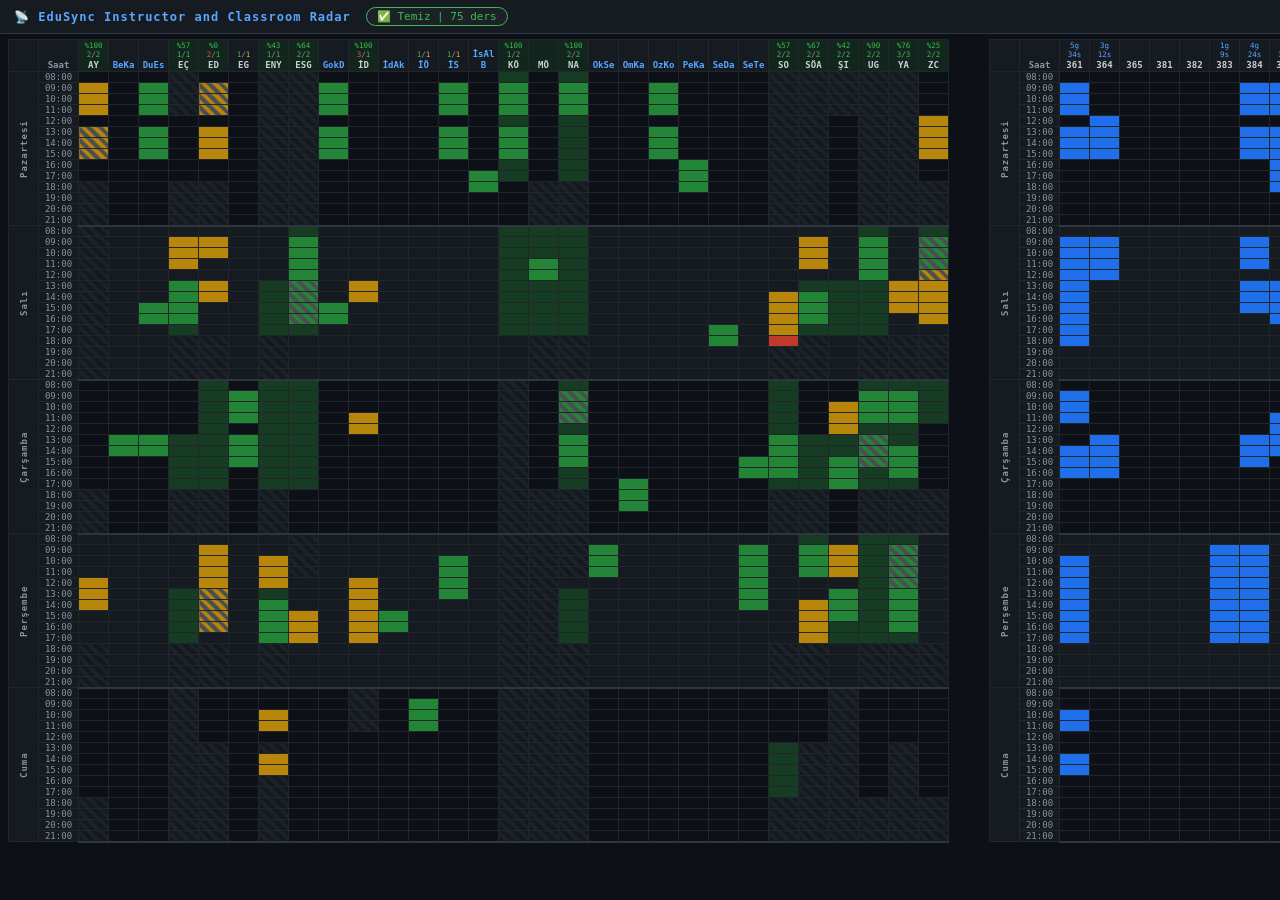
==== commit 61d8d356: "v3.0 - Etkilenen isimler: EA, SBK, İD, Dursun Eser, ED, UG, MÖ, Gökhan Dındış, SÖA, EG - EA ve SBK a" ====
--- a/2627-1-guz/radar_dashboard.html
+++ b/2627-1-guz/radar_dashboard.html
@@ -135,96 +135,96 @@
 
 <div id="radar-header">
     <div id="radar-title">📡 EduSync Instructor and Classroom Radar</div>
-    <div id="radar-status" class="ok">✅ Temiz | 77 ders</div>
+    <div id="radar-status" class="ok">✅ Temiz | 75 ders</div>
 </div>
 
 <div id="radar-body">
     <div>
         <table class="radar-table" id="table-hoca">
-            <thead><tr><th style="width:30px;min-width:30px;max-width:30px;"></th><th style="width:40px;min-width:40px;max-width:40px;color:#8b949e;">Saat</th><th class="radar-th form-submitted" style="color:#c9d1d9;" data-col="AY" data-info="&lt;div class=&quot;tt-hoca&quot;&gt;Prof. Dr. Ahmet YAZICI&lt;/div&gt;&lt;div style=&quot;font-size:0.85em;color:#aaa;margin-top:2px;&quot;&gt;Bilgisayar Mühendisliği&lt;/div&gt;&lt;div class=&quot;tt-meta&quot;&gt;🟢 Form Dolduruldu&lt;/div&gt;&lt;!--ps--&gt;&lt;div class=&quot;tt-meta&quot; style=&quot;color:#3fb950;&quot;&gt;%100 tercih edilen slotta&lt;/div&gt;&lt;div class=&quot;tt-meta&quot;&gt;&lt;span style=&quot;color:#3fb950&quot;&gt;2&lt;/span&gt;/&lt;span style=&quot;color:#3fb950&quot;&gt;2&lt;/span&gt; gün atandı &lt;span style=&quot;color:#6e7681;font-size:0.85em;&quot;&gt;(teorik)&lt;/span&gt;&lt;/div&gt;&lt;!--/ps--&gt;" data-wp-ordered="1"><span class="th-stat-slot" style="display: block; color: rgb(63, 185, 80);">%100</span><span class="th-stat-day" style="display: block;"><span style="color:#3fb950">2</span><span style="color:#8b949e">/</span><span style="color:#3fb950">2</span></span><span class="th-kis">AY</span></th><th class="radar-th" style="color:#58a6ff;" data-col="BeKa" data-info="&lt;div class=&quot;tt-hoca&quot;&gt;Doç. Dr. Belgin KARABACAKOĞLU&lt;/div&gt;&lt;div style=&quot;font-size:0.85em;color:#aaa;margin-top:2px;&quot;&gt;Kimya Mühendisliği Bölümü&lt;/div&gt;&lt;div class=&quot;tt-meta&quot;&gt;⚪ Form Doldurulmadı&lt;/div&gt;"><span class="th-kis">BeKa</span><span class="th-stat-day" style="display: none;"></span><span class="th-stat-slot" style="display: none;"></span></th><th class="radar-th" style="color:#c9d1d9;" data-col="EA" data-info="&lt;div class=&quot;tt-hoca&quot;&gt;Dr. Öğr. Üyesi Emrah ATILGAN&lt;/div&gt;&lt;div style=&quot;font-size:0.85em;color:#aaa;margin-top:2px;&quot;&gt;Bilgisayar Mühendisliği&lt;/div&gt;&lt;div class=&quot;tt-meta&quot;&gt;⚪ Form Doldurulmadı&lt;/div&gt;" data-wp-ordered="1"><span class="th-stat-slot" style="display: none;"></span><span class="th-stat-day" style="display: block;"><span style="color:#3fb950">2</span><span style="color:#8b949e">/</span><span style="color:#e3b341">2</span></span><span class="th-kis">EA</span></th><th class="radar-th form-submitted" style="color:#c9d1d9;" data-col="EÇ" data-info="&lt;div class=&quot;tt-hoca&quot;&gt;Doç. Dr. Eyüp ÇİNAR&lt;/div&gt;&lt;div style=&quot;font-size:0.85em;color:#aaa;margin-top:2px;&quot;&gt;Bilgisayar Mühendisliği&lt;/div&gt;&lt;div class=&quot;tt-meta&quot;&gt;🟢 Form Dolduruldu&lt;/div&gt;&lt;!--ps--&gt;&lt;div class=&quot;tt-meta&quot; style=&quot;color:#3fb950;&quot;&gt;%57 tercih edilen slotta&lt;/div&gt;&lt;div class=&quot;tt-meta&quot;&gt;&lt;span style=&quot;color:#3fb950&quot;&gt;1&lt;/span&gt;/&lt;span style=&quot;color:#3fb950&quot;&gt;1&lt;/span&gt; gün atandı &lt;span style=&quot;color:#6e7681;font-size:0.85em;&quot;&gt;(teorik)&lt;/span&gt;&lt;/div&gt;&lt;!--/ps--&gt;" data-wp-ordered="1"><span class="th-stat-slot" style="display: block; color: rgb(63, 185, 80);">%57</span><span class="th-stat-day" style="display: block;"><span style="color:#3fb950">1</span><span style="color:#8b949e">/</span><span style="color:#3fb950">1</span></span><span class="th-kis">EÇ</span></th><th class="radar-th form-submitted" style="color:#c9d1d9;" data-col="ED" data-info="&lt;div class=&quot;tt-hoca&quot;&gt;Dr. Öğr. Üyesi Elif DEĞİRMENCİ&lt;/div&gt;&lt;div style=&quot;font-size:0.85em;color:#aaa;margin-top:2px;&quot;&gt;Bilgisayar Mühendisliği&lt;/div&gt;&lt;div class=&quot;tt-meta&quot;&gt;🟢 Form Dolduruldu&lt;/div&gt;&lt;!--ps--&gt;&lt;div class=&quot;tt-meta&quot; style=&quot;color:#3fb950;&quot;&gt;%0 tercih edilen slotta&lt;/div&gt;&lt;div class=&quot;tt-meta&quot;&gt;&lt;span style=&quot;color:#3fb950&quot;&gt;1&lt;/span&gt;/&lt;span style=&quot;color:#3fb950&quot;&gt;1&lt;/span&gt; gün atandı &lt;span style=&quot;color:#6e7681;font-size:0.85em;&quot;&gt;(teorik)&lt;/span&gt;&lt;/div&gt;&lt;!--/ps--&gt;" data-wp-ordered="1"><span class="th-stat-slot" style="display: block; color: rgb(63, 185, 80);">%0</span><span class="th-stat-day" style="display: block;"><span style="color:#3fb950">1</span><span style="color:#8b949e">/</span><span style="color:#3fb950">1</span></span><span class="th-kis">ED</span></th><th class="radar-th" style="color:#c9d1d9;" data-col="EG" data-info="&lt;div class=&quot;tt-hoca&quot;&gt;Prof. Dr. Eyyüp GÜLBANDILAR&lt;/div&gt;&lt;div style=&quot;font-size:0.85em;color:#aaa;margin-top:2px;&quot;&gt;Bilgisayar Mühendisliği&lt;/div&gt;&lt;div class=&quot;tt-meta&quot;&gt;⚪ Form Doldurulmadı&lt;/div&gt;" data-wp-ordered="1"><span class="th-stat-slot" style="display: none;"></span><span class="th-stat-day" style="display: block;"><span style="color:#3fb950">1</span><span style="color:#8b949e">/</span><span style="color:#e3b341">1</span></span><span class="th-kis">EG</span></th><th class="radar-th form-submitted" style="color:#c9d1d9;" data-col="ENY" data-info="&lt;div class=&quot;tt-hoca&quot;&gt;Doç. Dr. Esra Nergis YOLAÇAN&lt;/div&gt;&lt;div style=&quot;font-size:0.85em;color:#aaa;margin-top:2px;&quot;&gt;Bilgisayar Mühendisliği&lt;/div&gt;&lt;div class=&quot;tt-meta&quot;&gt;🟢 Form Dolduruldu&lt;/div&gt;&lt;!--ps--&gt;&lt;div class=&quot;tt-meta&quot; style=&quot;color:#3fb950;&quot;&gt;%43 tercih edilen slotta&lt;/div&gt;&lt;div class=&quot;tt-meta&quot;&gt;&lt;span style=&quot;color:#3fb950&quot;&gt;1&lt;/span&gt;/&lt;span style=&quot;color:#3fb950&quot;&gt;1&lt;/span&gt; gün atandı &lt;span style=&quot;color:#6e7681;font-size:0.85em;&quot;&gt;(teorik)&lt;/span&gt;&lt;/div&gt;&lt;!--/ps--&gt;" data-wp-ordered="1"><span class="th-stat-slot" style="display: block; color: rgb(63, 185, 80);">%43</span><span class="th-stat-day" style="display: block;"><span style="color:#3fb950">1</span><span style="color:#8b949e">/</span><span style="color:#3fb950">1</span></span><span class="th-kis">ENY</span></th><th class="radar-th form-submitted" style="color:#c9d1d9;" data-col="ESG" data-info="&lt;div class=&quot;tt-hoca&quot;&gt;Doç. Dr. Efnan ŞORA GÜNAL&lt;/div&gt;&lt;div style=&quot;font-size:0.85em;color:#aaa;margin-top:2px;&quot;&gt;Bilgisayar Mühendisliği&lt;/div&gt;&lt;div class=&quot;tt-meta&quot;&gt;🟢 Form Dolduruldu&lt;/div&gt;&lt;!--ps--&gt;&lt;div class=&quot;tt-meta&quot; style=&quot;color:#3fb950;&quot;&gt;%64 tercih edilen slotta&lt;/div&gt;&lt;div class=&quot;tt-meta&quot;&gt;&lt;span style=&quot;color:#3fb950&quot;&gt;2&lt;/span&gt;/&lt;span style=&quot;color:#3fb950&quot;&gt;2&lt;/span&gt; gün atandı &lt;span style=&quot;color:#6e7681;font-size:0.85em;&quot;&gt;(teorik)&lt;/span&gt;&lt;/div&gt;&lt;!--/ps--&gt;" data-wp-ordered="1"><span class="th-stat-slot" style="display: block; color: rgb(63, 185, 80);">%64</span><span class="th-stat-day" style="display: block;"><span style="color:#3fb950">2</span><span style="color:#8b949e">/</span><span style="color:#3fb950">2</span></span><span class="th-kis">ESG</span></th><th class="radar-th" style="color:#58a6ff;" data-col="GokD" data-info="&lt;div class=&quot;tt-hoca&quot;&gt;Doç. Dr. Gökhan DINDIŞ&lt;/div&gt;&lt;div style=&quot;font-size:0.85em;color:#aaa;margin-top:2px;&quot;&gt;Elektrik-Elektronik Mühendisliği&lt;/div&gt;&lt;div class=&quot;tt-meta&quot;&gt;⚪ Form Doldurulmadı&lt;/div&gt;"><span class="th-kis">GokD</span><span class="th-stat-day" style="display: none;"></span><span class="th-stat-slot" style="display: none;"></span></th><th class="radar-th form-submitted" style="color:#c9d1d9;" data-col="İD" data-info="&lt;div class=&quot;tt-hoca&quot;&gt;Prof. Dr. İdiris DAĞ&lt;/div&gt;&lt;div style=&quot;font-size:0.85em;color:#aaa;margin-top:2px;&quot;&gt;Bilgisayar Mühendisliği&lt;/div&gt;&lt;div class=&quot;tt-meta&quot;&gt;🟢 Form Dolduruldu&lt;/div&gt;&lt;!--ps--&gt;&lt;div class=&quot;tt-meta&quot; style=&quot;color:#3fb950;&quot;&gt;%100 tercih edilen slotta&lt;/div&gt;&lt;div class=&quot;tt-meta&quot;&gt;&lt;span style=&quot;color:#3fb950&quot;&gt;1&lt;/span&gt;/&lt;span style=&quot;color:#3fb950&quot;&gt;1&lt;/span&gt; gün atandı &lt;span style=&quot;color:#6e7681;font-size:0.85em;&quot;&gt;(teorik)&lt;/span&gt;&lt;/div&gt;&lt;!--/ps--&gt;" data-wp-ordered="1"><span class="th-stat-slot" style="display: block; color: rgb(63, 185, 80);">%100</span><span class="th-stat-day" style="display: block;"><span style="color:#3fb950">1</span><span style="color:#8b949e">/</span><span style="color:#3fb950">1</span></span><span class="th-kis">İD</span></th><th class="radar-th" style="color:#58a6ff;" data-col="İÖ" data-info="&lt;div class=&quot;tt-hoca&quot;&gt;Dr. Öğr. Üyesi İlker ÖZÇELİK&lt;/div&gt;&lt;div style=&quot;font-size:0.85em;color:#aaa;margin-top:2px;&quot;&gt;Yazılım Mühendisliği&lt;/div&gt;&lt;div class=&quot;tt-meta&quot;&gt;⚪ Form Doldurulmadı&lt;/div&gt;" data-wp-ordered="1"><span class="th-stat-slot" style="display: none;"></span><span class="th-stat-day" style="display: block;"><span style="color:#3fb950">1</span><span style="color:#8b949e">/</span><span style="color:#e3b341">1</span></span><span class="th-kis">İÖ</span></th><th class="radar-th" style="color:#58a6ff;" data-col="İS" data-info="&lt;div class=&quot;tt-hoca&quot;&gt;Dr. Öğr. Üyesi İbrahim SAVRAN&lt;/div&gt;&lt;div style=&quot;font-size:0.85em;color:#aaa;margin-top:2px;&quot;&gt;Yazılım Mühendisliği&lt;/div&gt;&lt;div class=&quot;tt-meta&quot;&gt;⚪ Form Doldurulmadı&lt;/div&gt;" data-wp-ordered="1"><span class="th-stat-slot" style="display: none;"></span><span class="th-stat-day" style="display: block;"><span style="color:#3fb950">1</span><span style="color:#8b949e">/</span><span style="color:#e3b341">1</span></span><span class="th-kis">İS</span></th><th class="radar-th form-submitted" style="color:#c9d1d9;" data-col="KÖ" data-info="&lt;div class=&quot;tt-hoca&quot;&gt;Prof. Dr. Kemal ÖZKAN&lt;/div&gt;&lt;div style=&quot;font-size:0.85em;color:#aaa;margin-top:2px;&quot;&gt;Bilgisayar Mühendisliği&lt;/div&gt;&lt;div class=&quot;tt-meta&quot;&gt;🟢 Form Dolduruldu&lt;/div&gt;&lt;!--ps--&gt;&lt;div class=&quot;tt-meta&quot; style=&quot;color:#3fb950;&quot;&gt;%100 tercih edilen slotta&lt;/div&gt;&lt;div class=&quot;tt-meta&quot;&gt;&lt;span style=&quot;color:#3fb950&quot;&gt;1&lt;/span&gt;/&lt;span style=&quot;color:#3fb950&quot;&gt;2&lt;/span&gt; gün atandı &lt;span style=&quot;color:#6e7681;font-size:0.85em;&quot;&gt;(teorik)&lt;/span&gt;&lt;/div&gt;&lt;!--/ps--&gt;" data-wp-ordered="1"><span class="th-stat-slot" style="display: block; color: rgb(63, 185, 80);">%100</span><span class="th-stat-day" style="display: block;"><span style="color:#3fb950">1</span><span style="color:#8b949e">/</span><span style="color:#3fb950">2</span></span><span class="th-kis">KÖ</span></th><th class="radar-th form-submitted" style="color:#c9d1d9;" data-col="NA" data-info="&lt;div class=&quot;tt-hoca&quot;&gt;Doç. Dr. Nihat ADAR&lt;/div&gt;&lt;div style=&quot;font-size:0.85em;color:#aaa;margin-top:2px;&quot;&gt;Bilgisayar Mühendisliği&lt;/div&gt;&lt;div class=&quot;tt-meta&quot;&gt;🟢 Form Dolduruldu&lt;/div&gt;&lt;!--ps--&gt;&lt;div class=&quot;tt-meta&quot; style=&quot;color:#3fb950;&quot;&gt;%100 tercih edilen slotta&lt;/div&gt;&lt;div class=&quot;tt-meta&quot;&gt;&lt;span style=&quot;color:#3fb950&quot;&gt;2&lt;/span&gt;/&lt;span style=&quot;color:#3fb950&quot;&gt;2&lt;/span&gt; gün atandı &lt;span style=&quot;color:#6e7681;font-size:0.85em;&quot;&gt;(teorik)&lt;/span&gt;&lt;/div&gt;&lt;!--/ps--&gt;" data-wp-ordered="1"><span class="th-stat-slot" style="display: block; color: rgb(63, 185, 80);">%100</span><span class="th-stat-day" style="display: block;"><span style="color:#3fb950">2</span><span style="color:#8b949e">/</span><span style="color:#3fb950">2</span></span><span class="th-kis">NA</span></th><th class="radar-th" style="color:#58a6ff;" data-col="OkSe" data-info="&lt;div class=&quot;tt-hoca&quot;&gt;Doç. Dr. Okan SEZER&lt;/div&gt;&lt;div style=&quot;font-size:0.85em;color:#aaa;margin-top:2px;&quot;&gt;Biyoloji Bölümü&lt;/div&gt;&lt;div class=&quot;tt-meta&quot;&gt;⚪ Form Doldurulmadı&lt;/div&gt;"><span class="th-kis">OkSe</span><span class="th-stat-day" style="display: none;"></span><span class="th-stat-slot" style="display: none;"></span></th><th class="radar-th" style="color:#58a6ff;" data-col="PeKa" data-info="&lt;div class=&quot;tt-hoca&quot;&gt;Doç. Dr. Pelin KARAASLAN&lt;/div&gt;&lt;div style=&quot;font-size:0.85em;color:#aaa;margin-top:2px;&quot;&gt;Özel Hukuk Bölümü&lt;/div&gt;&lt;div class=&quot;tt-meta&quot;&gt;⚪ Form Doldurulmadı&lt;/div&gt;"><span class="th-kis">PeKa</span><span class="th-stat-day" style="display: none;"></span><span class="th-stat-slot" style="display: none;"></span></th><th class="radar-th" style="color:#c9d1d9;" data-col="SBK" data-info="&lt;div class=&quot;tt-hoca&quot;&gt;Doç. Dr. Sinem BOZKURT KESER&lt;/div&gt;&lt;div style=&quot;font-size:0.85em;color:#aaa;margin-top:2px;&quot;&gt;Bilgisayar Mühendisliği&lt;/div&gt;&lt;div class=&quot;tt-meta&quot;&gt;⚪ Form Doldurulmadı&lt;/div&gt;" data-wp-ordered="1"><span class="th-stat-slot" style="display: none;"></span><span class="th-stat-day" style="display: block;"><span style="color:#3fb950">2</span><span style="color:#8b949e">/</span><span style="color:#e3b341">2</span></span><span class="th-kis">SBK</span></th><th class="radar-th form-submitted" style="color:#c9d1d9;" data-col="SO" data-info="&lt;div class=&quot;tt-hoca&quot;&gt;Dr. Öğr. Üyesi Savaş OKYAY&lt;/div&gt;&lt;div style=&quot;font-size:0.85em;color:#aaa;margin-top:2px;&quot;&gt;Bilgisayar Mühendisliği&lt;/div&gt;&lt;div class=&quot;tt-meta&quot;&gt;🟢 Form Dolduruldu&lt;/div&gt;&lt;!--ps--&gt;&lt;div class=&quot;tt-meta&quot; style=&quot;color:#3fb950;&quot;&gt;%100 tercih edilen slotta&lt;/div&gt;&lt;div class=&quot;tt-meta&quot;&gt;&lt;span style=&quot;color:#3fb950&quot;&gt;2&lt;/span&gt;/&lt;span style=&quot;color:#3fb950&quot;&gt;2&lt;/span&gt; gün atandı &lt;span style=&quot;color:#6e7681;font-size:0.85em;&quot;&gt;(teorik)&lt;/span&gt;&lt;/div&gt;&lt;!--/ps--&gt;" data-wp-ordered="1"><span class="th-stat-slot" style="display: block; color: rgb(63, 185, 80);">%100</span><span class="th-stat-day" style="display: block;"><span style="color:#3fb950">2</span><span style="color:#8b949e">/</span><span style="color:#3fb950">2</span></span><span class="th-kis">SO</span></th><th class="radar-th form-submitted" style="color:#c9d1d9;" data-col="SÖA" data-info="&lt;div class=&quot;tt-hoca&quot;&gt;Dr. Öğr. Üyesi Serel AKYOL&lt;/div&gt;&lt;div style=&quot;font-size:0.85em;color:#aaa;margin-top:2px;&quot;&gt;Bilgisayar Mühendisliği&lt;/div&gt;&lt;div class=&quot;tt-meta&quot;&gt;🟢 Form Dolduruldu&lt;/div&gt;&lt;!--ps--&gt;&lt;div class=&quot;tt-meta&quot; style=&quot;color:#3fb950;&quot;&gt;%33 tercih edilen slotta&lt;/div&gt;&lt;div class=&quot;tt-meta&quot;&gt;&lt;span style=&quot;color:#3fb950&quot;&gt;2&lt;/span&gt;/&lt;span style=&quot;color:#3fb950&quot;&gt;2&lt;/span&gt; gün atandı &lt;span style=&quot;color:#6e7681;font-size:0.85em;&quot;&gt;(teorik)&lt;/span&gt;&lt;/div&gt;&lt;!--/ps--&gt;" data-wp-ordered="1"><span class="th-stat-slot" style="display: block; color: rgb(63, 185, 80);">%33</span><span class="th-stat-day" style="display: block;"><span style="color:#3fb950">2</span><span style="color:#8b949e">/</span><span style="color:#3fb950">2</span></span><span class="th-kis">SÖA</span></th><th class="radar-th form-submitted" style="color:#c9d1d9;" data-col="ŞI" data-info="&lt;div class=&quot;tt-hoca&quot;&gt;Doç. Dr. Şahin IŞIK&lt;/div&gt;&lt;div style=&quot;font-size:0.85em;color:#aaa;margin-top:2px;&quot;&gt;Bilgisayar Mühendisliği&lt;/div&gt;&lt;div class=&quot;tt-meta&quot;&gt;🟢 Form Dolduruldu&lt;/div&gt;&lt;!--ps--&gt;&lt;div class=&quot;tt-meta&quot; style=&quot;color:#3fb950;&quot;&gt;%42 tercih edilen slotta&lt;/div&gt;&lt;div class=&quot;tt-meta&quot;&gt;&lt;span style=&quot;color:#3fb950&quot;&gt;2&lt;/span&gt;/&lt;span style=&quot;color:#3fb950&quot;&gt;2&lt;/span&gt; gün atandı &lt;span style=&quot;color:#6e7681;font-size:0.85em;&quot;&gt;(teorik)&lt;/span&gt;&lt;/div&gt;&lt;!--/ps--&gt;" data-wp-ordered="1"><span class="th-stat-slot" style="display: block; color: rgb(63, 185, 80);">%42</span><span class="th-stat-day" style="display: block;"><span style="color:#3fb950">2</span><span style="color:#8b949e">/</span><span style="color:#3fb950">2</span></span><span class="th-kis">ŞI</span></th><th class="radar-th form-submitted" style="color:#c9d1d9;" data-col="UG" data-info="&lt;div class=&quot;tt-hoca&quot;&gt;Dr. Öğr. Üyesi Uğur GÜREL&lt;/div&gt;&lt;div style=&quot;font-size:0.85em;color:#aaa;margin-top:2px;&quot;&gt;Bilgisayar Mühendisliği&lt;/div&gt;&lt;div class=&quot;tt-meta&quot;&gt;🟢 Form Dolduruldu&lt;/div&gt;&lt;!--ps--&gt;&lt;div class=&quot;tt-meta&quot; style=&quot;color:#3fb950;&quot;&gt;%100 tercih edilen slotta&lt;/div&gt;&lt;div class=&quot;tt-meta&quot;&gt;&lt;span style=&quot;color:#3fb950&quot;&gt;2&lt;/span&gt;/&lt;span style=&quot;color:#3fb950&quot;&gt;2&lt;/span&gt; gün atandı &lt;span style=&quot;color:#6e7681;font-size:0.85em;&quot;&gt;(teorik)&lt;/span&gt;&lt;/div&gt;&lt;!--/ps--&gt;" data-wp-ordered="1"><span class="th-stat-slot" style="display: block; color: rgb(63, 185, 80);">%100</span><span class="th-stat-day" style="display: block;"><span style="color:#3fb950">2</span><span style="color:#8b949e">/</span><span style="color:#3fb950">2</span></span><span class="th-kis">UG</span></th><th class="radar-th form-submitted" style="color:#c9d1d9;" data-col="YA" data-info="&lt;div class=&quot;tt-hoca&quot;&gt;Doç. Dr. Yıldıray ANAGÜN&lt;/div&gt;&lt;div style=&quot;font-size:0.85em;color:#aaa;margin-top:2px;&quot;&gt;Bilgisayar Mühendisliği&lt;/div&gt;&lt;div class=&quot;tt-meta&quot;&gt;🟢 Form Dolduruldu&lt;/div&gt;&lt;!--ps--&gt;&lt;div class=&quot;tt-meta&quot; style=&quot;color:#3fb950;&quot;&gt;%76 tercih edilen slotta&lt;/div&gt;&lt;div class=&quot;tt-meta&quot;&gt;&lt;span style=&quot;color:#3fb950&quot;&gt;3&lt;/span&gt;/&lt;span style=&quot;color:#3fb950&quot;&gt;3&lt;/span&gt; gün atandı &lt;span style=&quot;color:#6e7681;font-size:0.85em;&quot;&gt;(teorik)&lt;/span&gt;&lt;/div&gt;&lt;!--/ps--&gt;" data-wp-ordered="1"><span class="th-stat-slot" style="display: block; color: rgb(63, 185, 80);">%76</span><span class="th-stat-day" style="display: block;"><span style="color:#3fb950">3</span><span style="color:#8b949e">/</span><span style="color:#3fb950">3</span></span><span class="th-kis">YA</span></th><th class="radar-th form-submitted" style="color:#c9d1d9;" data-col="ZC" data-info="&lt;div class=&quot;tt-hoca&quot;&gt;Dr. Öğr. Üyesi Zuhal CAN&lt;/div&gt;&lt;div style=&quot;font-size:0.85em;color:#aaa;margin-top:2px;&quot;&gt;Bilgisayar Mühendisliği&lt;/div&gt;&lt;div class=&quot;tt-meta&quot;&gt;🟢 Form Dolduruldu&lt;/div&gt;&lt;!--ps--&gt;&lt;div class=&quot;tt-meta&quot; style=&quot;color:#3fb950;&quot;&gt;%25 tercih edilen slotta&lt;/div&gt;&lt;div class=&quot;tt-meta&quot;&gt;&lt;span style=&quot;color:#3fb950&quot;&gt;2&lt;/span&gt;/&lt;span style=&quot;color:#3fb950&quot;&gt;2&lt;/span&gt; gün atandı &lt;span style=&quot;color:#6e7681;font-size:0.85em;&quot;&gt;(teorik)&lt;/span&gt;&lt;/div&gt;&lt;!--/ps--&gt;" data-wp-ordered="1"><span class="th-stat-slot" style="display: block; color: rgb(63, 185, 80);">%25</span><span class="th-stat-day" style="display: block;"><span style="color:#3fb950">2</span><span style="color:#8b949e">/</span><span style="color:#3fb950">2</span></span><span class="th-kis">ZC</span></th></tr></thead>
-            <tbody><tr><td rowspan="14" style="writing-mode:vertical-rl;transform:rotate(180deg);text-align:center;font-weight:bold;width:30px;min-width:30px;max-width:30px;background:#161b22;color:#8b949e;border:1px solid #21262d;font-size:9px;letter-spacing:1px;">Pazartesi</td><td style="width:40px;min-width:40px;max-width:40px;text-align:center;background:#161b22;color:#8b949e;font-size:9px;border:1px solid #21262d;">08:00</td><td class="slot pref-empty" data-type="hoca" data-day="Pazartesi" data-hour="8" data-col="AY"></td><td class="slot" data-type="hoca" data-day="Pazartesi" data-hour="8" data-col="BeKa"></td><td class="slot" data-type="hoca" data-day="Pazartesi" data-hour="8" data-col="EA"></td><td class="slot pref-blocked" data-type="hoca" data-day="Pazartesi" data-hour="8" data-col="EÇ"></td><td class="slot pref-blocked" data-type="hoca" data-day="Pazartesi" data-hour="8" data-col="ED"></td><td class="slot" data-type="hoca" data-day="Pazartesi" data-hour="8" data-col="EG"></td><td class="slot pref-blocked" data-type="hoca" data-day="Pazartesi" data-hour="8" data-col="ENY"></td><td class="slot pref-blocked" data-type="hoca" data-day="Pazartesi" data-hour="8" data-col="ESG"></td><td class="slot" data-type="hoca" data-day="Pazartesi" data-hour="8" data-col="GokD"></td><td class="slot pref-empty" data-type="hoca" data-day="Pazartesi" data-hour="8" data-col="İD"></td><td class="slot" data-type="hoca" data-day="Pazartesi" data-hour="8" data-col="İÖ"></td><td class="slot" data-type="hoca" data-day="Pazartesi" data-hour="8" data-col="İS"></td><td class="slot pref-favored" data-type="hoca" data-day="Pazartesi" data-hour="8" data-col="KÖ"></td><td class="slot pref-favored" data-type="hoca" data-day="Pazartesi" data-hour="8" data-col="NA"></td><td class="slot" data-type="hoca" data-day="Pazartesi" data-hour="8" data-col="OkSe"></td><td class="slot" data-type="hoca" data-day="Pazartesi" data-hour="8" data-col="PeKa"></td><td class="slot" data-type="hoca" data-day="Pazartesi" data-hour="8" data-col="SBK"></td><td class="slot pref-blocked" data-type="hoca" data-day="Pazartesi" data-hour="8" data-col="SO"></td><td class="slot pref-blocked" data-type="hoca" data-day="Pazartesi" data-hour="8" data-col="SÖA"></td><td class="slot pref-blocked" data-type="hoca" data-day="Pazartesi" data-hour="8" data-col="ŞI"></td><td class="slot pref-blocked" data-type="hoca" data-day="Pazartesi" data-hour="8" data-col="UG"></td><td class="slot pref-blocked" data-type="hoca" data-day="Pazartesi" data-hour="8" data-col="YA"></td><td class="slot pref-empty" data-type="hoca" data-day="Pazartesi" data-hour="8" data-col="ZC"></td></tr>
-<tr><td style="width:40px;min-width:40px;max-width:40px;text-align:center;background:#161b22;color:#8b949e;font-size:9px;border:1px solid #21262d;">09:00</td><td class="slot bg-teacher-offpref" data-type="hoca" data-day="Pazartesi" data-hour="9" data-col="AY" data-info="&lt;div class=&quot;tt-kod&quot;&gt;152115016-A&lt;/div&gt;&lt;div class=&quot;tt-adi&quot;&gt;VERİ TABANI YÖNETİM SİSTEMLERİ&lt;/div&gt;&lt;div class=&quot;tt-meta&quot;&gt;🤝 Prof. Dr. Ahmet YAZICI, Doç. Dr. Sinem BOZKURT KESER&lt;/div&gt;&lt;div class=&quot;tt-hoca&quot;&gt;Prof. Dr. Ahmet YAZICI&lt;/div&gt;&lt;div class=&quot;tt-meta&quot;&gt;Pazartesi 09:00 - 386&lt;/div&gt;"></td><td class="slot" data-type="hoca" data-day="Pazartesi" data-hour="9" data-col="BeKa"></td><td class="slot" data-type="hoca" data-day="Pazartesi" data-hour="9" data-col="EA"></td><td class="slot pref-blocked" data-type="hoca" data-day="Pazartesi" data-hour="9" data-col="EÇ"></td><td class="slot pref-blocked" data-type="hoca" data-day="Pazartesi" data-hour="9" data-col="ED"></td><td class="slot" data-type="hoca" data-day="Pazartesi" data-hour="9" data-col="EG"></td><td class="slot pref-blocked" data-type="hoca" data-day="Pazartesi" data-hour="9" data-col="ENY"></td><td class="slot pref-blocked" data-type="hoca" data-day="Pazartesi" data-hour="9" data-col="ESG"></td><td class="slot bg-teacher" data-type="hoca" data-day="Pazartesi" data-hour="9" data-col="GokD" data-info="&lt;div class=&quot;tt-kod&quot;&gt;152115024-A&lt;/div&gt;&lt;div class=&quot;tt-adi&quot;&gt;INTRODUCTION TO MICROCOMPUTERS&lt;/div&gt;&lt;div class=&quot;tt-hoca&quot;&gt;Doç. Dr. Gökhan DINDIŞ&lt;/div&gt;&lt;div class=&quot;tt-meta&quot;&gt;Pazartesi 09:00 - 387&lt;/div&gt;"></td><td class="slot pref-empty" data-type="hoca" data-day="Pazartesi" data-hour="9" data-col="İD"></td><td class="slot" data-type="hoca" data-day="Pazartesi" data-hour="9" data-col="İÖ"></td><td class="slot bg-teacher" data-type="hoca" data-day="Pazartesi" data-hour="9" data-col="İS" data-info="&lt;div class=&quot;tt-kod&quot;&gt;152111022-A&lt;/div&gt;&lt;div class=&quot;tt-adi&quot;&gt;INTRODUCTION TO PROGRAMMING&lt;/div&gt;&lt;div class=&quot;tt-hoca&quot;&gt;Dr. Öğr. Üyesi İbrahim SAVRAN&lt;/div&gt;&lt;div class=&quot;tt-meta&quot;&gt;Pazartesi 09:00 - LAB-361&lt;/div&gt;"></td><td class="slot bg-teacher" data-type="hoca" data-day="Pazartesi" data-hour="9" data-col="KÖ" data-info="&lt;div class=&quot;tt-kod&quot;&gt;152117005-A&lt;/div&gt;&lt;div class=&quot;tt-adi&quot;&gt;IMAGE PROCESSING&lt;/div&gt;&lt;div class=&quot;tt-hoca&quot;&gt;Prof. Dr. Kemal ÖZKAN&lt;/div&gt;&lt;div class=&quot;tt-meta&quot;&gt;Pazartesi 09:00 - 390&lt;/div&gt;"></td><td class="slot bg-teacher" data-type="hoca" data-day="Pazartesi" data-hour="9" data-col="NA" data-info="&lt;div class=&quot;tt-kod&quot;&gt;503001503-A&lt;/div&gt;&lt;div class=&quot;tt-adi&quot;&gt;PARALEL BİLGİSAYAR YAPILARI VE İŞLEME&lt;/div&gt;&lt;div class=&quot;tt-hoca&quot;&gt;Doç. Dr. Nihat ADAR&lt;/div&gt;&lt;div class=&quot;tt-meta&quot;&gt;Pazartesi 09:00 - 384&lt;/div&gt;"></td><td class="slot" data-type="hoca" data-day="Pazartesi" data-hour="9" data-col="OkSe"></td><td class="slot" data-type="hoca" data-day="Pazartesi" data-hour="9" data-col="PeKa"></td><td class="slot bg-coteaching" data-type="hoca" data-day="Pazartesi" data-hour="9" data-col="SBK" data-info="&lt;div class=&quot;tt-kod&quot;&gt;152115016-A&lt;/div&gt;&lt;div class=&quot;tt-adi&quot;&gt;VERİ TABANI YÖNETİM SİSTEMLERİ&lt;/div&gt;&lt;div class=&quot;tt-meta&quot;&gt;🤝 Prof. Dr. Ahmet YAZICI, Doç. Dr. Sinem BOZKURT KESER&lt;/div&gt;&lt;div class=&quot;tt-hoca&quot;&gt;Doç. Dr. Sinem BOZKURT KESER&lt;/div&gt;&lt;div class=&quot;tt-meta&quot;&gt;Pazartesi 09:00 - 386&lt;/div&gt;"></td><td class="slot pref-blocked" data-type="hoca" data-day="Pazartesi" data-hour="9" data-col="SO"></td><td class="slot pref-blocked" data-type="hoca" data-day="Pazartesi" data-hour="9" data-col="SÖA"></td><td class="slot pref-blocked" data-type="hoca" data-day="Pazartesi" data-hour="9" data-col="ŞI"></td><td class="slot pref-blocked" data-type="hoca" data-day="Pazartesi" data-hour="9" data-col="UG"></td><td class="slot pref-blocked" data-type="hoca" data-day="Pazartesi" data-hour="9" data-col="YA"></td><td class="slot pref-empty" data-type="hoca" data-day="Pazartesi" data-hour="9" data-col="ZC"></td></tr>
-<tr><td style="width:40px;min-width:40px;max-width:40px;text-align:center;background:#161b22;color:#8b949e;font-size:9px;border:1px solid #21262d;">10:00</td><td class="slot bg-teacher-offpref" data-type="hoca" data-day="Pazartesi" data-hour="10" data-col="AY" data-info="&lt;div class=&quot;tt-kod&quot;&gt;152115016-A&lt;/div&gt;&lt;div class=&quot;tt-adi&quot;&gt;VERİ TABANI YÖNETİM SİSTEMLERİ&lt;/div&gt;&lt;div class=&quot;tt-meta&quot;&gt;🤝 Prof. Dr. Ahmet YAZICI, Doç. Dr. Sinem BOZKURT KESER&lt;/div&gt;&lt;div class=&quot;tt-hoca&quot;&gt;Prof. Dr. Ahmet YAZICI&lt;/div&gt;&lt;div class=&quot;tt-meta&quot;&gt;Pazartesi 10:00 - 386&lt;/div&gt;"></td><td class="slot" data-type="hoca" data-day="Pazartesi" data-hour="10" data-col="BeKa"></td><td class="slot" data-type="hoca" data-day="Pazartesi" data-hour="10" data-col="EA"></td><td class="slot pref-blocked" data-type="hoca" data-day="Pazartesi" data-hour="10" data-col="EÇ"></td><td class="slot pref-blocked" data-type="hoca" data-day="Pazartesi" data-hour="10" data-col="ED"></td><td class="slot" data-type="hoca" data-day="Pazartesi" data-hour="10" data-col="EG"></td><td class="slot pref-blocked" data-type="hoca" data-day="Pazartesi" data-hour="10" data-col="ENY"></td><td class="slot pref-blocked" data-type="hoca" data-day="Pazartesi" data-hour="10" data-col="ESG"></td><td class="slot bg-teacher" data-type="hoca" data-day="Pazartesi" data-hour="10" data-col="GokD" data-info="&lt;div class=&quot;tt-kod&quot;&gt;152115024-A&lt;/div&gt;&lt;div class=&quot;tt-adi&quot;&gt;INTRODUCTION TO MICROCOMPUTERS&lt;/div&gt;&lt;div class=&quot;tt-hoca&quot;&gt;Doç. Dr. Gökhan DINDIŞ&lt;/div&gt;&lt;div class=&quot;tt-meta&quot;&gt;Pazartesi 10:00 - 387&lt;/div&gt;"></td><td class="slot pref-empty" data-type="hoca" data-day="Pazartesi" data-hour="10" data-col="İD"></td><td class="slot" data-type="hoca" data-day="Pazartesi" data-hour="10" data-col="İÖ"></td><td class="slot bg-teacher" data-type="hoca" data-day="Pazartesi" data-hour="10" data-col="İS" data-info="&lt;div class=&quot;tt-kod&quot;&gt;152111022-A&lt;/div&gt;&lt;div class=&quot;tt-adi&quot;&gt;INTRODUCTION TO PROGRAMMING&lt;/div&gt;&lt;div class=&quot;tt-hoca&quot;&gt;Dr. Öğr. Üyesi İbrahim SAVRAN&lt;/div&gt;&lt;div class=&quot;tt-meta&quot;&gt;Pazartesi 10:00 - LAB-361&lt;/div&gt;"></td><td class="slot bg-teacher" data-type="hoca" data-day="Pazartesi" data-hour="10" data-col="KÖ" data-info="&lt;div class=&quot;tt-kod&quot;&gt;152117005-A&lt;/div&gt;&lt;div class=&quot;tt-adi&quot;&gt;IMAGE PROCESSING&lt;/div&gt;&lt;div class=&quot;tt-hoca&quot;&gt;Prof. Dr. Kemal ÖZKAN&lt;/div&gt;&lt;div class=&quot;tt-meta&quot;&gt;Pazartesi 10:00 - 390&lt;/div&gt;"></td><td class="slot bg-teacher" data-type="hoca" data-day="Pazartesi" data-hour="10" data-col="NA" data-info="&lt;div class=&quot;tt-kod&quot;&gt;503001503-A&lt;/div&gt;&lt;div class=&quot;tt-adi&quot;&gt;PARALEL BİLGİSAYAR YAPILARI VE İŞLEME&lt;/div&gt;&lt;div class=&quot;tt-hoca&quot;&gt;Doç. Dr. Nihat ADAR&lt;/div&gt;&lt;div class=&quot;tt-meta&quot;&gt;Pazartesi 10:00 - 384&lt;/div&gt;"></td><td class="slot" data-type="hoca" data-day="Pazartesi" data-hour="10" data-col="OkSe"></td><td class="slot" data-type="hoca" data-day="Pazartesi" data-hour="10" data-col="PeKa"></td><td class="slot bg-coteaching" data-type="hoca" data-day="Pazartesi" data-hour="10" data-col="SBK" data-info="&lt;div class=&quot;tt-kod&quot;&gt;152115016-A&lt;/div&gt;&lt;div class=&quot;tt-adi&quot;&gt;VERİ TABANI YÖNETİM SİSTEMLERİ&lt;/div&gt;&lt;div class=&quot;tt-meta&quot;&gt;🤝 Prof. Dr. Ahmet YAZICI, Doç. Dr. Sinem BOZKURT KESER&lt;/div&gt;&lt;div class=&quot;tt-hoca&quot;&gt;Doç. Dr. Sinem BOZKURT KESER&lt;/div&gt;&lt;div class=&quot;tt-meta&quot;&gt;Pazartesi 10:00 - 386&lt;/div&gt;"></td><td class="slot pref-blocked" data-type="hoca" data-day="Pazartesi" data-hour="10" data-col="SO"></td><td class="slot pref-blocked" data-type="hoca" data-day="Pazartesi" data-hour="10" data-col="SÖA"></td><td class="slot pref-blocked" data-type="hoca" data-day="Pazartesi" data-hour="10" data-col="ŞI"></td><td class="slot pref-blocked" data-type="hoca" data-day="Pazartesi" data-hour="10" data-col="UG"></td><td class="slot pref-blocked" data-type="hoca" data-day="Pazartesi" data-hour="10" data-col="YA"></td><td class="slot pref-empty" data-type="hoca" data-day="Pazartesi" data-hour="10" data-col="ZC"></td></tr>
-<tr><td style="width:40px;min-width:40px;max-width:40px;text-align:center;background:#161b22;color:#8b949e;font-size:9px;border:1px solid #21262d;">11:00</td><td class="slot bg-teacher-offpref" data-type="hoca" data-day="Pazartesi" data-hour="11" data-col="AY" data-info="&lt;div class=&quot;tt-kod&quot;&gt;152115016-A&lt;/div&gt;&lt;div class=&quot;tt-adi&quot;&gt;VERİ TABANI YÖNETİM SİSTEMLERİ&lt;/div&gt;&lt;div class=&quot;tt-meta&quot;&gt;🤝 Prof. Dr. Ahmet YAZICI, Doç. Dr. Sinem BOZKURT KESER&lt;/div&gt;&lt;div class=&quot;tt-hoca&quot;&gt;Prof. Dr. Ahmet YAZICI&lt;/div&gt;&lt;div class=&quot;tt-meta&quot;&gt;Pazartesi 11:00 - 386&lt;/div&gt;"></td><td class="slot" data-type="hoca" data-day="Pazartesi" data-hour="11" data-col="BeKa"></td><td class="slot" data-type="hoca" data-day="Pazartesi" data-hour="11" data-col="EA"></td><td class="slot pref-blocked" data-type="hoca" data-day="Pazartesi" data-hour="11" data-col="EÇ"></td><td class="slot pref-blocked" data-type="hoca" data-day="Pazartesi" data-hour="11" data-col="ED"></td><td class="slot" data-type="hoca" data-day="Pazartesi" data-hour="11" data-col="EG"></td><td class="slot pref-blocked" data-type="hoca" data-day="Pazartesi" data-hour="11" data-col="ENY"></td><td class="slot pref-blocked" data-type="hoca" data-day="Pazartesi" data-hour="11" data-col="ESG"></td><td class="slot bg-teacher" data-type="hoca" data-day="Pazartesi" data-hour="11" data-col="GokD" data-info="&lt;div class=&quot;tt-kod&quot;&gt;152115024-A&lt;/div&gt;&lt;div class=&quot;tt-adi&quot;&gt;INTRODUCTION TO MICROCOMPUTERS&lt;/div&gt;&lt;div class=&quot;tt-hoca&quot;&gt;Doç. Dr. Gökhan DINDIŞ&lt;/div&gt;&lt;div class=&quot;tt-meta&quot;&gt;Pazartesi 11:00 - 387&lt;/div&gt;"></td><td class="slot pref-empty" data-type="hoca" data-day="Pazartesi" data-hour="11" data-col="İD"></td><td class="slot" data-type="hoca" data-day="Pazartesi" data-hour="11" data-col="İÖ"></td><td class="slot bg-teacher" data-type="hoca" data-day="Pazartesi" data-hour="11" data-col="İS" data-info="&lt;div class=&quot;tt-kod&quot;&gt;152111022-A&lt;/div&gt;&lt;div class=&quot;tt-adi&quot;&gt;INTRODUCTION TO PROGRAMMING&lt;/div&gt;&lt;div class=&quot;tt-hoca&quot;&gt;Dr. Öğr. Üyesi İbrahim SAVRAN&lt;/div&gt;&lt;div class=&quot;tt-meta&quot;&gt;Pazartesi 11:00 - LAB-361&lt;/div&gt;"></td><td class="slot bg-teacher" data-type="hoca" data-day="Pazartesi" data-hour="11" data-col="KÖ" data-info="&lt;div class=&quot;tt-kod&quot;&gt;152117005-A&lt;/div&gt;&lt;div class=&quot;tt-adi&quot;&gt;IMAGE PROCESSING&lt;/div&gt;&lt;div class=&quot;tt-hoca&quot;&gt;Prof. Dr. Kemal ÖZKAN&lt;/div&gt;&lt;div class=&quot;tt-meta&quot;&gt;Pazartesi 11:00 - 390&lt;/div&gt;"></td><td class="slot bg-teacher" data-type="hoca" data-day="Pazartesi" data-hour="11" data-col="NA" data-info="&lt;div class=&quot;tt-kod&quot;&gt;503001503-A&lt;/div&gt;&lt;div class=&quot;tt-adi&quot;&gt;PARALEL BİLGİSAYAR YAPILARI VE İŞLEME&lt;/div&gt;&lt;div class=&quot;tt-hoca&quot;&gt;Doç. Dr. Nihat ADAR&lt;/div&gt;&lt;div class=&quot;tt-meta&quot;&gt;Pazartesi 11:00 - 384&lt;/div&gt;"></td><td class="slot" data-type="hoca" data-day="Pazartesi" data-hour="11" data-col="OkSe"></td><td class="slot" data-type="hoca" data-day="Pazartesi" data-hour="11" data-col="PeKa"></td><td class="slot bg-coteaching" data-type="hoca" data-day="Pazartesi" data-hour="11" data-col="SBK" data-info="&lt;div class=&quot;tt-kod&quot;&gt;152115016-A&lt;/div&gt;&lt;div class=&quot;tt-adi&quot;&gt;VERİ TABANI YÖNETİM SİSTEMLERİ&lt;/div&gt;&lt;div class=&quot;tt-meta&quot;&gt;🤝 Prof. Dr. Ahmet YAZICI, Doç. Dr. Sinem BOZKURT KESER&lt;/div&gt;&lt;div class=&quot;tt-hoca&quot;&gt;Doç. Dr. Sinem BOZKURT KESER&lt;/div&gt;&lt;div class=&quot;tt-meta&quot;&gt;Pazartesi 11:00 - 386&lt;/div&gt;"></td><td class="slot pref-blocked" data-type="hoca" data-day="Pazartesi" data-hour="11" data-col="SO"></td><td class="slot pref-blocked" data-type="hoca" data-day="Pazartesi" data-hour="11" data-col="SÖA"></td><td class="slot pref-blocked" data-type="hoca" data-day="Pazartesi" data-hour="11" data-col="ŞI"></td><td class="slot pref-blocked" data-type="hoca" data-day="Pazartesi" data-hour="11" data-col="UG"></td><td class="slot pref-blocked" data-type="hoca" data-day="Pazartesi" data-hour="11" data-col="YA"></td><td class="slot pref-empty" data-type="hoca" data-day="Pazartesi" data-hour="11" data-col="ZC"></td></tr>
-<tr><td style="width:40px;min-width:40px;max-width:40px;text-align:center;background:#161b22;color:#8b949e;font-size:9px;border:1px solid #21262d;">12:00</td><td class="slot pref-empty" data-type="hoca" data-day="Pazartesi" data-hour="12" data-col="AY"></td><td class="slot" data-type="hoca" data-day="Pazartesi" data-hour="12" data-col="BeKa"></td><td class="slot" data-type="hoca" data-day="Pazartesi" data-hour="12" data-col="EA"></td><td class="slot pref-empty" data-type="hoca" data-day="Pazartesi" data-hour="12" data-col="EÇ"></td><td class="slot pref-blocked" data-type="hoca" data-day="Pazartesi" data-hour="12" data-col="ED"></td><td class="slot" data-type="hoca" data-day="Pazartesi" data-hour="12" data-col="EG"></td><td class="slot pref-blocked" data-type="hoca" data-day="Pazartesi" data-hour="12" data-col="ENY"></td><td class="slot pref-blocked" data-type="hoca" data-day="Pazartesi" data-hour="12" data-col="ESG"></td><td class="slot" data-type="hoca" data-day="Pazartesi" data-hour="12" data-col="GokD"></td><td class="slot pref-empty" data-type="hoca" data-day="Pazartesi" data-hour="12" data-col="İD"></td><td class="slot" data-type="hoca" data-day="Pazartesi" data-hour="12" data-col="İÖ"></td><td class="slot" data-type="hoca" data-day="Pazartesi" data-hour="12" data-col="İS"></td><td class="slot pref-favored" data-type="hoca" data-day="Pazartesi" data-hour="12" data-col="KÖ"></td><td class="slot pref-favored" data-type="hoca" data-day="Pazartesi" data-hour="12" data-col="NA"></td><td class="slot" data-type="hoca" data-day="Pazartesi" data-hour="12" data-col="OkSe"></td><td class="slot" data-type="hoca" data-day="Pazartesi" data-hour="12" data-col="PeKa"></td><td class="slot" data-type="hoca" data-day="Pazartesi" data-hour="12" data-col="SBK"></td><td class="slot pref-blocked" data-type="hoca" data-day="Pazartesi" data-hour="12" data-col="SO"></td><td class="slot pref-blocked" data-type="hoca" data-day="Pazartesi" data-hour="12" data-col="SÖA"></td><td class="slot pref-empty" data-type="hoca" data-day="Pazartesi" data-hour="12" data-col="ŞI"></td><td class="slot pref-blocked" data-type="hoca" data-day="Pazartesi" data-hour="12" data-col="UG"></td><td class="slot pref-blocked" data-type="hoca" data-day="Pazartesi" data-hour="12" data-col="YA"></td><td class="slot bg-teacher-offpref" data-type="hoca" data-day="Pazartesi" data-hour="12" data-col="ZC" data-info="&lt;div class=&quot;tt-kod&quot;&gt;152117121-A&lt;/div&gt;&lt;div class=&quot;tt-adi&quot;&gt;INTRODUCTION TO WIRELESS SENSOR NETWORKS&lt;/div&gt;&lt;div class=&quot;tt-hoca&quot;&gt;Dr. Öğr. Üyesi Zuhal CAN&lt;/div&gt;&lt;div class=&quot;tt-meta&quot;&gt;Pazartesi 12:00 - LAB-364&lt;/div&gt;"></td></tr>
-<tr><td style="width:40px;min-width:40px;max-width:40px;text-align:center;background:#161b22;color:#8b949e;font-size:9px;border:1px solid #21262d;">13:00</td><td class="slot bg-coteaching-offpref" data-type="hoca" data-day="Pazartesi" data-hour="13" data-col="AY" data-info="&lt;div class=&quot;tt-kod&quot;&gt;152115016-B&lt;/div&gt;&lt;div class=&quot;tt-adi&quot;&gt;VERİ TABANI YÖNETİM SİSTEMLERİ&lt;/div&gt;&lt;div class=&quot;tt-meta&quot;&gt;🤝 Prof. Dr. Ahmet YAZICI, Doç. Dr. Sinem BOZKURT KESER&lt;/div&gt;&lt;div class=&quot;tt-hoca&quot;&gt;Prof. Dr. Ahmet YAZICI&lt;/div&gt;&lt;div class=&quot;tt-meta&quot;&gt;Pazartesi 13:00 - 386&lt;/div&gt;"></td><td class="slot" data-type="hoca" data-day="Pazartesi" data-hour="13" data-col="BeKa"></td><td class="slot" data-type="hoca" data-day="Pazartesi" data-hour="13" data-col="EA"></td><td class="slot pref-empty" data-type="hoca" data-day="Pazartesi" data-hour="13" data-col="EÇ"></td><td class="slot pref-blocked" data-type="hoca" data-day="Pazartesi" data-hour="13" data-col="ED"></td><td class="slot" data-type="hoca" data-day="Pazartesi" data-hour="13" data-col="EG"></td><td class="slot pref-blocked" data-type="hoca" data-day="Pazartesi" data-hour="13" data-col="ENY"></td><td class="slot pref-blocked" data-type="hoca" data-day="Pazartesi" data-hour="13" data-col="ESG"></td><td class="slot bg-teacher" data-type="hoca" data-day="Pazartesi" data-hour="13" data-col="GokD" data-info="&lt;div class=&quot;tt-kod&quot;&gt;152115024-B&lt;/div&gt;&lt;div class=&quot;tt-adi&quot;&gt;INTRODUCTION TO MICROCOMPUTERS&lt;/div&gt;&lt;div class=&quot;tt-hoca&quot;&gt;Doç. Dr. Gökhan DINDIŞ&lt;/div&gt;&lt;div class=&quot;tt-meta&quot;&gt;Pazartesi 13:00 - 387&lt;/div&gt;"></td><td class="slot pref-empty" data-type="hoca" data-day="Pazartesi" data-hour="13" data-col="İD"></td><td class="slot" data-type="hoca" data-day="Pazartesi" data-hour="13" data-col="İÖ"></td><td class="slot bg-teacher" data-type="hoca" data-day="Pazartesi" data-hour="13" data-col="İS" data-info="&lt;div class=&quot;tt-kod&quot;&gt;152111022-B&lt;/div&gt;&lt;div class=&quot;tt-adi&quot;&gt;INTRODUCTION TO PROGRAMMING&lt;/div&gt;&lt;div class=&quot;tt-hoca&quot;&gt;Dr. Öğr. Üyesi İbrahim SAVRAN&lt;/div&gt;&lt;div class=&quot;tt-meta&quot;&gt;Pazartesi 13:00 - LAB-361&lt;/div&gt;"></td><td class="slot bg-teacher" data-type="hoca" data-day="Pazartesi" data-hour="13" data-col="KÖ" data-info="&lt;div class=&quot;tt-kod&quot;&gt;503001504-A&lt;/div&gt;&lt;div class=&quot;tt-adi&quot;&gt;BİLGİSAYARLA GÖRÜ&lt;/div&gt;&lt;div class=&quot;tt-hoca&quot;&gt;Prof. Dr. Kemal ÖZKAN&lt;/div&gt;&lt;div class=&quot;tt-meta&quot;&gt;Pazartesi 13:00 - 384&lt;/div&gt;"></td><td class="slot pref-favored" data-type="hoca" data-day="Pazartesi" data-hour="13" data-col="NA"></td><td class="slot" data-type="hoca" data-day="Pazartesi" data-hour="13" data-col="OkSe"></td><td class="slot" data-type="hoca" data-day="Pazartesi" data-hour="13" data-col="PeKa"></td><td class="slot bg-teacher" data-type="hoca" data-day="Pazartesi" data-hour="13" data-col="SBK" data-info="&lt;div class=&quot;tt-kod&quot;&gt;152115016-B&lt;/div&gt;&lt;div class=&quot;tt-adi&quot;&gt;VERİ TABANI YÖNETİM SİSTEMLERİ&lt;/div&gt;&lt;div class=&quot;tt-meta&quot;&gt;🤝 Prof. Dr. Ahmet YAZICI, Doç. Dr. Sinem BOZKURT KESER&lt;/div&gt;&lt;div class=&quot;tt-hoca&quot;&gt;Doç. Dr. Sinem BOZKURT KESER&lt;/div&gt;&lt;div class=&quot;tt-meta&quot;&gt;Pazartesi 13:00 - 386&lt;/div&gt;"></td><td class="slot pref-blocked" data-type="hoca" data-day="Pazartesi" data-hour="13" data-col="SO"></td><td class="slot pref-blocked" data-type="hoca" data-day="Pazartesi" data-hour="13" data-col="SÖA"></td><td class="slot pref-empty" data-type="hoca" data-day="Pazartesi" data-hour="13" data-col="ŞI"></td><td class="slot pref-blocked" data-type="hoca" data-day="Pazartesi" data-hour="13" data-col="UG"></td><td class="slot pref-blocked" data-type="hoca" data-day="Pazartesi" data-hour="13" data-col="YA"></td><td class="slot bg-teacher-offpref" data-type="hoca" data-day="Pazartesi" data-hour="13" data-col="ZC" data-info="&lt;div class=&quot;tt-kod&quot;&gt;152117121-A&lt;/div&gt;&lt;div class=&quot;tt-adi&quot;&gt;INTRODUCTION TO WIRELESS SENSOR NETWORKS&lt;/div&gt;&lt;div class=&quot;tt-hoca&quot;&gt;Dr. Öğr. Üyesi Zuhal CAN&lt;/div&gt;&lt;div class=&quot;tt-meta&quot;&gt;Pazartesi 13:00 - LAB-364&lt;/div&gt;"></td></tr>
-<tr><td style="width:40px;min-width:40px;max-width:40px;text-align:center;background:#161b22;color:#8b949e;font-size:9px;border:1px solid #21262d;">14:00</td><td class="slot bg-coteaching-offpref" data-type="hoca" data-day="Pazartesi" data-hour="14" data-col="AY" data-info="&lt;div class=&quot;tt-kod&quot;&gt;152115016-B&lt;/div&gt;&lt;div class=&quot;tt-adi&quot;&gt;VERİ TABANI YÖNETİM SİSTEMLERİ&lt;/div&gt;&lt;div class=&quot;tt-meta&quot;&gt;🤝 Prof. Dr. Ahmet YAZICI, Doç. Dr. Sinem BOZKURT KESER&lt;/div&gt;&lt;div class=&quot;tt-hoca&quot;&gt;Prof. Dr. Ahmet YAZICI&lt;/div&gt;&lt;div class=&quot;tt-meta&quot;&gt;Pazartesi 14:00 - 386&lt;/div&gt;"></td><td class="slot" data-type="hoca" data-day="Pazartesi" data-hour="14" data-col="BeKa"></td><td class="slot" data-type="hoca" data-day="Pazartesi" data-hour="14" data-col="EA"></td><td class="slot pref-empty" data-type="hoca" data-day="Pazartesi" data-hour="14" data-col="EÇ"></td><td class="slot pref-blocked" data-type="hoca" data-day="Pazartesi" data-hour="14" data-col="ED"></td><td class="slot" data-type="hoca" data-day="Pazartesi" data-hour="14" data-col="EG"></td><td class="slot pref-blocked" data-type="hoca" data-day="Pazartesi" data-hour="14" data-col="ENY"></td><td class="slot pref-blocked" data-type="hoca" data-day="Pazartesi" data-hour="14" data-col="ESG"></td><td class="slot bg-teacher" data-type="hoca" data-day="Pazartesi" data-hour="14" data-col="GokD" data-info="&lt;div class=&quot;tt-kod&quot;&gt;152115024-B&lt;/div&gt;&lt;div class=&quot;tt-adi&quot;&gt;INTRODUCTION TO MICROCOMPUTERS&lt;/div&gt;&lt;div class=&quot;tt-hoca&quot;&gt;Doç. Dr. Gökhan DINDIŞ&lt;/div&gt;&lt;div class=&quot;tt-meta&quot;&gt;Pazartesi 14:00 - 387&lt;/div&gt;"></td><td class="slot pref-empty" data-type="hoca" data-day="Pazartesi" data-hour="14" data-col="İD"></td><td class="slot" data-type="hoca" data-day="Pazartesi" data-hour="14" data-col="İÖ"></td><td class="slot bg-teacher" data-type="hoca" data-day="Pazartesi" data-hour="14" data-col="İS" data-info="&lt;div class=&quot;tt-kod&quot;&gt;152111022-B&lt;/div&gt;&lt;div class=&quot;tt-adi&quot;&gt;INTRODUCTION TO PROGRAMMING&lt;/div&gt;&lt;div class=&quot;tt-hoca&quot;&gt;Dr. Öğr. Üyesi İbrahim SAVRAN&lt;/div&gt;&lt;div class=&quot;tt-meta&quot;&gt;Pazartesi 14:00 - LAB-361&lt;/div&gt;"></td><td class="slot bg-teacher" data-type="hoca" data-day="Pazartesi" data-hour="14" data-col="KÖ" data-info="&lt;div class=&quot;tt-kod&quot;&gt;503001504-A&lt;/div&gt;&lt;div class=&quot;tt-adi&quot;&gt;BİLGİSAYARLA GÖRÜ&lt;/div&gt;&lt;div class=&quot;tt-hoca&quot;&gt;Prof. Dr. Kemal ÖZKAN&lt;/div&gt;&lt;div class=&quot;tt-meta&quot;&gt;Pazartesi 14:00 - 384&lt;/div&gt;"></td><td class="slot pref-favored" data-type="hoca" data-day="Pazartesi" data-hour="14" data-col="NA"></td><td class="slot" data-type="hoca" data-day="Pazartesi" data-hour="14" data-col="OkSe"></td><td class="slot" data-type="hoca" data-day="Pazartesi" data-hour="14" data-col="PeKa"></td><td class="slot bg-teacher" data-type="hoca" data-day="Pazartesi" data-hour="14" data-col="SBK" data-info="&lt;div class=&quot;tt-kod&quot;&gt;152115016-B&lt;/div&gt;&lt;div class=&quot;tt-adi&quot;&gt;VERİ TABANI YÖNETİM SİSTEMLERİ&lt;/div&gt;&lt;div class=&quot;tt-meta&quot;&gt;🤝 Prof. Dr. Ahmet YAZICI, Doç. Dr. Sinem BOZKURT KESER&lt;/div&gt;&lt;div class=&quot;tt-hoca&quot;&gt;Doç. Dr. Sinem BOZKURT KESER&lt;/div&gt;&lt;div class=&quot;tt-meta&quot;&gt;Pazartesi 14:00 - 386&lt;/div&gt;"></td><td class="slot pref-blocked" data-type="hoca" data-day="Pazartesi" data-hour="14" data-col="SO"></td><td class="slot pref-blocked" data-type="hoca" data-day="Pazartesi" data-hour="14" data-col="SÖA"></td><td class="slot pref-empty" data-type="hoca" data-day="Pazartesi" data-hour="14" data-col="ŞI"></td><td class="slot pref-blocked" data-type="hoca" data-day="Pazartesi" data-hour="14" data-col="UG"></td><td class="slot pref-blocked" data-type="hoca" data-day="Pazartesi" data-hour="14" data-col="YA"></td><td class="slot bg-teacher-offpref" data-type="hoca" data-day="Pazartesi" data-hour="14" data-col="ZC" data-info="&lt;div class=&quot;tt-kod&quot;&gt;152117121-A&lt;/div&gt;&lt;div class=&quot;tt-adi&quot;&gt;INTRODUCTION TO WIRELESS SENSOR NETWORKS&lt;/div&gt;&lt;div class=&quot;tt-hoca&quot;&gt;Dr. Öğr. Üyesi Zuhal CAN&lt;/div&gt;&lt;div class=&quot;tt-meta&quot;&gt;Pazartesi 14:00 - LAB-364&lt;/div&gt;"></td></tr>
-<tr><td style="width:40px;min-width:40px;max-width:40px;text-align:center;background:#161b22;color:#8b949e;font-size:9px;border:1px solid #21262d;">15:00</td><td class="slot bg-coteaching-offpref" data-type="hoca" data-day="Pazartesi" data-hour="15" data-col="AY" data-info="&lt;div class=&quot;tt-kod&quot;&gt;152115016-B&lt;/div&gt;&lt;div class=&quot;tt-adi&quot;&gt;VERİ TABANI YÖNETİM SİSTEMLERİ&lt;/div&gt;&lt;div class=&quot;tt-meta&quot;&gt;🤝 Prof. Dr. Ahmet YAZICI, Doç. Dr. Sinem BOZKURT KESER&lt;/div&gt;&lt;div class=&quot;tt-hoca&quot;&gt;Prof. Dr. Ahmet YAZICI&lt;/div&gt;&lt;div class=&quot;tt-meta&quot;&gt;Pazartesi 15:00 - 386&lt;/div&gt;"></td><td class="slot" data-type="hoca" data-day="Pazartesi" data-hour="15" data-col="BeKa"></td><td class="slot" data-type="hoca" data-day="Pazartesi" data-hour="15" data-col="EA"></td><td class="slot pref-empty" data-type="hoca" data-day="Pazartesi" data-hour="15" data-col="EÇ"></td><td class="slot pref-blocked" data-type="hoca" data-day="Pazartesi" data-hour="15" data-col="ED"></td><td class="slot" data-type="hoca" data-day="Pazartesi" data-hour="15" data-col="EG"></td><td class="slot pref-blocked" data-type="hoca" data-day="Pazartesi" data-hour="15" data-col="ENY"></td><td class="slot pref-blocked" data-type="hoca" data-day="Pazartesi" data-hour="15" data-col="ESG"></td><td class="slot bg-teacher" data-type="hoca" data-day="Pazartesi" data-hour="15" data-col="GokD" data-info="&lt;div class=&quot;tt-kod&quot;&gt;152115024-B&lt;/div&gt;&lt;div class=&quot;tt-adi&quot;&gt;INTRODUCTION TO MICROCOMPUTERS&lt;/div&gt;&lt;div class=&quot;tt-hoca&quot;&gt;Doç. Dr. Gökhan DINDIŞ&lt;/div&gt;&lt;div class=&quot;tt-meta&quot;&gt;Pazartesi 15:00 - 387&lt;/div&gt;"></td><td class="slot pref-empty" data-type="hoca" data-day="Pazartesi" data-hour="15" data-col="İD"></td><td class="slot" data-type="hoca" data-day="Pazartesi" data-hour="15" data-col="İÖ"></td><td class="slot bg-teacher" data-type="hoca" data-day="Pazartesi" data-hour="15" data-col="İS" data-info="&lt;div class=&quot;tt-kod&quot;&gt;152111022-B&lt;/div&gt;&lt;div class=&quot;tt-adi&quot;&gt;INTRODUCTION TO PROGRAMMING&lt;/div&gt;&lt;div class=&quot;tt-hoca&quot;&gt;Dr. Öğr. Üyesi İbrahim SAVRAN&lt;/div&gt;&lt;div class=&quot;tt-meta&quot;&gt;Pazartesi 15:00 - LAB-361&lt;/div&gt;"></td><td class="slot bg-teacher" data-type="hoca" data-day="Pazartesi" data-hour="15" data-col="KÖ" data-info="&lt;div class=&quot;tt-kod&quot;&gt;503001504-A&lt;/div&gt;&lt;div class=&quot;tt-adi&quot;&gt;BİLGİSAYARLA GÖRÜ&lt;/div&gt;&lt;div class=&quot;tt-hoca&quot;&gt;Prof. Dr. Kemal ÖZKAN&lt;/div&gt;&lt;div class=&quot;tt-meta&quot;&gt;Pazartesi 15:00 - 384&lt;/div&gt;"></td><td class="slot pref-favored" data-type="hoca" data-day="Pazartesi" data-hour="15" data-col="NA"></td><td class="slot" data-type="hoca" data-day="Pazartesi" data-hour="15" data-col="OkSe"></td><td class="slot" data-type="hoca" data-day="Pazartesi" data-hour="15" data-col="PeKa"></td><td class="slot bg-teacher" data-type="hoca" data-day="Pazartesi" data-hour="15" data-col="SBK" data-info="&lt;div class=&quot;tt-kod&quot;&gt;152115016-B&lt;/div&gt;&lt;div class=&quot;tt-adi&quot;&gt;VERİ TABANI YÖNETİM SİSTEMLERİ&lt;/div&gt;&lt;div class=&quot;tt-meta&quot;&gt;🤝 Prof. Dr. Ahmet YAZICI, Doç. Dr. Sinem BOZKURT KESER&lt;/div&gt;&lt;div class=&quot;tt-hoca&quot;&gt;Doç. Dr. Sinem BOZKURT KESER&lt;/div&gt;&lt;div class=&quot;tt-meta&quot;&gt;Pazartesi 15:00 - 386&lt;/div&gt;"></td><td class="slot pref-blocked" data-type="hoca" data-day="Pazartesi" data-hour="15" data-col="SO"></td><td class="slot pref-blocked" data-type="hoca" data-day="Pazartesi" data-hour="15" data-col="SÖA"></td><td class="slot pref-empty" data-type="hoca" data-day="Pazartesi" data-hour="15" data-col="ŞI"></td><td class="slot pref-blocked" data-type="hoca" data-day="Pazartesi" data-hour="15" data-col="UG"></td><td class="slot pref-blocked" data-type="hoca" data-day="Pazartesi" data-hour="15" data-col="YA"></td><td class="slot bg-teacher-offpref" data-type="hoca" data-day="Pazartesi" data-hour="15" data-col="ZC" data-info="&lt;div class=&quot;tt-kod&quot;&gt;152117121-A&lt;/div&gt;&lt;div class=&quot;tt-adi&quot;&gt;INTRODUCTION TO WIRELESS SENSOR NETWORKS&lt;/div&gt;&lt;div class=&quot;tt-hoca&quot;&gt;Dr. Öğr. Üyesi Zuhal CAN&lt;/div&gt;&lt;div class=&quot;tt-meta&quot;&gt;Pazartesi 15:00 - LAB-364&lt;/div&gt;"></td></tr>
-<tr><td style="width:40px;min-width:40px;max-width:40px;text-align:center;background:#161b22;color:#8b949e;font-size:9px;border:1px solid #21262d;">16:00</td><td class="slot pref-empty" data-type="hoca" data-day="Pazartesi" data-hour="16" data-col="AY"></td><td class="slot" data-type="hoca" data-day="Pazartesi" data-hour="16" data-col="BeKa"></td><td class="slot" data-type="hoca" data-day="Pazartesi" data-hour="16" data-col="EA"></td><td class="slot pref-empty" data-type="hoca" data-day="Pazartesi" data-hour="16" data-col="EÇ"></td><td class="slot pref-blocked" data-type="hoca" data-day="Pazartesi" data-hour="16" data-col="ED"></td><td class="slot" data-type="hoca" data-day="Pazartesi" data-hour="16" data-col="EG"></td><td class="slot pref-blocked" data-type="hoca" data-day="Pazartesi" data-hour="16" data-col="ENY"></td><td class="slot pref-blocked" data-type="hoca" data-day="Pazartesi" data-hour="16" data-col="ESG"></td><td class="slot" data-type="hoca" data-day="Pazartesi" data-hour="16" data-col="GokD"></td><td class="slot pref-empty" data-type="hoca" data-day="Pazartesi" data-hour="16" data-col="İD"></td><td class="slot" data-type="hoca" data-day="Pazartesi" data-hour="16" data-col="İÖ"></td><td class="slot" data-type="hoca" data-day="Pazartesi" data-hour="16" data-col="İS"></td><td class="slot pref-favored" data-type="hoca" data-day="Pazartesi" data-hour="16" data-col="KÖ"></td><td class="slot pref-favored" data-type="hoca" data-day="Pazartesi" data-hour="16" data-col="NA"></td><td class="slot" data-type="hoca" data-day="Pazartesi" data-hour="16" data-col="OkSe"></td><td class="slot bg-teacher" data-type="hoca" data-day="Pazartesi" data-hour="16" data-col="PeKa" data-info="&lt;div class=&quot;tt-kod&quot;&gt;152116013-A&lt;/div&gt;&lt;div class=&quot;tt-adi&quot;&gt;FİKRİ VE SINAİ MÜLKİYET HAKLARI&lt;/div&gt;&lt;div class=&quot;tt-hoca&quot;&gt;Doç. Dr. Pelin KARAASLAN&lt;/div&gt;&lt;div class=&quot;tt-meta&quot;&gt;Pazartesi 16:00 - 386&lt;/div&gt;"></td><td class="slot" data-type="hoca" data-day="Pazartesi" data-hour="16" data-col="SBK"></td><td class="slot pref-blocked" data-type="hoca" data-day="Pazartesi" data-hour="16" data-col="SO"></td><td class="slot pref-blocked" data-type="hoca" data-day="Pazartesi" data-hour="16" data-col="SÖA"></td><td class="slot pref-empty" data-type="hoca" data-day="Pazartesi" data-hour="16" data-col="ŞI"></td><td class="slot pref-blocked" data-type="hoca" data-day="Pazartesi" data-hour="16" data-col="UG"></td><td class="slot pref-blocked" data-type="hoca" data-day="Pazartesi" data-hour="16" data-col="YA"></td><td class="slot pref-empty" data-type="hoca" data-day="Pazartesi" data-hour="16" data-col="ZC"></td></tr>
-<tr><td style="width:40px;min-width:40px;max-width:40px;text-align:center;background:#161b22;color:#8b949e;font-size:9px;border:1px solid #21262d;">17:00</td><td class="slot pref-empty" data-type="hoca" data-day="Pazartesi" data-hour="17" data-col="AY"></td><td class="slot" data-type="hoca" data-day="Pazartesi" data-hour="17" data-col="BeKa"></td><td class="slot" data-type="hoca" data-day="Pazartesi" data-hour="17" data-col="EA"></td><td class="slot pref-empty" data-type="hoca" data-day="Pazartesi" data-hour="17" data-col="EÇ"></td><td class="slot pref-blocked" data-type="hoca" data-day="Pazartesi" data-hour="17" data-col="ED"></td><td class="slot" data-type="hoca" data-day="Pazartesi" data-hour="17" data-col="EG"></td><td class="slot pref-blocked" data-type="hoca" data-day="Pazartesi" data-hour="17" data-col="ENY"></td><td class="slot pref-blocked" data-type="hoca" data-day="Pazartesi" data-hour="17" data-col="ESG"></td><td class="slot" data-type="hoca" data-day="Pazartesi" data-hour="17" data-col="GokD"></td><td class="slot pref-empty" data-type="hoca" data-day="Pazartesi" data-hour="17" data-col="İD"></td><td class="slot" data-type="hoca" data-day="Pazartesi" data-hour="17" data-col="İÖ"></td><td class="slot" data-type="hoca" data-day="Pazartesi" data-hour="17" data-col="İS"></td><td class="slot pref-favored" data-type="hoca" data-day="Pazartesi" data-hour="17" data-col="KÖ"></td><td class="slot pref-favored" data-type="hoca" data-day="Pazartesi" data-hour="17" data-col="NA"></td><td class="slot" data-type="hoca" data-day="Pazartesi" data-hour="17" data-col="OkSe"></td><td class="slot bg-teacher" data-type="hoca" data-day="Pazartesi" data-hour="17" data-col="PeKa" data-info="&lt;div class=&quot;tt-kod&quot;&gt;152116013-A&lt;/div&gt;&lt;div class=&quot;tt-adi&quot;&gt;FİKRİ VE SINAİ MÜLKİYET HAKLARI&lt;/div&gt;&lt;div class=&quot;tt-hoca&quot;&gt;Doç. Dr. Pelin KARAASLAN&lt;/div&gt;&lt;div class=&quot;tt-meta&quot;&gt;Pazartesi 17:00 - 386&lt;/div&gt;"></td><td class="slot" data-type="hoca" data-day="Pazartesi" data-hour="17" data-col="SBK"></td><td class="slot pref-blocked" data-type="hoca" data-day="Pazartesi" data-hour="17" data-col="SO"></td><td class="slot pref-blocked" data-type="hoca" data-day="Pazartesi" data-hour="17" data-col="SÖA"></td><td class="slot pref-empty" data-type="hoca" data-day="Pazartesi" data-hour="17" data-col="ŞI"></td><td class="slot pref-blocked" data-type="hoca" data-day="Pazartesi" data-hour="17" data-col="UG"></td><td class="slot pref-blocked" data-type="hoca" data-day="Pazartesi" data-hour="17" data-col="YA"></td><td class="slot pref-empty" data-type="hoca" data-day="Pazartesi" data-hour="17" data-col="ZC"></td></tr>
-<tr><td style="width:40px;min-width:40px;max-width:40px;text-align:center;background:#161b22;color:#8b949e;font-size:9px;border:1px solid #21262d;">18:00</td><td class="slot pref-blocked" data-type="hoca" data-day="Pazartesi" data-hour="18" data-col="AY"></td><td class="slot" data-type="hoca" data-day="Pazartesi" data-hour="18" data-col="BeKa"></td><td class="slot" data-type="hoca" data-day="Pazartesi" data-hour="18" data-col="EA"></td><td class="slot pref-blocked" data-type="hoca" data-day="Pazartesi" data-hour="18" data-col="EÇ"></td><td class="slot pref-blocked" data-type="hoca" data-day="Pazartesi" data-hour="18" data-col="ED"></td><td class="slot" data-type="hoca" data-day="Pazartesi" data-hour="18" data-col="EG"></td><td class="slot pref-blocked" data-type="hoca" data-day="Pazartesi" data-hour="18" data-col="ENY"></td><td class="slot pref-blocked" data-type="hoca" data-day="Pazartesi" data-hour="18" data-col="ESG"></td><td class="slot" data-type="hoca" data-day="Pazartesi" data-hour="18" data-col="GokD"></td><td class="slot pref-empty" data-type="hoca" data-day="Pazartesi" data-hour="18" data-col="İD"></td><td class="slot" data-type="hoca" data-day="Pazartesi" data-hour="18" data-col="İÖ"></td><td class="slot" data-type="hoca" data-day="Pazartesi" data-hour="18" data-col="İS"></td><td class="slot pref-empty" data-type="hoca" data-day="Pazartesi" data-hour="18" data-col="KÖ"></td><td class="slot pref-blocked" data-type="hoca" data-day="Pazartesi" data-hour="18" data-col="NA"></td><td class="slot" data-type="hoca" data-day="Pazartesi" data-hour="18" data-col="OkSe"></td><td class="slot bg-teacher" data-type="hoca" data-day="Pazartesi" data-hour="18" data-col="PeKa" data-info="&lt;div class=&quot;tt-kod&quot;&gt;152116013-A&lt;/div&gt;&lt;div class=&quot;tt-adi&quot;&gt;FİKRİ VE SINAİ MÜLKİYET HAKLARI&lt;/div&gt;&lt;div class=&quot;tt-hoca&quot;&gt;Doç. Dr. Pelin KARAASLAN&lt;/div&gt;&lt;div class=&quot;tt-meta&quot;&gt;Pazartesi 18:00 - 386&lt;/div&gt;"></td><td class="slot" data-type="hoca" data-day="Pazartesi" data-hour="18" data-col="SBK"></td><td class="slot pref-blocked" data-type="hoca" data-day="Pazartesi" data-hour="18" data-col="SO"></td><td class="slot pref-blocked" data-type="hoca" data-day="Pazartesi" data-hour="18" data-col="SÖA"></td><td class="slot pref-empty" data-type="hoca" data-day="Pazartesi" data-hour="18" data-col="ŞI"></td><td class="slot pref-blocked" data-type="hoca" data-day="Pazartesi" data-hour="18" data-col="UG"></td><td class="slot pref-blocked" data-type="hoca" data-day="Pazartesi" data-hour="18" data-col="YA"></td><td class="slot pref-blocked" data-type="hoca" data-day="Pazartesi" data-hour="18" data-col="ZC"></td></tr>
-<tr><td style="width:40px;min-width:40px;max-width:40px;text-align:center;background:#161b22;color:#8b949e;font-size:9px;border:1px solid #21262d;">19:00</td><td class="slot pref-blocked" data-type="hoca" data-day="Pazartesi" data-hour="19" data-col="AY"></td><td class="slot" data-type="hoca" data-day="Pazartesi" data-hour="19" data-col="BeKa"></td><td class="slot" data-type="hoca" data-day="Pazartesi" data-hour="19" data-col="EA"></td><td class="slot pref-blocked" data-type="hoca" data-day="Pazartesi" data-hour="19" data-col="EÇ"></td><td class="slot pref-blocked" data-type="hoca" data-day="Pazartesi" data-hour="19" data-col="ED"></td><td class="slot" data-type="hoca" data-day="Pazartesi" data-hour="19" data-col="EG"></td><td class="slot pref-blocked" data-type="hoca" data-day="Pazartesi" data-hour="19" data-col="ENY"></td><td class="slot pref-blocked" data-type="hoca" data-day="Pazartesi" data-hour="19" data-col="ESG"></td><td class="slot" data-type="hoca" data-day="Pazartesi" data-hour="19" data-col="GokD"></td><td class="slot pref-empty" data-type="hoca" data-day="Pazartesi" data-hour="19" data-col="İD"></td><td class="slot" data-type="hoca" data-day="Pazartesi" data-hour="19" data-col="İÖ"></td><td class="slot" data-type="hoca" data-day="Pazartesi" data-hour="19" data-col="İS"></td><td class="slot pref-empty" data-type="hoca" data-day="Pazartesi" data-hour="19" data-col="KÖ"></td><td class="slot pref-blocked" data-type="hoca" data-day="Pazartesi" data-hour="19" data-col="NA"></td><td class="slot" data-type="hoca" data-day="Pazartesi" data-hour="19" data-col="OkSe"></td><td class="slot" data-type="hoca" data-day="Pazartesi" data-hour="19" data-col="PeKa"></td><td class="slot" data-type="hoca" data-day="Pazartesi" data-hour="19" data-col="SBK"></td><td class="slot pref-blocked" data-type="hoca" data-day="Pazartesi" data-hour="19" data-col="SO"></td><td class="slot pref-blocked" data-type="hoca" data-day="Pazartesi" data-hour="19" data-col="SÖA"></td><td class="slot pref-empty" data-type="hoca" data-day="Pazartesi" data-hour="19" data-col="ŞI"></td><td class="slot pref-blocked" data-type="hoca" data-day="Pazartesi" data-hour="19" data-col="UG"></td><td class="slot pref-blocked" data-type="hoca" data-day="Pazartesi" data-hour="19" data-col="YA"></td><td class="slot pref-blocked" data-type="hoca" data-day="Pazartesi" data-hour="19" data-col="ZC"></td></tr>
-<tr><td style="width:40px;min-width:40px;max-width:40px;text-align:center;background:#161b22;color:#8b949e;font-size:9px;border:1px solid #21262d;">20:00</td><td class="slot pref-blocked" data-type="hoca" data-day="Pazartesi" data-hour="20" data-col="AY"></td><td class="slot" data-type="hoca" data-day="Pazartesi" data-hour="20" data-col="BeKa"></td><td class="slot" data-type="hoca" data-day="Pazartesi" data-hour="20" data-col="EA"></td><td class="slot pref-blocked" data-type="hoca" data-day="Pazartesi" data-hour="20" data-col="EÇ"></td><td class="slot pref-blocked" data-type="hoca" data-day="Pazartesi" data-hour="20" data-col="ED"></td><td class="slot" data-type="hoca" data-day="Pazartesi" data-hour="20" data-col="EG"></td><td class="slot pref-blocked" data-type="hoca" data-day="Pazartesi" data-hour="20" data-col="ENY"></td><td class="slot pref-blocked" data-type="hoca" data-day="Pazartesi" data-hour="20" data-col="ESG"></td><td class="slot" data-type="hoca" data-day="Pazartesi" data-hour="20" data-col="GokD"></td><td class="slot pref-empty" data-type="hoca" data-day="Pazartesi" data-hour="20" data-col="İD"></td><td class="slot" data-type="hoca" data-day="Pazartesi" data-hour="20" data-col="İÖ"></td><td class="slot" data-type="hoca" data-day="Pazartesi" data-hour="20" data-col="İS"></td><td class="slot pref-empty" data-type="hoca" data-day="Pazartesi" data-hour="20" data-col="KÖ"></td><td class="slot pref-blocked" data-type="hoca" data-day="Pazartesi" data-hour="20" data-col="NA"></td><td class="slot" data-type="hoca" data-day="Pazartesi" data-hour="20" data-col="OkSe"></td><td class="slot" data-type="hoca" data-day="Pazartesi" data-hour="20" data-col="PeKa"></td><td class="slot" data-type="hoca" data-day="Pazartesi" data-hour="20" data-col="SBK"></td><td class="slot pref-blocked" data-type="hoca" data-day="Pazartesi" data-hour="20" data-col="SO"></td><td class="slot pref-blocked" data-type="hoca" data-day="Pazartesi" data-hour="20" data-col="SÖA"></td><td class="slot pref-empty" data-type="hoca" data-day="Pazartesi" data-hour="20" data-col="ŞI"></td><td class="slot pref-blocked" data-type="hoca" data-day="Pazartesi" data-hour="20" data-col="UG"></td><td class="slot pref-blocked" data-type="hoca" data-day="Pazartesi" data-hour="20" data-col="YA"></td><td class="slot pref-blocked" data-type="hoca" data-day="Pazartesi" data-hour="20" data-col="ZC"></td></tr>
-<tr><td style="width:40px;min-width:40px;max-width:40px;text-align:center;background:#161b22;color:#8b949e;font-size:9px;border:1px solid #21262d;">21:00</td><td class="slot day-boundary pref-blocked" data-type="hoca" data-day="Pazartesi" data-hour="21" data-col="AY"></td><td class="slot day-boundary" data-type="hoca" data-day="Pazartesi" data-hour="21" data-col="BeKa"></td><td class="slot day-boundary" data-type="hoca" data-day="Pazartesi" data-hour="21" data-col="EA"></td><td class="slot day-boundary pref-blocked" data-type="hoca" data-day="Pazartesi" data-hour="21" data-col="EÇ"></td><td class="slot day-boundary pref-blocked" data-type="hoca" data-day="Pazartesi" data-hour="21" data-col="ED"></td><td class="slot day-boundary" data-type="hoca" data-day="Pazartesi" data-hour="21" data-col="EG"></td><td class="slot day-boundary pref-blocked" data-type="hoca" data-day="Pazartesi" data-hour="21" data-col="ENY"></td><td class="slot day-boundary pref-blocked" data-type="hoca" data-day="Pazartesi" data-hour="21" data-col="ESG"></td><td class="slot day-boundary" data-type="hoca" data-day="Pazartesi" data-hour="21" data-col="GokD"></td><td class="slot day-boundary pref-empty" data-type="hoca" data-day="Pazartesi" data-hour="21" data-col="İD"></td><td class="slot day-boundary" data-type="hoca" data-day="Pazartesi" data-hour="21" data-col="İÖ"></td><td class="slot day-boundary" data-type="hoca" data-day="Pazartesi" data-hour="21" data-col="İS"></td><td class="slot day-boundary pref-empty" data-type="hoca" data-day="Pazartesi" data-hour="21" data-col="KÖ"></td><td class="slot day-boundary pref-blocked" data-type="hoca" data-day="Pazartesi" data-hour="21" data-col="NA"></td><td class="slot day-boundary" data-type="hoca" data-day="Pazartesi" data-hour="21" data-col="OkSe"></td><td class="slot day-boundary" data-type="hoca" data-day="Pazartesi" data-hour="21" data-col="PeKa"></td><td class="slot day-boundary" data-type="hoca" data-day="Pazartesi" data-hour="21" data-col="SBK"></td><td class="slot day-boundary pref-blocked" data-type="hoca" data-day="Pazartesi" data-hour="21" data-col="SO"></td><td class="slot day-boundary pref-blocked" data-type="hoca" data-day="Pazartesi" data-hour="21" data-col="SÖA"></td><td class="slot day-boundary pref-empty" data-type="hoca" data-day="Pazartesi" data-hour="21" data-col="ŞI"></td><td class="slot day-boundary pref-blocked" data-type="hoca" data-day="Pazartesi" data-hour="21" data-col="UG"></td><td class="slot day-boundary pref-blocked" data-type="hoca" data-day="Pazartesi" data-hour="21" data-col="YA"></td><td class="slot day-boundary pref-blocked" data-type="hoca" data-day="Pazartesi" data-hour="21" data-col="ZC"></td></tr>
-<tr><td rowspan="14" style="writing-mode:vertical-rl;transform:rotate(180deg);text-align:center;font-weight:bold;width:30px;min-width:30px;max-width:30px;background:#161b22;color:#8b949e;border:1px solid #21262d;font-size:9px;letter-spacing:1px;">Salı</td><td style="width:40px;min-width:40px;max-width:40px;text-align:center;background:#161b22;color:#8b949e;font-size:9px;border:1px solid #21262d;">08:00</td><td class="slot day-alt pref-blocked" data-type="hoca" data-day="Salı" data-hour="8" data-col="AY"></td><td class="slot day-alt" data-type="hoca" data-day="Salı" data-hour="8" data-col="BeKa"></td><td class="slot day-alt" data-type="hoca" data-day="Salı" data-hour="8" data-col="EA"></td><td class="slot day-alt pref-empty" data-type="hoca" data-day="Salı" data-hour="8" data-col="EÇ"></td><td class="slot day-alt pref-empty" data-type="hoca" data-day="Salı" data-hour="8" data-col="ED"></td><td class="slot day-alt" data-type="hoca" data-day="Salı" data-hour="8" data-col="EG"></td><td class="slot day-alt pref-empty" data-type="hoca" data-day="Salı" data-hour="8" data-col="ENY"></td><td class="slot day-alt pref-favored" data-type="hoca" data-day="Salı" data-hour="8" data-col="ESG"></td><td class="slot day-alt" data-type="hoca" data-day="Salı" data-hour="8" data-col="GokD"></td><td class="slot day-alt pref-empty" data-type="hoca" data-day="Salı" data-hour="8" data-col="İD"></td><td class="slot day-alt" data-type="hoca" data-day="Salı" data-hour="8" data-col="İÖ"></td><td class="slot day-alt" data-type="hoca" data-day="Salı" data-hour="8" data-col="İS"></td><td class="slot day-alt pref-favored" data-type="hoca" data-day="Salı" data-hour="8" data-col="KÖ"></td><td class="slot day-alt pref-favored" data-type="hoca" data-day="Salı" data-hour="8" data-col="NA"></td><td class="slot day-alt" data-type="hoca" data-day="Salı" data-hour="8" data-col="OkSe"></td><td class="slot day-alt" data-type="hoca" data-day="Salı" data-hour="8" data-col="PeKa"></td><td class="slot day-alt" data-type="hoca" data-day="Salı" data-hour="8" data-col="SBK"></td><td class="slot day-alt pref-empty" data-type="hoca" data-day="Salı" data-hour="8" data-col="SO"></td><td class="slot day-alt pref-empty" data-type="hoca" data-day="Salı" data-hour="8" data-col="SÖA"></td><td class="slot day-alt pref-empty" data-type="hoca" data-day="Salı" data-hour="8" data-col="ŞI"></td><td class="slot day-alt pref-favored" data-type="hoca" data-day="Salı" data-hour="8" data-col="UG"></td><td class="slot day-alt pref-empty" data-type="hoca" data-day="Salı" data-hour="8" data-col="YA"></td><td class="slot day-alt pref-favored" data-type="hoca" data-day="Salı" data-hour="8" data-col="ZC"></td></tr>
-<tr><td style="width:40px;min-width:40px;max-width:40px;text-align:center;background:#161b22;color:#8b949e;font-size:9px;border:1px solid #21262d;">09:00</td><td class="slot day-alt pref-blocked" data-type="hoca" data-day="Salı" data-hour="9" data-col="AY"></td><td class="slot day-alt" data-type="hoca" data-day="Salı" data-hour="9" data-col="BeKa"></td><td class="slot day-alt bg-teacher" data-type="hoca" data-day="Salı" data-hour="9" data-col="EA" data-info="&lt;div class=&quot;tt-kod&quot;&gt;152117127-A&lt;/div&gt;&lt;div class=&quot;tt-adi&quot;&gt;INTRODUCTION TO HEURISTIC ALGORITHMS&lt;/div&gt;&lt;div class=&quot;tt-hoca&quot;&gt;Dr. Öğr. Üyesi Emrah ATILGAN&lt;/div&gt;&lt;div class=&quot;tt-meta&quot;&gt;Salı 09:00 - LAB-364&lt;/div&gt;"></td><td class="slot day-alt bg-teacher-offpref" data-type="hoca" data-day="Salı" data-hour="9" data-col="EÇ" data-info="&lt;div class=&quot;tt-kod&quot;&gt;503001508-A&lt;/div&gt;&lt;div class=&quot;tt-adi&quot;&gt;MAKİNE ÖĞRENMESİ VE ANOMALİ TESPİTİ&lt;/div&gt;&lt;div class=&quot;tt-hoca&quot;&gt;Doç. Dr. Eyüp ÇİNAR&lt;/div&gt;&lt;div class=&quot;tt-meta&quot;&gt;Salı 09:00 - 384&lt;/div&gt;"></td><td class="slot day-alt pref-empty" data-type="hoca" data-day="Salı" data-hour="9" data-col="ED"></td><td class="slot day-alt" data-type="hoca" data-day="Salı" data-hour="9" data-col="EG"></td><td class="slot day-alt pref-empty" data-type="hoca" data-day="Salı" data-hour="9" data-col="ENY"></td><td class="slot day-alt bg-teacher" data-type="hoca" data-day="Salı" data-hour="9" data-col="ESG" data-info="&lt;div class=&quot;tt-kod&quot;&gt;152113020-A&lt;/div&gt;&lt;div class=&quot;tt-adi&quot;&gt;SAYISAL TASARIM&lt;/div&gt;&lt;div class=&quot;tt-meta&quot;&gt;🤝 Dr. Öğr. Üyesi Zuhal CAN, Doç. Dr. Efnan ŞORA GÜNAL&lt;/div&gt;&lt;div class=&quot;tt-hoca&quot;&gt;Doç. Dr. Efnan ŞORA GÜNAL&lt;/div&gt;&lt;div class=&quot;tt-meta&quot;&gt;Salı 09:00 - 387&lt;/div&gt;"></td><td class="slot day-alt bg-teacher" data-type="hoca" data-day="Salı" data-hour="9" data-col="GokD" data-info="&lt;div class=&quot;tt-kod&quot;&gt;152115025-A&lt;/div&gt;&lt;div class=&quot;tt-adi&quot;&gt;INTRODUCTION TO MICROCOMPUTERS LAB.&lt;/div&gt;&lt;div class=&quot;tt-hoca&quot;&gt;Doç. Dr. Gökhan DINDIŞ&lt;/div&gt;&lt;div class=&quot;tt-meta&quot;&gt;Salı 09:00 - LAB-361&lt;/div&gt;"></td><td class="slot day-alt pref-empty" data-type="hoca" data-day="Salı" data-hour="9" data-col="İD"></td><td class="slot day-alt" data-type="hoca" data-day="Salı" data-hour="9" data-col="İÖ"></td><td class="slot day-alt" data-type="hoca" data-day="Salı" data-hour="9" data-col="İS"></td><td class="slot day-alt pref-favored" data-type="hoca" data-day="Salı" data-hour="9" data-col="KÖ"></td><td class="slot day-alt pref-favored" data-type="hoca" data-day="Salı" data-hour="9" data-col="NA"></td><td class="slot day-alt" data-type="hoca" data-day="Salı" data-hour="9" data-col="OkSe"></td><td class="slot day-alt" data-type="hoca" data-day="Salı" data-hour="9" data-col="PeKa"></td><td class="slot day-alt" data-type="hoca" data-day="Salı" data-hour="9" data-col="SBK"></td><td class="slot day-alt pref-empty" data-type="hoca" data-day="Salı" data-hour="9" data-col="SO"></td><td class="slot day-alt bg-teacher-offpref" data-type="hoca" data-day="Salı" data-hour="9" data-col="SÖA" data-info="&lt;div class=&quot;tt-kod&quot;&gt;152113025-A&lt;/div&gt;&lt;div class=&quot;tt-adi&quot;&gt;NESNE TABANLI PROGRAMLAMA I&lt;/div&gt;&lt;div class=&quot;tt-hoca&quot;&gt;Dr. Öğr. Üyesi Serel AKYOL&lt;/div&gt;&lt;div class=&quot;tt-meta&quot;&gt;Salı 09:00 - 388&lt;/div&gt;"></td><td class="slot day-alt pref-empty" data-type="hoca" data-day="Salı" data-hour="9" data-col="ŞI"></td><td class="slot day-alt pref-favored" data-type="hoca" data-day="Salı" data-hour="9" data-col="UG"></td><td class="slot day-alt pref-empty" data-type="hoca" data-day="Salı" data-hour="9" data-col="YA"></td><td class="slot day-alt bg-coteaching" data-type="hoca" data-day="Salı" data-hour="9" data-col="ZC" data-info="&lt;div class=&quot;tt-kod&quot;&gt;152113020-A&lt;/div&gt;&lt;div class=&quot;tt-adi&quot;&gt;SAYISAL TASARIM&lt;/div&gt;&lt;div class=&quot;tt-meta&quot;&gt;🤝 Dr. Öğr. Üyesi Zuhal CAN, Doç. Dr. Efnan ŞORA GÜNAL&lt;/div&gt;&lt;div class=&quot;tt-hoca&quot;&gt;Dr. Öğr. Üyesi Zuhal CAN&lt;/div&gt;&lt;div class=&quot;tt-meta&quot;&gt;Salı 09:00 - 387&lt;/div&gt;"></td></tr>
-<tr><td style="width:40px;min-width:40px;max-width:40px;text-align:center;background:#161b22;color:#8b949e;font-size:9px;border:1px solid #21262d;">10:00</td><td class="slot day-alt pref-blocked" data-type="hoca" data-day="Salı" data-hour="10" data-col="AY"></td><td class="slot day-alt" data-type="hoca" data-day="Salı" data-hour="10" data-col="BeKa"></td><td class="slot day-alt bg-teacher" data-type="hoca" data-day="Salı" data-hour="10" data-col="EA" data-info="&lt;div class=&quot;tt-kod&quot;&gt;152117127-A&lt;/div&gt;&lt;div class=&quot;tt-adi&quot;&gt;INTRODUCTION TO HEURISTIC ALGORITHMS&lt;/div&gt;&lt;div class=&quot;tt-hoca&quot;&gt;Dr. Öğr. Üyesi Emrah ATILGAN&lt;/div&gt;&lt;div class=&quot;tt-meta&quot;&gt;Salı 10:00 - LAB-364&lt;/div&gt;"></td><td class="slot day-alt bg-teacher-offpref" data-type="hoca" data-day="Salı" data-hour="10" data-col="EÇ" data-info="&lt;div class=&quot;tt-kod&quot;&gt;503001508-A&lt;/div&gt;&lt;div class=&quot;tt-adi&quot;&gt;MAKİNE ÖĞRENMESİ VE ANOMALİ TESPİTİ&lt;/div&gt;&lt;div class=&quot;tt-hoca&quot;&gt;Doç. Dr. Eyüp ÇİNAR&lt;/div&gt;&lt;div class=&quot;tt-meta&quot;&gt;Salı 10:00 - 384&lt;/div&gt;"></td><td class="slot day-alt pref-empty" data-type="hoca" data-day="Salı" data-hour="10" data-col="ED"></td><td class="slot day-alt" data-type="hoca" data-day="Salı" data-hour="10" data-col="EG"></td><td class="slot day-alt pref-empty" data-type="hoca" data-day="Salı" data-hour="10" data-col="ENY"></td><td class="slot day-alt bg-teacher" data-type="hoca" data-day="Salı" data-hour="10" data-col="ESG" data-info="&lt;div class=&quot;tt-kod&quot;&gt;152113020-A&lt;/div&gt;&lt;div class=&quot;tt-adi&quot;&gt;SAYISAL TASARIM&lt;/div&gt;&lt;div class=&quot;tt-meta&quot;&gt;🤝 Dr. Öğr. Üyesi Zuhal CAN, Doç. Dr. Efnan ŞORA GÜNAL&lt;/div&gt;&lt;div class=&quot;tt-hoca&quot;&gt;Doç. Dr. Efnan ŞORA GÜNAL&lt;/div&gt;&lt;div class=&quot;tt-meta&quot;&gt;Salı 10:00 - 387&lt;/div&gt;"></td><td class="slot day-alt bg-teacher" data-type="hoca" data-day="Salı" data-hour="10" data-col="GokD" data-info="&lt;div class=&quot;tt-kod&quot;&gt;152115025-A&lt;/div&gt;&lt;div class=&quot;tt-adi&quot;&gt;INTRODUCTION TO MICROCOMPUTERS LAB.&lt;/div&gt;&lt;div class=&quot;tt-hoca&quot;&gt;Doç. Dr. Gökhan DINDIŞ&lt;/div&gt;&lt;div class=&quot;tt-meta&quot;&gt;Salı 10:00 - LAB-361&lt;/div&gt;"></td><td class="slot day-alt pref-empty" data-type="hoca" data-day="Salı" data-hour="10" data-col="İD"></td><td class="slot day-alt" data-type="hoca" data-day="Salı" data-hour="10" data-col="İÖ"></td><td class="slot day-alt" data-type="hoca" data-day="Salı" data-hour="10" data-col="İS"></td><td class="slot day-alt pref-favored" data-type="hoca" data-day="Salı" data-hour="10" data-col="KÖ"></td><td class="slot day-alt pref-favored" data-type="hoca" data-day="Salı" data-hour="10" data-col="NA"></td><td class="slot day-alt" data-type="hoca" data-day="Salı" data-hour="10" data-col="OkSe"></td><td class="slot day-alt" data-type="hoca" data-day="Salı" data-hour="10" data-col="PeKa"></td><td class="slot day-alt" data-type="hoca" data-day="Salı" data-hour="10" data-col="SBK"></td><td class="slot day-alt pref-empty" data-type="hoca" data-day="Salı" data-hour="10" data-col="SO"></td><td class="slot day-alt bg-teacher-offpref" data-type="hoca" data-day="Salı" data-hour="10" data-col="SÖA" data-info="&lt;div class=&quot;tt-kod&quot;&gt;152113025-A&lt;/div&gt;&lt;div class=&quot;tt-adi&quot;&gt;NESNE TABANLI PROGRAMLAMA I&lt;/div&gt;&lt;div class=&quot;tt-hoca&quot;&gt;Dr. Öğr. Üyesi Serel AKYOL&lt;/div&gt;&lt;div class=&quot;tt-meta&quot;&gt;Salı 10:00 - 388&lt;/div&gt;"></td><td class="slot day-alt pref-empty" data-type="hoca" data-day="Salı" data-hour="10" data-col="ŞI"></td><td class="slot day-alt pref-favored" data-type="hoca" data-day="Salı" data-hour="10" data-col="UG"></td><td class="slot day-alt pref-empty" data-type="hoca" data-day="Salı" data-hour="10" data-col="YA"></td><td class="slot day-alt bg-coteaching" data-type="hoca" data-day="Salı" data-hour="10" data-col="ZC" data-info="&lt;div class=&quot;tt-kod&quot;&gt;152113020-A&lt;/div&gt;&lt;div class=&quot;tt-adi&quot;&gt;SAYISAL TASARIM&lt;/div&gt;&lt;div class=&quot;tt-meta&quot;&gt;🤝 Dr. Öğr. Üyesi Zuhal CAN, Doç. Dr. Efnan ŞORA GÜNAL&lt;/div&gt;&lt;div class=&quot;tt-hoca&quot;&gt;Dr. Öğr. Üyesi Zuhal CAN&lt;/div&gt;&lt;div class=&quot;tt-meta&quot;&gt;Salı 10:00 - 387&lt;/div&gt;"></td></tr>
-<tr><td style="width:40px;min-width:40px;max-width:40px;text-align:center;background:#161b22;color:#8b949e;font-size:9px;border:1px solid #21262d;">11:00</td><td class="slot day-alt pref-blocked" data-type="hoca" data-day="Salı" data-hour="11" data-col="AY"></td><td class="slot day-alt" data-type="hoca" data-day="Salı" data-hour="11" data-col="BeKa"></td><td class="slot day-alt bg-teacher" data-type="hoca" data-day="Salı" data-hour="11" data-col="EA" data-info="&lt;div class=&quot;tt-kod&quot;&gt;152117127-A&lt;/div&gt;&lt;div class=&quot;tt-adi&quot;&gt;INTRODUCTION TO HEURISTIC ALGORITHMS&lt;/div&gt;&lt;div class=&quot;tt-hoca&quot;&gt;Dr. Öğr. Üyesi Emrah ATILGAN&lt;/div&gt;&lt;div class=&quot;tt-meta&quot;&gt;Salı 11:00 - LAB-364&lt;/div&gt;"></td><td class="slot day-alt bg-teacher-offpref" data-type="hoca" data-day="Salı" data-hour="11" data-col="EÇ" data-info="&lt;div class=&quot;tt-kod&quot;&gt;503001508-A&lt;/div&gt;&lt;div class=&quot;tt-adi&quot;&gt;MAKİNE ÖĞRENMESİ VE ANOMALİ TESPİTİ&lt;/div&gt;&lt;div class=&quot;tt-hoca&quot;&gt;Doç. Dr. Eyüp ÇİNAR&lt;/div&gt;&lt;div class=&quot;tt-meta&quot;&gt;Salı 11:00 - 384&lt;/div&gt;"></td><td class="slot day-alt pref-empty" data-type="hoca" data-day="Salı" data-hour="11" data-col="ED"></td><td class="slot day-alt" data-type="hoca" data-day="Salı" data-hour="11" data-col="EG"></td><td class="slot day-alt pref-empty" data-type="hoca" data-day="Salı" data-hour="11" data-col="ENY"></td><td class="slot day-alt bg-teacher" data-type="hoca" data-day="Salı" data-hour="11" data-col="ESG" data-info="&lt;div class=&quot;tt-kod&quot;&gt;152113020-A&lt;/div&gt;&lt;div class=&quot;tt-adi&quot;&gt;SAYISAL TASARIM&lt;/div&gt;&lt;div class=&quot;tt-meta&quot;&gt;🤝 Dr. Öğr. Üyesi Zuhal CAN, Doç. Dr. Efnan ŞORA GÜNAL&lt;/div&gt;&lt;div class=&quot;tt-hoca&quot;&gt;Doç. Dr. Efnan ŞORA GÜNAL&lt;/div&gt;&lt;div class=&quot;tt-meta&quot;&gt;Salı 11:00 - 387&lt;/div&gt;"></td><td class="slot day-alt" data-type="hoca" data-day="Salı" data-hour="11" data-col="GokD"></td><td class="slot day-alt pref-empty" data-type="hoca" data-day="Salı" data-hour="11" data-col="İD"></td><td class="slot day-alt" data-type="hoca" data-day="Salı" data-hour="11" data-col="İÖ"></td><td class="slot day-alt" data-type="hoca" data-day="Salı" data-hour="11" data-col="İS"></td><td class="slot day-alt pref-favored" data-type="hoca" data-day="Salı" data-hour="11" data-col="KÖ"></td><td class="slot day-alt pref-favored" data-type="hoca" data-day="Salı" data-hour="11" data-col="NA"></td><td class="slot day-alt" data-type="hoca" data-day="Salı" data-hour="11" data-col="OkSe"></td><td class="slot day-alt" data-type="hoca" data-day="Salı" data-hour="11" data-col="PeKa"></td><td class="slot day-alt bg-teacher" data-type="hoca" data-day="Salı" data-hour="11" data-col="SBK" data-info="&lt;div class=&quot;tt-kod&quot;&gt;152115018-A&lt;/div&gt;&lt;div class=&quot;tt-adi&quot;&gt;VERİ TABANI YÖNETİM SİSTEMLERİ LAB.&lt;/div&gt;&lt;div class=&quot;tt-hoca&quot;&gt;Doç. Dr. Sinem BOZKURT KESER&lt;/div&gt;&lt;div class=&quot;tt-meta&quot;&gt;Salı 11:00 - LAB-361&lt;/div&gt;"></td><td class="slot day-alt pref-empty" data-type="hoca" data-day="Salı" data-hour="11" data-col="SO"></td><td class="slot day-alt bg-teacher-offpref" data-type="hoca" data-day="Salı" data-hour="11" data-col="SÖA" data-info="&lt;div class=&quot;tt-kod&quot;&gt;152113025-A&lt;/div&gt;&lt;div class=&quot;tt-adi&quot;&gt;NESNE TABANLI PROGRAMLAMA I&lt;/div&gt;&lt;div class=&quot;tt-hoca&quot;&gt;Dr. Öğr. Üyesi Serel AKYOL&lt;/div&gt;&lt;div class=&quot;tt-meta&quot;&gt;Salı 11:00 - 388&lt;/div&gt;"></td><td class="slot day-alt pref-empty" data-type="hoca" data-day="Salı" data-hour="11" data-col="ŞI"></td><td class="slot day-alt pref-favored" data-type="hoca" data-day="Salı" data-hour="11" data-col="UG"></td><td class="slot day-alt pref-empty" data-type="hoca" data-day="Salı" data-hour="11" data-col="YA"></td><td class="slot day-alt bg-coteaching" data-type="hoca" data-day="Salı" data-hour="11" data-col="ZC" data-info="&lt;div class=&quot;tt-kod&quot;&gt;152113020-A&lt;/div&gt;&lt;div class=&quot;tt-adi&quot;&gt;SAYISAL TASARIM&lt;/div&gt;&lt;div class=&quot;tt-meta&quot;&gt;🤝 Dr. Öğr. Üyesi Zuhal CAN, Doç. Dr. Efnan ŞORA GÜNAL&lt;/div&gt;&lt;div class=&quot;tt-hoca&quot;&gt;Dr. Öğr. Üyesi Zuhal CAN&lt;/div&gt;&lt;div class=&quot;tt-meta&quot;&gt;Salı 11:00 - 387&lt;/div&gt;"></td></tr>
-<tr><td style="width:40px;min-width:40px;max-width:40px;text-align:center;background:#161b22;color:#8b949e;font-size:9px;border:1px solid #21262d;">12:00</td><td class="slot day-alt pref-blocked" data-type="hoca" data-day="Salı" data-hour="12" data-col="AY"></td><td class="slot day-alt" data-type="hoca" data-day="Salı" data-hour="12" data-col="BeKa"></td><td class="slot day-alt bg-teacher" data-type="hoca" data-day="Salı" data-hour="12" data-col="EA" data-info="&lt;div class=&quot;tt-kod&quot;&gt;152117127-A&lt;/div&gt;&lt;div class=&quot;tt-adi&quot;&gt;INTRODUCTION TO HEURISTIC ALGORITHMS&lt;/div&gt;&lt;div class=&quot;tt-hoca&quot;&gt;Dr. Öğr. Üyesi Emrah ATILGAN&lt;/div&gt;&lt;div class=&quot;tt-meta&quot;&gt;Salı 12:00 - LAB-364&lt;/div&gt;"></td><td class="slot day-alt pref-empty" data-type="hoca" data-day="Salı" data-hour="12" data-col="EÇ"></td><td class="slot day-alt pref-empty" data-type="hoca" data-day="Salı" data-hour="12" data-col="ED"></td><td class="slot day-alt" data-type="hoca" data-day="Salı" data-hour="12" data-col="EG"></td><td class="slot day-alt pref-empty" data-type="hoca" data-day="Salı" data-hour="12" data-col="ENY"></td><td class="slot day-alt bg-teacher" data-type="hoca" data-day="Salı" data-hour="12" data-col="ESG" data-info="&lt;div class=&quot;tt-kod&quot;&gt;152113020-A&lt;/div&gt;&lt;div class=&quot;tt-adi&quot;&gt;SAYISAL TASARIM&lt;/div&gt;&lt;div class=&quot;tt-meta&quot;&gt;🤝 Dr. Öğr. Üyesi Zuhal CAN, Doç. Dr. Efnan ŞORA GÜNAL&lt;/div&gt;&lt;div class=&quot;tt-hoca&quot;&gt;Doç. Dr. Efnan ŞORA GÜNAL&lt;/div&gt;&lt;div class=&quot;tt-meta&quot;&gt;Salı 12:00 - 387&lt;/div&gt;"></td><td class="slot day-alt" data-type="hoca" data-day="Salı" data-hour="12" data-col="GokD"></td><td class="slot day-alt pref-empty" data-type="hoca" data-day="Salı" data-hour="12" data-col="İD"></td><td class="slot day-alt" data-type="hoca" data-day="Salı" data-hour="12" data-col="İÖ"></td><td class="slot day-alt" data-type="hoca" data-day="Salı" data-hour="12" data-col="İS"></td><td class="slot day-alt pref-favored" data-type="hoca" data-day="Salı" data-hour="12" data-col="KÖ"></td><td class="slot day-alt pref-favored" data-type="hoca" data-day="Salı" data-hour="12" data-col="NA"></td><td class="slot day-alt" data-type="hoca" data-day="Salı" data-hour="12" data-col="OkSe"></td><td class="slot day-alt" data-type="hoca" data-day="Salı" data-hour="12" data-col="PeKa"></td><td class="slot day-alt bg-teacher" data-type="hoca" data-day="Salı" data-hour="12" data-col="SBK" data-info="&lt;div class=&quot;tt-kod&quot;&gt;152115018-A&lt;/div&gt;&lt;div class=&quot;tt-adi&quot;&gt;VERİ TABANI YÖNETİM SİSTEMLERİ LAB.&lt;/div&gt;&lt;div class=&quot;tt-hoca&quot;&gt;Doç. Dr. Sinem BOZKURT KESER&lt;/div&gt;&lt;div class=&quot;tt-meta&quot;&gt;Salı 12:00 - LAB-361&lt;/div&gt;"></td><td class="slot day-alt pref-empty" data-type="hoca" data-day="Salı" data-hour="12" data-col="SO"></td><td class="slot day-alt pref-empty" data-type="hoca" data-day="Salı" data-hour="12" data-col="SÖA"></td><td class="slot day-alt pref-empty" data-type="hoca" data-day="Salı" data-hour="12" data-col="ŞI"></td><td class="slot day-alt pref-favored" data-type="hoca" data-day="Salı" data-hour="12" data-col="UG"></td><td class="slot day-alt pref-empty" data-type="hoca" data-day="Salı" data-hour="12" data-col="YA"></td><td class="slot day-alt bg-coteaching-offpref" data-type="hoca" data-day="Salı" data-hour="12" data-col="ZC" data-info="&lt;div class=&quot;tt-kod&quot;&gt;152113020-A&lt;/div&gt;&lt;div class=&quot;tt-adi&quot;&gt;SAYISAL TASARIM&lt;/div&gt;&lt;div class=&quot;tt-meta&quot;&gt;🤝 Dr. Öğr. Üyesi Zuhal CAN, Doç. Dr. Efnan ŞORA GÜNAL&lt;/div&gt;&lt;div class=&quot;tt-hoca&quot;&gt;Dr. Öğr. Üyesi Zuhal CAN&lt;/div&gt;&lt;div class=&quot;tt-meta&quot;&gt;Salı 12:00 - 387&lt;/div&gt;"></td></tr>
-<tr><td style="width:40px;min-width:40px;max-width:40px;text-align:center;background:#161b22;color:#8b949e;font-size:9px;border:1px solid #21262d;">13:00</td><td class="slot day-alt pref-blocked" data-type="hoca" data-day="Salı" data-hour="13" data-col="AY"></td><td class="slot day-alt" data-type="hoca" data-day="Salı" data-hour="13" data-col="BeKa"></td><td class="slot day-alt bg-teacher" data-type="hoca" data-day="Salı" data-hour="13" data-col="EA" data-info="&lt;div class=&quot;tt-kod&quot;&gt;152111017-A-P1&lt;/div&gt;&lt;div class=&quot;tt-adi&quot;&gt;CALCULUS I&lt;/div&gt;&lt;div class=&quot;tt-hoca&quot;&gt;Dr. Öğr. Üyesi Emrah ATILGAN&lt;/div&gt;&lt;div class=&quot;tt-meta&quot;&gt;Salı 13:00 - 386&lt;/div&gt;"></td><td class="slot day-alt bg-teacher" data-type="hoca" data-day="Salı" data-hour="13" data-col="EÇ" data-info="&lt;div class=&quot;tt-kod&quot;&gt;152111012-A&lt;/div&gt;&lt;div class=&quot;tt-adi&quot;&gt;INTRODUCTION TO COMPUTER ENGINEERING&lt;/div&gt;&lt;div class=&quot;tt-hoca&quot;&gt;Doç. Dr. Eyüp ÇİNAR&lt;/div&gt;&lt;div class=&quot;tt-meta&quot;&gt;Salı 13:00 - 391&lt;/div&gt;"></td><td class="slot day-alt pref-empty" data-type="hoca" data-day="Salı" data-hour="13" data-col="ED"></td><td class="slot day-alt" data-type="hoca" data-day="Salı" data-hour="13" data-col="EG"></td><td class="slot day-alt pref-favored" data-type="hoca" data-day="Salı" data-hour="13" data-col="ENY"></td><td class="slot day-alt bg-coteaching" data-type="hoca" data-day="Salı" data-hour="13" data-col="ESG" data-info="&lt;div class=&quot;tt-kod&quot;&gt;152113020-B&lt;/div&gt;&lt;div class=&quot;tt-adi&quot;&gt;SAYISAL TASARIM&lt;/div&gt;&lt;div class=&quot;tt-meta&quot;&gt;🤝 Dr. Öğr. Üyesi Zuhal CAN, Doç. Dr. Efnan ŞORA GÜNAL&lt;/div&gt;&lt;div class=&quot;tt-hoca&quot;&gt;Doç. Dr. Efnan ŞORA GÜNAL&lt;/div&gt;&lt;div class=&quot;tt-meta&quot;&gt;Salı 13:00 - 387&lt;/div&gt;"></td><td class="slot day-alt bg-teacher" data-type="hoca" data-day="Salı" data-hour="13" data-col="GokD" data-info="&lt;div class=&quot;tt-kod&quot;&gt;152115025-B&lt;/div&gt;&lt;div class=&quot;tt-adi&quot;&gt;INTRODUCTION TO MICROCOMPUTERS LAB.&lt;/div&gt;&lt;div class=&quot;tt-hoca&quot;&gt;Doç. Dr. Gökhan DINDIŞ&lt;/div&gt;&lt;div class=&quot;tt-meta&quot;&gt;Salı 13:00 - LAB-361&lt;/div&gt;"></td><td class="slot day-alt pref-empty" data-type="hoca" data-day="Salı" data-hour="13" data-col="İD"></td><td class="slot day-alt" data-type="hoca" data-day="Salı" data-hour="13" data-col="İÖ"></td><td class="slot day-alt" data-type="hoca" data-day="Salı" data-hour="13" data-col="İS"></td><td class="slot day-alt pref-favored" data-type="hoca" data-day="Salı" data-hour="13" data-col="KÖ"></td><td class="slot day-alt pref-favored" data-type="hoca" data-day="Salı" data-hour="13" data-col="NA"></td><td class="slot day-alt" data-type="hoca" data-day="Salı" data-hour="13" data-col="OkSe"></td><td class="slot day-alt" data-type="hoca" data-day="Salı" data-hour="13" data-col="PeKa"></td><td class="slot day-alt" data-type="hoca" data-day="Salı" data-hour="13" data-col="SBK"></td><td class="slot day-alt pref-empty" data-type="hoca" data-day="Salı" data-hour="13" data-col="SO"></td><td class="slot day-alt pref-favored" data-type="hoca" data-day="Salı" data-hour="13" data-col="SÖA"></td><td class="slot day-alt pref-favored" data-type="hoca" data-day="Salı" data-hour="13" data-col="ŞI"></td><td class="slot day-alt bg-teacher" data-type="hoca" data-day="Salı" data-hour="13" data-col="UG" data-info="&lt;div class=&quot;tt-kod&quot;&gt;152117111-A&lt;/div&gt;&lt;div class=&quot;tt-adi&quot;&gt;MOBİL PROGRAMLAMA&lt;/div&gt;&lt;div class=&quot;tt-hoca&quot;&gt;Dr. Öğr. Üyesi Uğur GÜREL&lt;/div&gt;&lt;div class=&quot;tt-meta&quot;&gt;Salı 13:00 - LAB-364&lt;/div&gt;"></td><td class="slot day-alt bg-teacher-offpref" data-type="hoca" data-day="Salı" data-hour="13" data-col="YA" data-info="&lt;div class=&quot;tt-kod&quot;&gt;503001516-A&lt;/div&gt;&lt;div class=&quot;tt-adi&quot;&gt;TIPTA YAPAY ZEKA&lt;/div&gt;&lt;div class=&quot;tt-hoca&quot;&gt;Doç. Dr. Yıldıray ANAGÜN&lt;/div&gt;&lt;div class=&quot;tt-meta&quot;&gt;Salı 13:00 - 384&lt;/div&gt;"></td><td class="slot day-alt bg-teacher-offpref" data-type="hoca" data-day="Salı" data-hour="13" data-col="ZC" data-info="&lt;div class=&quot;tt-kod&quot;&gt;152113020-B&lt;/div&gt;&lt;div class=&quot;tt-adi&quot;&gt;SAYISAL TASARIM&lt;/div&gt;&lt;div class=&quot;tt-meta&quot;&gt;🤝 Dr. Öğr. Üyesi Zuhal CAN, Doç. Dr. Efnan ŞORA GÜNAL&lt;/div&gt;&lt;div class=&quot;tt-hoca&quot;&gt;Dr. Öğr. Üyesi Zuhal CAN&lt;/div&gt;&lt;div class=&quot;tt-meta&quot;&gt;Salı 13:00 - 387&lt;/div&gt;"></td></tr>
-<tr><td style="width:40px;min-width:40px;max-width:40px;text-align:center;background:#161b22;color:#8b949e;font-size:9px;border:1px solid #21262d;">14:00</td><td class="slot day-alt pref-blocked" data-type="hoca" data-day="Salı" data-hour="14" data-col="AY"></td><td class="slot day-alt" data-type="hoca" data-day="Salı" data-hour="14" data-col="BeKa"></td><td class="slot day-alt bg-teacher" data-type="hoca" data-day="Salı" data-hour="14" data-col="EA" data-info="&lt;div class=&quot;tt-kod&quot;&gt;152111017-A-P1&lt;/div&gt;&lt;div class=&quot;tt-adi&quot;&gt;CALCULUS I&lt;/div&gt;&lt;div class=&quot;tt-hoca&quot;&gt;Dr. Öğr. Üyesi Emrah ATILGAN&lt;/div&gt;&lt;div class=&quot;tt-meta&quot;&gt;Salı 14:00 - 386&lt;/div&gt;"></td><td class="slot day-alt bg-teacher" data-type="hoca" data-day="Salı" data-hour="14" data-col="EÇ" data-info="&lt;div class=&quot;tt-kod&quot;&gt;152111012-A&lt;/div&gt;&lt;div class=&quot;tt-adi&quot;&gt;INTRODUCTION TO COMPUTER ENGINEERING&lt;/div&gt;&lt;div class=&quot;tt-hoca&quot;&gt;Doç. Dr. Eyüp ÇİNAR&lt;/div&gt;&lt;div class=&quot;tt-meta&quot;&gt;Salı 14:00 - 391&lt;/div&gt;"></td><td class="slot day-alt pref-empty" data-type="hoca" data-day="Salı" data-hour="14" data-col="ED"></td><td class="slot day-alt" data-type="hoca" data-day="Salı" data-hour="14" data-col="EG"></td><td class="slot day-alt pref-favored" data-type="hoca" data-day="Salı" data-hour="14" data-col="ENY"></td><td class="slot day-alt bg-coteaching" data-type="hoca" data-day="Salı" data-hour="14" data-col="ESG" data-info="&lt;div class=&quot;tt-kod&quot;&gt;152113020-B&lt;/div&gt;&lt;div class=&quot;tt-adi&quot;&gt;SAYISAL TASARIM&lt;/div&gt;&lt;div class=&quot;tt-meta&quot;&gt;🤝 Dr. Öğr. Üyesi Zuhal CAN, Doç. Dr. Efnan ŞORA GÜNAL&lt;/div&gt;&lt;div class=&quot;tt-hoca&quot;&gt;Doç. Dr. Efnan ŞORA GÜNAL&lt;/div&gt;&lt;div class=&quot;tt-meta&quot;&gt;Salı 14:00 - 387&lt;/div&gt;"></td><td class="slot day-alt bg-teacher" data-type="hoca" data-day="Salı" data-hour="14" data-col="GokD" data-info="&lt;div class=&quot;tt-kod&quot;&gt;152115025-B&lt;/div&gt;&lt;div class=&quot;tt-adi&quot;&gt;INTRODUCTION TO MICROCOMPUTERS LAB.&lt;/div&gt;&lt;div class=&quot;tt-hoca&quot;&gt;Doç. Dr. Gökhan DINDIŞ&lt;/div&gt;&lt;div class=&quot;tt-meta&quot;&gt;Salı 14:00 - LAB-361&lt;/div&gt;"></td><td class="slot day-alt pref-empty" data-type="hoca" data-day="Salı" data-hour="14" data-col="İD"></td><td class="slot day-alt" data-type="hoca" data-day="Salı" data-hour="14" data-col="İÖ"></td><td class="slot day-alt" data-type="hoca" data-day="Salı" data-hour="14" data-col="İS"></td><td class="slot day-alt pref-favored" data-type="hoca" data-day="Salı" data-hour="14" data-col="KÖ"></td><td class="slot day-alt pref-favored" data-type="hoca" data-day="Salı" data-hour="14" data-col="NA"></td><td class="slot day-alt" data-type="hoca" data-day="Salı" data-hour="14" data-col="OkSe"></td><td class="slot day-alt" data-type="hoca" data-day="Salı" data-hour="14" data-col="PeKa"></td><td class="slot day-alt" data-type="hoca" data-day="Salı" data-hour="14" data-col="SBK"></td><td class="slot day-alt pref-empty" data-type="hoca" data-day="Salı" data-hour="14" data-col="SO"></td><td class="slot day-alt bg-teacher" data-type="hoca" data-day="Salı" data-hour="14" data-col="SÖA" data-info="&lt;div class=&quot;tt-kod&quot;&gt;152113025-B&lt;/div&gt;&lt;div class=&quot;tt-adi&quot;&gt;NESNE TABANLI PROGRAMLAMA I&lt;/div&gt;&lt;div class=&quot;tt-hoca&quot;&gt;Dr. Öğr. Üyesi Serel AKYOL&lt;/div&gt;&lt;div class=&quot;tt-meta&quot;&gt;Salı 14:00 - 388&lt;/div&gt;"></td><td class="slot day-alt pref-favored" data-type="hoca" data-day="Salı" data-hour="14" data-col="ŞI"></td><td class="slot day-alt bg-teacher" data-type="hoca" data-day="Salı" data-hour="14" data-col="UG" data-info="&lt;div class=&quot;tt-kod&quot;&gt;152117111-A&lt;/div&gt;&lt;div class=&quot;tt-adi&quot;&gt;MOBİL PROGRAMLAMA&lt;/div&gt;&lt;div class=&quot;tt-hoca&quot;&gt;Dr. Öğr. Üyesi Uğur GÜREL&lt;/div&gt;&lt;div class=&quot;tt-meta&quot;&gt;Salı 14:00 - LAB-364&lt;/div&gt;"></td><td class="slot day-alt bg-teacher-offpref" data-type="hoca" data-day="Salı" data-hour="14" data-col="YA" data-info="&lt;div class=&quot;tt-kod&quot;&gt;503001516-A&lt;/div&gt;&lt;div class=&quot;tt-adi&quot;&gt;TIPTA YAPAY ZEKA&lt;/div&gt;&lt;div class=&quot;tt-hoca&quot;&gt;Doç. Dr. Yıldıray ANAGÜN&lt;/div&gt;&lt;div class=&quot;tt-meta&quot;&gt;Salı 14:00 - 384&lt;/div&gt;"></td><td class="slot day-alt bg-teacher-offpref" data-type="hoca" data-day="Salı" data-hour="14" data-col="ZC" data-info="&lt;div class=&quot;tt-kod&quot;&gt;152113020-B&lt;/div&gt;&lt;div class=&quot;tt-adi&quot;&gt;SAYISAL TASARIM&lt;/div&gt;&lt;div class=&quot;tt-meta&quot;&gt;🤝 Dr. Öğr. Üyesi Zuhal CAN, Doç. Dr. Efnan ŞORA GÜNAL&lt;/div&gt;&lt;div class=&quot;tt-hoca&quot;&gt;Dr. Öğr. Üyesi Zuhal CAN&lt;/div&gt;&lt;div class=&quot;tt-meta&quot;&gt;Salı 14:00 - 387&lt;/div&gt;"></td></tr>
-<tr><td style="width:40px;min-width:40px;max-width:40px;text-align:center;background:#161b22;color:#8b949e;font-size:9px;border:1px solid #21262d;">15:00</td><td class="slot day-alt pref-blocked" data-type="hoca" data-day="Salı" data-hour="15" data-col="AY"></td><td class="slot day-alt" data-type="hoca" data-day="Salı" data-hour="15" data-col="BeKa"></td><td class="slot day-alt bg-teacher" data-type="hoca" data-day="Salı" data-hour="15" data-col="EA" data-info="&lt;div class=&quot;tt-kod&quot;&gt;152111017-B-P1&lt;/div&gt;&lt;div class=&quot;tt-adi&quot;&gt;CALCULUS I&lt;/div&gt;&lt;div class=&quot;tt-hoca&quot;&gt;Dr. Öğr. Üyesi Emrah ATILGAN&lt;/div&gt;&lt;div class=&quot;tt-meta&quot;&gt;Salı 15:00 - 386&lt;/div&gt;"></td><td class="slot day-alt bg-teacher" data-type="hoca" data-day="Salı" data-hour="15" data-col="EÇ" data-info="&lt;div class=&quot;tt-kod&quot;&gt;152111012-B&lt;/div&gt;&lt;div class=&quot;tt-adi&quot;&gt;INTRODUCTION TO COMPUTER ENGINEERING&lt;/div&gt;&lt;div class=&quot;tt-hoca&quot;&gt;Doç. Dr. Eyüp ÇİNAR&lt;/div&gt;&lt;div class=&quot;tt-meta&quot;&gt;Salı 15:00 - 391&lt;/div&gt;"></td><td class="slot day-alt pref-empty" data-type="hoca" data-day="Salı" data-hour="15" data-col="ED"></td><td class="slot day-alt" data-type="hoca" data-day="Salı" data-hour="15" data-col="EG"></td><td class="slot day-alt pref-favored" data-type="hoca" data-day="Salı" data-hour="15" data-col="ENY"></td><td class="slot day-alt bg-coteaching" data-type="hoca" data-day="Salı" data-hour="15" data-col="ESG" data-info="&lt;div class=&quot;tt-kod&quot;&gt;152113020-B&lt;/div&gt;&lt;div class=&quot;tt-adi&quot;&gt;SAYISAL TASARIM&lt;/div&gt;&lt;div class=&quot;tt-meta&quot;&gt;🤝 Dr. Öğr. Üyesi Zuhal CAN, Doç. Dr. Efnan ŞORA GÜNAL&lt;/div&gt;&lt;div class=&quot;tt-hoca&quot;&gt;Doç. Dr. Efnan ŞORA GÜNAL&lt;/div&gt;&lt;div class=&quot;tt-meta&quot;&gt;Salı 15:00 - 387&lt;/div&gt;"></td><td class="slot day-alt" data-type="hoca" data-day="Salı" data-hour="15" data-col="GokD"></td><td class="slot day-alt pref-empty" data-type="hoca" data-day="Salı" data-hour="15" data-col="İD"></td><td class="slot day-alt" data-type="hoca" data-day="Salı" data-hour="15" data-col="İÖ"></td><td class="slot day-alt" data-type="hoca" data-day="Salı" data-hour="15" data-col="İS"></td><td class="slot day-alt pref-favored" data-type="hoca" data-day="Salı" data-hour="15" data-col="KÖ"></td><td class="slot day-alt pref-favored" data-type="hoca" data-day="Salı" data-hour="15" data-col="NA"></td><td class="slot day-alt" data-type="hoca" data-day="Salı" data-hour="15" data-col="OkSe"></td><td class="slot day-alt" data-type="hoca" data-day="Salı" data-hour="15" data-col="PeKa"></td><td class="slot day-alt bg-teacher" data-type="hoca" data-day="Salı" data-hour="15" data-col="SBK" data-info="&lt;div class=&quot;tt-kod&quot;&gt;152115018-B&lt;/div&gt;&lt;div class=&quot;tt-adi&quot;&gt;VERİ TABANI YÖNETİM SİSTEMLERİ LAB.&lt;/div&gt;&lt;div class=&quot;tt-hoca&quot;&gt;Doç. Dr. Sinem BOZKURT KESER&lt;/div&gt;&lt;div class=&quot;tt-meta&quot;&gt;Salı 15:00 - LAB-361&lt;/div&gt;"></td><td class="slot day-alt pref-empty" data-type="hoca" data-day="Salı" data-hour="15" data-col="SO"></td><td class="slot day-alt bg-teacher" data-type="hoca" data-day="Salı" data-hour="15" data-col="SÖA" data-info="&lt;div class=&quot;tt-kod&quot;&gt;152113025-B&lt;/div&gt;&lt;div class=&quot;tt-adi&quot;&gt;NESNE TABANLI PROGRAMLAMA I&lt;/div&gt;&lt;div class=&quot;tt-hoca&quot;&gt;Dr. Öğr. Üyesi Serel AKYOL&lt;/div&gt;&lt;div class=&quot;tt-meta&quot;&gt;Salı 15:00 - 388&lt;/div&gt;"></td><td class="slot day-alt pref-favored" data-type="hoca" data-day="Salı" data-hour="15" data-col="ŞI"></td><td class="slot day-alt bg-teacher" data-type="hoca" data-day="Salı" data-hour="15" data-col="UG" data-info="&lt;div class=&quot;tt-kod&quot;&gt;152117111-A&lt;/div&gt;&lt;div class=&quot;tt-adi&quot;&gt;MOBİL PROGRAMLAMA&lt;/div&gt;&lt;div class=&quot;tt-hoca&quot;&gt;Dr. Öğr. Üyesi Uğur GÜREL&lt;/div&gt;&lt;div class=&quot;tt-meta&quot;&gt;Salı 15:00 - LAB-364&lt;/div&gt;"></td><td class="slot day-alt bg-teacher-offpref" data-type="hoca" data-day="Salı" data-hour="15" data-col="YA" data-info="&lt;div class=&quot;tt-kod&quot;&gt;503001516-A&lt;/div&gt;&lt;div class=&quot;tt-adi&quot;&gt;TIPTA YAPAY ZEKA&lt;/div&gt;&lt;div class=&quot;tt-hoca&quot;&gt;Doç. Dr. Yıldıray ANAGÜN&lt;/div&gt;&lt;div class=&quot;tt-meta&quot;&gt;Salı 15:00 - 384&lt;/div&gt;"></td><td class="slot day-alt bg-teacher-offpref" data-type="hoca" data-day="Salı" data-hour="15" data-col="ZC" data-info="&lt;div class=&quot;tt-kod&quot;&gt;152113020-B&lt;/div&gt;&lt;div class=&quot;tt-adi&quot;&gt;SAYISAL TASARIM&lt;/div&gt;&lt;div class=&quot;tt-meta&quot;&gt;🤝 Dr. Öğr. Üyesi Zuhal CAN, Doç. Dr. Efnan ŞORA GÜNAL&lt;/div&gt;&lt;div class=&quot;tt-hoca&quot;&gt;Dr. Öğr. Üyesi Zuhal CAN&lt;/div&gt;&lt;div class=&quot;tt-meta&quot;&gt;Salı 15:00 - 387&lt;/div&gt;"></td></tr>
-<tr><td style="width:40px;min-width:40px;max-width:40px;text-align:center;background:#161b22;color:#8b949e;font-size:9px;border:1px solid #21262d;">16:00</td><td class="slot day-alt pref-blocked" data-type="hoca" data-day="Salı" data-hour="16" data-col="AY"></td><td class="slot day-alt" data-type="hoca" data-day="Salı" data-hour="16" data-col="BeKa"></td><td class="slot day-alt bg-teacher" data-type="hoca" data-day="Salı" data-hour="16" data-col="EA" data-info="&lt;div class=&quot;tt-kod&quot;&gt;152111017-B-P1&lt;/div&gt;&lt;div class=&quot;tt-adi&quot;&gt;CALCULUS I&lt;/div&gt;&lt;div class=&quot;tt-hoca&quot;&gt;Dr. Öğr. Üyesi Emrah ATILGAN&lt;/div&gt;&lt;div class=&quot;tt-meta&quot;&gt;Salı 16:00 - 386&lt;/div&gt;"></td><td class="slot day-alt bg-teacher" data-type="hoca" data-day="Salı" data-hour="16" data-col="EÇ" data-info="&lt;div class=&quot;tt-kod&quot;&gt;152111012-B&lt;/div&gt;&lt;div class=&quot;tt-adi&quot;&gt;INTRODUCTION TO COMPUTER ENGINEERING&lt;/div&gt;&lt;div class=&quot;tt-hoca&quot;&gt;Doç. Dr. Eyüp ÇİNAR&lt;/div&gt;&lt;div class=&quot;tt-meta&quot;&gt;Salı 16:00 - 391&lt;/div&gt;"></td><td class="slot day-alt pref-empty" data-type="hoca" data-day="Salı" data-hour="16" data-col="ED"></td><td class="slot day-alt" data-type="hoca" data-day="Salı" data-hour="16" data-col="EG"></td><td class="slot day-alt pref-favored" data-type="hoca" data-day="Salı" data-hour="16" data-col="ENY"></td><td class="slot day-alt bg-coteaching" data-type="hoca" data-day="Salı" data-hour="16" data-col="ESG" data-info="&lt;div class=&quot;tt-kod&quot;&gt;152113020-B&lt;/div&gt;&lt;div class=&quot;tt-adi&quot;&gt;SAYISAL TASARIM&lt;/div&gt;&lt;div class=&quot;tt-meta&quot;&gt;🤝 Dr. Öğr. Üyesi Zuhal CAN, Doç. Dr. Efnan ŞORA GÜNAL&lt;/div&gt;&lt;div class=&quot;tt-hoca&quot;&gt;Doç. Dr. Efnan ŞORA GÜNAL&lt;/div&gt;&lt;div class=&quot;tt-meta&quot;&gt;Salı 16:00 - 387&lt;/div&gt;"></td><td class="slot day-alt" data-type="hoca" data-day="Salı" data-hour="16" data-col="GokD"></td><td class="slot day-alt pref-empty" data-type="hoca" data-day="Salı" data-hour="16" data-col="İD"></td><td class="slot day-alt" data-type="hoca" data-day="Salı" data-hour="16" data-col="İÖ"></td><td class="slot day-alt" data-type="hoca" data-day="Salı" data-hour="16" data-col="İS"></td><td class="slot day-alt pref-favored" data-type="hoca" data-day="Salı" data-hour="16" data-col="KÖ"></td><td class="slot day-alt pref-favored" data-type="hoca" data-day="Salı" data-hour="16" data-col="NA"></td><td class="slot day-alt" data-type="hoca" data-day="Salı" data-hour="16" data-col="OkSe"></td><td class="slot day-alt" data-type="hoca" data-day="Salı" data-hour="16" data-col="PeKa"></td><td class="slot day-alt bg-teacher" data-type="hoca" data-day="Salı" data-hour="16" data-col="SBK" data-info="&lt;div class=&quot;tt-kod&quot;&gt;152115018-B&lt;/div&gt;&lt;div class=&quot;tt-adi&quot;&gt;VERİ TABANI YÖNETİM SİSTEMLERİ LAB.&lt;/div&gt;&lt;div class=&quot;tt-hoca&quot;&gt;Doç. Dr. Sinem BOZKURT KESER&lt;/div&gt;&lt;div class=&quot;tt-meta&quot;&gt;Salı 16:00 - LAB-361&lt;/div&gt;"></td><td class="slot day-alt pref-empty" data-type="hoca" data-day="Salı" data-hour="16" data-col="SO"></td><td class="slot day-alt bg-teacher" data-type="hoca" data-day="Salı" data-hour="16" data-col="SÖA" data-info="&lt;div class=&quot;tt-kod&quot;&gt;152113025-B&lt;/div&gt;&lt;div class=&quot;tt-adi&quot;&gt;NESNE TABANLI PROGRAMLAMA I&lt;/div&gt;&lt;div class=&quot;tt-hoca&quot;&gt;Dr. Öğr. Üyesi Serel AKYOL&lt;/div&gt;&lt;div class=&quot;tt-meta&quot;&gt;Salı 16:00 - 388&lt;/div&gt;"></td><td class="slot day-alt pref-favored" data-type="hoca" data-day="Salı" data-hour="16" data-col="ŞI"></td><td class="slot day-alt bg-teacher" data-type="hoca" data-day="Salı" data-hour="16" data-col="UG" data-info="&lt;div class=&quot;tt-kod&quot;&gt;152117111-A&lt;/div&gt;&lt;div class=&quot;tt-adi&quot;&gt;MOBİL PROGRAMLAMA&lt;/div&gt;&lt;div class=&quot;tt-hoca&quot;&gt;Dr. Öğr. Üyesi Uğur GÜREL&lt;/div&gt;&lt;div class=&quot;tt-meta&quot;&gt;Salı 16:00 - LAB-364&lt;/div&gt;"></td><td class="slot day-alt pref-empty" data-type="hoca" data-day="Salı" data-hour="16" data-col="YA"></td><td class="slot day-alt bg-teacher-offpref" data-type="hoca" data-day="Salı" data-hour="16" data-col="ZC" data-info="&lt;div class=&quot;tt-kod&quot;&gt;152113020-B&lt;/div&gt;&lt;div class=&quot;tt-adi&quot;&gt;SAYISAL TASARIM&lt;/div&gt;&lt;div class=&quot;tt-meta&quot;&gt;🤝 Dr. Öğr. Üyesi Zuhal CAN, Doç. Dr. Efnan ŞORA GÜNAL&lt;/div&gt;&lt;div class=&quot;tt-hoca&quot;&gt;Dr. Öğr. Üyesi Zuhal CAN&lt;/div&gt;&lt;div class=&quot;tt-meta&quot;&gt;Salı 16:00 - 387&lt;/div&gt;"></td></tr>
-<tr><td style="width:40px;min-width:40px;max-width:40px;text-align:center;background:#161b22;color:#8b949e;font-size:9px;border:1px solid #21262d;">17:00</td><td class="slot day-alt pref-blocked" data-type="hoca" data-day="Salı" data-hour="17" data-col="AY"></td><td class="slot day-alt" data-type="hoca" data-day="Salı" data-hour="17" data-col="BeKa"></td><td class="slot day-alt" data-type="hoca" data-day="Salı" data-hour="17" data-col="EA"></td><td class="slot day-alt pref-favored" data-type="hoca" data-day="Salı" data-hour="17" data-col="EÇ"></td><td class="slot day-alt pref-empty" data-type="hoca" data-day="Salı" data-hour="17" data-col="ED"></td><td class="slot day-alt" data-type="hoca" data-day="Salı" data-hour="17" data-col="EG"></td><td class="slot day-alt pref-favored" data-type="hoca" data-day="Salı" data-hour="17" data-col="ENY"></td><td class="slot day-alt pref-favored" data-type="hoca" data-day="Salı" data-hour="17" data-col="ESG"></td><td class="slot day-alt" data-type="hoca" data-day="Salı" data-hour="17" data-col="GokD"></td><td class="slot day-alt pref-empty" data-type="hoca" data-day="Salı" data-hour="17" data-col="İD"></td><td class="slot day-alt" data-type="hoca" data-day="Salı" data-hour="17" data-col="İÖ"></td><td class="slot day-alt" data-type="hoca" data-day="Salı" data-hour="17" data-col="İS"></td><td class="slot day-alt pref-favored" data-type="hoca" data-day="Salı" data-hour="17" data-col="KÖ"></td><td class="slot day-alt pref-favored" data-type="hoca" data-day="Salı" data-hour="17" data-col="NA"></td><td class="slot day-alt" data-type="hoca" data-day="Salı" data-hour="17" data-col="OkSe"></td><td class="slot day-alt" data-type="hoca" data-day="Salı" data-hour="17" data-col="PeKa"></td><td class="slot day-alt" data-type="hoca" data-day="Salı" data-hour="17" data-col="SBK"></td><td class="slot day-alt pref-empty" data-type="hoca" data-day="Salı" data-hour="17" data-col="SO"></td><td class="slot day-alt pref-favored" data-type="hoca" data-day="Salı" data-hour="17" data-col="SÖA"></td><td class="slot day-alt pref-favored" data-type="hoca" data-day="Salı" data-hour="17" data-col="ŞI"></td><td class="slot day-alt pref-favored" data-type="hoca" data-day="Salı" data-hour="17" data-col="UG"></td><td class="slot day-alt pref-empty" data-type="hoca" data-day="Salı" data-hour="17" data-col="YA"></td><td class="slot day-alt pref-empty" data-type="hoca" data-day="Salı" data-hour="17" data-col="ZC"></td></tr>
-<tr><td style="width:40px;min-width:40px;max-width:40px;text-align:center;background:#161b22;color:#8b949e;font-size:9px;border:1px solid #21262d;">18:00</td><td class="slot day-alt pref-blocked" data-type="hoca" data-day="Salı" data-hour="18" data-col="AY"></td><td class="slot day-alt" data-type="hoca" data-day="Salı" data-hour="18" data-col="BeKa"></td><td class="slot day-alt" data-type="hoca" data-day="Salı" data-hour="18" data-col="EA"></td><td class="slot day-alt pref-blocked" data-type="hoca" data-day="Salı" data-hour="18" data-col="EÇ"></td><td class="slot day-alt pref-blocked" data-type="hoca" data-day="Salı" data-hour="18" data-col="ED"></td><td class="slot day-alt" data-type="hoca" data-day="Salı" data-hour="18" data-col="EG"></td><td class="slot day-alt pref-blocked" data-type="hoca" data-day="Salı" data-hour="18" data-col="ENY"></td><td class="slot day-alt pref-empty" data-type="hoca" data-day="Salı" data-hour="18" data-col="ESG"></td><td class="slot day-alt" data-type="hoca" data-day="Salı" data-hour="18" data-col="GokD"></td><td class="slot day-alt pref-empty" data-type="hoca" data-day="Salı" data-hour="18" data-col="İD"></td><td class="slot day-alt" data-type="hoca" data-day="Salı" data-hour="18" data-col="İÖ"></td><td class="slot day-alt" data-type="hoca" data-day="Salı" data-hour="18" data-col="İS"></td><td class="slot day-alt pref-empty" data-type="hoca" data-day="Salı" data-hour="18" data-col="KÖ"></td><td class="slot day-alt pref-blocked" data-type="hoca" data-day="Salı" data-hour="18" data-col="NA"></td><td class="slot day-alt" data-type="hoca" data-day="Salı" data-hour="18" data-col="OkSe"></td><td class="slot day-alt" data-type="hoca" data-day="Salı" data-hour="18" data-col="PeKa"></td><td class="slot day-alt" data-type="hoca" data-day="Salı" data-hour="18" data-col="SBK"></td><td class="slot day-alt pref-blocked" data-type="hoca" data-day="Salı" data-hour="18" data-col="SO"></td><td class="slot day-alt pref-blocked" data-type="hoca" data-day="Salı" data-hour="18" data-col="SÖA"></td><td class="slot day-alt pref-empty" data-type="hoca" data-day="Salı" data-hour="18" data-col="ŞI"></td><td class="slot day-alt pref-blocked" data-type="hoca" data-day="Salı" data-hour="18" data-col="UG"></td><td class="slot day-alt pref-blocked" data-type="hoca" data-day="Salı" data-hour="18" data-col="YA"></td><td class="slot day-alt pref-blocked" data-type="hoca" data-day="Salı" data-hour="18" data-col="ZC"></td></tr>
-<tr><td style="width:40px;min-width:40px;max-width:40px;text-align:center;background:#161b22;color:#8b949e;font-size:9px;border:1px solid #21262d;">19:00</td><td class="slot day-alt pref-blocked" data-type="hoca" data-day="Salı" data-hour="19" data-col="AY"></td><td class="slot day-alt" data-type="hoca" data-day="Salı" data-hour="19" data-col="BeKa"></td><td class="slot day-alt" data-type="hoca" data-day="Salı" data-hour="19" data-col="EA"></td><td class="slot day-alt pref-blocked" data-type="hoca" data-day="Salı" data-hour="19" data-col="EÇ"></td><td class="slot day-alt pref-blocked" data-type="hoca" data-day="Salı" data-hour="19" data-col="ED"></td><td class="slot day-alt" data-type="hoca" data-day="Salı" data-hour="19" data-col="EG"></td><td class="slot day-alt pref-blocked" data-type="hoca" data-day="Salı" data-hour="19" data-col="ENY"></td><td class="slot day-alt pref-empty" data-type="hoca" data-day="Salı" data-hour="19" data-col="ESG"></td><td class="slot day-alt" data-type="hoca" data-day="Salı" data-hour="19" data-col="GokD"></td><td class="slot day-alt pref-empty" data-type="hoca" data-day="Salı" data-hour="19" data-col="İD"></td><td class="slot day-alt" data-type="hoca" data-day="Salı" data-hour="19" data-col="İÖ"></td><td class="slot day-alt" data-type="hoca" data-day="Salı" data-hour="19" data-col="İS"></td><td class="slot day-alt pref-empty" data-type="hoca" data-day="Salı" data-hour="19" data-col="KÖ"></td><td class="slot day-alt pref-blocked" data-type="hoca" data-day="Salı" data-hour="19" data-col="NA"></td><td class="slot day-alt" data-type="hoca" data-day="Salı" data-hour="19" data-col="OkSe"></td><td class="slot day-alt" data-type="hoca" data-day="Salı" data-hour="19" data-col="PeKa"></td><td class="slot day-alt" data-type="hoca" data-day="Salı" data-hour="19" data-col="SBK"></td><td class="slot day-alt pref-blocked" data-type="hoca" data-day="Salı" data-hour="19" data-col="SO"></td><td class="slot day-alt pref-blocked" data-type="hoca" data-day="Salı" data-hour="19" data-col="SÖA"></td><td class="slot day-alt pref-empty" data-type="hoca" data-day="Salı" data-hour="19" data-col="ŞI"></td><td class="slot day-alt pref-blocked" data-type="hoca" data-day="Salı" data-hour="19" data-col="UG"></td><td class="slot day-alt pref-blocked" data-type="hoca" data-day="Salı" data-hour="19" data-col="YA"></td><td class="slot day-alt pref-blocked" data-type="hoca" data-day="Salı" data-hour="19" data-col="ZC"></td></tr>
-<tr><td style="width:40px;min-width:40px;max-width:40px;text-align:center;background:#161b22;color:#8b949e;font-size:9px;border:1px solid #21262d;">20:00</td><td class="slot day-alt pref-blocked" data-type="hoca" data-day="Salı" data-hour="20" data-col="AY"></td><td class="slot day-alt" data-type="hoca" data-day="Salı" data-hour="20" data-col="BeKa"></td><td class="slot day-alt" data-type="hoca" data-day="Salı" data-hour="20" data-col="EA"></td><td class="slot day-alt pref-blocked" data-type="hoca" data-day="Salı" data-hour="20" data-col="EÇ"></td><td class="slot day-alt pref-blocked" data-type="hoca" data-day="Salı" data-hour="20" data-col="ED"></td><td class="slot day-alt" data-type="hoca" data-day="Salı" data-hour="20" data-col="EG"></td><td class="slot day-alt pref-blocked" data-type="hoca" data-day="Salı" data-hour="20" data-col="ENY"></td><td class="slot day-alt pref-empty" data-type="hoca" data-day="Salı" data-hour="20" data-col="ESG"></td><td class="slot day-alt" data-type="hoca" data-day="Salı" data-hour="20" data-col="GokD"></td><td class="slot day-alt pref-empty" data-type="hoca" data-day="Salı" data-hour="20" data-col="İD"></td><td class="slot day-alt" data-type="hoca" data-day="Salı" data-hour="20" data-col="İÖ"></td><td class="slot day-alt" data-type="hoca" data-day="Salı" data-hour="20" data-col="İS"></td><td class="slot day-alt pref-empty" data-type="hoca" data-day="Salı" data-hour="20" data-col="KÖ"></td><td class="slot day-alt pref-blocked" data-type="hoca" data-day="Salı" data-hour="20" data-col="NA"></td><td class="slot day-alt" data-type="hoca" data-day="Salı" data-hour="20" data-col="OkSe"></td><td class="slot day-alt" data-type="hoca" data-day="Salı" data-hour="20" data-col="PeKa"></td><td class="slot day-alt" data-type="hoca" data-day="Salı" data-hour="20" data-col="SBK"></td><td class="slot day-alt pref-blocked" data-type="hoca" data-day="Salı" data-hour="20" data-col="SO"></td><td class="slot day-alt pref-blocked" data-type="hoca" data-day="Salı" data-hour="20" data-col="SÖA"></td><td class="slot day-alt pref-empty" data-type="hoca" data-day="Salı" data-hour="20" data-col="ŞI"></td><td class="slot day-alt pref-blocked" data-type="hoca" data-day="Salı" data-hour="20" data-col="UG"></td><td class="slot day-alt pref-blocked" data-type="hoca" data-day="Salı" data-hour="20" data-col="YA"></td><td class="slot day-alt pref-blocked" data-type="hoca" data-day="Salı" data-hour="20" data-col="ZC"></td></tr>
-<tr><td style="width:40px;min-width:40px;max-width:40px;text-align:center;background:#161b22;color:#8b949e;font-size:9px;border:1px solid #21262d;">21:00</td><td class="slot day-alt day-boundary pref-blocked" data-type="hoca" data-day="Salı" data-hour="21" data-col="AY"></td><td class="slot day-alt day-boundary" data-type="hoca" data-day="Salı" data-hour="21" data-col="BeKa"></td><td class="slot day-alt day-boundary" data-type="hoca" data-day="Salı" data-hour="21" data-col="EA"></td><td class="slot day-alt day-boundary pref-blocked" data-type="hoca" data-day="Salı" data-hour="21" data-col="EÇ"></td><td class="slot day-alt day-boundary pref-blocked" data-type="hoca" data-day="Salı" data-hour="21" data-col="ED"></td><td class="slot day-alt day-boundary" data-type="hoca" data-day="Salı" data-hour="21" data-col="EG"></td><td class="slot day-alt day-boundary pref-blocked" data-type="hoca" data-day="Salı" data-hour="21" data-col="ENY"></td><td class="slot day-alt day-boundary pref-empty" data-type="hoca" data-day="Salı" data-hour="21" data-col="ESG"></td><td class="slot day-alt day-boundary" data-type="hoca" data-day="Salı" data-hour="21" data-col="GokD"></td><td class="slot day-alt day-boundary pref-empty" data-type="hoca" data-day="Salı" data-hour="21" data-col="İD"></td><td class="slot day-alt day-boundary" data-type="hoca" data-day="Salı" data-hour="21" data-col="İÖ"></td><td class="slot day-alt day-boundary" data-type="hoca" data-day="Salı" data-hour="21" data-col="İS"></td><td class="slot day-alt day-boundary pref-empty" data-type="hoca" data-day="Salı" data-hour="21" data-col="KÖ"></td><td class="slot day-alt day-boundary pref-blocked" data-type="hoca" data-day="Salı" data-hour="21" data-col="NA"></td><td class="slot day-alt day-boundary" data-type="hoca" data-day="Salı" data-hour="21" data-col="OkSe"></td><td class="slot day-alt day-boundary" data-type="hoca" data-day="Salı" data-hour="21" data-col="PeKa"></td><td class="slot day-alt day-boundary" data-type="hoca" data-day="Salı" data-hour="21" data-col="SBK"></td><td class="slot day-alt day-boundary pref-blocked" data-type="hoca" data-day="Salı" data-hour="21" data-col="SO"></td><td class="slot day-alt day-boundary pref-blocked" data-type="hoca" data-day="Salı" data-hour="21" data-col="SÖA"></td><td class="slot day-alt day-boundary pref-empty" data-type="hoca" data-day="Salı" data-hour="21" data-col="ŞI"></td><td class="slot day-alt day-boundary pref-blocked" data-type="hoca" data-day="Salı" data-hour="21" data-col="UG"></td><td class="slot day-alt day-boundary pref-blocked" data-type="hoca" data-day="Salı" data-hour="21" data-col="YA"></td><td class="slot day-alt day-boundary pref-blocked" data-type="hoca" data-day="Salı" data-hour="21" data-col="ZC"></td></tr>
-<tr><td rowspan="14" style="writing-mode:vertical-rl;transform:rotate(180deg);text-align:center;font-weight:bold;width:30px;min-width:30px;max-width:30px;background:#161b22;color:#8b949e;border:1px solid #21262d;font-size:9px;letter-spacing:1px;">Çarşamba</td><td style="width:40px;min-width:40px;max-width:40px;text-align:center;background:#161b22;color:#8b949e;font-size:9px;border:1px solid #21262d;">08:00</td><td class="slot pref-empty" data-type="hoca" data-day="Çarşamba" data-hour="8" data-col="AY"></td><td class="slot" data-type="hoca" data-day="Çarşamba" data-hour="8" data-col="BeKa"></td><td class="slot" data-type="hoca" data-day="Çarşamba" data-hour="8" data-col="EA"></td><td class="slot pref-empty" data-type="hoca" data-day="Çarşamba" data-hour="8" data-col="EÇ"></td><td class="slot pref-favored" data-type="hoca" data-day="Çarşamba" data-hour="8" data-col="ED"></td><td class="slot" data-type="hoca" data-day="Çarşamba" data-hour="8" data-col="EG"></td><td class="slot pref-favored" data-type="hoca" data-day="Çarşamba" data-hour="8" data-col="ENY"></td><td class="slot pref-favored" data-type="hoca" data-day="Çarşamba" data-hour="8" data-col="ESG"></td><td class="slot" data-type="hoca" data-day="Çarşamba" data-hour="8" data-col="GokD"></td><td class="slot pref-empty" data-type="hoca" data-day="Çarşamba" data-hour="8" data-col="İD"></td><td class="slot" data-type="hoca" data-day="Çarşamba" data-hour="8" data-col="İÖ"></td><td class="slot" data-type="hoca" data-day="Çarşamba" data-hour="8" data-col="İS"></td><td class="slot pref-blocked" data-type="hoca" data-day="Çarşamba" data-hour="8" data-col="KÖ"></td><td class="slot pref-favored" data-type="hoca" data-day="Çarşamba" data-hour="8" data-col="NA"></td><td class="slot" data-type="hoca" data-day="Çarşamba" data-hour="8" data-col="OkSe"></td><td class="slot" data-type="hoca" data-day="Çarşamba" data-hour="8" data-col="PeKa"></td><td class="slot" data-type="hoca" data-day="Çarşamba" data-hour="8" data-col="SBK"></td><td class="slot pref-favored" data-type="hoca" data-day="Çarşamba" data-hour="8" data-col="SO"></td><td class="slot pref-empty" data-type="hoca" data-day="Çarşamba" data-hour="8" data-col="SÖA"></td><td class="slot pref-empty" data-type="hoca" data-day="Çarşamba" data-hour="8" data-col="ŞI"></td><td class="slot pref-favored" data-type="hoca" data-day="Çarşamba" data-hour="8" data-col="UG"></td><td class="slot pref-favored" data-type="hoca" data-day="Çarşamba" data-hour="8" data-col="YA"></td><td class="slot pref-favored" data-type="hoca" data-day="Çarşamba" data-hour="8" data-col="ZC"></td></tr>
-<tr><td style="width:40px;min-width:40px;max-width:40px;text-align:center;background:#161b22;color:#8b949e;font-size:9px;border:1px solid #21262d;">09:00</td><td class="slot pref-empty" data-type="hoca" data-day="Çarşamba" data-hour="9" data-col="AY"></td><td class="slot" data-type="hoca" data-day="Çarşamba" data-hour="9" data-col="BeKa"></td><td class="slot" data-type="hoca" data-day="Çarşamba" data-hour="9" data-col="EA"></td><td class="slot pref-empty" data-type="hoca" data-day="Çarşamba" data-hour="9" data-col="EÇ"></td><td class="slot pref-favored" data-type="hoca" data-day="Çarşamba" data-hour="9" data-col="ED"></td><td class="slot bg-teacher" data-type="hoca" data-day="Çarşamba" data-hour="9" data-col="EG" data-info="&lt;div class=&quot;tt-kod&quot;&gt;152117133-A&lt;/div&gt;&lt;div class=&quot;tt-adi&quot;&gt;MAKİNE ÖĞRENMESİ&lt;/div&gt;&lt;div class=&quot;tt-hoca&quot;&gt;Prof. Dr. Eyyüp GÜLBANDILAR&lt;/div&gt;&lt;div class=&quot;tt-meta&quot;&gt;Çarşamba 09:00 - 390&lt;/div&gt;"></td><td class="slot pref-favored" data-type="hoca" data-day="Çarşamba" data-hour="9" data-col="ENY"></td><td class="slot pref-favored" data-type="hoca" data-day="Çarşamba" data-hour="9" data-col="ESG"></td><td class="slot" data-type="hoca" data-day="Çarşamba" data-hour="9" data-col="GokD"></td><td class="slot pref-empty" data-type="hoca" data-day="Çarşamba" data-hour="9" data-col="İD"></td><td class="slot" data-type="hoca" data-day="Çarşamba" data-hour="9" data-col="İÖ"></td><td class="slot" data-type="hoca" data-day="Çarşamba" data-hour="9" data-col="İS"></td><td class="slot pref-blocked" data-type="hoca" data-day="Çarşamba" data-hour="9" data-col="KÖ"></td><td class="slot bg-coteaching" data-type="hoca" data-day="Çarşamba" data-hour="9" data-col="NA" data-info="&lt;div class=&quot;tt-kod&quot;&gt;152115026-A&lt;/div&gt;&lt;div class=&quot;tt-adi&quot;&gt;YAZILIM MÜHENDİSLİĞİ&lt;/div&gt;&lt;div class=&quot;tt-meta&quot;&gt;🤝 Doç. Dr. Nihat ADAR, Dr. Öğr. Üyesi Uğur GÜREL&lt;/div&gt;&lt;div class=&quot;tt-hoca&quot;&gt;Doç. Dr. Nihat ADAR&lt;/div&gt;&lt;div class=&quot;tt-meta&quot;&gt;Çarşamba 09:00 - 387&lt;/div&gt;"></td><td class="slot" data-type="hoca" data-day="Çarşamba" data-hour="9" data-col="OkSe"></td><td class="slot" data-type="hoca" data-day="Çarşamba" data-hour="9" data-col="PeKa"></td><td class="slot" data-type="hoca" data-day="Çarşamba" data-hour="9" data-col="SBK"></td><td class="slot pref-favored" data-type="hoca" data-day="Çarşamba" data-hour="9" data-col="SO"></td><td class="slot bg-teacher-offpref" data-type="hoca" data-day="Çarşamba" data-hour="9" data-col="SÖA" data-info="&lt;div class=&quot;tt-kod&quot;&gt;503002513-A&lt;/div&gt;&lt;div class=&quot;tt-adi&quot;&gt;NEDENSEL ÇİZGELER&lt;/div&gt;&lt;div class=&quot;tt-hoca&quot;&gt;Dr. Öğr. Üyesi Serel AKYOL&lt;/div&gt;&lt;div class=&quot;tt-meta&quot;&gt;Çarşamba 09:00 - 384&lt;/div&gt;"></td><td class="slot pref-empty" data-type="hoca" data-day="Çarşamba" data-hour="9" data-col="ŞI"></td><td class="slot bg-teacher" data-type="hoca" data-day="Çarşamba" data-hour="9" data-col="UG" data-info="&lt;div class=&quot;tt-kod&quot;&gt;152115026-A&lt;/div&gt;&lt;div class=&quot;tt-adi&quot;&gt;YAZILIM MÜHENDİSLİĞİ&lt;/div&gt;&lt;div class=&quot;tt-meta&quot;&gt;🤝 Doç. Dr. Nihat ADAR, Dr. Öğr. Üyesi Uğur GÜREL&lt;/div&gt;&lt;div class=&quot;tt-hoca&quot;&gt;Dr. Öğr. Üyesi Uğur GÜREL&lt;/div&gt;&lt;div class=&quot;tt-meta&quot;&gt;Çarşamba 09:00 - 387&lt;/div&gt;"></td><td class="slot bg-teacher" data-type="hoca" data-day="Çarşamba" data-hour="9" data-col="YA" data-info="&lt;div class=&quot;tt-kod&quot;&gt;152111021-A&lt;/div&gt;&lt;div class=&quot;tt-adi&quot;&gt;MÜHENDİSLİK GRAFİĞİ&lt;/div&gt;&lt;div class=&quot;tt-hoca&quot;&gt;Doç. Dr. Yıldıray ANAGÜN&lt;/div&gt;&lt;div class=&quot;tt-meta&quot;&gt;Çarşamba 09:00 - LAB-361&lt;/div&gt;"></td><td class="slot pref-favored" data-type="hoca" data-day="Çarşamba" data-hour="9" data-col="ZC"></td></tr>
-<tr><td style="width:40px;min-width:40px;max-width:40px;text-align:center;background:#161b22;color:#8b949e;font-size:9px;border:1px solid #21262d;">10:00</td><td class="slot pref-empty" data-type="hoca" data-day="Çarşamba" data-hour="10" data-col="AY"></td><td class="slot" data-type="hoca" data-day="Çarşamba" data-hour="10" data-col="BeKa"></td><td class="slot" data-type="hoca" data-day="Çarşamba" data-hour="10" data-col="EA"></td><td class="slot pref-empty" data-type="hoca" data-day="Çarşamba" data-hour="10" data-col="EÇ"></td><td class="slot pref-favored" data-type="hoca" data-day="Çarşamba" data-hour="10" data-col="ED"></td><td class="slot bg-teacher" data-type="hoca" data-day="Çarşamba" data-hour="10" data-col="EG" data-info="&lt;div class=&quot;tt-kod&quot;&gt;152117133-A&lt;/div&gt;&lt;div class=&quot;tt-adi&quot;&gt;MAKİNE ÖĞRENMESİ&lt;/div&gt;&lt;div class=&quot;tt-hoca&quot;&gt;Prof. Dr. Eyyüp GÜLBANDILAR&lt;/div&gt;&lt;div class=&quot;tt-meta&quot;&gt;Çarşamba 10:00 - 390&lt;/div&gt;"></td><td class="slot pref-favored" data-type="hoca" data-day="Çarşamba" data-hour="10" data-col="ENY"></td><td class="slot pref-favored" data-type="hoca" data-day="Çarşamba" data-hour="10" data-col="ESG"></td><td class="slot" data-type="hoca" data-day="Çarşamba" data-hour="10" data-col="GokD"></td><td class="slot pref-empty" data-type="hoca" data-day="Çarşamba" data-hour="10" data-col="İD"></td><td class="slot" data-type="hoca" data-day="Çarşamba" data-hour="10" data-col="İÖ"></td><td class="slot" data-type="hoca" data-day="Çarşamba" data-hour="10" data-col="İS"></td><td class="slot pref-blocked" data-type="hoca" data-day="Çarşamba" data-hour="10" data-col="KÖ"></td><td class="slot bg-coteaching" data-type="hoca" data-day="Çarşamba" data-hour="10" data-col="NA" data-info="&lt;div class=&quot;tt-kod&quot;&gt;152115026-A&lt;/div&gt;&lt;div class=&quot;tt-adi&quot;&gt;YAZILIM MÜHENDİSLİĞİ&lt;/div&gt;&lt;div class=&quot;tt-meta&quot;&gt;🤝 Doç. Dr. Nihat ADAR, Dr. Öğr. Üyesi Uğur GÜREL&lt;/div&gt;&lt;div class=&quot;tt-hoca&quot;&gt;Doç. Dr. Nihat ADAR&lt;/div&gt;&lt;div class=&quot;tt-meta&quot;&gt;Çarşamba 10:00 - 387&lt;/div&gt;"></td><td class="slot" data-type="hoca" data-day="Çarşamba" data-hour="10" data-col="OkSe"></td><td class="slot" data-type="hoca" data-day="Çarşamba" data-hour="10" data-col="PeKa"></td><td class="slot" data-type="hoca" data-day="Çarşamba" data-hour="10" data-col="SBK"></td><td class="slot pref-favored" data-type="hoca" data-day="Çarşamba" data-hour="10" data-col="SO"></td><td class="slot bg-teacher-offpref" data-type="hoca" data-day="Çarşamba" data-hour="10" data-col="SÖA" data-info="&lt;div class=&quot;tt-kod&quot;&gt;503002513-A&lt;/div&gt;&lt;div class=&quot;tt-adi&quot;&gt;NEDENSEL ÇİZGELER&lt;/div&gt;&lt;div class=&quot;tt-hoca&quot;&gt;Dr. Öğr. Üyesi Serel AKYOL&lt;/div&gt;&lt;div class=&quot;tt-meta&quot;&gt;Çarşamba 10:00 - 384&lt;/div&gt;"></td><td class="slot bg-teacher-offpref" data-type="hoca" data-day="Çarşamba" data-hour="10" data-col="ŞI" data-info="&lt;div class=&quot;tt-kod&quot;&gt;152113023-A&lt;/div&gt;&lt;div class=&quot;tt-adi&quot;&gt;NUMERICAL METHODS&lt;/div&gt;&lt;div class=&quot;tt-hoca&quot;&gt;Doç. Dr. Şahin IŞIK&lt;/div&gt;&lt;div class=&quot;tt-meta&quot;&gt;Çarşamba 10:00 - 388&lt;/div&gt;"></td><td class="slot bg-teacher" data-type="hoca" data-day="Çarşamba" data-hour="10" data-col="UG" data-info="&lt;div class=&quot;tt-kod&quot;&gt;152115026-A&lt;/div&gt;&lt;div class=&quot;tt-adi&quot;&gt;YAZILIM MÜHENDİSLİĞİ&lt;/div&gt;&lt;div class=&quot;tt-meta&quot;&gt;🤝 Doç. Dr. Nihat ADAR, Dr. Öğr. Üyesi Uğur GÜREL&lt;/div&gt;&lt;div class=&quot;tt-hoca&quot;&gt;Dr. Öğr. Üyesi Uğur GÜREL&lt;/div&gt;&lt;div class=&quot;tt-meta&quot;&gt;Çarşamba 10:00 - 387&lt;/div&gt;"></td><td class="slot bg-teacher" data-type="hoca" data-day="Çarşamba" data-hour="10" data-col="YA" data-info="&lt;div class=&quot;tt-kod&quot;&gt;152111021-A&lt;/div&gt;&lt;div class=&quot;tt-adi&quot;&gt;MÜHENDİSLİK GRAFİĞİ&lt;/div&gt;&lt;div class=&quot;tt-hoca&quot;&gt;Doç. Dr. Yıldıray ANAGÜN&lt;/div&gt;&lt;div class=&quot;tt-meta&quot;&gt;Çarşamba 10:00 - LAB-361&lt;/div&gt;"></td><td class="slot pref-favored" data-type="hoca" data-day="Çarşamba" data-hour="10" data-col="ZC"></td></tr>
-<tr><td style="width:40px;min-width:40px;max-width:40px;text-align:center;background:#161b22;color:#8b949e;font-size:9px;border:1px solid #21262d;">11:00</td><td class="slot pref-empty" data-type="hoca" data-day="Çarşamba" data-hour="11" data-col="AY"></td><td class="slot" data-type="hoca" data-day="Çarşamba" data-hour="11" data-col="BeKa"></td><td class="slot bg-teacher" data-type="hoca" data-day="Çarşamba" data-hour="11" data-col="EA" data-info="&lt;div class=&quot;tt-kod&quot;&gt;152111017-A-P2&lt;/div&gt;&lt;div class=&quot;tt-adi&quot;&gt;CALCULUS I&lt;/div&gt;&lt;div class=&quot;tt-hoca&quot;&gt;Dr. Öğr. Üyesi Emrah ATILGAN&lt;/div&gt;&lt;div class=&quot;tt-meta&quot;&gt;Çarşamba 11:00 - 386&lt;/div&gt;"></td><td class="slot pref-empty" data-type="hoca" data-day="Çarşamba" data-hour="11" data-col="EÇ"></td><td class="slot pref-favored" data-type="hoca" data-day="Çarşamba" data-hour="11" data-col="ED"></td><td class="slot bg-teacher" data-type="hoca" data-day="Çarşamba" data-hour="11" data-col="EG" data-info="&lt;div class=&quot;tt-kod&quot;&gt;152117133-A&lt;/div&gt;&lt;div class=&quot;tt-adi&quot;&gt;MAKİNE ÖĞRENMESİ&lt;/div&gt;&lt;div class=&quot;tt-hoca&quot;&gt;Prof. Dr. Eyyüp GÜLBANDILAR&lt;/div&gt;&lt;div class=&quot;tt-meta&quot;&gt;Çarşamba 11:00 - 390&lt;/div&gt;"></td><td class="slot pref-favored" data-type="hoca" data-day="Çarşamba" data-hour="11" data-col="ENY"></td><td class="slot pref-favored" data-type="hoca" data-day="Çarşamba" data-hour="11" data-col="ESG"></td><td class="slot" data-type="hoca" data-day="Çarşamba" data-hour="11" data-col="GokD"></td><td class="slot pref-empty" data-type="hoca" data-day="Çarşamba" data-hour="11" data-col="İD"></td><td class="slot" data-type="hoca" data-day="Çarşamba" data-hour="11" data-col="İÖ"></td><td class="slot" data-type="hoca" data-day="Çarşamba" data-hour="11" data-col="İS"></td><td class="slot pref-blocked" data-type="hoca" data-day="Çarşamba" data-hour="11" data-col="KÖ"></td><td class="slot bg-coteaching" data-type="hoca" data-day="Çarşamba" data-hour="11" data-col="NA" data-info="&lt;div class=&quot;tt-kod&quot;&gt;152115026-A&lt;/div&gt;&lt;div class=&quot;tt-adi&quot;&gt;YAZILIM MÜHENDİSLİĞİ&lt;/div&gt;&lt;div class=&quot;tt-meta&quot;&gt;🤝 Doç. Dr. Nihat ADAR, Dr. Öğr. Üyesi Uğur GÜREL&lt;/div&gt;&lt;div class=&quot;tt-hoca&quot;&gt;Doç. Dr. Nihat ADAR&lt;/div&gt;&lt;div class=&quot;tt-meta&quot;&gt;Çarşamba 11:00 - 387&lt;/div&gt;"></td><td class="slot" data-type="hoca" data-day="Çarşamba" data-hour="11" data-col="OkSe"></td><td class="slot" data-type="hoca" data-day="Çarşamba" data-hour="11" data-col="PeKa"></td><td class="slot" data-type="hoca" data-day="Çarşamba" data-hour="11" data-col="SBK"></td><td class="slot pref-favored" data-type="hoca" data-day="Çarşamba" data-hour="11" data-col="SO"></td><td class="slot bg-teacher-offpref" data-type="hoca" data-day="Çarşamba" data-hour="11" data-col="SÖA" data-info="&lt;div class=&quot;tt-kod&quot;&gt;503002513-A&lt;/div&gt;&lt;div class=&quot;tt-adi&quot;&gt;NEDENSEL ÇİZGELER&lt;/div&gt;&lt;div class=&quot;tt-hoca&quot;&gt;Dr. Öğr. Üyesi Serel AKYOL&lt;/div&gt;&lt;div class=&quot;tt-meta&quot;&gt;Çarşamba 11:00 - 384&lt;/div&gt;"></td><td class="slot bg-teacher-offpref" data-type="hoca" data-day="Çarşamba" data-hour="11" data-col="ŞI" data-info="&lt;div class=&quot;tt-kod&quot;&gt;152113023-A&lt;/div&gt;&lt;div class=&quot;tt-adi&quot;&gt;NUMERICAL METHODS&lt;/div&gt;&lt;div class=&quot;tt-hoca&quot;&gt;Doç. Dr. Şahin IŞIK&lt;/div&gt;&lt;div class=&quot;tt-meta&quot;&gt;Çarşamba 11:00 - 388&lt;/div&gt;"></td><td class="slot bg-teacher" data-type="hoca" data-day="Çarşamba" data-hour="11" data-col="UG" data-info="&lt;div class=&quot;tt-kod&quot;&gt;152115026-A&lt;/div&gt;&lt;div class=&quot;tt-adi&quot;&gt;YAZILIM MÜHENDİSLİĞİ&lt;/div&gt;&lt;div class=&quot;tt-meta&quot;&gt;🤝 Doç. Dr. Nihat ADAR, Dr. Öğr. Üyesi Uğur GÜREL&lt;/div&gt;&lt;div class=&quot;tt-hoca&quot;&gt;Dr. Öğr. Üyesi Uğur GÜREL&lt;/div&gt;&lt;div class=&quot;tt-meta&quot;&gt;Çarşamba 11:00 - 387&lt;/div&gt;"></td><td class="slot bg-teacher" data-type="hoca" data-day="Çarşamba" data-hour="11" data-col="YA" data-info="&lt;div class=&quot;tt-kod&quot;&gt;152111021-A&lt;/div&gt;&lt;div class=&quot;tt-adi&quot;&gt;MÜHENDİSLİK GRAFİĞİ&lt;/div&gt;&lt;div class=&quot;tt-hoca&quot;&gt;Doç. Dr. Yıldıray ANAGÜN&lt;/div&gt;&lt;div class=&quot;tt-meta&quot;&gt;Çarşamba 11:00 - LAB-361&lt;/div&gt;"></td><td class="slot pref-favored" data-type="hoca" data-day="Çarşamba" data-hour="11" data-col="ZC"></td></tr>
-<tr><td style="width:40px;min-width:40px;max-width:40px;text-align:center;background:#161b22;color:#8b949e;font-size:9px;border:1px solid #21262d;">12:00</td><td class="slot pref-empty" data-type="hoca" data-day="Çarşamba" data-hour="12" data-col="AY"></td><td class="slot" data-type="hoca" data-day="Çarşamba" data-hour="12" data-col="BeKa"></td><td class="slot bg-teacher" data-type="hoca" data-day="Çarşamba" data-hour="12" data-col="EA" data-info="&lt;div class=&quot;tt-kod&quot;&gt;152111017-A-P2&lt;/div&gt;&lt;div class=&quot;tt-adi&quot;&gt;CALCULUS I&lt;/div&gt;&lt;div class=&quot;tt-hoca&quot;&gt;Dr. Öğr. Üyesi Emrah ATILGAN&lt;/div&gt;&lt;div class=&quot;tt-meta&quot;&gt;Çarşamba 12:00 - 386&lt;/div&gt;"></td><td class="slot pref-empty" data-type="hoca" data-day="Çarşamba" data-hour="12" data-col="EÇ"></td><td class="slot pref-favored" data-type="hoca" data-day="Çarşamba" data-hour="12" data-col="ED"></td><td class="slot bg-teacher" data-type="hoca" data-day="Çarşamba" data-hour="12" data-col="EG" data-info="&lt;div class=&quot;tt-kod&quot;&gt;503001507-A&lt;/div&gt;&lt;div class=&quot;tt-adi&quot;&gt;BİLGİ ERİŞİM SİSTEMLERİ&lt;/div&gt;&lt;div class=&quot;tt-hoca&quot;&gt;Prof. Dr. Eyyüp GÜLBANDILAR&lt;/div&gt;&lt;div class=&quot;tt-meta&quot;&gt;Çarşamba 12:00 - 384&lt;/div&gt;"></td><td class="slot pref-favored" data-type="hoca" data-day="Çarşamba" data-hour="12" data-col="ENY"></td><td class="slot pref-favored" data-type="hoca" data-day="Çarşamba" data-hour="12" data-col="ESG"></td><td class="slot" data-type="hoca" data-day="Çarşamba" data-hour="12" data-col="GokD"></td><td class="slot pref-empty" data-type="hoca" data-day="Çarşamba" data-hour="12" data-col="İD"></td><td class="slot" data-type="hoca" data-day="Çarşamba" data-hour="12" data-col="İÖ"></td><td class="slot" data-type="hoca" data-day="Çarşamba" data-hour="12" data-col="İS"></td><td class="slot pref-blocked" data-type="hoca" data-day="Çarşamba" data-hour="12" data-col="KÖ"></td><td class="slot pref-favored" data-type="hoca" data-day="Çarşamba" data-hour="12" data-col="NA"></td><td class="slot" data-type="hoca" data-day="Çarşamba" data-hour="12" data-col="OkSe"></td><td class="slot" data-type="hoca" data-day="Çarşamba" data-hour="12" data-col="PeKa"></td><td class="slot" data-type="hoca" data-day="Çarşamba" data-hour="12" data-col="SBK"></td><td class="slot pref-favored" data-type="hoca" data-day="Çarşamba" data-hour="12" data-col="SO"></td><td class="slot pref-empty" data-type="hoca" data-day="Çarşamba" data-hour="12" data-col="SÖA"></td><td class="slot bg-teacher-offpref" data-type="hoca" data-day="Çarşamba" data-hour="12" data-col="ŞI" data-info="&lt;div class=&quot;tt-kod&quot;&gt;152113023-A&lt;/div&gt;&lt;div class=&quot;tt-adi&quot;&gt;NUMERICAL METHODS&lt;/div&gt;&lt;div class=&quot;tt-hoca&quot;&gt;Doç. Dr. Şahin IŞIK&lt;/div&gt;&lt;div class=&quot;tt-meta&quot;&gt;Çarşamba 12:00 - 388&lt;/div&gt;"></td><td class="slot pref-favored" data-type="hoca" data-day="Çarşamba" data-hour="12" data-col="UG"></td><td class="slot pref-favored" data-type="hoca" data-day="Çarşamba" data-hour="12" data-col="YA"></td><td class="slot pref-empty" data-type="hoca" data-day="Çarşamba" data-hour="12" data-col="ZC"></td></tr>
-<tr><td style="width:40px;min-width:40px;max-width:40px;text-align:center;background:#161b22;color:#8b949e;font-size:9px;border:1px solid #21262d;">13:00</td><td class="slot pref-empty" data-type="hoca" data-day="Çarşamba" data-hour="13" data-col="AY"></td><td class="slot bg-teacher" data-type="hoca" data-day="Çarşamba" data-hour="13" data-col="BeKa" data-info="&lt;div class=&quot;tt-kod&quot;&gt;152113026-A&lt;/div&gt;&lt;div class=&quot;tt-adi&quot;&gt;İŞ SAĞLIĞI VE GÜVENLİĞİ I&lt;/div&gt;&lt;div class=&quot;tt-hoca&quot;&gt;Doç. Dr. Belgin KARABACAKOĞLU&lt;/div&gt;&lt;div class=&quot;tt-meta&quot;&gt;Çarşamba 13:00 - 388&lt;/div&gt;"></td><td class="slot bg-teacher" data-type="hoca" data-day="Çarşamba" data-hour="13" data-col="EA" data-info="&lt;div class=&quot;tt-kod&quot;&gt;152111017-B-P2&lt;/div&gt;&lt;div class=&quot;tt-adi&quot;&gt;CALCULUS I&lt;/div&gt;&lt;div class=&quot;tt-hoca&quot;&gt;Dr. Öğr. Üyesi Emrah ATILGAN&lt;/div&gt;&lt;div class=&quot;tt-meta&quot;&gt;Çarşamba 13:00 - 386&lt;/div&gt;"></td><td class="slot pref-favored" data-type="hoca" data-day="Çarşamba" data-hour="13" data-col="EÇ"></td><td class="slot pref-favored" data-type="hoca" data-day="Çarşamba" data-hour="13" data-col="ED"></td><td class="slot bg-teacher" data-type="hoca" data-day="Çarşamba" data-hour="13" data-col="EG" data-info="&lt;div class=&quot;tt-kod&quot;&gt;503001507-A&lt;/div&gt;&lt;div class=&quot;tt-adi&quot;&gt;BİLGİ ERİŞİM SİSTEMLERİ&lt;/div&gt;&lt;div class=&quot;tt-hoca&quot;&gt;Prof. Dr. Eyyüp GÜLBANDILAR&lt;/div&gt;&lt;div class=&quot;tt-meta&quot;&gt;Çarşamba 13:00 - 384&lt;/div&gt;"></td><td class="slot pref-favored" data-type="hoca" data-day="Çarşamba" data-hour="13" data-col="ENY"></td><td class="slot pref-favored" data-type="hoca" data-day="Çarşamba" data-hour="13" data-col="ESG"></td><td class="slot" data-type="hoca" data-day="Çarşamba" data-hour="13" data-col="GokD"></td><td class="slot pref-empty" data-type="hoca" data-day="Çarşamba" data-hour="13" data-col="İD"></td><td class="slot" data-type="hoca" data-day="Çarşamba" data-hour="13" data-col="İÖ"></td><td class="slot" data-type="hoca" data-day="Çarşamba" data-hour="13" data-col="İS"></td><td class="slot pref-blocked" data-type="hoca" data-day="Çarşamba" data-hour="13" data-col="KÖ"></td><td class="slot bg-teacher" data-type="hoca" data-day="Çarşamba" data-hour="13" data-col="NA" data-info="&lt;div class=&quot;tt-kod&quot;&gt;152115026-B&lt;/div&gt;&lt;div class=&quot;tt-adi&quot;&gt;YAZILIM MÜHENDİSLİĞİ&lt;/div&gt;&lt;div class=&quot;tt-meta&quot;&gt;🤝 Doç. Dr. Nihat ADAR, Dr. Öğr. Üyesi Uğur GÜREL&lt;/div&gt;&lt;div class=&quot;tt-hoca&quot;&gt;Doç. Dr. Nihat ADAR&lt;/div&gt;&lt;div class=&quot;tt-meta&quot;&gt;Çarşamba 13:00 - 387&lt;/div&gt;"></td><td class="slot" data-type="hoca" data-day="Çarşamba" data-hour="13" data-col="OkSe"></td><td class="slot" data-type="hoca" data-day="Çarşamba" data-hour="13" data-col="PeKa"></td><td class="slot" data-type="hoca" data-day="Çarşamba" data-hour="13" data-col="SBK"></td><td class="slot bg-teacher" data-type="hoca" data-day="Çarşamba" data-hour="13" data-col="SO" data-info="&lt;div class=&quot;tt-kod&quot;&gt;152117107-A&lt;/div&gt;&lt;div class=&quot;tt-adi&quot;&gt;INTRODUCTION TO ARTIFICIAL INTELLIGENCE&lt;/div&gt;&lt;div class=&quot;tt-hoca&quot;&gt;Dr. Öğr. Üyesi Savaş OKYAY&lt;/div&gt;&lt;div class=&quot;tt-meta&quot;&gt;Çarşamba 13:00 - LAB-364&lt;/div&gt;"></td><td class="slot pref-favored" data-type="hoca" data-day="Çarşamba" data-hour="13" data-col="SÖA"></td><td class="slot pref-favored" data-type="hoca" data-day="Çarşamba" data-hour="13" data-col="ŞI"></td><td class="slot bg-coteaching" data-type="hoca" data-day="Çarşamba" data-hour="13" data-col="UG" data-info="&lt;div class=&quot;tt-kod&quot;&gt;152115026-B&lt;/div&gt;&lt;div class=&quot;tt-adi&quot;&gt;YAZILIM MÜHENDİSLİĞİ&lt;/div&gt;&lt;div class=&quot;tt-meta&quot;&gt;🤝 Doç. Dr. Nihat ADAR, Dr. Öğr. Üyesi Uğur GÜREL&lt;/div&gt;&lt;div class=&quot;tt-hoca&quot;&gt;Dr. Öğr. Üyesi Uğur GÜREL&lt;/div&gt;&lt;div class=&quot;tt-meta&quot;&gt;Çarşamba 13:00 - 387&lt;/div&gt;"></td><td class="slot pref-favored" data-type="hoca" data-day="Çarşamba" data-hour="13" data-col="YA"></td><td class="slot pref-empty" data-type="hoca" data-day="Çarşamba" data-hour="13" data-col="ZC"></td></tr>
-<tr><td style="width:40px;min-width:40px;max-width:40px;text-align:center;background:#161b22;color:#8b949e;font-size:9px;border:1px solid #21262d;">14:00</td><td class="slot pref-empty" data-type="hoca" data-day="Çarşamba" data-hour="14" data-col="AY"></td><td class="slot bg-teacher" data-type="hoca" data-day="Çarşamba" data-hour="14" data-col="BeKa" data-info="&lt;div class=&quot;tt-kod&quot;&gt;152113026-A&lt;/div&gt;&lt;div class=&quot;tt-adi&quot;&gt;İŞ SAĞLIĞI VE GÜVENLİĞİ I&lt;/div&gt;&lt;div class=&quot;tt-hoca&quot;&gt;Doç. Dr. Belgin KARABACAKOĞLU&lt;/div&gt;&lt;div class=&quot;tt-meta&quot;&gt;Çarşamba 14:00 - 388&lt;/div&gt;"></td><td class="slot bg-teacher" data-type="hoca" data-day="Çarşamba" data-hour="14" data-col="EA" data-info="&lt;div class=&quot;tt-kod&quot;&gt;152111017-B-P2&lt;/div&gt;&lt;div class=&quot;tt-adi&quot;&gt;CALCULUS I&lt;/div&gt;&lt;div class=&quot;tt-hoca&quot;&gt;Dr. Öğr. Üyesi Emrah ATILGAN&lt;/div&gt;&lt;div class=&quot;tt-meta&quot;&gt;Çarşamba 14:00 - 386&lt;/div&gt;"></td><td class="slot pref-favored" data-type="hoca" data-day="Çarşamba" data-hour="14" data-col="EÇ"></td><td class="slot pref-favored" data-type="hoca" data-day="Çarşamba" data-hour="14" data-col="ED"></td><td class="slot bg-teacher" data-type="hoca" data-day="Çarşamba" data-hour="14" data-col="EG" data-info="&lt;div class=&quot;tt-kod&quot;&gt;503001507-A&lt;/div&gt;&lt;div class=&quot;tt-adi&quot;&gt;BİLGİ ERİŞİM SİSTEMLERİ&lt;/div&gt;&lt;div class=&quot;tt-hoca&quot;&gt;Prof. Dr. Eyyüp GÜLBANDILAR&lt;/div&gt;&lt;div class=&quot;tt-meta&quot;&gt;Çarşamba 14:00 - 384&lt;/div&gt;"></td><td class="slot pref-favored" data-type="hoca" data-day="Çarşamba" data-hour="14" data-col="ENY"></td><td class="slot pref-favored" data-type="hoca" data-day="Çarşamba" data-hour="14" data-col="ESG"></td><td class="slot" data-type="hoca" data-day="Çarşamba" data-hour="14" data-col="GokD"></td><td class="slot pref-empty" data-type="hoca" data-day="Çarşamba" data-hour="14" data-col="İD"></td><td class="slot" data-type="hoca" data-day="Çarşamba" data-hour="14" data-col="İÖ"></td><td class="slot" data-type="hoca" data-day="Çarşamba" data-hour="14" data-col="İS"></td><td class="slot pref-blocked" data-type="hoca" data-day="Çarşamba" data-hour="14" data-col="KÖ"></td><td class="slot bg-teacher" data-type="hoca" data-day="Çarşamba" data-hour="14" data-col="NA" data-info="&lt;div class=&quot;tt-kod&quot;&gt;152115026-B&lt;/div&gt;&lt;div class=&quot;tt-adi&quot;&gt;YAZILIM MÜHENDİSLİĞİ&lt;/div&gt;&lt;div class=&quot;tt-meta&quot;&gt;🤝 Doç. Dr. Nihat ADAR, Dr. Öğr. Üyesi Uğur GÜREL&lt;/div&gt;&lt;div class=&quot;tt-hoca&quot;&gt;Doç. Dr. Nihat ADAR&lt;/div&gt;&lt;div class=&quot;tt-meta&quot;&gt;Çarşamba 14:00 - 387&lt;/div&gt;"></td><td class="slot" data-type="hoca" data-day="Çarşamba" data-hour="14" data-col="OkSe"></td><td class="slot" data-type="hoca" data-day="Çarşamba" data-hour="14" data-col="PeKa"></td><td class="slot" data-type="hoca" data-day="Çarşamba" data-hour="14" data-col="SBK"></td><td class="slot bg-teacher" data-type="hoca" data-day="Çarşamba" data-hour="14" data-col="SO" data-info="&lt;div class=&quot;tt-kod&quot;&gt;152117107-A&lt;/div&gt;&lt;div class=&quot;tt-adi&quot;&gt;INTRODUCTION TO ARTIFICIAL INTELLIGENCE&lt;/div&gt;&lt;div class=&quot;tt-hoca&quot;&gt;Dr. Öğr. Üyesi Savaş OKYAY&lt;/div&gt;&lt;div class=&quot;tt-meta&quot;&gt;Çarşamba 14:00 - LAB-364&lt;/div&gt;"></td><td class="slot pref-favored" data-type="hoca" data-day="Çarşamba" data-hour="14" data-col="SÖA"></td><td class="slot pref-favored" data-type="hoca" data-day="Çarşamba" data-hour="14" data-col="ŞI"></td><td class="slot bg-coteaching" data-type="hoca" data-day="Çarşamba" data-hour="14" data-col="UG" data-info="&lt;div class=&quot;tt-kod&quot;&gt;152115026-B&lt;/div&gt;&lt;div class=&quot;tt-adi&quot;&gt;YAZILIM MÜHENDİSLİĞİ&lt;/div&gt;&lt;div class=&quot;tt-meta&quot;&gt;🤝 Doç. Dr. Nihat ADAR, Dr. Öğr. Üyesi Uğur GÜREL&lt;/div&gt;&lt;div class=&quot;tt-hoca&quot;&gt;Dr. Öğr. Üyesi Uğur GÜREL&lt;/div&gt;&lt;div class=&quot;tt-meta&quot;&gt;Çarşamba 14:00 - 387&lt;/div&gt;"></td><td class="slot bg-teacher" data-type="hoca" data-day="Çarşamba" data-hour="14" data-col="YA" data-info="&lt;div class=&quot;tt-kod&quot;&gt;152111021-B&lt;/div&gt;&lt;div class=&quot;tt-adi&quot;&gt;MÜHENDİSLİK GRAFİĞİ&lt;/div&gt;&lt;div class=&quot;tt-hoca&quot;&gt;Doç. Dr. Yıldıray ANAGÜN&lt;/div&gt;&lt;div class=&quot;tt-meta&quot;&gt;Çarşamba 14:00 - LAB-361&lt;/div&gt;"></td><td class="slot pref-empty" data-type="hoca" data-day="Çarşamba" data-hour="14" data-col="ZC"></td></tr>
-<tr><td style="width:40px;min-width:40px;max-width:40px;text-align:center;background:#161b22;color:#8b949e;font-size:9px;border:1px solid #21262d;">15:00</td><td class="slot pref-empty" data-type="hoca" data-day="Çarşamba" data-hour="15" data-col="AY"></td><td class="slot" data-type="hoca" data-day="Çarşamba" data-hour="15" data-col="BeKa"></td><td class="slot bg-teacher" data-type="hoca" data-day="Çarşamba" data-hour="15" data-col="EA" data-info="&lt;div class=&quot;tt-kod&quot;&gt;503001513-A&lt;/div&gt;&lt;div class=&quot;tt-adi&quot;&gt;SEZGİSEL ALGORİTMALAR&lt;/div&gt;&lt;div class=&quot;tt-hoca&quot;&gt;Dr. Öğr. Üyesi Emrah ATILGAN&lt;/div&gt;&lt;div class=&quot;tt-meta&quot;&gt;Çarşamba 15:00 - 384&lt;/div&gt;"></td><td class="slot pref-favored" data-type="hoca" data-day="Çarşamba" data-hour="15" data-col="EÇ"></td><td class="slot pref-favored" data-type="hoca" data-day="Çarşamba" data-hour="15" data-col="ED"></td><td class="slot" data-type="hoca" data-day="Çarşamba" data-hour="15" data-col="EG"></td><td class="slot pref-favored" data-type="hoca" data-day="Çarşamba" data-hour="15" data-col="ENY"></td><td class="slot pref-favored" data-type="hoca" data-day="Çarşamba" data-hour="15" data-col="ESG"></td><td class="slot" data-type="hoca" data-day="Çarşamba" data-hour="15" data-col="GokD"></td><td class="slot pref-empty" data-type="hoca" data-day="Çarşamba" data-hour="15" data-col="İD"></td><td class="slot" data-type="hoca" data-day="Çarşamba" data-hour="15" data-col="İÖ"></td><td class="slot" data-type="hoca" data-day="Çarşamba" data-hour="15" data-col="İS"></td><td class="slot pref-blocked" data-type="hoca" data-day="Çarşamba" data-hour="15" data-col="KÖ"></td><td class="slot bg-teacher" data-type="hoca" data-day="Çarşamba" data-hour="15" data-col="NA" data-info="&lt;div class=&quot;tt-kod&quot;&gt;152115026-B&lt;/div&gt;&lt;div class=&quot;tt-adi&quot;&gt;YAZILIM MÜHENDİSLİĞİ&lt;/div&gt;&lt;div class=&quot;tt-meta&quot;&gt;🤝 Doç. Dr. Nihat ADAR, Dr. Öğr. Üyesi Uğur GÜREL&lt;/div&gt;&lt;div class=&quot;tt-hoca&quot;&gt;Doç. Dr. Nihat ADAR&lt;/div&gt;&lt;div class=&quot;tt-meta&quot;&gt;Çarşamba 15:00 - 387&lt;/div&gt;"></td><td class="slot" data-type="hoca" data-day="Çarşamba" data-hour="15" data-col="OkSe"></td><td class="slot" data-type="hoca" data-day="Çarşamba" data-hour="15" data-col="PeKa"></td><td class="slot" data-type="hoca" data-day="Çarşamba" data-hour="15" data-col="SBK"></td><td class="slot bg-teacher" data-type="hoca" data-day="Çarşamba" data-hour="15" data-col="SO" data-info="&lt;div class=&quot;tt-kod&quot;&gt;152117107-A&lt;/div&gt;&lt;div class=&quot;tt-adi&quot;&gt;INTRODUCTION TO ARTIFICIAL INTELLIGENCE&lt;/div&gt;&lt;div class=&quot;tt-hoca&quot;&gt;Dr. Öğr. Üyesi Savaş OKYAY&lt;/div&gt;&lt;div class=&quot;tt-meta&quot;&gt;Çarşamba 15:00 - LAB-364&lt;/div&gt;"></td><td class="slot pref-favored" data-type="hoca" data-day="Çarşamba" data-hour="15" data-col="SÖA"></td><td class="slot bg-teacher" data-type="hoca" data-day="Çarşamba" data-hour="15" data-col="ŞI" data-info="&lt;div class=&quot;tt-kod&quot;&gt;152113023-B&lt;/div&gt;&lt;div class=&quot;tt-adi&quot;&gt;NUMERICAL METHODS&lt;/div&gt;&lt;div class=&quot;tt-hoca&quot;&gt;Doç. Dr. Şahin IŞIK&lt;/div&gt;&lt;div class=&quot;tt-meta&quot;&gt;Çarşamba 15:00 - 388&lt;/div&gt;"></td><td class="slot bg-coteaching" data-type="hoca" data-day="Çarşamba" data-hour="15" data-col="UG" data-info="&lt;div class=&quot;tt-kod&quot;&gt;152115026-B&lt;/div&gt;&lt;div class=&quot;tt-adi&quot;&gt;YAZILIM MÜHENDİSLİĞİ&lt;/div&gt;&lt;div class=&quot;tt-meta&quot;&gt;🤝 Doç. Dr. Nihat ADAR, Dr. Öğr. Üyesi Uğur GÜREL&lt;/div&gt;&lt;div class=&quot;tt-hoca&quot;&gt;Dr. Öğr. Üyesi Uğur GÜREL&lt;/div&gt;&lt;div class=&quot;tt-meta&quot;&gt;Çarşamba 15:00 - 387&lt;/div&gt;"></td><td class="slot bg-teacher" data-type="hoca" data-day="Çarşamba" data-hour="15" data-col="YA" data-info="&lt;div class=&quot;tt-kod&quot;&gt;152111021-B&lt;/div&gt;&lt;div class=&quot;tt-adi&quot;&gt;MÜHENDİSLİK GRAFİĞİ&lt;/div&gt;&lt;div class=&quot;tt-hoca&quot;&gt;Doç. Dr. Yıldıray ANAGÜN&lt;/div&gt;&lt;div class=&quot;tt-meta&quot;&gt;Çarşamba 15:00 - LAB-361&lt;/div&gt;"></td><td class="slot pref-empty" data-type="hoca" data-day="Çarşamba" data-hour="15" data-col="ZC"></td></tr>
-<tr><td style="width:40px;min-width:40px;max-width:40px;text-align:center;background:#161b22;color:#8b949e;font-size:9px;border:1px solid #21262d;">16:00</td><td class="slot pref-empty" data-type="hoca" data-day="Çarşamba" data-hour="16" data-col="AY"></td><td class="slot" data-type="hoca" data-day="Çarşamba" data-hour="16" data-col="BeKa"></td><td class="slot bg-teacher" data-type="hoca" data-day="Çarşamba" data-hour="16" data-col="EA" data-info="&lt;div class=&quot;tt-kod&quot;&gt;503001513-A&lt;/div&gt;&lt;div class=&quot;tt-adi&quot;&gt;SEZGİSEL ALGORİTMALAR&lt;/div&gt;&lt;div class=&quot;tt-hoca&quot;&gt;Dr. Öğr. Üyesi Emrah ATILGAN&lt;/div&gt;&lt;div class=&quot;tt-meta&quot;&gt;Çarşamba 16:00 - 384&lt;/div&gt;"></td><td class="slot pref-favored" data-type="hoca" data-day="Çarşamba" data-hour="16" data-col="EÇ"></td><td class="slot pref-favored" data-type="hoca" data-day="Çarşamba" data-hour="16" data-col="ED"></td><td class="slot" data-type="hoca" data-day="Çarşamba" data-hour="16" data-col="EG"></td><td class="slot pref-favored" data-type="hoca" data-day="Çarşamba" data-hour="16" data-col="ENY"></td><td class="slot pref-favored" data-type="hoca" data-day="Çarşamba" data-hour="16" data-col="ESG"></td><td class="slot" data-type="hoca" data-day="Çarşamba" data-hour="16" data-col="GokD"></td><td class="slot pref-empty" data-type="hoca" data-day="Çarşamba" data-hour="16" data-col="İD"></td><td class="slot" data-type="hoca" data-day="Çarşamba" data-hour="16" data-col="İÖ"></td><td class="slot" data-type="hoca" data-day="Çarşamba" data-hour="16" data-col="İS"></td><td class="slot pref-blocked" data-type="hoca" data-day="Çarşamba" data-hour="16" data-col="KÖ"></td><td class="slot pref-favored" data-type="hoca" data-day="Çarşamba" data-hour="16" data-col="NA"></td><td class="slot" data-type="hoca" data-day="Çarşamba" data-hour="16" data-col="OkSe"></td><td class="slot" data-type="hoca" data-day="Çarşamba" data-hour="16" data-col="PeKa"></td><td class="slot" data-type="hoca" data-day="Çarşamba" data-hour="16" data-col="SBK"></td><td class="slot bg-teacher" data-type="hoca" data-day="Çarşamba" data-hour="16" data-col="SO" data-info="&lt;div class=&quot;tt-kod&quot;&gt;152117107-A&lt;/div&gt;&lt;div class=&quot;tt-adi&quot;&gt;INTRODUCTION TO ARTIFICIAL INTELLIGENCE&lt;/div&gt;&lt;div class=&quot;tt-hoca&quot;&gt;Dr. Öğr. Üyesi Savaş OKYAY&lt;/div&gt;&lt;div class=&quot;tt-meta&quot;&gt;Çarşamba 16:00 - LAB-364&lt;/div&gt;"></td><td class="slot pref-favored" data-type="hoca" data-day="Çarşamba" data-hour="16" data-col="SÖA"></td><td class="slot bg-teacher" data-type="hoca" data-day="Çarşamba" data-hour="16" data-col="ŞI" data-info="&lt;div class=&quot;tt-kod&quot;&gt;152113023-B&lt;/div&gt;&lt;div class=&quot;tt-adi&quot;&gt;NUMERICAL METHODS&lt;/div&gt;&lt;div class=&quot;tt-hoca&quot;&gt;Doç. Dr. Şahin IŞIK&lt;/div&gt;&lt;div class=&quot;tt-meta&quot;&gt;Çarşamba 16:00 - 388&lt;/div&gt;"></td><td class="slot pref-favored" data-type="hoca" data-day="Çarşamba" data-hour="16" data-col="UG"></td><td class="slot bg-teacher" data-type="hoca" data-day="Çarşamba" data-hour="16" data-col="YA" data-info="&lt;div class=&quot;tt-kod&quot;&gt;152111021-B&lt;/div&gt;&lt;div class=&quot;tt-adi&quot;&gt;MÜHENDİSLİK GRAFİĞİ&lt;/div&gt;&lt;div class=&quot;tt-hoca&quot;&gt;Doç. Dr. Yıldıray ANAGÜN&lt;/div&gt;&lt;div class=&quot;tt-meta&quot;&gt;Çarşamba 16:00 - LAB-361&lt;/div&gt;"></td><td class="slot pref-empty" data-type="hoca" data-day="Çarşamba" data-hour="16" data-col="ZC"></td></tr>
-<tr><td style="width:40px;min-width:40px;max-width:40px;text-align:center;background:#161b22;color:#8b949e;font-size:9px;border:1px solid #21262d;">17:00</td><td class="slot pref-empty" data-type="hoca" data-day="Çarşamba" data-hour="17" data-col="AY"></td><td class="slot" data-type="hoca" data-day="Çarşamba" data-hour="17" data-col="BeKa"></td><td class="slot bg-teacher" data-type="hoca" data-day="Çarşamba" data-hour="17" data-col="EA" data-info="&lt;div class=&quot;tt-kod&quot;&gt;503001513-A&lt;/div&gt;&lt;div class=&quot;tt-adi&quot;&gt;SEZGİSEL ALGORİTMALAR&lt;/div&gt;&lt;div class=&quot;tt-hoca&quot;&gt;Dr. Öğr. Üyesi Emrah ATILGAN&lt;/div&gt;&lt;div class=&quot;tt-meta&quot;&gt;Çarşamba 17:00 - 384&lt;/div&gt;"></td><td class="slot pref-favored" data-type="hoca" data-day="Çarşamba" data-hour="17" data-col="EÇ"></td><td class="slot pref-favored" data-type="hoca" data-day="Çarşamba" data-hour="17" data-col="ED"></td><td class="slot" data-type="hoca" data-day="Çarşamba" data-hour="17" data-col="EG"></td><td class="slot pref-favored" data-type="hoca" data-day="Çarşamba" data-hour="17" data-col="ENY"></td><td class="slot pref-favored" data-type="hoca" data-day="Çarşamba" data-hour="17" data-col="ESG"></td><td class="slot" data-type="hoca" data-day="Çarşamba" data-hour="17" data-col="GokD"></td><td class="slot pref-empty" data-type="hoca" data-day="Çarşamba" data-hour="17" data-col="İD"></td><td class="slot" data-type="hoca" data-day="Çarşamba" data-hour="17" data-col="İÖ"></td><td class="slot" data-type="hoca" data-day="Çarşamba" data-hour="17" data-col="İS"></td><td class="slot pref-blocked" data-type="hoca" data-day="Çarşamba" data-hour="17" data-col="KÖ"></td><td class="slot pref-favored" data-type="hoca" data-day="Çarşamba" data-hour="17" data-col="NA"></td><td class="slot" data-type="hoca" data-day="Çarşamba" data-hour="17" data-col="OkSe"></td><td class="slot" data-type="hoca" data-day="Çarşamba" data-hour="17" data-col="PeKa"></td><td class="slot" data-type="hoca" data-day="Çarşamba" data-hour="17" data-col="SBK"></td><td class="slot pref-favored" data-type="hoca" data-day="Çarşamba" data-hour="17" data-col="SO"></td><td class="slot pref-favored" data-type="hoca" data-day="Çarşamba" data-hour="17" data-col="SÖA"></td><td class="slot bg-teacher" data-type="hoca" data-day="Çarşamba" data-hour="17" data-col="ŞI" data-info="&lt;div class=&quot;tt-kod&quot;&gt;152113023-B&lt;/div&gt;&lt;div class=&quot;tt-adi&quot;&gt;NUMERICAL METHODS&lt;/div&gt;&lt;div class=&quot;tt-hoca&quot;&gt;Doç. Dr. Şahin IŞIK&lt;/div&gt;&lt;div class=&quot;tt-meta&quot;&gt;Çarşamba 17:00 - 388&lt;/div&gt;"></td><td class="slot pref-favored" data-type="hoca" data-day="Çarşamba" data-hour="17" data-col="UG"></td><td class="slot pref-favored" data-type="hoca" data-day="Çarşamba" data-hour="17" data-col="YA"></td><td class="slot pref-empty" data-type="hoca" data-day="Çarşamba" data-hour="17" data-col="ZC"></td></tr>
-<tr><td style="width:40px;min-width:40px;max-width:40px;text-align:center;background:#161b22;color:#8b949e;font-size:9px;border:1px solid #21262d;">18:00</td><td class="slot pref-blocked" data-type="hoca" data-day="Çarşamba" data-hour="18" data-col="AY"></td><td class="slot" data-type="hoca" data-day="Çarşamba" data-hour="18" data-col="BeKa"></td><td class="slot" data-type="hoca" data-day="Çarşamba" data-hour="18" data-col="EA"></td><td class="slot pref-blocked" data-type="hoca" data-day="Çarşamba" data-hour="18" data-col="EÇ"></td><td class="slot pref-blocked" data-type="hoca" data-day="Çarşamba" data-hour="18" data-col="ED"></td><td class="slot" data-type="hoca" data-day="Çarşamba" data-hour="18" data-col="EG"></td><td class="slot pref-blocked" data-type="hoca" data-day="Çarşamba" data-hour="18" data-col="ENY"></td><td class="slot pref-empty" data-type="hoca" data-day="Çarşamba" data-hour="18" data-col="ESG"></td><td class="slot" data-type="hoca" data-day="Çarşamba" data-hour="18" data-col="GokD"></td><td class="slot pref-empty" data-type="hoca" data-day="Çarşamba" data-hour="18" data-col="İD"></td><td class="slot" data-type="hoca" data-day="Çarşamba" data-hour="18" data-col="İÖ"></td><td class="slot" data-type="hoca" data-day="Çarşamba" data-hour="18" data-col="İS"></td><td class="slot pref-blocked" data-type="hoca" data-day="Çarşamba" data-hour="18" data-col="KÖ"></td><td class="slot pref-blocked" data-type="hoca" data-day="Çarşamba" data-hour="18" data-col="NA"></td><td class="slot" data-type="hoca" data-day="Çarşamba" data-hour="18" data-col="OkSe"></td><td class="slot" data-type="hoca" data-day="Çarşamba" data-hour="18" data-col="PeKa"></td><td class="slot" data-type="hoca" data-day="Çarşamba" data-hour="18" data-col="SBK"></td><td class="slot pref-blocked" data-type="hoca" data-day="Çarşamba" data-hour="18" data-col="SO"></td><td class="slot pref-blocked" data-type="hoca" data-day="Çarşamba" data-hour="18" data-col="SÖA"></td><td class="slot pref-empty" data-type="hoca" data-day="Çarşamba" data-hour="18" data-col="ŞI"></td><td class="slot pref-blocked" data-type="hoca" data-day="Çarşamba" data-hour="18" data-col="UG"></td><td class="slot pref-blocked" data-type="hoca" data-day="Çarşamba" data-hour="18" data-col="YA"></td><td class="slot pref-blocked" data-type="hoca" data-day="Çarşamba" data-hour="18" data-col="ZC"></td></tr>
-<tr><td style="width:40px;min-width:40px;max-width:40px;text-align:center;background:#161b22;color:#8b949e;font-size:9px;border:1px solid #21262d;">19:00</td><td class="slot pref-blocked" data-type="hoca" data-day="Çarşamba" data-hour="19" data-col="AY"></td><td class="slot" data-type="hoca" data-day="Çarşamba" data-hour="19" data-col="BeKa"></td><td class="slot" data-type="hoca" data-day="Çarşamba" data-hour="19" data-col="EA"></td><td class="slot pref-blocked" data-type="hoca" data-day="Çarşamba" data-hour="19" data-col="EÇ"></td><td class="slot pref-blocked" data-type="hoca" data-day="Çarşamba" data-hour="19" data-col="ED"></td><td class="slot" data-type="hoca" data-day="Çarşamba" data-hour="19" data-col="EG"></td><td class="slot pref-blocked" data-type="hoca" data-day="Çarşamba" data-hour="19" data-col="ENY"></td><td class="slot pref-empty" data-type="hoca" data-day="Çarşamba" data-hour="19" data-col="ESG"></td><td class="slot" data-type="hoca" data-day="Çarşamba" data-hour="19" data-col="GokD"></td><td class="slot pref-empty" data-type="hoca" data-day="Çarşamba" data-hour="19" data-col="İD"></td><td class="slot" data-type="hoca" data-day="Çarşamba" data-hour="19" data-col="İÖ"></td><td class="slot" data-type="hoca" data-day="Çarşamba" data-hour="19" data-col="İS"></td><td class="slot pref-blocked" data-type="hoca" data-day="Çarşamba" data-hour="19" data-col="KÖ"></td><td class="slot pref-blocked" data-type="hoca" data-day="Çarşamba" data-hour="19" data-col="NA"></td><td class="slot" data-type="hoca" data-day="Çarşamba" data-hour="19" data-col="OkSe"></td><td class="slot" data-type="hoca" data-day="Çarşamba" data-hour="19" data-col="PeKa"></td><td class="slot" data-type="hoca" data-day="Çarşamba" data-hour="19" data-col="SBK"></td><td class="slot pref-blocked" data-type="hoca" data-day="Çarşamba" data-hour="19" data-col="SO"></td><td class="slot pref-blocked" data-type="hoca" data-day="Çarşamba" data-hour="19" data-col="SÖA"></td><td class="slot pref-empty" data-type="hoca" data-day="Çarşamba" data-hour="19" data-col="ŞI"></td><td class="slot pref-blocked" data-type="hoca" data-day="Çarşamba" data-hour="19" data-col="UG"></td><td class="slot pref-blocked" data-type="hoca" data-day="Çarşamba" data-hour="19" data-col="YA"></td><td class="slot pref-blocked" data-type="hoca" data-day="Çarşamba" data-hour="19" data-col="ZC"></td></tr>
-<tr><td style="width:40px;min-width:40px;max-width:40px;text-align:center;background:#161b22;color:#8b949e;font-size:9px;border:1px solid #21262d;">20:00</td><td class="slot pref-blocked" data-type="hoca" data-day="Çarşamba" data-hour="20" data-col="AY"></td><td class="slot" data-type="hoca" data-day="Çarşamba" data-hour="20" data-col="BeKa"></td><td class="slot" data-type="hoca" data-day="Çarşamba" data-hour="20" data-col="EA"></td><td class="slot pref-blocked" data-type="hoca" data-day="Çarşamba" data-hour="20" data-col="EÇ"></td><td class="slot pref-blocked" data-type="hoca" data-day="Çarşamba" data-hour="20" data-col="ED"></td><td class="slot" data-type="hoca" data-day="Çarşamba" data-hour="20" data-col="EG"></td><td class="slot pref-blocked" data-type="hoca" data-day="Çarşamba" data-hour="20" data-col="ENY"></td><td class="slot pref-empty" data-type="hoca" data-day="Çarşamba" data-hour="20" data-col="ESG"></td><td class="slot" data-type="hoca" data-day="Çarşamba" data-hour="20" data-col="GokD"></td><td class="slot pref-empty" data-type="hoca" data-day="Çarşamba" data-hour="20" data-col="İD"></td><td class="slot" data-type="hoca" data-day="Çarşamba" data-hour="20" data-col="İÖ"></td><td class="slot" data-type="hoca" data-day="Çarşamba" data-hour="20" data-col="İS"></td><td class="slot pref-blocked" data-type="hoca" data-day="Çarşamba" data-hour="20" data-col="KÖ"></td><td class="slot pref-blocked" data-type="hoca" data-day="Çarşamba" data-hour="20" data-col="NA"></td><td class="slot" data-type="hoca" data-day="Çarşamba" data-hour="20" data-col="OkSe"></td><td class="slot" data-type="hoca" data-day="Çarşamba" data-hour="20" data-col="PeKa"></td><td class="slot" data-type="hoca" data-day="Çarşamba" data-hour="20" data-col="SBK"></td><td class="slot pref-blocked" data-type="hoca" data-day="Çarşamba" data-hour="20" data-col="SO"></td><td class="slot pref-blocked" data-type="hoca" data-day="Çarşamba" data-hour="20" data-col="SÖA"></td><td class="slot pref-empty" data-type="hoca" data-day="Çarşamba" data-hour="20" data-col="ŞI"></td><td class="slot pref-blocked" data-type="hoca" data-day="Çarşamba" data-hour="20" data-col="UG"></td><td class="slot pref-blocked" data-type="hoca" data-day="Çarşamba" data-hour="20" data-col="YA"></td><td class="slot pref-blocked" data-type="hoca" data-day="Çarşamba" data-hour="20" data-col="ZC"></td></tr>
-<tr><td style="width:40px;min-width:40px;max-width:40px;text-align:center;background:#161b22;color:#8b949e;font-size:9px;border:1px solid #21262d;">21:00</td><td class="slot day-boundary pref-blocked" data-type="hoca" data-day="Çarşamba" data-hour="21" data-col="AY"></td><td class="slot day-boundary" data-type="hoca" data-day="Çarşamba" data-hour="21" data-col="BeKa"></td><td class="slot day-boundary" data-type="hoca" data-day="Çarşamba" data-hour="21" data-col="EA"></td><td class="slot day-boundary pref-blocked" data-type="hoca" data-day="Çarşamba" data-hour="21" data-col="EÇ"></td><td class="slot day-boundary pref-blocked" data-type="hoca" data-day="Çarşamba" data-hour="21" data-col="ED"></td><td class="slot day-boundary" data-type="hoca" data-day="Çarşamba" data-hour="21" data-col="EG"></td><td class="slot day-boundary pref-blocked" data-type="hoca" data-day="Çarşamba" data-hour="21" data-col="ENY"></td><td class="slot day-boundary pref-empty" data-type="hoca" data-day="Çarşamba" data-hour="21" data-col="ESG"></td><td class="slot day-boundary" data-type="hoca" data-day="Çarşamba" data-hour="21" data-col="GokD"></td><td class="slot day-boundary pref-empty" data-type="hoca" data-day="Çarşamba" data-hour="21" data-col="İD"></td><td class="slot day-boundary" data-type="hoca" data-day="Çarşamba" data-hour="21" data-col="İÖ"></td><td class="slot day-boundary" data-type="hoca" data-day="Çarşamba" data-hour="21" data-col="İS"></td><td class="slot day-boundary pref-blocked" data-type="hoca" data-day="Çarşamba" data-hour="21" data-col="KÖ"></td><td class="slot day-boundary pref-blocked" data-type="hoca" data-day="Çarşamba" data-hour="21" data-col="NA"></td><td class="slot day-boundary" data-type="hoca" data-day="Çarşamba" data-hour="21" data-col="OkSe"></td><td class="slot day-boundary" data-type="hoca" data-day="Çarşamba" data-hour="21" data-col="PeKa"></td><td class="slot day-boundary" data-type="hoca" data-day="Çarşamba" data-hour="21" data-col="SBK"></td><td class="slot day-boundary pref-blocked" data-type="hoca" data-day="Çarşamba" data-hour="21" data-col="SO"></td><td class="slot day-boundary pref-blocked" data-type="hoca" data-day="Çarşamba" data-hour="21" data-col="SÖA"></td><td class="slot day-boundary pref-empty" data-type="hoca" data-day="Çarşamba" data-hour="21" data-col="ŞI"></td><td class="slot day-boundary pref-blocked" data-type="hoca" data-day="Çarşamba" data-hour="21" data-col="UG"></td><td class="slot day-boundary pref-blocked" data-type="hoca" data-day="Çarşamba" data-hour="21" data-col="YA"></td><td class="slot day-boundary pref-blocked" data-type="hoca" data-day="Çarşamba" data-hour="21" data-col="ZC"></td></tr>
-<tr><td rowspan="14" style="writing-mode:vertical-rl;transform:rotate(180deg);text-align:center;font-weight:bold;width:30px;min-width:30px;max-width:30px;background:#161b22;color:#8b949e;border:1px solid #21262d;font-size:9px;letter-spacing:1px;">Perşembe</td><td style="width:40px;min-width:40px;max-width:40px;text-align:center;background:#161b22;color:#8b949e;font-size:9px;border:1px solid #21262d;">08:00</td><td class="slot day-alt pref-empty" data-type="hoca" data-day="Perşembe" data-hour="8" data-col="AY"></td><td class="slot day-alt" data-type="hoca" data-day="Perşembe" data-hour="8" data-col="BeKa"></td><td class="slot day-alt" data-type="hoca" data-day="Perşembe" data-hour="8" data-col="EA"></td><td class="slot day-alt pref-empty" data-type="hoca" data-day="Perşembe" data-hour="8" data-col="EÇ"></td><td class="slot day-alt pref-empty" data-type="hoca" data-day="Perşembe" data-hour="8" data-col="ED"></td><td class="slot day-alt" data-type="hoca" data-day="Perşembe" data-hour="8" data-col="EG"></td><td class="slot day-alt pref-empty" data-type="hoca" data-day="Perşembe" data-hour="8" data-col="ENY"></td><td class="slot day-alt pref-blocked" data-type="hoca" data-day="Perşembe" data-hour="8" data-col="ESG"></td><td class="slot day-alt" data-type="hoca" data-day="Perşembe" data-hour="8" data-col="GokD"></td><td class="slot day-alt pref-empty" data-type="hoca" data-day="Perşembe" data-hour="8" data-col="İD"></td><td class="slot day-alt" data-type="hoca" data-day="Perşembe" data-hour="8" data-col="İÖ"></td><td class="slot day-alt" data-type="hoca" data-day="Perşembe" data-hour="8" data-col="İS"></td><td class="slot day-alt pref-blocked" data-type="hoca" data-day="Perşembe" data-hour="8" data-col="KÖ"></td><td class="slot day-alt pref-blocked" data-type="hoca" data-day="Perşembe" data-hour="8" data-col="NA"></td><td class="slot day-alt" data-type="hoca" data-day="Perşembe" data-hour="8" data-col="OkSe"></td><td class="slot day-alt" data-type="hoca" data-day="Perşembe" data-hour="8" data-col="PeKa"></td><td class="slot day-alt" data-type="hoca" data-day="Perşembe" data-hour="8" data-col="SBK"></td><td class="slot day-alt pref-empty" data-type="hoca" data-day="Perşembe" data-hour="8" data-col="SO"></td><td class="slot day-alt pref-blocked" data-type="hoca" data-day="Perşembe" data-hour="8" data-col="SÖA"></td><td class="slot day-alt pref-empty" data-type="hoca" data-day="Perşembe" data-hour="8" data-col="ŞI"></td><td class="slot day-alt pref-favored" data-type="hoca" data-day="Perşembe" data-hour="8" data-col="UG"></td><td class="slot day-alt pref-favored" data-type="hoca" data-day="Perşembe" data-hour="8" data-col="YA"></td><td class="slot day-alt pref-empty" data-type="hoca" data-day="Perşembe" data-hour="8" data-col="ZC"></td></tr>
-<tr><td style="width:40px;min-width:40px;max-width:40px;text-align:center;background:#161b22;color:#8b949e;font-size:9px;border:1px solid #21262d;">09:00</td><td class="slot day-alt pref-empty" data-type="hoca" data-day="Perşembe" data-hour="9" data-col="AY"></td><td class="slot day-alt" data-type="hoca" data-day="Perşembe" data-hour="9" data-col="BeKa"></td><td class="slot day-alt" data-type="hoca" data-day="Perşembe" data-hour="9" data-col="EA"></td><td class="slot day-alt pref-empty" data-type="hoca" data-day="Perşembe" data-hour="9" data-col="EÇ"></td><td class="slot day-alt bg-teacher-offpref" data-type="hoca" data-day="Perşembe" data-hour="9" data-col="ED" data-info="&lt;div class=&quot;tt-kod&quot;&gt;152115037-A&lt;/div&gt;&lt;div class=&quot;tt-adi&quot;&gt;TASARIM SÜREÇLERİ&lt;/div&gt;&lt;div class=&quot;tt-meta&quot;&gt;🤝 Doç. Dr. Yıldıray ANAGÜN, Dr. Öğr. Üyesi Elif DEĞİRMENCİ&lt;/div&gt;&lt;div class=&quot;tt-hoca&quot;&gt;Dr. Öğr. Üyesi Elif DEĞİRMENCİ&lt;/div&gt;&lt;div class=&quot;tt-meta&quot;&gt;Perşembe 09:00 - 388&lt;/div&gt;"></td><td class="slot day-alt" data-type="hoca" data-day="Perşembe" data-hour="9" data-col="EG"></td><td class="slot day-alt pref-empty" data-type="hoca" data-day="Perşembe" data-hour="9" data-col="ENY"></td><td class="slot day-alt pref-blocked" data-type="hoca" data-day="Perşembe" data-hour="9" data-col="ESG"></td><td class="slot day-alt" data-type="hoca" data-day="Perşembe" data-hour="9" data-col="GokD"></td><td class="slot day-alt pref-empty" data-type="hoca" data-day="Perşembe" data-hour="9" data-col="İD"></td><td class="slot day-alt" data-type="hoca" data-day="Perşembe" data-hour="9" data-col="İÖ"></td><td class="slot day-alt" data-type="hoca" data-day="Perşembe" data-hour="9" data-col="İS"></td><td class="slot day-alt pref-blocked" data-type="hoca" data-day="Perşembe" data-hour="9" data-col="KÖ"></td><td class="slot day-alt pref-blocked" data-type="hoca" data-day="Perşembe" data-hour="9" data-col="NA"></td><td class="slot day-alt bg-teacher" data-type="hoca" data-day="Perşembe" data-hour="9" data-col="OkSe" data-info="&lt;div class=&quot;tt-kod&quot;&gt;152116029-A&lt;/div&gt;&lt;div class=&quot;tt-adi&quot;&gt;FOTOĞRAFÇILIK VE MEDYA&lt;/div&gt;&lt;div class=&quot;tt-hoca&quot;&gt;Doç. Dr. Okan SEZER&lt;/div&gt;&lt;div class=&quot;tt-meta&quot;&gt;Perşembe 09:00 - 387&lt;/div&gt;"></td><td class="slot day-alt" data-type="hoca" data-day="Perşembe" data-hour="9" data-col="PeKa"></td><td class="slot day-alt bg-teacher" data-type="hoca" data-day="Perşembe" data-hour="9" data-col="SBK" data-info="&lt;div class=&quot;tt-kod&quot;&gt;503001512-A&lt;/div&gt;&lt;div class=&quot;tt-adi&quot;&gt;VERİ ANALİZİ VE İSTATİSTİK&lt;/div&gt;&lt;div class=&quot;tt-hoca&quot;&gt;Doç. Dr. Sinem BOZKURT KESER&lt;/div&gt;&lt;div class=&quot;tt-meta&quot;&gt;Perşembe 09:00 - 384&lt;/div&gt;"></td><td class="slot day-alt pref-empty" data-type="hoca" data-day="Perşembe" data-hour="9" data-col="SO"></td><td class="slot day-alt pref-blocked" data-type="hoca" data-day="Perşembe" data-hour="9" data-col="SÖA"></td><td class="slot day-alt bg-teacher-offpref" data-type="hoca" data-day="Perşembe" data-hour="9" data-col="ŞI" data-info="&lt;div class=&quot;tt-kod&quot;&gt;503011699-A&lt;/div&gt;&lt;div class=&quot;tt-adi&quot;&gt;DERİN ÖĞRENME&lt;/div&gt;&lt;div class=&quot;tt-hoca&quot;&gt;Doç. Dr. Şahin IŞIK&lt;/div&gt;&lt;div class=&quot;tt-meta&quot;&gt;Perşembe 09:00 - 383&lt;/div&gt;"></td><td class="slot day-alt pref-favored" data-type="hoca" data-day="Perşembe" data-hour="9" data-col="UG"></td><td class="slot day-alt bg-coteaching" data-type="hoca" data-day="Perşembe" data-hour="9" data-col="YA" data-info="&lt;div class=&quot;tt-kod&quot;&gt;152115037-A&lt;/div&gt;&lt;div class=&quot;tt-adi&quot;&gt;TASARIM SÜREÇLERİ&lt;/div&gt;&lt;div class=&quot;tt-meta&quot;&gt;🤝 Doç. Dr. Yıldıray ANAGÜN, Dr. Öğr. Üyesi Elif DEĞİRMENCİ&lt;/div&gt;&lt;div class=&quot;tt-hoca&quot;&gt;Doç. Dr. Yıldıray ANAGÜN&lt;/div&gt;&lt;div class=&quot;tt-meta&quot;&gt;Perşembe 09:00 - 388&lt;/div&gt;"></td><td class="slot day-alt pref-empty" data-type="hoca" data-day="Perşembe" data-hour="9" data-col="ZC"></td></tr>
-<tr><td style="width:40px;min-width:40px;max-width:40px;text-align:center;background:#161b22;color:#8b949e;font-size:9px;border:1px solid #21262d;">10:00</td><td class="slot day-alt pref-empty" data-type="hoca" data-day="Perşembe" data-hour="10" data-col="AY"></td><td class="slot day-alt" data-type="hoca" data-day="Perşembe" data-hour="10" data-col="BeKa"></td><td class="slot day-alt" data-type="hoca" data-day="Perşembe" data-hour="10" data-col="EA"></td><td class="slot day-alt pref-empty" data-type="hoca" data-day="Perşembe" data-hour="10" data-col="EÇ"></td><td class="slot day-alt bg-teacher-offpref" data-type="hoca" data-day="Perşembe" data-hour="10" data-col="ED" data-info="&lt;div class=&quot;tt-kod&quot;&gt;152115037-A&lt;/div&gt;&lt;div class=&quot;tt-adi&quot;&gt;TASARIM SÜREÇLERİ&lt;/div&gt;&lt;div class=&quot;tt-meta&quot;&gt;🤝 Doç. Dr. Yıldıray ANAGÜN, Dr. Öğr. Üyesi Elif DEĞİRMENCİ&lt;/div&gt;&lt;div class=&quot;tt-hoca&quot;&gt;Dr. Öğr. Üyesi Elif DEĞİRMENCİ&lt;/div&gt;&lt;div class=&quot;tt-meta&quot;&gt;Perşembe 10:00 - 388&lt;/div&gt;"></td><td class="slot day-alt" data-type="hoca" data-day="Perşembe" data-hour="10" data-col="EG"></td><td class="slot day-alt bg-teacher-offpref" data-type="hoca" data-day="Perşembe" data-hour="10" data-col="ENY" data-info="&lt;div class=&quot;tt-kod&quot;&gt;152118634-A&lt;/div&gt;&lt;div class=&quot;tt-adi&quot;&gt;COMPUTER SECURITY&lt;/div&gt;&lt;div class=&quot;tt-hoca&quot;&gt;Doç. Dr. Esra Nergis YOLAÇAN&lt;/div&gt;&lt;div class=&quot;tt-meta&quot;&gt;Perşembe 10:00 - 390&lt;/div&gt;"></td><td class="slot day-alt pref-blocked" data-type="hoca" data-day="Perşembe" data-hour="10" data-col="ESG"></td><td class="slot day-alt" data-type="hoca" data-day="Perşembe" data-hour="10" data-col="GokD"></td><td class="slot day-alt pref-empty" data-type="hoca" data-day="Perşembe" data-hour="10" data-col="İD"></td><td class="slot day-alt" data-type="hoca" data-day="Perşembe" data-hour="10" data-col="İÖ"></td><td class="slot day-alt bg-teacher" data-type="hoca" data-day="Perşembe" data-hour="10" data-col="İS" data-info="&lt;div class=&quot;tt-kod&quot;&gt;152111011-A&lt;/div&gt;&lt;div class=&quot;tt-adi&quot;&gt;INTRODUCTION TO PROGRAMMING LAB.&lt;/div&gt;&lt;div class=&quot;tt-hoca&quot;&gt;Dr. Öğr. Üyesi İbrahim SAVRAN&lt;/div&gt;&lt;div class=&quot;tt-meta&quot;&gt;Perşembe 10:00 - LAB-361&lt;/div&gt;"></td><td class="slot day-alt pref-blocked" data-type="hoca" data-day="Perşembe" data-hour="10" data-col="KÖ"></td><td class="slot day-alt pref-blocked" data-type="hoca" data-day="Perşembe" data-hour="10" data-col="NA"></td><td class="slot day-alt bg-teacher" data-type="hoca" data-day="Perşembe" data-hour="10" data-col="OkSe" data-info="&lt;div class=&quot;tt-kod&quot;&gt;152116029-A&lt;/div&gt;&lt;div class=&quot;tt-adi&quot;&gt;FOTOĞRAFÇILIK VE MEDYA&lt;/div&gt;&lt;div class=&quot;tt-hoca&quot;&gt;Doç. Dr. Okan SEZER&lt;/div&gt;&lt;div class=&quot;tt-meta&quot;&gt;Perşembe 10:00 - 387&lt;/div&gt;"></td><td class="slot day-alt" data-type="hoca" data-day="Perşembe" data-hour="10" data-col="PeKa"></td><td class="slot day-alt bg-teacher" data-type="hoca" data-day="Perşembe" data-hour="10" data-col="SBK" data-info="&lt;div class=&quot;tt-kod&quot;&gt;503001512-A&lt;/div&gt;&lt;div class=&quot;tt-adi&quot;&gt;VERİ ANALİZİ VE İSTATİSTİK&lt;/div&gt;&lt;div class=&quot;tt-hoca&quot;&gt;Doç. Dr. Sinem BOZKURT KESER&lt;/div&gt;&lt;div class=&quot;tt-meta&quot;&gt;Perşembe 10:00 - 384&lt;/div&gt;"></td><td class="slot day-alt pref-empty" data-type="hoca" data-day="Perşembe" data-hour="10" data-col="SO"></td><td class="slot day-alt pref-blocked" data-type="hoca" data-day="Perşembe" data-hour="10" data-col="SÖA"></td><td class="slot day-alt bg-teacher-offpref" data-type="hoca" data-day="Perşembe" data-hour="10" data-col="ŞI" data-info="&lt;div class=&quot;tt-kod&quot;&gt;503011699-A&lt;/div&gt;&lt;div class=&quot;tt-adi&quot;&gt;DERİN ÖĞRENME&lt;/div&gt;&lt;div class=&quot;tt-hoca&quot;&gt;Doç. Dr. Şahin IŞIK&lt;/div&gt;&lt;div class=&quot;tt-meta&quot;&gt;Perşembe 10:00 - 383&lt;/div&gt;"></td><td class="slot day-alt pref-favored" data-type="hoca" data-day="Perşembe" data-hour="10" data-col="UG"></td><td class="slot day-alt bg-coteaching" data-type="hoca" data-day="Perşembe" data-hour="10" data-col="YA" data-info="&lt;div class=&quot;tt-kod&quot;&gt;152115037-A&lt;/div&gt;&lt;div class=&quot;tt-adi&quot;&gt;TASARIM SÜREÇLERİ&lt;/div&gt;&lt;div class=&quot;tt-meta&quot;&gt;🤝 Doç. Dr. Yıldıray ANAGÜN, Dr. Öğr. Üyesi Elif DEĞİRMENCİ&lt;/div&gt;&lt;div class=&quot;tt-hoca&quot;&gt;Doç. Dr. Yıldıray ANAGÜN&lt;/div&gt;&lt;div class=&quot;tt-meta&quot;&gt;Perşembe 10:00 - 388&lt;/div&gt;"></td><td class="slot day-alt pref-empty" data-type="hoca" data-day="Perşembe" data-hour="10" data-col="ZC"></td></tr>
-<tr><td style="width:40px;min-width:40px;max-width:40px;text-align:center;background:#161b22;color:#8b949e;font-size:9px;border:1px solid #21262d;">11:00</td><td class="slot day-alt pref-empty" data-type="hoca" data-day="Perşembe" data-hour="11" data-col="AY"></td><td class="slot day-alt" data-type="hoca" data-day="Perşembe" data-hour="11" data-col="BeKa"></td><td class="slot day-alt" data-type="hoca" data-day="Perşembe" data-hour="11" data-col="EA"></td><td class="slot day-alt pref-empty" data-type="hoca" data-day="Perşembe" data-hour="11" data-col="EÇ"></td><td class="slot day-alt bg-teacher-offpref" data-type="hoca" data-day="Perşembe" data-hour="11" data-col="ED" data-info="&lt;div class=&quot;tt-kod&quot;&gt;152115037-A&lt;/div&gt;&lt;div class=&quot;tt-adi&quot;&gt;TASARIM SÜREÇLERİ&lt;/div&gt;&lt;div class=&quot;tt-meta&quot;&gt;🤝 Doç. Dr. Yıldıray ANAGÜN, Dr. Öğr. Üyesi Elif DEĞİRMENCİ&lt;/div&gt;&lt;div class=&quot;tt-hoca&quot;&gt;Dr. Öğr. Üyesi Elif DEĞİRMENCİ&lt;/div&gt;&lt;div class=&quot;tt-meta&quot;&gt;Perşembe 11:00 - 388&lt;/div&gt;"></td><td class="slot day-alt" data-type="hoca" data-day="Perşembe" data-hour="11" data-col="EG"></td><td class="slot day-alt bg-teacher-offpref" data-type="hoca" data-day="Perşembe" data-hour="11" data-col="ENY" data-info="&lt;div class=&quot;tt-kod&quot;&gt;152118634-A&lt;/div&gt;&lt;div class=&quot;tt-adi&quot;&gt;COMPUTER SECURITY&lt;/div&gt;&lt;div class=&quot;tt-hoca&quot;&gt;Doç. Dr. Esra Nergis YOLAÇAN&lt;/div&gt;&lt;div class=&quot;tt-meta&quot;&gt;Perşembe 11:00 - 390&lt;/div&gt;"></td><td class="slot day-alt pref-blocked" data-type="hoca" data-day="Perşembe" data-hour="11" data-col="ESG"></td><td class="slot day-alt" data-type="hoca" data-day="Perşembe" data-hour="11" data-col="GokD"></td><td class="slot day-alt pref-empty" data-type="hoca" data-day="Perşembe" data-hour="11" data-col="İD"></td><td class="slot day-alt" data-type="hoca" data-day="Perşembe" data-hour="11" data-col="İÖ"></td><td class="slot day-alt bg-teacher" data-type="hoca" data-day="Perşembe" data-hour="11" data-col="İS" data-info="&lt;div class=&quot;tt-kod&quot;&gt;152111011-A&lt;/div&gt;&lt;div class=&quot;tt-adi&quot;&gt;INTRODUCTION TO PROGRAMMING LAB.&lt;/div&gt;&lt;div class=&quot;tt-hoca&quot;&gt;Dr. Öğr. Üyesi İbrahim SAVRAN&lt;/div&gt;&lt;div class=&quot;tt-meta&quot;&gt;Perşembe 11:00 - LAB-361&lt;/div&gt;"></td><td class="slot day-alt pref-blocked" data-type="hoca" data-day="Perşembe" data-hour="11" data-col="KÖ"></td><td class="slot day-alt pref-blocked" data-type="hoca" data-day="Perşembe" data-hour="11" data-col="NA"></td><td class="slot day-alt bg-teacher" data-type="hoca" data-day="Perşembe" data-hour="11" data-col="OkSe" data-info="&lt;div class=&quot;tt-kod&quot;&gt;152116029-A&lt;/div&gt;&lt;div class=&quot;tt-adi&quot;&gt;FOTOĞRAFÇILIK VE MEDYA&lt;/div&gt;&lt;div class=&quot;tt-hoca&quot;&gt;Doç. Dr. Okan SEZER&lt;/div&gt;&lt;div class=&quot;tt-meta&quot;&gt;Perşembe 11:00 - 387&lt;/div&gt;"></td><td class="slot day-alt" data-type="hoca" data-day="Perşembe" data-hour="11" data-col="PeKa"></td><td class="slot day-alt bg-teacher" data-type="hoca" data-day="Perşembe" data-hour="11" data-col="SBK" data-info="&lt;div class=&quot;tt-kod&quot;&gt;503001512-A&lt;/div&gt;&lt;div class=&quot;tt-adi&quot;&gt;VERİ ANALİZİ VE İSTATİSTİK&lt;/div&gt;&lt;div class=&quot;tt-hoca&quot;&gt;Doç. Dr. Sinem BOZKURT KESER&lt;/div&gt;&lt;div class=&quot;tt-meta&quot;&gt;Perşembe 11:00 - 384&lt;/div&gt;"></td><td class="slot day-alt pref-empty" data-type="hoca" data-day="Perşembe" data-hour="11" data-col="SO"></td><td class="slot day-alt pref-blocked" data-type="hoca" data-day="Perşembe" data-hour="11" data-col="SÖA"></td><td class="slot day-alt bg-teacher-offpref" data-type="hoca" data-day="Perşembe" data-hour="11" data-col="ŞI" data-info="&lt;div class=&quot;tt-kod&quot;&gt;503011699-A&lt;/div&gt;&lt;div class=&quot;tt-adi&quot;&gt;DERİN ÖĞRENME&lt;/div&gt;&lt;div class=&quot;tt-hoca&quot;&gt;Doç. Dr. Şahin IŞIK&lt;/div&gt;&lt;div class=&quot;tt-meta&quot;&gt;Perşembe 11:00 - 383&lt;/div&gt;"></td><td class="slot day-alt pref-favored" data-type="hoca" data-day="Perşembe" data-hour="11" data-col="UG"></td><td class="slot day-alt bg-coteaching" data-type="hoca" data-day="Perşembe" data-hour="11" data-col="YA" data-info="&lt;div class=&quot;tt-kod&quot;&gt;152115037-A&lt;/div&gt;&lt;div class=&quot;tt-adi&quot;&gt;TASARIM SÜREÇLERİ&lt;/div&gt;&lt;div class=&quot;tt-meta&quot;&gt;🤝 Doç. Dr. Yıldıray ANAGÜN, Dr. Öğr. Üyesi Elif DEĞİRMENCİ&lt;/div&gt;&lt;div class=&quot;tt-hoca&quot;&gt;Doç. Dr. Yıldıray ANAGÜN&lt;/div&gt;&lt;div class=&quot;tt-meta&quot;&gt;Perşembe 11:00 - 388&lt;/div&gt;"></td><td class="slot day-alt pref-empty" data-type="hoca" data-day="Perşembe" data-hour="11" data-col="ZC"></td></tr>
-<tr><td style="width:40px;min-width:40px;max-width:40px;text-align:center;background:#161b22;color:#8b949e;font-size:9px;border:1px solid #21262d;">12:00</td><td class="slot day-alt bg-teacher-offpref" data-type="hoca" data-day="Perşembe" data-hour="12" data-col="AY" data-info="&lt;div class=&quot;tt-kod&quot;&gt;503011604-A&lt;/div&gt;&lt;div class=&quot;tt-adi&quot;&gt;ZEKİ SİSTEMLER&lt;/div&gt;&lt;div class=&quot;tt-hoca&quot;&gt;Prof. Dr. Ahmet YAZICI&lt;/div&gt;&lt;div class=&quot;tt-meta&quot;&gt;Perşembe 12:00 - 383&lt;/div&gt;"></td><td class="slot day-alt" data-type="hoca" data-day="Perşembe" data-hour="12" data-col="BeKa"></td><td class="slot day-alt" data-type="hoca" data-day="Perşembe" data-hour="12" data-col="EA"></td><td class="slot day-alt pref-empty" data-type="hoca" data-day="Perşembe" data-hour="12" data-col="EÇ"></td><td class="slot day-alt bg-teacher-offpref" data-type="hoca" data-day="Perşembe" data-hour="12" data-col="ED" data-info="&lt;div class=&quot;tt-kod&quot;&gt;152115037-A&lt;/div&gt;&lt;div class=&quot;tt-adi&quot;&gt;TASARIM SÜREÇLERİ&lt;/div&gt;&lt;div class=&quot;tt-meta&quot;&gt;🤝 Doç. Dr. Yıldıray ANAGÜN, Dr. Öğr. Üyesi Elif DEĞİRMENCİ&lt;/div&gt;&lt;div class=&quot;tt-hoca&quot;&gt;Dr. Öğr. Üyesi Elif DEĞİRMENCİ&lt;/div&gt;&lt;div class=&quot;tt-meta&quot;&gt;Perşembe 12:00 - 388&lt;/div&gt;"></td><td class="slot day-alt" data-type="hoca" data-day="Perşembe" data-hour="12" data-col="EG"></td><td class="slot day-alt bg-teacher-offpref" data-type="hoca" data-day="Perşembe" data-hour="12" data-col="ENY" data-info="&lt;div class=&quot;tt-kod&quot;&gt;152118634-A&lt;/div&gt;&lt;div class=&quot;tt-adi&quot;&gt;COMPUTER SECURITY&lt;/div&gt;&lt;div class=&quot;tt-hoca&quot;&gt;Doç. Dr. Esra Nergis YOLAÇAN&lt;/div&gt;&lt;div class=&quot;tt-meta&quot;&gt;Perşembe 12:00 - 390&lt;/div&gt;"></td><td class="slot day-alt pref-empty" data-type="hoca" data-day="Perşembe" data-hour="12" data-col="ESG"></td><td class="slot day-alt" data-type="hoca" data-day="Perşembe" data-hour="12" data-col="GokD"></td><td class="slot day-alt bg-teacher-offpref" data-type="hoca" data-day="Perşembe" data-hour="12" data-col="İD" data-info="&lt;div class=&quot;tt-kod&quot;&gt;503001501-A&lt;/div&gt;&lt;div class=&quot;tt-adi&quot;&gt;ALGORİTMA TASARIMI VE ANALİZİ&lt;/div&gt;&lt;div class=&quot;tt-hoca&quot;&gt;Prof. Dr. İdiris DAĞ&lt;/div&gt;&lt;div class=&quot;tt-meta&quot;&gt;Perşembe 12:00 - 384&lt;/div&gt;"></td><td class="slot day-alt" data-type="hoca" data-day="Perşembe" data-hour="12" data-col="İÖ"></td><td class="slot day-alt bg-teacher" data-type="hoca" data-day="Perşembe" data-hour="12" data-col="İS" data-info="&lt;div class=&quot;tt-kod&quot;&gt;152111011-B&lt;/div&gt;&lt;div class=&quot;tt-adi&quot;&gt;INTRODUCTION TO PROGRAMMING LAB.&lt;/div&gt;&lt;div class=&quot;tt-hoca&quot;&gt;Dr. Öğr. Üyesi İbrahim SAVRAN&lt;/div&gt;&lt;div class=&quot;tt-meta&quot;&gt;Perşembe 12:00 - LAB-361&lt;/div&gt;"></td><td class="slot day-alt pref-blocked" data-type="hoca" data-day="Perşembe" data-hour="12" data-col="KÖ"></td><td class="slot day-alt pref-empty" data-type="hoca" data-day="Perşembe" data-hour="12" data-col="NA"></td><td class="slot day-alt" data-type="hoca" data-day="Perşembe" data-hour="12" data-col="OkSe"></td><td class="slot day-alt" data-type="hoca" data-day="Perşembe" data-hour="12" data-col="PeKa"></td><td class="slot day-alt" data-type="hoca" data-day="Perşembe" data-hour="12" data-col="SBK"></td><td class="slot day-alt pref-empty" data-type="hoca" data-day="Perşembe" data-hour="12" data-col="SO"></td><td class="slot day-alt pref-empty" data-type="hoca" data-day="Perşembe" data-hour="12" data-col="SÖA"></td><td class="slot day-alt pref-empty" data-type="hoca" data-day="Perşembe" data-hour="12" data-col="ŞI"></td><td class="slot day-alt pref-favored" data-type="hoca" data-day="Perşembe" data-hour="12" data-col="UG"></td><td class="slot day-alt bg-coteaching" data-type="hoca" data-day="Perşembe" data-hour="12" data-col="YA" data-info="&lt;div class=&quot;tt-kod&quot;&gt;152115037-A&lt;/div&gt;&lt;div class=&quot;tt-adi&quot;&gt;TASARIM SÜREÇLERİ&lt;/div&gt;&lt;div class=&quot;tt-meta&quot;&gt;🤝 Doç. Dr. Yıldıray ANAGÜN, Dr. Öğr. Üyesi Elif DEĞİRMENCİ&lt;/div&gt;&lt;div class=&quot;tt-hoca&quot;&gt;Doç. Dr. Yıldıray ANAGÜN&lt;/div&gt;&lt;div class=&quot;tt-meta&quot;&gt;Perşembe 12:00 - 388&lt;/div&gt;"></td><td class="slot day-alt pref-empty" data-type="hoca" data-day="Perşembe" data-hour="12" data-col="ZC"></td></tr>
-<tr><td style="width:40px;min-width:40px;max-width:40px;text-align:center;background:#161b22;color:#8b949e;font-size:9px;border:1px solid #21262d;">13:00</td><td class="slot day-alt bg-teacher-offpref" data-type="hoca" data-day="Perşembe" data-hour="13" data-col="AY" data-info="&lt;div class=&quot;tt-kod&quot;&gt;503011604-A&lt;/div&gt;&lt;div class=&quot;tt-adi&quot;&gt;ZEKİ SİSTEMLER&lt;/div&gt;&lt;div class=&quot;tt-hoca&quot;&gt;Prof. Dr. Ahmet YAZICI&lt;/div&gt;&lt;div class=&quot;tt-meta&quot;&gt;Perşembe 13:00 - 383&lt;/div&gt;"></td><td class="slot day-alt" data-type="hoca" data-day="Perşembe" data-hour="13" data-col="BeKa"></td><td class="slot day-alt" data-type="hoca" data-day="Perşembe" data-hour="13" data-col="EA"></td><td class="slot day-alt pref-favored" data-type="hoca" data-day="Perşembe" data-hour="13" data-col="EÇ"></td><td class="slot day-alt bg-coteaching-offpref" data-type="hoca" data-day="Perşembe" data-hour="13" data-col="ED" data-info="&lt;div class=&quot;tt-kod&quot;&gt;152115037-B&lt;/div&gt;&lt;div class=&quot;tt-adi&quot;&gt;TASARIM SÜREÇLERİ&lt;/div&gt;&lt;div class=&quot;tt-meta&quot;&gt;🤝 Doç. Dr. Yıldıray ANAGÜN, Dr. Öğr. Üyesi Elif DEĞİRMENCİ&lt;/div&gt;&lt;div class=&quot;tt-hoca&quot;&gt;Dr. Öğr. Üyesi Elif DEĞİRMENCİ&lt;/div&gt;&lt;div class=&quot;tt-meta&quot;&gt;Perşembe 13:00 - 388&lt;/div&gt;"></td><td class="slot day-alt" data-type="hoca" data-day="Perşembe" data-hour="13" data-col="EG"></td><td class="slot day-alt pref-favored" data-type="hoca" data-day="Perşembe" data-hour="13" data-col="ENY"></td><td class="slot day-alt pref-empty" data-type="hoca" data-day="Perşembe" data-hour="13" data-col="ESG"></td><td class="slot day-alt" data-type="hoca" data-day="Perşembe" data-hour="13" data-col="GokD"></td><td class="slot day-alt bg-teacher-offpref" data-type="hoca" data-day="Perşembe" data-hour="13" data-col="İD" data-info="&lt;div class=&quot;tt-kod&quot;&gt;503001501-A&lt;/div&gt;&lt;div class=&quot;tt-adi&quot;&gt;ALGORİTMA TASARIMI VE ANALİZİ&lt;/div&gt;&lt;div class=&quot;tt-hoca&quot;&gt;Prof. Dr. İdiris DAĞ&lt;/div&gt;&lt;div class=&quot;tt-meta&quot;&gt;Perşembe 13:00 - 384&lt;/div&gt;"></td><td class="slot day-alt" data-type="hoca" data-day="Perşembe" data-hour="13" data-col="İÖ"></td><td class="slot day-alt bg-teacher" data-type="hoca" data-day="Perşembe" data-hour="13" data-col="İS" data-info="&lt;div class=&quot;tt-kod&quot;&gt;152111011-B&lt;/div&gt;&lt;div class=&quot;tt-adi&quot;&gt;INTRODUCTION TO PROGRAMMING LAB.&lt;/div&gt;&lt;div class=&quot;tt-hoca&quot;&gt;Dr. Öğr. Üyesi İbrahim SAVRAN&lt;/div&gt;&lt;div class=&quot;tt-meta&quot;&gt;Perşembe 13:00 - LAB-361&lt;/div&gt;"></td><td class="slot day-alt pref-blocked" data-type="hoca" data-day="Perşembe" data-hour="13" data-col="KÖ"></td><td class="slot day-alt pref-favored" data-type="hoca" data-day="Perşembe" data-hour="13" data-col="NA"></td><td class="slot day-alt" data-type="hoca" data-day="Perşembe" data-hour="13" data-col="OkSe"></td><td class="slot day-alt" data-type="hoca" data-day="Perşembe" data-hour="13" data-col="PeKa"></td><td class="slot day-alt" data-type="hoca" data-day="Perşembe" data-hour="13" data-col="SBK"></td><td class="slot day-alt pref-empty" data-type="hoca" data-day="Perşembe" data-hour="13" data-col="SO"></td><td class="slot day-alt pref-empty" data-type="hoca" data-day="Perşembe" data-hour="13" data-col="SÖA"></td><td class="slot day-alt bg-teacher" data-type="hoca" data-day="Perşembe" data-hour="13" data-col="ŞI" data-info="&lt;div class=&quot;tt-kod&quot;&gt;152117119-A&lt;/div&gt;&lt;div class=&quot;tt-adi&quot;&gt;INTRODUCTION TO DEEP LEARNING&lt;/div&gt;&lt;div class=&quot;tt-hoca&quot;&gt;Doç. Dr. Şahin IŞIK&lt;/div&gt;&lt;div class=&quot;tt-meta&quot;&gt;Perşembe 13:00 - 390&lt;/div&gt;"></td><td class="slot day-alt pref-favored" data-type="hoca" data-day="Perşembe" data-hour="13" data-col="UG"></td><td class="slot day-alt bg-teacher" data-type="hoca" data-day="Perşembe" data-hour="13" data-col="YA" data-info="&lt;div class=&quot;tt-kod&quot;&gt;152115037-B&lt;/div&gt;&lt;div class=&quot;tt-adi&quot;&gt;TASARIM SÜREÇLERİ&lt;/div&gt;&lt;div class=&quot;tt-meta&quot;&gt;🤝 Doç. Dr. Yıldıray ANAGÜN, Dr. Öğr. Üyesi Elif DEĞİRMENCİ&lt;/div&gt;&lt;div class=&quot;tt-hoca&quot;&gt;Doç. Dr. Yıldıray ANAGÜN&lt;/div&gt;&lt;div class=&quot;tt-meta&quot;&gt;Perşembe 13:00 - 388&lt;/div&gt;"></td><td class="slot day-alt pref-empty" data-type="hoca" data-day="Perşembe" data-hour="13" data-col="ZC"></td></tr>
-<tr><td style="width:40px;min-width:40px;max-width:40px;text-align:center;background:#161b22;color:#8b949e;font-size:9px;border:1px solid #21262d;">14:00</td><td class="slot day-alt bg-teacher-offpref" data-type="hoca" data-day="Perşembe" data-hour="14" data-col="AY" data-info="&lt;div class=&quot;tt-kod&quot;&gt;503011604-A&lt;/div&gt;&lt;div class=&quot;tt-adi&quot;&gt;ZEKİ SİSTEMLER&lt;/div&gt;&lt;div class=&quot;tt-hoca&quot;&gt;Prof. Dr. Ahmet YAZICI&lt;/div&gt;&lt;div class=&quot;tt-meta&quot;&gt;Perşembe 14:00 - 383&lt;/div&gt;"></td><td class="slot day-alt" data-type="hoca" data-day="Perşembe" data-hour="14" data-col="BeKa"></td><td class="slot day-alt" data-type="hoca" data-day="Perşembe" data-hour="14" data-col="EA"></td><td class="slot day-alt pref-favored" data-type="hoca" data-day="Perşembe" data-hour="14" data-col="EÇ"></td><td class="slot day-alt bg-coteaching-offpref" data-type="hoca" data-day="Perşembe" data-hour="14" data-col="ED" data-info="&lt;div class=&quot;tt-kod&quot;&gt;152115037-B&lt;/div&gt;&lt;div class=&quot;tt-adi&quot;&gt;TASARIM SÜREÇLERİ&lt;/div&gt;&lt;div class=&quot;tt-meta&quot;&gt;🤝 Doç. Dr. Yıldıray ANAGÜN, Dr. Öğr. Üyesi Elif DEĞİRMENCİ&lt;/div&gt;&lt;div class=&quot;tt-hoca&quot;&gt;Dr. Öğr. Üyesi Elif DEĞİRMENCİ&lt;/div&gt;&lt;div class=&quot;tt-meta&quot;&gt;Perşembe 14:00 - 388&lt;/div&gt;"></td><td class="slot day-alt" data-type="hoca" data-day="Perşembe" data-hour="14" data-col="EG"></td><td class="slot day-alt bg-teacher" data-type="hoca" data-day="Perşembe" data-hour="14" data-col="ENY" data-info="&lt;div class=&quot;tt-kod&quot;&gt;152113021-A&lt;/div&gt;&lt;div class=&quot;tt-adi&quot;&gt;VERİ YAPILARI&lt;/div&gt;&lt;div class=&quot;tt-hoca&quot;&gt;Doç. Dr. Esra Nergis YOLAÇAN&lt;/div&gt;&lt;div class=&quot;tt-meta&quot;&gt;Perşembe 14:00 - 387&lt;/div&gt;"></td><td class="slot day-alt pref-empty" data-type="hoca" data-day="Perşembe" data-hour="14" data-col="ESG"></td><td class="slot day-alt" data-type="hoca" data-day="Perşembe" data-hour="14" data-col="GokD"></td><td class="slot day-alt bg-teacher-offpref" data-type="hoca" data-day="Perşembe" data-hour="14" data-col="İD" data-info="&lt;div class=&quot;tt-kod&quot;&gt;503001501-A&lt;/div&gt;&lt;div class=&quot;tt-adi&quot;&gt;ALGORİTMA TASARIMI VE ANALİZİ&lt;/div&gt;&lt;div class=&quot;tt-hoca&quot;&gt;Prof. Dr. İdiris DAĞ&lt;/div&gt;&lt;div class=&quot;tt-meta&quot;&gt;Perşembe 14:00 - 384&lt;/div&gt;">